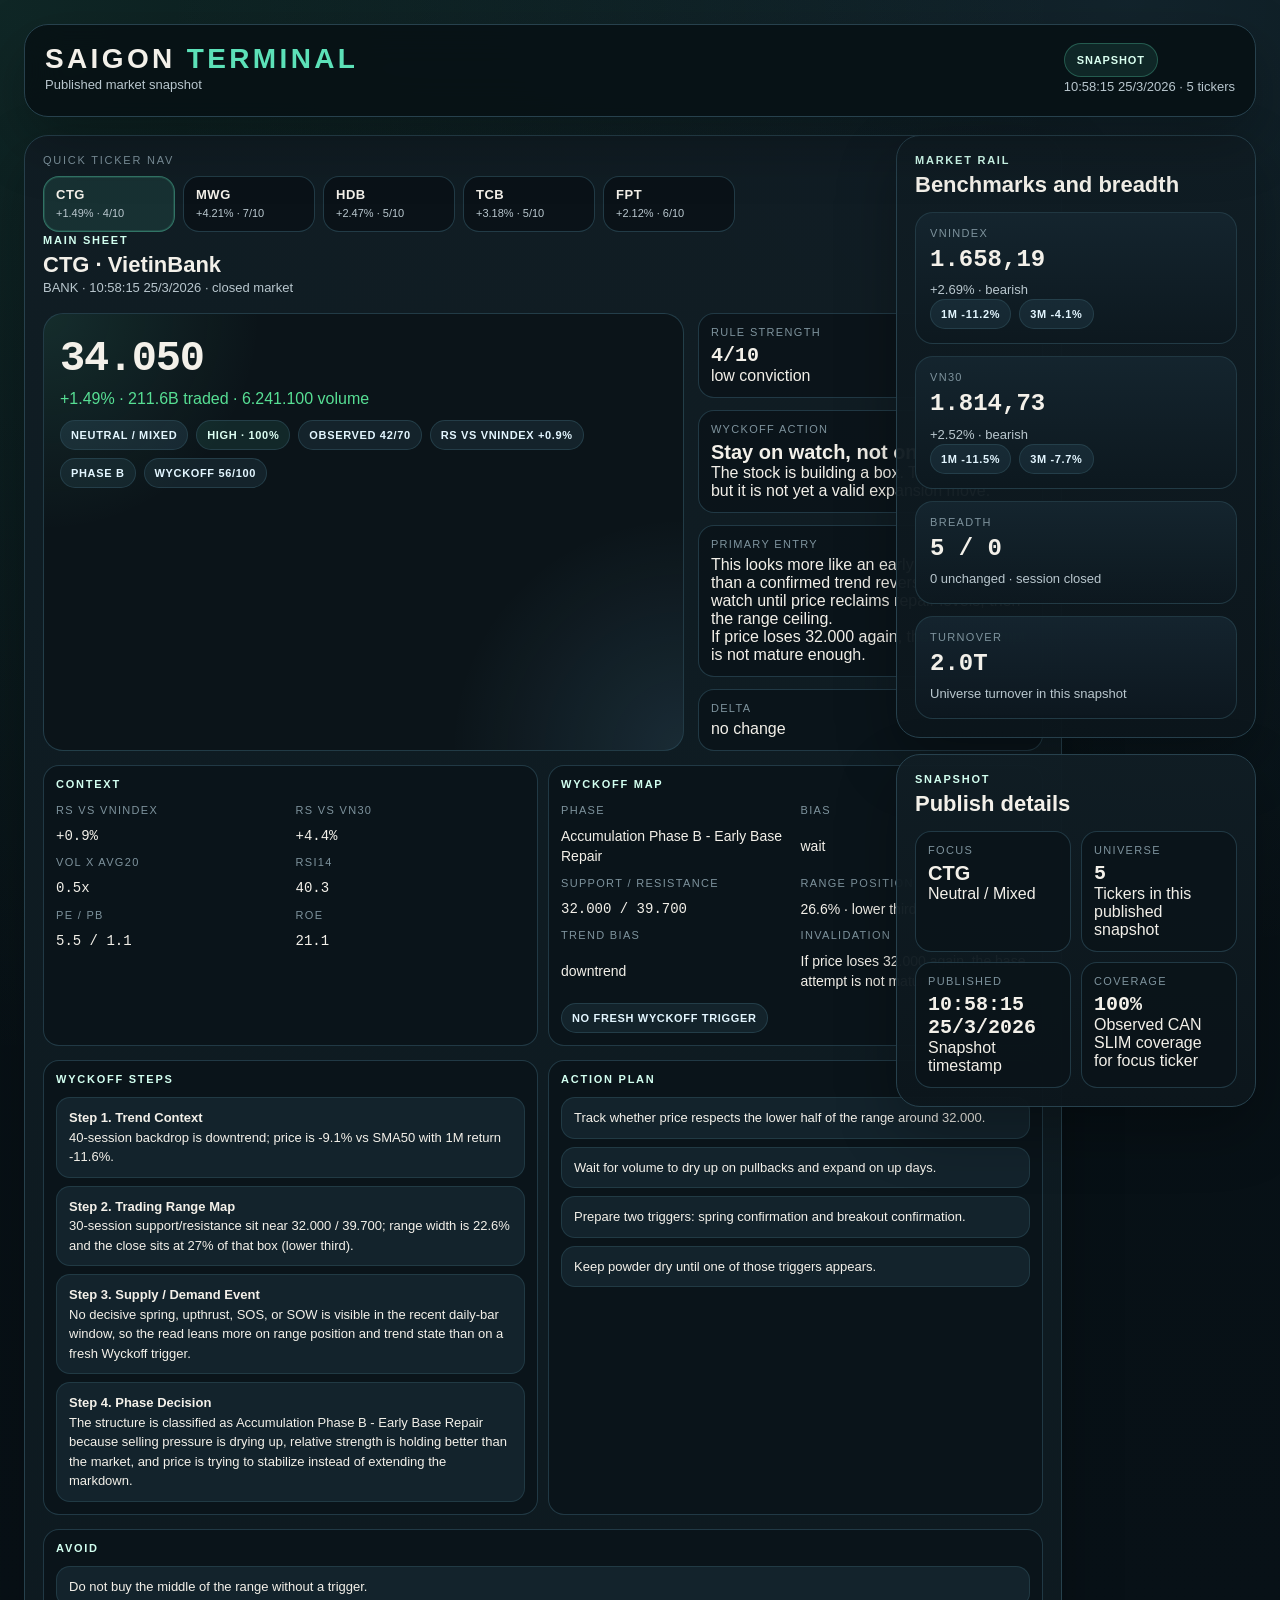
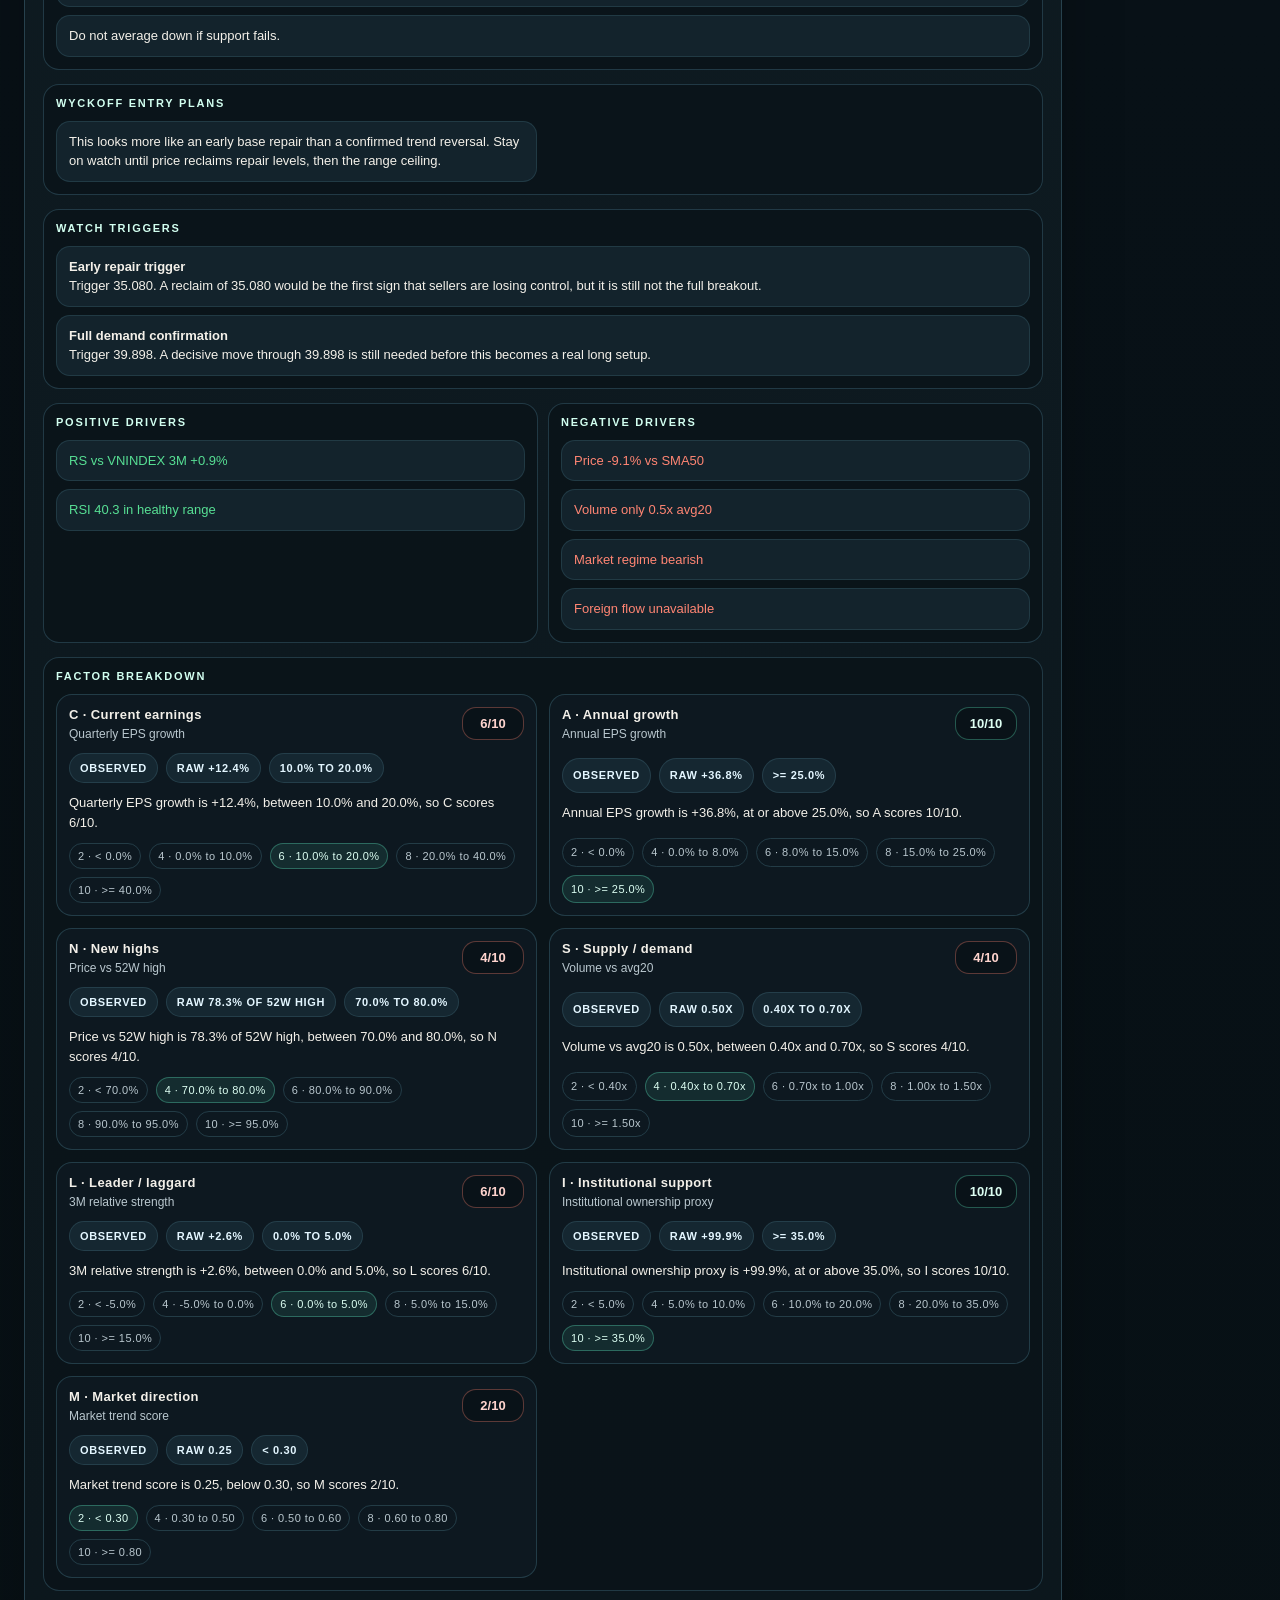
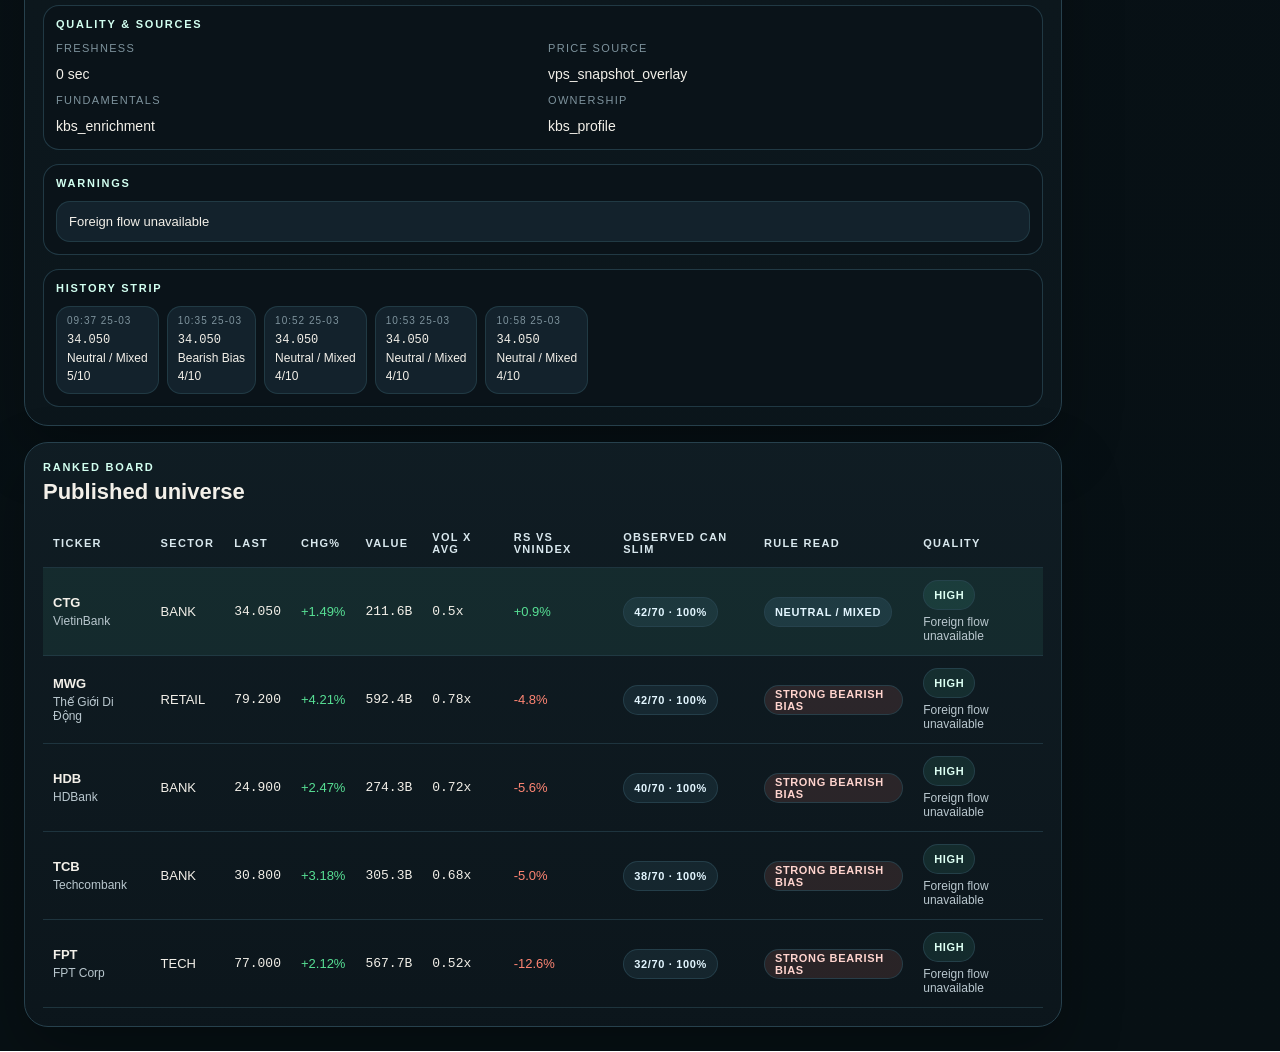
==== docs/index.html @ 7843bdf8 "Enhance stock quality scoring and Wyckoff analysis - Updated qualityScore function to include additi" ====
<!DOCTYPE html>
<html lang="en">
<head>
<meta charset="UTF-8">
<meta name="viewport" content="width=device-width,initial-scale=1">
<title>Saigon Terminal Snapshot</title>
<style>
:root{
  --bg:#071014;
  --bg-2:#0c161c;
  --panel:#101d24;
  --panel-2:#14252f;
  --line:#27414d;
  --text:#f3f0e9;
  --muted:#b9c7ce;
  --subtle:#7e939d;
  --accent:#5ce1b8;
  --accent-2:#7fd0ff;
  --good:#57df94;
  --bad:#ff8573;
  --warn:#ffc869;
  --shadow:0 24px 60px rgba(0,0,0,.28);
}
*{box-sizing:border-box;margin:0;padding:0}
body{
  font-family:"IBM Plex Sans","Avenir Next","Segoe UI",sans-serif;
  color:var(--text);
  background:
    radial-gradient(circle at top left, rgba(92,225,184,.11), transparent 24%),
    radial-gradient(circle at 88% 0%, rgba(127,208,255,.10), transparent 22%),
    linear-gradient(180deg, #061014 0%, #081117 38%, #071014 100%);
}
a{color:#d9fff1;text-decoration:none}
.app{max-width:1500px;margin:0 auto;padding:24px}
.topbar{
  display:flex;justify-content:space-between;align-items:flex-start;gap:18px;flex-wrap:wrap;
  padding:18px 20px;border:1px solid var(--line);border-radius:24px;
  background:rgba(7,16,20,.84);backdrop-filter:blur(18px);box-shadow:var(--shadow);
}
.brand-title{font-size:28px;font-weight:900;letter-spacing:.12em;text-transform:uppercase}
.brand-title span:last-child{color:var(--accent)}
.brand-sub,.meta-copy{color:var(--muted);font-size:13px;line-height:1.6}
.pill{
  display:inline-flex;align-items:center;min-height:34px;padding:0 12px;border-radius:999px;
  border:1px solid rgba(92,225,184,.28);background:rgba(92,225,184,.10);color:#d9fff0;
  font-size:11px;font-weight:800;letter-spacing:.08em;text-transform:uppercase;
}
.layout{display:grid;grid-template-columns:minmax(0,1fr) 360px;gap:18px;margin-top:18px;align-items:start}
.stack,.rail{display:grid;gap:16px}
.panel{
  border:1px solid var(--line);border-radius:24px;padding:18px;
  background:linear-gradient(180deg, rgba(16,29,36,.96), rgba(12,22,28,.96));
  box-shadow:var(--shadow);
}
.eyebrow{font-size:11px;font-weight:800;letter-spacing:.16em;text-transform:uppercase;color:#d2fff0}
.panel-title{font-size:22px;font-weight:800;margin-top:6px}
.sheet-nav-wrap{display:grid;gap:10px}
.sheet-nav-label{font-size:11px;color:var(--subtle);text-transform:uppercase;letter-spacing:.16em}
.sheet-nav{display:flex;gap:8px;overflow:auto;padding-bottom:2px}
.sheet-nav::-webkit-scrollbar{height:8px}
.sheet-nav::-webkit-scrollbar-thumb{background:rgba(40,69,81,.8);border-radius:999px}
.sheet-tab{
  min-width:132px;padding:10px 12px;border-radius:16px;border:1px solid rgba(40,69,81,.82);
  background:rgba(10,18,24,.92);color:var(--text);text-align:left;display:grid;gap:4px;flex:0 0 auto;
}
.sheet-tab.active{
  border-color:rgba(92,225,184,.38);background:rgba(92,225,184,.10);box-shadow:inset 0 0 0 1px rgba(92,225,184,.14);
}
.sheet-tab-ticker{font-size:13px;font-weight:800;letter-spacing:.04em}
.sheet-tab-meta{font-size:11px;color:var(--muted);line-height:1.4}
.focus-hero{
  display:grid;grid-template-columns:minmax(0,1.3fr) minmax(260px,.7fr);gap:14px;margin-top:14px;
}
.hero-slab{
  padding:16px;border-radius:20px;border:1px solid rgba(40,69,81,.82);
  background:
    radial-gradient(circle at 0% 0%, rgba(92,225,184,.12), transparent 28%),
    radial-gradient(circle at 100% 100%, rgba(127,208,255,.12), transparent 30%),
    rgba(11,20,26,.92);
}
.hero-price{font-size:42px;font-weight:900;line-height:1;letter-spacing:-.03em;margin:8px 0 10px}
.mono{font-family:"IBM Plex Mono","SFMono-Regular","Menlo",monospace;font-variant-numeric:tabular-nums}
.chip-row,.market-grid,.kv-grid,.history-strip{display:flex;gap:8px;flex-wrap:wrap}
.chip,.signal-chip,.quality-chip{
  display:inline-flex;align-items:center;min-height:30px;padding:0 10px;border-radius:999px;
  border:1px solid rgba(40,69,81,.8);font-size:11px;font-weight:800;letter-spacing:.06em;text-transform:uppercase;
}
.chip{background:rgba(127,208,255,.08);color:#e3f6ff}
.signal-chip[data-signal="STRONG_BUY"],.signal-chip[data-signal="BUY"]{background:rgba(92,225,184,.10);color:#ddfff3}
.signal-chip[data-signal="HOLD"]{background:rgba(127,208,255,.10);color:#e3f6ff}
.signal-chip[data-signal="SELL"],.signal-chip[data-signal="STRONG_SELL"]{background:rgba(255,133,115,.12);color:#ffd4ce}
.quality-chip[data-tone="high"]{background:rgba(92,225,184,.10);color:#ddfff3}
.quality-chip[data-tone="medium"]{background:rgba(255,200,105,.10);color:#ffecc7}
.quality-chip[data-tone="low"]{background:rgba(255,133,115,.12);color:#ffd4ce}
.tone-good{color:var(--good)}
.tone-bad{color:var(--bad)}
.detail-grid,.kv-grid{display:grid;grid-template-columns:repeat(2,minmax(0,1fr));gap:10px;margin-top:14px}
.stat-card,.section-card{
  padding:12px;border-radius:16px;border:1px solid rgba(40,69,81,.78);background:rgba(11,20,26,.88);
}
.stat-k,.kv .k{font-size:11px;color:var(--subtle);text-transform:uppercase;letter-spacing:.12em;margin-bottom:6px}
.stat-v{font-size:20px;font-weight:800}
.kv{display:grid;gap:4px}
.kv .v{font-size:14px;line-height:1.45}
.list{display:grid;gap:8px}
.item{
  padding:10px 12px;border-radius:14px;background:rgba(20,37,47,.9);
  border:1px solid rgba(40,69,81,.7);font-size:13px;line-height:1.5;
}
.factor-grid{display:grid;grid-template-columns:repeat(2,minmax(0,1fr));gap:12px}
.factor-card{
  padding:12px;border-radius:16px;border:1px solid rgba(40,69,81,.82);background:rgba(15,26,33,.92);display:grid;gap:10px;
}
.factor-card[data-status="unknown"]{border-color:rgba(255,200,105,.28);background:rgba(45,34,18,.20)}
.factor-head{display:flex;justify-content:space-between;gap:12px;align-items:flex-start}
.factor-name{font-size:13px;font-weight:800;letter-spacing:.03em}
.factor-metric{margin-top:4px;color:var(--muted);font-size:12px;line-height:1.4}
.factor-score{
  min-width:62px;padding:8px 10px;border-radius:14px;border:1px solid rgba(40,69,81,.8);
  background:rgba(9,18,24,.9);font-size:13px;font-weight:800;text-align:center;
}
.factor-score[data-tone="strong"]{border-color:rgba(92,225,184,.34);color:#ddfff3}
.factor-score[data-tone="weak"]{border-color:rgba(255,133,115,.34);color:#ffd4ce}
.factor-score[data-tone="unknown"]{border-color:rgba(255,200,105,.34);color:#ffecc7}
.factor-meta,.factor-bands{display:flex;gap:8px;flex-wrap:wrap}
.factor-reason{font-size:13px;color:var(--text);line-height:1.55}
.factor-band{
  display:inline-flex;align-items:center;min-height:26px;padding:0 8px;border-radius:999px;
  border:1px solid rgba(40,69,81,.8);color:var(--muted);font-size:11px;letter-spacing:.04em;
}
.factor-band.active{border-color:rgba(92,225,184,.34);background:rgba(92,225,184,.10);color:#ddfff3}
.board-table{width:100%;border-collapse:collapse;margin-top:14px;min-width:1000px}
.board-wrap{overflow:auto}
.board-table th,.board-table td{padding:12px 10px;border-bottom:1px solid rgba(38,64,76,.7);text-align:left;font-size:13px}
.board-table th{font-size:11px;letter-spacing:.12em;text-transform:uppercase;color:#d9e8ee}
.board-table tr.active{background:rgba(92,225,184,.08)}
.market-grid{display:grid;grid-template-columns:1fr;gap:12px;margin-top:14px}
.market-card{padding:14px;border-radius:18px;border:1px solid rgba(40,69,81,.7);background:linear-gradient(180deg, rgba(21,37,47,.96), rgba(13,24,31,.96))}
.market-k{font-size:11px;color:var(--subtle);text-transform:uppercase;letter-spacing:.12em;margin-bottom:8px}
.market-v{font-size:24px;font-weight:800;line-height:1.05}
.market-s{margin-top:8px;color:var(--muted);font-size:13px;line-height:1.5}
.history-chip{min-width:88px;padding:8px 10px;border-radius:14px;background:rgba(20,37,47,.9);border:1px solid rgba(40,69,81,.7)}
.history-chip .ts{color:var(--subtle);font-size:10px;margin-bottom:5px;text-transform:uppercase;letter-spacing:.1em}
.history-chip .sv{font-size:12px;line-height:1.5}
details{margin-top:14px}
summary{cursor:pointer;color:#d9fff1;font-weight:700}
pre{
  margin-top:10px;padding:16px;border-radius:18px;border:1px solid rgba(40,69,81,.8);
  background:rgba(11,20,26,.92);color:#dbe7ec;font-family:"IBM Plex Mono","SFMono-Regular","Menlo",monospace;
  font-size:12px;white-space:pre-wrap;line-height:1.7
}
@media (max-width:1100px){
  .layout{grid-template-columns:1fr}
  .focus-hero{grid-template-columns:1fr}
  .market-grid{grid-template-columns:repeat(2,minmax(0,1fr))}
}
@media (max-width:760px){
  .app{padding:12px}
  .detail-grid,.kv-grid,.market-grid,.factor-grid{grid-template-columns:1fr}
  .hero-price{font-size:34px}
}
</style>
</head>
<body>
<div class="app">
  <header class="topbar">
    <div>
      <div class="brand-title"><span>SAIGON</span> <span>TERMINAL</span></div>
      <div class="brand-sub">Published market snapshot</div>
    </div>
    <div>
      <span class="pill">Snapshot</span>
      <div class="meta-copy" id="headerMeta"></div>
    </div>
  </header>

  <main class="layout">
    <div class="stack">
      <section class="panel" id="focusPanel"></section>
      <section class="panel">
        <div class="eyebrow">Ranked Board</div>
        <div class="panel-title">Published universe</div>
        <div class="board-wrap" id="boardWrap"></div>
      </section>
    </div>

    <aside class="rail">
      <section class="panel">
        <div class="eyebrow">Market Rail</div>
        <div class="panel-title">Benchmarks and breadth</div>
        <div class="market-grid" id="marketGrid"></div>
      </section>

      <section class="panel">
        <div class="eyebrow">Snapshot</div>
        <div class="panel-title">Publish details</div>
        <div class="detail-grid" id="publishStats"></div>
      </section>
    </aside>
  </main>
</div>

<script>
const DATA = {"snapshot":{"generated":"2026-03-25T10:58:15.347Z","engine":"Saigon Terminal v2.0","dataSource":"VPS + KBS","note":"Board data is VPS-first. KBS now enriches fundamentals and ownership when available. Missing CAN SLIM factors still stay unknown instead of being faked as neutral. Wyckoff output is a daily-bar structural heuristic with explicit action steps and entry conditions.","count":5,"market":{"asOf":"2026-03-25T10:58:15.336Z","session":"closed","regime":"bearish","indexes":{"VNINDEX":{"price":1658.19,"changePct":2.69,"ret1m":-0.1121,"ret3m":-0.0414,"sma20":1730.3,"sma50":1795.61,"regime":"bearish","trendScore":0.25,"date":"2026-03-25"},"VN30":{"price":1814.73,"changePct":2.52,"ret1m":-0.1151,"ret3m":-0.0769,"sma20":1884.99,"sma50":1974.03,"regime":"bearish","trendScore":0.25,"date":"2026-03-25"}},"breadth":{"advancers":5,"decliners":0,"unchanged":0},"turnover":1951389876000,"sectors":{"leaders":[{"sector":"RETAIL","count":1,"turnover":592388692000,"avgChangePct":4.21,"avgObservedScorePct":60},{"sector":"BANK","count":3,"turnover":791254078000,"avgChangePct":2.38,"avgObservedScorePct":57.1},{"sector":"TECH","count":1,"turnover":567747106000,"avgChangePct":2.12,"avgObservedScorePct":45.7}],"laggards":[{"sector":"TECH","count":1,"turnover":567747106000,"avgChangePct":2.12,"avgObservedScorePct":45.7},{"sector":"BANK","count":3,"turnover":791254078000,"avgChangePct":2.38,"avgObservedScorePct":57.1},{"sector":"RETAIL","count":1,"turnover":592388692000,"avgChangePct":4.21,"avgObservedScorePct":60}],"all":[{"sector":"RETAIL","count":1,"turnover":592388692000,"avgChangePct":4.21,"avgObservedScorePct":60},{"sector":"BANK","count":3,"turnover":791254078000,"avgChangePct":2.38,"avgObservedScorePct":57.1},{"sector":"TECH","count":1,"turnover":567747106000,"avgChangePct":2.12,"avgObservedScorePct":45.7}]}},"providers":{"active":["vps","kbs"],"roadmap":{"kbs":{"status":"active","role":"fundamentals_ownership_enrichment"},"fireant":{"status":"planned","role":"fundamentals_enrichment"},"ssi":{"status":"planned","role":"execution_metadata"},"fiingroup":{"status":"vendor_review","role":"enterprise_datafeed"},"vietstock":{"status":"vendor_review","role":"enterprise_datafeed"},"vnstock":{"status":"reference_only","role":"research_prototyping"}}},"stocks":[{"ticker":"CTG","name":"VietinBank","sector":"BANK","scanTime":"2026-03-25T10:58:15.336Z","price":34050,"open":33750,"high":34100,"low":33700,"changePct":1.49,"priceDate":"2026-03-25","volume":6241100,"avgVol20":12468162,"volRatio":0.5,"tradedValue":211635701000,"avgValue20":439196901130,"sma20":35065,"sma50":37470,"sma200":37273,"rsi14":40.3,"macd":-1071,"atr14":1086,"pe":5.5,"pb":1.1,"eps":6441,"roe":21.1,"marketCap":264464464889850,"foreignNet5d":null,"canslim":{"C":6,"A":10,"N":4,"S":4,"L":6,"I":10,"M":2},"observedCanSlim":{"C":6,"A":10,"N":4,"S":4,"L":6,"I":10,"M":2},"canslimTotal":42,"observedCanSlimTotal":42,"observedCanSlimMax":70,"coveragePct":100,"volumeSignal":"NORMAL","wyckoffPhase":"Accumulation","wyckoffStage":"Phase B","wyckoffBias":"wait","wyckoff":{"phase":"Accumulation","stage":"Phase B","label":"Accumulation Phase B - Early Base Repair","code":"acc_b","confidence":56,"confidenceLabel":"low","bias":"wait","levels":{"support":32000,"resistance":39700,"midpoint":35850,"rangeWidthPct":22.61,"pricePositionPct":26.6,"atr":1086},"events":{"spring":{"active":false,"name":"spring"},"upthrust":{"active":false,"name":"upthrust"},"sos":{"active":false,"name":"SOS"},"sow":{"active":false,"name":"SOW"},"stoppingVolume":{"active":false,"name":"stopping_volume"},"buyingClimax":{"active":false,"name":"buying_climax"},"backup":{"active":false,"name":"backup","date":"2026-03-25","price":34050,"support":32000,"resistance":39700,"volumeRatio":0.5},"lpsy":{"active":false,"name":"LPSY","date":"2026-03-25","price":34050,"support":32000,"resistance":39700,"volumeRatio":0.5}},"action":{"label":"Stay on watch, not on full risk","summary":"The stock is building a box. That is useful, but it is not yet a valid expansion move.","steps":["Track whether price respects the lower half of the range around 32.000.","Wait for volume to dry up on pullbacks and expand on up days.","Prepare two triggers: spring confirmation and breakout confirmation.","Keep powder dry until one of those triggers appears."],"shouldAvoid":["Do not buy the middle of the range without a trigger.","Do not average down if support fails."]},"entry":{"status":"wait","summary":"This looks more like an early base repair than a confirmed trend reversal. Stay on watch until price reclaims repair levels, then the range ceiling.","plans":[],"watch":[{"label":"Early repair trigger","price":35080,"why":"A reclaim of 35.080 would be the first sign that sellers are losing control, but it is still not the full breakout."},{"label":"Full demand confirmation","price":39898,"why":"A decisive move through 39.898 is still needed before this becomes a real long setup."}],"invalidation":"If price loses 32.000 again, the base attempt is not mature enough."},"reasoning":[{"step":1,"title":"Trend Context","detail":"40-session backdrop is downtrend; price is -9.1% vs SMA50 with 1M return -11.6%."},{"step":2,"title":"Trading Range Map","detail":"30-session support/resistance sit near 32.000 / 39.700; range width is 22.6% and the close sits at 27% of that box (lower third)."},{"step":3,"title":"Supply / Demand Event","detail":"No decisive spring, upthrust, SOS, or SOW is visible in the recent daily-bar window, so the read leans more on range position and trend state than on a fresh Wyckoff trigger."},{"step":4,"title":"Phase Decision","detail":"The structure is classified as Accumulation Phase B - Early Base Repair because selling pressure is drying up, relative strength is holding better than the market, and price is trying to stabilize instead of extending the markdown."}],"context":{"trendBias":"downtrend","volumeDry":true,"priceVsSma50Pct":-9.13,"ret20":-0.1156,"ret40":-0.153,"distanceFromSma20Atr":-0.93,"rangeLocation":"lower third"},"notes":["Wyckoff output is inferred from daily OHLCV, not intraday tape.","The entry plan is only active when price behavior matches the listed confirmation condition."]},"relative":{"ret1d":0.0149,"ret1w":-0.0271,"ret1m":-0.1086,"ret3m":-0.0327,"vsVNINDEX3m":0.0087,"vsVN303m":0.0442,"priceVsSma20Pct":-2.89,"priceVsSma50Pct":-9.13},"market":{"session":"closed","regime":"bearish","trendScore":0.25,"indexes":{"VNINDEX":{"price":1658.19,"changePct":2.69,"ret1m":-0.1121,"ret3m":-0.0414,"sma20":1730.3,"sma50":1795.61,"regime":"bearish","trendScore":0.25,"date":"2026-03-25"},"VN30":{"price":1814.73,"changePct":2.52,"ret1m":-0.1151,"ret3m":-0.0769,"sma20":1884.99,"sma50":1974.03,"regime":"bearish","trendScore":0.25,"date":"2026-03-25"}}},"quality":{"score":94,"label":"high","coveragePct":100,"coverageLabel":"strong","historyBars":57,"freshnessSec":0,"snapshotOverlayUsed":true,"missingFactors":[],"missingFields":["foreignNet5d"],"sourceFlags":{"price":"vps_snapshot_overlay","market":"vps_history","fundamentals":"kbs_enrichment","ownership":"kbs_profile","foreign":"unavailable","providerRoadmap":{"kbs":{"status":"active","role":"fundamentals_ownership_enrichment"},"fireant":{"status":"planned","role":"fundamentals_enrichment"},"ssi":{"status":"planned","role":"execution_metadata"},"fiingroup":{"status":"vendor_review","role":"enterprise_datafeed"},"vietstock":{"status":"vendor_review","role":"enterprise_datafeed"},"vnstock":{"status":"reference_only","role":"research_prototyping"}}},"warnings":["Foreign flow unavailable"]},"explain":{"ruleRead":"Neutral / Mixed","ruleStrength":{"score":4,"label":"low conviction","rawScore":45},"driversPositive":["RS vs VNINDEX 3M +0.9%","RSI 40.3 in healthy range"],"driversNegative":["Price -9.1% vs SMA50","Volume only 0.5x avg20","Market regime bearish","Foreign flow unavailable"],"factorBreakdown":{"C":{"metric":"epsGrowthQoQ","rawValue":0.1239,"thresholds":[0,0.1,0.2,0.4],"score":6,"status":"observed","legacyScore":6,"factorLabel":"Current earnings","metricLabel":"Quarterly EPS growth","displayValue":"+12.4%","bandLabel":"10.0% to 20.0%","bands":[{"score":2,"label":"\u003c 0.0%","active":false},{"score":4,"label":"0.0% to 10.0%","active":false},{"score":6,"label":"10.0% to 20.0%","active":true},{"score":8,"label":"20.0% to 40.0%","active":false},{"score":10,"label":">= 40.0%","active":false}],"reason":"Quarterly EPS growth is +12.4%, between 10.0% and 20.0%, so C scores 6/10."},"A":{"metric":"epsGrowth1Y","rawValue":0.3683,"thresholds":[0,0.08,0.15,0.25],"score":10,"status":"observed","legacyScore":10,"factorLabel":"Annual growth","metricLabel":"Annual EPS growth","displayValue":"+36.8%","bandLabel":">= 25.0%","bands":[{"score":2,"label":"\u003c 0.0%","active":false},{"score":4,"label":"0.0% to 8.0%","active":false},{"score":6,"label":"8.0% to 15.0%","active":false},{"score":8,"label":"15.0% to 25.0%","active":false},{"score":10,"label":">= 25.0%","active":true}],"reason":"Annual EPS growth is +36.8%, at or above 25.0%, so A scores 10/10."},"N":{"metric":"nearHighPct","rawValue":0.783,"thresholds":[0.7,0.8,0.9,0.95],"score":4,"status":"observed","legacyScore":4,"factorLabel":"New highs","metricLabel":"Price vs 52W high","displayValue":"78.3% of 52W high","bandLabel":"70.0% to 80.0%","bands":[{"score":2,"label":"\u003c 70.0%","active":false},{"score":4,"label":"70.0% to 80.0%","active":true},{"score":6,"label":"80.0% to 90.0%","active":false},{"score":8,"label":"90.0% to 95.0%","active":false},{"score":10,"label":">= 95.0%","active":false}],"reason":"Price vs 52W high is 78.3% of 52W high, between 70.0% and 80.0%, so N scores 4/10."},"S":{"metric":"volScore","rawValue":0.5,"thresholds":[0.4,0.7,1,1.5],"score":4,"status":"observed","legacyScore":4,"factorLabel":"Supply / demand","metricLabel":"Volume vs avg20","displayValue":"0.50x","bandLabel":"0.40x to 0.70x","bands":[{"score":2,"label":"\u003c 0.40x","active":false},{"score":4,"label":"0.40x to 0.70x","active":true},{"score":6,"label":"0.70x to 1.00x","active":false},{"score":8,"label":"1.00x to 1.50x","active":false},{"score":10,"label":">= 1.50x","active":false}],"reason":"Volume vs avg20 is 0.50x, between 0.40x and 0.70x, so S scores 4/10."},"L":{"metric":"rs3m","rawValue":0.0264,"thresholds":[-0.05,0,0.05,0.15],"score":6,"status":"observed","legacyScore":6,"factorLabel":"Leader / laggard","metricLabel":"3M relative strength","displayValue":"+2.6%","bandLabel":"0.0% to 5.0%","bands":[{"score":2,"label":"\u003c -5.0%","active":false},{"score":4,"label":"-5.0% to 0.0%","active":false},{"score":6,"label":"0.0% to 5.0%","active":true},{"score":8,"label":"5.0% to 15.0%","active":false},{"score":10,"label":">= 15.0%","active":false}],"reason":"3M relative strength is +2.6%, between 0.0% and 5.0%, so L scores 6/10."},"I":{"metric":"institutionScore","rawValue":0.9994,"thresholds":[0.05,0.1,0.2,0.35],"score":10,"status":"observed","legacyScore":10,"factorLabel":"Institutional support","metricLabel":"Institutional ownership proxy","displayValue":"+99.9%","bandLabel":">= 35.0%","bands":[{"score":2,"label":"\u003c 5.0%","active":false},{"score":4,"label":"5.0% to 10.0%","active":false},{"score":6,"label":"10.0% to 20.0%","active":false},{"score":8,"label":"20.0% to 35.0%","active":false},{"score":10,"label":">= 35.0%","active":true}],"reason":"Institutional ownership proxy is +99.9%, at or above 35.0%, so I scores 10/10."},"M":{"metric":"marketTrend","rawValue":0.25,"thresholds":[0.3,0.5,0.6,0.8],"score":2,"status":"observed","legacyScore":2,"factorLabel":"Market direction","metricLabel":"Market trend score","displayValue":"0.25","bandLabel":"\u003c 0.30","bands":[{"score":2,"label":"\u003c 0.30","active":true},{"score":4,"label":"0.30 to 0.50","active":false},{"score":6,"label":"0.50 to 0.60","active":false},{"score":8,"label":"0.60 to 0.80","active":false},{"score":10,"label":">= 0.80","active":false}],"reason":"Market trend score is 0.25, below 0.30, so M scores 2/10."}},"normalizedCanSlim":42,"wyckoffAction":{"label":"Stay on watch, not on full risk","summary":"The stock is building a box. That is useful, but it is not yet a valid expansion move.","steps":["Track whether price respects the lower half of the range around 32.000.","Wait for volume to dry up on pullbacks and expand on up days.","Prepare two triggers: spring confirmation and breakout confirmation.","Keep powder dry until one of those triggers appears."],"shouldAvoid":["Do not buy the middle of the range without a trigger.","Do not average down if support fails."]},"wyckoffEntry":{"status":"wait","summary":"This looks more like an early base repair than a confirmed trend reversal. Stay on watch until price reclaims repair levels, then the range ceiling.","plans":[],"watch":[{"label":"Early repair trigger","price":35080,"why":"A reclaim of 35.080 would be the first sign that sellers are losing control, but it is still not the full breakout."},{"label":"Full demand confirmation","price":39898,"why":"A decisive move through 39.898 is still needed before this becomes a real long setup."}],"invalidation":"If price loses 32.000 again, the base attempt is not mature enough."},"wyckoffReasoning":[{"step":1,"title":"Trend Context","detail":"40-session backdrop is downtrend; price is -9.1% vs SMA50 with 1M return -11.6%."},{"step":2,"title":"Trading Range Map","detail":"30-session support/resistance sit near 32.000 / 39.700; range width is 22.6% and the close sits at 27% of that box (lower third)."},{"step":3,"title":"Supply / Demand Event","detail":"No decisive spring, upthrust, SOS, or SOW is visible in the recent daily-bar window, so the read leans more on range position and trend state than on a fresh Wyckoff trigger."},{"step":4,"title":"Phase Decision","detail":"The structure is classified as Accumulation Phase B - Early Base Repair because selling pressure is drying up, relative strength is holding better than the market, and price is trying to stabilize instead of extending the markdown."}]},"entry":[],"tp":[],"sl":null,"signal":"HOLD","confidence":4,"rawScore":45,"delta":"no change","historyMini":[{"timestamp":"2026-03-25T09:37:02.456Z","price":34050,"signal":"HOLD","confidence":5,"observedPct":0.6},{"timestamp":"2026-03-25T10:35:45.552Z","price":34050,"signal":"SELL","confidence":4,"observedPct":0.6},{"timestamp":"2026-03-25T10:52:18.115Z","price":34050,"signal":"HOLD","confidence":4,"observedPct":0.6},{"timestamp":"2026-03-25T10:53:36.561Z","price":34050,"signal":"HOLD","confidence":4,"observedPct":0.6},{"timestamp":"2026-03-25T10:58:15.336Z","price":34050,"signal":"HOLD","confidence":4,"observedPct":0.6}]},{"ticker":"MWG","name":"Thế Giới Di Động","sector":"RETAIL","scanTime":"2026-03-25T10:58:15.228Z","price":79200,"open":77000,"high":79500,"low":76800,"changePct":4.21,"priceDate":"2026-03-25","volume":7550200,"avgVol20":9646817,"volRatio":0.78,"tradedValue":592388692000,"avgValue20":804081109990,"sma20":83560,"sma50":86654,"sma200":86837,"rsi14":42.7,"macd":-2835,"atr14":3543,"pe":18.5,"pb":3.9,"eps":4773,"roe":23.1,"marketCap":116299143496800,"foreignNet5d":null,"canslim":{"C":4,"A":10,"N":6,"S":6,"L":4,"I":10,"M":2},"observedCanSlim":{"C":4,"A":10,"N":6,"S":6,"L":4,"I":10,"M":2},"canslimTotal":42,"observedCanSlimTotal":42,"observedCanSlimMax":70,"coveragePct":100,"volumeSignal":"NORMAL","wyckoffPhase":"Markdown","wyckoffStage":"Phase E","wyckoffBias":"avoid","wyckoff":{"phase":"Markdown","stage":"Phase E","label":"Markdown Phase E - Active Downtrend","code":"markdown","confidence":72,"confidenceLabel":"moderate","bias":"avoid","levels":{"support":74200,"resistance":94300,"midpoint":84250,"rangeWidthPct":25.38,"pricePositionPct":24.9,"atr":3543},"events":{"spring":{"active":false,"name":"spring"},"upthrust":{"active":false,"name":"upthrust"},"sos":{"active":false,"name":"SOS"},"sow":{"active":true,"name":"SOW","index":54,"date":"2026-03-23","price":74200,"low":74200,"high":78100,"support":77000,"resistance":94400,"volumeRatio":1.98,"closeLocation":0},"stoppingVolume":{"active":false,"name":"stopping_volume"},"buyingClimax":{"active":false,"name":"buying_climax"},"backup":{"active":false,"name":"backup","date":"2026-03-25","price":79200,"support":74200,"resistance":94300,"volumeRatio":0.78},"lpsy":{"active":false,"name":"LPSY","date":"2026-03-25","price":79200,"support":77000,"resistance":94300,"volumeRatio":0.78}},"action":{"label":"No long entries in active markdown","summary":"Trend and structure are both hostile. The correct action is patience.","steps":["Stand aside while price stays below key moving averages and keeps making weak rebounds.","Wait for stopping action, a spring, or a new range before reconsidering any long.","Do not treat 74.200 as stable support if price is already below it.","Keep the name on a watchlist, not in a fresh long position."],"shouldAvoid":["Do not catch a falling knife in Phase E markdown.","Do not set a buy just because RSI looks low without structural repair."]},"entry":{"status":"avoid","summary":"Do not buy into active markdown. Wait for stopping action or a spring first.","plans":[],"watch":[{"label":"Early repair / stop bleeding trigger","price":83560,"why":"A reclaim of 83.560 would only improve the tape from damaged to repair mode. It is not the same as a confirmed buy yet."},{"label":"Full demand confirmation","price":94771,"why":"A decisive move through 94.771 is needed before the structure becomes a real buy setup."}],"invalidation":"A clean move below 73.829 keeps the structure defensive."},"reasoning":[{"step":1,"title":"Trend Context","detail":"40-session backdrop is downtrend; price is -8.6% vs SMA50 with 1M return -14.8%."},{"step":2,"title":"Trading Range Map","detail":"30-session support/resistance sit near 74.200 / 94.300; range width is 25.4% and the close sits at 25% of that box (lower third)."},{"step":3,"title":"Supply / Demand Event","detail":"Recent structural signals: SOW on 2026-03-23 (1.98x vol)."},{"step":4,"title":"Phase Decision","detail":"The structure is classified as Markdown Phase E - Active Downtrend because the stock is still below trend support and no convincing stopping or spring event has appeared yet."}],"context":{"trendBias":"downtrend","volumeDry":false,"priceVsSma50Pct":-8.6,"ret20":-0.1484,"ret40":-0.0726,"distanceFromSma20Atr":-1.23,"rangeLocation":"lower third"},"notes":["Wyckoff output is inferred from daily OHLCV, not intraday tape.","The entry plan is only active when price behavior matches the listed confirmation condition."]},"relative":{"ret1d":0.0421,"ret1w":-0.0538,"ret1m":-0.141,"ret3m":-0.0897,"vsVNINDEX3m":-0.0483,"vsVN303m":-0.0128,"priceVsSma20Pct":-5.22,"priceVsSma50Pct":-8.6},"market":{"session":"closed","regime":"bearish","trendScore":0.25,"indexes":{"VNINDEX":{"price":1658.19,"changePct":2.69,"ret1m":-0.1121,"ret3m":-0.0414,"sma20":1730.3,"sma50":1795.61,"regime":"bearish","trendScore":0.25,"date":"2026-03-25"},"VN30":{"price":1814.73,"changePct":2.52,"ret1m":-0.1151,"ret3m":-0.0769,"sma20":1884.99,"sma50":1974.03,"regime":"bearish","trendScore":0.25,"date":"2026-03-25"}}},"quality":{"score":96,"label":"high","coveragePct":100,"coverageLabel":"strong","historyBars":57,"freshnessSec":0,"snapshotOverlayUsed":true,"missingFactors":[],"missingFields":["foreignNet5d"],"sourceFlags":{"price":"vps_snapshot_overlay","market":"vps_history","fundamentals":"kbs_enrichment","ownership":"kbs_profile","foreign":"unavailable","providerRoadmap":{"kbs":{"status":"active","role":"fundamentals_ownership_enrichment"},"fireant":{"status":"planned","role":"fundamentals_enrichment"},"ssi":{"status":"planned","role":"execution_metadata"},"fiingroup":{"status":"vendor_review","role":"enterprise_datafeed"},"vietstock":{"status":"vendor_review","role":"enterprise_datafeed"},"vnstock":{"status":"reference_only","role":"research_prototyping"}}},"warnings":["Foreign flow unavailable"]},"explain":{"ruleRead":"Strong Bearish Bias","ruleStrength":{"score":7,"label":"moderate conviction","rawScore":19},"driversPositive":["RSI 42.7 in healthy range"],"driversNegative":["RS vs VNINDEX 3M -4.8%","Price -8.6% vs SMA50","Market regime bearish","Wyckoff Markdown Phase E - Active Downtrend","Foreign flow unavailable"],"factorBreakdown":{"C":{"metric":"epsGrowthQoQ","rawValue":0.0169,"thresholds":[0,0.1,0.2,0.4],"score":4,"status":"observed","legacyScore":4,"factorLabel":"Current earnings","metricLabel":"Quarterly EPS growth","displayValue":"+1.7%","bandLabel":"0.0% to 10.0%","bands":[{"score":2,"label":"\u003c 0.0%","active":false},{"score":4,"label":"0.0% to 10.0%","active":true},{"score":6,"label":"10.0% to 20.0%","active":false},{"score":8,"label":"20.0% to 40.0%","active":false},{"score":10,"label":">= 40.0%","active":false}],"reason":"Quarterly EPS growth is +1.7%, between 0.0% and 10.0%, so C scores 4/10."},"A":{"metric":"epsGrowth1Y","rawValue":0.9383,"thresholds":[0,0.08,0.15,0.25],"score":10,"status":"observed","legacyScore":10,"factorLabel":"Annual growth","metricLabel":"Annual EPS growth","displayValue":"+93.8%","bandLabel":">= 25.0%","bands":[{"score":2,"label":"\u003c 0.0%","active":false},{"score":4,"label":"0.0% to 8.0%","active":false},{"score":6,"label":"8.0% to 15.0%","active":false},{"score":8,"label":"15.0% to 25.0%","active":false},{"score":10,"label":">= 25.0%","active":true}],"reason":"Annual EPS growth is +93.8%, at or above 25.0%, so A scores 10/10."},"N":{"metric":"nearHighPct","rawValue":0.839,"thresholds":[0.7,0.8,0.9,0.95],"score":6,"status":"observed","legacyScore":6,"factorLabel":"New highs","metricLabel":"Price vs 52W high","displayValue":"83.9% of 52W high","bandLabel":"80.0% to 90.0%","bands":[{"score":2,"label":"\u003c 70.0%","active":false},{"score":4,"label":"70.0% to 80.0%","active":false},{"score":6,"label":"80.0% to 90.0%","active":true},{"score":8,"label":"90.0% to 95.0%","active":false},{"score":10,"label":">= 95.0%","active":false}],"reason":"Price vs 52W high is 83.9% of 52W high, between 80.0% and 90.0%, so N scores 6/10."},"S":{"metric":"volScore","rawValue":0.78,"thresholds":[0.4,0.7,1,1.5],"score":6,"status":"observed","legacyScore":6,"factorLabel":"Supply / demand","metricLabel":"Volume vs avg20","displayValue":"0.78x","bandLabel":"0.70x to 1.00x","bands":[{"score":2,"label":"\u003c 0.40x","active":false},{"score":4,"label":"0.40x to 0.70x","active":false},{"score":6,"label":"0.70x to 1.00x","active":true},{"score":8,"label":"1.00x to 1.50x","active":false},{"score":10,"label":">= 1.50x","active":false}],"reason":"Volume vs avg20 is 0.78x, between 0.70x and 1.00x, so S scores 6/10."},"L":{"metric":"rs3m","rawValue":-0.0306,"thresholds":[-0.05,0,0.05,0.15],"score":4,"status":"observed","legacyScore":4,"factorLabel":"Leader / laggard","metricLabel":"3M relative strength","displayValue":"-3.1%","bandLabel":"-5.0% to 0.0%","bands":[{"score":2,"label":"\u003c -5.0%","active":false},{"score":4,"label":"-5.0% to 0.0%","active":true},{"score":6,"label":"0.0% to 5.0%","active":false},{"score":8,"label":"5.0% to 15.0%","active":false},{"score":10,"label":">= 15.0%","active":false}],"reason":"3M relative strength is -3.1%, between -5.0% and 0.0%, so L scores 4/10."},"I":{"metric":"institutionScore","rawValue":1,"thresholds":[0.05,0.1,0.2,0.35],"score":10,"status":"observed","legacyScore":10,"factorLabel":"Institutional support","metricLabel":"Institutional ownership proxy","displayValue":"+100.0%","bandLabel":">= 35.0%","bands":[{"score":2,"label":"\u003c 5.0%","active":false},{"score":4,"label":"5.0% to 10.0%","active":false},{"score":6,"label":"10.0% to 20.0%","active":false},{"score":8,"label":"20.0% to 35.0%","active":false},{"score":10,"label":">= 35.0%","active":true}],"reason":"Institutional ownership proxy is +100.0%, at or above 35.0%, so I scores 10/10."},"M":{"metric":"marketTrend","rawValue":0.25,"thresholds":[0.3,0.5,0.6,0.8],"score":2,"status":"observed","legacyScore":2,"factorLabel":"Market direction","metricLabel":"Market trend score","displayValue":"0.25","bandLabel":"\u003c 0.30","bands":[{"score":2,"label":"\u003c 0.30","active":true},{"score":4,"label":"0.30 to 0.50","active":false},{"score":6,"label":"0.50 to 0.60","active":false},{"score":8,"label":"0.60 to 0.80","active":false},{"score":10,"label":">= 0.80","active":false}],"reason":"Market trend score is 0.25, below 0.30, so M scores 2/10."}},"normalizedCanSlim":42,"wyckoffAction":{"label":"No long entries in active markdown","summary":"Trend and structure are both hostile. The correct action is patience.","steps":["Stand aside while price stays below key moving averages and keeps making weak rebounds.","Wait for stopping action, a spring, or a new range before reconsidering any long.","Do not treat 74.200 as stable support if price is already below it.","Keep the name on a watchlist, not in a fresh long position."],"shouldAvoid":["Do not catch a falling knife in Phase E markdown.","Do not set a buy just because RSI looks low without structural repair."]},"wyckoffEntry":{"status":"avoid","summary":"Do not buy into active markdown. Wait for stopping action or a spring first.","plans":[],"watch":[{"label":"Early repair / stop bleeding trigger","price":83560,"why":"A reclaim of 83.560 would only improve the tape from damaged to repair mode. It is not the same as a confirmed buy yet."},{"label":"Full demand confirmation","price":94771,"why":"A decisive move through 94.771 is needed before the structure becomes a real buy setup."}],"invalidation":"A clean move below 73.829 keeps the structure defensive."},"wyckoffReasoning":[{"step":1,"title":"Trend Context","detail":"40-session backdrop is downtrend; price is -8.6% vs SMA50 with 1M return -14.8%."},{"step":2,"title":"Trading Range Map","detail":"30-session support/resistance sit near 74.200 / 94.300; range width is 25.4% and the close sits at 25% of that box (lower third)."},{"step":3,"title":"Supply / Demand Event","detail":"Recent structural signals: SOW on 2026-03-23 (1.98x vol)."},{"step":4,"title":"Phase Decision","detail":"The structure is classified as Markdown Phase E - Active Downtrend because the stock is still below trend support and no convincing stopping or spring event has appeared yet."}]},"entry":[],"tp":[],"sl":null,"signal":"STRONG_SELL","confidence":7,"rawScore":19,"delta":"no change","historyMini":[{"timestamp":"2026-03-25T09:37:02.137Z","price":79200,"signal":"HOLD","confidence":5,"observedPct":0.6},{"timestamp":"2026-03-25T10:35:45.261Z","price":79200,"signal":"SELL","confidence":4,"observedPct":0.6},{"timestamp":"2026-03-25T10:52:17.748Z","price":79200,"signal":"STRONG_SELL","confidence":7,"observedPct":0.6},{"timestamp":"2026-03-25T10:53:36.274Z","price":79200,"signal":"STRONG_SELL","confidence":7,"observedPct":0.6},{"timestamp":"2026-03-25T10:58:15.228Z","price":79200,"signal":"STRONG_SELL","confidence":7,"observedPct":0.6}]},{"ticker":"HDB","name":"HDBank","sector":"BANK","scanTime":"2026-03-25T10:58:14.731Z","price":24900,"open":24500,"high":25000,"low":24500,"changePct":2.47,"priceDate":"2026-03-25","volume":11108800,"avgVol20":15414085,"volRatio":0.72,"tradedValue":274276272000,"avgValue20":396024661468,"sma20":25773,"sma50":27231,"sma200":27395,"rsi14":40.9,"macd":-745,"atr14":846,"pe":6.4,"pb":1.5,"eps":4644,"roe":24.5,"marketCap":124631380442700,"foreignNet5d":null,"canslim":{"C":10,"A":10,"N":6,"S":6,"L":4,"I":2,"M":2},"observedCanSlim":{"C":10,"A":10,"N":6,"S":6,"L":4,"I":2,"M":2},"canslimTotal":40,"observedCanSlimTotal":40,"observedCanSlimMax":70,"coveragePct":100,"volumeSignal":"NORMAL","wyckoffPhase":"Markdown","wyckoffStage":"Phase E","wyckoffBias":"avoid","wyckoff":{"phase":"Markdown","stage":"Phase E","label":"Markdown Phase E - Active Downtrend","code":"markdown","confidence":54,"confidenceLabel":"low","bias":"avoid","levels":{"support":23800,"resistance":28850,"midpoint":26325,"rangeWidthPct":20.28,"pricePositionPct":21.8,"atr":846},"events":{"spring":{"active":false,"name":"spring"},"upthrust":{"active":false,"name":"upthrust"},"sos":{"active":false,"name":"SOS"},"sow":{"active":false,"name":"SOW"},"stoppingVolume":{"active":false,"name":"stopping_volume"},"buyingClimax":{"active":false,"name":"buying_climax"},"backup":{"active":false,"name":"backup","date":"2026-03-25","price":24900,"support":23800,"resistance":28850,"volumeRatio":0.72},"lpsy":{"active":false,"name":"LPSY","date":"2026-03-25","price":24900,"support":23800,"resistance":28850,"volumeRatio":0.72}},"action":{"label":"No long entries in active markdown","summary":"Trend and structure are both hostile. The correct action is patience.","steps":["Stand aside while price stays below key moving averages and keeps making weak rebounds.","Wait for stopping action, a spring, or a new range before reconsidering any long.","Do not treat 23.800 as stable support if price is already below it.","Keep the name on a watchlist, not in a fresh long position."],"shouldAvoid":["Do not catch a falling knife in Phase E markdown.","Do not set a buy just because RSI looks low without structural repair."]},"entry":{"status":"avoid","summary":"Do not buy into active markdown. Wait for stopping action or a spring first.","plans":[],"watch":[{"label":"Early repair / stop bleeding trigger","price":25820,"why":"A reclaim of 25.820 would only improve the tape from damaged to repair mode. It is not the same as a confirmed buy yet."},{"label":"Full demand confirmation","price":28994,"why":"A decisive move through 28.994 is needed before the structure becomes a real buy setup."}],"invalidation":"A clean move below 23.681 keeps the structure defensive."},"reasoning":[{"step":1,"title":"Trend Context","detail":"40-session backdrop is downtrend; price is -8.6% vs SMA50 with 1M return -12.5%."},{"step":2,"title":"Trading Range Map","detail":"30-session support/resistance sit near 23.800 / 28.850; range width is 20.3% and the close sits at 22% of that box (lower third)."},{"step":3,"title":"Supply / Demand Event","detail":"No decisive spring, upthrust, SOS, or SOW is visible in the recent daily-bar window, so the read leans more on range position and trend state than on a fresh Wyckoff trigger."},{"step":4,"title":"Phase Decision","detail":"The structure is classified as Markdown Phase E - Active Downtrend because the stock is still below trend support and no convincing stopping or spring event has appeared yet."}],"context":{"trendBias":"downtrend","volumeDry":false,"priceVsSma50Pct":-8.56,"ret20":-0.1248,"ret40":-0.1429,"distanceFromSma20Atr":-1.03,"rangeLocation":"lower third"},"notes":["Wyckoff output is inferred from daily OHLCV, not intraday tape.","The entry plan is only active when price behavior matches the listed confirmation condition."]},"relative":{"ret1d":0.0247,"ret1w":-0.0311,"ret1m":-0.1263,"ret3m":-0.0978,"vsVNINDEX3m":-0.0564,"vsVN303m":-0.0209,"priceVsSma20Pct":-3.39,"priceVsSma50Pct":-8.56},"market":{"session":"closed","regime":"bearish","trendScore":0.25,"indexes":{"VNINDEX":{"price":1658.19,"changePct":2.69,"ret1m":-0.1121,"ret3m":-0.0414,"sma20":1730.3,"sma50":1795.61,"regime":"bearish","trendScore":0.25,"date":"2026-03-25"},"VN30":{"price":1814.73,"changePct":2.52,"ret1m":-0.1151,"ret3m":-0.0769,"sma20":1884.99,"sma50":1974.03,"regime":"bearish","trendScore":0.25,"date":"2026-03-25"}}},"quality":{"score":93,"label":"high","coveragePct":100,"coverageLabel":"strong","historyBars":57,"freshnessSec":0,"snapshotOverlayUsed":true,"missingFactors":[],"missingFields":["foreignNet5d"],"sourceFlags":{"price":"vps_snapshot_overlay","market":"vps_history","fundamentals":"kbs_enrichment","ownership":"kbs_profile","foreign":"unavailable","providerRoadmap":{"kbs":{"status":"active","role":"fundamentals_ownership_enrichment"},"fireant":{"status":"planned","role":"fundamentals_enrichment"},"ssi":{"status":"planned","role":"execution_metadata"},"fiingroup":{"status":"vendor_review","role":"enterprise_datafeed"},"vietstock":{"status":"vendor_review","role":"enterprise_datafeed"},"vnstock":{"status":"reference_only","role":"research_prototyping"}}},"warnings":["Foreign flow unavailable","Wyckoff read is low-confidence"]},"explain":{"ruleRead":"Strong Bearish Bias","ruleStrength":{"score":5,"label":"moderate conviction","rawScore":19},"driversPositive":["RSI 40.9 in healthy range"],"driversNegative":["RS vs VNINDEX 3M -5.6%","Price -8.6% vs SMA50","Market regime bearish","Wyckoff Markdown Phase E - Active Downtrend","Foreign flow unavailable"],"factorBreakdown":{"C":{"metric":"epsGrowthQoQ","rawValue":0.6125,"thresholds":[0,0.1,0.2,0.4],"score":10,"status":"observed","legacyScore":10,"factorLabel":"Current earnings","metricLabel":"Quarterly EPS growth","displayValue":"+61.3%","bandLabel":">= 40.0%","bands":[{"score":2,"label":"\u003c 0.0%","active":false},{"score":4,"label":"0.0% to 10.0%","active":false},{"score":6,"label":"10.0% to 20.0%","active":false},{"score":8,"label":"20.0% to 40.0%","active":false},{"score":10,"label":">= 40.0%","active":true}],"reason":"Quarterly EPS growth is +61.3%, at or above 40.0%, so C scores 10/10."},"A":{"metric":"epsGrowth1Y","rawValue":0.2872,"thresholds":[0,0.08,0.15,0.25],"score":10,"status":"observed","legacyScore":10,"factorLabel":"Annual growth","metricLabel":"Annual EPS growth","displayValue":"+28.7%","bandLabel":">= 25.0%","bands":[{"score":2,"label":"\u003c 0.0%","active":false},{"score":4,"label":"0.0% to 8.0%","active":false},{"score":6,"label":"8.0% to 15.0%","active":false},{"score":8,"label":"15.0% to 25.0%","active":false},{"score":10,"label":">= 25.0%","active":true}],"reason":"Annual EPS growth is +28.7%, at or above 25.0%, so A scores 10/10."},"N":{"metric":"nearHighPct","rawValue":0.83,"thresholds":[0.7,0.8,0.9,0.95],"score":6,"status":"observed","legacyScore":6,"factorLabel":"New highs","metricLabel":"Price vs 52W high","displayValue":"83.0% of 52W high","bandLabel":"80.0% to 90.0%","bands":[{"score":2,"label":"\u003c 70.0%","active":false},{"score":4,"label":"70.0% to 80.0%","active":false},{"score":6,"label":"80.0% to 90.0%","active":true},{"score":8,"label":"90.0% to 95.0%","active":false},{"score":10,"label":">= 95.0%","active":false}],"reason":"Price vs 52W high is 83.0% of 52W high, between 80.0% and 90.0%, so N scores 6/10."},"S":{"metric":"volScore","rawValue":0.72,"thresholds":[0.4,0.7,1,1.5],"score":6,"status":"observed","legacyScore":6,"factorLabel":"Supply / demand","metricLabel":"Volume vs avg20","displayValue":"0.72x","bandLabel":"0.70x to 1.00x","bands":[{"score":2,"label":"\u003c 0.40x","active":false},{"score":4,"label":"0.40x to 0.70x","active":false},{"score":6,"label":"0.70x to 1.00x","active":true},{"score":8,"label":"1.00x to 1.50x","active":false},{"score":10,"label":">= 1.50x","active":false}],"reason":"Volume vs avg20 is 0.72x, between 0.70x and 1.00x, so S scores 6/10."},"L":{"metric":"rs3m","rawValue":-0.0387,"thresholds":[-0.05,0,0.05,0.15],"score":4,"status":"observed","legacyScore":4,"factorLabel":"Leader / laggard","metricLabel":"3M relative strength","displayValue":"-3.9%","bandLabel":"-5.0% to 0.0%","bands":[{"score":2,"label":"\u003c -5.0%","active":false},{"score":4,"label":"-5.0% to 0.0%","active":true},{"score":6,"label":"0.0% to 5.0%","active":false},{"score":8,"label":"5.0% to 15.0%","active":false},{"score":10,"label":">= 15.0%","active":false}],"reason":"3M relative strength is -3.9%, between -5.0% and 0.0%, so L scores 4/10."},"I":{"metric":"institutionScore","rawValue":0.01,"thresholds":[0.05,0.1,0.2,0.35],"score":2,"status":"observed","legacyScore":2,"factorLabel":"Institutional support","metricLabel":"Institutional ownership proxy","displayValue":"+1.0%","bandLabel":"\u003c 5.0%","bands":[{"score":2,"label":"\u003c 5.0%","active":true},{"score":4,"label":"5.0% to 10.0%","active":false},{"score":6,"label":"10.0% to 20.0%","active":false},{"score":8,"label":"20.0% to 35.0%","active":false},{"score":10,"label":">= 35.0%","active":false}],"reason":"Institutional ownership proxy is +1.0%, below 5.0%, so I scores 2/10."},"M":{"metric":"marketTrend","rawValue":0.25,"thresholds":[0.3,0.5,0.6,0.8],"score":2,"status":"observed","legacyScore":2,"factorLabel":"Market direction","metricLabel":"Market trend score","displayValue":"0.25","bandLabel":"\u003c 0.30","bands":[{"score":2,"label":"\u003c 0.30","active":true},{"score":4,"label":"0.30 to 0.50","active":false},{"score":6,"label":"0.50 to 0.60","active":false},{"score":8,"label":"0.60 to 0.80","active":false},{"score":10,"label":">= 0.80","active":false}],"reason":"Market trend score is 0.25, below 0.30, so M scores 2/10."}},"normalizedCanSlim":40,"wyckoffAction":{"label":"No long entries in active markdown","summary":"Trend and structure are both hostile. The correct action is patience.","steps":["Stand aside while price stays below key moving averages and keeps making weak rebounds.","Wait for stopping action, a spring, or a new range before reconsidering any long.","Do not treat 23.800 as stable support if price is already below it.","Keep the name on a watchlist, not in a fresh long position."],"shouldAvoid":["Do not catch a falling knife in Phase E markdown.","Do not set a buy just because RSI looks low without structural repair."]},"wyckoffEntry":{"status":"avoid","summary":"Do not buy into active markdown. Wait for stopping action or a spring first.","plans":[],"watch":[{"label":"Early repair / stop bleeding trigger","price":25820,"why":"A reclaim of 25.820 would only improve the tape from damaged to repair mode. It is not the same as a confirmed buy yet."},{"label":"Full demand confirmation","price":28994,"why":"A decisive move through 28.994 is needed before the structure becomes a real buy setup."}],"invalidation":"A clean move below 23.681 keeps the structure defensive."},"wyckoffReasoning":[{"step":1,"title":"Trend Context","detail":"40-session backdrop is downtrend; price is -8.6% vs SMA50 with 1M return -12.5%."},{"step":2,"title":"Trading Range Map","detail":"30-session support/resistance sit near 23.800 / 28.850; range width is 20.3% and the close sits at 22% of that box (lower third)."},{"step":3,"title":"Supply / Demand Event","detail":"No decisive spring, upthrust, SOS, or SOW is visible in the recent daily-bar window, so the read leans more on range position and trend state than on a fresh Wyckoff trigger."},{"step":4,"title":"Phase Decision","detail":"The structure is classified as Markdown Phase E - Active Downtrend because the stock is still below trend support and no convincing stopping or spring event has appeared yet."}]},"entry":[],"tp":[],"sl":null,"signal":"STRONG_SELL","confidence":5,"rawScore":19,"delta":"no change","historyMini":[{"timestamp":"2026-03-25T09:37:01.818Z","price":24900,"signal":"HOLD","confidence":5,"observedPct":0.57},{"timestamp":"2026-03-25T10:35:45.008Z","price":24900,"signal":"SELL","confidence":4,"observedPct":0.57},{"timestamp":"2026-03-25T10:52:17.550Z","price":24900,"signal":"STRONG_SELL","confidence":5,"observedPct":0.57},{"timestamp":"2026-03-25T10:53:35.973Z","price":24900,"signal":"STRONG_SELL","confidence":5,"observedPct":0.57},{"timestamp":"2026-03-25T10:58:14.731Z","price":24900,"signal":"STRONG_SELL","confidence":5,"observedPct":0.57}]},{"ticker":"TCB","name":"Techcombank","sector":"BANK","scanTime":"2026-03-25T10:58:14.457Z","price":30800,"open":30300,"high":30900,"low":30050,"changePct":3.18,"priceDate":"2026-03-25","volume":10014500,"avgVol20":14685205,"volRatio":0.68,"tradedValue":305342105000,"avgValue20":459344220435,"sma20":31400,"sma50":33945,"sma200":34067,"rsi14":42.6,"macd":-1264,"atr14":954,"pe":9.8,"pb":1.4,"eps":3576,"roe":15.4,"marketCap":218256204751200,"foreignNet5d":null,"canslim":{"C":4,"A":8,"N":6,"S":4,"L":4,"I":10,"M":2},"observedCanSlim":{"C":4,"A":8,"N":6,"S":4,"L":4,"I":10,"M":2},"canslimTotal":38,"observedCanSlimTotal":38,"observedCanSlimMax":70,"coveragePct":100,"volumeSignal":"NORMAL","wyckoffPhase":"Markdown","wyckoffStage":"Phase E","wyckoffBias":"avoid","wyckoff":{"phase":"Markdown","stage":"Phase E","label":"Markdown Phase E - Active Downtrend","code":"markdown","confidence":54,"confidenceLabel":"low","bias":"avoid","levels":{"support":28900,"resistance":36450,"midpoint":32675,"rangeWidthPct":24.51,"pricePositionPct":25.2,"atr":954},"events":{"spring":{"active":false,"name":"spring"},"upthrust":{"active":false,"name":"upthrust"},"sos":{"active":false,"name":"SOS"},"sow":{"active":false,"name":"SOW"},"stoppingVolume":{"active":false,"name":"stopping_volume"},"buyingClimax":{"active":false,"name":"buying_climax"},"backup":{"active":false,"name":"backup","date":"2026-03-25","price":30800,"support":28900,"resistance":36450,"volumeRatio":0.68},"lpsy":{"active":false,"name":"LPSY","date":"2026-03-25","price":30800,"support":28900,"resistance":36450,"volumeRatio":0.68}},"action":{"label":"No long entries in active markdown","summary":"Trend and structure are both hostile. The correct action is patience.","steps":["Stand aside while price stays below key moving averages and keeps making weak rebounds.","Wait for stopping action, a spring, or a new range before reconsidering any long.","Do not treat 28.900 as stable support if price is already below it.","Keep the name on a watchlist, not in a fresh long position."],"shouldAvoid":["Do not catch a falling knife in Phase E markdown.","Do not set a buy just because RSI looks low without structural repair."]},"entry":{"status":"avoid","summary":"Do not buy into active markdown. Wait for stopping action or a spring first.","plans":[],"watch":[{"label":"Early repair / stop bleeding trigger","price":31920,"why":"A reclaim of 31.920 would only improve the tape from damaged to repair mode. It is not the same as a confirmed buy yet."},{"label":"Full demand confirmation","price":36632,"why":"A decisive move through 36.632 is needed before the structure becomes a real buy setup."}],"invalidation":"A clean move below 28.756 keeps the structure defensive."},"reasoning":[{"step":1,"title":"Trend Context","detail":"40-session backdrop is downtrend; price is -9.3% vs SMA50 with 1M return -14.4%."},{"step":2,"title":"Trading Range Map","detail":"30-session support/resistance sit near 28.900 / 36.450; range width is 24.5% and the close sits at 25% of that box (lower third)."},{"step":3,"title":"Supply / Demand Event","detail":"No decisive spring, upthrust, SOS, or SOW is visible in the recent daily-bar window, so the read leans more on range position and trend state than on a fresh Wyckoff trigger."},{"step":4,"title":"Phase Decision","detail":"The structure is classified as Markdown Phase E - Active Downtrend because the stock is still below trend support and no convincing stopping or spring event has appeared yet."}],"context":{"trendBias":"downtrend","volumeDry":true,"priceVsSma50Pct":-9.26,"ret20":-0.1444,"ret40":-0.1397,"distanceFromSma20Atr":-0.63,"rangeLocation":"lower third"},"notes":["Wyckoff output is inferred from daily OHLCV, not intraday tape.","The entry plan is only active when price behavior matches the listed confirmation condition."]},"relative":{"ret1d":0.0318,"ret1w":0.0165,"ret1m":-0.1397,"ret3m":-0.0914,"vsVNINDEX3m":-0.05,"vsVN303m":-0.0145,"priceVsSma20Pct":-1.91,"priceVsSma50Pct":-9.26},"market":{"session":"closed","regime":"bearish","trendScore":0.25,"indexes":{"VNINDEX":{"price":1658.19,"changePct":2.69,"ret1m":-0.1121,"ret3m":-0.0414,"sma20":1730.3,"sma50":1795.61,"regime":"bearish","trendScore":0.25,"date":"2026-03-25"},"VN30":{"price":1814.73,"changePct":2.52,"ret1m":-0.1151,"ret3m":-0.0769,"sma20":1884.99,"sma50":1974.03,"regime":"bearish","trendScore":0.25,"date":"2026-03-25"}}},"quality":{"score":93,"label":"high","coveragePct":100,"coverageLabel":"strong","historyBars":57,"freshnessSec":0,"snapshotOverlayUsed":true,"missingFactors":[],"missingFields":["foreignNet5d"],"sourceFlags":{"price":"vps_snapshot_overlay","market":"vps_history","fundamentals":"kbs_enrichment","ownership":"kbs_profile","foreign":"unavailable","providerRoadmap":{"kbs":{"status":"active","role":"fundamentals_ownership_enrichment"},"fireant":{"status":"planned","role":"fundamentals_enrichment"},"ssi":{"status":"planned","role":"execution_metadata"},"fiingroup":{"status":"vendor_review","role":"enterprise_datafeed"},"vietstock":{"status":"vendor_review","role":"enterprise_datafeed"},"vnstock":{"status":"reference_only","role":"research_prototyping"}}},"warnings":["Foreign flow unavailable","Wyckoff read is low-confidence"]},"explain":{"ruleRead":"Strong Bearish Bias","ruleStrength":{"score":5,"label":"moderate conviction","rawScore":19},"driversPositive":["RSI 42.6 in healthy range"],"driversNegative":["RS vs VNINDEX 3M -5.0%","Price -9.3% vs SMA50","Volume only 0.68x avg20","Market regime bearish","Wyckoff Markdown Phase E - Active Downtrend"],"factorBreakdown":{"C":{"metric":"epsGrowthQoQ","rawValue":0.0104,"thresholds":[0,0.1,0.2,0.4],"score":4,"status":"observed","legacyScore":4,"factorLabel":"Current earnings","metricLabel":"Quarterly EPS growth","displayValue":"+1.0%","bandLabel":"0.0% to 10.0%","bands":[{"score":2,"label":"\u003c 0.0%","active":false},{"score":4,"label":"0.0% to 10.0%","active":true},{"score":6,"label":"10.0% to 20.0%","active":false},{"score":8,"label":"20.0% to 40.0%","active":false},{"score":10,"label":">= 40.0%","active":false}],"reason":"Quarterly EPS growth is +1.0%, between 0.0% and 10.0%, so C scores 4/10."},"A":{"metric":"epsGrowth1Y","rawValue":0.1928,"thresholds":[0,0.08,0.15,0.25],"score":8,"status":"observed","legacyScore":8,"factorLabel":"Annual growth","metricLabel":"Annual EPS growth","displayValue":"+19.3%","bandLabel":"15.0% to 25.0%","bands":[{"score":2,"label":"\u003c 0.0%","active":false},{"score":4,"label":"0.0% to 8.0%","active":false},{"score":6,"label":"8.0% to 15.0%","active":false},{"score":8,"label":"15.0% to 25.0%","active":true},{"score":10,"label":">= 25.0%","active":false}],"reason":"Annual EPS growth is +19.3%, between 15.0% and 25.0%, so A scores 8/10."},"N":{"metric":"nearHighPct","rawValue":0.806,"thresholds":[0.7,0.8,0.9,0.95],"score":6,"status":"observed","legacyScore":6,"factorLabel":"New highs","metricLabel":"Price vs 52W high","displayValue":"80.6% of 52W high","bandLabel":"80.0% to 90.0%","bands":[{"score":2,"label":"\u003c 70.0%","active":false},{"score":4,"label":"70.0% to 80.0%","active":false},{"score":6,"label":"80.0% to 90.0%","active":true},{"score":8,"label":"90.0% to 95.0%","active":false},{"score":10,"label":">= 95.0%","active":false}],"reason":"Price vs 52W high is 80.6% of 52W high, between 80.0% and 90.0%, so N scores 6/10."},"S":{"metric":"volScore","rawValue":0.68,"thresholds":[0.4,0.7,1,1.5],"score":4,"status":"observed","legacyScore":4,"factorLabel":"Supply / demand","metricLabel":"Volume vs avg20","displayValue":"0.68x","bandLabel":"0.40x to 0.70x","bands":[{"score":2,"label":"\u003c 0.40x","active":false},{"score":4,"label":"0.40x to 0.70x","active":true},{"score":6,"label":"0.70x to 1.00x","active":false},{"score":8,"label":"1.00x to 1.50x","active":false},{"score":10,"label":">= 1.50x","active":false}],"reason":"Volume vs avg20 is 0.68x, between 0.40x and 0.70x, so S scores 4/10."},"L":{"metric":"rs3m","rawValue":-0.0323,"thresholds":[-0.05,0,0.05,0.15],"score":4,"status":"observed","legacyScore":4,"factorLabel":"Leader / laggard","metricLabel":"3M relative strength","displayValue":"-3.2%","bandLabel":"-5.0% to 0.0%","bands":[{"score":2,"label":"\u003c -5.0%","active":false},{"score":4,"label":"-5.0% to 0.0%","active":true},{"score":6,"label":"0.0% to 5.0%","active":false},{"score":8,"label":"5.0% to 15.0%","active":false},{"score":10,"label":">= 15.0%","active":false}],"reason":"3M relative strength is -3.2%, between -5.0% and 0.0%, so L scores 4/10."},"I":{"metric":"institutionScore","rawValue":1,"thresholds":[0.05,0.1,0.2,0.35],"score":10,"status":"observed","legacyScore":10,"factorLabel":"Institutional support","metricLabel":"Institutional ownership proxy","displayValue":"+100.0%","bandLabel":">= 35.0%","bands":[{"score":2,"label":"\u003c 5.0%","active":false},{"score":4,"label":"5.0% to 10.0%","active":false},{"score":6,"label":"10.0% to 20.0%","active":false},{"score":8,"label":"20.0% to 35.0%","active":false},{"score":10,"label":">= 35.0%","active":true}],"reason":"Institutional ownership proxy is +100.0%, at or above 35.0%, so I scores 10/10."},"M":{"metric":"marketTrend","rawValue":0.25,"thresholds":[0.3,0.5,0.6,0.8],"score":2,"status":"observed","legacyScore":2,"factorLabel":"Market direction","metricLabel":"Market trend score","displayValue":"0.25","bandLabel":"\u003c 0.30","bands":[{"score":2,"label":"\u003c 0.30","active":true},{"score":4,"label":"0.30 to 0.50","active":false},{"score":6,"label":"0.50 to 0.60","active":false},{"score":8,"label":"0.60 to 0.80","active":false},{"score":10,"label":">= 0.80","active":false}],"reason":"Market trend score is 0.25, below 0.30, so M scores 2/10."}},"normalizedCanSlim":38,"wyckoffAction":{"label":"No long entries in active markdown","summary":"Trend and structure are both hostile. The correct action is patience.","steps":["Stand aside while price stays below key moving averages and keeps making weak rebounds.","Wait for stopping action, a spring, or a new range before reconsidering any long.","Do not treat 28.900 as stable support if price is already below it.","Keep the name on a watchlist, not in a fresh long position."],"shouldAvoid":["Do not catch a falling knife in Phase E markdown.","Do not set a buy just because RSI looks low without structural repair."]},"wyckoffEntry":{"status":"avoid","summary":"Do not buy into active markdown. Wait for stopping action or a spring first.","plans":[],"watch":[{"label":"Early repair / stop bleeding trigger","price":31920,"why":"A reclaim of 31.920 would only improve the tape from damaged to repair mode. It is not the same as a confirmed buy yet."},{"label":"Full demand confirmation","price":36632,"why":"A decisive move through 36.632 is needed before the structure becomes a real buy setup."}],"invalidation":"A clean move below 28.756 keeps the structure defensive."},"wyckoffReasoning":[{"step":1,"title":"Trend Context","detail":"40-session backdrop is downtrend; price is -9.3% vs SMA50 with 1M return -14.4%."},{"step":2,"title":"Trading Range Map","detail":"30-session support/resistance sit near 28.900 / 36.450; range width is 24.5% and the close sits at 25% of that box (lower third)."},{"step":3,"title":"Supply / Demand Event","detail":"No decisive spring, upthrust, SOS, or SOW is visible in the recent daily-bar window, so the read leans more on range position and trend state than on a fresh Wyckoff trigger."},{"step":4,"title":"Phase Decision","detail":"The structure is classified as Markdown Phase E - Active Downtrend because the stock is still below trend support and no convincing stopping or spring event has appeared yet."}]},"entry":[],"tp":[],"sl":null,"signal":"STRONG_SELL","confidence":5,"rawScore":19,"delta":"no change","historyMini":[{"timestamp":"2026-03-25T09:37:01.596Z","price":30800,"signal":"HOLD","confidence":5,"observedPct":0.54},{"timestamp":"2026-03-25T10:35:44.574Z","price":30800,"signal":"SELL","confidence":4,"observedPct":0.54},{"timestamp":"2026-03-25T10:52:17.253Z","price":30800,"signal":"STRONG_SELL","confidence":5,"observedPct":0.54},{"timestamp":"2026-03-25T10:53:35.836Z","price":30800,"signal":"STRONG_SELL","confidence":5,"observedPct":0.54},{"timestamp":"2026-03-25T10:58:14.457Z","price":30800,"signal":"STRONG_SELL","confidence":5,"observedPct":0.54}]},{"ticker":"FPT","name":"FPT Corp","sector":"TECH","scanTime":"2026-03-25T10:58:14.166Z","price":77000,"open":76200,"high":77000,"low":75600,"changePct":2.12,"priceDate":"2026-03-25","volume":7429300,"avgVol20":14406322,"volRatio":0.52,"tradedValue":567747106000,"avgValue20":1176422612080,"sma20":80725,"sma50":92376,"sma200":92709,"rsi14":37.1,"macd":-4900,"atr14":2979,"pe":15.9,"pb":3.7,"eps":6021,"roe":23.6,"marketCap":131170048317000,"foreignNet5d":null,"canslim":{"C":6,"A":4,"N":4,"S":4,"L":2,"I":10,"M":2},"observedCanSlim":{"C":6,"A":4,"N":4,"S":4,"L":2,"I":10,"M":2},"canslimTotal":32,"observedCanSlimTotal":32,"observedCanSlimMax":70,"coveragePct":100,"volumeSignal":"NORMAL","wyckoffPhase":"Markdown","wyckoffStage":"Phase E","wyckoffBias":"avoid","wyckoff":{"phase":"Markdown","stage":"Phase E","label":"Markdown Phase E - Active Downtrend","code":"markdown","confidence":72,"confidenceLabel":"moderate","bias":"avoid","levels":{"support":71600,"resistance":101900,"midpoint":86750,"rangeWidthPct":39.35,"pricePositionPct":17.8,"atr":2979},"events":{"spring":{"active":false,"name":"spring"},"upthrust":{"active":false,"name":"upthrust"},"sos":{"active":false,"name":"SOS"},"sow":{"active":true,"name":"SOW","index":53,"date":"2026-03-20","price":74600,"low":73600,"high":76500,"support":75900,"resistance":106400,"volumeRatio":1.43,"closeLocation":0.34},"stoppingVolume":{"active":false,"name":"stopping_volume"},"buyingClimax":{"active":false,"name":"buying_climax"},"backup":{"active":false,"name":"backup","date":"2026-03-25","price":77000,"support":71600,"resistance":101900,"volumeRatio":0.52},"lpsy":{"active":false,"name":"LPSY","date":"2026-03-25","price":77000,"support":75900,"resistance":101900,"volumeRatio":0.52}},"action":{"label":"No long entries in active markdown","summary":"Trend and structure are both hostile. The correct action is patience.","steps":["Stand aside while price stays below key moving averages and keeps making weak rebounds.","Wait for stopping action, a spring, or a new range before reconsidering any long.","Do not treat 71.600 as stable support if price is already below it.","Keep the name on a watchlist, not in a fresh long position."],"shouldAvoid":["Do not catch a falling knife in Phase E markdown.","Do not set a buy just because RSI looks low without structural repair."]},"entry":{"status":"avoid","summary":"Do not buy into active markdown. Wait for stopping action or a spring first.","plans":[],"watch":[{"label":"Early repair / stop bleeding trigger","price":83720,"why":"A reclaim of 83.720 would only improve the tape from damaged to repair mode. It is not the same as a confirmed buy yet."},{"label":"Full demand confirmation","price":102409,"why":"A decisive move through 102.409 is needed before the structure becomes a real buy setup."}],"invalidation":"A clean move below 71.242 keeps the structure defensive."},"reasoning":[{"step":1,"title":"Trend Context","detail":"40-session backdrop is downtrend; price is -16.6% vs SMA50 with 1M return -13.6%."},{"step":2,"title":"Trading Range Map","detail":"30-session support/resistance sit near 71.600 / 101.900; range width is 39.4% and the close sits at 18% of that box (lower third)."},{"step":3,"title":"Supply / Demand Event","detail":"Recent structural signals: SOW on 2026-03-20 (1.43x vol)."},{"step":4,"title":"Phase Decision","detail":"The structure is classified as Markdown Phase E - Active Downtrend because the stock is still below trend support and no convincing stopping or spring event has appeared yet."}],"context":{"trendBias":"downtrend","volumeDry":true,"priceVsSma50Pct":-16.65,"ret20":-0.1358,"ret40":-0.2667,"distanceFromSma20Atr":-1.25,"rangeLocation":"lower third"},"notes":["Wyckoff output is inferred from daily OHLCV, not intraday tape.","The entry plan is only active when price behavior matches the listed confirmation condition."]},"relative":{"ret1d":0.0212,"ret1w":-0.0204,"ret1m":-0.1676,"ret3m":-0.1676,"vsVNINDEX3m":-0.1262,"vsVN303m":-0.0907,"priceVsSma20Pct":-4.61,"priceVsSma50Pct":-16.65},"market":{"session":"closed","regime":"bearish","trendScore":0.25,"indexes":{"VNINDEX":{"price":1658.19,"changePct":2.69,"ret1m":-0.1121,"ret3m":-0.0414,"sma20":1730.3,"sma50":1795.61,"regime":"bearish","trendScore":0.25,"date":"2026-03-25"},"VN30":{"price":1814.73,"changePct":2.52,"ret1m":-0.1151,"ret3m":-0.0769,"sma20":1884.99,"sma50":1974.03,"regime":"bearish","trendScore":0.25,"date":"2026-03-25"}}},"quality":{"score":96,"label":"high","coveragePct":100,"coverageLabel":"strong","historyBars":57,"freshnessSec":0,"snapshotOverlayUsed":true,"missingFactors":[],"missingFields":["foreignNet5d"],"sourceFlags":{"price":"vps_snapshot_overlay","market":"vps_history","fundamentals":"kbs_enrichment","ownership":"kbs_profile","foreign":"unavailable","providerRoadmap":{"kbs":{"status":"active","role":"fundamentals_ownership_enrichment"},"fireant":{"status":"planned","role":"fundamentals_enrichment"},"ssi":{"status":"planned","role":"execution_metadata"},"fiingroup":{"status":"vendor_review","role":"enterprise_datafeed"},"vietstock":{"status":"vendor_review","role":"enterprise_datafeed"},"vnstock":{"status":"reference_only","role":"research_prototyping"}}},"warnings":["Foreign flow unavailable"]},"explain":{"ruleRead":"Strong Bearish Bias","ruleStrength":{"score":6,"label":"moderate conviction","rawScore":11},"driversPositive":[],"driversNegative":["RS vs VNINDEX 3M -12.6%","Price -16.6% vs SMA50","Volume only 0.52x avg20","Market regime bearish","Wyckoff Markdown Phase E - Active Downtrend"],"factorBreakdown":{"C":{"metric":"epsGrowthQoQ","rawValue":0.1751,"thresholds":[0,0.1,0.2,0.4],"score":6,"status":"observed","legacyScore":6,"factorLabel":"Current earnings","metricLabel":"Quarterly EPS growth","displayValue":"+17.5%","bandLabel":"10.0% to 20.0%","bands":[{"score":2,"label":"\u003c 0.0%","active":false},{"score":4,"label":"0.0% to 10.0%","active":false},{"score":6,"label":"10.0% to 20.0%","active":true},{"score":8,"label":"20.0% to 40.0%","active":false},{"score":10,"label":">= 40.0%","active":false}],"reason":"Quarterly EPS growth is +17.5%, between 10.0% and 20.0%, so C scores 6/10."},"A":{"metric":"epsGrowth1Y","rawValue":0.0553,"thresholds":[0,0.08,0.15,0.25],"score":4,"status":"observed","legacyScore":4,"factorLabel":"Annual growth","metricLabel":"Annual EPS growth","displayValue":"+5.5%","bandLabel":"0.0% to 8.0%","bands":[{"score":2,"label":"\u003c 0.0%","active":false},{"score":4,"label":"0.0% to 8.0%","active":true},{"score":6,"label":"8.0% to 15.0%","active":false},{"score":8,"label":"15.0% to 25.0%","active":false},{"score":10,"label":">= 25.0%","active":false}],"reason":"Annual EPS growth is +5.5%, between 0.0% and 8.0%, so A scores 4/10."},"N":{"metric":"nearHighPct","rawValue":0.708,"thresholds":[0.7,0.8,0.9,0.95],"score":4,"status":"observed","legacyScore":4,"factorLabel":"New highs","metricLabel":"Price vs 52W high","displayValue":"70.8% of 52W high","bandLabel":"70.0% to 80.0%","bands":[{"score":2,"label":"\u003c 70.0%","active":false},{"score":4,"label":"70.0% to 80.0%","active":true},{"score":6,"label":"80.0% to 90.0%","active":false},{"score":8,"label":"90.0% to 95.0%","active":false},{"score":10,"label":">= 95.0%","active":false}],"reason":"Price vs 52W high is 70.8% of 52W high, between 70.0% and 80.0%, so N scores 4/10."},"S":{"metric":"volScore","rawValue":0.52,"thresholds":[0.4,0.7,1,1.5],"score":4,"status":"observed","legacyScore":4,"factorLabel":"Supply / demand","metricLabel":"Volume vs avg20","displayValue":"0.52x","bandLabel":"0.40x to 0.70x","bands":[{"score":2,"label":"\u003c 0.40x","active":false},{"score":4,"label":"0.40x to 0.70x","active":true},{"score":6,"label":"0.70x to 1.00x","active":false},{"score":8,"label":"1.00x to 1.50x","active":false},{"score":10,"label":">= 1.50x","active":false}],"reason":"Volume vs avg20 is 0.52x, between 0.40x and 0.70x, so S scores 4/10."},"L":{"metric":"rs3m","rawValue":-0.1085,"thresholds":[-0.05,0,0.05,0.15],"score":2,"status":"observed","legacyScore":2,"factorLabel":"Leader / laggard","metricLabel":"3M relative strength","displayValue":"-10.8%","bandLabel":"\u003c -5.0%","bands":[{"score":2,"label":"\u003c -5.0%","active":true},{"score":4,"label":"-5.0% to 0.0%","active":false},{"score":6,"label":"0.0% to 5.0%","active":false},{"score":8,"label":"5.0% to 15.0%","active":false},{"score":10,"label":">= 15.0%","active":false}],"reason":"3M relative strength is -10.8%, below -5.0%, so L scores 2/10."},"I":{"metric":"institutionScore","rawValue":0.5699,"thresholds":[0.05,0.1,0.2,0.35],"score":10,"status":"observed","legacyScore":10,"factorLabel":"Institutional support","metricLabel":"Institutional ownership proxy","displayValue":"+57.0%","bandLabel":">= 35.0%","bands":[{"score":2,"label":"\u003c 5.0%","active":false},{"score":4,"label":"5.0% to 10.0%","active":false},{"score":6,"label":"10.0% to 20.0%","active":false},{"score":8,"label":"20.0% to 35.0%","active":false},{"score":10,"label":">= 35.0%","active":true}],"reason":"Institutional ownership proxy is +57.0%, at or above 35.0%, so I scores 10/10."},"M":{"metric":"marketTrend","rawValue":0.25,"thresholds":[0.3,0.5,0.6,0.8],"score":2,"status":"observed","legacyScore":2,"factorLabel":"Market direction","metricLabel":"Market trend score","displayValue":"0.25","bandLabel":"\u003c 0.30","bands":[{"score":2,"label":"\u003c 0.30","active":true},{"score":4,"label":"0.30 to 0.50","active":false},{"score":6,"label":"0.50 to 0.60","active":false},{"score":8,"label":"0.60 to 0.80","active":false},{"score":10,"label":">= 0.80","active":false}],"reason":"Market trend score is 0.25, below 0.30, so M scores 2/10."}},"normalizedCanSlim":32,"wyckoffAction":{"label":"No long entries in active markdown","summary":"Trend and structure are both hostile. The correct action is patience.","steps":["Stand aside while price stays below key moving averages and keeps making weak rebounds.","Wait for stopping action, a spring, or a new range before reconsidering any long.","Do not treat 71.600 as stable support if price is already below it.","Keep the name on a watchlist, not in a fresh long position."],"shouldAvoid":["Do not catch a falling knife in Phase E markdown.","Do not set a buy just because RSI looks low without structural repair."]},"wyckoffEntry":{"status":"avoid","summary":"Do not buy into active markdown. Wait for stopping action or a spring first.","plans":[],"watch":[{"label":"Early repair / stop bleeding trigger","price":83720,"why":"A reclaim of 83.720 would only improve the tape from damaged to repair mode. It is not the same as a confirmed buy yet."},{"label":"Full demand confirmation","price":102409,"why":"A decisive move through 102.409 is needed before the structure becomes a real buy setup."}],"invalidation":"A clean move below 71.242 keeps the structure defensive."},"wyckoffReasoning":[{"step":1,"title":"Trend Context","detail":"40-session backdrop is downtrend; price is -16.6% vs SMA50 with 1M return -13.6%."},{"step":2,"title":"Trading Range Map","detail":"30-session support/resistance sit near 71.600 / 101.900; range width is 39.4% and the close sits at 18% of that box (lower third)."},{"step":3,"title":"Supply / Demand Event","detail":"Recent structural signals: SOW on 2026-03-20 (1.43x vol)."},{"step":4,"title":"Phase Decision","detail":"The structure is classified as Markdown Phase E - Active Downtrend because the stock is still below trend support and no convincing stopping or spring event has appeared yet."}]},"entry":[],"tp":[],"sl":null,"signal":"STRONG_SELL","confidence":6,"rawScore":11,"delta":"no change","historyMini":[{"timestamp":"2026-03-25T09:37:01.250Z","price":77000,"signal":"SELL","confidence":4,"observedPct":0.46},{"timestamp":"2026-03-25T10:35:44.319Z","price":77000,"signal":"SELL","confidence":3,"observedPct":0.46},{"timestamp":"2026-03-25T10:52:17.033Z","price":77000,"signal":"STRONG_SELL","confidence":6,"observedPct":0.46},{"timestamp":"2026-03-25T10:53:35.722Z","price":77000,"signal":"STRONG_SELL","confidence":6,"observedPct":0.46},{"timestamp":"2026-03-25T10:58:14.166Z","price":77000,"signal":"STRONG_SELL","confidence":6,"observedPct":0.46}]}]},"prompt":"I have 5 Vietnam stocks monitored by my local Saigon Terminal snapshot (2026-03-25T10:58:15.347Z).\n\nRules:\n- VPS is the live market source.\n- KBS enriches fundamentals and ownership when reachable.\n- Missing CAN SLIM factors are unknown, not neutral.\n- CAN SLIM ranks ticker strength; Wyckoff governs timing, entry, and exit bias.\n- Confidence is a rule-strength score, not certainty.\n\nMarket:\n- Session: closed\n- Regime: bearish\n- Breadth: 5 up / 0 down / 0 flat\n- Turnover: 2.0T\n\nPlease validate the rule reads, flag weak data coverage, and identify the strongest and weakest setups.\n\n▸ CTG (VietinBank, BANK)\n  Price: 34.050 (+1.49%) | Value: 211.6B | Vol 6.2M (0.5x avg)\n  Relative: 1W -2.7% | 1M -10.9% | 3M -3.3% | vs VNINDEX +0.9% | vs VN30 +4.4%\n  Wyckoff: Accumulation Phase B - Early Base Repair | Bias wait | Confidence 56 | Action Stay on watch, not on full risk\n  Wyckoff plan: This looks more like an early base repair than a confirmed trend reversal. Stay on watch until price reclaims repair levels, then the range ceiling.\n  Observed CAN SLIM: 42/70 | Coverage 100% [C:6 A:10 N:4 S:4 L:6 I:10 M:2]\n  Rule Read: Neutral / Mixed | Rule Strength: 4/10 (low conviction)\n  Positive drivers: RS vs VNINDEX 3M +0.9%; RSI 40.3 in healthy range\n  Negative drivers: Price -9.1% vs SMA50; Volume only 0.5x avg20; Market regime bearish; Foreign flow unavailable\n  Warnings: Foreign flow unavailable\n  No active long entry yet. Watch: Early repair trigger 35.080 | Full demand confirmation 39.898\n\n▸ MWG (Thế Giới Di Động, RETAIL)\n  Price: 79.200 (+4.21%) | Value: 592.4B | Vol 7.6M (0.78x avg)\n  Relative: 1W -5.4% | 1M -14.1% | 3M -9.0% | vs VNINDEX -4.8% | vs VN30 -1.3%\n  Wyckoff: Markdown Phase E - Active Downtrend | Bias avoid | Confidence 72 | Action No long entries in active markdown\n  Wyckoff plan: Do not buy into active markdown. Wait for stopping action or a spring first.\n  Observed CAN SLIM: 42/70 | Coverage 100% [C:4 A:10 N:6 S:6 L:4 I:10 M:2]\n  Rule Read: Strong Bearish Bias | Rule Strength: 7/10 (moderate conviction)\n  Positive drivers: RSI 42.7 in healthy range\n  Negative drivers: RS vs VNINDEX 3M -4.8%; Price -8.6% vs SMA50; Market regime bearish; Wyckoff Markdown Phase E - Active Downtrend; Foreign flow unavailable\n  Warnings: Foreign flow unavailable\n  No active long entry yet. Watch: Early repair / stop bleeding trigger 83.560 | Full demand confirmation 94.771\n\n▸ HDB (HDBank, BANK)\n  Price: 24.900 (+2.47%) | Value: 274.3B | Vol 11.1M (0.72x avg)\n  Relative: 1W -3.1% | 1M -12.6% | 3M -9.8% | vs VNINDEX -5.6% | vs VN30 -2.1%\n  Wyckoff: Markdown Phase E - Active Downtrend | Bias avoid | Confidence 54 | Action No long entries in active markdown\n  Wyckoff plan: Do not buy into active markdown. Wait for stopping action or a spring first.\n  Observed CAN SLIM: 40/70 | Coverage 100% [C:10 A:10 N:6 S:6 L:4 I:2 M:2]\n  Rule Read: Strong Bearish Bias | Rule Strength: 5/10 (moderate conviction)\n  Positive drivers: RSI 40.9 in healthy range\n  Negative drivers: RS vs VNINDEX 3M -5.6%; Price -8.6% vs SMA50; Market regime bearish; Wyckoff Markdown Phase E - Active Downtrend; Foreign flow unavailable\n  Warnings: Foreign flow unavailable; Wyckoff read is low-confidence\n  No active long entry yet. Watch: Early repair / stop bleeding trigger 25.820 | Full demand confirmation 28.994\n\n▸ TCB (Techcombank, BANK)\n  Price: 30.800 (+3.18%) | Value: 305.3B | Vol 10.0M (0.68x avg)\n  Relative: 1W +1.7% | 1M -14.0% | 3M -9.1% | vs VNINDEX -5.0% | vs VN30 -1.5%\n  Wyckoff: Markdown Phase E - Active Downtrend | Bias avoid | Confidence 54 | Action No long entries in active markdown\n  Wyckoff plan: Do not buy into active markdown. Wait for stopping action or a spring first.\n  Observed CAN SLIM: 38/70 | Coverage 100% [C:4 A:8 N:6 S:4 L:4 I:10 M:2]\n  Rule Read: Strong Bearish Bias | Rule Strength: 5/10 (moderate conviction)\n  Positive drivers: RSI 42.6 in healthy range\n  Negative drivers: RS vs VNINDEX 3M -5.0%; Price -9.3% vs SMA50; Volume only 0.68x avg20; Market regime bearish; Wyckoff Markdown Phase E - Active Downtrend\n  Warnings: Foreign flow unavailable; Wyckoff read is low-confidence\n  No active long entry yet. Watch: Early repair / stop bleeding trigger 31.920 | Full demand confirmation 36.632\n\n▸ FPT (FPT Corp, TECH)\n  Price: 77.000 (+2.12%) | Value: 567.7B | Vol 7.4M (0.52x avg)\n  Relative: 1W -2.0% | 1M -16.8% | 3M -16.8% | vs VNINDEX -12.6% | vs VN30 -9.1%\n  Wyckoff: Markdown Phase E - Active Downtrend | Bias avoid | Confidence 72 | Action No long entries in active markdown\n  Wyckoff plan: Do not buy into active markdown. Wait for stopping action or a spring first.\n  Observed CAN SLIM: 32/70 | Coverage 100% [C:6 A:4 N:4 S:4 L:2 I:10 M:2]\n  Rule Read: Strong Bearish Bias | Rule Strength: 6/10 (moderate conviction)\n  Positive drivers: —\n  Negative drivers: RS vs VNINDEX 3M -12.6%; Price -16.6% vs SMA50; Volume only 0.52x avg20; Market regime bearish; Wyckoff Markdown Phase E - Active Downtrend\n  Warnings: Foreign flow unavailable\n  No active long entry yet. Watch: Early repair / stop bleeding trigger 83.720 | Full demand confirmation 102.409","selectedTicker":"CTG"};
const SIGNAL_LABELS = {
  STRONG_BUY: "Strong Bullish Bias",
  BUY: "Bullish Bias",
  HOLD: "Neutral / Mixed",
  SELL: "Bearish Bias",
  STRONG_SELL: "Strong Bearish Bias",
};

const state = {
  snapshot: DATA.snapshot,
  prompt: DATA.prompt || "",
  selectedTicker: DATA.selectedTicker || DATA.snapshot?.stocks?.[0]?.ticker || null,
};

function fNum(n) {
  if (n == null) return "—";
  return Number(n).toLocaleString("vi-VN");
}

function fK(n) {
  if (n == null) return "—";
  if (Math.abs(n) >= 1e12) return (n / 1e12).toFixed(1) + "T";
  if (Math.abs(n) >= 1e9) return (n / 1e9).toFixed(1) + "B";
  if (Math.abs(n) >= 1e6) return (n / 1e6).toFixed(1) + "M";
  if (Math.abs(n) >= 1e3) return (n / 1e3).toFixed(1) + "K";
  return String(n);
}

function fPct(n, scale = 1, digits = 1) {
  if (n == null) return "—";
  const value = Number(n) * scale;
  return `${value >= 0 ? "+" : ""}${value.toFixed(digits)}%`;
}

function signalLabel(signal) {
  return SIGNAL_LABELS[signal] || String(signal || "UNKNOWN").replace(/_/g, " ");
}

function qualityTone(label) {
  return label === "high" ? "high" : (label === "medium" ? "medium" : "low");
}

function factorScoreTone(detail) {
  if (detail.score == null) return "unknown";
  return detail.score >= 8 ? "strong" : "weak";
}

function warningSummary(stock) {
  const missing = stock.quality?.missingFactors?.length ? `Missing ${stock.quality.missingFactors.join("/")}` : null;
  const firstWarning = (stock.quality?.warnings || []).find((warning) =>
    !missing || !warning.includes("Missing CAN SLIM factors")
  ) || null;
  return [missing, firstWarning].filter(Boolean).join(" · ") || "Clean";
}

function fRR(value) {
  if (value == null) return "—";
  return `${Number(value).toFixed(2)}R`;
}

function activeWyckoffEvents(wyckoff) {
  return Object.values(wyckoff?.events || {}).filter((event) => event && event.active);
}

function renderWyckoffPlans(wyckoff) {
  const plans = wyckoff?.entry?.plans || [];
  if (!plans.length) {
    return `<div class="item">${wyckoff?.entry?.summary || "No active long entry."}</div>`;
  }

  return plans.map((plan) => `
    <div class="factor-card">
      <div class="factor-head">
        <div>
          <div class="factor-name">${plan.label}</div>
          <div class="factor-metric">${plan.why || "No rationale provided."}</div>
        </div>
        <div class="factor-score" data-tone="${plan.kind === "buy" ? "strong" : "unknown"}">${plan.kind === "buy" ? "BUY" : "WAIT"}</div>
      </div>
      <div class="factor-meta">
        <span class="chip">Entry ${fNum(plan.price)}</span>
        <span class="chip">Stop ${fNum(plan.stop)}</span>
        <span class="chip">T1 ${fNum(plan.target1)}</span>
        <span class="chip">T2 ${fNum(plan.target2)}</span>
      </div>
      <div class="factor-reason">Risk / reward: ${fRR(plan.riskReward1)} to T1, ${fRR(plan.riskReward2)} to T2.</div>
    </div>
  `).join("");
}

function renderWyckoffWatch(wyckoff) {
  const watch = wyckoff?.entry?.watch || [];
  if (!watch.length) {
    return `<div class="item">${wyckoff?.entry?.invalidation || "No watch trigger defined."}</div>`;
  }

  return watch.map((item) => `
    <div class="item">
      <strong>${item.label}</strong><br>
      ${item.price != null ? `Trigger ${fNum(item.price)}. ` : ""}${item.why || ""}
    </div>
  `).join("");
}

function renderWyckoffReasoning(wyckoff) {
  const reasoning = wyckoff?.reasoning || [];
  return reasoning.map((item) => `
    <div class="item">
      <strong>Step ${item.step}. ${item.title}</strong><br>
      ${item.detail}
    </div>
  `).join("") || `<div class="item">No reasoning available.</div>`;
}

function renderActionItems(items, emptyCopy) {
  if (!items?.length) return `<div class="item">${emptyCopy}</div>`;
  return items.map((item) => `<div class="item">${item}</div>`).join("");
}

function renderHeader() {
  const meta = document.getElementById("headerMeta");
  meta.textContent = `${new Date(state.snapshot.generated).toLocaleString("vi-VN")} · ${state.snapshot.count} tickers`;
}

function renderMarket() {
  const market = state.snapshot.market;
  const grid = document.getElementById("marketGrid");
  const cards = ["VNINDEX", "VN30"].map((symbol) => {
    const index = market.indexes[symbol];
    if (!index) return "";
    const tone = (index.changePct || 0) >= 0 ? "tone-good" : "tone-bad";
    return `
      <div class="market-card">
        <div class="market-k">${symbol}</div>
        <div class="market-v mono">${fNum(index.price)}</div>
        <div class="market-s ${tone}">${index.changePct >= 0 ? "+" : ""}${index.changePct}% · ${index.regime}</div>
        <div class="chip-row">
          <span class="chip">1M ${fPct(index.ret1m, 100)}</span>
          <span class="chip">3M ${fPct(index.ret3m, 100)}</span>
        </div>
      </div>
    `;
  }).join("");

  grid.innerHTML = cards + `
    <div class="market-card">
      <div class="market-k">Breadth</div>
      <div class="market-v mono">${market.breadth.advancers} / ${market.breadth.decliners}</div>
      <div class="market-s">${market.breadth.unchanged} unchanged · session ${market.session.replace(/_/g, " ")}</div>
    </div>
    <div class="market-card">
      <div class="market-k">Turnover</div>
      <div class="market-v mono">${fK(market.turnover)}</div>
      <div class="market-s">Universe turnover in this snapshot</div>
    </div>
  `;
}

function renderPublishStats() {
  const root = document.getElementById("publishStats");
  const selected = state.snapshot.stocks.find((stock) => stock.ticker === state.selectedTicker) || state.snapshot.stocks[0];
  root.innerHTML = [
    `<div class="stat-card"><div class="stat-k">Focus</div><div class="stat-v">${selected?.ticker || "—"}</div><div>${selected ? selected.explain.ruleRead : "—"}</div></div>`,
    `<div class="stat-card"><div class="stat-k">Universe</div><div class="stat-v mono">${state.snapshot.count}</div><div>Tickers in this published snapshot</div></div>`,
    `<div class="stat-card"><div class="stat-k">Published</div><div class="stat-v mono">${new Date(state.snapshot.generated).toLocaleString("vi-VN")}</div><div>Snapshot timestamp</div></div>`,
    `<div class="stat-card"><div class="stat-k">Coverage</div><div class="stat-v mono">${selected?.coveragePct ?? "—"}%</div><div>Observed CAN SLIM coverage for focus ticker</div></div>`,
  ].join("");
}

function renderBoard() {
  const root = document.getElementById("boardWrap");
  root.innerHTML = `
    <table class="board-table">
      <thead>
        <tr>
          <th>Ticker</th>
          <th>Sector</th>
          <th>Last</th>
          <th>Chg%</th>
          <th>Value</th>
          <th>Vol x Avg</th>
          <th>RS vs VNINDEX</th>
          <th>Observed CAN SLIM</th>
          <th>Rule Read</th>
          <th>Quality</th>
        </tr>
      </thead>
      <tbody>
        ${state.snapshot.stocks.map((stock) => {
          const selected = stock.ticker === state.selectedTicker ? "active" : "";
          const observedPct = stock.observedCanSlimMax > 0
            ? `${stock.observedCanSlimTotal}/${stock.observedCanSlimMax} · ${stock.coveragePct}%`
            : `N/A · ${stock.coveragePct}%`;
          return `
            <tr class="${selected}" data-ticker="${stock.ticker}">
              <td><strong>${stock.ticker}</strong><div style="color:var(--muted);font-size:12px;margin-top:4px">${stock.name}</div></td>
              <td>${stock.sector}</td>
              <td class="mono">${fNum(stock.price)}</td>
              <td class="${(stock.changePct || 0) >= 0 ? "tone-good" : "tone-bad"}">${stock.changePct >= 0 ? "+" : ""}${stock.changePct}%</td>
              <td class="mono">${fK(stock.tradedValue)}</td>
              <td class="mono">${stock.volRatio}x</td>
              <td class="${stock.relative?.vsVNINDEX3m >= 0 ? "tone-good" : "tone-bad"}">${fPct(stock.relative?.vsVNINDEX3m, 100)}</td>
              <td><span class="chip">${observedPct}</span></td>
              <td><span class="signal-chip" data-signal="${stock.signal}">${signalLabel(stock.signal)}</span></td>
              <td><span class="quality-chip" data-tone="${qualityTone(stock.quality.label)}">${stock.quality.label}</span><div style="color:var(--muted);font-size:12px;margin-top:5px">${warningSummary(stock)}</div></td>
            </tr>
          `;
        }).join("")}
      </tbody>
    </table>
  `;

  root.querySelectorAll("[data-ticker]").forEach((row) => {
    row.addEventListener("click", () => {
      state.selectedTicker = row.dataset.ticker;
      renderBoard();
      renderFocus();
      renderPublishStats();
    });
  });
}

function renderFocus() {
  const stock = state.snapshot.stocks.find((item) => item.ticker === state.selectedTicker) || state.snapshot.stocks[0];
  const tickerNav = state.snapshot.stocks.map((item) => `
    <button class="sheet-tab ${item.ticker === stock.ticker ? "active" : ""}" data-sheet-nav="${item.ticker}">
      <div class="sheet-tab-ticker">${item.ticker}</div>
      <div class="sheet-tab-meta">${item.changePct >= 0 ? "+" : ""}${item.changePct}% · ${item.confidence}/10</div>
    </button>
  `).join("");
  const positives = stock.explain.driversPositive.length
    ? stock.explain.driversPositive.map((line) => `<div class="item tone-good">${line}</div>`).join("")
    : `<div class="item">No strong positive drivers.</div>`;
  const negatives = stock.explain.driversNegative.length
    ? stock.explain.driversNegative.map((line) => `<div class="item tone-bad">${line}</div>`).join("")
    : `<div class="item">No major negative drivers.</div>`;
  const warnings = stock.quality.warnings.length
    ? stock.quality.warnings.map((line) => `<div class="item">${line}</div>`).join("")
    : `<div class="item">No active warnings.</div>`;
  const factors = Object.entries(stock.explain.factorBreakdown).map(([factor, detail]) =>
    `
      <div class="factor-card" data-status="${detail.status}">
        <div class="factor-head">
          <div>
            <div class="factor-name">${factor} · ${detail.factorLabel}</div>
            <div class="factor-metric">${detail.metricLabel}</div>
          </div>
          <div class="factor-score" data-tone="${factorScoreTone(detail)}">${detail.score == null ? "?" : `${detail.score}/10`}</div>
        </div>
        <div class="factor-meta">
          <span class="chip">${detail.status}</span>
          <span class="chip">Raw ${detail.displayValue}</span>
          <span class="chip">${detail.bandLabel}</span>
        </div>
        <div class="factor-reason">${detail.reason}</div>
        <div class="factor-bands">
          ${detail.bands.map((band) => `<span class="factor-band ${band.active ? "active" : ""}">${band.score} · ${band.label}</span>`).join("")}
        </div>
      </div>
    `
  ).join("");
  const history = (stock.historyMini || []).map((entry) => `
    <div class="history-chip">
      <div class="ts">${new Date(entry.timestamp).toLocaleString("vi-VN", { month: "2-digit", day: "2-digit", hour: "2-digit", minute: "2-digit" })}</div>
      <div class="sv mono">${fNum(entry.price)}</div>
      <div class="sv">${signalLabel(entry.signal)}</div>
      <div class="sv">${entry.confidence}/10</div>
    </div>
  `).join("");

  const wyckoff = stock.wyckoff || {};
  const activeEvents = activeWyckoffEvents(wyckoff);
  const eventChips = activeEvents.length
    ? activeEvents.map((event) => `<span class="chip">${event.name} ${event.volumeRatio != null ? `${event.volumeRatio}x` : ""}</span>`).join("")
    : `<span class="chip">No fresh Wyckoff trigger</span>`;
  const primaryPlan = wyckoff.entry?.plans?.[0] || null;
  const primaryPlanText = primaryPlan
    ? `Entry ${fNum(primaryPlan.price)} · Stop ${fNum(primaryPlan.stop)}`
    : (wyckoff.entry?.summary || "No active long entry.");
  const invalidationText = wyckoff.entry?.invalidation || "No invalidation level recorded.";
  const reasoning = renderWyckoffReasoning(wyckoff);
  const planCards = renderWyckoffPlans(wyckoff);
  const watchItems = renderWyckoffWatch(wyckoff);
  const actionSteps = renderActionItems(wyckoff.action?.steps, "No action steps recorded.");
  const avoidSteps = renderActionItems(wyckoff.action?.shouldAvoid, "No avoid list recorded.");

  document.getElementById("focusPanel").innerHTML = `
    <div class="sheet-nav-wrap">
      <div class="sheet-nav-label">Quick Ticker Nav</div>
      <div class="sheet-nav">${tickerNav}</div>
    </div>

    <div class="eyebrow">Main Sheet</div>
    <div class="panel-title">${stock.ticker} · ${stock.name}</div>
    <div class="meta-copy">${stock.sector} · ${new Date(stock.scanTime).toLocaleString("vi-VN")} · ${stock.market.session.replace(/_/g, " ")} market</div>

    <div class="focus-hero">
      <div class="hero-slab">
        <div class="hero-price mono">${fNum(stock.price)}</div>
        <div class="${stock.changePct >= 0 ? "tone-good" : "tone-bad"}">${stock.changePct >= 0 ? "+" : ""}${stock.changePct}% · ${fK(stock.tradedValue)} traded · ${fNum(stock.volume)} volume</div>
        <div class="chip-row" style="margin-top:12px">
          <span class="signal-chip" data-signal="${stock.signal}">${signalLabel(stock.signal)}</span>
          <span class="quality-chip" data-tone="${qualityTone(stock.quality.label)}">${stock.quality.label} · ${stock.coveragePct}%</span>
          <span class="chip">Observed ${stock.observedCanSlimTotal}/${stock.observedCanSlimMax || 0}</span>
          <span class="chip">RS vs VNINDEX ${fPct(stock.relative.vsVNINDEX3m, 100)}</span>
          <span class="chip">${wyckoff.stage || stock.wyckoffStage || stock.wyckoffPhase || "Wyckoff n/a"}</span>
          <span class="chip">Wyckoff ${wyckoff.confidence || "—"}/100</span>
        </div>
      </div>
      <div class="stack" style="gap:12px">
        <div class="stat-card"><div class="stat-k">Rule Strength</div><div class="stat-v mono">${stock.confidence}/10</div><div>${stock.explain.ruleStrength.label}</div></div>
        <div class="stat-card"><div class="stat-k">Wyckoff Action</div><div class="stat-v">${wyckoff.action?.label || "No action"}</div><div>${wyckoff.action?.summary || wyckoff.entry?.summary || "No Wyckoff action summary."}</div></div>
        <div class="stat-card"><div class="stat-k">Primary Entry</div><div>${primaryPlanText}</div><div>${primaryPlan ? `T1 ${fNum(primaryPlan.target1)} · T2 ${fNum(primaryPlan.target2)}` : invalidationText}</div></div>
        <div class="stat-card"><div class="stat-k">Delta</div><div>${stock.delta}</div></div>
      </div>
    </div>

    <div class="detail-grid">
      <div class="section-card">
        <div class="eyebrow">Context</div>
        <div class="kv-grid">
          <div class="kv"><div class="k">RS vs VNINDEX</div><div class="v mono">${fPct(stock.relative.vsVNINDEX3m, 100)}</div></div>
          <div class="kv"><div class="k">RS vs VN30</div><div class="v mono">${fPct(stock.relative.vsVN303m, 100)}</div></div>
          <div class="kv"><div class="k">Vol x Avg20</div><div class="v mono">${stock.volRatio}x</div></div>
          <div class="kv"><div class="k">RSI14</div><div class="v mono">${stock.rsi14 ?? "—"}</div></div>
          <div class="kv"><div class="k">PE / PB</div><div class="v mono">${stock.pe ?? "—"} / ${stock.pb ?? "—"}</div></div>
          <div class="kv"><div class="k">ROE</div><div class="v mono">${stock.roe ?? "—"}</div></div>
        </div>
      </div>

      <div class="section-card">
        <div class="eyebrow">Wyckoff Map</div>
        <div class="kv-grid">
          <div class="kv"><div class="k">Phase</div><div class="v">${wyckoff.label || stock.wyckoffPhase || "N/A"}</div></div>
          <div class="kv"><div class="k">Bias</div><div class="v">${wyckoff.bias || stock.wyckoffBias || "N/A"}</div></div>
          <div class="kv"><div class="k">Support / Resistance</div><div class="v mono">${fNum(wyckoff.levels?.support)} / ${fNum(wyckoff.levels?.resistance)}</div></div>
          <div class="kv"><div class="k">Range Position</div><div class="v">${wyckoff.levels?.pricePositionPct == null ? "N/A" : `${wyckoff.levels.pricePositionPct}% · ${wyckoff.context?.rangeLocation || ""}`}</div></div>
          <div class="kv"><div class="k">Trend Bias</div><div class="v">${wyckoff.context?.trendBias || "N/A"}</div></div>
          <div class="kv"><div class="k">Invalidation</div><div class="v">${invalidationText}</div></div>
        </div>
        <div class="chip-row" style="margin-top:12px">${eventChips}</div>
      </div>
    </div>

    <div class="detail-grid">
      <div class="section-card">
        <div class="eyebrow">Wyckoff Steps</div>
        <div class="list" style="margin-top:12px">${reasoning}</div>
      </div>
      <div class="section-card">
        <div class="eyebrow">Action Plan</div>
        <div class="list" style="margin-top:12px">${actionSteps}</div>
      </div>
    </div>

    <div class="section-card" style="margin-top:14px">
      <div class="eyebrow">Avoid</div>
      <div class="list" style="margin-top:12px">${avoidSteps}</div>
    </div>

    <div class="section-card" style="margin-top:14px">
      <div class="eyebrow">Wyckoff Entry Plans</div>
      <div class="factor-grid" style="margin-top:12px">${planCards}</div>
    </div>

    <div class="section-card" style="margin-top:14px">
      <div class="eyebrow">Watch Triggers</div>
      <div class="list" style="margin-top:12px">${watchItems}</div>
    </div>

    <div class="detail-grid" style="margin-top:14px">
      <div class="section-card">
        <div class="eyebrow">Positive Drivers</div>
        <div class="list" style="margin-top:12px">${positives}</div>
      </div>
      <div class="section-card">
        <div class="eyebrow">Negative Drivers</div>
        <div class="list" style="margin-top:12px">${negatives}</div>
      </div>
    </div>

    <div class="section-card" style="margin-top:14px">
      <div class="eyebrow">Factor Breakdown</div>
      <div class="factor-grid" style="margin-top:12px">${factors}</div>
    </div>

    <div class="section-card" style="margin-top:14px">
      <div class="eyebrow">Quality & Sources</div>
      <div class="kv-grid" style="margin-top:12px">
        <div class="kv"><div class="k">Freshness</div><div class="v">${stock.quality.freshnessSec == null ? "N/A" : stock.quality.freshnessSec + " sec"}</div></div>
        <div class="kv"><div class="k">Price Source</div><div class="v">${stock.quality.sourceFlags.price}</div></div>
        <div class="kv"><div class="k">Fundamentals</div><div class="v">${stock.quality.sourceFlags.fundamentals}</div></div>
        <div class="kv"><div class="k">Ownership</div><div class="v">${stock.quality.sourceFlags.ownership}</div></div>
      </div>
    </div>

    <div class="section-card" style="margin-top:14px">
      <div class="eyebrow">Warnings</div>
      <div class="list" style="margin-top:12px">${warnings}</div>
    </div>

    <div class="section-card" style="margin-top:14px">
      <div class="eyebrow">History Strip</div>
      <div class="history-strip" style="margin-top:12px">${history}</div>
    </div>
  `;

  document.querySelectorAll("[data-sheet-nav]").forEach((button) => {
    button.addEventListener("click", () => {
      state.selectedTicker = button.dataset.sheetNav;
      renderBoard();
      renderFocus();
      renderPublishStats();
    });
  });
}

renderHeader();
renderMarket();
renderPublishStats();
renderBoard();
renderFocus();
</script>
</body>
</html>
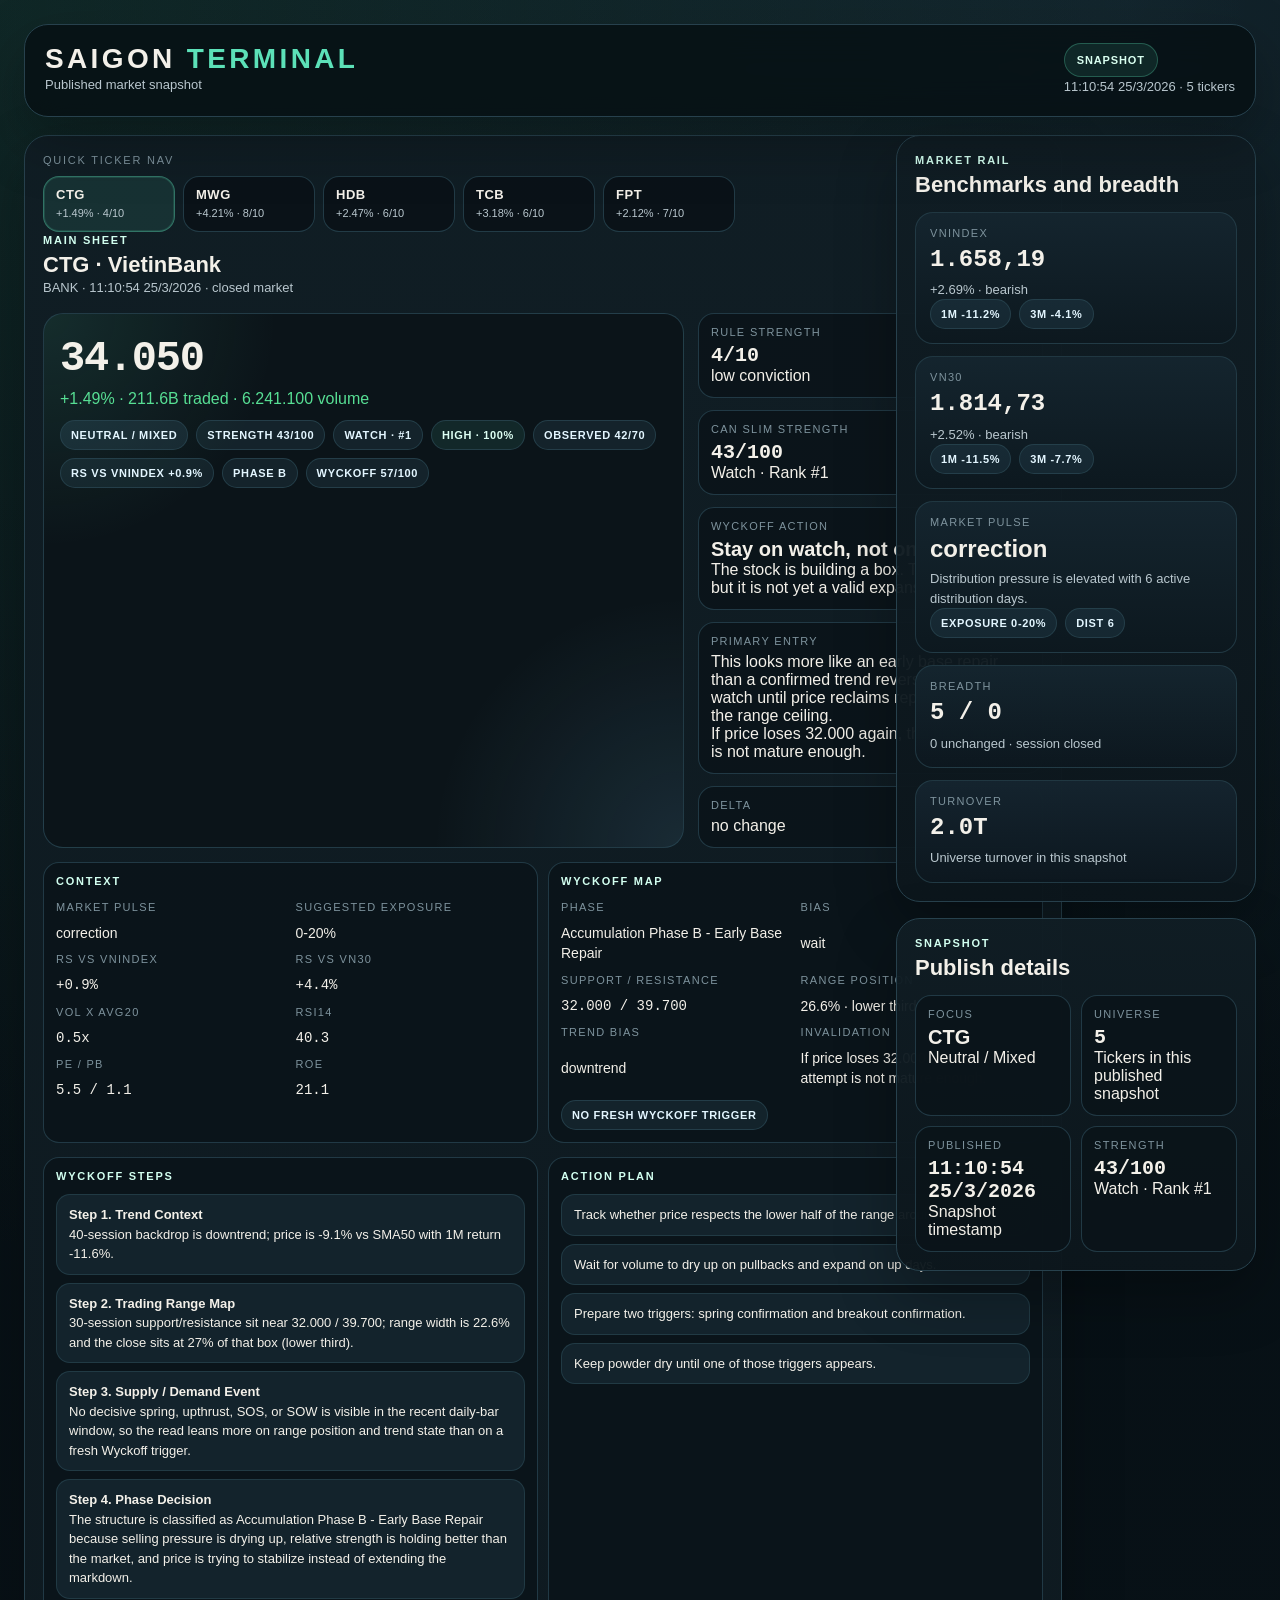
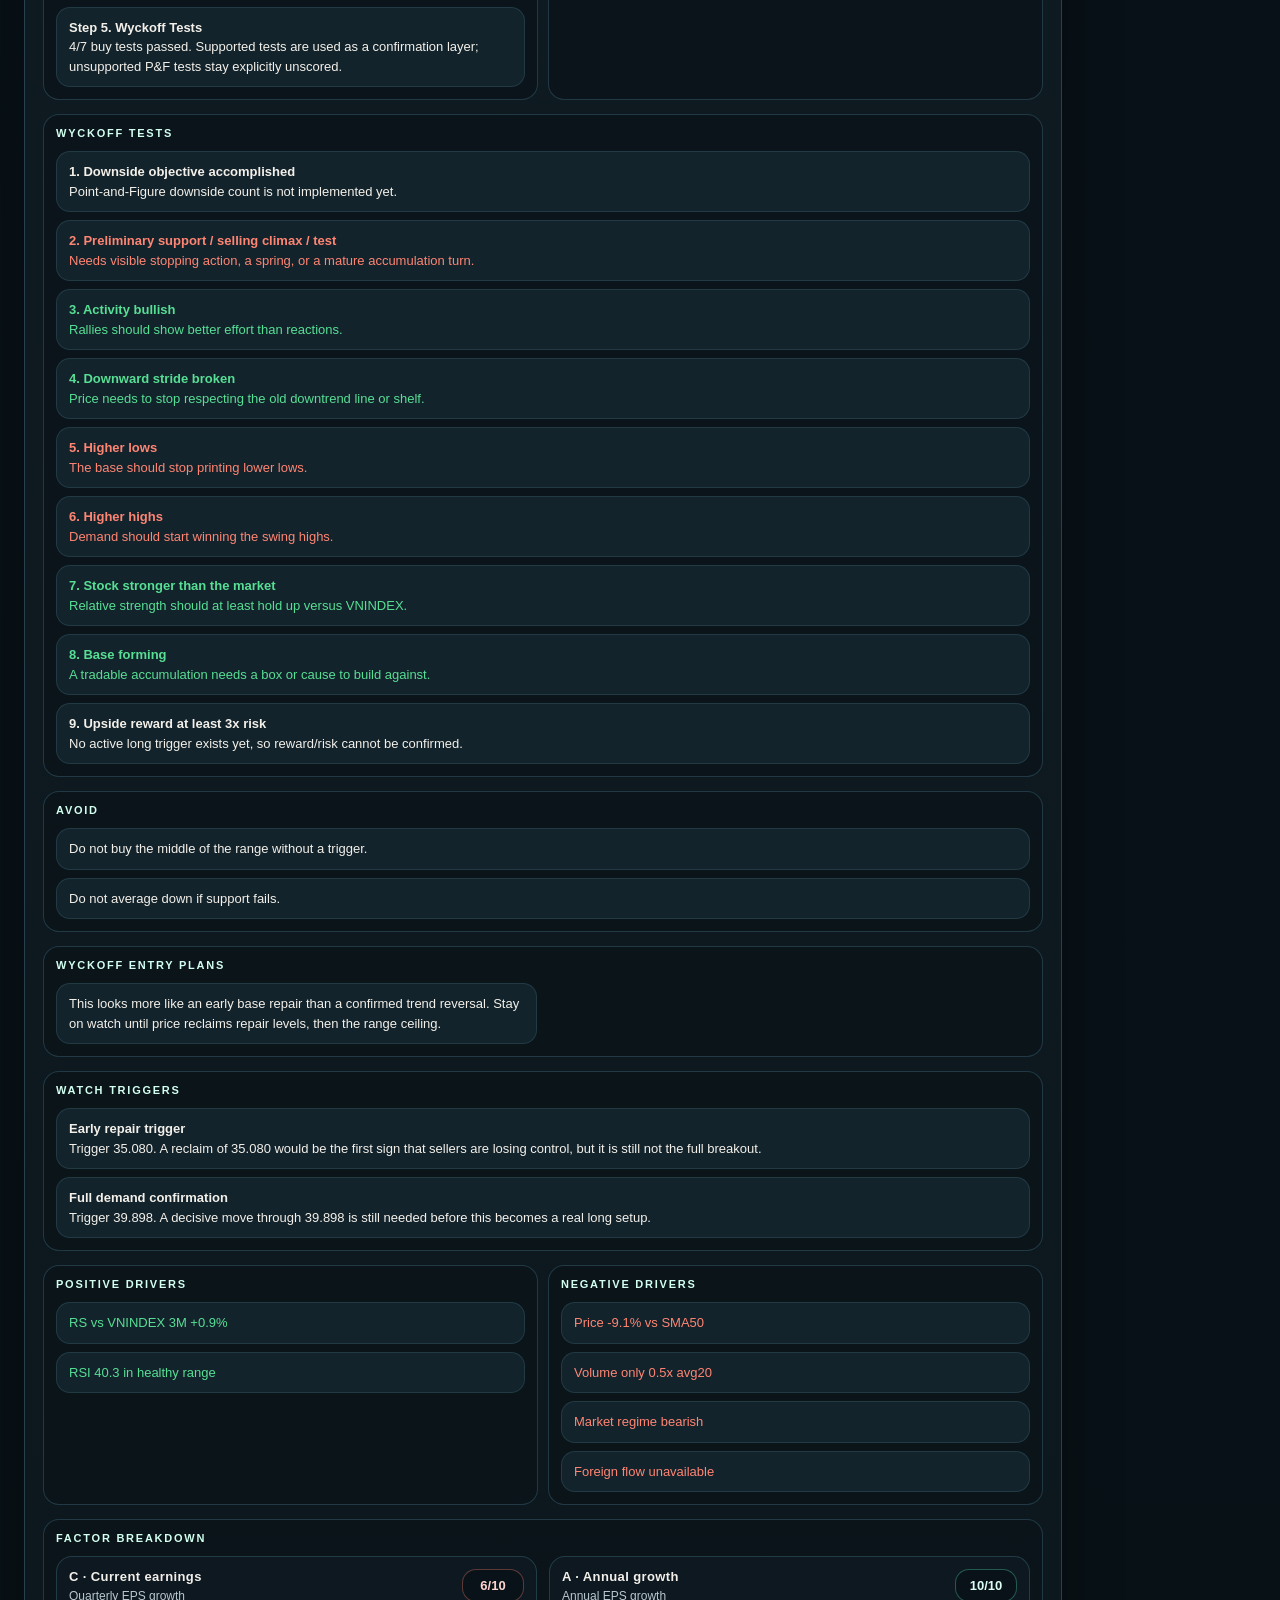
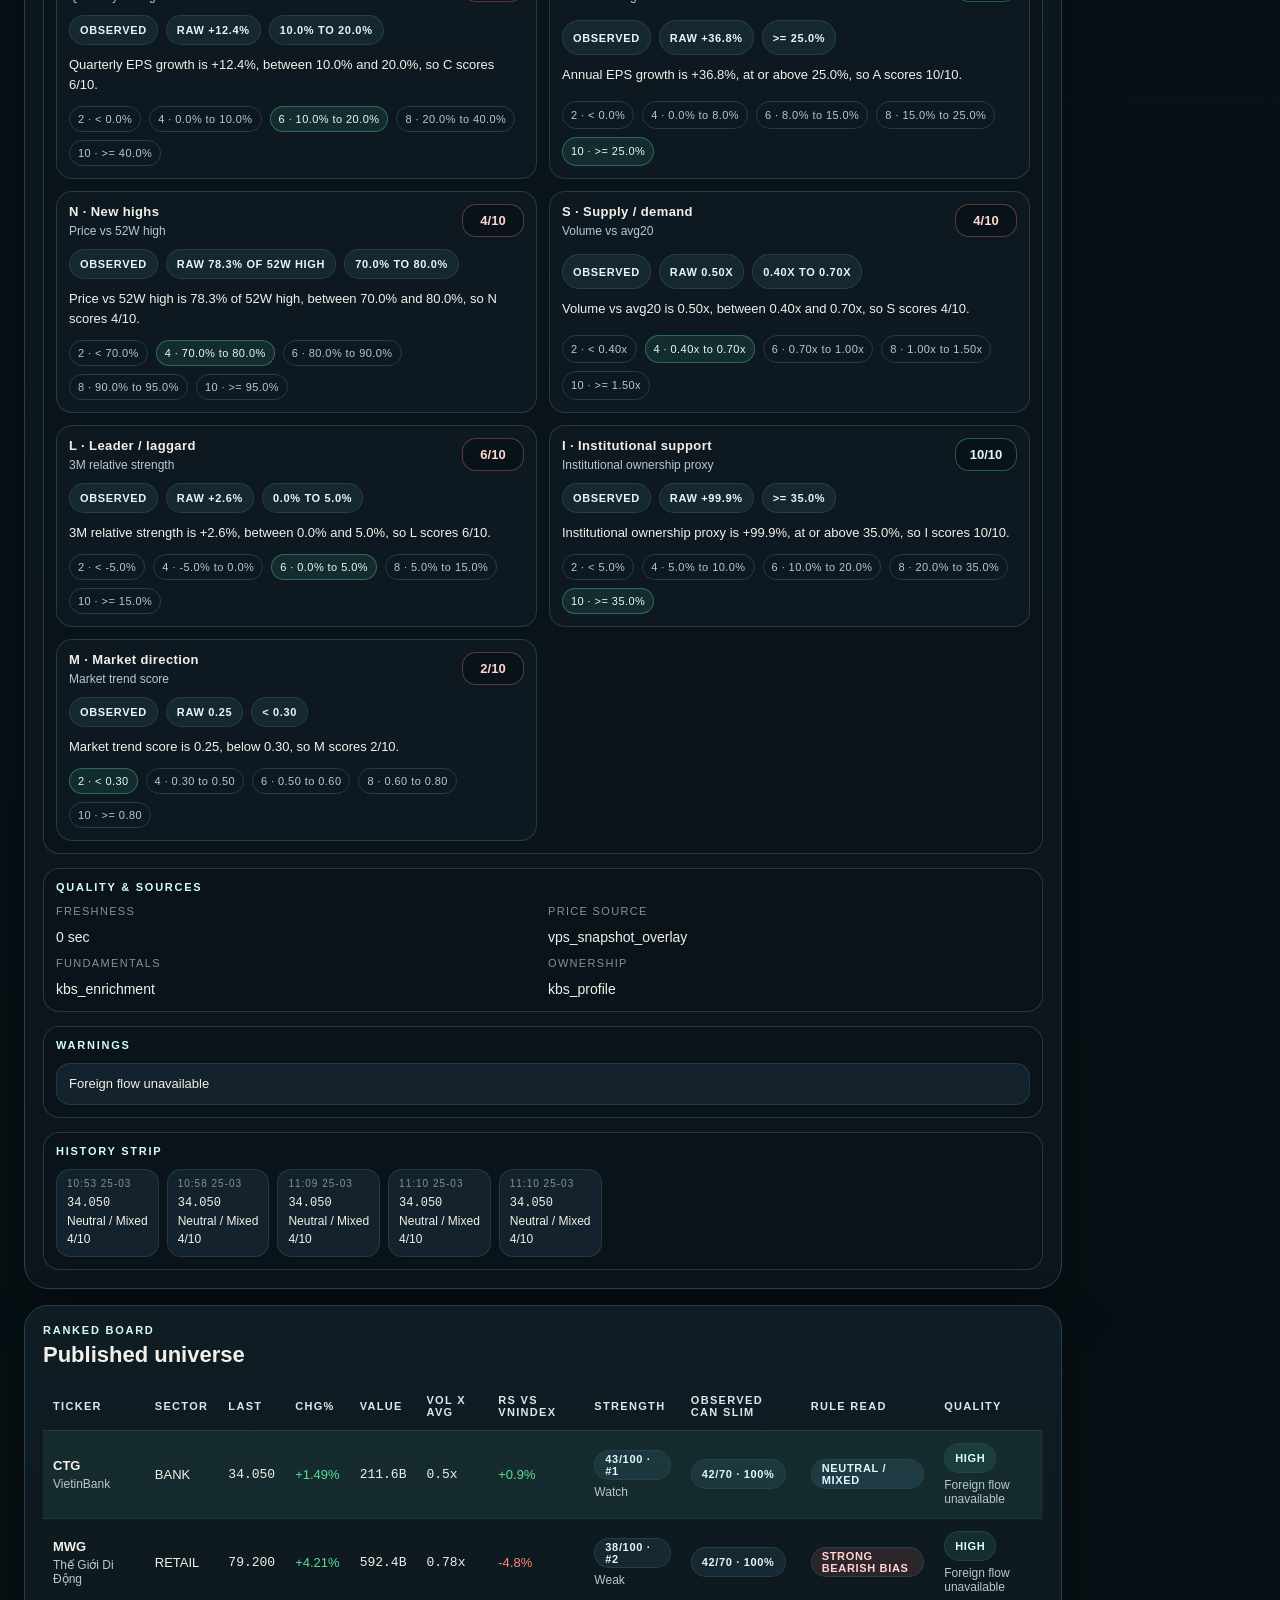
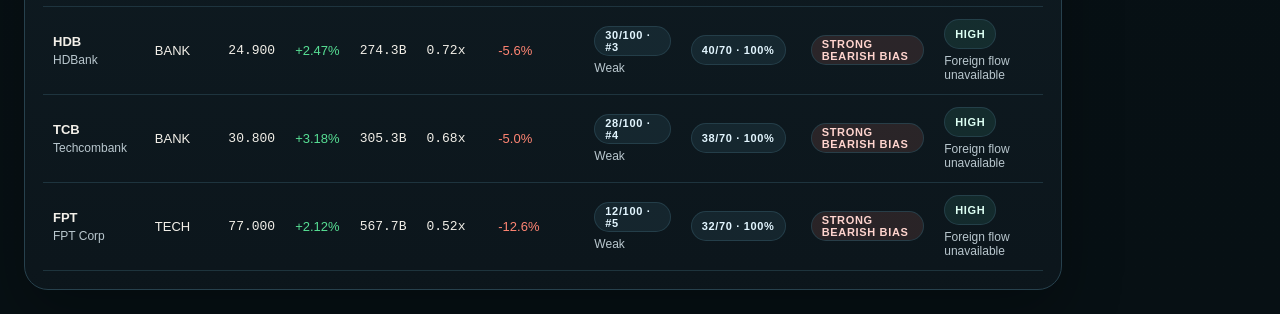
==== commit 5bcdd69a: "feat: Enhance stock analysis with strength scoring and Wyckoff tests - Added a quick sort button for" ====
--- a/docs/index.html
+++ b/docs/index.html
@@ -201,7 +201,7 @@
 </div>
 
 <script>
-const DATA = {"snapshot":{"generated":"2026-03-25T10:58:15.347Z","engine":"Saigon Terminal v2.0","dataSource":"VPS + KBS","note":"Board data is VPS-first. KBS now enriches fundamentals and ownership when available. Missing CAN SLIM factors still stay unknown instead of being faked as neutral. Wyckoff output is a daily-bar structural heuristic with explicit action steps and entry conditions.","count":5,"market":{"asOf":"2026-03-25T10:58:15.336Z","session":"closed","regime":"bearish","indexes":{"VNINDEX":{"price":1658.19,"changePct":2.69,"ret1m":-0.1121,"ret3m":-0.0414,"sma20":1730.3,"sma50":1795.61,"regime":"bearish","trendScore":0.25,"date":"2026-03-25"},"VN30":{"price":1814.73,"changePct":2.52,"ret1m":-0.1151,"ret3m":-0.0769,"sma20":1884.99,"sma50":1974.03,"regime":"bearish","trendScore":0.25,"date":"2026-03-25"}},"breadth":{"advancers":5,"decliners":0,"unchanged":0},"turnover":1951389876000,"sectors":{"leaders":[{"sector":"RETAIL","count":1,"turnover":592388692000,"avgChangePct":4.21,"avgObservedScorePct":60},{"sector":"BANK","count":3,"turnover":791254078000,"avgChangePct":2.38,"avgObservedScorePct":57.1},{"sector":"TECH","count":1,"turnover":567747106000,"avgChangePct":2.12,"avgObservedScorePct":45.7}],"laggards":[{"sector":"TECH","count":1,"turnover":567747106000,"avgChangePct":2.12,"avgObservedScorePct":45.7},{"sector":"BANK","count":3,"turnover":791254078000,"avgChangePct":2.38,"avgObservedScorePct":57.1},{"sector":"RETAIL","count":1,"turnover":592388692000,"avgChangePct":4.21,"avgObservedScorePct":60}],"all":[{"sector":"RETAIL","count":1,"turnover":592388692000,"avgChangePct":4.21,"avgObservedScorePct":60},{"sector":"BANK","count":3,"turnover":791254078000,"avgChangePct":2.38,"avgObservedScorePct":57.1},{"sector":"TECH","count":1,"turnover":567747106000,"avgChangePct":2.12,"avgObservedScorePct":45.7}]}},"providers":{"active":["vps","kbs"],"roadmap":{"kbs":{"status":"active","role":"fundamentals_ownership_enrichment"},"fireant":{"status":"planned","role":"fundamentals_enrichment"},"ssi":{"status":"planned","role":"execution_metadata"},"fiingroup":{"status":"vendor_review","role":"enterprise_datafeed"},"vietstock":{"status":"vendor_review","role":"enterprise_datafeed"},"vnstock":{"status":"reference_only","role":"research_prototyping"}}},"stocks":[{"ticker":"CTG","name":"VietinBank","sector":"BANK","scanTime":"2026-03-25T10:58:15.336Z","price":34050,"open":33750,"high":34100,"low":33700,"changePct":1.49,"priceDate":"2026-03-25","volume":6241100,"avgVol20":12468162,"volRatio":0.5,"tradedValue":211635701000,"avgValue20":439196901130,"sma20":35065,"sma50":37470,"sma200":37273,"rsi14":40.3,"macd":-1071,"atr14":1086,"pe":5.5,"pb":1.1,"eps":6441,"roe":21.1,"marketCap":264464464889850,"foreignNet5d":null,"canslim":{"C":6,"A":10,"N":4,"S":4,"L":6,"I":10,"M":2},"observedCanSlim":{"C":6,"A":10,"N":4,"S":4,"L":6,"I":10,"M":2},"canslimTotal":42,"observedCanSlimTotal":42,"observedCanSlimMax":70,"coveragePct":100,"volumeSignal":"NORMAL","wyckoffPhase":"Accumulation","wyckoffStage":"Phase B","wyckoffBias":"wait","wyckoff":{"phase":"Accumulation","stage":"Phase B","label":"Accumulation Phase B - Early Base Repair","code":"acc_b","confidence":56,"confidenceLabel":"low","bias":"wait","levels":{"support":32000,"resistance":39700,"midpoint":35850,"rangeWidthPct":22.61,"pricePositionPct":26.6,"atr":1086},"events":{"spring":{"active":false,"name":"spring"},"upthrust":{"active":false,"name":"upthrust"},"sos":{"active":false,"name":"SOS"},"sow":{"active":false,"name":"SOW"},"stoppingVolume":{"active":false,"name":"stopping_volume"},"buyingClimax":{"active":false,"name":"buying_climax"},"backup":{"active":false,"name":"backup","date":"2026-03-25","price":34050,"support":32000,"resistance":39700,"volumeRatio":0.5},"lpsy":{"active":false,"name":"LPSY","date":"2026-03-25","price":34050,"support":32000,"resistance":39700,"volumeRatio":0.5}},"action":{"label":"Stay on watch, not on full risk","summary":"The stock is building a box. That is useful, but it is not yet a valid expansion move.","steps":["Track whether price respects the lower half of the range around 32.000.","Wait for volume to dry up on pullbacks and expand on up days.","Prepare two triggers: spring confirmation and breakout confirmation.","Keep powder dry until one of those triggers appears."],"shouldAvoid":["Do not buy the middle of the range without a trigger.","Do not average down if support fails."]},"entry":{"status":"wait","summary":"This looks more like an early base repair than a confirmed trend reversal. Stay on watch until price reclaims repair levels, then the range ceiling.","plans":[],"watch":[{"label":"Early repair trigger","price":35080,"why":"A reclaim of 35.080 would be the first sign that sellers are losing control, but it is still not the full breakout."},{"label":"Full demand confirmation","price":39898,"why":"A decisive move through 39.898 is still needed before this becomes a real long setup."}],"invalidation":"If price loses 32.000 again, the base attempt is not mature enough."},"reasoning":[{"step":1,"title":"Trend Context","detail":"40-session backdrop is downtrend; price is -9.1% vs SMA50 with 1M return -11.6%."},{"step":2,"title":"Trading Range Map","detail":"30-session support/resistance sit near 32.000 / 39.700; range width is 22.6% and the close sits at 27% of that box (lower third)."},{"step":3,"title":"Supply / Demand Event","detail":"No decisive spring, upthrust, SOS, or SOW is visible in the recent daily-bar window, so the read leans more on range position and trend state than on a fresh Wyckoff trigger."},{"step":4,"title":"Phase Decision","detail":"The structure is classified as Accumulation Phase B - Early Base Repair because selling pressure is drying up, relative strength is holding better than the market, and price is trying to stabilize instead of extending the markdown."}],"context":{"trendBias":"downtrend","volumeDry":true,"priceVsSma50Pct":-9.13,"ret20":-0.1156,"ret40":-0.153,"distanceFromSma20Atr":-0.93,"rangeLocation":"lower third"},"notes":["Wyckoff output is inferred from daily OHLCV, not intraday tape.","The entry plan is only active when price behavior matches the listed confirmation condition."]},"relative":{"ret1d":0.0149,"ret1w":-0.0271,"ret1m":-0.1086,"ret3m":-0.0327,"vsVNINDEX3m":0.0087,"vsVN303m":0.0442,"priceVsSma20Pct":-2.89,"priceVsSma50Pct":-9.13},"market":{"session":"closed","regime":"bearish","trendScore":0.25,"indexes":{"VNINDEX":{"price":1658.19,"changePct":2.69,"ret1m":-0.1121,"ret3m":-0.0414,"sma20":1730.3,"sma50":1795.61,"regime":"bearish","trendScore":0.25,"date":"2026-03-25"},"VN30":{"price":1814.73,"changePct":2.52,"ret1m":-0.1151,"ret3m":-0.0769,"sma20":1884.99,"sma50":1974.03,"regime":"bearish","trendScore":0.25,"date":"2026-03-25"}}},"quality":{"score":94,"label":"high","coveragePct":100,"coverageLabel":"strong","historyBars":57,"freshnessSec":0,"snapshotOverlayUsed":true,"missingFactors":[],"missingFields":["foreignNet5d"],"sourceFlags":{"price":"vps_snapshot_overlay","market":"vps_history","fundamentals":"kbs_enrichment","ownership":"kbs_profile","foreign":"unavailable","providerRoadmap":{"kbs":{"status":"active","role":"fundamentals_ownership_enrichment"},"fireant":{"status":"planned","role":"fundamentals_enrichment"},"ssi":{"status":"planned","role":"execution_metadata"},"fiingroup":{"status":"vendor_review","role":"enterprise_datafeed"},"vietstock":{"status":"vendor_review","role":"enterprise_datafeed"},"vnstock":{"status":"reference_only","role":"research_prototyping"}}},"warnings":["Foreign flow unavailable"]},"explain":{"ruleRead":"Neutral / Mixed","ruleStrength":{"score":4,"label":"low conviction","rawScore":45},"driversPositive":["RS vs VNINDEX 3M +0.9%","RSI 40.3 in healthy range"],"driversNegative":["Price -9.1% vs SMA50","Volume only 0.5x avg20","Market regime bearish","Foreign flow unavailable"],"factorBreakdown":{"C":{"metric":"epsGrowthQoQ","rawValue":0.1239,"thresholds":[0,0.1,0.2,0.4],"score":6,"status":"observed","legacyScore":6,"factorLabel":"Current earnings","metricLabel":"Quarterly EPS growth","displayValue":"+12.4%","bandLabel":"10.0% to 20.0%","bands":[{"score":2,"label":"\u003c 0.0%","active":false},{"score":4,"label":"0.0% to 10.0%","active":false},{"score":6,"label":"10.0% to 20.0%","active":true},{"score":8,"label":"20.0% to 40.0%","active":false},{"score":10,"label":">= 40.0%","active":false}],"reason":"Quarterly EPS growth is +12.4%, between 10.0% and 20.0%, so C scores 6/10."},"A":{"metric":"epsGrowth1Y","rawValue":0.3683,"thresholds":[0,0.08,0.15,0.25],"score":10,"status":"observed","legacyScore":10,"factorLabel":"Annual growth","metricLabel":"Annual EPS growth","displayValue":"+36.8%","bandLabel":">= 25.0%","bands":[{"score":2,"label":"\u003c 0.0%","active":false},{"score":4,"label":"0.0% to 8.0%","active":false},{"score":6,"label":"8.0% to 15.0%","active":false},{"score":8,"label":"15.0% to 25.0%","active":false},{"score":10,"label":">= 25.0%","active":true}],"reason":"Annual EPS growth is +36.8%, at or above 25.0%, so A scores 10/10."},"N":{"metric":"nearHighPct","rawValue":0.783,"thresholds":[0.7,0.8,0.9,0.95],"score":4,"status":"observed","legacyScore":4,"factorLabel":"New highs","metricLabel":"Price vs 52W high","displayValue":"78.3% of 52W high","bandLabel":"70.0% to 80.0%","bands":[{"score":2,"label":"\u003c 70.0%","active":false},{"score":4,"label":"70.0% to 80.0%","active":true},{"score":6,"label":"80.0% to 90.0%","active":false},{"score":8,"label":"90.0% to 95.0%","active":false},{"score":10,"label":">= 95.0%","active":false}],"reason":"Price vs 52W high is 78.3% of 52W high, between 70.0% and 80.0%, so N scores 4/10."},"S":{"metric":"volScore","rawValue":0.5,"thresholds":[0.4,0.7,1,1.5],"score":4,"status":"observed","legacyScore":4,"factorLabel":"Supply / demand","metricLabel":"Volume vs avg20","displayValue":"0.50x","bandLabel":"0.40x to 0.70x","bands":[{"score":2,"label":"\u003c 0.40x","active":false},{"score":4,"label":"0.40x to 0.70x","active":true},{"score":6,"label":"0.70x to 1.00x","active":false},{"score":8,"label":"1.00x to 1.50x","active":false},{"score":10,"label":">= 1.50x","active":false}],"reason":"Volume vs avg20 is 0.50x, between 0.40x and 0.70x, so S scores 4/10."},"L":{"metric":"rs3m","rawValue":0.0264,"thresholds":[-0.05,0,0.05,0.15],"score":6,"status":"observed","legacyScore":6,"factorLabel":"Leader / laggard","metricLabel":"3M relative strength","displayValue":"+2.6%","bandLabel":"0.0% to 5.0%","bands":[{"score":2,"label":"\u003c -5.0%","active":false},{"score":4,"label":"-5.0% to 0.0%","active":false},{"score":6,"label":"0.0% to 5.0%","active":true},{"score":8,"label":"5.0% to 15.0%","active":false},{"score":10,"label":">= 15.0%","active":false}],"reason":"3M relative strength is +2.6%, between 0.0% and 5.0%, so L scores 6/10."},"I":{"metric":"institutionScore","rawValue":0.9994,"thresholds":[0.05,0.1,0.2,0.35],"score":10,"status":"observed","legacyScore":10,"factorLabel":"Institutional support","metricLabel":"Institutional ownership proxy","displayValue":"+99.9%","bandLabel":">= 35.0%","bands":[{"score":2,"label":"\u003c 5.0%","active":false},{"score":4,"label":"5.0% to 10.0%","active":false},{"score":6,"label":"10.0% to 20.0%","active":false},{"score":8,"label":"20.0% to 35.0%","active":false},{"score":10,"label":">= 35.0%","active":true}],"reason":"Institutional ownership proxy is +99.9%, at or above 35.0%, so I scores 10/10."},"M":{"metric":"marketTrend","rawValue":0.25,"thresholds":[0.3,0.5,0.6,0.8],"score":2,"status":"observed","legacyScore":2,"factorLabel":"Market direction","metricLabel":"Market trend score","displayValue":"0.25","bandLabel":"\u003c 0.30","bands":[{"score":2,"label":"\u003c 0.30","active":true},{"score":4,"label":"0.30 to 0.50","active":false},{"score":6,"label":"0.50 to 0.60","active":false},{"score":8,"label":"0.60 to 0.80","active":false},{"score":10,"label":">= 0.80","active":false}],"reason":"Market trend score is 0.25, below 0.30, so M scores 2/10."}},"normalizedCanSlim":42,"wyckoffAction":{"label":"Stay on watch, not on full risk","summary":"The stock is building a box. That is useful, but it is not yet a valid expansion move.","steps":["Track whether price respects the lower half of the range around 32.000.","Wait for volume to dry up on pullbacks and expand on up days.","Prepare two triggers: spring confirmation and breakout confirmation.","Keep powder dry until one of those triggers appears."],"shouldAvoid":["Do not buy the middle of the range without a trigger.","Do not average down if support fails."]},"wyckoffEntry":{"status":"wait","summary":"This looks more like an early base repair than a confirmed trend reversal. Stay on watch until price reclaims repair levels, then the range ceiling.","plans":[],"watch":[{"label":"Early repair trigger","price":35080,"why":"A reclaim of 35.080 would be the first sign that sellers are losing control, but it is still not the full breakout."},{"label":"Full demand confirmation","price":39898,"why":"A decisive move through 39.898 is still needed before this becomes a real long setup."}],"invalidation":"If price loses 32.000 again, the base attempt is not mature enough."},"wyckoffReasoning":[{"step":1,"title":"Trend Context","detail":"40-session backdrop is downtrend; price is -9.1% vs SMA50 with 1M return -11.6%."},{"step":2,"title":"Trading Range Map","detail":"30-session support/resistance sit near 32.000 / 39.700; range width is 22.6% and the close sits at 27% of that box (lower third)."},{"step":3,"title":"Supply / Demand Event","detail":"No decisive spring, upthrust, SOS, or SOW is visible in the recent daily-bar window, so the read leans more on range position and trend state than on a fresh Wyckoff trigger."},{"step":4,"title":"Phase Decision","detail":"The structure is classified as Accumulation Phase B - Early Base Repair because selling pressure is drying up, relative strength is holding better than the market, and price is trying to stabilize instead of extending the markdown."}]},"entry":[],"tp":[],"sl":null,"signal":"HOLD","confidence":4,"rawScore":45,"delta":"no change","historyMini":[{"timestamp":"2026-03-25T09:37:02.456Z","price":34050,"signal":"HOLD","confidence":5,"observedPct":0.6},{"timestamp":"2026-03-25T10:35:45.552Z","price":34050,"signal":"SELL","confidence":4,"observedPct":0.6},{"timestamp":"2026-03-25T10:52:18.115Z","price":34050,"signal":"HOLD","confidence":4,"observedPct":0.6},{"timestamp":"2026-03-25T10:53:36.561Z","price":34050,"signal":"HOLD","confidence":4,"observedPct":0.6},{"timestamp":"2026-03-25T10:58:15.336Z","price":34050,"signal":"HOLD","confidence":4,"observedPct":0.6}]},{"ticker":"MWG","name":"Thế Giới Di Động","sector":"RETAIL","scanTime":"2026-03-25T10:58:15.228Z","price":79200,"open":77000,"high":79500,"low":76800,"changePct":4.21,"priceDate":"2026-03-25","volume":7550200,"avgVol20":9646817,"volRatio":0.78,"tradedValue":592388692000,"avgValue20":804081109990,"sma20":83560,"sma50":86654,"sma200":86837,"rsi14":42.7,"macd":-2835,"atr14":3543,"pe":18.5,"pb":3.9,"eps":4773,"roe":23.1,"marketCap":116299143496800,"foreignNet5d":null,"canslim":{"C":4,"A":10,"N":6,"S":6,"L":4,"I":10,"M":2},"observedCanSlim":{"C":4,"A":10,"N":6,"S":6,"L":4,"I":10,"M":2},"canslimTotal":42,"observedCanSlimTotal":42,"observedCanSlimMax":70,"coveragePct":100,"volumeSignal":"NORMAL","wyckoffPhase":"Markdown","wyckoffStage":"Phase E","wyckoffBias":"avoid","wyckoff":{"phase":"Markdown","stage":"Phase E","label":"Markdown Phase E - Active Downtrend","code":"markdown","confidence":72,"confidenceLabel":"moderate","bias":"avoid","levels":{"support":74200,"resistance":94300,"midpoint":84250,"rangeWidthPct":25.38,"pricePositionPct":24.9,"atr":3543},"events":{"spring":{"active":false,"name":"spring"},"upthrust":{"active":false,"name":"upthrust"},"sos":{"active":false,"name":"SOS"},"sow":{"active":true,"name":"SOW","index":54,"date":"2026-03-23","price":74200,"low":74200,"high":78100,"support":77000,"resistance":94400,"volumeRatio":1.98,"closeLocation":0},"stoppingVolume":{"active":false,"name":"stopping_volume"},"buyingClimax":{"active":false,"name":"buying_climax"},"backup":{"active":false,"name":"backup","date":"2026-03-25","price":79200,"support":74200,"resistance":94300,"volumeRatio":0.78},"lpsy":{"active":false,"name":"LPSY","date":"2026-03-25","price":79200,"support":77000,"resistance":94300,"volumeRatio":0.78}},"action":{"label":"No long entries in active markdown","summary":"Trend and structure are both hostile. The correct action is patience.","steps":["Stand aside while price stays below key moving averages and keeps making weak rebounds.","Wait for stopping action, a spring, or a new range before reconsidering any long.","Do not treat 74.200 as stable support if price is already below it.","Keep the name on a watchlist, not in a fresh long position."],"shouldAvoid":["Do not catch a falling knife in Phase E markdown.","Do not set a buy just because RSI looks low without structural repair."]},"entry":{"status":"avoid","summary":"Do not buy into active markdown. Wait for stopping action or a spring first.","plans":[],"watch":[{"label":"Early repair / stop bleeding trigger","price":83560,"why":"A reclaim of 83.560 would only improve the tape from damaged to repair mode. It is not the same as a confirmed buy yet."},{"label":"Full demand confirmation","price":94771,"why":"A decisive move through 94.771 is needed before the structure becomes a real buy setup."}],"invalidation":"A clean move below 73.829 keeps the structure defensive."},"reasoning":[{"step":1,"title":"Trend Context","detail":"40-session backdrop is downtrend; price is -8.6% vs SMA50 with 1M return -14.8%."},{"step":2,"title":"Trading Range Map","detail":"30-session support/resistance sit near 74.200 / 94.300; range width is 25.4% and the close sits at 25% of that box (lower third)."},{"step":3,"title":"Supply / Demand Event","detail":"Recent structural signals: SOW on 2026-03-23 (1.98x vol)."},{"step":4,"title":"Phase Decision","detail":"The structure is classified as Markdown Phase E - Active Downtrend because the stock is still below trend support and no convincing stopping or spring event has appeared yet."}],"context":{"trendBias":"downtrend","volumeDry":false,"priceVsSma50Pct":-8.6,"ret20":-0.1484,"ret40":-0.0726,"distanceFromSma20Atr":-1.23,"rangeLocation":"lower third"},"notes":["Wyckoff output is inferred from daily OHLCV, not intraday tape.","The entry plan is only active when price behavior matches the listed confirmation condition."]},"relative":{"ret1d":0.0421,"ret1w":-0.0538,"ret1m":-0.141,"ret3m":-0.0897,"vsVNINDEX3m":-0.0483,"vsVN303m":-0.0128,"priceVsSma20Pct":-5.22,"priceVsSma50Pct":-8.6},"market":{"session":"closed","regime":"bearish","trendScore":0.25,"indexes":{"VNINDEX":{"price":1658.19,"changePct":2.69,"ret1m":-0.1121,"ret3m":-0.0414,"sma20":1730.3,"sma50":1795.61,"regime":"bearish","trendScore":0.25,"date":"2026-03-25"},"VN30":{"price":1814.73,"changePct":2.52,"ret1m":-0.1151,"ret3m":-0.0769,"sma20":1884.99,"sma50":1974.03,"regime":"bearish","trendScore":0.25,"date":"2026-03-25"}}},"quality":{"score":96,"label":"high","coveragePct":100,"coverageLabel":"strong","historyBars":57,"freshnessSec":0,"snapshotOverlayUsed":true,"missingFactors":[],"missingFields":["foreignNet5d"],"sourceFlags":{"price":"vps_snapshot_overlay","market":"vps_history","fundamentals":"kbs_enrichment","ownership":"kbs_profile","foreign":"unavailable","providerRoadmap":{"kbs":{"status":"active","role":"fundamentals_ownership_enrichment"},"fireant":{"status":"planned","role":"fundamentals_enrichment"},"ssi":{"status":"planned","role":"execution_metadata"},"fiingroup":{"status":"vendor_review","role":"enterprise_datafeed"},"vietstock":{"status":"vendor_review","role":"enterprise_datafeed"},"vnstock":{"status":"reference_only","role":"research_prototyping"}}},"warnings":["Foreign flow unavailable"]},"explain":{"ruleRead":"Strong Bearish Bias","ruleStrength":{"score":7,"label":"moderate conviction","rawScore":19},"driversPositive":["RSI 42.7 in healthy range"],"driversNegative":["RS vs VNINDEX 3M -4.8%","Price -8.6% vs SMA50","Market regime bearish","Wyckoff Markdown Phase E - Active Downtrend","Foreign flow unavailable"],"factorBreakdown":{"C":{"metric":"epsGrowthQoQ","rawValue":0.0169,"thresholds":[0,0.1,0.2,0.4],"score":4,"status":"observed","legacyScore":4,"factorLabel":"Current earnings","metricLabel":"Quarterly EPS growth","displayValue":"+1.7%","bandLabel":"0.0% to 10.0%","bands":[{"score":2,"label":"\u003c 0.0%","active":false},{"score":4,"label":"0.0% to 10.0%","active":true},{"score":6,"label":"10.0% to 20.0%","active":false},{"score":8,"label":"20.0% to 40.0%","active":false},{"score":10,"label":">= 40.0%","active":false}],"reason":"Quarterly EPS growth is +1.7%, between 0.0% and 10.0%, so C scores 4/10."},"A":{"metric":"epsGrowth1Y","rawValue":0.9383,"thresholds":[0,0.08,0.15,0.25],"score":10,"status":"observed","legacyScore":10,"factorLabel":"Annual growth","metricLabel":"Annual EPS growth","displayValue":"+93.8%","bandLabel":">= 25.0%","bands":[{"score":2,"label":"\u003c 0.0%","active":false},{"score":4,"label":"0.0% to 8.0%","active":false},{"score":6,"label":"8.0% to 15.0%","active":false},{"score":8,"label":"15.0% to 25.0%","active":false},{"score":10,"label":">= 25.0%","active":true}],"reason":"Annual EPS growth is +93.8%, at or above 25.0%, so A scores 10/10."},"N":{"metric":"nearHighPct","rawValue":0.839,"thresholds":[0.7,0.8,0.9,0.95],"score":6,"status":"observed","legacyScore":6,"factorLabel":"New highs","metricLabel":"Price vs 52W high","displayValue":"83.9% of 52W high","bandLabel":"80.0% to 90.0%","bands":[{"score":2,"label":"\u003c 70.0%","active":false},{"score":4,"label":"70.0% to 80.0%","active":false},{"score":6,"label":"80.0% to 90.0%","active":true},{"score":8,"label":"90.0% to 95.0%","active":false},{"score":10,"label":">= 95.0%","active":false}],"reason":"Price vs 52W high is 83.9% of 52W high, between 80.0% and 90.0%, so N scores 6/10."},"S":{"metric":"volScore","rawValue":0.78,"thresholds":[0.4,0.7,1,1.5],"score":6,"status":"observed","legacyScore":6,"factorLabel":"Supply / demand","metricLabel":"Volume vs avg20","displayValue":"0.78x","bandLabel":"0.70x to 1.00x","bands":[{"score":2,"label":"\u003c 0.40x","active":false},{"score":4,"label":"0.40x to 0.70x","active":false},{"score":6,"label":"0.70x to 1.00x","active":true},{"score":8,"label":"1.00x to 1.50x","active":false},{"score":10,"label":">= 1.50x","active":false}],"reason":"Volume vs avg20 is 0.78x, between 0.70x and 1.00x, so S scores 6/10."},"L":{"metric":"rs3m","rawValue":-0.0306,"thresholds":[-0.05,0,0.05,0.15],"score":4,"status":"observed","legacyScore":4,"factorLabel":"Leader / laggard","metricLabel":"3M relative strength","displayValue":"-3.1%","bandLabel":"-5.0% to 0.0%","bands":[{"score":2,"label":"\u003c -5.0%","active":false},{"score":4,"label":"-5.0% to 0.0%","active":true},{"score":6,"label":"0.0% to 5.0%","active":false},{"score":8,"label":"5.0% to 15.0%","active":false},{"score":10,"label":">= 15.0%","active":false}],"reason":"3M relative strength is -3.1%, between -5.0% and 0.0%, so L scores 4/10."},"I":{"metric":"institutionScore","rawValue":1,"thresholds":[0.05,0.1,0.2,0.35],"score":10,"status":"observed","legacyScore":10,"factorLabel":"Institutional support","metricLabel":"Institutional ownership proxy","displayValue":"+100.0%","bandLabel":">= 35.0%","bands":[{"score":2,"label":"\u003c 5.0%","active":false},{"score":4,"label":"5.0% to 10.0%","active":false},{"score":6,"label":"10.0% to 20.0%","active":false},{"score":8,"label":"20.0% to 35.0%","active":false},{"score":10,"label":">= 35.0%","active":true}],"reason":"Institutional ownership proxy is +100.0%, at or above 35.0%, so I scores 10/10."},"M":{"metric":"marketTrend","rawValue":0.25,"thresholds":[0.3,0.5,0.6,0.8],"score":2,"status":"observed","legacyScore":2,"factorLabel":"Market direction","metricLabel":"Market trend score","displayValue":"0.25","bandLabel":"\u003c 0.30","bands":[{"score":2,"label":"\u003c 0.30","active":true},{"score":4,"label":"0.30 to 0.50","active":false},{"score":6,"label":"0.50 to 0.60","active":false},{"score":8,"label":"0.60 to 0.80","active":false},{"score":10,"label":">= 0.80","active":false}],"reason":"Market trend score is 0.25, below 0.30, so M scores 2/10."}},"normalizedCanSlim":42,"wyckoffAction":{"label":"No long entries in active markdown","summary":"Trend and structure are both hostile. The correct action is patience.","steps":["Stand aside while price stays below key moving averages and keeps making weak rebounds.","Wait for stopping action, a spring, or a new range before reconsidering any long.","Do not treat 74.200 as stable support if price is already below it.","Keep the name on a watchlist, not in a fresh long position."],"shouldAvoid":["Do not catch a falling knife in Phase E markdown.","Do not set a buy just because RSI looks low without structural repair."]},"wyckoffEntry":{"status":"avoid","summary":"Do not buy into active markdown. Wait for stopping action or a spring first.","plans":[],"watch":[{"label":"Early repair / stop bleeding trigger","price":83560,"why":"A reclaim of 83.560 would only improve the tape from damaged to repair mode. It is not the same as a confirmed buy yet."},{"label":"Full demand confirmation","price":94771,"why":"A decisive move through 94.771 is needed before the structure becomes a real buy setup."}],"invalidation":"A clean move below 73.829 keeps the structure defensive."},"wyckoffReasoning":[{"step":1,"title":"Trend Context","detail":"40-session backdrop is downtrend; price is -8.6% vs SMA50 with 1M return -14.8%."},{"step":2,"title":"Trading Range Map","detail":"30-session support/resistance sit near 74.200 / 94.300; range width is 25.4% and the close sits at 25% of that box (lower third)."},{"step":3,"title":"Supply / Demand Event","detail":"Recent structural signals: SOW on 2026-03-23 (1.98x vol)."},{"step":4,"title":"Phase Decision","detail":"The structure is classified as Markdown Phase E - Active Downtrend because the stock is still below trend support and no convincing stopping or spring event has appeared yet."}]},"entry":[],"tp":[],"sl":null,"signal":"STRONG_SELL","confidence":7,"rawScore":19,"delta":"no change","historyMini":[{"timestamp":"2026-03-25T09:37:02.137Z","price":79200,"signal":"HOLD","confidence":5,"observedPct":0.6},{"timestamp":"2026-03-25T10:35:45.261Z","price":79200,"signal":"SELL","confidence":4,"observedPct":0.6},{"timestamp":"2026-03-25T10:52:17.748Z","price":79200,"signal":"STRONG_SELL","confidence":7,"observedPct":0.6},{"timestamp":"2026-03-25T10:53:36.274Z","price":79200,"signal":"STRONG_SELL","confidence":7,"observedPct":0.6},{"timestamp":"2026-03-25T10:58:15.228Z","price":79200,"signal":"STRONG_SELL","confidence":7,"observedPct":0.6}]},{"ticker":"HDB","name":"HDBank","sector":"BANK","scanTime":"2026-03-25T10:58:14.731Z","price":24900,"open":24500,"high":25000,"low":24500,"changePct":2.47,"priceDate":"2026-03-25","volume":11108800,"avgVol20":15414085,"volRatio":0.72,"tradedValue":274276272000,"avgValue20":396024661468,"sma20":25773,"sma50":27231,"sma200":27395,"rsi14":40.9,"macd":-745,"atr14":846,"pe":6.4,"pb":1.5,"eps":4644,"roe":24.5,"marketCap":124631380442700,"foreignNet5d":null,"canslim":{"C":10,"A":10,"N":6,"S":6,"L":4,"I":2,"M":2},"observedCanSlim":{"C":10,"A":10,"N":6,"S":6,"L":4,"I":2,"M":2},"canslimTotal":40,"observedCanSlimTotal":40,"observedCanSlimMax":70,"coveragePct":100,"volumeSignal":"NORMAL","wyckoffPhase":"Markdown","wyckoffStage":"Phase E","wyckoffBias":"avoid","wyckoff":{"phase":"Markdown","stage":"Phase E","label":"Markdown Phase E - Active Downtrend","code":"markdown","confidence":54,"confidenceLabel":"low","bias":"avoid","levels":{"support":23800,"resistance":28850,"midpoint":26325,"rangeWidthPct":20.28,"pricePositionPct":21.8,"atr":846},"events":{"spring":{"active":false,"name":"spring"},"upthrust":{"active":false,"name":"upthrust"},"sos":{"active":false,"name":"SOS"},"sow":{"active":false,"name":"SOW"},"stoppingVolume":{"active":false,"name":"stopping_volume"},"buyingClimax":{"active":false,"name":"buying_climax"},"backup":{"active":false,"name":"backup","date":"2026-03-25","price":24900,"support":23800,"resistance":28850,"volumeRatio":0.72},"lpsy":{"active":false,"name":"LPSY","date":"2026-03-25","price":24900,"support":23800,"resistance":28850,"volumeRatio":0.72}},"action":{"label":"No long entries in active markdown","summary":"Trend and structure are both hostile. The correct action is patience.","steps":["Stand aside while price stays below key moving averages and keeps making weak rebounds.","Wait for stopping action, a spring, or a new range before reconsidering any long.","Do not treat 23.800 as stable support if price is already below it.","Keep the name on a watchlist, not in a fresh long position."],"shouldAvoid":["Do not catch a falling knife in Phase E markdown.","Do not set a buy just because RSI looks low without structural repair."]},"entry":{"status":"avoid","summary":"Do not buy into active markdown. Wait for stopping action or a spring first.","plans":[],"watch":[{"label":"Early repair / stop bleeding trigger","price":25820,"why":"A reclaim of 25.820 would only improve the tape from damaged to repair mode. It is not the same as a confirmed buy yet."},{"label":"Full demand confirmation","price":28994,"why":"A decisive move through 28.994 is needed before the structure becomes a real buy setup."}],"invalidation":"A clean move below 23.681 keeps the structure defensive."},"reasoning":[{"step":1,"title":"Trend Context","detail":"40-session backdrop is downtrend; price is -8.6% vs SMA50 with 1M return -12.5%."},{"step":2,"title":"Trading Range Map","detail":"30-session support/resistance sit near 23.800 / 28.850; range width is 20.3% and the close sits at 22% of that box (lower third)."},{"step":3,"title":"Supply / Demand Event","detail":"No decisive spring, upthrust, SOS, or SOW is visible in the recent daily-bar window, so the read leans more on range position and trend state than on a fresh Wyckoff trigger."},{"step":4,"title":"Phase Decision","detail":"The structure is classified as Markdown Phase E - Active Downtrend because the stock is still below trend support and no convincing stopping or spring event has appeared yet."}],"context":{"trendBias":"downtrend","volumeDry":false,"priceVsSma50Pct":-8.56,"ret20":-0.1248,"ret40":-0.1429,"distanceFromSma20Atr":-1.03,"rangeLocation":"lower third"},"notes":["Wyckoff output is inferred from daily OHLCV, not intraday tape.","The entry plan is only active when price behavior matches the listed confirmation condition."]},"relative":{"ret1d":0.0247,"ret1w":-0.0311,"ret1m":-0.1263,"ret3m":-0.0978,"vsVNINDEX3m":-0.0564,"vsVN303m":-0.0209,"priceVsSma20Pct":-3.39,"priceVsSma50Pct":-8.56},"market":{"session":"closed","regime":"bearish","trendScore":0.25,"indexes":{"VNINDEX":{"price":1658.19,"changePct":2.69,"ret1m":-0.1121,"ret3m":-0.0414,"sma20":1730.3,"sma50":1795.61,"regime":"bearish","trendScore":0.25,"date":"2026-03-25"},"VN30":{"price":1814.73,"changePct":2.52,"ret1m":-0.1151,"ret3m":-0.0769,"sma20":1884.99,"sma50":1974.03,"regime":"bearish","trendScore":0.25,"date":"2026-03-25"}}},"quality":{"score":93,"label":"high","coveragePct":100,"coverageLabel":"strong","historyBars":57,"freshnessSec":0,"snapshotOverlayUsed":true,"missingFactors":[],"missingFields":["foreignNet5d"],"sourceFlags":{"price":"vps_snapshot_overlay","market":"vps_history","fundamentals":"kbs_enrichment","ownership":"kbs_profile","foreign":"unavailable","providerRoadmap":{"kbs":{"status":"active","role":"fundamentals_ownership_enrichment"},"fireant":{"status":"planned","role":"fundamentals_enrichment"},"ssi":{"status":"planned","role":"execution_metadata"},"fiingroup":{"status":"vendor_review","role":"enterprise_datafeed"},"vietstock":{"status":"vendor_review","role":"enterprise_datafeed"},"vnstock":{"status":"reference_only","role":"research_prototyping"}}},"warnings":["Foreign flow unavailable","Wyckoff read is low-confidence"]},"explain":{"ruleRead":"Strong Bearish Bias","ruleStrength":{"score":5,"label":"moderate conviction","rawScore":19},"driversPositive":["RSI 40.9 in healthy range"],"driversNegative":["RS vs VNINDEX 3M -5.6%","Price -8.6% vs SMA50","Market regime bearish","Wyckoff Markdown Phase E - Active Downtrend","Foreign flow unavailable"],"factorBreakdown":{"C":{"metric":"epsGrowthQoQ","rawValue":0.6125,"thresholds":[0,0.1,0.2,0.4],"score":10,"status":"observed","legacyScore":10,"factorLabel":"Current earnings","metricLabel":"Quarterly EPS growth","displayValue":"+61.3%","bandLabel":">= 40.0%","bands":[{"score":2,"label":"\u003c 0.0%","active":false},{"score":4,"label":"0.0% to 10.0%","active":false},{"score":6,"label":"10.0% to 20.0%","active":false},{"score":8,"label":"20.0% to 40.0%","active":false},{"score":10,"label":">= 40.0%","active":true}],"reason":"Quarterly EPS growth is +61.3%, at or above 40.0%, so C scores 10/10."},"A":{"metric":"epsGrowth1Y","rawValue":0.2872,"thresholds":[0,0.08,0.15,0.25],"score":10,"status":"observed","legacyScore":10,"factorLabel":"Annual growth","metricLabel":"Annual EPS growth","displayValue":"+28.7%","bandLabel":">= 25.0%","bands":[{"score":2,"label":"\u003c 0.0%","active":false},{"score":4,"label":"0.0% to 8.0%","active":false},{"score":6,"label":"8.0% to 15.0%","active":false},{"score":8,"label":"15.0% to 25.0%","active":false},{"score":10,"label":">= 25.0%","active":true}],"reason":"Annual EPS growth is +28.7%, at or above 25.0%, so A scores 10/10."},"N":{"metric":"nearHighPct","rawValue":0.83,"thresholds":[0.7,0.8,0.9,0.95],"score":6,"status":"observed","legacyScore":6,"factorLabel":"New highs","metricLabel":"Price vs 52W high","displayValue":"83.0% of 52W high","bandLabel":"80.0% to 90.0%","bands":[{"score":2,"label":"\u003c 70.0%","active":false},{"score":4,"label":"70.0% to 80.0%","active":false},{"score":6,"label":"80.0% to 90.0%","active":true},{"score":8,"label":"90.0% to 95.0%","active":false},{"score":10,"label":">= 95.0%","active":false}],"reason":"Price vs 52W high is 83.0% of 52W high, between 80.0% and 90.0%, so N scores 6/10."},"S":{"metric":"volScore","rawValue":0.72,"thresholds":[0.4,0.7,1,1.5],"score":6,"status":"observed","legacyScore":6,"factorLabel":"Supply / demand","metricLabel":"Volume vs avg20","displayValue":"0.72x","bandLabel":"0.70x to 1.00x","bands":[{"score":2,"label":"\u003c 0.40x","active":false},{"score":4,"label":"0.40x to 0.70x","active":false},{"score":6,"label":"0.70x to 1.00x","active":true},{"score":8,"label":"1.00x to 1.50x","active":false},{"score":10,"label":">= 1.50x","active":false}],"reason":"Volume vs avg20 is 0.72x, between 0.70x and 1.00x, so S scores 6/10."},"L":{"metric":"rs3m","rawValue":-0.0387,"thresholds":[-0.05,0,0.05,0.15],"score":4,"status":"observed","legacyScore":4,"factorLabel":"Leader / laggard","metricLabel":"3M relative strength","displayValue":"-3.9%","bandLabel":"-5.0% to 0.0%","bands":[{"score":2,"label":"\u003c -5.0%","active":false},{"score":4,"label":"-5.0% to 0.0%","active":true},{"score":6,"label":"0.0% to 5.0%","active":false},{"score":8,"label":"5.0% to 15.0%","active":false},{"score":10,"label":">= 15.0%","active":false}],"reason":"3M relative strength is -3.9%, between -5.0% and 0.0%, so L scores 4/10."},"I":{"metric":"institutionScore","rawValue":0.01,"thresholds":[0.05,0.1,0.2,0.35],"score":2,"status":"observed","legacyScore":2,"factorLabel":"Institutional support","metricLabel":"Institutional ownership proxy","displayValue":"+1.0%","bandLabel":"\u003c 5.0%","bands":[{"score":2,"label":"\u003c 5.0%","active":true},{"score":4,"label":"5.0% to 10.0%","active":false},{"score":6,"label":"10.0% to 20.0%","active":false},{"score":8,"label":"20.0% to 35.0%","active":false},{"score":10,"label":">= 35.0%","active":false}],"reason":"Institutional ownership proxy is +1.0%, below 5.0%, so I scores 2/10."},"M":{"metric":"marketTrend","rawValue":0.25,"thresholds":[0.3,0.5,0.6,0.8],"score":2,"status":"observed","legacyScore":2,"factorLabel":"Market direction","metricLabel":"Market trend score","displayValue":"0.25","bandLabel":"\u003c 0.30","bands":[{"score":2,"label":"\u003c 0.30","active":true},{"score":4,"label":"0.30 to 0.50","active":false},{"score":6,"label":"0.50 to 0.60","active":false},{"score":8,"label":"0.60 to 0.80","active":false},{"score":10,"label":">= 0.80","active":false}],"reason":"Market trend score is 0.25, below 0.30, so M scores 2/10."}},"normalizedCanSlim":40,"wyckoffAction":{"label":"No long entries in active markdown","summary":"Trend and structure are both hostile. The correct action is patience.","steps":["Stand aside while price stays below key moving averages and keeps making weak rebounds.","Wait for stopping action, a spring, or a new range before reconsidering any long.","Do not treat 23.800 as stable support if price is already below it.","Keep the name on a watchlist, not in a fresh long position."],"shouldAvoid":["Do not catch a falling knife in Phase E markdown.","Do not set a buy just because RSI looks low without structural repair."]},"wyckoffEntry":{"status":"avoid","summary":"Do not buy into active markdown. Wait for stopping action or a spring first.","plans":[],"watch":[{"label":"Early repair / stop bleeding trigger","price":25820,"why":"A reclaim of 25.820 would only improve the tape from damaged to repair mode. It is not the same as a confirmed buy yet."},{"label":"Full demand confirmation","price":28994,"why":"A decisive move through 28.994 is needed before the structure becomes a real buy setup."}],"invalidation":"A clean move below 23.681 keeps the structure defensive."},"wyckoffReasoning":[{"step":1,"title":"Trend Context","detail":"40-session backdrop is downtrend; price is -8.6% vs SMA50 with 1M return -12.5%."},{"step":2,"title":"Trading Range Map","detail":"30-session support/resistance sit near 23.800 / 28.850; range width is 20.3% and the close sits at 22% of that box (lower third)."},{"step":3,"title":"Supply / Demand Event","detail":"No decisive spring, upthrust, SOS, or SOW is visible in the recent daily-bar window, so the read leans more on range position and trend state than on a fresh Wyckoff trigger."},{"step":4,"title":"Phase Decision","detail":"The structure is classified as Markdown Phase E - Active Downtrend because the stock is still below trend support and no convincing stopping or spring event has appeared yet."}]},"entry":[],"tp":[],"sl":null,"signal":"STRONG_SELL","confidence":5,"rawScore":19,"delta":"no change","historyMini":[{"timestamp":"2026-03-25T09:37:01.818Z","price":24900,"signal":"HOLD","confidence":5,"observedPct":0.57},{"timestamp":"2026-03-25T10:35:45.008Z","price":24900,"signal":"SELL","confidence":4,"observedPct":0.57},{"timestamp":"2026-03-25T10:52:17.550Z","price":24900,"signal":"STRONG_SELL","confidence":5,"observedPct":0.57},{"timestamp":"2026-03-25T10:53:35.973Z","price":24900,"signal":"STRONG_SELL","confidence":5,"observedPct":0.57},{"timestamp":"2026-03-25T10:58:14.731Z","price":24900,"signal":"STRONG_SELL","confidence":5,"observedPct":0.57}]},{"ticker":"TCB","name":"Techcombank","sector":"BANK","scanTime":"2026-03-25T10:58:14.457Z","price":30800,"open":30300,"high":30900,"low":30050,"changePct":3.18,"priceDate":"2026-03-25","volume":10014500,"avgVol20":14685205,"volRatio":0.68,"tradedValue":305342105000,"avgValue20":459344220435,"sma20":31400,"sma50":33945,"sma200":34067,"rsi14":42.6,"macd":-1264,"atr14":954,"pe":9.8,"pb":1.4,"eps":3576,"roe":15.4,"marketCap":218256204751200,"foreignNet5d":null,"canslim":{"C":4,"A":8,"N":6,"S":4,"L":4,"I":10,"M":2},"observedCanSlim":{"C":4,"A":8,"N":6,"S":4,"L":4,"I":10,"M":2},"canslimTotal":38,"observedCanSlimTotal":38,"observedCanSlimMax":70,"coveragePct":100,"volumeSignal":"NORMAL","wyckoffPhase":"Markdown","wyckoffStage":"Phase E","wyckoffBias":"avoid","wyckoff":{"phase":"Markdown","stage":"Phase E","label":"Markdown Phase E - Active Downtrend","code":"markdown","confidence":54,"confidenceLabel":"low","bias":"avoid","levels":{"support":28900,"resistance":36450,"midpoint":32675,"rangeWidthPct":24.51,"pricePositionPct":25.2,"atr":954},"events":{"spring":{"active":false,"name":"spring"},"upthrust":{"active":false,"name":"upthrust"},"sos":{"active":false,"name":"SOS"},"sow":{"active":false,"name":"SOW"},"stoppingVolume":{"active":false,"name":"stopping_volume"},"buyingClimax":{"active":false,"name":"buying_climax"},"backup":{"active":false,"name":"backup","date":"2026-03-25","price":30800,"support":28900,"resistance":36450,"volumeRatio":0.68},"lpsy":{"active":false,"name":"LPSY","date":"2026-03-25","price":30800,"support":28900,"resistance":36450,"volumeRatio":0.68}},"action":{"label":"No long entries in active markdown","summary":"Trend and structure are both hostile. The correct action is patience.","steps":["Stand aside while price stays below key moving averages and keeps making weak rebounds.","Wait for stopping action, a spring, or a new range before reconsidering any long.","Do not treat 28.900 as stable support if price is already below it.","Keep the name on a watchlist, not in a fresh long position."],"shouldAvoid":["Do not catch a falling knife in Phase E markdown.","Do not set a buy just because RSI looks low without structural repair."]},"entry":{"status":"avoid","summary":"Do not buy into active markdown. Wait for stopping action or a spring first.","plans":[],"watch":[{"label":"Early repair / stop bleeding trigger","price":31920,"why":"A reclaim of 31.920 would only improve the tape from damaged to repair mode. It is not the same as a confirmed buy yet."},{"label":"Full demand confirmation","price":36632,"why":"A decisive move through 36.632 is needed before the structure becomes a real buy setup."}],"invalidation":"A clean move below 28.756 keeps the structure defensive."},"reasoning":[{"step":1,"title":"Trend Context","detail":"40-session backdrop is downtrend; price is -9.3% vs SMA50 with 1M return -14.4%."},{"step":2,"title":"Trading Range Map","detail":"30-session support/resistance sit near 28.900 / 36.450; range width is 24.5% and the close sits at 25% of that box (lower third)."},{"step":3,"title":"Supply / Demand Event","detail":"No decisive spring, upthrust, SOS, or SOW is visible in the recent daily-bar window, so the read leans more on range position and trend state than on a fresh Wyckoff trigger."},{"step":4,"title":"Phase Decision","detail":"The structure is classified as Markdown Phase E - Active Downtrend because the stock is still below trend support and no convincing stopping or spring event has appeared yet."}],"context":{"trendBias":"downtrend","volumeDry":true,"priceVsSma50Pct":-9.26,"ret20":-0.1444,"ret40":-0.1397,"distanceFromSma20Atr":-0.63,"rangeLocation":"lower third"},"notes":["Wyckoff output is inferred from daily OHLCV, not intraday tape.","The entry plan is only active when price behavior matches the listed confirmation condition."]},"relative":{"ret1d":0.0318,"ret1w":0.0165,"ret1m":-0.1397,"ret3m":-0.0914,"vsVNINDEX3m":-0.05,"vsVN303m":-0.0145,"priceVsSma20Pct":-1.91,"priceVsSma50Pct":-9.26},"market":{"session":"closed","regime":"bearish","trendScore":0.25,"indexes":{"VNINDEX":{"price":1658.19,"changePct":2.69,"ret1m":-0.1121,"ret3m":-0.0414,"sma20":1730.3,"sma50":1795.61,"regime":"bearish","trendScore":0.25,"date":"2026-03-25"},"VN30":{"price":1814.73,"changePct":2.52,"ret1m":-0.1151,"ret3m":-0.0769,"sma20":1884.99,"sma50":1974.03,"regime":"bearish","trendScore":0.25,"date":"2026-03-25"}}},"quality":{"score":93,"label":"high","coveragePct":100,"coverageLabel":"strong","historyBars":57,"freshnessSec":0,"snapshotOverlayUsed":true,"missingFactors":[],"missingFields":["foreignNet5d"],"sourceFlags":{"price":"vps_snapshot_overlay","market":"vps_history","fundamentals":"kbs_enrichment","ownership":"kbs_profile","foreign":"unavailable","providerRoadmap":{"kbs":{"status":"active","role":"fundamentals_ownership_enrichment"},"fireant":{"status":"planned","role":"fundamentals_enrichment"},"ssi":{"status":"planned","role":"execution_metadata"},"fiingroup":{"status":"vendor_review","role":"enterprise_datafeed"},"vietstock":{"status":"vendor_review","role":"enterprise_datafeed"},"vnstock":{"status":"reference_only","role":"research_prototyping"}}},"warnings":["Foreign flow unavailable","Wyckoff read is low-confidence"]},"explain":{"ruleRead":"Strong Bearish Bias","ruleStrength":{"score":5,"label":"moderate conviction","rawScore":19},"driversPositive":["RSI 42.6 in healthy range"],"driversNegative":["RS vs VNINDEX 3M -5.0%","Price -9.3% vs SMA50","Volume only 0.68x avg20","Market regime bearish","Wyckoff Markdown Phase E - Active Downtrend"],"factorBreakdown":{"C":{"metric":"epsGrowthQoQ","rawValue":0.0104,"thresholds":[0,0.1,0.2,0.4],"score":4,"status":"observed","legacyScore":4,"factorLabel":"Current earnings","metricLabel":"Quarterly EPS growth","displayValue":"+1.0%","bandLabel":"0.0% to 10.0%","bands":[{"score":2,"label":"\u003c 0.0%","active":false},{"score":4,"label":"0.0% to 10.0%","active":true},{"score":6,"label":"10.0% to 20.0%","active":false},{"score":8,"label":"20.0% to 40.0%","active":false},{"score":10,"label":">= 40.0%","active":false}],"reason":"Quarterly EPS growth is +1.0%, between 0.0% and 10.0%, so C scores 4/10."},"A":{"metric":"epsGrowth1Y","rawValue":0.1928,"thresholds":[0,0.08,0.15,0.25],"score":8,"status":"observed","legacyScore":8,"factorLabel":"Annual growth","metricLabel":"Annual EPS growth","displayValue":"+19.3%","bandLabel":"15.0% to 25.0%","bands":[{"score":2,"label":"\u003c 0.0%","active":false},{"score":4,"label":"0.0% to 8.0%","active":false},{"score":6,"label":"8.0% to 15.0%","active":false},{"score":8,"label":"15.0% to 25.0%","active":true},{"score":10,"label":">= 25.0%","active":false}],"reason":"Annual EPS growth is +19.3%, between 15.0% and 25.0%, so A scores 8/10."},"N":{"metric":"nearHighPct","rawValue":0.806,"thresholds":[0.7,0.8,0.9,0.95],"score":6,"status":"observed","legacyScore":6,"factorLabel":"New highs","metricLabel":"Price vs 52W high","displayValue":"80.6% of 52W high","bandLabel":"80.0% to 90.0%","bands":[{"score":2,"label":"\u003c 70.0%","active":false},{"score":4,"label":"70.0% to 80.0%","active":false},{"score":6,"label":"80.0% to 90.0%","active":true},{"score":8,"label":"90.0% to 95.0%","active":false},{"score":10,"label":">= 95.0%","active":false}],"reason":"Price vs 52W high is 80.6% of 52W high, between 80.0% and 90.0%, so N scores 6/10."},"S":{"metric":"volScore","rawValue":0.68,"thresholds":[0.4,0.7,1,1.5],"score":4,"status":"observed","legacyScore":4,"factorLabel":"Supply / demand","metricLabel":"Volume vs avg20","displayValue":"0.68x","bandLabel":"0.40x to 0.70x","bands":[{"score":2,"label":"\u003c 0.40x","active":false},{"score":4,"label":"0.40x to 0.70x","active":true},{"score":6,"label":"0.70x to 1.00x","active":false},{"score":8,"label":"1.00x to 1.50x","active":false},{"score":10,"label":">= 1.50x","active":false}],"reason":"Volume vs avg20 is 0.68x, between 0.40x and 0.70x, so S scores 4/10."},"L":{"metric":"rs3m","rawValue":-0.0323,"thresholds":[-0.05,0,0.05,0.15],"score":4,"status":"observed","legacyScore":4,"factorLabel":"Leader / laggard","metricLabel":"3M relative strength","displayValue":"-3.2%","bandLabel":"-5.0% to 0.0%","bands":[{"score":2,"label":"\u003c -5.0%","active":false},{"score":4,"label":"-5.0% to 0.0%","active":true},{"score":6,"label":"0.0% to 5.0%","active":false},{"score":8,"label":"5.0% to 15.0%","active":false},{"score":10,"label":">= 15.0%","active":false}],"reason":"3M relative strength is -3.2%, between -5.0% and 0.0%, so L scores 4/10."},"I":{"metric":"institutionScore","rawValue":1,"thresholds":[0.05,0.1,0.2,0.35],"score":10,"status":"observed","legacyScore":10,"factorLabel":"Institutional support","metricLabel":"Institutional ownership proxy","displayValue":"+100.0%","bandLabel":">= 35.0%","bands":[{"score":2,"label":"\u003c 5.0%","active":false},{"score":4,"label":"5.0% to 10.0%","active":false},{"score":6,"label":"10.0% to 20.0%","active":false},{"score":8,"label":"20.0% to 35.0%","active":false},{"score":10,"label":">= 35.0%","active":true}],"reason":"Institutional ownership proxy is +100.0%, at or above 35.0%, so I scores 10/10."},"M":{"metric":"marketTrend","rawValue":0.25,"thresholds":[0.3,0.5,0.6,0.8],"score":2,"status":"observed","legacyScore":2,"factorLabel":"Market direction","metricLabel":"Market trend score","displayValue":"0.25","bandLabel":"\u003c 0.30","bands":[{"score":2,"label":"\u003c 0.30","active":true},{"score":4,"label":"0.30 to 0.50","active":false},{"score":6,"label":"0.50 to 0.60","active":false},{"score":8,"label":"0.60 to 0.80","active":false},{"score":10,"label":">= 0.80","active":false}],"reason":"Market trend score is 0.25, below 0.30, so M scores 2/10."}},"normalizedCanSlim":38,"wyckoffAction":{"label":"No long entries in active markdown","summary":"Trend and structure are both hostile. The correct action is patience.","steps":["Stand aside while price stays below key moving averages and keeps making weak rebounds.","Wait for stopping action, a spring, or a new range before reconsidering any long.","Do not treat 28.900 as stable support if price is already below it.","Keep the name on a watchlist, not in a fresh long position."],"shouldAvoid":["Do not catch a falling knife in Phase E markdown.","Do not set a buy just because RSI looks low without structural repair."]},"wyckoffEntry":{"status":"avoid","summary":"Do not buy into active markdown. Wait for stopping action or a spring first.","plans":[],"watch":[{"label":"Early repair / stop bleeding trigger","price":31920,"why":"A reclaim of 31.920 would only improve the tape from damaged to repair mode. It is not the same as a confirmed buy yet."},{"label":"Full demand confirmation","price":36632,"why":"A decisive move through 36.632 is needed before the structure becomes a real buy setup."}],"invalidation":"A clean move below 28.756 keeps the structure defensive."},"wyckoffReasoning":[{"step":1,"title":"Trend Context","detail":"40-session backdrop is downtrend; price is -9.3% vs SMA50 with 1M return -14.4%."},{"step":2,"title":"Trading Range Map","detail":"30-session support/resistance sit near 28.900 / 36.450; range width is 24.5% and the close sits at 25% of that box (lower third)."},{"step":3,"title":"Supply / Demand Event","detail":"No decisive spring, upthrust, SOS, or SOW is visible in the recent daily-bar window, so the read leans more on range position and trend state than on a fresh Wyckoff trigger."},{"step":4,"title":"Phase Decision","detail":"The structure is classified as Markdown Phase E - Active Downtrend because the stock is still below trend support and no convincing stopping or spring event has appeared yet."}]},"entry":[],"tp":[],"sl":null,"signal":"STRONG_SELL","confidence":5,"rawScore":19,"delta":"no change","historyMini":[{"timestamp":"2026-03-25T09:37:01.596Z","price":30800,"signal":"HOLD","confidence":5,"observedPct":0.54},{"timestamp":"2026-03-25T10:35:44.574Z","price":30800,"signal":"SELL","confidence":4,"observedPct":0.54},{"timestamp":"2026-03-25T10:52:17.253Z","price":30800,"signal":"STRONG_SELL","confidence":5,"observedPct":0.54},{"timestamp":"2026-03-25T10:53:35.836Z","price":30800,"signal":"STRONG_SELL","confidence":5,"observedPct":0.54},{"timestamp":"2026-03-25T10:58:14.457Z","price":30800,"signal":"STRONG_SELL","confidence":5,"observedPct":0.54}]},{"ticker":"FPT","name":"FPT Corp","sector":"TECH","scanTime":"2026-03-25T10:58:14.166Z","price":77000,"open":76200,"high":77000,"low":75600,"changePct":2.12,"priceDate":"2026-03-25","volume":7429300,"avgVol20":14406322,"volRatio":0.52,"tradedValue":567747106000,"avgValue20":1176422612080,"sma20":80725,"sma50":92376,"sma200":92709,"rsi14":37.1,"macd":-4900,"atr14":2979,"pe":15.9,"pb":3.7,"eps":6021,"roe":23.6,"marketCap":131170048317000,"foreignNet5d":null,"canslim":{"C":6,"A":4,"N":4,"S":4,"L":2,"I":10,"M":2},"observedCanSlim":{"C":6,"A":4,"N":4,"S":4,"L":2,"I":10,"M":2},"canslimTotal":32,"observedCanSlimTotal":32,"observedCanSlimMax":70,"coveragePct":100,"volumeSignal":"NORMAL","wyckoffPhase":"Markdown","wyckoffStage":"Phase E","wyckoffBias":"avoid","wyckoff":{"phase":"Markdown","stage":"Phase E","label":"Markdown Phase E - Active Downtrend","code":"markdown","confidence":72,"confidenceLabel":"moderate","bias":"avoid","levels":{"support":71600,"resistance":101900,"midpoint":86750,"rangeWidthPct":39.35,"pricePositionPct":17.8,"atr":2979},"events":{"spring":{"active":false,"name":"spring"},"upthrust":{"active":false,"name":"upthrust"},"sos":{"active":false,"name":"SOS"},"sow":{"active":true,"name":"SOW","index":53,"date":"2026-03-20","price":74600,"low":73600,"high":76500,"support":75900,"resistance":106400,"volumeRatio":1.43,"closeLocation":0.34},"stoppingVolume":{"active":false,"name":"stopping_volume"},"buyingClimax":{"active":false,"name":"buying_climax"},"backup":{"active":false,"name":"backup","date":"2026-03-25","price":77000,"support":71600,"resistance":101900,"volumeRatio":0.52},"lpsy":{"active":false,"name":"LPSY","date":"2026-03-25","price":77000,"support":75900,"resistance":101900,"volumeRatio":0.52}},"action":{"label":"No long entries in active markdown","summary":"Trend and structure are both hostile. The correct action is patience.","steps":["Stand aside while price stays below key moving averages and keeps making weak rebounds.","Wait for stopping action, a spring, or a new range before reconsidering any long.","Do not treat 71.600 as stable support if price is already below it.","Keep the name on a watchlist, not in a fresh long position."],"shouldAvoid":["Do not catch a falling knife in Phase E markdown.","Do not set a buy just because RSI looks low without structural repair."]},"entry":{"status":"avoid","summary":"Do not buy into active markdown. Wait for stopping action or a spring first.","plans":[],"watch":[{"label":"Early repair / stop bleeding trigger","price":83720,"why":"A reclaim of 83.720 would only improve the tape from damaged to repair mode. It is not the same as a confirmed buy yet."},{"label":"Full demand confirmation","price":102409,"why":"A decisive move through 102.409 is needed before the structure becomes a real buy setup."}],"invalidation":"A clean move below 71.242 keeps the structure defensive."},"reasoning":[{"step":1,"title":"Trend Context","detail":"40-session backdrop is downtrend; price is -16.6% vs SMA50 with 1M return -13.6%."},{"step":2,"title":"Trading Range Map","detail":"30-session support/resistance sit near 71.600 / 101.900; range width is 39.4% and the close sits at 18% of that box (lower third)."},{"step":3,"title":"Supply / Demand Event","detail":"Recent structural signals: SOW on 2026-03-20 (1.43x vol)."},{"step":4,"title":"Phase Decision","detail":"The structure is classified as Markdown Phase E - Active Downtrend because the stock is still below trend support and no convincing stopping or spring event has appeared yet."}],"context":{"trendBias":"downtrend","volumeDry":true,"priceVsSma50Pct":-16.65,"ret20":-0.1358,"ret40":-0.2667,"distanceFromSma20Atr":-1.25,"rangeLocation":"lower third"},"notes":["Wyckoff output is inferred from daily OHLCV, not intraday tape.","The entry plan is only active when price behavior matches the listed confirmation condition."]},"relative":{"ret1d":0.0212,"ret1w":-0.0204,"ret1m":-0.1676,"ret3m":-0.1676,"vsVNINDEX3m":-0.1262,"vsVN303m":-0.0907,"priceVsSma20Pct":-4.61,"priceVsSma50Pct":-16.65},"market":{"session":"closed","regime":"bearish","trendScore":0.25,"indexes":{"VNINDEX":{"price":1658.19,"changePct":2.69,"ret1m":-0.1121,"ret3m":-0.0414,"sma20":1730.3,"sma50":1795.61,"regime":"bearish","trendScore":0.25,"date":"2026-03-25"},"VN30":{"price":1814.73,"changePct":2.52,"ret1m":-0.1151,"ret3m":-0.0769,"sma20":1884.99,"sma50":1974.03,"regime":"bearish","trendScore":0.25,"date":"2026-03-25"}}},"quality":{"score":96,"label":"high","coveragePct":100,"coverageLabel":"strong","historyBars":57,"freshnessSec":0,"snapshotOverlayUsed":true,"missingFactors":[],"missingFields":["foreignNet5d"],"sourceFlags":{"price":"vps_snapshot_overlay","market":"vps_history","fundamentals":"kbs_enrichment","ownership":"kbs_profile","foreign":"unavailable","providerRoadmap":{"kbs":{"status":"active","role":"fundamentals_ownership_enrichment"},"fireant":{"status":"planned","role":"fundamentals_enrichment"},"ssi":{"status":"planned","role":"execution_metadata"},"fiingroup":{"status":"vendor_review","role":"enterprise_datafeed"},"vietstock":{"status":"vendor_review","role":"enterprise_datafeed"},"vnstock":{"status":"reference_only","role":"research_prototyping"}}},"warnings":["Foreign flow unavailable"]},"explain":{"ruleRead":"Strong Bearish Bias","ruleStrength":{"score":6,"label":"moderate conviction","rawScore":11},"driversPositive":[],"driversNegative":["RS vs VNINDEX 3M -12.6%","Price -16.6% vs SMA50","Volume only 0.52x avg20","Market regime bearish","Wyckoff Markdown Phase E - Active Downtrend"],"factorBreakdown":{"C":{"metric":"epsGrowthQoQ","rawValue":0.1751,"thresholds":[0,0.1,0.2,0.4],"score":6,"status":"observed","legacyScore":6,"factorLabel":"Current earnings","metricLabel":"Quarterly EPS growth","displayValue":"+17.5%","bandLabel":"10.0% to 20.0%","bands":[{"score":2,"label":"\u003c 0.0%","active":false},{"score":4,"label":"0.0% to 10.0%","active":false},{"score":6,"label":"10.0% to 20.0%","active":true},{"score":8,"label":"20.0% to 40.0%","active":false},{"score":10,"label":">= 40.0%","active":false}],"reason":"Quarterly EPS growth is +17.5%, between 10.0% and 20.0%, so C scores 6/10."},"A":{"metric":"epsGrowth1Y","rawValue":0.0553,"thresholds":[0,0.08,0.15,0.25],"score":4,"status":"observed","legacyScore":4,"factorLabel":"Annual growth","metricLabel":"Annual EPS growth","displayValue":"+5.5%","bandLabel":"0.0% to 8.0%","bands":[{"score":2,"label":"\u003c 0.0%","active":false},{"score":4,"label":"0.0% to 8.0%","active":true},{"score":6,"label":"8.0% to 15.0%","active":false},{"score":8,"label":"15.0% to 25.0%","active":false},{"score":10,"label":">= 25.0%","active":false}],"reason":"Annual EPS growth is +5.5%, between 0.0% and 8.0%, so A scores 4/10."},"N":{"metric":"nearHighPct","rawValue":0.708,"thresholds":[0.7,0.8,0.9,0.95],"score":4,"status":"observed","legacyScore":4,"factorLabel":"New highs","metricLabel":"Price vs 52W high","displayValue":"70.8% of 52W high","bandLabel":"70.0% to 80.0%","bands":[{"score":2,"label":"\u003c 70.0%","active":false},{"score":4,"label":"70.0% to 80.0%","active":true},{"score":6,"label":"80.0% to 90.0%","active":false},{"score":8,"label":"90.0% to 95.0%","active":false},{"score":10,"label":">= 95.0%","active":false}],"reason":"Price vs 52W high is 70.8% of 52W high, between 70.0% and 80.0%, so N scores 4/10."},"S":{"metric":"volScore","rawValue":0.52,"thresholds":[0.4,0.7,1,1.5],"score":4,"status":"observed","legacyScore":4,"factorLabel":"Supply / demand","metricLabel":"Volume vs avg20","displayValue":"0.52x","bandLabel":"0.40x to 0.70x","bands":[{"score":2,"label":"\u003c 0.40x","active":false},{"score":4,"label":"0.40x to 0.70x","active":true},{"score":6,"label":"0.70x to 1.00x","active":false},{"score":8,"label":"1.00x to 1.50x","active":false},{"score":10,"label":">= 1.50x","active":false}],"reason":"Volume vs avg20 is 0.52x, between 0.40x and 0.70x, so S scores 4/10."},"L":{"metric":"rs3m","rawValue":-0.1085,"thresholds":[-0.05,0,0.05,0.15],"score":2,"status":"observed","legacyScore":2,"factorLabel":"Leader / laggard","metricLabel":"3M relative strength","displayValue":"-10.8%","bandLabel":"\u003c -5.0%","bands":[{"score":2,"label":"\u003c -5.0%","active":true},{"score":4,"label":"-5.0% to 0.0%","active":false},{"score":6,"label":"0.0% to 5.0%","active":false},{"score":8,"label":"5.0% to 15.0%","active":false},{"score":10,"label":">= 15.0%","active":false}],"reason":"3M relative strength is -10.8%, below -5.0%, so L scores 2/10."},"I":{"metric":"institutionScore","rawValue":0.5699,"thresholds":[0.05,0.1,0.2,0.35],"score":10,"status":"observed","legacyScore":10,"factorLabel":"Institutional support","metricLabel":"Institutional ownership proxy","displayValue":"+57.0%","bandLabel":">= 35.0%","bands":[{"score":2,"label":"\u003c 5.0%","active":false},{"score":4,"label":"5.0% to 10.0%","active":false},{"score":6,"label":"10.0% to 20.0%","active":false},{"score":8,"label":"20.0% to 35.0%","active":false},{"score":10,"label":">= 35.0%","active":true}],"reason":"Institutional ownership proxy is +57.0%, at or above 35.0%, so I scores 10/10."},"M":{"metric":"marketTrend","rawValue":0.25,"thresholds":[0.3,0.5,0.6,0.8],"score":2,"status":"observed","legacyScore":2,"factorLabel":"Market direction","metricLabel":"Market trend score","displayValue":"0.25","bandLabel":"\u003c 0.30","bands":[{"score":2,"label":"\u003c 0.30","active":true},{"score":4,"label":"0.30 to 0.50","active":false},{"score":6,"label":"0.50 to 0.60","active":false},{"score":8,"label":"0.60 to 0.80","active":false},{"score":10,"label":">= 0.80","active":false}],"reason":"Market trend score is 0.25, below 0.30, so M scores 2/10."}},"normalizedCanSlim":32,"wyckoffAction":{"label":"No long entries in active markdown","summary":"Trend and structure are both hostile. The correct action is patience.","steps":["Stand aside while price stays below key moving averages and keeps making weak rebounds.","Wait for stopping action, a spring, or a new range before reconsidering any long.","Do not treat 71.600 as stable support if price is already below it.","Keep the name on a watchlist, not in a fresh long position."],"shouldAvoid":["Do not catch a falling knife in Phase E markdown.","Do not set a buy just because RSI looks low without structural repair."]},"wyckoffEntry":{"status":"avoid","summary":"Do not buy into active markdown. Wait for stopping action or a spring first.","plans":[],"watch":[{"label":"Early repair / stop bleeding trigger","price":83720,"why":"A reclaim of 83.720 would only improve the tape from damaged to repair mode. It is not the same as a confirmed buy yet."},{"label":"Full demand confirmation","price":102409,"why":"A decisive move through 102.409 is needed before the structure becomes a real buy setup."}],"invalidation":"A clean move below 71.242 keeps the structure defensive."},"wyckoffReasoning":[{"step":1,"title":"Trend Context","detail":"40-session backdrop is downtrend; price is -16.6% vs SMA50 with 1M return -13.6%."},{"step":2,"title":"Trading Range Map","detail":"30-session support/resistance sit near 71.600 / 101.900; range width is 39.4% and the close sits at 18% of that box (lower third)."},{"step":3,"title":"Supply / Demand Event","detail":"Recent structural signals: SOW on 2026-03-20 (1.43x vol)."},{"step":4,"title":"Phase Decision","detail":"The structure is classified as Markdown Phase E - Active Downtrend because the stock is still below trend support and no convincing stopping or spring event has appeared yet."}]},"entry":[],"tp":[],"sl":null,"signal":"STRONG_SELL","confidence":6,"rawScore":11,"delta":"no change","historyMini":[{"timestamp":"2026-03-25T09:37:01.250Z","price":77000,"signal":"SELL","confidence":4,"observedPct":0.46},{"timestamp":"2026-03-25T10:35:44.319Z","price":77000,"signal":"SELL","confidence":3,"observedPct":0.46},{"timestamp":"2026-03-25T10:52:17.033Z","price":77000,"signal":"STRONG_SELL","confidence":6,"observedPct":0.46},{"timestamp":"2026-03-25T10:53:35.722Z","price":77000,"signal":"STRONG_SELL","confidence":6,"observedPct":0.46},{"timestamp":"2026-03-25T10:58:14.166Z","price":77000,"signal":"STRONG_SELL","confidence":6,"observedPct":0.46}]}]},"prompt":"I have 5 Vietnam stocks monitored by my local Saigon Terminal snapshot (2026-03-25T10:58:15.347Z).\n\nRules:\n- VPS is the live market source.\n- KBS enriches fundamentals and ownership when reachable.\n- Missing CAN SLIM factors are unknown, not neutral.\n- CAN SLIM ranks ticker strength; Wyckoff governs timing, entry, and exit bias.\n- Confidence is a rule-strength score, not certainty.\n\nMarket:\n- Session: closed\n- Regime: bearish\n- Breadth: 5 up / 0 down / 0 flat\n- Turnover: 2.0T\n\nPlease validate the rule reads, flag weak data coverage, and identify the strongest and weakest setups.\n\n▸ CTG (VietinBank, BANK)\n  Price: 34.050 (+1.49%) | Value: 211.6B | Vol 6.2M (0.5x avg)\n  Relative: 1W -2.7% | 1M -10.9% | 3M -3.3% | vs VNINDEX +0.9% | vs VN30 +4.4%\n  Wyckoff: Accumulation Phase B - Early Base Repair | Bias wait | Confidence 56 | Action Stay on watch, not on full risk\n  Wyckoff plan: This looks more like an early base repair than a confirmed trend reversal. Stay on watch until price reclaims repair levels, then the range ceiling.\n  Observed CAN SLIM: 42/70 | Coverage 100% [C:6 A:10 N:4 S:4 L:6 I:10 M:2]\n  Rule Read: Neutral / Mixed | Rule Strength: 4/10 (low conviction)\n  Positive drivers: RS vs VNINDEX 3M +0.9%; RSI 40.3 in healthy range\n  Negative drivers: Price -9.1% vs SMA50; Volume only 0.5x avg20; Market regime bearish; Foreign flow unavailable\n  Warnings: Foreign flow unavailable\n  No active long entry yet. Watch: Early repair trigger 35.080 | Full demand confirmation 39.898\n\n▸ MWG (Thế Giới Di Động, RETAIL)\n  Price: 79.200 (+4.21%) | Value: 592.4B | Vol 7.6M (0.78x avg)\n  Relative: 1W -5.4% | 1M -14.1% | 3M -9.0% | vs VNINDEX -4.8% | vs VN30 -1.3%\n  Wyckoff: Markdown Phase E - Active Downtrend | Bias avoid | Confidence 72 | Action No long entries in active markdown\n  Wyckoff plan: Do not buy into active markdown. Wait for stopping action or a spring first.\n  Observed CAN SLIM: 42/70 | Coverage 100% [C:4 A:10 N:6 S:6 L:4 I:10 M:2]\n  Rule Read: Strong Bearish Bias | Rule Strength: 7/10 (moderate conviction)\n  Positive drivers: RSI 42.7 in healthy range\n  Negative drivers: RS vs VNINDEX 3M -4.8%; Price -8.6% vs SMA50; Market regime bearish; Wyckoff Markdown Phase E - Active Downtrend; Foreign flow unavailable\n  Warnings: Foreign flow unavailable\n  No active long entry yet. Watch: Early repair / stop bleeding trigger 83.560 | Full demand confirmation 94.771\n\n▸ HDB (HDBank, BANK)\n  Price: 24.900 (+2.47%) | Value: 274.3B | Vol 11.1M (0.72x avg)\n  Relative: 1W -3.1% | 1M -12.6% | 3M -9.8% | vs VNINDEX -5.6% | vs VN30 -2.1%\n  Wyckoff: Markdown Phase E - Active Downtrend | Bias avoid | Confidence 54 | Action No long entries in active markdown\n  Wyckoff plan: Do not buy into active markdown. Wait for stopping action or a spring first.\n  Observed CAN SLIM: 40/70 | Coverage 100% [C:10 A:10 N:6 S:6 L:4 I:2 M:2]\n  Rule Read: Strong Bearish Bias | Rule Strength: 5/10 (moderate conviction)\n  Positive drivers: RSI 40.9 in healthy range\n  Negative drivers: RS vs VNINDEX 3M -5.6%; Price -8.6% vs SMA50; Market regime bearish; Wyckoff Markdown Phase E - Active Downtrend; Foreign flow unavailable\n  Warnings: Foreign flow unavailable; Wyckoff read is low-confidence\n  No active long entry yet. Watch: Early repair / stop bleeding trigger 25.820 | Full demand confirmation 28.994\n\n▸ TCB (Techcombank, BANK)\n  Price: 30.800 (+3.18%) | Value: 305.3B | Vol 10.0M (0.68x avg)\n  Relative: 1W +1.7% | 1M -14.0% | 3M -9.1% | vs VNINDEX -5.0% | vs VN30 -1.5%\n  Wyckoff: Markdown Phase E - Active Downtrend | Bias avoid | Confidence 54 | Action No long entries in active markdown\n  Wyckoff plan: Do not buy into active markdown. Wait for stopping action or a spring first.\n  Observed CAN SLIM: 38/70 | Coverage 100% [C:4 A:8 N:6 S:4 L:4 I:10 M:2]\n  Rule Read: Strong Bearish Bias | Rule Strength: 5/10 (moderate conviction)\n  Positive drivers: RSI 42.6 in healthy range\n  Negative drivers: RS vs VNINDEX 3M -5.0%; Price -9.3% vs SMA50; Volume only 0.68x avg20; Market regime bearish; Wyckoff Markdown Phase E - Active Downtrend\n  Warnings: Foreign flow unavailable; Wyckoff read is low-confidence\n  No active long entry yet. Watch: Early repair / stop bleeding trigger 31.920 | Full demand confirmation 36.632\n\n▸ FPT (FPT Corp, TECH)\n  Price: 77.000 (+2.12%) | Value: 567.7B | Vol 7.4M (0.52x avg)\n  Relative: 1W -2.0% | 1M -16.8% | 3M -16.8% | vs VNINDEX -12.6% | vs VN30 -9.1%\n  Wyckoff: Markdown Phase E - Active Downtrend | Bias avoid | Confidence 72 | Action No long entries in active markdown\n  Wyckoff plan: Do not buy into active markdown. Wait for stopping action or a spring first.\n  Observed CAN SLIM: 32/70 | Coverage 100% [C:6 A:4 N:4 S:4 L:2 I:10 M:2]\n  Rule Read: Strong Bearish Bias | Rule Strength: 6/10 (moderate conviction)\n  Positive drivers: —\n  Negative drivers: RS vs VNINDEX 3M -12.6%; Price -16.6% vs SMA50; Volume only 0.52x avg20; Market regime bearish; Wyckoff Markdown Phase E - Active Downtrend\n  Warnings: Foreign flow unavailable\n  No active long entry yet. Watch: Early repair / stop bleeding trigger 83.720 | Full demand confirmation 102.409","selectedTicker":"CTG"};
+const DATA = {"snapshot":{"generated":"2026-03-25T11:10:54.717Z","engine":"Saigon Terminal v2.0","dataSource":"VPS + KBS","note":"Board data is VPS-first. KBS enriches fundamentals and ownership when available. CAN SLIM is the ticker-strength layer, while Wyckoff handles timing and entry logic. Market direction now includes an IBD-style pulse proxy and Wyckoff output includes a test checklist.","count":5,"market":{"asOf":"2026-03-25T11:10:54.706Z","session":"closed","regime":"bearish","pulse":{"primary":"VNINDEX","status":"correction","score":0.25,"exposure":"0-20%","distributionDays":6,"followThrough":null,"note":"Distribution pressure is elevated with 6 active distribution days."},"indexes":{"VNINDEX":{"price":1658.19,"changePct":2.69,"ret1m":-0.1121,"ret3m":-0.0414,"sma20":1730.3,"sma50":1795.61,"regime":"bearish","regimeScore":0.25,"trendScore":0.25,"pulse":{"symbol":"VNINDEX","status":"correction","score":0.25,"exposure":"0-20%","distributionDays":6,"distributionDayDates":["2026-03-02","2026-03-09","2026-03-13","2026-03-19","2026-03-20","2026-03-23"],"rallyDayCount":2,"followThrough":null,"note":"Distribution pressure is elevated with 6 active distribution days."},"date":"2026-03-25"},"VN30":{"price":1814.73,"changePct":2.52,"ret1m":-0.1151,"ret3m":-0.0769,"sma20":1884.99,"sma50":1974.03,"regime":"bearish","regimeScore":0.25,"trendScore":0.25,"pulse":{"symbol":"VN30","status":"correction","score":0.25,"exposure":"0-20%","distributionDays":5,"distributionDayDates":["2026-03-02","2026-03-09","2026-03-18","2026-03-19","2026-03-23"],"rallyDayCount":2,"followThrough":null,"note":"Distribution pressure is elevated with 5 active distribution days."},"date":"2026-03-25"}},"breadth":{"advancers":5,"decliners":0,"unchanged":0},"turnover":1951389876000,"sectors":{"leaders":[{"sector":"RETAIL","count":1,"turnover":592388692000,"avgChangePct":4.21,"avgObservedScorePct":60},{"sector":"BANK","count":3,"turnover":791254078000,"avgChangePct":2.38,"avgObservedScorePct":57.1},{"sector":"TECH","count":1,"turnover":567747106000,"avgChangePct":2.12,"avgObservedScorePct":45.7}],"laggards":[{"sector":"TECH","count":1,"turnover":567747106000,"avgChangePct":2.12,"avgObservedScorePct":45.7},{"sector":"BANK","count":3,"turnover":791254078000,"avgChangePct":2.38,"avgObservedScorePct":57.1},{"sector":"RETAIL","count":1,"turnover":592388692000,"avgChangePct":4.21,"avgObservedScorePct":60}],"all":[{"sector":"RETAIL","count":1,"turnover":592388692000,"avgChangePct":4.21,"avgObservedScorePct":60},{"sector":"BANK","count":3,"turnover":791254078000,"avgChangePct":2.38,"avgObservedScorePct":57.1},{"sector":"TECH","count":1,"turnover":567747106000,"avgChangePct":2.12,"avgObservedScorePct":45.7}]}},"providers":{"active":["vps","kbs"],"roadmap":{"kbs":{"status":"active","role":"fundamentals_ownership_enrichment"},"fireant":{"status":"planned","role":"fundamentals_enrichment"},"ssi":{"status":"planned","role":"execution_metadata"},"fiingroup":{"status":"vendor_review","role":"enterprise_datafeed"},"vietstock":{"status":"vendor_review","role":"enterprise_datafeed"},"vnstock":{"status":"reference_only","role":"research_prototyping"}}},"stocks":[{"ticker":"CTG","name":"VietinBank","sector":"BANK","scanTime":"2026-03-25T11:10:54.706Z","price":34050,"open":33750,"high":34100,"low":33700,"changePct":1.49,"priceDate":"2026-03-25","volume":6241100,"avgVol20":12468162,"volRatio":0.5,"tradedValue":211635701000,"avgValue20":439196901130,"sma20":35065,"sma50":37470,"sma200":37273,"rsi14":40.3,"macd":-1071,"atr14":1086,"pe":5.5,"pb":1.1,"eps":6441,"roe":21.1,"marketCap":264464464889850,"foreignNet5d":null,"canslim":{"C":6,"A":10,"N":4,"S":4,"L":6,"I":10,"M":2},"observedCanSlim":{"C":6,"A":10,"N":4,"S":4,"L":6,"I":10,"M":2},"canslimTotal":42,"observedCanSlimTotal":42,"observedCanSlimMax":70,"coveragePct":100,"strength":{"score":43,"label":"Watch","canSlimRatio":60,"marketLeader":false,"rank":1,"percentile":100},"volumeSignal":"NORMAL","wyckoffPhase":"Accumulation","wyckoffStage":"Phase B","wyckoffBias":"wait","wyckoff":{"phase":"Accumulation","stage":"Phase B","label":"Accumulation Phase B - Early Base Repair","code":"acc_b","confidence":57,"confidenceLabel":"low","bias":"wait","levels":{"support":32000,"resistance":39700,"midpoint":35850,"rangeWidthPct":22.61,"pricePositionPct":26.6,"atr":1086},"events":{"spring":{"active":false,"name":"spring"},"upthrust":{"active":false,"name":"upthrust"},"sos":{"active":false,"name":"SOS"},"sow":{"active":false,"name":"SOW"},"stoppingVolume":{"active":false,"name":"stopping_volume"},"buyingClimax":{"active":false,"name":"buying_climax"},"backup":{"active":false,"name":"backup","date":"2026-03-25","price":34050,"support":32000,"resistance":39700,"volumeRatio":0.5},"lpsy":{"active":false,"name":"LPSY","date":"2026-03-25","price":34050,"support":32000,"resistance":39700,"volumeRatio":0.5}},"tests":{"activeSide":"buy","summary":"4/7 buy tests passed","active":{"side":"buy","supported":7,"passed":4,"ratio":0.57,"summary":"4/7 buy tests passed"},"buy":{"side":"buy","supported":7,"passed":4,"ratio":0.57,"summary":"4/7 buy tests passed","items":[{"label":"1. Downside objective accomplished","supported":false,"passed":null,"status":"unsupported","detail":"Point-and-Figure downside count is not implemented yet."},{"label":"2. Preliminary support / selling climax / test","supported":true,"passed":false,"status":"fail","detail":"Needs visible stopping action, a spring, or a mature accumulation turn."},{"label":"3. Activity bullish","supported":true,"passed":true,"status":"pass","detail":"Rallies should show better effort than reactions."},{"label":"4. Downward stride broken","supported":true,"passed":true,"status":"pass","detail":"Price needs to stop respecting the old downtrend line or shelf."},{"label":"5. Higher lows","supported":true,"passed":false,"status":"fail","detail":"The base should stop printing lower lows."},{"label":"6. Higher highs","supported":true,"passed":false,"status":"fail","detail":"Demand should start winning the swing highs."},{"label":"7. Stock stronger than the market","supported":true,"passed":true,"status":"pass","detail":"Relative strength should at least hold up versus VNINDEX."},{"label":"8. Base forming","supported":true,"passed":true,"status":"pass","detail":"A tradable accumulation needs a box or cause to build against."},{"label":"9. Upside reward at least 3x risk","supported":false,"passed":null,"status":"unsupported","detail":"No active long trigger exists yet, so reward/risk cannot be confirmed."}]},"sell":{"side":"sell","supported":8,"passed":3,"ratio":0.38,"summary":"3/8 sell tests passed","items":[{"label":"1. Upside objective accomplished","supported":false,"passed":null,"status":"unsupported","detail":"Point-and-Figure upside count is not implemented yet."},{"label":"2. Activity bearish","supported":true,"passed":true,"status":"pass","detail":"Reactions should carry more pressure than rallies."},{"label":"3. Preliminary supply / buying climax","supported":true,"passed":false,"status":"fail","detail":"Supply should be visible near the top or at the failed breakout."},{"label":"4. Stock weaker than the market","supported":true,"passed":false,"status":"fail","detail":"Relative weakness should confirm the bearish case."},{"label":"5. Upward stride broken","supported":true,"passed":true,"status":"pass","detail":"The prior uptrend should no longer be intact."},{"label":"6. Lower highs","supported":true,"passed":false,"status":"fail","detail":"Bearish structures lose altitude on rallies."},{"label":"7. Lower lows","supported":true,"passed":true,"status":"pass","detail":"Support breaks should create lower lows."},{"label":"8. Crown / supply range forming","supported":true,"passed":false,"status":"fail","detail":"Distribution normally leaves a lateral crown before markdown expands."},{"label":"9. Downside reward at least 3x risk","supported":true,"passed":false,"status":"fail","detail":"The damaged structure should still offer meaningful downside asymmetry."}]}},"action":{"label":"Stay on watch, not on full risk","summary":"The stock is building a box. That is useful, but it is not yet a valid expansion move.","steps":["Track whether price respects the lower half of the range around 32.000.","Wait for volume to dry up on pullbacks and expand on up days.","Prepare two triggers: spring confirmation and breakout confirmation.","Keep powder dry until one of those triggers appears."],"shouldAvoid":["Do not buy the middle of the range without a trigger.","Do not average down if support fails."]},"entry":{"status":"wait","summary":"This looks more like an early base repair than a confirmed trend reversal. Stay on watch until price reclaims repair levels, then the range ceiling.","plans":[],"watch":[{"label":"Early repair trigger","price":35080,"why":"A reclaim of 35.080 would be the first sign that sellers are losing control, but it is still not the full breakout."},{"label":"Full demand confirmation","price":39898,"why":"A decisive move through 39.898 is still needed before this becomes a real long setup."}],"invalidation":"If price loses 32.000 again, the base attempt is not mature enough."},"reasoning":[{"step":1,"title":"Trend Context","detail":"40-session backdrop is downtrend; price is -9.1% vs SMA50 with 1M return -11.6%."},{"step":2,"title":"Trading Range Map","detail":"30-session support/resistance sit near 32.000 / 39.700; range width is 22.6% and the close sits at 27% of that box (lower third)."},{"step":3,"title":"Supply / Demand Event","detail":"No decisive spring, upthrust, SOS, or SOW is visible in the recent daily-bar window, so the read leans more on range position and trend state than on a fresh Wyckoff trigger."},{"step":4,"title":"Phase Decision","detail":"The structure is classified as Accumulation Phase B - Early Base Repair because selling pressure is drying up, relative strength is holding better than the market, and price is trying to stabilize instead of extending the markdown."},{"step":5,"title":"Wyckoff Tests","detail":"4/7 buy tests passed. Supported tests are used as a confirmation layer; unsupported P&F tests stay explicitly unscored."}],"context":{"trendBias":"downtrend","volumeDry":true,"priceVsSma50Pct":-9.13,"ret20":-0.1156,"ret40":-0.153,"distanceFromSma20Atr":-0.93,"rangeLocation":"lower third"},"notes":["Wyckoff output is inferred from daily OHLCV, not intraday tape.","The entry plan is only active when price behavior matches the listed confirmation condition."]},"relative":{"ret1d":0.0149,"ret1w":-0.0271,"ret1m":-0.1086,"ret3m":-0.0327,"vsVNINDEX3m":0.0087,"vsVN303m":0.0442,"priceVsSma20Pct":-2.89,"priceVsSma50Pct":-9.13},"market":{"session":"closed","regime":"bearish","trendScore":0.25,"pulse":{"primary":"VNINDEX","status":"correction","score":0.25,"exposure":"0-20%","distributionDays":6,"followThrough":null,"note":"Distribution pressure is elevated with 6 active distribution days."},"indexes":{"VNINDEX":{"price":1658.19,"changePct":2.69,"ret1m":-0.1121,"ret3m":-0.0414,"sma20":1730.3,"sma50":1795.61,"regime":"bearish","regimeScore":0.25,"trendScore":0.25,"pulse":{"symbol":"VNINDEX","status":"correction","score":0.25,"exposure":"0-20%","distributionDays":6,"distributionDayDates":["2026-03-02","2026-03-09","2026-03-13","2026-03-19","2026-03-20","2026-03-23"],"rallyDayCount":2,"followThrough":null,"note":"Distribution pressure is elevated with 6 active distribution days."},"date":"2026-03-25"},"VN30":{"price":1814.73,"changePct":2.52,"ret1m":-0.1151,"ret3m":-0.0769,"sma20":1884.99,"sma50":1974.03,"regime":"bearish","regimeScore":0.25,"trendScore":0.25,"pulse":{"symbol":"VN30","status":"correction","score":0.25,"exposure":"0-20%","distributionDays":5,"distributionDayDates":["2026-03-02","2026-03-09","2026-03-18","2026-03-19","2026-03-23"],"rallyDayCount":2,"followThrough":null,"note":"Distribution pressure is elevated with 5 active distribution days."},"date":"2026-03-25"}}},"quality":{"score":94,"label":"high","coveragePct":100,"coverageLabel":"strong","historyBars":57,"freshnessSec":0,"snapshotOverlayUsed":true,"missingFactors":[],"missingFields":["foreignNet5d"],"sourceFlags":{"price":"vps_snapshot_overlay","market":"vps_history","fundamentals":"kbs_enrichment","ownership":"kbs_profile","foreign":"unavailable","providerRoadmap":{"kbs":{"status":"active","role":"fundamentals_ownership_enrichment"},"fireant":{"status":"planned","role":"fundamentals_enrichment"},"ssi":{"status":"planned","role":"execution_metadata"},"fiingroup":{"status":"vendor_review","role":"enterprise_datafeed"},"vietstock":{"status":"vendor_review","role":"enterprise_datafeed"},"vnstock":{"status":"reference_only","role":"research_prototyping"}}},"warnings":["Foreign flow unavailable"]},"explain":{"ruleRead":"Neutral / Mixed","ruleStrength":{"score":4,"label":"low conviction","rawScore":44},"driversPositive":["RS vs VNINDEX 3M +0.9%","RSI 40.3 in healthy range"],"driversNegative":["Price -9.1% vs SMA50","Volume only 0.5x avg20","Market regime bearish","Foreign flow unavailable"],"factorBreakdown":{"C":{"metric":"epsGrowthQoQ","rawValue":0.1239,"thresholds":[0,0.1,0.2,0.4],"score":6,"status":"observed","legacyScore":6,"factorLabel":"Current earnings","metricLabel":"Quarterly EPS growth","displayValue":"+12.4%","bandLabel":"10.0% to 20.0%","bands":[{"score":2,"label":"\u003c 0.0%","active":false},{"score":4,"label":"0.0% to 10.0%","active":false},{"score":6,"label":"10.0% to 20.0%","active":true},{"score":8,"label":"20.0% to 40.0%","active":false},{"score":10,"label":">= 40.0%","active":false}],"reason":"Quarterly EPS growth is +12.4%, between 10.0% and 20.0%, so C scores 6/10."},"A":{"metric":"epsGrowth1Y","rawValue":0.3683,"thresholds":[0,0.08,0.15,0.25],"score":10,"status":"observed","legacyScore":10,"factorLabel":"Annual growth","metricLabel":"Annual EPS growth","displayValue":"+36.8%","bandLabel":">= 25.0%","bands":[{"score":2,"label":"\u003c 0.0%","active":false},{"score":4,"label":"0.0% to 8.0%","active":false},{"score":6,"label":"8.0% to 15.0%","active":false},{"score":8,"label":"15.0% to 25.0%","active":false},{"score":10,"label":">= 25.0%","active":true}],"reason":"Annual EPS growth is +36.8%, at or above 25.0%, so A scores 10/10."},"N":{"metric":"nearHighPct","rawValue":0.783,"thresholds":[0.7,0.8,0.9,0.95],"score":4,"status":"observed","legacyScore":4,"factorLabel":"New highs","metricLabel":"Price vs 52W high","displayValue":"78.3% of 52W high","bandLabel":"70.0% to 80.0%","bands":[{"score":2,"label":"\u003c 70.0%","active":false},{"score":4,"label":"70.0% to 80.0%","active":true},{"score":6,"label":"80.0% to 90.0%","active":false},{"score":8,"label":"90.0% to 95.0%","active":false},{"score":10,"label":">= 95.0%","active":false}],"reason":"Price vs 52W high is 78.3% of 52W high, between 70.0% and 80.0%, so N scores 4/10."},"S":{"metric":"volScore","rawValue":0.5,"thresholds":[0.4,0.7,1,1.5],"score":4,"status":"observed","legacyScore":4,"factorLabel":"Supply / demand","metricLabel":"Volume vs avg20","displayValue":"0.50x","bandLabel":"0.40x to 0.70x","bands":[{"score":2,"label":"\u003c 0.40x","active":false},{"score":4,"label":"0.40x to 0.70x","active":true},{"score":6,"label":"0.70x to 1.00x","active":false},{"score":8,"label":"1.00x to 1.50x","active":false},{"score":10,"label":">= 1.50x","active":false}],"reason":"Volume vs avg20 is 0.50x, between 0.40x and 0.70x, so S scores 4/10."},"L":{"metric":"rs3m","rawValue":0.0264,"thresholds":[-0.05,0,0.05,0.15],"score":6,"status":"observed","legacyScore":6,"factorLabel":"Leader / laggard","metricLabel":"3M relative strength","displayValue":"+2.6%","bandLabel":"0.0% to 5.0%","bands":[{"score":2,"label":"\u003c -5.0%","active":false},{"score":4,"label":"-5.0% to 0.0%","active":false},{"score":6,"label":"0.0% to 5.0%","active":true},{"score":8,"label":"5.0% to 15.0%","active":false},{"score":10,"label":">= 15.0%","active":false}],"reason":"3M relative strength is +2.6%, between 0.0% and 5.0%, so L scores 6/10."},"I":{"metric":"institutionScore","rawValue":0.9994,"thresholds":[0.05,0.1,0.2,0.35],"score":10,"status":"observed","legacyScore":10,"factorLabel":"Institutional support","metricLabel":"Institutional ownership proxy","displayValue":"+99.9%","bandLabel":">= 35.0%","bands":[{"score":2,"label":"\u003c 5.0%","active":false},{"score":4,"label":"5.0% to 10.0%","active":false},{"score":6,"label":"10.0% to 20.0%","active":false},{"score":8,"label":"20.0% to 35.0%","active":false},{"score":10,"label":">= 35.0%","active":true}],"reason":"Institutional ownership proxy is +99.9%, at or above 35.0%, so I scores 10/10."},"M":{"metric":"marketTrend","rawValue":0.25,"thresholds":[0.3,0.5,0.6,0.8],"score":2,"status":"observed","legacyScore":2,"factorLabel":"Market direction","metricLabel":"Market trend score","displayValue":"0.25","bandLabel":"\u003c 0.30","bands":[{"score":2,"label":"\u003c 0.30","active":true},{"score":4,"label":"0.30 to 0.50","active":false},{"score":6,"label":"0.50 to 0.60","active":false},{"score":8,"label":"0.60 to 0.80","active":false},{"score":10,"label":">= 0.80","active":false}],"reason":"Market trend score is 0.25, below 0.30, so M scores 2/10."}},"normalizedCanSlim":42,"wyckoffAction":{"label":"Stay on watch, not on full risk","summary":"The stock is building a box. That is useful, but it is not yet a valid expansion move.","steps":["Track whether price respects the lower half of the range around 32.000.","Wait for volume to dry up on pullbacks and expand on up days.","Prepare two triggers: spring confirmation and breakout confirmation.","Keep powder dry until one of those triggers appears."],"shouldAvoid":["Do not buy the middle of the range without a trigger.","Do not average down if support fails."]},"wyckoffEntry":{"status":"wait","summary":"This looks more like an early base repair than a confirmed trend reversal. Stay on watch until price reclaims repair levels, then the range ceiling.","plans":[],"watch":[{"label":"Early repair trigger","price":35080,"why":"A reclaim of 35.080 would be the first sign that sellers are losing control, but it is still not the full breakout."},{"label":"Full demand confirmation","price":39898,"why":"A decisive move through 39.898 is still needed before this becomes a real long setup."}],"invalidation":"If price loses 32.000 again, the base attempt is not mature enough."},"wyckoffReasoning":[{"step":1,"title":"Trend Context","detail":"40-session backdrop is downtrend; price is -9.1% vs SMA50 with 1M return -11.6%."},{"step":2,"title":"Trading Range Map","detail":"30-session support/resistance sit near 32.000 / 39.700; range width is 22.6% and the close sits at 27% of that box (lower third)."},{"step":3,"title":"Supply / Demand Event","detail":"No decisive spring, upthrust, SOS, or SOW is visible in the recent daily-bar window, so the read leans more on range position and trend state than on a fresh Wyckoff trigger."},{"step":4,"title":"Phase Decision","detail":"The structure is classified as Accumulation Phase B - Early Base Repair because selling pressure is drying up, relative strength is holding better than the market, and price is trying to stabilize instead of extending the markdown."},{"step":5,"title":"Wyckoff Tests","detail":"4/7 buy tests passed. Supported tests are used as a confirmation layer; unsupported P&F tests stay explicitly unscored."}]},"entry":[],"tp":[],"sl":null,"signal":"HOLD","confidence":4,"rawScore":44,"delta":"no change","historyMini":[{"timestamp":"2026-03-25T10:53:36.561Z","price":34050,"signal":"HOLD","confidence":4,"observedPct":0.6},{"timestamp":"2026-03-25T10:58:15.336Z","price":34050,"signal":"HOLD","confidence":4,"observedPct":0.6},{"timestamp":"2026-03-25T11:09:19.358Z","price":34050,"signal":"HOLD","confidence":4,"observedPct":0.6},{"timestamp":"2026-03-25T11:10:37.754Z","price":34050,"signal":"HOLD","confidence":4,"observedPct":0.6},{"timestamp":"2026-03-25T11:10:54.706Z","price":34050,"signal":"HOLD","confidence":4,"observedPct":0.6}]},{"ticker":"MWG","name":"Thế Giới Di Động","sector":"RETAIL","scanTime":"2026-03-25T11:10:54.388Z","price":79200,"open":77000,"high":79500,"low":76800,"changePct":4.21,"priceDate":"2026-03-25","volume":7550200,"avgVol20":9646817,"volRatio":0.78,"tradedValue":592388692000,"avgValue20":804081109990,"sma20":83560,"sma50":86654,"sma200":86837,"rsi14":42.7,"macd":-2835,"atr14":3543,"pe":18.5,"pb":3.9,"eps":4773,"roe":23.1,"marketCap":116299143496800,"foreignNet5d":null,"canslim":{"C":4,"A":10,"N":6,"S":6,"L":4,"I":10,"M":2},"observedCanSlim":{"C":4,"A":10,"N":6,"S":6,"L":4,"I":10,"M":2},"canslimTotal":42,"observedCanSlimTotal":42,"observedCanSlimMax":70,"coveragePct":100,"strength":{"score":38,"label":"Weak","canSlimRatio":60,"marketLeader":false,"rank":2,"percentile":75},"volumeSignal":"NORMAL","wyckoffPhase":"Markdown","wyckoffStage":"Phase E","wyckoffBias":"avoid","wyckoff":{"phase":"Markdown","stage":"Phase E","label":"Markdown Phase E - Active Downtrend","code":"markdown","confidence":77,"confidenceLabel":"moderate","bias":"avoid","levels":{"support":74200,"resistance":94300,"midpoint":84250,"rangeWidthPct":25.38,"pricePositionPct":24.9,"atr":3543},"events":{"spring":{"active":false,"name":"spring"},"upthrust":{"active":false,"name":"upthrust"},"sos":{"active":false,"name":"SOS"},"sow":{"active":true,"name":"SOW","index":54,"date":"2026-03-23","price":74200,"low":74200,"high":78100,"support":77000,"resistance":94400,"volumeRatio":1.98,"closeLocation":0},"stoppingVolume":{"active":false,"name":"stopping_volume"},"buyingClimax":{"active":false,"name":"buying_climax"},"backup":{"active":false,"name":"backup","date":"2026-03-25","price":79200,"support":74200,"resistance":94300,"volumeRatio":0.78},"lpsy":{"active":false,"name":"LPSY","date":"2026-03-25","price":79200,"support":77000,"resistance":94300,"volumeRatio":0.78}},"tests":{"activeSide":"sell","summary":"6/8 sell tests passed","active":{"side":"sell","supported":8,"passed":6,"ratio":0.75,"summary":"6/8 sell tests passed"},"buy":{"side":"buy","supported":7,"passed":1,"ratio":0.14,"summary":"1/7 buy tests passed","items":[{"label":"1. Downside objective accomplished","supported":false,"passed":null,"status":"unsupported","detail":"Point-and-Figure downside count is not implemented yet."},{"label":"2. Preliminary support / selling climax / test","supported":true,"passed":false,"status":"fail","detail":"Needs visible stopping action, a spring, or a mature accumulation turn."},{"label":"3. Activity bullish","supported":true,"passed":true,"status":"pass","detail":"Rallies should show better effort than reactions."},{"label":"4. Downward stride broken","supported":true,"passed":false,"status":"fail","detail":"Price needs to stop respecting the old downtrend line or shelf."},{"label":"5. Higher lows","supported":true,"passed":false,"status":"fail","detail":"The base should stop printing lower lows."},{"label":"6. Higher highs","supported":true,"passed":false,"status":"fail","detail":"Demand should start winning the swing highs."},{"label":"7. Stock stronger than the market","supported":true,"passed":false,"status":"fail","detail":"Relative strength should at least hold up versus VNINDEX."},{"label":"8. Base forming","supported":true,"passed":false,"status":"fail","detail":"A tradable accumulation needs a box or cause to build against."},{"label":"9. Upside reward at least 3x risk","supported":false,"passed":null,"status":"unsupported","detail":"No active long trigger exists yet, so reward/risk cannot be confirmed."}]},"sell":{"side":"sell","supported":8,"passed":6,"ratio":0.75,"summary":"6/8 sell tests passed","items":[{"label":"1. Upside objective accomplished","supported":false,"passed":null,"status":"unsupported","detail":"Point-and-Figure upside count is not implemented yet."},{"label":"2. Activity bearish","supported":true,"passed":true,"status":"pass","detail":"Reactions should carry more pressure than rallies."},{"label":"3. Preliminary supply / buying climax","supported":true,"passed":false,"status":"fail","detail":"Supply should be visible near the top or at the failed breakout."},{"label":"4. Stock weaker than the market","supported":true,"passed":true,"status":"pass","detail":"Relative weakness should confirm the bearish case."},{"label":"5. Upward stride broken","supported":true,"passed":true,"status":"pass","detail":"The prior uptrend should no longer be intact."},{"label":"6. Lower highs","supported":true,"passed":true,"status":"pass","detail":"Bearish structures lose altitude on rallies."},{"label":"7. Lower lows","supported":true,"passed":true,"status":"pass","detail":"Support breaks should create lower lows."},{"label":"8. Crown / supply range forming","supported":true,"passed":true,"status":"pass","detail":"Distribution normally leaves a lateral crown before markdown expands."},{"label":"9. Downside reward at least 3x risk","supported":true,"passed":false,"status":"fail","detail":"The damaged structure should still offer meaningful downside asymmetry."}]}},"action":{"label":"No long entries in active markdown","summary":"Trend and structure are both hostile. The correct action is patience.","steps":["Stand aside while price stays below key moving averages and keeps making weak rebounds.","Wait for stopping action, a spring, or a new range before reconsidering any long.","Do not treat 74.200 as stable support if price is already below it.","Keep the name on a watchlist, not in a fresh long position."],"shouldAvoid":["Do not catch a falling knife in Phase E markdown.","Do not set a buy just because RSI looks low without structural repair."]},"entry":{"status":"avoid","summary":"Do not buy into active markdown. Wait for stopping action or a spring first.","plans":[],"watch":[{"label":"Early repair / stop bleeding trigger","price":83560,"why":"A reclaim of 83.560 would only improve the tape from damaged to repair mode. It is not the same as a confirmed buy yet."},{"label":"Full demand confirmation","price":94771,"why":"A decisive move through 94.771 is needed before the structure becomes a real buy setup."}],"invalidation":"A clean move below 73.829 keeps the structure defensive."},"reasoning":[{"step":1,"title":"Trend Context","detail":"40-session backdrop is downtrend; price is -8.6% vs SMA50 with 1M return -14.8%."},{"step":2,"title":"Trading Range Map","detail":"30-session support/resistance sit near 74.200 / 94.300; range width is 25.4% and the close sits at 25% of that box (lower third)."},{"step":3,"title":"Supply / Demand Event","detail":"Recent structural signals: SOW on 2026-03-23 (1.98x vol)."},{"step":4,"title":"Phase Decision","detail":"The structure is classified as Markdown Phase E - Active Downtrend because the stock is still below trend support and no convincing stopping or spring event has appeared yet."},{"step":5,"title":"Wyckoff Tests","detail":"6/8 sell tests passed. Supported tests are used as a confirmation layer; unsupported P&F tests stay explicitly unscored."}],"context":{"trendBias":"downtrend","volumeDry":false,"priceVsSma50Pct":-8.6,"ret20":-0.1484,"ret40":-0.0726,"distanceFromSma20Atr":-1.23,"rangeLocation":"lower third"},"notes":["Wyckoff output is inferred from daily OHLCV, not intraday tape.","The entry plan is only active when price behavior matches the listed confirmation condition."]},"relative":{"ret1d":0.0421,"ret1w":-0.0538,"ret1m":-0.141,"ret3m":-0.0897,"vsVNINDEX3m":-0.0483,"vsVN303m":-0.0128,"priceVsSma20Pct":-5.22,"priceVsSma50Pct":-8.6},"market":{"session":"closed","regime":"bearish","trendScore":0.25,"pulse":{"primary":"VNINDEX","status":"correction","score":0.25,"exposure":"0-20%","distributionDays":6,"followThrough":null,"note":"Distribution pressure is elevated with 6 active distribution days."},"indexes":{"VNINDEX":{"price":1658.19,"changePct":2.69,"ret1m":-0.1121,"ret3m":-0.0414,"sma20":1730.3,"sma50":1795.61,"regime":"bearish","regimeScore":0.25,"trendScore":0.25,"pulse":{"symbol":"VNINDEX","status":"correction","score":0.25,"exposure":"0-20%","distributionDays":6,"distributionDayDates":["2026-03-02","2026-03-09","2026-03-13","2026-03-19","2026-03-20","2026-03-23"],"rallyDayCount":2,"followThrough":null,"note":"Distribution pressure is elevated with 6 active distribution days."},"date":"2026-03-25"},"VN30":{"price":1814.73,"changePct":2.52,"ret1m":-0.1151,"ret3m":-0.0769,"sma20":1884.99,"sma50":1974.03,"regime":"bearish","regimeScore":0.25,"trendScore":0.25,"pulse":{"symbol":"VN30","status":"correction","score":0.25,"exposure":"0-20%","distributionDays":5,"distributionDayDates":["2026-03-02","2026-03-09","2026-03-18","2026-03-19","2026-03-23"],"rallyDayCount":2,"followThrough":null,"note":"Distribution pressure is elevated with 5 active distribution days."},"date":"2026-03-25"}}},"quality":{"score":96,"label":"high","coveragePct":100,"coverageLabel":"strong","historyBars":57,"freshnessSec":0,"snapshotOverlayUsed":true,"missingFactors":[],"missingFields":["foreignNet5d"],"sourceFlags":{"price":"vps_snapshot_overlay","market":"vps_history","fundamentals":"kbs_enrichment","ownership":"kbs_profile","foreign":"unavailable","providerRoadmap":{"kbs":{"status":"active","role":"fundamentals_ownership_enrichment"},"fireant":{"status":"planned","role":"fundamentals_enrichment"},"ssi":{"status":"planned","role":"execution_metadata"},"fiingroup":{"status":"vendor_review","role":"enterprise_datafeed"},"vietstock":{"status":"vendor_review","role":"enterprise_datafeed"},"vnstock":{"status":"reference_only","role":"research_prototyping"}}},"warnings":["Foreign flow unavailable"]},"explain":{"ruleRead":"Strong Bearish Bias","ruleStrength":{"score":8,"label":"high conviction","rawScore":18},"driversPositive":["RSI 42.7 in healthy range"],"driversNegative":["RS vs VNINDEX 3M -4.8%","Price -8.6% vs SMA50","Market regime bearish","CAN SLIM strength Weak (38/100)","Wyckoff Markdown Phase E - Active Downtrend"],"factorBreakdown":{"C":{"metric":"epsGrowthQoQ","rawValue":0.0169,"thresholds":[0,0.1,0.2,0.4],"score":4,"status":"observed","legacyScore":4,"factorLabel":"Current earnings","metricLabel":"Quarterly EPS growth","displayValue":"+1.7%","bandLabel":"0.0% to 10.0%","bands":[{"score":2,"label":"\u003c 0.0%","active":false},{"score":4,"label":"0.0% to 10.0%","active":true},{"score":6,"label":"10.0% to 20.0%","active":false},{"score":8,"label":"20.0% to 40.0%","active":false},{"score":10,"label":">= 40.0%","active":false}],"reason":"Quarterly EPS growth is +1.7%, between 0.0% and 10.0%, so C scores 4/10."},"A":{"metric":"epsGrowth1Y","rawValue":0.9383,"thresholds":[0,0.08,0.15,0.25],"score":10,"status":"observed","legacyScore":10,"factorLabel":"Annual growth","metricLabel":"Annual EPS growth","displayValue":"+93.8%","bandLabel":">= 25.0%","bands":[{"score":2,"label":"\u003c 0.0%","active":false},{"score":4,"label":"0.0% to 8.0%","active":false},{"score":6,"label":"8.0% to 15.0%","active":false},{"score":8,"label":"15.0% to 25.0%","active":false},{"score":10,"label":">= 25.0%","active":true}],"reason":"Annual EPS growth is +93.8%, at or above 25.0%, so A scores 10/10."},"N":{"metric":"nearHighPct","rawValue":0.839,"thresholds":[0.7,0.8,0.9,0.95],"score":6,"status":"observed","legacyScore":6,"factorLabel":"New highs","metricLabel":"Price vs 52W high","displayValue":"83.9% of 52W high","bandLabel":"80.0% to 90.0%","bands":[{"score":2,"label":"\u003c 70.0%","active":false},{"score":4,"label":"70.0% to 80.0%","active":false},{"score":6,"label":"80.0% to 90.0%","active":true},{"score":8,"label":"90.0% to 95.0%","active":false},{"score":10,"label":">= 95.0%","active":false}],"reason":"Price vs 52W high is 83.9% of 52W high, between 80.0% and 90.0%, so N scores 6/10."},"S":{"metric":"volScore","rawValue":0.78,"thresholds":[0.4,0.7,1,1.5],"score":6,"status":"observed","legacyScore":6,"factorLabel":"Supply / demand","metricLabel":"Volume vs avg20","displayValue":"0.78x","bandLabel":"0.70x to 1.00x","bands":[{"score":2,"label":"\u003c 0.40x","active":false},{"score":4,"label":"0.40x to 0.70x","active":false},{"score":6,"label":"0.70x to 1.00x","active":true},{"score":8,"label":"1.00x to 1.50x","active":false},{"score":10,"label":">= 1.50x","active":false}],"reason":"Volume vs avg20 is 0.78x, between 0.70x and 1.00x, so S scores 6/10."},"L":{"metric":"rs3m","rawValue":-0.0306,"thresholds":[-0.05,0,0.05,0.15],"score":4,"status":"observed","legacyScore":4,"factorLabel":"Leader / laggard","metricLabel":"3M relative strength","displayValue":"-3.1%","bandLabel":"-5.0% to 0.0%","bands":[{"score":2,"label":"\u003c -5.0%","active":false},{"score":4,"label":"-5.0% to 0.0%","active":true},{"score":6,"label":"0.0% to 5.0%","active":false},{"score":8,"label":"5.0% to 15.0%","active":false},{"score":10,"label":">= 15.0%","active":false}],"reason":"3M relative strength is -3.1%, between -5.0% and 0.0%, so L scores 4/10."},"I":{"metric":"institutionScore","rawValue":1,"thresholds":[0.05,0.1,0.2,0.35],"score":10,"status":"observed","legacyScore":10,"factorLabel":"Institutional support","metricLabel":"Institutional ownership proxy","displayValue":"+100.0%","bandLabel":">= 35.0%","bands":[{"score":2,"label":"\u003c 5.0%","active":false},{"score":4,"label":"5.0% to 10.0%","active":false},{"score":6,"label":"10.0% to 20.0%","active":false},{"score":8,"label":"20.0% to 35.0%","active":false},{"score":10,"label":">= 35.0%","active":true}],"reason":"Institutional ownership proxy is +100.0%, at or above 35.0%, so I scores 10/10."},"M":{"metric":"marketTrend","rawValue":0.25,"thresholds":[0.3,0.5,0.6,0.8],"score":2,"status":"observed","legacyScore":2,"factorLabel":"Market direction","metricLabel":"Market trend score","displayValue":"0.25","bandLabel":"\u003c 0.30","bands":[{"score":2,"label":"\u003c 0.30","active":true},{"score":4,"label":"0.30 to 0.50","active":false},{"score":6,"label":"0.50 to 0.60","active":false},{"score":8,"label":"0.60 to 0.80","active":false},{"score":10,"label":">= 0.80","active":false}],"reason":"Market trend score is 0.25, below 0.30, so M scores 2/10."}},"normalizedCanSlim":42,"wyckoffAction":{"label":"No long entries in active markdown","summary":"Trend and structure are both hostile. The correct action is patience.","steps":["Stand aside while price stays below key moving averages and keeps making weak rebounds.","Wait for stopping action, a spring, or a new range before reconsidering any long.","Do not treat 74.200 as stable support if price is already below it.","Keep the name on a watchlist, not in a fresh long position."],"shouldAvoid":["Do not catch a falling knife in Phase E markdown.","Do not set a buy just because RSI looks low without structural repair."]},"wyckoffEntry":{"status":"avoid","summary":"Do not buy into active markdown. Wait for stopping action or a spring first.","plans":[],"watch":[{"label":"Early repair / stop bleeding trigger","price":83560,"why":"A reclaim of 83.560 would only improve the tape from damaged to repair mode. It is not the same as a confirmed buy yet."},{"label":"Full demand confirmation","price":94771,"why":"A decisive move through 94.771 is needed before the structure becomes a real buy setup."}],"invalidation":"A clean move below 73.829 keeps the structure defensive."},"wyckoffReasoning":[{"step":1,"title":"Trend Context","detail":"40-session backdrop is downtrend; price is -8.6% vs SMA50 with 1M return -14.8%."},{"step":2,"title":"Trading Range Map","detail":"30-session support/resistance sit near 74.200 / 94.300; range width is 25.4% and the close sits at 25% of that box (lower third)."},{"step":3,"title":"Supply / Demand Event","detail":"Recent structural signals: SOW on 2026-03-23 (1.98x vol)."},{"step":4,"title":"Phase Decision","detail":"The structure is classified as Markdown Phase E - Active Downtrend because the stock is still below trend support and no convincing stopping or spring event has appeared yet."},{"step":5,"title":"Wyckoff Tests","detail":"6/8 sell tests passed. Supported tests are used as a confirmation layer; unsupported P&F tests stay explicitly unscored."}]},"entry":[],"tp":[],"sl":null,"signal":"STRONG_SELL","confidence":8,"rawScore":18,"delta":"no change","historyMini":[{"timestamp":"2026-03-25T10:53:36.274Z","price":79200,"signal":"STRONG_SELL","confidence":7,"observedPct":0.6},{"timestamp":"2026-03-25T10:58:15.228Z","price":79200,"signal":"STRONG_SELL","confidence":7,"observedPct":0.6},{"timestamp":"2026-03-25T11:09:19.068Z","price":79200,"signal":"STRONG_SELL","confidence":8,"observedPct":0.6},{"timestamp":"2026-03-25T11:10:37.413Z","price":79200,"signal":"STRONG_SELL","confidence":8,"observedPct":0.6},{"timestamp":"2026-03-25T11:10:54.388Z","price":79200,"signal":"STRONG_SELL","confidence":8,"observedPct":0.6}]},{"ticker":"HDB","name":"HDBank","sector":"BANK","scanTime":"2026-03-25T11:10:54.212Z","price":24900,"open":24500,"high":25000,"low":24500,"changePct":2.47,"priceDate":"2026-03-25","volume":11108800,"avgVol20":15414085,"volRatio":0.72,"tradedValue":274276272000,"avgValue20":396024661468,"sma20":25773,"sma50":27231,"sma200":27395,"rsi14":40.9,"macd":-745,"atr14":846,"pe":6.4,"pb":1.5,"eps":4644,"roe":24.5,"marketCap":124631380442700,"foreignNet5d":null,"canslim":{"C":10,"A":10,"N":6,"S":6,"L":4,"I":2,"M":2},"observedCanSlim":{"C":10,"A":10,"N":6,"S":6,"L":4,"I":2,"M":2},"canslimTotal":40,"observedCanSlimTotal":40,"observedCanSlimMax":70,"coveragePct":100,"strength":{"score":30,"label":"Weak","canSlimRatio":57.1,"marketLeader":false,"rank":3,"percentile":50},"volumeSignal":"NORMAL","wyckoffPhase":"Markdown","wyckoffStage":"Phase E","wyckoffBias":"avoid","wyckoff":{"phase":"Markdown","stage":"Phase E","label":"Markdown Phase E - Active Downtrend","code":"markdown","confidence":59,"confidenceLabel":"low","bias":"avoid","levels":{"support":23800,"resistance":28850,"midpoint":26325,"rangeWidthPct":20.28,"pricePositionPct":21.8,"atr":846},"events":{"spring":{"active":false,"name":"spring"},"upthrust":{"active":false,"name":"upthrust"},"sos":{"active":false,"name":"SOS"},"sow":{"active":false,"name":"SOW"},"stoppingVolume":{"active":false,"name":"stopping_volume"},"buyingClimax":{"active":false,"name":"buying_climax"},"backup":{"active":false,"name":"backup","date":"2026-03-25","price":24900,"support":23800,"resistance":28850,"volumeRatio":0.72},"lpsy":{"active":false,"name":"LPSY","date":"2026-03-25","price":24900,"support":23800,"resistance":28850,"volumeRatio":0.72}},"tests":{"activeSide":"sell","summary":"6/8 sell tests passed","active":{"side":"sell","supported":8,"passed":6,"ratio":0.75,"summary":"6/8 sell tests passed"},"buy":{"side":"buy","supported":7,"passed":1,"ratio":0.14,"summary":"1/7 buy tests passed","items":[{"label":"1. Downside objective accomplished","supported":false,"passed":null,"status":"unsupported","detail":"Point-and-Figure downside count is not implemented yet."},{"label":"2. Preliminary support / selling climax / test","supported":true,"passed":false,"status":"fail","detail":"Needs visible stopping action, a spring, or a mature accumulation turn."},{"label":"3. Activity bullish","supported":true,"passed":false,"status":"fail","detail":"Rallies should show better effort than reactions."},{"label":"4. Downward stride broken","supported":true,"passed":true,"status":"pass","detail":"Price needs to stop respecting the old downtrend line or shelf."},{"label":"5. Higher lows","supported":true,"passed":false,"status":"fail","detail":"The base should stop printing lower lows."},{"label":"6. Higher highs","supported":true,"passed":false,"status":"fail","detail":"Demand should start winning the swing highs."},{"label":"7. Stock stronger than the market","supported":true,"passed":false,"status":"fail","detail":"Relative strength should at least hold up versus VNINDEX."},{"label":"8. Base forming","supported":true,"passed":false,"status":"fail","detail":"A tradable accumulation needs a box or cause to build against."},{"label":"9. Upside reward at least 3x risk","supported":false,"passed":null,"status":"unsupported","detail":"No active long trigger exists yet, so reward/risk cannot be confirmed."}]},"sell":{"side":"sell","supported":8,"passed":6,"ratio":0.75,"summary":"6/8 sell tests passed","items":[{"label":"1. Upside objective accomplished","supported":false,"passed":null,"status":"unsupported","detail":"Point-and-Figure upside count is not implemented yet."},{"label":"2. Activity bearish","supported":true,"passed":true,"status":"pass","detail":"Reactions should carry more pressure than rallies."},{"label":"3. Preliminary supply / buying climax","supported":true,"passed":false,"status":"fail","detail":"Supply should be visible near the top or at the failed breakout."},{"label":"4. Stock weaker than the market","supported":true,"passed":true,"status":"pass","detail":"Relative weakness should confirm the bearish case."},{"label":"5. Upward stride broken","supported":true,"passed":true,"status":"pass","detail":"The prior uptrend should no longer be intact."},{"label":"6. Lower highs","supported":true,"passed":true,"status":"pass","detail":"Bearish structures lose altitude on rallies."},{"label":"7. Lower lows","supported":true,"passed":true,"status":"pass","detail":"Support breaks should create lower lows."},{"label":"8. Crown / supply range forming","supported":true,"passed":true,"status":"pass","detail":"Distribution normally leaves a lateral crown before markdown expands."},{"label":"9. Downside reward at least 3x risk","supported":true,"passed":false,"status":"fail","detail":"The damaged structure should still offer meaningful downside asymmetry."}]}},"action":{"label":"No long entries in active markdown","summary":"Trend and structure are both hostile. The correct action is patience.","steps":["Stand aside while price stays below key moving averages and keeps making weak rebounds.","Wait for stopping action, a spring, or a new range before reconsidering any long.","Do not treat 23.800 as stable support if price is already below it.","Keep the name on a watchlist, not in a fresh long position."],"shouldAvoid":["Do not catch a falling knife in Phase E markdown.","Do not set a buy just because RSI looks low without structural repair."]},"entry":{"status":"avoid","summary":"Do not buy into active markdown. Wait for stopping action or a spring first.","plans":[],"watch":[{"label":"Early repair / stop bleeding trigger","price":25820,"why":"A reclaim of 25.820 would only improve the tape from damaged to repair mode. It is not the same as a confirmed buy yet."},{"label":"Full demand confirmation","price":28994,"why":"A decisive move through 28.994 is needed before the structure becomes a real buy setup."}],"invalidation":"A clean move below 23.681 keeps the structure defensive."},"reasoning":[{"step":1,"title":"Trend Context","detail":"40-session backdrop is downtrend; price is -8.6% vs SMA50 with 1M return -12.5%."},{"step":2,"title":"Trading Range Map","detail":"30-session support/resistance sit near 23.800 / 28.850; range width is 20.3% and the close sits at 22% of that box (lower third)."},{"step":3,"title":"Supply / Demand Event","detail":"No decisive spring, upthrust, SOS, or SOW is visible in the recent daily-bar window, so the read leans more on range position and trend state than on a fresh Wyckoff trigger."},{"step":4,"title":"Phase Decision","detail":"The structure is classified as Markdown Phase E - Active Downtrend because the stock is still below trend support and no convincing stopping or spring event has appeared yet."},{"step":5,"title":"Wyckoff Tests","detail":"6/8 sell tests passed. Supported tests are used as a confirmation layer; unsupported P&F tests stay explicitly unscored."}],"context":{"trendBias":"downtrend","volumeDry":false,"priceVsSma50Pct":-8.56,"ret20":-0.1248,"ret40":-0.1429,"distanceFromSma20Atr":-1.03,"rangeLocation":"lower third"},"notes":["Wyckoff output is inferred from daily OHLCV, not intraday tape.","The entry plan is only active when price behavior matches the listed confirmation condition."]},"relative":{"ret1d":0.0247,"ret1w":-0.0311,"ret1m":-0.1263,"ret3m":-0.0978,"vsVNINDEX3m":-0.0564,"vsVN303m":-0.0209,"priceVsSma20Pct":-3.39,"priceVsSma50Pct":-8.56},"market":{"session":"closed","regime":"bearish","trendScore":0.25,"pulse":{"primary":"VNINDEX","status":"correction","score":0.25,"exposure":"0-20%","distributionDays":6,"followThrough":null,"note":"Distribution pressure is elevated with 6 active distribution days."},"indexes":{"VNINDEX":{"price":1658.19,"changePct":2.69,"ret1m":-0.1121,"ret3m":-0.0414,"sma20":1730.3,"sma50":1795.61,"regime":"bearish","regimeScore":0.25,"trendScore":0.25,"pulse":{"symbol":"VNINDEX","status":"correction","score":0.25,"exposure":"0-20%","distributionDays":6,"distributionDayDates":["2026-03-02","2026-03-09","2026-03-13","2026-03-19","2026-03-20","2026-03-23"],"rallyDayCount":2,"followThrough":null,"note":"Distribution pressure is elevated with 6 active distribution days."},"date":"2026-03-25"},"VN30":{"price":1814.73,"changePct":2.52,"ret1m":-0.1151,"ret3m":-0.0769,"sma20":1884.99,"sma50":1974.03,"regime":"bearish","regimeScore":0.25,"trendScore":0.25,"pulse":{"symbol":"VN30","status":"correction","score":0.25,"exposure":"0-20%","distributionDays":5,"distributionDayDates":["2026-03-02","2026-03-09","2026-03-18","2026-03-19","2026-03-23"],"rallyDayCount":2,"followThrough":null,"note":"Distribution pressure is elevated with 5 active distribution days."},"date":"2026-03-25"}}},"quality":{"score":94,"label":"high","coveragePct":100,"coverageLabel":"strong","historyBars":57,"freshnessSec":0,"snapshotOverlayUsed":true,"missingFactors":[],"missingFields":["foreignNet5d"],"sourceFlags":{"price":"vps_snapshot_overlay","market":"vps_history","fundamentals":"kbs_enrichment","ownership":"kbs_profile","foreign":"unavailable","providerRoadmap":{"kbs":{"status":"active","role":"fundamentals_ownership_enrichment"},"fireant":{"status":"planned","role":"fundamentals_enrichment"},"ssi":{"status":"planned","role":"execution_metadata"},"fiingroup":{"status":"vendor_review","role":"enterprise_datafeed"},"vietstock":{"status":"vendor_review","role":"enterprise_datafeed"},"vnstock":{"status":"reference_only","role":"research_prototyping"}}},"warnings":["Foreign flow unavailable"]},"explain":{"ruleRead":"Strong Bearish Bias","ruleStrength":{"score":6,"label":"moderate conviction","rawScore":18},"driversPositive":["RSI 40.9 in healthy range"],"driversNegative":["RS vs VNINDEX 3M -5.6%","Price -8.6% vs SMA50","Market regime bearish","CAN SLIM strength Weak (30/100)","Wyckoff Markdown Phase E - Active Downtrend"],"factorBreakdown":{"C":{"metric":"epsGrowthQoQ","rawValue":0.6125,"thresholds":[0,0.1,0.2,0.4],"score":10,"status":"observed","legacyScore":10,"factorLabel":"Current earnings","metricLabel":"Quarterly EPS growth","displayValue":"+61.3%","bandLabel":">= 40.0%","bands":[{"score":2,"label":"\u003c 0.0%","active":false},{"score":4,"label":"0.0% to 10.0%","active":false},{"score":6,"label":"10.0% to 20.0%","active":false},{"score":8,"label":"20.0% to 40.0%","active":false},{"score":10,"label":">= 40.0%","active":true}],"reason":"Quarterly EPS growth is +61.3%, at or above 40.0%, so C scores 10/10."},"A":{"metric":"epsGrowth1Y","rawValue":0.2872,"thresholds":[0,0.08,0.15,0.25],"score":10,"status":"observed","legacyScore":10,"factorLabel":"Annual growth","metricLabel":"Annual EPS growth","displayValue":"+28.7%","bandLabel":">= 25.0%","bands":[{"score":2,"label":"\u003c 0.0%","active":false},{"score":4,"label":"0.0% to 8.0%","active":false},{"score":6,"label":"8.0% to 15.0%","active":false},{"score":8,"label":"15.0% to 25.0%","active":false},{"score":10,"label":">= 25.0%","active":true}],"reason":"Annual EPS growth is +28.7%, at or above 25.0%, so A scores 10/10."},"N":{"metric":"nearHighPct","rawValue":0.83,"thresholds":[0.7,0.8,0.9,0.95],"score":6,"status":"observed","legacyScore":6,"factorLabel":"New highs","metricLabel":"Price vs 52W high","displayValue":"83.0% of 52W high","bandLabel":"80.0% to 90.0%","bands":[{"score":2,"label":"\u003c 70.0%","active":false},{"score":4,"label":"70.0% to 80.0%","active":false},{"score":6,"label":"80.0% to 90.0%","active":true},{"score":8,"label":"90.0% to 95.0%","active":false},{"score":10,"label":">= 95.0%","active":false}],"reason":"Price vs 52W high is 83.0% of 52W high, between 80.0% and 90.0%, so N scores 6/10."},"S":{"metric":"volScore","rawValue":0.72,"thresholds":[0.4,0.7,1,1.5],"score":6,"status":"observed","legacyScore":6,"factorLabel":"Supply / demand","metricLabel":"Volume vs avg20","displayValue":"0.72x","bandLabel":"0.70x to 1.00x","bands":[{"score":2,"label":"\u003c 0.40x","active":false},{"score":4,"label":"0.40x to 0.70x","active":false},{"score":6,"label":"0.70x to 1.00x","active":true},{"score":8,"label":"1.00x to 1.50x","active":false},{"score":10,"label":">= 1.50x","active":false}],"reason":"Volume vs avg20 is 0.72x, between 0.70x and 1.00x, so S scores 6/10."},"L":{"metric":"rs3m","rawValue":-0.0387,"thresholds":[-0.05,0,0.05,0.15],"score":4,"status":"observed","legacyScore":4,"factorLabel":"Leader / laggard","metricLabel":"3M relative strength","displayValue":"-3.9%","bandLabel":"-5.0% to 0.0%","bands":[{"score":2,"label":"\u003c -5.0%","active":false},{"score":4,"label":"-5.0% to 0.0%","active":true},{"score":6,"label":"0.0% to 5.0%","active":false},{"score":8,"label":"5.0% to 15.0%","active":false},{"score":10,"label":">= 15.0%","active":false}],"reason":"3M relative strength is -3.9%, between -5.0% and 0.0%, so L scores 4/10."},"I":{"metric":"institutionScore","rawValue":0.01,"thresholds":[0.05,0.1,0.2,0.35],"score":2,"status":"observed","legacyScore":2,"factorLabel":"Institutional support","metricLabel":"Institutional ownership proxy","displayValue":"+1.0%","bandLabel":"\u003c 5.0%","bands":[{"score":2,"label":"\u003c 5.0%","active":true},{"score":4,"label":"5.0% to 10.0%","active":false},{"score":6,"label":"10.0% to 20.0%","active":false},{"score":8,"label":"20.0% to 35.0%","active":false},{"score":10,"label":">= 35.0%","active":false}],"reason":"Institutional ownership proxy is +1.0%, below 5.0%, so I scores 2/10."},"M":{"metric":"marketTrend","rawValue":0.25,"thresholds":[0.3,0.5,0.6,0.8],"score":2,"status":"observed","legacyScore":2,"factorLabel":"Market direction","metricLabel":"Market trend score","displayValue":"0.25","bandLabel":"\u003c 0.30","bands":[{"score":2,"label":"\u003c 0.30","active":true},{"score":4,"label":"0.30 to 0.50","active":false},{"score":6,"label":"0.50 to 0.60","active":false},{"score":8,"label":"0.60 to 0.80","active":false},{"score":10,"label":">= 0.80","active":false}],"reason":"Market trend score is 0.25, below 0.30, so M scores 2/10."}},"normalizedCanSlim":40,"wyckoffAction":{"label":"No long entries in active markdown","summary":"Trend and structure are both hostile. The correct action is patience.","steps":["Stand aside while price stays below key moving averages and keeps making weak rebounds.","Wait for stopping action, a spring, or a new range before reconsidering any long.","Do not treat 23.800 as stable support if price is already below it.","Keep the name on a watchlist, not in a fresh long position."],"shouldAvoid":["Do not catch a falling knife in Phase E markdown.","Do not set a buy just because RSI looks low without structural repair."]},"wyckoffEntry":{"status":"avoid","summary":"Do not buy into active markdown. Wait for stopping action or a spring first.","plans":[],"watch":[{"label":"Early repair / stop bleeding trigger","price":25820,"why":"A reclaim of 25.820 would only improve the tape from damaged to repair mode. It is not the same as a confirmed buy yet."},{"label":"Full demand confirmation","price":28994,"why":"A decisive move through 28.994 is needed before the structure becomes a real buy setup."}],"invalidation":"A clean move below 23.681 keeps the structure defensive."},"wyckoffReasoning":[{"step":1,"title":"Trend Context","detail":"40-session backdrop is downtrend; price is -8.6% vs SMA50 with 1M return -12.5%."},{"step":2,"title":"Trading Range Map","detail":"30-session support/resistance sit near 23.800 / 28.850; range width is 20.3% and the close sits at 22% of that box (lower third)."},{"step":3,"title":"Supply / Demand Event","detail":"No decisive spring, upthrust, SOS, or SOW is visible in the recent daily-bar window, so the read leans more on range position and trend state than on a fresh Wyckoff trigger."},{"step":4,"title":"Phase Decision","detail":"The structure is classified as Markdown Phase E - Active Downtrend because the stock is still below trend support and no convincing stopping or spring event has appeared yet."},{"step":5,"title":"Wyckoff Tests","detail":"6/8 sell tests passed. Supported tests are used as a confirmation layer; unsupported P&F tests stay explicitly unscored."}]},"entry":[],"tp":[],"sl":null,"signal":"STRONG_SELL","confidence":6,"rawScore":18,"delta":"no change","historyMini":[{"timestamp":"2026-03-25T10:53:35.973Z","price":24900,"signal":"STRONG_SELL","confidence":5,"observedPct":0.57},{"timestamp":"2026-03-25T10:58:14.731Z","price":24900,"signal":"STRONG_SELL","confidence":5,"observedPct":0.57},{"timestamp":"2026-03-25T11:09:18.808Z","price":24900,"signal":"STRONG_SELL","confidence":6,"observedPct":0.57},{"timestamp":"2026-03-25T11:10:37.044Z","price":24900,"signal":"STRONG_SELL","confidence":6,"observedPct":0.57},{"timestamp":"2026-03-25T11:10:54.212Z","price":24900,"signal":"STRONG_SELL","confidence":6,"observedPct":0.57}]},{"ticker":"TCB","name":"Techcombank","sector":"BANK","scanTime":"2026-03-25T11:10:53.947Z","price":30800,"open":30300,"high":30900,"low":30050,"changePct":3.18,"priceDate":"2026-03-25","volume":10014500,"avgVol20":14685205,"volRatio":0.68,"tradedValue":305342105000,"avgValue20":459344220435,"sma20":31400,"sma50":33945,"sma200":34067,"rsi14":42.6,"macd":-1264,"atr14":954,"pe":9.8,"pb":1.4,"eps":3576,"roe":15.4,"marketCap":218256204751200,"foreignNet5d":null,"canslim":{"C":4,"A":8,"N":6,"S":4,"L":4,"I":10,"M":2},"observedCanSlim":{"C":4,"A":8,"N":6,"S":4,"L":4,"I":10,"M":2},"canslimTotal":38,"observedCanSlimTotal":38,"observedCanSlimMax":70,"coveragePct":100,"strength":{"score":28,"label":"Weak","canSlimRatio":54.3,"marketLeader":false,"rank":4,"percentile":25},"volumeSignal":"NORMAL","wyckoffPhase":"Markdown","wyckoffStage":"Phase E","wyckoffBias":"avoid","wyckoff":{"phase":"Markdown","stage":"Phase E","label":"Markdown Phase E - Active Downtrend","code":"markdown","confidence":56,"confidenceLabel":"low","bias":"avoid","levels":{"support":28900,"resistance":36450,"midpoint":32675,"rangeWidthPct":24.51,"pricePositionPct":25.2,"atr":954},"events":{"spring":{"active":false,"name":"spring"},"upthrust":{"active":false,"name":"upthrust"},"sos":{"active":false,"name":"SOS"},"sow":{"active":false,"name":"SOW"},"stoppingVolume":{"active":false,"name":"stopping_volume"},"buyingClimax":{"active":false,"name":"buying_climax"},"backup":{"active":false,"name":"backup","date":"2026-03-25","price":30800,"support":28900,"resistance":36450,"volumeRatio":0.68},"lpsy":{"active":false,"name":"LPSY","date":"2026-03-25","price":30800,"support":28900,"resistance":36450,"volumeRatio":0.68}},"tests":{"activeSide":"sell","summary":"5/8 sell tests passed","active":{"side":"sell","supported":8,"passed":5,"ratio":0.63,"summary":"5/8 sell tests passed"},"buy":{"side":"buy","supported":7,"passed":1,"ratio":0.14,"summary":"1/7 buy tests passed","items":[{"label":"1. Downside objective accomplished","supported":false,"passed":null,"status":"unsupported","detail":"Point-and-Figure downside count is not implemented yet."},{"label":"2. Preliminary support / selling climax / test","supported":true,"passed":false,"status":"fail","detail":"Needs visible stopping action, a spring, or a mature accumulation turn."},{"label":"3. Activity bullish","supported":true,"passed":true,"status":"pass","detail":"Rallies should show better effort than reactions."},{"label":"4. Downward stride broken","supported":true,"passed":false,"status":"fail","detail":"Price needs to stop respecting the old downtrend line or shelf."},{"label":"5. Higher lows","supported":true,"passed":false,"status":"fail","detail":"The base should stop printing lower lows."},{"label":"6. Higher highs","supported":true,"passed":false,"status":"fail","detail":"Demand should start winning the swing highs."},{"label":"7. Stock stronger than the market","supported":true,"passed":false,"status":"fail","detail":"Relative strength should at least hold up versus VNINDEX."},{"label":"8. Base forming","supported":true,"passed":false,"status":"fail","detail":"A tradable accumulation needs a box or cause to build against."},{"label":"9. Upside reward at least 3x risk","supported":false,"passed":null,"status":"unsupported","detail":"No active long trigger exists yet, so reward/risk cannot be confirmed."}]},"sell":{"side":"sell","supported":8,"passed":5,"ratio":0.63,"summary":"5/8 sell tests passed","items":[{"label":"1. Upside objective accomplished","supported":false,"passed":null,"status":"unsupported","detail":"Point-and-Figure upside count is not implemented yet."},{"label":"2. Activity bearish","supported":true,"passed":false,"status":"fail","detail":"Reactions should carry more pressure than rallies."},{"label":"3. Preliminary supply / buying climax","supported":true,"passed":false,"status":"fail","detail":"Supply should be visible near the top or at the failed breakout."},{"label":"4. Stock weaker than the market","supported":true,"passed":true,"status":"pass","detail":"Relative weakness should confirm the bearish case."},{"label":"5. Upward stride broken","supported":true,"passed":true,"status":"pass","detail":"The prior uptrend should no longer be intact."},{"label":"6. Lower highs","supported":true,"passed":true,"status":"pass","detail":"Bearish structures lose altitude on rallies."},{"label":"7. Lower lows","supported":true,"passed":true,"status":"pass","detail":"Support breaks should create lower lows."},{"label":"8. Crown / supply range forming","supported":true,"passed":true,"status":"pass","detail":"Distribution normally leaves a lateral crown before markdown expands."},{"label":"9. Downside reward at least 3x risk","supported":true,"passed":false,"status":"fail","detail":"The damaged structure should still offer meaningful downside asymmetry."}]}},"action":{"label":"No long entries in active markdown","summary":"Trend and structure are both hostile. The correct action is patience.","steps":["Stand aside while price stays below key moving averages and keeps making weak rebounds.","Wait for stopping action, a spring, or a new range before reconsidering any long.","Do not treat 28.900 as stable support if price is already below it.","Keep the name on a watchlist, not in a fresh long position."],"shouldAvoid":["Do not catch a falling knife in Phase E markdown.","Do not set a buy just because RSI looks low without structural repair."]},"entry":{"status":"avoid","summary":"Do not buy into active markdown. Wait for stopping action or a spring first.","plans":[],"watch":[{"label":"Early repair / stop bleeding trigger","price":31920,"why":"A reclaim of 31.920 would only improve the tape from damaged to repair mode. It is not the same as a confirmed buy yet."},{"label":"Full demand confirmation","price":36632,"why":"A decisive move through 36.632 is needed before the structure becomes a real buy setup."}],"invalidation":"A clean move below 28.756 keeps the structure defensive."},"reasoning":[{"step":1,"title":"Trend Context","detail":"40-session backdrop is downtrend; price is -9.3% vs SMA50 with 1M return -14.4%."},{"step":2,"title":"Trading Range Map","detail":"30-session support/resistance sit near 28.900 / 36.450; range width is 24.5% and the close sits at 25% of that box (lower third)."},{"step":3,"title":"Supply / Demand Event","detail":"No decisive spring, upthrust, SOS, or SOW is visible in the recent daily-bar window, so the read leans more on range position and trend state than on a fresh Wyckoff trigger."},{"step":4,"title":"Phase Decision","detail":"The structure is classified as Markdown Phase E - Active Downtrend because the stock is still below trend support and no convincing stopping or spring event has appeared yet."},{"step":5,"title":"Wyckoff Tests","detail":"5/8 sell tests passed. Supported tests are used as a confirmation layer; unsupported P&F tests stay explicitly unscored."}],"context":{"trendBias":"downtrend","volumeDry":true,"priceVsSma50Pct":-9.26,"ret20":-0.1444,"ret40":-0.1397,"distanceFromSma20Atr":-0.63,"rangeLocation":"lower third"},"notes":["Wyckoff output is inferred from daily OHLCV, not intraday tape.","The entry plan is only active when price behavior matches the listed confirmation condition."]},"relative":{"ret1d":0.0318,"ret1w":0.0165,"ret1m":-0.1397,"ret3m":-0.0914,"vsVNINDEX3m":-0.05,"vsVN303m":-0.0145,"priceVsSma20Pct":-1.91,"priceVsSma50Pct":-9.26},"market":{"session":"closed","regime":"bearish","trendScore":0.25,"pulse":{"primary":"VNINDEX","status":"correction","score":0.25,"exposure":"0-20%","distributionDays":6,"followThrough":null,"note":"Distribution pressure is elevated with 6 active distribution days."},"indexes":{"VNINDEX":{"price":1658.19,"changePct":2.69,"ret1m":-0.1121,"ret3m":-0.0414,"sma20":1730.3,"sma50":1795.61,"regime":"bearish","regimeScore":0.25,"trendScore":0.25,"pulse":{"symbol":"VNINDEX","status":"correction","score":0.25,"exposure":"0-20%","distributionDays":6,"distributionDayDates":["2026-03-02","2026-03-09","2026-03-13","2026-03-19","2026-03-20","2026-03-23"],"rallyDayCount":2,"followThrough":null,"note":"Distribution pressure is elevated with 6 active distribution days."},"date":"2026-03-25"},"VN30":{"price":1814.73,"changePct":2.52,"ret1m":-0.1151,"ret3m":-0.0769,"sma20":1884.99,"sma50":1974.03,"regime":"bearish","regimeScore":0.25,"trendScore":0.25,"pulse":{"symbol":"VN30","status":"correction","score":0.25,"exposure":"0-20%","distributionDays":5,"distributionDayDates":["2026-03-02","2026-03-09","2026-03-18","2026-03-19","2026-03-23"],"rallyDayCount":2,"followThrough":null,"note":"Distribution pressure is elevated with 5 active distribution days."},"date":"2026-03-25"}}},"quality":{"score":94,"label":"high","coveragePct":100,"coverageLabel":"strong","historyBars":57,"freshnessSec":1,"snapshotOverlayUsed":true,"missingFactors":[],"missingFields":["foreignNet5d"],"sourceFlags":{"price":"vps_snapshot_overlay","market":"vps_history","fundamentals":"kbs_enrichment","ownership":"kbs_profile","foreign":"unavailable","providerRoadmap":{"kbs":{"status":"active","role":"fundamentals_ownership_enrichment"},"fireant":{"status":"planned","role":"fundamentals_enrichment"},"ssi":{"status":"planned","role":"execution_metadata"},"fiingroup":{"status":"vendor_review","role":"enterprise_datafeed"},"vietstock":{"status":"vendor_review","role":"enterprise_datafeed"},"vnstock":{"status":"reference_only","role":"research_prototyping"}}},"warnings":["Foreign flow unavailable"]},"explain":{"ruleRead":"Strong Bearish Bias","ruleStrength":{"score":6,"label":"moderate conviction","rawScore":18},"driversPositive":["RSI 42.6 in healthy range"],"driversNegative":["RS vs VNINDEX 3M -5.0%","Price -9.3% vs SMA50","Volume only 0.68x avg20","Market regime bearish","CAN SLIM strength Weak (28/100)"],"factorBreakdown":{"C":{"metric":"epsGrowthQoQ","rawValue":0.0104,"thresholds":[0,0.1,0.2,0.4],"score":4,"status":"observed","legacyScore":4,"factorLabel":"Current earnings","metricLabel":"Quarterly EPS growth","displayValue":"+1.0%","bandLabel":"0.0% to 10.0%","bands":[{"score":2,"label":"\u003c 0.0%","active":false},{"score":4,"label":"0.0% to 10.0%","active":true},{"score":6,"label":"10.0% to 20.0%","active":false},{"score":8,"label":"20.0% to 40.0%","active":false},{"score":10,"label":">= 40.0%","active":false}],"reason":"Quarterly EPS growth is +1.0%, between 0.0% and 10.0%, so C scores 4/10."},"A":{"metric":"epsGrowth1Y","rawValue":0.1928,"thresholds":[0,0.08,0.15,0.25],"score":8,"status":"observed","legacyScore":8,"factorLabel":"Annual growth","metricLabel":"Annual EPS growth","displayValue":"+19.3%","bandLabel":"15.0% to 25.0%","bands":[{"score":2,"label":"\u003c 0.0%","active":false},{"score":4,"label":"0.0% to 8.0%","active":false},{"score":6,"label":"8.0% to 15.0%","active":false},{"score":8,"label":"15.0% to 25.0%","active":true},{"score":10,"label":">= 25.0%","active":false}],"reason":"Annual EPS growth is +19.3%, between 15.0% and 25.0%, so A scores 8/10."},"N":{"metric":"nearHighPct","rawValue":0.806,"thresholds":[0.7,0.8,0.9,0.95],"score":6,"status":"observed","legacyScore":6,"factorLabel":"New highs","metricLabel":"Price vs 52W high","displayValue":"80.6% of 52W high","bandLabel":"80.0% to 90.0%","bands":[{"score":2,"label":"\u003c 70.0%","active":false},{"score":4,"label":"70.0% to 80.0%","active":false},{"score":6,"label":"80.0% to 90.0%","active":true},{"score":8,"label":"90.0% to 95.0%","active":false},{"score":10,"label":">= 95.0%","active":false}],"reason":"Price vs 52W high is 80.6% of 52W high, between 80.0% and 90.0%, so N scores 6/10."},"S":{"metric":"volScore","rawValue":0.68,"thresholds":[0.4,0.7,1,1.5],"score":4,"status":"observed","legacyScore":4,"factorLabel":"Supply / demand","metricLabel":"Volume vs avg20","displayValue":"0.68x","bandLabel":"0.40x to 0.70x","bands":[{"score":2,"label":"\u003c 0.40x","active":false},{"score":4,"label":"0.40x to 0.70x","active":true},{"score":6,"label":"0.70x to 1.00x","active":false},{"score":8,"label":"1.00x to 1.50x","active":false},{"score":10,"label":">= 1.50x","active":false}],"reason":"Volume vs avg20 is 0.68x, between 0.40x and 0.70x, so S scores 4/10."},"L":{"metric":"rs3m","rawValue":-0.0323,"thresholds":[-0.05,0,0.05,0.15],"score":4,"status":"observed","legacyScore":4,"factorLabel":"Leader / laggard","metricLabel":"3M relative strength","displayValue":"-3.2%","bandLabel":"-5.0% to 0.0%","bands":[{"score":2,"label":"\u003c -5.0%","active":false},{"score":4,"label":"-5.0% to 0.0%","active":true},{"score":6,"label":"0.0% to 5.0%","active":false},{"score":8,"label":"5.0% to 15.0%","active":false},{"score":10,"label":">= 15.0%","active":false}],"reason":"3M relative strength is -3.2%, between -5.0% and 0.0%, so L scores 4/10."},"I":{"metric":"institutionScore","rawValue":1,"thresholds":[0.05,0.1,0.2,0.35],"score":10,"status":"observed","legacyScore":10,"factorLabel":"Institutional support","metricLabel":"Institutional ownership proxy","displayValue":"+100.0%","bandLabel":">= 35.0%","bands":[{"score":2,"label":"\u003c 5.0%","active":false},{"score":4,"label":"5.0% to 10.0%","active":false},{"score":6,"label":"10.0% to 20.0%","active":false},{"score":8,"label":"20.0% to 35.0%","active":false},{"score":10,"label":">= 35.0%","active":true}],"reason":"Institutional ownership proxy is +100.0%, at or above 35.0%, so I scores 10/10."},"M":{"metric":"marketTrend","rawValue":0.25,"thresholds":[0.3,0.5,0.6,0.8],"score":2,"status":"observed","legacyScore":2,"factorLabel":"Market direction","metricLabel":"Market trend score","displayValue":"0.25","bandLabel":"\u003c 0.30","bands":[{"score":2,"label":"\u003c 0.30","active":true},{"score":4,"label":"0.30 to 0.50","active":false},{"score":6,"label":"0.50 to 0.60","active":false},{"score":8,"label":"0.60 to 0.80","active":false},{"score":10,"label":">= 0.80","active":false}],"reason":"Market trend score is 0.25, below 0.30, so M scores 2/10."}},"normalizedCanSlim":38,"wyckoffAction":{"label":"No long entries in active markdown","summary":"Trend and structure are both hostile. The correct action is patience.","steps":["Stand aside while price stays below key moving averages and keeps making weak rebounds.","Wait for stopping action, a spring, or a new range before reconsidering any long.","Do not treat 28.900 as stable support if price is already below it.","Keep the name on a watchlist, not in a fresh long position."],"shouldAvoid":["Do not catch a falling knife in Phase E markdown.","Do not set a buy just because RSI looks low without structural repair."]},"wyckoffEntry":{"status":"avoid","summary":"Do not buy into active markdown. Wait for stopping action or a spring first.","plans":[],"watch":[{"label":"Early repair / stop bleeding trigger","price":31920,"why":"A reclaim of 31.920 would only improve the tape from damaged to repair mode. It is not the same as a confirmed buy yet."},{"label":"Full demand confirmation","price":36632,"why":"A decisive move through 36.632 is needed before the structure becomes a real buy setup."}],"invalidation":"A clean move below 28.756 keeps the structure defensive."},"wyckoffReasoning":[{"step":1,"title":"Trend Context","detail":"40-session backdrop is downtrend; price is -9.3% vs SMA50 with 1M return -14.4%."},{"step":2,"title":"Trading Range Map","detail":"30-session support/resistance sit near 28.900 / 36.450; range width is 24.5% and the close sits at 25% of that box (lower third)."},{"step":3,"title":"Supply / Demand Event","detail":"No decisive spring, upthrust, SOS, or SOW is visible in the recent daily-bar window, so the read leans more on range position and trend state than on a fresh Wyckoff trigger."},{"step":4,"title":"Phase Decision","detail":"The structure is classified as Markdown Phase E - Active Downtrend because the stock is still below trend support and no convincing stopping or spring event has appeared yet."},{"step":5,"title":"Wyckoff Tests","detail":"5/8 sell tests passed. Supported tests are used as a confirmation layer; unsupported P&F tests stay explicitly unscored."}]},"entry":[],"tp":[],"sl":null,"signal":"STRONG_SELL","confidence":6,"rawScore":18,"delta":"no change","historyMini":[{"timestamp":"2026-03-25T10:53:35.836Z","price":30800,"signal":"STRONG_SELL","confidence":5,"observedPct":0.54},{"timestamp":"2026-03-25T10:58:14.457Z","price":30800,"signal":"STRONG_SELL","confidence":5,"observedPct":0.54},{"timestamp":"2026-03-25T11:09:18.511Z","price":30800,"signal":"STRONG_SELL","confidence":6,"observedPct":0.54},{"timestamp":"2026-03-25T11:10:36.838Z","price":30800,"signal":"STRONG_SELL","confidence":6,"observedPct":0.54},{"timestamp":"2026-03-25T11:10:53.947Z","price":30800,"signal":"STRONG_SELL","confidence":6,"observedPct":0.54}]},{"ticker":"FPT","name":"FPT Corp","sector":"TECH","scanTime":"2026-03-25T11:10:52.824Z","price":77000,"open":76200,"high":77000,"low":75600,"changePct":2.12,"priceDate":"2026-03-25","volume":7429300,"avgVol20":14406322,"volRatio":0.52,"tradedValue":567747106000,"avgValue20":1176422612080,"sma20":80725,"sma50":92376,"sma200":92709,"rsi14":37.1,"macd":-4900,"atr14":2979,"pe":15.9,"pb":3.7,"eps":6021,"roe":23.6,"marketCap":131170048317000,"foreignNet5d":null,"canslim":{"C":6,"A":4,"N":4,"S":4,"L":2,"I":10,"M":2},"observedCanSlim":{"C":6,"A":4,"N":4,"S":4,"L":2,"I":10,"M":2},"canslimTotal":32,"observedCanSlimTotal":32,"observedCanSlimMax":70,"coveragePct":100,"strength":{"score":12,"label":"Weak","canSlimRatio":45.7,"marketLeader":false,"rank":5,"percentile":0},"volumeSignal":"NORMAL","wyckoffPhase":"Markdown","wyckoffStage":"Phase E","wyckoffBias":"avoid","wyckoff":{"phase":"Markdown","stage":"Phase E","label":"Markdown Phase E - Active Downtrend","code":"markdown","confidence":77,"confidenceLabel":"moderate","bias":"avoid","levels":{"support":71600,"resistance":101900,"midpoint":86750,"rangeWidthPct":39.35,"pricePositionPct":17.8,"atr":2979},"events":{"spring":{"active":false,"name":"spring"},"upthrust":{"active":false,"name":"upthrust"},"sos":{"active":false,"name":"SOS"},"sow":{"active":true,"name":"SOW","index":53,"date":"2026-03-20","price":74600,"low":73600,"high":76500,"support":75900,"resistance":106400,"volumeRatio":1.43,"closeLocation":0.34},"stoppingVolume":{"active":false,"name":"stopping_volume"},"buyingClimax":{"active":false,"name":"buying_climax"},"backup":{"active":false,"name":"backup","date":"2026-03-25","price":77000,"support":71600,"resistance":101900,"volumeRatio":0.52},"lpsy":{"active":false,"name":"LPSY","date":"2026-03-25","price":77000,"support":75900,"resistance":101900,"volumeRatio":0.52}},"tests":{"activeSide":"sell","summary":"6/8 sell tests passed","active":{"side":"sell","supported":8,"passed":6,"ratio":0.75,"summary":"6/8 sell tests passed"},"buy":{"side":"buy","supported":7,"passed":1,"ratio":0.14,"summary":"1/7 buy tests passed","items":[{"label":"1. Downside objective accomplished","supported":false,"passed":null,"status":"unsupported","detail":"Point-and-Figure downside count is not implemented yet."},{"label":"2. Preliminary support / selling climax / test","supported":true,"passed":false,"status":"fail","detail":"Needs visible stopping action, a spring, or a mature accumulation turn."},{"label":"3. Activity bullish","supported":true,"passed":false,"status":"fail","detail":"Rallies should show better effort than reactions."},{"label":"4. Downward stride broken","supported":true,"passed":true,"status":"pass","detail":"Price needs to stop respecting the old downtrend line or shelf."},{"label":"5. Higher lows","supported":true,"passed":false,"status":"fail","detail":"The base should stop printing lower lows."},{"label":"6. Higher highs","supported":true,"passed":false,"status":"fail","detail":"Demand should start winning the swing highs."},{"label":"7. Stock stronger than the market","supported":true,"passed":false,"status":"fail","detail":"Relative strength should at least hold up versus VNINDEX."},{"label":"8. Base forming","supported":true,"passed":false,"status":"fail","detail":"A tradable accumulation needs a box or cause to build against."},{"label":"9. Upside reward at least 3x risk","supported":false,"passed":null,"status":"unsupported","detail":"No active long trigger exists yet, so reward/risk cannot be confirmed."}]},"sell":{"side":"sell","supported":8,"passed":6,"ratio":0.75,"summary":"6/8 sell tests passed","items":[{"label":"1. Upside objective accomplished","supported":false,"passed":null,"status":"unsupported","detail":"Point-and-Figure upside count is not implemented yet."},{"label":"2. Activity bearish","supported":true,"passed":true,"status":"pass","detail":"Reactions should carry more pressure than rallies."},{"label":"3. Preliminary supply / buying climax","supported":true,"passed":false,"status":"fail","detail":"Supply should be visible near the top or at the failed breakout."},{"label":"4. Stock weaker than the market","supported":true,"passed":true,"status":"pass","detail":"Relative weakness should confirm the bearish case."},{"label":"5. Upward stride broken","supported":true,"passed":true,"status":"pass","detail":"The prior uptrend should no longer be intact."},{"label":"6. Lower highs","supported":true,"passed":true,"status":"pass","detail":"Bearish structures lose altitude on rallies."},{"label":"7. Lower lows","supported":true,"passed":true,"status":"pass","detail":"Support breaks should create lower lows."},{"label":"8. Crown / supply range forming","supported":true,"passed":true,"status":"pass","detail":"Distribution normally leaves a lateral crown before markdown expands."},{"label":"9. Downside reward at least 3x risk","supported":true,"passed":false,"status":"fail","detail":"The damaged structure should still offer meaningful downside asymmetry."}]}},"action":{"label":"No long entries in active markdown","summary":"Trend and structure are both hostile. The correct action is patience.","steps":["Stand aside while price stays below key moving averages and keeps making weak rebounds.","Wait for stopping action, a spring, or a new range before reconsidering any long.","Do not treat 71.600 as stable support if price is already below it.","Keep the name on a watchlist, not in a fresh long position."],"shouldAvoid":["Do not catch a falling knife in Phase E markdown.","Do not set a buy just because RSI looks low without structural repair."]},"entry":{"status":"avoid","summary":"Do not buy into active markdown. Wait for stopping action or a spring first.","plans":[],"watch":[{"label":"Early repair / stop bleeding trigger","price":83720,"why":"A reclaim of 83.720 would only improve the tape from damaged to repair mode. It is not the same as a confirmed buy yet."},{"label":"Full demand confirmation","price":102409,"why":"A decisive move through 102.409 is needed before the structure becomes a real buy setup."}],"invalidation":"A clean move below 71.242 keeps the structure defensive."},"reasoning":[{"step":1,"title":"Trend Context","detail":"40-session backdrop is downtrend; price is -16.6% vs SMA50 with 1M return -13.6%."},{"step":2,"title":"Trading Range Map","detail":"30-session support/resistance sit near 71.600 / 101.900; range width is 39.4% and the close sits at 18% of that box (lower third)."},{"step":3,"title":"Supply / Demand Event","detail":"Recent structural signals: SOW on 2026-03-20 (1.43x vol)."},{"step":4,"title":"Phase Decision","detail":"The structure is classified as Markdown Phase E - Active Downtrend because the stock is still below trend support and no convincing stopping or spring event has appeared yet."},{"step":5,"title":"Wyckoff Tests","detail":"6/8 sell tests passed. Supported tests are used as a confirmation layer; unsupported P&F tests stay explicitly unscored."}],"context":{"trendBias":"downtrend","volumeDry":true,"priceVsSma50Pct":-16.65,"ret20":-0.1358,"ret40":-0.2667,"distanceFromSma20Atr":-1.25,"rangeLocation":"lower third"},"notes":["Wyckoff output is inferred from daily OHLCV, not intraday tape.","The entry plan is only active when price behavior matches the listed confirmation condition."]},"relative":{"ret1d":0.0212,"ret1w":-0.0204,"ret1m":-0.1676,"ret3m":-0.1676,"vsVNINDEX3m":-0.1262,"vsVN303m":-0.0907,"priceVsSma20Pct":-4.61,"priceVsSma50Pct":-16.65},"market":{"session":"closed","regime":"bearish","trendScore":0.25,"pulse":{"primary":"VNINDEX","status":"correction","score":0.25,"exposure":"0-20%","distributionDays":6,"followThrough":null,"note":"Distribution pressure is elevated with 6 active distribution days."},"indexes":{"VNINDEX":{"price":1658.19,"changePct":2.69,"ret1m":-0.1121,"ret3m":-0.0414,"sma20":1730.3,"sma50":1795.61,"regime":"bearish","regimeScore":0.25,"trendScore":0.25,"pulse":{"symbol":"VNINDEX","status":"correction","score":0.25,"exposure":"0-20%","distributionDays":6,"distributionDayDates":["2026-03-02","2026-03-09","2026-03-13","2026-03-19","2026-03-20","2026-03-23"],"rallyDayCount":2,"followThrough":null,"note":"Distribution pressure is elevated with 6 active distribution days."},"date":"2026-03-25"},"VN30":{"price":1814.73,"changePct":2.52,"ret1m":-0.1151,"ret3m":-0.0769,"sma20":1884.99,"sma50":1974.03,"regime":"bearish","regimeScore":0.25,"trendScore":0.25,"pulse":{"symbol":"VN30","status":"correction","score":0.25,"exposure":"0-20%","distributionDays":5,"distributionDayDates":["2026-03-02","2026-03-09","2026-03-18","2026-03-19","2026-03-23"],"rallyDayCount":2,"followThrough":null,"note":"Distribution pressure is elevated with 5 active distribution days."},"date":"2026-03-25"}}},"quality":{"score":96,"label":"high","coveragePct":100,"coverageLabel":"strong","historyBars":57,"freshnessSec":1,"snapshotOverlayUsed":true,"missingFactors":[],"missingFields":["foreignNet5d"],"sourceFlags":{"price":"vps_snapshot_overlay","market":"vps_history","fundamentals":"kbs_enrichment","ownership":"kbs_profile","foreign":"unavailable","providerRoadmap":{"kbs":{"status":"active","role":"fundamentals_ownership_enrichment"},"fireant":{"status":"planned","role":"fundamentals_enrichment"},"ssi":{"status":"planned","role":"execution_metadata"},"fiingroup":{"status":"vendor_review","role":"enterprise_datafeed"},"vietstock":{"status":"vendor_review","role":"enterprise_datafeed"},"vnstock":{"status":"reference_only","role":"research_prototyping"}}},"warnings":["Foreign flow unavailable"]},"explain":{"ruleRead":"Strong Bearish Bias","ruleStrength":{"score":7,"label":"moderate conviction","rawScore":10},"driversPositive":[],"driversNegative":["RS vs VNINDEX 3M -12.6%","Price -16.6% vs SMA50","Volume only 0.52x avg20","Market regime bearish","CAN SLIM strength Weak (12/100)"],"factorBreakdown":{"C":{"metric":"epsGrowthQoQ","rawValue":0.1751,"thresholds":[0,0.1,0.2,0.4],"score":6,"status":"observed","legacyScore":6,"factorLabel":"Current earnings","metricLabel":"Quarterly EPS growth","displayValue":"+17.5%","bandLabel":"10.0% to 20.0%","bands":[{"score":2,"label":"\u003c 0.0%","active":false},{"score":4,"label":"0.0% to 10.0%","active":false},{"score":6,"label":"10.0% to 20.0%","active":true},{"score":8,"label":"20.0% to 40.0%","active":false},{"score":10,"label":">= 40.0%","active":false}],"reason":"Quarterly EPS growth is +17.5%, between 10.0% and 20.0%, so C scores 6/10."},"A":{"metric":"epsGrowth1Y","rawValue":0.0553,"thresholds":[0,0.08,0.15,0.25],"score":4,"status":"observed","legacyScore":4,"factorLabel":"Annual growth","metricLabel":"Annual EPS growth","displayValue":"+5.5%","bandLabel":"0.0% to 8.0%","bands":[{"score":2,"label":"\u003c 0.0%","active":false},{"score":4,"label":"0.0% to 8.0%","active":true},{"score":6,"label":"8.0% to 15.0%","active":false},{"score":8,"label":"15.0% to 25.0%","active":false},{"score":10,"label":">= 25.0%","active":false}],"reason":"Annual EPS growth is +5.5%, between 0.0% and 8.0%, so A scores 4/10."},"N":{"metric":"nearHighPct","rawValue":0.708,"thresholds":[0.7,0.8,0.9,0.95],"score":4,"status":"observed","legacyScore":4,"factorLabel":"New highs","metricLabel":"Price vs 52W high","displayValue":"70.8% of 52W high","bandLabel":"70.0% to 80.0%","bands":[{"score":2,"label":"\u003c 70.0%","active":false},{"score":4,"label":"70.0% to 80.0%","active":true},{"score":6,"label":"80.0% to 90.0%","active":false},{"score":8,"label":"90.0% to 95.0%","active":false},{"score":10,"label":">= 95.0%","active":false}],"reason":"Price vs 52W high is 70.8% of 52W high, between 70.0% and 80.0%, so N scores 4/10."},"S":{"metric":"volScore","rawValue":0.52,"thresholds":[0.4,0.7,1,1.5],"score":4,"status":"observed","legacyScore":4,"factorLabel":"Supply / demand","metricLabel":"Volume vs avg20","displayValue":"0.52x","bandLabel":"0.40x to 0.70x","bands":[{"score":2,"label":"\u003c 0.40x","active":false},{"score":4,"label":"0.40x to 0.70x","active":true},{"score":6,"label":"0.70x to 1.00x","active":false},{"score":8,"label":"1.00x to 1.50x","active":false},{"score":10,"label":">= 1.50x","active":false}],"reason":"Volume vs avg20 is 0.52x, between 0.40x and 0.70x, so S scores 4/10."},"L":{"metric":"rs3m","rawValue":-0.1085,"thresholds":[-0.05,0,0.05,0.15],"score":2,"status":"observed","legacyScore":2,"factorLabel":"Leader / laggard","metricLabel":"3M relative strength","displayValue":"-10.8%","bandLabel":"\u003c -5.0%","bands":[{"score":2,"label":"\u003c -5.0%","active":true},{"score":4,"label":"-5.0% to 0.0%","active":false},{"score":6,"label":"0.0% to 5.0%","active":false},{"score":8,"label":"5.0% to 15.0%","active":false},{"score":10,"label":">= 15.0%","active":false}],"reason":"3M relative strength is -10.8%, below -5.0%, so L scores 2/10."},"I":{"metric":"institutionScore","rawValue":0.5699,"thresholds":[0.05,0.1,0.2,0.35],"score":10,"status":"observed","legacyScore":10,"factorLabel":"Institutional support","metricLabel":"Institutional ownership proxy","displayValue":"+57.0%","bandLabel":">= 35.0%","bands":[{"score":2,"label":"\u003c 5.0%","active":false},{"score":4,"label":"5.0% to 10.0%","active":false},{"score":6,"label":"10.0% to 20.0%","active":false},{"score":8,"label":"20.0% to 35.0%","active":false},{"score":10,"label":">= 35.0%","active":true}],"reason":"Institutional ownership proxy is +57.0%, at or above 35.0%, so I scores 10/10."},"M":{"metric":"marketTrend","rawValue":0.25,"thresholds":[0.3,0.5,0.6,0.8],"score":2,"status":"observed","legacyScore":2,"factorLabel":"Market direction","metricLabel":"Market trend score","displayValue":"0.25","bandLabel":"\u003c 0.30","bands":[{"score":2,"label":"\u003c 0.30","active":true},{"score":4,"label":"0.30 to 0.50","active":false},{"score":6,"label":"0.50 to 0.60","active":false},{"score":8,"label":"0.60 to 0.80","active":false},{"score":10,"label":">= 0.80","active":false}],"reason":"Market trend score is 0.25, below 0.30, so M scores 2/10."}},"normalizedCanSlim":32,"wyckoffAction":{"label":"No long entries in active markdown","summary":"Trend and structure are both hostile. The correct action is patience.","steps":["Stand aside while price stays below key moving averages and keeps making weak rebounds.","Wait for stopping action, a spring, or a new range before reconsidering any long.","Do not treat 71.600 as stable support if price is already below it.","Keep the name on a watchlist, not in a fresh long position."],"shouldAvoid":["Do not catch a falling knife in Phase E markdown.","Do not set a buy just because RSI looks low without structural repair."]},"wyckoffEntry":{"status":"avoid","summary":"Do not buy into active markdown. Wait for stopping action or a spring first.","plans":[],"watch":[{"label":"Early repair / stop bleeding trigger","price":83720,"why":"A reclaim of 83.720 would only improve the tape from damaged to repair mode. It is not the same as a confirmed buy yet."},{"label":"Full demand confirmation","price":102409,"why":"A decisive move through 102.409 is needed before the structure becomes a real buy setup."}],"invalidation":"A clean move below 71.242 keeps the structure defensive."},"wyckoffReasoning":[{"step":1,"title":"Trend Context","detail":"40-session backdrop is downtrend; price is -16.6% vs SMA50 with 1M return -13.6%."},{"step":2,"title":"Trading Range Map","detail":"30-session support/resistance sit near 71.600 / 101.900; range width is 39.4% and the close sits at 18% of that box (lower third)."},{"step":3,"title":"Supply / Demand Event","detail":"Recent structural signals: SOW on 2026-03-20 (1.43x vol)."},{"step":4,"title":"Phase Decision","detail":"The structure is classified as Markdown Phase E - Active Downtrend because the stock is still below trend support and no convincing stopping or spring event has appeared yet."},{"step":5,"title":"Wyckoff Tests","detail":"6/8 sell tests passed. Supported tests are used as a confirmation layer; unsupported P&F tests stay explicitly unscored."}]},"entry":[],"tp":[],"sl":null,"signal":"STRONG_SELL","confidence":7,"rawScore":10,"delta":"no change","historyMini":[{"timestamp":"2026-03-25T10:53:35.722Z","price":77000,"signal":"STRONG_SELL","confidence":6,"observedPct":0.46},{"timestamp":"2026-03-25T10:58:14.166Z","price":77000,"signal":"STRONG_SELL","confidence":6,"observedPct":0.46},{"timestamp":"2026-03-25T11:09:18.190Z","price":77000,"signal":"STRONG_SELL","confidence":7,"observedPct":0.46},{"timestamp":"2026-03-25T11:10:36.364Z","price":77000,"signal":"STRONG_SELL","confidence":7,"observedPct":0.46},{"timestamp":"2026-03-25T11:10:52.824Z","price":77000,"signal":"STRONG_SELL","confidence":7,"observedPct":0.46}]}]},"prompt":"","selectedTicker":"CTG"};
 const SIGNAL_LABELS = {
   STRONG_BUY: "Strong Bullish Bias",
   BUY: "Bullish Bias",
@@ -319,6 +319,12 @@
 function renderActionItems(items, emptyCopy) {
   if (!items?.length) return `<div class="item">${emptyCopy}</div>`;
   return items.map((item) => `<div class="item">${item}</div>`).join("");
+}
+
+function renderWyckoffTests(wyckoff) {
+  const active = wyckoff?.tests?.activeSide === "sell" ? wyckoff?.tests?.sell?.items : wyckoff?.tests?.buy?.items;
+  if (!active?.length) return `<div class="item">No Wyckoff tests recorded.</div>`;
+  return active.map((test) => `<div class="item ${test.status === "pass" ? "tone-good" : test.status === "fail" ? "tone-bad" : ""}"><strong>${test.label}</strong><br>${test.detail}</div>`).join("");
 }
 
 function renderHeader() {
@@ -348,6 +354,16 @@
 
   grid.innerHTML = cards + `
     <div class="market-card">
+      <div class="market-k">Market Pulse</div>
+      <div class="market-v">${market.pulse?.status || "unknown"}</div>
+      <div class="market-s">${market.pulse?.note || "No pulse note available."}</div>
+      <div class="chip-row">
+        <span class="chip">Exposure ${market.pulse?.exposure || "n/a"}</span>
+        <span class="chip">Dist ${market.pulse?.distributionDays ?? "n/a"}</span>
+        ${market.pulse?.followThrough?.date ? `<span class="chip">FTD ${market.pulse.followThrough.date}</span>` : ""}
+      </div>
+    </div>
+    <div class="market-card">
       <div class="market-k">Breadth</div>
       <div class="market-v mono">${market.breadth.advancers} / ${market.breadth.decliners}</div>
       <div class="market-s">${market.breadth.unchanged} unchanged · session ${market.session.replace(/_/g, " ")}</div>
@@ -367,7 +383,7 @@
     `<div class="stat-card"><div class="stat-k">Focus</div><div class="stat-v">${selected?.ticker || "—"}</div><div>${selected ? selected.explain.ruleRead : "—"}</div></div>`,
     `<div class="stat-card"><div class="stat-k">Universe</div><div class="stat-v mono">${state.snapshot.count}</div><div>Tickers in this published snapshot</div></div>`,
     `<div class="stat-card"><div class="stat-k">Published</div><div class="stat-v mono">${new Date(state.snapshot.generated).toLocaleString("vi-VN")}</div><div>Snapshot timestamp</div></div>`,
-    `<div class="stat-card"><div class="stat-k">Coverage</div><div class="stat-v mono">${selected?.coveragePct ?? "—"}%</div><div>Observed CAN SLIM coverage for focus ticker</div></div>`,
+    `<div class="stat-card"><div class="stat-k">Strength</div><div class="stat-v mono">${selected?.strength?.score == null ? "—" : `${selected.strength.score}/100`}</div><div>${selected?.strength?.label || "No strength label"}${selected?.strength?.rank ? ` · Rank #${selected.strength.rank}` : ""}</div></div>`,
   ].join("");
 }
 
@@ -384,6 +400,7 @@
           <th>Value</th>
           <th>Vol x Avg</th>
           <th>RS vs VNINDEX</th>
+          <th>Strength</th>
           <th>Observed CAN SLIM</th>
           <th>Rule Read</th>
           <th>Quality</th>
@@ -395,6 +412,9 @@
           const observedPct = stock.observedCanSlimMax > 0
             ? `${stock.observedCanSlimTotal}/${stock.observedCanSlimMax} · ${stock.coveragePct}%`
             : `N/A · ${stock.coveragePct}%`;
+          const strengthText = stock.strength?.score == null
+            ? "N/A"
+            : `${stock.strength.score}/100 · #${stock.strength?.rank || "—"}`;
           return `
             <tr class="${selected}" data-ticker="${stock.ticker}">
               <td><strong>${stock.ticker}</strong><div style="color:var(--muted);font-size:12px;margin-top:4px">${stock.name}</div></td>
@@ -404,6 +424,7 @@
               <td class="mono">${fK(stock.tradedValue)}</td>
               <td class="mono">${stock.volRatio}x</td>
               <td class="${stock.relative?.vsVNINDEX3m >= 0 ? "tone-good" : "tone-bad"}">${fPct(stock.relative?.vsVNINDEX3m, 100)}</td>
+              <td><span class="chip">${strengthText}</span><div style="color:var(--muted);font-size:12px;margin-top:5px">${stock.strength?.label || "n/a"}</div></td>
               <td><span class="chip">${observedPct}</span></td>
               <td><span class="signal-chip" data-signal="${stock.signal}">${signalLabel(stock.signal)}</span></td>
               <td><span class="quality-chip" data-tone="${qualityTone(stock.quality.label)}">${stock.quality.label}</span><div style="color:var(--muted);font-size:12px;margin-top:5px">${warningSummary(stock)}</div></td>
@@ -487,6 +508,7 @@
   const watchItems = renderWyckoffWatch(wyckoff);
   const actionSteps = renderActionItems(wyckoff.action?.steps, "No action steps recorded.");
   const avoidSteps = renderActionItems(wyckoff.action?.shouldAvoid, "No avoid list recorded.");
+  const testItems = renderWyckoffTests(wyckoff);
 
   document.getElementById("focusPanel").innerHTML = `
     <div class="sheet-nav-wrap">
@@ -504,6 +526,8 @@
         <div class="${stock.changePct >= 0 ? "tone-good" : "tone-bad"}">${stock.changePct >= 0 ? "+" : ""}${stock.changePct}% · ${fK(stock.tradedValue)} traded · ${fNum(stock.volume)} volume</div>
         <div class="chip-row" style="margin-top:12px">
           <span class="signal-chip" data-signal="${stock.signal}">${signalLabel(stock.signal)}</span>
+          <span class="chip">Strength ${stock.strength?.score == null ? "N/A" : `${stock.strength.score}/100`}</span>
+          <span class="chip">${stock.strength?.label || "n/a"}${stock.strength?.rank ? ` · #${stock.strength.rank}` : ""}</span>
           <span class="quality-chip" data-tone="${qualityTone(stock.quality.label)}">${stock.quality.label} · ${stock.coveragePct}%</span>
           <span class="chip">Observed ${stock.observedCanSlimTotal}/${stock.observedCanSlimMax || 0}</span>
           <span class="chip">RS vs VNINDEX ${fPct(stock.relative.vsVNINDEX3m, 100)}</span>
@@ -513,6 +537,7 @@
       </div>
       <div class="stack" style="gap:12px">
         <div class="stat-card"><div class="stat-k">Rule Strength</div><div class="stat-v mono">${stock.confidence}/10</div><div>${stock.explain.ruleStrength.label}</div></div>
+        <div class="stat-card"><div class="stat-k">CAN SLIM Strength</div><div class="stat-v mono">${stock.strength?.score == null ? "—" : `${stock.strength.score}/100`}</div><div>${stock.strength?.label || "No strength label"}${stock.strength?.rank ? ` · Rank #${stock.strength.rank}` : ""}</div></div>
         <div class="stat-card"><div class="stat-k">Wyckoff Action</div><div class="stat-v">${wyckoff.action?.label || "No action"}</div><div>${wyckoff.action?.summary || wyckoff.entry?.summary || "No Wyckoff action summary."}</div></div>
         <div class="stat-card"><div class="stat-k">Primary Entry</div><div>${primaryPlanText}</div><div>${primaryPlan ? `T1 ${fNum(primaryPlan.target1)} · T2 ${fNum(primaryPlan.target2)}` : invalidationText}</div></div>
         <div class="stat-card"><div class="stat-k">Delta</div><div>${stock.delta}</div></div>
@@ -523,6 +548,8 @@
       <div class="section-card">
         <div class="eyebrow">Context</div>
         <div class="kv-grid">
+          <div class="kv"><div class="k">Market Pulse</div><div class="v">${stock.market.pulse?.status || "unknown"}</div></div>
+          <div class="kv"><div class="k">Suggested Exposure</div><div class="v">${stock.market.pulse?.exposure || "n/a"}</div></div>
           <div class="kv"><div class="k">RS vs VNINDEX</div><div class="v mono">${fPct(stock.relative.vsVNINDEX3m, 100)}</div></div>
           <div class="kv"><div class="k">RS vs VN30</div><div class="v mono">${fPct(stock.relative.vsVN303m, 100)}</div></div>
           <div class="kv"><div class="k">Vol x Avg20</div><div class="v mono">${stock.volRatio}x</div></div>
@@ -558,6 +585,11 @@
     </div>
 
     <div class="section-card" style="margin-top:14px">
+      <div class="eyebrow">Wyckoff Tests</div>
+      <div class="list" style="margin-top:12px">${testItems}</div>
+    </div>
+
+    <div class="section-card" style="margin-top:14px">
       <div class="eyebrow">Avoid</div>
       <div class="list" style="margin-top:12px">${avoidSteps}</div>
     </div>
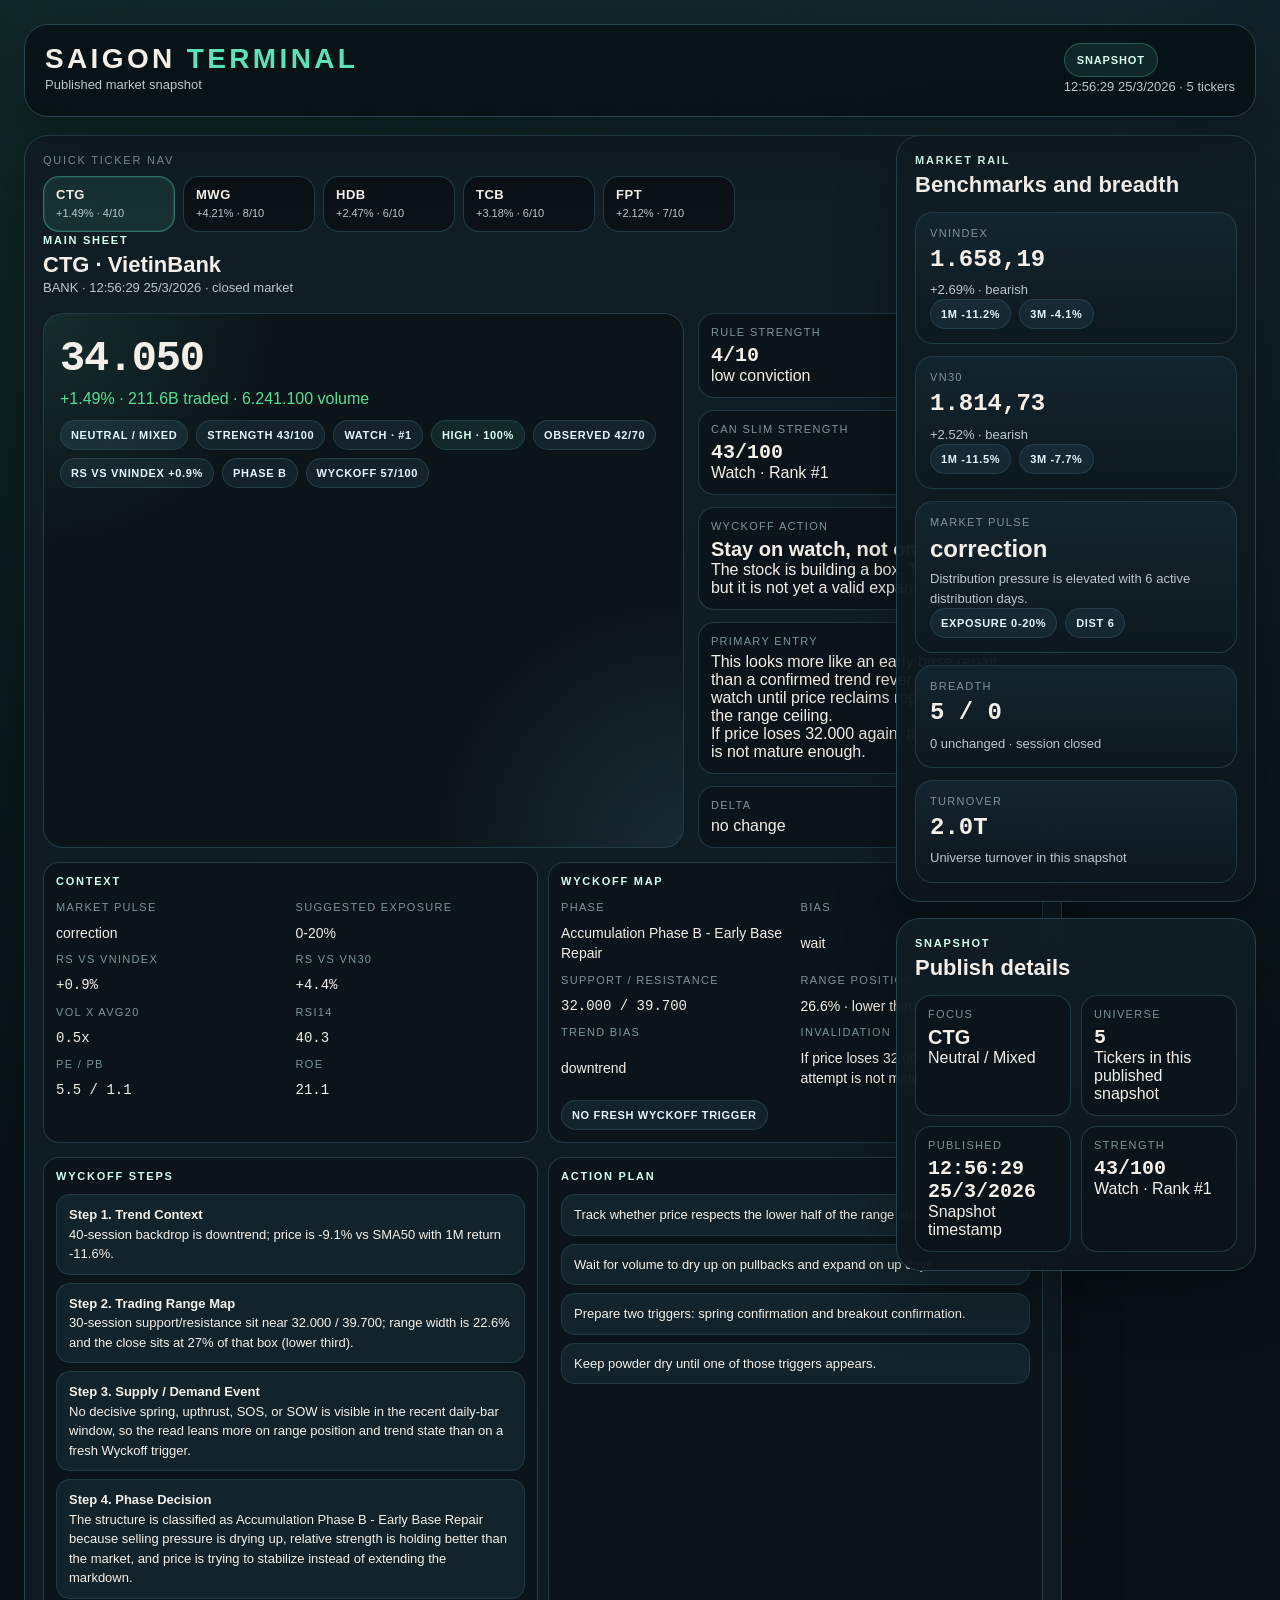
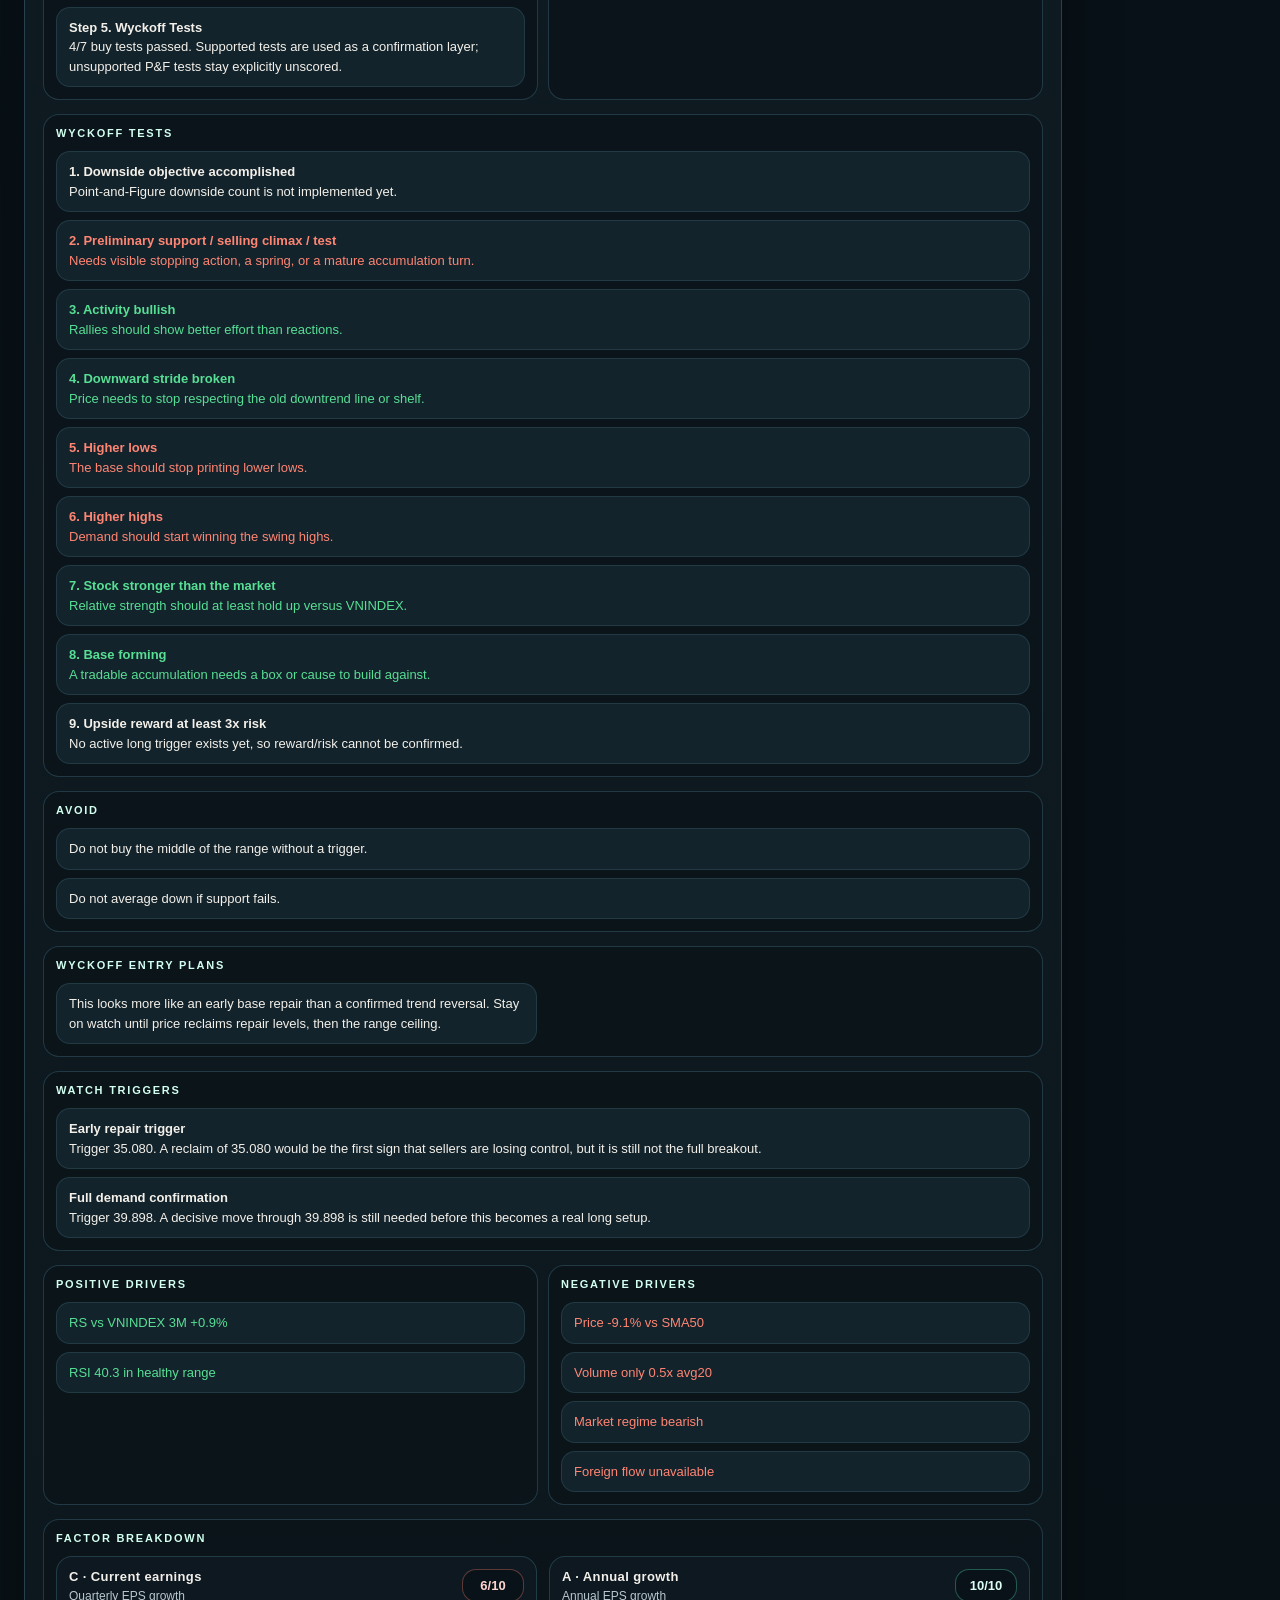
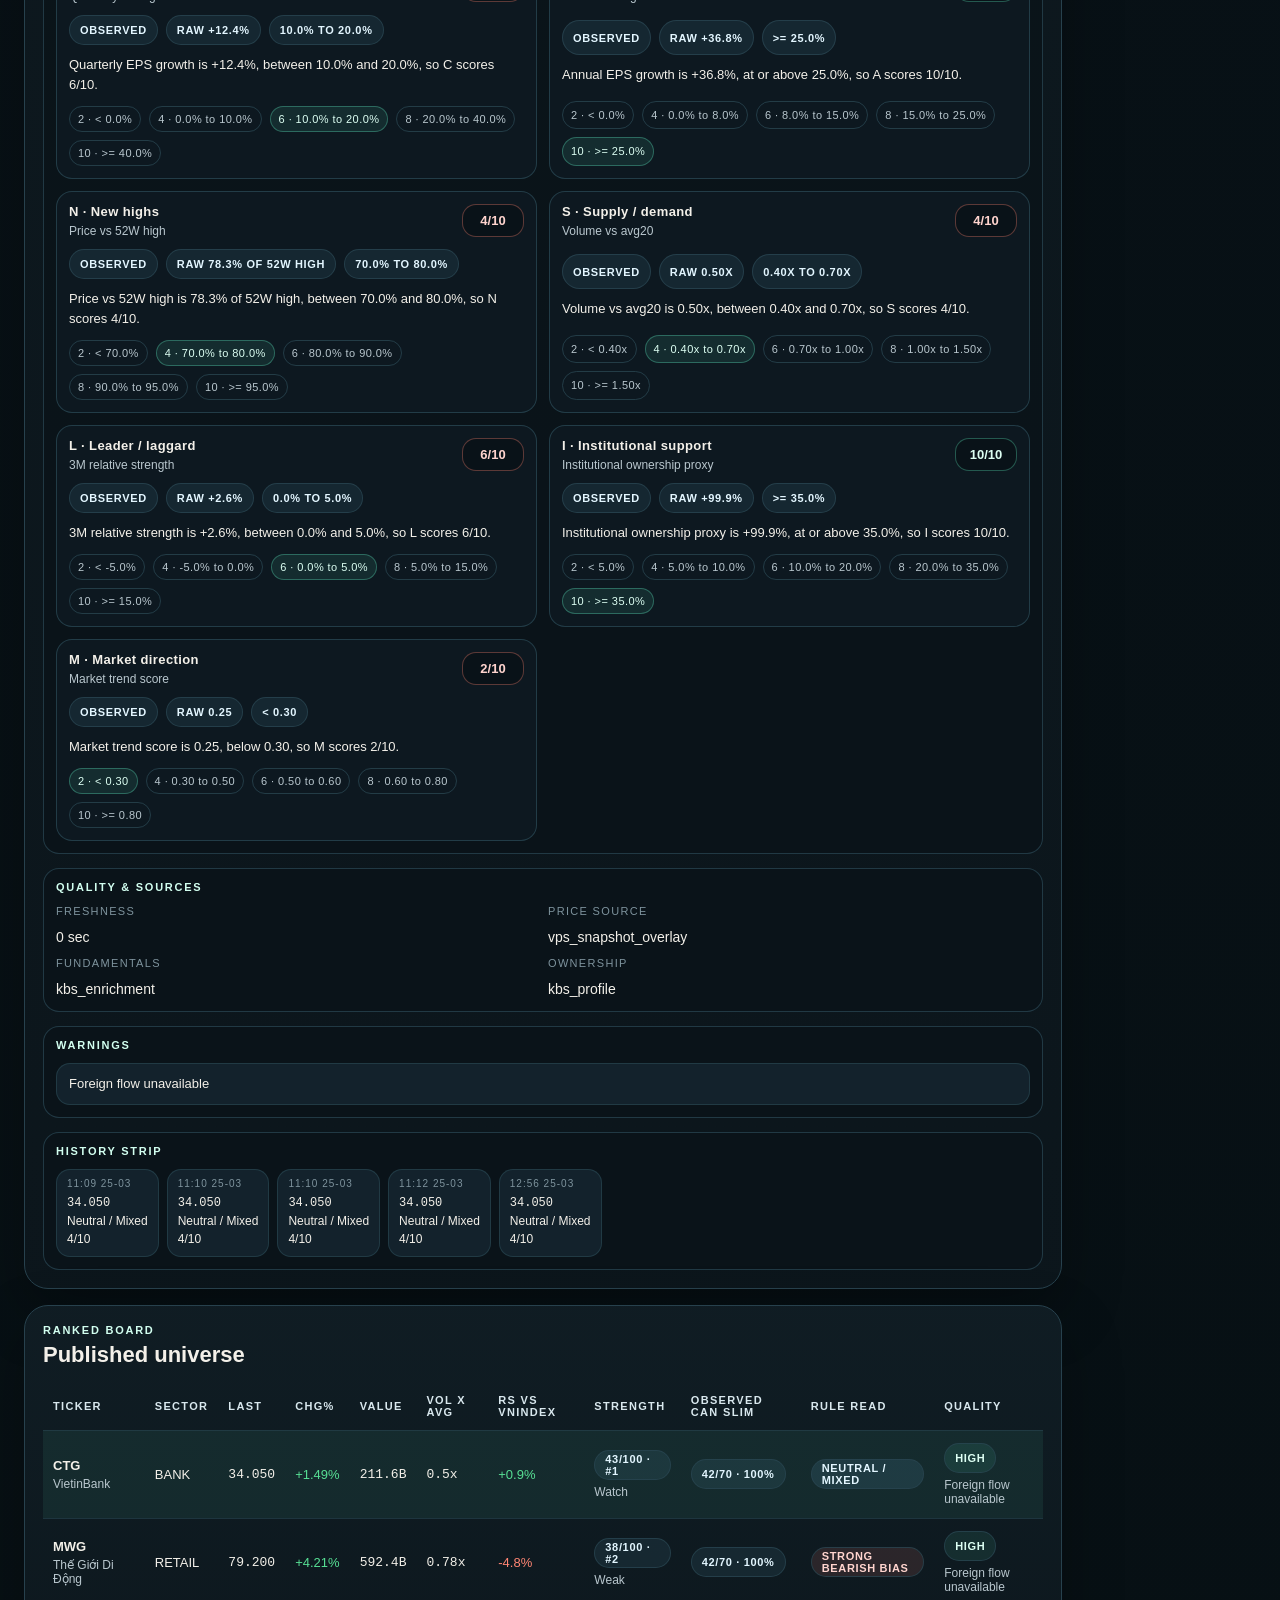
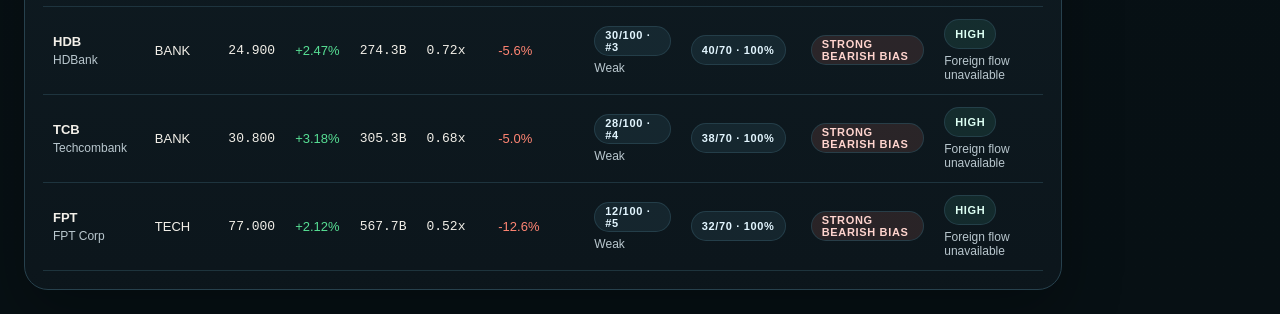
==== commit 98a6e3bb: "feat: implement watchlist management and batch scanning features - Added a new watchlist module for " ====
--- a/docs/index.html
+++ b/docs/index.html
@@ -201,7 +201,7 @@
 </div>
 
 <script>
-const DATA = {"snapshot":{"generated":"2026-03-25T11:10:54.717Z","engine":"Saigon Terminal v2.0","dataSource":"VPS + KBS","note":"Board data is VPS-first. KBS enriches fundamentals and ownership when available. CAN SLIM is the ticker-strength layer, while Wyckoff handles timing and entry logic. Market direction now includes an IBD-style pulse proxy and Wyckoff output includes a test checklist.","count":5,"market":{"asOf":"2026-03-25T11:10:54.706Z","session":"closed","regime":"bearish","pulse":{"primary":"VNINDEX","status":"correction","score":0.25,"exposure":"0-20%","distributionDays":6,"followThrough":null,"note":"Distribution pressure is elevated with 6 active distribution days."},"indexes":{"VNINDEX":{"price":1658.19,"changePct":2.69,"ret1m":-0.1121,"ret3m":-0.0414,"sma20":1730.3,"sma50":1795.61,"regime":"bearish","regimeScore":0.25,"trendScore":0.25,"pulse":{"symbol":"VNINDEX","status":"correction","score":0.25,"exposure":"0-20%","distributionDays":6,"distributionDayDates":["2026-03-02","2026-03-09","2026-03-13","2026-03-19","2026-03-20","2026-03-23"],"rallyDayCount":2,"followThrough":null,"note":"Distribution pressure is elevated with 6 active distribution days."},"date":"2026-03-25"},"VN30":{"price":1814.73,"changePct":2.52,"ret1m":-0.1151,"ret3m":-0.0769,"sma20":1884.99,"sma50":1974.03,"regime":"bearish","regimeScore":0.25,"trendScore":0.25,"pulse":{"symbol":"VN30","status":"correction","score":0.25,"exposure":"0-20%","distributionDays":5,"distributionDayDates":["2026-03-02","2026-03-09","2026-03-18","2026-03-19","2026-03-23"],"rallyDayCount":2,"followThrough":null,"note":"Distribution pressure is elevated with 5 active distribution days."},"date":"2026-03-25"}},"breadth":{"advancers":5,"decliners":0,"unchanged":0},"turnover":1951389876000,"sectors":{"leaders":[{"sector":"RETAIL","count":1,"turnover":592388692000,"avgChangePct":4.21,"avgObservedScorePct":60},{"sector":"BANK","count":3,"turnover":791254078000,"avgChangePct":2.38,"avgObservedScorePct":57.1},{"sector":"TECH","count":1,"turnover":567747106000,"avgChangePct":2.12,"avgObservedScorePct":45.7}],"laggards":[{"sector":"TECH","count":1,"turnover":567747106000,"avgChangePct":2.12,"avgObservedScorePct":45.7},{"sector":"BANK","count":3,"turnover":791254078000,"avgChangePct":2.38,"avgObservedScorePct":57.1},{"sector":"RETAIL","count":1,"turnover":592388692000,"avgChangePct":4.21,"avgObservedScorePct":60}],"all":[{"sector":"RETAIL","count":1,"turnover":592388692000,"avgChangePct":4.21,"avgObservedScorePct":60},{"sector":"BANK","count":3,"turnover":791254078000,"avgChangePct":2.38,"avgObservedScorePct":57.1},{"sector":"TECH","count":1,"turnover":567747106000,"avgChangePct":2.12,"avgObservedScorePct":45.7}]}},"providers":{"active":["vps","kbs"],"roadmap":{"kbs":{"status":"active","role":"fundamentals_ownership_enrichment"},"fireant":{"status":"planned","role":"fundamentals_enrichment"},"ssi":{"status":"planned","role":"execution_metadata"},"fiingroup":{"status":"vendor_review","role":"enterprise_datafeed"},"vietstock":{"status":"vendor_review","role":"enterprise_datafeed"},"vnstock":{"status":"reference_only","role":"research_prototyping"}}},"stocks":[{"ticker":"CTG","name":"VietinBank","sector":"BANK","scanTime":"2026-03-25T11:10:54.706Z","price":34050,"open":33750,"high":34100,"low":33700,"changePct":1.49,"priceDate":"2026-03-25","volume":6241100,"avgVol20":12468162,"volRatio":0.5,"tradedValue":211635701000,"avgValue20":439196901130,"sma20":35065,"sma50":37470,"sma200":37273,"rsi14":40.3,"macd":-1071,"atr14":1086,"pe":5.5,"pb":1.1,"eps":6441,"roe":21.1,"marketCap":264464464889850,"foreignNet5d":null,"canslim":{"C":6,"A":10,"N":4,"S":4,"L":6,"I":10,"M":2},"observedCanSlim":{"C":6,"A":10,"N":4,"S":4,"L":6,"I":10,"M":2},"canslimTotal":42,"observedCanSlimTotal":42,"observedCanSlimMax":70,"coveragePct":100,"strength":{"score":43,"label":"Watch","canSlimRatio":60,"marketLeader":false,"rank":1,"percentile":100},"volumeSignal":"NORMAL","wyckoffPhase":"Accumulation","wyckoffStage":"Phase B","wyckoffBias":"wait","wyckoff":{"phase":"Accumulation","stage":"Phase B","label":"Accumulation Phase B - Early Base Repair","code":"acc_b","confidence":57,"confidenceLabel":"low","bias":"wait","levels":{"support":32000,"resistance":39700,"midpoint":35850,"rangeWidthPct":22.61,"pricePositionPct":26.6,"atr":1086},"events":{"spring":{"active":false,"name":"spring"},"upthrust":{"active":false,"name":"upthrust"},"sos":{"active":false,"name":"SOS"},"sow":{"active":false,"name":"SOW"},"stoppingVolume":{"active":false,"name":"stopping_volume"},"buyingClimax":{"active":false,"name":"buying_climax"},"backup":{"active":false,"name":"backup","date":"2026-03-25","price":34050,"support":32000,"resistance":39700,"volumeRatio":0.5},"lpsy":{"active":false,"name":"LPSY","date":"2026-03-25","price":34050,"support":32000,"resistance":39700,"volumeRatio":0.5}},"tests":{"activeSide":"buy","summary":"4/7 buy tests passed","active":{"side":"buy","supported":7,"passed":4,"ratio":0.57,"summary":"4/7 buy tests passed"},"buy":{"side":"buy","supported":7,"passed":4,"ratio":0.57,"summary":"4/7 buy tests passed","items":[{"label":"1. Downside objective accomplished","supported":false,"passed":null,"status":"unsupported","detail":"Point-and-Figure downside count is not implemented yet."},{"label":"2. Preliminary support / selling climax / test","supported":true,"passed":false,"status":"fail","detail":"Needs visible stopping action, a spring, or a mature accumulation turn."},{"label":"3. Activity bullish","supported":true,"passed":true,"status":"pass","detail":"Rallies should show better effort than reactions."},{"label":"4. Downward stride broken","supported":true,"passed":true,"status":"pass","detail":"Price needs to stop respecting the old downtrend line or shelf."},{"label":"5. Higher lows","supported":true,"passed":false,"status":"fail","detail":"The base should stop printing lower lows."},{"label":"6. Higher highs","supported":true,"passed":false,"status":"fail","detail":"Demand should start winning the swing highs."},{"label":"7. Stock stronger than the market","supported":true,"passed":true,"status":"pass","detail":"Relative strength should at least hold up versus VNINDEX."},{"label":"8. Base forming","supported":true,"passed":true,"status":"pass","detail":"A tradable accumulation needs a box or cause to build against."},{"label":"9. Upside reward at least 3x risk","supported":false,"passed":null,"status":"unsupported","detail":"No active long trigger exists yet, so reward/risk cannot be confirmed."}]},"sell":{"side":"sell","supported":8,"passed":3,"ratio":0.38,"summary":"3/8 sell tests passed","items":[{"label":"1. Upside objective accomplished","supported":false,"passed":null,"status":"unsupported","detail":"Point-and-Figure upside count is not implemented yet."},{"label":"2. Activity bearish","supported":true,"passed":true,"status":"pass","detail":"Reactions should carry more pressure than rallies."},{"label":"3. Preliminary supply / buying climax","supported":true,"passed":false,"status":"fail","detail":"Supply should be visible near the top or at the failed breakout."},{"label":"4. Stock weaker than the market","supported":true,"passed":false,"status":"fail","detail":"Relative weakness should confirm the bearish case."},{"label":"5. Upward stride broken","supported":true,"passed":true,"status":"pass","detail":"The prior uptrend should no longer be intact."},{"label":"6. Lower highs","supported":true,"passed":false,"status":"fail","detail":"Bearish structures lose altitude on rallies."},{"label":"7. Lower lows","supported":true,"passed":true,"status":"pass","detail":"Support breaks should create lower lows."},{"label":"8. Crown / supply range forming","supported":true,"passed":false,"status":"fail","detail":"Distribution normally leaves a lateral crown before markdown expands."},{"label":"9. Downside reward at least 3x risk","supported":true,"passed":false,"status":"fail","detail":"The damaged structure should still offer meaningful downside asymmetry."}]}},"action":{"label":"Stay on watch, not on full risk","summary":"The stock is building a box. That is useful, but it is not yet a valid expansion move.","steps":["Track whether price respects the lower half of the range around 32.000.","Wait for volume to dry up on pullbacks and expand on up days.","Prepare two triggers: spring confirmation and breakout confirmation.","Keep powder dry until one of those triggers appears."],"shouldAvoid":["Do not buy the middle of the range without a trigger.","Do not average down if support fails."]},"entry":{"status":"wait","summary":"This looks more like an early base repair than a confirmed trend reversal. Stay on watch until price reclaims repair levels, then the range ceiling.","plans":[],"watch":[{"label":"Early repair trigger","price":35080,"why":"A reclaim of 35.080 would be the first sign that sellers are losing control, but it is still not the full breakout."},{"label":"Full demand confirmation","price":39898,"why":"A decisive move through 39.898 is still needed before this becomes a real long setup."}],"invalidation":"If price loses 32.000 again, the base attempt is not mature enough."},"reasoning":[{"step":1,"title":"Trend Context","detail":"40-session backdrop is downtrend; price is -9.1% vs SMA50 with 1M return -11.6%."},{"step":2,"title":"Trading Range Map","detail":"30-session support/resistance sit near 32.000 / 39.700; range width is 22.6% and the close sits at 27% of that box (lower third)."},{"step":3,"title":"Supply / Demand Event","detail":"No decisive spring, upthrust, SOS, or SOW is visible in the recent daily-bar window, so the read leans more on range position and trend state than on a fresh Wyckoff trigger."},{"step":4,"title":"Phase Decision","detail":"The structure is classified as Accumulation Phase B - Early Base Repair because selling pressure is drying up, relative strength is holding better than the market, and price is trying to stabilize instead of extending the markdown."},{"step":5,"title":"Wyckoff Tests","detail":"4/7 buy tests passed. Supported tests are used as a confirmation layer; unsupported P&F tests stay explicitly unscored."}],"context":{"trendBias":"downtrend","volumeDry":true,"priceVsSma50Pct":-9.13,"ret20":-0.1156,"ret40":-0.153,"distanceFromSma20Atr":-0.93,"rangeLocation":"lower third"},"notes":["Wyckoff output is inferred from daily OHLCV, not intraday tape.","The entry plan is only active when price behavior matches the listed confirmation condition."]},"relative":{"ret1d":0.0149,"ret1w":-0.0271,"ret1m":-0.1086,"ret3m":-0.0327,"vsVNINDEX3m":0.0087,"vsVN303m":0.0442,"priceVsSma20Pct":-2.89,"priceVsSma50Pct":-9.13},"market":{"session":"closed","regime":"bearish","trendScore":0.25,"pulse":{"primary":"VNINDEX","status":"correction","score":0.25,"exposure":"0-20%","distributionDays":6,"followThrough":null,"note":"Distribution pressure is elevated with 6 active distribution days."},"indexes":{"VNINDEX":{"price":1658.19,"changePct":2.69,"ret1m":-0.1121,"ret3m":-0.0414,"sma20":1730.3,"sma50":1795.61,"regime":"bearish","regimeScore":0.25,"trendScore":0.25,"pulse":{"symbol":"VNINDEX","status":"correction","score":0.25,"exposure":"0-20%","distributionDays":6,"distributionDayDates":["2026-03-02","2026-03-09","2026-03-13","2026-03-19","2026-03-20","2026-03-23"],"rallyDayCount":2,"followThrough":null,"note":"Distribution pressure is elevated with 6 active distribution days."},"date":"2026-03-25"},"VN30":{"price":1814.73,"changePct":2.52,"ret1m":-0.1151,"ret3m":-0.0769,"sma20":1884.99,"sma50":1974.03,"regime":"bearish","regimeScore":0.25,"trendScore":0.25,"pulse":{"symbol":"VN30","status":"correction","score":0.25,"exposure":"0-20%","distributionDays":5,"distributionDayDates":["2026-03-02","2026-03-09","2026-03-18","2026-03-19","2026-03-23"],"rallyDayCount":2,"followThrough":null,"note":"Distribution pressure is elevated with 5 active distribution days."},"date":"2026-03-25"}}},"quality":{"score":94,"label":"high","coveragePct":100,"coverageLabel":"strong","historyBars":57,"freshnessSec":0,"snapshotOverlayUsed":true,"missingFactors":[],"missingFields":["foreignNet5d"],"sourceFlags":{"price":"vps_snapshot_overlay","market":"vps_history","fundamentals":"kbs_enrichment","ownership":"kbs_profile","foreign":"unavailable","providerRoadmap":{"kbs":{"status":"active","role":"fundamentals_ownership_enrichment"},"fireant":{"status":"planned","role":"fundamentals_enrichment"},"ssi":{"status":"planned","role":"execution_metadata"},"fiingroup":{"status":"vendor_review","role":"enterprise_datafeed"},"vietstock":{"status":"vendor_review","role":"enterprise_datafeed"},"vnstock":{"status":"reference_only","role":"research_prototyping"}}},"warnings":["Foreign flow unavailable"]},"explain":{"ruleRead":"Neutral / Mixed","ruleStrength":{"score":4,"label":"low conviction","rawScore":44},"driversPositive":["RS vs VNINDEX 3M +0.9%","RSI 40.3 in healthy range"],"driversNegative":["Price -9.1% vs SMA50","Volume only 0.5x avg20","Market regime bearish","Foreign flow unavailable"],"factorBreakdown":{"C":{"metric":"epsGrowthQoQ","rawValue":0.1239,"thresholds":[0,0.1,0.2,0.4],"score":6,"status":"observed","legacyScore":6,"factorLabel":"Current earnings","metricLabel":"Quarterly EPS growth","displayValue":"+12.4%","bandLabel":"10.0% to 20.0%","bands":[{"score":2,"label":"\u003c 0.0%","active":false},{"score":4,"label":"0.0% to 10.0%","active":false},{"score":6,"label":"10.0% to 20.0%","active":true},{"score":8,"label":"20.0% to 40.0%","active":false},{"score":10,"label":">= 40.0%","active":false}],"reason":"Quarterly EPS growth is +12.4%, between 10.0% and 20.0%, so C scores 6/10."},"A":{"metric":"epsGrowth1Y","rawValue":0.3683,"thresholds":[0,0.08,0.15,0.25],"score":10,"status":"observed","legacyScore":10,"factorLabel":"Annual growth","metricLabel":"Annual EPS growth","displayValue":"+36.8%","bandLabel":">= 25.0%","bands":[{"score":2,"label":"\u003c 0.0%","active":false},{"score":4,"label":"0.0% to 8.0%","active":false},{"score":6,"label":"8.0% to 15.0%","active":false},{"score":8,"label":"15.0% to 25.0%","active":false},{"score":10,"label":">= 25.0%","active":true}],"reason":"Annual EPS growth is +36.8%, at or above 25.0%, so A scores 10/10."},"N":{"metric":"nearHighPct","rawValue":0.783,"thresholds":[0.7,0.8,0.9,0.95],"score":4,"status":"observed","legacyScore":4,"factorLabel":"New highs","metricLabel":"Price vs 52W high","displayValue":"78.3% of 52W high","bandLabel":"70.0% to 80.0%","bands":[{"score":2,"label":"\u003c 70.0%","active":false},{"score":4,"label":"70.0% to 80.0%","active":true},{"score":6,"label":"80.0% to 90.0%","active":false},{"score":8,"label":"90.0% to 95.0%","active":false},{"score":10,"label":">= 95.0%","active":false}],"reason":"Price vs 52W high is 78.3% of 52W high, between 70.0% and 80.0%, so N scores 4/10."},"S":{"metric":"volScore","rawValue":0.5,"thresholds":[0.4,0.7,1,1.5],"score":4,"status":"observed","legacyScore":4,"factorLabel":"Supply / demand","metricLabel":"Volume vs avg20","displayValue":"0.50x","bandLabel":"0.40x to 0.70x","bands":[{"score":2,"label":"\u003c 0.40x","active":false},{"score":4,"label":"0.40x to 0.70x","active":true},{"score":6,"label":"0.70x to 1.00x","active":false},{"score":8,"label":"1.00x to 1.50x","active":false},{"score":10,"label":">= 1.50x","active":false}],"reason":"Volume vs avg20 is 0.50x, between 0.40x and 0.70x, so S scores 4/10."},"L":{"metric":"rs3m","rawValue":0.0264,"thresholds":[-0.05,0,0.05,0.15],"score":6,"status":"observed","legacyScore":6,"factorLabel":"Leader / laggard","metricLabel":"3M relative strength","displayValue":"+2.6%","bandLabel":"0.0% to 5.0%","bands":[{"score":2,"label":"\u003c -5.0%","active":false},{"score":4,"label":"-5.0% to 0.0%","active":false},{"score":6,"label":"0.0% to 5.0%","active":true},{"score":8,"label":"5.0% to 15.0%","active":false},{"score":10,"label":">= 15.0%","active":false}],"reason":"3M relative strength is +2.6%, between 0.0% and 5.0%, so L scores 6/10."},"I":{"metric":"institutionScore","rawValue":0.9994,"thresholds":[0.05,0.1,0.2,0.35],"score":10,"status":"observed","legacyScore":10,"factorLabel":"Institutional support","metricLabel":"Institutional ownership proxy","displayValue":"+99.9%","bandLabel":">= 35.0%","bands":[{"score":2,"label":"\u003c 5.0%","active":false},{"score":4,"label":"5.0% to 10.0%","active":false},{"score":6,"label":"10.0% to 20.0%","active":false},{"score":8,"label":"20.0% to 35.0%","active":false},{"score":10,"label":">= 35.0%","active":true}],"reason":"Institutional ownership proxy is +99.9%, at or above 35.0%, so I scores 10/10."},"M":{"metric":"marketTrend","rawValue":0.25,"thresholds":[0.3,0.5,0.6,0.8],"score":2,"status":"observed","legacyScore":2,"factorLabel":"Market direction","metricLabel":"Market trend score","displayValue":"0.25","bandLabel":"\u003c 0.30","bands":[{"score":2,"label":"\u003c 0.30","active":true},{"score":4,"label":"0.30 to 0.50","active":false},{"score":6,"label":"0.50 to 0.60","active":false},{"score":8,"label":"0.60 to 0.80","active":false},{"score":10,"label":">= 0.80","active":false}],"reason":"Market trend score is 0.25, below 0.30, so M scores 2/10."}},"normalizedCanSlim":42,"wyckoffAction":{"label":"Stay on watch, not on full risk","summary":"The stock is building a box. That is useful, but it is not yet a valid expansion move.","steps":["Track whether price respects the lower half of the range around 32.000.","Wait for volume to dry up on pullbacks and expand on up days.","Prepare two triggers: spring confirmation and breakout confirmation.","Keep powder dry until one of those triggers appears."],"shouldAvoid":["Do not buy the middle of the range without a trigger.","Do not average down if support fails."]},"wyckoffEntry":{"status":"wait","summary":"This looks more like an early base repair than a confirmed trend reversal. Stay on watch until price reclaims repair levels, then the range ceiling.","plans":[],"watch":[{"label":"Early repair trigger","price":35080,"why":"A reclaim of 35.080 would be the first sign that sellers are losing control, but it is still not the full breakout."},{"label":"Full demand confirmation","price":39898,"why":"A decisive move through 39.898 is still needed before this becomes a real long setup."}],"invalidation":"If price loses 32.000 again, the base attempt is not mature enough."},"wyckoffReasoning":[{"step":1,"title":"Trend Context","detail":"40-session backdrop is downtrend; price is -9.1% vs SMA50 with 1M return -11.6%."},{"step":2,"title":"Trading Range Map","detail":"30-session support/resistance sit near 32.000 / 39.700; range width is 22.6% and the close sits at 27% of that box (lower third)."},{"step":3,"title":"Supply / Demand Event","detail":"No decisive spring, upthrust, SOS, or SOW is visible in the recent daily-bar window, so the read leans more on range position and trend state than on a fresh Wyckoff trigger."},{"step":4,"title":"Phase Decision","detail":"The structure is classified as Accumulation Phase B - Early Base Repair because selling pressure is drying up, relative strength is holding better than the market, and price is trying to stabilize instead of extending the markdown."},{"step":5,"title":"Wyckoff Tests","detail":"4/7 buy tests passed. Supported tests are used as a confirmation layer; unsupported P&F tests stay explicitly unscored."}]},"entry":[],"tp":[],"sl":null,"signal":"HOLD","confidence":4,"rawScore":44,"delta":"no change","historyMini":[{"timestamp":"2026-03-25T10:53:36.561Z","price":34050,"signal":"HOLD","confidence":4,"observedPct":0.6},{"timestamp":"2026-03-25T10:58:15.336Z","price":34050,"signal":"HOLD","confidence":4,"observedPct":0.6},{"timestamp":"2026-03-25T11:09:19.358Z","price":34050,"signal":"HOLD","confidence":4,"observedPct":0.6},{"timestamp":"2026-03-25T11:10:37.754Z","price":34050,"signal":"HOLD","confidence":4,"observedPct":0.6},{"timestamp":"2026-03-25T11:10:54.706Z","price":34050,"signal":"HOLD","confidence":4,"observedPct":0.6}]},{"ticker":"MWG","name":"Thế Giới Di Động","sector":"RETAIL","scanTime":"2026-03-25T11:10:54.388Z","price":79200,"open":77000,"high":79500,"low":76800,"changePct":4.21,"priceDate":"2026-03-25","volume":7550200,"avgVol20":9646817,"volRatio":0.78,"tradedValue":592388692000,"avgValue20":804081109990,"sma20":83560,"sma50":86654,"sma200":86837,"rsi14":42.7,"macd":-2835,"atr14":3543,"pe":18.5,"pb":3.9,"eps":4773,"roe":23.1,"marketCap":116299143496800,"foreignNet5d":null,"canslim":{"C":4,"A":10,"N":6,"S":6,"L":4,"I":10,"M":2},"observedCanSlim":{"C":4,"A":10,"N":6,"S":6,"L":4,"I":10,"M":2},"canslimTotal":42,"observedCanSlimTotal":42,"observedCanSlimMax":70,"coveragePct":100,"strength":{"score":38,"label":"Weak","canSlimRatio":60,"marketLeader":false,"rank":2,"percentile":75},"volumeSignal":"NORMAL","wyckoffPhase":"Markdown","wyckoffStage":"Phase E","wyckoffBias":"avoid","wyckoff":{"phase":"Markdown","stage":"Phase E","label":"Markdown Phase E - Active Downtrend","code":"markdown","confidence":77,"confidenceLabel":"moderate","bias":"avoid","levels":{"support":74200,"resistance":94300,"midpoint":84250,"rangeWidthPct":25.38,"pricePositionPct":24.9,"atr":3543},"events":{"spring":{"active":false,"name":"spring"},"upthrust":{"active":false,"name":"upthrust"},"sos":{"active":false,"name":"SOS"},"sow":{"active":true,"name":"SOW","index":54,"date":"2026-03-23","price":74200,"low":74200,"high":78100,"support":77000,"resistance":94400,"volumeRatio":1.98,"closeLocation":0},"stoppingVolume":{"active":false,"name":"stopping_volume"},"buyingClimax":{"active":false,"name":"buying_climax"},"backup":{"active":false,"name":"backup","date":"2026-03-25","price":79200,"support":74200,"resistance":94300,"volumeRatio":0.78},"lpsy":{"active":false,"name":"LPSY","date":"2026-03-25","price":79200,"support":77000,"resistance":94300,"volumeRatio":0.78}},"tests":{"activeSide":"sell","summary":"6/8 sell tests passed","active":{"side":"sell","supported":8,"passed":6,"ratio":0.75,"summary":"6/8 sell tests passed"},"buy":{"side":"buy","supported":7,"passed":1,"ratio":0.14,"summary":"1/7 buy tests passed","items":[{"label":"1. Downside objective accomplished","supported":false,"passed":null,"status":"unsupported","detail":"Point-and-Figure downside count is not implemented yet."},{"label":"2. Preliminary support / selling climax / test","supported":true,"passed":false,"status":"fail","detail":"Needs visible stopping action, a spring, or a mature accumulation turn."},{"label":"3. Activity bullish","supported":true,"passed":true,"status":"pass","detail":"Rallies should show better effort than reactions."},{"label":"4. Downward stride broken","supported":true,"passed":false,"status":"fail","detail":"Price needs to stop respecting the old downtrend line or shelf."},{"label":"5. Higher lows","supported":true,"passed":false,"status":"fail","detail":"The base should stop printing lower lows."},{"label":"6. Higher highs","supported":true,"passed":false,"status":"fail","detail":"Demand should start winning the swing highs."},{"label":"7. Stock stronger than the market","supported":true,"passed":false,"status":"fail","detail":"Relative strength should at least hold up versus VNINDEX."},{"label":"8. Base forming","supported":true,"passed":false,"status":"fail","detail":"A tradable accumulation needs a box or cause to build against."},{"label":"9. Upside reward at least 3x risk","supported":false,"passed":null,"status":"unsupported","detail":"No active long trigger exists yet, so reward/risk cannot be confirmed."}]},"sell":{"side":"sell","supported":8,"passed":6,"ratio":0.75,"summary":"6/8 sell tests passed","items":[{"label":"1. Upside objective accomplished","supported":false,"passed":null,"status":"unsupported","detail":"Point-and-Figure upside count is not implemented yet."},{"label":"2. Activity bearish","supported":true,"passed":true,"status":"pass","detail":"Reactions should carry more pressure than rallies."},{"label":"3. Preliminary supply / buying climax","supported":true,"passed":false,"status":"fail","detail":"Supply should be visible near the top or at the failed breakout."},{"label":"4. Stock weaker than the market","supported":true,"passed":true,"status":"pass","detail":"Relative weakness should confirm the bearish case."},{"label":"5. Upward stride broken","supported":true,"passed":true,"status":"pass","detail":"The prior uptrend should no longer be intact."},{"label":"6. Lower highs","supported":true,"passed":true,"status":"pass","detail":"Bearish structures lose altitude on rallies."},{"label":"7. Lower lows","supported":true,"passed":true,"status":"pass","detail":"Support breaks should create lower lows."},{"label":"8. Crown / supply range forming","supported":true,"passed":true,"status":"pass","detail":"Distribution normally leaves a lateral crown before markdown expands."},{"label":"9. Downside reward at least 3x risk","supported":true,"passed":false,"status":"fail","detail":"The damaged structure should still offer meaningful downside asymmetry."}]}},"action":{"label":"No long entries in active markdown","summary":"Trend and structure are both hostile. The correct action is patience.","steps":["Stand aside while price stays below key moving averages and keeps making weak rebounds.","Wait for stopping action, a spring, or a new range before reconsidering any long.","Do not treat 74.200 as stable support if price is already below it.","Keep the name on a watchlist, not in a fresh long position."],"shouldAvoid":["Do not catch a falling knife in Phase E markdown.","Do not set a buy just because RSI looks low without structural repair."]},"entry":{"status":"avoid","summary":"Do not buy into active markdown. Wait for stopping action or a spring first.","plans":[],"watch":[{"label":"Early repair / stop bleeding trigger","price":83560,"why":"A reclaim of 83.560 would only improve the tape from damaged to repair mode. It is not the same as a confirmed buy yet."},{"label":"Full demand confirmation","price":94771,"why":"A decisive move through 94.771 is needed before the structure becomes a real buy setup."}],"invalidation":"A clean move below 73.829 keeps the structure defensive."},"reasoning":[{"step":1,"title":"Trend Context","detail":"40-session backdrop is downtrend; price is -8.6% vs SMA50 with 1M return -14.8%."},{"step":2,"title":"Trading Range Map","detail":"30-session support/resistance sit near 74.200 / 94.300; range width is 25.4% and the close sits at 25% of that box (lower third)."},{"step":3,"title":"Supply / Demand Event","detail":"Recent structural signals: SOW on 2026-03-23 (1.98x vol)."},{"step":4,"title":"Phase Decision","detail":"The structure is classified as Markdown Phase E - Active Downtrend because the stock is still below trend support and no convincing stopping or spring event has appeared yet."},{"step":5,"title":"Wyckoff Tests","detail":"6/8 sell tests passed. Supported tests are used as a confirmation layer; unsupported P&F tests stay explicitly unscored."}],"context":{"trendBias":"downtrend","volumeDry":false,"priceVsSma50Pct":-8.6,"ret20":-0.1484,"ret40":-0.0726,"distanceFromSma20Atr":-1.23,"rangeLocation":"lower third"},"notes":["Wyckoff output is inferred from daily OHLCV, not intraday tape.","The entry plan is only active when price behavior matches the listed confirmation condition."]},"relative":{"ret1d":0.0421,"ret1w":-0.0538,"ret1m":-0.141,"ret3m":-0.0897,"vsVNINDEX3m":-0.0483,"vsVN303m":-0.0128,"priceVsSma20Pct":-5.22,"priceVsSma50Pct":-8.6},"market":{"session":"closed","regime":"bearish","trendScore":0.25,"pulse":{"primary":"VNINDEX","status":"correction","score":0.25,"exposure":"0-20%","distributionDays":6,"followThrough":null,"note":"Distribution pressure is elevated with 6 active distribution days."},"indexes":{"VNINDEX":{"price":1658.19,"changePct":2.69,"ret1m":-0.1121,"ret3m":-0.0414,"sma20":1730.3,"sma50":1795.61,"regime":"bearish","regimeScore":0.25,"trendScore":0.25,"pulse":{"symbol":"VNINDEX","status":"correction","score":0.25,"exposure":"0-20%","distributionDays":6,"distributionDayDates":["2026-03-02","2026-03-09","2026-03-13","2026-03-19","2026-03-20","2026-03-23"],"rallyDayCount":2,"followThrough":null,"note":"Distribution pressure is elevated with 6 active distribution days."},"date":"2026-03-25"},"VN30":{"price":1814.73,"changePct":2.52,"ret1m":-0.1151,"ret3m":-0.0769,"sma20":1884.99,"sma50":1974.03,"regime":"bearish","regimeScore":0.25,"trendScore":0.25,"pulse":{"symbol":"VN30","status":"correction","score":0.25,"exposure":"0-20%","distributionDays":5,"distributionDayDates":["2026-03-02","2026-03-09","2026-03-18","2026-03-19","2026-03-23"],"rallyDayCount":2,"followThrough":null,"note":"Distribution pressure is elevated with 5 active distribution days."},"date":"2026-03-25"}}},"quality":{"score":96,"label":"high","coveragePct":100,"coverageLabel":"strong","historyBars":57,"freshnessSec":0,"snapshotOverlayUsed":true,"missingFactors":[],"missingFields":["foreignNet5d"],"sourceFlags":{"price":"vps_snapshot_overlay","market":"vps_history","fundamentals":"kbs_enrichment","ownership":"kbs_profile","foreign":"unavailable","providerRoadmap":{"kbs":{"status":"active","role":"fundamentals_ownership_enrichment"},"fireant":{"status":"planned","role":"fundamentals_enrichment"},"ssi":{"status":"planned","role":"execution_metadata"},"fiingroup":{"status":"vendor_review","role":"enterprise_datafeed"},"vietstock":{"status":"vendor_review","role":"enterprise_datafeed"},"vnstock":{"status":"reference_only","role":"research_prototyping"}}},"warnings":["Foreign flow unavailable"]},"explain":{"ruleRead":"Strong Bearish Bias","ruleStrength":{"score":8,"label":"high conviction","rawScore":18},"driversPositive":["RSI 42.7 in healthy range"],"driversNegative":["RS vs VNINDEX 3M -4.8%","Price -8.6% vs SMA50","Market regime bearish","CAN SLIM strength Weak (38/100)","Wyckoff Markdown Phase E - Active Downtrend"],"factorBreakdown":{"C":{"metric":"epsGrowthQoQ","rawValue":0.0169,"thresholds":[0,0.1,0.2,0.4],"score":4,"status":"observed","legacyScore":4,"factorLabel":"Current earnings","metricLabel":"Quarterly EPS growth","displayValue":"+1.7%","bandLabel":"0.0% to 10.0%","bands":[{"score":2,"label":"\u003c 0.0%","active":false},{"score":4,"label":"0.0% to 10.0%","active":true},{"score":6,"label":"10.0% to 20.0%","active":false},{"score":8,"label":"20.0% to 40.0%","active":false},{"score":10,"label":">= 40.0%","active":false}],"reason":"Quarterly EPS growth is +1.7%, between 0.0% and 10.0%, so C scores 4/10."},"A":{"metric":"epsGrowth1Y","rawValue":0.9383,"thresholds":[0,0.08,0.15,0.25],"score":10,"status":"observed","legacyScore":10,"factorLabel":"Annual growth","metricLabel":"Annual EPS growth","displayValue":"+93.8%","bandLabel":">= 25.0%","bands":[{"score":2,"label":"\u003c 0.0%","active":false},{"score":4,"label":"0.0% to 8.0%","active":false},{"score":6,"label":"8.0% to 15.0%","active":false},{"score":8,"label":"15.0% to 25.0%","active":false},{"score":10,"label":">= 25.0%","active":true}],"reason":"Annual EPS growth is +93.8%, at or above 25.0%, so A scores 10/10."},"N":{"metric":"nearHighPct","rawValue":0.839,"thresholds":[0.7,0.8,0.9,0.95],"score":6,"status":"observed","legacyScore":6,"factorLabel":"New highs","metricLabel":"Price vs 52W high","displayValue":"83.9% of 52W high","bandLabel":"80.0% to 90.0%","bands":[{"score":2,"label":"\u003c 70.0%","active":false},{"score":4,"label":"70.0% to 80.0%","active":false},{"score":6,"label":"80.0% to 90.0%","active":true},{"score":8,"label":"90.0% to 95.0%","active":false},{"score":10,"label":">= 95.0%","active":false}],"reason":"Price vs 52W high is 83.9% of 52W high, between 80.0% and 90.0%, so N scores 6/10."},"S":{"metric":"volScore","rawValue":0.78,"thresholds":[0.4,0.7,1,1.5],"score":6,"status":"observed","legacyScore":6,"factorLabel":"Supply / demand","metricLabel":"Volume vs avg20","displayValue":"0.78x","bandLabel":"0.70x to 1.00x","bands":[{"score":2,"label":"\u003c 0.40x","active":false},{"score":4,"label":"0.40x to 0.70x","active":false},{"score":6,"label":"0.70x to 1.00x","active":true},{"score":8,"label":"1.00x to 1.50x","active":false},{"score":10,"label":">= 1.50x","active":false}],"reason":"Volume vs avg20 is 0.78x, between 0.70x and 1.00x, so S scores 6/10."},"L":{"metric":"rs3m","rawValue":-0.0306,"thresholds":[-0.05,0,0.05,0.15],"score":4,"status":"observed","legacyScore":4,"factorLabel":"Leader / laggard","metricLabel":"3M relative strength","displayValue":"-3.1%","bandLabel":"-5.0% to 0.0%","bands":[{"score":2,"label":"\u003c -5.0%","active":false},{"score":4,"label":"-5.0% to 0.0%","active":true},{"score":6,"label":"0.0% to 5.0%","active":false},{"score":8,"label":"5.0% to 15.0%","active":false},{"score":10,"label":">= 15.0%","active":false}],"reason":"3M relative strength is -3.1%, between -5.0% and 0.0%, so L scores 4/10."},"I":{"metric":"institutionScore","rawValue":1,"thresholds":[0.05,0.1,0.2,0.35],"score":10,"status":"observed","legacyScore":10,"factorLabel":"Institutional support","metricLabel":"Institutional ownership proxy","displayValue":"+100.0%","bandLabel":">= 35.0%","bands":[{"score":2,"label":"\u003c 5.0%","active":false},{"score":4,"label":"5.0% to 10.0%","active":false},{"score":6,"label":"10.0% to 20.0%","active":false},{"score":8,"label":"20.0% to 35.0%","active":false},{"score":10,"label":">= 35.0%","active":true}],"reason":"Institutional ownership proxy is +100.0%, at or above 35.0%, so I scores 10/10."},"M":{"metric":"marketTrend","rawValue":0.25,"thresholds":[0.3,0.5,0.6,0.8],"score":2,"status":"observed","legacyScore":2,"factorLabel":"Market direction","metricLabel":"Market trend score","displayValue":"0.25","bandLabel":"\u003c 0.30","bands":[{"score":2,"label":"\u003c 0.30","active":true},{"score":4,"label":"0.30 to 0.50","active":false},{"score":6,"label":"0.50 to 0.60","active":false},{"score":8,"label":"0.60 to 0.80","active":false},{"score":10,"label":">= 0.80","active":false}],"reason":"Market trend score is 0.25, below 0.30, so M scores 2/10."}},"normalizedCanSlim":42,"wyckoffAction":{"label":"No long entries in active markdown","summary":"Trend and structure are both hostile. The correct action is patience.","steps":["Stand aside while price stays below key moving averages and keeps making weak rebounds.","Wait for stopping action, a spring, or a new range before reconsidering any long.","Do not treat 74.200 as stable support if price is already below it.","Keep the name on a watchlist, not in a fresh long position."],"shouldAvoid":["Do not catch a falling knife in Phase E markdown.","Do not set a buy just because RSI looks low without structural repair."]},"wyckoffEntry":{"status":"avoid","summary":"Do not buy into active markdown. Wait for stopping action or a spring first.","plans":[],"watch":[{"label":"Early repair / stop bleeding trigger","price":83560,"why":"A reclaim of 83.560 would only improve the tape from damaged to repair mode. It is not the same as a confirmed buy yet."},{"label":"Full demand confirmation","price":94771,"why":"A decisive move through 94.771 is needed before the structure becomes a real buy setup."}],"invalidation":"A clean move below 73.829 keeps the structure defensive."},"wyckoffReasoning":[{"step":1,"title":"Trend Context","detail":"40-session backdrop is downtrend; price is -8.6% vs SMA50 with 1M return -14.8%."},{"step":2,"title":"Trading Range Map","detail":"30-session support/resistance sit near 74.200 / 94.300; range width is 25.4% and the close sits at 25% of that box (lower third)."},{"step":3,"title":"Supply / Demand Event","detail":"Recent structural signals: SOW on 2026-03-23 (1.98x vol)."},{"step":4,"title":"Phase Decision","detail":"The structure is classified as Markdown Phase E - Active Downtrend because the stock is still below trend support and no convincing stopping or spring event has appeared yet."},{"step":5,"title":"Wyckoff Tests","detail":"6/8 sell tests passed. Supported tests are used as a confirmation layer; unsupported P&F tests stay explicitly unscored."}]},"entry":[],"tp":[],"sl":null,"signal":"STRONG_SELL","confidence":8,"rawScore":18,"delta":"no change","historyMini":[{"timestamp":"2026-03-25T10:53:36.274Z","price":79200,"signal":"STRONG_SELL","confidence":7,"observedPct":0.6},{"timestamp":"2026-03-25T10:58:15.228Z","price":79200,"signal":"STRONG_SELL","confidence":7,"observedPct":0.6},{"timestamp":"2026-03-25T11:09:19.068Z","price":79200,"signal":"STRONG_SELL","confidence":8,"observedPct":0.6},{"timestamp":"2026-03-25T11:10:37.413Z","price":79200,"signal":"STRONG_SELL","confidence":8,"observedPct":0.6},{"timestamp":"2026-03-25T11:10:54.388Z","price":79200,"signal":"STRONG_SELL","confidence":8,"observedPct":0.6}]},{"ticker":"HDB","name":"HDBank","sector":"BANK","scanTime":"2026-03-25T11:10:54.212Z","price":24900,"open":24500,"high":25000,"low":24500,"changePct":2.47,"priceDate":"2026-03-25","volume":11108800,"avgVol20":15414085,"volRatio":0.72,"tradedValue":274276272000,"avgValue20":396024661468,"sma20":25773,"sma50":27231,"sma200":27395,"rsi14":40.9,"macd":-745,"atr14":846,"pe":6.4,"pb":1.5,"eps":4644,"roe":24.5,"marketCap":124631380442700,"foreignNet5d":null,"canslim":{"C":10,"A":10,"N":6,"S":6,"L":4,"I":2,"M":2},"observedCanSlim":{"C":10,"A":10,"N":6,"S":6,"L":4,"I":2,"M":2},"canslimTotal":40,"observedCanSlimTotal":40,"observedCanSlimMax":70,"coveragePct":100,"strength":{"score":30,"label":"Weak","canSlimRatio":57.1,"marketLeader":false,"rank":3,"percentile":50},"volumeSignal":"NORMAL","wyckoffPhase":"Markdown","wyckoffStage":"Phase E","wyckoffBias":"avoid","wyckoff":{"phase":"Markdown","stage":"Phase E","label":"Markdown Phase E - Active Downtrend","code":"markdown","confidence":59,"confidenceLabel":"low","bias":"avoid","levels":{"support":23800,"resistance":28850,"midpoint":26325,"rangeWidthPct":20.28,"pricePositionPct":21.8,"atr":846},"events":{"spring":{"active":false,"name":"spring"},"upthrust":{"active":false,"name":"upthrust"},"sos":{"active":false,"name":"SOS"},"sow":{"active":false,"name":"SOW"},"stoppingVolume":{"active":false,"name":"stopping_volume"},"buyingClimax":{"active":false,"name":"buying_climax"},"backup":{"active":false,"name":"backup","date":"2026-03-25","price":24900,"support":23800,"resistance":28850,"volumeRatio":0.72},"lpsy":{"active":false,"name":"LPSY","date":"2026-03-25","price":24900,"support":23800,"resistance":28850,"volumeRatio":0.72}},"tests":{"activeSide":"sell","summary":"6/8 sell tests passed","active":{"side":"sell","supported":8,"passed":6,"ratio":0.75,"summary":"6/8 sell tests passed"},"buy":{"side":"buy","supported":7,"passed":1,"ratio":0.14,"summary":"1/7 buy tests passed","items":[{"label":"1. Downside objective accomplished","supported":false,"passed":null,"status":"unsupported","detail":"Point-and-Figure downside count is not implemented yet."},{"label":"2. Preliminary support / selling climax / test","supported":true,"passed":false,"status":"fail","detail":"Needs visible stopping action, a spring, or a mature accumulation turn."},{"label":"3. Activity bullish","supported":true,"passed":false,"status":"fail","detail":"Rallies should show better effort than reactions."},{"label":"4. Downward stride broken","supported":true,"passed":true,"status":"pass","detail":"Price needs to stop respecting the old downtrend line or shelf."},{"label":"5. Higher lows","supported":true,"passed":false,"status":"fail","detail":"The base should stop printing lower lows."},{"label":"6. Higher highs","supported":true,"passed":false,"status":"fail","detail":"Demand should start winning the swing highs."},{"label":"7. Stock stronger than the market","supported":true,"passed":false,"status":"fail","detail":"Relative strength should at least hold up versus VNINDEX."},{"label":"8. Base forming","supported":true,"passed":false,"status":"fail","detail":"A tradable accumulation needs a box or cause to build against."},{"label":"9. Upside reward at least 3x risk","supported":false,"passed":null,"status":"unsupported","detail":"No active long trigger exists yet, so reward/risk cannot be confirmed."}]},"sell":{"side":"sell","supported":8,"passed":6,"ratio":0.75,"summary":"6/8 sell tests passed","items":[{"label":"1. Upside objective accomplished","supported":false,"passed":null,"status":"unsupported","detail":"Point-and-Figure upside count is not implemented yet."},{"label":"2. Activity bearish","supported":true,"passed":true,"status":"pass","detail":"Reactions should carry more pressure than rallies."},{"label":"3. Preliminary supply / buying climax","supported":true,"passed":false,"status":"fail","detail":"Supply should be visible near the top or at the failed breakout."},{"label":"4. Stock weaker than the market","supported":true,"passed":true,"status":"pass","detail":"Relative weakness should confirm the bearish case."},{"label":"5. Upward stride broken","supported":true,"passed":true,"status":"pass","detail":"The prior uptrend should no longer be intact."},{"label":"6. Lower highs","supported":true,"passed":true,"status":"pass","detail":"Bearish structures lose altitude on rallies."},{"label":"7. Lower lows","supported":true,"passed":true,"status":"pass","detail":"Support breaks should create lower lows."},{"label":"8. Crown / supply range forming","supported":true,"passed":true,"status":"pass","detail":"Distribution normally leaves a lateral crown before markdown expands."},{"label":"9. Downside reward at least 3x risk","supported":true,"passed":false,"status":"fail","detail":"The damaged structure should still offer meaningful downside asymmetry."}]}},"action":{"label":"No long entries in active markdown","summary":"Trend and structure are both hostile. The correct action is patience.","steps":["Stand aside while price stays below key moving averages and keeps making weak rebounds.","Wait for stopping action, a spring, or a new range before reconsidering any long.","Do not treat 23.800 as stable support if price is already below it.","Keep the name on a watchlist, not in a fresh long position."],"shouldAvoid":["Do not catch a falling knife in Phase E markdown.","Do not set a buy just because RSI looks low without structural repair."]},"entry":{"status":"avoid","summary":"Do not buy into active markdown. Wait for stopping action or a spring first.","plans":[],"watch":[{"label":"Early repair / stop bleeding trigger","price":25820,"why":"A reclaim of 25.820 would only improve the tape from damaged to repair mode. It is not the same as a confirmed buy yet."},{"label":"Full demand confirmation","price":28994,"why":"A decisive move through 28.994 is needed before the structure becomes a real buy setup."}],"invalidation":"A clean move below 23.681 keeps the structure defensive."},"reasoning":[{"step":1,"title":"Trend Context","detail":"40-session backdrop is downtrend; price is -8.6% vs SMA50 with 1M return -12.5%."},{"step":2,"title":"Trading Range Map","detail":"30-session support/resistance sit near 23.800 / 28.850; range width is 20.3% and the close sits at 22% of that box (lower third)."},{"step":3,"title":"Supply / Demand Event","detail":"No decisive spring, upthrust, SOS, or SOW is visible in the recent daily-bar window, so the read leans more on range position and trend state than on a fresh Wyckoff trigger."},{"step":4,"title":"Phase Decision","detail":"The structure is classified as Markdown Phase E - Active Downtrend because the stock is still below trend support and no convincing stopping or spring event has appeared yet."},{"step":5,"title":"Wyckoff Tests","detail":"6/8 sell tests passed. Supported tests are used as a confirmation layer; unsupported P&F tests stay explicitly unscored."}],"context":{"trendBias":"downtrend","volumeDry":false,"priceVsSma50Pct":-8.56,"ret20":-0.1248,"ret40":-0.1429,"distanceFromSma20Atr":-1.03,"rangeLocation":"lower third"},"notes":["Wyckoff output is inferred from daily OHLCV, not intraday tape.","The entry plan is only active when price behavior matches the listed confirmation condition."]},"relative":{"ret1d":0.0247,"ret1w":-0.0311,"ret1m":-0.1263,"ret3m":-0.0978,"vsVNINDEX3m":-0.0564,"vsVN303m":-0.0209,"priceVsSma20Pct":-3.39,"priceVsSma50Pct":-8.56},"market":{"session":"closed","regime":"bearish","trendScore":0.25,"pulse":{"primary":"VNINDEX","status":"correction","score":0.25,"exposure":"0-20%","distributionDays":6,"followThrough":null,"note":"Distribution pressure is elevated with 6 active distribution days."},"indexes":{"VNINDEX":{"price":1658.19,"changePct":2.69,"ret1m":-0.1121,"ret3m":-0.0414,"sma20":1730.3,"sma50":1795.61,"regime":"bearish","regimeScore":0.25,"trendScore":0.25,"pulse":{"symbol":"VNINDEX","status":"correction","score":0.25,"exposure":"0-20%","distributionDays":6,"distributionDayDates":["2026-03-02","2026-03-09","2026-03-13","2026-03-19","2026-03-20","2026-03-23"],"rallyDayCount":2,"followThrough":null,"note":"Distribution pressure is elevated with 6 active distribution days."},"date":"2026-03-25"},"VN30":{"price":1814.73,"changePct":2.52,"ret1m":-0.1151,"ret3m":-0.0769,"sma20":1884.99,"sma50":1974.03,"regime":"bearish","regimeScore":0.25,"trendScore":0.25,"pulse":{"symbol":"VN30","status":"correction","score":0.25,"exposure":"0-20%","distributionDays":5,"distributionDayDates":["2026-03-02","2026-03-09","2026-03-18","2026-03-19","2026-03-23"],"rallyDayCount":2,"followThrough":null,"note":"Distribution pressure is elevated with 5 active distribution days."},"date":"2026-03-25"}}},"quality":{"score":94,"label":"high","coveragePct":100,"coverageLabel":"strong","historyBars":57,"freshnessSec":0,"snapshotOverlayUsed":true,"missingFactors":[],"missingFields":["foreignNet5d"],"sourceFlags":{"price":"vps_snapshot_overlay","market":"vps_history","fundamentals":"kbs_enrichment","ownership":"kbs_profile","foreign":"unavailable","providerRoadmap":{"kbs":{"status":"active","role":"fundamentals_ownership_enrichment"},"fireant":{"status":"planned","role":"fundamentals_enrichment"},"ssi":{"status":"planned","role":"execution_metadata"},"fiingroup":{"status":"vendor_review","role":"enterprise_datafeed"},"vietstock":{"status":"vendor_review","role":"enterprise_datafeed"},"vnstock":{"status":"reference_only","role":"research_prototyping"}}},"warnings":["Foreign flow unavailable"]},"explain":{"ruleRead":"Strong Bearish Bias","ruleStrength":{"score":6,"label":"moderate conviction","rawScore":18},"driversPositive":["RSI 40.9 in healthy range"],"driversNegative":["RS vs VNINDEX 3M -5.6%","Price -8.6% vs SMA50","Market regime bearish","CAN SLIM strength Weak (30/100)","Wyckoff Markdown Phase E - Active Downtrend"],"factorBreakdown":{"C":{"metric":"epsGrowthQoQ","rawValue":0.6125,"thresholds":[0,0.1,0.2,0.4],"score":10,"status":"observed","legacyScore":10,"factorLabel":"Current earnings","metricLabel":"Quarterly EPS growth","displayValue":"+61.3%","bandLabel":">= 40.0%","bands":[{"score":2,"label":"\u003c 0.0%","active":false},{"score":4,"label":"0.0% to 10.0%","active":false},{"score":6,"label":"10.0% to 20.0%","active":false},{"score":8,"label":"20.0% to 40.0%","active":false},{"score":10,"label":">= 40.0%","active":true}],"reason":"Quarterly EPS growth is +61.3%, at or above 40.0%, so C scores 10/10."},"A":{"metric":"epsGrowth1Y","rawValue":0.2872,"thresholds":[0,0.08,0.15,0.25],"score":10,"status":"observed","legacyScore":10,"factorLabel":"Annual growth","metricLabel":"Annual EPS growth","displayValue":"+28.7%","bandLabel":">= 25.0%","bands":[{"score":2,"label":"\u003c 0.0%","active":false},{"score":4,"label":"0.0% to 8.0%","active":false},{"score":6,"label":"8.0% to 15.0%","active":false},{"score":8,"label":"15.0% to 25.0%","active":false},{"score":10,"label":">= 25.0%","active":true}],"reason":"Annual EPS growth is +28.7%, at or above 25.0%, so A scores 10/10."},"N":{"metric":"nearHighPct","rawValue":0.83,"thresholds":[0.7,0.8,0.9,0.95],"score":6,"status":"observed","legacyScore":6,"factorLabel":"New highs","metricLabel":"Price vs 52W high","displayValue":"83.0% of 52W high","bandLabel":"80.0% to 90.0%","bands":[{"score":2,"label":"\u003c 70.0%","active":false},{"score":4,"label":"70.0% to 80.0%","active":false},{"score":6,"label":"80.0% to 90.0%","active":true},{"score":8,"label":"90.0% to 95.0%","active":false},{"score":10,"label":">= 95.0%","active":false}],"reason":"Price vs 52W high is 83.0% of 52W high, between 80.0% and 90.0%, so N scores 6/10."},"S":{"metric":"volScore","rawValue":0.72,"thresholds":[0.4,0.7,1,1.5],"score":6,"status":"observed","legacyScore":6,"factorLabel":"Supply / demand","metricLabel":"Volume vs avg20","displayValue":"0.72x","bandLabel":"0.70x to 1.00x","bands":[{"score":2,"label":"\u003c 0.40x","active":false},{"score":4,"label":"0.40x to 0.70x","active":false},{"score":6,"label":"0.70x to 1.00x","active":true},{"score":8,"label":"1.00x to 1.50x","active":false},{"score":10,"label":">= 1.50x","active":false}],"reason":"Volume vs avg20 is 0.72x, between 0.70x and 1.00x, so S scores 6/10."},"L":{"metric":"rs3m","rawValue":-0.0387,"thresholds":[-0.05,0,0.05,0.15],"score":4,"status":"observed","legacyScore":4,"factorLabel":"Leader / laggard","metricLabel":"3M relative strength","displayValue":"-3.9%","bandLabel":"-5.0% to 0.0%","bands":[{"score":2,"label":"\u003c -5.0%","active":false},{"score":4,"label":"-5.0% to 0.0%","active":true},{"score":6,"label":"0.0% to 5.0%","active":false},{"score":8,"label":"5.0% to 15.0%","active":false},{"score":10,"label":">= 15.0%","active":false}],"reason":"3M relative strength is -3.9%, between -5.0% and 0.0%, so L scores 4/10."},"I":{"metric":"institutionScore","rawValue":0.01,"thresholds":[0.05,0.1,0.2,0.35],"score":2,"status":"observed","legacyScore":2,"factorLabel":"Institutional support","metricLabel":"Institutional ownership proxy","displayValue":"+1.0%","bandLabel":"\u003c 5.0%","bands":[{"score":2,"label":"\u003c 5.0%","active":true},{"score":4,"label":"5.0% to 10.0%","active":false},{"score":6,"label":"10.0% to 20.0%","active":false},{"score":8,"label":"20.0% to 35.0%","active":false},{"score":10,"label":">= 35.0%","active":false}],"reason":"Institutional ownership proxy is +1.0%, below 5.0%, so I scores 2/10."},"M":{"metric":"marketTrend","rawValue":0.25,"thresholds":[0.3,0.5,0.6,0.8],"score":2,"status":"observed","legacyScore":2,"factorLabel":"Market direction","metricLabel":"Market trend score","displayValue":"0.25","bandLabel":"\u003c 0.30","bands":[{"score":2,"label":"\u003c 0.30","active":true},{"score":4,"label":"0.30 to 0.50","active":false},{"score":6,"label":"0.50 to 0.60","active":false},{"score":8,"label":"0.60 to 0.80","active":false},{"score":10,"label":">= 0.80","active":false}],"reason":"Market trend score is 0.25, below 0.30, so M scores 2/10."}},"normalizedCanSlim":40,"wyckoffAction":{"label":"No long entries in active markdown","summary":"Trend and structure are both hostile. The correct action is patience.","steps":["Stand aside while price stays below key moving averages and keeps making weak rebounds.","Wait for stopping action, a spring, or a new range before reconsidering any long.","Do not treat 23.800 as stable support if price is already below it.","Keep the name on a watchlist, not in a fresh long position."],"shouldAvoid":["Do not catch a falling knife in Phase E markdown.","Do not set a buy just because RSI looks low without structural repair."]},"wyckoffEntry":{"status":"avoid","summary":"Do not buy into active markdown. Wait for stopping action or a spring first.","plans":[],"watch":[{"label":"Early repair / stop bleeding trigger","price":25820,"why":"A reclaim of 25.820 would only improve the tape from damaged to repair mode. It is not the same as a confirmed buy yet."},{"label":"Full demand confirmation","price":28994,"why":"A decisive move through 28.994 is needed before the structure becomes a real buy setup."}],"invalidation":"A clean move below 23.681 keeps the structure defensive."},"wyckoffReasoning":[{"step":1,"title":"Trend Context","detail":"40-session backdrop is downtrend; price is -8.6% vs SMA50 with 1M return -12.5%."},{"step":2,"title":"Trading Range Map","detail":"30-session support/resistance sit near 23.800 / 28.850; range width is 20.3% and the close sits at 22% of that box (lower third)."},{"step":3,"title":"Supply / Demand Event","detail":"No decisive spring, upthrust, SOS, or SOW is visible in the recent daily-bar window, so the read leans more on range position and trend state than on a fresh Wyckoff trigger."},{"step":4,"title":"Phase Decision","detail":"The structure is classified as Markdown Phase E - Active Downtrend because the stock is still below trend support and no convincing stopping or spring event has appeared yet."},{"step":5,"title":"Wyckoff Tests","detail":"6/8 sell tests passed. Supported tests are used as a confirmation layer; unsupported P&F tests stay explicitly unscored."}]},"entry":[],"tp":[],"sl":null,"signal":"STRONG_SELL","confidence":6,"rawScore":18,"delta":"no change","historyMini":[{"timestamp":"2026-03-25T10:53:35.973Z","price":24900,"signal":"STRONG_SELL","confidence":5,"observedPct":0.57},{"timestamp":"2026-03-25T10:58:14.731Z","price":24900,"signal":"STRONG_SELL","confidence":5,"observedPct":0.57},{"timestamp":"2026-03-25T11:09:18.808Z","price":24900,"signal":"STRONG_SELL","confidence":6,"observedPct":0.57},{"timestamp":"2026-03-25T11:10:37.044Z","price":24900,"signal":"STRONG_SELL","confidence":6,"observedPct":0.57},{"timestamp":"2026-03-25T11:10:54.212Z","price":24900,"signal":"STRONG_SELL","confidence":6,"observedPct":0.57}]},{"ticker":"TCB","name":"Techcombank","sector":"BANK","scanTime":"2026-03-25T11:10:53.947Z","price":30800,"open":30300,"high":30900,"low":30050,"changePct":3.18,"priceDate":"2026-03-25","volume":10014500,"avgVol20":14685205,"volRatio":0.68,"tradedValue":305342105000,"avgValue20":459344220435,"sma20":31400,"sma50":33945,"sma200":34067,"rsi14":42.6,"macd":-1264,"atr14":954,"pe":9.8,"pb":1.4,"eps":3576,"roe":15.4,"marketCap":218256204751200,"foreignNet5d":null,"canslim":{"C":4,"A":8,"N":6,"S":4,"L":4,"I":10,"M":2},"observedCanSlim":{"C":4,"A":8,"N":6,"S":4,"L":4,"I":10,"M":2},"canslimTotal":38,"observedCanSlimTotal":38,"observedCanSlimMax":70,"coveragePct":100,"strength":{"score":28,"label":"Weak","canSlimRatio":54.3,"marketLeader":false,"rank":4,"percentile":25},"volumeSignal":"NORMAL","wyckoffPhase":"Markdown","wyckoffStage":"Phase E","wyckoffBias":"avoid","wyckoff":{"phase":"Markdown","stage":"Phase E","label":"Markdown Phase E - Active Downtrend","code":"markdown","confidence":56,"confidenceLabel":"low","bias":"avoid","levels":{"support":28900,"resistance":36450,"midpoint":32675,"rangeWidthPct":24.51,"pricePositionPct":25.2,"atr":954},"events":{"spring":{"active":false,"name":"spring"},"upthrust":{"active":false,"name":"upthrust"},"sos":{"active":false,"name":"SOS"},"sow":{"active":false,"name":"SOW"},"stoppingVolume":{"active":false,"name":"stopping_volume"},"buyingClimax":{"active":false,"name":"buying_climax"},"backup":{"active":false,"name":"backup","date":"2026-03-25","price":30800,"support":28900,"resistance":36450,"volumeRatio":0.68},"lpsy":{"active":false,"name":"LPSY","date":"2026-03-25","price":30800,"support":28900,"resistance":36450,"volumeRatio":0.68}},"tests":{"activeSide":"sell","summary":"5/8 sell tests passed","active":{"side":"sell","supported":8,"passed":5,"ratio":0.63,"summary":"5/8 sell tests passed"},"buy":{"side":"buy","supported":7,"passed":1,"ratio":0.14,"summary":"1/7 buy tests passed","items":[{"label":"1. Downside objective accomplished","supported":false,"passed":null,"status":"unsupported","detail":"Point-and-Figure downside count is not implemented yet."},{"label":"2. Preliminary support / selling climax / test","supported":true,"passed":false,"status":"fail","detail":"Needs visible stopping action, a spring, or a mature accumulation turn."},{"label":"3. Activity bullish","supported":true,"passed":true,"status":"pass","detail":"Rallies should show better effort than reactions."},{"label":"4. Downward stride broken","supported":true,"passed":false,"status":"fail","detail":"Price needs to stop respecting the old downtrend line or shelf."},{"label":"5. Higher lows","supported":true,"passed":false,"status":"fail","detail":"The base should stop printing lower lows."},{"label":"6. Higher highs","supported":true,"passed":false,"status":"fail","detail":"Demand should start winning the swing highs."},{"label":"7. Stock stronger than the market","supported":true,"passed":false,"status":"fail","detail":"Relative strength should at least hold up versus VNINDEX."},{"label":"8. Base forming","supported":true,"passed":false,"status":"fail","detail":"A tradable accumulation needs a box or cause to build against."},{"label":"9. Upside reward at least 3x risk","supported":false,"passed":null,"status":"unsupported","detail":"No active long trigger exists yet, so reward/risk cannot be confirmed."}]},"sell":{"side":"sell","supported":8,"passed":5,"ratio":0.63,"summary":"5/8 sell tests passed","items":[{"label":"1. Upside objective accomplished","supported":false,"passed":null,"status":"unsupported","detail":"Point-and-Figure upside count is not implemented yet."},{"label":"2. Activity bearish","supported":true,"passed":false,"status":"fail","detail":"Reactions should carry more pressure than rallies."},{"label":"3. Preliminary supply / buying climax","supported":true,"passed":false,"status":"fail","detail":"Supply should be visible near the top or at the failed breakout."},{"label":"4. Stock weaker than the market","supported":true,"passed":true,"status":"pass","detail":"Relative weakness should confirm the bearish case."},{"label":"5. Upward stride broken","supported":true,"passed":true,"status":"pass","detail":"The prior uptrend should no longer be intact."},{"label":"6. Lower highs","supported":true,"passed":true,"status":"pass","detail":"Bearish structures lose altitude on rallies."},{"label":"7. Lower lows","supported":true,"passed":true,"status":"pass","detail":"Support breaks should create lower lows."},{"label":"8. Crown / supply range forming","supported":true,"passed":true,"status":"pass","detail":"Distribution normally leaves a lateral crown before markdown expands."},{"label":"9. Downside reward at least 3x risk","supported":true,"passed":false,"status":"fail","detail":"The damaged structure should still offer meaningful downside asymmetry."}]}},"action":{"label":"No long entries in active markdown","summary":"Trend and structure are both hostile. The correct action is patience.","steps":["Stand aside while price stays below key moving averages and keeps making weak rebounds.","Wait for stopping action, a spring, or a new range before reconsidering any long.","Do not treat 28.900 as stable support if price is already below it.","Keep the name on a watchlist, not in a fresh long position."],"shouldAvoid":["Do not catch a falling knife in Phase E markdown.","Do not set a buy just because RSI looks low without structural repair."]},"entry":{"status":"avoid","summary":"Do not buy into active markdown. Wait for stopping action or a spring first.","plans":[],"watch":[{"label":"Early repair / stop bleeding trigger","price":31920,"why":"A reclaim of 31.920 would only improve the tape from damaged to repair mode. It is not the same as a confirmed buy yet."},{"label":"Full demand confirmation","price":36632,"why":"A decisive move through 36.632 is needed before the structure becomes a real buy setup."}],"invalidation":"A clean move below 28.756 keeps the structure defensive."},"reasoning":[{"step":1,"title":"Trend Context","detail":"40-session backdrop is downtrend; price is -9.3% vs SMA50 with 1M return -14.4%."},{"step":2,"title":"Trading Range Map","detail":"30-session support/resistance sit near 28.900 / 36.450; range width is 24.5% and the close sits at 25% of that box (lower third)."},{"step":3,"title":"Supply / Demand Event","detail":"No decisive spring, upthrust, SOS, or SOW is visible in the recent daily-bar window, so the read leans more on range position and trend state than on a fresh Wyckoff trigger."},{"step":4,"title":"Phase Decision","detail":"The structure is classified as Markdown Phase E - Active Downtrend because the stock is still below trend support and no convincing stopping or spring event has appeared yet."},{"step":5,"title":"Wyckoff Tests","detail":"5/8 sell tests passed. Supported tests are used as a confirmation layer; unsupported P&F tests stay explicitly unscored."}],"context":{"trendBias":"downtrend","volumeDry":true,"priceVsSma50Pct":-9.26,"ret20":-0.1444,"ret40":-0.1397,"distanceFromSma20Atr":-0.63,"rangeLocation":"lower third"},"notes":["Wyckoff output is inferred from daily OHLCV, not intraday tape.","The entry plan is only active when price behavior matches the listed confirmation condition."]},"relative":{"ret1d":0.0318,"ret1w":0.0165,"ret1m":-0.1397,"ret3m":-0.0914,"vsVNINDEX3m":-0.05,"vsVN303m":-0.0145,"priceVsSma20Pct":-1.91,"priceVsSma50Pct":-9.26},"market":{"session":"closed","regime":"bearish","trendScore":0.25,"pulse":{"primary":"VNINDEX","status":"correction","score":0.25,"exposure":"0-20%","distributionDays":6,"followThrough":null,"note":"Distribution pressure is elevated with 6 active distribution days."},"indexes":{"VNINDEX":{"price":1658.19,"changePct":2.69,"ret1m":-0.1121,"ret3m":-0.0414,"sma20":1730.3,"sma50":1795.61,"regime":"bearish","regimeScore":0.25,"trendScore":0.25,"pulse":{"symbol":"VNINDEX","status":"correction","score":0.25,"exposure":"0-20%","distributionDays":6,"distributionDayDates":["2026-03-02","2026-03-09","2026-03-13","2026-03-19","2026-03-20","2026-03-23"],"rallyDayCount":2,"followThrough":null,"note":"Distribution pressure is elevated with 6 active distribution days."},"date":"2026-03-25"},"VN30":{"price":1814.73,"changePct":2.52,"ret1m":-0.1151,"ret3m":-0.0769,"sma20":1884.99,"sma50":1974.03,"regime":"bearish","regimeScore":0.25,"trendScore":0.25,"pulse":{"symbol":"VN30","status":"correction","score":0.25,"exposure":"0-20%","distributionDays":5,"distributionDayDates":["2026-03-02","2026-03-09","2026-03-18","2026-03-19","2026-03-23"],"rallyDayCount":2,"followThrough":null,"note":"Distribution pressure is elevated with 5 active distribution days."},"date":"2026-03-25"}}},"quality":{"score":94,"label":"high","coveragePct":100,"coverageLabel":"strong","historyBars":57,"freshnessSec":1,"snapshotOverlayUsed":true,"missingFactors":[],"missingFields":["foreignNet5d"],"sourceFlags":{"price":"vps_snapshot_overlay","market":"vps_history","fundamentals":"kbs_enrichment","ownership":"kbs_profile","foreign":"unavailable","providerRoadmap":{"kbs":{"status":"active","role":"fundamentals_ownership_enrichment"},"fireant":{"status":"planned","role":"fundamentals_enrichment"},"ssi":{"status":"planned","role":"execution_metadata"},"fiingroup":{"status":"vendor_review","role":"enterprise_datafeed"},"vietstock":{"status":"vendor_review","role":"enterprise_datafeed"},"vnstock":{"status":"reference_only","role":"research_prototyping"}}},"warnings":["Foreign flow unavailable"]},"explain":{"ruleRead":"Strong Bearish Bias","ruleStrength":{"score":6,"label":"moderate conviction","rawScore":18},"driversPositive":["RSI 42.6 in healthy range"],"driversNegative":["RS vs VNINDEX 3M -5.0%","Price -9.3% vs SMA50","Volume only 0.68x avg20","Market regime bearish","CAN SLIM strength Weak (28/100)"],"factorBreakdown":{"C":{"metric":"epsGrowthQoQ","rawValue":0.0104,"thresholds":[0,0.1,0.2,0.4],"score":4,"status":"observed","legacyScore":4,"factorLabel":"Current earnings","metricLabel":"Quarterly EPS growth","displayValue":"+1.0%","bandLabel":"0.0% to 10.0%","bands":[{"score":2,"label":"\u003c 0.0%","active":false},{"score":4,"label":"0.0% to 10.0%","active":true},{"score":6,"label":"10.0% to 20.0%","active":false},{"score":8,"label":"20.0% to 40.0%","active":false},{"score":10,"label":">= 40.0%","active":false}],"reason":"Quarterly EPS growth is +1.0%, between 0.0% and 10.0%, so C scores 4/10."},"A":{"metric":"epsGrowth1Y","rawValue":0.1928,"thresholds":[0,0.08,0.15,0.25],"score":8,"status":"observed","legacyScore":8,"factorLabel":"Annual growth","metricLabel":"Annual EPS growth","displayValue":"+19.3%","bandLabel":"15.0% to 25.0%","bands":[{"score":2,"label":"\u003c 0.0%","active":false},{"score":4,"label":"0.0% to 8.0%","active":false},{"score":6,"label":"8.0% to 15.0%","active":false},{"score":8,"label":"15.0% to 25.0%","active":true},{"score":10,"label":">= 25.0%","active":false}],"reason":"Annual EPS growth is +19.3%, between 15.0% and 25.0%, so A scores 8/10."},"N":{"metric":"nearHighPct","rawValue":0.806,"thresholds":[0.7,0.8,0.9,0.95],"score":6,"status":"observed","legacyScore":6,"factorLabel":"New highs","metricLabel":"Price vs 52W high","displayValue":"80.6% of 52W high","bandLabel":"80.0% to 90.0%","bands":[{"score":2,"label":"\u003c 70.0%","active":false},{"score":4,"label":"70.0% to 80.0%","active":false},{"score":6,"label":"80.0% to 90.0%","active":true},{"score":8,"label":"90.0% to 95.0%","active":false},{"score":10,"label":">= 95.0%","active":false}],"reason":"Price vs 52W high is 80.6% of 52W high, between 80.0% and 90.0%, so N scores 6/10."},"S":{"metric":"volScore","rawValue":0.68,"thresholds":[0.4,0.7,1,1.5],"score":4,"status":"observed","legacyScore":4,"factorLabel":"Supply / demand","metricLabel":"Volume vs avg20","displayValue":"0.68x","bandLabel":"0.40x to 0.70x","bands":[{"score":2,"label":"\u003c 0.40x","active":false},{"score":4,"label":"0.40x to 0.70x","active":true},{"score":6,"label":"0.70x to 1.00x","active":false},{"score":8,"label":"1.00x to 1.50x","active":false},{"score":10,"label":">= 1.50x","active":false}],"reason":"Volume vs avg20 is 0.68x, between 0.40x and 0.70x, so S scores 4/10."},"L":{"metric":"rs3m","rawValue":-0.0323,"thresholds":[-0.05,0,0.05,0.15],"score":4,"status":"observed","legacyScore":4,"factorLabel":"Leader / laggard","metricLabel":"3M relative strength","displayValue":"-3.2%","bandLabel":"-5.0% to 0.0%","bands":[{"score":2,"label":"\u003c -5.0%","active":false},{"score":4,"label":"-5.0% to 0.0%","active":true},{"score":6,"label":"0.0% to 5.0%","active":false},{"score":8,"label":"5.0% to 15.0%","active":false},{"score":10,"label":">= 15.0%","active":false}],"reason":"3M relative strength is -3.2%, between -5.0% and 0.0%, so L scores 4/10."},"I":{"metric":"institutionScore","rawValue":1,"thresholds":[0.05,0.1,0.2,0.35],"score":10,"status":"observed","legacyScore":10,"factorLabel":"Institutional support","metricLabel":"Institutional ownership proxy","displayValue":"+100.0%","bandLabel":">= 35.0%","bands":[{"score":2,"label":"\u003c 5.0%","active":false},{"score":4,"label":"5.0% to 10.0%","active":false},{"score":6,"label":"10.0% to 20.0%","active":false},{"score":8,"label":"20.0% to 35.0%","active":false},{"score":10,"label":">= 35.0%","active":true}],"reason":"Institutional ownership proxy is +100.0%, at or above 35.0%, so I scores 10/10."},"M":{"metric":"marketTrend","rawValue":0.25,"thresholds":[0.3,0.5,0.6,0.8],"score":2,"status":"observed","legacyScore":2,"factorLabel":"Market direction","metricLabel":"Market trend score","displayValue":"0.25","bandLabel":"\u003c 0.30","bands":[{"score":2,"label":"\u003c 0.30","active":true},{"score":4,"label":"0.30 to 0.50","active":false},{"score":6,"label":"0.50 to 0.60","active":false},{"score":8,"label":"0.60 to 0.80","active":false},{"score":10,"label":">= 0.80","active":false}],"reason":"Market trend score is 0.25, below 0.30, so M scores 2/10."}},"normalizedCanSlim":38,"wyckoffAction":{"label":"No long entries in active markdown","summary":"Trend and structure are both hostile. The correct action is patience.","steps":["Stand aside while price stays below key moving averages and keeps making weak rebounds.","Wait for stopping action, a spring, or a new range before reconsidering any long.","Do not treat 28.900 as stable support if price is already below it.","Keep the name on a watchlist, not in a fresh long position."],"shouldAvoid":["Do not catch a falling knife in Phase E markdown.","Do not set a buy just because RSI looks low without structural repair."]},"wyckoffEntry":{"status":"avoid","summary":"Do not buy into active markdown. Wait for stopping action or a spring first.","plans":[],"watch":[{"label":"Early repair / stop bleeding trigger","price":31920,"why":"A reclaim of 31.920 would only improve the tape from damaged to repair mode. It is not the same as a confirmed buy yet."},{"label":"Full demand confirmation","price":36632,"why":"A decisive move through 36.632 is needed before the structure becomes a real buy setup."}],"invalidation":"A clean move below 28.756 keeps the structure defensive."},"wyckoffReasoning":[{"step":1,"title":"Trend Context","detail":"40-session backdrop is downtrend; price is -9.3% vs SMA50 with 1M return -14.4%."},{"step":2,"title":"Trading Range Map","detail":"30-session support/resistance sit near 28.900 / 36.450; range width is 24.5% and the close sits at 25% of that box (lower third)."},{"step":3,"title":"Supply / Demand Event","detail":"No decisive spring, upthrust, SOS, or SOW is visible in the recent daily-bar window, so the read leans more on range position and trend state than on a fresh Wyckoff trigger."},{"step":4,"title":"Phase Decision","detail":"The structure is classified as Markdown Phase E - Active Downtrend because the stock is still below trend support and no convincing stopping or spring event has appeared yet."},{"step":5,"title":"Wyckoff Tests","detail":"5/8 sell tests passed. Supported tests are used as a confirmation layer; unsupported P&F tests stay explicitly unscored."}]},"entry":[],"tp":[],"sl":null,"signal":"STRONG_SELL","confidence":6,"rawScore":18,"delta":"no change","historyMini":[{"timestamp":"2026-03-25T10:53:35.836Z","price":30800,"signal":"STRONG_SELL","confidence":5,"observedPct":0.54},{"timestamp":"2026-03-25T10:58:14.457Z","price":30800,"signal":"STRONG_SELL","confidence":5,"observedPct":0.54},{"timestamp":"2026-03-25T11:09:18.511Z","price":30800,"signal":"STRONG_SELL","confidence":6,"observedPct":0.54},{"timestamp":"2026-03-25T11:10:36.838Z","price":30800,"signal":"STRONG_SELL","confidence":6,"observedPct":0.54},{"timestamp":"2026-03-25T11:10:53.947Z","price":30800,"signal":"STRONG_SELL","confidence":6,"observedPct":0.54}]},{"ticker":"FPT","name":"FPT Corp","sector":"TECH","scanTime":"2026-03-25T11:10:52.824Z","price":77000,"open":76200,"high":77000,"low":75600,"changePct":2.12,"priceDate":"2026-03-25","volume":7429300,"avgVol20":14406322,"volRatio":0.52,"tradedValue":567747106000,"avgValue20":1176422612080,"sma20":80725,"sma50":92376,"sma200":92709,"rsi14":37.1,"macd":-4900,"atr14":2979,"pe":15.9,"pb":3.7,"eps":6021,"roe":23.6,"marketCap":131170048317000,"foreignNet5d":null,"canslim":{"C":6,"A":4,"N":4,"S":4,"L":2,"I":10,"M":2},"observedCanSlim":{"C":6,"A":4,"N":4,"S":4,"L":2,"I":10,"M":2},"canslimTotal":32,"observedCanSlimTotal":32,"observedCanSlimMax":70,"coveragePct":100,"strength":{"score":12,"label":"Weak","canSlimRatio":45.7,"marketLeader":false,"rank":5,"percentile":0},"volumeSignal":"NORMAL","wyckoffPhase":"Markdown","wyckoffStage":"Phase E","wyckoffBias":"avoid","wyckoff":{"phase":"Markdown","stage":"Phase E","label":"Markdown Phase E - Active Downtrend","code":"markdown","confidence":77,"confidenceLabel":"moderate","bias":"avoid","levels":{"support":71600,"resistance":101900,"midpoint":86750,"rangeWidthPct":39.35,"pricePositionPct":17.8,"atr":2979},"events":{"spring":{"active":false,"name":"spring"},"upthrust":{"active":false,"name":"upthrust"},"sos":{"active":false,"name":"SOS"},"sow":{"active":true,"name":"SOW","index":53,"date":"2026-03-20","price":74600,"low":73600,"high":76500,"support":75900,"resistance":106400,"volumeRatio":1.43,"closeLocation":0.34},"stoppingVolume":{"active":false,"name":"stopping_volume"},"buyingClimax":{"active":false,"name":"buying_climax"},"backup":{"active":false,"name":"backup","date":"2026-03-25","price":77000,"support":71600,"resistance":101900,"volumeRatio":0.52},"lpsy":{"active":false,"name":"LPSY","date":"2026-03-25","price":77000,"support":75900,"resistance":101900,"volumeRatio":0.52}},"tests":{"activeSide":"sell","summary":"6/8 sell tests passed","active":{"side":"sell","supported":8,"passed":6,"ratio":0.75,"summary":"6/8 sell tests passed"},"buy":{"side":"buy","supported":7,"passed":1,"ratio":0.14,"summary":"1/7 buy tests passed","items":[{"label":"1. Downside objective accomplished","supported":false,"passed":null,"status":"unsupported","detail":"Point-and-Figure downside count is not implemented yet."},{"label":"2. Preliminary support / selling climax / test","supported":true,"passed":false,"status":"fail","detail":"Needs visible stopping action, a spring, or a mature accumulation turn."},{"label":"3. Activity bullish","supported":true,"passed":false,"status":"fail","detail":"Rallies should show better effort than reactions."},{"label":"4. Downward stride broken","supported":true,"passed":true,"status":"pass","detail":"Price needs to stop respecting the old downtrend line or shelf."},{"label":"5. Higher lows","supported":true,"passed":false,"status":"fail","detail":"The base should stop printing lower lows."},{"label":"6. Higher highs","supported":true,"passed":false,"status":"fail","detail":"Demand should start winning the swing highs."},{"label":"7. Stock stronger than the market","supported":true,"passed":false,"status":"fail","detail":"Relative strength should at least hold up versus VNINDEX."},{"label":"8. Base forming","supported":true,"passed":false,"status":"fail","detail":"A tradable accumulation needs a box or cause to build against."},{"label":"9. Upside reward at least 3x risk","supported":false,"passed":null,"status":"unsupported","detail":"No active long trigger exists yet, so reward/risk cannot be confirmed."}]},"sell":{"side":"sell","supported":8,"passed":6,"ratio":0.75,"summary":"6/8 sell tests passed","items":[{"label":"1. Upside objective accomplished","supported":false,"passed":null,"status":"unsupported","detail":"Point-and-Figure upside count is not implemented yet."},{"label":"2. Activity bearish","supported":true,"passed":true,"status":"pass","detail":"Reactions should carry more pressure than rallies."},{"label":"3. Preliminary supply / buying climax","supported":true,"passed":false,"status":"fail","detail":"Supply should be visible near the top or at the failed breakout."},{"label":"4. Stock weaker than the market","supported":true,"passed":true,"status":"pass","detail":"Relative weakness should confirm the bearish case."},{"label":"5. Upward stride broken","supported":true,"passed":true,"status":"pass","detail":"The prior uptrend should no longer be intact."},{"label":"6. Lower highs","supported":true,"passed":true,"status":"pass","detail":"Bearish structures lose altitude on rallies."},{"label":"7. Lower lows","supported":true,"passed":true,"status":"pass","detail":"Support breaks should create lower lows."},{"label":"8. Crown / supply range forming","supported":true,"passed":true,"status":"pass","detail":"Distribution normally leaves a lateral crown before markdown expands."},{"label":"9. Downside reward at least 3x risk","supported":true,"passed":false,"status":"fail","detail":"The damaged structure should still offer meaningful downside asymmetry."}]}},"action":{"label":"No long entries in active markdown","summary":"Trend and structure are both hostile. The correct action is patience.","steps":["Stand aside while price stays below key moving averages and keeps making weak rebounds.","Wait for stopping action, a spring, or a new range before reconsidering any long.","Do not treat 71.600 as stable support if price is already below it.","Keep the name on a watchlist, not in a fresh long position."],"shouldAvoid":["Do not catch a falling knife in Phase E markdown.","Do not set a buy just because RSI looks low without structural repair."]},"entry":{"status":"avoid","summary":"Do not buy into active markdown. Wait for stopping action or a spring first.","plans":[],"watch":[{"label":"Early repair / stop bleeding trigger","price":83720,"why":"A reclaim of 83.720 would only improve the tape from damaged to repair mode. It is not the same as a confirmed buy yet."},{"label":"Full demand confirmation","price":102409,"why":"A decisive move through 102.409 is needed before the structure becomes a real buy setup."}],"invalidation":"A clean move below 71.242 keeps the structure defensive."},"reasoning":[{"step":1,"title":"Trend Context","detail":"40-session backdrop is downtrend; price is -16.6% vs SMA50 with 1M return -13.6%."},{"step":2,"title":"Trading Range Map","detail":"30-session support/resistance sit near 71.600 / 101.900; range width is 39.4% and the close sits at 18% of that box (lower third)."},{"step":3,"title":"Supply / Demand Event","detail":"Recent structural signals: SOW on 2026-03-20 (1.43x vol)."},{"step":4,"title":"Phase Decision","detail":"The structure is classified as Markdown Phase E - Active Downtrend because the stock is still below trend support and no convincing stopping or spring event has appeared yet."},{"step":5,"title":"Wyckoff Tests","detail":"6/8 sell tests passed. Supported tests are used as a confirmation layer; unsupported P&F tests stay explicitly unscored."}],"context":{"trendBias":"downtrend","volumeDry":true,"priceVsSma50Pct":-16.65,"ret20":-0.1358,"ret40":-0.2667,"distanceFromSma20Atr":-1.25,"rangeLocation":"lower third"},"notes":["Wyckoff output is inferred from daily OHLCV, not intraday tape.","The entry plan is only active when price behavior matches the listed confirmation condition."]},"relative":{"ret1d":0.0212,"ret1w":-0.0204,"ret1m":-0.1676,"ret3m":-0.1676,"vsVNINDEX3m":-0.1262,"vsVN303m":-0.0907,"priceVsSma20Pct":-4.61,"priceVsSma50Pct":-16.65},"market":{"session":"closed","regime":"bearish","trendScore":0.25,"pulse":{"primary":"VNINDEX","status":"correction","score":0.25,"exposure":"0-20%","distributionDays":6,"followThrough":null,"note":"Distribution pressure is elevated with 6 active distribution days."},"indexes":{"VNINDEX":{"price":1658.19,"changePct":2.69,"ret1m":-0.1121,"ret3m":-0.0414,"sma20":1730.3,"sma50":1795.61,"regime":"bearish","regimeScore":0.25,"trendScore":0.25,"pulse":{"symbol":"VNINDEX","status":"correction","score":0.25,"exposure":"0-20%","distributionDays":6,"distributionDayDates":["2026-03-02","2026-03-09","2026-03-13","2026-03-19","2026-03-20","2026-03-23"],"rallyDayCount":2,"followThrough":null,"note":"Distribution pressure is elevated with 6 active distribution days."},"date":"2026-03-25"},"VN30":{"price":1814.73,"changePct":2.52,"ret1m":-0.1151,"ret3m":-0.0769,"sma20":1884.99,"sma50":1974.03,"regime":"bearish","regimeScore":0.25,"trendScore":0.25,"pulse":{"symbol":"VN30","status":"correction","score":0.25,"exposure":"0-20%","distributionDays":5,"distributionDayDates":["2026-03-02","2026-03-09","2026-03-18","2026-03-19","2026-03-23"],"rallyDayCount":2,"followThrough":null,"note":"Distribution pressure is elevated with 5 active distribution days."},"date":"2026-03-25"}}},"quality":{"score":96,"label":"high","coveragePct":100,"coverageLabel":"strong","historyBars":57,"freshnessSec":1,"snapshotOverlayUsed":true,"missingFactors":[],"missingFields":["foreignNet5d"],"sourceFlags":{"price":"vps_snapshot_overlay","market":"vps_history","fundamentals":"kbs_enrichment","ownership":"kbs_profile","foreign":"unavailable","providerRoadmap":{"kbs":{"status":"active","role":"fundamentals_ownership_enrichment"},"fireant":{"status":"planned","role":"fundamentals_enrichment"},"ssi":{"status":"planned","role":"execution_metadata"},"fiingroup":{"status":"vendor_review","role":"enterprise_datafeed"},"vietstock":{"status":"vendor_review","role":"enterprise_datafeed"},"vnstock":{"status":"reference_only","role":"research_prototyping"}}},"warnings":["Foreign flow unavailable"]},"explain":{"ruleRead":"Strong Bearish Bias","ruleStrength":{"score":7,"label":"moderate conviction","rawScore":10},"driversPositive":[],"driversNegative":["RS vs VNINDEX 3M -12.6%","Price -16.6% vs SMA50","Volume only 0.52x avg20","Market regime bearish","CAN SLIM strength Weak (12/100)"],"factorBreakdown":{"C":{"metric":"epsGrowthQoQ","rawValue":0.1751,"thresholds":[0,0.1,0.2,0.4],"score":6,"status":"observed","legacyScore":6,"factorLabel":"Current earnings","metricLabel":"Quarterly EPS growth","displayValue":"+17.5%","bandLabel":"10.0% to 20.0%","bands":[{"score":2,"label":"\u003c 0.0%","active":false},{"score":4,"label":"0.0% to 10.0%","active":false},{"score":6,"label":"10.0% to 20.0%","active":true},{"score":8,"label":"20.0% to 40.0%","active":false},{"score":10,"label":">= 40.0%","active":false}],"reason":"Quarterly EPS growth is +17.5%, between 10.0% and 20.0%, so C scores 6/10."},"A":{"metric":"epsGrowth1Y","rawValue":0.0553,"thresholds":[0,0.08,0.15,0.25],"score":4,"status":"observed","legacyScore":4,"factorLabel":"Annual growth","metricLabel":"Annual EPS growth","displayValue":"+5.5%","bandLabel":"0.0% to 8.0%","bands":[{"score":2,"label":"\u003c 0.0%","active":false},{"score":4,"label":"0.0% to 8.0%","active":true},{"score":6,"label":"8.0% to 15.0%","active":false},{"score":8,"label":"15.0% to 25.0%","active":false},{"score":10,"label":">= 25.0%","active":false}],"reason":"Annual EPS growth is +5.5%, between 0.0% and 8.0%, so A scores 4/10."},"N":{"metric":"nearHighPct","rawValue":0.708,"thresholds":[0.7,0.8,0.9,0.95],"score":4,"status":"observed","legacyScore":4,"factorLabel":"New highs","metricLabel":"Price vs 52W high","displayValue":"70.8% of 52W high","bandLabel":"70.0% to 80.0%","bands":[{"score":2,"label":"\u003c 70.0%","active":false},{"score":4,"label":"70.0% to 80.0%","active":true},{"score":6,"label":"80.0% to 90.0%","active":false},{"score":8,"label":"90.0% to 95.0%","active":false},{"score":10,"label":">= 95.0%","active":false}],"reason":"Price vs 52W high is 70.8% of 52W high, between 70.0% and 80.0%, so N scores 4/10."},"S":{"metric":"volScore","rawValue":0.52,"thresholds":[0.4,0.7,1,1.5],"score":4,"status":"observed","legacyScore":4,"factorLabel":"Supply / demand","metricLabel":"Volume vs avg20","displayValue":"0.52x","bandLabel":"0.40x to 0.70x","bands":[{"score":2,"label":"\u003c 0.40x","active":false},{"score":4,"label":"0.40x to 0.70x","active":true},{"score":6,"label":"0.70x to 1.00x","active":false},{"score":8,"label":"1.00x to 1.50x","active":false},{"score":10,"label":">= 1.50x","active":false}],"reason":"Volume vs avg20 is 0.52x, between 0.40x and 0.70x, so S scores 4/10."},"L":{"metric":"rs3m","rawValue":-0.1085,"thresholds":[-0.05,0,0.05,0.15],"score":2,"status":"observed","legacyScore":2,"factorLabel":"Leader / laggard","metricLabel":"3M relative strength","displayValue":"-10.8%","bandLabel":"\u003c -5.0%","bands":[{"score":2,"label":"\u003c -5.0%","active":true},{"score":4,"label":"-5.0% to 0.0%","active":false},{"score":6,"label":"0.0% to 5.0%","active":false},{"score":8,"label":"5.0% to 15.0%","active":false},{"score":10,"label":">= 15.0%","active":false}],"reason":"3M relative strength is -10.8%, below -5.0%, so L scores 2/10."},"I":{"metric":"institutionScore","rawValue":0.5699,"thresholds":[0.05,0.1,0.2,0.35],"score":10,"status":"observed","legacyScore":10,"factorLabel":"Institutional support","metricLabel":"Institutional ownership proxy","displayValue":"+57.0%","bandLabel":">= 35.0%","bands":[{"score":2,"label":"\u003c 5.0%","active":false},{"score":4,"label":"5.0% to 10.0%","active":false},{"score":6,"label":"10.0% to 20.0%","active":false},{"score":8,"label":"20.0% to 35.0%","active":false},{"score":10,"label":">= 35.0%","active":true}],"reason":"Institutional ownership proxy is +57.0%, at or above 35.0%, so I scores 10/10."},"M":{"metric":"marketTrend","rawValue":0.25,"thresholds":[0.3,0.5,0.6,0.8],"score":2,"status":"observed","legacyScore":2,"factorLabel":"Market direction","metricLabel":"Market trend score","displayValue":"0.25","bandLabel":"\u003c 0.30","bands":[{"score":2,"label":"\u003c 0.30","active":true},{"score":4,"label":"0.30 to 0.50","active":false},{"score":6,"label":"0.50 to 0.60","active":false},{"score":8,"label":"0.60 to 0.80","active":false},{"score":10,"label":">= 0.80","active":false}],"reason":"Market trend score is 0.25, below 0.30, so M scores 2/10."}},"normalizedCanSlim":32,"wyckoffAction":{"label":"No long entries in active markdown","summary":"Trend and structure are both hostile. The correct action is patience.","steps":["Stand aside while price stays below key moving averages and keeps making weak rebounds.","Wait for stopping action, a spring, or a new range before reconsidering any long.","Do not treat 71.600 as stable support if price is already below it.","Keep the name on a watchlist, not in a fresh long position."],"shouldAvoid":["Do not catch a falling knife in Phase E markdown.","Do not set a buy just because RSI looks low without structural repair."]},"wyckoffEntry":{"status":"avoid","summary":"Do not buy into active markdown. Wait for stopping action or a spring first.","plans":[],"watch":[{"label":"Early repair / stop bleeding trigger","price":83720,"why":"A reclaim of 83.720 would only improve the tape from damaged to repair mode. It is not the same as a confirmed buy yet."},{"label":"Full demand confirmation","price":102409,"why":"A decisive move through 102.409 is needed before the structure becomes a real buy setup."}],"invalidation":"A clean move below 71.242 keeps the structure defensive."},"wyckoffReasoning":[{"step":1,"title":"Trend Context","detail":"40-session backdrop is downtrend; price is -16.6% vs SMA50 with 1M return -13.6%."},{"step":2,"title":"Trading Range Map","detail":"30-session support/resistance sit near 71.600 / 101.900; range width is 39.4% and the close sits at 18% of that box (lower third)."},{"step":3,"title":"Supply / Demand Event","detail":"Recent structural signals: SOW on 2026-03-20 (1.43x vol)."},{"step":4,"title":"Phase Decision","detail":"The structure is classified as Markdown Phase E - Active Downtrend because the stock is still below trend support and no convincing stopping or spring event has appeared yet."},{"step":5,"title":"Wyckoff Tests","detail":"6/8 sell tests passed. Supported tests are used as a confirmation layer; unsupported P&F tests stay explicitly unscored."}]},"entry":[],"tp":[],"sl":null,"signal":"STRONG_SELL","confidence":7,"rawScore":10,"delta":"no change","historyMini":[{"timestamp":"2026-03-25T10:53:35.722Z","price":77000,"signal":"STRONG_SELL","confidence":6,"observedPct":0.46},{"timestamp":"2026-03-25T10:58:14.166Z","price":77000,"signal":"STRONG_SELL","confidence":6,"observedPct":0.46},{"timestamp":"2026-03-25T11:09:18.190Z","price":77000,"signal":"STRONG_SELL","confidence":7,"observedPct":0.46},{"timestamp":"2026-03-25T11:10:36.364Z","price":77000,"signal":"STRONG_SELL","confidence":7,"observedPct":0.46},{"timestamp":"2026-03-25T11:10:52.824Z","price":77000,"signal":"STRONG_SELL","confidence":7,"observedPct":0.46}]}]},"prompt":"","selectedTicker":"CTG"};
+const DATA = {"snapshot":{"generated":"2026-03-25T12:56:29.810Z","engine":"Saigon Terminal v2.0","dataSource":"VPS + KBS","note":"Board data is VPS-first. KBS enriches fundamentals and ownership when available. CAN SLIM is the ticker-strength layer, while Wyckoff handles timing and entry logic. Market direction now includes an IBD-style pulse proxy and Wyckoff output includes a test checklist.","count":5,"universeCount":5,"requestedCount":5,"scannedCount":5,"errorCount":0,"scanMode":"watchlist","topN":null,"throttleMs":0,"market":{"asOf":"2026-03-25T12:56:29.787Z","session":"closed","regime":"bearish","pulse":{"primary":"VNINDEX","status":"correction","score":0.25,"exposure":"0-20%","distributionDays":6,"followThrough":null,"note":"Distribution pressure is elevated with 6 active distribution days."},"indexes":{"VNINDEX":{"price":1658.19,"changePct":2.69,"ret1m":-0.1121,"ret3m":-0.0414,"sma20":1730.3,"sma50":1795.61,"regime":"bearish","regimeScore":0.25,"trendScore":0.25,"pulse":{"symbol":"VNINDEX","status":"correction","score":0.25,"exposure":"0-20%","distributionDays":6,"distributionDayDates":["2026-03-02","2026-03-09","2026-03-13","2026-03-19","2026-03-20","2026-03-23"],"rallyDayCount":2,"followThrough":null,"note":"Distribution pressure is elevated with 6 active distribution days."},"date":"2026-03-25"},"VN30":{"price":1814.73,"changePct":2.52,"ret1m":-0.1151,"ret3m":-0.0769,"sma20":1884.99,"sma50":1974.03,"regime":"bearish","regimeScore":0.25,"trendScore":0.25,"pulse":{"symbol":"VN30","status":"correction","score":0.25,"exposure":"0-20%","distributionDays":5,"distributionDayDates":["2026-03-02","2026-03-09","2026-03-18","2026-03-19","2026-03-23"],"rallyDayCount":2,"followThrough":null,"note":"Distribution pressure is elevated with 5 active distribution days."},"date":"2026-03-25"}},"breadth":{"advancers":5,"decliners":0,"unchanged":0},"turnover":1951389876000,"sectors":{"leaders":[{"sector":"RETAIL","count":1,"turnover":592388692000,"avgChangePct":4.21,"avgObservedScorePct":60},{"sector":"BANK","count":3,"turnover":791254078000,"avgChangePct":2.38,"avgObservedScorePct":57.1},{"sector":"TECH","count":1,"turnover":567747106000,"avgChangePct":2.12,"avgObservedScorePct":45.7}],"laggards":[{"sector":"TECH","count":1,"turnover":567747106000,"avgChangePct":2.12,"avgObservedScorePct":45.7},{"sector":"BANK","count":3,"turnover":791254078000,"avgChangePct":2.38,"avgObservedScorePct":57.1},{"sector":"RETAIL","count":1,"turnover":592388692000,"avgChangePct":4.21,"avgObservedScorePct":60}],"all":[{"sector":"RETAIL","count":1,"turnover":592388692000,"avgChangePct":4.21,"avgObservedScorePct":60},{"sector":"BANK","count":3,"turnover":791254078000,"avgChangePct":2.38,"avgObservedScorePct":57.1},{"sector":"TECH","count":1,"turnover":567747106000,"avgChangePct":2.12,"avgObservedScorePct":45.7}]}},"providers":{"active":["vps","kbs"],"roadmap":{"kbs":{"status":"active","role":"fundamentals_ownership_enrichment"},"fireant":{"status":"planned","role":"fundamentals_enrichment"},"ssi":{"status":"planned","role":"execution_metadata"},"fiingroup":{"status":"vendor_review","role":"enterprise_datafeed"},"vietstock":{"status":"vendor_review","role":"enterprise_datafeed"},"vnstock":{"status":"reference_only","role":"research_prototyping"}}},"stocks":[{"ticker":"CTG","name":"VietinBank","sector":"BANK","scanTime":"2026-03-25T12:56:29.787Z","price":34050,"open":33750,"high":34100,"low":33700,"changePct":1.49,"priceDate":"2026-03-25","volume":6241100,"avgVol20":12468162,"volRatio":0.5,"tradedValue":211635701000,"avgValue20":439196901130,"sma20":35065,"sma50":37470,"sma200":37273,"rsi14":40.3,"macd":-1071,"atr14":1086,"pe":5.5,"pb":1.1,"eps":6441,"roe":21.1,"marketCap":264464464889850,"foreignNet5d":null,"canslim":{"C":6,"A":10,"N":4,"S":4,"L":6,"I":10,"M":2},"observedCanSlim":{"C":6,"A":10,"N":4,"S":4,"L":6,"I":10,"M":2},"canslimTotal":42,"observedCanSlimTotal":42,"observedCanSlimMax":70,"coveragePct":100,"strength":{"score":43,"label":"Watch","canSlimRatio":60,"marketLeader":false,"rank":1,"percentile":100},"volumeSignal":"NORMAL","wyckoffPhase":"Accumulation","wyckoffStage":"Phase B","wyckoffBias":"wait","wyckoff":{"phase":"Accumulation","stage":"Phase B","label":"Accumulation Phase B - Early Base Repair","code":"acc_b","confidence":57,"confidenceLabel":"low","bias":"wait","levels":{"support":32000,"resistance":39700,"midpoint":35850,"rangeWidthPct":22.61,"pricePositionPct":26.6,"atr":1086},"events":{"spring":{"active":false,"name":"spring"},"upthrust":{"active":false,"name":"upthrust"},"sos":{"active":false,"name":"SOS"},"sow":{"active":false,"name":"SOW"},"stoppingVolume":{"active":false,"name":"stopping_volume"},"buyingClimax":{"active":false,"name":"buying_climax"},"backup":{"active":false,"name":"backup","date":"2026-03-25","price":34050,"support":32000,"resistance":39700,"volumeRatio":0.5},"lpsy":{"active":false,"name":"LPSY","date":"2026-03-25","price":34050,"support":32000,"resistance":39700,"volumeRatio":0.5}},"tests":{"activeSide":"buy","summary":"4/7 buy tests passed","active":{"side":"buy","supported":7,"passed":4,"ratio":0.57,"summary":"4/7 buy tests passed"},"buy":{"side":"buy","supported":7,"passed":4,"ratio":0.57,"summary":"4/7 buy tests passed","items":[{"label":"1. Downside objective accomplished","supported":false,"passed":null,"status":"unsupported","detail":"Point-and-Figure downside count is not implemented yet."},{"label":"2. Preliminary support / selling climax / test","supported":true,"passed":false,"status":"fail","detail":"Needs visible stopping action, a spring, or a mature accumulation turn."},{"label":"3. Activity bullish","supported":true,"passed":true,"status":"pass","detail":"Rallies should show better effort than reactions."},{"label":"4. Downward stride broken","supported":true,"passed":true,"status":"pass","detail":"Price needs to stop respecting the old downtrend line or shelf."},{"label":"5. Higher lows","supported":true,"passed":false,"status":"fail","detail":"The base should stop printing lower lows."},{"label":"6. Higher highs","supported":true,"passed":false,"status":"fail","detail":"Demand should start winning the swing highs."},{"label":"7. Stock stronger than the market","supported":true,"passed":true,"status":"pass","detail":"Relative strength should at least hold up versus VNINDEX."},{"label":"8. Base forming","supported":true,"passed":true,"status":"pass","detail":"A tradable accumulation needs a box or cause to build against."},{"label":"9. Upside reward at least 3x risk","supported":false,"passed":null,"status":"unsupported","detail":"No active long trigger exists yet, so reward/risk cannot be confirmed."}]},"sell":{"side":"sell","supported":8,"passed":3,"ratio":0.38,"summary":"3/8 sell tests passed","items":[{"label":"1. Upside objective accomplished","supported":false,"passed":null,"status":"unsupported","detail":"Point-and-Figure upside count is not implemented yet."},{"label":"2. Activity bearish","supported":true,"passed":true,"status":"pass","detail":"Reactions should carry more pressure than rallies."},{"label":"3. Preliminary supply / buying climax","supported":true,"passed":false,"status":"fail","detail":"Supply should be visible near the top or at the failed breakout."},{"label":"4. Stock weaker than the market","supported":true,"passed":false,"status":"fail","detail":"Relative weakness should confirm the bearish case."},{"label":"5. Upward stride broken","supported":true,"passed":true,"status":"pass","detail":"The prior uptrend should no longer be intact."},{"label":"6. Lower highs","supported":true,"passed":false,"status":"fail","detail":"Bearish structures lose altitude on rallies."},{"label":"7. Lower lows","supported":true,"passed":true,"status":"pass","detail":"Support breaks should create lower lows."},{"label":"8. Crown / supply range forming","supported":true,"passed":false,"status":"fail","detail":"Distribution normally leaves a lateral crown before markdown expands."},{"label":"9. Downside reward at least 3x risk","supported":true,"passed":false,"status":"fail","detail":"The damaged structure should still offer meaningful downside asymmetry."}]}},"action":{"label":"Stay on watch, not on full risk","summary":"The stock is building a box. That is useful, but it is not yet a valid expansion move.","steps":["Track whether price respects the lower half of the range around 32.000.","Wait for volume to dry up on pullbacks and expand on up days.","Prepare two triggers: spring confirmation and breakout confirmation.","Keep powder dry until one of those triggers appears."],"shouldAvoid":["Do not buy the middle of the range without a trigger.","Do not average down if support fails."]},"entry":{"status":"wait","summary":"This looks more like an early base repair than a confirmed trend reversal. Stay on watch until price reclaims repair levels, then the range ceiling.","plans":[],"watch":[{"label":"Early repair trigger","price":35080,"why":"A reclaim of 35.080 would be the first sign that sellers are losing control, but it is still not the full breakout."},{"label":"Full demand confirmation","price":39898,"why":"A decisive move through 39.898 is still needed before this becomes a real long setup."}],"invalidation":"If price loses 32.000 again, the base attempt is not mature enough."},"reasoning":[{"step":1,"title":"Trend Context","detail":"40-session backdrop is downtrend; price is -9.1% vs SMA50 with 1M return -11.6%."},{"step":2,"title":"Trading Range Map","detail":"30-session support/resistance sit near 32.000 / 39.700; range width is 22.6% and the close sits at 27% of that box (lower third)."},{"step":3,"title":"Supply / Demand Event","detail":"No decisive spring, upthrust, SOS, or SOW is visible in the recent daily-bar window, so the read leans more on range position and trend state than on a fresh Wyckoff trigger."},{"step":4,"title":"Phase Decision","detail":"The structure is classified as Accumulation Phase B - Early Base Repair because selling pressure is drying up, relative strength is holding better than the market, and price is trying to stabilize instead of extending the markdown."},{"step":5,"title":"Wyckoff Tests","detail":"4/7 buy tests passed. Supported tests are used as a confirmation layer; unsupported P&F tests stay explicitly unscored."}],"context":{"trendBias":"downtrend","volumeDry":true,"priceVsSma50Pct":-9.13,"ret20":-0.1156,"ret40":-0.153,"distanceFromSma20Atr":-0.93,"rangeLocation":"lower third"},"notes":["Wyckoff output is inferred from daily OHLCV, not intraday tape.","The entry plan is only active when price behavior matches the listed confirmation condition."]},"relative":{"ret1d":0.0149,"ret1w":-0.0271,"ret1m":-0.1086,"ret3m":-0.0327,"vsVNINDEX3m":0.0087,"vsVN303m":0.0442,"priceVsSma20Pct":-2.89,"priceVsSma50Pct":-9.13},"market":{"session":"closed","regime":"bearish","trendScore":0.25,"pulse":{"primary":"VNINDEX","status":"correction","score":0.25,"exposure":"0-20%","distributionDays":6,"followThrough":null,"note":"Distribution pressure is elevated with 6 active distribution days."},"indexes":{"VNINDEX":{"price":1658.19,"changePct":2.69,"ret1m":-0.1121,"ret3m":-0.0414,"sma20":1730.3,"sma50":1795.61,"regime":"bearish","regimeScore":0.25,"trendScore":0.25,"pulse":{"symbol":"VNINDEX","status":"correction","score":0.25,"exposure":"0-20%","distributionDays":6,"distributionDayDates":["2026-03-02","2026-03-09","2026-03-13","2026-03-19","2026-03-20","2026-03-23"],"rallyDayCount":2,"followThrough":null,"note":"Distribution pressure is elevated with 6 active distribution days."},"date":"2026-03-25"},"VN30":{"price":1814.73,"changePct":2.52,"ret1m":-0.1151,"ret3m":-0.0769,"sma20":1884.99,"sma50":1974.03,"regime":"bearish","regimeScore":0.25,"trendScore":0.25,"pulse":{"symbol":"VN30","status":"correction","score":0.25,"exposure":"0-20%","distributionDays":5,"distributionDayDates":["2026-03-02","2026-03-09","2026-03-18","2026-03-19","2026-03-23"],"rallyDayCount":2,"followThrough":null,"note":"Distribution pressure is elevated with 5 active distribution days."},"date":"2026-03-25"}}},"quality":{"score":94,"label":"high","coveragePct":100,"coverageLabel":"strong","historyBars":57,"freshnessSec":0,"snapshotOverlayUsed":true,"missingFactors":[],"missingFields":["foreignNet5d"],"sourceFlags":{"price":"vps_snapshot_overlay","market":"vps_history","fundamentals":"kbs_enrichment","ownership":"kbs_profile","foreign":"unavailable","providerRoadmap":{"kbs":{"status":"active","role":"fundamentals_ownership_enrichment"},"fireant":{"status":"planned","role":"fundamentals_enrichment"},"ssi":{"status":"planned","role":"execution_metadata"},"fiingroup":{"status":"vendor_review","role":"enterprise_datafeed"},"vietstock":{"status":"vendor_review","role":"enterprise_datafeed"},"vnstock":{"status":"reference_only","role":"research_prototyping"}}},"warnings":["Foreign flow unavailable"]},"explain":{"ruleRead":"Neutral / Mixed","ruleStrength":{"score":4,"label":"low conviction","rawScore":44},"driversPositive":["RS vs VNINDEX 3M +0.9%","RSI 40.3 in healthy range"],"driversNegative":["Price -9.1% vs SMA50","Volume only 0.5x avg20","Market regime bearish","Foreign flow unavailable"],"factorBreakdown":{"C":{"metric":"epsGrowthQoQ","rawValue":0.1239,"thresholds":[0,0.1,0.2,0.4],"score":6,"status":"observed","legacyScore":6,"factorLabel":"Current earnings","metricLabel":"Quarterly EPS growth","displayValue":"+12.4%","bandLabel":"10.0% to 20.0%","bands":[{"score":2,"label":"\u003c 0.0%","active":false},{"score":4,"label":"0.0% to 10.0%","active":false},{"score":6,"label":"10.0% to 20.0%","active":true},{"score":8,"label":"20.0% to 40.0%","active":false},{"score":10,"label":">= 40.0%","active":false}],"reason":"Quarterly EPS growth is +12.4%, between 10.0% and 20.0%, so C scores 6/10."},"A":{"metric":"epsGrowth1Y","rawValue":0.3683,"thresholds":[0,0.08,0.15,0.25],"score":10,"status":"observed","legacyScore":10,"factorLabel":"Annual growth","metricLabel":"Annual EPS growth","displayValue":"+36.8%","bandLabel":">= 25.0%","bands":[{"score":2,"label":"\u003c 0.0%","active":false},{"score":4,"label":"0.0% to 8.0%","active":false},{"score":6,"label":"8.0% to 15.0%","active":false},{"score":8,"label":"15.0% to 25.0%","active":false},{"score":10,"label":">= 25.0%","active":true}],"reason":"Annual EPS growth is +36.8%, at or above 25.0%, so A scores 10/10."},"N":{"metric":"nearHighPct","rawValue":0.783,"thresholds":[0.7,0.8,0.9,0.95],"score":4,"status":"observed","legacyScore":4,"factorLabel":"New highs","metricLabel":"Price vs 52W high","displayValue":"78.3% of 52W high","bandLabel":"70.0% to 80.0%","bands":[{"score":2,"label":"\u003c 70.0%","active":false},{"score":4,"label":"70.0% to 80.0%","active":true},{"score":6,"label":"80.0% to 90.0%","active":false},{"score":8,"label":"90.0% to 95.0%","active":false},{"score":10,"label":">= 95.0%","active":false}],"reason":"Price vs 52W high is 78.3% of 52W high, between 70.0% and 80.0%, so N scores 4/10."},"S":{"metric":"volScore","rawValue":0.5,"thresholds":[0.4,0.7,1,1.5],"score":4,"status":"observed","legacyScore":4,"factorLabel":"Supply / demand","metricLabel":"Volume vs avg20","displayValue":"0.50x","bandLabel":"0.40x to 0.70x","bands":[{"score":2,"label":"\u003c 0.40x","active":false},{"score":4,"label":"0.40x to 0.70x","active":true},{"score":6,"label":"0.70x to 1.00x","active":false},{"score":8,"label":"1.00x to 1.50x","active":false},{"score":10,"label":">= 1.50x","active":false}],"reason":"Volume vs avg20 is 0.50x, between 0.40x and 0.70x, so S scores 4/10."},"L":{"metric":"rs3m","rawValue":0.0264,"thresholds":[-0.05,0,0.05,0.15],"score":6,"status":"observed","legacyScore":6,"factorLabel":"Leader / laggard","metricLabel":"3M relative strength","displayValue":"+2.6%","bandLabel":"0.0% to 5.0%","bands":[{"score":2,"label":"\u003c -5.0%","active":false},{"score":4,"label":"-5.0% to 0.0%","active":false},{"score":6,"label":"0.0% to 5.0%","active":true},{"score":8,"label":"5.0% to 15.0%","active":false},{"score":10,"label":">= 15.0%","active":false}],"reason":"3M relative strength is +2.6%, between 0.0% and 5.0%, so L scores 6/10."},"I":{"metric":"institutionScore","rawValue":0.9994,"thresholds":[0.05,0.1,0.2,0.35],"score":10,"status":"observed","legacyScore":10,"factorLabel":"Institutional support","metricLabel":"Institutional ownership proxy","displayValue":"+99.9%","bandLabel":">= 35.0%","bands":[{"score":2,"label":"\u003c 5.0%","active":false},{"score":4,"label":"5.0% to 10.0%","active":false},{"score":6,"label":"10.0% to 20.0%","active":false},{"score":8,"label":"20.0% to 35.0%","active":false},{"score":10,"label":">= 35.0%","active":true}],"reason":"Institutional ownership proxy is +99.9%, at or above 35.0%, so I scores 10/10."},"M":{"metric":"marketTrend","rawValue":0.25,"thresholds":[0.3,0.5,0.6,0.8],"score":2,"status":"observed","legacyScore":2,"factorLabel":"Market direction","metricLabel":"Market trend score","displayValue":"0.25","bandLabel":"\u003c 0.30","bands":[{"score":2,"label":"\u003c 0.30","active":true},{"score":4,"label":"0.30 to 0.50","active":false},{"score":6,"label":"0.50 to 0.60","active":false},{"score":8,"label":"0.60 to 0.80","active":false},{"score":10,"label":">= 0.80","active":false}],"reason":"Market trend score is 0.25, below 0.30, so M scores 2/10."}},"normalizedCanSlim":42,"wyckoffAction":{"label":"Stay on watch, not on full risk","summary":"The stock is building a box. That is useful, but it is not yet a valid expansion move.","steps":["Track whether price respects the lower half of the range around 32.000.","Wait for volume to dry up on pullbacks and expand on up days.","Prepare two triggers: spring confirmation and breakout confirmation.","Keep powder dry until one of those triggers appears."],"shouldAvoid":["Do not buy the middle of the range without a trigger.","Do not average down if support fails."]},"wyckoffEntry":{"status":"wait","summary":"This looks more like an early base repair than a confirmed trend reversal. Stay on watch until price reclaims repair levels, then the range ceiling.","plans":[],"watch":[{"label":"Early repair trigger","price":35080,"why":"A reclaim of 35.080 would be the first sign that sellers are losing control, but it is still not the full breakout."},{"label":"Full demand confirmation","price":39898,"why":"A decisive move through 39.898 is still needed before this becomes a real long setup."}],"invalidation":"If price loses 32.000 again, the base attempt is not mature enough."},"wyckoffReasoning":[{"step":1,"title":"Trend Context","detail":"40-session backdrop is downtrend; price is -9.1% vs SMA50 with 1M return -11.6%."},{"step":2,"title":"Trading Range Map","detail":"30-session support/resistance sit near 32.000 / 39.700; range width is 22.6% and the close sits at 27% of that box (lower third)."},{"step":3,"title":"Supply / Demand Event","detail":"No decisive spring, upthrust, SOS, or SOW is visible in the recent daily-bar window, so the read leans more on range position and trend state than on a fresh Wyckoff trigger."},{"step":4,"title":"Phase Decision","detail":"The structure is classified as Accumulation Phase B - Early Base Repair because selling pressure is drying up, relative strength is holding better than the market, and price is trying to stabilize instead of extending the markdown."},{"step":5,"title":"Wyckoff Tests","detail":"4/7 buy tests passed. Supported tests are used as a confirmation layer; unsupported P&F tests stay explicitly unscored."}]},"entry":[],"tp":[],"sl":null,"signal":"HOLD","confidence":4,"rawScore":44,"delta":"no change","historyMini":[{"timestamp":"2026-03-25T11:09:19.358Z","price":34050,"signal":"HOLD","confidence":4,"observedPct":0.6},{"timestamp":"2026-03-25T11:10:37.754Z","price":34050,"signal":"HOLD","confidence":4,"observedPct":0.6},{"timestamp":"2026-03-25T11:10:54.706Z","price":34050,"signal":"HOLD","confidence":4,"observedPct":0.6},{"timestamp":"2026-03-25T11:12:08.452Z","price":34050,"signal":"HOLD","confidence":4,"observedPct":0.6},{"timestamp":"2026-03-25T12:56:29.787Z","price":34050,"signal":"HOLD","confidence":4,"observedPct":0.6}]},{"ticker":"MWG","name":"Thế Giới Di Động","sector":"RETAIL","scanTime":"2026-03-25T12:56:29.446Z","price":79200,"open":77000,"high":79500,"low":76800,"changePct":4.21,"priceDate":"2026-03-25","volume":7550200,"avgVol20":9646817,"volRatio":0.78,"tradedValue":592388692000,"avgValue20":804081109990,"sma20":83560,"sma50":86654,"sma200":86837,"rsi14":42.7,"macd":-2835,"atr14":3543,"pe":18.5,"pb":3.9,"eps":4773,"roe":23.1,"marketCap":116299143496800,"foreignNet5d":null,"canslim":{"C":4,"A":10,"N":6,"S":6,"L":4,"I":10,"M":2},"observedCanSlim":{"C":4,"A":10,"N":6,"S":6,"L":4,"I":10,"M":2},"canslimTotal":42,"observedCanSlimTotal":42,"observedCanSlimMax":70,"coveragePct":100,"strength":{"score":38,"label":"Weak","canSlimRatio":60,"marketLeader":false,"rank":2,"percentile":75},"volumeSignal":"NORMAL","wyckoffPhase":"Markdown","wyckoffStage":"Phase E","wyckoffBias":"avoid","wyckoff":{"phase":"Markdown","stage":"Phase E","label":"Markdown Phase E - Active Downtrend","code":"markdown","confidence":77,"confidenceLabel":"moderate","bias":"avoid","levels":{"support":74200,"resistance":94300,"midpoint":84250,"rangeWidthPct":25.38,"pricePositionPct":24.9,"atr":3543},"events":{"spring":{"active":false,"name":"spring"},"upthrust":{"active":false,"name":"upthrust"},"sos":{"active":false,"name":"SOS"},"sow":{"active":true,"name":"SOW","index":54,"date":"2026-03-23","price":74200,"low":74200,"high":78100,"support":77000,"resistance":94400,"volumeRatio":1.98,"closeLocation":0},"stoppingVolume":{"active":false,"name":"stopping_volume"},"buyingClimax":{"active":false,"name":"buying_climax"},"backup":{"active":false,"name":"backup","date":"2026-03-25","price":79200,"support":74200,"resistance":94300,"volumeRatio":0.78},"lpsy":{"active":false,"name":"LPSY","date":"2026-03-25","price":79200,"support":77000,"resistance":94300,"volumeRatio":0.78}},"tests":{"activeSide":"sell","summary":"6/8 sell tests passed","active":{"side":"sell","supported":8,"passed":6,"ratio":0.75,"summary":"6/8 sell tests passed"},"buy":{"side":"buy","supported":7,"passed":1,"ratio":0.14,"summary":"1/7 buy tests passed","items":[{"label":"1. Downside objective accomplished","supported":false,"passed":null,"status":"unsupported","detail":"Point-and-Figure downside count is not implemented yet."},{"label":"2. Preliminary support / selling climax / test","supported":true,"passed":false,"status":"fail","detail":"Needs visible stopping action, a spring, or a mature accumulation turn."},{"label":"3. Activity bullish","supported":true,"passed":true,"status":"pass","detail":"Rallies should show better effort than reactions."},{"label":"4. Downward stride broken","supported":true,"passed":false,"status":"fail","detail":"Price needs to stop respecting the old downtrend line or shelf."},{"label":"5. Higher lows","supported":true,"passed":false,"status":"fail","detail":"The base should stop printing lower lows."},{"label":"6. Higher highs","supported":true,"passed":false,"status":"fail","detail":"Demand should start winning the swing highs."},{"label":"7. Stock stronger than the market","supported":true,"passed":false,"status":"fail","detail":"Relative strength should at least hold up versus VNINDEX."},{"label":"8. Base forming","supported":true,"passed":false,"status":"fail","detail":"A tradable accumulation needs a box or cause to build against."},{"label":"9. Upside reward at least 3x risk","supported":false,"passed":null,"status":"unsupported","detail":"No active long trigger exists yet, so reward/risk cannot be confirmed."}]},"sell":{"side":"sell","supported":8,"passed":6,"ratio":0.75,"summary":"6/8 sell tests passed","items":[{"label":"1. Upside objective accomplished","supported":false,"passed":null,"status":"unsupported","detail":"Point-and-Figure upside count is not implemented yet."},{"label":"2. Activity bearish","supported":true,"passed":true,"status":"pass","detail":"Reactions should carry more pressure than rallies."},{"label":"3. Preliminary supply / buying climax","supported":true,"passed":false,"status":"fail","detail":"Supply should be visible near the top or at the failed breakout."},{"label":"4. Stock weaker than the market","supported":true,"passed":true,"status":"pass","detail":"Relative weakness should confirm the bearish case."},{"label":"5. Upward stride broken","supported":true,"passed":true,"status":"pass","detail":"The prior uptrend should no longer be intact."},{"label":"6. Lower highs","supported":true,"passed":true,"status":"pass","detail":"Bearish structures lose altitude on rallies."},{"label":"7. Lower lows","supported":true,"passed":true,"status":"pass","detail":"Support breaks should create lower lows."},{"label":"8. Crown / supply range forming","supported":true,"passed":true,"status":"pass","detail":"Distribution normally leaves a lateral crown before markdown expands."},{"label":"9. Downside reward at least 3x risk","supported":true,"passed":false,"status":"fail","detail":"The damaged structure should still offer meaningful downside asymmetry."}]}},"action":{"label":"No long entries in active markdown","summary":"Trend and structure are both hostile. The correct action is patience.","steps":["Stand aside while price stays below key moving averages and keeps making weak rebounds.","Wait for stopping action, a spring, or a new range before reconsidering any long.","Do not treat 74.200 as stable support if price is already below it.","Keep the name on a watchlist, not in a fresh long position."],"shouldAvoid":["Do not catch a falling knife in Phase E markdown.","Do not set a buy just because RSI looks low without structural repair."]},"entry":{"status":"avoid","summary":"Do not buy into active markdown. Wait for stopping action or a spring first.","plans":[],"watch":[{"label":"Early repair / stop bleeding trigger","price":83560,"why":"A reclaim of 83.560 would only improve the tape from damaged to repair mode. It is not the same as a confirmed buy yet."},{"label":"Full demand confirmation","price":94771,"why":"A decisive move through 94.771 is needed before the structure becomes a real buy setup."}],"invalidation":"A clean move below 73.829 keeps the structure defensive."},"reasoning":[{"step":1,"title":"Trend Context","detail":"40-session backdrop is downtrend; price is -8.6% vs SMA50 with 1M return -14.8%."},{"step":2,"title":"Trading Range Map","detail":"30-session support/resistance sit near 74.200 / 94.300; range width is 25.4% and the close sits at 25% of that box (lower third)."},{"step":3,"title":"Supply / Demand Event","detail":"Recent structural signals: SOW on 2026-03-23 (1.98x vol)."},{"step":4,"title":"Phase Decision","detail":"The structure is classified as Markdown Phase E - Active Downtrend because the stock is still below trend support and no convincing stopping or spring event has appeared yet."},{"step":5,"title":"Wyckoff Tests","detail":"6/8 sell tests passed. Supported tests are used as a confirmation layer; unsupported P&F tests stay explicitly unscored."}],"context":{"trendBias":"downtrend","volumeDry":false,"priceVsSma50Pct":-8.6,"ret20":-0.1484,"ret40":-0.0726,"distanceFromSma20Atr":-1.23,"rangeLocation":"lower third"},"notes":["Wyckoff output is inferred from daily OHLCV, not intraday tape.","The entry plan is only active when price behavior matches the listed confirmation condition."]},"relative":{"ret1d":0.0421,"ret1w":-0.0538,"ret1m":-0.141,"ret3m":-0.0897,"vsVNINDEX3m":-0.0483,"vsVN303m":-0.0128,"priceVsSma20Pct":-5.22,"priceVsSma50Pct":-8.6},"market":{"session":"closed","regime":"bearish","trendScore":0.25,"pulse":{"primary":"VNINDEX","status":"correction","score":0.25,"exposure":"0-20%","distributionDays":6,"followThrough":null,"note":"Distribution pressure is elevated with 6 active distribution days."},"indexes":{"VNINDEX":{"price":1658.19,"changePct":2.69,"ret1m":-0.1121,"ret3m":-0.0414,"sma20":1730.3,"sma50":1795.61,"regime":"bearish","regimeScore":0.25,"trendScore":0.25,"pulse":{"symbol":"VNINDEX","status":"correction","score":0.25,"exposure":"0-20%","distributionDays":6,"distributionDayDates":["2026-03-02","2026-03-09","2026-03-13","2026-03-19","2026-03-20","2026-03-23"],"rallyDayCount":2,"followThrough":null,"note":"Distribution pressure is elevated with 6 active distribution days."},"date":"2026-03-25"},"VN30":{"price":1814.73,"changePct":2.52,"ret1m":-0.1151,"ret3m":-0.0769,"sma20":1884.99,"sma50":1974.03,"regime":"bearish","regimeScore":0.25,"trendScore":0.25,"pulse":{"symbol":"VN30","status":"correction","score":0.25,"exposure":"0-20%","distributionDays":5,"distributionDayDates":["2026-03-02","2026-03-09","2026-03-18","2026-03-19","2026-03-23"],"rallyDayCount":2,"followThrough":null,"note":"Distribution pressure is elevated with 5 active distribution days."},"date":"2026-03-25"}}},"quality":{"score":96,"label":"high","coveragePct":100,"coverageLabel":"strong","historyBars":57,"freshnessSec":0,"snapshotOverlayUsed":true,"missingFactors":[],"missingFields":["foreignNet5d"],"sourceFlags":{"price":"vps_snapshot_overlay","market":"vps_history","fundamentals":"kbs_enrichment","ownership":"kbs_profile","foreign":"unavailable","providerRoadmap":{"kbs":{"status":"active","role":"fundamentals_ownership_enrichment"},"fireant":{"status":"planned","role":"fundamentals_enrichment"},"ssi":{"status":"planned","role":"execution_metadata"},"fiingroup":{"status":"vendor_review","role":"enterprise_datafeed"},"vietstock":{"status":"vendor_review","role":"enterprise_datafeed"},"vnstock":{"status":"reference_only","role":"research_prototyping"}}},"warnings":["Foreign flow unavailable"]},"explain":{"ruleRead":"Strong Bearish Bias","ruleStrength":{"score":8,"label":"high conviction","rawScore":18},"driversPositive":["RSI 42.7 in healthy range"],"driversNegative":["RS vs VNINDEX 3M -4.8%","Price -8.6% vs SMA50","Market regime bearish","CAN SLIM strength Weak (38/100)","Wyckoff Markdown Phase E - Active Downtrend"],"factorBreakdown":{"C":{"metric":"epsGrowthQoQ","rawValue":0.0169,"thresholds":[0,0.1,0.2,0.4],"score":4,"status":"observed","legacyScore":4,"factorLabel":"Current earnings","metricLabel":"Quarterly EPS growth","displayValue":"+1.7%","bandLabel":"0.0% to 10.0%","bands":[{"score":2,"label":"\u003c 0.0%","active":false},{"score":4,"label":"0.0% to 10.0%","active":true},{"score":6,"label":"10.0% to 20.0%","active":false},{"score":8,"label":"20.0% to 40.0%","active":false},{"score":10,"label":">= 40.0%","active":false}],"reason":"Quarterly EPS growth is +1.7%, between 0.0% and 10.0%, so C scores 4/10."},"A":{"metric":"epsGrowth1Y","rawValue":0.9383,"thresholds":[0,0.08,0.15,0.25],"score":10,"status":"observed","legacyScore":10,"factorLabel":"Annual growth","metricLabel":"Annual EPS growth","displayValue":"+93.8%","bandLabel":">= 25.0%","bands":[{"score":2,"label":"\u003c 0.0%","active":false},{"score":4,"label":"0.0% to 8.0%","active":false},{"score":6,"label":"8.0% to 15.0%","active":false},{"score":8,"label":"15.0% to 25.0%","active":false},{"score":10,"label":">= 25.0%","active":true}],"reason":"Annual EPS growth is +93.8%, at or above 25.0%, so A scores 10/10."},"N":{"metric":"nearHighPct","rawValue":0.839,"thresholds":[0.7,0.8,0.9,0.95],"score":6,"status":"observed","legacyScore":6,"factorLabel":"New highs","metricLabel":"Price vs 52W high","displayValue":"83.9% of 52W high","bandLabel":"80.0% to 90.0%","bands":[{"score":2,"label":"\u003c 70.0%","active":false},{"score":4,"label":"70.0% to 80.0%","active":false},{"score":6,"label":"80.0% to 90.0%","active":true},{"score":8,"label":"90.0% to 95.0%","active":false},{"score":10,"label":">= 95.0%","active":false}],"reason":"Price vs 52W high is 83.9% of 52W high, between 80.0% and 90.0%, so N scores 6/10."},"S":{"metric":"volScore","rawValue":0.78,"thresholds":[0.4,0.7,1,1.5],"score":6,"status":"observed","legacyScore":6,"factorLabel":"Supply / demand","metricLabel":"Volume vs avg20","displayValue":"0.78x","bandLabel":"0.70x to 1.00x","bands":[{"score":2,"label":"\u003c 0.40x","active":false},{"score":4,"label":"0.40x to 0.70x","active":false},{"score":6,"label":"0.70x to 1.00x","active":true},{"score":8,"label":"1.00x to 1.50x","active":false},{"score":10,"label":">= 1.50x","active":false}],"reason":"Volume vs avg20 is 0.78x, between 0.70x and 1.00x, so S scores 6/10."},"L":{"metric":"rs3m","rawValue":-0.0306,"thresholds":[-0.05,0,0.05,0.15],"score":4,"status":"observed","legacyScore":4,"factorLabel":"Leader / laggard","metricLabel":"3M relative strength","displayValue":"-3.1%","bandLabel":"-5.0% to 0.0%","bands":[{"score":2,"label":"\u003c -5.0%","active":false},{"score":4,"label":"-5.0% to 0.0%","active":true},{"score":6,"label":"0.0% to 5.0%","active":false},{"score":8,"label":"5.0% to 15.0%","active":false},{"score":10,"label":">= 15.0%","active":false}],"reason":"3M relative strength is -3.1%, between -5.0% and 0.0%, so L scores 4/10."},"I":{"metric":"institutionScore","rawValue":1,"thresholds":[0.05,0.1,0.2,0.35],"score":10,"status":"observed","legacyScore":10,"factorLabel":"Institutional support","metricLabel":"Institutional ownership proxy","displayValue":"+100.0%","bandLabel":">= 35.0%","bands":[{"score":2,"label":"\u003c 5.0%","active":false},{"score":4,"label":"5.0% to 10.0%","active":false},{"score":6,"label":"10.0% to 20.0%","active":false},{"score":8,"label":"20.0% to 35.0%","active":false},{"score":10,"label":">= 35.0%","active":true}],"reason":"Institutional ownership proxy is +100.0%, at or above 35.0%, so I scores 10/10."},"M":{"metric":"marketTrend","rawValue":0.25,"thresholds":[0.3,0.5,0.6,0.8],"score":2,"status":"observed","legacyScore":2,"factorLabel":"Market direction","metricLabel":"Market trend score","displayValue":"0.25","bandLabel":"\u003c 0.30","bands":[{"score":2,"label":"\u003c 0.30","active":true},{"score":4,"label":"0.30 to 0.50","active":false},{"score":6,"label":"0.50 to 0.60","active":false},{"score":8,"label":"0.60 to 0.80","active":false},{"score":10,"label":">= 0.80","active":false}],"reason":"Market trend score is 0.25, below 0.30, so M scores 2/10."}},"normalizedCanSlim":42,"wyckoffAction":{"label":"No long entries in active markdown","summary":"Trend and structure are both hostile. The correct action is patience.","steps":["Stand aside while price stays below key moving averages and keeps making weak rebounds.","Wait for stopping action, a spring, or a new range before reconsidering any long.","Do not treat 74.200 as stable support if price is already below it.","Keep the name on a watchlist, not in a fresh long position."],"shouldAvoid":["Do not catch a falling knife in Phase E markdown.","Do not set a buy just because RSI looks low without structural repair."]},"wyckoffEntry":{"status":"avoid","summary":"Do not buy into active markdown. Wait for stopping action or a spring first.","plans":[],"watch":[{"label":"Early repair / stop bleeding trigger","price":83560,"why":"A reclaim of 83.560 would only improve the tape from damaged to repair mode. It is not the same as a confirmed buy yet."},{"label":"Full demand confirmation","price":94771,"why":"A decisive move through 94.771 is needed before the structure becomes a real buy setup."}],"invalidation":"A clean move below 73.829 keeps the structure defensive."},"wyckoffReasoning":[{"step":1,"title":"Trend Context","detail":"40-session backdrop is downtrend; price is -8.6% vs SMA50 with 1M return -14.8%."},{"step":2,"title":"Trading Range Map","detail":"30-session support/resistance sit near 74.200 / 94.300; range width is 25.4% and the close sits at 25% of that box (lower third)."},{"step":3,"title":"Supply / Demand Event","detail":"Recent structural signals: SOW on 2026-03-23 (1.98x vol)."},{"step":4,"title":"Phase Decision","detail":"The structure is classified as Markdown Phase E - Active Downtrend because the stock is still below trend support and no convincing stopping or spring event has appeared yet."},{"step":5,"title":"Wyckoff Tests","detail":"6/8 sell tests passed. Supported tests are used as a confirmation layer; unsupported P&F tests stay explicitly unscored."}]},"entry":[],"tp":[],"sl":null,"signal":"STRONG_SELL","confidence":8,"rawScore":18,"delta":"no change","historyMini":[{"timestamp":"2026-03-25T11:09:19.068Z","price":79200,"signal":"STRONG_SELL","confidence":8,"observedPct":0.6},{"timestamp":"2026-03-25T11:10:37.413Z","price":79200,"signal":"STRONG_SELL","confidence":8,"observedPct":0.6},{"timestamp":"2026-03-25T11:10:54.388Z","price":79200,"signal":"STRONG_SELL","confidence":8,"observedPct":0.6},{"timestamp":"2026-03-25T11:12:08.133Z","price":79200,"signal":"STRONG_SELL","confidence":8,"observedPct":0.6},{"timestamp":"2026-03-25T12:56:29.446Z","price":79200,"signal":"STRONG_SELL","confidence":8,"observedPct":0.6}]},{"ticker":"HDB","name":"HDBank","sector":"BANK","scanTime":"2026-03-25T12:56:29.030Z","price":24900,"open":24500,"high":25000,"low":24500,"changePct":2.47,"priceDate":"2026-03-25","volume":11108800,"avgVol20":15414085,"volRatio":0.72,"tradedValue":274276272000,"avgValue20":396024661468,"sma20":25773,"sma50":27231,"sma200":27395,"rsi14":40.9,"macd":-745,"atr14":846,"pe":6.4,"pb":1.5,"eps":4644,"roe":24.5,"marketCap":124631380442700,"foreignNet5d":null,"canslim":{"C":10,"A":10,"N":6,"S":6,"L":4,"I":2,"M":2},"observedCanSlim":{"C":10,"A":10,"N":6,"S":6,"L":4,"I":2,"M":2},"canslimTotal":40,"observedCanSlimTotal":40,"observedCanSlimMax":70,"coveragePct":100,"strength":{"score":30,"label":"Weak","canSlimRatio":57.1,"marketLeader":false,"rank":3,"percentile":50},"volumeSignal":"NORMAL","wyckoffPhase":"Markdown","wyckoffStage":"Phase E","wyckoffBias":"avoid","wyckoff":{"phase":"Markdown","stage":"Phase E","label":"Markdown Phase E - Active Downtrend","code":"markdown","confidence":59,"confidenceLabel":"low","bias":"avoid","levels":{"support":23800,"resistance":28850,"midpoint":26325,"rangeWidthPct":20.28,"pricePositionPct":21.8,"atr":846},"events":{"spring":{"active":false,"name":"spring"},"upthrust":{"active":false,"name":"upthrust"},"sos":{"active":false,"name":"SOS"},"sow":{"active":false,"name":"SOW"},"stoppingVolume":{"active":false,"name":"stopping_volume"},"buyingClimax":{"active":false,"name":"buying_climax"},"backup":{"active":false,"name":"backup","date":"2026-03-25","price":24900,"support":23800,"resistance":28850,"volumeRatio":0.72},"lpsy":{"active":false,"name":"LPSY","date":"2026-03-25","price":24900,"support":23800,"resistance":28850,"volumeRatio":0.72}},"tests":{"activeSide":"sell","summary":"6/8 sell tests passed","active":{"side":"sell","supported":8,"passed":6,"ratio":0.75,"summary":"6/8 sell tests passed"},"buy":{"side":"buy","supported":7,"passed":1,"ratio":0.14,"summary":"1/7 buy tests passed","items":[{"label":"1. Downside objective accomplished","supported":false,"passed":null,"status":"unsupported","detail":"Point-and-Figure downside count is not implemented yet."},{"label":"2. Preliminary support / selling climax / test","supported":true,"passed":false,"status":"fail","detail":"Needs visible stopping action, a spring, or a mature accumulation turn."},{"label":"3. Activity bullish","supported":true,"passed":false,"status":"fail","detail":"Rallies should show better effort than reactions."},{"label":"4. Downward stride broken","supported":true,"passed":true,"status":"pass","detail":"Price needs to stop respecting the old downtrend line or shelf."},{"label":"5. Higher lows","supported":true,"passed":false,"status":"fail","detail":"The base should stop printing lower lows."},{"label":"6. Higher highs","supported":true,"passed":false,"status":"fail","detail":"Demand should start winning the swing highs."},{"label":"7. Stock stronger than the market","supported":true,"passed":false,"status":"fail","detail":"Relative strength should at least hold up versus VNINDEX."},{"label":"8. Base forming","supported":true,"passed":false,"status":"fail","detail":"A tradable accumulation needs a box or cause to build against."},{"label":"9. Upside reward at least 3x risk","supported":false,"passed":null,"status":"unsupported","detail":"No active long trigger exists yet, so reward/risk cannot be confirmed."}]},"sell":{"side":"sell","supported":8,"passed":6,"ratio":0.75,"summary":"6/8 sell tests passed","items":[{"label":"1. Upside objective accomplished","supported":false,"passed":null,"status":"unsupported","detail":"Point-and-Figure upside count is not implemented yet."},{"label":"2. Activity bearish","supported":true,"passed":true,"status":"pass","detail":"Reactions should carry more pressure than rallies."},{"label":"3. Preliminary supply / buying climax","supported":true,"passed":false,"status":"fail","detail":"Supply should be visible near the top or at the failed breakout."},{"label":"4. Stock weaker than the market","supported":true,"passed":true,"status":"pass","detail":"Relative weakness should confirm the bearish case."},{"label":"5. Upward stride broken","supported":true,"passed":true,"status":"pass","detail":"The prior uptrend should no longer be intact."},{"label":"6. Lower highs","supported":true,"passed":true,"status":"pass","detail":"Bearish structures lose altitude on rallies."},{"label":"7. Lower lows","supported":true,"passed":true,"status":"pass","detail":"Support breaks should create lower lows."},{"label":"8. Crown / supply range forming","supported":true,"passed":true,"status":"pass","detail":"Distribution normally leaves a lateral crown before markdown expands."},{"label":"9. Downside reward at least 3x risk","supported":true,"passed":false,"status":"fail","detail":"The damaged structure should still offer meaningful downside asymmetry."}]}},"action":{"label":"No long entries in active markdown","summary":"Trend and structure are both hostile. The correct action is patience.","steps":["Stand aside while price stays below key moving averages and keeps making weak rebounds.","Wait for stopping action, a spring, or a new range before reconsidering any long.","Do not treat 23.800 as stable support if price is already below it.","Keep the name on a watchlist, not in a fresh long position."],"shouldAvoid":["Do not catch a falling knife in Phase E markdown.","Do not set a buy just because RSI looks low without structural repair."]},"entry":{"status":"avoid","summary":"Do not buy into active markdown. Wait for stopping action or a spring first.","plans":[],"watch":[{"label":"Early repair / stop bleeding trigger","price":25820,"why":"A reclaim of 25.820 would only improve the tape from damaged to repair mode. It is not the same as a confirmed buy yet."},{"label":"Full demand confirmation","price":28994,"why":"A decisive move through 28.994 is needed before the structure becomes a real buy setup."}],"invalidation":"A clean move below 23.681 keeps the structure defensive."},"reasoning":[{"step":1,"title":"Trend Context","detail":"40-session backdrop is downtrend; price is -8.6% vs SMA50 with 1M return -12.5%."},{"step":2,"title":"Trading Range Map","detail":"30-session support/resistance sit near 23.800 / 28.850; range width is 20.3% and the close sits at 22% of that box (lower third)."},{"step":3,"title":"Supply / Demand Event","detail":"No decisive spring, upthrust, SOS, or SOW is visible in the recent daily-bar window, so the read leans more on range position and trend state than on a fresh Wyckoff trigger."},{"step":4,"title":"Phase Decision","detail":"The structure is classified as Markdown Phase E - Active Downtrend because the stock is still below trend support and no convincing stopping or spring event has appeared yet."},{"step":5,"title":"Wyckoff Tests","detail":"6/8 sell tests passed. Supported tests are used as a confirmation layer; unsupported P&F tests stay explicitly unscored."}],"context":{"trendBias":"downtrend","volumeDry":false,"priceVsSma50Pct":-8.56,"ret20":-0.1248,"ret40":-0.1429,"distanceFromSma20Atr":-1.03,"rangeLocation":"lower third"},"notes":["Wyckoff output is inferred from daily OHLCV, not intraday tape.","The entry plan is only active when price behavior matches the listed confirmation condition."]},"relative":{"ret1d":0.0247,"ret1w":-0.0311,"ret1m":-0.1263,"ret3m":-0.0978,"vsVNINDEX3m":-0.0564,"vsVN303m":-0.0209,"priceVsSma20Pct":-3.39,"priceVsSma50Pct":-8.56},"market":{"session":"closed","regime":"bearish","trendScore":0.25,"pulse":{"primary":"VNINDEX","status":"correction","score":0.25,"exposure":"0-20%","distributionDays":6,"followThrough":null,"note":"Distribution pressure is elevated with 6 active distribution days."},"indexes":{"VNINDEX":{"price":1658.19,"changePct":2.69,"ret1m":-0.1121,"ret3m":-0.0414,"sma20":1730.3,"sma50":1795.61,"regime":"bearish","regimeScore":0.25,"trendScore":0.25,"pulse":{"symbol":"VNINDEX","status":"correction","score":0.25,"exposure":"0-20%","distributionDays":6,"distributionDayDates":["2026-03-02","2026-03-09","2026-03-13","2026-03-19","2026-03-20","2026-03-23"],"rallyDayCount":2,"followThrough":null,"note":"Distribution pressure is elevated with 6 active distribution days."},"date":"2026-03-25"},"VN30":{"price":1814.73,"changePct":2.52,"ret1m":-0.1151,"ret3m":-0.0769,"sma20":1884.99,"sma50":1974.03,"regime":"bearish","regimeScore":0.25,"trendScore":0.25,"pulse":{"symbol":"VN30","status":"correction","score":0.25,"exposure":"0-20%","distributionDays":5,"distributionDayDates":["2026-03-02","2026-03-09","2026-03-18","2026-03-19","2026-03-23"],"rallyDayCount":2,"followThrough":null,"note":"Distribution pressure is elevated with 5 active distribution days."},"date":"2026-03-25"}}},"quality":{"score":94,"label":"high","coveragePct":100,"coverageLabel":"strong","historyBars":57,"freshnessSec":0,"snapshotOverlayUsed":true,"missingFactors":[],"missingFields":["foreignNet5d"],"sourceFlags":{"price":"vps_snapshot_overlay","market":"vps_history","fundamentals":"kbs_enrichment","ownership":"kbs_profile","foreign":"unavailable","providerRoadmap":{"kbs":{"status":"active","role":"fundamentals_ownership_enrichment"},"fireant":{"status":"planned","role":"fundamentals_enrichment"},"ssi":{"status":"planned","role":"execution_metadata"},"fiingroup":{"status":"vendor_review","role":"enterprise_datafeed"},"vietstock":{"status":"vendor_review","role":"enterprise_datafeed"},"vnstock":{"status":"reference_only","role":"research_prototyping"}}},"warnings":["Foreign flow unavailable"]},"explain":{"ruleRead":"Strong Bearish Bias","ruleStrength":{"score":6,"label":"moderate conviction","rawScore":18},"driversPositive":["RSI 40.9 in healthy range"],"driversNegative":["RS vs VNINDEX 3M -5.6%","Price -8.6% vs SMA50","Market regime bearish","CAN SLIM strength Weak (30/100)","Wyckoff Markdown Phase E - Active Downtrend"],"factorBreakdown":{"C":{"metric":"epsGrowthQoQ","rawValue":0.6125,"thresholds":[0,0.1,0.2,0.4],"score":10,"status":"observed","legacyScore":10,"factorLabel":"Current earnings","metricLabel":"Quarterly EPS growth","displayValue":"+61.3%","bandLabel":">= 40.0%","bands":[{"score":2,"label":"\u003c 0.0%","active":false},{"score":4,"label":"0.0% to 10.0%","active":false},{"score":6,"label":"10.0% to 20.0%","active":false},{"score":8,"label":"20.0% to 40.0%","active":false},{"score":10,"label":">= 40.0%","active":true}],"reason":"Quarterly EPS growth is +61.3%, at or above 40.0%, so C scores 10/10."},"A":{"metric":"epsGrowth1Y","rawValue":0.2872,"thresholds":[0,0.08,0.15,0.25],"score":10,"status":"observed","legacyScore":10,"factorLabel":"Annual growth","metricLabel":"Annual EPS growth","displayValue":"+28.7%","bandLabel":">= 25.0%","bands":[{"score":2,"label":"\u003c 0.0%","active":false},{"score":4,"label":"0.0% to 8.0%","active":false},{"score":6,"label":"8.0% to 15.0%","active":false},{"score":8,"label":"15.0% to 25.0%","active":false},{"score":10,"label":">= 25.0%","active":true}],"reason":"Annual EPS growth is +28.7%, at or above 25.0%, so A scores 10/10."},"N":{"metric":"nearHighPct","rawValue":0.83,"thresholds":[0.7,0.8,0.9,0.95],"score":6,"status":"observed","legacyScore":6,"factorLabel":"New highs","metricLabel":"Price vs 52W high","displayValue":"83.0% of 52W high","bandLabel":"80.0% to 90.0%","bands":[{"score":2,"label":"\u003c 70.0%","active":false},{"score":4,"label":"70.0% to 80.0%","active":false},{"score":6,"label":"80.0% to 90.0%","active":true},{"score":8,"label":"90.0% to 95.0%","active":false},{"score":10,"label":">= 95.0%","active":false}],"reason":"Price vs 52W high is 83.0% of 52W high, between 80.0% and 90.0%, so N scores 6/10."},"S":{"metric":"volScore","rawValue":0.72,"thresholds":[0.4,0.7,1,1.5],"score":6,"status":"observed","legacyScore":6,"factorLabel":"Supply / demand","metricLabel":"Volume vs avg20","displayValue":"0.72x","bandLabel":"0.70x to 1.00x","bands":[{"score":2,"label":"\u003c 0.40x","active":false},{"score":4,"label":"0.40x to 0.70x","active":false},{"score":6,"label":"0.70x to 1.00x","active":true},{"score":8,"label":"1.00x to 1.50x","active":false},{"score":10,"label":">= 1.50x","active":false}],"reason":"Volume vs avg20 is 0.72x, between 0.70x and 1.00x, so S scores 6/10."},"L":{"metric":"rs3m","rawValue":-0.0387,"thresholds":[-0.05,0,0.05,0.15],"score":4,"status":"observed","legacyScore":4,"factorLabel":"Leader / laggard","metricLabel":"3M relative strength","displayValue":"-3.9%","bandLabel":"-5.0% to 0.0%","bands":[{"score":2,"label":"\u003c -5.0%","active":false},{"score":4,"label":"-5.0% to 0.0%","active":true},{"score":6,"label":"0.0% to 5.0%","active":false},{"score":8,"label":"5.0% to 15.0%","active":false},{"score":10,"label":">= 15.0%","active":false}],"reason":"3M relative strength is -3.9%, between -5.0% and 0.0%, so L scores 4/10."},"I":{"metric":"institutionScore","rawValue":0.01,"thresholds":[0.05,0.1,0.2,0.35],"score":2,"status":"observed","legacyScore":2,"factorLabel":"Institutional support","metricLabel":"Institutional ownership proxy","displayValue":"+1.0%","bandLabel":"\u003c 5.0%","bands":[{"score":2,"label":"\u003c 5.0%","active":true},{"score":4,"label":"5.0% to 10.0%","active":false},{"score":6,"label":"10.0% to 20.0%","active":false},{"score":8,"label":"20.0% to 35.0%","active":false},{"score":10,"label":">= 35.0%","active":false}],"reason":"Institutional ownership proxy is +1.0%, below 5.0%, so I scores 2/10."},"M":{"metric":"marketTrend","rawValue":0.25,"thresholds":[0.3,0.5,0.6,0.8],"score":2,"status":"observed","legacyScore":2,"factorLabel":"Market direction","metricLabel":"Market trend score","displayValue":"0.25","bandLabel":"\u003c 0.30","bands":[{"score":2,"label":"\u003c 0.30","active":true},{"score":4,"label":"0.30 to 0.50","active":false},{"score":6,"label":"0.50 to 0.60","active":false},{"score":8,"label":"0.60 to 0.80","active":false},{"score":10,"label":">= 0.80","active":false}],"reason":"Market trend score is 0.25, below 0.30, so M scores 2/10."}},"normalizedCanSlim":40,"wyckoffAction":{"label":"No long entries in active markdown","summary":"Trend and structure are both hostile. The correct action is patience.","steps":["Stand aside while price stays below key moving averages and keeps making weak rebounds.","Wait for stopping action, a spring, or a new range before reconsidering any long.","Do not treat 23.800 as stable support if price is already below it.","Keep the name on a watchlist, not in a fresh long position."],"shouldAvoid":["Do not catch a falling knife in Phase E markdown.","Do not set a buy just because RSI looks low without structural repair."]},"wyckoffEntry":{"status":"avoid","summary":"Do not buy into active markdown. Wait for stopping action or a spring first.","plans":[],"watch":[{"label":"Early repair / stop bleeding trigger","price":25820,"why":"A reclaim of 25.820 would only improve the tape from damaged to repair mode. It is not the same as a confirmed buy yet."},{"label":"Full demand confirmation","price":28994,"why":"A decisive move through 28.994 is needed before the structure becomes a real buy setup."}],"invalidation":"A clean move below 23.681 keeps the structure defensive."},"wyckoffReasoning":[{"step":1,"title":"Trend Context","detail":"40-session backdrop is downtrend; price is -8.6% vs SMA50 with 1M return -12.5%."},{"step":2,"title":"Trading Range Map","detail":"30-session support/resistance sit near 23.800 / 28.850; range width is 20.3% and the close sits at 22% of that box (lower third)."},{"step":3,"title":"Supply / Demand Event","detail":"No decisive spring, upthrust, SOS, or SOW is visible in the recent daily-bar window, so the read leans more on range position and trend state than on a fresh Wyckoff trigger."},{"step":4,"title":"Phase Decision","detail":"The structure is classified as Markdown Phase E - Active Downtrend because the stock is still below trend support and no convincing stopping or spring event has appeared yet."},{"step":5,"title":"Wyckoff Tests","detail":"6/8 sell tests passed. Supported tests are used as a confirmation layer; unsupported P&F tests stay explicitly unscored."}]},"entry":[],"tp":[],"sl":null,"signal":"STRONG_SELL","confidence":6,"rawScore":18,"delta":"no change","historyMini":[{"timestamp":"2026-03-25T11:09:18.808Z","price":24900,"signal":"STRONG_SELL","confidence":6,"observedPct":0.57},{"timestamp":"2026-03-25T11:10:37.044Z","price":24900,"signal":"STRONG_SELL","confidence":6,"observedPct":0.57},{"timestamp":"2026-03-25T11:10:54.212Z","price":24900,"signal":"STRONG_SELL","confidence":6,"observedPct":0.57},{"timestamp":"2026-03-25T11:12:07.865Z","price":24900,"signal":"STRONG_SELL","confidence":6,"observedPct":0.57},{"timestamp":"2026-03-25T12:56:29.030Z","price":24900,"signal":"STRONG_SELL","confidence":6,"observedPct":0.57}]},{"ticker":"TCB","name":"Techcombank","sector":"BANK","scanTime":"2026-03-25T12:56:28.781Z","price":30800,"open":30300,"high":30900,"low":30050,"changePct":3.18,"priceDate":"2026-03-25","volume":10014500,"avgVol20":14685205,"volRatio":0.68,"tradedValue":305342105000,"avgValue20":459344220435,"sma20":31400,"sma50":33945,"sma200":34067,"rsi14":42.6,"macd":-1264,"atr14":954,"pe":9.8,"pb":1.4,"eps":3576,"roe":15.4,"marketCap":218256204751200,"foreignNet5d":null,"canslim":{"C":4,"A":8,"N":6,"S":4,"L":4,"I":10,"M":2},"observedCanSlim":{"C":4,"A":8,"N":6,"S":4,"L":4,"I":10,"M":2},"canslimTotal":38,"observedCanSlimTotal":38,"observedCanSlimMax":70,"coveragePct":100,"strength":{"score":28,"label":"Weak","canSlimRatio":54.3,"marketLeader":false,"rank":4,"percentile":25},"volumeSignal":"NORMAL","wyckoffPhase":"Markdown","wyckoffStage":"Phase E","wyckoffBias":"avoid","wyckoff":{"phase":"Markdown","stage":"Phase E","label":"Markdown Phase E - Active Downtrend","code":"markdown","confidence":56,"confidenceLabel":"low","bias":"avoid","levels":{"support":28900,"resistance":36450,"midpoint":32675,"rangeWidthPct":24.51,"pricePositionPct":25.2,"atr":954},"events":{"spring":{"active":false,"name":"spring"},"upthrust":{"active":false,"name":"upthrust"},"sos":{"active":false,"name":"SOS"},"sow":{"active":false,"name":"SOW"},"stoppingVolume":{"active":false,"name":"stopping_volume"},"buyingClimax":{"active":false,"name":"buying_climax"},"backup":{"active":false,"name":"backup","date":"2026-03-25","price":30800,"support":28900,"resistance":36450,"volumeRatio":0.68},"lpsy":{"active":false,"name":"LPSY","date":"2026-03-25","price":30800,"support":28900,"resistance":36450,"volumeRatio":0.68}},"tests":{"activeSide":"sell","summary":"5/8 sell tests passed","active":{"side":"sell","supported":8,"passed":5,"ratio":0.63,"summary":"5/8 sell tests passed"},"buy":{"side":"buy","supported":7,"passed":1,"ratio":0.14,"summary":"1/7 buy tests passed","items":[{"label":"1. Downside objective accomplished","supported":false,"passed":null,"status":"unsupported","detail":"Point-and-Figure downside count is not implemented yet."},{"label":"2. Preliminary support / selling climax / test","supported":true,"passed":false,"status":"fail","detail":"Needs visible stopping action, a spring, or a mature accumulation turn."},{"label":"3. Activity bullish","supported":true,"passed":true,"status":"pass","detail":"Rallies should show better effort than reactions."},{"label":"4. Downward stride broken","supported":true,"passed":false,"status":"fail","detail":"Price needs to stop respecting the old downtrend line or shelf."},{"label":"5. Higher lows","supported":true,"passed":false,"status":"fail","detail":"The base should stop printing lower lows."},{"label":"6. Higher highs","supported":true,"passed":false,"status":"fail","detail":"Demand should start winning the swing highs."},{"label":"7. Stock stronger than the market","supported":true,"passed":false,"status":"fail","detail":"Relative strength should at least hold up versus VNINDEX."},{"label":"8. Base forming","supported":true,"passed":false,"status":"fail","detail":"A tradable accumulation needs a box or cause to build against."},{"label":"9. Upside reward at least 3x risk","supported":false,"passed":null,"status":"unsupported","detail":"No active long trigger exists yet, so reward/risk cannot be confirmed."}]},"sell":{"side":"sell","supported":8,"passed":5,"ratio":0.63,"summary":"5/8 sell tests passed","items":[{"label":"1. Upside objective accomplished","supported":false,"passed":null,"status":"unsupported","detail":"Point-and-Figure upside count is not implemented yet."},{"label":"2. Activity bearish","supported":true,"passed":false,"status":"fail","detail":"Reactions should carry more pressure than rallies."},{"label":"3. Preliminary supply / buying climax","supported":true,"passed":false,"status":"fail","detail":"Supply should be visible near the top or at the failed breakout."},{"label":"4. Stock weaker than the market","supported":true,"passed":true,"status":"pass","detail":"Relative weakness should confirm the bearish case."},{"label":"5. Upward stride broken","supported":true,"passed":true,"status":"pass","detail":"The prior uptrend should no longer be intact."},{"label":"6. Lower highs","supported":true,"passed":true,"status":"pass","detail":"Bearish structures lose altitude on rallies."},{"label":"7. Lower lows","supported":true,"passed":true,"status":"pass","detail":"Support breaks should create lower lows."},{"label":"8. Crown / supply range forming","supported":true,"passed":true,"status":"pass","detail":"Distribution normally leaves a lateral crown before markdown expands."},{"label":"9. Downside reward at least 3x risk","supported":true,"passed":false,"status":"fail","detail":"The damaged structure should still offer meaningful downside asymmetry."}]}},"action":{"label":"No long entries in active markdown","summary":"Trend and structure are both hostile. The correct action is patience.","steps":["Stand aside while price stays below key moving averages and keeps making weak rebounds.","Wait for stopping action, a spring, or a new range before reconsidering any long.","Do not treat 28.900 as stable support if price is already below it.","Keep the name on a watchlist, not in a fresh long position."],"shouldAvoid":["Do not catch a falling knife in Phase E markdown.","Do not set a buy just because RSI looks low without structural repair."]},"entry":{"status":"avoid","summary":"Do not buy into active markdown. Wait for stopping action or a spring first.","plans":[],"watch":[{"label":"Early repair / stop bleeding trigger","price":31920,"why":"A reclaim of 31.920 would only improve the tape from damaged to repair mode. It is not the same as a confirmed buy yet."},{"label":"Full demand confirmation","price":36632,"why":"A decisive move through 36.632 is needed before the structure becomes a real buy setup."}],"invalidation":"A clean move below 28.756 keeps the structure defensive."},"reasoning":[{"step":1,"title":"Trend Context","detail":"40-session backdrop is downtrend; price is -9.3% vs SMA50 with 1M return -14.4%."},{"step":2,"title":"Trading Range Map","detail":"30-session support/resistance sit near 28.900 / 36.450; range width is 24.5% and the close sits at 25% of that box (lower third)."},{"step":3,"title":"Supply / Demand Event","detail":"No decisive spring, upthrust, SOS, or SOW is visible in the recent daily-bar window, so the read leans more on range position and trend state than on a fresh Wyckoff trigger."},{"step":4,"title":"Phase Decision","detail":"The structure is classified as Markdown Phase E - Active Downtrend because the stock is still below trend support and no convincing stopping or spring event has appeared yet."},{"step":5,"title":"Wyckoff Tests","detail":"5/8 sell tests passed. Supported tests are used as a confirmation layer; unsupported P&F tests stay explicitly unscored."}],"context":{"trendBias":"downtrend","volumeDry":true,"priceVsSma50Pct":-9.26,"ret20":-0.1444,"ret40":-0.1397,"distanceFromSma20Atr":-0.63,"rangeLocation":"lower third"},"notes":["Wyckoff output is inferred from daily OHLCV, not intraday tape.","The entry plan is only active when price behavior matches the listed confirmation condition."]},"relative":{"ret1d":0.0318,"ret1w":0.0165,"ret1m":-0.1397,"ret3m":-0.0914,"vsVNINDEX3m":-0.05,"vsVN303m":-0.0145,"priceVsSma20Pct":-1.91,"priceVsSma50Pct":-9.26},"market":{"session":"closed","regime":"bearish","trendScore":0.25,"pulse":{"primary":"VNINDEX","status":"correction","score":0.25,"exposure":"0-20%","distributionDays":6,"followThrough":null,"note":"Distribution pressure is elevated with 6 active distribution days."},"indexes":{"VNINDEX":{"price":1658.19,"changePct":2.69,"ret1m":-0.1121,"ret3m":-0.0414,"sma20":1730.3,"sma50":1795.61,"regime":"bearish","regimeScore":0.25,"trendScore":0.25,"pulse":{"symbol":"VNINDEX","status":"correction","score":0.25,"exposure":"0-20%","distributionDays":6,"distributionDayDates":["2026-03-02","2026-03-09","2026-03-13","2026-03-19","2026-03-20","2026-03-23"],"rallyDayCount":2,"followThrough":null,"note":"Distribution pressure is elevated with 6 active distribution days."},"date":"2026-03-25"},"VN30":{"price":1814.73,"changePct":2.52,"ret1m":-0.1151,"ret3m":-0.0769,"sma20":1884.99,"sma50":1974.03,"regime":"bearish","regimeScore":0.25,"trendScore":0.25,"pulse":{"symbol":"VN30","status":"correction","score":0.25,"exposure":"0-20%","distributionDays":5,"distributionDayDates":["2026-03-02","2026-03-09","2026-03-18","2026-03-19","2026-03-23"],"rallyDayCount":2,"followThrough":null,"note":"Distribution pressure is elevated with 5 active distribution days."},"date":"2026-03-25"}}},"quality":{"score":94,"label":"high","coveragePct":100,"coverageLabel":"strong","historyBars":57,"freshnessSec":0,"snapshotOverlayUsed":true,"missingFactors":[],"missingFields":["foreignNet5d"],"sourceFlags":{"price":"vps_snapshot_overlay","market":"vps_history","fundamentals":"kbs_enrichment","ownership":"kbs_profile","foreign":"unavailable","providerRoadmap":{"kbs":{"status":"active","role":"fundamentals_ownership_enrichment"},"fireant":{"status":"planned","role":"fundamentals_enrichment"},"ssi":{"status":"planned","role":"execution_metadata"},"fiingroup":{"status":"vendor_review","role":"enterprise_datafeed"},"vietstock":{"status":"vendor_review","role":"enterprise_datafeed"},"vnstock":{"status":"reference_only","role":"research_prototyping"}}},"warnings":["Foreign flow unavailable"]},"explain":{"ruleRead":"Strong Bearish Bias","ruleStrength":{"score":6,"label":"moderate conviction","rawScore":18},"driversPositive":["RSI 42.6 in healthy range"],"driversNegative":["RS vs VNINDEX 3M -5.0%","Price -9.3% vs SMA50","Volume only 0.68x avg20","Market regime bearish","CAN SLIM strength Weak (28/100)"],"factorBreakdown":{"C":{"metric":"epsGrowthQoQ","rawValue":0.0104,"thresholds":[0,0.1,0.2,0.4],"score":4,"status":"observed","legacyScore":4,"factorLabel":"Current earnings","metricLabel":"Quarterly EPS growth","displayValue":"+1.0%","bandLabel":"0.0% to 10.0%","bands":[{"score":2,"label":"\u003c 0.0%","active":false},{"score":4,"label":"0.0% to 10.0%","active":true},{"score":6,"label":"10.0% to 20.0%","active":false},{"score":8,"label":"20.0% to 40.0%","active":false},{"score":10,"label":">= 40.0%","active":false}],"reason":"Quarterly EPS growth is +1.0%, between 0.0% and 10.0%, so C scores 4/10."},"A":{"metric":"epsGrowth1Y","rawValue":0.1928,"thresholds":[0,0.08,0.15,0.25],"score":8,"status":"observed","legacyScore":8,"factorLabel":"Annual growth","metricLabel":"Annual EPS growth","displayValue":"+19.3%","bandLabel":"15.0% to 25.0%","bands":[{"score":2,"label":"\u003c 0.0%","active":false},{"score":4,"label":"0.0% to 8.0%","active":false},{"score":6,"label":"8.0% to 15.0%","active":false},{"score":8,"label":"15.0% to 25.0%","active":true},{"score":10,"label":">= 25.0%","active":false}],"reason":"Annual EPS growth is +19.3%, between 15.0% and 25.0%, so A scores 8/10."},"N":{"metric":"nearHighPct","rawValue":0.806,"thresholds":[0.7,0.8,0.9,0.95],"score":6,"status":"observed","legacyScore":6,"factorLabel":"New highs","metricLabel":"Price vs 52W high","displayValue":"80.6% of 52W high","bandLabel":"80.0% to 90.0%","bands":[{"score":2,"label":"\u003c 70.0%","active":false},{"score":4,"label":"70.0% to 80.0%","active":false},{"score":6,"label":"80.0% to 90.0%","active":true},{"score":8,"label":"90.0% to 95.0%","active":false},{"score":10,"label":">= 95.0%","active":false}],"reason":"Price vs 52W high is 80.6% of 52W high, between 80.0% and 90.0%, so N scores 6/10."},"S":{"metric":"volScore","rawValue":0.68,"thresholds":[0.4,0.7,1,1.5],"score":4,"status":"observed","legacyScore":4,"factorLabel":"Supply / demand","metricLabel":"Volume vs avg20","displayValue":"0.68x","bandLabel":"0.40x to 0.70x","bands":[{"score":2,"label":"\u003c 0.40x","active":false},{"score":4,"label":"0.40x to 0.70x","active":true},{"score":6,"label":"0.70x to 1.00x","active":false},{"score":8,"label":"1.00x to 1.50x","active":false},{"score":10,"label":">= 1.50x","active":false}],"reason":"Volume vs avg20 is 0.68x, between 0.40x and 0.70x, so S scores 4/10."},"L":{"metric":"rs3m","rawValue":-0.0323,"thresholds":[-0.05,0,0.05,0.15],"score":4,"status":"observed","legacyScore":4,"factorLabel":"Leader / laggard","metricLabel":"3M relative strength","displayValue":"-3.2%","bandLabel":"-5.0% to 0.0%","bands":[{"score":2,"label":"\u003c -5.0%","active":false},{"score":4,"label":"-5.0% to 0.0%","active":true},{"score":6,"label":"0.0% to 5.0%","active":false},{"score":8,"label":"5.0% to 15.0%","active":false},{"score":10,"label":">= 15.0%","active":false}],"reason":"3M relative strength is -3.2%, between -5.0% and 0.0%, so L scores 4/10."},"I":{"metric":"institutionScore","rawValue":1,"thresholds":[0.05,0.1,0.2,0.35],"score":10,"status":"observed","legacyScore":10,"factorLabel":"Institutional support","metricLabel":"Institutional ownership proxy","displayValue":"+100.0%","bandLabel":">= 35.0%","bands":[{"score":2,"label":"\u003c 5.0%","active":false},{"score":4,"label":"5.0% to 10.0%","active":false},{"score":6,"label":"10.0% to 20.0%","active":false},{"score":8,"label":"20.0% to 35.0%","active":false},{"score":10,"label":">= 35.0%","active":true}],"reason":"Institutional ownership proxy is +100.0%, at or above 35.0%, so I scores 10/10."},"M":{"metric":"marketTrend","rawValue":0.25,"thresholds":[0.3,0.5,0.6,0.8],"score":2,"status":"observed","legacyScore":2,"factorLabel":"Market direction","metricLabel":"Market trend score","displayValue":"0.25","bandLabel":"\u003c 0.30","bands":[{"score":2,"label":"\u003c 0.30","active":true},{"score":4,"label":"0.30 to 0.50","active":false},{"score":6,"label":"0.50 to 0.60","active":false},{"score":8,"label":"0.60 to 0.80","active":false},{"score":10,"label":">= 0.80","active":false}],"reason":"Market trend score is 0.25, below 0.30, so M scores 2/10."}},"normalizedCanSlim":38,"wyckoffAction":{"label":"No long entries in active markdown","summary":"Trend and structure are both hostile. The correct action is patience.","steps":["Stand aside while price stays below key moving averages and keeps making weak rebounds.","Wait for stopping action, a spring, or a new range before reconsidering any long.","Do not treat 28.900 as stable support if price is already below it.","Keep the name on a watchlist, not in a fresh long position."],"shouldAvoid":["Do not catch a falling knife in Phase E markdown.","Do not set a buy just because RSI looks low without structural repair."]},"wyckoffEntry":{"status":"avoid","summary":"Do not buy into active markdown. Wait for stopping action or a spring first.","plans":[],"watch":[{"label":"Early repair / stop bleeding trigger","price":31920,"why":"A reclaim of 31.920 would only improve the tape from damaged to repair mode. It is not the same as a confirmed buy yet."},{"label":"Full demand confirmation","price":36632,"why":"A decisive move through 36.632 is needed before the structure becomes a real buy setup."}],"invalidation":"A clean move below 28.756 keeps the structure defensive."},"wyckoffReasoning":[{"step":1,"title":"Trend Context","detail":"40-session backdrop is downtrend; price is -9.3% vs SMA50 with 1M return -14.4%."},{"step":2,"title":"Trading Range Map","detail":"30-session support/resistance sit near 28.900 / 36.450; range width is 24.5% and the close sits at 25% of that box (lower third)."},{"step":3,"title":"Supply / Demand Event","detail":"No decisive spring, upthrust, SOS, or SOW is visible in the recent daily-bar window, so the read leans more on range position and trend state than on a fresh Wyckoff trigger."},{"step":4,"title":"Phase Decision","detail":"The structure is classified as Markdown Phase E - Active Downtrend because the stock is still below trend support and no convincing stopping or spring event has appeared yet."},{"step":5,"title":"Wyckoff Tests","detail":"5/8 sell tests passed. Supported tests are used as a confirmation layer; unsupported P&F tests stay explicitly unscored."}]},"entry":[],"tp":[],"sl":null,"signal":"STRONG_SELL","confidence":6,"rawScore":18,"delta":"no change","historyMini":[{"timestamp":"2026-03-25T11:09:18.511Z","price":30800,"signal":"STRONG_SELL","confidence":6,"observedPct":0.54},{"timestamp":"2026-03-25T11:10:36.838Z","price":30800,"signal":"STRONG_SELL","confidence":6,"observedPct":0.54},{"timestamp":"2026-03-25T11:10:53.947Z","price":30800,"signal":"STRONG_SELL","confidence":6,"observedPct":0.54},{"timestamp":"2026-03-25T11:12:07.757Z","price":30800,"signal":"STRONG_SELL","confidence":6,"observedPct":0.54},{"timestamp":"2026-03-25T12:56:28.781Z","price":30800,"signal":"STRONG_SELL","confidence":6,"observedPct":0.54}]},{"ticker":"FPT","name":"FPT Corp","sector":"TECH","scanTime":"2026-03-25T12:56:28.385Z","price":77000,"open":76200,"high":77000,"low":75600,"changePct":2.12,"priceDate":"2026-03-25","volume":7429300,"avgVol20":14406322,"volRatio":0.52,"tradedValue":567747106000,"avgValue20":1176422612080,"sma20":80725,"sma50":92376,"sma200":92709,"rsi14":37.1,"macd":-4900,"atr14":2979,"pe":15.9,"pb":3.7,"eps":6021,"roe":23.6,"marketCap":131170048317000,"foreignNet5d":null,"canslim":{"C":6,"A":4,"N":4,"S":4,"L":2,"I":10,"M":2},"observedCanSlim":{"C":6,"A":4,"N":4,"S":4,"L":2,"I":10,"M":2},"canslimTotal":32,"observedCanSlimTotal":32,"observedCanSlimMax":70,"coveragePct":100,"strength":{"score":12,"label":"Weak","canSlimRatio":45.7,"marketLeader":false,"rank":5,"percentile":0},"volumeSignal":"NORMAL","wyckoffPhase":"Markdown","wyckoffStage":"Phase E","wyckoffBias":"avoid","wyckoff":{"phase":"Markdown","stage":"Phase E","label":"Markdown Phase E - Active Downtrend","code":"markdown","confidence":77,"confidenceLabel":"moderate","bias":"avoid","levels":{"support":71600,"resistance":101900,"midpoint":86750,"rangeWidthPct":39.35,"pricePositionPct":17.8,"atr":2979},"events":{"spring":{"active":false,"name":"spring"},"upthrust":{"active":false,"name":"upthrust"},"sos":{"active":false,"name":"SOS"},"sow":{"active":true,"name":"SOW","index":53,"date":"2026-03-20","price":74600,"low":73600,"high":76500,"support":75900,"resistance":106400,"volumeRatio":1.43,"closeLocation":0.34},"stoppingVolume":{"active":false,"name":"stopping_volume"},"buyingClimax":{"active":false,"name":"buying_climax"},"backup":{"active":false,"name":"backup","date":"2026-03-25","price":77000,"support":71600,"resistance":101900,"volumeRatio":0.52},"lpsy":{"active":false,"name":"LPSY","date":"2026-03-25","price":77000,"support":75900,"resistance":101900,"volumeRatio":0.52}},"tests":{"activeSide":"sell","summary":"6/8 sell tests passed","active":{"side":"sell","supported":8,"passed":6,"ratio":0.75,"summary":"6/8 sell tests passed"},"buy":{"side":"buy","supported":7,"passed":1,"ratio":0.14,"summary":"1/7 buy tests passed","items":[{"label":"1. Downside objective accomplished","supported":false,"passed":null,"status":"unsupported","detail":"Point-and-Figure downside count is not implemented yet."},{"label":"2. Preliminary support / selling climax / test","supported":true,"passed":false,"status":"fail","detail":"Needs visible stopping action, a spring, or a mature accumulation turn."},{"label":"3. Activity bullish","supported":true,"passed":false,"status":"fail","detail":"Rallies should show better effort than reactions."},{"label":"4. Downward stride broken","supported":true,"passed":true,"status":"pass","detail":"Price needs to stop respecting the old downtrend line or shelf."},{"label":"5. Higher lows","supported":true,"passed":false,"status":"fail","detail":"The base should stop printing lower lows."},{"label":"6. Higher highs","supported":true,"passed":false,"status":"fail","detail":"Demand should start winning the swing highs."},{"label":"7. Stock stronger than the market","supported":true,"passed":false,"status":"fail","detail":"Relative strength should at least hold up versus VNINDEX."},{"label":"8. Base forming","supported":true,"passed":false,"status":"fail","detail":"A tradable accumulation needs a box or cause to build against."},{"label":"9. Upside reward at least 3x risk","supported":false,"passed":null,"status":"unsupported","detail":"No active long trigger exists yet, so reward/risk cannot be confirmed."}]},"sell":{"side":"sell","supported":8,"passed":6,"ratio":0.75,"summary":"6/8 sell tests passed","items":[{"label":"1. Upside objective accomplished","supported":false,"passed":null,"status":"unsupported","detail":"Point-and-Figure upside count is not implemented yet."},{"label":"2. Activity bearish","supported":true,"passed":true,"status":"pass","detail":"Reactions should carry more pressure than rallies."},{"label":"3. Preliminary supply / buying climax","supported":true,"passed":false,"status":"fail","detail":"Supply should be visible near the top or at the failed breakout."},{"label":"4. Stock weaker than the market","supported":true,"passed":true,"status":"pass","detail":"Relative weakness should confirm the bearish case."},{"label":"5. Upward stride broken","supported":true,"passed":true,"status":"pass","detail":"The prior uptrend should no longer be intact."},{"label":"6. Lower highs","supported":true,"passed":true,"status":"pass","detail":"Bearish structures lose altitude on rallies."},{"label":"7. Lower lows","supported":true,"passed":true,"status":"pass","detail":"Support breaks should create lower lows."},{"label":"8. Crown / supply range forming","supported":true,"passed":true,"status":"pass","detail":"Distribution normally leaves a lateral crown before markdown expands."},{"label":"9. Downside reward at least 3x risk","supported":true,"passed":false,"status":"fail","detail":"The damaged structure should still offer meaningful downside asymmetry."}]}},"action":{"label":"No long entries in active markdown","summary":"Trend and structure are both hostile. The correct action is patience.","steps":["Stand aside while price stays below key moving averages and keeps making weak rebounds.","Wait for stopping action, a spring, or a new range before reconsidering any long.","Do not treat 71.600 as stable support if price is already below it.","Keep the name on a watchlist, not in a fresh long position."],"shouldAvoid":["Do not catch a falling knife in Phase E markdown.","Do not set a buy just because RSI looks low without structural repair."]},"entry":{"status":"avoid","summary":"Do not buy into active markdown. Wait for stopping action or a spring first.","plans":[],"watch":[{"label":"Early repair / stop bleeding trigger","price":83720,"why":"A reclaim of 83.720 would only improve the tape from damaged to repair mode. It is not the same as a confirmed buy yet."},{"label":"Full demand confirmation","price":102409,"why":"A decisive move through 102.409 is needed before the structure becomes a real buy setup."}],"invalidation":"A clean move below 71.242 keeps the structure defensive."},"reasoning":[{"step":1,"title":"Trend Context","detail":"40-session backdrop is downtrend; price is -16.6% vs SMA50 with 1M return -13.6%."},{"step":2,"title":"Trading Range Map","detail":"30-session support/resistance sit near 71.600 / 101.900; range width is 39.4% and the close sits at 18% of that box (lower third)."},{"step":3,"title":"Supply / Demand Event","detail":"Recent structural signals: SOW on 2026-03-20 (1.43x vol)."},{"step":4,"title":"Phase Decision","detail":"The structure is classified as Markdown Phase E - Active Downtrend because the stock is still below trend support and no convincing stopping or spring event has appeared yet."},{"step":5,"title":"Wyckoff Tests","detail":"6/8 sell tests passed. Supported tests are used as a confirmation layer; unsupported P&F tests stay explicitly unscored."}],"context":{"trendBias":"downtrend","volumeDry":true,"priceVsSma50Pct":-16.65,"ret20":-0.1358,"ret40":-0.2667,"distanceFromSma20Atr":-1.25,"rangeLocation":"lower third"},"notes":["Wyckoff output is inferred from daily OHLCV, not intraday tape.","The entry plan is only active when price behavior matches the listed confirmation condition."]},"relative":{"ret1d":0.0212,"ret1w":-0.0204,"ret1m":-0.1676,"ret3m":-0.1676,"vsVNINDEX3m":-0.1262,"vsVN303m":-0.0907,"priceVsSma20Pct":-4.61,"priceVsSma50Pct":-16.65},"market":{"session":"closed","regime":"bearish","trendScore":0.25,"pulse":{"primary":"VNINDEX","status":"correction","score":0.25,"exposure":"0-20%","distributionDays":6,"followThrough":null,"note":"Distribution pressure is elevated with 6 active distribution days."},"indexes":{"VNINDEX":{"price":1658.19,"changePct":2.69,"ret1m":-0.1121,"ret3m":-0.0414,"sma20":1730.3,"sma50":1795.61,"regime":"bearish","regimeScore":0.25,"trendScore":0.25,"pulse":{"symbol":"VNINDEX","status":"correction","score":0.25,"exposure":"0-20%","distributionDays":6,"distributionDayDates":["2026-03-02","2026-03-09","2026-03-13","2026-03-19","2026-03-20","2026-03-23"],"rallyDayCount":2,"followThrough":null,"note":"Distribution pressure is elevated with 6 active distribution days."},"date":"2026-03-25"},"VN30":{"price":1814.73,"changePct":2.52,"ret1m":-0.1151,"ret3m":-0.0769,"sma20":1884.99,"sma50":1974.03,"regime":"bearish","regimeScore":0.25,"trendScore":0.25,"pulse":{"symbol":"VN30","status":"correction","score":0.25,"exposure":"0-20%","distributionDays":5,"distributionDayDates":["2026-03-02","2026-03-09","2026-03-18","2026-03-19","2026-03-23"],"rallyDayCount":2,"followThrough":null,"note":"Distribution pressure is elevated with 5 active distribution days."},"date":"2026-03-25"}}},"quality":{"score":96,"label":"high","coveragePct":100,"coverageLabel":"strong","historyBars":57,"freshnessSec":1,"snapshotOverlayUsed":true,"missingFactors":[],"missingFields":["foreignNet5d"],"sourceFlags":{"price":"vps_snapshot_overlay","market":"vps_history","fundamentals":"kbs_enrichment","ownership":"kbs_profile","foreign":"unavailable","providerRoadmap":{"kbs":{"status":"active","role":"fundamentals_ownership_enrichment"},"fireant":{"status":"planned","role":"fundamentals_enrichment"},"ssi":{"status":"planned","role":"execution_metadata"},"fiingroup":{"status":"vendor_review","role":"enterprise_datafeed"},"vietstock":{"status":"vendor_review","role":"enterprise_datafeed"},"vnstock":{"status":"reference_only","role":"research_prototyping"}}},"warnings":["Foreign flow unavailable"]},"explain":{"ruleRead":"Strong Bearish Bias","ruleStrength":{"score":7,"label":"moderate conviction","rawScore":10},"driversPositive":[],"driversNegative":["RS vs VNINDEX 3M -12.6%","Price -16.6% vs SMA50","Volume only 0.52x avg20","Market regime bearish","CAN SLIM strength Weak (12/100)"],"factorBreakdown":{"C":{"metric":"epsGrowthQoQ","rawValue":0.1751,"thresholds":[0,0.1,0.2,0.4],"score":6,"status":"observed","legacyScore":6,"factorLabel":"Current earnings","metricLabel":"Quarterly EPS growth","displayValue":"+17.5%","bandLabel":"10.0% to 20.0%","bands":[{"score":2,"label":"\u003c 0.0%","active":false},{"score":4,"label":"0.0% to 10.0%","active":false},{"score":6,"label":"10.0% to 20.0%","active":true},{"score":8,"label":"20.0% to 40.0%","active":false},{"score":10,"label":">= 40.0%","active":false}],"reason":"Quarterly EPS growth is +17.5%, between 10.0% and 20.0%, so C scores 6/10."},"A":{"metric":"epsGrowth1Y","rawValue":0.0553,"thresholds":[0,0.08,0.15,0.25],"score":4,"status":"observed","legacyScore":4,"factorLabel":"Annual growth","metricLabel":"Annual EPS growth","displayValue":"+5.5%","bandLabel":"0.0% to 8.0%","bands":[{"score":2,"label":"\u003c 0.0%","active":false},{"score":4,"label":"0.0% to 8.0%","active":true},{"score":6,"label":"8.0% to 15.0%","active":false},{"score":8,"label":"15.0% to 25.0%","active":false},{"score":10,"label":">= 25.0%","active":false}],"reason":"Annual EPS growth is +5.5%, between 0.0% and 8.0%, so A scores 4/10."},"N":{"metric":"nearHighPct","rawValue":0.708,"thresholds":[0.7,0.8,0.9,0.95],"score":4,"status":"observed","legacyScore":4,"factorLabel":"New highs","metricLabel":"Price vs 52W high","displayValue":"70.8% of 52W high","bandLabel":"70.0% to 80.0%","bands":[{"score":2,"label":"\u003c 70.0%","active":false},{"score":4,"label":"70.0% to 80.0%","active":true},{"score":6,"label":"80.0% to 90.0%","active":false},{"score":8,"label":"90.0% to 95.0%","active":false},{"score":10,"label":">= 95.0%","active":false}],"reason":"Price vs 52W high is 70.8% of 52W high, between 70.0% and 80.0%, so N scores 4/10."},"S":{"metric":"volScore","rawValue":0.52,"thresholds":[0.4,0.7,1,1.5],"score":4,"status":"observed","legacyScore":4,"factorLabel":"Supply / demand","metricLabel":"Volume vs avg20","displayValue":"0.52x","bandLabel":"0.40x to 0.70x","bands":[{"score":2,"label":"\u003c 0.40x","active":false},{"score":4,"label":"0.40x to 0.70x","active":true},{"score":6,"label":"0.70x to 1.00x","active":false},{"score":8,"label":"1.00x to 1.50x","active":false},{"score":10,"label":">= 1.50x","active":false}],"reason":"Volume vs avg20 is 0.52x, between 0.40x and 0.70x, so S scores 4/10."},"L":{"metric":"rs3m","rawValue":-0.1085,"thresholds":[-0.05,0,0.05,0.15],"score":2,"status":"observed","legacyScore":2,"factorLabel":"Leader / laggard","metricLabel":"3M relative strength","displayValue":"-10.8%","bandLabel":"\u003c -5.0%","bands":[{"score":2,"label":"\u003c -5.0%","active":true},{"score":4,"label":"-5.0% to 0.0%","active":false},{"score":6,"label":"0.0% to 5.0%","active":false},{"score":8,"label":"5.0% to 15.0%","active":false},{"score":10,"label":">= 15.0%","active":false}],"reason":"3M relative strength is -10.8%, below -5.0%, so L scores 2/10."},"I":{"metric":"institutionScore","rawValue":0.5699,"thresholds":[0.05,0.1,0.2,0.35],"score":10,"status":"observed","legacyScore":10,"factorLabel":"Institutional support","metricLabel":"Institutional ownership proxy","displayValue":"+57.0%","bandLabel":">= 35.0%","bands":[{"score":2,"label":"\u003c 5.0%","active":false},{"score":4,"label":"5.0% to 10.0%","active":false},{"score":6,"label":"10.0% to 20.0%","active":false},{"score":8,"label":"20.0% to 35.0%","active":false},{"score":10,"label":">= 35.0%","active":true}],"reason":"Institutional ownership proxy is +57.0%, at or above 35.0%, so I scores 10/10."},"M":{"metric":"marketTrend","rawValue":0.25,"thresholds":[0.3,0.5,0.6,0.8],"score":2,"status":"observed","legacyScore":2,"factorLabel":"Market direction","metricLabel":"Market trend score","displayValue":"0.25","bandLabel":"\u003c 0.30","bands":[{"score":2,"label":"\u003c 0.30","active":true},{"score":4,"label":"0.30 to 0.50","active":false},{"score":6,"label":"0.50 to 0.60","active":false},{"score":8,"label":"0.60 to 0.80","active":false},{"score":10,"label":">= 0.80","active":false}],"reason":"Market trend score is 0.25, below 0.30, so M scores 2/10."}},"normalizedCanSlim":32,"wyckoffAction":{"label":"No long entries in active markdown","summary":"Trend and structure are both hostile. The correct action is patience.","steps":["Stand aside while price stays below key moving averages and keeps making weak rebounds.","Wait for stopping action, a spring, or a new range before reconsidering any long.","Do not treat 71.600 as stable support if price is already below it.","Keep the name on a watchlist, not in a fresh long position."],"shouldAvoid":["Do not catch a falling knife in Phase E markdown.","Do not set a buy just because RSI looks low without structural repair."]},"wyckoffEntry":{"status":"avoid","summary":"Do not buy into active markdown. Wait for stopping action or a spring first.","plans":[],"watch":[{"label":"Early repair / stop bleeding trigger","price":83720,"why":"A reclaim of 83.720 would only improve the tape from damaged to repair mode. It is not the same as a confirmed buy yet."},{"label":"Full demand confirmation","price":102409,"why":"A decisive move through 102.409 is needed before the structure becomes a real buy setup."}],"invalidation":"A clean move below 71.242 keeps the structure defensive."},"wyckoffReasoning":[{"step":1,"title":"Trend Context","detail":"40-session backdrop is downtrend; price is -16.6% vs SMA50 with 1M return -13.6%."},{"step":2,"title":"Trading Range Map","detail":"30-session support/resistance sit near 71.600 / 101.900; range width is 39.4% and the close sits at 18% of that box (lower third)."},{"step":3,"title":"Supply / Demand Event","detail":"Recent structural signals: SOW on 2026-03-20 (1.43x vol)."},{"step":4,"title":"Phase Decision","detail":"The structure is classified as Markdown Phase E - Active Downtrend because the stock is still below trend support and no convincing stopping or spring event has appeared yet."},{"step":5,"title":"Wyckoff Tests","detail":"6/8 sell tests passed. Supported tests are used as a confirmation layer; unsupported P&F tests stay explicitly unscored."}]},"entry":[],"tp":[],"sl":null,"signal":"STRONG_SELL","confidence":7,"rawScore":10,"delta":"no change","historyMini":[{"timestamp":"2026-03-25T11:09:18.190Z","price":77000,"signal":"STRONG_SELL","confidence":7,"observedPct":0.46},{"timestamp":"2026-03-25T11:10:36.364Z","price":77000,"signal":"STRONG_SELL","confidence":7,"observedPct":0.46},{"timestamp":"2026-03-25T11:10:52.824Z","price":77000,"signal":"STRONG_SELL","confidence":7,"observedPct":0.46},{"timestamp":"2026-03-25T11:12:07.478Z","price":77000,"signal":"STRONG_SELL","confidence":7,"observedPct":0.46},{"timestamp":"2026-03-25T12:56:28.385Z","price":77000,"signal":"STRONG_SELL","confidence":7,"observedPct":0.46}]}]},"prompt":"I have 5 Vietnam stocks monitored by my local Saigon Terminal snapshot (2026-03-25T12:56:29.810Z).\n\nRules:\n- VPS is the live market source.\n- KBS enriches fundamentals and ownership when reachable.\n- Missing CAN SLIM factors are unknown, not neutral.\n- CAN SLIM ranks ticker strength; Wyckoff governs timing, entry, and exit bias.\n- Confidence is a rule-strength score, not certainty.\n\nMarket:\n- Session: closed\n- Regime: bearish\n- Pulse: correction | Exposure 0-20% | Dist days 6\n- Breadth: 5 up / 0 down / 0 flat\n- Turnover: 2.0T\n\nPlease validate the rule reads, flag weak data coverage, and identify the strongest and weakest setups.\n\n▸ CTG (VietinBank, BANK)\n  Price: 34.050 (+1.49%) | Value: 211.6B | Vol 6.2M (0.5x avg)\nStrength: Watch 43/100 | Rank #1\n  Relative: 1W -2.7% | 1M -10.9% | 3M -3.3% | vs VNINDEX +0.9% | vs VN30 +4.4%\n  Market pulse: correction | Exposure 0-20% | Dist days 6\n  Wyckoff: Accumulation Phase B - Early Base Repair | Bias wait | Confidence 57 | Action Stay on watch, not on full risk\n  Wyckoff tests: 4/7 buy tests passed\n  Wyckoff plan: This looks more like an early base repair than a confirmed trend reversal. Stay on watch until price reclaims repair levels, then the range ceiling.\n  Observed CAN SLIM: 42/70 | Coverage 100% [C:6 A:10 N:4 S:4 L:6 I:10 M:2]\n  Rule Read: Neutral / Mixed | Rule Strength: 4/10 (low conviction)\n  Positive drivers: RS vs VNINDEX 3M +0.9%; RSI 40.3 in healthy range\n  Negative drivers: Price -9.1% vs SMA50; Volume only 0.5x avg20; Market regime bearish; Foreign flow unavailable\n  Warnings: Foreign flow unavailable\n  No active long entry yet. Watch: Early repair trigger 35.080 | Full demand confirmation 39.898\n\n▸ MWG (Thế Giới Di Động, RETAIL)\n  Price: 79.200 (+4.21%) | Value: 592.4B | Vol 7.6M (0.78x avg)\nStrength: Weak 38/100 | Rank #2\n  Relative: 1W -5.4% | 1M -14.1% | 3M -9.0% | vs VNINDEX -4.8% | vs VN30 -1.3%\n  Market pulse: correction | Exposure 0-20% | Dist days 6\n  Wyckoff: Markdown Phase E - Active Downtrend | Bias avoid | Confidence 77 | Action No long entries in active markdown\n  Wyckoff tests: 6/8 sell tests passed\n  Wyckoff plan: Do not buy into active markdown. Wait for stopping action or a spring first.\n  Observed CAN SLIM: 42/70 | Coverage 100% [C:4 A:10 N:6 S:6 L:4 I:10 M:2]\n  Rule Read: Strong Bearish Bias | Rule Strength: 8/10 (high conviction)\n  Positive drivers: RSI 42.7 in healthy range\n  Negative drivers: RS vs VNINDEX 3M -4.8%; Price -8.6% vs SMA50; Market regime bearish; CAN SLIM strength Weak (38/100); Wyckoff Markdown Phase E - Active Downtrend\n  Warnings: Foreign flow unavailable\n  No active long entry yet. Watch: Early repair / stop bleeding trigger 83.560 | Full demand confirmation 94.771\n\n▸ HDB (HDBank, BANK)\n  Price: 24.900 (+2.47%) | Value: 274.3B | Vol 11.1M (0.72x avg)\nStrength: Weak 30/100 | Rank #3\n  Relative: 1W -3.1% | 1M -12.6% | 3M -9.8% | vs VNINDEX -5.6% | vs VN30 -2.1%\n  Market pulse: correction | Exposure 0-20% | Dist days 6\n  Wyckoff: Markdown Phase E - Active Downtrend | Bias avoid | Confidence 59 | Action No long entries in active markdown\n  Wyckoff tests: 6/8 sell tests passed\n  Wyckoff plan: Do not buy into active markdown. Wait for stopping action or a spring first.\n  Observed CAN SLIM: 40/70 | Coverage 100% [C:10 A:10 N:6 S:6 L:4 I:2 M:2]\n  Rule Read: Strong Bearish Bias | Rule Strength: 6/10 (moderate conviction)\n  Positive drivers: RSI 40.9 in healthy range\n  Negative drivers: RS vs VNINDEX 3M -5.6%; Price -8.6% vs SMA50; Market regime bearish; CAN SLIM strength Weak (30/100); Wyckoff Markdown Phase E - Active Downtrend\n  Warnings: Foreign flow unavailable\n  No active long entry yet. Watch: Early repair / stop bleeding trigger 25.820 | Full demand confirmation 28.994\n\n▸ TCB (Techcombank, BANK)\n  Price: 30.800 (+3.18%) | Value: 305.3B | Vol 10.0M (0.68x avg)\nStrength: Weak 28/100 | Rank #4\n  Relative: 1W +1.7% | 1M -14.0% | 3M -9.1% | vs VNINDEX -5.0% | vs VN30 -1.5%\n  Market pulse: correction | Exposure 0-20% | Dist days 6\n  Wyckoff: Markdown Phase E - Active Downtrend | Bias avoid | Confidence 56 | Action No long entries in active markdown\n  Wyckoff tests: 5/8 sell tests passed\n  Wyckoff plan: Do not buy into active markdown. Wait for stopping action or a spring first.\n  Observed CAN SLIM: 38/70 | Coverage 100% [C:4 A:8 N:6 S:4 L:4 I:10 M:2]\n  Rule Read: Strong Bearish Bias | Rule Strength: 6/10 (moderate conviction)\n  Positive drivers: RSI 42.6 in healthy range\n  Negative drivers: RS vs VNINDEX 3M -5.0%; Price -9.3% vs SMA50; Volume only 0.68x avg20; Market regime bearish; CAN SLIM strength Weak (28/100)\n  Warnings: Foreign flow unavailable\n  No active long entry yet. Watch: Early repair / stop bleeding trigger 31.920 | Full demand confirmation 36.632\n\n▸ FPT (FPT Corp, TECH)\n  Price: 77.000 (+2.12%) | Value: 567.7B | Vol 7.4M (0.52x avg)\nStrength: Weak 12/100 | Rank #5\n  Relative: 1W -2.0% | 1M -16.8% | 3M -16.8% | vs VNINDEX -12.6% | vs VN30 -9.1%\n  Market pulse: correction | Exposure 0-20% | Dist days 6\n  Wyckoff: Markdown Phase E - Active Downtrend | Bias avoid | Confidence 77 | Action No long entries in active markdown\n  Wyckoff tests: 6/8 sell tests passed\n  Wyckoff plan: Do not buy into active markdown. Wait for stopping action or a spring first.\n  Observed CAN SLIM: 32/70 | Coverage 100% [C:6 A:4 N:4 S:4 L:2 I:10 M:2]\n  Rule Read: Strong Bearish Bias | Rule Strength: 7/10 (moderate conviction)\n  Positive drivers: —\n  Negative drivers: RS vs VNINDEX 3M -12.6%; Price -16.6% vs SMA50; Volume only 0.52x avg20; Market regime bearish; CAN SLIM strength Weak (12/100)\n  Warnings: Foreign flow unavailable\n  No active long entry yet. Watch: Early repair / stop bleeding trigger 83.720 | Full demand confirmation 102.409","selectedTicker":"CTG"};
 const SIGNAL_LABELS = {
   STRONG_BUY: "Strong Bullish Bias",
   BUY: "Bullish Bias",
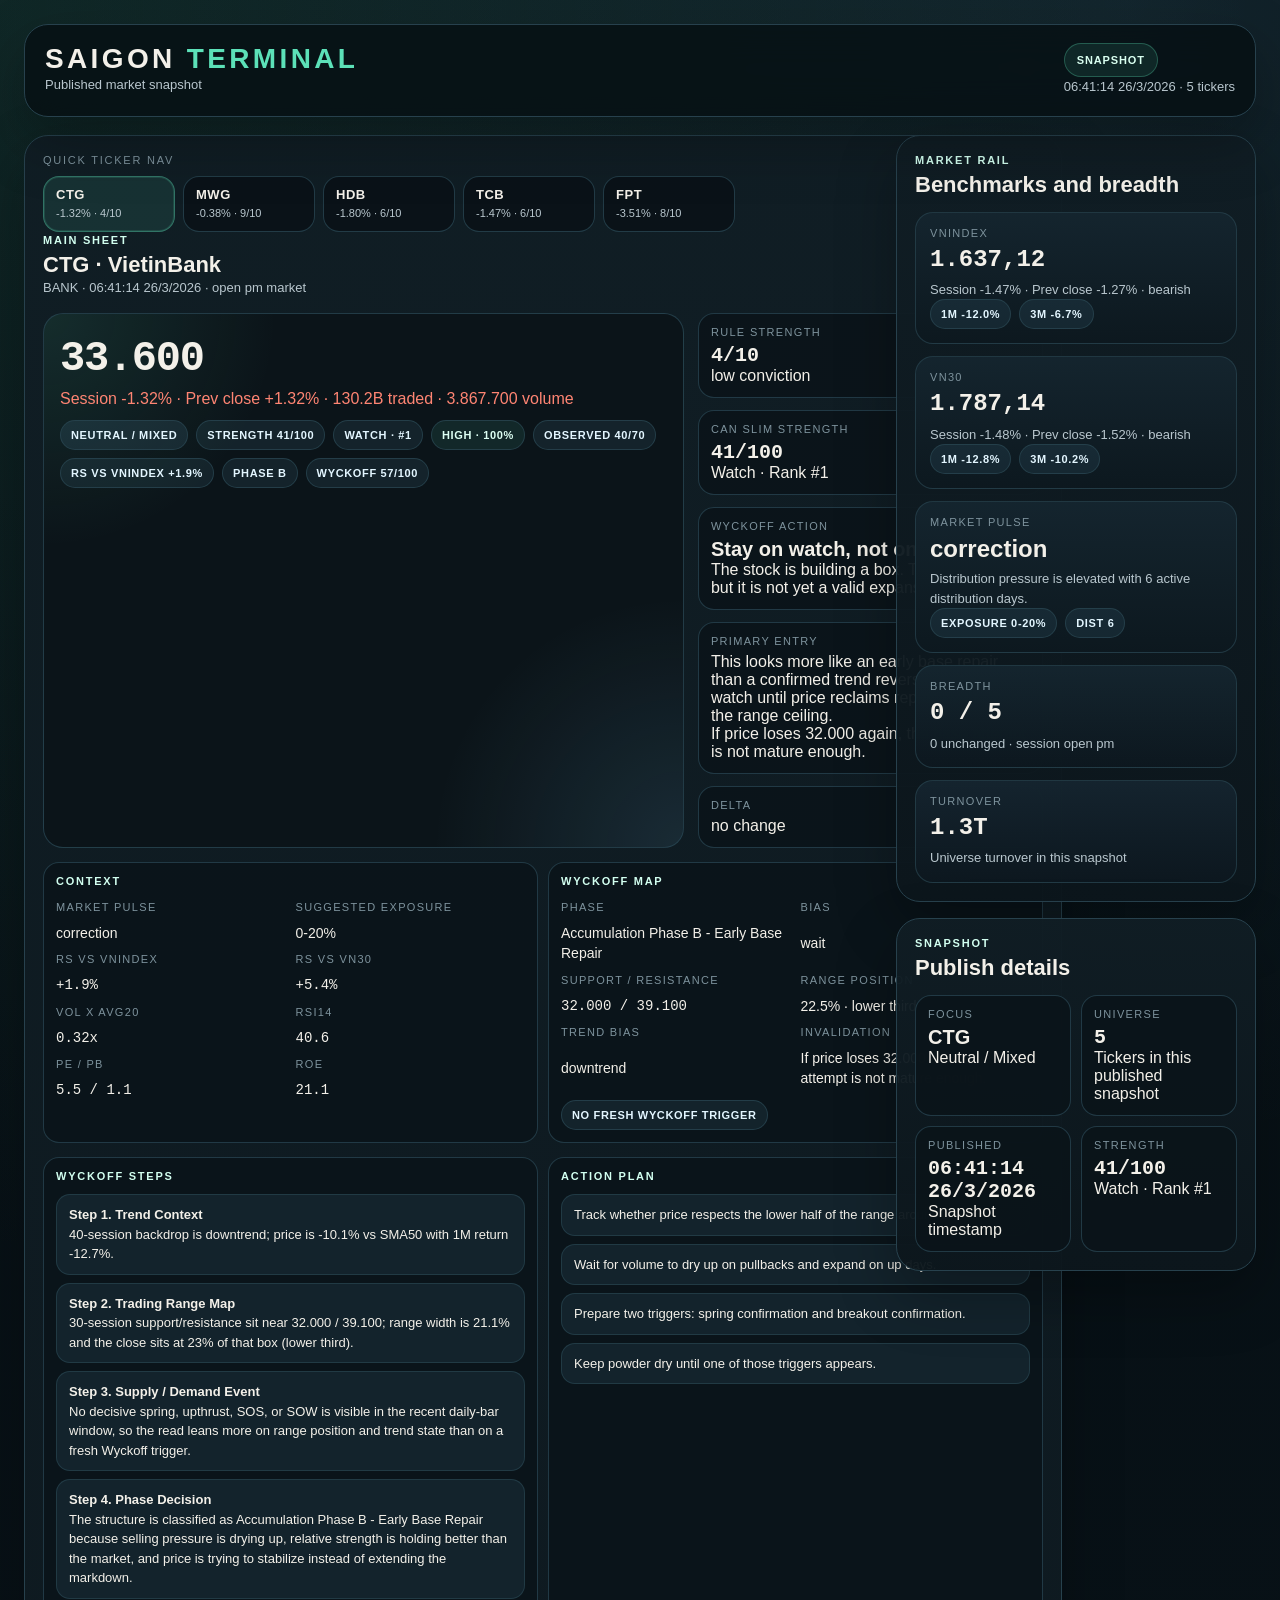
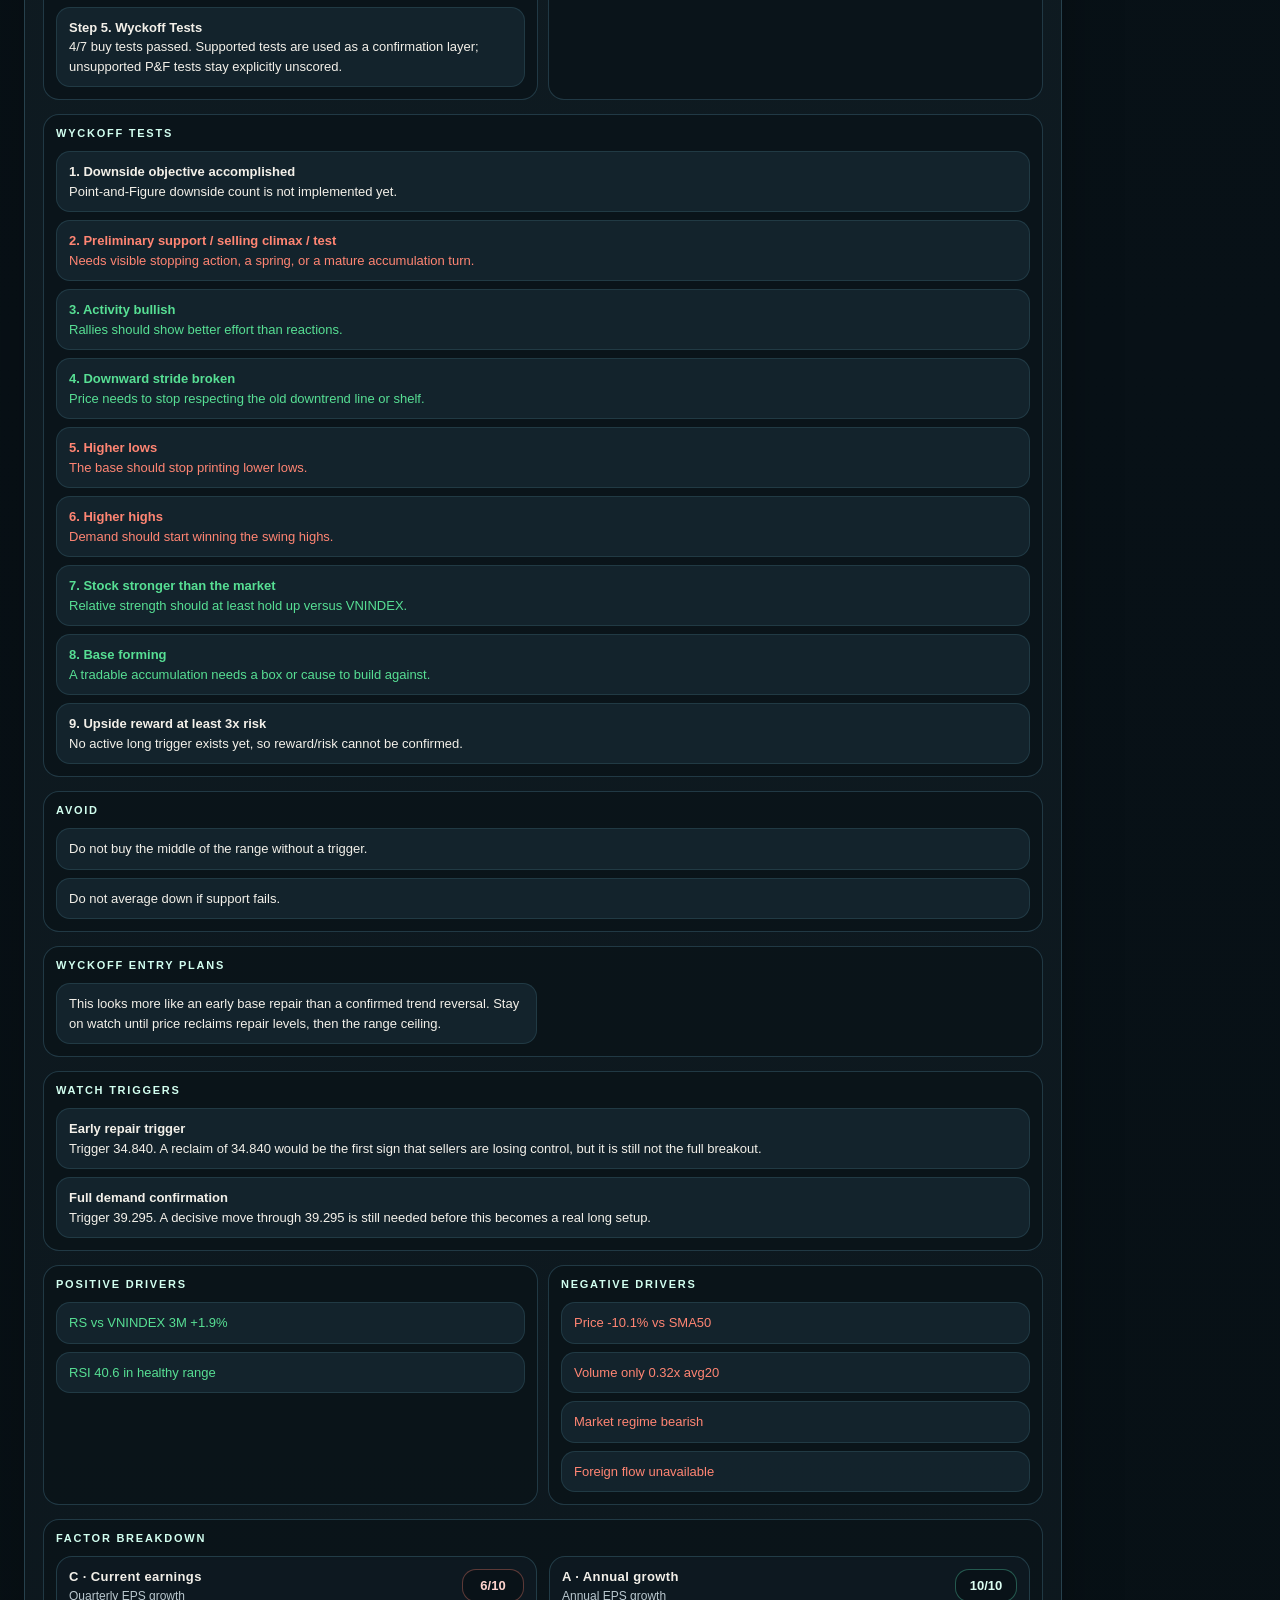
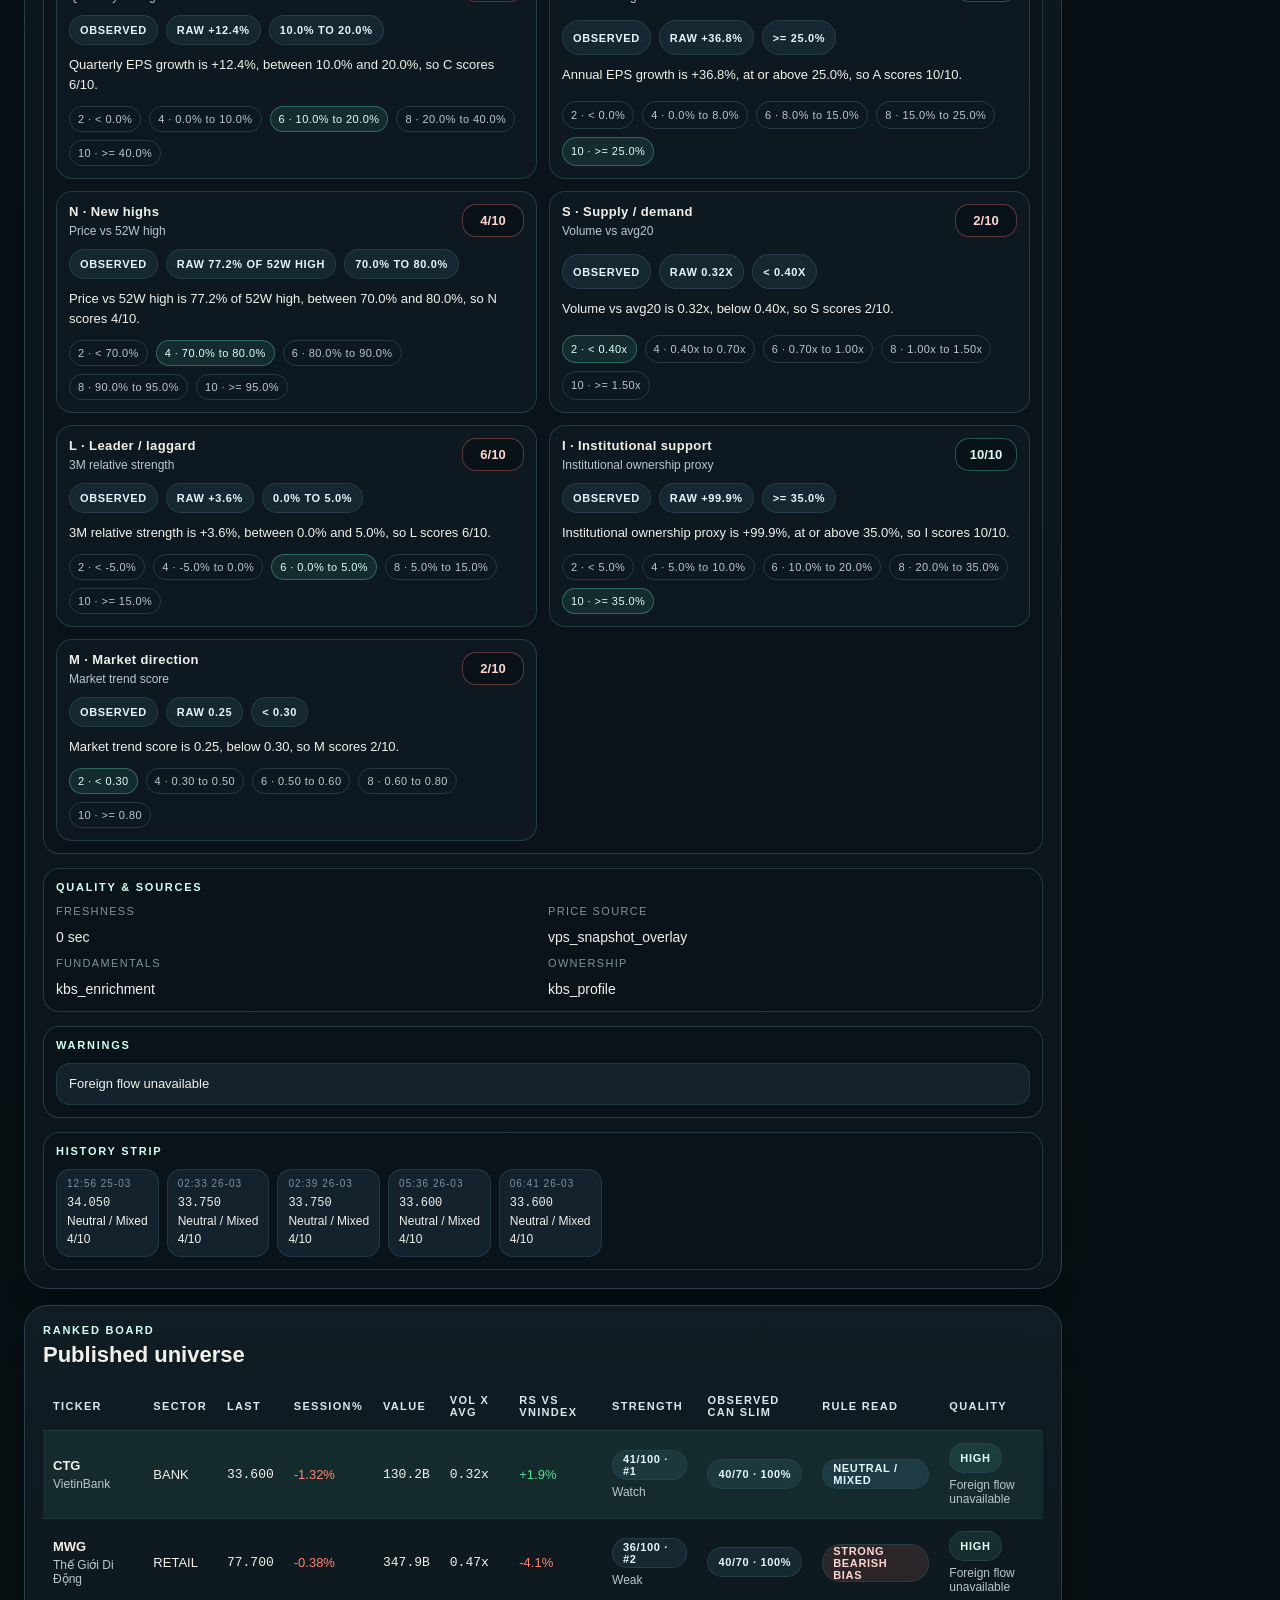
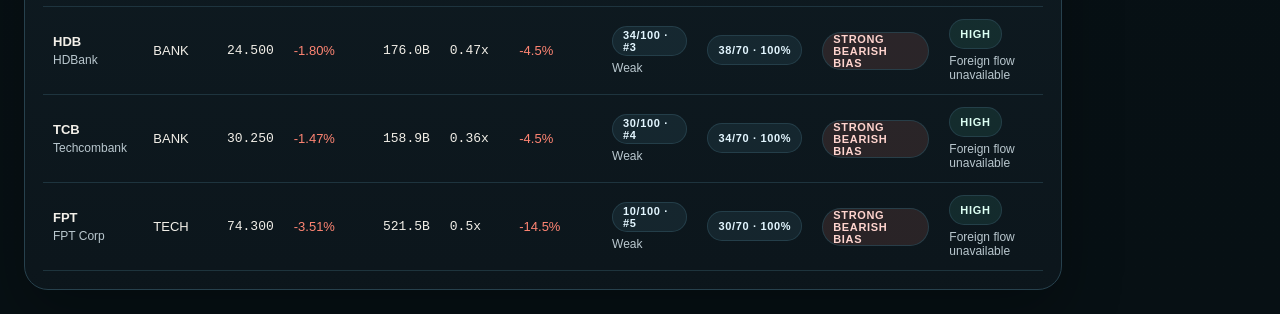
==== commit cabbb35b: "feat: add alert center command layer and intraday change semantics" ====
--- a/docs/index.html
+++ b/docs/index.html
@@ -201,7 +201,7 @@
 </div>
 
 <script>
-const DATA = {"snapshot":{"generated":"2026-03-25T12:56:29.810Z","engine":"Saigon Terminal v2.0","dataSource":"VPS + KBS","note":"Board data is VPS-first. KBS enriches fundamentals and ownership when available. CAN SLIM is the ticker-strength layer, while Wyckoff handles timing and entry logic. Market direction now includes an IBD-style pulse proxy and Wyckoff output includes a test checklist.","count":5,"universeCount":5,"requestedCount":5,"scannedCount":5,"errorCount":0,"scanMode":"watchlist","topN":null,"throttleMs":0,"market":{"asOf":"2026-03-25T12:56:29.787Z","session":"closed","regime":"bearish","pulse":{"primary":"VNINDEX","status":"correction","score":0.25,"exposure":"0-20%","distributionDays":6,"followThrough":null,"note":"Distribution pressure is elevated with 6 active distribution days."},"indexes":{"VNINDEX":{"price":1658.19,"changePct":2.69,"ret1m":-0.1121,"ret3m":-0.0414,"sma20":1730.3,"sma50":1795.61,"regime":"bearish","regimeScore":0.25,"trendScore":0.25,"pulse":{"symbol":"VNINDEX","status":"correction","score":0.25,"exposure":"0-20%","distributionDays":6,"distributionDayDates":["2026-03-02","2026-03-09","2026-03-13","2026-03-19","2026-03-20","2026-03-23"],"rallyDayCount":2,"followThrough":null,"note":"Distribution pressure is elevated with 6 active distribution days."},"date":"2026-03-25"},"VN30":{"price":1814.73,"changePct":2.52,"ret1m":-0.1151,"ret3m":-0.0769,"sma20":1884.99,"sma50":1974.03,"regime":"bearish","regimeScore":0.25,"trendScore":0.25,"pulse":{"symbol":"VN30","status":"correction","score":0.25,"exposure":"0-20%","distributionDays":5,"distributionDayDates":["2026-03-02","2026-03-09","2026-03-18","2026-03-19","2026-03-23"],"rallyDayCount":2,"followThrough":null,"note":"Distribution pressure is elevated with 5 active distribution days."},"date":"2026-03-25"}},"breadth":{"advancers":5,"decliners":0,"unchanged":0},"turnover":1951389876000,"sectors":{"leaders":[{"sector":"RETAIL","count":1,"turnover":592388692000,"avgChangePct":4.21,"avgObservedScorePct":60},{"sector":"BANK","count":3,"turnover":791254078000,"avgChangePct":2.38,"avgObservedScorePct":57.1},{"sector":"TECH","count":1,"turnover":567747106000,"avgChangePct":2.12,"avgObservedScorePct":45.7}],"laggards":[{"sector":"TECH","count":1,"turnover":567747106000,"avgChangePct":2.12,"avgObservedScorePct":45.7},{"sector":"BANK","count":3,"turnover":791254078000,"avgChangePct":2.38,"avgObservedScorePct":57.1},{"sector":"RETAIL","count":1,"turnover":592388692000,"avgChangePct":4.21,"avgObservedScorePct":60}],"all":[{"sector":"RETAIL","count":1,"turnover":592388692000,"avgChangePct":4.21,"avgObservedScorePct":60},{"sector":"BANK","count":3,"turnover":791254078000,"avgChangePct":2.38,"avgObservedScorePct":57.1},{"sector":"TECH","count":1,"turnover":567747106000,"avgChangePct":2.12,"avgObservedScorePct":45.7}]}},"providers":{"active":["vps","kbs"],"roadmap":{"kbs":{"status":"active","role":"fundamentals_ownership_enrichment"},"fireant":{"status":"planned","role":"fundamentals_enrichment"},"ssi":{"status":"planned","role":"execution_metadata"},"fiingroup":{"status":"vendor_review","role":"enterprise_datafeed"},"vietstock":{"status":"vendor_review","role":"enterprise_datafeed"},"vnstock":{"status":"reference_only","role":"research_prototyping"}}},"stocks":[{"ticker":"CTG","name":"VietinBank","sector":"BANK","scanTime":"2026-03-25T12:56:29.787Z","price":34050,"open":33750,"high":34100,"low":33700,"changePct":1.49,"priceDate":"2026-03-25","volume":6241100,"avgVol20":12468162,"volRatio":0.5,"tradedValue":211635701000,"avgValue20":439196901130,"sma20":35065,"sma50":37470,"sma200":37273,"rsi14":40.3,"macd":-1071,"atr14":1086,"pe":5.5,"pb":1.1,"eps":6441,"roe":21.1,"marketCap":264464464889850,"foreignNet5d":null,"canslim":{"C":6,"A":10,"N":4,"S":4,"L":6,"I":10,"M":2},"observedCanSlim":{"C":6,"A":10,"N":4,"S":4,"L":6,"I":10,"M":2},"canslimTotal":42,"observedCanSlimTotal":42,"observedCanSlimMax":70,"coveragePct":100,"strength":{"score":43,"label":"Watch","canSlimRatio":60,"marketLeader":false,"rank":1,"percentile":100},"volumeSignal":"NORMAL","wyckoffPhase":"Accumulation","wyckoffStage":"Phase B","wyckoffBias":"wait","wyckoff":{"phase":"Accumulation","stage":"Phase B","label":"Accumulation Phase B - Early Base Repair","code":"acc_b","confidence":57,"confidenceLabel":"low","bias":"wait","levels":{"support":32000,"resistance":39700,"midpoint":35850,"rangeWidthPct":22.61,"pricePositionPct":26.6,"atr":1086},"events":{"spring":{"active":false,"name":"spring"},"upthrust":{"active":false,"name":"upthrust"},"sos":{"active":false,"name":"SOS"},"sow":{"active":false,"name":"SOW"},"stoppingVolume":{"active":false,"name":"stopping_volume"},"buyingClimax":{"active":false,"name":"buying_climax"},"backup":{"active":false,"name":"backup","date":"2026-03-25","price":34050,"support":32000,"resistance":39700,"volumeRatio":0.5},"lpsy":{"active":false,"name":"LPSY","date":"2026-03-25","price":34050,"support":32000,"resistance":39700,"volumeRatio":0.5}},"tests":{"activeSide":"buy","summary":"4/7 buy tests passed","active":{"side":"buy","supported":7,"passed":4,"ratio":0.57,"summary":"4/7 buy tests passed"},"buy":{"side":"buy","supported":7,"passed":4,"ratio":0.57,"summary":"4/7 buy tests passed","items":[{"label":"1. Downside objective accomplished","supported":false,"passed":null,"status":"unsupported","detail":"Point-and-Figure downside count is not implemented yet."},{"label":"2. Preliminary support / selling climax / test","supported":true,"passed":false,"status":"fail","detail":"Needs visible stopping action, a spring, or a mature accumulation turn."},{"label":"3. Activity bullish","supported":true,"passed":true,"status":"pass","detail":"Rallies should show better effort than reactions."},{"label":"4. Downward stride broken","supported":true,"passed":true,"status":"pass","detail":"Price needs to stop respecting the old downtrend line or shelf."},{"label":"5. Higher lows","supported":true,"passed":false,"status":"fail","detail":"The base should stop printing lower lows."},{"label":"6. Higher highs","supported":true,"passed":false,"status":"fail","detail":"Demand should start winning the swing highs."},{"label":"7. Stock stronger than the market","supported":true,"passed":true,"status":"pass","detail":"Relative strength should at least hold up versus VNINDEX."},{"label":"8. Base forming","supported":true,"passed":true,"status":"pass","detail":"A tradable accumulation needs a box or cause to build against."},{"label":"9. Upside reward at least 3x risk","supported":false,"passed":null,"status":"unsupported","detail":"No active long trigger exists yet, so reward/risk cannot be confirmed."}]},"sell":{"side":"sell","supported":8,"passed":3,"ratio":0.38,"summary":"3/8 sell tests passed","items":[{"label":"1. Upside objective accomplished","supported":false,"passed":null,"status":"unsupported","detail":"Point-and-Figure upside count is not implemented yet."},{"label":"2. Activity bearish","supported":true,"passed":true,"status":"pass","detail":"Reactions should carry more pressure than rallies."},{"label":"3. Preliminary supply / buying climax","supported":true,"passed":false,"status":"fail","detail":"Supply should be visible near the top or at the failed breakout."},{"label":"4. Stock weaker than the market","supported":true,"passed":false,"status":"fail","detail":"Relative weakness should confirm the bearish case."},{"label":"5. Upward stride broken","supported":true,"passed":true,"status":"pass","detail":"The prior uptrend should no longer be intact."},{"label":"6. Lower highs","supported":true,"passed":false,"status":"fail","detail":"Bearish structures lose altitude on rallies."},{"label":"7. Lower lows","supported":true,"passed":true,"status":"pass","detail":"Support breaks should create lower lows."},{"label":"8. Crown / supply range forming","supported":true,"passed":false,"status":"fail","detail":"Distribution normally leaves a lateral crown before markdown expands."},{"label":"9. Downside reward at least 3x risk","supported":true,"passed":false,"status":"fail","detail":"The damaged structure should still offer meaningful downside asymmetry."}]}},"action":{"label":"Stay on watch, not on full risk","summary":"The stock is building a box. That is useful, but it is not yet a valid expansion move.","steps":["Track whether price respects the lower half of the range around 32.000.","Wait for volume to dry up on pullbacks and expand on up days.","Prepare two triggers: spring confirmation and breakout confirmation.","Keep powder dry until one of those triggers appears."],"shouldAvoid":["Do not buy the middle of the range without a trigger.","Do not average down if support fails."]},"entry":{"status":"wait","summary":"This looks more like an early base repair than a confirmed trend reversal. Stay on watch until price reclaims repair levels, then the range ceiling.","plans":[],"watch":[{"label":"Early repair trigger","price":35080,"why":"A reclaim of 35.080 would be the first sign that sellers are losing control, but it is still not the full breakout."},{"label":"Full demand confirmation","price":39898,"why":"A decisive move through 39.898 is still needed before this becomes a real long setup."}],"invalidation":"If price loses 32.000 again, the base attempt is not mature enough."},"reasoning":[{"step":1,"title":"Trend Context","detail":"40-session backdrop is downtrend; price is -9.1% vs SMA50 with 1M return -11.6%."},{"step":2,"title":"Trading Range Map","detail":"30-session support/resistance sit near 32.000 / 39.700; range width is 22.6% and the close sits at 27% of that box (lower third)."},{"step":3,"title":"Supply / Demand Event","detail":"No decisive spring, upthrust, SOS, or SOW is visible in the recent daily-bar window, so the read leans more on range position and trend state than on a fresh Wyckoff trigger."},{"step":4,"title":"Phase Decision","detail":"The structure is classified as Accumulation Phase B - Early Base Repair because selling pressure is drying up, relative strength is holding better than the market, and price is trying to stabilize instead of extending the markdown."},{"step":5,"title":"Wyckoff Tests","detail":"4/7 buy tests passed. Supported tests are used as a confirmation layer; unsupported P&F tests stay explicitly unscored."}],"context":{"trendBias":"downtrend","volumeDry":true,"priceVsSma50Pct":-9.13,"ret20":-0.1156,"ret40":-0.153,"distanceFromSma20Atr":-0.93,"rangeLocation":"lower third"},"notes":["Wyckoff output is inferred from daily OHLCV, not intraday tape.","The entry plan is only active when price behavior matches the listed confirmation condition."]},"relative":{"ret1d":0.0149,"ret1w":-0.0271,"ret1m":-0.1086,"ret3m":-0.0327,"vsVNINDEX3m":0.0087,"vsVN303m":0.0442,"priceVsSma20Pct":-2.89,"priceVsSma50Pct":-9.13},"market":{"session":"closed","regime":"bearish","trendScore":0.25,"pulse":{"primary":"VNINDEX","status":"correction","score":0.25,"exposure":"0-20%","distributionDays":6,"followThrough":null,"note":"Distribution pressure is elevated with 6 active distribution days."},"indexes":{"VNINDEX":{"price":1658.19,"changePct":2.69,"ret1m":-0.1121,"ret3m":-0.0414,"sma20":1730.3,"sma50":1795.61,"regime":"bearish","regimeScore":0.25,"trendScore":0.25,"pulse":{"symbol":"VNINDEX","status":"correction","score":0.25,"exposure":"0-20%","distributionDays":6,"distributionDayDates":["2026-03-02","2026-03-09","2026-03-13","2026-03-19","2026-03-20","2026-03-23"],"rallyDayCount":2,"followThrough":null,"note":"Distribution pressure is elevated with 6 active distribution days."},"date":"2026-03-25"},"VN30":{"price":1814.73,"changePct":2.52,"ret1m":-0.1151,"ret3m":-0.0769,"sma20":1884.99,"sma50":1974.03,"regime":"bearish","regimeScore":0.25,"trendScore":0.25,"pulse":{"symbol":"VN30","status":"correction","score":0.25,"exposure":"0-20%","distributionDays":5,"distributionDayDates":["2026-03-02","2026-03-09","2026-03-18","2026-03-19","2026-03-23"],"rallyDayCount":2,"followThrough":null,"note":"Distribution pressure is elevated with 5 active distribution days."},"date":"2026-03-25"}}},"quality":{"score":94,"label":"high","coveragePct":100,"coverageLabel":"strong","historyBars":57,"freshnessSec":0,"snapshotOverlayUsed":true,"missingFactors":[],"missingFields":["foreignNet5d"],"sourceFlags":{"price":"vps_snapshot_overlay","market":"vps_history","fundamentals":"kbs_enrichment","ownership":"kbs_profile","foreign":"unavailable","providerRoadmap":{"kbs":{"status":"active","role":"fundamentals_ownership_enrichment"},"fireant":{"status":"planned","role":"fundamentals_enrichment"},"ssi":{"status":"planned","role":"execution_metadata"},"fiingroup":{"status":"vendor_review","role":"enterprise_datafeed"},"vietstock":{"status":"vendor_review","role":"enterprise_datafeed"},"vnstock":{"status":"reference_only","role":"research_prototyping"}}},"warnings":["Foreign flow unavailable"]},"explain":{"ruleRead":"Neutral / Mixed","ruleStrength":{"score":4,"label":"low conviction","rawScore":44},"driversPositive":["RS vs VNINDEX 3M +0.9%","RSI 40.3 in healthy range"],"driversNegative":["Price -9.1% vs SMA50","Volume only 0.5x avg20","Market regime bearish","Foreign flow unavailable"],"factorBreakdown":{"C":{"metric":"epsGrowthQoQ","rawValue":0.1239,"thresholds":[0,0.1,0.2,0.4],"score":6,"status":"observed","legacyScore":6,"factorLabel":"Current earnings","metricLabel":"Quarterly EPS growth","displayValue":"+12.4%","bandLabel":"10.0% to 20.0%","bands":[{"score":2,"label":"\u003c 0.0%","active":false},{"score":4,"label":"0.0% to 10.0%","active":false},{"score":6,"label":"10.0% to 20.0%","active":true},{"score":8,"label":"20.0% to 40.0%","active":false},{"score":10,"label":">= 40.0%","active":false}],"reason":"Quarterly EPS growth is +12.4%, between 10.0% and 20.0%, so C scores 6/10."},"A":{"metric":"epsGrowth1Y","rawValue":0.3683,"thresholds":[0,0.08,0.15,0.25],"score":10,"status":"observed","legacyScore":10,"factorLabel":"Annual growth","metricLabel":"Annual EPS growth","displayValue":"+36.8%","bandLabel":">= 25.0%","bands":[{"score":2,"label":"\u003c 0.0%","active":false},{"score":4,"label":"0.0% to 8.0%","active":false},{"score":6,"label":"8.0% to 15.0%","active":false},{"score":8,"label":"15.0% to 25.0%","active":false},{"score":10,"label":">= 25.0%","active":true}],"reason":"Annual EPS growth is +36.8%, at or above 25.0%, so A scores 10/10."},"N":{"metric":"nearHighPct","rawValue":0.783,"thresholds":[0.7,0.8,0.9,0.95],"score":4,"status":"observed","legacyScore":4,"factorLabel":"New highs","metricLabel":"Price vs 52W high","displayValue":"78.3% of 52W high","bandLabel":"70.0% to 80.0%","bands":[{"score":2,"label":"\u003c 70.0%","active":false},{"score":4,"label":"70.0% to 80.0%","active":true},{"score":6,"label":"80.0% to 90.0%","active":false},{"score":8,"label":"90.0% to 95.0%","active":false},{"score":10,"label":">= 95.0%","active":false}],"reason":"Price vs 52W high is 78.3% of 52W high, between 70.0% and 80.0%, so N scores 4/10."},"S":{"metric":"volScore","rawValue":0.5,"thresholds":[0.4,0.7,1,1.5],"score":4,"status":"observed","legacyScore":4,"factorLabel":"Supply / demand","metricLabel":"Volume vs avg20","displayValue":"0.50x","bandLabel":"0.40x to 0.70x","bands":[{"score":2,"label":"\u003c 0.40x","active":false},{"score":4,"label":"0.40x to 0.70x","active":true},{"score":6,"label":"0.70x to 1.00x","active":false},{"score":8,"label":"1.00x to 1.50x","active":false},{"score":10,"label":">= 1.50x","active":false}],"reason":"Volume vs avg20 is 0.50x, between 0.40x and 0.70x, so S scores 4/10."},"L":{"metric":"rs3m","rawValue":0.0264,"thresholds":[-0.05,0,0.05,0.15],"score":6,"status":"observed","legacyScore":6,"factorLabel":"Leader / laggard","metricLabel":"3M relative strength","displayValue":"+2.6%","bandLabel":"0.0% to 5.0%","bands":[{"score":2,"label":"\u003c -5.0%","active":false},{"score":4,"label":"-5.0% to 0.0%","active":false},{"score":6,"label":"0.0% to 5.0%","active":true},{"score":8,"label":"5.0% to 15.0%","active":false},{"score":10,"label":">= 15.0%","active":false}],"reason":"3M relative strength is +2.6%, between 0.0% and 5.0%, so L scores 6/10."},"I":{"metric":"institutionScore","rawValue":0.9994,"thresholds":[0.05,0.1,0.2,0.35],"score":10,"status":"observed","legacyScore":10,"factorLabel":"Institutional support","metricLabel":"Institutional ownership proxy","displayValue":"+99.9%","bandLabel":">= 35.0%","bands":[{"score":2,"label":"\u003c 5.0%","active":false},{"score":4,"label":"5.0% to 10.0%","active":false},{"score":6,"label":"10.0% to 20.0%","active":false},{"score":8,"label":"20.0% to 35.0%","active":false},{"score":10,"label":">= 35.0%","active":true}],"reason":"Institutional ownership proxy is +99.9%, at or above 35.0%, so I scores 10/10."},"M":{"metric":"marketTrend","rawValue":0.25,"thresholds":[0.3,0.5,0.6,0.8],"score":2,"status":"observed","legacyScore":2,"factorLabel":"Market direction","metricLabel":"Market trend score","displayValue":"0.25","bandLabel":"\u003c 0.30","bands":[{"score":2,"label":"\u003c 0.30","active":true},{"score":4,"label":"0.30 to 0.50","active":false},{"score":6,"label":"0.50 to 0.60","active":false},{"score":8,"label":"0.60 to 0.80","active":false},{"score":10,"label":">= 0.80","active":false}],"reason":"Market trend score is 0.25, below 0.30, so M scores 2/10."}},"normalizedCanSlim":42,"wyckoffAction":{"label":"Stay on watch, not on full risk","summary":"The stock is building a box. That is useful, but it is not yet a valid expansion move.","steps":["Track whether price respects the lower half of the range around 32.000.","Wait for volume to dry up on pullbacks and expand on up days.","Prepare two triggers: spring confirmation and breakout confirmation.","Keep powder dry until one of those triggers appears."],"shouldAvoid":["Do not buy the middle of the range without a trigger.","Do not average down if support fails."]},"wyckoffEntry":{"status":"wait","summary":"This looks more like an early base repair than a confirmed trend reversal. Stay on watch until price reclaims repair levels, then the range ceiling.","plans":[],"watch":[{"label":"Early repair trigger","price":35080,"why":"A reclaim of 35.080 would be the first sign that sellers are losing control, but it is still not the full breakout."},{"label":"Full demand confirmation","price":39898,"why":"A decisive move through 39.898 is still needed before this becomes a real long setup."}],"invalidation":"If price loses 32.000 again, the base attempt is not mature enough."},"wyckoffReasoning":[{"step":1,"title":"Trend Context","detail":"40-session backdrop is downtrend; price is -9.1% vs SMA50 with 1M return -11.6%."},{"step":2,"title":"Trading Range Map","detail":"30-session support/resistance sit near 32.000 / 39.700; range width is 22.6% and the close sits at 27% of that box (lower third)."},{"step":3,"title":"Supply / Demand Event","detail":"No decisive spring, upthrust, SOS, or SOW is visible in the recent daily-bar window, so the read leans more on range position and trend state than on a fresh Wyckoff trigger."},{"step":4,"title":"Phase Decision","detail":"The structure is classified as Accumulation Phase B - Early Base Repair because selling pressure is drying up, relative strength is holding better than the market, and price is trying to stabilize instead of extending the markdown."},{"step":5,"title":"Wyckoff Tests","detail":"4/7 buy tests passed. Supported tests are used as a confirmation layer; unsupported P&F tests stay explicitly unscored."}]},"entry":[],"tp":[],"sl":null,"signal":"HOLD","confidence":4,"rawScore":44,"delta":"no change","historyMini":[{"timestamp":"2026-03-25T11:09:19.358Z","price":34050,"signal":"HOLD","confidence":4,"observedPct":0.6},{"timestamp":"2026-03-25T11:10:37.754Z","price":34050,"signal":"HOLD","confidence":4,"observedPct":0.6},{"timestamp":"2026-03-25T11:10:54.706Z","price":34050,"signal":"HOLD","confidence":4,"observedPct":0.6},{"timestamp":"2026-03-25T11:12:08.452Z","price":34050,"signal":"HOLD","confidence":4,"observedPct":0.6},{"timestamp":"2026-03-25T12:56:29.787Z","price":34050,"signal":"HOLD","confidence":4,"observedPct":0.6}]},{"ticker":"MWG","name":"Thế Giới Di Động","sector":"RETAIL","scanTime":"2026-03-25T12:56:29.446Z","price":79200,"open":77000,"high":79500,"low":76800,"changePct":4.21,"priceDate":"2026-03-25","volume":7550200,"avgVol20":9646817,"volRatio":0.78,"tradedValue":592388692000,"avgValue20":804081109990,"sma20":83560,"sma50":86654,"sma200":86837,"rsi14":42.7,"macd":-2835,"atr14":3543,"pe":18.5,"pb":3.9,"eps":4773,"roe":23.1,"marketCap":116299143496800,"foreignNet5d":null,"canslim":{"C":4,"A":10,"N":6,"S":6,"L":4,"I":10,"M":2},"observedCanSlim":{"C":4,"A":10,"N":6,"S":6,"L":4,"I":10,"M":2},"canslimTotal":42,"observedCanSlimTotal":42,"observedCanSlimMax":70,"coveragePct":100,"strength":{"score":38,"label":"Weak","canSlimRatio":60,"marketLeader":false,"rank":2,"percentile":75},"volumeSignal":"NORMAL","wyckoffPhase":"Markdown","wyckoffStage":"Phase E","wyckoffBias":"avoid","wyckoff":{"phase":"Markdown","stage":"Phase E","label":"Markdown Phase E - Active Downtrend","code":"markdown","confidence":77,"confidenceLabel":"moderate","bias":"avoid","levels":{"support":74200,"resistance":94300,"midpoint":84250,"rangeWidthPct":25.38,"pricePositionPct":24.9,"atr":3543},"events":{"spring":{"active":false,"name":"spring"},"upthrust":{"active":false,"name":"upthrust"},"sos":{"active":false,"name":"SOS"},"sow":{"active":true,"name":"SOW","index":54,"date":"2026-03-23","price":74200,"low":74200,"high":78100,"support":77000,"resistance":94400,"volumeRatio":1.98,"closeLocation":0},"stoppingVolume":{"active":false,"name":"stopping_volume"},"buyingClimax":{"active":false,"name":"buying_climax"},"backup":{"active":false,"name":"backup","date":"2026-03-25","price":79200,"support":74200,"resistance":94300,"volumeRatio":0.78},"lpsy":{"active":false,"name":"LPSY","date":"2026-03-25","price":79200,"support":77000,"resistance":94300,"volumeRatio":0.78}},"tests":{"activeSide":"sell","summary":"6/8 sell tests passed","active":{"side":"sell","supported":8,"passed":6,"ratio":0.75,"summary":"6/8 sell tests passed"},"buy":{"side":"buy","supported":7,"passed":1,"ratio":0.14,"summary":"1/7 buy tests passed","items":[{"label":"1. Downside objective accomplished","supported":false,"passed":null,"status":"unsupported","detail":"Point-and-Figure downside count is not implemented yet."},{"label":"2. Preliminary support / selling climax / test","supported":true,"passed":false,"status":"fail","detail":"Needs visible stopping action, a spring, or a mature accumulation turn."},{"label":"3. Activity bullish","supported":true,"passed":true,"status":"pass","detail":"Rallies should show better effort than reactions."},{"label":"4. Downward stride broken","supported":true,"passed":false,"status":"fail","detail":"Price needs to stop respecting the old downtrend line or shelf."},{"label":"5. Higher lows","supported":true,"passed":false,"status":"fail","detail":"The base should stop printing lower lows."},{"label":"6. Higher highs","supported":true,"passed":false,"status":"fail","detail":"Demand should start winning the swing highs."},{"label":"7. Stock stronger than the market","supported":true,"passed":false,"status":"fail","detail":"Relative strength should at least hold up versus VNINDEX."},{"label":"8. Base forming","supported":true,"passed":false,"status":"fail","detail":"A tradable accumulation needs a box or cause to build against."},{"label":"9. Upside reward at least 3x risk","supported":false,"passed":null,"status":"unsupported","detail":"No active long trigger exists yet, so reward/risk cannot be confirmed."}]},"sell":{"side":"sell","supported":8,"passed":6,"ratio":0.75,"summary":"6/8 sell tests passed","items":[{"label":"1. Upside objective accomplished","supported":false,"passed":null,"status":"unsupported","detail":"Point-and-Figure upside count is not implemented yet."},{"label":"2. Activity bearish","supported":true,"passed":true,"status":"pass","detail":"Reactions should carry more pressure than rallies."},{"label":"3. Preliminary supply / buying climax","supported":true,"passed":false,"status":"fail","detail":"Supply should be visible near the top or at the failed breakout."},{"label":"4. Stock weaker than the market","supported":true,"passed":true,"status":"pass","detail":"Relative weakness should confirm the bearish case."},{"label":"5. Upward stride broken","supported":true,"passed":true,"status":"pass","detail":"The prior uptrend should no longer be intact."},{"label":"6. Lower highs","supported":true,"passed":true,"status":"pass","detail":"Bearish structures lose altitude on rallies."},{"label":"7. Lower lows","supported":true,"passed":true,"status":"pass","detail":"Support breaks should create lower lows."},{"label":"8. Crown / supply range forming","supported":true,"passed":true,"status":"pass","detail":"Distribution normally leaves a lateral crown before markdown expands."},{"label":"9. Downside reward at least 3x risk","supported":true,"passed":false,"status":"fail","detail":"The damaged structure should still offer meaningful downside asymmetry."}]}},"action":{"label":"No long entries in active markdown","summary":"Trend and structure are both hostile. The correct action is patience.","steps":["Stand aside while price stays below key moving averages and keeps making weak rebounds.","Wait for stopping action, a spring, or a new range before reconsidering any long.","Do not treat 74.200 as stable support if price is already below it.","Keep the name on a watchlist, not in a fresh long position."],"shouldAvoid":["Do not catch a falling knife in Phase E markdown.","Do not set a buy just because RSI looks low without structural repair."]},"entry":{"status":"avoid","summary":"Do not buy into active markdown. Wait for stopping action or a spring first.","plans":[],"watch":[{"label":"Early repair / stop bleeding trigger","price":83560,"why":"A reclaim of 83.560 would only improve the tape from damaged to repair mode. It is not the same as a confirmed buy yet."},{"label":"Full demand confirmation","price":94771,"why":"A decisive move through 94.771 is needed before the structure becomes a real buy setup."}],"invalidation":"A clean move below 73.829 keeps the structure defensive."},"reasoning":[{"step":1,"title":"Trend Context","detail":"40-session backdrop is downtrend; price is -8.6% vs SMA50 with 1M return -14.8%."},{"step":2,"title":"Trading Range Map","detail":"30-session support/resistance sit near 74.200 / 94.300; range width is 25.4% and the close sits at 25% of that box (lower third)."},{"step":3,"title":"Supply / Demand Event","detail":"Recent structural signals: SOW on 2026-03-23 (1.98x vol)."},{"step":4,"title":"Phase Decision","detail":"The structure is classified as Markdown Phase E - Active Downtrend because the stock is still below trend support and no convincing stopping or spring event has appeared yet."},{"step":5,"title":"Wyckoff Tests","detail":"6/8 sell tests passed. Supported tests are used as a confirmation layer; unsupported P&F tests stay explicitly unscored."}],"context":{"trendBias":"downtrend","volumeDry":false,"priceVsSma50Pct":-8.6,"ret20":-0.1484,"ret40":-0.0726,"distanceFromSma20Atr":-1.23,"rangeLocation":"lower third"},"notes":["Wyckoff output is inferred from daily OHLCV, not intraday tape.","The entry plan is only active when price behavior matches the listed confirmation condition."]},"relative":{"ret1d":0.0421,"ret1w":-0.0538,"ret1m":-0.141,"ret3m":-0.0897,"vsVNINDEX3m":-0.0483,"vsVN303m":-0.0128,"priceVsSma20Pct":-5.22,"priceVsSma50Pct":-8.6},"market":{"session":"closed","regime":"bearish","trendScore":0.25,"pulse":{"primary":"VNINDEX","status":"correction","score":0.25,"exposure":"0-20%","distributionDays":6,"followThrough":null,"note":"Distribution pressure is elevated with 6 active distribution days."},"indexes":{"VNINDEX":{"price":1658.19,"changePct":2.69,"ret1m":-0.1121,"ret3m":-0.0414,"sma20":1730.3,"sma50":1795.61,"regime":"bearish","regimeScore":0.25,"trendScore":0.25,"pulse":{"symbol":"VNINDEX","status":"correction","score":0.25,"exposure":"0-20%","distributionDays":6,"distributionDayDates":["2026-03-02","2026-03-09","2026-03-13","2026-03-19","2026-03-20","2026-03-23"],"rallyDayCount":2,"followThrough":null,"note":"Distribution pressure is elevated with 6 active distribution days."},"date":"2026-03-25"},"VN30":{"price":1814.73,"changePct":2.52,"ret1m":-0.1151,"ret3m":-0.0769,"sma20":1884.99,"sma50":1974.03,"regime":"bearish","regimeScore":0.25,"trendScore":0.25,"pulse":{"symbol":"VN30","status":"correction","score":0.25,"exposure":"0-20%","distributionDays":5,"distributionDayDates":["2026-03-02","2026-03-09","2026-03-18","2026-03-19","2026-03-23"],"rallyDayCount":2,"followThrough":null,"note":"Distribution pressure is elevated with 5 active distribution days."},"date":"2026-03-25"}}},"quality":{"score":96,"label":"high","coveragePct":100,"coverageLabel":"strong","historyBars":57,"freshnessSec":0,"snapshotOverlayUsed":true,"missingFactors":[],"missingFields":["foreignNet5d"],"sourceFlags":{"price":"vps_snapshot_overlay","market":"vps_history","fundamentals":"kbs_enrichment","ownership":"kbs_profile","foreign":"unavailable","providerRoadmap":{"kbs":{"status":"active","role":"fundamentals_ownership_enrichment"},"fireant":{"status":"planned","role":"fundamentals_enrichment"},"ssi":{"status":"planned","role":"execution_metadata"},"fiingroup":{"status":"vendor_review","role":"enterprise_datafeed"},"vietstock":{"status":"vendor_review","role":"enterprise_datafeed"},"vnstock":{"status":"reference_only","role":"research_prototyping"}}},"warnings":["Foreign flow unavailable"]},"explain":{"ruleRead":"Strong Bearish Bias","ruleStrength":{"score":8,"label":"high conviction","rawScore":18},"driversPositive":["RSI 42.7 in healthy range"],"driversNegative":["RS vs VNINDEX 3M -4.8%","Price -8.6% vs SMA50","Market regime bearish","CAN SLIM strength Weak (38/100)","Wyckoff Markdown Phase E - Active Downtrend"],"factorBreakdown":{"C":{"metric":"epsGrowthQoQ","rawValue":0.0169,"thresholds":[0,0.1,0.2,0.4],"score":4,"status":"observed","legacyScore":4,"factorLabel":"Current earnings","metricLabel":"Quarterly EPS growth","displayValue":"+1.7%","bandLabel":"0.0% to 10.0%","bands":[{"score":2,"label":"\u003c 0.0%","active":false},{"score":4,"label":"0.0% to 10.0%","active":true},{"score":6,"label":"10.0% to 20.0%","active":false},{"score":8,"label":"20.0% to 40.0%","active":false},{"score":10,"label":">= 40.0%","active":false}],"reason":"Quarterly EPS growth is +1.7%, between 0.0% and 10.0%, so C scores 4/10."},"A":{"metric":"epsGrowth1Y","rawValue":0.9383,"thresholds":[0,0.08,0.15,0.25],"score":10,"status":"observed","legacyScore":10,"factorLabel":"Annual growth","metricLabel":"Annual EPS growth","displayValue":"+93.8%","bandLabel":">= 25.0%","bands":[{"score":2,"label":"\u003c 0.0%","active":false},{"score":4,"label":"0.0% to 8.0%","active":false},{"score":6,"label":"8.0% to 15.0%","active":false},{"score":8,"label":"15.0% to 25.0%","active":false},{"score":10,"label":">= 25.0%","active":true}],"reason":"Annual EPS growth is +93.8%, at or above 25.0%, so A scores 10/10."},"N":{"metric":"nearHighPct","rawValue":0.839,"thresholds":[0.7,0.8,0.9,0.95],"score":6,"status":"observed","legacyScore":6,"factorLabel":"New highs","metricLabel":"Price vs 52W high","displayValue":"83.9% of 52W high","bandLabel":"80.0% to 90.0%","bands":[{"score":2,"label":"\u003c 70.0%","active":false},{"score":4,"label":"70.0% to 80.0%","active":false},{"score":6,"label":"80.0% to 90.0%","active":true},{"score":8,"label":"90.0% to 95.0%","active":false},{"score":10,"label":">= 95.0%","active":false}],"reason":"Price vs 52W high is 83.9% of 52W high, between 80.0% and 90.0%, so N scores 6/10."},"S":{"metric":"volScore","rawValue":0.78,"thresholds":[0.4,0.7,1,1.5],"score":6,"status":"observed","legacyScore":6,"factorLabel":"Supply / demand","metricLabel":"Volume vs avg20","displayValue":"0.78x","bandLabel":"0.70x to 1.00x","bands":[{"score":2,"label":"\u003c 0.40x","active":false},{"score":4,"label":"0.40x to 0.70x","active":false},{"score":6,"label":"0.70x to 1.00x","active":true},{"score":8,"label":"1.00x to 1.50x","active":false},{"score":10,"label":">= 1.50x","active":false}],"reason":"Volume vs avg20 is 0.78x, between 0.70x and 1.00x, so S scores 6/10."},"L":{"metric":"rs3m","rawValue":-0.0306,"thresholds":[-0.05,0,0.05,0.15],"score":4,"status":"observed","legacyScore":4,"factorLabel":"Leader / laggard","metricLabel":"3M relative strength","displayValue":"-3.1%","bandLabel":"-5.0% to 0.0%","bands":[{"score":2,"label":"\u003c -5.0%","active":false},{"score":4,"label":"-5.0% to 0.0%","active":true},{"score":6,"label":"0.0% to 5.0%","active":false},{"score":8,"label":"5.0% to 15.0%","active":false},{"score":10,"label":">= 15.0%","active":false}],"reason":"3M relative strength is -3.1%, between -5.0% and 0.0%, so L scores 4/10."},"I":{"metric":"institutionScore","rawValue":1,"thresholds":[0.05,0.1,0.2,0.35],"score":10,"status":"observed","legacyScore":10,"factorLabel":"Institutional support","metricLabel":"Institutional ownership proxy","displayValue":"+100.0%","bandLabel":">= 35.0%","bands":[{"score":2,"label":"\u003c 5.0%","active":false},{"score":4,"label":"5.0% to 10.0%","active":false},{"score":6,"label":"10.0% to 20.0%","active":false},{"score":8,"label":"20.0% to 35.0%","active":false},{"score":10,"label":">= 35.0%","active":true}],"reason":"Institutional ownership proxy is +100.0%, at or above 35.0%, so I scores 10/10."},"M":{"metric":"marketTrend","rawValue":0.25,"thresholds":[0.3,0.5,0.6,0.8],"score":2,"status":"observed","legacyScore":2,"factorLabel":"Market direction","metricLabel":"Market trend score","displayValue":"0.25","bandLabel":"\u003c 0.30","bands":[{"score":2,"label":"\u003c 0.30","active":true},{"score":4,"label":"0.30 to 0.50","active":false},{"score":6,"label":"0.50 to 0.60","active":false},{"score":8,"label":"0.60 to 0.80","active":false},{"score":10,"label":">= 0.80","active":false}],"reason":"Market trend score is 0.25, below 0.30, so M scores 2/10."}},"normalizedCanSlim":42,"wyckoffAction":{"label":"No long entries in active markdown","summary":"Trend and structure are both hostile. The correct action is patience.","steps":["Stand aside while price stays below key moving averages and keeps making weak rebounds.","Wait for stopping action, a spring, or a new range before reconsidering any long.","Do not treat 74.200 as stable support if price is already below it.","Keep the name on a watchlist, not in a fresh long position."],"shouldAvoid":["Do not catch a falling knife in Phase E markdown.","Do not set a buy just because RSI looks low without structural repair."]},"wyckoffEntry":{"status":"avoid","summary":"Do not buy into active markdown. Wait for stopping action or a spring first.","plans":[],"watch":[{"label":"Early repair / stop bleeding trigger","price":83560,"why":"A reclaim of 83.560 would only improve the tape from damaged to repair mode. It is not the same as a confirmed buy yet."},{"label":"Full demand confirmation","price":94771,"why":"A decisive move through 94.771 is needed before the structure becomes a real buy setup."}],"invalidation":"A clean move below 73.829 keeps the structure defensive."},"wyckoffReasoning":[{"step":1,"title":"Trend Context","detail":"40-session backdrop is downtrend; price is -8.6% vs SMA50 with 1M return -14.8%."},{"step":2,"title":"Trading Range Map","detail":"30-session support/resistance sit near 74.200 / 94.300; range width is 25.4% and the close sits at 25% of that box (lower third)."},{"step":3,"title":"Supply / Demand Event","detail":"Recent structural signals: SOW on 2026-03-23 (1.98x vol)."},{"step":4,"title":"Phase Decision","detail":"The structure is classified as Markdown Phase E - Active Downtrend because the stock is still below trend support and no convincing stopping or spring event has appeared yet."},{"step":5,"title":"Wyckoff Tests","detail":"6/8 sell tests passed. Supported tests are used as a confirmation layer; unsupported P&F tests stay explicitly unscored."}]},"entry":[],"tp":[],"sl":null,"signal":"STRONG_SELL","confidence":8,"rawScore":18,"delta":"no change","historyMini":[{"timestamp":"2026-03-25T11:09:19.068Z","price":79200,"signal":"STRONG_SELL","confidence":8,"observedPct":0.6},{"timestamp":"2026-03-25T11:10:37.413Z","price":79200,"signal":"STRONG_SELL","confidence":8,"observedPct":0.6},{"timestamp":"2026-03-25T11:10:54.388Z","price":79200,"signal":"STRONG_SELL","confidence":8,"observedPct":0.6},{"timestamp":"2026-03-25T11:12:08.133Z","price":79200,"signal":"STRONG_SELL","confidence":8,"observedPct":0.6},{"timestamp":"2026-03-25T12:56:29.446Z","price":79200,"signal":"STRONG_SELL","confidence":8,"observedPct":0.6}]},{"ticker":"HDB","name":"HDBank","sector":"BANK","scanTime":"2026-03-25T12:56:29.030Z","price":24900,"open":24500,"high":25000,"low":24500,"changePct":2.47,"priceDate":"2026-03-25","volume":11108800,"avgVol20":15414085,"volRatio":0.72,"tradedValue":274276272000,"avgValue20":396024661468,"sma20":25773,"sma50":27231,"sma200":27395,"rsi14":40.9,"macd":-745,"atr14":846,"pe":6.4,"pb":1.5,"eps":4644,"roe":24.5,"marketCap":124631380442700,"foreignNet5d":null,"canslim":{"C":10,"A":10,"N":6,"S":6,"L":4,"I":2,"M":2},"observedCanSlim":{"C":10,"A":10,"N":6,"S":6,"L":4,"I":2,"M":2},"canslimTotal":40,"observedCanSlimTotal":40,"observedCanSlimMax":70,"coveragePct":100,"strength":{"score":30,"label":"Weak","canSlimRatio":57.1,"marketLeader":false,"rank":3,"percentile":50},"volumeSignal":"NORMAL","wyckoffPhase":"Markdown","wyckoffStage":"Phase E","wyckoffBias":"avoid","wyckoff":{"phase":"Markdown","stage":"Phase E","label":"Markdown Phase E - Active Downtrend","code":"markdown","confidence":59,"confidenceLabel":"low","bias":"avoid","levels":{"support":23800,"resistance":28850,"midpoint":26325,"rangeWidthPct":20.28,"pricePositionPct":21.8,"atr":846},"events":{"spring":{"active":false,"name":"spring"},"upthrust":{"active":false,"name":"upthrust"},"sos":{"active":false,"name":"SOS"},"sow":{"active":false,"name":"SOW"},"stoppingVolume":{"active":false,"name":"stopping_volume"},"buyingClimax":{"active":false,"name":"buying_climax"},"backup":{"active":false,"name":"backup","date":"2026-03-25","price":24900,"support":23800,"resistance":28850,"volumeRatio":0.72},"lpsy":{"active":false,"name":"LPSY","date":"2026-03-25","price":24900,"support":23800,"resistance":28850,"volumeRatio":0.72}},"tests":{"activeSide":"sell","summary":"6/8 sell tests passed","active":{"side":"sell","supported":8,"passed":6,"ratio":0.75,"summary":"6/8 sell tests passed"},"buy":{"side":"buy","supported":7,"passed":1,"ratio":0.14,"summary":"1/7 buy tests passed","items":[{"label":"1. Downside objective accomplished","supported":false,"passed":null,"status":"unsupported","detail":"Point-and-Figure downside count is not implemented yet."},{"label":"2. Preliminary support / selling climax / test","supported":true,"passed":false,"status":"fail","detail":"Needs visible stopping action, a spring, or a mature accumulation turn."},{"label":"3. Activity bullish","supported":true,"passed":false,"status":"fail","detail":"Rallies should show better effort than reactions."},{"label":"4. Downward stride broken","supported":true,"passed":true,"status":"pass","detail":"Price needs to stop respecting the old downtrend line or shelf."},{"label":"5. Higher lows","supported":true,"passed":false,"status":"fail","detail":"The base should stop printing lower lows."},{"label":"6. Higher highs","supported":true,"passed":false,"status":"fail","detail":"Demand should start winning the swing highs."},{"label":"7. Stock stronger than the market","supported":true,"passed":false,"status":"fail","detail":"Relative strength should at least hold up versus VNINDEX."},{"label":"8. Base forming","supported":true,"passed":false,"status":"fail","detail":"A tradable accumulation needs a box or cause to build against."},{"label":"9. Upside reward at least 3x risk","supported":false,"passed":null,"status":"unsupported","detail":"No active long trigger exists yet, so reward/risk cannot be confirmed."}]},"sell":{"side":"sell","supported":8,"passed":6,"ratio":0.75,"summary":"6/8 sell tests passed","items":[{"label":"1. Upside objective accomplished","supported":false,"passed":null,"status":"unsupported","detail":"Point-and-Figure upside count is not implemented yet."},{"label":"2. Activity bearish","supported":true,"passed":true,"status":"pass","detail":"Reactions should carry more pressure than rallies."},{"label":"3. Preliminary supply / buying climax","supported":true,"passed":false,"status":"fail","detail":"Supply should be visible near the top or at the failed breakout."},{"label":"4. Stock weaker than the market","supported":true,"passed":true,"status":"pass","detail":"Relative weakness should confirm the bearish case."},{"label":"5. Upward stride broken","supported":true,"passed":true,"status":"pass","detail":"The prior uptrend should no longer be intact."},{"label":"6. Lower highs","supported":true,"passed":true,"status":"pass","detail":"Bearish structures lose altitude on rallies."},{"label":"7. Lower lows","supported":true,"passed":true,"status":"pass","detail":"Support breaks should create lower lows."},{"label":"8. Crown / supply range forming","supported":true,"passed":true,"status":"pass","detail":"Distribution normally leaves a lateral crown before markdown expands."},{"label":"9. Downside reward at least 3x risk","supported":true,"passed":false,"status":"fail","detail":"The damaged structure should still offer meaningful downside asymmetry."}]}},"action":{"label":"No long entries in active markdown","summary":"Trend and structure are both hostile. The correct action is patience.","steps":["Stand aside while price stays below key moving averages and keeps making weak rebounds.","Wait for stopping action, a spring, or a new range before reconsidering any long.","Do not treat 23.800 as stable support if price is already below it.","Keep the name on a watchlist, not in a fresh long position."],"shouldAvoid":["Do not catch a falling knife in Phase E markdown.","Do not set a buy just because RSI looks low without structural repair."]},"entry":{"status":"avoid","summary":"Do not buy into active markdown. Wait for stopping action or a spring first.","plans":[],"watch":[{"label":"Early repair / stop bleeding trigger","price":25820,"why":"A reclaim of 25.820 would only improve the tape from damaged to repair mode. It is not the same as a confirmed buy yet."},{"label":"Full demand confirmation","price":28994,"why":"A decisive move through 28.994 is needed before the structure becomes a real buy setup."}],"invalidation":"A clean move below 23.681 keeps the structure defensive."},"reasoning":[{"step":1,"title":"Trend Context","detail":"40-session backdrop is downtrend; price is -8.6% vs SMA50 with 1M return -12.5%."},{"step":2,"title":"Trading Range Map","detail":"30-session support/resistance sit near 23.800 / 28.850; range width is 20.3% and the close sits at 22% of that box (lower third)."},{"step":3,"title":"Supply / Demand Event","detail":"No decisive spring, upthrust, SOS, or SOW is visible in the recent daily-bar window, so the read leans more on range position and trend state than on a fresh Wyckoff trigger."},{"step":4,"title":"Phase Decision","detail":"The structure is classified as Markdown Phase E - Active Downtrend because the stock is still below trend support and no convincing stopping or spring event has appeared yet."},{"step":5,"title":"Wyckoff Tests","detail":"6/8 sell tests passed. Supported tests are used as a confirmation layer; unsupported P&F tests stay explicitly unscored."}],"context":{"trendBias":"downtrend","volumeDry":false,"priceVsSma50Pct":-8.56,"ret20":-0.1248,"ret40":-0.1429,"distanceFromSma20Atr":-1.03,"rangeLocation":"lower third"},"notes":["Wyckoff output is inferred from daily OHLCV, not intraday tape.","The entry plan is only active when price behavior matches the listed confirmation condition."]},"relative":{"ret1d":0.0247,"ret1w":-0.0311,"ret1m":-0.1263,"ret3m":-0.0978,"vsVNINDEX3m":-0.0564,"vsVN303m":-0.0209,"priceVsSma20Pct":-3.39,"priceVsSma50Pct":-8.56},"market":{"session":"closed","regime":"bearish","trendScore":0.25,"pulse":{"primary":"VNINDEX","status":"correction","score":0.25,"exposure":"0-20%","distributionDays":6,"followThrough":null,"note":"Distribution pressure is elevated with 6 active distribution days."},"indexes":{"VNINDEX":{"price":1658.19,"changePct":2.69,"ret1m":-0.1121,"ret3m":-0.0414,"sma20":1730.3,"sma50":1795.61,"regime":"bearish","regimeScore":0.25,"trendScore":0.25,"pulse":{"symbol":"VNINDEX","status":"correction","score":0.25,"exposure":"0-20%","distributionDays":6,"distributionDayDates":["2026-03-02","2026-03-09","2026-03-13","2026-03-19","2026-03-20","2026-03-23"],"rallyDayCount":2,"followThrough":null,"note":"Distribution pressure is elevated with 6 active distribution days."},"date":"2026-03-25"},"VN30":{"price":1814.73,"changePct":2.52,"ret1m":-0.1151,"ret3m":-0.0769,"sma20":1884.99,"sma50":1974.03,"regime":"bearish","regimeScore":0.25,"trendScore":0.25,"pulse":{"symbol":"VN30","status":"correction","score":0.25,"exposure":"0-20%","distributionDays":5,"distributionDayDates":["2026-03-02","2026-03-09","2026-03-18","2026-03-19","2026-03-23"],"rallyDayCount":2,"followThrough":null,"note":"Distribution pressure is elevated with 5 active distribution days."},"date":"2026-03-25"}}},"quality":{"score":94,"label":"high","coveragePct":100,"coverageLabel":"strong","historyBars":57,"freshnessSec":0,"snapshotOverlayUsed":true,"missingFactors":[],"missingFields":["foreignNet5d"],"sourceFlags":{"price":"vps_snapshot_overlay","market":"vps_history","fundamentals":"kbs_enrichment","ownership":"kbs_profile","foreign":"unavailable","providerRoadmap":{"kbs":{"status":"active","role":"fundamentals_ownership_enrichment"},"fireant":{"status":"planned","role":"fundamentals_enrichment"},"ssi":{"status":"planned","role":"execution_metadata"},"fiingroup":{"status":"vendor_review","role":"enterprise_datafeed"},"vietstock":{"status":"vendor_review","role":"enterprise_datafeed"},"vnstock":{"status":"reference_only","role":"research_prototyping"}}},"warnings":["Foreign flow unavailable"]},"explain":{"ruleRead":"Strong Bearish Bias","ruleStrength":{"score":6,"label":"moderate conviction","rawScore":18},"driversPositive":["RSI 40.9 in healthy range"],"driversNegative":["RS vs VNINDEX 3M -5.6%","Price -8.6% vs SMA50","Market regime bearish","CAN SLIM strength Weak (30/100)","Wyckoff Markdown Phase E - Active Downtrend"],"factorBreakdown":{"C":{"metric":"epsGrowthQoQ","rawValue":0.6125,"thresholds":[0,0.1,0.2,0.4],"score":10,"status":"observed","legacyScore":10,"factorLabel":"Current earnings","metricLabel":"Quarterly EPS growth","displayValue":"+61.3%","bandLabel":">= 40.0%","bands":[{"score":2,"label":"\u003c 0.0%","active":false},{"score":4,"label":"0.0% to 10.0%","active":false},{"score":6,"label":"10.0% to 20.0%","active":false},{"score":8,"label":"20.0% to 40.0%","active":false},{"score":10,"label":">= 40.0%","active":true}],"reason":"Quarterly EPS growth is +61.3%, at or above 40.0%, so C scores 10/10."},"A":{"metric":"epsGrowth1Y","rawValue":0.2872,"thresholds":[0,0.08,0.15,0.25],"score":10,"status":"observed","legacyScore":10,"factorLabel":"Annual growth","metricLabel":"Annual EPS growth","displayValue":"+28.7%","bandLabel":">= 25.0%","bands":[{"score":2,"label":"\u003c 0.0%","active":false},{"score":4,"label":"0.0% to 8.0%","active":false},{"score":6,"label":"8.0% to 15.0%","active":false},{"score":8,"label":"15.0% to 25.0%","active":false},{"score":10,"label":">= 25.0%","active":true}],"reason":"Annual EPS growth is +28.7%, at or above 25.0%, so A scores 10/10."},"N":{"metric":"nearHighPct","rawValue":0.83,"thresholds":[0.7,0.8,0.9,0.95],"score":6,"status":"observed","legacyScore":6,"factorLabel":"New highs","metricLabel":"Price vs 52W high","displayValue":"83.0% of 52W high","bandLabel":"80.0% to 90.0%","bands":[{"score":2,"label":"\u003c 70.0%","active":false},{"score":4,"label":"70.0% to 80.0%","active":false},{"score":6,"label":"80.0% to 90.0%","active":true},{"score":8,"label":"90.0% to 95.0%","active":false},{"score":10,"label":">= 95.0%","active":false}],"reason":"Price vs 52W high is 83.0% of 52W high, between 80.0% and 90.0%, so N scores 6/10."},"S":{"metric":"volScore","rawValue":0.72,"thresholds":[0.4,0.7,1,1.5],"score":6,"status":"observed","legacyScore":6,"factorLabel":"Supply / demand","metricLabel":"Volume vs avg20","displayValue":"0.72x","bandLabel":"0.70x to 1.00x","bands":[{"score":2,"label":"\u003c 0.40x","active":false},{"score":4,"label":"0.40x to 0.70x","active":false},{"score":6,"label":"0.70x to 1.00x","active":true},{"score":8,"label":"1.00x to 1.50x","active":false},{"score":10,"label":">= 1.50x","active":false}],"reason":"Volume vs avg20 is 0.72x, between 0.70x and 1.00x, so S scores 6/10."},"L":{"metric":"rs3m","rawValue":-0.0387,"thresholds":[-0.05,0,0.05,0.15],"score":4,"status":"observed","legacyScore":4,"factorLabel":"Leader / laggard","metricLabel":"3M relative strength","displayValue":"-3.9%","bandLabel":"-5.0% to 0.0%","bands":[{"score":2,"label":"\u003c -5.0%","active":false},{"score":4,"label":"-5.0% to 0.0%","active":true},{"score":6,"label":"0.0% to 5.0%","active":false},{"score":8,"label":"5.0% to 15.0%","active":false},{"score":10,"label":">= 15.0%","active":false}],"reason":"3M relative strength is -3.9%, between -5.0% and 0.0%, so L scores 4/10."},"I":{"metric":"institutionScore","rawValue":0.01,"thresholds":[0.05,0.1,0.2,0.35],"score":2,"status":"observed","legacyScore":2,"factorLabel":"Institutional support","metricLabel":"Institutional ownership proxy","displayValue":"+1.0%","bandLabel":"\u003c 5.0%","bands":[{"score":2,"label":"\u003c 5.0%","active":true},{"score":4,"label":"5.0% to 10.0%","active":false},{"score":6,"label":"10.0% to 20.0%","active":false},{"score":8,"label":"20.0% to 35.0%","active":false},{"score":10,"label":">= 35.0%","active":false}],"reason":"Institutional ownership proxy is +1.0%, below 5.0%, so I scores 2/10."},"M":{"metric":"marketTrend","rawValue":0.25,"thresholds":[0.3,0.5,0.6,0.8],"score":2,"status":"observed","legacyScore":2,"factorLabel":"Market direction","metricLabel":"Market trend score","displayValue":"0.25","bandLabel":"\u003c 0.30","bands":[{"score":2,"label":"\u003c 0.30","active":true},{"score":4,"label":"0.30 to 0.50","active":false},{"score":6,"label":"0.50 to 0.60","active":false},{"score":8,"label":"0.60 to 0.80","active":false},{"score":10,"label":">= 0.80","active":false}],"reason":"Market trend score is 0.25, below 0.30, so M scores 2/10."}},"normalizedCanSlim":40,"wyckoffAction":{"label":"No long entries in active markdown","summary":"Trend and structure are both hostile. The correct action is patience.","steps":["Stand aside while price stays below key moving averages and keeps making weak rebounds.","Wait for stopping action, a spring, or a new range before reconsidering any long.","Do not treat 23.800 as stable support if price is already below it.","Keep the name on a watchlist, not in a fresh long position."],"shouldAvoid":["Do not catch a falling knife in Phase E markdown.","Do not set a buy just because RSI looks low without structural repair."]},"wyckoffEntry":{"status":"avoid","summary":"Do not buy into active markdown. Wait for stopping action or a spring first.","plans":[],"watch":[{"label":"Early repair / stop bleeding trigger","price":25820,"why":"A reclaim of 25.820 would only improve the tape from damaged to repair mode. It is not the same as a confirmed buy yet."},{"label":"Full demand confirmation","price":28994,"why":"A decisive move through 28.994 is needed before the structure becomes a real buy setup."}],"invalidation":"A clean move below 23.681 keeps the structure defensive."},"wyckoffReasoning":[{"step":1,"title":"Trend Context","detail":"40-session backdrop is downtrend; price is -8.6% vs SMA50 with 1M return -12.5%."},{"step":2,"title":"Trading Range Map","detail":"30-session support/resistance sit near 23.800 / 28.850; range width is 20.3% and the close sits at 22% of that box (lower third)."},{"step":3,"title":"Supply / Demand Event","detail":"No decisive spring, upthrust, SOS, or SOW is visible in the recent daily-bar window, so the read leans more on range position and trend state than on a fresh Wyckoff trigger."},{"step":4,"title":"Phase Decision","detail":"The structure is classified as Markdown Phase E - Active Downtrend because the stock is still below trend support and no convincing stopping or spring event has appeared yet."},{"step":5,"title":"Wyckoff Tests","detail":"6/8 sell tests passed. Supported tests are used as a confirmation layer; unsupported P&F tests stay explicitly unscored."}]},"entry":[],"tp":[],"sl":null,"signal":"STRONG_SELL","confidence":6,"rawScore":18,"delta":"no change","historyMini":[{"timestamp":"2026-03-25T11:09:18.808Z","price":24900,"signal":"STRONG_SELL","confidence":6,"observedPct":0.57},{"timestamp":"2026-03-25T11:10:37.044Z","price":24900,"signal":"STRONG_SELL","confidence":6,"observedPct":0.57},{"timestamp":"2026-03-25T11:10:54.212Z","price":24900,"signal":"STRONG_SELL","confidence":6,"observedPct":0.57},{"timestamp":"2026-03-25T11:12:07.865Z","price":24900,"signal":"STRONG_SELL","confidence":6,"observedPct":0.57},{"timestamp":"2026-03-25T12:56:29.030Z","price":24900,"signal":"STRONG_SELL","confidence":6,"observedPct":0.57}]},{"ticker":"TCB","name":"Techcombank","sector":"BANK","scanTime":"2026-03-25T12:56:28.781Z","price":30800,"open":30300,"high":30900,"low":30050,"changePct":3.18,"priceDate":"2026-03-25","volume":10014500,"avgVol20":14685205,"volRatio":0.68,"tradedValue":305342105000,"avgValue20":459344220435,"sma20":31400,"sma50":33945,"sma200":34067,"rsi14":42.6,"macd":-1264,"atr14":954,"pe":9.8,"pb":1.4,"eps":3576,"roe":15.4,"marketCap":218256204751200,"foreignNet5d":null,"canslim":{"C":4,"A":8,"N":6,"S":4,"L":4,"I":10,"M":2},"observedCanSlim":{"C":4,"A":8,"N":6,"S":4,"L":4,"I":10,"M":2},"canslimTotal":38,"observedCanSlimTotal":38,"observedCanSlimMax":70,"coveragePct":100,"strength":{"score":28,"label":"Weak","canSlimRatio":54.3,"marketLeader":false,"rank":4,"percentile":25},"volumeSignal":"NORMAL","wyckoffPhase":"Markdown","wyckoffStage":"Phase E","wyckoffBias":"avoid","wyckoff":{"phase":"Markdown","stage":"Phase E","label":"Markdown Phase E - Active Downtrend","code":"markdown","confidence":56,"confidenceLabel":"low","bias":"avoid","levels":{"support":28900,"resistance":36450,"midpoint":32675,"rangeWidthPct":24.51,"pricePositionPct":25.2,"atr":954},"events":{"spring":{"active":false,"name":"spring"},"upthrust":{"active":false,"name":"upthrust"},"sos":{"active":false,"name":"SOS"},"sow":{"active":false,"name":"SOW"},"stoppingVolume":{"active":false,"name":"stopping_volume"},"buyingClimax":{"active":false,"name":"buying_climax"},"backup":{"active":false,"name":"backup","date":"2026-03-25","price":30800,"support":28900,"resistance":36450,"volumeRatio":0.68},"lpsy":{"active":false,"name":"LPSY","date":"2026-03-25","price":30800,"support":28900,"resistance":36450,"volumeRatio":0.68}},"tests":{"activeSide":"sell","summary":"5/8 sell tests passed","active":{"side":"sell","supported":8,"passed":5,"ratio":0.63,"summary":"5/8 sell tests passed"},"buy":{"side":"buy","supported":7,"passed":1,"ratio":0.14,"summary":"1/7 buy tests passed","items":[{"label":"1. Downside objective accomplished","supported":false,"passed":null,"status":"unsupported","detail":"Point-and-Figure downside count is not implemented yet."},{"label":"2. Preliminary support / selling climax / test","supported":true,"passed":false,"status":"fail","detail":"Needs visible stopping action, a spring, or a mature accumulation turn."},{"label":"3. Activity bullish","supported":true,"passed":true,"status":"pass","detail":"Rallies should show better effort than reactions."},{"label":"4. Downward stride broken","supported":true,"passed":false,"status":"fail","detail":"Price needs to stop respecting the old downtrend line or shelf."},{"label":"5. Higher lows","supported":true,"passed":false,"status":"fail","detail":"The base should stop printing lower lows."},{"label":"6. Higher highs","supported":true,"passed":false,"status":"fail","detail":"Demand should start winning the swing highs."},{"label":"7. Stock stronger than the market","supported":true,"passed":false,"status":"fail","detail":"Relative strength should at least hold up versus VNINDEX."},{"label":"8. Base forming","supported":true,"passed":false,"status":"fail","detail":"A tradable accumulation needs a box or cause to build against."},{"label":"9. Upside reward at least 3x risk","supported":false,"passed":null,"status":"unsupported","detail":"No active long trigger exists yet, so reward/risk cannot be confirmed."}]},"sell":{"side":"sell","supported":8,"passed":5,"ratio":0.63,"summary":"5/8 sell tests passed","items":[{"label":"1. Upside objective accomplished","supported":false,"passed":null,"status":"unsupported","detail":"Point-and-Figure upside count is not implemented yet."},{"label":"2. Activity bearish","supported":true,"passed":false,"status":"fail","detail":"Reactions should carry more pressure than rallies."},{"label":"3. Preliminary supply / buying climax","supported":true,"passed":false,"status":"fail","detail":"Supply should be visible near the top or at the failed breakout."},{"label":"4. Stock weaker than the market","supported":true,"passed":true,"status":"pass","detail":"Relative weakness should confirm the bearish case."},{"label":"5. Upward stride broken","supported":true,"passed":true,"status":"pass","detail":"The prior uptrend should no longer be intact."},{"label":"6. Lower highs","supported":true,"passed":true,"status":"pass","detail":"Bearish structures lose altitude on rallies."},{"label":"7. Lower lows","supported":true,"passed":true,"status":"pass","detail":"Support breaks should create lower lows."},{"label":"8. Crown / supply range forming","supported":true,"passed":true,"status":"pass","detail":"Distribution normally leaves a lateral crown before markdown expands."},{"label":"9. Downside reward at least 3x risk","supported":true,"passed":false,"status":"fail","detail":"The damaged structure should still offer meaningful downside asymmetry."}]}},"action":{"label":"No long entries in active markdown","summary":"Trend and structure are both hostile. The correct action is patience.","steps":["Stand aside while price stays below key moving averages and keeps making weak rebounds.","Wait for stopping action, a spring, or a new range before reconsidering any long.","Do not treat 28.900 as stable support if price is already below it.","Keep the name on a watchlist, not in a fresh long position."],"shouldAvoid":["Do not catch a falling knife in Phase E markdown.","Do not set a buy just because RSI looks low without structural repair."]},"entry":{"status":"avoid","summary":"Do not buy into active markdown. Wait for stopping action or a spring first.","plans":[],"watch":[{"label":"Early repair / stop bleeding trigger","price":31920,"why":"A reclaim of 31.920 would only improve the tape from damaged to repair mode. It is not the same as a confirmed buy yet."},{"label":"Full demand confirmation","price":36632,"why":"A decisive move through 36.632 is needed before the structure becomes a real buy setup."}],"invalidation":"A clean move below 28.756 keeps the structure defensive."},"reasoning":[{"step":1,"title":"Trend Context","detail":"40-session backdrop is downtrend; price is -9.3% vs SMA50 with 1M return -14.4%."},{"step":2,"title":"Trading Range Map","detail":"30-session support/resistance sit near 28.900 / 36.450; range width is 24.5% and the close sits at 25% of that box (lower third)."},{"step":3,"title":"Supply / Demand Event","detail":"No decisive spring, upthrust, SOS, or SOW is visible in the recent daily-bar window, so the read leans more on range position and trend state than on a fresh Wyckoff trigger."},{"step":4,"title":"Phase Decision","detail":"The structure is classified as Markdown Phase E - Active Downtrend because the stock is still below trend support and no convincing stopping or spring event has appeared yet."},{"step":5,"title":"Wyckoff Tests","detail":"5/8 sell tests passed. Supported tests are used as a confirmation layer; unsupported P&F tests stay explicitly unscored."}],"context":{"trendBias":"downtrend","volumeDry":true,"priceVsSma50Pct":-9.26,"ret20":-0.1444,"ret40":-0.1397,"distanceFromSma20Atr":-0.63,"rangeLocation":"lower third"},"notes":["Wyckoff output is inferred from daily OHLCV, not intraday tape.","The entry plan is only active when price behavior matches the listed confirmation condition."]},"relative":{"ret1d":0.0318,"ret1w":0.0165,"ret1m":-0.1397,"ret3m":-0.0914,"vsVNINDEX3m":-0.05,"vsVN303m":-0.0145,"priceVsSma20Pct":-1.91,"priceVsSma50Pct":-9.26},"market":{"session":"closed","regime":"bearish","trendScore":0.25,"pulse":{"primary":"VNINDEX","status":"correction","score":0.25,"exposure":"0-20%","distributionDays":6,"followThrough":null,"note":"Distribution pressure is elevated with 6 active distribution days."},"indexes":{"VNINDEX":{"price":1658.19,"changePct":2.69,"ret1m":-0.1121,"ret3m":-0.0414,"sma20":1730.3,"sma50":1795.61,"regime":"bearish","regimeScore":0.25,"trendScore":0.25,"pulse":{"symbol":"VNINDEX","status":"correction","score":0.25,"exposure":"0-20%","distributionDays":6,"distributionDayDates":["2026-03-02","2026-03-09","2026-03-13","2026-03-19","2026-03-20","2026-03-23"],"rallyDayCount":2,"followThrough":null,"note":"Distribution pressure is elevated with 6 active distribution days."},"date":"2026-03-25"},"VN30":{"price":1814.73,"changePct":2.52,"ret1m":-0.1151,"ret3m":-0.0769,"sma20":1884.99,"sma50":1974.03,"regime":"bearish","regimeScore":0.25,"trendScore":0.25,"pulse":{"symbol":"VN30","status":"correction","score":0.25,"exposure":"0-20%","distributionDays":5,"distributionDayDates":["2026-03-02","2026-03-09","2026-03-18","2026-03-19","2026-03-23"],"rallyDayCount":2,"followThrough":null,"note":"Distribution pressure is elevated with 5 active distribution days."},"date":"2026-03-25"}}},"quality":{"score":94,"label":"high","coveragePct":100,"coverageLabel":"strong","historyBars":57,"freshnessSec":0,"snapshotOverlayUsed":true,"missingFactors":[],"missingFields":["foreignNet5d"],"sourceFlags":{"price":"vps_snapshot_overlay","market":"vps_history","fundamentals":"kbs_enrichment","ownership":"kbs_profile","foreign":"unavailable","providerRoadmap":{"kbs":{"status":"active","role":"fundamentals_ownership_enrichment"},"fireant":{"status":"planned","role":"fundamentals_enrichment"},"ssi":{"status":"planned","role":"execution_metadata"},"fiingroup":{"status":"vendor_review","role":"enterprise_datafeed"},"vietstock":{"status":"vendor_review","role":"enterprise_datafeed"},"vnstock":{"status":"reference_only","role":"research_prototyping"}}},"warnings":["Foreign flow unavailable"]},"explain":{"ruleRead":"Strong Bearish Bias","ruleStrength":{"score":6,"label":"moderate conviction","rawScore":18},"driversPositive":["RSI 42.6 in healthy range"],"driversNegative":["RS vs VNINDEX 3M -5.0%","Price -9.3% vs SMA50","Volume only 0.68x avg20","Market regime bearish","CAN SLIM strength Weak (28/100)"],"factorBreakdown":{"C":{"metric":"epsGrowthQoQ","rawValue":0.0104,"thresholds":[0,0.1,0.2,0.4],"score":4,"status":"observed","legacyScore":4,"factorLabel":"Current earnings","metricLabel":"Quarterly EPS growth","displayValue":"+1.0%","bandLabel":"0.0% to 10.0%","bands":[{"score":2,"label":"\u003c 0.0%","active":false},{"score":4,"label":"0.0% to 10.0%","active":true},{"score":6,"label":"10.0% to 20.0%","active":false},{"score":8,"label":"20.0% to 40.0%","active":false},{"score":10,"label":">= 40.0%","active":false}],"reason":"Quarterly EPS growth is +1.0%, between 0.0% and 10.0%, so C scores 4/10."},"A":{"metric":"epsGrowth1Y","rawValue":0.1928,"thresholds":[0,0.08,0.15,0.25],"score":8,"status":"observed","legacyScore":8,"factorLabel":"Annual growth","metricLabel":"Annual EPS growth","displayValue":"+19.3%","bandLabel":"15.0% to 25.0%","bands":[{"score":2,"label":"\u003c 0.0%","active":false},{"score":4,"label":"0.0% to 8.0%","active":false},{"score":6,"label":"8.0% to 15.0%","active":false},{"score":8,"label":"15.0% to 25.0%","active":true},{"score":10,"label":">= 25.0%","active":false}],"reason":"Annual EPS growth is +19.3%, between 15.0% and 25.0%, so A scores 8/10."},"N":{"metric":"nearHighPct","rawValue":0.806,"thresholds":[0.7,0.8,0.9,0.95],"score":6,"status":"observed","legacyScore":6,"factorLabel":"New highs","metricLabel":"Price vs 52W high","displayValue":"80.6% of 52W high","bandLabel":"80.0% to 90.0%","bands":[{"score":2,"label":"\u003c 70.0%","active":false},{"score":4,"label":"70.0% to 80.0%","active":false},{"score":6,"label":"80.0% to 90.0%","active":true},{"score":8,"label":"90.0% to 95.0%","active":false},{"score":10,"label":">= 95.0%","active":false}],"reason":"Price vs 52W high is 80.6% of 52W high, between 80.0% and 90.0%, so N scores 6/10."},"S":{"metric":"volScore","rawValue":0.68,"thresholds":[0.4,0.7,1,1.5],"score":4,"status":"observed","legacyScore":4,"factorLabel":"Supply / demand","metricLabel":"Volume vs avg20","displayValue":"0.68x","bandLabel":"0.40x to 0.70x","bands":[{"score":2,"label":"\u003c 0.40x","active":false},{"score":4,"label":"0.40x to 0.70x","active":true},{"score":6,"label":"0.70x to 1.00x","active":false},{"score":8,"label":"1.00x to 1.50x","active":false},{"score":10,"label":">= 1.50x","active":false}],"reason":"Volume vs avg20 is 0.68x, between 0.40x and 0.70x, so S scores 4/10."},"L":{"metric":"rs3m","rawValue":-0.0323,"thresholds":[-0.05,0,0.05,0.15],"score":4,"status":"observed","legacyScore":4,"factorLabel":"Leader / laggard","metricLabel":"3M relative strength","displayValue":"-3.2%","bandLabel":"-5.0% to 0.0%","bands":[{"score":2,"label":"\u003c -5.0%","active":false},{"score":4,"label":"-5.0% to 0.0%","active":true},{"score":6,"label":"0.0% to 5.0%","active":false},{"score":8,"label":"5.0% to 15.0%","active":false},{"score":10,"label":">= 15.0%","active":false}],"reason":"3M relative strength is -3.2%, between -5.0% and 0.0%, so L scores 4/10."},"I":{"metric":"institutionScore","rawValue":1,"thresholds":[0.05,0.1,0.2,0.35],"score":10,"status":"observed","legacyScore":10,"factorLabel":"Institutional support","metricLabel":"Institutional ownership proxy","displayValue":"+100.0%","bandLabel":">= 35.0%","bands":[{"score":2,"label":"\u003c 5.0%","active":false},{"score":4,"label":"5.0% to 10.0%","active":false},{"score":6,"label":"10.0% to 20.0%","active":false},{"score":8,"label":"20.0% to 35.0%","active":false},{"score":10,"label":">= 35.0%","active":true}],"reason":"Institutional ownership proxy is +100.0%, at or above 35.0%, so I scores 10/10."},"M":{"metric":"marketTrend","rawValue":0.25,"thresholds":[0.3,0.5,0.6,0.8],"score":2,"status":"observed","legacyScore":2,"factorLabel":"Market direction","metricLabel":"Market trend score","displayValue":"0.25","bandLabel":"\u003c 0.30","bands":[{"score":2,"label":"\u003c 0.30","active":true},{"score":4,"label":"0.30 to 0.50","active":false},{"score":6,"label":"0.50 to 0.60","active":false},{"score":8,"label":"0.60 to 0.80","active":false},{"score":10,"label":">= 0.80","active":false}],"reason":"Market trend score is 0.25, below 0.30, so M scores 2/10."}},"normalizedCanSlim":38,"wyckoffAction":{"label":"No long entries in active markdown","summary":"Trend and structure are both hostile. The correct action is patience.","steps":["Stand aside while price stays below key moving averages and keeps making weak rebounds.","Wait for stopping action, a spring, or a new range before reconsidering any long.","Do not treat 28.900 as stable support if price is already below it.","Keep the name on a watchlist, not in a fresh long position."],"shouldAvoid":["Do not catch a falling knife in Phase E markdown.","Do not set a buy just because RSI looks low without structural repair."]},"wyckoffEntry":{"status":"avoid","summary":"Do not buy into active markdown. Wait for stopping action or a spring first.","plans":[],"watch":[{"label":"Early repair / stop bleeding trigger","price":31920,"why":"A reclaim of 31.920 would only improve the tape from damaged to repair mode. It is not the same as a confirmed buy yet."},{"label":"Full demand confirmation","price":36632,"why":"A decisive move through 36.632 is needed before the structure becomes a real buy setup."}],"invalidation":"A clean move below 28.756 keeps the structure defensive."},"wyckoffReasoning":[{"step":1,"title":"Trend Context","detail":"40-session backdrop is downtrend; price is -9.3% vs SMA50 with 1M return -14.4%."},{"step":2,"title":"Trading Range Map","detail":"30-session support/resistance sit near 28.900 / 36.450; range width is 24.5% and the close sits at 25% of that box (lower third)."},{"step":3,"title":"Supply / Demand Event","detail":"No decisive spring, upthrust, SOS, or SOW is visible in the recent daily-bar window, so the read leans more on range position and trend state than on a fresh Wyckoff trigger."},{"step":4,"title":"Phase Decision","detail":"The structure is classified as Markdown Phase E - Active Downtrend because the stock is still below trend support and no convincing stopping or spring event has appeared yet."},{"step":5,"title":"Wyckoff Tests","detail":"5/8 sell tests passed. Supported tests are used as a confirmation layer; unsupported P&F tests stay explicitly unscored."}]},"entry":[],"tp":[],"sl":null,"signal":"STRONG_SELL","confidence":6,"rawScore":18,"delta":"no change","historyMini":[{"timestamp":"2026-03-25T11:09:18.511Z","price":30800,"signal":"STRONG_SELL","confidence":6,"observedPct":0.54},{"timestamp":"2026-03-25T11:10:36.838Z","price":30800,"signal":"STRONG_SELL","confidence":6,"observedPct":0.54},{"timestamp":"2026-03-25T11:10:53.947Z","price":30800,"signal":"STRONG_SELL","confidence":6,"observedPct":0.54},{"timestamp":"2026-03-25T11:12:07.757Z","price":30800,"signal":"STRONG_SELL","confidence":6,"observedPct":0.54},{"timestamp":"2026-03-25T12:56:28.781Z","price":30800,"signal":"STRONG_SELL","confidence":6,"observedPct":0.54}]},{"ticker":"FPT","name":"FPT Corp","sector":"TECH","scanTime":"2026-03-25T12:56:28.385Z","price":77000,"open":76200,"high":77000,"low":75600,"changePct":2.12,"priceDate":"2026-03-25","volume":7429300,"avgVol20":14406322,"volRatio":0.52,"tradedValue":567747106000,"avgValue20":1176422612080,"sma20":80725,"sma50":92376,"sma200":92709,"rsi14":37.1,"macd":-4900,"atr14":2979,"pe":15.9,"pb":3.7,"eps":6021,"roe":23.6,"marketCap":131170048317000,"foreignNet5d":null,"canslim":{"C":6,"A":4,"N":4,"S":4,"L":2,"I":10,"M":2},"observedCanSlim":{"C":6,"A":4,"N":4,"S":4,"L":2,"I":10,"M":2},"canslimTotal":32,"observedCanSlimTotal":32,"observedCanSlimMax":70,"coveragePct":100,"strength":{"score":12,"label":"Weak","canSlimRatio":45.7,"marketLeader":false,"rank":5,"percentile":0},"volumeSignal":"NORMAL","wyckoffPhase":"Markdown","wyckoffStage":"Phase E","wyckoffBias":"avoid","wyckoff":{"phase":"Markdown","stage":"Phase E","label":"Markdown Phase E - Active Downtrend","code":"markdown","confidence":77,"confidenceLabel":"moderate","bias":"avoid","levels":{"support":71600,"resistance":101900,"midpoint":86750,"rangeWidthPct":39.35,"pricePositionPct":17.8,"atr":2979},"events":{"spring":{"active":false,"name":"spring"},"upthrust":{"active":false,"name":"upthrust"},"sos":{"active":false,"name":"SOS"},"sow":{"active":true,"name":"SOW","index":53,"date":"2026-03-20","price":74600,"low":73600,"high":76500,"support":75900,"resistance":106400,"volumeRatio":1.43,"closeLocation":0.34},"stoppingVolume":{"active":false,"name":"stopping_volume"},"buyingClimax":{"active":false,"name":"buying_climax"},"backup":{"active":false,"name":"backup","date":"2026-03-25","price":77000,"support":71600,"resistance":101900,"volumeRatio":0.52},"lpsy":{"active":false,"name":"LPSY","date":"2026-03-25","price":77000,"support":75900,"resistance":101900,"volumeRatio":0.52}},"tests":{"activeSide":"sell","summary":"6/8 sell tests passed","active":{"side":"sell","supported":8,"passed":6,"ratio":0.75,"summary":"6/8 sell tests passed"},"buy":{"side":"buy","supported":7,"passed":1,"ratio":0.14,"summary":"1/7 buy tests passed","items":[{"label":"1. Downside objective accomplished","supported":false,"passed":null,"status":"unsupported","detail":"Point-and-Figure downside count is not implemented yet."},{"label":"2. Preliminary support / selling climax / test","supported":true,"passed":false,"status":"fail","detail":"Needs visible stopping action, a spring, or a mature accumulation turn."},{"label":"3. Activity bullish","supported":true,"passed":false,"status":"fail","detail":"Rallies should show better effort than reactions."},{"label":"4. Downward stride broken","supported":true,"passed":true,"status":"pass","detail":"Price needs to stop respecting the old downtrend line or shelf."},{"label":"5. Higher lows","supported":true,"passed":false,"status":"fail","detail":"The base should stop printing lower lows."},{"label":"6. Higher highs","supported":true,"passed":false,"status":"fail","detail":"Demand should start winning the swing highs."},{"label":"7. Stock stronger than the market","supported":true,"passed":false,"status":"fail","detail":"Relative strength should at least hold up versus VNINDEX."},{"label":"8. Base forming","supported":true,"passed":false,"status":"fail","detail":"A tradable accumulation needs a box or cause to build against."},{"label":"9. Upside reward at least 3x risk","supported":false,"passed":null,"status":"unsupported","detail":"No active long trigger exists yet, so reward/risk cannot be confirmed."}]},"sell":{"side":"sell","supported":8,"passed":6,"ratio":0.75,"summary":"6/8 sell tests passed","items":[{"label":"1. Upside objective accomplished","supported":false,"passed":null,"status":"unsupported","detail":"Point-and-Figure upside count is not implemented yet."},{"label":"2. Activity bearish","supported":true,"passed":true,"status":"pass","detail":"Reactions should carry more pressure than rallies."},{"label":"3. Preliminary supply / buying climax","supported":true,"passed":false,"status":"fail","detail":"Supply should be visible near the top or at the failed breakout."},{"label":"4. Stock weaker than the market","supported":true,"passed":true,"status":"pass","detail":"Relative weakness should confirm the bearish case."},{"label":"5. Upward stride broken","supported":true,"passed":true,"status":"pass","detail":"The prior uptrend should no longer be intact."},{"label":"6. Lower highs","supported":true,"passed":true,"status":"pass","detail":"Bearish structures lose altitude on rallies."},{"label":"7. Lower lows","supported":true,"passed":true,"status":"pass","detail":"Support breaks should create lower lows."},{"label":"8. Crown / supply range forming","supported":true,"passed":true,"status":"pass","detail":"Distribution normally leaves a lateral crown before markdown expands."},{"label":"9. Downside reward at least 3x risk","supported":true,"passed":false,"status":"fail","detail":"The damaged structure should still offer meaningful downside asymmetry."}]}},"action":{"label":"No long entries in active markdown","summary":"Trend and structure are both hostile. The correct action is patience.","steps":["Stand aside while price stays below key moving averages and keeps making weak rebounds.","Wait for stopping action, a spring, or a new range before reconsidering any long.","Do not treat 71.600 as stable support if price is already below it.","Keep the name on a watchlist, not in a fresh long position."],"shouldAvoid":["Do not catch a falling knife in Phase E markdown.","Do not set a buy just because RSI looks low without structural repair."]},"entry":{"status":"avoid","summary":"Do not buy into active markdown. Wait for stopping action or a spring first.","plans":[],"watch":[{"label":"Early repair / stop bleeding trigger","price":83720,"why":"A reclaim of 83.720 would only improve the tape from damaged to repair mode. It is not the same as a confirmed buy yet."},{"label":"Full demand confirmation","price":102409,"why":"A decisive move through 102.409 is needed before the structure becomes a real buy setup."}],"invalidation":"A clean move below 71.242 keeps the structure defensive."},"reasoning":[{"step":1,"title":"Trend Context","detail":"40-session backdrop is downtrend; price is -16.6% vs SMA50 with 1M return -13.6%."},{"step":2,"title":"Trading Range Map","detail":"30-session support/resistance sit near 71.600 / 101.900; range width is 39.4% and the close sits at 18% of that box (lower third)."},{"step":3,"title":"Supply / Demand Event","detail":"Recent structural signals: SOW on 2026-03-20 (1.43x vol)."},{"step":4,"title":"Phase Decision","detail":"The structure is classified as Markdown Phase E - Active Downtrend because the stock is still below trend support and no convincing stopping or spring event has appeared yet."},{"step":5,"title":"Wyckoff Tests","detail":"6/8 sell tests passed. Supported tests are used as a confirmation layer; unsupported P&F tests stay explicitly unscored."}],"context":{"trendBias":"downtrend","volumeDry":true,"priceVsSma50Pct":-16.65,"ret20":-0.1358,"ret40":-0.2667,"distanceFromSma20Atr":-1.25,"rangeLocation":"lower third"},"notes":["Wyckoff output is inferred from daily OHLCV, not intraday tape.","The entry plan is only active when price behavior matches the listed confirmation condition."]},"relative":{"ret1d":0.0212,"ret1w":-0.0204,"ret1m":-0.1676,"ret3m":-0.1676,"vsVNINDEX3m":-0.1262,"vsVN303m":-0.0907,"priceVsSma20Pct":-4.61,"priceVsSma50Pct":-16.65},"market":{"session":"closed","regime":"bearish","trendScore":0.25,"pulse":{"primary":"VNINDEX","status":"correction","score":0.25,"exposure":"0-20%","distributionDays":6,"followThrough":null,"note":"Distribution pressure is elevated with 6 active distribution days."},"indexes":{"VNINDEX":{"price":1658.19,"changePct":2.69,"ret1m":-0.1121,"ret3m":-0.0414,"sma20":1730.3,"sma50":1795.61,"regime":"bearish","regimeScore":0.25,"trendScore":0.25,"pulse":{"symbol":"VNINDEX","status":"correction","score":0.25,"exposure":"0-20%","distributionDays":6,"distributionDayDates":["2026-03-02","2026-03-09","2026-03-13","2026-03-19","2026-03-20","2026-03-23"],"rallyDayCount":2,"followThrough":null,"note":"Distribution pressure is elevated with 6 active distribution days."},"date":"2026-03-25"},"VN30":{"price":1814.73,"changePct":2.52,"ret1m":-0.1151,"ret3m":-0.0769,"sma20":1884.99,"sma50":1974.03,"regime":"bearish","regimeScore":0.25,"trendScore":0.25,"pulse":{"symbol":"VN30","status":"correction","score":0.25,"exposure":"0-20%","distributionDays":5,"distributionDayDates":["2026-03-02","2026-03-09","2026-03-18","2026-03-19","2026-03-23"],"rallyDayCount":2,"followThrough":null,"note":"Distribution pressure is elevated with 5 active distribution days."},"date":"2026-03-25"}}},"quality":{"score":96,"label":"high","coveragePct":100,"coverageLabel":"strong","historyBars":57,"freshnessSec":1,"snapshotOverlayUsed":true,"missingFactors":[],"missingFields":["foreignNet5d"],"sourceFlags":{"price":"vps_snapshot_overlay","market":"vps_history","fundamentals":"kbs_enrichment","ownership":"kbs_profile","foreign":"unavailable","providerRoadmap":{"kbs":{"status":"active","role":"fundamentals_ownership_enrichment"},"fireant":{"status":"planned","role":"fundamentals_enrichment"},"ssi":{"status":"planned","role":"execution_metadata"},"fiingroup":{"status":"vendor_review","role":"enterprise_datafeed"},"vietstock":{"status":"vendor_review","role":"enterprise_datafeed"},"vnstock":{"status":"reference_only","role":"research_prototyping"}}},"warnings":["Foreign flow unavailable"]},"explain":{"ruleRead":"Strong Bearish Bias","ruleStrength":{"score":7,"label":"moderate conviction","rawScore":10},"driversPositive":[],"driversNegative":["RS vs VNINDEX 3M -12.6%","Price -16.6% vs SMA50","Volume only 0.52x avg20","Market regime bearish","CAN SLIM strength Weak (12/100)"],"factorBreakdown":{"C":{"metric":"epsGrowthQoQ","rawValue":0.1751,"thresholds":[0,0.1,0.2,0.4],"score":6,"status":"observed","legacyScore":6,"factorLabel":"Current earnings","metricLabel":"Quarterly EPS growth","displayValue":"+17.5%","bandLabel":"10.0% to 20.0%","bands":[{"score":2,"label":"\u003c 0.0%","active":false},{"score":4,"label":"0.0% to 10.0%","active":false},{"score":6,"label":"10.0% to 20.0%","active":true},{"score":8,"label":"20.0% to 40.0%","active":false},{"score":10,"label":">= 40.0%","active":false}],"reason":"Quarterly EPS growth is +17.5%, between 10.0% and 20.0%, so C scores 6/10."},"A":{"metric":"epsGrowth1Y","rawValue":0.0553,"thresholds":[0,0.08,0.15,0.25],"score":4,"status":"observed","legacyScore":4,"factorLabel":"Annual growth","metricLabel":"Annual EPS growth","displayValue":"+5.5%","bandLabel":"0.0% to 8.0%","bands":[{"score":2,"label":"\u003c 0.0%","active":false},{"score":4,"label":"0.0% to 8.0%","active":true},{"score":6,"label":"8.0% to 15.0%","active":false},{"score":8,"label":"15.0% to 25.0%","active":false},{"score":10,"label":">= 25.0%","active":false}],"reason":"Annual EPS growth is +5.5%, between 0.0% and 8.0%, so A scores 4/10."},"N":{"metric":"nearHighPct","rawValue":0.708,"thresholds":[0.7,0.8,0.9,0.95],"score":4,"status":"observed","legacyScore":4,"factorLabel":"New highs","metricLabel":"Price vs 52W high","displayValue":"70.8% of 52W high","bandLabel":"70.0% to 80.0%","bands":[{"score":2,"label":"\u003c 70.0%","active":false},{"score":4,"label":"70.0% to 80.0%","active":true},{"score":6,"label":"80.0% to 90.0%","active":false},{"score":8,"label":"90.0% to 95.0%","active":false},{"score":10,"label":">= 95.0%","active":false}],"reason":"Price vs 52W high is 70.8% of 52W high, between 70.0% and 80.0%, so N scores 4/10."},"S":{"metric":"volScore","rawValue":0.52,"thresholds":[0.4,0.7,1,1.5],"score":4,"status":"observed","legacyScore":4,"factorLabel":"Supply / demand","metricLabel":"Volume vs avg20","displayValue":"0.52x","bandLabel":"0.40x to 0.70x","bands":[{"score":2,"label":"\u003c 0.40x","active":false},{"score":4,"label":"0.40x to 0.70x","active":true},{"score":6,"label":"0.70x to 1.00x","active":false},{"score":8,"label":"1.00x to 1.50x","active":false},{"score":10,"label":">= 1.50x","active":false}],"reason":"Volume vs avg20 is 0.52x, between 0.40x and 0.70x, so S scores 4/10."},"L":{"metric":"rs3m","rawValue":-0.1085,"thresholds":[-0.05,0,0.05,0.15],"score":2,"status":"observed","legacyScore":2,"factorLabel":"Leader / laggard","metricLabel":"3M relative strength","displayValue":"-10.8%","bandLabel":"\u003c -5.0%","bands":[{"score":2,"label":"\u003c -5.0%","active":true},{"score":4,"label":"-5.0% to 0.0%","active":false},{"score":6,"label":"0.0% to 5.0%","active":false},{"score":8,"label":"5.0% to 15.0%","active":false},{"score":10,"label":">= 15.0%","active":false}],"reason":"3M relative strength is -10.8%, below -5.0%, so L scores 2/10."},"I":{"metric":"institutionScore","rawValue":0.5699,"thresholds":[0.05,0.1,0.2,0.35],"score":10,"status":"observed","legacyScore":10,"factorLabel":"Institutional support","metricLabel":"Institutional ownership proxy","displayValue":"+57.0%","bandLabel":">= 35.0%","bands":[{"score":2,"label":"\u003c 5.0%","active":false},{"score":4,"label":"5.0% to 10.0%","active":false},{"score":6,"label":"10.0% to 20.0%","active":false},{"score":8,"label":"20.0% to 35.0%","active":false},{"score":10,"label":">= 35.0%","active":true}],"reason":"Institutional ownership proxy is +57.0%, at or above 35.0%, so I scores 10/10."},"M":{"metric":"marketTrend","rawValue":0.25,"thresholds":[0.3,0.5,0.6,0.8],"score":2,"status":"observed","legacyScore":2,"factorLabel":"Market direction","metricLabel":"Market trend score","displayValue":"0.25","bandLabel":"\u003c 0.30","bands":[{"score":2,"label":"\u003c 0.30","active":true},{"score":4,"label":"0.30 to 0.50","active":false},{"score":6,"label":"0.50 to 0.60","active":false},{"score":8,"label":"0.60 to 0.80","active":false},{"score":10,"label":">= 0.80","active":false}],"reason":"Market trend score is 0.25, below 0.30, so M scores 2/10."}},"normalizedCanSlim":32,"wyckoffAction":{"label":"No long entries in active markdown","summary":"Trend and structure are both hostile. The correct action is patience.","steps":["Stand aside while price stays below key moving averages and keeps making weak rebounds.","Wait for stopping action, a spring, or a new range before reconsidering any long.","Do not treat 71.600 as stable support if price is already below it.","Keep the name on a watchlist, not in a fresh long position."],"shouldAvoid":["Do not catch a falling knife in Phase E markdown.","Do not set a buy just because RSI looks low without structural repair."]},"wyckoffEntry":{"status":"avoid","summary":"Do not buy into active markdown. Wait for stopping action or a spring first.","plans":[],"watch":[{"label":"Early repair / stop bleeding trigger","price":83720,"why":"A reclaim of 83.720 would only improve the tape from damaged to repair mode. It is not the same as a confirmed buy yet."},{"label":"Full demand confirmation","price":102409,"why":"A decisive move through 102.409 is needed before the structure becomes a real buy setup."}],"invalidation":"A clean move below 71.242 keeps the structure defensive."},"wyckoffReasoning":[{"step":1,"title":"Trend Context","detail":"40-session backdrop is downtrend; price is -16.6% vs SMA50 with 1M return -13.6%."},{"step":2,"title":"Trading Range Map","detail":"30-session support/resistance sit near 71.600 / 101.900; range width is 39.4% and the close sits at 18% of that box (lower third)."},{"step":3,"title":"Supply / Demand Event","detail":"Recent structural signals: SOW on 2026-03-20 (1.43x vol)."},{"step":4,"title":"Phase Decision","detail":"The structure is classified as Markdown Phase E - Active Downtrend because the stock is still below trend support and no convincing stopping or spring event has appeared yet."},{"step":5,"title":"Wyckoff Tests","detail":"6/8 sell tests passed. Supported tests are used as a confirmation layer; unsupported P&F tests stay explicitly unscored."}]},"entry":[],"tp":[],"sl":null,"signal":"STRONG_SELL","confidence":7,"rawScore":10,"delta":"no change","historyMini":[{"timestamp":"2026-03-25T11:09:18.190Z","price":77000,"signal":"STRONG_SELL","confidence":7,"observedPct":0.46},{"timestamp":"2026-03-25T11:10:36.364Z","price":77000,"signal":"STRONG_SELL","confidence":7,"observedPct":0.46},{"timestamp":"2026-03-25T11:10:52.824Z","price":77000,"signal":"STRONG_SELL","confidence":7,"observedPct":0.46},{"timestamp":"2026-03-25T11:12:07.478Z","price":77000,"signal":"STRONG_SELL","confidence":7,"observedPct":0.46},{"timestamp":"2026-03-25T12:56:28.385Z","price":77000,"signal":"STRONG_SELL","confidence":7,"observedPct":0.46}]}]},"prompt":"I have 5 Vietnam stocks monitored by my local Saigon Terminal snapshot (2026-03-25T12:56:29.810Z).\n\nRules:\n- VPS is the live market source.\n- KBS enriches fundamentals and ownership when reachable.\n- Missing CAN SLIM factors are unknown, not neutral.\n- CAN SLIM ranks ticker strength; Wyckoff governs timing, entry, and exit bias.\n- Confidence is a rule-strength score, not certainty.\n\nMarket:\n- Session: closed\n- Regime: bearish\n- Pulse: correction | Exposure 0-20% | Dist days 6\n- Breadth: 5 up / 0 down / 0 flat\n- Turnover: 2.0T\n\nPlease validate the rule reads, flag weak data coverage, and identify the strongest and weakest setups.\n\n▸ CTG (VietinBank, BANK)\n  Price: 34.050 (+1.49%) | Value: 211.6B | Vol 6.2M (0.5x avg)\nStrength: Watch 43/100 | Rank #1\n  Relative: 1W -2.7% | 1M -10.9% | 3M -3.3% | vs VNINDEX +0.9% | vs VN30 +4.4%\n  Market pulse: correction | Exposure 0-20% | Dist days 6\n  Wyckoff: Accumulation Phase B - Early Base Repair | Bias wait | Confidence 57 | Action Stay on watch, not on full risk\n  Wyckoff tests: 4/7 buy tests passed\n  Wyckoff plan: This looks more like an early base repair than a confirmed trend reversal. Stay on watch until price reclaims repair levels, then the range ceiling.\n  Observed CAN SLIM: 42/70 | Coverage 100% [C:6 A:10 N:4 S:4 L:6 I:10 M:2]\n  Rule Read: Neutral / Mixed | Rule Strength: 4/10 (low conviction)\n  Positive drivers: RS vs VNINDEX 3M +0.9%; RSI 40.3 in healthy range\n  Negative drivers: Price -9.1% vs SMA50; Volume only 0.5x avg20; Market regime bearish; Foreign flow unavailable\n  Warnings: Foreign flow unavailable\n  No active long entry yet. Watch: Early repair trigger 35.080 | Full demand confirmation 39.898\n\n▸ MWG (Thế Giới Di Động, RETAIL)\n  Price: 79.200 (+4.21%) | Value: 592.4B | Vol 7.6M (0.78x avg)\nStrength: Weak 38/100 | Rank #2\n  Relative: 1W -5.4% | 1M -14.1% | 3M -9.0% | vs VNINDEX -4.8% | vs VN30 -1.3%\n  Market pulse: correction | Exposure 0-20% | Dist days 6\n  Wyckoff: Markdown Phase E - Active Downtrend | Bias avoid | Confidence 77 | Action No long entries in active markdown\n  Wyckoff tests: 6/8 sell tests passed\n  Wyckoff plan: Do not buy into active markdown. Wait for stopping action or a spring first.\n  Observed CAN SLIM: 42/70 | Coverage 100% [C:4 A:10 N:6 S:6 L:4 I:10 M:2]\n  Rule Read: Strong Bearish Bias | Rule Strength: 8/10 (high conviction)\n  Positive drivers: RSI 42.7 in healthy range\n  Negative drivers: RS vs VNINDEX 3M -4.8%; Price -8.6% vs SMA50; Market regime bearish; CAN SLIM strength Weak (38/100); Wyckoff Markdown Phase E - Active Downtrend\n  Warnings: Foreign flow unavailable\n  No active long entry yet. Watch: Early repair / stop bleeding trigger 83.560 | Full demand confirmation 94.771\n\n▸ HDB (HDBank, BANK)\n  Price: 24.900 (+2.47%) | Value: 274.3B | Vol 11.1M (0.72x avg)\nStrength: Weak 30/100 | Rank #3\n  Relative: 1W -3.1% | 1M -12.6% | 3M -9.8% | vs VNINDEX -5.6% | vs VN30 -2.1%\n  Market pulse: correction | Exposure 0-20% | Dist days 6\n  Wyckoff: Markdown Phase E - Active Downtrend | Bias avoid | Confidence 59 | Action No long entries in active markdown\n  Wyckoff tests: 6/8 sell tests passed\n  Wyckoff plan: Do not buy into active markdown. Wait for stopping action or a spring first.\n  Observed CAN SLIM: 40/70 | Coverage 100% [C:10 A:10 N:6 S:6 L:4 I:2 M:2]\n  Rule Read: Strong Bearish Bias | Rule Strength: 6/10 (moderate conviction)\n  Positive drivers: RSI 40.9 in healthy range\n  Negative drivers: RS vs VNINDEX 3M -5.6%; Price -8.6% vs SMA50; Market regime bearish; CAN SLIM strength Weak (30/100); Wyckoff Markdown Phase E - Active Downtrend\n  Warnings: Foreign flow unavailable\n  No active long entry yet. Watch: Early repair / stop bleeding trigger 25.820 | Full demand confirmation 28.994\n\n▸ TCB (Techcombank, BANK)\n  Price: 30.800 (+3.18%) | Value: 305.3B | Vol 10.0M (0.68x avg)\nStrength: Weak 28/100 | Rank #4\n  Relative: 1W +1.7% | 1M -14.0% | 3M -9.1% | vs VNINDEX -5.0% | vs VN30 -1.5%\n  Market pulse: correction | Exposure 0-20% | Dist days 6\n  Wyckoff: Markdown Phase E - Active Downtrend | Bias avoid | Confidence 56 | Action No long entries in active markdown\n  Wyckoff tests: 5/8 sell tests passed\n  Wyckoff plan: Do not buy into active markdown. Wait for stopping action or a spring first.\n  Observed CAN SLIM: 38/70 | Coverage 100% [C:4 A:8 N:6 S:4 L:4 I:10 M:2]\n  Rule Read: Strong Bearish Bias | Rule Strength: 6/10 (moderate conviction)\n  Positive drivers: RSI 42.6 in healthy range\n  Negative drivers: RS vs VNINDEX 3M -5.0%; Price -9.3% vs SMA50; Volume only 0.68x avg20; Market regime bearish; CAN SLIM strength Weak (28/100)\n  Warnings: Foreign flow unavailable\n  No active long entry yet. Watch: Early repair / stop bleeding trigger 31.920 | Full demand confirmation 36.632\n\n▸ FPT (FPT Corp, TECH)\n  Price: 77.000 (+2.12%) | Value: 567.7B | Vol 7.4M (0.52x avg)\nStrength: Weak 12/100 | Rank #5\n  Relative: 1W -2.0% | 1M -16.8% | 3M -16.8% | vs VNINDEX -12.6% | vs VN30 -9.1%\n  Market pulse: correction | Exposure 0-20% | Dist days 6\n  Wyckoff: Markdown Phase E - Active Downtrend | Bias avoid | Confidence 77 | Action No long entries in active markdown\n  Wyckoff tests: 6/8 sell tests passed\n  Wyckoff plan: Do not buy into active markdown. Wait for stopping action or a spring first.\n  Observed CAN SLIM: 32/70 | Coverage 100% [C:6 A:4 N:4 S:4 L:2 I:10 M:2]\n  Rule Read: Strong Bearish Bias | Rule Strength: 7/10 (moderate conviction)\n  Positive drivers: —\n  Negative drivers: RS vs VNINDEX 3M -12.6%; Price -16.6% vs SMA50; Volume only 0.52x avg20; Market regime bearish; CAN SLIM strength Weak (12/100)\n  Warnings: Foreign flow unavailable\n  No active long entry yet. Watch: Early repair / stop bleeding trigger 83.720 | Full demand confirmation 102.409","selectedTicker":"CTG"};
+const DATA = {"snapshot":{"generated":"2026-03-26T06:41:14.308Z","engine":"Saigon Terminal v2.0","dataSource":"VPS + KBS","note":"Board data is VPS-first. KBS enriches fundamentals and ownership when available. CAN SLIM is the ticker-strength layer, while Wyckoff handles timing and entry logic. Market direction now includes an IBD-style pulse proxy and Wyckoff output includes a test checklist.","count":5,"universeCount":5,"requestedCount":5,"scannedCount":5,"errorCount":0,"scanMode":"watchlist","topN":null,"throttleMs":0,"market":{"asOf":"2026-03-26T06:41:14.287Z","session":"open_pm","regime":"bearish","pulse":{"primary":"VNINDEX","status":"correction","score":0.25,"exposure":"0-20%","distributionDays":6,"followThrough":null,"note":"Distribution pressure is elevated with 6 active distribution days."},"indexes":{"VNINDEX":{"price":1637.12,"open":1661.53,"prevClose":1658.19,"sessionChangePct":-1.47,"prevCloseChangePct":-1.27,"changePct":-1.47,"ret1m":-0.1203,"ret3m":-0.0671,"sma20":1718.17,"sma50":1791.24,"regime":"bearish","regimeScore":0.25,"trendScore":0.25,"pulse":{"symbol":"VNINDEX","status":"correction","score":0.25,"exposure":"0-20%","distributionDays":6,"distributionDayDates":["2026-03-02","2026-03-09","2026-03-13","2026-03-19","2026-03-20","2026-03-23"],"rallyDayCount":3,"followThrough":null,"note":"Distribution pressure is elevated with 6 active distribution days."},"date":"2026-03-26"},"VN30":{"price":1787.14,"open":1813.98,"prevClose":1814.73,"sessionChangePct":-1.48,"prevCloseChangePct":-1.52,"changePct":-1.48,"ret1m":-0.1281,"ret3m":-0.1022,"sma20":1870.85,"sma50":1968.29,"regime":"bearish","regimeScore":0.25,"trendScore":0.25,"pulse":{"symbol":"VN30","status":"correction","score":0.25,"exposure":"0-20%","distributionDays":5,"distributionDayDates":["2026-03-02","2026-03-09","2026-03-18","2026-03-19","2026-03-23"],"rallyDayCount":3,"followThrough":null,"note":"Distribution pressure is elevated with 5 active distribution days."},"date":"2026-03-26"}},"breadth":{"advancers":0,"decliners":5,"unchanged":0},"turnover":1334481966000,"sectors":{"leaders":[{"sector":"RETAIL","count":1,"turnover":347906016000,"avgChangePct":-0.38,"avgObservedScorePct":57.1},{"sector":"BANK","count":3,"turnover":465064687000,"avgChangePct":-1.53,"avgObservedScorePct":53.3},{"sector":"TECH","count":1,"turnover":521511263000,"avgChangePct":-3.51,"avgObservedScorePct":42.9}],"laggards":[{"sector":"TECH","count":1,"turnover":521511263000,"avgChangePct":-3.51,"avgObservedScorePct":42.9},{"sector":"BANK","count":3,"turnover":465064687000,"avgChangePct":-1.53,"avgObservedScorePct":53.3},{"sector":"RETAIL","count":1,"turnover":347906016000,"avgChangePct":-0.38,"avgObservedScorePct":57.1}],"all":[{"sector":"RETAIL","count":1,"turnover":347906016000,"avgChangePct":-0.38,"avgObservedScorePct":57.1},{"sector":"BANK","count":3,"turnover":465064687000,"avgChangePct":-1.53,"avgObservedScorePct":53.3},{"sector":"TECH","count":1,"turnover":521511263000,"avgChangePct":-3.51,"avgObservedScorePct":42.9}]}},"providers":{"active":["vps","kbs"],"roadmap":{"kbs":{"status":"active","role":"fundamentals_ownership_enrichment"},"fireant":{"status":"planned","role":"fundamentals_enrichment"},"ssi":{"status":"planned","role":"execution_metadata"},"fiingroup":{"status":"vendor_review","role":"enterprise_datafeed"},"vietstock":{"status":"vendor_review","role":"enterprise_datafeed"},"vnstock":{"status":"reference_only","role":"research_prototyping"}}},"stocks":[{"ticker":"CTG","name":"VietinBank","sector":"BANK","scanTime":"2026-03-26T06:41:14.287Z","price":33600,"open":34050,"high":34100,"low":33450,"sessionChangePct":-1.32,"prevCloseChangePct":1.32,"changePct":-1.32,"priceDate":"2026-03-26","volume":3867700,"avgVol20":12086260,"volRatio":0.32,"tradedValue":130225459000,"avgValue20":423603339230,"sma20":34820,"sma50":37378,"sma200":37245,"rsi14":40.6,"macd":-1056,"atr14":1086,"pe":5.5,"pb":1.1,"eps":6441,"roe":21.1,"marketCap":260969339803200,"foreignNet5d":null,"canslim":{"C":6,"A":10,"N":4,"S":2,"L":6,"I":10,"M":2},"observedCanSlim":{"C":6,"A":10,"N":4,"S":2,"L":6,"I":10,"M":2},"canslimTotal":40,"observedCanSlimTotal":40,"observedCanSlimMax":70,"coveragePct":100,"strength":{"score":41,"label":"Watch","canSlimRatio":57.1,"marketLeader":false,"rank":1,"percentile":100},"volumeSignal":"DRY_UP","wyckoffPhase":"Accumulation","wyckoffStage":"Phase B","wyckoffBias":"wait","wyckoff":{"phase":"Accumulation","stage":"Phase B","label":"Accumulation Phase B - Early Base Repair","code":"acc_b","confidence":57,"confidenceLabel":"low","bias":"wait","levels":{"support":32000,"resistance":39100,"midpoint":35550,"rangeWidthPct":21.13,"pricePositionPct":22.5,"atr":1086},"events":{"spring":{"active":false,"name":"spring"},"upthrust":{"active":false,"name":"upthrust"},"sos":{"active":false,"name":"SOS"},"sow":{"active":false,"name":"SOW"},"stoppingVolume":{"active":false,"name":"stopping_volume"},"buyingClimax":{"active":false,"name":"buying_climax"},"backup":{"active":false,"name":"backup","date":"2026-03-26","price":33600,"support":32000,"resistance":39100,"volumeRatio":0.32},"lpsy":{"active":false,"name":"LPSY","date":"2026-03-26","price":33600,"support":32000,"resistance":39100,"volumeRatio":0.32}},"tests":{"activeSide":"buy","summary":"4/7 buy tests passed","active":{"side":"buy","supported":7,"passed":4,"ratio":0.57,"summary":"4/7 buy tests passed"},"buy":{"side":"buy","supported":7,"passed":4,"ratio":0.57,"summary":"4/7 buy tests passed","items":[{"label":"1. Downside objective accomplished","supported":false,"passed":null,"status":"unsupported","detail":"Point-and-Figure downside count is not implemented yet."},{"label":"2. Preliminary support / selling climax / test","supported":true,"passed":false,"status":"fail","detail":"Needs visible stopping action, a spring, or a mature accumulation turn."},{"label":"3. Activity bullish","supported":true,"passed":true,"status":"pass","detail":"Rallies should show better effort than reactions."},{"label":"4. Downward stride broken","supported":true,"passed":true,"status":"pass","detail":"Price needs to stop respecting the old downtrend line or shelf."},{"label":"5. Higher lows","supported":true,"passed":false,"status":"fail","detail":"The base should stop printing lower lows."},{"label":"6. Higher highs","supported":true,"passed":false,"status":"fail","detail":"Demand should start winning the swing highs."},{"label":"7. Stock stronger than the market","supported":true,"passed":true,"status":"pass","detail":"Relative strength should at least hold up versus VNINDEX."},{"label":"8. Base forming","supported":true,"passed":true,"status":"pass","detail":"A tradable accumulation needs a box or cause to build against."},{"label":"9. Upside reward at least 3x risk","supported":false,"passed":null,"status":"unsupported","detail":"No active long trigger exists yet, so reward/risk cannot be confirmed."}]},"sell":{"side":"sell","supported":8,"passed":4,"ratio":0.5,"summary":"4/8 sell tests passed","items":[{"label":"1. Upside objective accomplished","supported":false,"passed":null,"status":"unsupported","detail":"Point-and-Figure upside count is not implemented yet."},{"label":"2. Activity bearish","supported":true,"passed":true,"status":"pass","detail":"Reactions should carry more pressure than rallies."},{"label":"3. Preliminary supply / buying climax","supported":true,"passed":false,"status":"fail","detail":"Supply should be visible near the top or at the failed breakout."},{"label":"4. Stock weaker than the market","supported":true,"passed":false,"status":"fail","detail":"Relative weakness should confirm the bearish case."},{"label":"5. Upward stride broken","supported":true,"passed":true,"status":"pass","detail":"The prior uptrend should no longer be intact."},{"label":"6. Lower highs","supported":true,"passed":true,"status":"pass","detail":"Bearish structures lose altitude on rallies."},{"label":"7. Lower lows","supported":true,"passed":true,"status":"pass","detail":"Support breaks should create lower lows."},{"label":"8. Crown / supply range forming","supported":true,"passed":false,"status":"fail","detail":"Distribution normally leaves a lateral crown before markdown expands."},{"label":"9. Downside reward at least 3x risk","supported":true,"passed":false,"status":"fail","detail":"The damaged structure should still offer meaningful downside asymmetry."}]}},"action":{"label":"Stay on watch, not on full risk","summary":"The stock is building a box. That is useful, but it is not yet a valid expansion move.","steps":["Track whether price respects the lower half of the range around 32.000.","Wait for volume to dry up on pullbacks and expand on up days.","Prepare two triggers: spring confirmation and breakout confirmation.","Keep powder dry until one of those triggers appears."],"shouldAvoid":["Do not buy the middle of the range without a trigger.","Do not average down if support fails."]},"entry":{"status":"wait","summary":"This looks more like an early base repair than a confirmed trend reversal. Stay on watch until price reclaims repair levels, then the range ceiling.","plans":[],"watch":[{"label":"Early repair trigger","price":34840,"why":"A reclaim of 34.840 would be the first sign that sellers are losing control, but it is still not the full breakout."},{"label":"Full demand confirmation","price":39295,"why":"A decisive move through 39.295 is still needed before this becomes a real long setup."}],"invalidation":"If price loses 32.000 again, the base attempt is not mature enough."},"reasoning":[{"step":1,"title":"Trend Context","detail":"40-session backdrop is downtrend; price is -10.1% vs SMA50 with 1M return -12.7%."},{"step":2,"title":"Trading Range Map","detail":"30-session support/resistance sit near 32.000 / 39.100; range width is 21.1% and the close sits at 23% of that box (lower third)."},{"step":3,"title":"Supply / Demand Event","detail":"No decisive spring, upthrust, SOS, or SOW is visible in the recent daily-bar window, so the read leans more on range position and trend state than on a fresh Wyckoff trigger."},{"step":4,"title":"Phase Decision","detail":"The structure is classified as Accumulation Phase B - Early Base Repair because selling pressure is drying up, relative strength is holding better than the market, and price is trying to stabilize instead of extending the markdown."},{"step":5,"title":"Wyckoff Tests","detail":"4/7 buy tests passed. Supported tests are used as a confirmation layer; unsupported P&F tests stay explicitly unscored."}],"context":{"trendBias":"downtrend","volumeDry":true,"priceVsSma50Pct":-10.11,"ret20":-0.1273,"ret40":-0.1579,"distanceFromSma20Atr":-1.12,"rangeLocation":"lower third"},"notes":["Wyckoff output is inferred from daily OHLCV, not intraday tape.","The entry plan is only active when price behavior matches the listed confirmation condition."]},"relative":{"ret1d":-0.0132,"ret1w":-0.0303,"ret1m":-0.1273,"ret3m":-0.0482,"vsVNINDEX3m":0.0189,"vsVN303m":0.054,"priceVsSma20Pct":-3.5,"priceVsSma50Pct":-10.11},"market":{"session":"open_pm","regime":"bearish","trendScore":0.25,"pulse":{"primary":"VNINDEX","status":"correction","score":0.25,"exposure":"0-20%","distributionDays":6,"followThrough":null,"note":"Distribution pressure is elevated with 6 active distribution days."},"indexes":{"VNINDEX":{"price":1637.12,"open":1661.53,"prevClose":1658.19,"sessionChangePct":-1.47,"prevCloseChangePct":-1.27,"changePct":-1.47,"ret1m":-0.1203,"ret3m":-0.0671,"sma20":1718.17,"sma50":1791.24,"regime":"bearish","regimeScore":0.25,"trendScore":0.25,"pulse":{"symbol":"VNINDEX","status":"correction","score":0.25,"exposure":"0-20%","distributionDays":6,"distributionDayDates":["2026-03-02","2026-03-09","2026-03-13","2026-03-19","2026-03-20","2026-03-23"],"rallyDayCount":3,"followThrough":null,"note":"Distribution pressure is elevated with 6 active distribution days."},"date":"2026-03-26"},"VN30":{"price":1787.14,"open":1813.98,"prevClose":1814.73,"sessionChangePct":-1.48,"prevCloseChangePct":-1.52,"changePct":-1.48,"ret1m":-0.1281,"ret3m":-0.1022,"sma20":1870.85,"sma50":1968.29,"regime":"bearish","regimeScore":0.25,"trendScore":0.25,"pulse":{"symbol":"VN30","status":"correction","score":0.25,"exposure":"0-20%","distributionDays":5,"distributionDayDates":["2026-03-02","2026-03-09","2026-03-18","2026-03-19","2026-03-23"],"rallyDayCount":3,"followThrough":null,"note":"Distribution pressure is elevated with 5 active distribution days."},"date":"2026-03-26"}}},"quality":{"score":94,"label":"high","coveragePct":100,"coverageLabel":"strong","historyBars":57,"freshnessSec":0,"snapshotOverlayUsed":true,"missingFactors":[],"missingFields":["foreignNet5d"],"sourceFlags":{"price":"vps_snapshot_overlay","market":"vps_history","fundamentals":"kbs_enrichment","ownership":"kbs_profile","foreign":"unavailable","providerRoadmap":{"kbs":{"status":"active","role":"fundamentals_ownership_enrichment"},"fireant":{"status":"planned","role":"fundamentals_enrichment"},"ssi":{"status":"planned","role":"execution_metadata"},"fiingroup":{"status":"vendor_review","role":"enterprise_datafeed"},"vietstock":{"status":"vendor_review","role":"enterprise_datafeed"},"vnstock":{"status":"reference_only","role":"research_prototyping"}}},"warnings":["Foreign flow unavailable"]},"explain":{"ruleRead":"Neutral / Mixed","ruleStrength":{"score":4,"label":"low conviction","rawScore":44},"driversPositive":["RS vs VNINDEX 3M +1.9%","RSI 40.6 in healthy range"],"driversNegative":["Price -10.1% vs SMA50","Volume only 0.32x avg20","Market regime bearish","Foreign flow unavailable"],"factorBreakdown":{"C":{"metric":"epsGrowthQoQ","rawValue":0.1239,"thresholds":[0,0.1,0.2,0.4],"score":6,"status":"observed","legacyScore":6,"factorLabel":"Current earnings","metricLabel":"Quarterly EPS growth","displayValue":"+12.4%","bandLabel":"10.0% to 20.0%","bands":[{"score":2,"label":"\u003c 0.0%","active":false},{"score":4,"label":"0.0% to 10.0%","active":false},{"score":6,"label":"10.0% to 20.0%","active":true},{"score":8,"label":"20.0% to 40.0%","active":false},{"score":10,"label":">= 40.0%","active":false}],"reason":"Quarterly EPS growth is +12.4%, between 10.0% and 20.0%, so C scores 6/10."},"A":{"metric":"epsGrowth1Y","rawValue":0.3683,"thresholds":[0,0.08,0.15,0.25],"score":10,"status":"observed","legacyScore":10,"factorLabel":"Annual growth","metricLabel":"Annual EPS growth","displayValue":"+36.8%","bandLabel":">= 25.0%","bands":[{"score":2,"label":"\u003c 0.0%","active":false},{"score":4,"label":"0.0% to 8.0%","active":false},{"score":6,"label":"8.0% to 15.0%","active":false},{"score":8,"label":"15.0% to 25.0%","active":false},{"score":10,"label":">= 25.0%","active":true}],"reason":"Annual EPS growth is +36.8%, at or above 25.0%, so A scores 10/10."},"N":{"metric":"nearHighPct","rawValue":0.772,"thresholds":[0.7,0.8,0.9,0.95],"score":4,"status":"observed","legacyScore":4,"factorLabel":"New highs","metricLabel":"Price vs 52W high","displayValue":"77.2% of 52W high","bandLabel":"70.0% to 80.0%","bands":[{"score":2,"label":"\u003c 70.0%","active":false},{"score":4,"label":"70.0% to 80.0%","active":true},{"score":6,"label":"80.0% to 90.0%","active":false},{"score":8,"label":"90.0% to 95.0%","active":false},{"score":10,"label":">= 95.0%","active":false}],"reason":"Price vs 52W high is 77.2% of 52W high, between 70.0% and 80.0%, so N scores 4/10."},"S":{"metric":"volScore","rawValue":0.32,"thresholds":[0.4,0.7,1,1.5],"score":2,"status":"observed","legacyScore":2,"factorLabel":"Supply / demand","metricLabel":"Volume vs avg20","displayValue":"0.32x","bandLabel":"\u003c 0.40x","bands":[{"score":2,"label":"\u003c 0.40x","active":true},{"score":4,"label":"0.40x to 0.70x","active":false},{"score":6,"label":"0.70x to 1.00x","active":false},{"score":8,"label":"1.00x to 1.50x","active":false},{"score":10,"label":">= 1.50x","active":false}],"reason":"Volume vs avg20 is 0.32x, below 0.40x, so S scores 2/10."},"L":{"metric":"rs3m","rawValue":0.0365,"thresholds":[-0.05,0,0.05,0.15],"score":6,"status":"observed","legacyScore":6,"factorLabel":"Leader / laggard","metricLabel":"3M relative strength","displayValue":"+3.6%","bandLabel":"0.0% to 5.0%","bands":[{"score":2,"label":"\u003c -5.0%","active":false},{"score":4,"label":"-5.0% to 0.0%","active":false},{"score":6,"label":"0.0% to 5.0%","active":true},{"score":8,"label":"5.0% to 15.0%","active":false},{"score":10,"label":">= 15.0%","active":false}],"reason":"3M relative strength is +3.6%, between 0.0% and 5.0%, so L scores 6/10."},"I":{"metric":"institutionScore","rawValue":0.9994,"thresholds":[0.05,0.1,0.2,0.35],"score":10,"status":"observed","legacyScore":10,"factorLabel":"Institutional support","metricLabel":"Institutional ownership proxy","displayValue":"+99.9%","bandLabel":">= 35.0%","bands":[{"score":2,"label":"\u003c 5.0%","active":false},{"score":4,"label":"5.0% to 10.0%","active":false},{"score":6,"label":"10.0% to 20.0%","active":false},{"score":8,"label":"20.0% to 35.0%","active":false},{"score":10,"label":">= 35.0%","active":true}],"reason":"Institutional ownership proxy is +99.9%, at or above 35.0%, so I scores 10/10."},"M":{"metric":"marketTrend","rawValue":0.25,"thresholds":[0.3,0.5,0.6,0.8],"score":2,"status":"observed","legacyScore":2,"factorLabel":"Market direction","metricLabel":"Market trend score","displayValue":"0.25","bandLabel":"\u003c 0.30","bands":[{"score":2,"label":"\u003c 0.30","active":true},{"score":4,"label":"0.30 to 0.50","active":false},{"score":6,"label":"0.50 to 0.60","active":false},{"score":8,"label":"0.60 to 0.80","active":false},{"score":10,"label":">= 0.80","active":false}],"reason":"Market trend score is 0.25, below 0.30, so M scores 2/10."}},"normalizedCanSlim":40,"wyckoffAction":{"label":"Stay on watch, not on full risk","summary":"The stock is building a box. That is useful, but it is not yet a valid expansion move.","steps":["Track whether price respects the lower half of the range around 32.000.","Wait for volume to dry up on pullbacks and expand on up days.","Prepare two triggers: spring confirmation and breakout confirmation.","Keep powder dry until one of those triggers appears."],"shouldAvoid":["Do not buy the middle of the range without a trigger.","Do not average down if support fails."]},"wyckoffEntry":{"status":"wait","summary":"This looks more like an early base repair than a confirmed trend reversal. Stay on watch until price reclaims repair levels, then the range ceiling.","plans":[],"watch":[{"label":"Early repair trigger","price":34840,"why":"A reclaim of 34.840 would be the first sign that sellers are losing control, but it is still not the full breakout."},{"label":"Full demand confirmation","price":39295,"why":"A decisive move through 39.295 is still needed before this becomes a real long setup."}],"invalidation":"If price loses 32.000 again, the base attempt is not mature enough."},"wyckoffReasoning":[{"step":1,"title":"Trend Context","detail":"40-session backdrop is downtrend; price is -10.1% vs SMA50 with 1M return -12.7%."},{"step":2,"title":"Trading Range Map","detail":"30-session support/resistance sit near 32.000 / 39.100; range width is 21.1% and the close sits at 23% of that box (lower third)."},{"step":3,"title":"Supply / Demand Event","detail":"No decisive spring, upthrust, SOS, or SOW is visible in the recent daily-bar window, so the read leans more on range position and trend state than on a fresh Wyckoff trigger."},{"step":4,"title":"Phase Decision","detail":"The structure is classified as Accumulation Phase B - Early Base Repair because selling pressure is drying up, relative strength is holding better than the market, and price is trying to stabilize instead of extending the markdown."},{"step":5,"title":"Wyckoff Tests","detail":"4/7 buy tests passed. Supported tests are used as a confirmation layer; unsupported P&F tests stay explicitly unscored."}]},"entry":[],"tp":[],"sl":null,"signal":"HOLD","confidence":4,"rawScore":44,"delta":"no change","historyMini":[{"timestamp":"2026-03-25T12:56:29.787Z","price":34050,"signal":"HOLD","confidence":4,"observedPct":0.6},{"timestamp":"2026-03-26T02:33:26.924Z","price":33750,"signal":"HOLD","confidence":4,"observedPct":0.57},{"timestamp":"2026-03-26T02:39:11.944Z","price":33750,"signal":"HOLD","confidence":4,"observedPct":0.57},{"timestamp":"2026-03-26T05:36:03.344Z","price":33600,"signal":"HOLD","confidence":4,"observedPct":0.57},{"timestamp":"2026-03-26T06:41:14.287Z","price":33600,"signal":"HOLD","confidence":4,"observedPct":0.57}]},{"ticker":"MWG","name":"Thế Giới Di Động","sector":"RETAIL","scanTime":"2026-03-26T06:41:13.874Z","price":77700,"open":78000,"high":78900,"low":77400,"sessionChangePct":-0.38,"prevCloseChangePct":1.89,"changePct":-0.38,"priceDate":"2026-03-26","volume":4474100,"avgVol20":9619580,"volRatio":0.47,"tradedValue":347906016000,"avgValue20":798267573590,"sma20":82765,"sma50":86458,"sma200":86674,"rsi14":43.8,"macd":-2850,"atr14":3421,"pe":18.5,"pb":3.9,"eps":4773,"roe":23.1,"marketCap":114096508203300,"foreignNet5d":null,"canslim":{"C":4,"A":10,"N":6,"S":4,"L":4,"I":10,"M":2},"observedCanSlim":{"C":4,"A":10,"N":6,"S":4,"L":4,"I":10,"M":2},"canslimTotal":40,"observedCanSlimTotal":40,"observedCanSlimMax":70,"coveragePct":100,"strength":{"score":36,"label":"Weak","canSlimRatio":57.1,"marketLeader":false,"rank":2,"percentile":75},"volumeSignal":"DRY_UP","wyckoffPhase":"Markdown","wyckoffStage":"Phase E","wyckoffBias":"avoid","wyckoff":{"phase":"Markdown","stage":"Phase E","label":"Markdown Phase E - Active Downtrend","code":"markdown","confidence":85,"confidenceLabel":"high","bias":"avoid","levels":{"support":74200,"resistance":94300,"midpoint":84250,"rangeWidthPct":25.87,"pricePositionPct":17.4,"atr":3421},"events":{"spring":{"active":false,"name":"spring"},"upthrust":{"active":false,"name":"upthrust"},"sos":{"active":false,"name":"SOS"},"sow":{"active":true,"name":"SOW","index":53,"date":"2026-03-23","price":74200,"low":74200,"high":78100,"support":77000,"resistance":94400,"volumeRatio":1.98,"closeLocation":0},"stoppingVolume":{"active":false,"name":"stopping_volume"},"buyingClimax":{"active":false,"name":"buying_climax"},"backup":{"active":false,"name":"backup","date":"2026-03-26","price":77700,"support":74200,"resistance":94300,"volumeRatio":0.47},"lpsy":{"active":true,"name":"LPSY","date":"2026-03-26","price":77700,"support":77000,"resistance":94300,"volumeRatio":0.47}},"tests":{"activeSide":"sell","summary":"6/8 sell tests passed","active":{"side":"sell","supported":8,"passed":6,"ratio":0.75,"summary":"6/8 sell tests passed"},"buy":{"side":"buy","supported":7,"passed":1,"ratio":0.14,"summary":"1/7 buy tests passed","items":[{"label":"1. Downside objective accomplished","supported":false,"passed":null,"status":"unsupported","detail":"Point-and-Figure downside count is not implemented yet."},{"label":"2. Preliminary support / selling climax / test","supported":true,"passed":false,"status":"fail","detail":"Needs visible stopping action, a spring, or a mature accumulation turn."},{"label":"3. Activity bullish","supported":true,"passed":true,"status":"pass","detail":"Rallies should show better effort than reactions."},{"label":"4. Downward stride broken","supported":true,"passed":false,"status":"fail","detail":"Price needs to stop respecting the old downtrend line or shelf."},{"label":"5. Higher lows","supported":true,"passed":false,"status":"fail","detail":"The base should stop printing lower lows."},{"label":"6. Higher highs","supported":true,"passed":false,"status":"fail","detail":"Demand should start winning the swing highs."},{"label":"7. Stock stronger than the market","supported":true,"passed":false,"status":"fail","detail":"Relative strength should at least hold up versus VNINDEX."},{"label":"8. Base forming","supported":true,"passed":false,"status":"fail","detail":"A tradable accumulation needs a box or cause to build against."},{"label":"9. Upside reward at least 3x risk","supported":false,"passed":null,"status":"unsupported","detail":"No active long trigger exists yet, so reward/risk cannot be confirmed."}]},"sell":{"side":"sell","supported":8,"passed":6,"ratio":0.75,"summary":"6/8 sell tests passed","items":[{"label":"1. Upside objective accomplished","supported":false,"passed":null,"status":"unsupported","detail":"Point-and-Figure upside count is not implemented yet."},{"label":"2. Activity bearish","supported":true,"passed":true,"status":"pass","detail":"Reactions should carry more pressure than rallies."},{"label":"3. Preliminary supply / buying climax","supported":true,"passed":false,"status":"fail","detail":"Supply should be visible near the top or at the failed breakout."},{"label":"4. Stock weaker than the market","supported":true,"passed":true,"status":"pass","detail":"Relative weakness should confirm the bearish case."},{"label":"5. Upward stride broken","supported":true,"passed":true,"status":"pass","detail":"The prior uptrend should no longer be intact."},{"label":"6. Lower highs","supported":true,"passed":true,"status":"pass","detail":"Bearish structures lose altitude on rallies."},{"label":"7. Lower lows","supported":true,"passed":true,"status":"pass","detail":"Support breaks should create lower lows."},{"label":"8. Crown / supply range forming","supported":true,"passed":true,"status":"pass","detail":"Distribution normally leaves a lateral crown before markdown expands."},{"label":"9. Downside reward at least 3x risk","supported":true,"passed":false,"status":"fail","detail":"The damaged structure should still offer meaningful downside asymmetry."}]}},"action":{"label":"No long entries in active markdown","summary":"Trend and structure are both hostile. The correct action is patience.","steps":["Stand aside while price stays below key moving averages and keeps making weak rebounds.","Wait for stopping action, a spring, or a new range before reconsidering any long.","Do not treat 74.200 as stable support if price is already below it.","Keep the name on a watchlist, not in a fresh long position."],"shouldAvoid":["Do not catch a falling knife in Phase E markdown.","Do not set a buy just because RSI looks low without structural repair."]},"entry":{"status":"avoid","summary":"Do not buy into active markdown. Wait for stopping action or a spring first.","plans":[],"watch":[{"label":"Early repair / stop bleeding trigger","price":82765,"why":"A reclaim of 82.765 would only improve the tape from damaged to repair mode. It is not the same as a confirmed buy yet."},{"label":"Full demand confirmation","price":94771,"why":"A decisive move through 94.771 is needed before the structure becomes a real buy setup."}],"invalidation":"A clean move below 73.829 keeps the structure defensive."},"reasoning":[{"step":1,"title":"Trend Context","detail":"40-session backdrop is downtrend; price is -10.1% vs SMA50 with 1M return -17.0%."},{"step":2,"title":"Trading Range Map","detail":"30-session support/resistance sit near 74.200 / 94.300; range width is 25.9% and the close sits at 17% of that box (lower third)."},{"step":3,"title":"Supply / Demand Event","detail":"Recent structural signals: SOW on 2026-03-23 (1.98x vol), LPSY on 2026-03-26 (0.47x vol)."},{"step":4,"title":"Phase Decision","detail":"The structure is classified as Markdown Phase E - Active Downtrend because the stock is still below trend support and no convincing stopping or spring event has appeared yet."},{"step":5,"title":"Wyckoff Tests","detail":"6/8 sell tests passed. Supported tests are used as a confirmation layer; unsupported P&F tests stay explicitly unscored."}],"context":{"trendBias":"downtrend","volumeDry":false,"priceVsSma50Pct":-10.13,"ret20":-0.1699,"ret40":-0.1017,"distanceFromSma20Atr":-1.48,"rangeLocation":"lower third"},"notes":["Wyckoff output is inferred from daily OHLCV, not intraday tape.","The entry plan is only active when price behavior matches the listed confirmation condition."]},"relative":{"ret1d":-0.0189,"ret1w":-0.057,"ret1m":-0.1645,"ret3m":-0.1079,"vsVNINDEX3m":-0.0408,"vsVN303m":-0.0057,"priceVsSma20Pct":-6.12,"priceVsSma50Pct":-10.13},"market":{"session":"open_pm","regime":"bearish","trendScore":0.25,"pulse":{"primary":"VNINDEX","status":"correction","score":0.25,"exposure":"0-20%","distributionDays":6,"followThrough":null,"note":"Distribution pressure is elevated with 6 active distribution days."},"indexes":{"VNINDEX":{"price":1637.12,"open":1661.53,"prevClose":1658.19,"sessionChangePct":-1.47,"prevCloseChangePct":-1.27,"changePct":-1.47,"ret1m":-0.1203,"ret3m":-0.0671,"sma20":1718.17,"sma50":1791.24,"regime":"bearish","regimeScore":0.25,"trendScore":0.25,"pulse":{"symbol":"VNINDEX","status":"correction","score":0.25,"exposure":"0-20%","distributionDays":6,"distributionDayDates":["2026-03-02","2026-03-09","2026-03-13","2026-03-19","2026-03-20","2026-03-23"],"rallyDayCount":3,"followThrough":null,"note":"Distribution pressure is elevated with 6 active distribution days."},"date":"2026-03-26"},"VN30":{"price":1787.14,"open":1813.98,"prevClose":1814.73,"sessionChangePct":-1.48,"prevCloseChangePct":-1.52,"changePct":-1.48,"ret1m":-0.1281,"ret3m":-0.1022,"sma20":1870.85,"sma50":1968.29,"regime":"bearish","regimeScore":0.25,"trendScore":0.25,"pulse":{"symbol":"VN30","status":"correction","score":0.25,"exposure":"0-20%","distributionDays":5,"distributionDayDates":["2026-03-02","2026-03-09","2026-03-18","2026-03-19","2026-03-23"],"rallyDayCount":3,"followThrough":null,"note":"Distribution pressure is elevated with 5 active distribution days."},"date":"2026-03-26"}}},"quality":{"score":96,"label":"high","coveragePct":100,"coverageLabel":"strong","historyBars":57,"freshnessSec":0,"snapshotOverlayUsed":true,"missingFactors":[],"missingFields":["foreignNet5d"],"sourceFlags":{"price":"vps_snapshot_overlay","market":"vps_history","fundamentals":"kbs_enrichment","ownership":"kbs_profile","foreign":"unavailable","providerRoadmap":{"kbs":{"status":"active","role":"fundamentals_ownership_enrichment"},"fireant":{"status":"planned","role":"fundamentals_enrichment"},"ssi":{"status":"planned","role":"execution_metadata"},"fiingroup":{"status":"vendor_review","role":"enterprise_datafeed"},"vietstock":{"status":"vendor_review","role":"enterprise_datafeed"},"vnstock":{"status":"reference_only","role":"research_prototyping"}}},"warnings":["Foreign flow unavailable"]},"explain":{"ruleRead":"Strong Bearish Bias","ruleStrength":{"score":9,"label":"high conviction","rawScore":18},"driversPositive":["RSI 43.8 in healthy range"],"driversNegative":["RS vs VNINDEX 3M -4.1%","Price -10.1% vs SMA50","Volume only 0.47x avg20","Market regime bearish","CAN SLIM strength Weak (36/100)"],"factorBreakdown":{"C":{"metric":"epsGrowthQoQ","rawValue":0.0169,"thresholds":[0,0.1,0.2,0.4],"score":4,"status":"observed","legacyScore":4,"factorLabel":"Current earnings","metricLabel":"Quarterly EPS growth","displayValue":"+1.7%","bandLabel":"0.0% to 10.0%","bands":[{"score":2,"label":"\u003c 0.0%","active":false},{"score":4,"label":"0.0% to 10.0%","active":true},{"score":6,"label":"10.0% to 20.0%","active":false},{"score":8,"label":"20.0% to 40.0%","active":false},{"score":10,"label":">= 40.0%","active":false}],"reason":"Quarterly EPS growth is +1.7%, between 0.0% and 10.0%, so C scores 4/10."},"A":{"metric":"epsGrowth1Y","rawValue":0.9383,"thresholds":[0,0.08,0.15,0.25],"score":10,"status":"observed","legacyScore":10,"factorLabel":"Annual growth","metricLabel":"Annual EPS growth","displayValue":"+93.8%","bandLabel":">= 25.0%","bands":[{"score":2,"label":"\u003c 0.0%","active":false},{"score":4,"label":"0.0% to 8.0%","active":false},{"score":6,"label":"8.0% to 15.0%","active":false},{"score":8,"label":"15.0% to 25.0%","active":false},{"score":10,"label":">= 25.0%","active":true}],"reason":"Annual EPS growth is +93.8%, at or above 25.0%, so A scores 10/10."},"N":{"metric":"nearHighPct","rawValue":0.823,"thresholds":[0.7,0.8,0.9,0.95],"score":6,"status":"observed","legacyScore":6,"factorLabel":"New highs","metricLabel":"Price vs 52W high","displayValue":"82.3% of 52W high","bandLabel":"80.0% to 90.0%","bands":[{"score":2,"label":"\u003c 70.0%","active":false},{"score":4,"label":"70.0% to 80.0%","active":false},{"score":6,"label":"80.0% to 90.0%","active":true},{"score":8,"label":"90.0% to 95.0%","active":false},{"score":10,"label":">= 95.0%","active":false}],"reason":"Price vs 52W high is 82.3% of 52W high, between 80.0% and 90.0%, so N scores 6/10."},"S":{"metric":"volScore","rawValue":0.47,"thresholds":[0.4,0.7,1,1.5],"score":4,"status":"observed","legacyScore":4,"factorLabel":"Supply / demand","metricLabel":"Volume vs avg20","displayValue":"0.47x","bandLabel":"0.40x to 0.70x","bands":[{"score":2,"label":"\u003c 0.40x","active":false},{"score":4,"label":"0.40x to 0.70x","active":true},{"score":6,"label":"0.70x to 1.00x","active":false},{"score":8,"label":"1.00x to 1.50x","active":false},{"score":10,"label":">= 1.50x","active":false}],"reason":"Volume vs avg20 is 0.47x, between 0.40x and 0.70x, so S scores 4/10."},"L":{"metric":"rs3m","rawValue":-0.0232,"thresholds":[-0.05,0,0.05,0.15],"score":4,"status":"observed","legacyScore":4,"factorLabel":"Leader / laggard","metricLabel":"3M relative strength","displayValue":"-2.3%","bandLabel":"-5.0% to 0.0%","bands":[{"score":2,"label":"\u003c -5.0%","active":false},{"score":4,"label":"-5.0% to 0.0%","active":true},{"score":6,"label":"0.0% to 5.0%","active":false},{"score":8,"label":"5.0% to 15.0%","active":false},{"score":10,"label":">= 15.0%","active":false}],"reason":"3M relative strength is -2.3%, between -5.0% and 0.0%, so L scores 4/10."},"I":{"metric":"institutionScore","rawValue":1,"thresholds":[0.05,0.1,0.2,0.35],"score":10,"status":"observed","legacyScore":10,"factorLabel":"Institutional support","metricLabel":"Institutional ownership proxy","displayValue":"+100.0%","bandLabel":">= 35.0%","bands":[{"score":2,"label":"\u003c 5.0%","active":false},{"score":4,"label":"5.0% to 10.0%","active":false},{"score":6,"label":"10.0% to 20.0%","active":false},{"score":8,"label":"20.0% to 35.0%","active":false},{"score":10,"label":">= 35.0%","active":true}],"reason":"Institutional ownership proxy is +100.0%, at or above 35.0%, so I scores 10/10."},"M":{"metric":"marketTrend","rawValue":0.25,"thresholds":[0.3,0.5,0.6,0.8],"score":2,"status":"observed","legacyScore":2,"factorLabel":"Market direction","metricLabel":"Market trend score","displayValue":"0.25","bandLabel":"\u003c 0.30","bands":[{"score":2,"label":"\u003c 0.30","active":true},{"score":4,"label":"0.30 to 0.50","active":false},{"score":6,"label":"0.50 to 0.60","active":false},{"score":8,"label":"0.60 to 0.80","active":false},{"score":10,"label":">= 0.80","active":false}],"reason":"Market trend score is 0.25, below 0.30, so M scores 2/10."}},"normalizedCanSlim":40,"wyckoffAction":{"label":"No long entries in active markdown","summary":"Trend and structure are both hostile. The correct action is patience.","steps":["Stand aside while price stays below key moving averages and keeps making weak rebounds.","Wait for stopping action, a spring, or a new range before reconsidering any long.","Do not treat 74.200 as stable support if price is already below it.","Keep the name on a watchlist, not in a fresh long position."],"shouldAvoid":["Do not catch a falling knife in Phase E markdown.","Do not set a buy just because RSI looks low without structural repair."]},"wyckoffEntry":{"status":"avoid","summary":"Do not buy into active markdown. Wait for stopping action or a spring first.","plans":[],"watch":[{"label":"Early repair / stop bleeding trigger","price":82765,"why":"A reclaim of 82.765 would only improve the tape from damaged to repair mode. It is not the same as a confirmed buy yet."},{"label":"Full demand confirmation","price":94771,"why":"A decisive move through 94.771 is needed before the structure becomes a real buy setup."}],"invalidation":"A clean move below 73.829 keeps the structure defensive."},"wyckoffReasoning":[{"step":1,"title":"Trend Context","detail":"40-session backdrop is downtrend; price is -10.1% vs SMA50 with 1M return -17.0%."},{"step":2,"title":"Trading Range Map","detail":"30-session support/resistance sit near 74.200 / 94.300; range width is 25.9% and the close sits at 17% of that box (lower third)."},{"step":3,"title":"Supply / Demand Event","detail":"Recent structural signals: SOW on 2026-03-23 (1.98x vol), LPSY on 2026-03-26 (0.47x vol)."},{"step":4,"title":"Phase Decision","detail":"The structure is classified as Markdown Phase E - Active Downtrend because the stock is still below trend support and no convincing stopping or spring event has appeared yet."},{"step":5,"title":"Wyckoff Tests","detail":"6/8 sell tests passed. Supported tests are used as a confirmation layer; unsupported P&F tests stay explicitly unscored."}]},"entry":[],"tp":[],"sl":null,"signal":"STRONG_SELL","confidence":9,"rawScore":18,"delta":"price -0.1%, observed CS 38→40","historyMini":[{"timestamp":"2026-03-25T12:56:29.446Z","price":79200,"signal":"STRONG_SELL","confidence":8,"observedPct":0.6},{"timestamp":"2026-03-26T02:33:26.386Z","price":77800,"signal":"STRONG_SELL","confidence":8,"observedPct":0.54},{"timestamp":"2026-03-26T02:39:09.963Z","price":77900,"signal":"STRONG_SELL","confidence":8,"observedPct":0.54},{"timestamp":"2026-03-26T05:36:02.963Z","price":77800,"signal":"STRONG_SELL","confidence":8,"observedPct":0.54},{"timestamp":"2026-03-26T06:41:13.874Z","price":77700,"signal":"STRONG_SELL","confidence":9,"observedPct":0.57}]},{"ticker":"HDB","name":"HDBank","sector":"BANK","scanTime":"2026-03-26T06:41:13.439Z","price":24500,"open":24950,"high":25000,"low":24500,"sessionChangePct":-1.8,"prevCloseChangePct":1.61,"changePct":-1.8,"priceDate":"2026-03-26","volume":7138800,"avgVol20":15063879,"volRatio":0.47,"tradedValue":175971420000,"avgValue20":384856939828,"sma20":25578,"sma50":27145,"sma200":27340,"rsi14":38.5,"macd":-758,"atr14":839,"pe":6.4,"pb":1.5,"eps":4644,"roe":24.5,"marketCap":122629269913500,"foreignNet5d":null,"canslim":{"C":10,"A":10,"N":6,"S":4,"L":4,"I":2,"M":2},"observedCanSlim":{"C":10,"A":10,"N":6,"S":4,"L":4,"I":2,"M":2},"canslimTotal":38,"observedCanSlimTotal":38,"observedCanSlimMax":70,"coveragePct":100,"strength":{"score":34,"label":"Weak","canSlimRatio":54.3,"marketLeader":false,"rank":3,"percentile":50},"volumeSignal":"DRY_UP","wyckoffPhase":"Markdown","wyckoffStage":"Phase E","wyckoffBias":"avoid","wyckoff":{"phase":"Markdown","stage":"Phase E","label":"Markdown Phase E - Active Downtrend","code":"markdown","confidence":59,"confidenceLabel":"low","bias":"avoid","levels":{"support":23800,"resistance":28850,"midpoint":26325,"rangeWidthPct":20.61,"pricePositionPct":13.9,"atr":839},"events":{"spring":{"active":false,"name":"spring"},"upthrust":{"active":false,"name":"upthrust"},"sos":{"active":false,"name":"SOS"},"sow":{"active":false,"name":"SOW"},"stoppingVolume":{"active":false,"name":"stopping_volume"},"buyingClimax":{"active":false,"name":"buying_climax"},"backup":{"active":false,"name":"backup","date":"2026-03-26","price":24500,"support":23800,"resistance":28850,"volumeRatio":0.47},"lpsy":{"active":false,"name":"LPSY","date":"2026-03-26","price":24500,"support":23800,"resistance":28850,"volumeRatio":0.47}},"tests":{"activeSide":"sell","summary":"6/8 sell tests passed","active":{"side":"sell","supported":8,"passed":6,"ratio":0.75,"summary":"6/8 sell tests passed"},"buy":{"side":"buy","supported":7,"passed":1,"ratio":0.14,"summary":"1/7 buy tests passed","items":[{"label":"1. Downside objective accomplished","supported":false,"passed":null,"status":"unsupported","detail":"Point-and-Figure downside count is not implemented yet."},{"label":"2. Preliminary support / selling climax / test","supported":true,"passed":false,"status":"fail","detail":"Needs visible stopping action, a spring, or a mature accumulation turn."},{"label":"3. Activity bullish","supported":true,"passed":false,"status":"fail","detail":"Rallies should show better effort than reactions."},{"label":"4. Downward stride broken","supported":true,"passed":true,"status":"pass","detail":"Price needs to stop respecting the old downtrend line or shelf."},{"label":"5. Higher lows","supported":true,"passed":false,"status":"fail","detail":"The base should stop printing lower lows."},{"label":"6. Higher highs","supported":true,"passed":false,"status":"fail","detail":"Demand should start winning the swing highs."},{"label":"7. Stock stronger than the market","supported":true,"passed":false,"status":"fail","detail":"Relative strength should at least hold up versus VNINDEX."},{"label":"8. Base forming","supported":true,"passed":false,"status":"fail","detail":"A tradable accumulation needs a box or cause to build against."},{"label":"9. Upside reward at least 3x risk","supported":false,"passed":null,"status":"unsupported","detail":"No active long trigger exists yet, so reward/risk cannot be confirmed."}]},"sell":{"side":"sell","supported":8,"passed":6,"ratio":0.75,"summary":"6/8 sell tests passed","items":[{"label":"1. Upside objective accomplished","supported":false,"passed":null,"status":"unsupported","detail":"Point-and-Figure upside count is not implemented yet."},{"label":"2. Activity bearish","supported":true,"passed":true,"status":"pass","detail":"Reactions should carry more pressure than rallies."},{"label":"3. Preliminary supply / buying climax","supported":true,"passed":false,"status":"fail","detail":"Supply should be visible near the top or at the failed breakout."},{"label":"4. Stock weaker than the market","supported":true,"passed":true,"status":"pass","detail":"Relative weakness should confirm the bearish case."},{"label":"5. Upward stride broken","supported":true,"passed":true,"status":"pass","detail":"The prior uptrend should no longer be intact."},{"label":"6. Lower highs","supported":true,"passed":true,"status":"pass","detail":"Bearish structures lose altitude on rallies."},{"label":"7. Lower lows","supported":true,"passed":true,"status":"pass","detail":"Support breaks should create lower lows."},{"label":"8. Crown / supply range forming","supported":true,"passed":true,"status":"pass","detail":"Distribution normally leaves a lateral crown before markdown expands."},{"label":"9. Downside reward at least 3x risk","supported":true,"passed":false,"status":"fail","detail":"The damaged structure should still offer meaningful downside asymmetry."}]}},"action":{"label":"No long entries in active markdown","summary":"Trend and structure are both hostile. The correct action is patience.","steps":["Stand aside while price stays below key moving averages and keeps making weak rebounds.","Wait for stopping action, a spring, or a new range before reconsidering any long.","Do not treat 23.800 as stable support if price is already below it.","Keep the name on a watchlist, not in a fresh long position."],"shouldAvoid":["Do not catch a falling knife in Phase E markdown.","Do not set a buy just because RSI looks low without structural repair."]},"entry":{"status":"avoid","summary":"Do not buy into active markdown. Wait for stopping action or a spring first.","plans":[],"watch":[{"label":"Early repair / stop bleeding trigger","price":25820,"why":"A reclaim of 25.820 would only improve the tape from damaged to repair mode. It is not the same as a confirmed buy yet."},{"label":"Full demand confirmation","price":28994,"why":"A decisive move through 28.994 is needed before the structure becomes a real buy setup."}],"invalidation":"A clean move below 23.681 keeps the structure defensive."},"reasoning":[{"step":1,"title":"Trend Context","detail":"40-session backdrop is downtrend; price is -9.7% vs SMA50 with 1M return -13.7%."},{"step":2,"title":"Trading Range Map","detail":"30-session support/resistance sit near 23.800 / 28.850; range width is 20.6% and the close sits at 14% of that box (lower third)."},{"step":3,"title":"Supply / Demand Event","detail":"No decisive spring, upthrust, SOS, or SOW is visible in the recent daily-bar window, so the read leans more on range position and trend state than on a fresh Wyckoff trigger."},{"step":4,"title":"Phase Decision","detail":"The structure is classified as Markdown Phase E - Active Downtrend because the stock is still below trend support and no convincing stopping or spring event has appeared yet."},{"step":5,"title":"Wyckoff Tests","detail":"6/8 sell tests passed. Supported tests are used as a confirmation layer; unsupported P&F tests stay explicitly unscored."}],"context":{"trendBias":"downtrend","volumeDry":false,"priceVsSma50Pct":-9.74,"ret20":-0.1373,"ret40":-0.161,"distanceFromSma20Atr":-1.28,"rangeLocation":"lower third"},"notes":["Wyckoff output is inferred from daily OHLCV, not intraday tape.","The entry plan is only active when price behavior matches the listed confirmation condition."]},"relative":{"ret1d":-0.0161,"ret1w":-0.0448,"ret1m":-0.1388,"ret3m":-0.1123,"vsVNINDEX3m":-0.0452,"vsVN303m":-0.0101,"priceVsSma20Pct":-4.21,"priceVsSma50Pct":-9.74},"market":{"session":"open_pm","regime":"bearish","trendScore":0.25,"pulse":{"primary":"VNINDEX","status":"correction","score":0.25,"exposure":"0-20%","distributionDays":6,"followThrough":null,"note":"Distribution pressure is elevated with 6 active distribution days."},"indexes":{"VNINDEX":{"price":1637.12,"open":1661.53,"prevClose":1658.19,"sessionChangePct":-1.47,"prevCloseChangePct":-1.27,"changePct":-1.47,"ret1m":-0.1203,"ret3m":-0.0671,"sma20":1718.17,"sma50":1791.24,"regime":"bearish","regimeScore":0.25,"trendScore":0.25,"pulse":{"symbol":"VNINDEX","status":"correction","score":0.25,"exposure":"0-20%","distributionDays":6,"distributionDayDates":["2026-03-02","2026-03-09","2026-03-13","2026-03-19","2026-03-20","2026-03-23"],"rallyDayCount":3,"followThrough":null,"note":"Distribution pressure is elevated with 6 active distribution days."},"date":"2026-03-26"},"VN30":{"price":1787.14,"open":1813.98,"prevClose":1814.73,"sessionChangePct":-1.48,"prevCloseChangePct":-1.52,"changePct":-1.48,"ret1m":-0.1281,"ret3m":-0.1022,"sma20":1870.85,"sma50":1968.29,"regime":"bearish","regimeScore":0.25,"trendScore":0.25,"pulse":{"symbol":"VN30","status":"correction","score":0.25,"exposure":"0-20%","distributionDays":5,"distributionDayDates":["2026-03-02","2026-03-09","2026-03-18","2026-03-19","2026-03-23"],"rallyDayCount":3,"followThrough":null,"note":"Distribution pressure is elevated with 5 active distribution days."},"date":"2026-03-26"}}},"quality":{"score":94,"label":"high","coveragePct":100,"coverageLabel":"strong","historyBars":57,"freshnessSec":0,"snapshotOverlayUsed":true,"missingFactors":[],"missingFields":["foreignNet5d"],"sourceFlags":{"price":"vps_snapshot_overlay","market":"vps_history","fundamentals":"kbs_enrichment","ownership":"kbs_profile","foreign":"unavailable","providerRoadmap":{"kbs":{"status":"active","role":"fundamentals_ownership_enrichment"},"fireant":{"status":"planned","role":"fundamentals_enrichment"},"ssi":{"status":"planned","role":"execution_metadata"},"fiingroup":{"status":"vendor_review","role":"enterprise_datafeed"},"vietstock":{"status":"vendor_review","role":"enterprise_datafeed"},"vnstock":{"status":"reference_only","role":"research_prototyping"}}},"warnings":["Foreign flow unavailable"]},"explain":{"ruleRead":"Strong Bearish Bias","ruleStrength":{"score":6,"label":"moderate conviction","rawScore":18},"driversPositive":[],"driversNegative":["RS vs VNINDEX 3M -4.5%","Price -9.7% vs SMA50","Volume only 0.47x avg20","Market regime bearish","CAN SLIM strength Weak (34/100)"],"factorBreakdown":{"C":{"metric":"epsGrowthQoQ","rawValue":0.6125,"thresholds":[0,0.1,0.2,0.4],"score":10,"status":"observed","legacyScore":10,"factorLabel":"Current earnings","metricLabel":"Quarterly EPS growth","displayValue":"+61.3%","bandLabel":">= 40.0%","bands":[{"score":2,"label":"\u003c 0.0%","active":false},{"score":4,"label":"0.0% to 10.0%","active":false},{"score":6,"label":"10.0% to 20.0%","active":false},{"score":8,"label":"20.0% to 40.0%","active":false},{"score":10,"label":">= 40.0%","active":true}],"reason":"Quarterly EPS growth is +61.3%, at or above 40.0%, so C scores 10/10."},"A":{"metric":"epsGrowth1Y","rawValue":0.2872,"thresholds":[0,0.08,0.15,0.25],"score":10,"status":"observed","legacyScore":10,"factorLabel":"Annual growth","metricLabel":"Annual EPS growth","displayValue":"+28.7%","bandLabel":">= 25.0%","bands":[{"score":2,"label":"\u003c 0.0%","active":false},{"score":4,"label":"0.0% to 8.0%","active":false},{"score":6,"label":"8.0% to 15.0%","active":false},{"score":8,"label":"15.0% to 25.0%","active":false},{"score":10,"label":">= 25.0%","active":true}],"reason":"Annual EPS growth is +28.7%, at or above 25.0%, so A scores 10/10."},"N":{"metric":"nearHighPct","rawValue":0.817,"thresholds":[0.7,0.8,0.9,0.95],"score":6,"status":"observed","legacyScore":6,"factorLabel":"New highs","metricLabel":"Price vs 52W high","displayValue":"81.7% of 52W high","bandLabel":"80.0% to 90.0%","bands":[{"score":2,"label":"\u003c 70.0%","active":false},{"score":4,"label":"70.0% to 80.0%","active":false},{"score":6,"label":"80.0% to 90.0%","active":true},{"score":8,"label":"90.0% to 95.0%","active":false},{"score":10,"label":">= 95.0%","active":false}],"reason":"Price vs 52W high is 81.7% of 52W high, between 80.0% and 90.0%, so N scores 6/10."},"S":{"metric":"volScore","rawValue":0.47,"thresholds":[0.4,0.7,1,1.5],"score":4,"status":"observed","legacyScore":4,"factorLabel":"Supply / demand","metricLabel":"Volume vs avg20","displayValue":"0.47x","bandLabel":"0.40x to 0.70x","bands":[{"score":2,"label":"\u003c 0.40x","active":false},{"score":4,"label":"0.40x to 0.70x","active":true},{"score":6,"label":"0.70x to 1.00x","active":false},{"score":8,"label":"1.00x to 1.50x","active":false},{"score":10,"label":">= 1.50x","active":false}],"reason":"Volume vs avg20 is 0.47x, between 0.40x and 0.70x, so S scores 4/10."},"L":{"metric":"rs3m","rawValue":-0.0276,"thresholds":[-0.05,0,0.05,0.15],"score":4,"status":"observed","legacyScore":4,"factorLabel":"Leader / laggard","metricLabel":"3M relative strength","displayValue":"-2.8%","bandLabel":"-5.0% to 0.0%","bands":[{"score":2,"label":"\u003c -5.0%","active":false},{"score":4,"label":"-5.0% to 0.0%","active":true},{"score":6,"label":"0.0% to 5.0%","active":false},{"score":8,"label":"5.0% to 15.0%","active":false},{"score":10,"label":">= 15.0%","active":false}],"reason":"3M relative strength is -2.8%, between -5.0% and 0.0%, so L scores 4/10."},"I":{"metric":"institutionScore","rawValue":0.01,"thresholds":[0.05,0.1,0.2,0.35],"score":2,"status":"observed","legacyScore":2,"factorLabel":"Institutional support","metricLabel":"Institutional ownership proxy","displayValue":"+1.0%","bandLabel":"\u003c 5.0%","bands":[{"score":2,"label":"\u003c 5.0%","active":true},{"score":4,"label":"5.0% to 10.0%","active":false},{"score":6,"label":"10.0% to 20.0%","active":false},{"score":8,"label":"20.0% to 35.0%","active":false},{"score":10,"label":">= 35.0%","active":false}],"reason":"Institutional ownership proxy is +1.0%, below 5.0%, so I scores 2/10."},"M":{"metric":"marketTrend","rawValue":0.25,"thresholds":[0.3,0.5,0.6,0.8],"score":2,"status":"observed","legacyScore":2,"factorLabel":"Market direction","metricLabel":"Market trend score","displayValue":"0.25","bandLabel":"\u003c 0.30","bands":[{"score":2,"label":"\u003c 0.30","active":true},{"score":4,"label":"0.30 to 0.50","active":false},{"score":6,"label":"0.50 to 0.60","active":false},{"score":8,"label":"0.60 to 0.80","active":false},{"score":10,"label":">= 0.80","active":false}],"reason":"Market trend score is 0.25, below 0.30, so M scores 2/10."}},"normalizedCanSlim":38,"wyckoffAction":{"label":"No long entries in active markdown","summary":"Trend and structure are both hostile. The correct action is patience.","steps":["Stand aside while price stays below key moving averages and keeps making weak rebounds.","Wait for stopping action, a spring, or a new range before reconsidering any long.","Do not treat 23.800 as stable support if price is already below it.","Keep the name on a watchlist, not in a fresh long position."],"shouldAvoid":["Do not catch a falling knife in Phase E markdown.","Do not set a buy just because RSI looks low without structural repair."]},"wyckoffEntry":{"status":"avoid","summary":"Do not buy into active markdown. Wait for stopping action or a spring first.","plans":[],"watch":[{"label":"Early repair / stop bleeding trigger","price":25820,"why":"A reclaim of 25.820 would only improve the tape from damaged to repair mode. It is not the same as a confirmed buy yet."},{"label":"Full demand confirmation","price":28994,"why":"A decisive move through 28.994 is needed before the structure becomes a real buy setup."}],"invalidation":"A clean move below 23.681 keeps the structure defensive."},"wyckoffReasoning":[{"step":1,"title":"Trend Context","detail":"40-session backdrop is downtrend; price is -9.7% vs SMA50 with 1M return -13.7%."},{"step":2,"title":"Trading Range Map","detail":"30-session support/resistance sit near 23.800 / 28.850; range width is 20.6% and the close sits at 14% of that box (lower third)."},{"step":3,"title":"Supply / Demand Event","detail":"No decisive spring, upthrust, SOS, or SOW is visible in the recent daily-bar window, so the read leans more on range position and trend state than on a fresh Wyckoff trigger."},{"step":4,"title":"Phase Decision","detail":"The structure is classified as Markdown Phase E - Active Downtrend because the stock is still below trend support and no convincing stopping or spring event has appeared yet."},{"step":5,"title":"Wyckoff Tests","detail":"6/8 sell tests passed. Supported tests are used as a confirmation layer; unsupported P&F tests stay explicitly unscored."}]},"entry":[],"tp":[],"sl":null,"signal":"STRONG_SELL","confidence":6,"rawScore":18,"delta":"price -0.6%, observed CS 36→38","historyMini":[{"timestamp":"2026-03-25T12:56:29.030Z","price":24900,"signal":"STRONG_SELL","confidence":6,"observedPct":0.57},{"timestamp":"2026-03-26T02:33:25.742Z","price":24700,"signal":"STRONG_SELL","confidence":6,"observedPct":0.51},{"timestamp":"2026-03-26T02:39:07.015Z","price":24600,"signal":"STRONG_SELL","confidence":6,"observedPct":0.51},{"timestamp":"2026-03-26T05:36:02.705Z","price":24650,"signal":"STRONG_SELL","confidence":6,"observedPct":0.51},{"timestamp":"2026-03-26T06:41:13.439Z","price":24500,"signal":"STRONG_SELL","confidence":6,"observedPct":0.54}]},{"ticker":"TCB","name":"Techcombank","sector":"BANK","scanTime":"2026-03-26T06:41:13.057Z","price":30250,"open":30700,"high":30700,"low":30150,"sessionChangePct":-1.47,"prevCloseChangePct":1.79,"changePct":-1.47,"priceDate":"2026-03-26","volume":5232800,"avgVol20":14481093,"volRatio":0.36,"tradedValue":158867808000,"avgValue20":450466184298,"sma20":31090,"sma50":33830,"sma200":34003,"rsi14":43.5,"macd":-1200,"atr14":939,"pe":9.8,"pb":1.4,"eps":3576,"roe":15.4,"marketCap":214358772523500,"foreignNet5d":null,"canslim":{"C":4,"A":8,"N":4,"S":2,"L":4,"I":10,"M":2},"observedCanSlim":{"C":4,"A":8,"N":4,"S":2,"L":4,"I":10,"M":2},"canslimTotal":34,"observedCanSlimTotal":34,"observedCanSlimMax":70,"coveragePct":100,"strength":{"score":30,"label":"Weak","canSlimRatio":48.6,"marketLeader":false,"rank":4,"percentile":25},"volumeSignal":"DRY_UP","wyckoffPhase":"Markdown","wyckoffStage":"Phase E","wyckoffBias":"avoid","wyckoff":{"phase":"Markdown","stage":"Phase E","label":"Markdown Phase E - Active Downtrend","code":"markdown","confidence":56,"confidenceLabel":"low","bias":"avoid","levels":{"support":28900,"resistance":36450,"midpoint":32675,"rangeWidthPct":24.96,"pricePositionPct":17.9,"atr":939},"events":{"spring":{"active":false,"name":"spring"},"upthrust":{"active":false,"name":"upthrust"},"sos":{"active":false,"name":"SOS"},"sow":{"active":false,"name":"SOW"},"stoppingVolume":{"active":false,"name":"stopping_volume"},"buyingClimax":{"active":false,"name":"buying_climax"},"backup":{"active":false,"name":"backup","date":"2026-03-26","price":30250,"support":28900,"resistance":36450,"volumeRatio":0.36},"lpsy":{"active":false,"name":"LPSY","date":"2026-03-26","price":30250,"support":28900,"resistance":36450,"volumeRatio":0.36}},"tests":{"activeSide":"sell","summary":"5/8 sell tests passed","active":{"side":"sell","supported":8,"passed":5,"ratio":0.63,"summary":"5/8 sell tests passed"},"buy":{"side":"buy","supported":7,"passed":1,"ratio":0.14,"summary":"1/7 buy tests passed","items":[{"label":"1. Downside objective accomplished","supported":false,"passed":null,"status":"unsupported","detail":"Point-and-Figure downside count is not implemented yet."},{"label":"2. Preliminary support / selling climax / test","supported":true,"passed":false,"status":"fail","detail":"Needs visible stopping action, a spring, or a mature accumulation turn."},{"label":"3. Activity bullish","supported":true,"passed":true,"status":"pass","detail":"Rallies should show better effort than reactions."},{"label":"4. Downward stride broken","supported":true,"passed":false,"status":"fail","detail":"Price needs to stop respecting the old downtrend line or shelf."},{"label":"5. Higher lows","supported":true,"passed":false,"status":"fail","detail":"The base should stop printing lower lows."},{"label":"6. Higher highs","supported":true,"passed":false,"status":"fail","detail":"Demand should start winning the swing highs."},{"label":"7. Stock stronger than the market","supported":true,"passed":false,"status":"fail","detail":"Relative strength should at least hold up versus VNINDEX."},{"label":"8. Base forming","supported":true,"passed":false,"status":"fail","detail":"A tradable accumulation needs a box or cause to build against."},{"label":"9. Upside reward at least 3x risk","supported":false,"passed":null,"status":"unsupported","detail":"No active long trigger exists yet, so reward/risk cannot be confirmed."}]},"sell":{"side":"sell","supported":8,"passed":5,"ratio":0.63,"summary":"5/8 sell tests passed","items":[{"label":"1. Upside objective accomplished","supported":false,"passed":null,"status":"unsupported","detail":"Point-and-Figure upside count is not implemented yet."},{"label":"2. Activity bearish","supported":true,"passed":false,"status":"fail","detail":"Reactions should carry more pressure than rallies."},{"label":"3. Preliminary supply / buying climax","supported":true,"passed":false,"status":"fail","detail":"Supply should be visible near the top or at the failed breakout."},{"label":"4. Stock weaker than the market","supported":true,"passed":true,"status":"pass","detail":"Relative weakness should confirm the bearish case."},{"label":"5. Upward stride broken","supported":true,"passed":true,"status":"pass","detail":"The prior uptrend should no longer be intact."},{"label":"6. Lower highs","supported":true,"passed":true,"status":"pass","detail":"Bearish structures lose altitude on rallies."},{"label":"7. Lower lows","supported":true,"passed":true,"status":"pass","detail":"Support breaks should create lower lows."},{"label":"8. Crown / supply range forming","supported":true,"passed":true,"status":"pass","detail":"Distribution normally leaves a lateral crown before markdown expands."},{"label":"9. Downside reward at least 3x risk","supported":true,"passed":false,"status":"fail","detail":"The damaged structure should still offer meaningful downside asymmetry."}]}},"action":{"label":"No long entries in active markdown","summary":"Trend and structure are both hostile. The correct action is patience.","steps":["Stand aside while price stays below key moving averages and keeps making weak rebounds.","Wait for stopping action, a spring, or a new range before reconsidering any long.","Do not treat 28.900 as stable support if price is already below it.","Keep the name on a watchlist, not in a fresh long position."],"shouldAvoid":["Do not catch a falling knife in Phase E markdown.","Do not set a buy just because RSI looks low without structural repair."]},"entry":{"status":"avoid","summary":"Do not buy into active markdown. Wait for stopping action or a spring first.","plans":[],"watch":[{"label":"Early repair / stop bleeding trigger","price":31920,"why":"A reclaim of 31.920 would only improve the tape from damaged to repair mode. It is not the same as a confirmed buy yet."},{"label":"Full demand confirmation","price":36632,"why":"A decisive move through 36.632 is needed before the structure becomes a real buy setup."}],"invalidation":"A clean move below 28.756 keeps the structure defensive."},"reasoning":[{"step":1,"title":"Trend Context","detail":"40-session backdrop is downtrend; price is -10.6% vs SMA50 with 1M return -17.0%."},{"step":2,"title":"Trading Range Map","detail":"30-session support/resistance sit near 28.900 / 36.450; range width is 25.0% and the close sits at 18% of that box (lower third)."},{"step":3,"title":"Supply / Demand Event","detail":"No decisive spring, upthrust, SOS, or SOW is visible in the recent daily-bar window, so the read leans more on range position and trend state than on a fresh Wyckoff trigger."},{"step":4,"title":"Phase Decision","detail":"The structure is classified as Markdown Phase E - Active Downtrend because the stock is still below trend support and no convincing stopping or spring event has appeared yet."},{"step":5,"title":"Wyckoff Tests","detail":"5/8 sell tests passed. Supported tests are used as a confirmation layer; unsupported P&F tests stay explicitly unscored."}],"context":{"trendBias":"downtrend","volumeDry":true,"priceVsSma50Pct":-10.58,"ret20":-0.1701,"ret40":-0.1597,"distanceFromSma20Atr":-0.89,"rangeLocation":"lower third"},"notes":["Wyckoff output is inferred from daily OHLCV, not intraday tape.","The entry plan is only active when price behavior matches the listed confirmation condition."]},"relative":{"ret1d":-0.0179,"ret1w":0.0067,"ret1m":-0.1597,"ret3m":-0.1116,"vsVNINDEX3m":-0.0445,"vsVN303m":-0.0094,"priceVsSma20Pct":-2.7,"priceVsSma50Pct":-10.58},"market":{"session":"open_pm","regime":"bearish","trendScore":0.25,"pulse":{"primary":"VNINDEX","status":"correction","score":0.25,"exposure":"0-20%","distributionDays":6,"followThrough":null,"note":"Distribution pressure is elevated with 6 active distribution days."},"indexes":{"VNINDEX":{"price":1637.12,"open":1661.53,"prevClose":1658.19,"sessionChangePct":-1.47,"prevCloseChangePct":-1.27,"changePct":-1.47,"ret1m":-0.1203,"ret3m":-0.0671,"sma20":1718.17,"sma50":1791.24,"regime":"bearish","regimeScore":0.25,"trendScore":0.25,"pulse":{"symbol":"VNINDEX","status":"correction","score":0.25,"exposure":"0-20%","distributionDays":6,"distributionDayDates":["2026-03-02","2026-03-09","2026-03-13","2026-03-19","2026-03-20","2026-03-23"],"rallyDayCount":3,"followThrough":null,"note":"Distribution pressure is elevated with 6 active distribution days."},"date":"2026-03-26"},"VN30":{"price":1787.14,"open":1813.98,"prevClose":1814.73,"sessionChangePct":-1.48,"prevCloseChangePct":-1.52,"changePct":-1.48,"ret1m":-0.1281,"ret3m":-0.1022,"sma20":1870.85,"sma50":1968.29,"regime":"bearish","regimeScore":0.25,"trendScore":0.25,"pulse":{"symbol":"VN30","status":"correction","score":0.25,"exposure":"0-20%","distributionDays":5,"distributionDayDates":["2026-03-02","2026-03-09","2026-03-18","2026-03-19","2026-03-23"],"rallyDayCount":3,"followThrough":null,"note":"Distribution pressure is elevated with 5 active distribution days."},"date":"2026-03-26"}}},"quality":{"score":94,"label":"high","coveragePct":100,"coverageLabel":"strong","historyBars":57,"freshnessSec":1,"snapshotOverlayUsed":true,"missingFactors":[],"missingFields":["foreignNet5d"],"sourceFlags":{"price":"vps_snapshot_overlay","market":"vps_history","fundamentals":"kbs_enrichment","ownership":"kbs_profile","foreign":"unavailable","providerRoadmap":{"kbs":{"status":"active","role":"fundamentals_ownership_enrichment"},"fireant":{"status":"planned","role":"fundamentals_enrichment"},"ssi":{"status":"planned","role":"execution_metadata"},"fiingroup":{"status":"vendor_review","role":"enterprise_datafeed"},"vietstock":{"status":"vendor_review","role":"enterprise_datafeed"},"vnstock":{"status":"reference_only","role":"research_prototyping"}}},"warnings":["Foreign flow unavailable"]},"explain":{"ruleRead":"Strong Bearish Bias","ruleStrength":{"score":6,"label":"moderate conviction","rawScore":18},"driversPositive":["RSI 43.5 in healthy range"],"driversNegative":["RS vs VNINDEX 3M -4.5%","Price -10.6% vs SMA50","Volume only 0.36x avg20","Market regime bearish","CAN SLIM strength Weak (30/100)"],"factorBreakdown":{"C":{"metric":"epsGrowthQoQ","rawValue":0.0104,"thresholds":[0,0.1,0.2,0.4],"score":4,"status":"observed","legacyScore":4,"factorLabel":"Current earnings","metricLabel":"Quarterly EPS growth","displayValue":"+1.0%","bandLabel":"0.0% to 10.0%","bands":[{"score":2,"label":"\u003c 0.0%","active":false},{"score":4,"label":"0.0% to 10.0%","active":true},{"score":6,"label":"10.0% to 20.0%","active":false},{"score":8,"label":"20.0% to 40.0%","active":false},{"score":10,"label":">= 40.0%","active":false}],"reason":"Quarterly EPS growth is +1.0%, between 0.0% and 10.0%, so C scores 4/10."},"A":{"metric":"epsGrowth1Y","rawValue":0.1928,"thresholds":[0,0.08,0.15,0.25],"score":8,"status":"observed","legacyScore":8,"factorLabel":"Annual growth","metricLabel":"Annual EPS growth","displayValue":"+19.3%","bandLabel":"15.0% to 25.0%","bands":[{"score":2,"label":"\u003c 0.0%","active":false},{"score":4,"label":"0.0% to 8.0%","active":false},{"score":6,"label":"8.0% to 15.0%","active":false},{"score":8,"label":"15.0% to 25.0%","active":true},{"score":10,"label":">= 25.0%","active":false}],"reason":"Annual EPS growth is +19.3%, between 15.0% and 25.0%, so A scores 8/10."},"N":{"metric":"nearHighPct","rawValue":0.792,"thresholds":[0.7,0.8,0.9,0.95],"score":4,"status":"observed","legacyScore":4,"factorLabel":"New highs","metricLabel":"Price vs 52W high","displayValue":"79.2% of 52W high","bandLabel":"70.0% to 80.0%","bands":[{"score":2,"label":"\u003c 70.0%","active":false},{"score":4,"label":"70.0% to 80.0%","active":true},{"score":6,"label":"80.0% to 90.0%","active":false},{"score":8,"label":"90.0% to 95.0%","active":false},{"score":10,"label":">= 95.0%","active":false}],"reason":"Price vs 52W high is 79.2% of 52W high, between 70.0% and 80.0%, so N scores 4/10."},"S":{"metric":"volScore","rawValue":0.36,"thresholds":[0.4,0.7,1,1.5],"score":2,"status":"observed","legacyScore":2,"factorLabel":"Supply / demand","metricLabel":"Volume vs avg20","displayValue":"0.36x","bandLabel":"\u003c 0.40x","bands":[{"score":2,"label":"\u003c 0.40x","active":true},{"score":4,"label":"0.40x to 0.70x","active":false},{"score":6,"label":"0.70x to 1.00x","active":false},{"score":8,"label":"1.00x to 1.50x","active":false},{"score":10,"label":">= 1.50x","active":false}],"reason":"Volume vs avg20 is 0.36x, below 0.40x, so S scores 2/10."},"L":{"metric":"rs3m","rawValue":-0.0269,"thresholds":[-0.05,0,0.05,0.15],"score":4,"status":"observed","legacyScore":4,"factorLabel":"Leader / laggard","metricLabel":"3M relative strength","displayValue":"-2.7%","bandLabel":"-5.0% to 0.0%","bands":[{"score":2,"label":"\u003c -5.0%","active":false},{"score":4,"label":"-5.0% to 0.0%","active":true},{"score":6,"label":"0.0% to 5.0%","active":false},{"score":8,"label":"5.0% to 15.0%","active":false},{"score":10,"label":">= 15.0%","active":false}],"reason":"3M relative strength is -2.7%, between -5.0% and 0.0%, so L scores 4/10."},"I":{"metric":"institutionScore","rawValue":1,"thresholds":[0.05,0.1,0.2,0.35],"score":10,"status":"observed","legacyScore":10,"factorLabel":"Institutional support","metricLabel":"Institutional ownership proxy","displayValue":"+100.0%","bandLabel":">= 35.0%","bands":[{"score":2,"label":"\u003c 5.0%","active":false},{"score":4,"label":"5.0% to 10.0%","active":false},{"score":6,"label":"10.0% to 20.0%","active":false},{"score":8,"label":"20.0% to 35.0%","active":false},{"score":10,"label":">= 35.0%","active":true}],"reason":"Institutional ownership proxy is +100.0%, at or above 35.0%, so I scores 10/10."},"M":{"metric":"marketTrend","rawValue":0.25,"thresholds":[0.3,0.5,0.6,0.8],"score":2,"status":"observed","legacyScore":2,"factorLabel":"Market direction","metricLabel":"Market trend score","displayValue":"0.25","bandLabel":"\u003c 0.30","bands":[{"score":2,"label":"\u003c 0.30","active":true},{"score":4,"label":"0.30 to 0.50","active":false},{"score":6,"label":"0.50 to 0.60","active":false},{"score":8,"label":"0.60 to 0.80","active":false},{"score":10,"label":">= 0.80","active":false}],"reason":"Market trend score is 0.25, below 0.30, so M scores 2/10."}},"normalizedCanSlim":34,"wyckoffAction":{"label":"No long entries in active markdown","summary":"Trend and structure are both hostile. The correct action is patience.","steps":["Stand aside while price stays below key moving averages and keeps making weak rebounds.","Wait for stopping action, a spring, or a new range before reconsidering any long.","Do not treat 28.900 as stable support if price is already below it.","Keep the name on a watchlist, not in a fresh long position."],"shouldAvoid":["Do not catch a falling knife in Phase E markdown.","Do not set a buy just because RSI looks low without structural repair."]},"wyckoffEntry":{"status":"avoid","summary":"Do not buy into active markdown. Wait for stopping action or a spring first.","plans":[],"watch":[{"label":"Early repair / stop bleeding trigger","price":31920,"why":"A reclaim of 31.920 would only improve the tape from damaged to repair mode. It is not the same as a confirmed buy yet."},{"label":"Full demand confirmation","price":36632,"why":"A decisive move through 36.632 is needed before the structure becomes a real buy setup."}],"invalidation":"A clean move below 28.756 keeps the structure defensive."},"wyckoffReasoning":[{"step":1,"title":"Trend Context","detail":"40-session backdrop is downtrend; price is -10.6% vs SMA50 with 1M return -17.0%."},{"step":2,"title":"Trading Range Map","detail":"30-session support/resistance sit near 28.900 / 36.450; range width is 25.0% and the close sits at 18% of that box (lower third)."},{"step":3,"title":"Supply / Demand Event","detail":"No decisive spring, upthrust, SOS, or SOW is visible in the recent daily-bar window, so the read leans more on range position and trend state than on a fresh Wyckoff trigger."},{"step":4,"title":"Phase Decision","detail":"The structure is classified as Markdown Phase E - Active Downtrend because the stock is still below trend support and no convincing stopping or spring event has appeared yet."},{"step":5,"title":"Wyckoff Tests","detail":"5/8 sell tests passed. Supported tests are used as a confirmation layer; unsupported P&F tests stay explicitly unscored."}]},"entry":[],"tp":[],"sl":null,"signal":"STRONG_SELL","confidence":6,"rawScore":18,"delta":"price -0.3%","historyMini":[{"timestamp":"2026-03-25T12:56:28.781Z","price":30800,"signal":"STRONG_SELL","confidence":6,"observedPct":0.54},{"timestamp":"2026-03-26T02:33:25.143Z","price":30350,"signal":"STRONG_SELL","confidence":6,"observedPct":0.49},{"timestamp":"2026-03-26T02:39:05.838Z","price":30300,"signal":"STRONG_SELL","confidence":6,"observedPct":0.49},{"timestamp":"2026-03-26T05:36:02.235Z","price":30350,"signal":"STRONG_SELL","confidence":6,"observedPct":0.49},{"timestamp":"2026-03-26T06:41:13.057Z","price":30250,"signal":"STRONG_SELL","confidence":6,"observedPct":0.49}]},{"ticker":"FPT","name":"FPT Corp","sector":"TECH","scanTime":"2026-03-26T06:41:12.450Z","price":74300,"open":77000,"high":77000,"low":74200,"sessionChangePct":-3.51,"prevCloseChangePct":3.51,"changePct":-3.51,"priceDate":"2026-03-26","volume":6943300,"avgVol20":13873819,"volRatio":0.5,"tradedValue":521511263000,"avgValue20":1123103634730,"sma20":79915,"sma50":91932,"sma200":92389,"rsi14":37.2,"macd":-4853,"atr14":2957,"pe":15.9,"pb":3.7,"eps":6021,"roe":23.6,"marketCap":126570579090300,"foreignNet5d":null,"canslim":{"C":6,"A":4,"N":2,"S":4,"L":2,"I":10,"M":2},"observedCanSlim":{"C":6,"A":4,"N":2,"S":4,"L":2,"I":10,"M":2},"canslimTotal":30,"observedCanSlimTotal":30,"observedCanSlimMax":70,"coveragePct":100,"strength":{"score":10,"label":"Weak","canSlimRatio":42.9,"marketLeader":false,"rank":5,"percentile":0},"volumeSignal":"NORMAL","wyckoffPhase":"Markdown","wyckoffStage":"Phase E","wyckoffBias":"avoid","wyckoff":{"phase":"Markdown","stage":"Phase E","label":"Markdown Phase E - Active Downtrend","code":"markdown","confidence":85,"confidenceLabel":"high","bias":"avoid","levels":{"support":71600,"resistance":100000,"midpoint":85800,"rangeWidthPct":38.22,"pricePositionPct":9.5,"atr":2957},"events":{"spring":{"active":false,"name":"spring"},"upthrust":{"active":false,"name":"upthrust"},"sos":{"active":false,"name":"SOS"},"sow":{"active":true,"name":"SOW","index":52,"date":"2026-03-20","price":74600,"low":73600,"high":76500,"support":75900,"resistance":106400,"volumeRatio":1.43,"closeLocation":0.34},"stoppingVolume":{"active":false,"name":"stopping_volume"},"buyingClimax":{"active":false,"name":"buying_climax"},"backup":{"active":false,"name":"backup","date":"2026-03-26","price":74300,"support":71600,"resistance":100000,"volumeRatio":0.5},"lpsy":{"active":true,"name":"LPSY","date":"2026-03-26","price":74300,"support":75900,"resistance":100000,"volumeRatio":0.5}},"tests":{"activeSide":"sell","summary":"6/8 sell tests passed","active":{"side":"sell","supported":8,"passed":6,"ratio":0.75,"summary":"6/8 sell tests passed"},"buy":{"side":"buy","supported":7,"passed":1,"ratio":0.14,"summary":"1/7 buy tests passed","items":[{"label":"1. Downside objective accomplished","supported":false,"passed":null,"status":"unsupported","detail":"Point-and-Figure downside count is not implemented yet."},{"label":"2. Preliminary support / selling climax / test","supported":true,"passed":false,"status":"fail","detail":"Needs visible stopping action, a spring, or a mature accumulation turn."},{"label":"3. Activity bullish","supported":true,"passed":false,"status":"fail","detail":"Rallies should show better effort than reactions."},{"label":"4. Downward stride broken","supported":true,"passed":true,"status":"pass","detail":"Price needs to stop respecting the old downtrend line or shelf."},{"label":"5. Higher lows","supported":true,"passed":false,"status":"fail","detail":"The base should stop printing lower lows."},{"label":"6. Higher highs","supported":true,"passed":false,"status":"fail","detail":"Demand should start winning the swing highs."},{"label":"7. Stock stronger than the market","supported":true,"passed":false,"status":"fail","detail":"Relative strength should at least hold up versus VNINDEX."},{"label":"8. Base forming","supported":true,"passed":false,"status":"fail","detail":"A tradable accumulation needs a box or cause to build against."},{"label":"9. Upside reward at least 3x risk","supported":false,"passed":null,"status":"unsupported","detail":"No active long trigger exists yet, so reward/risk cannot be confirmed."}]},"sell":{"side":"sell","supported":8,"passed":6,"ratio":0.75,"summary":"6/8 sell tests passed","items":[{"label":"1. Upside objective accomplished","supported":false,"passed":null,"status":"unsupported","detail":"Point-and-Figure upside count is not implemented yet."},{"label":"2. Activity bearish","supported":true,"passed":true,"status":"pass","detail":"Reactions should carry more pressure than rallies."},{"label":"3. Preliminary supply / buying climax","supported":true,"passed":false,"status":"fail","detail":"Supply should be visible near the top or at the failed breakout."},{"label":"4. Stock weaker than the market","supported":true,"passed":true,"status":"pass","detail":"Relative weakness should confirm the bearish case."},{"label":"5. Upward stride broken","supported":true,"passed":true,"status":"pass","detail":"The prior uptrend should no longer be intact."},{"label":"6. Lower highs","supported":true,"passed":true,"status":"pass","detail":"Bearish structures lose altitude on rallies."},{"label":"7. Lower lows","supported":true,"passed":true,"status":"pass","detail":"Support breaks should create lower lows."},{"label":"8. Crown / supply range forming","supported":true,"passed":true,"status":"pass","detail":"Distribution normally leaves a lateral crown before markdown expands."},{"label":"9. Downside reward at least 3x risk","supported":true,"passed":false,"status":"fail","detail":"The damaged structure should still offer meaningful downside asymmetry."}]}},"action":{"label":"No long entries in active markdown","summary":"Trend and structure are both hostile. The correct action is patience.","steps":["Stand aside while price stays below key moving averages and keeps making weak rebounds.","Wait for stopping action, a spring, or a new range before reconsidering any long.","Do not treat 71.600 as stable support if price is already below it.","Keep the name on a watchlist, not in a fresh long position."],"shouldAvoid":["Do not catch a falling knife in Phase E markdown.","Do not set a buy just because RSI looks low without structural repair."]},"entry":{"status":"avoid","summary":"Do not buy into active markdown. Wait for stopping action or a spring first.","plans":[],"watch":[{"label":"Early repair / stop bleeding trigger","price":82960,"why":"A reclaim of 82.960 would only improve the tape from damaged to repair mode. It is not the same as a confirmed buy yet."},{"label":"Full demand confirmation","price":100500,"why":"A decisive move through 100.500 is needed before the structure becomes a real buy setup."}],"invalidation":"A clean move below 71.242 keeps the structure defensive."},"reasoning":[{"step":1,"title":"Trend Context","detail":"40-session backdrop is downtrend; price is -19.2% vs SMA50 with 1M return -17.9%."},{"step":2,"title":"Trading Range Map","detail":"30-session support/resistance sit near 71.600 / 100.000; range width is 38.2% and the close sits at 10% of that box (lower third)."},{"step":3,"title":"Supply / Demand Event","detail":"Recent structural signals: SOW on 2026-03-20 (1.43x vol), LPSY on 2026-03-26 (0.5x vol)."},{"step":4,"title":"Phase Decision","detail":"The structure is classified as Markdown Phase E - Active Downtrend because the stock is still below trend support and no convincing stopping or spring event has appeared yet."},{"step":5,"title":"Wyckoff Tests","detail":"6/8 sell tests passed. Supported tests are used as a confirmation layer; unsupported P&F tests stay explicitly unscored."}],"context":{"trendBias":"downtrend","volumeDry":true,"priceVsSma50Pct":-19.18,"ret20":-0.179,"ret40":-0.2821,"distanceFromSma20Atr":-1.9,"rangeLocation":"lower third"},"notes":["Wyckoff output is inferred from daily OHLCV, not intraday tape.","The entry plan is only active when price behavior matches the listed confirmation condition."]},"relative":{"ret1d":-0.0351,"ret1w":-0.0326,"ret1m":-0.1661,"ret3m":-0.2121,"vsVNINDEX3m":-0.145,"vsVN303m":-0.1099,"priceVsSma20Pct":-7.03,"priceVsSma50Pct":-19.18},"market":{"session":"open_pm","regime":"bearish","trendScore":0.25,"pulse":{"primary":"VNINDEX","status":"correction","score":0.25,"exposure":"0-20%","distributionDays":6,"followThrough":null,"note":"Distribution pressure is elevated with 6 active distribution days."},"indexes":{"VNINDEX":{"price":1637.12,"open":1661.53,"prevClose":1658.19,"sessionChangePct":-1.47,"prevCloseChangePct":-1.27,"changePct":-1.47,"ret1m":-0.1203,"ret3m":-0.0671,"sma20":1718.17,"sma50":1791.24,"regime":"bearish","regimeScore":0.25,"trendScore":0.25,"pulse":{"symbol":"VNINDEX","status":"correction","score":0.25,"exposure":"0-20%","distributionDays":6,"distributionDayDates":["2026-03-02","2026-03-09","2026-03-13","2026-03-19","2026-03-20","2026-03-23"],"rallyDayCount":3,"followThrough":null,"note":"Distribution pressure is elevated with 6 active distribution days."},"date":"2026-03-26"},"VN30":{"price":1787.14,"open":1813.98,"prevClose":1814.73,"sessionChangePct":-1.48,"prevCloseChangePct":-1.52,"changePct":-1.48,"ret1m":-0.1281,"ret3m":-0.1022,"sma20":1870.85,"sma50":1968.29,"regime":"bearish","regimeScore":0.25,"trendScore":0.25,"pulse":{"symbol":"VN30","status":"correction","score":0.25,"exposure":"0-20%","distributionDays":5,"distributionDayDates":["2026-03-02","2026-03-09","2026-03-18","2026-03-19","2026-03-23"],"rallyDayCount":3,"followThrough":null,"note":"Distribution pressure is elevated with 5 active distribution days."},"date":"2026-03-26"}}},"quality":{"score":96,"label":"high","coveragePct":100,"coverageLabel":"strong","historyBars":57,"freshnessSec":1,"snapshotOverlayUsed":true,"missingFactors":[],"missingFields":["foreignNet5d"],"sourceFlags":{"price":"vps_snapshot_overlay","market":"vps_history","fundamentals":"kbs_enrichment","ownership":"kbs_profile","foreign":"unavailable","providerRoadmap":{"kbs":{"status":"active","role":"fundamentals_ownership_enrichment"},"fireant":{"status":"planned","role":"fundamentals_enrichment"},"ssi":{"status":"planned","role":"execution_metadata"},"fiingroup":{"status":"vendor_review","role":"enterprise_datafeed"},"vietstock":{"status":"vendor_review","role":"enterprise_datafeed"},"vnstock":{"status":"reference_only","role":"research_prototyping"}}},"warnings":["Foreign flow unavailable"]},"explain":{"ruleRead":"Strong Bearish Bias","ruleStrength":{"score":8,"label":"high conviction","rawScore":10},"driversPositive":[],"driversNegative":["RS vs VNINDEX 3M -14.5%","Price -19.2% vs SMA50","Volume only 0.5x avg20","Market regime bearish","CAN SLIM strength Weak (10/100)"],"factorBreakdown":{"C":{"metric":"epsGrowthQoQ","rawValue":0.1751,"thresholds":[0,0.1,0.2,0.4],"score":6,"status":"observed","legacyScore":6,"factorLabel":"Current earnings","metricLabel":"Quarterly EPS growth","displayValue":"+17.5%","bandLabel":"10.0% to 20.0%","bands":[{"score":2,"label":"\u003c 0.0%","active":false},{"score":4,"label":"0.0% to 10.0%","active":false},{"score":6,"label":"10.0% to 20.0%","active":true},{"score":8,"label":"20.0% to 40.0%","active":false},{"score":10,"label":">= 40.0%","active":false}],"reason":"Quarterly EPS growth is +17.5%, between 10.0% and 20.0%, so C scores 6/10."},"A":{"metric":"epsGrowth1Y","rawValue":0.0553,"thresholds":[0,0.08,0.15,0.25],"score":4,"status":"observed","legacyScore":4,"factorLabel":"Annual growth","metricLabel":"Annual EPS growth","displayValue":"+5.5%","bandLabel":"0.0% to 8.0%","bands":[{"score":2,"label":"\u003c 0.0%","active":false},{"score":4,"label":"0.0% to 8.0%","active":true},{"score":6,"label":"8.0% to 15.0%","active":false},{"score":8,"label":"15.0% to 25.0%","active":false},{"score":10,"label":">= 25.0%","active":false}],"reason":"Annual EPS growth is +5.5%, between 0.0% and 8.0%, so A scores 4/10."},"N":{"metric":"nearHighPct","rawValue":0.684,"thresholds":[0.7,0.8,0.9,0.95],"score":2,"status":"observed","legacyScore":2,"factorLabel":"New highs","metricLabel":"Price vs 52W high","displayValue":"68.4% of 52W high","bandLabel":"\u003c 70.0%","bands":[{"score":2,"label":"\u003c 70.0%","active":true},{"score":4,"label":"70.0% to 80.0%","active":false},{"score":6,"label":"80.0% to 90.0%","active":false},{"score":8,"label":"90.0% to 95.0%","active":false},{"score":10,"label":">= 95.0%","active":false}],"reason":"Price vs 52W high is 68.4% of 52W high, below 70.0%, so N scores 2/10."},"S":{"metric":"volScore","rawValue":0.5,"thresholds":[0.4,0.7,1,1.5],"score":4,"status":"observed","legacyScore":4,"factorLabel":"Supply / demand","metricLabel":"Volume vs avg20","displayValue":"0.50x","bandLabel":"0.40x to 0.70x","bands":[{"score":2,"label":"\u003c 0.40x","active":false},{"score":4,"label":"0.40x to 0.70x","active":true},{"score":6,"label":"0.70x to 1.00x","active":false},{"score":8,"label":"1.00x to 1.50x","active":false},{"score":10,"label":">= 1.50x","active":false}],"reason":"Volume vs avg20 is 0.50x, between 0.40x and 0.70x, so S scores 4/10."},"L":{"metric":"rs3m","rawValue":-0.1274,"thresholds":[-0.05,0,0.05,0.15],"score":2,"status":"observed","legacyScore":2,"factorLabel":"Leader / laggard","metricLabel":"3M relative strength","displayValue":"-12.7%","bandLabel":"\u003c -5.0%","bands":[{"score":2,"label":"\u003c -5.0%","active":true},{"score":4,"label":"-5.0% to 0.0%","active":false},{"score":6,"label":"0.0% to 5.0%","active":false},{"score":8,"label":"5.0% to 15.0%","active":false},{"score":10,"label":">= 15.0%","active":false}],"reason":"3M relative strength is -12.7%, below -5.0%, so L scores 2/10."},"I":{"metric":"institutionScore","rawValue":0.5699,"thresholds":[0.05,0.1,0.2,0.35],"score":10,"status":"observed","legacyScore":10,"factorLabel":"Institutional support","metricLabel":"Institutional ownership proxy","displayValue":"+57.0%","bandLabel":">= 35.0%","bands":[{"score":2,"label":"\u003c 5.0%","active":false},{"score":4,"label":"5.0% to 10.0%","active":false},{"score":6,"label":"10.0% to 20.0%","active":false},{"score":8,"label":"20.0% to 35.0%","active":false},{"score":10,"label":">= 35.0%","active":true}],"reason":"Institutional ownership proxy is +57.0%, at or above 35.0%, so I scores 10/10."},"M":{"metric":"marketTrend","rawValue":0.25,"thresholds":[0.3,0.5,0.6,0.8],"score":2,"status":"observed","legacyScore":2,"factorLabel":"Market direction","metricLabel":"Market trend score","displayValue":"0.25","bandLabel":"\u003c 0.30","bands":[{"score":2,"label":"\u003c 0.30","active":true},{"score":4,"label":"0.30 to 0.50","active":false},{"score":6,"label":"0.50 to 0.60","active":false},{"score":8,"label":"0.60 to 0.80","active":false},{"score":10,"label":">= 0.80","active":false}],"reason":"Market trend score is 0.25, below 0.30, so M scores 2/10."}},"normalizedCanSlim":30,"wyckoffAction":{"label":"No long entries in active markdown","summary":"Trend and structure are both hostile. The correct action is patience.","steps":["Stand aside while price stays below key moving averages and keeps making weak rebounds.","Wait for stopping action, a spring, or a new range before reconsidering any long.","Do not treat 71.600 as stable support if price is already below it.","Keep the name on a watchlist, not in a fresh long position."],"shouldAvoid":["Do not catch a falling knife in Phase E markdown.","Do not set a buy just because RSI looks low without structural repair."]},"wyckoffEntry":{"status":"avoid","summary":"Do not buy into active markdown. Wait for stopping action or a spring first.","plans":[],"watch":[{"label":"Early repair / stop bleeding trigger","price":82960,"why":"A reclaim of 82.960 would only improve the tape from damaged to repair mode. It is not the same as a confirmed buy yet."},{"label":"Full demand confirmation","price":100500,"why":"A decisive move through 100.500 is needed before the structure becomes a real buy setup."}],"invalidation":"A clean move below 71.242 keeps the structure defensive."},"wyckoffReasoning":[{"step":1,"title":"Trend Context","detail":"40-session backdrop is downtrend; price is -19.2% vs SMA50 with 1M return -17.9%."},{"step":2,"title":"Trading Range Map","detail":"30-session support/resistance sit near 71.600 / 100.000; range width is 38.2% and the close sits at 10% of that box (lower third)."},{"step":3,"title":"Supply / Demand Event","detail":"Recent structural signals: SOW on 2026-03-20 (1.43x vol), LPSY on 2026-03-26 (0.5x vol)."},{"step":4,"title":"Phase Decision","detail":"The structure is classified as Markdown Phase E - Active Downtrend because the stock is still below trend support and no convincing stopping or spring event has appeared yet."},{"step":5,"title":"Wyckoff Tests","detail":"6/8 sell tests passed. Supported tests are used as a confirmation layer; unsupported P&F tests stay explicitly unscored."}]},"entry":[],"tp":[],"sl":null,"signal":"STRONG_SELL","confidence":8,"rawScore":10,"delta":"price -0.3%","historyMini":[{"timestamp":"2026-03-25T12:56:28.385Z","price":77000,"signal":"STRONG_SELL","confidence":7,"observedPct":0.46},{"timestamp":"2026-03-26T02:33:24.518Z","price":75400,"signal":"STRONG_SELL","confidence":8,"observedPct":0.4},{"timestamp":"2026-03-26T02:39:02.518Z","price":75500,"signal":"STRONG_SELL","confidence":8,"observedPct":0.4},{"timestamp":"2026-03-26T05:36:01.803Z","price":74500,"signal":"STRONG_SELL","confidence":8,"observedPct":0.43},{"timestamp":"2026-03-26T06:41:12.450Z","price":74300,"signal":"STRONG_SELL","confidence":8,"observedPct":0.43}]}],"alerts":{"generated":"2026-03-26T06:41:14.308Z","scanMode":"watchlist","universeCount":5,"requestedCount":5,"scannedCount":5,"errorCount":0,"total":13,"counts":{"total":13,"byLevel":{"critical":5,"high":0,"medium":8,"low":0,"info":0},"byCategory":{"market_risk":1,"bearish_breakdown":4,"near_trigger":5,"leader":3},"byTicker":{"FPT":2,"MWG":3,"HDB":3,"TCB":2,"CTG":2}},"groups":[{"category":"market_risk","label":"Market Risk","count":1,"topSeverity":99,"items":[{"id":"market:market-risk","category":"market_risk","categoryLabel":"Market Risk","severity":99,"level":"critical","ticker":null,"name":null,"title":"Market risk is elevated","summary":"Distribution pressure is elevated with 6 active distribution days. Exposure should stay defensive.","reasons":["Regime bearish","Pulse correction","6 distribution day(s)","Exposure 0-20%","No follow-through day yet"],"next":["Keep new longs in watch mode only.","Respect the current exposure guidance until the pulse repairs.","Wait for a clean follow-through or a broad repair before sizing up."],"evidence":{"regime":"bearish","pulseStatus":"correction","distributionDays":6,"exposure":"0-20%","breadth":{"advancers":0,"decliners":5,"unchanged":0},"followThrough":null},"source":"market"}]},{"category":"bearish_breakdown","label":"Bearish Breakdown","count":4,"topSeverity":98,"items":[{"id":"ticker:FPT:bearish-breakdown","category":"bearish_breakdown","categoryLabel":"Bearish Breakdown","severity":98,"level":"critical","ticker":"FPT","name":"FPT Corp","title":"FPT bearish breakdown","summary":"Markdown Phase E - Active Downtrend is not a long setup. Bias remains avoid.","reasons":["Markdown Phase E - Active Downtrend","Signal STRONG_SELL","Active SOW","Relative vs VNINDEX 3M -14.5%"],"next":["Do not open new longs while the structure is damaged.","Wait for a repaired base, spring, or reclaim before reconsidering."],"evidence":{"phase":"Markdown","stage":"Phase E","bias":"avoid","signal":"STRONG_SELL","events":{"spring":{"active":false,"name":"spring"},"upthrust":{"active":false,"name":"upthrust"},"sos":{"active":false,"name":"SOS"},"sow":{"active":true,"name":"SOW","index":52,"date":"2026-03-20","price":74600,"low":73600,"high":76500,"support":75900,"resistance":106400,"volumeRatio":1.43,"closeLocation":0.34},"stoppingVolume":{"active":false,"name":"stopping_volume"},"buyingClimax":{"active":false,"name":"buying_climax"},"backup":{"active":false,"name":"backup","date":"2026-03-26","price":74300,"support":71600,"resistance":100000,"volumeRatio":0.5},"lpsy":{"active":true,"name":"LPSY","date":"2026-03-26","price":74300,"support":75900,"resistance":100000,"volumeRatio":0.5}}},"source":"stock"},{"id":"ticker:MWG:bearish-breakdown","category":"bearish_breakdown","categoryLabel":"Bearish Breakdown","severity":98,"level":"critical","ticker":"MWG","name":"Thế Giới Di Động","title":"MWG bearish breakdown","summary":"Markdown Phase E - Active Downtrend is not a long setup. Bias remains avoid.","reasons":["Markdown Phase E - Active Downtrend","Signal STRONG_SELL","Active SOW","Relative vs VNINDEX 3M -4.1%"],"next":["Do not open new longs while the structure is damaged.","Wait for a repaired base, spring, or reclaim before reconsidering."],"evidence":{"phase":"Markdown","stage":"Phase E","bias":"avoid","signal":"STRONG_SELL","events":{"spring":{"active":false,"name":"spring"},"upthrust":{"active":false,"name":"upthrust"},"sos":{"active":false,"name":"SOS"},"sow":{"active":true,"name":"SOW","index":53,"date":"2026-03-23","price":74200,"low":74200,"high":78100,"support":77000,"resistance":94400,"volumeRatio":1.98,"closeLocation":0},"stoppingVolume":{"active":false,"name":"stopping_volume"},"buyingClimax":{"active":false,"name":"buying_climax"},"backup":{"active":false,"name":"backup","date":"2026-03-26","price":77700,"support":74200,"resistance":94300,"volumeRatio":0.47},"lpsy":{"active":true,"name":"LPSY","date":"2026-03-26","price":77700,"support":77000,"resistance":94300,"volumeRatio":0.47}}},"source":"stock"},{"id":"ticker:HDB:bearish-breakdown","category":"bearish_breakdown","categoryLabel":"Bearish Breakdown","severity":86,"level":"critical","ticker":"HDB","name":"HDBank","title":"HDB bearish breakdown","summary":"Markdown Phase E - Active Downtrend is not a long setup. Bias remains avoid.","reasons":["Markdown Phase E - Active Downtrend","Signal STRONG_SELL","Relative vs VNINDEX 3M -4.5%"],"next":["Do not open new longs while the structure is damaged.","Wait for a repaired base, spring, or reclaim before reconsidering."],"evidence":{"phase":"Markdown","stage":"Phase E","bias":"avoid","signal":"STRONG_SELL","events":{"spring":{"active":false,"name":"spring"},"upthrust":{"active":false,"name":"upthrust"},"sos":{"active":false,"name":"SOS"},"sow":{"active":false,"name":"SOW"},"stoppingVolume":{"active":false,"name":"stopping_volume"},"buyingClimax":{"active":false,"name":"buying_climax"},"backup":{"active":false,"name":"backup","date":"2026-03-26","price":24500,"support":23800,"resistance":28850,"volumeRatio":0.47},"lpsy":{"active":false,"name":"LPSY","date":"2026-03-26","price":24500,"support":23800,"resistance":28850,"volumeRatio":0.47}}},"source":"stock"},{"id":"ticker:TCB:bearish-breakdown","category":"bearish_breakdown","categoryLabel":"Bearish Breakdown","severity":86,"level":"critical","ticker":"TCB","name":"Techcombank","title":"TCB bearish breakdown","summary":"Markdown Phase E - Active Downtrend is not a long setup. Bias remains avoid.","reasons":["Markdown Phase E - Active Downtrend","Signal STRONG_SELL","Relative vs VNINDEX 3M -4.5%"],"next":["Do not open new longs while the structure is damaged.","Wait for a repaired base, spring, or reclaim before reconsidering."],"evidence":{"phase":"Markdown","stage":"Phase E","bias":"avoid","signal":"STRONG_SELL","events":{"spring":{"active":false,"name":"spring"},"upthrust":{"active":false,"name":"upthrust"},"sos":{"active":false,"name":"SOS"},"sow":{"active":false,"name":"SOW"},"stoppingVolume":{"active":false,"name":"stopping_volume"},"buyingClimax":{"active":false,"name":"buying_climax"},"backup":{"active":false,"name":"backup","date":"2026-03-26","price":30250,"support":28900,"resistance":36450,"volumeRatio":0.36},"lpsy":{"active":false,"name":"LPSY","date":"2026-03-26","price":30250,"support":28900,"resistance":36450,"volumeRatio":0.36}}},"source":"stock"}]},{"category":"near_trigger","label":"Near Trigger","count":5,"topSeverity":60,"items":[{"id":"ticker:CTG:near-trigger","category":"near_trigger","categoryLabel":"Near Trigger","severity":60,"level":"medium","ticker":"CTG","name":"VietinBank","title":"CTG near-trigger watch","summary":"Early repair trigger @ 34.840 | Full demand confirmation @ 39.295","reasons":["This looks more like an early base repair than a confirmed trend reversal. Stay on watch until price reclaims repair levels, then the range ceiling.","Invalidation: If price loses 32.000 again, the base attempt is not mature enough."],"next":["Wait for the trigger, not the middle of the range.","Re-check volume expansion at the trigger level."],"evidence":{"watch":[{"label":"Early repair trigger","price":34840,"why":"A reclaim of 34.840 would be the first sign that sellers are losing control, but it is still not the full breakout."},{"label":"Full demand confirmation","price":39295,"why":"A decisive move through 39.295 is still needed before this becomes a real long setup."}],"entry":{"status":"wait","summary":"This looks more like an early base repair than a confirmed trend reversal. Stay on watch until price reclaims repair levels, then the range ceiling.","plans":[],"watch":[{"label":"Early repair trigger","price":34840,"why":"A reclaim of 34.840 would be the first sign that sellers are losing control, but it is still not the full breakout."},{"label":"Full demand confirmation","price":39295,"why":"A decisive move through 39.295 is still needed before this becomes a real long setup."}],"invalidation":"If price loses 32.000 again, the base attempt is not mature enough."},"wyckoffLabel":"Accumulation Phase B - Early Base Repair","signal":"HOLD"},"source":"stock"},{"id":"ticker:FPT:near-trigger","category":"near_trigger","categoryLabel":"Near Trigger","severity":60,"level":"medium","ticker":"FPT","name":"FPT Corp","title":"FPT near-trigger watch","summary":"Early repair / stop bleeding trigger @ 82.960 | Full demand confirmation @ 100.500","reasons":["Do not buy into active markdown. Wait for stopping action or a spring first.","Invalidation: A clean move below 71.242 keeps the structure defensive."],"next":["Wait for the trigger, not the middle of the range.","Re-check volume expansion at the trigger level."],"evidence":{"watch":[{"label":"Early repair / stop bleeding trigger","price":82960,"why":"A reclaim of 82.960 would only improve the tape from damaged to repair mode. It is not the same as a confirmed buy yet."},{"label":"Full demand confirmation","price":100500,"why":"A decisive move through 100.500 is needed before the structure becomes a real buy setup."}],"entry":{"status":"avoid","summary":"Do not buy into active markdown. Wait for stopping action or a spring first.","plans":[],"watch":[{"label":"Early repair / stop bleeding trigger","price":82960,"why":"A reclaim of 82.960 would only improve the tape from damaged to repair mode. It is not the same as a confirmed buy yet."},{"label":"Full demand confirmation","price":100500,"why":"A decisive move through 100.500 is needed before the structure becomes a real buy setup."}],"invalidation":"A clean move below 71.242 keeps the structure defensive."},"wyckoffLabel":"Markdown Phase E - Active Downtrend","signal":"STRONG_SELL"},"source":"stock"},{"id":"ticker:HDB:near-trigger","category":"near_trigger","categoryLabel":"Near Trigger","severity":60,"level":"medium","ticker":"HDB","name":"HDBank","title":"HDB near-trigger watch","summary":"Early repair / stop bleeding trigger @ 25.820 | Full demand confirmation @ 28.994","reasons":["Do not buy into active markdown. Wait for stopping action or a spring first.","Invalidation: A clean move below 23.681 keeps the structure defensive."],"next":["Wait for the trigger, not the middle of the range.","Re-check volume expansion at the trigger level."],"evidence":{"watch":[{"label":"Early repair / stop bleeding trigger","price":25820,"why":"A reclaim of 25.820 would only improve the tape from damaged to repair mode. It is not the same as a confirmed buy yet."},{"label":"Full demand confirmation","price":28994,"why":"A decisive move through 28.994 is needed before the structure becomes a real buy setup."}],"entry":{"status":"avoid","summary":"Do not buy into active markdown. Wait for stopping action or a spring first.","plans":[],"watch":[{"label":"Early repair / stop bleeding trigger","price":25820,"why":"A reclaim of 25.820 would only improve the tape from damaged to repair mode. It is not the same as a confirmed buy yet."},{"label":"Full demand confirmation","price":28994,"why":"A decisive move through 28.994 is needed before the structure becomes a real buy setup."}],"invalidation":"A clean move below 23.681 keeps the structure defensive."},"wyckoffLabel":"Markdown Phase E - Active Downtrend","signal":"STRONG_SELL"},"source":"stock"},{"id":"ticker:MWG:near-trigger","category":"near_trigger","categoryLabel":"Near Trigger","severity":60,"level":"medium","ticker":"MWG","name":"Thế Giới Di Động","title":"MWG near-trigger watch","summary":"Early repair / stop bleeding trigger @ 82.765 | Full demand confirmation @ 94.771","reasons":["Do not buy into active markdown. Wait for stopping action or a spring first.","Invalidation: A clean move below 73.829 keeps the structure defensive."],"next":["Wait for the trigger, not the middle of the range.","Re-check volume expansion at the trigger level."],"evidence":{"watch":[{"label":"Early repair / stop bleeding trigger","price":82765,"why":"A reclaim of 82.765 would only improve the tape from damaged to repair mode. It is not the same as a confirmed buy yet."},{"label":"Full demand confirmation","price":94771,"why":"A decisive move through 94.771 is needed before the structure becomes a real buy setup."}],"entry":{"status":"avoid","summary":"Do not buy into active markdown. Wait for stopping action or a spring first.","plans":[],"watch":[{"label":"Early repair / stop bleeding trigger","price":82765,"why":"A reclaim of 82.765 would only improve the tape from damaged to repair mode. It is not the same as a confirmed buy yet."},{"label":"Full demand confirmation","price":94771,"why":"A decisive move through 94.771 is needed before the structure becomes a real buy setup."}],"invalidation":"A clean move below 73.829 keeps the structure defensive."},"wyckoffLabel":"Markdown Phase E - Active Downtrend","signal":"STRONG_SELL"},"source":"stock"},{"id":"ticker:TCB:near-trigger","category":"near_trigger","categoryLabel":"Near Trigger","severity":60,"level":"medium","ticker":"TCB","name":"Techcombank","title":"TCB near-trigger watch","summary":"Early repair / stop bleeding trigger @ 31.920 | Full demand confirmation @ 36.632","reasons":["Do not buy into active markdown. Wait for stopping action or a spring first.","Invalidation: A clean move below 28.756 keeps the structure defensive."],"next":["Wait for the trigger, not the middle of the range.","Re-check volume expansion at the trigger level."],"evidence":{"watch":[{"label":"Early repair / stop bleeding trigger","price":31920,"why":"A reclaim of 31.920 would only improve the tape from damaged to repair mode. It is not the same as a confirmed buy yet."},{"label":"Full demand confirmation","price":36632,"why":"A decisive move through 36.632 is needed before the structure becomes a real buy setup."}],"entry":{"status":"avoid","summary":"Do not buy into active markdown. Wait for stopping action or a spring first.","plans":[],"watch":[{"label":"Early repair / stop bleeding trigger","price":31920,"why":"A reclaim of 31.920 would only improve the tape from damaged to repair mode. It is not the same as a confirmed buy yet."},{"label":"Full demand confirmation","price":36632,"why":"A decisive move through 36.632 is needed before the structure becomes a real buy setup."}],"invalidation":"A clean move below 28.756 keeps the structure defensive."},"wyckoffLabel":"Markdown Phase E - Active Downtrend","signal":"STRONG_SELL"},"source":"stock"}]},{"category":"leader","label":"Strength Leader","count":3,"topSeverity":52,"items":[{"id":"ticker:CTG:leader","category":"leader","categoryLabel":"Strength Leader","severity":52,"level":"medium","ticker":"CTG","name":"VietinBank","title":"CTG strength leader #1","summary":"Watch 41/100 vs VNINDEX 3M +1.9%.","reasons":["Strength Watch","Rank #1","Price vs SMA50 -10.1%"],"next":["Keep it on the front page even if the setup is not buy-ready yet.","Promote it only when Wyckoff timing flips constructive."],"evidence":{"strength":{"score":41,"label":"Watch","canSlimRatio":57.1,"marketLeader":false,"rank":1,"percentile":100},"relative":{"ret1d":-0.0132,"ret1w":-0.0303,"ret1m":-0.1273,"ret3m":-0.0482,"vsVNINDEX3m":0.0189,"vsVN303m":0.054,"priceVsSma20Pct":-3.5,"priceVsSma50Pct":-10.11},"signal":"HOLD"},"source":"stock"},{"id":"ticker:HDB:leader","category":"leader","categoryLabel":"Strength Leader","severity":48,"level":"medium","ticker":"HDB","name":"HDBank","title":"HDB strength leader #3","summary":"Weak 34/100 vs VNINDEX 3M -4.5%.","reasons":["Strength Weak","Rank #3","Price vs SMA50 -9.7%"],"next":["Keep it on the front page even if the setup is not buy-ready yet.","Promote it only when Wyckoff timing flips constructive."],"evidence":{"strength":{"score":34,"label":"Weak","canSlimRatio":54.3,"marketLeader":false,"rank":3,"percentile":50},"relative":{"ret1d":-0.0161,"ret1w":-0.0448,"ret1m":-0.1388,"ret3m":-0.1123,"vsVNINDEX3m":-0.0452,"vsVN303m":-0.0101,"priceVsSma20Pct":-4.21,"priceVsSma50Pct":-9.74},"signal":"STRONG_SELL"},"source":"stock"},{"id":"ticker:MWG:leader","category":"leader","categoryLabel":"Strength Leader","severity":48,"level":"medium","ticker":"MWG","name":"Thế Giới Di Động","title":"MWG strength leader #2","summary":"Weak 36/100 vs VNINDEX 3M -4.1%.","reasons":["Strength Weak","Rank #2","Price vs SMA50 -10.1%"],"next":["Keep it on the front page even if the setup is not buy-ready yet.","Promote it only when Wyckoff timing flips constructive."],"evidence":{"strength":{"score":36,"label":"Weak","canSlimRatio":57.1,"marketLeader":false,"rank":2,"percentile":75},"relative":{"ret1d":-0.0189,"ret1w":-0.057,"ret1m":-0.1645,"ret3m":-0.1079,"vsVNINDEX3m":-0.0408,"vsVN303m":-0.0057,"priceVsSma20Pct":-6.12,"priceVsSma50Pct":-10.13},"signal":"STRONG_SELL"},"source":"stock"}]}],"items":[{"id":"market:market-risk","category":"market_risk","categoryLabel":"Market Risk","severity":99,"level":"critical","ticker":null,"name":null,"title":"Market risk is elevated","summary":"Distribution pressure is elevated with 6 active distribution days. Exposure should stay defensive.","reasons":["Regime bearish","Pulse correction","6 distribution day(s)","Exposure 0-20%","No follow-through day yet"],"next":["Keep new longs in watch mode only.","Respect the current exposure guidance until the pulse repairs.","Wait for a clean follow-through or a broad repair before sizing up."],"evidence":{"regime":"bearish","pulseStatus":"correction","distributionDays":6,"exposure":"0-20%","breadth":{"advancers":0,"decliners":5,"unchanged":0},"followThrough":null},"source":"market"},{"id":"ticker:FPT:bearish-breakdown","category":"bearish_breakdown","categoryLabel":"Bearish Breakdown","severity":98,"level":"critical","ticker":"FPT","name":"FPT Corp","title":"FPT bearish breakdown","summary":"Markdown Phase E - Active Downtrend is not a long setup. Bias remains avoid.","reasons":["Markdown Phase E - Active Downtrend","Signal STRONG_SELL","Active SOW","Relative vs VNINDEX 3M -14.5%"],"next":["Do not open new longs while the structure is damaged.","Wait for a repaired base, spring, or reclaim before reconsidering."],"evidence":{"phase":"Markdown","stage":"Phase E","bias":"avoid","signal":"STRONG_SELL","events":{"spring":{"active":false,"name":"spring"},"upthrust":{"active":false,"name":"upthrust"},"sos":{"active":false,"name":"SOS"},"sow":{"active":true,"name":"SOW","index":52,"date":"2026-03-20","price":74600,"low":73600,"high":76500,"support":75900,"resistance":106400,"volumeRatio":1.43,"closeLocation":0.34},"stoppingVolume":{"active":false,"name":"stopping_volume"},"buyingClimax":{"active":false,"name":"buying_climax"},"backup":{"active":false,"name":"backup","date":"2026-03-26","price":74300,"support":71600,"resistance":100000,"volumeRatio":0.5},"lpsy":{"active":true,"name":"LPSY","date":"2026-03-26","price":74300,"support":75900,"resistance":100000,"volumeRatio":0.5}}},"source":"stock"},{"id":"ticker:MWG:bearish-breakdown","category":"bearish_breakdown","categoryLabel":"Bearish Breakdown","severity":98,"level":"critical","ticker":"MWG","name":"Thế Giới Di Động","title":"MWG bearish breakdown","summary":"Markdown Phase E - Active Downtrend is not a long setup. Bias remains avoid.","reasons":["Markdown Phase E - Active Downtrend","Signal STRONG_SELL","Active SOW","Relative vs VNINDEX 3M -4.1%"],"next":["Do not open new longs while the structure is damaged.","Wait for a repaired base, spring, or reclaim before reconsidering."],"evidence":{"phase":"Markdown","stage":"Phase E","bias":"avoid","signal":"STRONG_SELL","events":{"spring":{"active":false,"name":"spring"},"upthrust":{"active":false,"name":"upthrust"},"sos":{"active":false,"name":"SOS"},"sow":{"active":true,"name":"SOW","index":53,"date":"2026-03-23","price":74200,"low":74200,"high":78100,"support":77000,"resistance":94400,"volumeRatio":1.98,"closeLocation":0},"stoppingVolume":{"active":false,"name":"stopping_volume"},"buyingClimax":{"active":false,"name":"buying_climax"},"backup":{"active":false,"name":"backup","date":"2026-03-26","price":77700,"support":74200,"resistance":94300,"volumeRatio":0.47},"lpsy":{"active":true,"name":"LPSY","date":"2026-03-26","price":77700,"support":77000,"resistance":94300,"volumeRatio":0.47}}},"source":"stock"},{"id":"ticker:HDB:bearish-breakdown","category":"bearish_breakdown","categoryLabel":"Bearish Breakdown","severity":86,"level":"critical","ticker":"HDB","name":"HDBank","title":"HDB bearish breakdown","summary":"Markdown Phase E - Active Downtrend is not a long setup. Bias remains avoid.","reasons":["Markdown Phase E - Active Downtrend","Signal STRONG_SELL","Relative vs VNINDEX 3M -4.5%"],"next":["Do not open new longs while the structure is damaged.","Wait for a repaired base, spring, or reclaim before reconsidering."],"evidence":{"phase":"Markdown","stage":"Phase E","bias":"avoid","signal":"STRONG_SELL","events":{"spring":{"active":false,"name":"spring"},"upthrust":{"active":false,"name":"upthrust"},"sos":{"active":false,"name":"SOS"},"sow":{"active":false,"name":"SOW"},"stoppingVolume":{"active":false,"name":"stopping_volume"},"buyingClimax":{"active":false,"name":"buying_climax"},"backup":{"active":false,"name":"backup","date":"2026-03-26","price":24500,"support":23800,"resistance":28850,"volumeRatio":0.47},"lpsy":{"active":false,"name":"LPSY","date":"2026-03-26","price":24500,"support":23800,"resistance":28850,"volumeRatio":0.47}}},"source":"stock"},{"id":"ticker:TCB:bearish-breakdown","category":"bearish_breakdown","categoryLabel":"Bearish Breakdown","severity":86,"level":"critical","ticker":"TCB","name":"Techcombank","title":"TCB bearish breakdown","summary":"Markdown Phase E - Active Downtrend is not a long setup. Bias remains avoid.","reasons":["Markdown Phase E - Active Downtrend","Signal STRONG_SELL","Relative vs VNINDEX 3M -4.5%"],"next":["Do not open new longs while the structure is damaged.","Wait for a repaired base, spring, or reclaim before reconsidering."],"evidence":{"phase":"Markdown","stage":"Phase E","bias":"avoid","signal":"STRONG_SELL","events":{"spring":{"active":false,"name":"spring"},"upthrust":{"active":false,"name":"upthrust"},"sos":{"active":false,"name":"SOS"},"sow":{"active":false,"name":"SOW"},"stoppingVolume":{"active":false,"name":"stopping_volume"},"buyingClimax":{"active":false,"name":"buying_climax"},"backup":{"active":false,"name":"backup","date":"2026-03-26","price":30250,"support":28900,"resistance":36450,"volumeRatio":0.36},"lpsy":{"active":false,"name":"LPSY","date":"2026-03-26","price":30250,"support":28900,"resistance":36450,"volumeRatio":0.36}}},"source":"stock"},{"id":"ticker:CTG:near-trigger","category":"near_trigger","categoryLabel":"Near Trigger","severity":60,"level":"medium","ticker":"CTG","name":"VietinBank","title":"CTG near-trigger watch","summary":"Early repair trigger @ 34.840 | Full demand confirmation @ 39.295","reasons":["This looks more like an early base repair than a confirmed trend reversal. Stay on watch until price reclaims repair levels, then the range ceiling.","Invalidation: If price loses 32.000 again, the base attempt is not mature enough."],"next":["Wait for the trigger, not the middle of the range.","Re-check volume expansion at the trigger level."],"evidence":{"watch":[{"label":"Early repair trigger","price":34840,"why":"A reclaim of 34.840 would be the first sign that sellers are losing control, but it is still not the full breakout."},{"label":"Full demand confirmation","price":39295,"why":"A decisive move through 39.295 is still needed before this becomes a real long setup."}],"entry":{"status":"wait","summary":"This looks more like an early base repair than a confirmed trend reversal. Stay on watch until price reclaims repair levels, then the range ceiling.","plans":[],"watch":[{"label":"Early repair trigger","price":34840,"why":"A reclaim of 34.840 would be the first sign that sellers are losing control, but it is still not the full breakout."},{"label":"Full demand confirmation","price":39295,"why":"A decisive move through 39.295 is still needed before this becomes a real long setup."}],"invalidation":"If price loses 32.000 again, the base attempt is not mature enough."},"wyckoffLabel":"Accumulation Phase B - Early Base Repair","signal":"HOLD"},"source":"stock"},{"id":"ticker:FPT:near-trigger","category":"near_trigger","categoryLabel":"Near Trigger","severity":60,"level":"medium","ticker":"FPT","name":"FPT Corp","title":"FPT near-trigger watch","summary":"Early repair / stop bleeding trigger @ 82.960 | Full demand confirmation @ 100.500","reasons":["Do not buy into active markdown. Wait for stopping action or a spring first.","Invalidation: A clean move below 71.242 keeps the structure defensive."],"next":["Wait for the trigger, not the middle of the range.","Re-check volume expansion at the trigger level."],"evidence":{"watch":[{"label":"Early repair / stop bleeding trigger","price":82960,"why":"A reclaim of 82.960 would only improve the tape from damaged to repair mode. It is not the same as a confirmed buy yet."},{"label":"Full demand confirmation","price":100500,"why":"A decisive move through 100.500 is needed before the structure becomes a real buy setup."}],"entry":{"status":"avoid","summary":"Do not buy into active markdown. Wait for stopping action or a spring first.","plans":[],"watch":[{"label":"Early repair / stop bleeding trigger","price":82960,"why":"A reclaim of 82.960 would only improve the tape from damaged to repair mode. It is not the same as a confirmed buy yet."},{"label":"Full demand confirmation","price":100500,"why":"A decisive move through 100.500 is needed before the structure becomes a real buy setup."}],"invalidation":"A clean move below 71.242 keeps the structure defensive."},"wyckoffLabel":"Markdown Phase E - Active Downtrend","signal":"STRONG_SELL"},"source":"stock"},{"id":"ticker:HDB:near-trigger","category":"near_trigger","categoryLabel":"Near Trigger","severity":60,"level":"medium","ticker":"HDB","name":"HDBank","title":"HDB near-trigger watch","summary":"Early repair / stop bleeding trigger @ 25.820 | Full demand confirmation @ 28.994","reasons":["Do not buy into active markdown. Wait for stopping action or a spring first.","Invalidation: A clean move below 23.681 keeps the structure defensive."],"next":["Wait for the trigger, not the middle of the range.","Re-check volume expansion at the trigger level."],"evidence":{"watch":[{"label":"Early repair / stop bleeding trigger","price":25820,"why":"A reclaim of 25.820 would only improve the tape from damaged to repair mode. It is not the same as a confirmed buy yet."},{"label":"Full demand confirmation","price":28994,"why":"A decisive move through 28.994 is needed before the structure becomes a real buy setup."}],"entry":{"status":"avoid","summary":"Do not buy into active markdown. Wait for stopping action or a spring first.","plans":[],"watch":[{"label":"Early repair / stop bleeding trigger","price":25820,"why":"A reclaim of 25.820 would only improve the tape from damaged to repair mode. It is not the same as a confirmed buy yet."},{"label":"Full demand confirmation","price":28994,"why":"A decisive move through 28.994 is needed before the structure becomes a real buy setup."}],"invalidation":"A clean move below 23.681 keeps the structure defensive."},"wyckoffLabel":"Markdown Phase E - Active Downtrend","signal":"STRONG_SELL"},"source":"stock"},{"id":"ticker:MWG:near-trigger","category":"near_trigger","categoryLabel":"Near Trigger","severity":60,"level":"medium","ticker":"MWG","name":"Thế Giới Di Động","title":"MWG near-trigger watch","summary":"Early repair / stop bleeding trigger @ 82.765 | Full demand confirmation @ 94.771","reasons":["Do not buy into active markdown. Wait for stopping action or a spring first.","Invalidation: A clean move below 73.829 keeps the structure defensive."],"next":["Wait for the trigger, not the middle of the range.","Re-check volume expansion at the trigger level."],"evidence":{"watch":[{"label":"Early repair / stop bleeding trigger","price":82765,"why":"A reclaim of 82.765 would only improve the tape from damaged to repair mode. It is not the same as a confirmed buy yet."},{"label":"Full demand confirmation","price":94771,"why":"A decisive move through 94.771 is needed before the structure becomes a real buy setup."}],"entry":{"status":"avoid","summary":"Do not buy into active markdown. Wait for stopping action or a spring first.","plans":[],"watch":[{"label":"Early repair / stop bleeding trigger","price":82765,"why":"A reclaim of 82.765 would only improve the tape from damaged to repair mode. It is not the same as a confirmed buy yet."},{"label":"Full demand confirmation","price":94771,"why":"A decisive move through 94.771 is needed before the structure becomes a real buy setup."}],"invalidation":"A clean move below 73.829 keeps the structure defensive."},"wyckoffLabel":"Markdown Phase E - Active Downtrend","signal":"STRONG_SELL"},"source":"stock"},{"id":"ticker:TCB:near-trigger","category":"near_trigger","categoryLabel":"Near Trigger","severity":60,"level":"medium","ticker":"TCB","name":"Techcombank","title":"TCB near-trigger watch","summary":"Early repair / stop bleeding trigger @ 31.920 | Full demand confirmation @ 36.632","reasons":["Do not buy into active markdown. Wait for stopping action or a spring first.","Invalidation: A clean move below 28.756 keeps the structure defensive."],"next":["Wait for the trigger, not the middle of the range.","Re-check volume expansion at the trigger level."],"evidence":{"watch":[{"label":"Early repair / stop bleeding trigger","price":31920,"why":"A reclaim of 31.920 would only improve the tape from damaged to repair mode. It is not the same as a confirmed buy yet."},{"label":"Full demand confirmation","price":36632,"why":"A decisive move through 36.632 is needed before the structure becomes a real buy setup."}],"entry":{"status":"avoid","summary":"Do not buy into active markdown. Wait for stopping action or a spring first.","plans":[],"watch":[{"label":"Early repair / stop bleeding trigger","price":31920,"why":"A reclaim of 31.920 would only improve the tape from damaged to repair mode. It is not the same as a confirmed buy yet."},{"label":"Full demand confirmation","price":36632,"why":"A decisive move through 36.632 is needed before the structure becomes a real buy setup."}],"invalidation":"A clean move below 28.756 keeps the structure defensive."},"wyckoffLabel":"Markdown Phase E - Active Downtrend","signal":"STRONG_SELL"},"source":"stock"},{"id":"ticker:CTG:leader","category":"leader","categoryLabel":"Strength Leader","severity":52,"level":"medium","ticker":"CTG","name":"VietinBank","title":"CTG strength leader #1","summary":"Watch 41/100 vs VNINDEX 3M +1.9%.","reasons":["Strength Watch","Rank #1","Price vs SMA50 -10.1%"],"next":["Keep it on the front page even if the setup is not buy-ready yet.","Promote it only when Wyckoff timing flips constructive."],"evidence":{"strength":{"score":41,"label":"Watch","canSlimRatio":57.1,"marketLeader":false,"rank":1,"percentile":100},"relative":{"ret1d":-0.0132,"ret1w":-0.0303,"ret1m":-0.1273,"ret3m":-0.0482,"vsVNINDEX3m":0.0189,"vsVN303m":0.054,"priceVsSma20Pct":-3.5,"priceVsSma50Pct":-10.11},"signal":"HOLD"},"source":"stock"},{"id":"ticker:HDB:leader","category":"leader","categoryLabel":"Strength Leader","severity":48,"level":"medium","ticker":"HDB","name":"HDBank","title":"HDB strength leader #3","summary":"Weak 34/100 vs VNINDEX 3M -4.5%.","reasons":["Strength Weak","Rank #3","Price vs SMA50 -9.7%"],"next":["Keep it on the front page even if the setup is not buy-ready yet.","Promote it only when Wyckoff timing flips constructive."],"evidence":{"strength":{"score":34,"label":"Weak","canSlimRatio":54.3,"marketLeader":false,"rank":3,"percentile":50},"relative":{"ret1d":-0.0161,"ret1w":-0.0448,"ret1m":-0.1388,"ret3m":-0.1123,"vsVNINDEX3m":-0.0452,"vsVN303m":-0.0101,"priceVsSma20Pct":-4.21,"priceVsSma50Pct":-9.74},"signal":"STRONG_SELL"},"source":"stock"},{"id":"ticker:MWG:leader","category":"leader","categoryLabel":"Strength Leader","severity":48,"level":"medium","ticker":"MWG","name":"Thế Giới Di Động","title":"MWG strength leader #2","summary":"Weak 36/100 vs VNINDEX 3M -4.1%.","reasons":["Strength Weak","Rank #2","Price vs SMA50 -10.1%"],"next":["Keep it on the front page even if the setup is not buy-ready yet.","Promote it only when Wyckoff timing flips constructive."],"evidence":{"strength":{"score":36,"label":"Weak","canSlimRatio":57.1,"marketLeader":false,"rank":2,"percentile":75},"relative":{"ret1d":-0.0189,"ret1w":-0.057,"ret1m":-0.1645,"ret3m":-0.1079,"vsVNINDEX3m":-0.0408,"vsVN303m":-0.0057,"priceVsSma20Pct":-6.12,"priceVsSma50Pct":-10.13},"signal":"STRONG_SELL"},"source":"stock"}],"topAlert":{"id":"market:market-risk","category":"market_risk","categoryLabel":"Market Risk","severity":99,"level":"critical","ticker":null,"name":null,"title":"Market risk is elevated","summary":"Distribution pressure is elevated with 6 active distribution days. Exposure should stay defensive.","reasons":["Regime bearish","Pulse correction","6 distribution day(s)","Exposure 0-20%","No follow-through day yet"],"next":["Keep new longs in watch mode only.","Respect the current exposure guidance until the pulse repairs.","Wait for a clean follow-through or a broad repair before sizing up."],"evidence":{"regime":"bearish","pulseStatus":"correction","distributionDays":6,"exposure":"0-20%","breadth":{"advancers":0,"decliners":5,"unchanged":0},"followThrough":null},"source":"market"},"market":{"regime":"bearish","pulseStatus":"correction","exposure":"0-20%","distributionDays":6,"followThrough":null,"breadth":{"advancers":0,"decliners":5,"unchanged":0},"note":"Distribution pressure is elevated with 6 active distribution days."},"meta":{"source":"alerts.js","maxItems":25,"minSeverity":0,"includeMarket":true,"includeQuality":true,"tickers":null}},"smartLists":{"generated":"2026-03-26T06:41:14.316Z","snapshotGenerated":"2026-03-26T06:41:14.308Z","universeCount":5,"market":{"regime":"bearish","session":"open_pm","pulseStatus":"correction","exposure":"0-20%","distributionDays":6,"followThroughDate":null},"presets":[{"id":"leaders","label":"Leadership","description":"Top CAN SLIM names with the strongest relative strength and best trend context."},{"id":"near_entry","label":"Near Entry","description":"Names close to an actionable Wyckoff trigger or already in a buy-ready state."},{"id":"repair_watch","label":"Repair Watch","description":"Constructive bases that still need repair, confirmation, or a fresh trigger."},{"id":"breakdown_risk","label":"Breakdown Risk","description":"Names with structural damage, weak trend context, or active markdown pressure."},{"id":"short_candidates","label":"High-Conviction Shorts","description":"The clearest bearish candidates when the tape is weak and Wyckoff confirms it."},{"id":"quality_names","label":"High-Quality Names","description":"Highest-quality snapshots with clean coverage and reliable data."}],"lists":[{"id":"leaders","label":"Leadership","description":"Top CAN SLIM names with the strongest relative strength and best trend context.","count":3,"tickers":["CTG","MWG","HDB"],"items":[{"ticker":"CTG","name":"VietinBank","sector":"BANK","price":33600,"signal":"HOLD","confidence":4,"strength":{"score":41,"label":"Watch","rank":1,"percentile":100,"marketLeader":false},"quality":{"score":94,"label":"high","coveragePct":100},"relative":{"ret1w":-0.0303,"ret1m":-0.1273,"ret3m":-0.0482,"vsVNINDEX3m":0.0189,"vsVN303m":0.054,"priceVsSma20Pct":-3.5,"priceVsSma50Pct":-10.11},"wyckoff":{"phase":"Accumulation","stage":"Phase B","label":"Accumulation Phase B - Early Base Repair","bias":"wait","confidence":57,"entryStatus":"wait"},"trigger":{"kind":"watch","price":34840,"label":"Early repair trigger","reason":"A reclaim of 34.840 would be the first sign that sellers are losing control, but it is still not the full breakout."},"triggerDistancePct":3.69,"score":157,"reason":"Watch strength | RS vs index +1.9% | quality 94"},{"ticker":"MWG","name":"Thế Giới Di Động","sector":"RETAIL","price":77700,"signal":"STRONG_SELL","confidence":9,"strength":{"score":36,"label":"Weak","rank":2,"percentile":75,"marketLeader":false},"quality":{"score":96,"label":"high","coveragePct":100},"relative":{"ret1w":-0.057,"ret1m":-0.1645,"ret3m":-0.1079,"vsVNINDEX3m":-0.0408,"vsVN303m":-0.0057,"priceVsSma20Pct":-6.12,"priceVsSma50Pct":-10.13},"wyckoff":{"phase":"Markdown","stage":"Phase E","label":"Markdown Phase E - Active Downtrend","bias":"avoid","confidence":85,"entryStatus":"avoid"},"trigger":{"kind":"watch","price":82765,"label":"Early repair / stop bleeding trigger","reason":"A reclaim of 82.765 would only improve the tape from damaged to repair mode. It is not the same as a confirmed buy yet."},"triggerDistancePct":6.52,"score":106.5,"reason":"Weak strength | RS vs index -4.1% | quality 96"},{"ticker":"HDB","name":"HDBank","sector":"BANK","price":24500,"signal":"STRONG_SELL","confidence":6,"strength":{"score":34,"label":"Weak","rank":3,"percentile":50,"marketLeader":false},"quality":{"score":94,"label":"high","coveragePct":100},"relative":{"ret1w":-0.0448,"ret1m":-0.1388,"ret3m":-0.1123,"vsVNINDEX3m":-0.0452,"vsVN303m":-0.0101,"priceVsSma20Pct":-4.21,"priceVsSma50Pct":-9.74},"wyckoff":{"phase":"Markdown","stage":"Phase E","label":"Markdown Phase E - Active Downtrend","bias":"avoid","confidence":59,"entryStatus":"avoid"},"trigger":{"kind":"watch","price":25820,"label":"Early repair / stop bleeding trigger","reason":"A reclaim of 25.820 would only improve the tape from damaged to repair mode. It is not the same as a confirmed buy yet."},"triggerDistancePct":5.39,"score":87,"reason":"Weak strength | RS vs index -4.5% | quality 94"}],"meta":{"snapshotGenerated":"2026-03-26T06:41:14.308Z","marketRegime":"bearish","marketSession":"open_pm","pulseStatus":"correction","exposure":"0-20%","distributionDays":6,"followThroughDate":null,"averageStrength":37,"averageQuality":94.7,"topTicker":"CTG","topReason":"Watch strength | RS vs index +1.9% | quality 94"}},{"id":"near_entry","label":"Near Entry","description":"Names close to an actionable Wyckoff trigger or already in a buy-ready state.","count":1,"tickers":["CTG"],"items":[{"ticker":"CTG","name":"VietinBank","sector":"BANK","price":33600,"signal":"HOLD","confidence":4,"strength":{"score":41,"label":"Watch","rank":1,"percentile":100,"marketLeader":false},"quality":{"score":94,"label":"high","coveragePct":100},"relative":{"ret1w":-0.0303,"ret1m":-0.1273,"ret3m":-0.0482,"vsVNINDEX3m":0.0189,"vsVN303m":0.054,"priceVsSma20Pct":-3.5,"priceVsSma50Pct":-10.11},"wyckoff":{"phase":"Accumulation","stage":"Phase B","label":"Accumulation Phase B - Early Base Repair","bias":"wait","confidence":57,"entryStatus":"wait"},"trigger":{"kind":"watch","price":34840,"label":"Early repair trigger","reason":"A reclaim of 34.840 would be the first sign that sellers are losing control, but it is still not the full breakout."},"triggerDistancePct":3.69,"score":40.01,"reason":"early repair trigger 34.840 | distance +3.7%"}],"meta":{"snapshotGenerated":"2026-03-26T06:41:14.308Z","marketRegime":"bearish","marketSession":"open_pm","pulseStatus":"correction","exposure":"0-20%","distributionDays":6,"followThroughDate":null,"averageStrength":41,"averageQuality":94,"topTicker":"CTG","topReason":"early repair trigger 34.840 | distance +3.7%"}},{"id":"repair_watch","label":"Repair Watch","description":"Constructive bases that still need repair, confirmation, or a fresh trigger.","count":1,"tickers":["CTG"],"items":[{"ticker":"CTG","name":"VietinBank","sector":"BANK","price":33600,"signal":"HOLD","confidence":4,"strength":{"score":41,"label":"Watch","rank":1,"percentile":100,"marketLeader":false},"quality":{"score":94,"label":"high","coveragePct":100},"relative":{"ret1w":-0.0303,"ret1m":-0.1273,"ret3m":-0.0482,"vsVNINDEX3m":0.0189,"vsVN303m":0.054,"priceVsSma20Pct":-3.5,"priceVsSma50Pct":-10.11},"wyckoff":{"phase":"Accumulation","stage":"Phase B","label":"Accumulation Phase B - Early Base Repair","bias":"wait","confidence":57,"entryStatus":"wait"},"trigger":{"kind":"watch","price":34840,"label":"Early repair trigger","reason":"A reclaim of 34.840 would be the first sign that sellers are losing control, but it is still not the full breakout."},"triggerDistancePct":3.69,"score":70.3,"reason":"Accumulation Phase B - Early Base Repair repair | 2 watch trigger(s) | 4/7 buy tests passed | trigger 34.840"}],"meta":{"snapshotGenerated":"2026-03-26T06:41:14.308Z","marketRegime":"bearish","marketSession":"open_pm","pulseStatus":"correction","exposure":"0-20%","distributionDays":6,"followThroughDate":null,"averageStrength":41,"averageQuality":94,"topTicker":"CTG","topReason":"Accumulation Phase B - Early Base Repair repair | 2 watch trigger(s) | 4/7 buy tests passed | trigger 34.840"}},{"id":"breakdown_risk","label":"Breakdown Risk","description":"Names with structural damage, weak trend context, or active markdown pressure.","count":4,"tickers":["FPT","TCB","MWG","HDB"],"items":[{"ticker":"FPT","name":"FPT Corp","sector":"TECH","price":74300,"signal":"STRONG_SELL","confidence":8,"strength":{"score":10,"label":"Weak","rank":5,"percentile":0,"marketLeader":false},"quality":{"score":96,"label":"high","coveragePct":100},"relative":{"ret1w":-0.0326,"ret1m":-0.1661,"ret3m":-0.2121,"vsVNINDEX3m":-0.145,"vsVN303m":-0.1099,"priceVsSma20Pct":-7.03,"priceVsSma50Pct":-19.18},"wyckoff":{"phase":"Markdown","stage":"Phase E","label":"Markdown Phase E - Active Downtrend","bias":"avoid","confidence":85,"entryStatus":"avoid"},"trigger":{"kind":"watch","price":82960,"label":"Early repair / stop bleeding trigger","reason":"A reclaim of 82.960 would only improve the tape from damaged to repair mode. It is not the same as a confirmed buy yet."},"triggerDistancePct":11.66,"score":126.333,"reason":"STRONG_SELL | Markdown Phase E - Active Downtrend | price vs SMA50 -19.2% | RS vs index -14.5%"},{"ticker":"TCB","name":"Techcombank","sector":"BANK","price":30250,"signal":"STRONG_SELL","confidence":6,"strength":{"score":30,"label":"Weak","rank":4,"percentile":25,"marketLeader":false},"quality":{"score":94,"label":"high","coveragePct":100},"relative":{"ret1w":0.0067,"ret1m":-0.1597,"ret3m":-0.1116,"vsVNINDEX3m":-0.0445,"vsVN303m":-0.0094,"priceVsSma20Pct":-2.7,"priceVsSma50Pct":-10.58},"wyckoff":{"phase":"Markdown","stage":"Phase E","label":"Markdown Phase E - Active Downtrend","bias":"avoid","confidence":56,"entryStatus":"avoid"},"trigger":{"kind":"watch","price":31920,"label":"Early repair / stop bleeding trigger","reason":"A reclaim of 31.920 would only improve the tape from damaged to repair mode. It is not the same as a confirmed buy yet."},"triggerDistancePct":5.52,"score":109.6555,"reason":"STRONG_SELL | Markdown Phase E - Active Downtrend | price vs SMA50 -10.6% | RS vs index -4.5%"},{"ticker":"MWG","name":"Thế Giới Di Động","sector":"RETAIL","price":77700,"signal":"STRONG_SELL","confidence":9,"strength":{"score":36,"label":"Weak","rank":2,"percentile":75,"marketLeader":false},"quality":{"score":96,"label":"high","coveragePct":100},"relative":{"ret1w":-0.057,"ret1m":-0.1645,"ret3m":-0.1079,"vsVNINDEX3m":-0.0408,"vsVN303m":-0.0057,"priceVsSma20Pct":-6.12,"priceVsSma50Pct":-10.13},"wyckoff":{"phase":"Markdown","stage":"Phase E","label":"Markdown Phase E - Active Downtrend","bias":"avoid","confidence":85,"entryStatus":"avoid"},"trigger":{"kind":"watch","price":82765,"label":"Early repair / stop bleeding trigger","reason":"A reclaim of 82.765 would only improve the tape from damaged to repair mode. It is not the same as a confirmed buy yet."},"triggerDistancePct":6.52,"score":108.656,"reason":"STRONG_SELL | Markdown Phase E - Active Downtrend | price vs SMA50 -10.1% | RS vs index -4.1%"},{"ticker":"HDB","name":"HDBank","sector":"BANK","price":24500,"signal":"STRONG_SELL","confidence":6,"strength":{"score":34,"label":"Weak","rank":3,"percentile":50,"marketLeader":false},"quality":{"score":94,"label":"high","coveragePct":100},"relative":{"ret1w":-0.0448,"ret1m":-0.1388,"ret3m":-0.1123,"vsVNINDEX3m":-0.0452,"vsVN303m":-0.0101,"priceVsSma20Pct":-4.21,"priceVsSma50Pct":-9.74},"wyckoff":{"phase":"Markdown","stage":"Phase E","label":"Markdown Phase E - Active Downtrend","bias":"avoid","confidence":59,"entryStatus":"avoid"},"trigger":{"kind":"watch","price":25820,"label":"Early repair / stop bleeding trigger","reason":"A reclaim of 25.820 would only improve the tape from damaged to repair mode. It is not the same as a confirmed buy yet."},"triggerDistancePct":5.39,"score":107.77599999999998,"reason":"STRONG_SELL | Markdown Phase E - Active Downtrend | price vs SMA50 -9.7% | RS vs index -4.5%"}],"meta":{"snapshotGenerated":"2026-03-26T06:41:14.308Z","marketRegime":"bearish","marketSession":"open_pm","pulseStatus":"correction","exposure":"0-20%","distributionDays":6,"followThroughDate":null,"averageStrength":27.5,"averageQuality":95,"topTicker":"FPT","topReason":"STRONG_SELL | Markdown Phase E - Active Downtrend | price vs SMA50 -19.2% | RS vs index -14.5%"}},{"id":"short_candidates","label":"High-Conviction Shorts","description":"The clearest bearish candidates when the tape is weak and Wyckoff confirms it.","count":4,"tickers":["FPT","MWG","TCB","HDB"],"items":[{"ticker":"FPT","name":"FPT Corp","sector":"TECH","price":74300,"signal":"STRONG_SELL","confidence":8,"strength":{"score":10,"label":"Weak","rank":5,"percentile":0,"marketLeader":false},"quality":{"score":96,"label":"high","coveragePct":100},"relative":{"ret1w":-0.0326,"ret1m":-0.1661,"ret3m":-0.2121,"vsVNINDEX3m":-0.145,"vsVN303m":-0.1099,"priceVsSma20Pct":-7.03,"priceVsSma50Pct":-19.18},"wyckoff":{"phase":"Markdown","stage":"Phase E","label":"Markdown Phase E - Active Downtrend","bias":"avoid","confidence":85,"entryStatus":"avoid"},"trigger":{"kind":"watch","price":82960,"label":"Early repair / stop bleeding trigger","reason":"A reclaim of 82.960 would only improve the tape from damaged to repair mode. It is not the same as a confirmed buy yet."},"triggerDistancePct":11.66,"score":134.333,"reason":"STRONG_SELL | Markdown Phase E - Active Downtrend | 6/8 sell tests passed | RS vs index -14.5%"},{"ticker":"MWG","name":"Thế Giới Di Động","sector":"RETAIL","price":77700,"signal":"STRONG_SELL","confidence":9,"strength":{"score":36,"label":"Weak","rank":2,"percentile":75,"marketLeader":false},"quality":{"score":96,"label":"high","coveragePct":100},"relative":{"ret1w":-0.057,"ret1m":-0.1645,"ret3m":-0.1079,"vsVNINDEX3m":-0.0408,"vsVN303m":-0.0057,"priceVsSma20Pct":-6.12,"priceVsSma50Pct":-10.13},"wyckoff":{"phase":"Markdown","stage":"Phase E","label":"Markdown Phase E - Active Downtrend","bias":"avoid","confidence":85,"entryStatus":"avoid"},"trigger":{"kind":"watch","price":82765,"label":"Early repair / stop bleeding trigger","reason":"A reclaim of 82.765 would only improve the tape from damaged to repair mode. It is not the same as a confirmed buy yet."},"triggerDistancePct":6.52,"score":117.656,"reason":"STRONG_SELL | Markdown Phase E - Active Downtrend | 6/8 sell tests passed | RS vs index -4.1%"},{"ticker":"TCB","name":"Techcombank","sector":"BANK","price":30250,"signal":"STRONG_SELL","confidence":6,"strength":{"score":30,"label":"Weak","rank":4,"percentile":25,"marketLeader":false},"quality":{"score":94,"label":"high","coveragePct":100},"relative":{"ret1w":0.0067,"ret1m":-0.1597,"ret3m":-0.1116,"vsVNINDEX3m":-0.0445,"vsVN303m":-0.0094,"priceVsSma20Pct":-2.7,"priceVsSma50Pct":-10.58},"wyckoff":{"phase":"Markdown","stage":"Phase E","label":"Markdown Phase E - Active Downtrend","bias":"avoid","confidence":56,"entryStatus":"avoid"},"trigger":{"kind":"watch","price":31920,"label":"Early repair / stop bleeding trigger","reason":"A reclaim of 31.920 would only improve the tape from damaged to repair mode. It is not the same as a confirmed buy yet."},"triggerDistancePct":5.52,"score":115.6555,"reason":"STRONG_SELL | Markdown Phase E - Active Downtrend | 5/8 sell tests passed | RS vs index -4.5%"},{"ticker":"HDB","name":"HDBank","sector":"BANK","price":24500,"signal":"STRONG_SELL","confidence":6,"strength":{"score":34,"label":"Weak","rank":3,"percentile":50,"marketLeader":false},"quality":{"score":94,"label":"high","coveragePct":100},"relative":{"ret1w":-0.0448,"ret1m":-0.1388,"ret3m":-0.1123,"vsVNINDEX3m":-0.0452,"vsVN303m":-0.0101,"priceVsSma20Pct":-4.21,"priceVsSma50Pct":-9.74},"wyckoff":{"phase":"Markdown","stage":"Phase E","label":"Markdown Phase E - Active Downtrend","bias":"avoid","confidence":59,"entryStatus":"avoid"},"trigger":{"kind":"watch","price":25820,"label":"Early repair / stop bleeding trigger","reason":"A reclaim of 25.820 would only improve the tape from damaged to repair mode. It is not the same as a confirmed buy yet."},"triggerDistancePct":5.39,"score":113.77599999999998,"reason":"STRONG_SELL | Markdown Phase E - Active Downtrend | 6/8 sell tests passed | RS vs index -4.5%"}],"meta":{"snapshotGenerated":"2026-03-26T06:41:14.308Z","marketRegime":"bearish","marketSession":"open_pm","pulseStatus":"correction","exposure":"0-20%","distributionDays":6,"followThroughDate":null,"averageStrength":27.5,"averageQuality":95,"topTicker":"FPT","topReason":"STRONG_SELL | Markdown Phase E - Active Downtrend | 6/8 sell tests passed | RS vs index -14.5%"}},{"id":"quality_names","label":"High-Quality Names","description":"Highest-quality snapshots with clean coverage and reliable data.","count":5,"tickers":["MWG","CTG","HDB","TCB","FPT"],"items":[{"ticker":"MWG","name":"Thế Giới Di Động","sector":"RETAIL","price":77700,"signal":"STRONG_SELL","confidence":9,"strength":{"score":36,"label":"Weak","rank":2,"percentile":75,"marketLeader":false},"quality":{"score":96,"label":"high","coveragePct":100},"relative":{"ret1w":-0.057,"ret1m":-0.1645,"ret3m":-0.1079,"vsVNINDEX3m":-0.0408,"vsVN303m":-0.0057,"priceVsSma20Pct":-6.12,"priceVsSma50Pct":-10.13},"wyckoff":{"phase":"Markdown","stage":"Phase E","label":"Markdown Phase E - Active Downtrend","bias":"avoid","confidence":85,"entryStatus":"avoid"},"trigger":{"kind":"watch","price":82765,"label":"Early repair / stop bleeding trigger","reason":"A reclaim of 82.765 would only improve the tape from damaged to repair mode. It is not the same as a confirmed buy yet."},"triggerDistancePct":6.52,"score":105,"reason":"high quality | coverage 100% | Weak | STRONG_SELL"},{"ticker":"CTG","name":"VietinBank","sector":"BANK","price":33600,"signal":"HOLD","confidence":4,"strength":{"score":41,"label":"Watch","rank":1,"percentile":100,"marketLeader":false},"quality":{"score":94,"label":"high","coveragePct":100},"relative":{"ret1w":-0.0303,"ret1m":-0.1273,"ret3m":-0.0482,"vsVNINDEX3m":0.0189,"vsVN303m":0.054,"priceVsSma20Pct":-3.5,"priceVsSma50Pct":-10.11},"wyckoff":{"phase":"Accumulation","stage":"Phase B","label":"Accumulation Phase B - Early Base Repair","bias":"wait","confidence":57,"entryStatus":"wait"},"trigger":{"kind":"watch","price":34840,"label":"Early repair trigger","reason":"A reclaim of 34.840 would be the first sign that sellers are losing control, but it is still not the full breakout."},"triggerDistancePct":3.69,"score":104.25,"reason":"high quality | coverage 100% | Watch | HOLD"},{"ticker":"HDB","name":"HDBank","sector":"BANK","price":24500,"signal":"STRONG_SELL","confidence":6,"strength":{"score":34,"label":"Weak","rank":3,"percentile":50,"marketLeader":false},"quality":{"score":94,"label":"high","coveragePct":100},"relative":{"ret1w":-0.0448,"ret1m":-0.1388,"ret3m":-0.1123,"vsVNINDEX3m":-0.0452,"vsVN303m":-0.0101,"priceVsSma20Pct":-4.21,"priceVsSma50Pct":-9.74},"wyckoff":{"phase":"Markdown","stage":"Phase E","label":"Markdown Phase E - Active Downtrend","bias":"avoid","confidence":59,"entryStatus":"avoid"},"trigger":{"kind":"watch","price":25820,"label":"Early repair / stop bleeding trigger","reason":"A reclaim of 25.820 would only improve the tape from damaged to repair mode. It is not the same as a confirmed buy yet."},"triggerDistancePct":5.39,"score":102.5,"reason":"high quality | coverage 100% | Weak | STRONG_SELL"},{"ticker":"TCB","name":"Techcombank","sector":"BANK","price":30250,"signal":"STRONG_SELL","confidence":6,"strength":{"score":30,"label":"Weak","rank":4,"percentile":25,"marketLeader":false},"quality":{"score":94,"label":"high","coveragePct":100},"relative":{"ret1w":0.0067,"ret1m":-0.1597,"ret3m":-0.1116,"vsVNINDEX3m":-0.0445,"vsVN303m":-0.0094,"priceVsSma20Pct":-2.7,"priceVsSma50Pct":-10.58},"wyckoff":{"phase":"Markdown","stage":"Phase E","label":"Markdown Phase E - Active Downtrend","bias":"avoid","confidence":56,"entryStatus":"avoid"},"trigger":{"kind":"watch","price":31920,"label":"Early repair / stop bleeding trigger","reason":"A reclaim of 31.920 would only improve the tape from damaged to repair mode. It is not the same as a confirmed buy yet."},"triggerDistancePct":5.52,"score":101.5,"reason":"high quality | coverage 100% | Weak | STRONG_SELL"},{"ticker":"FPT","name":"FPT Corp","sector":"TECH","price":74300,"signal":"STRONG_SELL","confidence":8,"strength":{"score":10,"label":"Weak","rank":5,"percentile":0,"marketLeader":false},"quality":{"score":96,"label":"high","coveragePct":100},"relative":{"ret1w":-0.0326,"ret1m":-0.1661,"ret3m":-0.2121,"vsVNINDEX3m":-0.145,"vsVN303m":-0.1099,"priceVsSma20Pct":-7.03,"priceVsSma50Pct":-19.18},"wyckoff":{"phase":"Markdown","stage":"Phase E","label":"Markdown Phase E - Active Downtrend","bias":"avoid","confidence":85,"entryStatus":"avoid"},"trigger":{"kind":"watch","price":82960,"label":"Early repair / stop bleeding trigger","reason":"A reclaim of 82.960 would only improve the tape from damaged to repair mode. It is not the same as a confirmed buy yet."},"triggerDistancePct":11.66,"score":98.5,"reason":"high quality | coverage 100% | Weak | STRONG_SELL"}],"meta":{"snapshotGenerated":"2026-03-26T06:41:14.308Z","marketRegime":"bearish","marketSession":"open_pm","pulseStatus":"correction","exposure":"0-20%","distributionDays":6,"followThroughDate":null,"averageStrength":30.2,"averageQuality":94.8,"topTicker":"MWG","topReason":"high quality | coverage 100% | Weak | STRONG_SELL"}}],"byId":{"leaders":{"id":"leaders","label":"Leadership","description":"Top CAN SLIM names with the strongest relative strength and best trend context.","count":3,"tickers":["CTG","MWG","HDB"],"items":[{"ticker":"CTG","name":"VietinBank","sector":"BANK","price":33600,"signal":"HOLD","confidence":4,"strength":{"score":41,"label":"Watch","rank":1,"percentile":100,"marketLeader":false},"quality":{"score":94,"label":"high","coveragePct":100},"relative":{"ret1w":-0.0303,"ret1m":-0.1273,"ret3m":-0.0482,"vsVNINDEX3m":0.0189,"vsVN303m":0.054,"priceVsSma20Pct":-3.5,"priceVsSma50Pct":-10.11},"wyckoff":{"phase":"Accumulation","stage":"Phase B","label":"Accumulation Phase B - Early Base Repair","bias":"wait","confidence":57,"entryStatus":"wait"},"trigger":{"kind":"watch","price":34840,"label":"Early repair trigger","reason":"A reclaim of 34.840 would be the first sign that sellers are losing control, but it is still not the full breakout."},"triggerDistancePct":3.69,"score":157,"reason":"Watch strength | RS vs index +1.9% | quality 94"},{"ticker":"MWG","name":"Thế Giới Di Động","sector":"RETAIL","price":77700,"signal":"STRONG_SELL","confidence":9,"strength":{"score":36,"label":"Weak","rank":2,"percentile":75,"marketLeader":false},"quality":{"score":96,"label":"high","coveragePct":100},"relative":{"ret1w":-0.057,"ret1m":-0.1645,"ret3m":-0.1079,"vsVNINDEX3m":-0.0408,"vsVN303m":-0.0057,"priceVsSma20Pct":-6.12,"priceVsSma50Pct":-10.13},"wyckoff":{"phase":"Markdown","stage":"Phase E","label":"Markdown Phase E - Active Downtrend","bias":"avoid","confidence":85,"entryStatus":"avoid"},"trigger":{"kind":"watch","price":82765,"label":"Early repair / stop bleeding trigger","reason":"A reclaim of 82.765 would only improve the tape from damaged to repair mode. It is not the same as a confirmed buy yet."},"triggerDistancePct":6.52,"score":106.5,"reason":"Weak strength | RS vs index -4.1% | quality 96"},{"ticker":"HDB","name":"HDBank","sector":"BANK","price":24500,"signal":"STRONG_SELL","confidence":6,"strength":{"score":34,"label":"Weak","rank":3,"percentile":50,"marketLeader":false},"quality":{"score":94,"label":"high","coveragePct":100},"relative":{"ret1w":-0.0448,"ret1m":-0.1388,"ret3m":-0.1123,"vsVNINDEX3m":-0.0452,"vsVN303m":-0.0101,"priceVsSma20Pct":-4.21,"priceVsSma50Pct":-9.74},"wyckoff":{"phase":"Markdown","stage":"Phase E","label":"Markdown Phase E - Active Downtrend","bias":"avoid","confidence":59,"entryStatus":"avoid"},"trigger":{"kind":"watch","price":25820,"label":"Early repair / stop bleeding trigger","reason":"A reclaim of 25.820 would only improve the tape from damaged to repair mode. It is not the same as a confirmed buy yet."},"triggerDistancePct":5.39,"score":87,"reason":"Weak strength | RS vs index -4.5% | quality 94"}],"meta":{"snapshotGenerated":"2026-03-26T06:41:14.308Z","marketRegime":"bearish","marketSession":"open_pm","pulseStatus":"correction","exposure":"0-20%","distributionDays":6,"followThroughDate":null,"averageStrength":37,"averageQuality":94.7,"topTicker":"CTG","topReason":"Watch strength | RS vs index +1.9% | quality 94"}},"near_entry":{"id":"near_entry","label":"Near Entry","description":"Names close to an actionable Wyckoff trigger or already in a buy-ready state.","count":1,"tickers":["CTG"],"items":[{"ticker":"CTG","name":"VietinBank","sector":"BANK","price":33600,"signal":"HOLD","confidence":4,"strength":{"score":41,"label":"Watch","rank":1,"percentile":100,"marketLeader":false},"quality":{"score":94,"label":"high","coveragePct":100},"relative":{"ret1w":-0.0303,"ret1m":-0.1273,"ret3m":-0.0482,"vsVNINDEX3m":0.0189,"vsVN303m":0.054,"priceVsSma20Pct":-3.5,"priceVsSma50Pct":-10.11},"wyckoff":{"phase":"Accumulation","stage":"Phase B","label":"Accumulation Phase B - Early Base Repair","bias":"wait","confidence":57,"entryStatus":"wait"},"trigger":{"kind":"watch","price":34840,"label":"Early repair trigger","reason":"A reclaim of 34.840 would be the first sign that sellers are losing control, but it is still not the full breakout."},"triggerDistancePct":3.69,"score":40.01,"reason":"early repair trigger 34.840 | distance +3.7%"}],"meta":{"snapshotGenerated":"2026-03-26T06:41:14.308Z","marketRegime":"bearish","marketSession":"open_pm","pulseStatus":"correction","exposure":"0-20%","distributionDays":6,"followThroughDate":null,"averageStrength":41,"averageQuality":94,"topTicker":"CTG","topReason":"early repair trigger 34.840 | distance +3.7%"}},"repair_watch":{"id":"repair_watch","label":"Repair Watch","description":"Constructive bases that still need repair, confirmation, or a fresh trigger.","count":1,"tickers":["CTG"],"items":[{"ticker":"CTG","name":"VietinBank","sector":"BANK","price":33600,"signal":"HOLD","confidence":4,"strength":{"score":41,"label":"Watch","rank":1,"percentile":100,"marketLeader":false},"quality":{"score":94,"label":"high","coveragePct":100},"relative":{"ret1w":-0.0303,"ret1m":-0.1273,"ret3m":-0.0482,"vsVNINDEX3m":0.0189,"vsVN303m":0.054,"priceVsSma20Pct":-3.5,"priceVsSma50Pct":-10.11},"wyckoff":{"phase":"Accumulation","stage":"Phase B","label":"Accumulation Phase B - Early Base Repair","bias":"wait","confidence":57,"entryStatus":"wait"},"trigger":{"kind":"watch","price":34840,"label":"Early repair trigger","reason":"A reclaim of 34.840 would be the first sign that sellers are losing control, but it is still not the full breakout."},"triggerDistancePct":3.69,"score":70.3,"reason":"Accumulation Phase B - Early Base Repair repair | 2 watch trigger(s) | 4/7 buy tests passed | trigger 34.840"}],"meta":{"snapshotGenerated":"2026-03-26T06:41:14.308Z","marketRegime":"bearish","marketSession":"open_pm","pulseStatus":"correction","exposure":"0-20%","distributionDays":6,"followThroughDate":null,"averageStrength":41,"averageQuality":94,"topTicker":"CTG","topReason":"Accumulation Phase B - Early Base Repair repair | 2 watch trigger(s) | 4/7 buy tests passed | trigger 34.840"}},"breakdown_risk":{"id":"breakdown_risk","label":"Breakdown Risk","description":"Names with structural damage, weak trend context, or active markdown pressure.","count":4,"tickers":["FPT","TCB","MWG","HDB"],"items":[{"ticker":"FPT","name":"FPT Corp","sector":"TECH","price":74300,"signal":"STRONG_SELL","confidence":8,"strength":{"score":10,"label":"Weak","rank":5,"percentile":0,"marketLeader":false},"quality":{"score":96,"label":"high","coveragePct":100},"relative":{"ret1w":-0.0326,"ret1m":-0.1661,"ret3m":-0.2121,"vsVNINDEX3m":-0.145,"vsVN303m":-0.1099,"priceVsSma20Pct":-7.03,"priceVsSma50Pct":-19.18},"wyckoff":{"phase":"Markdown","stage":"Phase E","label":"Markdown Phase E - Active Downtrend","bias":"avoid","confidence":85,"entryStatus":"avoid"},"trigger":{"kind":"watch","price":82960,"label":"Early repair / stop bleeding trigger","reason":"A reclaim of 82.960 would only improve the tape from damaged to repair mode. It is not the same as a confirmed buy yet."},"triggerDistancePct":11.66,"score":126.333,"reason":"STRONG_SELL | Markdown Phase E - Active Downtrend | price vs SMA50 -19.2% | RS vs index -14.5%"},{"ticker":"TCB","name":"Techcombank","sector":"BANK","price":30250,"signal":"STRONG_SELL","confidence":6,"strength":{"score":30,"label":"Weak","rank":4,"percentile":25,"marketLeader":false},"quality":{"score":94,"label":"high","coveragePct":100},"relative":{"ret1w":0.0067,"ret1m":-0.1597,"ret3m":-0.1116,"vsVNINDEX3m":-0.0445,"vsVN303m":-0.0094,"priceVsSma20Pct":-2.7,"priceVsSma50Pct":-10.58},"wyckoff":{"phase":"Markdown","stage":"Phase E","label":"Markdown Phase E - Active Downtrend","bias":"avoid","confidence":56,"entryStatus":"avoid"},"trigger":{"kind":"watch","price":31920,"label":"Early repair / stop bleeding trigger","reason":"A reclaim of 31.920 would only improve the tape from damaged to repair mode. It is not the same as a confirmed buy yet."},"triggerDistancePct":5.52,"score":109.6555,"reason":"STRONG_SELL | Markdown Phase E - Active Downtrend | price vs SMA50 -10.6% | RS vs index -4.5%"},{"ticker":"MWG","name":"Thế Giới Di Động","sector":"RETAIL","price":77700,"signal":"STRONG_SELL","confidence":9,"strength":{"score":36,"label":"Weak","rank":2,"percentile":75,"marketLeader":false},"quality":{"score":96,"label":"high","coveragePct":100},"relative":{"ret1w":-0.057,"ret1m":-0.1645,"ret3m":-0.1079,"vsVNINDEX3m":-0.0408,"vsVN303m":-0.0057,"priceVsSma20Pct":-6.12,"priceVsSma50Pct":-10.13},"wyckoff":{"phase":"Markdown","stage":"Phase E","label":"Markdown Phase E - Active Downtrend","bias":"avoid","confidence":85,"entryStatus":"avoid"},"trigger":{"kind":"watch","price":82765,"label":"Early repair / stop bleeding trigger","reason":"A reclaim of 82.765 would only improve the tape from damaged to repair mode. It is not the same as a confirmed buy yet."},"triggerDistancePct":6.52,"score":108.656,"reason":"STRONG_SELL | Markdown Phase E - Active Downtrend | price vs SMA50 -10.1% | RS vs index -4.1%"},{"ticker":"HDB","name":"HDBank","sector":"BANK","price":24500,"signal":"STRONG_SELL","confidence":6,"strength":{"score":34,"label":"Weak","rank":3,"percentile":50,"marketLeader":false},"quality":{"score":94,"label":"high","coveragePct":100},"relative":{"ret1w":-0.0448,"ret1m":-0.1388,"ret3m":-0.1123,"vsVNINDEX3m":-0.0452,"vsVN303m":-0.0101,"priceVsSma20Pct":-4.21,"priceVsSma50Pct":-9.74},"wyckoff":{"phase":"Markdown","stage":"Phase E","label":"Markdown Phase E - Active Downtrend","bias":"avoid","confidence":59,"entryStatus":"avoid"},"trigger":{"kind":"watch","price":25820,"label":"Early repair / stop bleeding trigger","reason":"A reclaim of 25.820 would only improve the tape from damaged to repair mode. It is not the same as a confirmed buy yet."},"triggerDistancePct":5.39,"score":107.77599999999998,"reason":"STRONG_SELL | Markdown Phase E - Active Downtrend | price vs SMA50 -9.7% | RS vs index -4.5%"}],"meta":{"snapshotGenerated":"2026-03-26T06:41:14.308Z","marketRegime":"bearish","marketSession":"open_pm","pulseStatus":"correction","exposure":"0-20%","distributionDays":6,"followThroughDate":null,"averageStrength":27.5,"averageQuality":95,"topTicker":"FPT","topReason":"STRONG_SELL | Markdown Phase E - Active Downtrend | price vs SMA50 -19.2% | RS vs index -14.5%"}},"short_candidates":{"id":"short_candidates","label":"High-Conviction Shorts","description":"The clearest bearish candidates when the tape is weak and Wyckoff confirms it.","count":4,"tickers":["FPT","MWG","TCB","HDB"],"items":[{"ticker":"FPT","name":"FPT Corp","sector":"TECH","price":74300,"signal":"STRONG_SELL","confidence":8,"strength":{"score":10,"label":"Weak","rank":5,"percentile":0,"marketLeader":false},"quality":{"score":96,"label":"high","coveragePct":100},"relative":{"ret1w":-0.0326,"ret1m":-0.1661,"ret3m":-0.2121,"vsVNINDEX3m":-0.145,"vsVN303m":-0.1099,"priceVsSma20Pct":-7.03,"priceVsSma50Pct":-19.18},"wyckoff":{"phase":"Markdown","stage":"Phase E","label":"Markdown Phase E - Active Downtrend","bias":"avoid","confidence":85,"entryStatus":"avoid"},"trigger":{"kind":"watch","price":82960,"label":"Early repair / stop bleeding trigger","reason":"A reclaim of 82.960 would only improve the tape from damaged to repair mode. It is not the same as a confirmed buy yet."},"triggerDistancePct":11.66,"score":134.333,"reason":"STRONG_SELL | Markdown Phase E - Active Downtrend | 6/8 sell tests passed | RS vs index -14.5%"},{"ticker":"MWG","name":"Thế Giới Di Động","sector":"RETAIL","price":77700,"signal":"STRONG_SELL","confidence":9,"strength":{"score":36,"label":"Weak","rank":2,"percentile":75,"marketLeader":false},"quality":{"score":96,"label":"high","coveragePct":100},"relative":{"ret1w":-0.057,"ret1m":-0.1645,"ret3m":-0.1079,"vsVNINDEX3m":-0.0408,"vsVN303m":-0.0057,"priceVsSma20Pct":-6.12,"priceVsSma50Pct":-10.13},"wyckoff":{"phase":"Markdown","stage":"Phase E","label":"Markdown Phase E - Active Downtrend","bias":"avoid","confidence":85,"entryStatus":"avoid"},"trigger":{"kind":"watch","price":82765,"label":"Early repair / stop bleeding trigger","reason":"A reclaim of 82.765 would only improve the tape from damaged to repair mode. It is not the same as a confirmed buy yet."},"triggerDistancePct":6.52,"score":117.656,"reason":"STRONG_SELL | Markdown Phase E - Active Downtrend | 6/8 sell tests passed | RS vs index -4.1%"},{"ticker":"TCB","name":"Techcombank","sector":"BANK","price":30250,"signal":"STRONG_SELL","confidence":6,"strength":{"score":30,"label":"Weak","rank":4,"percentile":25,"marketLeader":false},"quality":{"score":94,"label":"high","coveragePct":100},"relative":{"ret1w":0.0067,"ret1m":-0.1597,"ret3m":-0.1116,"vsVNINDEX3m":-0.0445,"vsVN303m":-0.0094,"priceVsSma20Pct":-2.7,"priceVsSma50Pct":-10.58},"wyckoff":{"phase":"Markdown","stage":"Phase E","label":"Markdown Phase E - Active Downtrend","bias":"avoid","confidence":56,"entryStatus":"avoid"},"trigger":{"kind":"watch","price":31920,"label":"Early repair / stop bleeding trigger","reason":"A reclaim of 31.920 would only improve the tape from damaged to repair mode. It is not the same as a confirmed buy yet."},"triggerDistancePct":5.52,"score":115.6555,"reason":"STRONG_SELL | Markdown Phase E - Active Downtrend | 5/8 sell tests passed | RS vs index -4.5%"},{"ticker":"HDB","name":"HDBank","sector":"BANK","price":24500,"signal":"STRONG_SELL","confidence":6,"strength":{"score":34,"label":"Weak","rank":3,"percentile":50,"marketLeader":false},"quality":{"score":94,"label":"high","coveragePct":100},"relative":{"ret1w":-0.0448,"ret1m":-0.1388,"ret3m":-0.1123,"vsVNINDEX3m":-0.0452,"vsVN303m":-0.0101,"priceVsSma20Pct":-4.21,"priceVsSma50Pct":-9.74},"wyckoff":{"phase":"Markdown","stage":"Phase E","label":"Markdown Phase E - Active Downtrend","bias":"avoid","confidence":59,"entryStatus":"avoid"},"trigger":{"kind":"watch","price":25820,"label":"Early repair / stop bleeding trigger","reason":"A reclaim of 25.820 would only improve the tape from damaged to repair mode. It is not the same as a confirmed buy yet."},"triggerDistancePct":5.39,"score":113.77599999999998,"reason":"STRONG_SELL | Markdown Phase E - Active Downtrend | 6/8 sell tests passed | RS vs index -4.5%"}],"meta":{"snapshotGenerated":"2026-03-26T06:41:14.308Z","marketRegime":"bearish","marketSession":"open_pm","pulseStatus":"correction","exposure":"0-20%","distributionDays":6,"followThroughDate":null,"averageStrength":27.5,"averageQuality":95,"topTicker":"FPT","topReason":"STRONG_SELL | Markdown Phase E - Active Downtrend | 6/8 sell tests passed | RS vs index -14.5%"}},"quality_names":{"id":"quality_names","label":"High-Quality Names","description":"Highest-quality snapshots with clean coverage and reliable data.","count":5,"tickers":["MWG","CTG","HDB","TCB","FPT"],"items":[{"ticker":"MWG","name":"Thế Giới Di Động","sector":"RETAIL","price":77700,"signal":"STRONG_SELL","confidence":9,"strength":{"score":36,"label":"Weak","rank":2,"percentile":75,"marketLeader":false},"quality":{"score":96,"label":"high","coveragePct":100},"relative":{"ret1w":-0.057,"ret1m":-0.1645,"ret3m":-0.1079,"vsVNINDEX3m":-0.0408,"vsVN303m":-0.0057,"priceVsSma20Pct":-6.12,"priceVsSma50Pct":-10.13},"wyckoff":{"phase":"Markdown","stage":"Phase E","label":"Markdown Phase E - Active Downtrend","bias":"avoid","confidence":85,"entryStatus":"avoid"},"trigger":{"kind":"watch","price":82765,"label":"Early repair / stop bleeding trigger","reason":"A reclaim of 82.765 would only improve the tape from damaged to repair mode. It is not the same as a confirmed buy yet."},"triggerDistancePct":6.52,"score":105,"reason":"high quality | coverage 100% | Weak | STRONG_SELL"},{"ticker":"CTG","name":"VietinBank","sector":"BANK","price":33600,"signal":"HOLD","confidence":4,"strength":{"score":41,"label":"Watch","rank":1,"percentile":100,"marketLeader":false},"quality":{"score":94,"label":"high","coveragePct":100},"relative":{"ret1w":-0.0303,"ret1m":-0.1273,"ret3m":-0.0482,"vsVNINDEX3m":0.0189,"vsVN303m":0.054,"priceVsSma20Pct":-3.5,"priceVsSma50Pct":-10.11},"wyckoff":{"phase":"Accumulation","stage":"Phase B","label":"Accumulation Phase B - Early Base Repair","bias":"wait","confidence":57,"entryStatus":"wait"},"trigger":{"kind":"watch","price":34840,"label":"Early repair trigger","reason":"A reclaim of 34.840 would be the first sign that sellers are losing control, but it is still not the full breakout."},"triggerDistancePct":3.69,"score":104.25,"reason":"high quality | coverage 100% | Watch | HOLD"},{"ticker":"HDB","name":"HDBank","sector":"BANK","price":24500,"signal":"STRONG_SELL","confidence":6,"strength":{"score":34,"label":"Weak","rank":3,"percentile":50,"marketLeader":false},"quality":{"score":94,"label":"high","coveragePct":100},"relative":{"ret1w":-0.0448,"ret1m":-0.1388,"ret3m":-0.1123,"vsVNINDEX3m":-0.0452,"vsVN303m":-0.0101,"priceVsSma20Pct":-4.21,"priceVsSma50Pct":-9.74},"wyckoff":{"phase":"Markdown","stage":"Phase E","label":"Markdown Phase E - Active Downtrend","bias":"avoid","confidence":59,"entryStatus":"avoid"},"trigger":{"kind":"watch","price":25820,"label":"Early repair / stop bleeding trigger","reason":"A reclaim of 25.820 would only improve the tape from damaged to repair mode. It is not the same as a confirmed buy yet."},"triggerDistancePct":5.39,"score":102.5,"reason":"high quality | coverage 100% | Weak | STRONG_SELL"},{"ticker":"TCB","name":"Techcombank","sector":"BANK","price":30250,"signal":"STRONG_SELL","confidence":6,"strength":{"score":30,"label":"Weak","rank":4,"percentile":25,"marketLeader":false},"quality":{"score":94,"label":"high","coveragePct":100},"relative":{"ret1w":0.0067,"ret1m":-0.1597,"ret3m":-0.1116,"vsVNINDEX3m":-0.0445,"vsVN303m":-0.0094,"priceVsSma20Pct":-2.7,"priceVsSma50Pct":-10.58},"wyckoff":{"phase":"Markdown","stage":"Phase E","label":"Markdown Phase E - Active Downtrend","bias":"avoid","confidence":56,"entryStatus":"avoid"},"trigger":{"kind":"watch","price":31920,"label":"Early repair / stop bleeding trigger","reason":"A reclaim of 31.920 would only improve the tape from damaged to repair mode. It is not the same as a confirmed buy yet."},"triggerDistancePct":5.52,"score":101.5,"reason":"high quality | coverage 100% | Weak | STRONG_SELL"},{"ticker":"FPT","name":"FPT Corp","sector":"TECH","price":74300,"signal":"STRONG_SELL","confidence":8,"strength":{"score":10,"label":"Weak","rank":5,"percentile":0,"marketLeader":false},"quality":{"score":96,"label":"high","coveragePct":100},"relative":{"ret1w":-0.0326,"ret1m":-0.1661,"ret3m":-0.2121,"vsVNINDEX3m":-0.145,"vsVN303m":-0.1099,"priceVsSma20Pct":-7.03,"priceVsSma50Pct":-19.18},"wyckoff":{"phase":"Markdown","stage":"Phase E","label":"Markdown Phase E - Active Downtrend","bias":"avoid","confidence":85,"entryStatus":"avoid"},"trigger":{"kind":"watch","price":82960,"label":"Early repair / stop bleeding trigger","reason":"A reclaim of 82.960 would only improve the tape from damaged to repair mode. It is not the same as a confirmed buy yet."},"triggerDistancePct":11.66,"score":98.5,"reason":"high quality | coverage 100% | Weak | STRONG_SELL"}],"meta":{"snapshotGenerated":"2026-03-26T06:41:14.308Z","marketRegime":"bearish","marketSession":"open_pm","pulseStatus":"correction","exposure":"0-20%","distributionDays":6,"followThroughDate":null,"averageStrength":30.2,"averageQuality":94.8,"topTicker":"MWG","topReason":"high quality | coverage 100% | Weak | STRONG_SELL"}}},"summary":{"totalLists":6,"populatedLists":6,"totalMatches":18,"topLeaders":["CTG","MWG","HDB"]}}},"prompt":"","selectedTicker":"CTG"};
 const SIGNAL_LABELS = {
   STRONG_BUY: "Strong Bullish Bias",
   BUY: "Bullish Bias",
@@ -236,6 +236,39 @@
   return `${value >= 0 ? "+" : ""}${value.toFixed(digits)}%`;
 }
 
+function fSignedPct(n, digits = 2) {
+  if (n == null || !Number.isFinite(Number(n))) return "—";
+  const value = Number(n);
+  return `${value >= 0 ? "+" : ""}${value.toFixed(digits)}%`;
+}
+
+function stockSessionChange(stock) {
+  if (stock?.sessionChangePct != null && Number.isFinite(Number(stock.sessionChangePct))) return Number(stock.sessionChangePct);
+  if (stock?.changePct != null && Number.isFinite(Number(stock.changePct))) return Number(stock.changePct);
+  return null;
+}
+
+function stockPrevCloseChange(stock) {
+  if (stock?.prevCloseChangePct != null && Number.isFinite(Number(stock.prevCloseChangePct))) return Number(stock.prevCloseChangePct);
+  return null;
+}
+
+function indexSessionChange(index) {
+  if (index?.sessionChangePct != null && Number.isFinite(Number(index.sessionChangePct))) return Number(index.sessionChangePct);
+  if (index?.changePct != null && Number.isFinite(Number(index.changePct))) return Number(index.changePct);
+  return null;
+}
+
+function indexPrevCloseChange(index) {
+  if (index?.prevCloseChangePct != null && Number.isFinite(Number(index.prevCloseChangePct))) return Number(index.prevCloseChangePct);
+  return null;
+}
+
+function toneByChange(value) {
+  if (value == null || !Number.isFinite(Number(value))) return "";
+  return Number(value) >= 0 ? "tone-good" : "tone-bad";
+}
+
 function signalLabel(signal) {
   return SIGNAL_LABELS[signal] || String(signal || "UNKNOWN").replace(/_/g, " ");
 }
@@ -338,12 +371,14 @@
   const cards = ["VNINDEX", "VN30"].map((symbol) => {
     const index = market.indexes[symbol];
     if (!index) return "";
-    const tone = (index.changePct || 0) >= 0 ? "tone-good" : "tone-bad";
+    const sessionPct = indexSessionChange(index);
+    const prevClosePct = indexPrevCloseChange(index);
+    const tone = toneByChange(sessionPct);
     return `
       <div class="market-card">
         <div class="market-k">${symbol}</div>
         <div class="market-v mono">${fNum(index.price)}</div>
-        <div class="market-s ${tone}">${index.changePct >= 0 ? "+" : ""}${index.changePct}% · ${index.regime}</div>
+        <div class="market-s ${tone}">Session ${fSignedPct(sessionPct)} · Prev close ${fSignedPct(prevClosePct)} · ${index.regime}</div>
         <div class="chip-row">
           <span class="chip">1M ${fPct(index.ret1m, 100)}</span>
           <span class="chip">3M ${fPct(index.ret3m, 100)}</span>
@@ -396,7 +431,7 @@
           <th>Ticker</th>
           <th>Sector</th>
           <th>Last</th>
-          <th>Chg%</th>
+          <th>Session%</th>
           <th>Value</th>
           <th>Vol x Avg</th>
           <th>RS vs VNINDEX</th>
@@ -420,7 +455,7 @@
               <td><strong>${stock.ticker}</strong><div style="color:var(--muted);font-size:12px;margin-top:4px">${stock.name}</div></td>
               <td>${stock.sector}</td>
               <td class="mono">${fNum(stock.price)}</td>
-              <td class="${(stock.changePct || 0) >= 0 ? "tone-good" : "tone-bad"}">${stock.changePct >= 0 ? "+" : ""}${stock.changePct}%</td>
+              <td class="${toneByChange(stockSessionChange(stock))}">${fSignedPct(stockSessionChange(stock))}</td>
               <td class="mono">${fK(stock.tradedValue)}</td>
               <td class="mono">${stock.volRatio}x</td>
               <td class="${stock.relative?.vsVNINDEX3m >= 0 ? "tone-good" : "tone-bad"}">${fPct(stock.relative?.vsVNINDEX3m, 100)}</td>
@@ -450,7 +485,7 @@
   const tickerNav = state.snapshot.stocks.map((item) => `
     <button class="sheet-tab ${item.ticker === stock.ticker ? "active" : ""}" data-sheet-nav="${item.ticker}">
       <div class="sheet-tab-ticker">${item.ticker}</div>
-      <div class="sheet-tab-meta">${item.changePct >= 0 ? "+" : ""}${item.changePct}% · ${item.confidence}/10</div>
+      <div class="sheet-tab-meta">${fSignedPct(stockSessionChange(item))} · ${item.confidence}/10</div>
     </button>
   `).join("");
   const positives = stock.explain.driversPositive.length
@@ -523,7 +558,7 @@
     <div class="focus-hero">
       <div class="hero-slab">
         <div class="hero-price mono">${fNum(stock.price)}</div>
-        <div class="${stock.changePct >= 0 ? "tone-good" : "tone-bad"}">${stock.changePct >= 0 ? "+" : ""}${stock.changePct}% · ${fK(stock.tradedValue)} traded · ${fNum(stock.volume)} volume</div>
+        <div class="${toneByChange(stockSessionChange(stock))}">Session ${fSignedPct(stockSessionChange(stock))} · Prev close ${fSignedPct(stockPrevCloseChange(stock))} · ${fK(stock.tradedValue)} traded · ${fNum(stock.volume)} volume</div>
         <div class="chip-row" style="margin-top:12px">
           <span class="signal-chip" data-signal="${stock.signal}">${signalLabel(stock.signal)}</span>
           <span class="chip">Strength ${stock.strength?.score == null ? "N/A" : `${stock.strength.score}/100`}</span>
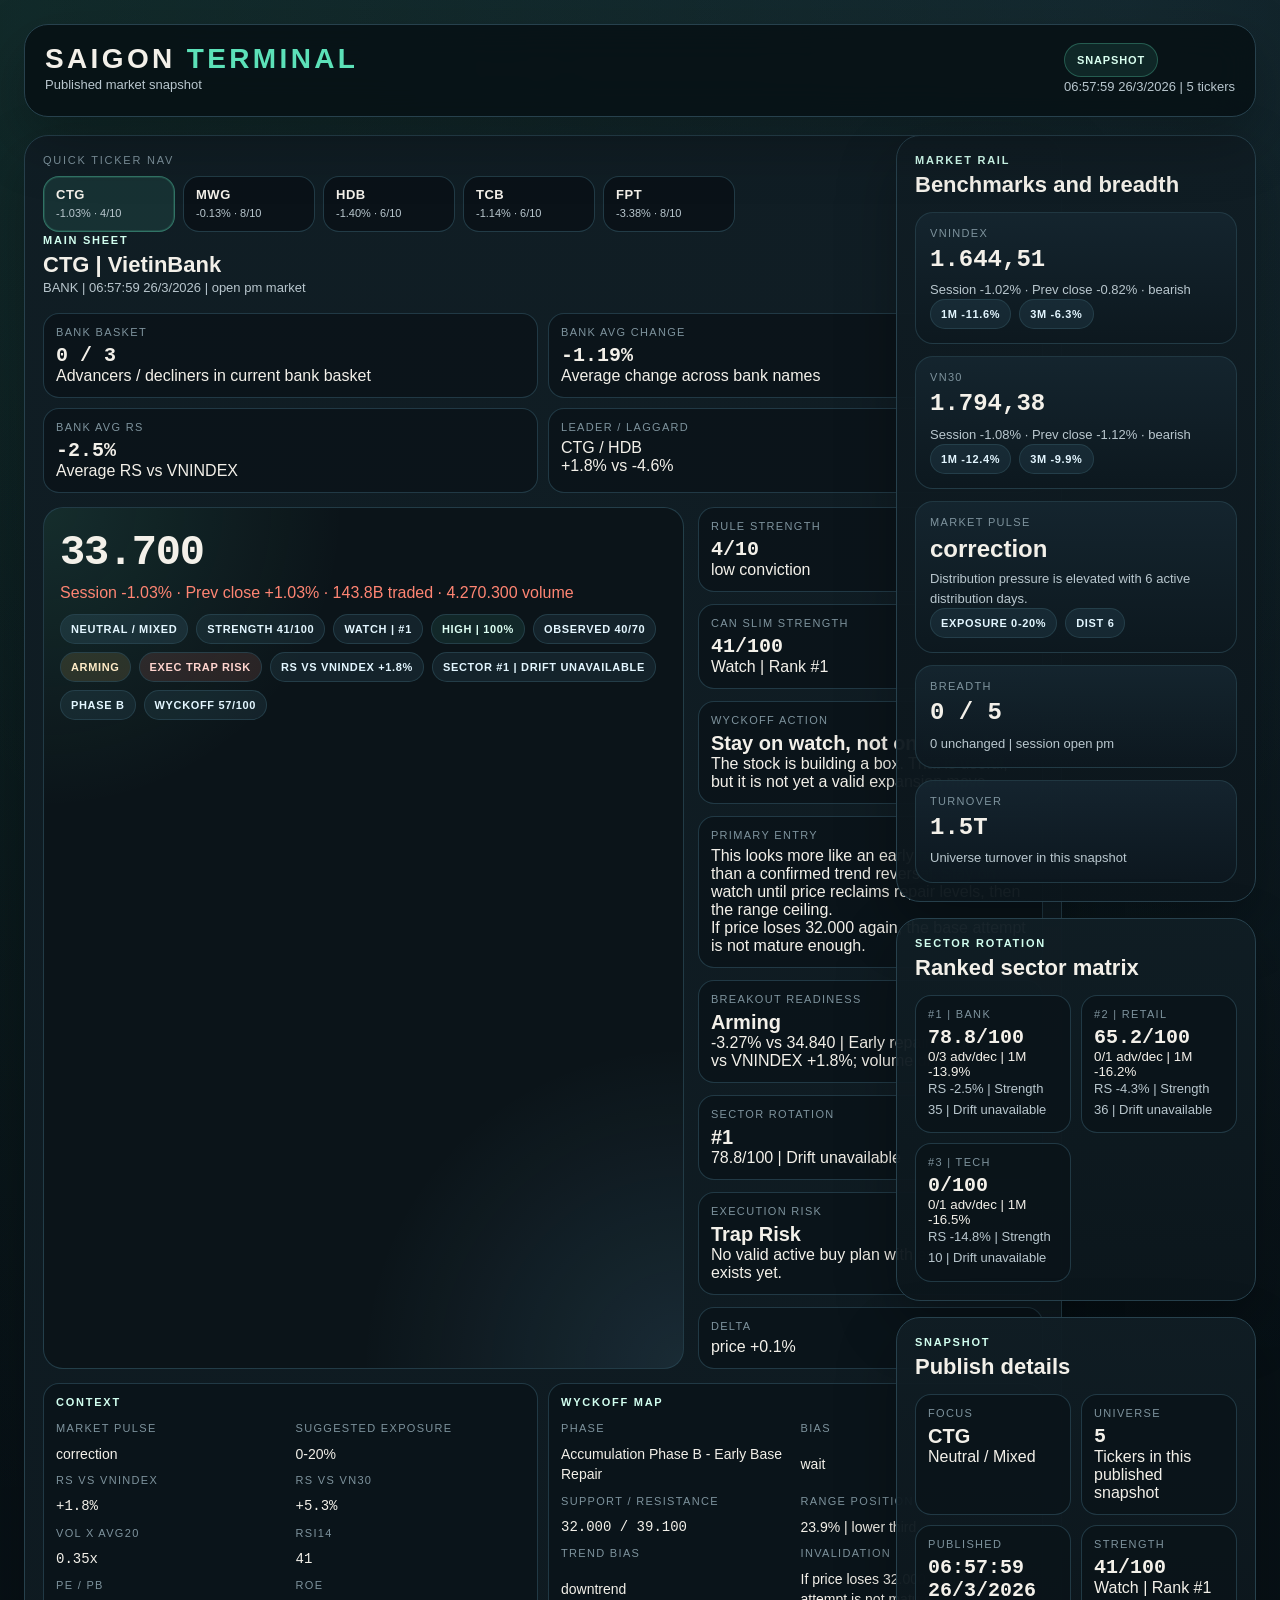
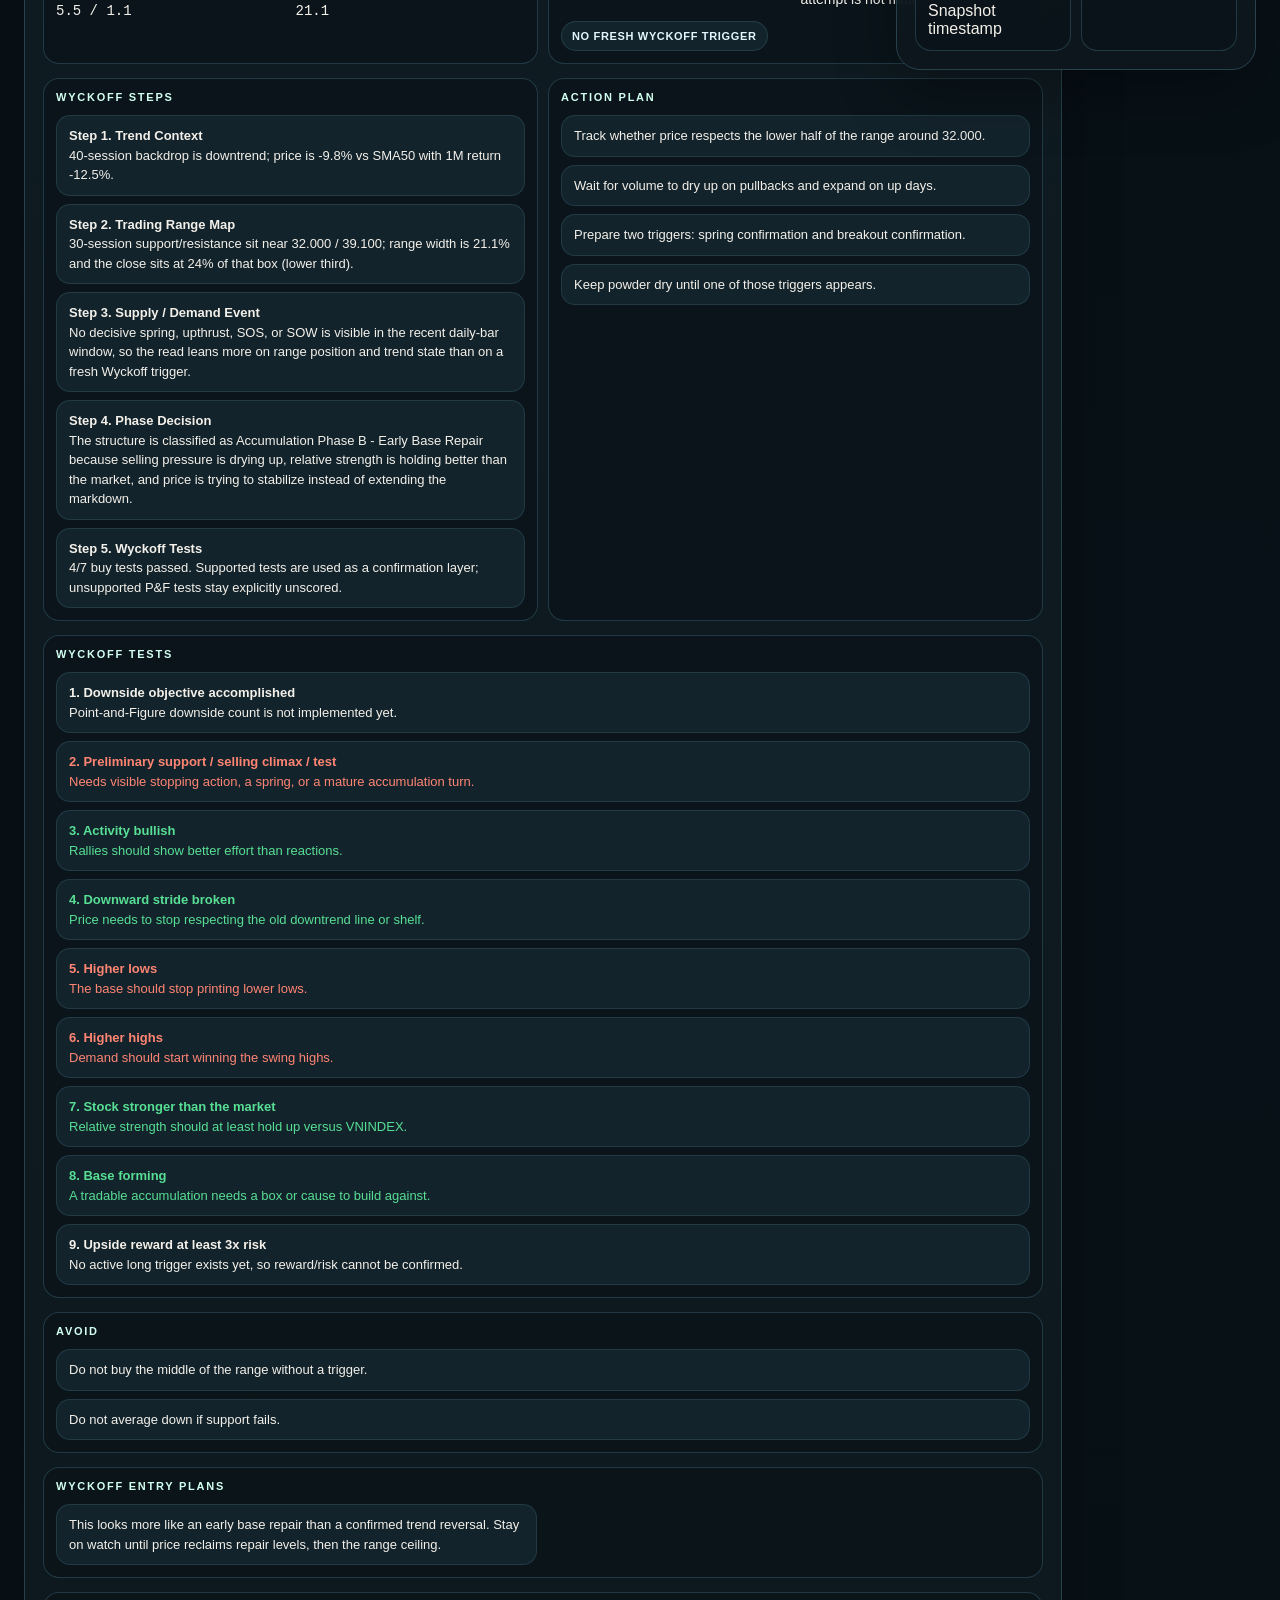
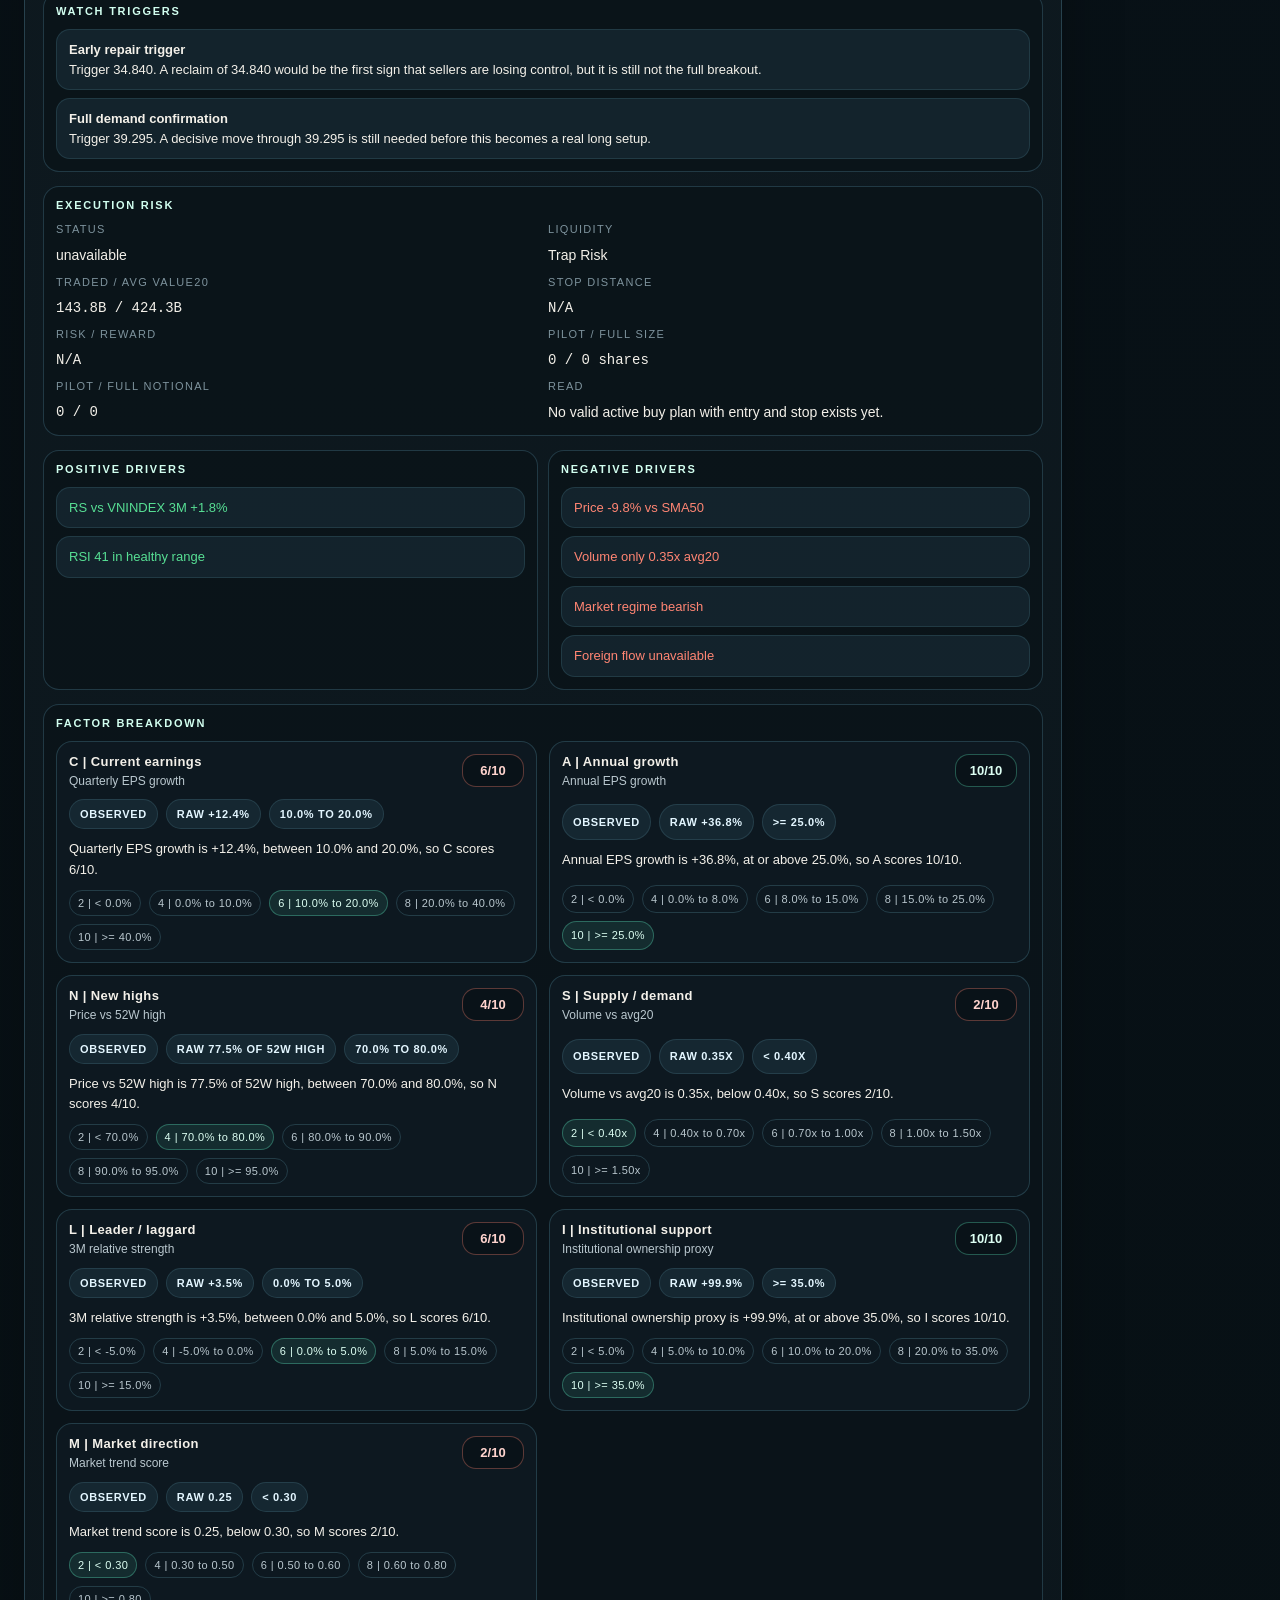
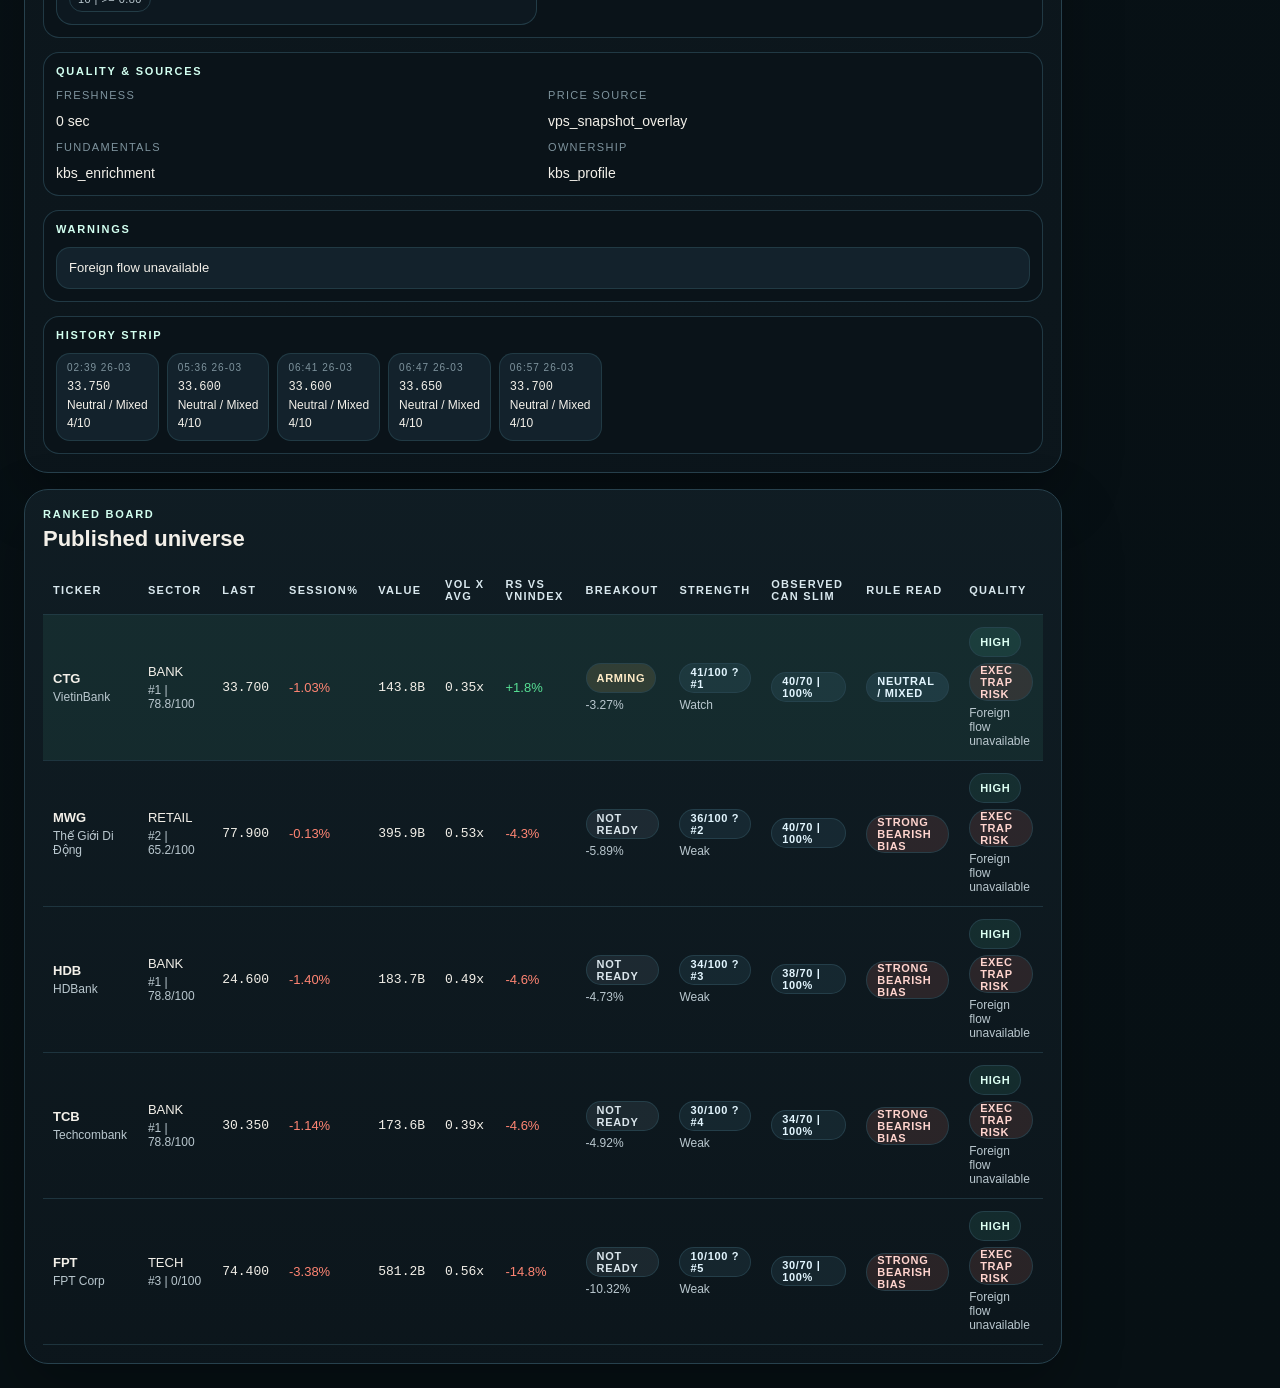
==== commit 8f4d1c16: "Update snapshot" ====
--- a/docs/index.html
+++ b/docs/index.html
@@ -81,7 +81,7 @@
 .hero-price{font-size:42px;font-weight:900;line-height:1;letter-spacing:-.03em;margin:8px 0 10px}
 .mono{font-family:"IBM Plex Mono","SFMono-Regular","Menlo",monospace;font-variant-numeric:tabular-nums}
 .chip-row,.market-grid,.kv-grid,.history-strip{display:flex;gap:8px;flex-wrap:wrap}
-.chip,.signal-chip,.quality-chip{
+.chip,.signal-chip,.quality-chip,.breakout-chip,.execution-chip{
   display:inline-flex;align-items:center;min-height:30px;padding:0 10px;border-radius:999px;
   border:1px solid rgba(40,69,81,.8);font-size:11px;font-weight:800;letter-spacing:.06em;text-transform:uppercase;
 }
@@ -92,6 +92,14 @@
 .quality-chip[data-tone="high"]{background:rgba(92,225,184,.10);color:#ddfff3}
 .quality-chip[data-tone="medium"]{background:rgba(255,200,105,.10);color:#ffecc7}
 .quality-chip[data-tone="low"]{background:rgba(255,133,115,.12);color:#ffd4ce}
+.breakout-chip[data-state="triggered"]{background:rgba(92,225,184,.12);color:#ddfff3}
+.breakout-chip[data-state="near_trigger"]{background:rgba(127,208,255,.12);color:#e3f6ff}
+.breakout-chip[data-state="arming"]{background:rgba(255,200,105,.12);color:#ffecc7}
+.breakout-chip[data-state="extended"]{background:rgba(255,133,115,.12);color:#ffd4ce}
+.breakout-chip[data-state="not_ready"]{background:rgba(143,167,181,.12);color:#dbe6ec}
+.execution-chip[data-risk="tradeable"]{background:rgba(92,225,184,.12);color:#ddfff3}
+.execution-chip[data-risk="caution"]{background:rgba(255,200,105,.12);color:#ffecc7}
+.execution-chip[data-risk="trap_risk"]{background:rgba(255,133,115,.12);color:#ffd4ce}
 .tone-good{color:var(--good)}
 .tone-bad{color:var(--bad)}
 .detail-grid,.kv-grid{display:grid;grid-template-columns:repeat(2,minmax(0,1fr));gap:10px;margin-top:14px}
@@ -139,6 +147,13 @@
 .market-k{font-size:11px;color:var(--subtle);text-transform:uppercase;letter-spacing:.12em;margin-bottom:8px}
 .market-v{font-size:24px;font-weight:800;line-height:1.05}
 .market-s{margin-top:8px;color:var(--muted);font-size:13px;line-height:1.5}
+.sector-card{
+  padding:12px;border-radius:16px;border:1px solid rgba(40,69,81,.78);background:rgba(11,20,26,.88);
+  color:var(--text);text-align:left;width:100%;appearance:none;cursor:pointer;
+}
+.sector-card.active{
+  border-color:rgba(92,225,184,.38);background:rgba(92,225,184,.10);box-shadow:inset 0 0 0 1px rgba(92,225,184,.14);
+}
 .history-chip{min-width:88px;padding:8px 10px;border-radius:14px;background:rgba(20,37,47,.9);border:1px solid rgba(40,69,81,.7)}
 .history-chip .ts{color:var(--subtle);font-size:10px;margin-bottom:5px;text-transform:uppercase;letter-spacing:.1em}
 .history-chip .sv{font-size:12px;line-height:1.5}
@@ -192,6 +207,12 @@
       </section>
 
       <section class="panel">
+        <div class="eyebrow">Sector Rotation</div>
+        <div class="panel-title">Ranked sector matrix</div>
+        <div class="detail-grid" id="sectorPanel"></div>
+      </section>
+
+      <section class="panel">
         <div class="eyebrow">Snapshot</div>
         <div class="panel-title">Publish details</div>
         <div class="detail-grid" id="publishStats"></div>
@@ -201,7 +222,7 @@
 </div>
 
 <script>
-const DATA = {"snapshot":{"generated":"2026-03-26T06:41:14.308Z","engine":"Saigon Terminal v2.0","dataSource":"VPS + KBS","note":"Board data is VPS-first. KBS enriches fundamentals and ownership when available. CAN SLIM is the ticker-strength layer, while Wyckoff handles timing and entry logic. Market direction now includes an IBD-style pulse proxy and Wyckoff output includes a test checklist.","count":5,"universeCount":5,"requestedCount":5,"scannedCount":5,"errorCount":0,"scanMode":"watchlist","topN":null,"throttleMs":0,"market":{"asOf":"2026-03-26T06:41:14.287Z","session":"open_pm","regime":"bearish","pulse":{"primary":"VNINDEX","status":"correction","score":0.25,"exposure":"0-20%","distributionDays":6,"followThrough":null,"note":"Distribution pressure is elevated with 6 active distribution days."},"indexes":{"VNINDEX":{"price":1637.12,"open":1661.53,"prevClose":1658.19,"sessionChangePct":-1.47,"prevCloseChangePct":-1.27,"changePct":-1.47,"ret1m":-0.1203,"ret3m":-0.0671,"sma20":1718.17,"sma50":1791.24,"regime":"bearish","regimeScore":0.25,"trendScore":0.25,"pulse":{"symbol":"VNINDEX","status":"correction","score":0.25,"exposure":"0-20%","distributionDays":6,"distributionDayDates":["2026-03-02","2026-03-09","2026-03-13","2026-03-19","2026-03-20","2026-03-23"],"rallyDayCount":3,"followThrough":null,"note":"Distribution pressure is elevated with 6 active distribution days."},"date":"2026-03-26"},"VN30":{"price":1787.14,"open":1813.98,"prevClose":1814.73,"sessionChangePct":-1.48,"prevCloseChangePct":-1.52,"changePct":-1.48,"ret1m":-0.1281,"ret3m":-0.1022,"sma20":1870.85,"sma50":1968.29,"regime":"bearish","regimeScore":0.25,"trendScore":0.25,"pulse":{"symbol":"VN30","status":"correction","score":0.25,"exposure":"0-20%","distributionDays":5,"distributionDayDates":["2026-03-02","2026-03-09","2026-03-18","2026-03-19","2026-03-23"],"rallyDayCount":3,"followThrough":null,"note":"Distribution pressure is elevated with 5 active distribution days."},"date":"2026-03-26"}},"breadth":{"advancers":0,"decliners":5,"unchanged":0},"turnover":1334481966000,"sectors":{"leaders":[{"sector":"RETAIL","count":1,"turnover":347906016000,"avgChangePct":-0.38,"avgObservedScorePct":57.1},{"sector":"BANK","count":3,"turnover":465064687000,"avgChangePct":-1.53,"avgObservedScorePct":53.3},{"sector":"TECH","count":1,"turnover":521511263000,"avgChangePct":-3.51,"avgObservedScorePct":42.9}],"laggards":[{"sector":"TECH","count":1,"turnover":521511263000,"avgChangePct":-3.51,"avgObservedScorePct":42.9},{"sector":"BANK","count":3,"turnover":465064687000,"avgChangePct":-1.53,"avgObservedScorePct":53.3},{"sector":"RETAIL","count":1,"turnover":347906016000,"avgChangePct":-0.38,"avgObservedScorePct":57.1}],"all":[{"sector":"RETAIL","count":1,"turnover":347906016000,"avgChangePct":-0.38,"avgObservedScorePct":57.1},{"sector":"BANK","count":3,"turnover":465064687000,"avgChangePct":-1.53,"avgObservedScorePct":53.3},{"sector":"TECH","count":1,"turnover":521511263000,"avgChangePct":-3.51,"avgObservedScorePct":42.9}]}},"providers":{"active":["vps","kbs"],"roadmap":{"kbs":{"status":"active","role":"fundamentals_ownership_enrichment"},"fireant":{"status":"planned","role":"fundamentals_enrichment"},"ssi":{"status":"planned","role":"execution_metadata"},"fiingroup":{"status":"vendor_review","role":"enterprise_datafeed"},"vietstock":{"status":"vendor_review","role":"enterprise_datafeed"},"vnstock":{"status":"reference_only","role":"research_prototyping"}}},"stocks":[{"ticker":"CTG","name":"VietinBank","sector":"BANK","scanTime":"2026-03-26T06:41:14.287Z","price":33600,"open":34050,"high":34100,"low":33450,"sessionChangePct":-1.32,"prevCloseChangePct":1.32,"changePct":-1.32,"priceDate":"2026-03-26","volume":3867700,"avgVol20":12086260,"volRatio":0.32,"tradedValue":130225459000,"avgValue20":423603339230,"sma20":34820,"sma50":37378,"sma200":37245,"rsi14":40.6,"macd":-1056,"atr14":1086,"pe":5.5,"pb":1.1,"eps":6441,"roe":21.1,"marketCap":260969339803200,"foreignNet5d":null,"canslim":{"C":6,"A":10,"N":4,"S":2,"L":6,"I":10,"M":2},"observedCanSlim":{"C":6,"A":10,"N":4,"S":2,"L":6,"I":10,"M":2},"canslimTotal":40,"observedCanSlimTotal":40,"observedCanSlimMax":70,"coveragePct":100,"strength":{"score":41,"label":"Watch","canSlimRatio":57.1,"marketLeader":false,"rank":1,"percentile":100},"volumeSignal":"DRY_UP","wyckoffPhase":"Accumulation","wyckoffStage":"Phase B","wyckoffBias":"wait","wyckoff":{"phase":"Accumulation","stage":"Phase B","label":"Accumulation Phase B - Early Base Repair","code":"acc_b","confidence":57,"confidenceLabel":"low","bias":"wait","levels":{"support":32000,"resistance":39100,"midpoint":35550,"rangeWidthPct":21.13,"pricePositionPct":22.5,"atr":1086},"events":{"spring":{"active":false,"name":"spring"},"upthrust":{"active":false,"name":"upthrust"},"sos":{"active":false,"name":"SOS"},"sow":{"active":false,"name":"SOW"},"stoppingVolume":{"active":false,"name":"stopping_volume"},"buyingClimax":{"active":false,"name":"buying_climax"},"backup":{"active":false,"name":"backup","date":"2026-03-26","price":33600,"support":32000,"resistance":39100,"volumeRatio":0.32},"lpsy":{"active":false,"name":"LPSY","date":"2026-03-26","price":33600,"support":32000,"resistance":39100,"volumeRatio":0.32}},"tests":{"activeSide":"buy","summary":"4/7 buy tests passed","active":{"side":"buy","supported":7,"passed":4,"ratio":0.57,"summary":"4/7 buy tests passed"},"buy":{"side":"buy","supported":7,"passed":4,"ratio":0.57,"summary":"4/7 buy tests passed","items":[{"label":"1. Downside objective accomplished","supported":false,"passed":null,"status":"unsupported","detail":"Point-and-Figure downside count is not implemented yet."},{"label":"2. Preliminary support / selling climax / test","supported":true,"passed":false,"status":"fail","detail":"Needs visible stopping action, a spring, or a mature accumulation turn."},{"label":"3. Activity bullish","supported":true,"passed":true,"status":"pass","detail":"Rallies should show better effort than reactions."},{"label":"4. Downward stride broken","supported":true,"passed":true,"status":"pass","detail":"Price needs to stop respecting the old downtrend line or shelf."},{"label":"5. Higher lows","supported":true,"passed":false,"status":"fail","detail":"The base should stop printing lower lows."},{"label":"6. Higher highs","supported":true,"passed":false,"status":"fail","detail":"Demand should start winning the swing highs."},{"label":"7. Stock stronger than the market","supported":true,"passed":true,"status":"pass","detail":"Relative strength should at least hold up versus VNINDEX."},{"label":"8. Base forming","supported":true,"passed":true,"status":"pass","detail":"A tradable accumulation needs a box or cause to build against."},{"label":"9. Upside reward at least 3x risk","supported":false,"passed":null,"status":"unsupported","detail":"No active long trigger exists yet, so reward/risk cannot be confirmed."}]},"sell":{"side":"sell","supported":8,"passed":4,"ratio":0.5,"summary":"4/8 sell tests passed","items":[{"label":"1. Upside objective accomplished","supported":false,"passed":null,"status":"unsupported","detail":"Point-and-Figure upside count is not implemented yet."},{"label":"2. Activity bearish","supported":true,"passed":true,"status":"pass","detail":"Reactions should carry more pressure than rallies."},{"label":"3. Preliminary supply / buying climax","supported":true,"passed":false,"status":"fail","detail":"Supply should be visible near the top or at the failed breakout."},{"label":"4. Stock weaker than the market","supported":true,"passed":false,"status":"fail","detail":"Relative weakness should confirm the bearish case."},{"label":"5. Upward stride broken","supported":true,"passed":true,"status":"pass","detail":"The prior uptrend should no longer be intact."},{"label":"6. Lower highs","supported":true,"passed":true,"status":"pass","detail":"Bearish structures lose altitude on rallies."},{"label":"7. Lower lows","supported":true,"passed":true,"status":"pass","detail":"Support breaks should create lower lows."},{"label":"8. Crown / supply range forming","supported":true,"passed":false,"status":"fail","detail":"Distribution normally leaves a lateral crown before markdown expands."},{"label":"9. Downside reward at least 3x risk","supported":true,"passed":false,"status":"fail","detail":"The damaged structure should still offer meaningful downside asymmetry."}]}},"action":{"label":"Stay on watch, not on full risk","summary":"The stock is building a box. That is useful, but it is not yet a valid expansion move.","steps":["Track whether price respects the lower half of the range around 32.000.","Wait for volume to dry up on pullbacks and expand on up days.","Prepare two triggers: spring confirmation and breakout confirmation.","Keep powder dry until one of those triggers appears."],"shouldAvoid":["Do not buy the middle of the range without a trigger.","Do not average down if support fails."]},"entry":{"status":"wait","summary":"This looks more like an early base repair than a confirmed trend reversal. Stay on watch until price reclaims repair levels, then the range ceiling.","plans":[],"watch":[{"label":"Early repair trigger","price":34840,"why":"A reclaim of 34.840 would be the first sign that sellers are losing control, but it is still not the full breakout."},{"label":"Full demand confirmation","price":39295,"why":"A decisive move through 39.295 is still needed before this becomes a real long setup."}],"invalidation":"If price loses 32.000 again, the base attempt is not mature enough."},"reasoning":[{"step":1,"title":"Trend Context","detail":"40-session backdrop is downtrend; price is -10.1% vs SMA50 with 1M return -12.7%."},{"step":2,"title":"Trading Range Map","detail":"30-session support/resistance sit near 32.000 / 39.100; range width is 21.1% and the close sits at 23% of that box (lower third)."},{"step":3,"title":"Supply / Demand Event","detail":"No decisive spring, upthrust, SOS, or SOW is visible in the recent daily-bar window, so the read leans more on range position and trend state than on a fresh Wyckoff trigger."},{"step":4,"title":"Phase Decision","detail":"The structure is classified as Accumulation Phase B - Early Base Repair because selling pressure is drying up, relative strength is holding better than the market, and price is trying to stabilize instead of extending the markdown."},{"step":5,"title":"Wyckoff Tests","detail":"4/7 buy tests passed. Supported tests are used as a confirmation layer; unsupported P&F tests stay explicitly unscored."}],"context":{"trendBias":"downtrend","volumeDry":true,"priceVsSma50Pct":-10.11,"ret20":-0.1273,"ret40":-0.1579,"distanceFromSma20Atr":-1.12,"rangeLocation":"lower third"},"notes":["Wyckoff output is inferred from daily OHLCV, not intraday tape.","The entry plan is only active when price behavior matches the listed confirmation condition."]},"relative":{"ret1d":-0.0132,"ret1w":-0.0303,"ret1m":-0.1273,"ret3m":-0.0482,"vsVNINDEX3m":0.0189,"vsVN303m":0.054,"priceVsSma20Pct":-3.5,"priceVsSma50Pct":-10.11},"market":{"session":"open_pm","regime":"bearish","trendScore":0.25,"pulse":{"primary":"VNINDEX","status":"correction","score":0.25,"exposure":"0-20%","distributionDays":6,"followThrough":null,"note":"Distribution pressure is elevated with 6 active distribution days."},"indexes":{"VNINDEX":{"price":1637.12,"open":1661.53,"prevClose":1658.19,"sessionChangePct":-1.47,"prevCloseChangePct":-1.27,"changePct":-1.47,"ret1m":-0.1203,"ret3m":-0.0671,"sma20":1718.17,"sma50":1791.24,"regime":"bearish","regimeScore":0.25,"trendScore":0.25,"pulse":{"symbol":"VNINDEX","status":"correction","score":0.25,"exposure":"0-20%","distributionDays":6,"distributionDayDates":["2026-03-02","2026-03-09","2026-03-13","2026-03-19","2026-03-20","2026-03-23"],"rallyDayCount":3,"followThrough":null,"note":"Distribution pressure is elevated with 6 active distribution days."},"date":"2026-03-26"},"VN30":{"price":1787.14,"open":1813.98,"prevClose":1814.73,"sessionChangePct":-1.48,"prevCloseChangePct":-1.52,"changePct":-1.48,"ret1m":-0.1281,"ret3m":-0.1022,"sma20":1870.85,"sma50":1968.29,"regime":"bearish","regimeScore":0.25,"trendScore":0.25,"pulse":{"symbol":"VN30","status":"correction","score":0.25,"exposure":"0-20%","distributionDays":5,"distributionDayDates":["2026-03-02","2026-03-09","2026-03-18","2026-03-19","2026-03-23"],"rallyDayCount":3,"followThrough":null,"note":"Distribution pressure is elevated with 5 active distribution days."},"date":"2026-03-26"}}},"quality":{"score":94,"label":"high","coveragePct":100,"coverageLabel":"strong","historyBars":57,"freshnessSec":0,"snapshotOverlayUsed":true,"missingFactors":[],"missingFields":["foreignNet5d"],"sourceFlags":{"price":"vps_snapshot_overlay","market":"vps_history","fundamentals":"kbs_enrichment","ownership":"kbs_profile","foreign":"unavailable","providerRoadmap":{"kbs":{"status":"active","role":"fundamentals_ownership_enrichment"},"fireant":{"status":"planned","role":"fundamentals_enrichment"},"ssi":{"status":"planned","role":"execution_metadata"},"fiingroup":{"status":"vendor_review","role":"enterprise_datafeed"},"vietstock":{"status":"vendor_review","role":"enterprise_datafeed"},"vnstock":{"status":"reference_only","role":"research_prototyping"}}},"warnings":["Foreign flow unavailable"]},"explain":{"ruleRead":"Neutral / Mixed","ruleStrength":{"score":4,"label":"low conviction","rawScore":44},"driversPositive":["RS vs VNINDEX 3M +1.9%","RSI 40.6 in healthy range"],"driversNegative":["Price -10.1% vs SMA50","Volume only 0.32x avg20","Market regime bearish","Foreign flow unavailable"],"factorBreakdown":{"C":{"metric":"epsGrowthQoQ","rawValue":0.1239,"thresholds":[0,0.1,0.2,0.4],"score":6,"status":"observed","legacyScore":6,"factorLabel":"Current earnings","metricLabel":"Quarterly EPS growth","displayValue":"+12.4%","bandLabel":"10.0% to 20.0%","bands":[{"score":2,"label":"\u003c 0.0%","active":false},{"score":4,"label":"0.0% to 10.0%","active":false},{"score":6,"label":"10.0% to 20.0%","active":true},{"score":8,"label":"20.0% to 40.0%","active":false},{"score":10,"label":">= 40.0%","active":false}],"reason":"Quarterly EPS growth is +12.4%, between 10.0% and 20.0%, so C scores 6/10."},"A":{"metric":"epsGrowth1Y","rawValue":0.3683,"thresholds":[0,0.08,0.15,0.25],"score":10,"status":"observed","legacyScore":10,"factorLabel":"Annual growth","metricLabel":"Annual EPS growth","displayValue":"+36.8%","bandLabel":">= 25.0%","bands":[{"score":2,"label":"\u003c 0.0%","active":false},{"score":4,"label":"0.0% to 8.0%","active":false},{"score":6,"label":"8.0% to 15.0%","active":false},{"score":8,"label":"15.0% to 25.0%","active":false},{"score":10,"label":">= 25.0%","active":true}],"reason":"Annual EPS growth is +36.8%, at or above 25.0%, so A scores 10/10."},"N":{"metric":"nearHighPct","rawValue":0.772,"thresholds":[0.7,0.8,0.9,0.95],"score":4,"status":"observed","legacyScore":4,"factorLabel":"New highs","metricLabel":"Price vs 52W high","displayValue":"77.2% of 52W high","bandLabel":"70.0% to 80.0%","bands":[{"score":2,"label":"\u003c 70.0%","active":false},{"score":4,"label":"70.0% to 80.0%","active":true},{"score":6,"label":"80.0% to 90.0%","active":false},{"score":8,"label":"90.0% to 95.0%","active":false},{"score":10,"label":">= 95.0%","active":false}],"reason":"Price vs 52W high is 77.2% of 52W high, between 70.0% and 80.0%, so N scores 4/10."},"S":{"metric":"volScore","rawValue":0.32,"thresholds":[0.4,0.7,1,1.5],"score":2,"status":"observed","legacyScore":2,"factorLabel":"Supply / demand","metricLabel":"Volume vs avg20","displayValue":"0.32x","bandLabel":"\u003c 0.40x","bands":[{"score":2,"label":"\u003c 0.40x","active":true},{"score":4,"label":"0.40x to 0.70x","active":false},{"score":6,"label":"0.70x to 1.00x","active":false},{"score":8,"label":"1.00x to 1.50x","active":false},{"score":10,"label":">= 1.50x","active":false}],"reason":"Volume vs avg20 is 0.32x, below 0.40x, so S scores 2/10."},"L":{"metric":"rs3m","rawValue":0.0365,"thresholds":[-0.05,0,0.05,0.15],"score":6,"status":"observed","legacyScore":6,"factorLabel":"Leader / laggard","metricLabel":"3M relative strength","displayValue":"+3.6%","bandLabel":"0.0% to 5.0%","bands":[{"score":2,"label":"\u003c -5.0%","active":false},{"score":4,"label":"-5.0% to 0.0%","active":false},{"score":6,"label":"0.0% to 5.0%","active":true},{"score":8,"label":"5.0% to 15.0%","active":false},{"score":10,"label":">= 15.0%","active":false}],"reason":"3M relative strength is +3.6%, between 0.0% and 5.0%, so L scores 6/10."},"I":{"metric":"institutionScore","rawValue":0.9994,"thresholds":[0.05,0.1,0.2,0.35],"score":10,"status":"observed","legacyScore":10,"factorLabel":"Institutional support","metricLabel":"Institutional ownership proxy","displayValue":"+99.9%","bandLabel":">= 35.0%","bands":[{"score":2,"label":"\u003c 5.0%","active":false},{"score":4,"label":"5.0% to 10.0%","active":false},{"score":6,"label":"10.0% to 20.0%","active":false},{"score":8,"label":"20.0% to 35.0%","active":false},{"score":10,"label":">= 35.0%","active":true}],"reason":"Institutional ownership proxy is +99.9%, at or above 35.0%, so I scores 10/10."},"M":{"metric":"marketTrend","rawValue":0.25,"thresholds":[0.3,0.5,0.6,0.8],"score":2,"status":"observed","legacyScore":2,"factorLabel":"Market direction","metricLabel":"Market trend score","displayValue":"0.25","bandLabel":"\u003c 0.30","bands":[{"score":2,"label":"\u003c 0.30","active":true},{"score":4,"label":"0.30 to 0.50","active":false},{"score":6,"label":"0.50 to 0.60","active":false},{"score":8,"label":"0.60 to 0.80","active":false},{"score":10,"label":">= 0.80","active":false}],"reason":"Market trend score is 0.25, below 0.30, so M scores 2/10."}},"normalizedCanSlim":40,"wyckoffAction":{"label":"Stay on watch, not on full risk","summary":"The stock is building a box. That is useful, but it is not yet a valid expansion move.","steps":["Track whether price respects the lower half of the range around 32.000.","Wait for volume to dry up on pullbacks and expand on up days.","Prepare two triggers: spring confirmation and breakout confirmation.","Keep powder dry until one of those triggers appears."],"shouldAvoid":["Do not buy the middle of the range without a trigger.","Do not average down if support fails."]},"wyckoffEntry":{"status":"wait","summary":"This looks more like an early base repair than a confirmed trend reversal. Stay on watch until price reclaims repair levels, then the range ceiling.","plans":[],"watch":[{"label":"Early repair trigger","price":34840,"why":"A reclaim of 34.840 would be the first sign that sellers are losing control, but it is still not the full breakout."},{"label":"Full demand confirmation","price":39295,"why":"A decisive move through 39.295 is still needed before this becomes a real long setup."}],"invalidation":"If price loses 32.000 again, the base attempt is not mature enough."},"wyckoffReasoning":[{"step":1,"title":"Trend Context","detail":"40-session backdrop is downtrend; price is -10.1% vs SMA50 with 1M return -12.7%."},{"step":2,"title":"Trading Range Map","detail":"30-session support/resistance sit near 32.000 / 39.100; range width is 21.1% and the close sits at 23% of that box (lower third)."},{"step":3,"title":"Supply / Demand Event","detail":"No decisive spring, upthrust, SOS, or SOW is visible in the recent daily-bar window, so the read leans more on range position and trend state than on a fresh Wyckoff trigger."},{"step":4,"title":"Phase Decision","detail":"The structure is classified as Accumulation Phase B - Early Base Repair because selling pressure is drying up, relative strength is holding better than the market, and price is trying to stabilize instead of extending the markdown."},{"step":5,"title":"Wyckoff Tests","detail":"4/7 buy tests passed. Supported tests are used as a confirmation layer; unsupported P&F tests stay explicitly unscored."}]},"entry":[],"tp":[],"sl":null,"signal":"HOLD","confidence":4,"rawScore":44,"delta":"no change","historyMini":[{"timestamp":"2026-03-25T12:56:29.787Z","price":34050,"signal":"HOLD","confidence":4,"observedPct":0.6},{"timestamp":"2026-03-26T02:33:26.924Z","price":33750,"signal":"HOLD","confidence":4,"observedPct":0.57},{"timestamp":"2026-03-26T02:39:11.944Z","price":33750,"signal":"HOLD","confidence":4,"observedPct":0.57},{"timestamp":"2026-03-26T05:36:03.344Z","price":33600,"signal":"HOLD","confidence":4,"observedPct":0.57},{"timestamp":"2026-03-26T06:41:14.287Z","price":33600,"signal":"HOLD","confidence":4,"observedPct":0.57}]},{"ticker":"MWG","name":"Thế Giới Di Động","sector":"RETAIL","scanTime":"2026-03-26T06:41:13.874Z","price":77700,"open":78000,"high":78900,"low":77400,"sessionChangePct":-0.38,"prevCloseChangePct":1.89,"changePct":-0.38,"priceDate":"2026-03-26","volume":4474100,"avgVol20":9619580,"volRatio":0.47,"tradedValue":347906016000,"avgValue20":798267573590,"sma20":82765,"sma50":86458,"sma200":86674,"rsi14":43.8,"macd":-2850,"atr14":3421,"pe":18.5,"pb":3.9,"eps":4773,"roe":23.1,"marketCap":114096508203300,"foreignNet5d":null,"canslim":{"C":4,"A":10,"N":6,"S":4,"L":4,"I":10,"M":2},"observedCanSlim":{"C":4,"A":10,"N":6,"S":4,"L":4,"I":10,"M":2},"canslimTotal":40,"observedCanSlimTotal":40,"observedCanSlimMax":70,"coveragePct":100,"strength":{"score":36,"label":"Weak","canSlimRatio":57.1,"marketLeader":false,"rank":2,"percentile":75},"volumeSignal":"DRY_UP","wyckoffPhase":"Markdown","wyckoffStage":"Phase E","wyckoffBias":"avoid","wyckoff":{"phase":"Markdown","stage":"Phase E","label":"Markdown Phase E - Active Downtrend","code":"markdown","confidence":85,"confidenceLabel":"high","bias":"avoid","levels":{"support":74200,"resistance":94300,"midpoint":84250,"rangeWidthPct":25.87,"pricePositionPct":17.4,"atr":3421},"events":{"spring":{"active":false,"name":"spring"},"upthrust":{"active":false,"name":"upthrust"},"sos":{"active":false,"name":"SOS"},"sow":{"active":true,"name":"SOW","index":53,"date":"2026-03-23","price":74200,"low":74200,"high":78100,"support":77000,"resistance":94400,"volumeRatio":1.98,"closeLocation":0},"stoppingVolume":{"active":false,"name":"stopping_volume"},"buyingClimax":{"active":false,"name":"buying_climax"},"backup":{"active":false,"name":"backup","date":"2026-03-26","price":77700,"support":74200,"resistance":94300,"volumeRatio":0.47},"lpsy":{"active":true,"name":"LPSY","date":"2026-03-26","price":77700,"support":77000,"resistance":94300,"volumeRatio":0.47}},"tests":{"activeSide":"sell","summary":"6/8 sell tests passed","active":{"side":"sell","supported":8,"passed":6,"ratio":0.75,"summary":"6/8 sell tests passed"},"buy":{"side":"buy","supported":7,"passed":1,"ratio":0.14,"summary":"1/7 buy tests passed","items":[{"label":"1. Downside objective accomplished","supported":false,"passed":null,"status":"unsupported","detail":"Point-and-Figure downside count is not implemented yet."},{"label":"2. Preliminary support / selling climax / test","supported":true,"passed":false,"status":"fail","detail":"Needs visible stopping action, a spring, or a mature accumulation turn."},{"label":"3. Activity bullish","supported":true,"passed":true,"status":"pass","detail":"Rallies should show better effort than reactions."},{"label":"4. Downward stride broken","supported":true,"passed":false,"status":"fail","detail":"Price needs to stop respecting the old downtrend line or shelf."},{"label":"5. Higher lows","supported":true,"passed":false,"status":"fail","detail":"The base should stop printing lower lows."},{"label":"6. Higher highs","supported":true,"passed":false,"status":"fail","detail":"Demand should start winning the swing highs."},{"label":"7. Stock stronger than the market","supported":true,"passed":false,"status":"fail","detail":"Relative strength should at least hold up versus VNINDEX."},{"label":"8. Base forming","supported":true,"passed":false,"status":"fail","detail":"A tradable accumulation needs a box or cause to build against."},{"label":"9. Upside reward at least 3x risk","supported":false,"passed":null,"status":"unsupported","detail":"No active long trigger exists yet, so reward/risk cannot be confirmed."}]},"sell":{"side":"sell","supported":8,"passed":6,"ratio":0.75,"summary":"6/8 sell tests passed","items":[{"label":"1. Upside objective accomplished","supported":false,"passed":null,"status":"unsupported","detail":"Point-and-Figure upside count is not implemented yet."},{"label":"2. Activity bearish","supported":true,"passed":true,"status":"pass","detail":"Reactions should carry more pressure than rallies."},{"label":"3. Preliminary supply / buying climax","supported":true,"passed":false,"status":"fail","detail":"Supply should be visible near the top or at the failed breakout."},{"label":"4. Stock weaker than the market","supported":true,"passed":true,"status":"pass","detail":"Relative weakness should confirm the bearish case."},{"label":"5. Upward stride broken","supported":true,"passed":true,"status":"pass","detail":"The prior uptrend should no longer be intact."},{"label":"6. Lower highs","supported":true,"passed":true,"status":"pass","detail":"Bearish structures lose altitude on rallies."},{"label":"7. Lower lows","supported":true,"passed":true,"status":"pass","detail":"Support breaks should create lower lows."},{"label":"8. Crown / supply range forming","supported":true,"passed":true,"status":"pass","detail":"Distribution normally leaves a lateral crown before markdown expands."},{"label":"9. Downside reward at least 3x risk","supported":true,"passed":false,"status":"fail","detail":"The damaged structure should still offer meaningful downside asymmetry."}]}},"action":{"label":"No long entries in active markdown","summary":"Trend and structure are both hostile. The correct action is patience.","steps":["Stand aside while price stays below key moving averages and keeps making weak rebounds.","Wait for stopping action, a spring, or a new range before reconsidering any long.","Do not treat 74.200 as stable support if price is already below it.","Keep the name on a watchlist, not in a fresh long position."],"shouldAvoid":["Do not catch a falling knife in Phase E markdown.","Do not set a buy just because RSI looks low without structural repair."]},"entry":{"status":"avoid","summary":"Do not buy into active markdown. Wait for stopping action or a spring first.","plans":[],"watch":[{"label":"Early repair / stop bleeding trigger","price":82765,"why":"A reclaim of 82.765 would only improve the tape from damaged to repair mode. It is not the same as a confirmed buy yet."},{"label":"Full demand confirmation","price":94771,"why":"A decisive move through 94.771 is needed before the structure becomes a real buy setup."}],"invalidation":"A clean move below 73.829 keeps the structure defensive."},"reasoning":[{"step":1,"title":"Trend Context","detail":"40-session backdrop is downtrend; price is -10.1% vs SMA50 with 1M return -17.0%."},{"step":2,"title":"Trading Range Map","detail":"30-session support/resistance sit near 74.200 / 94.300; range width is 25.9% and the close sits at 17% of that box (lower third)."},{"step":3,"title":"Supply / Demand Event","detail":"Recent structural signals: SOW on 2026-03-23 (1.98x vol), LPSY on 2026-03-26 (0.47x vol)."},{"step":4,"title":"Phase Decision","detail":"The structure is classified as Markdown Phase E - Active Downtrend because the stock is still below trend support and no convincing stopping or spring event has appeared yet."},{"step":5,"title":"Wyckoff Tests","detail":"6/8 sell tests passed. Supported tests are used as a confirmation layer; unsupported P&F tests stay explicitly unscored."}],"context":{"trendBias":"downtrend","volumeDry":false,"priceVsSma50Pct":-10.13,"ret20":-0.1699,"ret40":-0.1017,"distanceFromSma20Atr":-1.48,"rangeLocation":"lower third"},"notes":["Wyckoff output is inferred from daily OHLCV, not intraday tape.","The entry plan is only active when price behavior matches the listed confirmation condition."]},"relative":{"ret1d":-0.0189,"ret1w":-0.057,"ret1m":-0.1645,"ret3m":-0.1079,"vsVNINDEX3m":-0.0408,"vsVN303m":-0.0057,"priceVsSma20Pct":-6.12,"priceVsSma50Pct":-10.13},"market":{"session":"open_pm","regime":"bearish","trendScore":0.25,"pulse":{"primary":"VNINDEX","status":"correction","score":0.25,"exposure":"0-20%","distributionDays":6,"followThrough":null,"note":"Distribution pressure is elevated with 6 active distribution days."},"indexes":{"VNINDEX":{"price":1637.12,"open":1661.53,"prevClose":1658.19,"sessionChangePct":-1.47,"prevCloseChangePct":-1.27,"changePct":-1.47,"ret1m":-0.1203,"ret3m":-0.0671,"sma20":1718.17,"sma50":1791.24,"regime":"bearish","regimeScore":0.25,"trendScore":0.25,"pulse":{"symbol":"VNINDEX","status":"correction","score":0.25,"exposure":"0-20%","distributionDays":6,"distributionDayDates":["2026-03-02","2026-03-09","2026-03-13","2026-03-19","2026-03-20","2026-03-23"],"rallyDayCount":3,"followThrough":null,"note":"Distribution pressure is elevated with 6 active distribution days."},"date":"2026-03-26"},"VN30":{"price":1787.14,"open":1813.98,"prevClose":1814.73,"sessionChangePct":-1.48,"prevCloseChangePct":-1.52,"changePct":-1.48,"ret1m":-0.1281,"ret3m":-0.1022,"sma20":1870.85,"sma50":1968.29,"regime":"bearish","regimeScore":0.25,"trendScore":0.25,"pulse":{"symbol":"VN30","status":"correction","score":0.25,"exposure":"0-20%","distributionDays":5,"distributionDayDates":["2026-03-02","2026-03-09","2026-03-18","2026-03-19","2026-03-23"],"rallyDayCount":3,"followThrough":null,"note":"Distribution pressure is elevated with 5 active distribution days."},"date":"2026-03-26"}}},"quality":{"score":96,"label":"high","coveragePct":100,"coverageLabel":"strong","historyBars":57,"freshnessSec":0,"snapshotOverlayUsed":true,"missingFactors":[],"missingFields":["foreignNet5d"],"sourceFlags":{"price":"vps_snapshot_overlay","market":"vps_history","fundamentals":"kbs_enrichment","ownership":"kbs_profile","foreign":"unavailable","providerRoadmap":{"kbs":{"status":"active","role":"fundamentals_ownership_enrichment"},"fireant":{"status":"planned","role":"fundamentals_enrichment"},"ssi":{"status":"planned","role":"execution_metadata"},"fiingroup":{"status":"vendor_review","role":"enterprise_datafeed"},"vietstock":{"status":"vendor_review","role":"enterprise_datafeed"},"vnstock":{"status":"reference_only","role":"research_prototyping"}}},"warnings":["Foreign flow unavailable"]},"explain":{"ruleRead":"Strong Bearish Bias","ruleStrength":{"score":9,"label":"high conviction","rawScore":18},"driversPositive":["RSI 43.8 in healthy range"],"driversNegative":["RS vs VNINDEX 3M -4.1%","Price -10.1% vs SMA50","Volume only 0.47x avg20","Market regime bearish","CAN SLIM strength Weak (36/100)"],"factorBreakdown":{"C":{"metric":"epsGrowthQoQ","rawValue":0.0169,"thresholds":[0,0.1,0.2,0.4],"score":4,"status":"observed","legacyScore":4,"factorLabel":"Current earnings","metricLabel":"Quarterly EPS growth","displayValue":"+1.7%","bandLabel":"0.0% to 10.0%","bands":[{"score":2,"label":"\u003c 0.0%","active":false},{"score":4,"label":"0.0% to 10.0%","active":true},{"score":6,"label":"10.0% to 20.0%","active":false},{"score":8,"label":"20.0% to 40.0%","active":false},{"score":10,"label":">= 40.0%","active":false}],"reason":"Quarterly EPS growth is +1.7%, between 0.0% and 10.0%, so C scores 4/10."},"A":{"metric":"epsGrowth1Y","rawValue":0.9383,"thresholds":[0,0.08,0.15,0.25],"score":10,"status":"observed","legacyScore":10,"factorLabel":"Annual growth","metricLabel":"Annual EPS growth","displayValue":"+93.8%","bandLabel":">= 25.0%","bands":[{"score":2,"label":"\u003c 0.0%","active":false},{"score":4,"label":"0.0% to 8.0%","active":false},{"score":6,"label":"8.0% to 15.0%","active":false},{"score":8,"label":"15.0% to 25.0%","active":false},{"score":10,"label":">= 25.0%","active":true}],"reason":"Annual EPS growth is +93.8%, at or above 25.0%, so A scores 10/10."},"N":{"metric":"nearHighPct","rawValue":0.823,"thresholds":[0.7,0.8,0.9,0.95],"score":6,"status":"observed","legacyScore":6,"factorLabel":"New highs","metricLabel":"Price vs 52W high","displayValue":"82.3% of 52W high","bandLabel":"80.0% to 90.0%","bands":[{"score":2,"label":"\u003c 70.0%","active":false},{"score":4,"label":"70.0% to 80.0%","active":false},{"score":6,"label":"80.0% to 90.0%","active":true},{"score":8,"label":"90.0% to 95.0%","active":false},{"score":10,"label":">= 95.0%","active":false}],"reason":"Price vs 52W high is 82.3% of 52W high, between 80.0% and 90.0%, so N scores 6/10."},"S":{"metric":"volScore","rawValue":0.47,"thresholds":[0.4,0.7,1,1.5],"score":4,"status":"observed","legacyScore":4,"factorLabel":"Supply / demand","metricLabel":"Volume vs avg20","displayValue":"0.47x","bandLabel":"0.40x to 0.70x","bands":[{"score":2,"label":"\u003c 0.40x","active":false},{"score":4,"label":"0.40x to 0.70x","active":true},{"score":6,"label":"0.70x to 1.00x","active":false},{"score":8,"label":"1.00x to 1.50x","active":false},{"score":10,"label":">= 1.50x","active":false}],"reason":"Volume vs avg20 is 0.47x, between 0.40x and 0.70x, so S scores 4/10."},"L":{"metric":"rs3m","rawValue":-0.0232,"thresholds":[-0.05,0,0.05,0.15],"score":4,"status":"observed","legacyScore":4,"factorLabel":"Leader / laggard","metricLabel":"3M relative strength","displayValue":"-2.3%","bandLabel":"-5.0% to 0.0%","bands":[{"score":2,"label":"\u003c -5.0%","active":false},{"score":4,"label":"-5.0% to 0.0%","active":true},{"score":6,"label":"0.0% to 5.0%","active":false},{"score":8,"label":"5.0% to 15.0%","active":false},{"score":10,"label":">= 15.0%","active":false}],"reason":"3M relative strength is -2.3%, between -5.0% and 0.0%, so L scores 4/10."},"I":{"metric":"institutionScore","rawValue":1,"thresholds":[0.05,0.1,0.2,0.35],"score":10,"status":"observed","legacyScore":10,"factorLabel":"Institutional support","metricLabel":"Institutional ownership proxy","displayValue":"+100.0%","bandLabel":">= 35.0%","bands":[{"score":2,"label":"\u003c 5.0%","active":false},{"score":4,"label":"5.0% to 10.0%","active":false},{"score":6,"label":"10.0% to 20.0%","active":false},{"score":8,"label":"20.0% to 35.0%","active":false},{"score":10,"label":">= 35.0%","active":true}],"reason":"Institutional ownership proxy is +100.0%, at or above 35.0%, so I scores 10/10."},"M":{"metric":"marketTrend","rawValue":0.25,"thresholds":[0.3,0.5,0.6,0.8],"score":2,"status":"observed","legacyScore":2,"factorLabel":"Market direction","metricLabel":"Market trend score","displayValue":"0.25","bandLabel":"\u003c 0.30","bands":[{"score":2,"label":"\u003c 0.30","active":true},{"score":4,"label":"0.30 to 0.50","active":false},{"score":6,"label":"0.50 to 0.60","active":false},{"score":8,"label":"0.60 to 0.80","active":false},{"score":10,"label":">= 0.80","active":false}],"reason":"Market trend score is 0.25, below 0.30, so M scores 2/10."}},"normalizedCanSlim":40,"wyckoffAction":{"label":"No long entries in active markdown","summary":"Trend and structure are both hostile. The correct action is patience.","steps":["Stand aside while price stays below key moving averages and keeps making weak rebounds.","Wait for stopping action, a spring, or a new range before reconsidering any long.","Do not treat 74.200 as stable support if price is already below it.","Keep the name on a watchlist, not in a fresh long position."],"shouldAvoid":["Do not catch a falling knife in Phase E markdown.","Do not set a buy just because RSI looks low without structural repair."]},"wyckoffEntry":{"status":"avoid","summary":"Do not buy into active markdown. Wait for stopping action or a spring first.","plans":[],"watch":[{"label":"Early repair / stop bleeding trigger","price":82765,"why":"A reclaim of 82.765 would only improve the tape from damaged to repair mode. It is not the same as a confirmed buy yet."},{"label":"Full demand confirmation","price":94771,"why":"A decisive move through 94.771 is needed before the structure becomes a real buy setup."}],"invalidation":"A clean move below 73.829 keeps the structure defensive."},"wyckoffReasoning":[{"step":1,"title":"Trend Context","detail":"40-session backdrop is downtrend; price is -10.1% vs SMA50 with 1M return -17.0%."},{"step":2,"title":"Trading Range Map","detail":"30-session support/resistance sit near 74.200 / 94.300; range width is 25.9% and the close sits at 17% of that box (lower third)."},{"step":3,"title":"Supply / Demand Event","detail":"Recent structural signals: SOW on 2026-03-23 (1.98x vol), LPSY on 2026-03-26 (0.47x vol)."},{"step":4,"title":"Phase Decision","detail":"The structure is classified as Markdown Phase E - Active Downtrend because the stock is still below trend support and no convincing stopping or spring event has appeared yet."},{"step":5,"title":"Wyckoff Tests","detail":"6/8 sell tests passed. Supported tests are used as a confirmation layer; unsupported P&F tests stay explicitly unscored."}]},"entry":[],"tp":[],"sl":null,"signal":"STRONG_SELL","confidence":9,"rawScore":18,"delta":"price -0.1%, observed CS 38→40","historyMini":[{"timestamp":"2026-03-25T12:56:29.446Z","price":79200,"signal":"STRONG_SELL","confidence":8,"observedPct":0.6},{"timestamp":"2026-03-26T02:33:26.386Z","price":77800,"signal":"STRONG_SELL","confidence":8,"observedPct":0.54},{"timestamp":"2026-03-26T02:39:09.963Z","price":77900,"signal":"STRONG_SELL","confidence":8,"observedPct":0.54},{"timestamp":"2026-03-26T05:36:02.963Z","price":77800,"signal":"STRONG_SELL","confidence":8,"observedPct":0.54},{"timestamp":"2026-03-26T06:41:13.874Z","price":77700,"signal":"STRONG_SELL","confidence":9,"observedPct":0.57}]},{"ticker":"HDB","name":"HDBank","sector":"BANK","scanTime":"2026-03-26T06:41:13.439Z","price":24500,"open":24950,"high":25000,"low":24500,"sessionChangePct":-1.8,"prevCloseChangePct":1.61,"changePct":-1.8,"priceDate":"2026-03-26","volume":7138800,"avgVol20":15063879,"volRatio":0.47,"tradedValue":175971420000,"avgValue20":384856939828,"sma20":25578,"sma50":27145,"sma200":27340,"rsi14":38.5,"macd":-758,"atr14":839,"pe":6.4,"pb":1.5,"eps":4644,"roe":24.5,"marketCap":122629269913500,"foreignNet5d":null,"canslim":{"C":10,"A":10,"N":6,"S":4,"L":4,"I":2,"M":2},"observedCanSlim":{"C":10,"A":10,"N":6,"S":4,"L":4,"I":2,"M":2},"canslimTotal":38,"observedCanSlimTotal":38,"observedCanSlimMax":70,"coveragePct":100,"strength":{"score":34,"label":"Weak","canSlimRatio":54.3,"marketLeader":false,"rank":3,"percentile":50},"volumeSignal":"DRY_UP","wyckoffPhase":"Markdown","wyckoffStage":"Phase E","wyckoffBias":"avoid","wyckoff":{"phase":"Markdown","stage":"Phase E","label":"Markdown Phase E - Active Downtrend","code":"markdown","confidence":59,"confidenceLabel":"low","bias":"avoid","levels":{"support":23800,"resistance":28850,"midpoint":26325,"rangeWidthPct":20.61,"pricePositionPct":13.9,"atr":839},"events":{"spring":{"active":false,"name":"spring"},"upthrust":{"active":false,"name":"upthrust"},"sos":{"active":false,"name":"SOS"},"sow":{"active":false,"name":"SOW"},"stoppingVolume":{"active":false,"name":"stopping_volume"},"buyingClimax":{"active":false,"name":"buying_climax"},"backup":{"active":false,"name":"backup","date":"2026-03-26","price":24500,"support":23800,"resistance":28850,"volumeRatio":0.47},"lpsy":{"active":false,"name":"LPSY","date":"2026-03-26","price":24500,"support":23800,"resistance":28850,"volumeRatio":0.47}},"tests":{"activeSide":"sell","summary":"6/8 sell tests passed","active":{"side":"sell","supported":8,"passed":6,"ratio":0.75,"summary":"6/8 sell tests passed"},"buy":{"side":"buy","supported":7,"passed":1,"ratio":0.14,"summary":"1/7 buy tests passed","items":[{"label":"1. Downside objective accomplished","supported":false,"passed":null,"status":"unsupported","detail":"Point-and-Figure downside count is not implemented yet."},{"label":"2. Preliminary support / selling climax / test","supported":true,"passed":false,"status":"fail","detail":"Needs visible stopping action, a spring, or a mature accumulation turn."},{"label":"3. Activity bullish","supported":true,"passed":false,"status":"fail","detail":"Rallies should show better effort than reactions."},{"label":"4. Downward stride broken","supported":true,"passed":true,"status":"pass","detail":"Price needs to stop respecting the old downtrend line or shelf."},{"label":"5. Higher lows","supported":true,"passed":false,"status":"fail","detail":"The base should stop printing lower lows."},{"label":"6. Higher highs","supported":true,"passed":false,"status":"fail","detail":"Demand should start winning the swing highs."},{"label":"7. Stock stronger than the market","supported":true,"passed":false,"status":"fail","detail":"Relative strength should at least hold up versus VNINDEX."},{"label":"8. Base forming","supported":true,"passed":false,"status":"fail","detail":"A tradable accumulation needs a box or cause to build against."},{"label":"9. Upside reward at least 3x risk","supported":false,"passed":null,"status":"unsupported","detail":"No active long trigger exists yet, so reward/risk cannot be confirmed."}]},"sell":{"side":"sell","supported":8,"passed":6,"ratio":0.75,"summary":"6/8 sell tests passed","items":[{"label":"1. Upside objective accomplished","supported":false,"passed":null,"status":"unsupported","detail":"Point-and-Figure upside count is not implemented yet."},{"label":"2. Activity bearish","supported":true,"passed":true,"status":"pass","detail":"Reactions should carry more pressure than rallies."},{"label":"3. Preliminary supply / buying climax","supported":true,"passed":false,"status":"fail","detail":"Supply should be visible near the top or at the failed breakout."},{"label":"4. Stock weaker than the market","supported":true,"passed":true,"status":"pass","detail":"Relative weakness should confirm the bearish case."},{"label":"5. Upward stride broken","supported":true,"passed":true,"status":"pass","detail":"The prior uptrend should no longer be intact."},{"label":"6. Lower highs","supported":true,"passed":true,"status":"pass","detail":"Bearish structures lose altitude on rallies."},{"label":"7. Lower lows","supported":true,"passed":true,"status":"pass","detail":"Support breaks should create lower lows."},{"label":"8. Crown / supply range forming","supported":true,"passed":true,"status":"pass","detail":"Distribution normally leaves a lateral crown before markdown expands."},{"label":"9. Downside reward at least 3x risk","supported":true,"passed":false,"status":"fail","detail":"The damaged structure should still offer meaningful downside asymmetry."}]}},"action":{"label":"No long entries in active markdown","summary":"Trend and structure are both hostile. The correct action is patience.","steps":["Stand aside while price stays below key moving averages and keeps making weak rebounds.","Wait for stopping action, a spring, or a new range before reconsidering any long.","Do not treat 23.800 as stable support if price is already below it.","Keep the name on a watchlist, not in a fresh long position."],"shouldAvoid":["Do not catch a falling knife in Phase E markdown.","Do not set a buy just because RSI looks low without structural repair."]},"entry":{"status":"avoid","summary":"Do not buy into active markdown. Wait for stopping action or a spring first.","plans":[],"watch":[{"label":"Early repair / stop bleeding trigger","price":25820,"why":"A reclaim of 25.820 would only improve the tape from damaged to repair mode. It is not the same as a confirmed buy yet."},{"label":"Full demand confirmation","price":28994,"why":"A decisive move through 28.994 is needed before the structure becomes a real buy setup."}],"invalidation":"A clean move below 23.681 keeps the structure defensive."},"reasoning":[{"step":1,"title":"Trend Context","detail":"40-session backdrop is downtrend; price is -9.7% vs SMA50 with 1M return -13.7%."},{"step":2,"title":"Trading Range Map","detail":"30-session support/resistance sit near 23.800 / 28.850; range width is 20.6% and the close sits at 14% of that box (lower third)."},{"step":3,"title":"Supply / Demand Event","detail":"No decisive spring, upthrust, SOS, or SOW is visible in the recent daily-bar window, so the read leans more on range position and trend state than on a fresh Wyckoff trigger."},{"step":4,"title":"Phase Decision","detail":"The structure is classified as Markdown Phase E - Active Downtrend because the stock is still below trend support and no convincing stopping or spring event has appeared yet."},{"step":5,"title":"Wyckoff Tests","detail":"6/8 sell tests passed. Supported tests are used as a confirmation layer; unsupported P&F tests stay explicitly unscored."}],"context":{"trendBias":"downtrend","volumeDry":false,"priceVsSma50Pct":-9.74,"ret20":-0.1373,"ret40":-0.161,"distanceFromSma20Atr":-1.28,"rangeLocation":"lower third"},"notes":["Wyckoff output is inferred from daily OHLCV, not intraday tape.","The entry plan is only active when price behavior matches the listed confirmation condition."]},"relative":{"ret1d":-0.0161,"ret1w":-0.0448,"ret1m":-0.1388,"ret3m":-0.1123,"vsVNINDEX3m":-0.0452,"vsVN303m":-0.0101,"priceVsSma20Pct":-4.21,"priceVsSma50Pct":-9.74},"market":{"session":"open_pm","regime":"bearish","trendScore":0.25,"pulse":{"primary":"VNINDEX","status":"correction","score":0.25,"exposure":"0-20%","distributionDays":6,"followThrough":null,"note":"Distribution pressure is elevated with 6 active distribution days."},"indexes":{"VNINDEX":{"price":1637.12,"open":1661.53,"prevClose":1658.19,"sessionChangePct":-1.47,"prevCloseChangePct":-1.27,"changePct":-1.47,"ret1m":-0.1203,"ret3m":-0.0671,"sma20":1718.17,"sma50":1791.24,"regime":"bearish","regimeScore":0.25,"trendScore":0.25,"pulse":{"symbol":"VNINDEX","status":"correction","score":0.25,"exposure":"0-20%","distributionDays":6,"distributionDayDates":["2026-03-02","2026-03-09","2026-03-13","2026-03-19","2026-03-20","2026-03-23"],"rallyDayCount":3,"followThrough":null,"note":"Distribution pressure is elevated with 6 active distribution days."},"date":"2026-03-26"},"VN30":{"price":1787.14,"open":1813.98,"prevClose":1814.73,"sessionChangePct":-1.48,"prevCloseChangePct":-1.52,"changePct":-1.48,"ret1m":-0.1281,"ret3m":-0.1022,"sma20":1870.85,"sma50":1968.29,"regime":"bearish","regimeScore":0.25,"trendScore":0.25,"pulse":{"symbol":"VN30","status":"correction","score":0.25,"exposure":"0-20%","distributionDays":5,"distributionDayDates":["2026-03-02","2026-03-09","2026-03-18","2026-03-19","2026-03-23"],"rallyDayCount":3,"followThrough":null,"note":"Distribution pressure is elevated with 5 active distribution days."},"date":"2026-03-26"}}},"quality":{"score":94,"label":"high","coveragePct":100,"coverageLabel":"strong","historyBars":57,"freshnessSec":0,"snapshotOverlayUsed":true,"missingFactors":[],"missingFields":["foreignNet5d"],"sourceFlags":{"price":"vps_snapshot_overlay","market":"vps_history","fundamentals":"kbs_enrichment","ownership":"kbs_profile","foreign":"unavailable","providerRoadmap":{"kbs":{"status":"active","role":"fundamentals_ownership_enrichment"},"fireant":{"status":"planned","role":"fundamentals_enrichment"},"ssi":{"status":"planned","role":"execution_metadata"},"fiingroup":{"status":"vendor_review","role":"enterprise_datafeed"},"vietstock":{"status":"vendor_review","role":"enterprise_datafeed"},"vnstock":{"status":"reference_only","role":"research_prototyping"}}},"warnings":["Foreign flow unavailable"]},"explain":{"ruleRead":"Strong Bearish Bias","ruleStrength":{"score":6,"label":"moderate conviction","rawScore":18},"driversPositive":[],"driversNegative":["RS vs VNINDEX 3M -4.5%","Price -9.7% vs SMA50","Volume only 0.47x avg20","Market regime bearish","CAN SLIM strength Weak (34/100)"],"factorBreakdown":{"C":{"metric":"epsGrowthQoQ","rawValue":0.6125,"thresholds":[0,0.1,0.2,0.4],"score":10,"status":"observed","legacyScore":10,"factorLabel":"Current earnings","metricLabel":"Quarterly EPS growth","displayValue":"+61.3%","bandLabel":">= 40.0%","bands":[{"score":2,"label":"\u003c 0.0%","active":false},{"score":4,"label":"0.0% to 10.0%","active":false},{"score":6,"label":"10.0% to 20.0%","active":false},{"score":8,"label":"20.0% to 40.0%","active":false},{"score":10,"label":">= 40.0%","active":true}],"reason":"Quarterly EPS growth is +61.3%, at or above 40.0%, so C scores 10/10."},"A":{"metric":"epsGrowth1Y","rawValue":0.2872,"thresholds":[0,0.08,0.15,0.25],"score":10,"status":"observed","legacyScore":10,"factorLabel":"Annual growth","metricLabel":"Annual EPS growth","displayValue":"+28.7%","bandLabel":">= 25.0%","bands":[{"score":2,"label":"\u003c 0.0%","active":false},{"score":4,"label":"0.0% to 8.0%","active":false},{"score":6,"label":"8.0% to 15.0%","active":false},{"score":8,"label":"15.0% to 25.0%","active":false},{"score":10,"label":">= 25.0%","active":true}],"reason":"Annual EPS growth is +28.7%, at or above 25.0%, so A scores 10/10."},"N":{"metric":"nearHighPct","rawValue":0.817,"thresholds":[0.7,0.8,0.9,0.95],"score":6,"status":"observed","legacyScore":6,"factorLabel":"New highs","metricLabel":"Price vs 52W high","displayValue":"81.7% of 52W high","bandLabel":"80.0% to 90.0%","bands":[{"score":2,"label":"\u003c 70.0%","active":false},{"score":4,"label":"70.0% to 80.0%","active":false},{"score":6,"label":"80.0% to 90.0%","active":true},{"score":8,"label":"90.0% to 95.0%","active":false},{"score":10,"label":">= 95.0%","active":false}],"reason":"Price vs 52W high is 81.7% of 52W high, between 80.0% and 90.0%, so N scores 6/10."},"S":{"metric":"volScore","rawValue":0.47,"thresholds":[0.4,0.7,1,1.5],"score":4,"status":"observed","legacyScore":4,"factorLabel":"Supply / demand","metricLabel":"Volume vs avg20","displayValue":"0.47x","bandLabel":"0.40x to 0.70x","bands":[{"score":2,"label":"\u003c 0.40x","active":false},{"score":4,"label":"0.40x to 0.70x","active":true},{"score":6,"label":"0.70x to 1.00x","active":false},{"score":8,"label":"1.00x to 1.50x","active":false},{"score":10,"label":">= 1.50x","active":false}],"reason":"Volume vs avg20 is 0.47x, between 0.40x and 0.70x, so S scores 4/10."},"L":{"metric":"rs3m","rawValue":-0.0276,"thresholds":[-0.05,0,0.05,0.15],"score":4,"status":"observed","legacyScore":4,"factorLabel":"Leader / laggard","metricLabel":"3M relative strength","displayValue":"-2.8%","bandLabel":"-5.0% to 0.0%","bands":[{"score":2,"label":"\u003c -5.0%","active":false},{"score":4,"label":"-5.0% to 0.0%","active":true},{"score":6,"label":"0.0% to 5.0%","active":false},{"score":8,"label":"5.0% to 15.0%","active":false},{"score":10,"label":">= 15.0%","active":false}],"reason":"3M relative strength is -2.8%, between -5.0% and 0.0%, so L scores 4/10."},"I":{"metric":"institutionScore","rawValue":0.01,"thresholds":[0.05,0.1,0.2,0.35],"score":2,"status":"observed","legacyScore":2,"factorLabel":"Institutional support","metricLabel":"Institutional ownership proxy","displayValue":"+1.0%","bandLabel":"\u003c 5.0%","bands":[{"score":2,"label":"\u003c 5.0%","active":true},{"score":4,"label":"5.0% to 10.0%","active":false},{"score":6,"label":"10.0% to 20.0%","active":false},{"score":8,"label":"20.0% to 35.0%","active":false},{"score":10,"label":">= 35.0%","active":false}],"reason":"Institutional ownership proxy is +1.0%, below 5.0%, so I scores 2/10."},"M":{"metric":"marketTrend","rawValue":0.25,"thresholds":[0.3,0.5,0.6,0.8],"score":2,"status":"observed","legacyScore":2,"factorLabel":"Market direction","metricLabel":"Market trend score","displayValue":"0.25","bandLabel":"\u003c 0.30","bands":[{"score":2,"label":"\u003c 0.30","active":true},{"score":4,"label":"0.30 to 0.50","active":false},{"score":6,"label":"0.50 to 0.60","active":false},{"score":8,"label":"0.60 to 0.80","active":false},{"score":10,"label":">= 0.80","active":false}],"reason":"Market trend score is 0.25, below 0.30, so M scores 2/10."}},"normalizedCanSlim":38,"wyckoffAction":{"label":"No long entries in active markdown","summary":"Trend and structure are both hostile. The correct action is patience.","steps":["Stand aside while price stays below key moving averages and keeps making weak rebounds.","Wait for stopping action, a spring, or a new range before reconsidering any long.","Do not treat 23.800 as stable support if price is already below it.","Keep the name on a watchlist, not in a fresh long position."],"shouldAvoid":["Do not catch a falling knife in Phase E markdown.","Do not set a buy just because RSI looks low without structural repair."]},"wyckoffEntry":{"status":"avoid","summary":"Do not buy into active markdown. Wait for stopping action or a spring first.","plans":[],"watch":[{"label":"Early repair / stop bleeding trigger","price":25820,"why":"A reclaim of 25.820 would only improve the tape from damaged to repair mode. It is not the same as a confirmed buy yet."},{"label":"Full demand confirmation","price":28994,"why":"A decisive move through 28.994 is needed before the structure becomes a real buy setup."}],"invalidation":"A clean move below 23.681 keeps the structure defensive."},"wyckoffReasoning":[{"step":1,"title":"Trend Context","detail":"40-session backdrop is downtrend; price is -9.7% vs SMA50 with 1M return -13.7%."},{"step":2,"title":"Trading Range Map","detail":"30-session support/resistance sit near 23.800 / 28.850; range width is 20.6% and the close sits at 14% of that box (lower third)."},{"step":3,"title":"Supply / Demand Event","detail":"No decisive spring, upthrust, SOS, or SOW is visible in the recent daily-bar window, so the read leans more on range position and trend state than on a fresh Wyckoff trigger."},{"step":4,"title":"Phase Decision","detail":"The structure is classified as Markdown Phase E - Active Downtrend because the stock is still below trend support and no convincing stopping or spring event has appeared yet."},{"step":5,"title":"Wyckoff Tests","detail":"6/8 sell tests passed. Supported tests are used as a confirmation layer; unsupported P&F tests stay explicitly unscored."}]},"entry":[],"tp":[],"sl":null,"signal":"STRONG_SELL","confidence":6,"rawScore":18,"delta":"price -0.6%, observed CS 36→38","historyMini":[{"timestamp":"2026-03-25T12:56:29.030Z","price":24900,"signal":"STRONG_SELL","confidence":6,"observedPct":0.57},{"timestamp":"2026-03-26T02:33:25.742Z","price":24700,"signal":"STRONG_SELL","confidence":6,"observedPct":0.51},{"timestamp":"2026-03-26T02:39:07.015Z","price":24600,"signal":"STRONG_SELL","confidence":6,"observedPct":0.51},{"timestamp":"2026-03-26T05:36:02.705Z","price":24650,"signal":"STRONG_SELL","confidence":6,"observedPct":0.51},{"timestamp":"2026-03-26T06:41:13.439Z","price":24500,"signal":"STRONG_SELL","confidence":6,"observedPct":0.54}]},{"ticker":"TCB","name":"Techcombank","sector":"BANK","scanTime":"2026-03-26T06:41:13.057Z","price":30250,"open":30700,"high":30700,"low":30150,"sessionChangePct":-1.47,"prevCloseChangePct":1.79,"changePct":-1.47,"priceDate":"2026-03-26","volume":5232800,"avgVol20":14481093,"volRatio":0.36,"tradedValue":158867808000,"avgValue20":450466184298,"sma20":31090,"sma50":33830,"sma200":34003,"rsi14":43.5,"macd":-1200,"atr14":939,"pe":9.8,"pb":1.4,"eps":3576,"roe":15.4,"marketCap":214358772523500,"foreignNet5d":null,"canslim":{"C":4,"A":8,"N":4,"S":2,"L":4,"I":10,"M":2},"observedCanSlim":{"C":4,"A":8,"N":4,"S":2,"L":4,"I":10,"M":2},"canslimTotal":34,"observedCanSlimTotal":34,"observedCanSlimMax":70,"coveragePct":100,"strength":{"score":30,"label":"Weak","canSlimRatio":48.6,"marketLeader":false,"rank":4,"percentile":25},"volumeSignal":"DRY_UP","wyckoffPhase":"Markdown","wyckoffStage":"Phase E","wyckoffBias":"avoid","wyckoff":{"phase":"Markdown","stage":"Phase E","label":"Markdown Phase E - Active Downtrend","code":"markdown","confidence":56,"confidenceLabel":"low","bias":"avoid","levels":{"support":28900,"resistance":36450,"midpoint":32675,"rangeWidthPct":24.96,"pricePositionPct":17.9,"atr":939},"events":{"spring":{"active":false,"name":"spring"},"upthrust":{"active":false,"name":"upthrust"},"sos":{"active":false,"name":"SOS"},"sow":{"active":false,"name":"SOW"},"stoppingVolume":{"active":false,"name":"stopping_volume"},"buyingClimax":{"active":false,"name":"buying_climax"},"backup":{"active":false,"name":"backup","date":"2026-03-26","price":30250,"support":28900,"resistance":36450,"volumeRatio":0.36},"lpsy":{"active":false,"name":"LPSY","date":"2026-03-26","price":30250,"support":28900,"resistance":36450,"volumeRatio":0.36}},"tests":{"activeSide":"sell","summary":"5/8 sell tests passed","active":{"side":"sell","supported":8,"passed":5,"ratio":0.63,"summary":"5/8 sell tests passed"},"buy":{"side":"buy","supported":7,"passed":1,"ratio":0.14,"summary":"1/7 buy tests passed","items":[{"label":"1. Downside objective accomplished","supported":false,"passed":null,"status":"unsupported","detail":"Point-and-Figure downside count is not implemented yet."},{"label":"2. Preliminary support / selling climax / test","supported":true,"passed":false,"status":"fail","detail":"Needs visible stopping action, a spring, or a mature accumulation turn."},{"label":"3. Activity bullish","supported":true,"passed":true,"status":"pass","detail":"Rallies should show better effort than reactions."},{"label":"4. Downward stride broken","supported":true,"passed":false,"status":"fail","detail":"Price needs to stop respecting the old downtrend line or shelf."},{"label":"5. Higher lows","supported":true,"passed":false,"status":"fail","detail":"The base should stop printing lower lows."},{"label":"6. Higher highs","supported":true,"passed":false,"status":"fail","detail":"Demand should start winning the swing highs."},{"label":"7. Stock stronger than the market","supported":true,"passed":false,"status":"fail","detail":"Relative strength should at least hold up versus VNINDEX."},{"label":"8. Base forming","supported":true,"passed":false,"status":"fail","detail":"A tradable accumulation needs a box or cause to build against."},{"label":"9. Upside reward at least 3x risk","supported":false,"passed":null,"status":"unsupported","detail":"No active long trigger exists yet, so reward/risk cannot be confirmed."}]},"sell":{"side":"sell","supported":8,"passed":5,"ratio":0.63,"summary":"5/8 sell tests passed","items":[{"label":"1. Upside objective accomplished","supported":false,"passed":null,"status":"unsupported","detail":"Point-and-Figure upside count is not implemented yet."},{"label":"2. Activity bearish","supported":true,"passed":false,"status":"fail","detail":"Reactions should carry more pressure than rallies."},{"label":"3. Preliminary supply / buying climax","supported":true,"passed":false,"status":"fail","detail":"Supply should be visible near the top or at the failed breakout."},{"label":"4. Stock weaker than the market","supported":true,"passed":true,"status":"pass","detail":"Relative weakness should confirm the bearish case."},{"label":"5. Upward stride broken","supported":true,"passed":true,"status":"pass","detail":"The prior uptrend should no longer be intact."},{"label":"6. Lower highs","supported":true,"passed":true,"status":"pass","detail":"Bearish structures lose altitude on rallies."},{"label":"7. Lower lows","supported":true,"passed":true,"status":"pass","detail":"Support breaks should create lower lows."},{"label":"8. Crown / supply range forming","supported":true,"passed":true,"status":"pass","detail":"Distribution normally leaves a lateral crown before markdown expands."},{"label":"9. Downside reward at least 3x risk","supported":true,"passed":false,"status":"fail","detail":"The damaged structure should still offer meaningful downside asymmetry."}]}},"action":{"label":"No long entries in active markdown","summary":"Trend and structure are both hostile. The correct action is patience.","steps":["Stand aside while price stays below key moving averages and keeps making weak rebounds.","Wait for stopping action, a spring, or a new range before reconsidering any long.","Do not treat 28.900 as stable support if price is already below it.","Keep the name on a watchlist, not in a fresh long position."],"shouldAvoid":["Do not catch a falling knife in Phase E markdown.","Do not set a buy just because RSI looks low without structural repair."]},"entry":{"status":"avoid","summary":"Do not buy into active markdown. Wait for stopping action or a spring first.","plans":[],"watch":[{"label":"Early repair / stop bleeding trigger","price":31920,"why":"A reclaim of 31.920 would only improve the tape from damaged to repair mode. It is not the same as a confirmed buy yet."},{"label":"Full demand confirmation","price":36632,"why":"A decisive move through 36.632 is needed before the structure becomes a real buy setup."}],"invalidation":"A clean move below 28.756 keeps the structure defensive."},"reasoning":[{"step":1,"title":"Trend Context","detail":"40-session backdrop is downtrend; price is -10.6% vs SMA50 with 1M return -17.0%."},{"step":2,"title":"Trading Range Map","detail":"30-session support/resistance sit near 28.900 / 36.450; range width is 25.0% and the close sits at 18% of that box (lower third)."},{"step":3,"title":"Supply / Demand Event","detail":"No decisive spring, upthrust, SOS, or SOW is visible in the recent daily-bar window, so the read leans more on range position and trend state than on a fresh Wyckoff trigger."},{"step":4,"title":"Phase Decision","detail":"The structure is classified as Markdown Phase E - Active Downtrend because the stock is still below trend support and no convincing stopping or spring event has appeared yet."},{"step":5,"title":"Wyckoff Tests","detail":"5/8 sell tests passed. Supported tests are used as a confirmation layer; unsupported P&F tests stay explicitly unscored."}],"context":{"trendBias":"downtrend","volumeDry":true,"priceVsSma50Pct":-10.58,"ret20":-0.1701,"ret40":-0.1597,"distanceFromSma20Atr":-0.89,"rangeLocation":"lower third"},"notes":["Wyckoff output is inferred from daily OHLCV, not intraday tape.","The entry plan is only active when price behavior matches the listed confirmation condition."]},"relative":{"ret1d":-0.0179,"ret1w":0.0067,"ret1m":-0.1597,"ret3m":-0.1116,"vsVNINDEX3m":-0.0445,"vsVN303m":-0.0094,"priceVsSma20Pct":-2.7,"priceVsSma50Pct":-10.58},"market":{"session":"open_pm","regime":"bearish","trendScore":0.25,"pulse":{"primary":"VNINDEX","status":"correction","score":0.25,"exposure":"0-20%","distributionDays":6,"followThrough":null,"note":"Distribution pressure is elevated with 6 active distribution days."},"indexes":{"VNINDEX":{"price":1637.12,"open":1661.53,"prevClose":1658.19,"sessionChangePct":-1.47,"prevCloseChangePct":-1.27,"changePct":-1.47,"ret1m":-0.1203,"ret3m":-0.0671,"sma20":1718.17,"sma50":1791.24,"regime":"bearish","regimeScore":0.25,"trendScore":0.25,"pulse":{"symbol":"VNINDEX","status":"correction","score":0.25,"exposure":"0-20%","distributionDays":6,"distributionDayDates":["2026-03-02","2026-03-09","2026-03-13","2026-03-19","2026-03-20","2026-03-23"],"rallyDayCount":3,"followThrough":null,"note":"Distribution pressure is elevated with 6 active distribution days."},"date":"2026-03-26"},"VN30":{"price":1787.14,"open":1813.98,"prevClose":1814.73,"sessionChangePct":-1.48,"prevCloseChangePct":-1.52,"changePct":-1.48,"ret1m":-0.1281,"ret3m":-0.1022,"sma20":1870.85,"sma50":1968.29,"regime":"bearish","regimeScore":0.25,"trendScore":0.25,"pulse":{"symbol":"VN30","status":"correction","score":0.25,"exposure":"0-20%","distributionDays":5,"distributionDayDates":["2026-03-02","2026-03-09","2026-03-18","2026-03-19","2026-03-23"],"rallyDayCount":3,"followThrough":null,"note":"Distribution pressure is elevated with 5 active distribution days."},"date":"2026-03-26"}}},"quality":{"score":94,"label":"high","coveragePct":100,"coverageLabel":"strong","historyBars":57,"freshnessSec":1,"snapshotOverlayUsed":true,"missingFactors":[],"missingFields":["foreignNet5d"],"sourceFlags":{"price":"vps_snapshot_overlay","market":"vps_history","fundamentals":"kbs_enrichment","ownership":"kbs_profile","foreign":"unavailable","providerRoadmap":{"kbs":{"status":"active","role":"fundamentals_ownership_enrichment"},"fireant":{"status":"planned","role":"fundamentals_enrichment"},"ssi":{"status":"planned","role":"execution_metadata"},"fiingroup":{"status":"vendor_review","role":"enterprise_datafeed"},"vietstock":{"status":"vendor_review","role":"enterprise_datafeed"},"vnstock":{"status":"reference_only","role":"research_prototyping"}}},"warnings":["Foreign flow unavailable"]},"explain":{"ruleRead":"Strong Bearish Bias","ruleStrength":{"score":6,"label":"moderate conviction","rawScore":18},"driversPositive":["RSI 43.5 in healthy range"],"driversNegative":["RS vs VNINDEX 3M -4.5%","Price -10.6% vs SMA50","Volume only 0.36x avg20","Market regime bearish","CAN SLIM strength Weak (30/100)"],"factorBreakdown":{"C":{"metric":"epsGrowthQoQ","rawValue":0.0104,"thresholds":[0,0.1,0.2,0.4],"score":4,"status":"observed","legacyScore":4,"factorLabel":"Current earnings","metricLabel":"Quarterly EPS growth","displayValue":"+1.0%","bandLabel":"0.0% to 10.0%","bands":[{"score":2,"label":"\u003c 0.0%","active":false},{"score":4,"label":"0.0% to 10.0%","active":true},{"score":6,"label":"10.0% to 20.0%","active":false},{"score":8,"label":"20.0% to 40.0%","active":false},{"score":10,"label":">= 40.0%","active":false}],"reason":"Quarterly EPS growth is +1.0%, between 0.0% and 10.0%, so C scores 4/10."},"A":{"metric":"epsGrowth1Y","rawValue":0.1928,"thresholds":[0,0.08,0.15,0.25],"score":8,"status":"observed","legacyScore":8,"factorLabel":"Annual growth","metricLabel":"Annual EPS growth","displayValue":"+19.3%","bandLabel":"15.0% to 25.0%","bands":[{"score":2,"label":"\u003c 0.0%","active":false},{"score":4,"label":"0.0% to 8.0%","active":false},{"score":6,"label":"8.0% to 15.0%","active":false},{"score":8,"label":"15.0% to 25.0%","active":true},{"score":10,"label":">= 25.0%","active":false}],"reason":"Annual EPS growth is +19.3%, between 15.0% and 25.0%, so A scores 8/10."},"N":{"metric":"nearHighPct","rawValue":0.792,"thresholds":[0.7,0.8,0.9,0.95],"score":4,"status":"observed","legacyScore":4,"factorLabel":"New highs","metricLabel":"Price vs 52W high","displayValue":"79.2% of 52W high","bandLabel":"70.0% to 80.0%","bands":[{"score":2,"label":"\u003c 70.0%","active":false},{"score":4,"label":"70.0% to 80.0%","active":true},{"score":6,"label":"80.0% to 90.0%","active":false},{"score":8,"label":"90.0% to 95.0%","active":false},{"score":10,"label":">= 95.0%","active":false}],"reason":"Price vs 52W high is 79.2% of 52W high, between 70.0% and 80.0%, so N scores 4/10."},"S":{"metric":"volScore","rawValue":0.36,"thresholds":[0.4,0.7,1,1.5],"score":2,"status":"observed","legacyScore":2,"factorLabel":"Supply / demand","metricLabel":"Volume vs avg20","displayValue":"0.36x","bandLabel":"\u003c 0.40x","bands":[{"score":2,"label":"\u003c 0.40x","active":true},{"score":4,"label":"0.40x to 0.70x","active":false},{"score":6,"label":"0.70x to 1.00x","active":false},{"score":8,"label":"1.00x to 1.50x","active":false},{"score":10,"label":">= 1.50x","active":false}],"reason":"Volume vs avg20 is 0.36x, below 0.40x, so S scores 2/10."},"L":{"metric":"rs3m","rawValue":-0.0269,"thresholds":[-0.05,0,0.05,0.15],"score":4,"status":"observed","legacyScore":4,"factorLabel":"Leader / laggard","metricLabel":"3M relative strength","displayValue":"-2.7%","bandLabel":"-5.0% to 0.0%","bands":[{"score":2,"label":"\u003c -5.0%","active":false},{"score":4,"label":"-5.0% to 0.0%","active":true},{"score":6,"label":"0.0% to 5.0%","active":false},{"score":8,"label":"5.0% to 15.0%","active":false},{"score":10,"label":">= 15.0%","active":false}],"reason":"3M relative strength is -2.7%, between -5.0% and 0.0%, so L scores 4/10."},"I":{"metric":"institutionScore","rawValue":1,"thresholds":[0.05,0.1,0.2,0.35],"score":10,"status":"observed","legacyScore":10,"factorLabel":"Institutional support","metricLabel":"Institutional ownership proxy","displayValue":"+100.0%","bandLabel":">= 35.0%","bands":[{"score":2,"label":"\u003c 5.0%","active":false},{"score":4,"label":"5.0% to 10.0%","active":false},{"score":6,"label":"10.0% to 20.0%","active":false},{"score":8,"label":"20.0% to 35.0%","active":false},{"score":10,"label":">= 35.0%","active":true}],"reason":"Institutional ownership proxy is +100.0%, at or above 35.0%, so I scores 10/10."},"M":{"metric":"marketTrend","rawValue":0.25,"thresholds":[0.3,0.5,0.6,0.8],"score":2,"status":"observed","legacyScore":2,"factorLabel":"Market direction","metricLabel":"Market trend score","displayValue":"0.25","bandLabel":"\u003c 0.30","bands":[{"score":2,"label":"\u003c 0.30","active":true},{"score":4,"label":"0.30 to 0.50","active":false},{"score":6,"label":"0.50 to 0.60","active":false},{"score":8,"label":"0.60 to 0.80","active":false},{"score":10,"label":">= 0.80","active":false}],"reason":"Market trend score is 0.25, below 0.30, so M scores 2/10."}},"normalizedCanSlim":34,"wyckoffAction":{"label":"No long entries in active markdown","summary":"Trend and structure are both hostile. The correct action is patience.","steps":["Stand aside while price stays below key moving averages and keeps making weak rebounds.","Wait for stopping action, a spring, or a new range before reconsidering any long.","Do not treat 28.900 as stable support if price is already below it.","Keep the name on a watchlist, not in a fresh long position."],"shouldAvoid":["Do not catch a falling knife in Phase E markdown.","Do not set a buy just because RSI looks low without structural repair."]},"wyckoffEntry":{"status":"avoid","summary":"Do not buy into active markdown. Wait for stopping action or a spring first.","plans":[],"watch":[{"label":"Early repair / stop bleeding trigger","price":31920,"why":"A reclaim of 31.920 would only improve the tape from damaged to repair mode. It is not the same as a confirmed buy yet."},{"label":"Full demand confirmation","price":36632,"why":"A decisive move through 36.632 is needed before the structure becomes a real buy setup."}],"invalidation":"A clean move below 28.756 keeps the structure defensive."},"wyckoffReasoning":[{"step":1,"title":"Trend Context","detail":"40-session backdrop is downtrend; price is -10.6% vs SMA50 with 1M return -17.0%."},{"step":2,"title":"Trading Range Map","detail":"30-session support/resistance sit near 28.900 / 36.450; range width is 25.0% and the close sits at 18% of that box (lower third)."},{"step":3,"title":"Supply / Demand Event","detail":"No decisive spring, upthrust, SOS, or SOW is visible in the recent daily-bar window, so the read leans more on range position and trend state than on a fresh Wyckoff trigger."},{"step":4,"title":"Phase Decision","detail":"The structure is classified as Markdown Phase E - Active Downtrend because the stock is still below trend support and no convincing stopping or spring event has appeared yet."},{"step":5,"title":"Wyckoff Tests","detail":"5/8 sell tests passed. Supported tests are used as a confirmation layer; unsupported P&F tests stay explicitly unscored."}]},"entry":[],"tp":[],"sl":null,"signal":"STRONG_SELL","confidence":6,"rawScore":18,"delta":"price -0.3%","historyMini":[{"timestamp":"2026-03-25T12:56:28.781Z","price":30800,"signal":"STRONG_SELL","confidence":6,"observedPct":0.54},{"timestamp":"2026-03-26T02:33:25.143Z","price":30350,"signal":"STRONG_SELL","confidence":6,"observedPct":0.49},{"timestamp":"2026-03-26T02:39:05.838Z","price":30300,"signal":"STRONG_SELL","confidence":6,"observedPct":0.49},{"timestamp":"2026-03-26T05:36:02.235Z","price":30350,"signal":"STRONG_SELL","confidence":6,"observedPct":0.49},{"timestamp":"2026-03-26T06:41:13.057Z","price":30250,"signal":"STRONG_SELL","confidence":6,"observedPct":0.49}]},{"ticker":"FPT","name":"FPT Corp","sector":"TECH","scanTime":"2026-03-26T06:41:12.450Z","price":74300,"open":77000,"high":77000,"low":74200,"sessionChangePct":-3.51,"prevCloseChangePct":3.51,"changePct":-3.51,"priceDate":"2026-03-26","volume":6943300,"avgVol20":13873819,"volRatio":0.5,"tradedValue":521511263000,"avgValue20":1123103634730,"sma20":79915,"sma50":91932,"sma200":92389,"rsi14":37.2,"macd":-4853,"atr14":2957,"pe":15.9,"pb":3.7,"eps":6021,"roe":23.6,"marketCap":126570579090300,"foreignNet5d":null,"canslim":{"C":6,"A":4,"N":2,"S":4,"L":2,"I":10,"M":2},"observedCanSlim":{"C":6,"A":4,"N":2,"S":4,"L":2,"I":10,"M":2},"canslimTotal":30,"observedCanSlimTotal":30,"observedCanSlimMax":70,"coveragePct":100,"strength":{"score":10,"label":"Weak","canSlimRatio":42.9,"marketLeader":false,"rank":5,"percentile":0},"volumeSignal":"NORMAL","wyckoffPhase":"Markdown","wyckoffStage":"Phase E","wyckoffBias":"avoid","wyckoff":{"phase":"Markdown","stage":"Phase E","label":"Markdown Phase E - Active Downtrend","code":"markdown","confidence":85,"confidenceLabel":"high","bias":"avoid","levels":{"support":71600,"resistance":100000,"midpoint":85800,"rangeWidthPct":38.22,"pricePositionPct":9.5,"atr":2957},"events":{"spring":{"active":false,"name":"spring"},"upthrust":{"active":false,"name":"upthrust"},"sos":{"active":false,"name":"SOS"},"sow":{"active":true,"name":"SOW","index":52,"date":"2026-03-20","price":74600,"low":73600,"high":76500,"support":75900,"resistance":106400,"volumeRatio":1.43,"closeLocation":0.34},"stoppingVolume":{"active":false,"name":"stopping_volume"},"buyingClimax":{"active":false,"name":"buying_climax"},"backup":{"active":false,"name":"backup","date":"2026-03-26","price":74300,"support":71600,"resistance":100000,"volumeRatio":0.5},"lpsy":{"active":true,"name":"LPSY","date":"2026-03-26","price":74300,"support":75900,"resistance":100000,"volumeRatio":0.5}},"tests":{"activeSide":"sell","summary":"6/8 sell tests passed","active":{"side":"sell","supported":8,"passed":6,"ratio":0.75,"summary":"6/8 sell tests passed"},"buy":{"side":"buy","supported":7,"passed":1,"ratio":0.14,"summary":"1/7 buy tests passed","items":[{"label":"1. Downside objective accomplished","supported":false,"passed":null,"status":"unsupported","detail":"Point-and-Figure downside count is not implemented yet."},{"label":"2. Preliminary support / selling climax / test","supported":true,"passed":false,"status":"fail","detail":"Needs visible stopping action, a spring, or a mature accumulation turn."},{"label":"3. Activity bullish","supported":true,"passed":false,"status":"fail","detail":"Rallies should show better effort than reactions."},{"label":"4. Downward stride broken","supported":true,"passed":true,"status":"pass","detail":"Price needs to stop respecting the old downtrend line or shelf."},{"label":"5. Higher lows","supported":true,"passed":false,"status":"fail","detail":"The base should stop printing lower lows."},{"label":"6. Higher highs","supported":true,"passed":false,"status":"fail","detail":"Demand should start winning the swing highs."},{"label":"7. Stock stronger than the market","supported":true,"passed":false,"status":"fail","detail":"Relative strength should at least hold up versus VNINDEX."},{"label":"8. Base forming","supported":true,"passed":false,"status":"fail","detail":"A tradable accumulation needs a box or cause to build against."},{"label":"9. Upside reward at least 3x risk","supported":false,"passed":null,"status":"unsupported","detail":"No active long trigger exists yet, so reward/risk cannot be confirmed."}]},"sell":{"side":"sell","supported":8,"passed":6,"ratio":0.75,"summary":"6/8 sell tests passed","items":[{"label":"1. Upside objective accomplished","supported":false,"passed":null,"status":"unsupported","detail":"Point-and-Figure upside count is not implemented yet."},{"label":"2. Activity bearish","supported":true,"passed":true,"status":"pass","detail":"Reactions should carry more pressure than rallies."},{"label":"3. Preliminary supply / buying climax","supported":true,"passed":false,"status":"fail","detail":"Supply should be visible near the top or at the failed breakout."},{"label":"4. Stock weaker than the market","supported":true,"passed":true,"status":"pass","detail":"Relative weakness should confirm the bearish case."},{"label":"5. Upward stride broken","supported":true,"passed":true,"status":"pass","detail":"The prior uptrend should no longer be intact."},{"label":"6. Lower highs","supported":true,"passed":true,"status":"pass","detail":"Bearish structures lose altitude on rallies."},{"label":"7. Lower lows","supported":true,"passed":true,"status":"pass","detail":"Support breaks should create lower lows."},{"label":"8. Crown / supply range forming","supported":true,"passed":true,"status":"pass","detail":"Distribution normally leaves a lateral crown before markdown expands."},{"label":"9. Downside reward at least 3x risk","supported":true,"passed":false,"status":"fail","detail":"The damaged structure should still offer meaningful downside asymmetry."}]}},"action":{"label":"No long entries in active markdown","summary":"Trend and structure are both hostile. The correct action is patience.","steps":["Stand aside while price stays below key moving averages and keeps making weak rebounds.","Wait for stopping action, a spring, or a new range before reconsidering any long.","Do not treat 71.600 as stable support if price is already below it.","Keep the name on a watchlist, not in a fresh long position."],"shouldAvoid":["Do not catch a falling knife in Phase E markdown.","Do not set a buy just because RSI looks low without structural repair."]},"entry":{"status":"avoid","summary":"Do not buy into active markdown. Wait for stopping action or a spring first.","plans":[],"watch":[{"label":"Early repair / stop bleeding trigger","price":82960,"why":"A reclaim of 82.960 would only improve the tape from damaged to repair mode. It is not the same as a confirmed buy yet."},{"label":"Full demand confirmation","price":100500,"why":"A decisive move through 100.500 is needed before the structure becomes a real buy setup."}],"invalidation":"A clean move below 71.242 keeps the structure defensive."},"reasoning":[{"step":1,"title":"Trend Context","detail":"40-session backdrop is downtrend; price is -19.2% vs SMA50 with 1M return -17.9%."},{"step":2,"title":"Trading Range Map","detail":"30-session support/resistance sit near 71.600 / 100.000; range width is 38.2% and the close sits at 10% of that box (lower third)."},{"step":3,"title":"Supply / Demand Event","detail":"Recent structural signals: SOW on 2026-03-20 (1.43x vol), LPSY on 2026-03-26 (0.5x vol)."},{"step":4,"title":"Phase Decision","detail":"The structure is classified as Markdown Phase E - Active Downtrend because the stock is still below trend support and no convincing stopping or spring event has appeared yet."},{"step":5,"title":"Wyckoff Tests","detail":"6/8 sell tests passed. Supported tests are used as a confirmation layer; unsupported P&F tests stay explicitly unscored."}],"context":{"trendBias":"downtrend","volumeDry":true,"priceVsSma50Pct":-19.18,"ret20":-0.179,"ret40":-0.2821,"distanceFromSma20Atr":-1.9,"rangeLocation":"lower third"},"notes":["Wyckoff output is inferred from daily OHLCV, not intraday tape.","The entry plan is only active when price behavior matches the listed confirmation condition."]},"relative":{"ret1d":-0.0351,"ret1w":-0.0326,"ret1m":-0.1661,"ret3m":-0.2121,"vsVNINDEX3m":-0.145,"vsVN303m":-0.1099,"priceVsSma20Pct":-7.03,"priceVsSma50Pct":-19.18},"market":{"session":"open_pm","regime":"bearish","trendScore":0.25,"pulse":{"primary":"VNINDEX","status":"correction","score":0.25,"exposure":"0-20%","distributionDays":6,"followThrough":null,"note":"Distribution pressure is elevated with 6 active distribution days."},"indexes":{"VNINDEX":{"price":1637.12,"open":1661.53,"prevClose":1658.19,"sessionChangePct":-1.47,"prevCloseChangePct":-1.27,"changePct":-1.47,"ret1m":-0.1203,"ret3m":-0.0671,"sma20":1718.17,"sma50":1791.24,"regime":"bearish","regimeScore":0.25,"trendScore":0.25,"pulse":{"symbol":"VNINDEX","status":"correction","score":0.25,"exposure":"0-20%","distributionDays":6,"distributionDayDates":["2026-03-02","2026-03-09","2026-03-13","2026-03-19","2026-03-20","2026-03-23"],"rallyDayCount":3,"followThrough":null,"note":"Distribution pressure is elevated with 6 active distribution days."},"date":"2026-03-26"},"VN30":{"price":1787.14,"open":1813.98,"prevClose":1814.73,"sessionChangePct":-1.48,"prevCloseChangePct":-1.52,"changePct":-1.48,"ret1m":-0.1281,"ret3m":-0.1022,"sma20":1870.85,"sma50":1968.29,"regime":"bearish","regimeScore":0.25,"trendScore":0.25,"pulse":{"symbol":"VN30","status":"correction","score":0.25,"exposure":"0-20%","distributionDays":5,"distributionDayDates":["2026-03-02","2026-03-09","2026-03-18","2026-03-19","2026-03-23"],"rallyDayCount":3,"followThrough":null,"note":"Distribution pressure is elevated with 5 active distribution days."},"date":"2026-03-26"}}},"quality":{"score":96,"label":"high","coveragePct":100,"coverageLabel":"strong","historyBars":57,"freshnessSec":1,"snapshotOverlayUsed":true,"missingFactors":[],"missingFields":["foreignNet5d"],"sourceFlags":{"price":"vps_snapshot_overlay","market":"vps_history","fundamentals":"kbs_enrichment","ownership":"kbs_profile","foreign":"unavailable","providerRoadmap":{"kbs":{"status":"active","role":"fundamentals_ownership_enrichment"},"fireant":{"status":"planned","role":"fundamentals_enrichment"},"ssi":{"status":"planned","role":"execution_metadata"},"fiingroup":{"status":"vendor_review","role":"enterprise_datafeed"},"vietstock":{"status":"vendor_review","role":"enterprise_datafeed"},"vnstock":{"status":"reference_only","role":"research_prototyping"}}},"warnings":["Foreign flow unavailable"]},"explain":{"ruleRead":"Strong Bearish Bias","ruleStrength":{"score":8,"label":"high conviction","rawScore":10},"driversPositive":[],"driversNegative":["RS vs VNINDEX 3M -14.5%","Price -19.2% vs SMA50","Volume only 0.5x avg20","Market regime bearish","CAN SLIM strength Weak (10/100)"],"factorBreakdown":{"C":{"metric":"epsGrowthQoQ","rawValue":0.1751,"thresholds":[0,0.1,0.2,0.4],"score":6,"status":"observed","legacyScore":6,"factorLabel":"Current earnings","metricLabel":"Quarterly EPS growth","displayValue":"+17.5%","bandLabel":"10.0% to 20.0%","bands":[{"score":2,"label":"\u003c 0.0%","active":false},{"score":4,"label":"0.0% to 10.0%","active":false},{"score":6,"label":"10.0% to 20.0%","active":true},{"score":8,"label":"20.0% to 40.0%","active":false},{"score":10,"label":">= 40.0%","active":false}],"reason":"Quarterly EPS growth is +17.5%, between 10.0% and 20.0%, so C scores 6/10."},"A":{"metric":"epsGrowth1Y","rawValue":0.0553,"thresholds":[0,0.08,0.15,0.25],"score":4,"status":"observed","legacyScore":4,"factorLabel":"Annual growth","metricLabel":"Annual EPS growth","displayValue":"+5.5%","bandLabel":"0.0% to 8.0%","bands":[{"score":2,"label":"\u003c 0.0%","active":false},{"score":4,"label":"0.0% to 8.0%","active":true},{"score":6,"label":"8.0% to 15.0%","active":false},{"score":8,"label":"15.0% to 25.0%","active":false},{"score":10,"label":">= 25.0%","active":false}],"reason":"Annual EPS growth is +5.5%, between 0.0% and 8.0%, so A scores 4/10."},"N":{"metric":"nearHighPct","rawValue":0.684,"thresholds":[0.7,0.8,0.9,0.95],"score":2,"status":"observed","legacyScore":2,"factorLabel":"New highs","metricLabel":"Price vs 52W high","displayValue":"68.4% of 52W high","bandLabel":"\u003c 70.0%","bands":[{"score":2,"label":"\u003c 70.0%","active":true},{"score":4,"label":"70.0% to 80.0%","active":false},{"score":6,"label":"80.0% to 90.0%","active":false},{"score":8,"label":"90.0% to 95.0%","active":false},{"score":10,"label":">= 95.0%","active":false}],"reason":"Price vs 52W high is 68.4% of 52W high, below 70.0%, so N scores 2/10."},"S":{"metric":"volScore","rawValue":0.5,"thresholds":[0.4,0.7,1,1.5],"score":4,"status":"observed","legacyScore":4,"factorLabel":"Supply / demand","metricLabel":"Volume vs avg20","displayValue":"0.50x","bandLabel":"0.40x to 0.70x","bands":[{"score":2,"label":"\u003c 0.40x","active":false},{"score":4,"label":"0.40x to 0.70x","active":true},{"score":6,"label":"0.70x to 1.00x","active":false},{"score":8,"label":"1.00x to 1.50x","active":false},{"score":10,"label":">= 1.50x","active":false}],"reason":"Volume vs avg20 is 0.50x, between 0.40x and 0.70x, so S scores 4/10."},"L":{"metric":"rs3m","rawValue":-0.1274,"thresholds":[-0.05,0,0.05,0.15],"score":2,"status":"observed","legacyScore":2,"factorLabel":"Leader / laggard","metricLabel":"3M relative strength","displayValue":"-12.7%","bandLabel":"\u003c -5.0%","bands":[{"score":2,"label":"\u003c -5.0%","active":true},{"score":4,"label":"-5.0% to 0.0%","active":false},{"score":6,"label":"0.0% to 5.0%","active":false},{"score":8,"label":"5.0% to 15.0%","active":false},{"score":10,"label":">= 15.0%","active":false}],"reason":"3M relative strength is -12.7%, below -5.0%, so L scores 2/10."},"I":{"metric":"institutionScore","rawValue":0.5699,"thresholds":[0.05,0.1,0.2,0.35],"score":10,"status":"observed","legacyScore":10,"factorLabel":"Institutional support","metricLabel":"Institutional ownership proxy","displayValue":"+57.0%","bandLabel":">= 35.0%","bands":[{"score":2,"label":"\u003c 5.0%","active":false},{"score":4,"label":"5.0% to 10.0%","active":false},{"score":6,"label":"10.0% to 20.0%","active":false},{"score":8,"label":"20.0% to 35.0%","active":false},{"score":10,"label":">= 35.0%","active":true}],"reason":"Institutional ownership proxy is +57.0%, at or above 35.0%, so I scores 10/10."},"M":{"metric":"marketTrend","rawValue":0.25,"thresholds":[0.3,0.5,0.6,0.8],"score":2,"status":"observed","legacyScore":2,"factorLabel":"Market direction","metricLabel":"Market trend score","displayValue":"0.25","bandLabel":"\u003c 0.30","bands":[{"score":2,"label":"\u003c 0.30","active":true},{"score":4,"label":"0.30 to 0.50","active":false},{"score":6,"label":"0.50 to 0.60","active":false},{"score":8,"label":"0.60 to 0.80","active":false},{"score":10,"label":">= 0.80","active":false}],"reason":"Market trend score is 0.25, below 0.30, so M scores 2/10."}},"normalizedCanSlim":30,"wyckoffAction":{"label":"No long entries in active markdown","summary":"Trend and structure are both hostile. The correct action is patience.","steps":["Stand aside while price stays below key moving averages and keeps making weak rebounds.","Wait for stopping action, a spring, or a new range before reconsidering any long.","Do not treat 71.600 as stable support if price is already below it.","Keep the name on a watchlist, not in a fresh long position."],"shouldAvoid":["Do not catch a falling knife in Phase E markdown.","Do not set a buy just because RSI looks low without structural repair."]},"wyckoffEntry":{"status":"avoid","summary":"Do not buy into active markdown. Wait for stopping action or a spring first.","plans":[],"watch":[{"label":"Early repair / stop bleeding trigger","price":82960,"why":"A reclaim of 82.960 would only improve the tape from damaged to repair mode. It is not the same as a confirmed buy yet."},{"label":"Full demand confirmation","price":100500,"why":"A decisive move through 100.500 is needed before the structure becomes a real buy setup."}],"invalidation":"A clean move below 71.242 keeps the structure defensive."},"wyckoffReasoning":[{"step":1,"title":"Trend Context","detail":"40-session backdrop is downtrend; price is -19.2% vs SMA50 with 1M return -17.9%."},{"step":2,"title":"Trading Range Map","detail":"30-session support/resistance sit near 71.600 / 100.000; range width is 38.2% and the close sits at 10% of that box (lower third)."},{"step":3,"title":"Supply / Demand Event","detail":"Recent structural signals: SOW on 2026-03-20 (1.43x vol), LPSY on 2026-03-26 (0.5x vol)."},{"step":4,"title":"Phase Decision","detail":"The structure is classified as Markdown Phase E - Active Downtrend because the stock is still below trend support and no convincing stopping or spring event has appeared yet."},{"step":5,"title":"Wyckoff Tests","detail":"6/8 sell tests passed. Supported tests are used as a confirmation layer; unsupported P&F tests stay explicitly unscored."}]},"entry":[],"tp":[],"sl":null,"signal":"STRONG_SELL","confidence":8,"rawScore":10,"delta":"price -0.3%","historyMini":[{"timestamp":"2026-03-25T12:56:28.385Z","price":77000,"signal":"STRONG_SELL","confidence":7,"observedPct":0.46},{"timestamp":"2026-03-26T02:33:24.518Z","price":75400,"signal":"STRONG_SELL","confidence":8,"observedPct":0.4},{"timestamp":"2026-03-26T02:39:02.518Z","price":75500,"signal":"STRONG_SELL","confidence":8,"observedPct":0.4},{"timestamp":"2026-03-26T05:36:01.803Z","price":74500,"signal":"STRONG_SELL","confidence":8,"observedPct":0.43},{"timestamp":"2026-03-26T06:41:12.450Z","price":74300,"signal":"STRONG_SELL","confidence":8,"observedPct":0.43}]}],"alerts":{"generated":"2026-03-26T06:41:14.308Z","scanMode":"watchlist","universeCount":5,"requestedCount":5,"scannedCount":5,"errorCount":0,"total":13,"counts":{"total":13,"byLevel":{"critical":5,"high":0,"medium":8,"low":0,"info":0},"byCategory":{"market_risk":1,"bearish_breakdown":4,"near_trigger":5,"leader":3},"byTicker":{"FPT":2,"MWG":3,"HDB":3,"TCB":2,"CTG":2}},"groups":[{"category":"market_risk","label":"Market Risk","count":1,"topSeverity":99,"items":[{"id":"market:market-risk","category":"market_risk","categoryLabel":"Market Risk","severity":99,"level":"critical","ticker":null,"name":null,"title":"Market risk is elevated","summary":"Distribution pressure is elevated with 6 active distribution days. Exposure should stay defensive.","reasons":["Regime bearish","Pulse correction","6 distribution day(s)","Exposure 0-20%","No follow-through day yet"],"next":["Keep new longs in watch mode only.","Respect the current exposure guidance until the pulse repairs.","Wait for a clean follow-through or a broad repair before sizing up."],"evidence":{"regime":"bearish","pulseStatus":"correction","distributionDays":6,"exposure":"0-20%","breadth":{"advancers":0,"decliners":5,"unchanged":0},"followThrough":null},"source":"market"}]},{"category":"bearish_breakdown","label":"Bearish Breakdown","count":4,"topSeverity":98,"items":[{"id":"ticker:FPT:bearish-breakdown","category":"bearish_breakdown","categoryLabel":"Bearish Breakdown","severity":98,"level":"critical","ticker":"FPT","name":"FPT Corp","title":"FPT bearish breakdown","summary":"Markdown Phase E - Active Downtrend is not a long setup. Bias remains avoid.","reasons":["Markdown Phase E - Active Downtrend","Signal STRONG_SELL","Active SOW","Relative vs VNINDEX 3M -14.5%"],"next":["Do not open new longs while the structure is damaged.","Wait for a repaired base, spring, or reclaim before reconsidering."],"evidence":{"phase":"Markdown","stage":"Phase E","bias":"avoid","signal":"STRONG_SELL","events":{"spring":{"active":false,"name":"spring"},"upthrust":{"active":false,"name":"upthrust"},"sos":{"active":false,"name":"SOS"},"sow":{"active":true,"name":"SOW","index":52,"date":"2026-03-20","price":74600,"low":73600,"high":76500,"support":75900,"resistance":106400,"volumeRatio":1.43,"closeLocation":0.34},"stoppingVolume":{"active":false,"name":"stopping_volume"},"buyingClimax":{"active":false,"name":"buying_climax"},"backup":{"active":false,"name":"backup","date":"2026-03-26","price":74300,"support":71600,"resistance":100000,"volumeRatio":0.5},"lpsy":{"active":true,"name":"LPSY","date":"2026-03-26","price":74300,"support":75900,"resistance":100000,"volumeRatio":0.5}}},"source":"stock"},{"id":"ticker:MWG:bearish-breakdown","category":"bearish_breakdown","categoryLabel":"Bearish Breakdown","severity":98,"level":"critical","ticker":"MWG","name":"Thế Giới Di Động","title":"MWG bearish breakdown","summary":"Markdown Phase E - Active Downtrend is not a long setup. Bias remains avoid.","reasons":["Markdown Phase E - Active Downtrend","Signal STRONG_SELL","Active SOW","Relative vs VNINDEX 3M -4.1%"],"next":["Do not open new longs while the structure is damaged.","Wait for a repaired base, spring, or reclaim before reconsidering."],"evidence":{"phase":"Markdown","stage":"Phase E","bias":"avoid","signal":"STRONG_SELL","events":{"spring":{"active":false,"name":"spring"},"upthrust":{"active":false,"name":"upthrust"},"sos":{"active":false,"name":"SOS"},"sow":{"active":true,"name":"SOW","index":53,"date":"2026-03-23","price":74200,"low":74200,"high":78100,"support":77000,"resistance":94400,"volumeRatio":1.98,"closeLocation":0},"stoppingVolume":{"active":false,"name":"stopping_volume"},"buyingClimax":{"active":false,"name":"buying_climax"},"backup":{"active":false,"name":"backup","date":"2026-03-26","price":77700,"support":74200,"resistance":94300,"volumeRatio":0.47},"lpsy":{"active":true,"name":"LPSY","date":"2026-03-26","price":77700,"support":77000,"resistance":94300,"volumeRatio":0.47}}},"source":"stock"},{"id":"ticker:HDB:bearish-breakdown","category":"bearish_breakdown","categoryLabel":"Bearish Breakdown","severity":86,"level":"critical","ticker":"HDB","name":"HDBank","title":"HDB bearish breakdown","summary":"Markdown Phase E - Active Downtrend is not a long setup. Bias remains avoid.","reasons":["Markdown Phase E - Active Downtrend","Signal STRONG_SELL","Relative vs VNINDEX 3M -4.5%"],"next":["Do not open new longs while the structure is damaged.","Wait for a repaired base, spring, or reclaim before reconsidering."],"evidence":{"phase":"Markdown","stage":"Phase E","bias":"avoid","signal":"STRONG_SELL","events":{"spring":{"active":false,"name":"spring"},"upthrust":{"active":false,"name":"upthrust"},"sos":{"active":false,"name":"SOS"},"sow":{"active":false,"name":"SOW"},"stoppingVolume":{"active":false,"name":"stopping_volume"},"buyingClimax":{"active":false,"name":"buying_climax"},"backup":{"active":false,"name":"backup","date":"2026-03-26","price":24500,"support":23800,"resistance":28850,"volumeRatio":0.47},"lpsy":{"active":false,"name":"LPSY","date":"2026-03-26","price":24500,"support":23800,"resistance":28850,"volumeRatio":0.47}}},"source":"stock"},{"id":"ticker:TCB:bearish-breakdown","category":"bearish_breakdown","categoryLabel":"Bearish Breakdown","severity":86,"level":"critical","ticker":"TCB","name":"Techcombank","title":"TCB bearish breakdown","summary":"Markdown Phase E - Active Downtrend is not a long setup. Bias remains avoid.","reasons":["Markdown Phase E - Active Downtrend","Signal STRONG_SELL","Relative vs VNINDEX 3M -4.5%"],"next":["Do not open new longs while the structure is damaged.","Wait for a repaired base, spring, or reclaim before reconsidering."],"evidence":{"phase":"Markdown","stage":"Phase E","bias":"avoid","signal":"STRONG_SELL","events":{"spring":{"active":false,"name":"spring"},"upthrust":{"active":false,"name":"upthrust"},"sos":{"active":false,"name":"SOS"},"sow":{"active":false,"name":"SOW"},"stoppingVolume":{"active":false,"name":"stopping_volume"},"buyingClimax":{"active":false,"name":"buying_climax"},"backup":{"active":false,"name":"backup","date":"2026-03-26","price":30250,"support":28900,"resistance":36450,"volumeRatio":0.36},"lpsy":{"active":false,"name":"LPSY","date":"2026-03-26","price":30250,"support":28900,"resistance":36450,"volumeRatio":0.36}}},"source":"stock"}]},{"category":"near_trigger","label":"Near Trigger","count":5,"topSeverity":60,"items":[{"id":"ticker:CTG:near-trigger","category":"near_trigger","categoryLabel":"Near Trigger","severity":60,"level":"medium","ticker":"CTG","name":"VietinBank","title":"CTG near-trigger watch","summary":"Early repair trigger @ 34.840 | Full demand confirmation @ 39.295","reasons":["This looks more like an early base repair than a confirmed trend reversal. Stay on watch until price reclaims repair levels, then the range ceiling.","Invalidation: If price loses 32.000 again, the base attempt is not mature enough."],"next":["Wait for the trigger, not the middle of the range.","Re-check volume expansion at the trigger level."],"evidence":{"watch":[{"label":"Early repair trigger","price":34840,"why":"A reclaim of 34.840 would be the first sign that sellers are losing control, but it is still not the full breakout."},{"label":"Full demand confirmation","price":39295,"why":"A decisive move through 39.295 is still needed before this becomes a real long setup."}],"entry":{"status":"wait","summary":"This looks more like an early base repair than a confirmed trend reversal. Stay on watch until price reclaims repair levels, then the range ceiling.","plans":[],"watch":[{"label":"Early repair trigger","price":34840,"why":"A reclaim of 34.840 would be the first sign that sellers are losing control, but it is still not the full breakout."},{"label":"Full demand confirmation","price":39295,"why":"A decisive move through 39.295 is still needed before this becomes a real long setup."}],"invalidation":"If price loses 32.000 again, the base attempt is not mature enough."},"wyckoffLabel":"Accumulation Phase B - Early Base Repair","signal":"HOLD"},"source":"stock"},{"id":"ticker:FPT:near-trigger","category":"near_trigger","categoryLabel":"Near Trigger","severity":60,"level":"medium","ticker":"FPT","name":"FPT Corp","title":"FPT near-trigger watch","summary":"Early repair / stop bleeding trigger @ 82.960 | Full demand confirmation @ 100.500","reasons":["Do not buy into active markdown. Wait for stopping action or a spring first.","Invalidation: A clean move below 71.242 keeps the structure defensive."],"next":["Wait for the trigger, not the middle of the range.","Re-check volume expansion at the trigger level."],"evidence":{"watch":[{"label":"Early repair / stop bleeding trigger","price":82960,"why":"A reclaim of 82.960 would only improve the tape from damaged to repair mode. It is not the same as a confirmed buy yet."},{"label":"Full demand confirmation","price":100500,"why":"A decisive move through 100.500 is needed before the structure becomes a real buy setup."}],"entry":{"status":"avoid","summary":"Do not buy into active markdown. Wait for stopping action or a spring first.","plans":[],"watch":[{"label":"Early repair / stop bleeding trigger","price":82960,"why":"A reclaim of 82.960 would only improve the tape from damaged to repair mode. It is not the same as a confirmed buy yet."},{"label":"Full demand confirmation","price":100500,"why":"A decisive move through 100.500 is needed before the structure becomes a real buy setup."}],"invalidation":"A clean move below 71.242 keeps the structure defensive."},"wyckoffLabel":"Markdown Phase E - Active Downtrend","signal":"STRONG_SELL"},"source":"stock"},{"id":"ticker:HDB:near-trigger","category":"near_trigger","categoryLabel":"Near Trigger","severity":60,"level":"medium","ticker":"HDB","name":"HDBank","title":"HDB near-trigger watch","summary":"Early repair / stop bleeding trigger @ 25.820 | Full demand confirmation @ 28.994","reasons":["Do not buy into active markdown. Wait for stopping action or a spring first.","Invalidation: A clean move below 23.681 keeps the structure defensive."],"next":["Wait for the trigger, not the middle of the range.","Re-check volume expansion at the trigger level."],"evidence":{"watch":[{"label":"Early repair / stop bleeding trigger","price":25820,"why":"A reclaim of 25.820 would only improve the tape from damaged to repair mode. It is not the same as a confirmed buy yet."},{"label":"Full demand confirmation","price":28994,"why":"A decisive move through 28.994 is needed before the structure becomes a real buy setup."}],"entry":{"status":"avoid","summary":"Do not buy into active markdown. Wait for stopping action or a spring first.","plans":[],"watch":[{"label":"Early repair / stop bleeding trigger","price":25820,"why":"A reclaim of 25.820 would only improve the tape from damaged to repair mode. It is not the same as a confirmed buy yet."},{"label":"Full demand confirmation","price":28994,"why":"A decisive move through 28.994 is needed before the structure becomes a real buy setup."}],"invalidation":"A clean move below 23.681 keeps the structure defensive."},"wyckoffLabel":"Markdown Phase E - Active Downtrend","signal":"STRONG_SELL"},"source":"stock"},{"id":"ticker:MWG:near-trigger","category":"near_trigger","categoryLabel":"Near Trigger","severity":60,"level":"medium","ticker":"MWG","name":"Thế Giới Di Động","title":"MWG near-trigger watch","summary":"Early repair / stop bleeding trigger @ 82.765 | Full demand confirmation @ 94.771","reasons":["Do not buy into active markdown. Wait for stopping action or a spring first.","Invalidation: A clean move below 73.829 keeps the structure defensive."],"next":["Wait for the trigger, not the middle of the range.","Re-check volume expansion at the trigger level."],"evidence":{"watch":[{"label":"Early repair / stop bleeding trigger","price":82765,"why":"A reclaim of 82.765 would only improve the tape from damaged to repair mode. It is not the same as a confirmed buy yet."},{"label":"Full demand confirmation","price":94771,"why":"A decisive move through 94.771 is needed before the structure becomes a real buy setup."}],"entry":{"status":"avoid","summary":"Do not buy into active markdown. Wait for stopping action or a spring first.","plans":[],"watch":[{"label":"Early repair / stop bleeding trigger","price":82765,"why":"A reclaim of 82.765 would only improve the tape from damaged to repair mode. It is not the same as a confirmed buy yet."},{"label":"Full demand confirmation","price":94771,"why":"A decisive move through 94.771 is needed before the structure becomes a real buy setup."}],"invalidation":"A clean move below 73.829 keeps the structure defensive."},"wyckoffLabel":"Markdown Phase E - Active Downtrend","signal":"STRONG_SELL"},"source":"stock"},{"id":"ticker:TCB:near-trigger","category":"near_trigger","categoryLabel":"Near Trigger","severity":60,"level":"medium","ticker":"TCB","name":"Techcombank","title":"TCB near-trigger watch","summary":"Early repair / stop bleeding trigger @ 31.920 | Full demand confirmation @ 36.632","reasons":["Do not buy into active markdown. Wait for stopping action or a spring first.","Invalidation: A clean move below 28.756 keeps the structure defensive."],"next":["Wait for the trigger, not the middle of the range.","Re-check volume expansion at the trigger level."],"evidence":{"watch":[{"label":"Early repair / stop bleeding trigger","price":31920,"why":"A reclaim of 31.920 would only improve the tape from damaged to repair mode. It is not the same as a confirmed buy yet."},{"label":"Full demand confirmation","price":36632,"why":"A decisive move through 36.632 is needed before the structure becomes a real buy setup."}],"entry":{"status":"avoid","summary":"Do not buy into active markdown. Wait for stopping action or a spring first.","plans":[],"watch":[{"label":"Early repair / stop bleeding trigger","price":31920,"why":"A reclaim of 31.920 would only improve the tape from damaged to repair mode. It is not the same as a confirmed buy yet."},{"label":"Full demand confirmation","price":36632,"why":"A decisive move through 36.632 is needed before the structure becomes a real buy setup."}],"invalidation":"A clean move below 28.756 keeps the structure defensive."},"wyckoffLabel":"Markdown Phase E - Active Downtrend","signal":"STRONG_SELL"},"source":"stock"}]},{"category":"leader","label":"Strength Leader","count":3,"topSeverity":52,"items":[{"id":"ticker:CTG:leader","category":"leader","categoryLabel":"Strength Leader","severity":52,"level":"medium","ticker":"CTG","name":"VietinBank","title":"CTG strength leader #1","summary":"Watch 41/100 vs VNINDEX 3M +1.9%.","reasons":["Strength Watch","Rank #1","Price vs SMA50 -10.1%"],"next":["Keep it on the front page even if the setup is not buy-ready yet.","Promote it only when Wyckoff timing flips constructive."],"evidence":{"strength":{"score":41,"label":"Watch","canSlimRatio":57.1,"marketLeader":false,"rank":1,"percentile":100},"relative":{"ret1d":-0.0132,"ret1w":-0.0303,"ret1m":-0.1273,"ret3m":-0.0482,"vsVNINDEX3m":0.0189,"vsVN303m":0.054,"priceVsSma20Pct":-3.5,"priceVsSma50Pct":-10.11},"signal":"HOLD"},"source":"stock"},{"id":"ticker:HDB:leader","category":"leader","categoryLabel":"Strength Leader","severity":48,"level":"medium","ticker":"HDB","name":"HDBank","title":"HDB strength leader #3","summary":"Weak 34/100 vs VNINDEX 3M -4.5%.","reasons":["Strength Weak","Rank #3","Price vs SMA50 -9.7%"],"next":["Keep it on the front page even if the setup is not buy-ready yet.","Promote it only when Wyckoff timing flips constructive."],"evidence":{"strength":{"score":34,"label":"Weak","canSlimRatio":54.3,"marketLeader":false,"rank":3,"percentile":50},"relative":{"ret1d":-0.0161,"ret1w":-0.0448,"ret1m":-0.1388,"ret3m":-0.1123,"vsVNINDEX3m":-0.0452,"vsVN303m":-0.0101,"priceVsSma20Pct":-4.21,"priceVsSma50Pct":-9.74},"signal":"STRONG_SELL"},"source":"stock"},{"id":"ticker:MWG:leader","category":"leader","categoryLabel":"Strength Leader","severity":48,"level":"medium","ticker":"MWG","name":"Thế Giới Di Động","title":"MWG strength leader #2","summary":"Weak 36/100 vs VNINDEX 3M -4.1%.","reasons":["Strength Weak","Rank #2","Price vs SMA50 -10.1%"],"next":["Keep it on the front page even if the setup is not buy-ready yet.","Promote it only when Wyckoff timing flips constructive."],"evidence":{"strength":{"score":36,"label":"Weak","canSlimRatio":57.1,"marketLeader":false,"rank":2,"percentile":75},"relative":{"ret1d":-0.0189,"ret1w":-0.057,"ret1m":-0.1645,"ret3m":-0.1079,"vsVNINDEX3m":-0.0408,"vsVN303m":-0.0057,"priceVsSma20Pct":-6.12,"priceVsSma50Pct":-10.13},"signal":"STRONG_SELL"},"source":"stock"}]}],"items":[{"id":"market:market-risk","category":"market_risk","categoryLabel":"Market Risk","severity":99,"level":"critical","ticker":null,"name":null,"title":"Market risk is elevated","summary":"Distribution pressure is elevated with 6 active distribution days. Exposure should stay defensive.","reasons":["Regime bearish","Pulse correction","6 distribution day(s)","Exposure 0-20%","No follow-through day yet"],"next":["Keep new longs in watch mode only.","Respect the current exposure guidance until the pulse repairs.","Wait for a clean follow-through or a broad repair before sizing up."],"evidence":{"regime":"bearish","pulseStatus":"correction","distributionDays":6,"exposure":"0-20%","breadth":{"advancers":0,"decliners":5,"unchanged":0},"followThrough":null},"source":"market"},{"id":"ticker:FPT:bearish-breakdown","category":"bearish_breakdown","categoryLabel":"Bearish Breakdown","severity":98,"level":"critical","ticker":"FPT","name":"FPT Corp","title":"FPT bearish breakdown","summary":"Markdown Phase E - Active Downtrend is not a long setup. Bias remains avoid.","reasons":["Markdown Phase E - Active Downtrend","Signal STRONG_SELL","Active SOW","Relative vs VNINDEX 3M -14.5%"],"next":["Do not open new longs while the structure is damaged.","Wait for a repaired base, spring, or reclaim before reconsidering."],"evidence":{"phase":"Markdown","stage":"Phase E","bias":"avoid","signal":"STRONG_SELL","events":{"spring":{"active":false,"name":"spring"},"upthrust":{"active":false,"name":"upthrust"},"sos":{"active":false,"name":"SOS"},"sow":{"active":true,"name":"SOW","index":52,"date":"2026-03-20","price":74600,"low":73600,"high":76500,"support":75900,"resistance":106400,"volumeRatio":1.43,"closeLocation":0.34},"stoppingVolume":{"active":false,"name":"stopping_volume"},"buyingClimax":{"active":false,"name":"buying_climax"},"backup":{"active":false,"name":"backup","date":"2026-03-26","price":74300,"support":71600,"resistance":100000,"volumeRatio":0.5},"lpsy":{"active":true,"name":"LPSY","date":"2026-03-26","price":74300,"support":75900,"resistance":100000,"volumeRatio":0.5}}},"source":"stock"},{"id":"ticker:MWG:bearish-breakdown","category":"bearish_breakdown","categoryLabel":"Bearish Breakdown","severity":98,"level":"critical","ticker":"MWG","name":"Thế Giới Di Động","title":"MWG bearish breakdown","summary":"Markdown Phase E - Active Downtrend is not a long setup. Bias remains avoid.","reasons":["Markdown Phase E - Active Downtrend","Signal STRONG_SELL","Active SOW","Relative vs VNINDEX 3M -4.1%"],"next":["Do not open new longs while the structure is damaged.","Wait for a repaired base, spring, or reclaim before reconsidering."],"evidence":{"phase":"Markdown","stage":"Phase E","bias":"avoid","signal":"STRONG_SELL","events":{"spring":{"active":false,"name":"spring"},"upthrust":{"active":false,"name":"upthrust"},"sos":{"active":false,"name":"SOS"},"sow":{"active":true,"name":"SOW","index":53,"date":"2026-03-23","price":74200,"low":74200,"high":78100,"support":77000,"resistance":94400,"volumeRatio":1.98,"closeLocation":0},"stoppingVolume":{"active":false,"name":"stopping_volume"},"buyingClimax":{"active":false,"name":"buying_climax"},"backup":{"active":false,"name":"backup","date":"2026-03-26","price":77700,"support":74200,"resistance":94300,"volumeRatio":0.47},"lpsy":{"active":true,"name":"LPSY","date":"2026-03-26","price":77700,"support":77000,"resistance":94300,"volumeRatio":0.47}}},"source":"stock"},{"id":"ticker:HDB:bearish-breakdown","category":"bearish_breakdown","categoryLabel":"Bearish Breakdown","severity":86,"level":"critical","ticker":"HDB","name":"HDBank","title":"HDB bearish breakdown","summary":"Markdown Phase E - Active Downtrend is not a long setup. Bias remains avoid.","reasons":["Markdown Phase E - Active Downtrend","Signal STRONG_SELL","Relative vs VNINDEX 3M -4.5%"],"next":["Do not open new longs while the structure is damaged.","Wait for a repaired base, spring, or reclaim before reconsidering."],"evidence":{"phase":"Markdown","stage":"Phase E","bias":"avoid","signal":"STRONG_SELL","events":{"spring":{"active":false,"name":"spring"},"upthrust":{"active":false,"name":"upthrust"},"sos":{"active":false,"name":"SOS"},"sow":{"active":false,"name":"SOW"},"stoppingVolume":{"active":false,"name":"stopping_volume"},"buyingClimax":{"active":false,"name":"buying_climax"},"backup":{"active":false,"name":"backup","date":"2026-03-26","price":24500,"support":23800,"resistance":28850,"volumeRatio":0.47},"lpsy":{"active":false,"name":"LPSY","date":"2026-03-26","price":24500,"support":23800,"resistance":28850,"volumeRatio":0.47}}},"source":"stock"},{"id":"ticker:TCB:bearish-breakdown","category":"bearish_breakdown","categoryLabel":"Bearish Breakdown","severity":86,"level":"critical","ticker":"TCB","name":"Techcombank","title":"TCB bearish breakdown","summary":"Markdown Phase E - Active Downtrend is not a long setup. Bias remains avoid.","reasons":["Markdown Phase E - Active Downtrend","Signal STRONG_SELL","Relative vs VNINDEX 3M -4.5%"],"next":["Do not open new longs while the structure is damaged.","Wait for a repaired base, spring, or reclaim before reconsidering."],"evidence":{"phase":"Markdown","stage":"Phase E","bias":"avoid","signal":"STRONG_SELL","events":{"spring":{"active":false,"name":"spring"},"upthrust":{"active":false,"name":"upthrust"},"sos":{"active":false,"name":"SOS"},"sow":{"active":false,"name":"SOW"},"stoppingVolume":{"active":false,"name":"stopping_volume"},"buyingClimax":{"active":false,"name":"buying_climax"},"backup":{"active":false,"name":"backup","date":"2026-03-26","price":30250,"support":28900,"resistance":36450,"volumeRatio":0.36},"lpsy":{"active":false,"name":"LPSY","date":"2026-03-26","price":30250,"support":28900,"resistance":36450,"volumeRatio":0.36}}},"source":"stock"},{"id":"ticker:CTG:near-trigger","category":"near_trigger","categoryLabel":"Near Trigger","severity":60,"level":"medium","ticker":"CTG","name":"VietinBank","title":"CTG near-trigger watch","summary":"Early repair trigger @ 34.840 | Full demand confirmation @ 39.295","reasons":["This looks more like an early base repair than a confirmed trend reversal. Stay on watch until price reclaims repair levels, then the range ceiling.","Invalidation: If price loses 32.000 again, the base attempt is not mature enough."],"next":["Wait for the trigger, not the middle of the range.","Re-check volume expansion at the trigger level."],"evidence":{"watch":[{"label":"Early repair trigger","price":34840,"why":"A reclaim of 34.840 would be the first sign that sellers are losing control, but it is still not the full breakout."},{"label":"Full demand confirmation","price":39295,"why":"A decisive move through 39.295 is still needed before this becomes a real long setup."}],"entry":{"status":"wait","summary":"This looks more like an early base repair than a confirmed trend reversal. Stay on watch until price reclaims repair levels, then the range ceiling.","plans":[],"watch":[{"label":"Early repair trigger","price":34840,"why":"A reclaim of 34.840 would be the first sign that sellers are losing control, but it is still not the full breakout."},{"label":"Full demand confirmation","price":39295,"why":"A decisive move through 39.295 is still needed before this becomes a real long setup."}],"invalidation":"If price loses 32.000 again, the base attempt is not mature enough."},"wyckoffLabel":"Accumulation Phase B - Early Base Repair","signal":"HOLD"},"source":"stock"},{"id":"ticker:FPT:near-trigger","category":"near_trigger","categoryLabel":"Near Trigger","severity":60,"level":"medium","ticker":"FPT","name":"FPT Corp","title":"FPT near-trigger watch","summary":"Early repair / stop bleeding trigger @ 82.960 | Full demand confirmation @ 100.500","reasons":["Do not buy into active markdown. Wait for stopping action or a spring first.","Invalidation: A clean move below 71.242 keeps the structure defensive."],"next":["Wait for the trigger, not the middle of the range.","Re-check volume expansion at the trigger level."],"evidence":{"watch":[{"label":"Early repair / stop bleeding trigger","price":82960,"why":"A reclaim of 82.960 would only improve the tape from damaged to repair mode. It is not the same as a confirmed buy yet."},{"label":"Full demand confirmation","price":100500,"why":"A decisive move through 100.500 is needed before the structure becomes a real buy setup."}],"entry":{"status":"avoid","summary":"Do not buy into active markdown. Wait for stopping action or a spring first.","plans":[],"watch":[{"label":"Early repair / stop bleeding trigger","price":82960,"why":"A reclaim of 82.960 would only improve the tape from damaged to repair mode. It is not the same as a confirmed buy yet."},{"label":"Full demand confirmation","price":100500,"why":"A decisive move through 100.500 is needed before the structure becomes a real buy setup."}],"invalidation":"A clean move below 71.242 keeps the structure defensive."},"wyckoffLabel":"Markdown Phase E - Active Downtrend","signal":"STRONG_SELL"},"source":"stock"},{"id":"ticker:HDB:near-trigger","category":"near_trigger","categoryLabel":"Near Trigger","severity":60,"level":"medium","ticker":"HDB","name":"HDBank","title":"HDB near-trigger watch","summary":"Early repair / stop bleeding trigger @ 25.820 | Full demand confirmation @ 28.994","reasons":["Do not buy into active markdown. Wait for stopping action or a spring first.","Invalidation: A clean move below 23.681 keeps the structure defensive."],"next":["Wait for the trigger, not the middle of the range.","Re-check volume expansion at the trigger level."],"evidence":{"watch":[{"label":"Early repair / stop bleeding trigger","price":25820,"why":"A reclaim of 25.820 would only improve the tape from damaged to repair mode. It is not the same as a confirmed buy yet."},{"label":"Full demand confirmation","price":28994,"why":"A decisive move through 28.994 is needed before the structure becomes a real buy setup."}],"entry":{"status":"avoid","summary":"Do not buy into active markdown. Wait for stopping action or a spring first.","plans":[],"watch":[{"label":"Early repair / stop bleeding trigger","price":25820,"why":"A reclaim of 25.820 would only improve the tape from damaged to repair mode. It is not the same as a confirmed buy yet."},{"label":"Full demand confirmation","price":28994,"why":"A decisive move through 28.994 is needed before the structure becomes a real buy setup."}],"invalidation":"A clean move below 23.681 keeps the structure defensive."},"wyckoffLabel":"Markdown Phase E - Active Downtrend","signal":"STRONG_SELL"},"source":"stock"},{"id":"ticker:MWG:near-trigger","category":"near_trigger","categoryLabel":"Near Trigger","severity":60,"level":"medium","ticker":"MWG","name":"Thế Giới Di Động","title":"MWG near-trigger watch","summary":"Early repair / stop bleeding trigger @ 82.765 | Full demand confirmation @ 94.771","reasons":["Do not buy into active markdown. Wait for stopping action or a spring first.","Invalidation: A clean move below 73.829 keeps the structure defensive."],"next":["Wait for the trigger, not the middle of the range.","Re-check volume expansion at the trigger level."],"evidence":{"watch":[{"label":"Early repair / stop bleeding trigger","price":82765,"why":"A reclaim of 82.765 would only improve the tape from damaged to repair mode. It is not the same as a confirmed buy yet."},{"label":"Full demand confirmation","price":94771,"why":"A decisive move through 94.771 is needed before the structure becomes a real buy setup."}],"entry":{"status":"avoid","summary":"Do not buy into active markdown. Wait for stopping action or a spring first.","plans":[],"watch":[{"label":"Early repair / stop bleeding trigger","price":82765,"why":"A reclaim of 82.765 would only improve the tape from damaged to repair mode. It is not the same as a confirmed buy yet."},{"label":"Full demand confirmation","price":94771,"why":"A decisive move through 94.771 is needed before the structure becomes a real buy setup."}],"invalidation":"A clean move below 73.829 keeps the structure defensive."},"wyckoffLabel":"Markdown Phase E - Active Downtrend","signal":"STRONG_SELL"},"source":"stock"},{"id":"ticker:TCB:near-trigger","category":"near_trigger","categoryLabel":"Near Trigger","severity":60,"level":"medium","ticker":"TCB","name":"Techcombank","title":"TCB near-trigger watch","summary":"Early repair / stop bleeding trigger @ 31.920 | Full demand confirmation @ 36.632","reasons":["Do not buy into active markdown. Wait for stopping action or a spring first.","Invalidation: A clean move below 28.756 keeps the structure defensive."],"next":["Wait for the trigger, not the middle of the range.","Re-check volume expansion at the trigger level."],"evidence":{"watch":[{"label":"Early repair / stop bleeding trigger","price":31920,"why":"A reclaim of 31.920 would only improve the tape from damaged to repair mode. It is not the same as a confirmed buy yet."},{"label":"Full demand confirmation","price":36632,"why":"A decisive move through 36.632 is needed before the structure becomes a real buy setup."}],"entry":{"status":"avoid","summary":"Do not buy into active markdown. Wait for stopping action or a spring first.","plans":[],"watch":[{"label":"Early repair / stop bleeding trigger","price":31920,"why":"A reclaim of 31.920 would only improve the tape from damaged to repair mode. It is not the same as a confirmed buy yet."},{"label":"Full demand confirmation","price":36632,"why":"A decisive move through 36.632 is needed before the structure becomes a real buy setup."}],"invalidation":"A clean move below 28.756 keeps the structure defensive."},"wyckoffLabel":"Markdown Phase E - Active Downtrend","signal":"STRONG_SELL"},"source":"stock"},{"id":"ticker:CTG:leader","category":"leader","categoryLabel":"Strength Leader","severity":52,"level":"medium","ticker":"CTG","name":"VietinBank","title":"CTG strength leader #1","summary":"Watch 41/100 vs VNINDEX 3M +1.9%.","reasons":["Strength Watch","Rank #1","Price vs SMA50 -10.1%"],"next":["Keep it on the front page even if the setup is not buy-ready yet.","Promote it only when Wyckoff timing flips constructive."],"evidence":{"strength":{"score":41,"label":"Watch","canSlimRatio":57.1,"marketLeader":false,"rank":1,"percentile":100},"relative":{"ret1d":-0.0132,"ret1w":-0.0303,"ret1m":-0.1273,"ret3m":-0.0482,"vsVNINDEX3m":0.0189,"vsVN303m":0.054,"priceVsSma20Pct":-3.5,"priceVsSma50Pct":-10.11},"signal":"HOLD"},"source":"stock"},{"id":"ticker:HDB:leader","category":"leader","categoryLabel":"Strength Leader","severity":48,"level":"medium","ticker":"HDB","name":"HDBank","title":"HDB strength leader #3","summary":"Weak 34/100 vs VNINDEX 3M -4.5%.","reasons":["Strength Weak","Rank #3","Price vs SMA50 -9.7%"],"next":["Keep it on the front page even if the setup is not buy-ready yet.","Promote it only when Wyckoff timing flips constructive."],"evidence":{"strength":{"score":34,"label":"Weak","canSlimRatio":54.3,"marketLeader":false,"rank":3,"percentile":50},"relative":{"ret1d":-0.0161,"ret1w":-0.0448,"ret1m":-0.1388,"ret3m":-0.1123,"vsVNINDEX3m":-0.0452,"vsVN303m":-0.0101,"priceVsSma20Pct":-4.21,"priceVsSma50Pct":-9.74},"signal":"STRONG_SELL"},"source":"stock"},{"id":"ticker:MWG:leader","category":"leader","categoryLabel":"Strength Leader","severity":48,"level":"medium","ticker":"MWG","name":"Thế Giới Di Động","title":"MWG strength leader #2","summary":"Weak 36/100 vs VNINDEX 3M -4.1%.","reasons":["Strength Weak","Rank #2","Price vs SMA50 -10.1%"],"next":["Keep it on the front page even if the setup is not buy-ready yet.","Promote it only when Wyckoff timing flips constructive."],"evidence":{"strength":{"score":36,"label":"Weak","canSlimRatio":57.1,"marketLeader":false,"rank":2,"percentile":75},"relative":{"ret1d":-0.0189,"ret1w":-0.057,"ret1m":-0.1645,"ret3m":-0.1079,"vsVNINDEX3m":-0.0408,"vsVN303m":-0.0057,"priceVsSma20Pct":-6.12,"priceVsSma50Pct":-10.13},"signal":"STRONG_SELL"},"source":"stock"}],"topAlert":{"id":"market:market-risk","category":"market_risk","categoryLabel":"Market Risk","severity":99,"level":"critical","ticker":null,"name":null,"title":"Market risk is elevated","summary":"Distribution pressure is elevated with 6 active distribution days. Exposure should stay defensive.","reasons":["Regime bearish","Pulse correction","6 distribution day(s)","Exposure 0-20%","No follow-through day yet"],"next":["Keep new longs in watch mode only.","Respect the current exposure guidance until the pulse repairs.","Wait for a clean follow-through or a broad repair before sizing up."],"evidence":{"regime":"bearish","pulseStatus":"correction","distributionDays":6,"exposure":"0-20%","breadth":{"advancers":0,"decliners":5,"unchanged":0},"followThrough":null},"source":"market"},"market":{"regime":"bearish","pulseStatus":"correction","exposure":"0-20%","distributionDays":6,"followThrough":null,"breadth":{"advancers":0,"decliners":5,"unchanged":0},"note":"Distribution pressure is elevated with 6 active distribution days."},"meta":{"source":"alerts.js","maxItems":25,"minSeverity":0,"includeMarket":true,"includeQuality":true,"tickers":null}},"smartLists":{"generated":"2026-03-26T06:41:14.316Z","snapshotGenerated":"2026-03-26T06:41:14.308Z","universeCount":5,"market":{"regime":"bearish","session":"open_pm","pulseStatus":"correction","exposure":"0-20%","distributionDays":6,"followThroughDate":null},"presets":[{"id":"leaders","label":"Leadership","description":"Top CAN SLIM names with the strongest relative strength and best trend context."},{"id":"near_entry","label":"Near Entry","description":"Names close to an actionable Wyckoff trigger or already in a buy-ready state."},{"id":"repair_watch","label":"Repair Watch","description":"Constructive bases that still need repair, confirmation, or a fresh trigger."},{"id":"breakdown_risk","label":"Breakdown Risk","description":"Names with structural damage, weak trend context, or active markdown pressure."},{"id":"short_candidates","label":"High-Conviction Shorts","description":"The clearest bearish candidates when the tape is weak and Wyckoff confirms it."},{"id":"quality_names","label":"High-Quality Names","description":"Highest-quality snapshots with clean coverage and reliable data."}],"lists":[{"id":"leaders","label":"Leadership","description":"Top CAN SLIM names with the strongest relative strength and best trend context.","count":3,"tickers":["CTG","MWG","HDB"],"items":[{"ticker":"CTG","name":"VietinBank","sector":"BANK","price":33600,"signal":"HOLD","confidence":4,"strength":{"score":41,"label":"Watch","rank":1,"percentile":100,"marketLeader":false},"quality":{"score":94,"label":"high","coveragePct":100},"relative":{"ret1w":-0.0303,"ret1m":-0.1273,"ret3m":-0.0482,"vsVNINDEX3m":0.0189,"vsVN303m":0.054,"priceVsSma20Pct":-3.5,"priceVsSma50Pct":-10.11},"wyckoff":{"phase":"Accumulation","stage":"Phase B","label":"Accumulation Phase B - Early Base Repair","bias":"wait","confidence":57,"entryStatus":"wait"},"trigger":{"kind":"watch","price":34840,"label":"Early repair trigger","reason":"A reclaim of 34.840 would be the first sign that sellers are losing control, but it is still not the full breakout."},"triggerDistancePct":3.69,"score":157,"reason":"Watch strength | RS vs index +1.9% | quality 94"},{"ticker":"MWG","name":"Thế Giới Di Động","sector":"RETAIL","price":77700,"signal":"STRONG_SELL","confidence":9,"strength":{"score":36,"label":"Weak","rank":2,"percentile":75,"marketLeader":false},"quality":{"score":96,"label":"high","coveragePct":100},"relative":{"ret1w":-0.057,"ret1m":-0.1645,"ret3m":-0.1079,"vsVNINDEX3m":-0.0408,"vsVN303m":-0.0057,"priceVsSma20Pct":-6.12,"priceVsSma50Pct":-10.13},"wyckoff":{"phase":"Markdown","stage":"Phase E","label":"Markdown Phase E - Active Downtrend","bias":"avoid","confidence":85,"entryStatus":"avoid"},"trigger":{"kind":"watch","price":82765,"label":"Early repair / stop bleeding trigger","reason":"A reclaim of 82.765 would only improve the tape from damaged to repair mode. It is not the same as a confirmed buy yet."},"triggerDistancePct":6.52,"score":106.5,"reason":"Weak strength | RS vs index -4.1% | quality 96"},{"ticker":"HDB","name":"HDBank","sector":"BANK","price":24500,"signal":"STRONG_SELL","confidence":6,"strength":{"score":34,"label":"Weak","rank":3,"percentile":50,"marketLeader":false},"quality":{"score":94,"label":"high","coveragePct":100},"relative":{"ret1w":-0.0448,"ret1m":-0.1388,"ret3m":-0.1123,"vsVNINDEX3m":-0.0452,"vsVN303m":-0.0101,"priceVsSma20Pct":-4.21,"priceVsSma50Pct":-9.74},"wyckoff":{"phase":"Markdown","stage":"Phase E","label":"Markdown Phase E - Active Downtrend","bias":"avoid","confidence":59,"entryStatus":"avoid"},"trigger":{"kind":"watch","price":25820,"label":"Early repair / stop bleeding trigger","reason":"A reclaim of 25.820 would only improve the tape from damaged to repair mode. It is not the same as a confirmed buy yet."},"triggerDistancePct":5.39,"score":87,"reason":"Weak strength | RS vs index -4.5% | quality 94"}],"meta":{"snapshotGenerated":"2026-03-26T06:41:14.308Z","marketRegime":"bearish","marketSession":"open_pm","pulseStatus":"correction","exposure":"0-20%","distributionDays":6,"followThroughDate":null,"averageStrength":37,"averageQuality":94.7,"topTicker":"CTG","topReason":"Watch strength | RS vs index +1.9% | quality 94"}},{"id":"near_entry","label":"Near Entry","description":"Names close to an actionable Wyckoff trigger or already in a buy-ready state.","count":1,"tickers":["CTG"],"items":[{"ticker":"CTG","name":"VietinBank","sector":"BANK","price":33600,"signal":"HOLD","confidence":4,"strength":{"score":41,"label":"Watch","rank":1,"percentile":100,"marketLeader":false},"quality":{"score":94,"label":"high","coveragePct":100},"relative":{"ret1w":-0.0303,"ret1m":-0.1273,"ret3m":-0.0482,"vsVNINDEX3m":0.0189,"vsVN303m":0.054,"priceVsSma20Pct":-3.5,"priceVsSma50Pct":-10.11},"wyckoff":{"phase":"Accumulation","stage":"Phase B","label":"Accumulation Phase B - Early Base Repair","bias":"wait","confidence":57,"entryStatus":"wait"},"trigger":{"kind":"watch","price":34840,"label":"Early repair trigger","reason":"A reclaim of 34.840 would be the first sign that sellers are losing control, but it is still not the full breakout."},"triggerDistancePct":3.69,"score":40.01,"reason":"early repair trigger 34.840 | distance +3.7%"}],"meta":{"snapshotGenerated":"2026-03-26T06:41:14.308Z","marketRegime":"bearish","marketSession":"open_pm","pulseStatus":"correction","exposure":"0-20%","distributionDays":6,"followThroughDate":null,"averageStrength":41,"averageQuality":94,"topTicker":"CTG","topReason":"early repair trigger 34.840 | distance +3.7%"}},{"id":"repair_watch","label":"Repair Watch","description":"Constructive bases that still need repair, confirmation, or a fresh trigger.","count":1,"tickers":["CTG"],"items":[{"ticker":"CTG","name":"VietinBank","sector":"BANK","price":33600,"signal":"HOLD","confidence":4,"strength":{"score":41,"label":"Watch","rank":1,"percentile":100,"marketLeader":false},"quality":{"score":94,"label":"high","coveragePct":100},"relative":{"ret1w":-0.0303,"ret1m":-0.1273,"ret3m":-0.0482,"vsVNINDEX3m":0.0189,"vsVN303m":0.054,"priceVsSma20Pct":-3.5,"priceVsSma50Pct":-10.11},"wyckoff":{"phase":"Accumulation","stage":"Phase B","label":"Accumulation Phase B - Early Base Repair","bias":"wait","confidence":57,"entryStatus":"wait"},"trigger":{"kind":"watch","price":34840,"label":"Early repair trigger","reason":"A reclaim of 34.840 would be the first sign that sellers are losing control, but it is still not the full breakout."},"triggerDistancePct":3.69,"score":70.3,"reason":"Accumulation Phase B - Early Base Repair repair | 2 watch trigger(s) | 4/7 buy tests passed | trigger 34.840"}],"meta":{"snapshotGenerated":"2026-03-26T06:41:14.308Z","marketRegime":"bearish","marketSession":"open_pm","pulseStatus":"correction","exposure":"0-20%","distributionDays":6,"followThroughDate":null,"averageStrength":41,"averageQuality":94,"topTicker":"CTG","topReason":"Accumulation Phase B - Early Base Repair repair | 2 watch trigger(s) | 4/7 buy tests passed | trigger 34.840"}},{"id":"breakdown_risk","label":"Breakdown Risk","description":"Names with structural damage, weak trend context, or active markdown pressure.","count":4,"tickers":["FPT","TCB","MWG","HDB"],"items":[{"ticker":"FPT","name":"FPT Corp","sector":"TECH","price":74300,"signal":"STRONG_SELL","confidence":8,"strength":{"score":10,"label":"Weak","rank":5,"percentile":0,"marketLeader":false},"quality":{"score":96,"label":"high","coveragePct":100},"relative":{"ret1w":-0.0326,"ret1m":-0.1661,"ret3m":-0.2121,"vsVNINDEX3m":-0.145,"vsVN303m":-0.1099,"priceVsSma20Pct":-7.03,"priceVsSma50Pct":-19.18},"wyckoff":{"phase":"Markdown","stage":"Phase E","label":"Markdown Phase E - Active Downtrend","bias":"avoid","confidence":85,"entryStatus":"avoid"},"trigger":{"kind":"watch","price":82960,"label":"Early repair / stop bleeding trigger","reason":"A reclaim of 82.960 would only improve the tape from damaged to repair mode. It is not the same as a confirmed buy yet."},"triggerDistancePct":11.66,"score":126.333,"reason":"STRONG_SELL | Markdown Phase E - Active Downtrend | price vs SMA50 -19.2% | RS vs index -14.5%"},{"ticker":"TCB","name":"Techcombank","sector":"BANK","price":30250,"signal":"STRONG_SELL","confidence":6,"strength":{"score":30,"label":"Weak","rank":4,"percentile":25,"marketLeader":false},"quality":{"score":94,"label":"high","coveragePct":100},"relative":{"ret1w":0.0067,"ret1m":-0.1597,"ret3m":-0.1116,"vsVNINDEX3m":-0.0445,"vsVN303m":-0.0094,"priceVsSma20Pct":-2.7,"priceVsSma50Pct":-10.58},"wyckoff":{"phase":"Markdown","stage":"Phase E","label":"Markdown Phase E - Active Downtrend","bias":"avoid","confidence":56,"entryStatus":"avoid"},"trigger":{"kind":"watch","price":31920,"label":"Early repair / stop bleeding trigger","reason":"A reclaim of 31.920 would only improve the tape from damaged to repair mode. It is not the same as a confirmed buy yet."},"triggerDistancePct":5.52,"score":109.6555,"reason":"STRONG_SELL | Markdown Phase E - Active Downtrend | price vs SMA50 -10.6% | RS vs index -4.5%"},{"ticker":"MWG","name":"Thế Giới Di Động","sector":"RETAIL","price":77700,"signal":"STRONG_SELL","confidence":9,"strength":{"score":36,"label":"Weak","rank":2,"percentile":75,"marketLeader":false},"quality":{"score":96,"label":"high","coveragePct":100},"relative":{"ret1w":-0.057,"ret1m":-0.1645,"ret3m":-0.1079,"vsVNINDEX3m":-0.0408,"vsVN303m":-0.0057,"priceVsSma20Pct":-6.12,"priceVsSma50Pct":-10.13},"wyckoff":{"phase":"Markdown","stage":"Phase E","label":"Markdown Phase E - Active Downtrend","bias":"avoid","confidence":85,"entryStatus":"avoid"},"trigger":{"kind":"watch","price":82765,"label":"Early repair / stop bleeding trigger","reason":"A reclaim of 82.765 would only improve the tape from damaged to repair mode. It is not the same as a confirmed buy yet."},"triggerDistancePct":6.52,"score":108.656,"reason":"STRONG_SELL | Markdown Phase E - Active Downtrend | price vs SMA50 -10.1% | RS vs index -4.1%"},{"ticker":"HDB","name":"HDBank","sector":"BANK","price":24500,"signal":"STRONG_SELL","confidence":6,"strength":{"score":34,"label":"Weak","rank":3,"percentile":50,"marketLeader":false},"quality":{"score":94,"label":"high","coveragePct":100},"relative":{"ret1w":-0.0448,"ret1m":-0.1388,"ret3m":-0.1123,"vsVNINDEX3m":-0.0452,"vsVN303m":-0.0101,"priceVsSma20Pct":-4.21,"priceVsSma50Pct":-9.74},"wyckoff":{"phase":"Markdown","stage":"Phase E","label":"Markdown Phase E - Active Downtrend","bias":"avoid","confidence":59,"entryStatus":"avoid"},"trigger":{"kind":"watch","price":25820,"label":"Early repair / stop bleeding trigger","reason":"A reclaim of 25.820 would only improve the tape from damaged to repair mode. It is not the same as a confirmed buy yet."},"triggerDistancePct":5.39,"score":107.77599999999998,"reason":"STRONG_SELL | Markdown Phase E - Active Downtrend | price vs SMA50 -9.7% | RS vs index -4.5%"}],"meta":{"snapshotGenerated":"2026-03-26T06:41:14.308Z","marketRegime":"bearish","marketSession":"open_pm","pulseStatus":"correction","exposure":"0-20%","distributionDays":6,"followThroughDate":null,"averageStrength":27.5,"averageQuality":95,"topTicker":"FPT","topReason":"STRONG_SELL | Markdown Phase E - Active Downtrend | price vs SMA50 -19.2% | RS vs index -14.5%"}},{"id":"short_candidates","label":"High-Conviction Shorts","description":"The clearest bearish candidates when the tape is weak and Wyckoff confirms it.","count":4,"tickers":["FPT","MWG","TCB","HDB"],"items":[{"ticker":"FPT","name":"FPT Corp","sector":"TECH","price":74300,"signal":"STRONG_SELL","confidence":8,"strength":{"score":10,"label":"Weak","rank":5,"percentile":0,"marketLeader":false},"quality":{"score":96,"label":"high","coveragePct":100},"relative":{"ret1w":-0.0326,"ret1m":-0.1661,"ret3m":-0.2121,"vsVNINDEX3m":-0.145,"vsVN303m":-0.1099,"priceVsSma20Pct":-7.03,"priceVsSma50Pct":-19.18},"wyckoff":{"phase":"Markdown","stage":"Phase E","label":"Markdown Phase E - Active Downtrend","bias":"avoid","confidence":85,"entryStatus":"avoid"},"trigger":{"kind":"watch","price":82960,"label":"Early repair / stop bleeding trigger","reason":"A reclaim of 82.960 would only improve the tape from damaged to repair mode. It is not the same as a confirmed buy yet."},"triggerDistancePct":11.66,"score":134.333,"reason":"STRONG_SELL | Markdown Phase E - Active Downtrend | 6/8 sell tests passed | RS vs index -14.5%"},{"ticker":"MWG","name":"Thế Giới Di Động","sector":"RETAIL","price":77700,"signal":"STRONG_SELL","confidence":9,"strength":{"score":36,"label":"Weak","rank":2,"percentile":75,"marketLeader":false},"quality":{"score":96,"label":"high","coveragePct":100},"relative":{"ret1w":-0.057,"ret1m":-0.1645,"ret3m":-0.1079,"vsVNINDEX3m":-0.0408,"vsVN303m":-0.0057,"priceVsSma20Pct":-6.12,"priceVsSma50Pct":-10.13},"wyckoff":{"phase":"Markdown","stage":"Phase E","label":"Markdown Phase E - Active Downtrend","bias":"avoid","confidence":85,"entryStatus":"avoid"},"trigger":{"kind":"watch","price":82765,"label":"Early repair / stop bleeding trigger","reason":"A reclaim of 82.765 would only improve the tape from damaged to repair mode. It is not the same as a confirmed buy yet."},"triggerDistancePct":6.52,"score":117.656,"reason":"STRONG_SELL | Markdown Phase E - Active Downtrend | 6/8 sell tests passed | RS vs index -4.1%"},{"ticker":"TCB","name":"Techcombank","sector":"BANK","price":30250,"signal":"STRONG_SELL","confidence":6,"strength":{"score":30,"label":"Weak","rank":4,"percentile":25,"marketLeader":false},"quality":{"score":94,"label":"high","coveragePct":100},"relative":{"ret1w":0.0067,"ret1m":-0.1597,"ret3m":-0.1116,"vsVNINDEX3m":-0.0445,"vsVN303m":-0.0094,"priceVsSma20Pct":-2.7,"priceVsSma50Pct":-10.58},"wyckoff":{"phase":"Markdown","stage":"Phase E","label":"Markdown Phase E - Active Downtrend","bias":"avoid","confidence":56,"entryStatus":"avoid"},"trigger":{"kind":"watch","price":31920,"label":"Early repair / stop bleeding trigger","reason":"A reclaim of 31.920 would only improve the tape from damaged to repair mode. It is not the same as a confirmed buy yet."},"triggerDistancePct":5.52,"score":115.6555,"reason":"STRONG_SELL | Markdown Phase E - Active Downtrend | 5/8 sell tests passed | RS vs index -4.5%"},{"ticker":"HDB","name":"HDBank","sector":"BANK","price":24500,"signal":"STRONG_SELL","confidence":6,"strength":{"score":34,"label":"Weak","rank":3,"percentile":50,"marketLeader":false},"quality":{"score":94,"label":"high","coveragePct":100},"relative":{"ret1w":-0.0448,"ret1m":-0.1388,"ret3m":-0.1123,"vsVNINDEX3m":-0.0452,"vsVN303m":-0.0101,"priceVsSma20Pct":-4.21,"priceVsSma50Pct":-9.74},"wyckoff":{"phase":"Markdown","stage":"Phase E","label":"Markdown Phase E - Active Downtrend","bias":"avoid","confidence":59,"entryStatus":"avoid"},"trigger":{"kind":"watch","price":25820,"label":"Early repair / stop bleeding trigger","reason":"A reclaim of 25.820 would only improve the tape from damaged to repair mode. It is not the same as a confirmed buy yet."},"triggerDistancePct":5.39,"score":113.77599999999998,"reason":"STRONG_SELL | Markdown Phase E - Active Downtrend | 6/8 sell tests passed | RS vs index -4.5%"}],"meta":{"snapshotGenerated":"2026-03-26T06:41:14.308Z","marketRegime":"bearish","marketSession":"open_pm","pulseStatus":"correction","exposure":"0-20%","distributionDays":6,"followThroughDate":null,"averageStrength":27.5,"averageQuality":95,"topTicker":"FPT","topReason":"STRONG_SELL | Markdown Phase E - Active Downtrend | 6/8 sell tests passed | RS vs index -14.5%"}},{"id":"quality_names","label":"High-Quality Names","description":"Highest-quality snapshots with clean coverage and reliable data.","count":5,"tickers":["MWG","CTG","HDB","TCB","FPT"],"items":[{"ticker":"MWG","name":"Thế Giới Di Động","sector":"RETAIL","price":77700,"signal":"STRONG_SELL","confidence":9,"strength":{"score":36,"label":"Weak","rank":2,"percentile":75,"marketLeader":false},"quality":{"score":96,"label":"high","coveragePct":100},"relative":{"ret1w":-0.057,"ret1m":-0.1645,"ret3m":-0.1079,"vsVNINDEX3m":-0.0408,"vsVN303m":-0.0057,"priceVsSma20Pct":-6.12,"priceVsSma50Pct":-10.13},"wyckoff":{"phase":"Markdown","stage":"Phase E","label":"Markdown Phase E - Active Downtrend","bias":"avoid","confidence":85,"entryStatus":"avoid"},"trigger":{"kind":"watch","price":82765,"label":"Early repair / stop bleeding trigger","reason":"A reclaim of 82.765 would only improve the tape from damaged to repair mode. It is not the same as a confirmed buy yet."},"triggerDistancePct":6.52,"score":105,"reason":"high quality | coverage 100% | Weak | STRONG_SELL"},{"ticker":"CTG","name":"VietinBank","sector":"BANK","price":33600,"signal":"HOLD","confidence":4,"strength":{"score":41,"label":"Watch","rank":1,"percentile":100,"marketLeader":false},"quality":{"score":94,"label":"high","coveragePct":100},"relative":{"ret1w":-0.0303,"ret1m":-0.1273,"ret3m":-0.0482,"vsVNINDEX3m":0.0189,"vsVN303m":0.054,"priceVsSma20Pct":-3.5,"priceVsSma50Pct":-10.11},"wyckoff":{"phase":"Accumulation","stage":"Phase B","label":"Accumulation Phase B - Early Base Repair","bias":"wait","confidence":57,"entryStatus":"wait"},"trigger":{"kind":"watch","price":34840,"label":"Early repair trigger","reason":"A reclaim of 34.840 would be the first sign that sellers are losing control, but it is still not the full breakout."},"triggerDistancePct":3.69,"score":104.25,"reason":"high quality | coverage 100% | Watch | HOLD"},{"ticker":"HDB","name":"HDBank","sector":"BANK","price":24500,"signal":"STRONG_SELL","confidence":6,"strength":{"score":34,"label":"Weak","rank":3,"percentile":50,"marketLeader":false},"quality":{"score":94,"label":"high","coveragePct":100},"relative":{"ret1w":-0.0448,"ret1m":-0.1388,"ret3m":-0.1123,"vsVNINDEX3m":-0.0452,"vsVN303m":-0.0101,"priceVsSma20Pct":-4.21,"priceVsSma50Pct":-9.74},"wyckoff":{"phase":"Markdown","stage":"Phase E","label":"Markdown Phase E - Active Downtrend","bias":"avoid","confidence":59,"entryStatus":"avoid"},"trigger":{"kind":"watch","price":25820,"label":"Early repair / stop bleeding trigger","reason":"A reclaim of 25.820 would only improve the tape from damaged to repair mode. It is not the same as a confirmed buy yet."},"triggerDistancePct":5.39,"score":102.5,"reason":"high quality | coverage 100% | Weak | STRONG_SELL"},{"ticker":"TCB","name":"Techcombank","sector":"BANK","price":30250,"signal":"STRONG_SELL","confidence":6,"strength":{"score":30,"label":"Weak","rank":4,"percentile":25,"marketLeader":false},"quality":{"score":94,"label":"high","coveragePct":100},"relative":{"ret1w":0.0067,"ret1m":-0.1597,"ret3m":-0.1116,"vsVNINDEX3m":-0.0445,"vsVN303m":-0.0094,"priceVsSma20Pct":-2.7,"priceVsSma50Pct":-10.58},"wyckoff":{"phase":"Markdown","stage":"Phase E","label":"Markdown Phase E - Active Downtrend","bias":"avoid","confidence":56,"entryStatus":"avoid"},"trigger":{"kind":"watch","price":31920,"label":"Early repair / stop bleeding trigger","reason":"A reclaim of 31.920 would only improve the tape from damaged to repair mode. It is not the same as a confirmed buy yet."},"triggerDistancePct":5.52,"score":101.5,"reason":"high quality | coverage 100% | Weak | STRONG_SELL"},{"ticker":"FPT","name":"FPT Corp","sector":"TECH","price":74300,"signal":"STRONG_SELL","confidence":8,"strength":{"score":10,"label":"Weak","rank":5,"percentile":0,"marketLeader":false},"quality":{"score":96,"label":"high","coveragePct":100},"relative":{"ret1w":-0.0326,"ret1m":-0.1661,"ret3m":-0.2121,"vsVNINDEX3m":-0.145,"vsVN303m":-0.1099,"priceVsSma20Pct":-7.03,"priceVsSma50Pct":-19.18},"wyckoff":{"phase":"Markdown","stage":"Phase E","label":"Markdown Phase E - Active Downtrend","bias":"avoid","confidence":85,"entryStatus":"avoid"},"trigger":{"kind":"watch","price":82960,"label":"Early repair / stop bleeding trigger","reason":"A reclaim of 82.960 would only improve the tape from damaged to repair mode. It is not the same as a confirmed buy yet."},"triggerDistancePct":11.66,"score":98.5,"reason":"high quality | coverage 100% | Weak | STRONG_SELL"}],"meta":{"snapshotGenerated":"2026-03-26T06:41:14.308Z","marketRegime":"bearish","marketSession":"open_pm","pulseStatus":"correction","exposure":"0-20%","distributionDays":6,"followThroughDate":null,"averageStrength":30.2,"averageQuality":94.8,"topTicker":"MWG","topReason":"high quality | coverage 100% | Weak | STRONG_SELL"}}],"byId":{"leaders":{"id":"leaders","label":"Leadership","description":"Top CAN SLIM names with the strongest relative strength and best trend context.","count":3,"tickers":["CTG","MWG","HDB"],"items":[{"ticker":"CTG","name":"VietinBank","sector":"BANK","price":33600,"signal":"HOLD","confidence":4,"strength":{"score":41,"label":"Watch","rank":1,"percentile":100,"marketLeader":false},"quality":{"score":94,"label":"high","coveragePct":100},"relative":{"ret1w":-0.0303,"ret1m":-0.1273,"ret3m":-0.0482,"vsVNINDEX3m":0.0189,"vsVN303m":0.054,"priceVsSma20Pct":-3.5,"priceVsSma50Pct":-10.11},"wyckoff":{"phase":"Accumulation","stage":"Phase B","label":"Accumulation Phase B - Early Base Repair","bias":"wait","confidence":57,"entryStatus":"wait"},"trigger":{"kind":"watch","price":34840,"label":"Early repair trigger","reason":"A reclaim of 34.840 would be the first sign that sellers are losing control, but it is still not the full breakout."},"triggerDistancePct":3.69,"score":157,"reason":"Watch strength | RS vs index +1.9% | quality 94"},{"ticker":"MWG","name":"Thế Giới Di Động","sector":"RETAIL","price":77700,"signal":"STRONG_SELL","confidence":9,"strength":{"score":36,"label":"Weak","rank":2,"percentile":75,"marketLeader":false},"quality":{"score":96,"label":"high","coveragePct":100},"relative":{"ret1w":-0.057,"ret1m":-0.1645,"ret3m":-0.1079,"vsVNINDEX3m":-0.0408,"vsVN303m":-0.0057,"priceVsSma20Pct":-6.12,"priceVsSma50Pct":-10.13},"wyckoff":{"phase":"Markdown","stage":"Phase E","label":"Markdown Phase E - Active Downtrend","bias":"avoid","confidence":85,"entryStatus":"avoid"},"trigger":{"kind":"watch","price":82765,"label":"Early repair / stop bleeding trigger","reason":"A reclaim of 82.765 would only improve the tape from damaged to repair mode. It is not the same as a confirmed buy yet."},"triggerDistancePct":6.52,"score":106.5,"reason":"Weak strength | RS vs index -4.1% | quality 96"},{"ticker":"HDB","name":"HDBank","sector":"BANK","price":24500,"signal":"STRONG_SELL","confidence":6,"strength":{"score":34,"label":"Weak","rank":3,"percentile":50,"marketLeader":false},"quality":{"score":94,"label":"high","coveragePct":100},"relative":{"ret1w":-0.0448,"ret1m":-0.1388,"ret3m":-0.1123,"vsVNINDEX3m":-0.0452,"vsVN303m":-0.0101,"priceVsSma20Pct":-4.21,"priceVsSma50Pct":-9.74},"wyckoff":{"phase":"Markdown","stage":"Phase E","label":"Markdown Phase E - Active Downtrend","bias":"avoid","confidence":59,"entryStatus":"avoid"},"trigger":{"kind":"watch","price":25820,"label":"Early repair / stop bleeding trigger","reason":"A reclaim of 25.820 would only improve the tape from damaged to repair mode. It is not the same as a confirmed buy yet."},"triggerDistancePct":5.39,"score":87,"reason":"Weak strength | RS vs index -4.5% | quality 94"}],"meta":{"snapshotGenerated":"2026-03-26T06:41:14.308Z","marketRegime":"bearish","marketSession":"open_pm","pulseStatus":"correction","exposure":"0-20%","distributionDays":6,"followThroughDate":null,"averageStrength":37,"averageQuality":94.7,"topTicker":"CTG","topReason":"Watch strength | RS vs index +1.9% | quality 94"}},"near_entry":{"id":"near_entry","label":"Near Entry","description":"Names close to an actionable Wyckoff trigger or already in a buy-ready state.","count":1,"tickers":["CTG"],"items":[{"ticker":"CTG","name":"VietinBank","sector":"BANK","price":33600,"signal":"HOLD","confidence":4,"strength":{"score":41,"label":"Watch","rank":1,"percentile":100,"marketLeader":false},"quality":{"score":94,"label":"high","coveragePct":100},"relative":{"ret1w":-0.0303,"ret1m":-0.1273,"ret3m":-0.0482,"vsVNINDEX3m":0.0189,"vsVN303m":0.054,"priceVsSma20Pct":-3.5,"priceVsSma50Pct":-10.11},"wyckoff":{"phase":"Accumulation","stage":"Phase B","label":"Accumulation Phase B - Early Base Repair","bias":"wait","confidence":57,"entryStatus":"wait"},"trigger":{"kind":"watch","price":34840,"label":"Early repair trigger","reason":"A reclaim of 34.840 would be the first sign that sellers are losing control, but it is still not the full breakout."},"triggerDistancePct":3.69,"score":40.01,"reason":"early repair trigger 34.840 | distance +3.7%"}],"meta":{"snapshotGenerated":"2026-03-26T06:41:14.308Z","marketRegime":"bearish","marketSession":"open_pm","pulseStatus":"correction","exposure":"0-20%","distributionDays":6,"followThroughDate":null,"averageStrength":41,"averageQuality":94,"topTicker":"CTG","topReason":"early repair trigger 34.840 | distance +3.7%"}},"repair_watch":{"id":"repair_watch","label":"Repair Watch","description":"Constructive bases that still need repair, confirmation, or a fresh trigger.","count":1,"tickers":["CTG"],"items":[{"ticker":"CTG","name":"VietinBank","sector":"BANK","price":33600,"signal":"HOLD","confidence":4,"strength":{"score":41,"label":"Watch","rank":1,"percentile":100,"marketLeader":false},"quality":{"score":94,"label":"high","coveragePct":100},"relative":{"ret1w":-0.0303,"ret1m":-0.1273,"ret3m":-0.0482,"vsVNINDEX3m":0.0189,"vsVN303m":0.054,"priceVsSma20Pct":-3.5,"priceVsSma50Pct":-10.11},"wyckoff":{"phase":"Accumulation","stage":"Phase B","label":"Accumulation Phase B - Early Base Repair","bias":"wait","confidence":57,"entryStatus":"wait"},"trigger":{"kind":"watch","price":34840,"label":"Early repair trigger","reason":"A reclaim of 34.840 would be the first sign that sellers are losing control, but it is still not the full breakout."},"triggerDistancePct":3.69,"score":70.3,"reason":"Accumulation Phase B - Early Base Repair repair | 2 watch trigger(s) | 4/7 buy tests passed | trigger 34.840"}],"meta":{"snapshotGenerated":"2026-03-26T06:41:14.308Z","marketRegime":"bearish","marketSession":"open_pm","pulseStatus":"correction","exposure":"0-20%","distributionDays":6,"followThroughDate":null,"averageStrength":41,"averageQuality":94,"topTicker":"CTG","topReason":"Accumulation Phase B - Early Base Repair repair | 2 watch trigger(s) | 4/7 buy tests passed | trigger 34.840"}},"breakdown_risk":{"id":"breakdown_risk","label":"Breakdown Risk","description":"Names with structural damage, weak trend context, or active markdown pressure.","count":4,"tickers":["FPT","TCB","MWG","HDB"],"items":[{"ticker":"FPT","name":"FPT Corp","sector":"TECH","price":74300,"signal":"STRONG_SELL","confidence":8,"strength":{"score":10,"label":"Weak","rank":5,"percentile":0,"marketLeader":false},"quality":{"score":96,"label":"high","coveragePct":100},"relative":{"ret1w":-0.0326,"ret1m":-0.1661,"ret3m":-0.2121,"vsVNINDEX3m":-0.145,"vsVN303m":-0.1099,"priceVsSma20Pct":-7.03,"priceVsSma50Pct":-19.18},"wyckoff":{"phase":"Markdown","stage":"Phase E","label":"Markdown Phase E - Active Downtrend","bias":"avoid","confidence":85,"entryStatus":"avoid"},"trigger":{"kind":"watch","price":82960,"label":"Early repair / stop bleeding trigger","reason":"A reclaim of 82.960 would only improve the tape from damaged to repair mode. It is not the same as a confirmed buy yet."},"triggerDistancePct":11.66,"score":126.333,"reason":"STRONG_SELL | Markdown Phase E - Active Downtrend | price vs SMA50 -19.2% | RS vs index -14.5%"},{"ticker":"TCB","name":"Techcombank","sector":"BANK","price":30250,"signal":"STRONG_SELL","confidence":6,"strength":{"score":30,"label":"Weak","rank":4,"percentile":25,"marketLeader":false},"quality":{"score":94,"label":"high","coveragePct":100},"relative":{"ret1w":0.0067,"ret1m":-0.1597,"ret3m":-0.1116,"vsVNINDEX3m":-0.0445,"vsVN303m":-0.0094,"priceVsSma20Pct":-2.7,"priceVsSma50Pct":-10.58},"wyckoff":{"phase":"Markdown","stage":"Phase E","label":"Markdown Phase E - Active Downtrend","bias":"avoid","confidence":56,"entryStatus":"avoid"},"trigger":{"kind":"watch","price":31920,"label":"Early repair / stop bleeding trigger","reason":"A reclaim of 31.920 would only improve the tape from damaged to repair mode. It is not the same as a confirmed buy yet."},"triggerDistancePct":5.52,"score":109.6555,"reason":"STRONG_SELL | Markdown Phase E - Active Downtrend | price vs SMA50 -10.6% | RS vs index -4.5%"},{"ticker":"MWG","name":"Thế Giới Di Động","sector":"RETAIL","price":77700,"signal":"STRONG_SELL","confidence":9,"strength":{"score":36,"label":"Weak","rank":2,"percentile":75,"marketLeader":false},"quality":{"score":96,"label":"high","coveragePct":100},"relative":{"ret1w":-0.057,"ret1m":-0.1645,"ret3m":-0.1079,"vsVNINDEX3m":-0.0408,"vsVN303m":-0.0057,"priceVsSma20Pct":-6.12,"priceVsSma50Pct":-10.13},"wyckoff":{"phase":"Markdown","stage":"Phase E","label":"Markdown Phase E - Active Downtrend","bias":"avoid","confidence":85,"entryStatus":"avoid"},"trigger":{"kind":"watch","price":82765,"label":"Early repair / stop bleeding trigger","reason":"A reclaim of 82.765 would only improve the tape from damaged to repair mode. It is not the same as a confirmed buy yet."},"triggerDistancePct":6.52,"score":108.656,"reason":"STRONG_SELL | Markdown Phase E - Active Downtrend | price vs SMA50 -10.1% | RS vs index -4.1%"},{"ticker":"HDB","name":"HDBank","sector":"BANK","price":24500,"signal":"STRONG_SELL","confidence":6,"strength":{"score":34,"label":"Weak","rank":3,"percentile":50,"marketLeader":false},"quality":{"score":94,"label":"high","coveragePct":100},"relative":{"ret1w":-0.0448,"ret1m":-0.1388,"ret3m":-0.1123,"vsVNINDEX3m":-0.0452,"vsVN303m":-0.0101,"priceVsSma20Pct":-4.21,"priceVsSma50Pct":-9.74},"wyckoff":{"phase":"Markdown","stage":"Phase E","label":"Markdown Phase E - Active Downtrend","bias":"avoid","confidence":59,"entryStatus":"avoid"},"trigger":{"kind":"watch","price":25820,"label":"Early repair / stop bleeding trigger","reason":"A reclaim of 25.820 would only improve the tape from damaged to repair mode. It is not the same as a confirmed buy yet."},"triggerDistancePct":5.39,"score":107.77599999999998,"reason":"STRONG_SELL | Markdown Phase E - Active Downtrend | price vs SMA50 -9.7% | RS vs index -4.5%"}],"meta":{"snapshotGenerated":"2026-03-26T06:41:14.308Z","marketRegime":"bearish","marketSession":"open_pm","pulseStatus":"correction","exposure":"0-20%","distributionDays":6,"followThroughDate":null,"averageStrength":27.5,"averageQuality":95,"topTicker":"FPT","topReason":"STRONG_SELL | Markdown Phase E - Active Downtrend | price vs SMA50 -19.2% | RS vs index -14.5%"}},"short_candidates":{"id":"short_candidates","label":"High-Conviction Shorts","description":"The clearest bearish candidates when the tape is weak and Wyckoff confirms it.","count":4,"tickers":["FPT","MWG","TCB","HDB"],"items":[{"ticker":"FPT","name":"FPT Corp","sector":"TECH","price":74300,"signal":"STRONG_SELL","confidence":8,"strength":{"score":10,"label":"Weak","rank":5,"percentile":0,"marketLeader":false},"quality":{"score":96,"label":"high","coveragePct":100},"relative":{"ret1w":-0.0326,"ret1m":-0.1661,"ret3m":-0.2121,"vsVNINDEX3m":-0.145,"vsVN303m":-0.1099,"priceVsSma20Pct":-7.03,"priceVsSma50Pct":-19.18},"wyckoff":{"phase":"Markdown","stage":"Phase E","label":"Markdown Phase E - Active Downtrend","bias":"avoid","confidence":85,"entryStatus":"avoid"},"trigger":{"kind":"watch","price":82960,"label":"Early repair / stop bleeding trigger","reason":"A reclaim of 82.960 would only improve the tape from damaged to repair mode. It is not the same as a confirmed buy yet."},"triggerDistancePct":11.66,"score":134.333,"reason":"STRONG_SELL | Markdown Phase E - Active Downtrend | 6/8 sell tests passed | RS vs index -14.5%"},{"ticker":"MWG","name":"Thế Giới Di Động","sector":"RETAIL","price":77700,"signal":"STRONG_SELL","confidence":9,"strength":{"score":36,"label":"Weak","rank":2,"percentile":75,"marketLeader":false},"quality":{"score":96,"label":"high","coveragePct":100},"relative":{"ret1w":-0.057,"ret1m":-0.1645,"ret3m":-0.1079,"vsVNINDEX3m":-0.0408,"vsVN303m":-0.0057,"priceVsSma20Pct":-6.12,"priceVsSma50Pct":-10.13},"wyckoff":{"phase":"Markdown","stage":"Phase E","label":"Markdown Phase E - Active Downtrend","bias":"avoid","confidence":85,"entryStatus":"avoid"},"trigger":{"kind":"watch","price":82765,"label":"Early repair / stop bleeding trigger","reason":"A reclaim of 82.765 would only improve the tape from damaged to repair mode. It is not the same as a confirmed buy yet."},"triggerDistancePct":6.52,"score":117.656,"reason":"STRONG_SELL | Markdown Phase E - Active Downtrend | 6/8 sell tests passed | RS vs index -4.1%"},{"ticker":"TCB","name":"Techcombank","sector":"BANK","price":30250,"signal":"STRONG_SELL","confidence":6,"strength":{"score":30,"label":"Weak","rank":4,"percentile":25,"marketLeader":false},"quality":{"score":94,"label":"high","coveragePct":100},"relative":{"ret1w":0.0067,"ret1m":-0.1597,"ret3m":-0.1116,"vsVNINDEX3m":-0.0445,"vsVN303m":-0.0094,"priceVsSma20Pct":-2.7,"priceVsSma50Pct":-10.58},"wyckoff":{"phase":"Markdown","stage":"Phase E","label":"Markdown Phase E - Active Downtrend","bias":"avoid","confidence":56,"entryStatus":"avoid"},"trigger":{"kind":"watch","price":31920,"label":"Early repair / stop bleeding trigger","reason":"A reclaim of 31.920 would only improve the tape from damaged to repair mode. It is not the same as a confirmed buy yet."},"triggerDistancePct":5.52,"score":115.6555,"reason":"STRONG_SELL | Markdown Phase E - Active Downtrend | 5/8 sell tests passed | RS vs index -4.5%"},{"ticker":"HDB","name":"HDBank","sector":"BANK","price":24500,"signal":"STRONG_SELL","confidence":6,"strength":{"score":34,"label":"Weak","rank":3,"percentile":50,"marketLeader":false},"quality":{"score":94,"label":"high","coveragePct":100},"relative":{"ret1w":-0.0448,"ret1m":-0.1388,"ret3m":-0.1123,"vsVNINDEX3m":-0.0452,"vsVN303m":-0.0101,"priceVsSma20Pct":-4.21,"priceVsSma50Pct":-9.74},"wyckoff":{"phase":"Markdown","stage":"Phase E","label":"Markdown Phase E - Active Downtrend","bias":"avoid","confidence":59,"entryStatus":"avoid"},"trigger":{"kind":"watch","price":25820,"label":"Early repair / stop bleeding trigger","reason":"A reclaim of 25.820 would only improve the tape from damaged to repair mode. It is not the same as a confirmed buy yet."},"triggerDistancePct":5.39,"score":113.77599999999998,"reason":"STRONG_SELL | Markdown Phase E - Active Downtrend | 6/8 sell tests passed | RS vs index -4.5%"}],"meta":{"snapshotGenerated":"2026-03-26T06:41:14.308Z","marketRegime":"bearish","marketSession":"open_pm","pulseStatus":"correction","exposure":"0-20%","distributionDays":6,"followThroughDate":null,"averageStrength":27.5,"averageQuality":95,"topTicker":"FPT","topReason":"STRONG_SELL | Markdown Phase E - Active Downtrend | 6/8 sell tests passed | RS vs index -14.5%"}},"quality_names":{"id":"quality_names","label":"High-Quality Names","description":"Highest-quality snapshots with clean coverage and reliable data.","count":5,"tickers":["MWG","CTG","HDB","TCB","FPT"],"items":[{"ticker":"MWG","name":"Thế Giới Di Động","sector":"RETAIL","price":77700,"signal":"STRONG_SELL","confidence":9,"strength":{"score":36,"label":"Weak","rank":2,"percentile":75,"marketLeader":false},"quality":{"score":96,"label":"high","coveragePct":100},"relative":{"ret1w":-0.057,"ret1m":-0.1645,"ret3m":-0.1079,"vsVNINDEX3m":-0.0408,"vsVN303m":-0.0057,"priceVsSma20Pct":-6.12,"priceVsSma50Pct":-10.13},"wyckoff":{"phase":"Markdown","stage":"Phase E","label":"Markdown Phase E - Active Downtrend","bias":"avoid","confidence":85,"entryStatus":"avoid"},"trigger":{"kind":"watch","price":82765,"label":"Early repair / stop bleeding trigger","reason":"A reclaim of 82.765 would only improve the tape from damaged to repair mode. It is not the same as a confirmed buy yet."},"triggerDistancePct":6.52,"score":105,"reason":"high quality | coverage 100% | Weak | STRONG_SELL"},{"ticker":"CTG","name":"VietinBank","sector":"BANK","price":33600,"signal":"HOLD","confidence":4,"strength":{"score":41,"label":"Watch","rank":1,"percentile":100,"marketLeader":false},"quality":{"score":94,"label":"high","coveragePct":100},"relative":{"ret1w":-0.0303,"ret1m":-0.1273,"ret3m":-0.0482,"vsVNINDEX3m":0.0189,"vsVN303m":0.054,"priceVsSma20Pct":-3.5,"priceVsSma50Pct":-10.11},"wyckoff":{"phase":"Accumulation","stage":"Phase B","label":"Accumulation Phase B - Early Base Repair","bias":"wait","confidence":57,"entryStatus":"wait"},"trigger":{"kind":"watch","price":34840,"label":"Early repair trigger","reason":"A reclaim of 34.840 would be the first sign that sellers are losing control, but it is still not the full breakout."},"triggerDistancePct":3.69,"score":104.25,"reason":"high quality | coverage 100% | Watch | HOLD"},{"ticker":"HDB","name":"HDBank","sector":"BANK","price":24500,"signal":"STRONG_SELL","confidence":6,"strength":{"score":34,"label":"Weak","rank":3,"percentile":50,"marketLeader":false},"quality":{"score":94,"label":"high","coveragePct":100},"relative":{"ret1w":-0.0448,"ret1m":-0.1388,"ret3m":-0.1123,"vsVNINDEX3m":-0.0452,"vsVN303m":-0.0101,"priceVsSma20Pct":-4.21,"priceVsSma50Pct":-9.74},"wyckoff":{"phase":"Markdown","stage":"Phase E","label":"Markdown Phase E - Active Downtrend","bias":"avoid","confidence":59,"entryStatus":"avoid"},"trigger":{"kind":"watch","price":25820,"label":"Early repair / stop bleeding trigger","reason":"A reclaim of 25.820 would only improve the tape from damaged to repair mode. It is not the same as a confirmed buy yet."},"triggerDistancePct":5.39,"score":102.5,"reason":"high quality | coverage 100% | Weak | STRONG_SELL"},{"ticker":"TCB","name":"Techcombank","sector":"BANK","price":30250,"signal":"STRONG_SELL","confidence":6,"strength":{"score":30,"label":"Weak","rank":4,"percentile":25,"marketLeader":false},"quality":{"score":94,"label":"high","coveragePct":100},"relative":{"ret1w":0.0067,"ret1m":-0.1597,"ret3m":-0.1116,"vsVNINDEX3m":-0.0445,"vsVN303m":-0.0094,"priceVsSma20Pct":-2.7,"priceVsSma50Pct":-10.58},"wyckoff":{"phase":"Markdown","stage":"Phase E","label":"Markdown Phase E - Active Downtrend","bias":"avoid","confidence":56,"entryStatus":"avoid"},"trigger":{"kind":"watch","price":31920,"label":"Early repair / stop bleeding trigger","reason":"A reclaim of 31.920 would only improve the tape from damaged to repair mode. It is not the same as a confirmed buy yet."},"triggerDistancePct":5.52,"score":101.5,"reason":"high quality | coverage 100% | Weak | STRONG_SELL"},{"ticker":"FPT","name":"FPT Corp","sector":"TECH","price":74300,"signal":"STRONG_SELL","confidence":8,"strength":{"score":10,"label":"Weak","rank":5,"percentile":0,"marketLeader":false},"quality":{"score":96,"label":"high","coveragePct":100},"relative":{"ret1w":-0.0326,"ret1m":-0.1661,"ret3m":-0.2121,"vsVNINDEX3m":-0.145,"vsVN303m":-0.1099,"priceVsSma20Pct":-7.03,"priceVsSma50Pct":-19.18},"wyckoff":{"phase":"Markdown","stage":"Phase E","label":"Markdown Phase E - Active Downtrend","bias":"avoid","confidence":85,"entryStatus":"avoid"},"trigger":{"kind":"watch","price":82960,"label":"Early repair / stop bleeding trigger","reason":"A reclaim of 82.960 would only improve the tape from damaged to repair mode. It is not the same as a confirmed buy yet."},"triggerDistancePct":11.66,"score":98.5,"reason":"high quality | coverage 100% | Weak | STRONG_SELL"}],"meta":{"snapshotGenerated":"2026-03-26T06:41:14.308Z","marketRegime":"bearish","marketSession":"open_pm","pulseStatus":"correction","exposure":"0-20%","distributionDays":6,"followThroughDate":null,"averageStrength":30.2,"averageQuality":94.8,"topTicker":"MWG","topReason":"high quality | coverage 100% | Weak | STRONG_SELL"}}},"summary":{"totalLists":6,"populatedLists":6,"totalMatches":18,"topLeaders":["CTG","MWG","HDB"]}}},"prompt":"","selectedTicker":"CTG"};
+const DATA = {"snapshot":{"generated":"2026-03-26T06:57:59.362Z","engine":"Saigon Terminal v2.0","dataSource":"VPS + KBS","note":"Board data is VPS-first. KBS enriches fundamentals and ownership when available. CAN SLIM is the ticker-strength layer, while Wyckoff handles timing and entry logic. Market direction now includes an IBD-style pulse proxy and Wyckoff output includes a test checklist.","count":5,"universeCount":5,"requestedCount":5,"scannedCount":5,"errorCount":0,"scanMode":"watchlist","topN":null,"throttleMs":0,"market":{"asOf":"2026-03-26T06:57:59.326Z","session":"open_pm","regime":"bearish","pulse":{"primary":"VNINDEX","status":"correction","score":0.25,"exposure":"0-20%","distributionDays":6,"followThrough":null,"note":"Distribution pressure is elevated with 6 active distribution days."},"indexes":{"VNINDEX":{"price":1644.51,"open":1661.53,"prevClose":1658.19,"sessionChangePct":-1.02,"prevCloseChangePct":-0.82,"changePct":-1.02,"ret1m":-0.1163,"ret3m":-0.0629,"sma20":1718.54,"sma50":1791.39,"regime":"bearish","regimeScore":0.25,"trendScore":0.25,"pulse":{"symbol":"VNINDEX","status":"correction","score":0.25,"exposure":"0-20%","distributionDays":6,"distributionDayDates":["2026-03-02","2026-03-09","2026-03-13","2026-03-19","2026-03-20","2026-03-23"],"rallyDayCount":3,"followThrough":null,"note":"Distribution pressure is elevated with 6 active distribution days."},"date":"2026-03-26"},"VN30":{"price":1794.38,"open":1813.98,"prevClose":1814.73,"sessionChangePct":-1.08,"prevCloseChangePct":-1.12,"changePct":-1.08,"ret1m":-0.1245,"ret3m":-0.0986,"sma20":1871.22,"sma50":1968.44,"regime":"bearish","regimeScore":0.25,"trendScore":0.25,"pulse":{"symbol":"VN30","status":"correction","score":0.25,"exposure":"0-20%","distributionDays":5,"distributionDayDates":["2026-03-02","2026-03-09","2026-03-18","2026-03-19","2026-03-23"],"rallyDayCount":3,"followThrough":null,"note":"Distribution pressure is elevated with 5 active distribution days."},"date":"2026-03-26"}},"breadth":{"advancers":0,"decliners":5,"unchanged":0},"turnover":1478213905000,"sectors":{"leaders":[{"sector":"BANK","count":3,"turnover":501125626000,"advancers":0,"decliners":3,"avgChangePct":-1.19,"avgObservedScorePct":53.3,"avgRsVsVNINDEX3m":-0.0247,"avgRet1w":-0.0194,"avgRet1m":-0.139,"avgRet3m":-0.0876,"avgStrengthScore":35,"rotationScore":78.8,"rank":1,"prevRank":null,"rankDelta":null},{"sector":"RETAIL","count":1,"turnover":395868384000,"advancers":0,"decliners":1,"avgChangePct":-0.13,"avgObservedScorePct":57.1,"avgRsVsVNINDEX3m":-0.0427,"avgRet1w":-0.0546,"avgRet1m":-0.1624,"avgRet3m":-0.1056,"avgStrengthScore":36,"rotationScore":65.2,"rank":2,"prevRank":null,"rankDelta":null},{"sector":"TECH","count":1,"turnover":581219895000,"advancers":0,"decliners":1,"avgChangePct":-3.38,"avgObservedScorePct":42.9,"avgRsVsVNINDEX3m":-0.1481,"avgRet1w":-0.0313,"avgRet1m":-0.165,"avgRet3m":-0.211,"avgStrengthScore":10,"rotationScore":0,"rank":3,"prevRank":null,"rankDelta":null}],"laggards":[{"sector":"TECH","count":1,"turnover":581219895000,"advancers":0,"decliners":1,"avgChangePct":-3.38,"avgObservedScorePct":42.9,"avgRsVsVNINDEX3m":-0.1481,"avgRet1w":-0.0313,"avgRet1m":-0.165,"avgRet3m":-0.211,"avgStrengthScore":10,"rotationScore":0,"rank":3,"prevRank":null,"rankDelta":null},{"sector":"RETAIL","count":1,"turnover":395868384000,"advancers":0,"decliners":1,"avgChangePct":-0.13,"avgObservedScorePct":57.1,"avgRsVsVNINDEX3m":-0.0427,"avgRet1w":-0.0546,"avgRet1m":-0.1624,"avgRet3m":-0.1056,"avgStrengthScore":36,"rotationScore":65.2,"rank":2,"prevRank":null,"rankDelta":null},{"sector":"BANK","count":3,"turnover":501125626000,"advancers":0,"decliners":3,"avgChangePct":-1.19,"avgObservedScorePct":53.3,"avgRsVsVNINDEX3m":-0.0247,"avgRet1w":-0.0194,"avgRet1m":-0.139,"avgRet3m":-0.0876,"avgStrengthScore":35,"rotationScore":78.8,"rank":1,"prevRank":null,"rankDelta":null}],"all":[{"sector":"BANK","count":3,"turnover":501125626000,"advancers":0,"decliners":3,"avgChangePct":-1.19,"avgObservedScorePct":53.3,"avgRsVsVNINDEX3m":-0.0247,"avgRet1w":-0.0194,"avgRet1m":-0.139,"avgRet3m":-0.0876,"avgStrengthScore":35,"rotationScore":78.8,"rank":1,"prevRank":null,"rankDelta":null},{"sector":"RETAIL","count":1,"turnover":395868384000,"advancers":0,"decliners":1,"avgChangePct":-0.13,"avgObservedScorePct":57.1,"avgRsVsVNINDEX3m":-0.0427,"avgRet1w":-0.0546,"avgRet1m":-0.1624,"avgRet3m":-0.1056,"avgStrengthScore":36,"rotationScore":65.2,"rank":2,"prevRank":null,"rankDelta":null},{"sector":"TECH","count":1,"turnover":581219895000,"advancers":0,"decliners":1,"avgChangePct":-3.38,"avgObservedScorePct":42.9,"avgRsVsVNINDEX3m":-0.1481,"avgRet1w":-0.0313,"avgRet1m":-0.165,"avgRet3m":-0.211,"avgStrengthScore":10,"rotationScore":0,"rank":3,"prevRank":null,"rankDelta":null}]}},"providers":{"active":["vps","kbs"],"roadmap":{"kbs":{"status":"active","role":"fundamentals_ownership_enrichment"},"fireant":{"status":"planned","role":"fundamentals_enrichment"},"ssi":{"status":"planned","role":"execution_metadata"},"fiingroup":{"status":"vendor_review","role":"enterprise_datafeed"},"vietstock":{"status":"vendor_review","role":"enterprise_datafeed"},"vnstock":{"status":"reference_only","role":"research_prototyping"}}},"stocks":[{"ticker":"CTG","name":"VietinBank","sector":"BANK","scanTime":"2026-03-26T06:57:59.326Z","scanRunId":"watchlist-mn74esaa-njk7qw","price":33700,"open":34050,"high":34100,"low":33450,"sessionChangePct":-1.03,"prevCloseChangePct":1.03,"changePct":-1.03,"priceDate":"2026-03-26","volume":4270300,"avgVol20":12106390,"volRatio":0.35,"tradedValue":143781001000,"avgValue20":424281116330,"sma20":34825,"sma50":37380,"sma200":37246,"rsi14":41,"macd":-1048,"atr14":1086,"pe":5.5,"pb":1.1,"eps":6441,"roe":21.1,"marketCap":261746034266900,"foreignNet5d":null,"canslim":{"C":6,"A":10,"N":4,"S":2,"L":6,"I":10,"M":2},"observedCanSlim":{"C":6,"A":10,"N":4,"S":2,"L":6,"I":10,"M":2},"canslimTotal":40,"observedCanSlimTotal":40,"observedCanSlimMax":70,"coveragePct":100,"strength":{"score":41,"label":"Watch","canSlimRatio":57.1,"marketLeader":false,"rank":1,"percentile":100},"volumeSignal":"DRY_UP","wyckoffPhase":"Accumulation","wyckoffStage":"Phase B","wyckoffBias":"wait","wyckoff":{"phase":"Accumulation","stage":"Phase B","label":"Accumulation Phase B - Early Base Repair","code":"acc_b","confidence":57,"confidenceLabel":"low","bias":"wait","levels":{"support":32000,"resistance":39100,"midpoint":35550,"rangeWidthPct":21.07,"pricePositionPct":23.9,"atr":1086},"events":{"spring":{"active":false,"name":"spring"},"upthrust":{"active":false,"name":"upthrust"},"sos":{"active":false,"name":"SOS"},"sow":{"active":false,"name":"SOW"},"stoppingVolume":{"active":false,"name":"stopping_volume"},"buyingClimax":{"active":false,"name":"buying_climax"},"backup":{"active":false,"name":"backup","date":"2026-03-26","price":33700,"support":32000,"resistance":39100,"volumeRatio":0.35},"lpsy":{"active":false,"name":"LPSY","date":"2026-03-26","price":33700,"support":32000,"resistance":39100,"volumeRatio":0.35}},"tests":{"activeSide":"buy","summary":"4/7 buy tests passed","active":{"side":"buy","supported":7,"passed":4,"ratio":0.57,"summary":"4/7 buy tests passed"},"buy":{"side":"buy","supported":7,"passed":4,"ratio":0.57,"summary":"4/7 buy tests passed","items":[{"label":"1. Downside objective accomplished","supported":false,"passed":null,"status":"unsupported","detail":"Point-and-Figure downside count is not implemented yet."},{"label":"2. Preliminary support / selling climax / test","supported":true,"passed":false,"status":"fail","detail":"Needs visible stopping action, a spring, or a mature accumulation turn."},{"label":"3. Activity bullish","supported":true,"passed":true,"status":"pass","detail":"Rallies should show better effort than reactions."},{"label":"4. Downward stride broken","supported":true,"passed":true,"status":"pass","detail":"Price needs to stop respecting the old downtrend line or shelf."},{"label":"5. Higher lows","supported":true,"passed":false,"status":"fail","detail":"The base should stop printing lower lows."},{"label":"6. Higher highs","supported":true,"passed":false,"status":"fail","detail":"Demand should start winning the swing highs."},{"label":"7. Stock stronger than the market","supported":true,"passed":true,"status":"pass","detail":"Relative strength should at least hold up versus VNINDEX."},{"label":"8. Base forming","supported":true,"passed":true,"status":"pass","detail":"A tradable accumulation needs a box or cause to build against."},{"label":"9. Upside reward at least 3x risk","supported":false,"passed":null,"status":"unsupported","detail":"No active long trigger exists yet, so reward/risk cannot be confirmed."}]},"sell":{"side":"sell","supported":8,"passed":4,"ratio":0.5,"summary":"4/8 sell tests passed","items":[{"label":"1. Upside objective accomplished","supported":false,"passed":null,"status":"unsupported","detail":"Point-and-Figure upside count is not implemented yet."},{"label":"2. Activity bearish","supported":true,"passed":true,"status":"pass","detail":"Reactions should carry more pressure than rallies."},{"label":"3. Preliminary supply / buying climax","supported":true,"passed":false,"status":"fail","detail":"Supply should be visible near the top or at the failed breakout."},{"label":"4. Stock weaker than the market","supported":true,"passed":false,"status":"fail","detail":"Relative weakness should confirm the bearish case."},{"label":"5. Upward stride broken","supported":true,"passed":true,"status":"pass","detail":"The prior uptrend should no longer be intact."},{"label":"6. Lower highs","supported":true,"passed":true,"status":"pass","detail":"Bearish structures lose altitude on rallies."},{"label":"7. Lower lows","supported":true,"passed":true,"status":"pass","detail":"Support breaks should create lower lows."},{"label":"8. Crown / supply range forming","supported":true,"passed":false,"status":"fail","detail":"Distribution normally leaves a lateral crown before markdown expands."},{"label":"9. Downside reward at least 3x risk","supported":true,"passed":false,"status":"fail","detail":"The damaged structure should still offer meaningful downside asymmetry."}]}},"action":{"label":"Stay on watch, not on full risk","summary":"The stock is building a box. That is useful, but it is not yet a valid expansion move.","steps":["Track whether price respects the lower half of the range around 32.000.","Wait for volume to dry up on pullbacks and expand on up days.","Prepare two triggers: spring confirmation and breakout confirmation.","Keep powder dry until one of those triggers appears."],"shouldAvoid":["Do not buy the middle of the range without a trigger.","Do not average down if support fails."]},"entry":{"status":"wait","summary":"This looks more like an early base repair than a confirmed trend reversal. Stay on watch until price reclaims repair levels, then the range ceiling.","plans":[],"watch":[{"label":"Early repair trigger","price":34840,"why":"A reclaim of 34.840 would be the first sign that sellers are losing control, but it is still not the full breakout."},{"label":"Full demand confirmation","price":39295,"why":"A decisive move through 39.295 is still needed before this becomes a real long setup."}],"invalidation":"If price loses 32.000 again, the base attempt is not mature enough."},"reasoning":[{"step":1,"title":"Trend Context","detail":"40-session backdrop is downtrend; price is -9.8% vs SMA50 with 1M return -12.5%."},{"step":2,"title":"Trading Range Map","detail":"30-session support/resistance sit near 32.000 / 39.100; range width is 21.1% and the close sits at 24% of that box (lower third)."},{"step":3,"title":"Supply / Demand Event","detail":"No decisive spring, upthrust, SOS, or SOW is visible in the recent daily-bar window, so the read leans more on range position and trend state than on a fresh Wyckoff trigger."},{"step":4,"title":"Phase Decision","detail":"The structure is classified as Accumulation Phase B - Early Base Repair because selling pressure is drying up, relative strength is holding better than the market, and price is trying to stabilize instead of extending the markdown."},{"step":5,"title":"Wyckoff Tests","detail":"4/7 buy tests passed. Supported tests are used as a confirmation layer; unsupported P&F tests stay explicitly unscored."}],"context":{"trendBias":"downtrend","volumeDry":true,"priceVsSma50Pct":-9.84,"ret20":-0.1247,"ret40":-0.1554,"distanceFromSma20Atr":-1.04,"rangeLocation":"lower third"},"notes":["Wyckoff output is inferred from daily OHLCV, not intraday tape.","The entry plan is only active when price behavior matches the listed confirmation condition."]},"relative":{"ret1d":-0.0103,"ret1w":-0.0274,"ret1m":-0.1247,"ret3m":-0.0453,"vsVNINDEX3m":0.0176,"vsVN303m":0.0533,"priceVsSma20Pct":-3.23,"priceVsSma50Pct":-9.84},"market":{"session":"open_pm","regime":"bearish","trendScore":0.25,"pulse":{"primary":"VNINDEX","status":"correction","score":0.25,"exposure":"0-20%","distributionDays":6,"followThrough":null,"note":"Distribution pressure is elevated with 6 active distribution days."},"indexes":{"VNINDEX":{"price":1644.51,"open":1661.53,"prevClose":1658.19,"sessionChangePct":-1.02,"prevCloseChangePct":-0.82,"changePct":-1.02,"ret1m":-0.1163,"ret3m":-0.0629,"sma20":1718.54,"sma50":1791.39,"regime":"bearish","regimeScore":0.25,"trendScore":0.25,"pulse":{"symbol":"VNINDEX","status":"correction","score":0.25,"exposure":"0-20%","distributionDays":6,"distributionDayDates":["2026-03-02","2026-03-09","2026-03-13","2026-03-19","2026-03-20","2026-03-23"],"rallyDayCount":3,"followThrough":null,"note":"Distribution pressure is elevated with 6 active distribution days."},"date":"2026-03-26"},"VN30":{"price":1794.38,"open":1813.98,"prevClose":1814.73,"sessionChangePct":-1.08,"prevCloseChangePct":-1.12,"changePct":-1.08,"ret1m":-0.1245,"ret3m":-0.0986,"sma20":1871.22,"sma50":1968.44,"regime":"bearish","regimeScore":0.25,"trendScore":0.25,"pulse":{"symbol":"VN30","status":"correction","score":0.25,"exposure":"0-20%","distributionDays":5,"distributionDayDates":["2026-03-02","2026-03-09","2026-03-18","2026-03-19","2026-03-23"],"rallyDayCount":3,"followThrough":null,"note":"Distribution pressure is elevated with 5 active distribution days."},"date":"2026-03-26"}}},"quality":{"score":94,"label":"high","coveragePct":100,"coverageLabel":"strong","historyBars":57,"freshnessSec":0,"snapshotOverlayUsed":true,"missingFactors":[],"missingFields":["foreignNet5d"],"sourceFlags":{"price":"vps_snapshot_overlay","market":"vps_history","fundamentals":"kbs_enrichment","ownership":"kbs_profile","foreign":"unavailable","providerRoadmap":{"kbs":{"status":"active","role":"fundamentals_ownership_enrichment"},"fireant":{"status":"planned","role":"fundamentals_enrichment"},"ssi":{"status":"planned","role":"execution_metadata"},"fiingroup":{"status":"vendor_review","role":"enterprise_datafeed"},"vietstock":{"status":"vendor_review","role":"enterprise_datafeed"},"vnstock":{"status":"reference_only","role":"research_prototyping"}}},"warnings":["Foreign flow unavailable"]},"explain":{"ruleRead":"Neutral / Mixed","ruleStrength":{"score":4,"label":"low conviction","rawScore":44},"driversPositive":["RS vs VNINDEX 3M +1.8%","RSI 41 in healthy range"],"driversNegative":["Price -9.8% vs SMA50","Volume only 0.35x avg20","Market regime bearish","Foreign flow unavailable"],"factorBreakdown":{"C":{"metric":"epsGrowthQoQ","rawValue":0.1239,"thresholds":[0,0.1,0.2,0.4],"score":6,"status":"observed","legacyScore":6,"factorLabel":"Current earnings","metricLabel":"Quarterly EPS growth","displayValue":"+12.4%","bandLabel":"10.0% to 20.0%","bands":[{"score":2,"label":"\u003c 0.0%","active":false},{"score":4,"label":"0.0% to 10.0%","active":false},{"score":6,"label":"10.0% to 20.0%","active":true},{"score":8,"label":"20.0% to 40.0%","active":false},{"score":10,"label":">= 40.0%","active":false}],"reason":"Quarterly EPS growth is +12.4%, between 10.0% and 20.0%, so C scores 6/10."},"A":{"metric":"epsGrowth1Y","rawValue":0.3683,"thresholds":[0,0.08,0.15,0.25],"score":10,"status":"observed","legacyScore":10,"factorLabel":"Annual growth","metricLabel":"Annual EPS growth","displayValue":"+36.8%","bandLabel":">= 25.0%","bands":[{"score":2,"label":"\u003c 0.0%","active":false},{"score":4,"label":"0.0% to 8.0%","active":false},{"score":6,"label":"8.0% to 15.0%","active":false},{"score":8,"label":"15.0% to 25.0%","active":false},{"score":10,"label":">= 25.0%","active":true}],"reason":"Annual EPS growth is +36.8%, at or above 25.0%, so A scores 10/10."},"N":{"metric":"nearHighPct","rawValue":0.775,"thresholds":[0.7,0.8,0.9,0.95],"score":4,"status":"observed","legacyScore":4,"factorLabel":"New highs","metricLabel":"Price vs 52W high","displayValue":"77.5% of 52W high","bandLabel":"70.0% to 80.0%","bands":[{"score":2,"label":"\u003c 70.0%","active":false},{"score":4,"label":"70.0% to 80.0%","active":true},{"score":6,"label":"80.0% to 90.0%","active":false},{"score":8,"label":"90.0% to 95.0%","active":false},{"score":10,"label":">= 95.0%","active":false}],"reason":"Price vs 52W high is 77.5% of 52W high, between 70.0% and 80.0%, so N scores 4/10."},"S":{"metric":"volScore","rawValue":0.35,"thresholds":[0.4,0.7,1,1.5],"score":2,"status":"observed","legacyScore":2,"factorLabel":"Supply / demand","metricLabel":"Volume vs avg20","displayValue":"0.35x","bandLabel":"\u003c 0.40x","bands":[{"score":2,"label":"\u003c 0.40x","active":true},{"score":4,"label":"0.40x to 0.70x","active":false},{"score":6,"label":"0.70x to 1.00x","active":false},{"score":8,"label":"1.00x to 1.50x","active":false},{"score":10,"label":">= 1.50x","active":false}],"reason":"Volume vs avg20 is 0.35x, below 0.40x, so S scores 2/10."},"L":{"metric":"rs3m","rawValue":0.0354,"thresholds":[-0.05,0,0.05,0.15],"score":6,"status":"observed","legacyScore":6,"factorLabel":"Leader / laggard","metricLabel":"3M relative strength","displayValue":"+3.5%","bandLabel":"0.0% to 5.0%","bands":[{"score":2,"label":"\u003c -5.0%","active":false},{"score":4,"label":"-5.0% to 0.0%","active":false},{"score":6,"label":"0.0% to 5.0%","active":true},{"score":8,"label":"5.0% to 15.0%","active":false},{"score":10,"label":">= 15.0%","active":false}],"reason":"3M relative strength is +3.5%, between 0.0% and 5.0%, so L scores 6/10."},"I":{"metric":"institutionScore","rawValue":0.9994,"thresholds":[0.05,0.1,0.2,0.35],"score":10,"status":"observed","legacyScore":10,"factorLabel":"Institutional support","metricLabel":"Institutional ownership proxy","displayValue":"+99.9%","bandLabel":">= 35.0%","bands":[{"score":2,"label":"\u003c 5.0%","active":false},{"score":4,"label":"5.0% to 10.0%","active":false},{"score":6,"label":"10.0% to 20.0%","active":false},{"score":8,"label":"20.0% to 35.0%","active":false},{"score":10,"label":">= 35.0%","active":true}],"reason":"Institutional ownership proxy is +99.9%, at or above 35.0%, so I scores 10/10."},"M":{"metric":"marketTrend","rawValue":0.25,"thresholds":[0.3,0.5,0.6,0.8],"score":2,"status":"observed","legacyScore":2,"factorLabel":"Market direction","metricLabel":"Market trend score","displayValue":"0.25","bandLabel":"\u003c 0.30","bands":[{"score":2,"label":"\u003c 0.30","active":true},{"score":4,"label":"0.30 to 0.50","active":false},{"score":6,"label":"0.50 to 0.60","active":false},{"score":8,"label":"0.60 to 0.80","active":false},{"score":10,"label":">= 0.80","active":false}],"reason":"Market trend score is 0.25, below 0.30, so M scores 2/10."}},"normalizedCanSlim":40,"wyckoffAction":{"label":"Stay on watch, not on full risk","summary":"The stock is building a box. That is useful, but it is not yet a valid expansion move.","steps":["Track whether price respects the lower half of the range around 32.000.","Wait for volume to dry up on pullbacks and expand on up days.","Prepare two triggers: spring confirmation and breakout confirmation.","Keep powder dry until one of those triggers appears."],"shouldAvoid":["Do not buy the middle of the range without a trigger.","Do not average down if support fails."]},"wyckoffEntry":{"status":"wait","summary":"This looks more like an early base repair than a confirmed trend reversal. Stay on watch until price reclaims repair levels, then the range ceiling.","plans":[],"watch":[{"label":"Early repair trigger","price":34840,"why":"A reclaim of 34.840 would be the first sign that sellers are losing control, but it is still not the full breakout."},{"label":"Full demand confirmation","price":39295,"why":"A decisive move through 39.295 is still needed before this becomes a real long setup."}],"invalidation":"If price loses 32.000 again, the base attempt is not mature enough."},"wyckoffReasoning":[{"step":1,"title":"Trend Context","detail":"40-session backdrop is downtrend; price is -9.8% vs SMA50 with 1M return -12.5%."},{"step":2,"title":"Trading Range Map","detail":"30-session support/resistance sit near 32.000 / 39.100; range width is 21.1% and the close sits at 24% of that box (lower third)."},{"step":3,"title":"Supply / Demand Event","detail":"No decisive spring, upthrust, SOS, or SOW is visible in the recent daily-bar window, so the read leans more on range position and trend state than on a fresh Wyckoff trigger."},{"step":4,"title":"Phase Decision","detail":"The structure is classified as Accumulation Phase B - Early Base Repair because selling pressure is drying up, relative strength is holding better than the market, and price is trying to stabilize instead of extending the markdown."},{"step":5,"title":"Wyckoff Tests","detail":"4/7 buy tests passed. Supported tests are used as a confirmation layer; unsupported P&F tests stay explicitly unscored."}]},"entry":[],"tp":[],"sl":null,"signal":"HOLD","confidence":4,"rawScore":44,"breakout":{"state":"arming","score":39,"triggerPrice":34840,"distancePct":-3.27,"invalidation":"If price loses 32.000 again, the base attempt is not mature enough.","volumeSupport":"dry","reason":"Early repair trigger; RS vs VNINDEX +1.8%; volume dry"},"executionRisk":{"status":"unavailable","liquidityLabel":"trap_risk","avgValue20":424281116330,"tradedValue":143781001000,"stopDistancePct":null,"stopDistanceAtr":null,"riskReward1":null,"riskReward2":null,"pilotShares":0,"fullShares":0,"pilotNotional":0,"fullNotional":0,"reason":"No valid active buy plan with entry and stop exists yet."},"delta":"price +0.1%","historyMini":[{"timestamp":"2026-03-26T02:39:11.944Z","price":33750,"signal":"HOLD","confidence":4,"observedPct":0.57},{"timestamp":"2026-03-26T05:36:03.344Z","price":33600,"signal":"HOLD","confidence":4,"observedPct":0.57},{"timestamp":"2026-03-26T06:41:14.287Z","price":33600,"signal":"HOLD","confidence":4,"observedPct":0.57},{"timestamp":"2026-03-26T06:47:22.430Z","price":33650,"signal":"HOLD","confidence":4,"observedPct":0.57},{"timestamp":"2026-03-26T06:57:59.326Z","price":33700,"signal":"HOLD","confidence":4,"observedPct":0.57}]},{"ticker":"MWG","name":"Thế Giới Di Động","sector":"RETAIL","scanTime":"2026-03-26T06:57:58.844Z","scanRunId":"watchlist-mn74esaa-njk7qw","price":77900,"open":78000,"high":78900,"low":77400,"sessionChangePct":-0.13,"prevCloseChangePct":1.64,"changePct":-0.13,"priceDate":"2026-03-26","volume":5090900,"avgVol20":9650420,"volRatio":0.53,"tradedValue":395868384000,"avgValue20":800665691990,"sma20":82775,"sma50":86462,"sma200":86677,"rsi14":44,"macd":-2834,"atr14":3421,"pe":18.5,"pb":3.9,"eps":4773,"roe":23.1,"marketCap":114390192909100,"foreignNet5d":null,"canslim":{"C":4,"A":10,"N":6,"S":4,"L":4,"I":10,"M":2},"observedCanSlim":{"C":4,"A":10,"N":6,"S":4,"L":4,"I":10,"M":2},"canslimTotal":40,"observedCanSlimTotal":40,"observedCanSlimMax":70,"coveragePct":100,"strength":{"score":36,"label":"Weak","canSlimRatio":57.1,"marketLeader":false,"rank":2,"percentile":75},"volumeSignal":"NORMAL","wyckoffPhase":"Markdown","wyckoffStage":"Phase E","wyckoffBias":"avoid","wyckoff":{"phase":"Markdown","stage":"Phase E","label":"Markdown Phase E - Active Downtrend","code":"markdown","confidence":77,"confidenceLabel":"moderate","bias":"avoid","levels":{"support":74200,"resistance":94300,"midpoint":84250,"rangeWidthPct":25.8,"pricePositionPct":18.4,"atr":3421},"events":{"spring":{"active":false,"name":"spring"},"upthrust":{"active":false,"name":"upthrust"},"sos":{"active":false,"name":"SOS"},"sow":{"active":true,"name":"SOW","index":53,"date":"2026-03-23","price":74200,"low":74200,"high":78100,"support":77000,"resistance":94400,"volumeRatio":1.98,"closeLocation":0},"stoppingVolume":{"active":false,"name":"stopping_volume"},"buyingClimax":{"active":false,"name":"buying_climax"},"backup":{"active":false,"name":"backup","date":"2026-03-26","price":77900,"support":74200,"resistance":94300,"volumeRatio":0.53},"lpsy":{"active":false,"name":"LPSY","date":"2026-03-26","price":77900,"support":77000,"resistance":94300,"volumeRatio":0.53}},"tests":{"activeSide":"sell","summary":"6/8 sell tests passed","active":{"side":"sell","supported":8,"passed":6,"ratio":0.75,"summary":"6/8 sell tests passed"},"buy":{"side":"buy","supported":7,"passed":1,"ratio":0.14,"summary":"1/7 buy tests passed","items":[{"label":"1. Downside objective accomplished","supported":false,"passed":null,"status":"unsupported","detail":"Point-and-Figure downside count is not implemented yet."},{"label":"2. Preliminary support / selling climax / test","supported":true,"passed":false,"status":"fail","detail":"Needs visible stopping action, a spring, or a mature accumulation turn."},{"label":"3. Activity bullish","supported":true,"passed":true,"status":"pass","detail":"Rallies should show better effort than reactions."},{"label":"4. Downward stride broken","supported":true,"passed":false,"status":"fail","detail":"Price needs to stop respecting the old downtrend line or shelf."},{"label":"5. Higher lows","supported":true,"passed":false,"status":"fail","detail":"The base should stop printing lower lows."},{"label":"6. Higher highs","supported":true,"passed":false,"status":"fail","detail":"Demand should start winning the swing highs."},{"label":"7. Stock stronger than the market","supported":true,"passed":false,"status":"fail","detail":"Relative strength should at least hold up versus VNINDEX."},{"label":"8. Base forming","supported":true,"passed":false,"status":"fail","detail":"A tradable accumulation needs a box or cause to build against."},{"label":"9. Upside reward at least 3x risk","supported":false,"passed":null,"status":"unsupported","detail":"No active long trigger exists yet, so reward/risk cannot be confirmed."}]},"sell":{"side":"sell","supported":8,"passed":6,"ratio":0.75,"summary":"6/8 sell tests passed","items":[{"label":"1. Upside objective accomplished","supported":false,"passed":null,"status":"unsupported","detail":"Point-and-Figure upside count is not implemented yet."},{"label":"2. Activity bearish","supported":true,"passed":true,"status":"pass","detail":"Reactions should carry more pressure than rallies."},{"label":"3. Preliminary supply / buying climax","supported":true,"passed":false,"status":"fail","detail":"Supply should be visible near the top or at the failed breakout."},{"label":"4. Stock weaker than the market","supported":true,"passed":true,"status":"pass","detail":"Relative weakness should confirm the bearish case."},{"label":"5. Upward stride broken","supported":true,"passed":true,"status":"pass","detail":"The prior uptrend should no longer be intact."},{"label":"6. Lower highs","supported":true,"passed":true,"status":"pass","detail":"Bearish structures lose altitude on rallies."},{"label":"7. Lower lows","supported":true,"passed":true,"status":"pass","detail":"Support breaks should create lower lows."},{"label":"8. Crown / supply range forming","supported":true,"passed":true,"status":"pass","detail":"Distribution normally leaves a lateral crown before markdown expands."},{"label":"9. Downside reward at least 3x risk","supported":true,"passed":false,"status":"fail","detail":"The damaged structure should still offer meaningful downside asymmetry."}]}},"action":{"label":"No long entries in active markdown","summary":"Trend and structure are both hostile. The correct action is patience.","steps":["Stand aside while price stays below key moving averages and keeps making weak rebounds.","Wait for stopping action, a spring, or a new range before reconsidering any long.","Do not treat 74.200 as stable support if price is already below it.","Keep the name on a watchlist, not in a fresh long position."],"shouldAvoid":["Do not catch a falling knife in Phase E markdown.","Do not set a buy just because RSI looks low without structural repair."]},"entry":{"status":"avoid","summary":"Do not buy into active markdown. Wait for stopping action or a spring first.","plans":[],"watch":[{"label":"Early repair / stop bleeding trigger","price":82775,"why":"A reclaim of 82.775 would only improve the tape from damaged to repair mode. It is not the same as a confirmed buy yet."},{"label":"Full demand confirmation","price":94771,"why":"A decisive move through 94.771 is needed before the structure becomes a real buy setup."}],"invalidation":"A clean move below 73.829 keeps the structure defensive."},"reasoning":[{"step":1,"title":"Trend Context","detail":"40-session backdrop is downtrend; price is -9.9% vs SMA50 with 1M return -16.8%."},{"step":2,"title":"Trading Range Map","detail":"30-session support/resistance sit near 74.200 / 94.300; range width is 25.8% and the close sits at 18% of that box (lower third)."},{"step":3,"title":"Supply / Demand Event","detail":"Recent structural signals: SOW on 2026-03-23 (1.98x vol)."},{"step":4,"title":"Phase Decision","detail":"The structure is classified as Markdown Phase E - Active Downtrend because the stock is still below trend support and no convincing stopping or spring event has appeared yet."},{"step":5,"title":"Wyckoff Tests","detail":"6/8 sell tests passed. Supported tests are used as a confirmation layer; unsupported P&F tests stay explicitly unscored."}],"context":{"trendBias":"downtrend","volumeDry":false,"priceVsSma50Pct":-9.9,"ret20":-0.1677,"ret40":-0.0994,"distanceFromSma20Atr":-1.43,"rangeLocation":"lower third"},"notes":["Wyckoff output is inferred from daily OHLCV, not intraday tape.","The entry plan is only active when price behavior matches the listed confirmation condition."]},"relative":{"ret1d":-0.0164,"ret1w":-0.0546,"ret1m":-0.1624,"ret3m":-0.1056,"vsVNINDEX3m":-0.0427,"vsVN303m":-0.007,"priceVsSma20Pct":-5.89,"priceVsSma50Pct":-9.9},"market":{"session":"open_pm","regime":"bearish","trendScore":0.25,"pulse":{"primary":"VNINDEX","status":"correction","score":0.25,"exposure":"0-20%","distributionDays":6,"followThrough":null,"note":"Distribution pressure is elevated with 6 active distribution days."},"indexes":{"VNINDEX":{"price":1644.51,"open":1661.53,"prevClose":1658.19,"sessionChangePct":-1.02,"prevCloseChangePct":-0.82,"changePct":-1.02,"ret1m":-0.1163,"ret3m":-0.0629,"sma20":1718.54,"sma50":1791.39,"regime":"bearish","regimeScore":0.25,"trendScore":0.25,"pulse":{"symbol":"VNINDEX","status":"correction","score":0.25,"exposure":"0-20%","distributionDays":6,"distributionDayDates":["2026-03-02","2026-03-09","2026-03-13","2026-03-19","2026-03-20","2026-03-23"],"rallyDayCount":3,"followThrough":null,"note":"Distribution pressure is elevated with 6 active distribution days."},"date":"2026-03-26"},"VN30":{"price":1794.38,"open":1813.98,"prevClose":1814.73,"sessionChangePct":-1.08,"prevCloseChangePct":-1.12,"changePct":-1.08,"ret1m":-0.1245,"ret3m":-0.0986,"sma20":1871.22,"sma50":1968.44,"regime":"bearish","regimeScore":0.25,"trendScore":0.25,"pulse":{"symbol":"VN30","status":"correction","score":0.25,"exposure":"0-20%","distributionDays":5,"distributionDayDates":["2026-03-02","2026-03-09","2026-03-18","2026-03-19","2026-03-23"],"rallyDayCount":3,"followThrough":null,"note":"Distribution pressure is elevated with 5 active distribution days."},"date":"2026-03-26"}}},"quality":{"score":96,"label":"high","coveragePct":100,"coverageLabel":"strong","historyBars":57,"freshnessSec":1,"snapshotOverlayUsed":true,"missingFactors":[],"missingFields":["foreignNet5d"],"sourceFlags":{"price":"vps_snapshot_overlay","market":"vps_history","fundamentals":"kbs_enrichment","ownership":"kbs_profile","foreign":"unavailable","providerRoadmap":{"kbs":{"status":"active","role":"fundamentals_ownership_enrichment"},"fireant":{"status":"planned","role":"fundamentals_enrichment"},"ssi":{"status":"planned","role":"execution_metadata"},"fiingroup":{"status":"vendor_review","role":"enterprise_datafeed"},"vietstock":{"status":"vendor_review","role":"enterprise_datafeed"},"vnstock":{"status":"reference_only","role":"research_prototyping"}}},"warnings":["Foreign flow unavailable"]},"explain":{"ruleRead":"Strong Bearish Bias","ruleStrength":{"score":8,"label":"high conviction","rawScore":18},"driversPositive":["RSI 44 in healthy range"],"driversNegative":["RS vs VNINDEX 3M -4.3%","Price -9.9% vs SMA50","Volume only 0.53x avg20","Market regime bearish","CAN SLIM strength Weak (36/100)"],"factorBreakdown":{"C":{"metric":"epsGrowthQoQ","rawValue":0.0169,"thresholds":[0,0.1,0.2,0.4],"score":4,"status":"observed","legacyScore":4,"factorLabel":"Current earnings","metricLabel":"Quarterly EPS growth","displayValue":"+1.7%","bandLabel":"0.0% to 10.0%","bands":[{"score":2,"label":"\u003c 0.0%","active":false},{"score":4,"label":"0.0% to 10.0%","active":true},{"score":6,"label":"10.0% to 20.0%","active":false},{"score":8,"label":"20.0% to 40.0%","active":false},{"score":10,"label":">= 40.0%","active":false}],"reason":"Quarterly EPS growth is +1.7%, between 0.0% and 10.0%, so C scores 4/10."},"A":{"metric":"epsGrowth1Y","rawValue":0.9383,"thresholds":[0,0.08,0.15,0.25],"score":10,"status":"observed","legacyScore":10,"factorLabel":"Annual growth","metricLabel":"Annual EPS growth","displayValue":"+93.8%","bandLabel":">= 25.0%","bands":[{"score":2,"label":"\u003c 0.0%","active":false},{"score":4,"label":"0.0% to 8.0%","active":false},{"score":6,"label":"8.0% to 15.0%","active":false},{"score":8,"label":"15.0% to 25.0%","active":false},{"score":10,"label":">= 25.0%","active":true}],"reason":"Annual EPS growth is +93.8%, at or above 25.0%, so A scores 10/10."},"N":{"metric":"nearHighPct","rawValue":0.825,"thresholds":[0.7,0.8,0.9,0.95],"score":6,"status":"observed","legacyScore":6,"factorLabel":"New highs","metricLabel":"Price vs 52W high","displayValue":"82.5% of 52W high","bandLabel":"80.0% to 90.0%","bands":[{"score":2,"label":"\u003c 70.0%","active":false},{"score":4,"label":"70.0% to 80.0%","active":false},{"score":6,"label":"80.0% to 90.0%","active":true},{"score":8,"label":"90.0% to 95.0%","active":false},{"score":10,"label":">= 95.0%","active":false}],"reason":"Price vs 52W high is 82.5% of 52W high, between 80.0% and 90.0%, so N scores 6/10."},"S":{"metric":"volScore","rawValue":0.53,"thresholds":[0.4,0.7,1,1.5],"score":4,"status":"observed","legacyScore":4,"factorLabel":"Supply / demand","metricLabel":"Volume vs avg20","displayValue":"0.53x","bandLabel":"0.40x to 0.70x","bands":[{"score":2,"label":"\u003c 0.40x","active":false},{"score":4,"label":"0.40x to 0.70x","active":true},{"score":6,"label":"0.70x to 1.00x","active":false},{"score":8,"label":"1.00x to 1.50x","active":false},{"score":10,"label":">= 1.50x","active":false}],"reason":"Volume vs avg20 is 0.53x, between 0.40x and 0.70x, so S scores 4/10."},"L":{"metric":"rs3m","rawValue":-0.0249,"thresholds":[-0.05,0,0.05,0.15],"score":4,"status":"observed","legacyScore":4,"factorLabel":"Leader / laggard","metricLabel":"3M relative strength","displayValue":"-2.5%","bandLabel":"-5.0% to 0.0%","bands":[{"score":2,"label":"\u003c -5.0%","active":false},{"score":4,"label":"-5.0% to 0.0%","active":true},{"score":6,"label":"0.0% to 5.0%","active":false},{"score":8,"label":"5.0% to 15.0%","active":false},{"score":10,"label":">= 15.0%","active":false}],"reason":"3M relative strength is -2.5%, between -5.0% and 0.0%, so L scores 4/10."},"I":{"metric":"institutionScore","rawValue":1,"thresholds":[0.05,0.1,0.2,0.35],"score":10,"status":"observed","legacyScore":10,"factorLabel":"Institutional support","metricLabel":"Institutional ownership proxy","displayValue":"+100.0%","bandLabel":">= 35.0%","bands":[{"score":2,"label":"\u003c 5.0%","active":false},{"score":4,"label":"5.0% to 10.0%","active":false},{"score":6,"label":"10.0% to 20.0%","active":false},{"score":8,"label":"20.0% to 35.0%","active":false},{"score":10,"label":">= 35.0%","active":true}],"reason":"Institutional ownership proxy is +100.0%, at or above 35.0%, so I scores 10/10."},"M":{"metric":"marketTrend","rawValue":0.25,"thresholds":[0.3,0.5,0.6,0.8],"score":2,"status":"observed","legacyScore":2,"factorLabel":"Market direction","metricLabel":"Market trend score","displayValue":"0.25","bandLabel":"\u003c 0.30","bands":[{"score":2,"label":"\u003c 0.30","active":true},{"score":4,"label":"0.30 to 0.50","active":false},{"score":6,"label":"0.50 to 0.60","active":false},{"score":8,"label":"0.60 to 0.80","active":false},{"score":10,"label":">= 0.80","active":false}],"reason":"Market trend score is 0.25, below 0.30, so M scores 2/10."}},"normalizedCanSlim":40,"wyckoffAction":{"label":"No long entries in active markdown","summary":"Trend and structure are both hostile. The correct action is patience.","steps":["Stand aside while price stays below key moving averages and keeps making weak rebounds.","Wait for stopping action, a spring, or a new range before reconsidering any long.","Do not treat 74.200 as stable support if price is already below it.","Keep the name on a watchlist, not in a fresh long position."],"shouldAvoid":["Do not catch a falling knife in Phase E markdown.","Do not set a buy just because RSI looks low without structural repair."]},"wyckoffEntry":{"status":"avoid","summary":"Do not buy into active markdown. Wait for stopping action or a spring first.","plans":[],"watch":[{"label":"Early repair / stop bleeding trigger","price":82775,"why":"A reclaim of 82.775 would only improve the tape from damaged to repair mode. It is not the same as a confirmed buy yet."},{"label":"Full demand confirmation","price":94771,"why":"A decisive move through 94.771 is needed before the structure becomes a real buy setup."}],"invalidation":"A clean move below 73.829 keeps the structure defensive."},"wyckoffReasoning":[{"step":1,"title":"Trend Context","detail":"40-session backdrop is downtrend; price is -9.9% vs SMA50 with 1M return -16.8%."},{"step":2,"title":"Trading Range Map","detail":"30-session support/resistance sit near 74.200 / 94.300; range width is 25.8% and the close sits at 18% of that box (lower third)."},{"step":3,"title":"Supply / Demand Event","detail":"Recent structural signals: SOW on 2026-03-23 (1.98x vol)."},{"step":4,"title":"Phase Decision","detail":"The structure is classified as Markdown Phase E - Active Downtrend because the stock is still below trend support and no convincing stopping or spring event has appeared yet."},{"step":5,"title":"Wyckoff Tests","detail":"6/8 sell tests passed. Supported tests are used as a confirmation layer; unsupported P&F tests stay explicitly unscored."}]},"entry":[],"tp":[],"sl":null,"signal":"STRONG_SELL","confidence":8,"rawScore":18,"breakout":{"state":"not_ready","score":4,"triggerPrice":82775,"distancePct":-5.89,"invalidation":"A clean move below 73.829 keeps the structure defensive.","volumeSupport":"dry","reason":"Early repair / stop bleeding trigger; RS vs VNINDEX -4.3%; volume dry"},"executionRisk":{"status":"unavailable","liquidityLabel":"trap_risk","avgValue20":800665691990,"tradedValue":395868384000,"stopDistancePct":null,"stopDistanceAtr":null,"riskReward1":null,"riskReward2":null,"pilotShares":0,"fullShares":0,"pilotNotional":0,"fullNotional":0,"reason":"No valid active buy plan with entry and stop exists yet."},"delta":"price +0.5%","historyMini":[{"timestamp":"2026-03-26T02:39:09.963Z","price":77900,"signal":"STRONG_SELL","confidence":8,"observedPct":0.54},{"timestamp":"2026-03-26T05:36:02.963Z","price":77800,"signal":"STRONG_SELL","confidence":8,"observedPct":0.54},{"timestamp":"2026-03-26T06:41:13.874Z","price":77700,"signal":"STRONG_SELL","confidence":9,"observedPct":0.57},{"timestamp":"2026-03-26T06:47:22.110Z","price":77500,"signal":"STRONG_SELL","confidence":9,"observedPct":0.57},{"timestamp":"2026-03-26T06:57:58.844Z","price":77900,"signal":"STRONG_SELL","confidence":8,"observedPct":0.57}]},{"ticker":"HDB","name":"HDBank","sector":"BANK","scanTime":"2026-03-26T06:57:58.122Z","scanRunId":"watchlist-mn74esaa-njk7qw","price":24600,"open":24950,"high":25000,"low":24500,"sessionChangePct":-1.4,"prevCloseChangePct":1.2,"changePct":-1.4,"priceDate":"2026-03-26","volume":7453200,"avgVol20":15079599,"volRatio":0.49,"tradedValue":183721380000,"avgValue20":385244437828,"sma20":25583,"sma50":27147,"sma200":27342,"rsi14":39.2,"macd":-750,"atr14":839,"pe":6.4,"pb":1.5,"eps":4644,"roe":24.5,"marketCap":123129797545800,"foreignNet5d":null,"canslim":{"C":10,"A":10,"N":6,"S":4,"L":4,"I":2,"M":2},"observedCanSlim":{"C":10,"A":10,"N":6,"S":4,"L":4,"I":2,"M":2},"canslimTotal":38,"observedCanSlimTotal":38,"observedCanSlimMax":70,"coveragePct":100,"strength":{"score":34,"label":"Weak","canSlimRatio":54.3,"marketLeader":false,"rank":3,"percentile":50},"volumeSignal":"DRY_UP","wyckoffPhase":"Markdown","wyckoffStage":"Phase E","wyckoffBias":"avoid","wyckoff":{"phase":"Markdown","stage":"Phase E","label":"Markdown Phase E - Active Downtrend","code":"markdown","confidence":59,"confidenceLabel":"low","bias":"avoid","levels":{"support":23800,"resistance":28850,"midpoint":26325,"rangeWidthPct":20.53,"pricePositionPct":15.8,"atr":839},"events":{"spring":{"active":false,"name":"spring"},"upthrust":{"active":false,"name":"upthrust"},"sos":{"active":false,"name":"SOS"},"sow":{"active":false,"name":"SOW"},"stoppingVolume":{"active":false,"name":"stopping_volume"},"buyingClimax":{"active":false,"name":"buying_climax"},"backup":{"active":false,"name":"backup","date":"2026-03-26","price":24600,"support":23800,"resistance":28850,"volumeRatio":0.49},"lpsy":{"active":false,"name":"LPSY","date":"2026-03-26","price":24600,"support":23800,"resistance":28850,"volumeRatio":0.49}},"tests":{"activeSide":"sell","summary":"6/8 sell tests passed","active":{"side":"sell","supported":8,"passed":6,"ratio":0.75,"summary":"6/8 sell tests passed"},"buy":{"side":"buy","supported":7,"passed":1,"ratio":0.14,"summary":"1/7 buy tests passed","items":[{"label":"1. Downside objective accomplished","supported":false,"passed":null,"status":"unsupported","detail":"Point-and-Figure downside count is not implemented yet."},{"label":"2. Preliminary support / selling climax / test","supported":true,"passed":false,"status":"fail","detail":"Needs visible stopping action, a spring, or a mature accumulation turn."},{"label":"3. Activity bullish","supported":true,"passed":false,"status":"fail","detail":"Rallies should show better effort than reactions."},{"label":"4. Downward stride broken","supported":true,"passed":true,"status":"pass","detail":"Price needs to stop respecting the old downtrend line or shelf."},{"label":"5. Higher lows","supported":true,"passed":false,"status":"fail","detail":"The base should stop printing lower lows."},{"label":"6. Higher highs","supported":true,"passed":false,"status":"fail","detail":"Demand should start winning the swing highs."},{"label":"7. Stock stronger than the market","supported":true,"passed":false,"status":"fail","detail":"Relative strength should at least hold up versus VNINDEX."},{"label":"8. Base forming","supported":true,"passed":false,"status":"fail","detail":"A tradable accumulation needs a box or cause to build against."},{"label":"9. Upside reward at least 3x risk","supported":false,"passed":null,"status":"unsupported","detail":"No active long trigger exists yet, so reward/risk cannot be confirmed."}]},"sell":{"side":"sell","supported":8,"passed":6,"ratio":0.75,"summary":"6/8 sell tests passed","items":[{"label":"1. Upside objective accomplished","supported":false,"passed":null,"status":"unsupported","detail":"Point-and-Figure upside count is not implemented yet."},{"label":"2. Activity bearish","supported":true,"passed":true,"status":"pass","detail":"Reactions should carry more pressure than rallies."},{"label":"3. Preliminary supply / buying climax","supported":true,"passed":false,"status":"fail","detail":"Supply should be visible near the top or at the failed breakout."},{"label":"4. Stock weaker than the market","supported":true,"passed":true,"status":"pass","detail":"Relative weakness should confirm the bearish case."},{"label":"5. Upward stride broken","supported":true,"passed":true,"status":"pass","detail":"The prior uptrend should no longer be intact."},{"label":"6. Lower highs","supported":true,"passed":true,"status":"pass","detail":"Bearish structures lose altitude on rallies."},{"label":"7. Lower lows","supported":true,"passed":true,"status":"pass","detail":"Support breaks should create lower lows."},{"label":"8. Crown / supply range forming","supported":true,"passed":true,"status":"pass","detail":"Distribution normally leaves a lateral crown before markdown expands."},{"label":"9. Downside reward at least 3x risk","supported":true,"passed":false,"status":"fail","detail":"The damaged structure should still offer meaningful downside asymmetry."}]}},"action":{"label":"No long entries in active markdown","summary":"Trend and structure are both hostile. The correct action is patience.","steps":["Stand aside while price stays below key moving averages and keeps making weak rebounds.","Wait for stopping action, a spring, or a new range before reconsidering any long.","Do not treat 23.800 as stable support if price is already below it.","Keep the name on a watchlist, not in a fresh long position."],"shouldAvoid":["Do not catch a falling knife in Phase E markdown.","Do not set a buy just because RSI looks low without structural repair."]},"entry":{"status":"avoid","summary":"Do not buy into active markdown. Wait for stopping action or a spring first.","plans":[],"watch":[{"label":"Early repair / stop bleeding trigger","price":25820,"why":"A reclaim of 25.820 would only improve the tape from damaged to repair mode. It is not the same as a confirmed buy yet."},{"label":"Full demand confirmation","price":28994,"why":"A decisive move through 28.994 is needed before the structure becomes a real buy setup."}],"invalidation":"A clean move below 23.681 keeps the structure defensive."},"reasoning":[{"step":1,"title":"Trend Context","detail":"40-session backdrop is downtrend; price is -9.4% vs SMA50 with 1M return -13.4%."},{"step":2,"title":"Trading Range Map","detail":"30-session support/resistance sit near 23.800 / 28.850; range width is 20.5% and the close sits at 16% of that box (lower third)."},{"step":3,"title":"Supply / Demand Event","detail":"No decisive spring, upthrust, SOS, or SOW is visible in the recent daily-bar window, so the read leans more on range position and trend state than on a fresh Wyckoff trigger."},{"step":4,"title":"Phase Decision","detail":"The structure is classified as Markdown Phase E - Active Downtrend because the stock is still below trend support and no convincing stopping or spring event has appeared yet."},{"step":5,"title":"Wyckoff Tests","detail":"6/8 sell tests passed. Supported tests are used as a confirmation layer; unsupported P&F tests stay explicitly unscored."}],"context":{"trendBias":"downtrend","volumeDry":false,"priceVsSma50Pct":-9.38,"ret20":-0.1338,"ret40":-0.1575,"distanceFromSma20Atr":-1.17,"rangeLocation":"lower third"},"notes":["Wyckoff output is inferred from daily OHLCV, not intraday tape.","The entry plan is only active when price behavior matches the listed confirmation condition."]},"relative":{"ret1d":-0.012,"ret1w":-0.0409,"ret1m":-0.1353,"ret3m":-0.1087,"vsVNINDEX3m":-0.0458,"vsVN303m":-0.0101,"priceVsSma20Pct":-3.84,"priceVsSma50Pct":-9.38},"market":{"session":"open_pm","regime":"bearish","trendScore":0.25,"pulse":{"primary":"VNINDEX","status":"correction","score":0.25,"exposure":"0-20%","distributionDays":6,"followThrough":null,"note":"Distribution pressure is elevated with 6 active distribution days."},"indexes":{"VNINDEX":{"price":1644.51,"open":1661.53,"prevClose":1658.19,"sessionChangePct":-1.02,"prevCloseChangePct":-0.82,"changePct":-1.02,"ret1m":-0.1163,"ret3m":-0.0629,"sma20":1718.54,"sma50":1791.39,"regime":"bearish","regimeScore":0.25,"trendScore":0.25,"pulse":{"symbol":"VNINDEX","status":"correction","score":0.25,"exposure":"0-20%","distributionDays":6,"distributionDayDates":["2026-03-02","2026-03-09","2026-03-13","2026-03-19","2026-03-20","2026-03-23"],"rallyDayCount":3,"followThrough":null,"note":"Distribution pressure is elevated with 6 active distribution days."},"date":"2026-03-26"},"VN30":{"price":1794.38,"open":1813.98,"prevClose":1814.73,"sessionChangePct":-1.08,"prevCloseChangePct":-1.12,"changePct":-1.08,"ret1m":-0.1245,"ret3m":-0.0986,"sma20":1871.22,"sma50":1968.44,"regime":"bearish","regimeScore":0.25,"trendScore":0.25,"pulse":{"symbol":"VN30","status":"correction","score":0.25,"exposure":"0-20%","distributionDays":5,"distributionDayDates":["2026-03-02","2026-03-09","2026-03-18","2026-03-19","2026-03-23"],"rallyDayCount":3,"followThrough":null,"note":"Distribution pressure is elevated with 5 active distribution days."},"date":"2026-03-26"}}},"quality":{"score":94,"label":"high","coveragePct":100,"coverageLabel":"strong","historyBars":57,"freshnessSec":1,"snapshotOverlayUsed":true,"missingFactors":[],"missingFields":["foreignNet5d"],"sourceFlags":{"price":"vps_snapshot_overlay","market":"vps_history","fundamentals":"kbs_enrichment","ownership":"kbs_profile","foreign":"unavailable","providerRoadmap":{"kbs":{"status":"active","role":"fundamentals_ownership_enrichment"},"fireant":{"status":"planned","role":"fundamentals_enrichment"},"ssi":{"status":"planned","role":"execution_metadata"},"fiingroup":{"status":"vendor_review","role":"enterprise_datafeed"},"vietstock":{"status":"vendor_review","role":"enterprise_datafeed"},"vnstock":{"status":"reference_only","role":"research_prototyping"}}},"warnings":["Foreign flow unavailable"]},"explain":{"ruleRead":"Strong Bearish Bias","ruleStrength":{"score":6,"label":"moderate conviction","rawScore":18},"driversPositive":[],"driversNegative":["RS vs VNINDEX 3M -4.6%","Price -9.4% vs SMA50","Volume only 0.49x avg20","Market regime bearish","CAN SLIM strength Weak (34/100)"],"factorBreakdown":{"C":{"metric":"epsGrowthQoQ","rawValue":0.6125,"thresholds":[0,0.1,0.2,0.4],"score":10,"status":"observed","legacyScore":10,"factorLabel":"Current earnings","metricLabel":"Quarterly EPS growth","displayValue":"+61.3%","bandLabel":">= 40.0%","bands":[{"score":2,"label":"\u003c 0.0%","active":false},{"score":4,"label":"0.0% to 10.0%","active":false},{"score":6,"label":"10.0% to 20.0%","active":false},{"score":8,"label":"20.0% to 40.0%","active":false},{"score":10,"label":">= 40.0%","active":true}],"reason":"Quarterly EPS growth is +61.3%, at or above 40.0%, so C scores 10/10."},"A":{"metric":"epsGrowth1Y","rawValue":0.2872,"thresholds":[0,0.08,0.15,0.25],"score":10,"status":"observed","legacyScore":10,"factorLabel":"Annual growth","metricLabel":"Annual EPS growth","displayValue":"+28.7%","bandLabel":">= 25.0%","bands":[{"score":2,"label":"\u003c 0.0%","active":false},{"score":4,"label":"0.0% to 8.0%","active":false},{"score":6,"label":"8.0% to 15.0%","active":false},{"score":8,"label":"15.0% to 25.0%","active":false},{"score":10,"label":">= 25.0%","active":true}],"reason":"Annual EPS growth is +28.7%, at or above 25.0%, so A scores 10/10."},"N":{"metric":"nearHighPct","rawValue":0.82,"thresholds":[0.7,0.8,0.9,0.95],"score":6,"status":"observed","legacyScore":6,"factorLabel":"New highs","metricLabel":"Price vs 52W high","displayValue":"82.0% of 52W high","bandLabel":"80.0% to 90.0%","bands":[{"score":2,"label":"\u003c 70.0%","active":false},{"score":4,"label":"70.0% to 80.0%","active":false},{"score":6,"label":"80.0% to 90.0%","active":true},{"score":8,"label":"90.0% to 95.0%","active":false},{"score":10,"label":">= 95.0%","active":false}],"reason":"Price vs 52W high is 82.0% of 52W high, between 80.0% and 90.0%, so N scores 6/10."},"S":{"metric":"volScore","rawValue":0.49,"thresholds":[0.4,0.7,1,1.5],"score":4,"status":"observed","legacyScore":4,"factorLabel":"Supply / demand","metricLabel":"Volume vs avg20","displayValue":"0.49x","bandLabel":"0.40x to 0.70x","bands":[{"score":2,"label":"\u003c 0.40x","active":false},{"score":4,"label":"0.40x to 0.70x","active":true},{"score":6,"label":"0.70x to 1.00x","active":false},{"score":8,"label":"1.00x to 1.50x","active":false},{"score":10,"label":">= 1.50x","active":false}],"reason":"Volume vs avg20 is 0.49x, between 0.40x and 0.70x, so S scores 4/10."},"L":{"metric":"rs3m","rawValue":-0.028,"thresholds":[-0.05,0,0.05,0.15],"score":4,"status":"observed","legacyScore":4,"factorLabel":"Leader / laggard","metricLabel":"3M relative strength","displayValue":"-2.8%","bandLabel":"-5.0% to 0.0%","bands":[{"score":2,"label":"\u003c -5.0%","active":false},{"score":4,"label":"-5.0% to 0.0%","active":true},{"score":6,"label":"0.0% to 5.0%","active":false},{"score":8,"label":"5.0% to 15.0%","active":false},{"score":10,"label":">= 15.0%","active":false}],"reason":"3M relative strength is -2.8%, between -5.0% and 0.0%, so L scores 4/10."},"I":{"metric":"institutionScore","rawValue":0.01,"thresholds":[0.05,0.1,0.2,0.35],"score":2,"status":"observed","legacyScore":2,"factorLabel":"Institutional support","metricLabel":"Institutional ownership proxy","displayValue":"+1.0%","bandLabel":"\u003c 5.0%","bands":[{"score":2,"label":"\u003c 5.0%","active":true},{"score":4,"label":"5.0% to 10.0%","active":false},{"score":6,"label":"10.0% to 20.0%","active":false},{"score":8,"label":"20.0% to 35.0%","active":false},{"score":10,"label":">= 35.0%","active":false}],"reason":"Institutional ownership proxy is +1.0%, below 5.0%, so I scores 2/10."},"M":{"metric":"marketTrend","rawValue":0.25,"thresholds":[0.3,0.5,0.6,0.8],"score":2,"status":"observed","legacyScore":2,"factorLabel":"Market direction","metricLabel":"Market trend score","displayValue":"0.25","bandLabel":"\u003c 0.30","bands":[{"score":2,"label":"\u003c 0.30","active":true},{"score":4,"label":"0.30 to 0.50","active":false},{"score":6,"label":"0.50 to 0.60","active":false},{"score":8,"label":"0.60 to 0.80","active":false},{"score":10,"label":">= 0.80","active":false}],"reason":"Market trend score is 0.25, below 0.30, so M scores 2/10."}},"normalizedCanSlim":38,"wyckoffAction":{"label":"No long entries in active markdown","summary":"Trend and structure are both hostile. The correct action is patience.","steps":["Stand aside while price stays below key moving averages and keeps making weak rebounds.","Wait for stopping action, a spring, or a new range before reconsidering any long.","Do not treat 23.800 as stable support if price is already below it.","Keep the name on a watchlist, not in a fresh long position."],"shouldAvoid":["Do not catch a falling knife in Phase E markdown.","Do not set a buy just because RSI looks low without structural repair."]},"wyckoffEntry":{"status":"avoid","summary":"Do not buy into active markdown. Wait for stopping action or a spring first.","plans":[],"watch":[{"label":"Early repair / stop bleeding trigger","price":25820,"why":"A reclaim of 25.820 would only improve the tape from damaged to repair mode. It is not the same as a confirmed buy yet."},{"label":"Full demand confirmation","price":28994,"why":"A decisive move through 28.994 is needed before the structure becomes a real buy setup."}],"invalidation":"A clean move below 23.681 keeps the structure defensive."},"wyckoffReasoning":[{"step":1,"title":"Trend Context","detail":"40-session backdrop is downtrend; price is -9.4% vs SMA50 with 1M return -13.4%."},{"step":2,"title":"Trading Range Map","detail":"30-session support/resistance sit near 23.800 / 28.850; range width is 20.5% and the close sits at 16% of that box (lower third)."},{"step":3,"title":"Supply / Demand Event","detail":"No decisive spring, upthrust, SOS, or SOW is visible in the recent daily-bar window, so the read leans more on range position and trend state than on a fresh Wyckoff trigger."},{"step":4,"title":"Phase Decision","detail":"The structure is classified as Markdown Phase E - Active Downtrend because the stock is still below trend support and no convincing stopping or spring event has appeared yet."},{"step":5,"title":"Wyckoff Tests","detail":"6/8 sell tests passed. Supported tests are used as a confirmation layer; unsupported P&F tests stay explicitly unscored."}]},"entry":[],"tp":[],"sl":null,"signal":"STRONG_SELL","confidence":6,"rawScore":18,"breakout":{"state":"not_ready","score":4,"triggerPrice":25820,"distancePct":-4.73,"invalidation":"A clean move below 23.681 keeps the structure defensive.","volumeSupport":"dry","reason":"Early repair / stop bleeding trigger; RS vs VNINDEX -4.6%; volume dry"},"executionRisk":{"status":"unavailable","liquidityLabel":"trap_risk","avgValue20":385244437828,"tradedValue":183721380000,"stopDistancePct":null,"stopDistanceAtr":null,"riskReward1":null,"riskReward2":null,"pilotShares":0,"fullShares":0,"pilotNotional":0,"fullNotional":0,"reason":"No valid active buy plan with entry and stop exists yet."},"delta":"price +0.2%","historyMini":[{"timestamp":"2026-03-26T02:39:07.015Z","price":24600,"signal":"STRONG_SELL","confidence":6,"observedPct":0.51},{"timestamp":"2026-03-26T05:36:02.705Z","price":24650,"signal":"STRONG_SELL","confidence":6,"observedPct":0.51},{"timestamp":"2026-03-26T06:41:13.439Z","price":24500,"signal":"STRONG_SELL","confidence":6,"observedPct":0.54},{"timestamp":"2026-03-26T06:47:21.648Z","price":24550,"signal":"STRONG_SELL","confidence":6,"observedPct":0.54},{"timestamp":"2026-03-26T06:57:58.122Z","price":24600,"signal":"STRONG_SELL","confidence":6,"observedPct":0.54}]},{"ticker":"TCB","name":"Techcombank","sector":"BANK","scanTime":"2026-03-26T06:57:57.325Z","scanRunId":"watchlist-mn74esaa-njk7qw","price":30350,"open":30700,"high":30700,"low":30150,"sessionChangePct":-1.14,"prevCloseChangePct":1.46,"changePct":-1.14,"priceDate":"2026-03-26","volume":5720700,"avgVol20":14505488,"volRatio":0.39,"tradedValue":173623245000,"avgValue20":451203956148,"sma20":31095,"sma50":33832,"sma200":34004,"rsi14":44,"macd":-1192,"atr14":939,"pe":9.8,"pb":1.4,"eps":3576,"roe":15.4,"marketCap":215067396564900,"foreignNet5d":null,"canslim":{"C":4,"A":8,"N":4,"S":2,"L":4,"I":10,"M":2},"observedCanSlim":{"C":4,"A":8,"N":4,"S":2,"L":4,"I":10,"M":2},"canslimTotal":34,"observedCanSlimTotal":34,"observedCanSlimMax":70,"coveragePct":100,"strength":{"score":30,"label":"Weak","canSlimRatio":48.6,"marketLeader":false,"rank":4,"percentile":25},"volumeSignal":"DRY_UP","wyckoffPhase":"Markdown","wyckoffStage":"Phase E","wyckoffBias":"avoid","wyckoff":{"phase":"Markdown","stage":"Phase E","label":"Markdown Phase E - Active Downtrend","code":"markdown","confidence":56,"confidenceLabel":"low","bias":"avoid","levels":{"support":28900,"resistance":36450,"midpoint":32675,"rangeWidthPct":24.88,"pricePositionPct":19.2,"atr":939},"events":{"spring":{"active":false,"name":"spring"},"upthrust":{"active":false,"name":"upthrust"},"sos":{"active":false,"name":"SOS"},"sow":{"active":false,"name":"SOW"},"stoppingVolume":{"active":false,"name":"stopping_volume"},"buyingClimax":{"active":false,"name":"buying_climax"},"backup":{"active":false,"name":"backup","date":"2026-03-26","price":30350,"support":28900,"resistance":36450,"volumeRatio":0.39},"lpsy":{"active":false,"name":"LPSY","date":"2026-03-26","price":30350,"support":28900,"resistance":36450,"volumeRatio":0.39}},"tests":{"activeSide":"sell","summary":"5/8 sell tests passed","active":{"side":"sell","supported":8,"passed":5,"ratio":0.63,"summary":"5/8 sell tests passed"},"buy":{"side":"buy","supported":7,"passed":1,"ratio":0.14,"summary":"1/7 buy tests passed","items":[{"label":"1. Downside objective accomplished","supported":false,"passed":null,"status":"unsupported","detail":"Point-and-Figure downside count is not implemented yet."},{"label":"2. Preliminary support / selling climax / test","supported":true,"passed":false,"status":"fail","detail":"Needs visible stopping action, a spring, or a mature accumulation turn."},{"label":"3. Activity bullish","supported":true,"passed":true,"status":"pass","detail":"Rallies should show better effort than reactions."},{"label":"4. Downward stride broken","supported":true,"passed":false,"status":"fail","detail":"Price needs to stop respecting the old downtrend line or shelf."},{"label":"5. Higher lows","supported":true,"passed":false,"status":"fail","detail":"The base should stop printing lower lows."},{"label":"6. Higher highs","supported":true,"passed":false,"status":"fail","detail":"Demand should start winning the swing highs."},{"label":"7. Stock stronger than the market","supported":true,"passed":false,"status":"fail","detail":"Relative strength should at least hold up versus VNINDEX."},{"label":"8. Base forming","supported":true,"passed":false,"status":"fail","detail":"A tradable accumulation needs a box or cause to build against."},{"label":"9. Upside reward at least 3x risk","supported":false,"passed":null,"status":"unsupported","detail":"No active long trigger exists yet, so reward/risk cannot be confirmed."}]},"sell":{"side":"sell","supported":8,"passed":5,"ratio":0.63,"summary":"5/8 sell tests passed","items":[{"label":"1. Upside objective accomplished","supported":false,"passed":null,"status":"unsupported","detail":"Point-and-Figure upside count is not implemented yet."},{"label":"2. Activity bearish","supported":true,"passed":false,"status":"fail","detail":"Reactions should carry more pressure than rallies."},{"label":"3. Preliminary supply / buying climax","supported":true,"passed":false,"status":"fail","detail":"Supply should be visible near the top or at the failed breakout."},{"label":"4. Stock weaker than the market","supported":true,"passed":true,"status":"pass","detail":"Relative weakness should confirm the bearish case."},{"label":"5. Upward stride broken","supported":true,"passed":true,"status":"pass","detail":"The prior uptrend should no longer be intact."},{"label":"6. Lower highs","supported":true,"passed":true,"status":"pass","detail":"Bearish structures lose altitude on rallies."},{"label":"7. Lower lows","supported":true,"passed":true,"status":"pass","detail":"Support breaks should create lower lows."},{"label":"8. Crown / supply range forming","supported":true,"passed":true,"status":"pass","detail":"Distribution normally leaves a lateral crown before markdown expands."},{"label":"9. Downside reward at least 3x risk","supported":true,"passed":false,"status":"fail","detail":"The damaged structure should still offer meaningful downside asymmetry."}]}},"action":{"label":"No long entries in active markdown","summary":"Trend and structure are both hostile. The correct action is patience.","steps":["Stand aside while price stays below key moving averages and keeps making weak rebounds.","Wait for stopping action, a spring, or a new range before reconsidering any long.","Do not treat 28.900 as stable support if price is already below it.","Keep the name on a watchlist, not in a fresh long position."],"shouldAvoid":["Do not catch a falling knife in Phase E markdown.","Do not set a buy just because RSI looks low without structural repair."]},"entry":{"status":"avoid","summary":"Do not buy into active markdown. Wait for stopping action or a spring first.","plans":[],"watch":[{"label":"Early repair / stop bleeding trigger","price":31920,"why":"A reclaim of 31.920 would only improve the tape from damaged to repair mode. It is not the same as a confirmed buy yet."},{"label":"Full demand confirmation","price":36632,"why":"A decisive move through 36.632 is needed before the structure becomes a real buy setup."}],"invalidation":"A clean move below 28.756 keeps the structure defensive."},"reasoning":[{"step":1,"title":"Trend Context","detail":"40-session backdrop is downtrend; price is -10.3% vs SMA50 with 1M return -16.7%."},{"step":2,"title":"Trading Range Map","detail":"30-session support/resistance sit near 28.900 / 36.450; range width is 24.9% and the close sits at 19% of that box (lower third)."},{"step":3,"title":"Supply / Demand Event","detail":"No decisive spring, upthrust, SOS, or SOW is visible in the recent daily-bar window, so the read leans more on range position and trend state than on a fresh Wyckoff trigger."},{"step":4,"title":"Phase Decision","detail":"The structure is classified as Markdown Phase E - Active Downtrend because the stock is still below trend support and no convincing stopping or spring event has appeared yet."},{"step":5,"title":"Wyckoff Tests","detail":"5/8 sell tests passed. Supported tests are used as a confirmation layer; unsupported P&F tests stay explicitly unscored."}],"context":{"trendBias":"downtrend","volumeDry":true,"priceVsSma50Pct":-10.29,"ret20":-0.1674,"ret40":-0.1569,"distanceFromSma20Atr":-0.79,"rangeLocation":"lower third"},"notes":["Wyckoff output is inferred from daily OHLCV, not intraday tape.","The entry plan is only active when price behavior matches the listed confirmation condition."]},"relative":{"ret1d":-0.0146,"ret1w":0.01,"ret1m":-0.1569,"ret3m":-0.1087,"vsVNINDEX3m":-0.0458,"vsVN303m":-0.0101,"priceVsSma20Pct":-2.4,"priceVsSma50Pct":-10.29},"market":{"session":"open_pm","regime":"bearish","trendScore":0.25,"pulse":{"primary":"VNINDEX","status":"correction","score":0.25,"exposure":"0-20%","distributionDays":6,"followThrough":null,"note":"Distribution pressure is elevated with 6 active distribution days."},"indexes":{"VNINDEX":{"price":1644.51,"open":1661.53,"prevClose":1658.19,"sessionChangePct":-1.02,"prevCloseChangePct":-0.82,"changePct":-1.02,"ret1m":-0.1163,"ret3m":-0.0629,"sma20":1718.54,"sma50":1791.39,"regime":"bearish","regimeScore":0.25,"trendScore":0.25,"pulse":{"symbol":"VNINDEX","status":"correction","score":0.25,"exposure":"0-20%","distributionDays":6,"distributionDayDates":["2026-03-02","2026-03-09","2026-03-13","2026-03-19","2026-03-20","2026-03-23"],"rallyDayCount":3,"followThrough":null,"note":"Distribution pressure is elevated with 6 active distribution days."},"date":"2026-03-26"},"VN30":{"price":1794.38,"open":1813.98,"prevClose":1814.73,"sessionChangePct":-1.08,"prevCloseChangePct":-1.12,"changePct":-1.08,"ret1m":-0.1245,"ret3m":-0.0986,"sma20":1871.22,"sma50":1968.44,"regime":"bearish","regimeScore":0.25,"trendScore":0.25,"pulse":{"symbol":"VN30","status":"correction","score":0.25,"exposure":"0-20%","distributionDays":5,"distributionDayDates":["2026-03-02","2026-03-09","2026-03-18","2026-03-19","2026-03-23"],"rallyDayCount":3,"followThrough":null,"note":"Distribution pressure is elevated with 5 active distribution days."},"date":"2026-03-26"}}},"quality":{"score":94,"label":"high","coveragePct":100,"coverageLabel":"strong","historyBars":57,"freshnessSec":1,"snapshotOverlayUsed":true,"missingFactors":[],"missingFields":["foreignNet5d"],"sourceFlags":{"price":"vps_snapshot_overlay","market":"vps_history","fundamentals":"kbs_enrichment","ownership":"kbs_profile","foreign":"unavailable","providerRoadmap":{"kbs":{"status":"active","role":"fundamentals_ownership_enrichment"},"fireant":{"status":"planned","role":"fundamentals_enrichment"},"ssi":{"status":"planned","role":"execution_metadata"},"fiingroup":{"status":"vendor_review","role":"enterprise_datafeed"},"vietstock":{"status":"vendor_review","role":"enterprise_datafeed"},"vnstock":{"status":"reference_only","role":"research_prototyping"}}},"warnings":["Foreign flow unavailable"]},"explain":{"ruleRead":"Strong Bearish Bias","ruleStrength":{"score":6,"label":"moderate conviction","rawScore":18},"driversPositive":["RSI 44 in healthy range"],"driversNegative":["RS vs VNINDEX 3M -4.6%","Price -10.3% vs SMA50","Volume only 0.39x avg20","Market regime bearish","CAN SLIM strength Weak (30/100)"],"factorBreakdown":{"C":{"metric":"epsGrowthQoQ","rawValue":0.0104,"thresholds":[0,0.1,0.2,0.4],"score":4,"status":"observed","legacyScore":4,"factorLabel":"Current earnings","metricLabel":"Quarterly EPS growth","displayValue":"+1.0%","bandLabel":"0.0% to 10.0%","bands":[{"score":2,"label":"\u003c 0.0%","active":false},{"score":4,"label":"0.0% to 10.0%","active":true},{"score":6,"label":"10.0% to 20.0%","active":false},{"score":8,"label":"20.0% to 40.0%","active":false},{"score":10,"label":">= 40.0%","active":false}],"reason":"Quarterly EPS growth is +1.0%, between 0.0% and 10.0%, so C scores 4/10."},"A":{"metric":"epsGrowth1Y","rawValue":0.1928,"thresholds":[0,0.08,0.15,0.25],"score":8,"status":"observed","legacyScore":8,"factorLabel":"Annual growth","metricLabel":"Annual EPS growth","displayValue":"+19.3%","bandLabel":"15.0% to 25.0%","bands":[{"score":2,"label":"\u003c 0.0%","active":false},{"score":4,"label":"0.0% to 8.0%","active":false},{"score":6,"label":"8.0% to 15.0%","active":false},{"score":8,"label":"15.0% to 25.0%","active":true},{"score":10,"label":">= 25.0%","active":false}],"reason":"Annual EPS growth is +19.3%, between 15.0% and 25.0%, so A scores 8/10."},"N":{"metric":"nearHighPct","rawValue":0.795,"thresholds":[0.7,0.8,0.9,0.95],"score":4,"status":"observed","legacyScore":4,"factorLabel":"New highs","metricLabel":"Price vs 52W high","displayValue":"79.5% of 52W high","bandLabel":"70.0% to 80.0%","bands":[{"score":2,"label":"\u003c 70.0%","active":false},{"score":4,"label":"70.0% to 80.0%","active":true},{"score":6,"label":"80.0% to 90.0%","active":false},{"score":8,"label":"90.0% to 95.0%","active":false},{"score":10,"label":">= 95.0%","active":false}],"reason":"Price vs 52W high is 79.5% of 52W high, between 70.0% and 80.0%, so N scores 4/10."},"S":{"metric":"volScore","rawValue":0.39,"thresholds":[0.4,0.7,1,1.5],"score":2,"status":"observed","legacyScore":2,"factorLabel":"Supply / demand","metricLabel":"Volume vs avg20","displayValue":"0.39x","bandLabel":"\u003c 0.40x","bands":[{"score":2,"label":"\u003c 0.40x","active":true},{"score":4,"label":"0.40x to 0.70x","active":false},{"score":6,"label":"0.70x to 1.00x","active":false},{"score":8,"label":"1.00x to 1.50x","active":false},{"score":10,"label":">= 1.50x","active":false}],"reason":"Volume vs avg20 is 0.39x, below 0.40x, so S scores 2/10."},"L":{"metric":"rs3m","rawValue":-0.028,"thresholds":[-0.05,0,0.05,0.15],"score":4,"status":"observed","legacyScore":4,"factorLabel":"Leader / laggard","metricLabel":"3M relative strength","displayValue":"-2.8%","bandLabel":"-5.0% to 0.0%","bands":[{"score":2,"label":"\u003c -5.0%","active":false},{"score":4,"label":"-5.0% to 0.0%","active":true},{"score":6,"label":"0.0% to 5.0%","active":false},{"score":8,"label":"5.0% to 15.0%","active":false},{"score":10,"label":">= 15.0%","active":false}],"reason":"3M relative strength is -2.8%, between -5.0% and 0.0%, so L scores 4/10."},"I":{"metric":"institutionScore","rawValue":1,"thresholds":[0.05,0.1,0.2,0.35],"score":10,"status":"observed","legacyScore":10,"factorLabel":"Institutional support","metricLabel":"Institutional ownership proxy","displayValue":"+100.0%","bandLabel":">= 35.0%","bands":[{"score":2,"label":"\u003c 5.0%","active":false},{"score":4,"label":"5.0% to 10.0%","active":false},{"score":6,"label":"10.0% to 20.0%","active":false},{"score":8,"label":"20.0% to 35.0%","active":false},{"score":10,"label":">= 35.0%","active":true}],"reason":"Institutional ownership proxy is +100.0%, at or above 35.0%, so I scores 10/10."},"M":{"metric":"marketTrend","rawValue":0.25,"thresholds":[0.3,0.5,0.6,0.8],"score":2,"status":"observed","legacyScore":2,"factorLabel":"Market direction","metricLabel":"Market trend score","displayValue":"0.25","bandLabel":"\u003c 0.30","bands":[{"score":2,"label":"\u003c 0.30","active":true},{"score":4,"label":"0.30 to 0.50","active":false},{"score":6,"label":"0.50 to 0.60","active":false},{"score":8,"label":"0.60 to 0.80","active":false},{"score":10,"label":">= 0.80","active":false}],"reason":"Market trend score is 0.25, below 0.30, so M scores 2/10."}},"normalizedCanSlim":34,"wyckoffAction":{"label":"No long entries in active markdown","summary":"Trend and structure are both hostile. The correct action is patience.","steps":["Stand aside while price stays below key moving averages and keeps making weak rebounds.","Wait for stopping action, a spring, or a new range before reconsidering any long.","Do not treat 28.900 as stable support if price is already below it.","Keep the name on a watchlist, not in a fresh long position."],"shouldAvoid":["Do not catch a falling knife in Phase E markdown.","Do not set a buy just because RSI looks low without structural repair."]},"wyckoffEntry":{"status":"avoid","summary":"Do not buy into active markdown. Wait for stopping action or a spring first.","plans":[],"watch":[{"label":"Early repair / stop bleeding trigger","price":31920,"why":"A reclaim of 31.920 would only improve the tape from damaged to repair mode. It is not the same as a confirmed buy yet."},{"label":"Full demand confirmation","price":36632,"why":"A decisive move through 36.632 is needed before the structure becomes a real buy setup."}],"invalidation":"A clean move below 28.756 keeps the structure defensive."},"wyckoffReasoning":[{"step":1,"title":"Trend Context","detail":"40-session backdrop is downtrend; price is -10.3% vs SMA50 with 1M return -16.7%."},{"step":2,"title":"Trading Range Map","detail":"30-session support/resistance sit near 28.900 / 36.450; range width is 24.9% and the close sits at 19% of that box (lower third)."},{"step":3,"title":"Supply / Demand Event","detail":"No decisive spring, upthrust, SOS, or SOW is visible in the recent daily-bar window, so the read leans more on range position and trend state than on a fresh Wyckoff trigger."},{"step":4,"title":"Phase Decision","detail":"The structure is classified as Markdown Phase E - Active Downtrend because the stock is still below trend support and no convincing stopping or spring event has appeared yet."},{"step":5,"title":"Wyckoff Tests","detail":"5/8 sell tests passed. Supported tests are used as a confirmation layer; unsupported P&F tests stay explicitly unscored."}]},"entry":[],"tp":[],"sl":null,"signal":"STRONG_SELL","confidence":6,"rawScore":18,"breakout":{"state":"not_ready","score":4,"triggerPrice":31920,"distancePct":-4.92,"invalidation":"A clean move below 28.756 keeps the structure defensive.","volumeSupport":"dry","reason":"Early repair / stop bleeding trigger; RS vs VNINDEX -4.6%; volume dry"},"executionRisk":{"status":"unavailable","liquidityLabel":"trap_risk","avgValue20":451203956148,"tradedValue":173623245000,"stopDistancePct":null,"stopDistanceAtr":null,"riskReward1":null,"riskReward2":null,"pilotShares":0,"fullShares":0,"pilotNotional":0,"fullNotional":0,"reason":"No valid active buy plan with entry and stop exists yet."},"delta":"price +0.5%","historyMini":[{"timestamp":"2026-03-26T02:39:05.838Z","price":30300,"signal":"STRONG_SELL","confidence":6,"observedPct":0.49},{"timestamp":"2026-03-26T05:36:02.235Z","price":30350,"signal":"STRONG_SELL","confidence":6,"observedPct":0.49},{"timestamp":"2026-03-26T06:41:13.057Z","price":30250,"signal":"STRONG_SELL","confidence":6,"observedPct":0.49},{"timestamp":"2026-03-26T06:47:21.364Z","price":30200,"signal":"STRONG_SELL","confidence":6,"observedPct":0.49},{"timestamp":"2026-03-26T06:57:57.325Z","price":30350,"signal":"STRONG_SELL","confidence":6,"observedPct":0.49}]},{"ticker":"FPT","name":"FPT Corp","sector":"TECH","scanTime":"2026-03-26T06:57:56.700Z","scanRunId":"watchlist-mn74esaa-njk7qw","price":74400,"open":77000,"high":77000,"low":74200,"sessionChangePct":-3.38,"prevCloseChangePct":3.38,"changePct":-3.38,"priceDate":"2026-03-26","volume":7746500,"avgVol20":13913979,"volRatio":0.56,"tradedValue":581219895000,"avgValue20":1126089066330,"sma20":79920,"sma50":91934,"sma200":92391,"rsi14":37.3,"macd":-4845,"atr14":2957,"pe":15.9,"pb":3.7,"eps":6021,"roe":23.6,"marketCap":126740929802400,"foreignNet5d":null,"canslim":{"C":6,"A":4,"N":2,"S":4,"L":2,"I":10,"M":2},"observedCanSlim":{"C":6,"A":4,"N":2,"S":4,"L":2,"I":10,"M":2},"canslimTotal":30,"observedCanSlimTotal":30,"observedCanSlimMax":70,"coveragePct":100,"strength":{"score":10,"label":"Weak","canSlimRatio":42.9,"marketLeader":false,"rank":5,"percentile":0},"volumeSignal":"NORMAL","wyckoffPhase":"Markdown","wyckoffStage":"Phase E","wyckoffBias":"avoid","wyckoff":{"phase":"Markdown","stage":"Phase E","label":"Markdown Phase E - Active Downtrend","code":"markdown","confidence":85,"confidenceLabel":"high","bias":"avoid","levels":{"support":71600,"resistance":100000,"midpoint":85800,"rangeWidthPct":38.17,"pricePositionPct":9.9,"atr":2957},"events":{"spring":{"active":false,"name":"spring"},"upthrust":{"active":false,"name":"upthrust"},"sos":{"active":false,"name":"SOS"},"sow":{"active":true,"name":"SOW","index":52,"date":"2026-03-20","price":74600,"low":73600,"high":76500,"support":75900,"resistance":106400,"volumeRatio":1.43,"closeLocation":0.34},"stoppingVolume":{"active":false,"name":"stopping_volume"},"buyingClimax":{"active":false,"name":"buying_climax"},"backup":{"active":false,"name":"backup","date":"2026-03-26","price":74400,"support":71600,"resistance":100000,"volumeRatio":0.56},"lpsy":{"active":true,"name":"LPSY","date":"2026-03-26","price":74400,"support":75900,"resistance":100000,"volumeRatio":0.56}},"tests":{"activeSide":"sell","summary":"6/8 sell tests passed","active":{"side":"sell","supported":8,"passed":6,"ratio":0.75,"summary":"6/8 sell tests passed"},"buy":{"side":"buy","supported":7,"passed":1,"ratio":0.14,"summary":"1/7 buy tests passed","items":[{"label":"1. Downside objective accomplished","supported":false,"passed":null,"status":"unsupported","detail":"Point-and-Figure downside count is not implemented yet."},{"label":"2. Preliminary support / selling climax / test","supported":true,"passed":false,"status":"fail","detail":"Needs visible stopping action, a spring, or a mature accumulation turn."},{"label":"3. Activity bullish","supported":true,"passed":false,"status":"fail","detail":"Rallies should show better effort than reactions."},{"label":"4. Downward stride broken","supported":true,"passed":true,"status":"pass","detail":"Price needs to stop respecting the old downtrend line or shelf."},{"label":"5. Higher lows","supported":true,"passed":false,"status":"fail","detail":"The base should stop printing lower lows."},{"label":"6. Higher highs","supported":true,"passed":false,"status":"fail","detail":"Demand should start winning the swing highs."},{"label":"7. Stock stronger than the market","supported":true,"passed":false,"status":"fail","detail":"Relative strength should at least hold up versus VNINDEX."},{"label":"8. Base forming","supported":true,"passed":false,"status":"fail","detail":"A tradable accumulation needs a box or cause to build against."},{"label":"9. Upside reward at least 3x risk","supported":false,"passed":null,"status":"unsupported","detail":"No active long trigger exists yet, so reward/risk cannot be confirmed."}]},"sell":{"side":"sell","supported":8,"passed":6,"ratio":0.75,"summary":"6/8 sell tests passed","items":[{"label":"1. Upside objective accomplished","supported":false,"passed":null,"status":"unsupported","detail":"Point-and-Figure upside count is not implemented yet."},{"label":"2. Activity bearish","supported":true,"passed":true,"status":"pass","detail":"Reactions should carry more pressure than rallies."},{"label":"3. Preliminary supply / buying climax","supported":true,"passed":false,"status":"fail","detail":"Supply should be visible near the top or at the failed breakout."},{"label":"4. Stock weaker than the market","supported":true,"passed":true,"status":"pass","detail":"Relative weakness should confirm the bearish case."},{"label":"5. Upward stride broken","supported":true,"passed":true,"status":"pass","detail":"The prior uptrend should no longer be intact."},{"label":"6. Lower highs","supported":true,"passed":true,"status":"pass","detail":"Bearish structures lose altitude on rallies."},{"label":"7. Lower lows","supported":true,"passed":true,"status":"pass","detail":"Support breaks should create lower lows."},{"label":"8. Crown / supply range forming","supported":true,"passed":true,"status":"pass","detail":"Distribution normally leaves a lateral crown before markdown expands."},{"label":"9. Downside reward at least 3x risk","supported":true,"passed":false,"status":"fail","detail":"The damaged structure should still offer meaningful downside asymmetry."}]}},"action":{"label":"No long entries in active markdown","summary":"Trend and structure are both hostile. The correct action is patience.","steps":["Stand aside while price stays below key moving averages and keeps making weak rebounds.","Wait for stopping action, a spring, or a new range before reconsidering any long.","Do not treat 71.600 as stable support if price is already below it.","Keep the name on a watchlist, not in a fresh long position."],"shouldAvoid":["Do not catch a falling knife in Phase E markdown.","Do not set a buy just because RSI looks low without structural repair."]},"entry":{"status":"avoid","summary":"Do not buy into active markdown. Wait for stopping action or a spring first.","plans":[],"watch":[{"label":"Early repair / stop bleeding trigger","price":82960,"why":"A reclaim of 82.960 would only improve the tape from damaged to repair mode. It is not the same as a confirmed buy yet."},{"label":"Full demand confirmation","price":100500,"why":"A decisive move through 100.500 is needed before the structure becomes a real buy setup."}],"invalidation":"A clean move below 71.242 keeps the structure defensive."},"reasoning":[{"step":1,"title":"Trend Context","detail":"40-session backdrop is downtrend; price is -19.1% vs SMA50 with 1M return -17.8%."},{"step":2,"title":"Trading Range Map","detail":"30-session support/resistance sit near 71.600 / 100.000; range width is 38.2% and the close sits at 10% of that box (lower third)."},{"step":3,"title":"Supply / Demand Event","detail":"Recent structural signals: SOW on 2026-03-20 (1.43x vol), LPSY on 2026-03-26 (0.56x vol)."},{"step":4,"title":"Phase Decision","detail":"The structure is classified as Markdown Phase E - Active Downtrend because the stock is still below trend support and no convincing stopping or spring event has appeared yet."},{"step":5,"title":"Wyckoff Tests","detail":"6/8 sell tests passed. Supported tests are used as a confirmation layer; unsupported P&F tests stay explicitly unscored."}],"context":{"trendBias":"downtrend","volumeDry":true,"priceVsSma50Pct":-19.07,"ret20":-0.1779,"ret40":-0.2812,"distanceFromSma20Atr":-1.87,"rangeLocation":"lower third"},"notes":["Wyckoff output is inferred from daily OHLCV, not intraday tape.","The entry plan is only active when price behavior matches the listed confirmation condition."]},"relative":{"ret1d":-0.0338,"ret1w":-0.0313,"ret1m":-0.165,"ret3m":-0.211,"vsVNINDEX3m":-0.1481,"vsVN303m":-0.1124,"priceVsSma20Pct":-6.91,"priceVsSma50Pct":-19.07},"market":{"session":"open_pm","regime":"bearish","trendScore":0.25,"pulse":{"primary":"VNINDEX","status":"correction","score":0.25,"exposure":"0-20%","distributionDays":6,"followThrough":null,"note":"Distribution pressure is elevated with 6 active distribution days."},"indexes":{"VNINDEX":{"price":1644.51,"open":1661.53,"prevClose":1658.19,"sessionChangePct":-1.02,"prevCloseChangePct":-0.82,"changePct":-1.02,"ret1m":-0.1163,"ret3m":-0.0629,"sma20":1718.54,"sma50":1791.39,"regime":"bearish","regimeScore":0.25,"trendScore":0.25,"pulse":{"symbol":"VNINDEX","status":"correction","score":0.25,"exposure":"0-20%","distributionDays":6,"distributionDayDates":["2026-03-02","2026-03-09","2026-03-13","2026-03-19","2026-03-20","2026-03-23"],"rallyDayCount":3,"followThrough":null,"note":"Distribution pressure is elevated with 6 active distribution days."},"date":"2026-03-26"},"VN30":{"price":1794.38,"open":1813.98,"prevClose":1814.73,"sessionChangePct":-1.08,"prevCloseChangePct":-1.12,"changePct":-1.08,"ret1m":-0.1245,"ret3m":-0.0986,"sma20":1871.22,"sma50":1968.44,"regime":"bearish","regimeScore":0.25,"trendScore":0.25,"pulse":{"symbol":"VN30","status":"correction","score":0.25,"exposure":"0-20%","distributionDays":5,"distributionDayDates":["2026-03-02","2026-03-09","2026-03-18","2026-03-19","2026-03-23"],"rallyDayCount":3,"followThrough":null,"note":"Distribution pressure is elevated with 5 active distribution days."},"date":"2026-03-26"}}},"quality":{"score":96,"label":"high","coveragePct":100,"coverageLabel":"strong","historyBars":57,"freshnessSec":1,"snapshotOverlayUsed":true,"missingFactors":[],"missingFields":["foreignNet5d"],"sourceFlags":{"price":"vps_snapshot_overlay","market":"vps_history","fundamentals":"kbs_enrichment","ownership":"kbs_profile","foreign":"unavailable","providerRoadmap":{"kbs":{"status":"active","role":"fundamentals_ownership_enrichment"},"fireant":{"status":"planned","role":"fundamentals_enrichment"},"ssi":{"status":"planned","role":"execution_metadata"},"fiingroup":{"status":"vendor_review","role":"enterprise_datafeed"},"vietstock":{"status":"vendor_review","role":"enterprise_datafeed"},"vnstock":{"status":"reference_only","role":"research_prototyping"}}},"warnings":["Foreign flow unavailable"]},"explain":{"ruleRead":"Strong Bearish Bias","ruleStrength":{"score":8,"label":"high conviction","rawScore":10},"driversPositive":[],"driversNegative":["RS vs VNINDEX 3M -14.8%","Price -19.1% vs SMA50","Volume only 0.56x avg20","Market regime bearish","CAN SLIM strength Weak (10/100)"],"factorBreakdown":{"C":{"metric":"epsGrowthQoQ","rawValue":0.1751,"thresholds":[0,0.1,0.2,0.4],"score":6,"status":"observed","legacyScore":6,"factorLabel":"Current earnings","metricLabel":"Quarterly EPS growth","displayValue":"+17.5%","bandLabel":"10.0% to 20.0%","bands":[{"score":2,"label":"\u003c 0.0%","active":false},{"score":4,"label":"0.0% to 10.0%","active":false},{"score":6,"label":"10.0% to 20.0%","active":true},{"score":8,"label":"20.0% to 40.0%","active":false},{"score":10,"label":">= 40.0%","active":false}],"reason":"Quarterly EPS growth is +17.5%, between 10.0% and 20.0%, so C scores 6/10."},"A":{"metric":"epsGrowth1Y","rawValue":0.0553,"thresholds":[0,0.08,0.15,0.25],"score":4,"status":"observed","legacyScore":4,"factorLabel":"Annual growth","metricLabel":"Annual EPS growth","displayValue":"+5.5%","bandLabel":"0.0% to 8.0%","bands":[{"score":2,"label":"\u003c 0.0%","active":false},{"score":4,"label":"0.0% to 8.0%","active":true},{"score":6,"label":"8.0% to 15.0%","active":false},{"score":8,"label":"15.0% to 25.0%","active":false},{"score":10,"label":">= 25.0%","active":false}],"reason":"Annual EPS growth is +5.5%, between 0.0% and 8.0%, so A scores 4/10."},"N":{"metric":"nearHighPct","rawValue":0.684,"thresholds":[0.7,0.8,0.9,0.95],"score":2,"status":"observed","legacyScore":2,"factorLabel":"New highs","metricLabel":"Price vs 52W high","displayValue":"68.4% of 52W high","bandLabel":"\u003c 70.0%","bands":[{"score":2,"label":"\u003c 70.0%","active":true},{"score":4,"label":"70.0% to 80.0%","active":false},{"score":6,"label":"80.0% to 90.0%","active":false},{"score":8,"label":"90.0% to 95.0%","active":false},{"score":10,"label":">= 95.0%","active":false}],"reason":"Price vs 52W high is 68.4% of 52W high, below 70.0%, so N scores 2/10."},"S":{"metric":"volScore","rawValue":0.56,"thresholds":[0.4,0.7,1,1.5],"score":4,"status":"observed","legacyScore":4,"factorLabel":"Supply / demand","metricLabel":"Volume vs avg20","displayValue":"0.56x","bandLabel":"0.40x to 0.70x","bands":[{"score":2,"label":"\u003c 0.40x","active":false},{"score":4,"label":"0.40x to 0.70x","active":true},{"score":6,"label":"0.70x to 1.00x","active":false},{"score":8,"label":"1.00x to 1.50x","active":false},{"score":10,"label":">= 1.50x","active":false}],"reason":"Volume vs avg20 is 0.56x, between 0.40x and 0.70x, so S scores 4/10."},"L":{"metric":"rs3m","rawValue":-0.1303,"thresholds":[-0.05,0,0.05,0.15],"score":2,"status":"observed","legacyScore":2,"factorLabel":"Leader / laggard","metricLabel":"3M relative strength","displayValue":"-13.0%","bandLabel":"\u003c -5.0%","bands":[{"score":2,"label":"\u003c -5.0%","active":true},{"score":4,"label":"-5.0% to 0.0%","active":false},{"score":6,"label":"0.0% to 5.0%","active":false},{"score":8,"label":"5.0% to 15.0%","active":false},{"score":10,"label":">= 15.0%","active":false}],"reason":"3M relative strength is -13.0%, below -5.0%, so L scores 2/10."},"I":{"metric":"institutionScore","rawValue":0.5699,"thresholds":[0.05,0.1,0.2,0.35],"score":10,"status":"observed","legacyScore":10,"factorLabel":"Institutional support","metricLabel":"Institutional ownership proxy","displayValue":"+57.0%","bandLabel":">= 35.0%","bands":[{"score":2,"label":"\u003c 5.0%","active":false},{"score":4,"label":"5.0% to 10.0%","active":false},{"score":6,"label":"10.0% to 20.0%","active":false},{"score":8,"label":"20.0% to 35.0%","active":false},{"score":10,"label":">= 35.0%","active":true}],"reason":"Institutional ownership proxy is +57.0%, at or above 35.0%, so I scores 10/10."},"M":{"metric":"marketTrend","rawValue":0.25,"thresholds":[0.3,0.5,0.6,0.8],"score":2,"status":"observed","legacyScore":2,"factorLabel":"Market direction","metricLabel":"Market trend score","displayValue":"0.25","bandLabel":"\u003c 0.30","bands":[{"score":2,"label":"\u003c 0.30","active":true},{"score":4,"label":"0.30 to 0.50","active":false},{"score":6,"label":"0.50 to 0.60","active":false},{"score":8,"label":"0.60 to 0.80","active":false},{"score":10,"label":">= 0.80","active":false}],"reason":"Market trend score is 0.25, below 0.30, so M scores 2/10."}},"normalizedCanSlim":30,"wyckoffAction":{"label":"No long entries in active markdown","summary":"Trend and structure are both hostile. The correct action is patience.","steps":["Stand aside while price stays below key moving averages and keeps making weak rebounds.","Wait for stopping action, a spring, or a new range before reconsidering any long.","Do not treat 71.600 as stable support if price is already below it.","Keep the name on a watchlist, not in a fresh long position."],"shouldAvoid":["Do not catch a falling knife in Phase E markdown.","Do not set a buy just because RSI looks low without structural repair."]},"wyckoffEntry":{"status":"avoid","summary":"Do not buy into active markdown. Wait for stopping action or a spring first.","plans":[],"watch":[{"label":"Early repair / stop bleeding trigger","price":82960,"why":"A reclaim of 82.960 would only improve the tape from damaged to repair mode. It is not the same as a confirmed buy yet."},{"label":"Full demand confirmation","price":100500,"why":"A decisive move through 100.500 is needed before the structure becomes a real buy setup."}],"invalidation":"A clean move below 71.242 keeps the structure defensive."},"wyckoffReasoning":[{"step":1,"title":"Trend Context","detail":"40-session backdrop is downtrend; price is -19.1% vs SMA50 with 1M return -17.8%."},{"step":2,"title":"Trading Range Map","detail":"30-session support/resistance sit near 71.600 / 100.000; range width is 38.2% and the close sits at 10% of that box (lower third)."},{"step":3,"title":"Supply / Demand Event","detail":"Recent structural signals: SOW on 2026-03-20 (1.43x vol), LPSY on 2026-03-26 (0.56x vol)."},{"step":4,"title":"Phase Decision","detail":"The structure is classified as Markdown Phase E - Active Downtrend because the stock is still below trend support and no convincing stopping or spring event has appeared yet."},{"step":5,"title":"Wyckoff Tests","detail":"6/8 sell tests passed. Supported tests are used as a confirmation layer; unsupported P&F tests stay explicitly unscored."}]},"entry":[],"tp":[],"sl":null,"signal":"STRONG_SELL","confidence":8,"rawScore":10,"breakout":{"state":"not_ready","score":0,"triggerPrice":82960,"distancePct":-10.32,"invalidation":"A clean move below 71.242 keeps the structure defensive.","volumeSupport":"dry","reason":"Early repair / stop bleeding trigger; RS vs VNINDEX -14.8%; volume dry"},"executionRisk":{"status":"unavailable","liquidityLabel":"trap_risk","avgValue20":1126089066330,"tradedValue":581219895000,"stopDistancePct":null,"stopDistanceAtr":null,"riskReward1":null,"riskReward2":null,"pilotShares":0,"fullShares":0,"pilotNotional":0,"fullNotional":0,"reason":"No valid active buy plan with entry and stop exists yet."},"delta":"no change","historyMini":[{"timestamp":"2026-03-26T02:39:02.518Z","price":75500,"signal":"STRONG_SELL","confidence":8,"observedPct":0.4},{"timestamp":"2026-03-26T05:36:01.803Z","price":74500,"signal":"STRONG_SELL","confidence":8,"observedPct":0.43},{"timestamp":"2026-03-26T06:41:12.450Z","price":74300,"signal":"STRONG_SELL","confidence":8,"observedPct":0.43},{"timestamp":"2026-03-26T06:47:20.968Z","price":74400,"signal":"STRONG_SELL","confidence":8,"observedPct":0.43},{"timestamp":"2026-03-26T06:57:56.700Z","price":74400,"signal":"STRONG_SELL","confidence":8,"observedPct":0.43}]}],"alerts":{"generated":"2026-03-26T06:57:59.362Z","scanMode":"watchlist","universeCount":5,"requestedCount":5,"scannedCount":5,"errorCount":0,"total":13,"counts":{"total":13,"byLevel":{"critical":5,"high":0,"medium":8,"low":0,"info":0},"byCategory":{"market_risk":1,"bearish_breakdown":4,"near_trigger":5,"leader":3},"byTicker":{"FPT":2,"MWG":3,"HDB":3,"TCB":2,"CTG":2}},"groups":[{"category":"market_risk","label":"Market Risk","count":1,"topSeverity":99,"items":[{"id":"market:market-risk","category":"market_risk","categoryLabel":"Market Risk","severity":99,"level":"critical","ticker":null,"name":null,"title":"Market risk is elevated","summary":"Distribution pressure is elevated with 6 active distribution days. Exposure should stay defensive.","reasons":["Regime bearish","Pulse correction","6 distribution day(s)","Exposure 0-20%","No follow-through day yet"],"next":["Keep new longs in watch mode only.","Respect the current exposure guidance until the pulse repairs.","Wait for a clean follow-through or a broad repair before sizing up."],"evidence":{"regime":"bearish","pulseStatus":"correction","distributionDays":6,"exposure":"0-20%","breadth":{"advancers":0,"decliners":5,"unchanged":0},"followThrough":null},"source":"market"}]},{"category":"bearish_breakdown","label":"Bearish Breakdown","count":4,"topSeverity":98,"items":[{"id":"ticker:FPT:bearish-breakdown","category":"bearish_breakdown","categoryLabel":"Bearish Breakdown","severity":98,"level":"critical","ticker":"FPT","name":"FPT Corp","title":"FPT bearish breakdown","summary":"Markdown Phase E - Active Downtrend is not a long setup. Bias remains avoid.","reasons":["Markdown Phase E - Active Downtrend","Signal STRONG_SELL","Active SOW","Relative vs VNINDEX 3M -14.8%"],"next":["Do not open new longs while the structure is damaged.","Wait for a repaired base, spring, or reclaim before reconsidering."],"evidence":{"phase":"Markdown","stage":"Phase E","bias":"avoid","signal":"STRONG_SELL","events":{"spring":{"active":false,"name":"spring"},"upthrust":{"active":false,"name":"upthrust"},"sos":{"active":false,"name":"SOS"},"sow":{"active":true,"name":"SOW","index":52,"date":"2026-03-20","price":74600,"low":73600,"high":76500,"support":75900,"resistance":106400,"volumeRatio":1.43,"closeLocation":0.34},"stoppingVolume":{"active":false,"name":"stopping_volume"},"buyingClimax":{"active":false,"name":"buying_climax"},"backup":{"active":false,"name":"backup","date":"2026-03-26","price":74400,"support":71600,"resistance":100000,"volumeRatio":0.56},"lpsy":{"active":true,"name":"LPSY","date":"2026-03-26","price":74400,"support":75900,"resistance":100000,"volumeRatio":0.56}}},"source":"stock"},{"id":"ticker:MWG:bearish-breakdown","category":"bearish_breakdown","categoryLabel":"Bearish Breakdown","severity":98,"level":"critical","ticker":"MWG","name":"Thế Giới Di Động","title":"MWG bearish breakdown","summary":"Markdown Phase E - Active Downtrend is not a long setup. Bias remains avoid.","reasons":["Markdown Phase E - Active Downtrend","Signal STRONG_SELL","Active SOW","Relative vs VNINDEX 3M -4.3%"],"next":["Do not open new longs while the structure is damaged.","Wait for a repaired base, spring, or reclaim before reconsidering."],"evidence":{"phase":"Markdown","stage":"Phase E","bias":"avoid","signal":"STRONG_SELL","events":{"spring":{"active":false,"name":"spring"},"upthrust":{"active":false,"name":"upthrust"},"sos":{"active":false,"name":"SOS"},"sow":{"active":true,"name":"SOW","index":53,"date":"2026-03-23","price":74200,"low":74200,"high":78100,"support":77000,"resistance":94400,"volumeRatio":1.98,"closeLocation":0},"stoppingVolume":{"active":false,"name":"stopping_volume"},"buyingClimax":{"active":false,"name":"buying_climax"},"backup":{"active":false,"name":"backup","date":"2026-03-26","price":77900,"support":74200,"resistance":94300,"volumeRatio":0.53},"lpsy":{"active":false,"name":"LPSY","date":"2026-03-26","price":77900,"support":77000,"resistance":94300,"volumeRatio":0.53}}},"source":"stock"},{"id":"ticker:HDB:bearish-breakdown","category":"bearish_breakdown","categoryLabel":"Bearish Breakdown","severity":86,"level":"critical","ticker":"HDB","name":"HDBank","title":"HDB bearish breakdown","summary":"Markdown Phase E - Active Downtrend is not a long setup. Bias remains avoid.","reasons":["Markdown Phase E - Active Downtrend","Signal STRONG_SELL","Relative vs VNINDEX 3M -4.6%"],"next":["Do not open new longs while the structure is damaged.","Wait for a repaired base, spring, or reclaim before reconsidering."],"evidence":{"phase":"Markdown","stage":"Phase E","bias":"avoid","signal":"STRONG_SELL","events":{"spring":{"active":false,"name":"spring"},"upthrust":{"active":false,"name":"upthrust"},"sos":{"active":false,"name":"SOS"},"sow":{"active":false,"name":"SOW"},"stoppingVolume":{"active":false,"name":"stopping_volume"},"buyingClimax":{"active":false,"name":"buying_climax"},"backup":{"active":false,"name":"backup","date":"2026-03-26","price":24600,"support":23800,"resistance":28850,"volumeRatio":0.49},"lpsy":{"active":false,"name":"LPSY","date":"2026-03-26","price":24600,"support":23800,"resistance":28850,"volumeRatio":0.49}}},"source":"stock"},{"id":"ticker:TCB:bearish-breakdown","category":"bearish_breakdown","categoryLabel":"Bearish Breakdown","severity":86,"level":"critical","ticker":"TCB","name":"Techcombank","title":"TCB bearish breakdown","summary":"Markdown Phase E - Active Downtrend is not a long setup. Bias remains avoid.","reasons":["Markdown Phase E - Active Downtrend","Signal STRONG_SELL","Relative vs VNINDEX 3M -4.6%"],"next":["Do not open new longs while the structure is damaged.","Wait for a repaired base, spring, or reclaim before reconsidering."],"evidence":{"phase":"Markdown","stage":"Phase E","bias":"avoid","signal":"STRONG_SELL","events":{"spring":{"active":false,"name":"spring"},"upthrust":{"active":false,"name":"upthrust"},"sos":{"active":false,"name":"SOS"},"sow":{"active":false,"name":"SOW"},"stoppingVolume":{"active":false,"name":"stopping_volume"},"buyingClimax":{"active":false,"name":"buying_climax"},"backup":{"active":false,"name":"backup","date":"2026-03-26","price":30350,"support":28900,"resistance":36450,"volumeRatio":0.39},"lpsy":{"active":false,"name":"LPSY","date":"2026-03-26","price":30350,"support":28900,"resistance":36450,"volumeRatio":0.39}}},"source":"stock"}]},{"category":"near_trigger","label":"Near Trigger","count":5,"topSeverity":60,"items":[{"id":"ticker:CTG:near-trigger","category":"near_trigger","categoryLabel":"Near Trigger","severity":60,"level":"medium","ticker":"CTG","name":"VietinBank","title":"CTG near-trigger watch","summary":"Early repair trigger @ 34.840 | Full demand confirmation @ 39.295","reasons":["This looks more like an early base repair than a confirmed trend reversal. Stay on watch until price reclaims repair levels, then the range ceiling.","Invalidation: If price loses 32.000 again, the base attempt is not mature enough."],"next":["Wait for the trigger, not the middle of the range.","Re-check volume expansion at the trigger level."],"evidence":{"watch":[{"label":"Early repair trigger","price":34840,"why":"A reclaim of 34.840 would be the first sign that sellers are losing control, but it is still not the full breakout."},{"label":"Full demand confirmation","price":39295,"why":"A decisive move through 39.295 is still needed before this becomes a real long setup."}],"entry":{"status":"wait","summary":"This looks more like an early base repair than a confirmed trend reversal. Stay on watch until price reclaims repair levels, then the range ceiling.","plans":[],"watch":[{"label":"Early repair trigger","price":34840,"why":"A reclaim of 34.840 would be the first sign that sellers are losing control, but it is still not the full breakout."},{"label":"Full demand confirmation","price":39295,"why":"A decisive move through 39.295 is still needed before this becomes a real long setup."}],"invalidation":"If price loses 32.000 again, the base attempt is not mature enough."},"wyckoffLabel":"Accumulation Phase B - Early Base Repair","signal":"HOLD"},"source":"stock"},{"id":"ticker:FPT:near-trigger","category":"near_trigger","categoryLabel":"Near Trigger","severity":60,"level":"medium","ticker":"FPT","name":"FPT Corp","title":"FPT near-trigger watch","summary":"Early repair / stop bleeding trigger @ 82.960 | Full demand confirmation @ 100.500","reasons":["Do not buy into active markdown. Wait for stopping action or a spring first.","Invalidation: A clean move below 71.242 keeps the structure defensive."],"next":["Wait for the trigger, not the middle of the range.","Re-check volume expansion at the trigger level."],"evidence":{"watch":[{"label":"Early repair / stop bleeding trigger","price":82960,"why":"A reclaim of 82.960 would only improve the tape from damaged to repair mode. It is not the same as a confirmed buy yet."},{"label":"Full demand confirmation","price":100500,"why":"A decisive move through 100.500 is needed before the structure becomes a real buy setup."}],"entry":{"status":"avoid","summary":"Do not buy into active markdown. Wait for stopping action or a spring first.","plans":[],"watch":[{"label":"Early repair / stop bleeding trigger","price":82960,"why":"A reclaim of 82.960 would only improve the tape from damaged to repair mode. It is not the same as a confirmed buy yet."},{"label":"Full demand confirmation","price":100500,"why":"A decisive move through 100.500 is needed before the structure becomes a real buy setup."}],"invalidation":"A clean move below 71.242 keeps the structure defensive."},"wyckoffLabel":"Markdown Phase E - Active Downtrend","signal":"STRONG_SELL"},"source":"stock"},{"id":"ticker:HDB:near-trigger","category":"near_trigger","categoryLabel":"Near Trigger","severity":60,"level":"medium","ticker":"HDB","name":"HDBank","title":"HDB near-trigger watch","summary":"Early repair / stop bleeding trigger @ 25.820 | Full demand confirmation @ 28.994","reasons":["Do not buy into active markdown. Wait for stopping action or a spring first.","Invalidation: A clean move below 23.681 keeps the structure defensive."],"next":["Wait for the trigger, not the middle of the range.","Re-check volume expansion at the trigger level."],"evidence":{"watch":[{"label":"Early repair / stop bleeding trigger","price":25820,"why":"A reclaim of 25.820 would only improve the tape from damaged to repair mode. It is not the same as a confirmed buy yet."},{"label":"Full demand confirmation","price":28994,"why":"A decisive move through 28.994 is needed before the structure becomes a real buy setup."}],"entry":{"status":"avoid","summary":"Do not buy into active markdown. Wait for stopping action or a spring first.","plans":[],"watch":[{"label":"Early repair / stop bleeding trigger","price":25820,"why":"A reclaim of 25.820 would only improve the tape from damaged to repair mode. It is not the same as a confirmed buy yet."},{"label":"Full demand confirmation","price":28994,"why":"A decisive move through 28.994 is needed before the structure becomes a real buy setup."}],"invalidation":"A clean move below 23.681 keeps the structure defensive."},"wyckoffLabel":"Markdown Phase E - Active Downtrend","signal":"STRONG_SELL"},"source":"stock"},{"id":"ticker:MWG:near-trigger","category":"near_trigger","categoryLabel":"Near Trigger","severity":60,"level":"medium","ticker":"MWG","name":"Thế Giới Di Động","title":"MWG near-trigger watch","summary":"Early repair / stop bleeding trigger @ 82.775 | Full demand confirmation @ 94.771","reasons":["Do not buy into active markdown. Wait for stopping action or a spring first.","Invalidation: A clean move below 73.829 keeps the structure defensive."],"next":["Wait for the trigger, not the middle of the range.","Re-check volume expansion at the trigger level."],"evidence":{"watch":[{"label":"Early repair / stop bleeding trigger","price":82775,"why":"A reclaim of 82.775 would only improve the tape from damaged to repair mode. It is not the same as a confirmed buy yet."},{"label":"Full demand confirmation","price":94771,"why":"A decisive move through 94.771 is needed before the structure becomes a real buy setup."}],"entry":{"status":"avoid","summary":"Do not buy into active markdown. Wait for stopping action or a spring first.","plans":[],"watch":[{"label":"Early repair / stop bleeding trigger","price":82775,"why":"A reclaim of 82.775 would only improve the tape from damaged to repair mode. It is not the same as a confirmed buy yet."},{"label":"Full demand confirmation","price":94771,"why":"A decisive move through 94.771 is needed before the structure becomes a real buy setup."}],"invalidation":"A clean move below 73.829 keeps the structure defensive."},"wyckoffLabel":"Markdown Phase E - Active Downtrend","signal":"STRONG_SELL"},"source":"stock"},{"id":"ticker:TCB:near-trigger","category":"near_trigger","categoryLabel":"Near Trigger","severity":60,"level":"medium","ticker":"TCB","name":"Techcombank","title":"TCB near-trigger watch","summary":"Early repair / stop bleeding trigger @ 31.920 | Full demand confirmation @ 36.632","reasons":["Do not buy into active markdown. Wait for stopping action or a spring first.","Invalidation: A clean move below 28.756 keeps the structure defensive."],"next":["Wait for the trigger, not the middle of the range.","Re-check volume expansion at the trigger level."],"evidence":{"watch":[{"label":"Early repair / stop bleeding trigger","price":31920,"why":"A reclaim of 31.920 would only improve the tape from damaged to repair mode. It is not the same as a confirmed buy yet."},{"label":"Full demand confirmation","price":36632,"why":"A decisive move through 36.632 is needed before the structure becomes a real buy setup."}],"entry":{"status":"avoid","summary":"Do not buy into active markdown. Wait for stopping action or a spring first.","plans":[],"watch":[{"label":"Early repair / stop bleeding trigger","price":31920,"why":"A reclaim of 31.920 would only improve the tape from damaged to repair mode. It is not the same as a confirmed buy yet."},{"label":"Full demand confirmation","price":36632,"why":"A decisive move through 36.632 is needed before the structure becomes a real buy setup."}],"invalidation":"A clean move below 28.756 keeps the structure defensive."},"wyckoffLabel":"Markdown Phase E - Active Downtrend","signal":"STRONG_SELL"},"source":"stock"}]},{"category":"leader","label":"Strength Leader","count":3,"topSeverity":52,"items":[{"id":"ticker:CTG:leader","category":"leader","categoryLabel":"Strength Leader","severity":52,"level":"medium","ticker":"CTG","name":"VietinBank","title":"CTG strength leader #1","summary":"Watch 41/100 vs VNINDEX 3M +1.8%.","reasons":["Strength Watch","Rank #1","Price vs SMA50 -9.8%"],"next":["Keep it on the front page even if the setup is not buy-ready yet.","Promote it only when Wyckoff timing flips constructive."],"evidence":{"strength":{"score":41,"label":"Watch","canSlimRatio":57.1,"marketLeader":false,"rank":1,"percentile":100},"relative":{"ret1d":-0.0103,"ret1w":-0.0274,"ret1m":-0.1247,"ret3m":-0.0453,"vsVNINDEX3m":0.0176,"vsVN303m":0.0533,"priceVsSma20Pct":-3.23,"priceVsSma50Pct":-9.84},"signal":"HOLD"},"source":"stock"},{"id":"ticker:HDB:leader","category":"leader","categoryLabel":"Strength Leader","severity":48,"level":"medium","ticker":"HDB","name":"HDBank","title":"HDB strength leader #3","summary":"Weak 34/100 vs VNINDEX 3M -4.6%.","reasons":["Strength Weak","Rank #3","Price vs SMA50 -9.4%"],"next":["Keep it on the front page even if the setup is not buy-ready yet.","Promote it only when Wyckoff timing flips constructive."],"evidence":{"strength":{"score":34,"label":"Weak","canSlimRatio":54.3,"marketLeader":false,"rank":3,"percentile":50},"relative":{"ret1d":-0.012,"ret1w":-0.0409,"ret1m":-0.1353,"ret3m":-0.1087,"vsVNINDEX3m":-0.0458,"vsVN303m":-0.0101,"priceVsSma20Pct":-3.84,"priceVsSma50Pct":-9.38},"signal":"STRONG_SELL"},"source":"stock"},{"id":"ticker:MWG:leader","category":"leader","categoryLabel":"Strength Leader","severity":48,"level":"medium","ticker":"MWG","name":"Thế Giới Di Động","title":"MWG strength leader #2","summary":"Weak 36/100 vs VNINDEX 3M -4.3%.","reasons":["Strength Weak","Rank #2","Price vs SMA50 -9.9%"],"next":["Keep it on the front page even if the setup is not buy-ready yet.","Promote it only when Wyckoff timing flips constructive."],"evidence":{"strength":{"score":36,"label":"Weak","canSlimRatio":57.1,"marketLeader":false,"rank":2,"percentile":75},"relative":{"ret1d":-0.0164,"ret1w":-0.0546,"ret1m":-0.1624,"ret3m":-0.1056,"vsVNINDEX3m":-0.0427,"vsVN303m":-0.007,"priceVsSma20Pct":-5.89,"priceVsSma50Pct":-9.9},"signal":"STRONG_SELL"},"source":"stock"}]}],"items":[{"id":"market:market-risk","category":"market_risk","categoryLabel":"Market Risk","severity":99,"level":"critical","ticker":null,"name":null,"title":"Market risk is elevated","summary":"Distribution pressure is elevated with 6 active distribution days. Exposure should stay defensive.","reasons":["Regime bearish","Pulse correction","6 distribution day(s)","Exposure 0-20%","No follow-through day yet"],"next":["Keep new longs in watch mode only.","Respect the current exposure guidance until the pulse repairs.","Wait for a clean follow-through or a broad repair before sizing up."],"evidence":{"regime":"bearish","pulseStatus":"correction","distributionDays":6,"exposure":"0-20%","breadth":{"advancers":0,"decliners":5,"unchanged":0},"followThrough":null},"source":"market"},{"id":"ticker:FPT:bearish-breakdown","category":"bearish_breakdown","categoryLabel":"Bearish Breakdown","severity":98,"level":"critical","ticker":"FPT","name":"FPT Corp","title":"FPT bearish breakdown","summary":"Markdown Phase E - Active Downtrend is not a long setup. Bias remains avoid.","reasons":["Markdown Phase E - Active Downtrend","Signal STRONG_SELL","Active SOW","Relative vs VNINDEX 3M -14.8%"],"next":["Do not open new longs while the structure is damaged.","Wait for a repaired base, spring, or reclaim before reconsidering."],"evidence":{"phase":"Markdown","stage":"Phase E","bias":"avoid","signal":"STRONG_SELL","events":{"spring":{"active":false,"name":"spring"},"upthrust":{"active":false,"name":"upthrust"},"sos":{"active":false,"name":"SOS"},"sow":{"active":true,"name":"SOW","index":52,"date":"2026-03-20","price":74600,"low":73600,"high":76500,"support":75900,"resistance":106400,"volumeRatio":1.43,"closeLocation":0.34},"stoppingVolume":{"active":false,"name":"stopping_volume"},"buyingClimax":{"active":false,"name":"buying_climax"},"backup":{"active":false,"name":"backup","date":"2026-03-26","price":74400,"support":71600,"resistance":100000,"volumeRatio":0.56},"lpsy":{"active":true,"name":"LPSY","date":"2026-03-26","price":74400,"support":75900,"resistance":100000,"volumeRatio":0.56}}},"source":"stock"},{"id":"ticker:MWG:bearish-breakdown","category":"bearish_breakdown","categoryLabel":"Bearish Breakdown","severity":98,"level":"critical","ticker":"MWG","name":"Thế Giới Di Động","title":"MWG bearish breakdown","summary":"Markdown Phase E - Active Downtrend is not a long setup. Bias remains avoid.","reasons":["Markdown Phase E - Active Downtrend","Signal STRONG_SELL","Active SOW","Relative vs VNINDEX 3M -4.3%"],"next":["Do not open new longs while the structure is damaged.","Wait for a repaired base, spring, or reclaim before reconsidering."],"evidence":{"phase":"Markdown","stage":"Phase E","bias":"avoid","signal":"STRONG_SELL","events":{"spring":{"active":false,"name":"spring"},"upthrust":{"active":false,"name":"upthrust"},"sos":{"active":false,"name":"SOS"},"sow":{"active":true,"name":"SOW","index":53,"date":"2026-03-23","price":74200,"low":74200,"high":78100,"support":77000,"resistance":94400,"volumeRatio":1.98,"closeLocation":0},"stoppingVolume":{"active":false,"name":"stopping_volume"},"buyingClimax":{"active":false,"name":"buying_climax"},"backup":{"active":false,"name":"backup","date":"2026-03-26","price":77900,"support":74200,"resistance":94300,"volumeRatio":0.53},"lpsy":{"active":false,"name":"LPSY","date":"2026-03-26","price":77900,"support":77000,"resistance":94300,"volumeRatio":0.53}}},"source":"stock"},{"id":"ticker:HDB:bearish-breakdown","category":"bearish_breakdown","categoryLabel":"Bearish Breakdown","severity":86,"level":"critical","ticker":"HDB","name":"HDBank","title":"HDB bearish breakdown","summary":"Markdown Phase E - Active Downtrend is not a long setup. Bias remains avoid.","reasons":["Markdown Phase E - Active Downtrend","Signal STRONG_SELL","Relative vs VNINDEX 3M -4.6%"],"next":["Do not open new longs while the structure is damaged.","Wait for a repaired base, spring, or reclaim before reconsidering."],"evidence":{"phase":"Markdown","stage":"Phase E","bias":"avoid","signal":"STRONG_SELL","events":{"spring":{"active":false,"name":"spring"},"upthrust":{"active":false,"name":"upthrust"},"sos":{"active":false,"name":"SOS"},"sow":{"active":false,"name":"SOW"},"stoppingVolume":{"active":false,"name":"stopping_volume"},"buyingClimax":{"active":false,"name":"buying_climax"},"backup":{"active":false,"name":"backup","date":"2026-03-26","price":24600,"support":23800,"resistance":28850,"volumeRatio":0.49},"lpsy":{"active":false,"name":"LPSY","date":"2026-03-26","price":24600,"support":23800,"resistance":28850,"volumeRatio":0.49}}},"source":"stock"},{"id":"ticker:TCB:bearish-breakdown","category":"bearish_breakdown","categoryLabel":"Bearish Breakdown","severity":86,"level":"critical","ticker":"TCB","name":"Techcombank","title":"TCB bearish breakdown","summary":"Markdown Phase E - Active Downtrend is not a long setup. Bias remains avoid.","reasons":["Markdown Phase E - Active Downtrend","Signal STRONG_SELL","Relative vs VNINDEX 3M -4.6%"],"next":["Do not open new longs while the structure is damaged.","Wait for a repaired base, spring, or reclaim before reconsidering."],"evidence":{"phase":"Markdown","stage":"Phase E","bias":"avoid","signal":"STRONG_SELL","events":{"spring":{"active":false,"name":"spring"},"upthrust":{"active":false,"name":"upthrust"},"sos":{"active":false,"name":"SOS"},"sow":{"active":false,"name":"SOW"},"stoppingVolume":{"active":false,"name":"stopping_volume"},"buyingClimax":{"active":false,"name":"buying_climax"},"backup":{"active":false,"name":"backup","date":"2026-03-26","price":30350,"support":28900,"resistance":36450,"volumeRatio":0.39},"lpsy":{"active":false,"name":"LPSY","date":"2026-03-26","price":30350,"support":28900,"resistance":36450,"volumeRatio":0.39}}},"source":"stock"},{"id":"ticker:CTG:near-trigger","category":"near_trigger","categoryLabel":"Near Trigger","severity":60,"level":"medium","ticker":"CTG","name":"VietinBank","title":"CTG near-trigger watch","summary":"Early repair trigger @ 34.840 | Full demand confirmation @ 39.295","reasons":["This looks more like an early base repair than a confirmed trend reversal. Stay on watch until price reclaims repair levels, then the range ceiling.","Invalidation: If price loses 32.000 again, the base attempt is not mature enough."],"next":["Wait for the trigger, not the middle of the range.","Re-check volume expansion at the trigger level."],"evidence":{"watch":[{"label":"Early repair trigger","price":34840,"why":"A reclaim of 34.840 would be the first sign that sellers are losing control, but it is still not the full breakout."},{"label":"Full demand confirmation","price":39295,"why":"A decisive move through 39.295 is still needed before this becomes a real long setup."}],"entry":{"status":"wait","summary":"This looks more like an early base repair than a confirmed trend reversal. Stay on watch until price reclaims repair levels, then the range ceiling.","plans":[],"watch":[{"label":"Early repair trigger","price":34840,"why":"A reclaim of 34.840 would be the first sign that sellers are losing control, but it is still not the full breakout."},{"label":"Full demand confirmation","price":39295,"why":"A decisive move through 39.295 is still needed before this becomes a real long setup."}],"invalidation":"If price loses 32.000 again, the base attempt is not mature enough."},"wyckoffLabel":"Accumulation Phase B - Early Base Repair","signal":"HOLD"},"source":"stock"},{"id":"ticker:FPT:near-trigger","category":"near_trigger","categoryLabel":"Near Trigger","severity":60,"level":"medium","ticker":"FPT","name":"FPT Corp","title":"FPT near-trigger watch","summary":"Early repair / stop bleeding trigger @ 82.960 | Full demand confirmation @ 100.500","reasons":["Do not buy into active markdown. Wait for stopping action or a spring first.","Invalidation: A clean move below 71.242 keeps the structure defensive."],"next":["Wait for the trigger, not the middle of the range.","Re-check volume expansion at the trigger level."],"evidence":{"watch":[{"label":"Early repair / stop bleeding trigger","price":82960,"why":"A reclaim of 82.960 would only improve the tape from damaged to repair mode. It is not the same as a confirmed buy yet."},{"label":"Full demand confirmation","price":100500,"why":"A decisive move through 100.500 is needed before the structure becomes a real buy setup."}],"entry":{"status":"avoid","summary":"Do not buy into active markdown. Wait for stopping action or a spring first.","plans":[],"watch":[{"label":"Early repair / stop bleeding trigger","price":82960,"why":"A reclaim of 82.960 would only improve the tape from damaged to repair mode. It is not the same as a confirmed buy yet."},{"label":"Full demand confirmation","price":100500,"why":"A decisive move through 100.500 is needed before the structure becomes a real buy setup."}],"invalidation":"A clean move below 71.242 keeps the structure defensive."},"wyckoffLabel":"Markdown Phase E - Active Downtrend","signal":"STRONG_SELL"},"source":"stock"},{"id":"ticker:HDB:near-trigger","category":"near_trigger","categoryLabel":"Near Trigger","severity":60,"level":"medium","ticker":"HDB","name":"HDBank","title":"HDB near-trigger watch","summary":"Early repair / stop bleeding trigger @ 25.820 | Full demand confirmation @ 28.994","reasons":["Do not buy into active markdown. Wait for stopping action or a spring first.","Invalidation: A clean move below 23.681 keeps the structure defensive."],"next":["Wait for the trigger, not the middle of the range.","Re-check volume expansion at the trigger level."],"evidence":{"watch":[{"label":"Early repair / stop bleeding trigger","price":25820,"why":"A reclaim of 25.820 would only improve the tape from damaged to repair mode. It is not the same as a confirmed buy yet."},{"label":"Full demand confirmation","price":28994,"why":"A decisive move through 28.994 is needed before the structure becomes a real buy setup."}],"entry":{"status":"avoid","summary":"Do not buy into active markdown. Wait for stopping action or a spring first.","plans":[],"watch":[{"label":"Early repair / stop bleeding trigger","price":25820,"why":"A reclaim of 25.820 would only improve the tape from damaged to repair mode. It is not the same as a confirmed buy yet."},{"label":"Full demand confirmation","price":28994,"why":"A decisive move through 28.994 is needed before the structure becomes a real buy setup."}],"invalidation":"A clean move below 23.681 keeps the structure defensive."},"wyckoffLabel":"Markdown Phase E - Active Downtrend","signal":"STRONG_SELL"},"source":"stock"},{"id":"ticker:MWG:near-trigger","category":"near_trigger","categoryLabel":"Near Trigger","severity":60,"level":"medium","ticker":"MWG","name":"Thế Giới Di Động","title":"MWG near-trigger watch","summary":"Early repair / stop bleeding trigger @ 82.775 | Full demand confirmation @ 94.771","reasons":["Do not buy into active markdown. Wait for stopping action or a spring first.","Invalidation: A clean move below 73.829 keeps the structure defensive."],"next":["Wait for the trigger, not the middle of the range.","Re-check volume expansion at the trigger level."],"evidence":{"watch":[{"label":"Early repair / stop bleeding trigger","price":82775,"why":"A reclaim of 82.775 would only improve the tape from damaged to repair mode. It is not the same as a confirmed buy yet."},{"label":"Full demand confirmation","price":94771,"why":"A decisive move through 94.771 is needed before the structure becomes a real buy setup."}],"entry":{"status":"avoid","summary":"Do not buy into active markdown. Wait for stopping action or a spring first.","plans":[],"watch":[{"label":"Early repair / stop bleeding trigger","price":82775,"why":"A reclaim of 82.775 would only improve the tape from damaged to repair mode. It is not the same as a confirmed buy yet."},{"label":"Full demand confirmation","price":94771,"why":"A decisive move through 94.771 is needed before the structure becomes a real buy setup."}],"invalidation":"A clean move below 73.829 keeps the structure defensive."},"wyckoffLabel":"Markdown Phase E - Active Downtrend","signal":"STRONG_SELL"},"source":"stock"},{"id":"ticker:TCB:near-trigger","category":"near_trigger","categoryLabel":"Near Trigger","severity":60,"level":"medium","ticker":"TCB","name":"Techcombank","title":"TCB near-trigger watch","summary":"Early repair / stop bleeding trigger @ 31.920 | Full demand confirmation @ 36.632","reasons":["Do not buy into active markdown. Wait for stopping action or a spring first.","Invalidation: A clean move below 28.756 keeps the structure defensive."],"next":["Wait for the trigger, not the middle of the range.","Re-check volume expansion at the trigger level."],"evidence":{"watch":[{"label":"Early repair / stop bleeding trigger","price":31920,"why":"A reclaim of 31.920 would only improve the tape from damaged to repair mode. It is not the same as a confirmed buy yet."},{"label":"Full demand confirmation","price":36632,"why":"A decisive move through 36.632 is needed before the structure becomes a real buy setup."}],"entry":{"status":"avoid","summary":"Do not buy into active markdown. Wait for stopping action or a spring first.","plans":[],"watch":[{"label":"Early repair / stop bleeding trigger","price":31920,"why":"A reclaim of 31.920 would only improve the tape from damaged to repair mode. It is not the same as a confirmed buy yet."},{"label":"Full demand confirmation","price":36632,"why":"A decisive move through 36.632 is needed before the structure becomes a real buy setup."}],"invalidation":"A clean move below 28.756 keeps the structure defensive."},"wyckoffLabel":"Markdown Phase E - Active Downtrend","signal":"STRONG_SELL"},"source":"stock"},{"id":"ticker:CTG:leader","category":"leader","categoryLabel":"Strength Leader","severity":52,"level":"medium","ticker":"CTG","name":"VietinBank","title":"CTG strength leader #1","summary":"Watch 41/100 vs VNINDEX 3M +1.8%.","reasons":["Strength Watch","Rank #1","Price vs SMA50 -9.8%"],"next":["Keep it on the front page even if the setup is not buy-ready yet.","Promote it only when Wyckoff timing flips constructive."],"evidence":{"strength":{"score":41,"label":"Watch","canSlimRatio":57.1,"marketLeader":false,"rank":1,"percentile":100},"relative":{"ret1d":-0.0103,"ret1w":-0.0274,"ret1m":-0.1247,"ret3m":-0.0453,"vsVNINDEX3m":0.0176,"vsVN303m":0.0533,"priceVsSma20Pct":-3.23,"priceVsSma50Pct":-9.84},"signal":"HOLD"},"source":"stock"},{"id":"ticker:HDB:leader","category":"leader","categoryLabel":"Strength Leader","severity":48,"level":"medium","ticker":"HDB","name":"HDBank","title":"HDB strength leader #3","summary":"Weak 34/100 vs VNINDEX 3M -4.6%.","reasons":["Strength Weak","Rank #3","Price vs SMA50 -9.4%"],"next":["Keep it on the front page even if the setup is not buy-ready yet.","Promote it only when Wyckoff timing flips constructive."],"evidence":{"strength":{"score":34,"label":"Weak","canSlimRatio":54.3,"marketLeader":false,"rank":3,"percentile":50},"relative":{"ret1d":-0.012,"ret1w":-0.0409,"ret1m":-0.1353,"ret3m":-0.1087,"vsVNINDEX3m":-0.0458,"vsVN303m":-0.0101,"priceVsSma20Pct":-3.84,"priceVsSma50Pct":-9.38},"signal":"STRONG_SELL"},"source":"stock"},{"id":"ticker:MWG:leader","category":"leader","categoryLabel":"Strength Leader","severity":48,"level":"medium","ticker":"MWG","name":"Thế Giới Di Động","title":"MWG strength leader #2","summary":"Weak 36/100 vs VNINDEX 3M -4.3%.","reasons":["Strength Weak","Rank #2","Price vs SMA50 -9.9%"],"next":["Keep it on the front page even if the setup is not buy-ready yet.","Promote it only when Wyckoff timing flips constructive."],"evidence":{"strength":{"score":36,"label":"Weak","canSlimRatio":57.1,"marketLeader":false,"rank":2,"percentile":75},"relative":{"ret1d":-0.0164,"ret1w":-0.0546,"ret1m":-0.1624,"ret3m":-0.1056,"vsVNINDEX3m":-0.0427,"vsVN303m":-0.007,"priceVsSma20Pct":-5.89,"priceVsSma50Pct":-9.9},"signal":"STRONG_SELL"},"source":"stock"}],"topAlert":{"id":"market:market-risk","category":"market_risk","categoryLabel":"Market Risk","severity":99,"level":"critical","ticker":null,"name":null,"title":"Market risk is elevated","summary":"Distribution pressure is elevated with 6 active distribution days. Exposure should stay defensive.","reasons":["Regime bearish","Pulse correction","6 distribution day(s)","Exposure 0-20%","No follow-through day yet"],"next":["Keep new longs in watch mode only.","Respect the current exposure guidance until the pulse repairs.","Wait for a clean follow-through or a broad repair before sizing up."],"evidence":{"regime":"bearish","pulseStatus":"correction","distributionDays":6,"exposure":"0-20%","breadth":{"advancers":0,"decliners":5,"unchanged":0},"followThrough":null},"source":"market"},"market":{"regime":"bearish","pulseStatus":"correction","exposure":"0-20%","distributionDays":6,"followThrough":null,"breadth":{"advancers":0,"decliners":5,"unchanged":0},"note":"Distribution pressure is elevated with 6 active distribution days."},"meta":{"source":"alerts.js","maxItems":25,"minSeverity":0,"includeMarket":true,"includeQuality":true,"tickers":null}},"smartLists":{"generated":"2026-03-26T06:57:59.372Z","snapshotGenerated":"2026-03-26T06:57:59.362Z","universeCount":5,"market":{"regime":"bearish","session":"open_pm","pulseStatus":"correction","exposure":"0-20%","distributionDays":6,"followThroughDate":null},"presets":[{"id":"leaders","label":"Leadership","description":"Top CAN SLIM names with the strongest relative strength and best trend context."},{"id":"near_entry","label":"Near Entry","description":"Names close to an actionable Wyckoff trigger or already in a buy-ready state."},{"id":"repair_watch","label":"Repair Watch","description":"Constructive bases that still need repair, confirmation, or a fresh trigger."},{"id":"breakdown_risk","label":"Breakdown Risk","description":"Names with structural damage, weak trend context, or active markdown pressure."},{"id":"short_candidates","label":"High-Conviction Shorts","description":"The clearest bearish candidates when the tape is weak and Wyckoff confirms it."},{"id":"quality_names","label":"High-Quality Names","description":"Highest-quality snapshots with clean coverage and reliable data."}],"lists":[{"id":"leaders","label":"Leadership","description":"Top CAN SLIM names with the strongest relative strength and best trend context.","count":3,"tickers":["CTG","MWG","HDB"],"items":[{"ticker":"CTG","name":"VietinBank","sector":"BANK","price":33700,"signal":"HOLD","confidence":4,"strength":{"score":41,"label":"Watch","rank":1,"percentile":100,"marketLeader":false},"quality":{"score":94,"label":"high","coveragePct":100},"relative":{"ret1w":-0.0274,"ret1m":-0.1247,"ret3m":-0.0453,"vsVNINDEX3m":0.0176,"vsVN303m":0.0533,"priceVsSma20Pct":-3.23,"priceVsSma50Pct":-9.84},"wyckoff":{"phase":"Accumulation","stage":"Phase B","label":"Accumulation Phase B - Early Base Repair","bias":"wait","confidence":57,"entryStatus":"wait"},"trigger":{"kind":"watch","price":34840,"label":"Early repair trigger","reason":"A reclaim of 34.840 would be the first sign that sellers are losing control, but it is still not the full breakout."},"triggerDistancePct":3.38,"score":157,"reason":"Watch strength | RS vs index +1.8% | quality 94"},{"ticker":"MWG","name":"Thế Giới Di Động","sector":"RETAIL","price":77900,"signal":"STRONG_SELL","confidence":8,"strength":{"score":36,"label":"Weak","rank":2,"percentile":75,"marketLeader":false},"quality":{"score":96,"label":"high","coveragePct":100},"relative":{"ret1w":-0.0546,"ret1m":-0.1624,"ret3m":-0.1056,"vsVNINDEX3m":-0.0427,"vsVN303m":-0.007,"priceVsSma20Pct":-5.89,"priceVsSma50Pct":-9.9},"wyckoff":{"phase":"Markdown","stage":"Phase E","label":"Markdown Phase E - Active Downtrend","bias":"avoid","confidence":77,"entryStatus":"avoid"},"trigger":{"kind":"watch","price":82775,"label":"Early repair / stop bleeding trigger","reason":"A reclaim of 82.775 would only improve the tape from damaged to repair mode. It is not the same as a confirmed buy yet."},"triggerDistancePct":6.26,"score":106.5,"reason":"Weak strength | RS vs index -4.3% | quality 96"},{"ticker":"HDB","name":"HDBank","sector":"BANK","price":24600,"signal":"STRONG_SELL","confidence":6,"strength":{"score":34,"label":"Weak","rank":3,"percentile":50,"marketLeader":false},"quality":{"score":94,"label":"high","coveragePct":100},"relative":{"ret1w":-0.0409,"ret1m":-0.1353,"ret3m":-0.1087,"vsVNINDEX3m":-0.0458,"vsVN303m":-0.0101,"priceVsSma20Pct":-3.84,"priceVsSma50Pct":-9.38},"wyckoff":{"phase":"Markdown","stage":"Phase E","label":"Markdown Phase E - Active Downtrend","bias":"avoid","confidence":59,"entryStatus":"avoid"},"trigger":{"kind":"watch","price":25820,"label":"Early repair / stop bleeding trigger","reason":"A reclaim of 25.820 would only improve the tape from damaged to repair mode. It is not the same as a confirmed buy yet."},"triggerDistancePct":4.96,"score":87,"reason":"Weak strength | RS vs index -4.6% | quality 94"}],"meta":{"snapshotGenerated":"2026-03-26T06:57:59.362Z","marketRegime":"bearish","marketSession":"open_pm","pulseStatus":"correction","exposure":"0-20%","distributionDays":6,"followThroughDate":null,"averageStrength":37,"averageQuality":94.7,"topTicker":"CTG","topReason":"Watch strength | RS vs index +1.8% | quality 94"}},{"id":"near_entry","label":"Near Entry","description":"Names close to an actionable Wyckoff trigger or already in a buy-ready state.","count":1,"tickers":["CTG"],"items":[{"ticker":"CTG","name":"VietinBank","sector":"BANK","price":33700,"signal":"HOLD","confidence":4,"strength":{"score":41,"label":"Watch","rank":1,"percentile":100,"marketLeader":false},"quality":{"score":94,"label":"high","coveragePct":100},"relative":{"ret1w":-0.0274,"ret1m":-0.1247,"ret3m":-0.0453,"vsVNINDEX3m":0.0176,"vsVN303m":0.0533,"priceVsSma20Pct":-3.23,"priceVsSma50Pct":-9.84},"wyckoff":{"phase":"Accumulation","stage":"Phase B","label":"Accumulation Phase B - Early Base Repair","bias":"wait","confidence":57,"entryStatus":"wait"},"trigger":{"kind":"watch","price":34840,"label":"Early repair trigger","reason":"A reclaim of 34.840 would be the first sign that sellers are losing control, but it is still not the full breakout."},"triggerDistancePct":3.38,"score":40.32,"reason":"early repair trigger 34.840 | distance +3.4%"}],"meta":{"snapshotGenerated":"2026-03-26T06:57:59.362Z","marketRegime":"bearish","marketSession":"open_pm","pulseStatus":"correction","exposure":"0-20%","distributionDays":6,"followThroughDate":null,"averageStrength":41,"averageQuality":94,"topTicker":"CTG","topReason":"early repair trigger 34.840 | distance +3.4%"}},{"id":"repair_watch","label":"Repair Watch","description":"Constructive bases that still need repair, confirmation, or a fresh trigger.","count":1,"tickers":["CTG"],"items":[{"ticker":"CTG","name":"VietinBank","sector":"BANK","price":33700,"signal":"HOLD","confidence":4,"strength":{"score":41,"label":"Watch","rank":1,"percentile":100,"marketLeader":false},"quality":{"score":94,"label":"high","coveragePct":100},"relative":{"ret1w":-0.0274,"ret1m":-0.1247,"ret3m":-0.0453,"vsVNINDEX3m":0.0176,"vsVN303m":0.0533,"priceVsSma20Pct":-3.23,"priceVsSma50Pct":-9.84},"wyckoff":{"phase":"Accumulation","stage":"Phase B","label":"Accumulation Phase B - Early Base Repair","bias":"wait","confidence":57,"entryStatus":"wait"},"trigger":{"kind":"watch","price":34840,"label":"Early repair trigger","reason":"A reclaim of 34.840 would be the first sign that sellers are losing control, but it is still not the full breakout."},"triggerDistancePct":3.38,"score":70.3,"reason":"Accumulation Phase B - Early Base Repair repair | 2 watch trigger(s) | 4/7 buy tests passed | trigger 34.840"}],"meta":{"snapshotGenerated":"2026-03-26T06:57:59.362Z","marketRegime":"bearish","marketSession":"open_pm","pulseStatus":"correction","exposure":"0-20%","distributionDays":6,"followThroughDate":null,"averageStrength":41,"averageQuality":94,"topTicker":"CTG","topReason":"Accumulation Phase B - Early Base Repair repair | 2 watch trigger(s) | 4/7 buy tests passed | trigger 34.840"}},{"id":"breakdown_risk","label":"Breakdown Risk","description":"Names with structural damage, weak trend context, or active markdown pressure.","count":4,"tickers":["FPT","TCB","MWG","HDB"],"items":[{"ticker":"FPT","name":"FPT Corp","sector":"TECH","price":74400,"signal":"STRONG_SELL","confidence":8,"strength":{"score":10,"label":"Weak","rank":5,"percentile":0,"marketLeader":false},"quality":{"score":96,"label":"high","coveragePct":100},"relative":{"ret1w":-0.0313,"ret1m":-0.165,"ret3m":-0.211,"vsVNINDEX3m":-0.1481,"vsVN303m":-0.1124,"priceVsSma20Pct":-6.91,"priceVsSma50Pct":-19.07},"wyckoff":{"phase":"Markdown","stage":"Phase E","label":"Markdown Phase E - Active Downtrend","bias":"avoid","confidence":85,"entryStatus":"avoid"},"trigger":{"kind":"watch","price":82960,"label":"Early repair / stop bleeding trigger","reason":"A reclaim of 82.960 would only improve the tape from damaged to repair mode. It is not the same as a confirmed buy yet."},"triggerDistancePct":11.51,"score":126.3755,"reason":"STRONG_SELL | Markdown 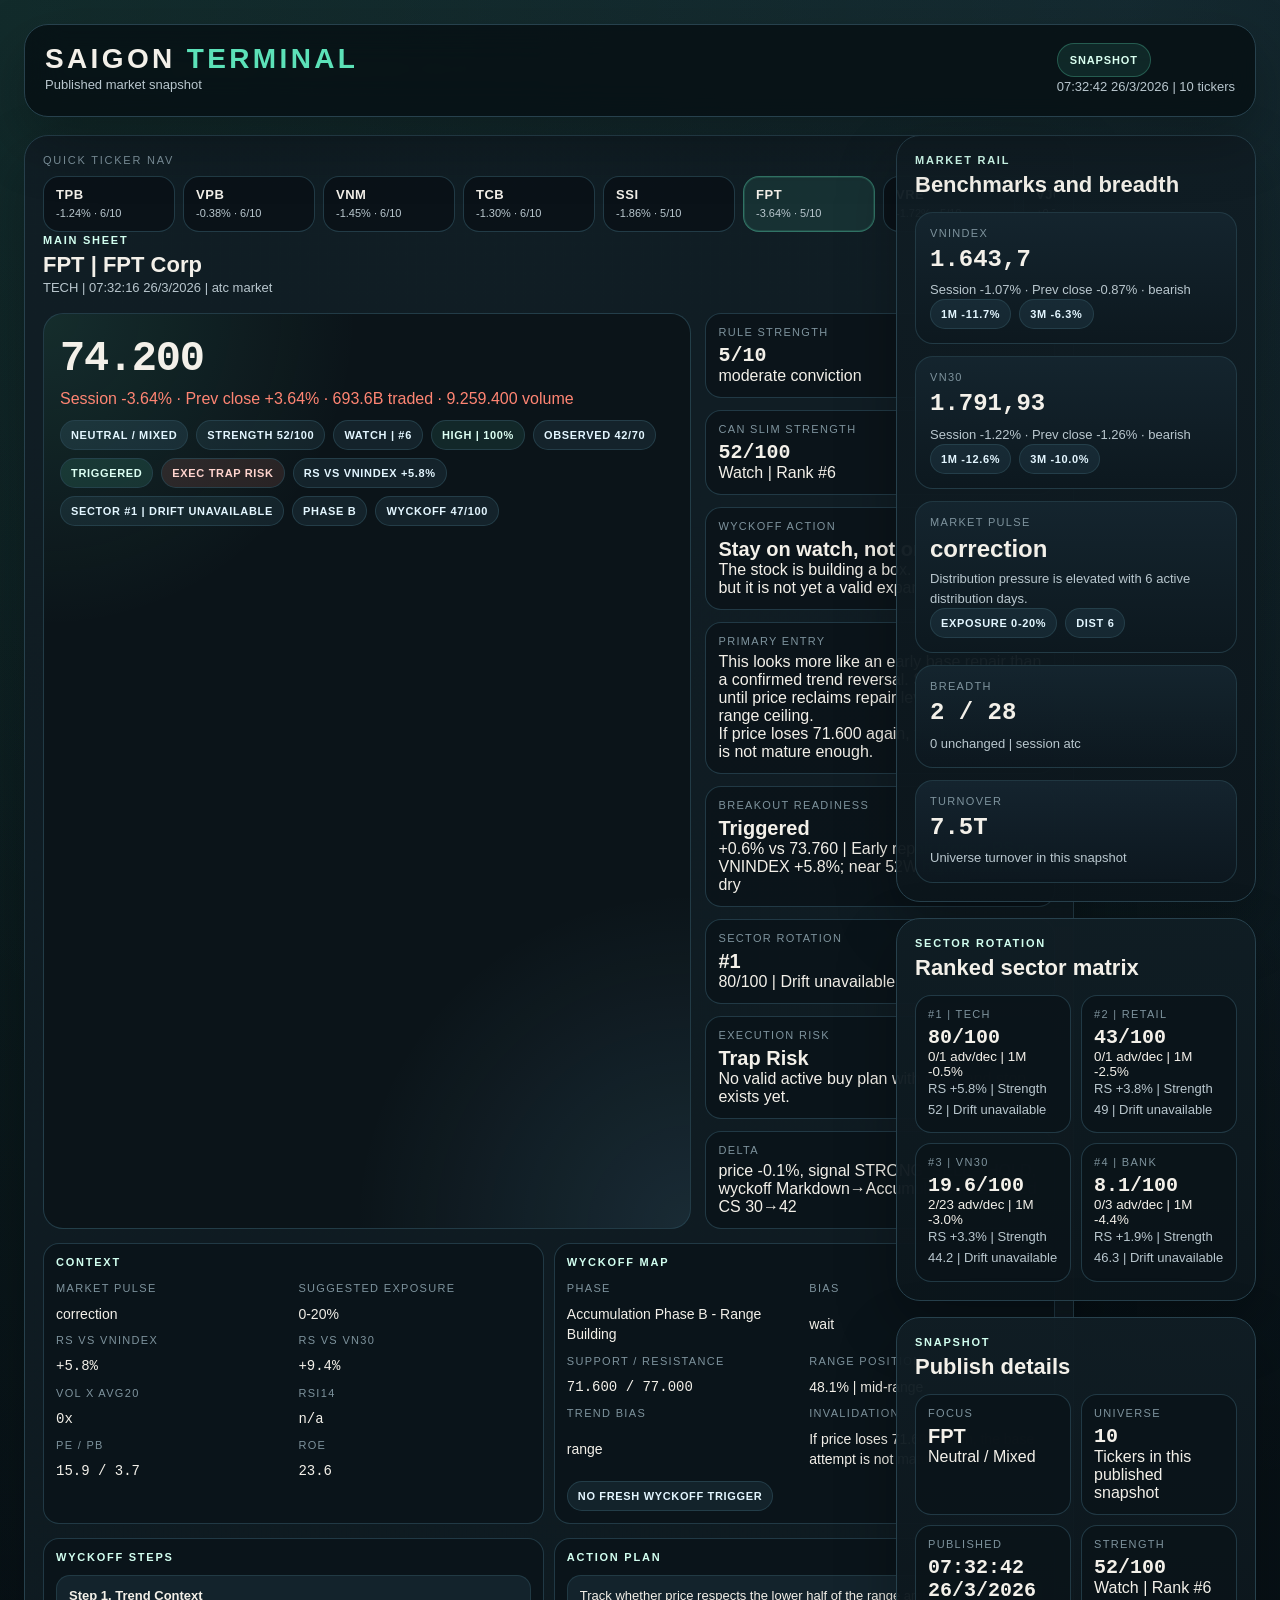
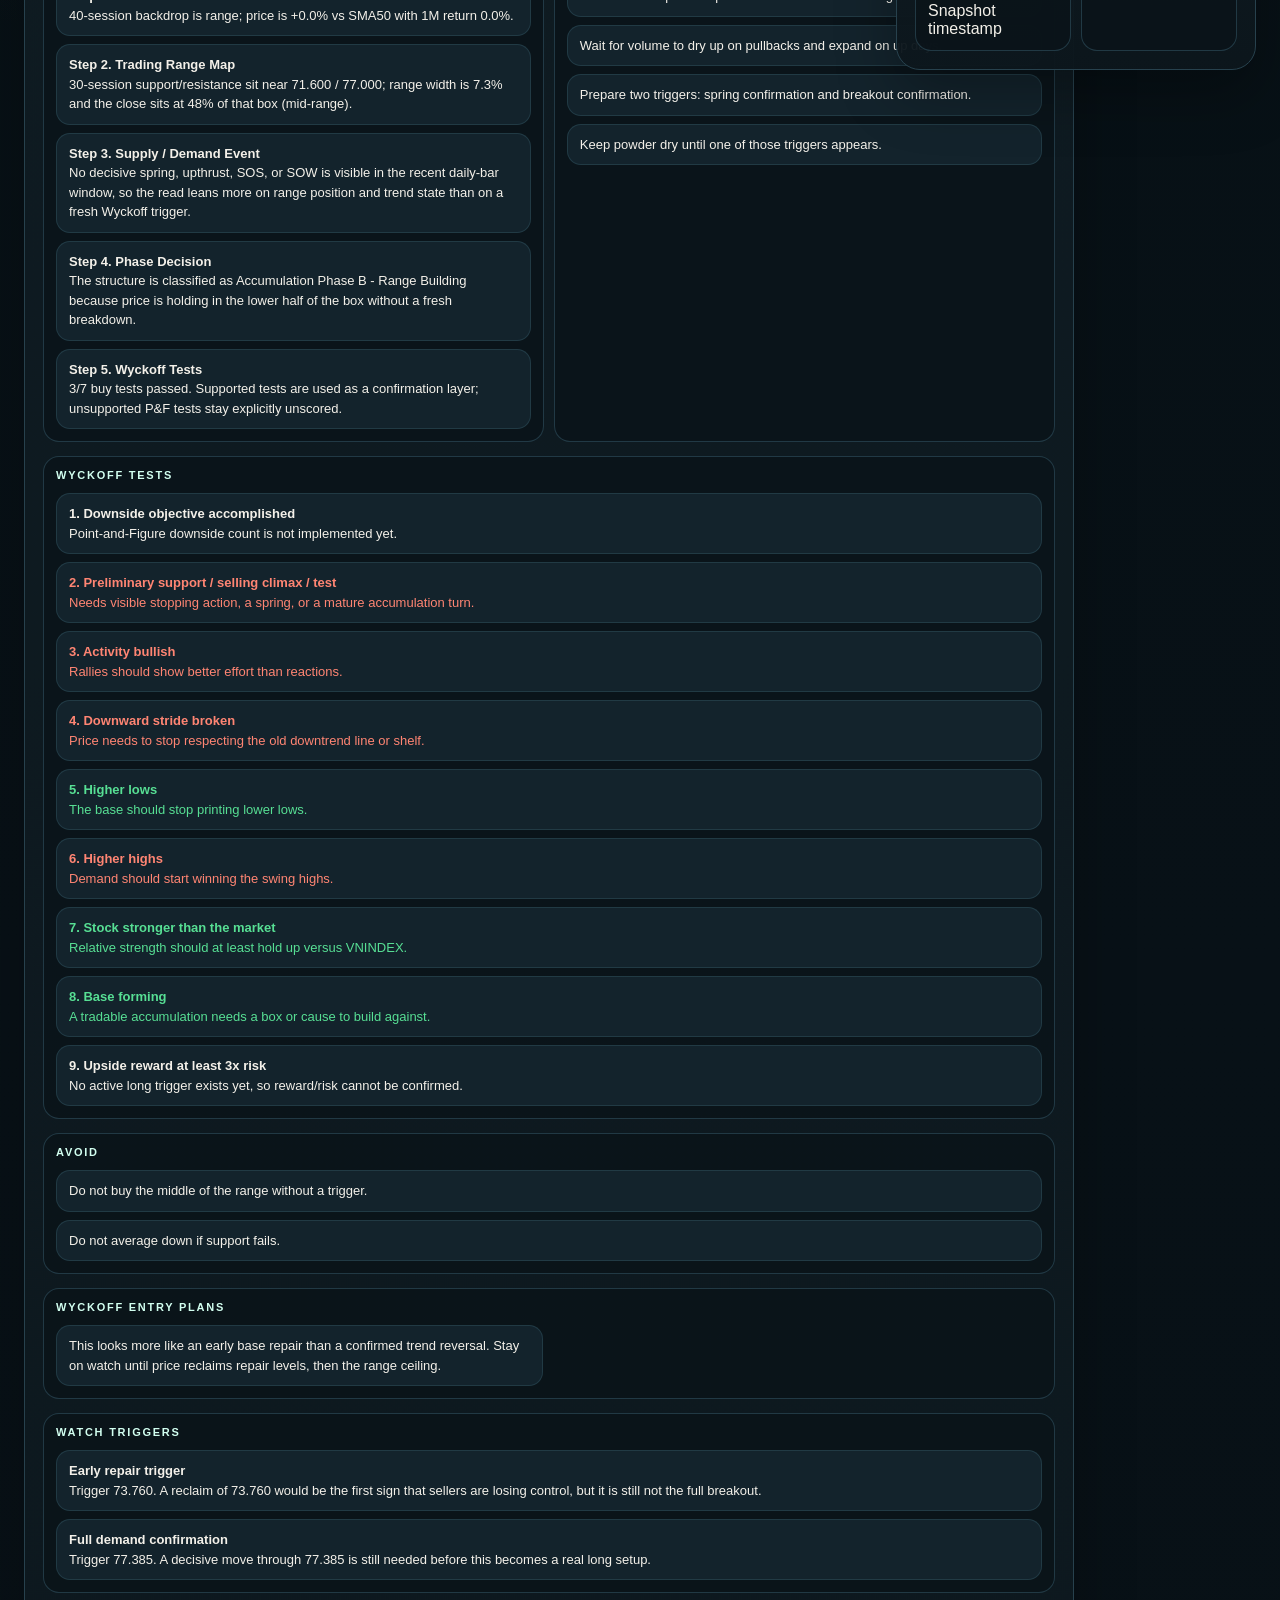
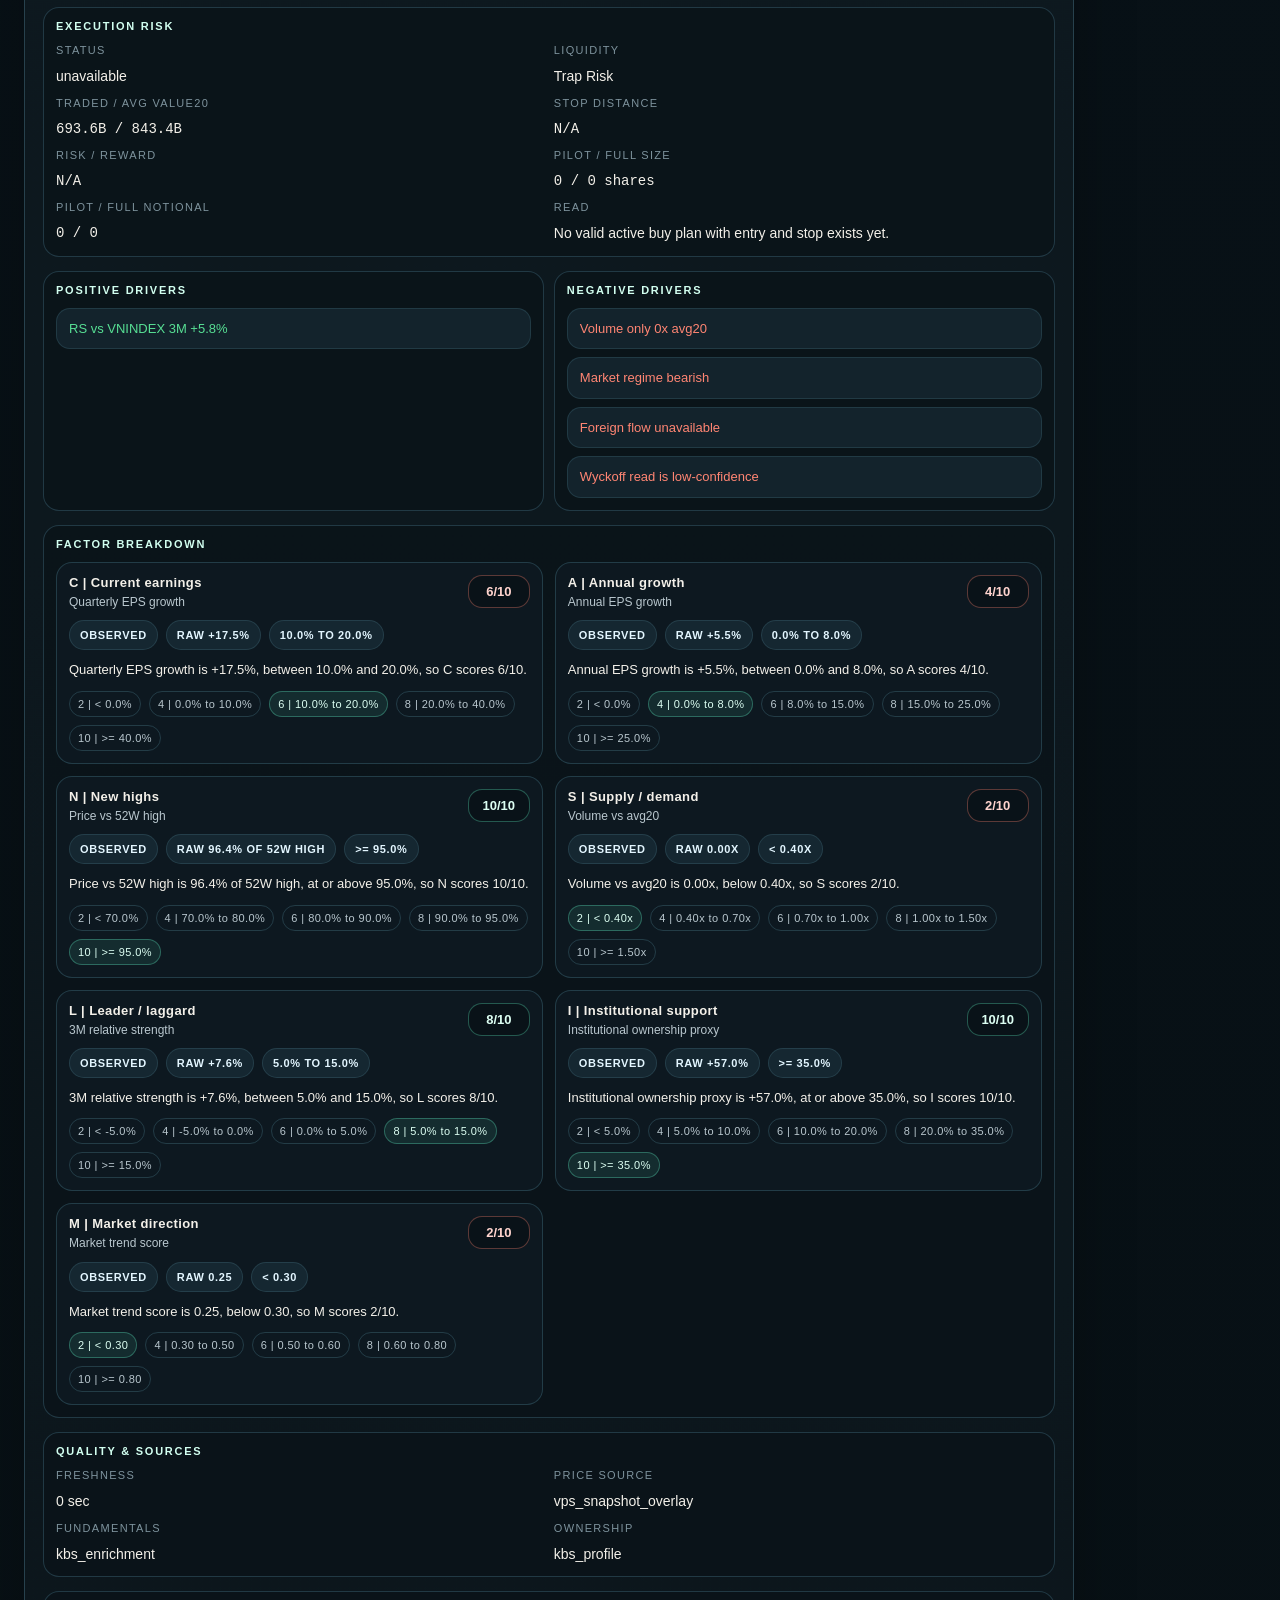
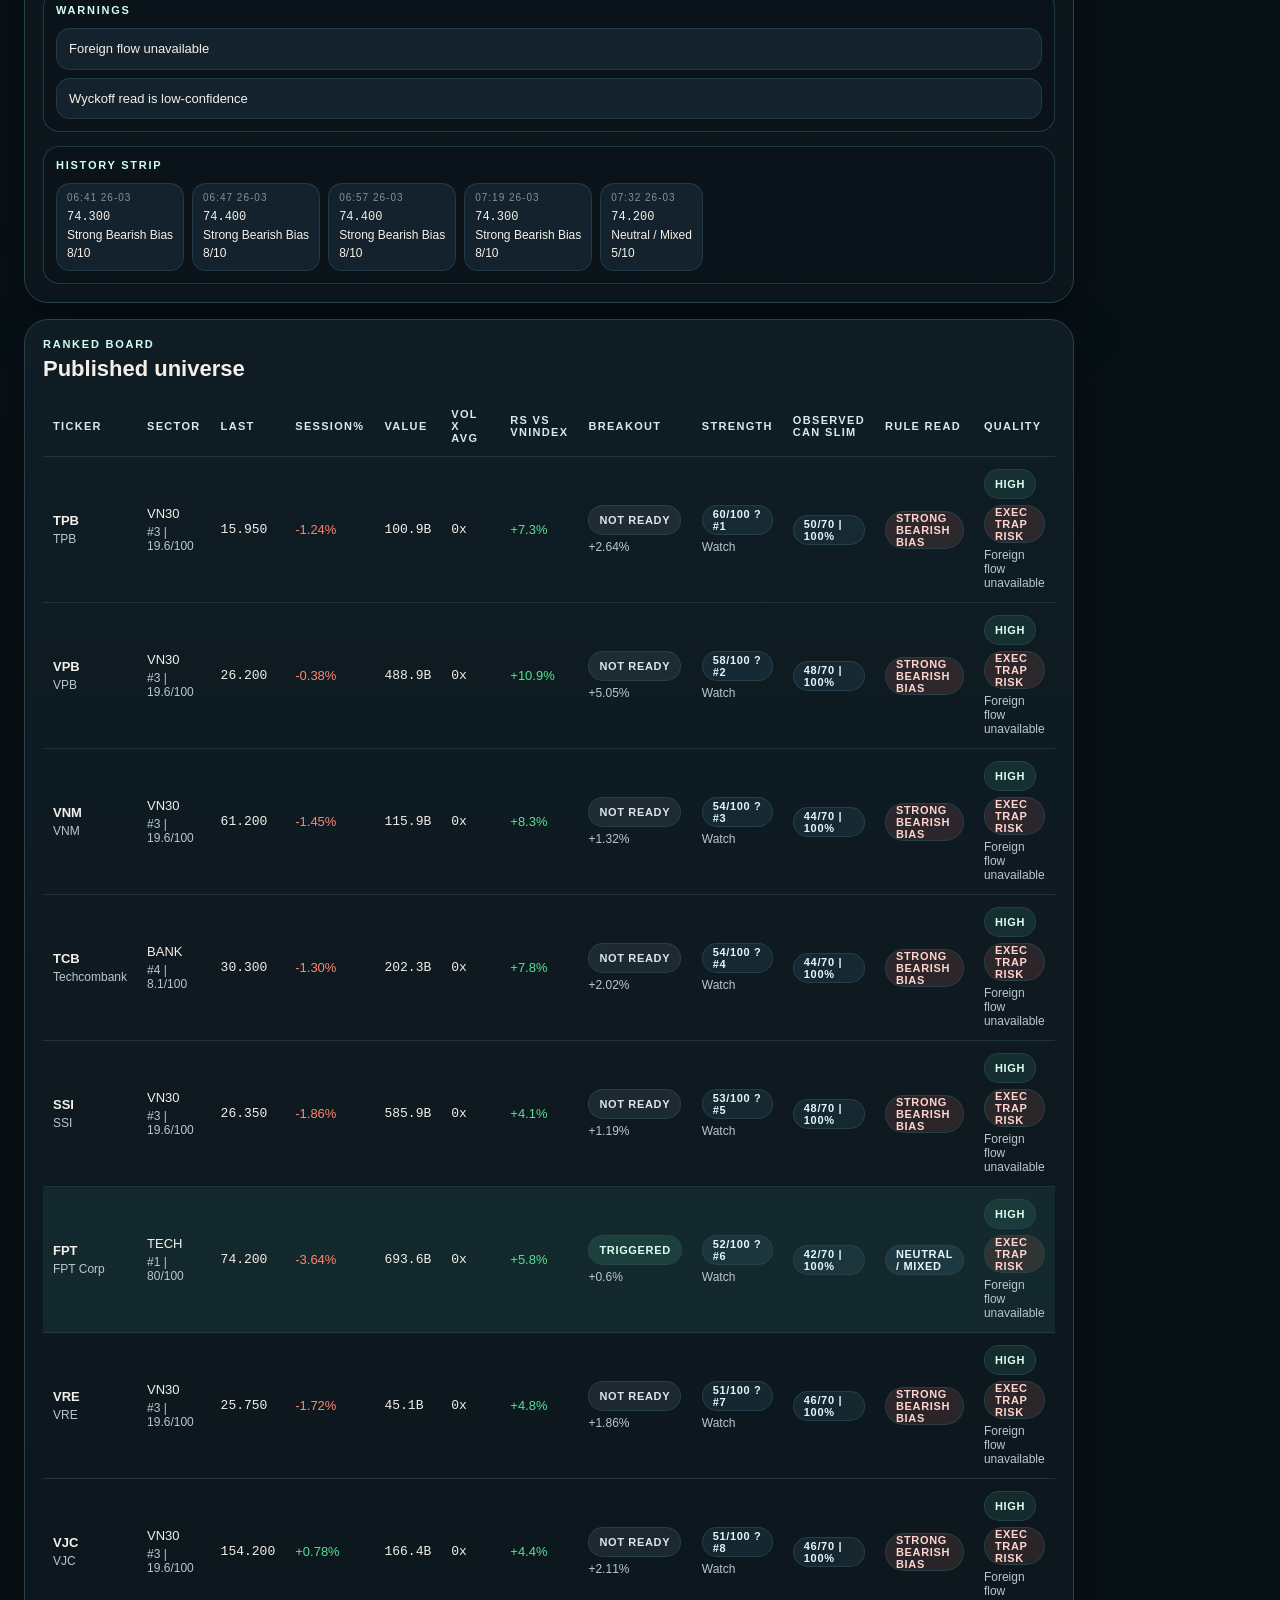
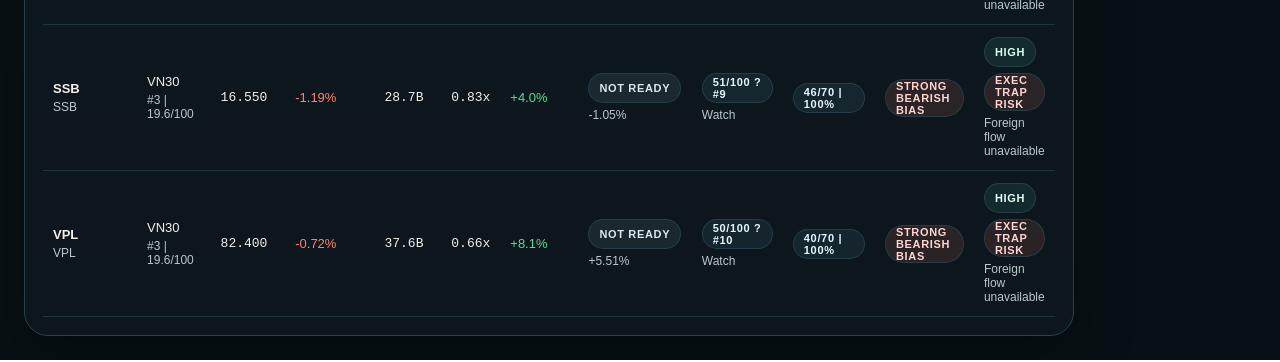
==== commit 905663e7: "feat: enhance OHLCV lookback handling and Wyckoff recommendations - Introduced normalizeLookbackDays" ====
--- a/docs/index.html
+++ b/docs/index.html
@@ -222,7 +222,7 @@
 </div>
 
 <script>
-const DATA = {"snapshot":{"generated":"2026-03-26T06:57:59.362Z","engine":"Saigon Terminal v2.0","dataSource":"VPS + KBS","note":"Board data is VPS-first. KBS enriches fundamentals and ownership when available. CAN SLIM is the ticker-strength layer, while Wyckoff handles timing and entry logic. Market direction now includes an IBD-style pulse proxy and Wyckoff output includes a test checklist.","count":5,"universeCount":5,"requestedCount":5,"scannedCount":5,"errorCount":0,"scanMode":"watchlist","topN":null,"throttleMs":0,"market":{"asOf":"2026-03-26T06:57:59.326Z","session":"open_pm","regime":"bearish","pulse":{"primary":"VNINDEX","status":"correction","score":0.25,"exposure":"0-20%","distributionDays":6,"followThrough":null,"note":"Distribution pressure is elevated with 6 active distribution days."},"indexes":{"VNINDEX":{"price":1644.51,"open":1661.53,"prevClose":1658.19,"sessionChangePct":-1.02,"prevCloseChangePct":-0.82,"changePct":-1.02,"ret1m":-0.1163,"ret3m":-0.0629,"sma20":1718.54,"sma50":1791.39,"regime":"bearish","regimeScore":0.25,"trendScore":0.25,"pulse":{"symbol":"VNINDEX","status":"correction","score":0.25,"exposure":"0-20%","distributionDays":6,"distributionDayDates":["2026-03-02","2026-03-09","2026-03-13","2026-03-19","2026-03-20","2026-03-23"],"rallyDayCount":3,"followThrough":null,"note":"Distribution pressure is elevated with 6 active distribution days."},"date":"2026-03-26"},"VN30":{"price":1794.38,"open":1813.98,"prevClose":1814.73,"sessionChangePct":-1.08,"prevCloseChangePct":-1.12,"changePct":-1.08,"ret1m":-0.1245,"ret3m":-0.0986,"sma20":1871.22,"sma50":1968.44,"regime":"bearish","regimeScore":0.25,"trendScore":0.25,"pulse":{"symbol":"VN30","status":"correction","score":0.25,"exposure":"0-20%","distributionDays":5,"distributionDayDates":["2026-03-02","2026-03-09","2026-03-18","2026-03-19","2026-03-23"],"rallyDayCount":3,"followThrough":null,"note":"Distribution pressure is elevated with 5 active distribution days."},"date":"2026-03-26"}},"breadth":{"advancers":0,"decliners":5,"unchanged":0},"turnover":1478213905000,"sectors":{"leaders":[{"sector":"BANK","count":3,"turnover":501125626000,"advancers":0,"decliners":3,"avgChangePct":-1.19,"avgObservedScorePct":53.3,"avgRsVsVNINDEX3m":-0.0247,"avgRet1w":-0.0194,"avgRet1m":-0.139,"avgRet3m":-0.0876,"avgStrengthScore":35,"rotationScore":78.8,"rank":1,"prevRank":null,"rankDelta":null},{"sector":"RETAIL","count":1,"turnover":395868384000,"advancers":0,"decliners":1,"avgChangePct":-0.13,"avgObservedScorePct":57.1,"avgRsVsVNINDEX3m":-0.0427,"avgRet1w":-0.0546,"avgRet1m":-0.1624,"avgRet3m":-0.1056,"avgStrengthScore":36,"rotationScore":65.2,"rank":2,"prevRank":null,"rankDelta":null},{"sector":"TECH","count":1,"turnover":581219895000,"advancers":0,"decliners":1,"avgChangePct":-3.38,"avgObservedScorePct":42.9,"avgRsVsVNINDEX3m":-0.1481,"avgRet1w":-0.0313,"avgRet1m":-0.165,"avgRet3m":-0.211,"avgStrengthScore":10,"rotationScore":0,"rank":3,"prevRank":null,"rankDelta":null}],"laggards":[{"sector":"TECH","count":1,"turnover":581219895000,"advancers":0,"decliners":1,"avgChangePct":-3.38,"avgObservedScorePct":42.9,"avgRsVsVNINDEX3m":-0.1481,"avgRet1w":-0.0313,"avgRet1m":-0.165,"avgRet3m":-0.211,"avgStrengthScore":10,"rotationScore":0,"rank":3,"prevRank":null,"rankDelta":null},{"sector":"RETAIL","count":1,"turnover":395868384000,"advancers":0,"decliners":1,"avgChangePct":-0.13,"avgObservedScorePct":57.1,"avgRsVsVNINDEX3m":-0.0427,"avgRet1w":-0.0546,"avgRet1m":-0.1624,"avgRet3m":-0.1056,"avgStrengthScore":36,"rotationScore":65.2,"rank":2,"prevRank":null,"rankDelta":null},{"sector":"BANK","count":3,"turnover":501125626000,"advancers":0,"decliners":3,"avgChangePct":-1.19,"avgObservedScorePct":53.3,"avgRsVsVNINDEX3m":-0.0247,"avgRet1w":-0.0194,"avgRet1m":-0.139,"avgRet3m":-0.0876,"avgStrengthScore":35,"rotationScore":78.8,"rank":1,"prevRank":null,"rankDelta":null}],"all":[{"sector":"BANK","count":3,"turnover":501125626000,"advancers":0,"decliners":3,"avgChangePct":-1.19,"avgObservedScorePct":53.3,"avgRsVsVNINDEX3m":-0.0247,"avgRet1w":-0.0194,"avgRet1m":-0.139,"avgRet3m":-0.0876,"avgStrengthScore":35,"rotationScore":78.8,"rank":1,"prevRank":null,"rankDelta":null},{"sector":"RETAIL","count":1,"turnover":395868384000,"advancers":0,"decliners":1,"avgChangePct":-0.13,"avgObservedScorePct":57.1,"avgRsVsVNINDEX3m":-0.0427,"avgRet1w":-0.0546,"avgRet1m":-0.1624,"avgRet3m":-0.1056,"avgStrengthScore":36,"rotationScore":65.2,"rank":2,"prevRank":null,"rankDelta":null},{"sector":"TECH","count":1,"turnover":581219895000,"advancers":0,"decliners":1,"avgChangePct":-3.38,"avgObservedScorePct":42.9,"avgRsVsVNINDEX3m":-0.1481,"avgRet1w":-0.0313,"avgRet1m":-0.165,"avgRet3m":-0.211,"avgStrengthScore":10,"rotationScore":0,"rank":3,"prevRank":null,"rankDelta":null}]}},"providers":{"active":["vps","kbs"],"roadmap":{"kbs":{"status":"active","role":"fundamentals_ownership_enrichment"},"fireant":{"status":"planned","role":"fundamentals_enrichment"},"ssi":{"status":"planned","role":"execution_metadata"},"fiingroup":{"status":"vendor_review","role":"enterprise_datafeed"},"vietstock":{"status":"vendor_review","role":"enterprise_datafeed"},"vnstock":{"status":"reference_only","role":"research_prototyping"}}},"stocks":[{"ticker":"CTG","name":"VietinBank","sector":"BANK","scanTime":"2026-03-26T06:57:59.326Z","scanRunId":"watchlist-mn74esaa-njk7qw","price":33700,"open":34050,"high":34100,"low":33450,"sessionChangePct":-1.03,"prevCloseChangePct":1.03,"changePct":-1.03,"priceDate":"2026-03-26","volume":4270300,"avgVol20":12106390,"volRatio":0.35,"tradedValue":143781001000,"avgValue20":424281116330,"sma20":34825,"sma50":37380,"sma200":37246,"rsi14":41,"macd":-1048,"atr14":1086,"pe":5.5,"pb":1.1,"eps":6441,"roe":21.1,"marketCap":261746034266900,"foreignNet5d":null,"canslim":{"C":6,"A":10,"N":4,"S":2,"L":6,"I":10,"M":2},"observedCanSlim":{"C":6,"A":10,"N":4,"S":2,"L":6,"I":10,"M":2},"canslimTotal":40,"observedCanSlimTotal":40,"observedCanSlimMax":70,"coveragePct":100,"strength":{"score":41,"label":"Watch","canSlimRatio":57.1,"marketLeader":false,"rank":1,"percentile":100},"volumeSignal":"DRY_UP","wyckoffPhase":"Accumulation","wyckoffStage":"Phase B","wyckoffBias":"wait","wyckoff":{"phase":"Accumulation","stage":"Phase B","label":"Accumulation Phase B - Early Base Repair","code":"acc_b","confidence":57,"confidenceLabel":"low","bias":"wait","levels":{"support":32000,"resistance":39100,"midpoint":35550,"rangeWidthPct":21.07,"pricePositionPct":23.9,"atr":1086},"events":{"spring":{"active":false,"name":"spring"},"upthrust":{"active":false,"name":"upthrust"},"sos":{"active":false,"name":"SOS"},"sow":{"active":false,"name":"SOW"},"stoppingVolume":{"active":false,"name":"stopping_volume"},"buyingClimax":{"active":false,"name":"buying_climax"},"backup":{"active":false,"name":"backup","date":"2026-03-26","price":33700,"support":32000,"resistance":39100,"volumeRatio":0.35},"lpsy":{"active":false,"name":"LPSY","date":"2026-03-26","price":33700,"support":32000,"resistance":39100,"volumeRatio":0.35}},"tests":{"activeSide":"buy","summary":"4/7 buy tests passed","active":{"side":"buy","supported":7,"passed":4,"ratio":0.57,"summary":"4/7 buy tests passed"},"buy":{"side":"buy","supported":7,"passed":4,"ratio":0.57,"summary":"4/7 buy tests passed","items":[{"label":"1. Downside objective accomplished","supported":false,"passed":null,"status":"unsupported","detail":"Point-and-Figure downside count is not implemented yet."},{"label":"2. Preliminary support / selling climax / test","supported":true,"passed":false,"status":"fail","detail":"Needs visible stopping action, a spring, or a mature accumulation turn."},{"label":"3. Activity bullish","supported":true,"passed":true,"status":"pass","detail":"Rallies should show better effort than reactions."},{"label":"4. Downward stride broken","supported":true,"passed":true,"status":"pass","detail":"Price needs to stop respecting the old downtrend line or shelf."},{"label":"5. Higher lows","supported":true,"passed":false,"status":"fail","detail":"The base should stop printing lower lows."},{"label":"6. Higher highs","supported":true,"passed":false,"status":"fail","detail":"Demand should start winning the swing highs."},{"label":"7. Stock stronger than the market","supported":true,"passed":true,"status":"pass","detail":"Relative strength should at least hold up versus VNINDEX."},{"label":"8. Base forming","supported":true,"passed":true,"status":"pass","detail":"A tradable accumulation needs a box or cause to build against."},{"label":"9. Upside reward at least 3x risk","supported":false,"passed":null,"status":"unsupported","detail":"No active long trigger exists yet, so reward/risk cannot be confirmed."}]},"sell":{"side":"sell","supported":8,"passed":4,"ratio":0.5,"summary":"4/8 sell tests passed","items":[{"label":"1. Upside objective accomplished","supported":false,"passed":null,"status":"unsupported","detail":"Point-and-Figure upside count is not implemented yet."},{"label":"2. Activity bearish","supported":true,"passed":true,"status":"pass","detail":"Reactions should carry more pressure than rallies."},{"label":"3. Preliminary supply / buying climax","supported":true,"passed":false,"status":"fail","detail":"Supply should be visible near the top or at the failed breakout."},{"label":"4. Stock weaker than the market","supported":true,"passed":false,"status":"fail","detail":"Relative weakness should confirm the bearish case."},{"label":"5. Upward stride broken","supported":true,"passed":true,"status":"pass","detail":"The prior uptrend should no longer be intact."},{"label":"6. Lower highs","supported":true,"passed":true,"status":"pass","detail":"Bearish structures lose altitude on rallies."},{"label":"7. Lower lows","supported":true,"passed":true,"status":"pass","detail":"Support breaks should create lower lows."},{"label":"8. Crown / supply range forming","supported":true,"passed":false,"status":"fail","detail":"Distribution normally leaves a lateral crown before markdown expands."},{"label":"9. Downside reward at least 3x risk","supported":true,"passed":false,"status":"fail","detail":"The damaged structure should still offer meaningful downside asymmetry."}]}},"action":{"label":"Stay on watch, not on full risk","summary":"The stock is building a box. That is useful, but it is not yet a valid expansion move.","steps":["Track whether price respects the lower half of the range around 32.000.","Wait for volume to dry up on pullbacks and expand on up days.","Prepare two triggers: spring confirmation and breakout confirmation.","Keep powder dry until one of those triggers appears."],"shouldAvoid":["Do not buy the middle of the range without a trigger.","Do not average down if support fails."]},"entry":{"status":"wait","summary":"This looks more like an early base repair than a confirmed trend reversal. Stay on watch until price reclaims repair levels, then the range ceiling.","plans":[],"watch":[{"label":"Early repair trigger","price":34840,"why":"A reclaim of 34.840 would be the first sign that sellers are losing control, but it is still not the full breakout."},{"label":"Full demand confirmation","price":39295,"why":"A decisive move through 39.295 is still needed before this becomes a real long setup."}],"invalidation":"If price loses 32.000 again, the base attempt is not mature enough."},"reasoning":[{"step":1,"title":"Trend Context","detail":"40-session backdrop is downtrend; price is -9.8% vs SMA50 with 1M return -12.5%."},{"step":2,"title":"Trading Range Map","detail":"30-session support/resistance sit near 32.000 / 39.100; range width is 21.1% and the close sits at 24% of that box (lower third)."},{"step":3,"title":"Supply / Demand Event","detail":"No decisive spring, upthrust, SOS, or SOW is visible in the recent daily-bar window, so the read leans more on range position and trend state than on a fresh Wyckoff trigger."},{"step":4,"title":"Phase Decision","detail":"The structure is classified as Accumulation Phase B - Early Base Repair because selling pressure is drying up, relative strength is holding better than the market, and price is trying to stabilize instead of extending the markdown."},{"step":5,"title":"Wyckoff Tests","detail":"4/7 buy tests passed. Supported tests are used as a confirmation layer; unsupported P&F tests stay explicitly unscored."}],"context":{"trendBias":"downtrend","volumeDry":true,"priceVsSma50Pct":-9.84,"ret20":-0.1247,"ret40":-0.1554,"distanceFromSma20Atr":-1.04,"rangeLocation":"lower third"},"notes":["Wyckoff output is inferred from daily OHLCV, not intraday tape.","The entry plan is only active when price behavior matches the listed confirmation condition."]},"relative":{"ret1d":-0.0103,"ret1w":-0.0274,"ret1m":-0.1247,"ret3m":-0.0453,"vsVNINDEX3m":0.0176,"vsVN303m":0.0533,"priceVsSma20Pct":-3.23,"priceVsSma50Pct":-9.84},"market":{"session":"open_pm","regime":"bearish","trendScore":0.25,"pulse":{"primary":"VNINDEX","status":"correction","score":0.25,"exposure":"0-20%","distributionDays":6,"followThrough":null,"note":"Distribution pressure is elevated with 6 active distribution days."},"indexes":{"VNINDEX":{"price":1644.51,"open":1661.53,"prevClose":1658.19,"sessionChangePct":-1.02,"prevCloseChangePct":-0.82,"changePct":-1.02,"ret1m":-0.1163,"ret3m":-0.0629,"sma20":1718.54,"sma50":1791.39,"regime":"bearish","regimeScore":0.25,"trendScore":0.25,"pulse":{"symbol":"VNINDEX","status":"correction","score":0.25,"exposure":"0-20%","distributionDays":6,"distributionDayDates":["2026-03-02","2026-03-09","2026-03-13","2026-03-19","2026-03-20","2026-03-23"],"rallyDayCount":3,"followThrough":null,"note":"Distribution pressure is elevated with 6 active distribution days."},"date":"2026-03-26"},"VN30":{"price":1794.38,"open":1813.98,"prevClose":1814.73,"sessionChangePct":-1.08,"prevCloseChangePct":-1.12,"changePct":-1.08,"ret1m":-0.1245,"ret3m":-0.0986,"sma20":1871.22,"sma50":1968.44,"regime":"bearish","regimeScore":0.25,"trendScore":0.25,"pulse":{"symbol":"VN30","status":"correction","score":0.25,"exposure":"0-20%","distributionDays":5,"distributionDayDates":["2026-03-02","2026-03-09","2026-03-18","2026-03-19","2026-03-23"],"rallyDayCount":3,"followThrough":null,"note":"Distribution pressure is elevated with 5 active distribution days."},"date":"2026-03-26"}}},"quality":{"score":94,"label":"high","coveragePct":100,"coverageLabel":"strong","historyBars":57,"freshnessSec":0,"snapshotOverlayUsed":true,"missingFactors":[],"missingFields":["foreignNet5d"],"sourceFlags":{"price":"vps_snapshot_overlay","market":"vps_history","fundamentals":"kbs_enrichment","ownership":"kbs_profile","foreign":"unavailable","providerRoadmap":{"kbs":{"status":"active","role":"fundamentals_ownership_enrichment"},"fireant":{"status":"planned","role":"fundamentals_enrichment"},"ssi":{"status":"planned","role":"execution_metadata"},"fiingroup":{"status":"vendor_review","role":"enterprise_datafeed"},"vietstock":{"status":"vendor_review","role":"enterprise_datafeed"},"vnstock":{"status":"reference_only","role":"research_prototyping"}}},"warnings":["Foreign flow unavailable"]},"explain":{"ruleRead":"Neutral / Mixed","ruleStrength":{"score":4,"label":"low conviction","rawScore":44},"driversPositive":["RS vs VNINDEX 3M +1.8%","RSI 41 in healthy range"],"driversNegative":["Price -9.8% vs SMA50","Volume only 0.35x avg20","Market regime bearish","Foreign flow unavailable"],"factorBreakdown":{"C":{"metric":"epsGrowthQoQ","rawValue":0.1239,"thresholds":[0,0.1,0.2,0.4],"score":6,"status":"observed","legacyScore":6,"factorLabel":"Current earnings","metricLabel":"Quarterly EPS growth","displayValue":"+12.4%","bandLabel":"10.0% to 20.0%","bands":[{"score":2,"label":"\u003c 0.0%","active":false},{"score":4,"label":"0.0% to 10.0%","active":false},{"score":6,"label":"10.0% to 20.0%","active":true},{"score":8,"label":"20.0% to 40.0%","active":false},{"score":10,"label":">= 40.0%","active":false}],"reason":"Quarterly EPS growth is +12.4%, between 10.0% and 20.0%, so C scores 6/10."},"A":{"metric":"epsGrowth1Y","rawValue":0.3683,"thresholds":[0,0.08,0.15,0.25],"score":10,"status":"observed","legacyScore":10,"factorLabel":"Annual growth","metricLabel":"Annual EPS growth","displayValue":"+36.8%","bandLabel":">= 25.0%","bands":[{"score":2,"label":"\u003c 0.0%","active":false},{"score":4,"label":"0.0% to 8.0%","active":false},{"score":6,"label":"8.0% to 15.0%","active":false},{"score":8,"label":"15.0% to 25.0%","active":false},{"score":10,"label":">= 25.0%","active":true}],"reason":"Annual EPS growth is +36.8%, at or above 25.0%, so A scores 10/10."},"N":{"metric":"nearHighPct","rawValue":0.775,"thresholds":[0.7,0.8,0.9,0.95],"score":4,"status":"observed","legacyScore":4,"factorLabel":"New highs","metricLabel":"Price vs 52W high","displayValue":"77.5% of 52W high","bandLabel":"70.0% to 80.0%","bands":[{"score":2,"label":"\u003c 70.0%","active":false},{"score":4,"label":"70.0% to 80.0%","active":true},{"score":6,"label":"80.0% to 90.0%","active":false},{"score":8,"label":"90.0% to 95.0%","active":false},{"score":10,"label":">= 95.0%","active":false}],"reason":"Price vs 52W high is 77.5% of 52W high, between 70.0% and 80.0%, so N scores 4/10."},"S":{"metric":"volScore","rawValue":0.35,"thresholds":[0.4,0.7,1,1.5],"score":2,"status":"observed","legacyScore":2,"factorLabel":"Supply / demand","metricLabel":"Volume vs avg20","displayValue":"0.35x","bandLabel":"\u003c 0.40x","bands":[{"score":2,"label":"\u003c 0.40x","active":true},{"score":4,"label":"0.40x to 0.70x","active":false},{"score":6,"label":"0.70x to 1.00x","active":false},{"score":8,"label":"1.00x to 1.50x","active":false},{"score":10,"label":">= 1.50x","active":false}],"reason":"Volume vs avg20 is 0.35x, below 0.40x, so S scores 2/10."},"L":{"metric":"rs3m","rawValue":0.0354,"thresholds":[-0.05,0,0.05,0.15],"score":6,"status":"observed","legacyScore":6,"factorLabel":"Leader / laggard","metricLabel":"3M relative strength","displayValue":"+3.5%","bandLabel":"0.0% to 5.0%","bands":[{"score":2,"label":"\u003c -5.0%","active":false},{"score":4,"label":"-5.0% to 0.0%","active":false},{"score":6,"label":"0.0% to 5.0%","active":true},{"score":8,"label":"5.0% to 15.0%","active":false},{"score":10,"label":">= 15.0%","active":false}],"reason":"3M relative strength is +3.5%, between 0.0% and 5.0%, so L scores 6/10."},"I":{"metric":"institutionScore","rawValue":0.9994,"thresholds":[0.05,0.1,0.2,0.35],"score":10,"status":"observed","legacyScore":10,"factorLabel":"Institutional support","metricLabel":"Institutional ownership proxy","displayValue":"+99.9%","bandLabel":">= 35.0%","bands":[{"score":2,"label":"\u003c 5.0%","active":false},{"score":4,"label":"5.0% to 10.0%","active":false},{"score":6,"label":"10.0% to 20.0%","active":false},{"score":8,"label":"20.0% to 35.0%","active":false},{"score":10,"label":">= 35.0%","active":true}],"reason":"Institutional ownership proxy is +99.9%, at or above 35.0%, so I scores 10/10."},"M":{"metric":"marketTrend","rawValue":0.25,"thresholds":[0.3,0.5,0.6,0.8],"score":2,"status":"observed","legacyScore":2,"factorLabel":"Market direction","metricLabel":"Market trend score","displayValue":"0.25","bandLabel":"\u003c 0.30","bands":[{"score":2,"label":"\u003c 0.30","active":true},{"score":4,"label":"0.30 to 0.50","active":false},{"score":6,"label":"0.50 to 0.60","active":false},{"score":8,"label":"0.60 to 0.80","active":false},{"score":10,"label":">= 0.80","active":false}],"reason":"Market trend score is 0.25, below 0.30, so M scores 2/10."}},"normalizedCanSlim":40,"wyckoffAction":{"label":"Stay on watch, not on full risk","summary":"The stock is building a box. That is useful, but it is not yet a valid expansion move.","steps":["Track whether price respects the lower half of the range around 32.000.","Wait for volume to dry up on pullbacks and expand on up days.","Prepare two triggers: spring confirmation and breakout confirmation.","Keep powder dry until one of those triggers appears."],"shouldAvoid":["Do not buy the middle of the range without a trigger.","Do not average down if support fails."]},"wyckoffEntry":{"status":"wait","summary":"This looks more like an early base repair than a confirmed trend reversal. Stay on watch until price reclaims repair levels, then the range ceiling.","plans":[],"watch":[{"label":"Early repair trigger","price":34840,"why":"A reclaim of 34.840 would be the first sign that sellers are losing control, but it is still not the full breakout."},{"label":"Full demand confirmation","price":39295,"why":"A decisive move through 39.295 is still needed before this becomes a real long setup."}],"invalidation":"If price loses 32.000 again, the base attempt is not mature enough."},"wyckoffReasoning":[{"step":1,"title":"Trend Context","detail":"40-session backdrop is downtrend; price is -9.8% vs SMA50 with 1M return -12.5%."},{"step":2,"title":"Trading Range Map","detail":"30-session support/resistance sit near 32.000 / 39.100; range width is 21.1% and the close sits at 24% of that box (lower third)."},{"step":3,"title":"Supply / Demand Event","detail":"No decisive spring, upthrust, SOS, or SOW is visible in the recent daily-bar window, so the read leans more on range position and trend state than on a fresh Wyckoff trigger."},{"step":4,"title":"Phase Decision","detail":"The structure is classified as Accumulation Phase B - Early Base Repair because selling pressure is drying up, relative strength is holding better than the market, and price is trying to stabilize instead of extending the markdown."},{"step":5,"title":"Wyckoff Tests","detail":"4/7 buy tests passed. Supported tests are used as a confirmation layer; unsupported P&F tests stay explicitly unscored."}]},"entry":[],"tp":[],"sl":null,"signal":"HOLD","confidence":4,"rawScore":44,"breakout":{"state":"arming","score":39,"triggerPrice":34840,"distancePct":-3.27,"invalidation":"If price loses 32.000 again, the base attempt is not mature enough.","volumeSupport":"dry","reason":"Early repair trigger; RS vs VNINDEX +1.8%; volume dry"},"executionRisk":{"status":"unavailable","liquidityLabel":"trap_risk","avgValue20":424281116330,"tradedValue":143781001000,"stopDistancePct":null,"stopDistanceAtr":null,"riskReward1":null,"riskReward2":null,"pilotShares":0,"fullShares":0,"pilotNotional":0,"fullNotional":0,"reason":"No valid active buy plan with entry and stop exists yet."},"delta":"price +0.1%","historyMini":[{"timestamp":"2026-03-26T02:39:11.944Z","price":33750,"signal":"HOLD","confidence":4,"observedPct":0.57},{"timestamp":"2026-03-26T05:36:03.344Z","price":33600,"signal":"HOLD","confidence":4,"observedPct":0.57},{"timestamp":"2026-03-26T06:41:14.287Z","price":33600,"signal":"HOLD","confidence":4,"observedPct":0.57},{"timestamp":"2026-03-26T06:47:22.430Z","price":33650,"signal":"HOLD","confidence":4,"observedPct":0.57},{"timestamp":"2026-03-26T06:57:59.326Z","price":33700,"signal":"HOLD","confidence":4,"observedPct":0.57}]},{"ticker":"MWG","name":"Thế Giới Di Động","sector":"RETAIL","scanTime":"2026-03-26T06:57:58.844Z","scanRunId":"watchlist-mn74esaa-njk7qw","price":77900,"open":78000,"high":78900,"low":77400,"sessionChangePct":-0.13,"prevCloseChangePct":1.64,"changePct":-0.13,"priceDate":"2026-03-26","volume":5090900,"avgVol20":9650420,"volRatio":0.53,"tradedValue":395868384000,"avgValue20":800665691990,"sma20":82775,"sma50":86462,"sma200":86677,"rsi14":44,"macd":-2834,"atr14":3421,"pe":18.5,"pb":3.9,"eps":4773,"roe":23.1,"marketCap":114390192909100,"foreignNet5d":null,"canslim":{"C":4,"A":10,"N":6,"S":4,"L":4,"I":10,"M":2},"observedCanSlim":{"C":4,"A":10,"N":6,"S":4,"L":4,"I":10,"M":2},"canslimTotal":40,"observedCanSlimTotal":40,"observedCanSlimMax":70,"coveragePct":100,"strength":{"score":36,"label":"Weak","canSlimRatio":57.1,"marketLeader":false,"rank":2,"percentile":75},"volumeSignal":"NORMAL","wyckoffPhase":"Markdown","wyckoffStage":"Phase E","wyckoffBias":"avoid","wyckoff":{"phase":"Markdown","stage":"Phase E","label":"Markdown Phase E - Active Downtrend","code":"markdown","confidence":77,"confidenceLabel":"moderate","bias":"avoid","levels":{"support":74200,"resistance":94300,"midpoint":84250,"rangeWidthPct":25.8,"pricePositionPct":18.4,"atr":3421},"events":{"spring":{"active":false,"name":"spring"},"upthrust":{"active":false,"name":"upthrust"},"sos":{"active":false,"name":"SOS"},"sow":{"active":true,"name":"SOW","index":53,"date":"2026-03-23","price":74200,"low":74200,"high":78100,"support":77000,"resistance":94400,"volumeRatio":1.98,"closeLocation":0},"stoppingVolume":{"active":false,"name":"stopping_volume"},"buyingClimax":{"active":false,"name":"buying_climax"},"backup":{"active":false,"name":"backup","date":"2026-03-26","price":77900,"support":74200,"resistance":94300,"volumeRatio":0.53},"lpsy":{"active":false,"name":"LPSY","date":"2026-03-26","price":77900,"support":77000,"resistance":94300,"volumeRatio":0.53}},"tests":{"activeSide":"sell","summary":"6/8 sell tests passed","active":{"side":"sell","supported":8,"passed":6,"ratio":0.75,"summary":"6/8 sell tests passed"},"buy":{"side":"buy","supported":7,"passed":1,"ratio":0.14,"summary":"1/7 buy tests passed","items":[{"label":"1. Downside objective accomplished","supported":false,"passed":null,"status":"unsupported","detail":"Point-and-Figure downside count is not implemented yet."},{"label":"2. Preliminary support / selling climax / test","supported":true,"passed":false,"status":"fail","detail":"Needs visible stopping action, a spring, or a mature accumulation turn."},{"label":"3. Activity bullish","supported":true,"passed":true,"status":"pass","detail":"Rallies should show better effort than reactions."},{"label":"4. Downward stride broken","supported":true,"passed":false,"status":"fail","detail":"Price needs to stop respecting the old downtrend line or shelf."},{"label":"5. Higher lows","supported":true,"passed":false,"status":"fail","detail":"The base should stop printing lower lows."},{"label":"6. Higher highs","supported":true,"passed":false,"status":"fail","detail":"Demand should start winning the swing highs."},{"label":"7. Stock stronger than the market","supported":true,"passed":false,"status":"fail","detail":"Relative strength should at least hold up versus VNINDEX."},{"label":"8. Base forming","supported":true,"passed":false,"status":"fail","detail":"A tradable accumulation needs a box or cause to build against."},{"label":"9. Upside reward at least 3x risk","supported":false,"passed":null,"status":"unsupported","detail":"No active long trigger exists yet, so reward/risk cannot be confirmed."}]},"sell":{"side":"sell","supported":8,"passed":6,"ratio":0.75,"summary":"6/8 sell tests passed","items":[{"label":"1. Upside objective accomplished","supported":false,"passed":null,"status":"unsupported","detail":"Point-and-Figure upside count is not implemented yet."},{"label":"2. Activity bearish","supported":true,"passed":true,"status":"pass","detail":"Reactions should carry more pressure than rallies."},{"label":"3. Preliminary supply / buying climax","supported":true,"passed":false,"status":"fail","detail":"Supply should be visible near the top or at the failed breakout."},{"label":"4. Stock weaker than the market","supported":true,"passed":true,"status":"pass","detail":"Relative weakness should confirm the bearish case."},{"label":"5. Upward stride broken","supported":true,"passed":true,"status":"pass","detail":"The prior uptrend should no longer be intact."},{"label":"6. Lower highs","supported":true,"passed":true,"status":"pass","detail":"Bearish structures lose altitude on rallies."},{"label":"7. Lower lows","supported":true,"passed":true,"status":"pass","detail":"Support breaks should create lower lows."},{"label":"8. Crown / supply range forming","supported":true,"passed":true,"status":"pass","detail":"Distribution normally leaves a lateral crown before markdown expands."},{"label":"9. Downside reward at least 3x risk","supported":true,"passed":false,"status":"fail","detail":"The damaged structure should still offer meaningful downside asymmetry."}]}},"action":{"label":"No long entries in active markdown","summary":"Trend and structure are both hostile. The correct action is patience.","steps":["Stand aside while price stays below key moving averages and keeps making weak rebounds.","Wait for stopping action, a spring, or a new range before reconsidering any long.","Do not treat 74.200 as stable support if price is already below it.","Keep the name on a watchlist, not in a fresh long position."],"shouldAvoid":["Do not catch a falling knife in Phase E markdown.","Do not set a buy just because RSI looks low without structural repair."]},"entry":{"status":"avoid","summary":"Do not buy into active markdown. Wait for stopping action or a spring first.","plans":[],"watch":[{"label":"Early repair / stop bleeding trigger","price":82775,"why":"A reclaim of 82.775 would only improve the tape from damaged to repair mode. It is not the same as a confirmed buy yet."},{"label":"Full demand confirmation","price":94771,"why":"A decisive move through 94.771 is needed before the structure becomes a real buy setup."}],"invalidation":"A clean move below 73.829 keeps the structure defensive."},"reasoning":[{"step":1,"title":"Trend Context","detail":"40-session backdrop is downtrend; price is -9.9% vs SMA50 with 1M return -16.8%."},{"step":2,"title":"Trading Range Map","detail":"30-session support/resistance sit near 74.200 / 94.300; range width is 25.8% and the close sits at 18% of that box (lower third)."},{"step":3,"title":"Supply / Demand Event","detail":"Recent structural signals: SOW on 2026-03-23 (1.98x vol)."},{"step":4,"title":"Phase Decision","detail":"The structure is classified as Markdown Phase E - Active Downtrend because the stock is still below trend support and no convincing stopping or spring event has appeared yet."},{"step":5,"title":"Wyckoff Tests","detail":"6/8 sell tests passed. Supported tests are used as a confirmation layer; unsupported P&F tests stay explicitly unscored."}],"context":{"trendBias":"downtrend","volumeDry":false,"priceVsSma50Pct":-9.9,"ret20":-0.1677,"ret40":-0.0994,"distanceFromSma20Atr":-1.43,"rangeLocation":"lower third"},"notes":["Wyckoff output is inferred from daily OHLCV, not intraday tape.","The entry plan is only active when price behavior matches the listed confirmation condition."]},"relative":{"ret1d":-0.0164,"ret1w":-0.0546,"ret1m":-0.1624,"ret3m":-0.1056,"vsVNINDEX3m":-0.0427,"vsVN303m":-0.007,"priceVsSma20Pct":-5.89,"priceVsSma50Pct":-9.9},"market":{"session":"open_pm","regime":"bearish","trendScore":0.25,"pulse":{"primary":"VNINDEX","status":"correction","score":0.25,"exposure":"0-20%","distributionDays":6,"followThrough":null,"note":"Distribution pressure is elevated with 6 active distribution days."},"indexes":{"VNINDEX":{"price":1644.51,"open":1661.53,"prevClose":1658.19,"sessionChangePct":-1.02,"prevCloseChangePct":-0.82,"changePct":-1.02,"ret1m":-0.1163,"ret3m":-0.0629,"sma20":1718.54,"sma50":1791.39,"regime":"bearish","regimeScore":0.25,"trendScore":0.25,"pulse":{"symbol":"VNINDEX","status":"correction","score":0.25,"exposure":"0-20%","distributionDays":6,"distributionDayDates":["2026-03-02","2026-03-09","2026-03-13","2026-03-19","2026-03-20","2026-03-23"],"rallyDayCount":3,"followThrough":null,"note":"Distribution pressure is elevated with 6 active distribution days."},"date":"2026-03-26"},"VN30":{"price":1794.38,"open":1813.98,"prevClose":1814.73,"sessionChangePct":-1.08,"prevCloseChangePct":-1.12,"changePct":-1.08,"ret1m":-0.1245,"ret3m":-0.0986,"sma20":1871.22,"sma50":1968.44,"regime":"bearish","regimeScore":0.25,"trendScore":0.25,"pulse":{"symbol":"VN30","status":"correction","score":0.25,"exposure":"0-20%","distributionDays":5,"distributionDayDates":["2026-03-02","2026-03-09","2026-03-18","2026-03-19","2026-03-23"],"rallyDayCount":3,"followThrough":null,"note":"Distribution pressure is elevated with 5 active distribution days."},"date":"2026-03-26"}}},"quality":{"score":96,"label":"high","coveragePct":100,"coverageLabel":"strong","historyBars":57,"freshnessSec":1,"snapshotOverlayUsed":true,"missingFactors":[],"missingFields":["foreignNet5d"],"sourceFlags":{"price":"vps_snapshot_overlay","market":"vps_history","fundamentals":"kbs_enrichment","ownership":"kbs_profile","foreign":"unavailable","providerRoadmap":{"kbs":{"status":"active","role":"fundamentals_ownership_enrichment"},"fireant":{"status":"planned","role":"fundamentals_enrichment"},"ssi":{"status":"planned","role":"execution_metadata"},"fiingroup":{"status":"vendor_review","role":"enterprise_datafeed"},"vietstock":{"status":"vendor_review","role":"enterprise_datafeed"},"vnstock":{"status":"reference_only","role":"research_prototyping"}}},"warnings":["Foreign flow unavailable"]},"explain":{"ruleRead":"Strong Bearish Bias","ruleStrength":{"score":8,"label":"high conviction","rawScore":18},"driversPositive":["RSI 44 in healthy range"],"driversNegative":["RS vs VNINDEX 3M -4.3%","Price -9.9% vs SMA50","Volume only 0.53x avg20","Market regime bearish","CAN SLIM strength Weak (36/100)"],"factorBreakdown":{"C":{"metric":"epsGrowthQoQ","rawValue":0.0169,"thresholds":[0,0.1,0.2,0.4],"score":4,"status":"observed","legacyScore":4,"factorLabel":"Current earnings","metricLabel":"Quarterly EPS growth","displayValue":"+1.7%","bandLabel":"0.0% to 10.0%","bands":[{"score":2,"label":"\u003c 0.0%","active":false},{"score":4,"label":"0.0% to 10.0%","active":true},{"score":6,"label":"10.0% to 20.0%","active":false},{"score":8,"label":"20.0% to 40.0%","active":false},{"score":10,"label":">= 40.0%","active":false}],"reason":"Quarterly EPS growth is +1.7%, between 0.0% and 10.0%, so C scores 4/10."},"A":{"metric":"epsGrowth1Y","rawValue":0.9383,"thresholds":[0,0.08,0.15,0.25],"score":10,"status":"observed","legacyScore":10,"factorLabel":"Annual growth","metricLabel":"Annual EPS growth","displayValue":"+93.8%","bandLabel":">= 25.0%","bands":[{"score":2,"label":"\u003c 0.0%","active":false},{"score":4,"label":"0.0% to 8.0%","active":false},{"score":6,"label":"8.0% to 15.0%","active":false},{"score":8,"label":"15.0% to 25.0%","active":false},{"score":10,"label":">= 25.0%","active":true}],"reason":"Annual EPS growth is +93.8%, at or above 25.0%, so A scores 10/10."},"N":{"metric":"nearHighPct","rawValue":0.825,"thresholds":[0.7,0.8,0.9,0.95],"score":6,"status":"observed","legacyScore":6,"factorLabel":"New highs","metricLabel":"Price vs 52W high","displayValue":"82.5% of 52W high","bandLabel":"80.0% to 90.0%","bands":[{"score":2,"label":"\u003c 70.0%","active":false},{"score":4,"label":"70.0% to 80.0%","active":false},{"score":6,"label":"80.0% to 90.0%","active":true},{"score":8,"label":"90.0% to 95.0%","active":false},{"score":10,"label":">= 95.0%","active":false}],"reason":"Price vs 52W high is 82.5% of 52W high, between 80.0% and 90.0%, so N scores 6/10."},"S":{"metric":"volScore","rawValue":0.53,"thresholds":[0.4,0.7,1,1.5],"score":4,"status":"observed","legacyScore":4,"factorLabel":"Supply / demand","metricLabel":"Volume vs avg20","displayValue":"0.53x","bandLabel":"0.40x to 0.70x","bands":[{"score":2,"label":"\u003c 0.40x","active":false},{"score":4,"label":"0.40x to 0.70x","active":true},{"score":6,"label":"0.70x to 1.00x","active":false},{"score":8,"label":"1.00x to 1.50x","active":false},{"score":10,"label":">= 1.50x","active":false}],"reason":"Volume vs avg20 is 0.53x, between 0.40x and 0.70x, so S scores 4/10."},"L":{"metric":"rs3m","rawValue":-0.0249,"thresholds":[-0.05,0,0.05,0.15],"score":4,"status":"observed","legacyScore":4,"factorLabel":"Leader / laggard","metricLabel":"3M relative strength","displayValue":"-2.5%","bandLabel":"-5.0% to 0.0%","bands":[{"score":2,"label":"\u003c -5.0%","active":false},{"score":4,"label":"-5.0% to 0.0%","active":true},{"score":6,"label":"0.0% to 5.0%","active":false},{"score":8,"label":"5.0% to 15.0%","active":false},{"score":10,"label":">= 15.0%","active":false}],"reason":"3M relative strength is -2.5%, between -5.0% and 0.0%, so L scores 4/10."},"I":{"metric":"institutionScore","rawValue":1,"thresholds":[0.05,0.1,0.2,0.35],"score":10,"status":"observed","legacyScore":10,"factorLabel":"Institutional support","metricLabel":"Institutional ownership proxy","displayValue":"+100.0%","bandLabel":">= 35.0%","bands":[{"score":2,"label":"\u003c 5.0%","active":false},{"score":4,"label":"5.0% to 10.0%","active":false},{"score":6,"label":"10.0% to 20.0%","active":false},{"score":8,"label":"20.0% to 35.0%","active":false},{"score":10,"label":">= 35.0%","active":true}],"reason":"Institutional ownership proxy is +100.0%, at or above 35.0%, so I scores 10/10."},"M":{"metric":"marketTrend","rawValue":0.25,"thresholds":[0.3,0.5,0.6,0.8],"score":2,"status":"observed","legacyScore":2,"factorLabel":"Market direction","metricLabel":"Market trend score","displayValue":"0.25","bandLabel":"\u003c 0.30","bands":[{"score":2,"label":"\u003c 0.30","active":true},{"score":4,"label":"0.30 to 0.50","active":false},{"score":6,"label":"0.50 to 0.60","active":false},{"score":8,"label":"0.60 to 0.80","active":false},{"score":10,"label":">= 0.80","active":false}],"reason":"Market trend score is 0.25, below 0.30, so M scores 2/10."}},"normalizedCanSlim":40,"wyckoffAction":{"label":"No long entries in active markdown","summary":"Trend and structure are both hostile. The correct action is patience.","steps":["Stand aside while price stays below key moving averages and keeps making weak rebounds.","Wait for stopping action, a spring, or a new range before reconsidering any long.","Do not treat 74.200 as stable support if price is already below it.","Keep the name on a watchlist, not in a fresh long position."],"shouldAvoid":["Do not catch a falling knife in Phase E markdown.","Do not set a buy just because RSI looks low without structural repair."]},"wyckoffEntry":{"status":"avoid","summary":"Do not buy into active markdown. Wait for stopping action or a spring first.","plans":[],"watch":[{"label":"Early repair / stop bleeding trigger","price":82775,"why":"A reclaim of 82.775 would only improve the tape from damaged to repair mode. It is not the same as a confirmed buy yet."},{"label":"Full demand confirmation","price":94771,"why":"A decisive move through 94.771 is needed before the structure becomes a real buy setup."}],"invalidation":"A clean move below 73.829 keeps the structure defensive."},"wyckoffReasoning":[{"step":1,"title":"Trend Context","detail":"40-session backdrop is downtrend; price is -9.9% vs SMA50 with 1M return -16.8%."},{"step":2,"title":"Trading Range Map","detail":"30-session support/resistance sit near 74.200 / 94.300; range width is 25.8% and the close sits at 18% of that box (lower third)."},{"step":3,"title":"Supply / Demand Event","detail":"Recent structural signals: SOW on 2026-03-23 (1.98x vol)."},{"step":4,"title":"Phase Decision","detail":"The structure is classified as Markdown Phase E - Active Downtrend because the stock is still below trend support and no convincing stopping or spring event has appeared yet."},{"step":5,"title":"Wyckoff Tests","detail":"6/8 sell tests passed. Supported tests are used as a confirmation layer; unsupported P&F tests stay explicitly unscored."}]},"entry":[],"tp":[],"sl":null,"signal":"STRONG_SELL","confidence":8,"rawScore":18,"breakout":{"state":"not_ready","score":4,"triggerPrice":82775,"distancePct":-5.89,"invalidation":"A clean move below 73.829 keeps the structure defensive.","volumeSupport":"dry","reason":"Early repair / stop bleeding trigger; RS vs VNINDEX -4.3%; volume dry"},"executionRisk":{"status":"unavailable","liquidityLabel":"trap_risk","avgValue20":800665691990,"tradedValue":395868384000,"stopDistancePct":null,"stopDistanceAtr":null,"riskReward1":null,"riskReward2":null,"pilotShares":0,"fullShares":0,"pilotNotional":0,"fullNotional":0,"reason":"No valid active buy plan with entry and stop exists yet."},"delta":"price +0.5%","historyMini":[{"timestamp":"2026-03-26T02:39:09.963Z","price":77900,"signal":"STRONG_SELL","confidence":8,"observedPct":0.54},{"timestamp":"2026-03-26T05:36:02.963Z","price":77800,"signal":"STRONG_SELL","confidence":8,"observedPct":0.54},{"timestamp":"2026-03-26T06:41:13.874Z","price":77700,"signal":"STRONG_SELL","confidence":9,"observedPct":0.57},{"timestamp":"2026-03-26T06:47:22.110Z","price":77500,"signal":"STRONG_SELL","confidence":9,"observedPct":0.57},{"timestamp":"2026-03-26T06:57:58.844Z","price":77900,"signal":"STRONG_SELL","confidence":8,"observedPct":0.57}]},{"ticker":"HDB","name":"HDBank","sector":"BANK","scanTime":"2026-03-26T06:57:58.122Z","scanRunId":"watchlist-mn74esaa-njk7qw","price":24600,"open":24950,"high":25000,"low":24500,"sessionChangePct":-1.4,"prevCloseChangePct":1.2,"changePct":-1.4,"priceDate":"2026-03-26","volume":7453200,"avgVol20":15079599,"volRatio":0.49,"tradedValue":183721380000,"avgValue20":385244437828,"sma20":25583,"sma50":27147,"sma200":27342,"rsi14":39.2,"macd":-750,"atr14":839,"pe":6.4,"pb":1.5,"eps":4644,"roe":24.5,"marketCap":123129797545800,"foreignNet5d":null,"canslim":{"C":10,"A":10,"N":6,"S":4,"L":4,"I":2,"M":2},"observedCanSlim":{"C":10,"A":10,"N":6,"S":4,"L":4,"I":2,"M":2},"canslimTotal":38,"observedCanSlimTotal":38,"observedCanSlimMax":70,"coveragePct":100,"strength":{"score":34,"label":"Weak","canSlimRatio":54.3,"marketLeader":false,"rank":3,"percentile":50},"volumeSignal":"DRY_UP","wyckoffPhase":"Markdown","wyckoffStage":"Phase E","wyckoffBias":"avoid","wyckoff":{"phase":"Markdown","stage":"Phase E","label":"Markdown Phase E - Active Downtrend","code":"markdown","confidence":59,"confidenceLabel":"low","bias":"avoid","levels":{"support":23800,"resistance":28850,"midpoint":26325,"rangeWidthPct":20.53,"pricePositionPct":15.8,"atr":839},"events":{"spring":{"active":false,"name":"spring"},"upthrust":{"active":false,"name":"upthrust"},"sos":{"active":false,"name":"SOS"},"sow":{"active":false,"name":"SOW"},"stoppingVolume":{"active":false,"name":"stopping_volume"},"buyingClimax":{"active":false,"name":"buying_climax"},"backup":{"active":false,"name":"backup","date":"2026-03-26","price":24600,"support":23800,"resistance":28850,"volumeRatio":0.49},"lpsy":{"active":false,"name":"LPSY","date":"2026-03-26","price":24600,"support":23800,"resistance":28850,"volumeRatio":0.49}},"tests":{"activeSide":"sell","summary":"6/8 sell tests passed","active":{"side":"sell","supported":8,"passed":6,"ratio":0.75,"summary":"6/8 sell tests passed"},"buy":{"side":"buy","supported":7,"passed":1,"ratio":0.14,"summary":"1/7 buy tests passed","items":[{"label":"1. Downside objective accomplished","supported":false,"passed":null,"status":"unsupported","detail":"Point-and-Figure downside count is not implemented yet."},{"label":"2. Preliminary support / selling climax / test","supported":true,"passed":false,"status":"fail","detail":"Needs visible stopping action, a spring, or a mature accumulation turn."},{"label":"3. Activity bullish","supported":true,"passed":false,"status":"fail","detail":"Rallies should show better effort than reactions."},{"label":"4. Downward stride broken","supported":true,"passed":true,"status":"pass","detail":"Price needs to stop respecting the old downtrend line or shelf."},{"label":"5. Higher lows","supported":true,"passed":false,"status":"fail","detail":"The base should stop printing lower lows."},{"label":"6. Higher highs","supported":true,"passed":false,"status":"fail","detail":"Demand should start winning the swing highs."},{"label":"7. Stock stronger than the market","supported":true,"passed":false,"status":"fail","detail":"Relative strength should at least hold up versus VNINDEX."},{"label":"8. Base forming","supported":true,"passed":false,"status":"fail","detail":"A tradable accumulation needs a box or cause to build against."},{"label":"9. Upside reward at least 3x risk","supported":false,"passed":null,"status":"unsupported","detail":"No active long trigger exists yet, so reward/risk cannot be confirmed."}]},"sell":{"side":"sell","supported":8,"passed":6,"ratio":0.75,"summary":"6/8 sell tests passed","items":[{"label":"1. Upside objective accomplished","supported":false,"passed":null,"status":"unsupported","detail":"Point-and-Figure upside count is not implemented yet."},{"label":"2. Activity bearish","supported":true,"passed":true,"status":"pass","detail":"Reactions should carry more pressure than rallies."},{"label":"3. Preliminary supply / buying climax","supported":true,"passed":false,"status":"fail","detail":"Supply should be visible near the top or at the failed breakout."},{"label":"4. Stock weaker than the market","supported":true,"passed":true,"status":"pass","detail":"Relative weakness should confirm the bearish case."},{"label":"5. Upward stride broken","supported":true,"passed":true,"status":"pass","detail":"The prior uptrend should no longer be intact."},{"label":"6. Lower highs","supported":true,"passed":true,"status":"pass","detail":"Bearish structures lose altitude on rallies."},{"label":"7. Lower lows","supported":true,"passed":true,"status":"pass","detail":"Support breaks should create lower lows."},{"label":"8. Crown / supply range forming","supported":true,"passed":true,"status":"pass","detail":"Distribution normally leaves a lateral crown before markdown expands."},{"label":"9. Downside reward at least 3x risk","supported":true,"passed":false,"status":"fail","detail":"The damaged structure should still offer meaningful downside asymmetry."}]}},"action":{"label":"No long entries in active markdown","summary":"Trend and structure are both hostile. The correct action is patience.","steps":["Stand aside while price stays below key moving averages and keeps making weak rebounds.","Wait for stopping action, a spring, or a new range before reconsidering any long.","Do not treat 23.800 as stable support if price is already below it.","Keep the name on a watchlist, not in a fresh long position."],"shouldAvoid":["Do not catch a falling knife in Phase E markdown.","Do not set a buy just because RSI looks low without structural repair."]},"entry":{"status":"avoid","summary":"Do not buy into active markdown. Wait for stopping action or a spring first.","plans":[],"watch":[{"label":"Early repair / stop bleeding trigger","price":25820,"why":"A reclaim of 25.820 would only improve the tape from damaged to repair mode. It is not the same as a confirmed buy yet."},{"label":"Full demand confirmation","price":28994,"why":"A decisive move through 28.994 is needed before the structure becomes a real buy setup."}],"invalidation":"A clean move below 23.681 keeps the structure defensive."},"reasoning":[{"step":1,"title":"Trend Context","detail":"40-session backdrop is downtrend; price is -9.4% vs SMA50 with 1M return -13.4%."},{"step":2,"title":"Trading Range Map","detail":"30-session support/resistance sit near 23.800 / 28.850; range width is 20.5% and the close sits at 16% of that box (lower third)."},{"step":3,"title":"Supply / Demand Event","detail":"No decisive spring, upthrust, SOS, or SOW is visible in the recent daily-bar window, so the read leans more on range position and trend state than on a fresh Wyckoff trigger."},{"step":4,"title":"Phase Decision","detail":"The structure is classified as Markdown Phase E - Active Downtrend because the stock is still below trend support and no convincing stopping or spring event has appeared yet."},{"step":5,"title":"Wyckoff Tests","detail":"6/8 sell tests passed. Supported tests are used as a confirmation layer; unsupported P&F tests stay explicitly unscored."}],"context":{"trendBias":"downtrend","volumeDry":false,"priceVsSma50Pct":-9.38,"ret20":-0.1338,"ret40":-0.1575,"distanceFromSma20Atr":-1.17,"rangeLocation":"lower third"},"notes":["Wyckoff output is inferred from daily OHLCV, not intraday tape.","The entry plan is only active when price behavior matches the listed confirmation condition."]},"relative":{"ret1d":-0.012,"ret1w":-0.0409,"ret1m":-0.1353,"ret3m":-0.1087,"vsVNINDEX3m":-0.0458,"vsVN303m":-0.0101,"priceVsSma20Pct":-3.84,"priceVsSma50Pct":-9.38},"market":{"session":"open_pm","regime":"bearish","trendScore":0.25,"pulse":{"primary":"VNINDEX","status":"correction","score":0.25,"exposure":"0-20%","distributionDays":6,"followThrough":null,"note":"Distribution pressure is elevated with 6 active distribution days."},"indexes":{"VNINDEX":{"price":1644.51,"open":1661.53,"prevClose":1658.19,"sessionChangePct":-1.02,"prevCloseChangePct":-0.82,"changePct":-1.02,"ret1m":-0.1163,"ret3m":-0.0629,"sma20":1718.54,"sma50":1791.39,"regime":"bearish","regimeScore":0.25,"trendScore":0.25,"pulse":{"symbol":"VNINDEX","status":"correction","score":0.25,"exposure":"0-20%","distributionDays":6,"distributionDayDates":["2026-03-02","2026-03-09","2026-03-13","2026-03-19","2026-03-20","2026-03-23"],"rallyDayCount":3,"followThrough":null,"note":"Distribution pressure is elevated with 6 active distribution days."},"date":"2026-03-26"},"VN30":{"price":1794.38,"open":1813.98,"prevClose":1814.73,"sessionChangePct":-1.08,"prevCloseChangePct":-1.12,"changePct":-1.08,"ret1m":-0.1245,"ret3m":-0.0986,"sma20":1871.22,"sma50":1968.44,"regime":"bearish","regimeScore":0.25,"trendScore":0.25,"pulse":{"symbol":"VN30","status":"correction","score":0.25,"exposure":"0-20%","distributionDays":5,"distributionDayDates":["2026-03-02","2026-03-09","2026-03-18","2026-03-19","2026-03-23"],"rallyDayCount":3,"followThrough":null,"note":"Distribution pressure is elevated with 5 active distribution days."},"date":"2026-03-26"}}},"quality":{"score":94,"label":"high","coveragePct":100,"coverageLabel":"strong","historyBars":57,"freshnessSec":1,"snapshotOverlayUsed":true,"missingFactors":[],"missingFields":["foreignNet5d"],"sourceFlags":{"price":"vps_snapshot_overlay","market":"vps_history","fundamentals":"kbs_enrichment","ownership":"kbs_profile","foreign":"unavailable","providerRoadmap":{"kbs":{"status":"active","role":"fundamentals_ownership_enrichment"},"fireant":{"status":"planned","role":"fundamentals_enrichment"},"ssi":{"status":"planned","role":"execution_metadata"},"fiingroup":{"status":"vendor_review","role":"enterprise_datafeed"},"vietstock":{"status":"vendor_review","role":"enterprise_datafeed"},"vnstock":{"status":"reference_only","role":"research_prototyping"}}},"warnings":["Foreign flow unavailable"]},"explain":{"ruleRead":"Strong Bearish Bias","ruleStrength":{"score":6,"label":"moderate conviction","rawScore":18},"driversPositive":[],"driversNegative":["RS vs VNINDEX 3M -4.6%","Price -9.4% vs SMA50","Volume only 0.49x avg20","Market regime bearish","CAN SLIM strength Weak (34/100)"],"factorBreakdown":{"C":{"metric":"epsGrowthQoQ","rawValue":0.6125,"thresholds":[0,0.1,0.2,0.4],"score":10,"status":"observed","legacyScore":10,"factorLabel":"Current earnings","metricLabel":"Quarterly EPS growth","displayValue":"+61.3%","bandLabel":">= 40.0%","bands":[{"score":2,"label":"\u003c 0.0%","active":false},{"score":4,"label":"0.0% to 10.0%","active":false},{"score":6,"label":"10.0% to 20.0%","active":false},{"score":8,"label":"20.0% to 40.0%","active":false},{"score":10,"label":">= 40.0%","active":true}],"reason":"Quarterly EPS growth is +61.3%, at or above 40.0%, so C scores 10/10."},"A":{"metric":"epsGrowth1Y","rawValue":0.2872,"thresholds":[0,0.08,0.15,0.25],"score":10,"status":"observed","legacyScore":10,"factorLabel":"Annual growth","metricLabel":"Annual EPS growth","displayValue":"+28.7%","bandLabel":">= 25.0%","bands":[{"score":2,"label":"\u003c 0.0%","active":false},{"score":4,"label":"0.0% to 8.0%","active":false},{"score":6,"label":"8.0% to 15.0%","active":false},{"score":8,"label":"15.0% to 25.0%","active":false},{"score":10,"label":">= 25.0%","active":true}],"reason":"Annual EPS growth is +28.7%, at or above 25.0%, so A scores 10/10."},"N":{"metric":"nearHighPct","rawValue":0.82,"thresholds":[0.7,0.8,0.9,0.95],"score":6,"status":"observed","legacyScore":6,"factorLabel":"New highs","metricLabel":"Price vs 52W high","displayValue":"82.0% of 52W high","bandLabel":"80.0% to 90.0%","bands":[{"score":2,"label":"\u003c 70.0%","active":false},{"score":4,"label":"70.0% to 80.0%","active":false},{"score":6,"label":"80.0% to 90.0%","active":true},{"score":8,"label":"90.0% to 95.0%","active":false},{"score":10,"label":">= 95.0%","active":false}],"reason":"Price vs 52W high is 82.0% of 52W high, between 80.0% and 90.0%, so N scores 6/10."},"S":{"metric":"volScore","rawValue":0.49,"thresholds":[0.4,0.7,1,1.5],"score":4,"status":"observed","legacyScore":4,"factorLabel":"Supply / demand","metricLabel":"Volume vs avg20","displayValue":"0.49x","bandLabel":"0.40x to 0.70x","bands":[{"score":2,"label":"\u003c 0.40x","active":false},{"score":4,"label":"0.40x to 0.70x","active":true},{"score":6,"label":"0.70x to 1.00x","active":false},{"score":8,"label":"1.00x to 1.50x","active":false},{"score":10,"label":">= 1.50x","active":false}],"reason":"Volume vs avg20 is 0.49x, between 0.40x and 0.70x, so S scores 4/10."},"L":{"metric":"rs3m","rawValue":-0.028,"thresholds":[-0.05,0,0.05,0.15],"score":4,"status":"observed","legacyScore":4,"factorLabel":"Leader / laggard","metricLabel":"3M relative strength","displayValue":"-2.8%","bandLabel":"-5.0% to 0.0%","bands":[{"score":2,"label":"\u003c -5.0%","active":false},{"score":4,"label":"-5.0% to 0.0%","active":true},{"score":6,"label":"0.0% to 5.0%","active":false},{"score":8,"label":"5.0% to 15.0%","active":false},{"score":10,"label":">= 15.0%","active":false}],"reason":"3M relative strength is -2.8%, between -5.0% and 0.0%, so L scores 4/10."},"I":{"metric":"institutionScore","rawValue":0.01,"thresholds":[0.05,0.1,0.2,0.35],"score":2,"status":"observed","legacyScore":2,"factorLabel":"Institutional support","metricLabel":"Institutional ownership proxy","displayValue":"+1.0%","bandLabel":"\u003c 5.0%","bands":[{"score":2,"label":"\u003c 5.0%","active":true},{"score":4,"label":"5.0% to 10.0%","active":false},{"score":6,"label":"10.0% to 20.0%","active":false},{"score":8,"label":"20.0% to 35.0%","active":false},{"score":10,"label":">= 35.0%","active":false}],"reason":"Institutional ownership proxy is +1.0%, below 5.0%, so I scores 2/10."},"M":{"metric":"marketTrend","rawValue":0.25,"thresholds":[0.3,0.5,0.6,0.8],"score":2,"status":"observed","legacyScore":2,"factorLabel":"Market direction","metricLabel":"Market trend score","displayValue":"0.25","bandLabel":"\u003c 0.30","bands":[{"score":2,"label":"\u003c 0.30","active":true},{"score":4,"label":"0.30 to 0.50","active":false},{"score":6,"label":"0.50 to 0.60","active":false},{"score":8,"label":"0.60 to 0.80","active":false},{"score":10,"label":">= 0.80","active":false}],"reason":"Market trend score is 0.25, below 0.30, so M scores 2/10."}},"normalizedCanSlim":38,"wyckoffAction":{"label":"No long entries in active markdown","summary":"Trend and structure are both hostile. The correct action is patience.","steps":["Stand aside while price stays below key moving averages and keeps making weak rebounds.","Wait for stopping action, a spring, or a new range before reconsidering any long.","Do not treat 23.800 as stable support if price is already below it.","Keep the name on a watchlist, not in a fresh long position."],"shouldAvoid":["Do not catch a falling knife in Phase E markdown.","Do not set a buy just because RSI looks low without structural repair."]},"wyckoffEntry":{"status":"avoid","summary":"Do not buy into active markdown. Wait for stopping action or a spring first.","plans":[],"watch":[{"label":"Early repair / stop bleeding trigger","price":25820,"why":"A reclaim of 25.820 would only improve the tape from damaged to repair mode. It is not the same as a confirmed buy yet."},{"label":"Full demand confirmation","price":28994,"why":"A decisive move through 28.994 is needed before the structure becomes a real buy setup."}],"invalidation":"A clean move below 23.681 keeps the structure defensive."},"wyckoffReasoning":[{"step":1,"title":"Trend Context","detail":"40-session backdrop is downtrend; price is -9.4% vs SMA50 with 1M return -13.4%."},{"step":2,"title":"Trading Range Map","detail":"30-session support/resistance sit near 23.800 / 28.850; range width is 20.5% and the close sits at 16% of that box (lower third)."},{"step":3,"title":"Supply / Demand Event","detail":"No decisive spring, upthrust, SOS, or SOW is visible in the recent daily-bar window, so the read leans more on range position and trend state than on a fresh Wyckoff trigger."},{"step":4,"title":"Phase Decision","detail":"The structure is classified as Markdown Phase E - Active Downtrend because the stock is still below trend support and no convincing stopping or spring event has appeared yet."},{"step":5,"title":"Wyckoff Tests","detail":"6/8 sell tests passed. Supported tests are used as a confirmation layer; unsupported P&F tests stay explicitly unscored."}]},"entry":[],"tp":[],"sl":null,"signal":"STRONG_SELL","confidence":6,"rawScore":18,"breakout":{"state":"not_ready","score":4,"triggerPrice":25820,"distancePct":-4.73,"invalidation":"A clean move below 23.681 keeps the structure defensive.","volumeSupport":"dry","reason":"Early repair / stop bleeding trigger; RS vs VNINDEX -4.6%; volume dry"},"executionRisk":{"status":"unavailable","liquidityLabel":"trap_risk","avgValue20":385244437828,"tradedValue":183721380000,"stopDistancePct":null,"stopDistanceAtr":null,"riskReward1":null,"riskReward2":null,"pilotShares":0,"fullShares":0,"pilotNotional":0,"fullNotional":0,"reason":"No valid active buy plan with entry and stop exists yet."},"delta":"price +0.2%","historyMini":[{"timestamp":"2026-03-26T02:39:07.015Z","price":24600,"signal":"STRONG_SELL","confidence":6,"observedPct":0.51},{"timestamp":"2026-03-26T05:36:02.705Z","price":24650,"signal":"STRONG_SELL","confidence":6,"observedPct":0.51},{"timestamp":"2026-03-26T06:41:13.439Z","price":24500,"signal":"STRONG_SELL","confidence":6,"observedPct":0.54},{"timestamp":"2026-03-26T06:47:21.648Z","price":24550,"signal":"STRONG_SELL","confidence":6,"observedPct":0.54},{"timestamp":"2026-03-26T06:57:58.122Z","price":24600,"signal":"STRONG_SELL","confidence":6,"observedPct":0.54}]},{"ticker":"TCB","name":"Techcombank","sector":"BANK","scanTime":"2026-03-26T06:57:57.325Z","scanRunId":"watchlist-mn74esaa-njk7qw","price":30350,"open":30700,"high":30700,"low":30150,"sessionChangePct":-1.14,"prevCloseChangePct":1.46,"changePct":-1.14,"priceDate":"2026-03-26","volume":5720700,"avgVol20":14505488,"volRatio":0.39,"tradedValue":173623245000,"avgValue20":451203956148,"sma20":31095,"sma50":33832,"sma200":34004,"rsi14":44,"macd":-1192,"atr14":939,"pe":9.8,"pb":1.4,"eps":3576,"roe":15.4,"marketCap":215067396564900,"foreignNet5d":null,"canslim":{"C":4,"A":8,"N":4,"S":2,"L":4,"I":10,"M":2},"observedCanSlim":{"C":4,"A":8,"N":4,"S":2,"L":4,"I":10,"M":2},"canslimTotal":34,"observedCanSlimTotal":34,"observedCanSlimMax":70,"coveragePct":100,"strength":{"score":30,"label":"Weak","canSlimRatio":48.6,"marketLeader":false,"rank":4,"percentile":25},"volumeSignal":"DRY_UP","wyckoffPhase":"Markdown","wyckoffStage":"Phase E","wyckoffBias":"avoid","wyckoff":{"phase":"Markdown","stage":"Phase E","label":"Markdown Phase E - Active Downtrend","code":"markdown","confidence":56,"confidenceLabel":"low","bias":"avoid","levels":{"support":28900,"resistance":36450,"midpoint":32675,"rangeWidthPct":24.88,"pricePositionPct":19.2,"atr":939},"events":{"spring":{"active":false,"name":"spring"},"upthrust":{"active":false,"name":"upthrust"},"sos":{"active":false,"name":"SOS"},"sow":{"active":false,"name":"SOW"},"stoppingVolume":{"active":false,"name":"stopping_volume"},"buyingClimax":{"active":false,"name":"buying_climax"},"backup":{"active":false,"name":"backup","date":"2026-03-26","price":30350,"support":28900,"resistance":36450,"volumeRatio":0.39},"lpsy":{"active":false,"name":"LPSY","date":"2026-03-26","price":30350,"support":28900,"resistance":36450,"volumeRatio":0.39}},"tests":{"activeSide":"sell","summary":"5/8 sell tests passed","active":{"side":"sell","supported":8,"passed":5,"ratio":0.63,"summary":"5/8 sell tests passed"},"buy":{"side":"buy","supported":7,"passed":1,"ratio":0.14,"summary":"1/7 buy tests passed","items":[{"label":"1. Downside objective accomplished","supported":false,"passed":null,"status":"unsupported","detail":"Point-and-Figure downside count is not implemented yet."},{"label":"2. Preliminary support / selling climax / test","supported":true,"passed":false,"status":"fail","detail":"Needs visible stopping action, a spring, or a mature accumulation turn."},{"label":"3. Activity bullish","supported":true,"passed":true,"status":"pass","detail":"Rallies should show better effort than reactions."},{"label":"4. Downward stride broken","supported":true,"passed":false,"status":"fail","detail":"Price needs to stop respecting the old downtrend line or shelf."},{"label":"5. Higher lows","supported":true,"passed":false,"status":"fail","detail":"The base should stop printing lower lows."},{"label":"6. Higher highs","supported":true,"passed":false,"status":"fail","detail":"Demand should start winning the swing highs."},{"label":"7. Stock stronger than the market","supported":true,"passed":false,"status":"fail","detail":"Relative strength should at least hold up versus VNINDEX."},{"label":"8. Base forming","supported":true,"passed":false,"status":"fail","detail":"A tradable accumulation needs a box or cause to build against."},{"label":"9. Upside reward at least 3x risk","supported":false,"passed":null,"status":"unsupported","detail":"No active long trigger exists yet, so reward/risk cannot be confirmed."}]},"sell":{"side":"sell","supported":8,"passed":5,"ratio":0.63,"summary":"5/8 sell tests passed","items":[{"label":"1. Upside objective accomplished","supported":false,"passed":null,"status":"unsupported","detail":"Point-and-Figure upside count is not implemented yet."},{"label":"2. Activity bearish","supported":true,"passed":false,"status":"fail","detail":"Reactions should carry more pressure than rallies."},{"label":"3. Preliminary supply / buying climax","supported":true,"passed":false,"status":"fail","detail":"Supply should be visible near the top or at the failed breakout."},{"label":"4. Stock weaker than the market","supported":true,"passed":true,"status":"pass","detail":"Relative weakness should confirm the bearish case."},{"label":"5. Upward stride broken","supported":true,"passed":true,"status":"pass","detail":"The prior uptrend should no longer be intact."},{"label":"6. Lower highs","supported":true,"passed":true,"status":"pass","detail":"Bearish structures lose altitude on rallies."},{"label":"7. Lower lows","supported":true,"passed":true,"status":"pass","detail":"Support breaks should create lower lows."},{"label":"8. Crown / supply range forming","supported":true,"passed":true,"status":"pass","detail":"Distribution normally leaves a lateral crown before markdown expands."},{"label":"9. Downside reward at least 3x risk","supported":true,"passed":false,"status":"fail","detail":"The damaged structure should still offer meaningful downside asymmetry."}]}},"action":{"label":"No long entries in active markdown","summary":"Trend and structure are both hostile. The correct action is patience.","steps":["Stand aside while price stays below key moving averages and keeps making weak rebounds.","Wait for stopping action, a spring, or a new range before reconsidering any long.","Do not treat 28.900 as stable support if price is already below it.","Keep the name on a watchlist, not in a fresh long position."],"shouldAvoid":["Do not catch a falling knife in Phase E markdown.","Do not set a buy just because RSI looks low without structural repair."]},"entry":{"status":"avoid","summary":"Do not buy into active markdown. Wait for stopping action or a spring first.","plans":[],"watch":[{"label":"Early repair / stop bleeding trigger","price":31920,"why":"A reclaim of 31.920 would only improve the tape from damaged to repair mode. It is not the same as a confirmed buy yet."},{"label":"Full demand confirmation","price":36632,"why":"A decisive move through 36.632 is needed before the structure becomes a real buy setup."}],"invalidation":"A clean move below 28.756 keeps the structure defensive."},"reasoning":[{"step":1,"title":"Trend Context","detail":"40-session backdrop is downtrend; price is -10.3% vs SMA50 with 1M return -16.7%."},{"step":2,"title":"Trading Range Map","detail":"30-session support/resistance sit near 28.900 / 36.450; range width is 24.9% and the close sits at 19% of that box (lower third)."},{"step":3,"title":"Supply / Demand Event","detail":"No decisive spring, upthrust, SOS, or SOW is visible in the recent daily-bar window, so the read leans more on range position and trend state than on a fresh Wyckoff trigger."},{"step":4,"title":"Phase Decision","detail":"The structure is classified as Markdown Phase E - Active Downtrend because the stock is still below trend support and no convincing stopping or spring event has appeared yet."},{"step":5,"title":"Wyckoff Tests","detail":"5/8 sell tests passed. Supported tests are used as a confirmation layer; unsupported P&F tests stay explicitly unscored."}],"context":{"trendBias":"downtrend","volumeDry":true,"priceVsSma50Pct":-10.29,"ret20":-0.1674,"ret40":-0.1569,"distanceFromSma20Atr":-0.79,"rangeLocation":"lower third"},"notes":["Wyckoff output is inferred from daily OHLCV, not intraday tape.","The entry plan is only active when price behavior matches the listed confirmation condition."]},"relative":{"ret1d":-0.0146,"ret1w":0.01,"ret1m":-0.1569,"ret3m":-0.1087,"vsVNINDEX3m":-0.0458,"vsVN303m":-0.0101,"priceVsSma20Pct":-2.4,"priceVsSma50Pct":-10.29},"market":{"session":"open_pm","regime":"bearish","trendScore":0.25,"pulse":{"primary":"VNINDEX","status":"correction","score":0.25,"exposure":"0-20%","distributionDays":6,"followThrough":null,"note":"Distribution pressure is elevated with 6 active distribution days."},"indexes":{"VNINDEX":{"price":1644.51,"open":1661.53,"prevClose":1658.19,"sessionChangePct":-1.02,"prevCloseChangePct":-0.82,"changePct":-1.02,"ret1m":-0.1163,"ret3m":-0.0629,"sma20":1718.54,"sma50":1791.39,"regime":"bearish","regimeScore":0.25,"trendScore":0.25,"pulse":{"symbol":"VNINDEX","status":"correction","score":0.25,"exposure":"0-20%","distributionDays":6,"distributionDayDates":["2026-03-02","2026-03-09","2026-03-13","2026-03-19","2026-03-20","2026-03-23"],"rallyDayCount":3,"followThrough":null,"note":"Distribution pressure is elevated with 6 active distribution days."},"date":"2026-03-26"},"VN30":{"price":1794.38,"open":1813.98,"prevClose":1814.73,"sessionChangePct":-1.08,"prevCloseChangePct":-1.12,"changePct":-1.08,"ret1m":-0.1245,"ret3m":-0.0986,"sma20":1871.22,"sma50":1968.44,"regime":"bearish","regimeScore":0.25,"trendScore":0.25,"pulse":{"symbol":"VN30","status":"correction","score":0.25,"exposure":"0-20%","distributionDays":5,"distributionDayDates":["2026-03-02","2026-03-09","2026-03-18","2026-03-19","2026-03-23"],"rallyDayCount":3,"followThrough":null,"note":"Distribution pressure is elevated with 5 active distribution days."},"date":"2026-03-26"}}},"quality":{"score":94,"label":"high","coveragePct":100,"coverageLabel":"strong","historyBars":57,"freshnessSec":1,"snapshotOverlayUsed":true,"missingFactors":[],"missingFields":["foreignNet5d"],"sourceFlags":{"price":"vps_snapshot_overlay","market":"vps_history","fundamentals":"kbs_enrichment","ownership":"kbs_profile","foreign":"unavailable","providerRoadmap":{"kbs":{"status":"active","role":"fundamentals_ownership_enrichment"},"fireant":{"status":"planned","role":"fundamentals_enrichment"},"ssi":{"status":"planned","role":"execution_metadata"},"fiingroup":{"status":"vendor_review","role":"enterprise_datafeed"},"vietstock":{"status":"vendor_review","role":"enterprise_datafeed"},"vnstock":{"status":"reference_only","role":"research_prototyping"}}},"warnings":["Foreign flow unavailable"]},"explain":{"ruleRead":"Strong Bearish Bias","ruleStrength":{"score":6,"label":"moderate conviction","rawScore":18},"driversPositive":["RSI 44 in healthy range"],"driversNegative":["RS vs VNINDEX 3M -4.6%","Price -10.3% vs SMA50","Volume only 0.39x avg20","Market regime bearish","CAN SLIM strength Weak (30/100)"],"factorBreakdown":{"C":{"metric":"epsGrowthQoQ","rawValue":0.0104,"thresholds":[0,0.1,0.2,0.4],"score":4,"status":"observed","legacyScore":4,"factorLabel":"Current earnings","metricLabel":"Quarterly EPS growth","displayValue":"+1.0%","bandLabel":"0.0% to 10.0%","bands":[{"score":2,"label":"\u003c 0.0%","active":false},{"score":4,"label":"0.0% to 10.0%","active":true},{"score":6,"label":"10.0% to 20.0%","active":false},{"score":8,"label":"20.0% to 40.0%","active":false},{"score":10,"label":">= 40.0%","active":false}],"reason":"Quarterly EPS growth is +1.0%, between 0.0% and 10.0%, so C scores 4/10."},"A":{"metric":"epsGrowth1Y","rawValue":0.1928,"thresholds":[0,0.08,0.15,0.25],"score":8,"status":"observed","legacyScore":8,"factorLabel":"Annual growth","metricLabel":"Annual EPS growth","displayValue":"+19.3%","bandLabel":"15.0% to 25.0%","bands":[{"score":2,"label":"\u003c 0.0%","active":false},{"score":4,"label":"0.0% to 8.0%","active":false},{"score":6,"label":"8.0% to 15.0%","active":false},{"score":8,"label":"15.0% to 25.0%","active":true},{"score":10,"label":">= 25.0%","active":false}],"reason":"Annual EPS growth is +19.3%, between 15.0% and 25.0%, so A scores 8/10."},"N":{"metric":"nearHighPct","rawValue":0.795,"thresholds":[0.7,0.8,0.9,0.95],"score":4,"status":"observed","legacyScore":4,"factorLabel":"New highs","metricLabel":"Price vs 52W high","displayValue":"79.5% of 52W high","bandLabel":"70.0% to 80.0%","bands":[{"score":2,"label":"\u003c 70.0%","active":false},{"score":4,"label":"70.0% to 80.0%","active":true},{"score":6,"label":"80.0% to 90.0%","active":false},{"score":8,"label":"90.0% to 95.0%","active":false},{"score":10,"label":">= 95.0%","active":false}],"reason":"Price vs 52W high is 79.5% of 52W high, between 70.0% and 80.0%, so N scores 4/10."},"S":{"metric":"volScore","rawValue":0.39,"thresholds":[0.4,0.7,1,1.5],"score":2,"status":"observed","legacyScore":2,"factorLabel":"Supply / demand","metricLabel":"Volume vs avg20","displayValue":"0.39x","bandLabel":"\u003c 0.40x","bands":[{"score":2,"label":"\u003c 0.40x","active":true},{"score":4,"label":"0.40x to 0.70x","active":false},{"score":6,"label":"0.70x to 1.00x","active":false},{"score":8,"label":"1.00x to 1.50x","active":false},{"score":10,"label":">= 1.50x","active":false}],"reason":"Volume vs avg20 is 0.39x, below 0.40x, so S scores 2/10."},"L":{"metric":"rs3m","rawValue":-0.028,"thresholds":[-0.05,0,0.05,0.15],"score":4,"status":"observed","legacyScore":4,"factorLabel":"Leader / laggard","metricLabel":"3M relative strength","displayValue":"-2.8%","bandLabel":"-5.0% to 0.0%","bands":[{"score":2,"label":"\u003c -5.0%","active":false},{"score":4,"label":"-5.0% to 0.0%","active":true},{"score":6,"label":"0.0% to 5.0%","active":false},{"score":8,"label":"5.0% to 15.0%","active":false},{"score":10,"label":">= 15.0%","active":false}],"reason":"3M relative strength is -2.8%, between -5.0% and 0.0%, so L scores 4/10."},"I":{"metric":"institutionScore","rawValue":1,"thresholds":[0.05,0.1,0.2,0.35],"score":10,"status":"observed","legacyScore":10,"factorLabel":"Institutional support","metricLabel":"Institutional ownership proxy","displayValue":"+100.0%","bandLabel":">= 35.0%","bands":[{"score":2,"label":"\u003c 5.0%","active":false},{"score":4,"label":"5.0% to 10.0%","active":false},{"score":6,"label":"10.0% to 20.0%","active":false},{"score":8,"label":"20.0% to 35.0%","active":false},{"score":10,"label":">= 35.0%","active":true}],"reason":"Institutional ownership proxy is +100.0%, at or above 35.0%, so I scores 10/10."},"M":{"metric":"marketTrend","rawValue":0.25,"thresholds":[0.3,0.5,0.6,0.8],"score":2,"status":"observed","legacyScore":2,"factorLabel":"Market direction","metricLabel":"Market trend score","displayValue":"0.25","bandLabel":"\u003c 0.30","bands":[{"score":2,"label":"\u003c 0.30","active":true},{"score":4,"label":"0.30 to 0.50","active":false},{"score":6,"label":"0.50 to 0.60","active":false},{"score":8,"label":"0.60 to 0.80","active":false},{"score":10,"label":">= 0.80","active":false}],"reason":"Market trend score is 0.25, below 0.30, so M scores 2/10."}},"normalizedCanSlim":34,"wyckoffAction":{"label":"No long entries in active markdown","summary":"Trend and structure are both hostile. The correct action is patience.","steps":["Stand aside while price stays below key moving averages and keeps making weak rebounds.","Wait for stopping action, a spring, or a new range before reconsidering any long.","Do not treat 28.900 as stable support if price is already below it.","Keep the name on a watchlist, not in a fresh long position."],"shouldAvoid":["Do not catch a falling knife in Phase E markdown.","Do not set a buy just because RSI looks low without structural repair."]},"wyckoffEntry":{"status":"avoid","summary":"Do not buy into active markdown. Wait for stopping action or a spring first.","plans":[],"watch":[{"label":"Early repair / stop bleeding trigger","price":31920,"why":"A reclaim of 31.920 would only improve the tape from damaged to repair mode. It is not the same as a confirmed buy yet."},{"label":"Full demand confirmation","price":36632,"why":"A decisive move through 36.632 is needed before the structure becomes a real buy setup."}],"invalidation":"A clean move below 28.756 keeps the structure defensive."},"wyckoffReasoning":[{"step":1,"title":"Trend Context","detail":"40-session backdrop is downtrend; price is -10.3% vs SMA50 with 1M return -16.7%."},{"step":2,"title":"Trading Range Map","detail":"30-session support/resistance sit near 28.900 / 36.450; range width is 24.9% and the close sits at 19% of that box (lower third)."},{"step":3,"title":"Supply / Demand Event","detail":"No decisive spring, upthrust, SOS, or SOW is visible in the recent daily-bar window, so the read leans more on range position and trend state than on a fresh Wyckoff trigger."},{"step":4,"title":"Phase Decision","detail":"The structure is classified as Markdown Phase E - Active Downtrend because the stock is still below trend support and no convincing stopping or spring event has appeared yet."},{"step":5,"title":"Wyckoff Tests","detail":"5/8 sell tests passed. Supported tests are used as a confirmation layer; unsupported P&F tests stay explicitly unscored."}]},"entry":[],"tp":[],"sl":null,"signal":"STRONG_SELL","confidence":6,"rawScore":18,"breakout":{"state":"not_ready","score":4,"triggerPrice":31920,"distancePct":-4.92,"invalidation":"A clean move below 28.756 keeps the structure defensive.","volumeSupport":"dry","reason":"Early repair / stop bleeding trigger; RS vs VNINDEX -4.6%; volume dry"},"executionRisk":{"status":"unavailable","liquidityLabel":"trap_risk","avgValue20":451203956148,"tradedValue":173623245000,"stopDistancePct":null,"stopDistanceAtr":null,"riskReward1":null,"riskReward2":null,"pilotShares":0,"fullShares":0,"pilotNotional":0,"fullNotional":0,"reason":"No valid active buy plan with entry and stop exists yet."},"delta":"price +0.5%","historyMini":[{"timestamp":"2026-03-26T02:39:05.838Z","price":30300,"signal":"STRONG_SELL","confidence":6,"observedPct":0.49},{"timestamp":"2026-03-26T05:36:02.235Z","price":30350,"signal":"STRONG_SELL","confidence":6,"observedPct":0.49},{"timestamp":"2026-03-26T06:41:13.057Z","price":30250,"signal":"STRONG_SELL","confidence":6,"observedPct":0.49},{"timestamp":"2026-03-26T06:47:21.364Z","price":30200,"signal":"STRONG_SELL","confidence":6,"observedPct":0.49},{"timestamp":"2026-03-26T06:57:57.325Z","price":30350,"signal":"STRONG_SELL","confidence":6,"observedPct":0.49}]},{"ticker":"FPT","name":"FPT Corp","sector":"TECH","scanTime":"2026-03-26T06:57:56.700Z","scanRunId":"watchlist-mn74esaa-njk7qw","price":74400,"open":77000,"high":77000,"low":74200,"sessionChangePct":-3.38,"prevCloseChangePct":3.38,"changePct":-3.38,"priceDate":"2026-03-26","volume":7746500,"avgVol20":13913979,"volRatio":0.56,"tradedValue":581219895000,"avgValue20":1126089066330,"sma20":79920,"sma50":91934,"sma200":92391,"rsi14":37.3,"macd":-4845,"atr14":2957,"pe":15.9,"pb":3.7,"eps":6021,"roe":23.6,"marketCap":126740929802400,"foreignNet5d":null,"canslim":{"C":6,"A":4,"N":2,"S":4,"L":2,"I":10,"M":2},"observedCanSlim":{"C":6,"A":4,"N":2,"S":4,"L":2,"I":10,"M":2},"canslimTotal":30,"observedCanSlimTotal":30,"observedCanSlimMax":70,"coveragePct":100,"strength":{"score":10,"label":"Weak","canSlimRatio":42.9,"marketLeader":false,"rank":5,"percentile":0},"volumeSignal":"NORMAL","wyckoffPhase":"Markdown","wyckoffStage":"Phase E","wyckoffBias":"avoid","wyckoff":{"phase":"Markdown","stage":"Phase E","label":"Markdown Phase E - Active Downtrend","code":"markdown","confidence":85,"confidenceLabel":"high","bias":"avoid","levels":{"support":71600,"resistance":100000,"midpoint":85800,"rangeWidthPct":38.17,"pricePositionPct":9.9,"atr":2957},"events":{"spring":{"active":false,"name":"spring"},"upthrust":{"active":false,"name":"upthrust"},"sos":{"active":false,"name":"SOS"},"sow":{"active":true,"name":"SOW","index":52,"date":"2026-03-20","price":74600,"low":73600,"high":76500,"support":75900,"resistance":106400,"volumeRatio":1.43,"closeLocation":0.34},"stoppingVolume":{"active":false,"name":"stopping_volume"},"buyingClimax":{"active":false,"name":"buying_climax"},"backup":{"active":false,"name":"backup","date":"2026-03-26","price":74400,"support":71600,"resistance":100000,"volumeRatio":0.56},"lpsy":{"active":true,"name":"LPSY","date":"2026-03-26","price":74400,"support":75900,"resistance":100000,"volumeRatio":0.56}},"tests":{"activeSide":"sell","summary":"6/8 sell tests passed","active":{"side":"sell","supported":8,"passed":6,"ratio":0.75,"summary":"6/8 sell tests passed"},"buy":{"side":"buy","supported":7,"passed":1,"ratio":0.14,"summary":"1/7 buy tests passed","items":[{"label":"1. Downside objective accomplished","supported":false,"passed":null,"status":"unsupported","detail":"Point-and-Figure downside count is not implemented yet."},{"label":"2. Preliminary support / selling climax / test","supported":true,"passed":false,"status":"fail","detail":"Needs visible stopping action, a spring, or a mature accumulation turn."},{"label":"3. Activity bullish","supported":true,"passed":false,"status":"fail","detail":"Rallies should show better effort than reactions."},{"label":"4. Downward stride broken","supported":true,"passed":true,"status":"pass","detail":"Price needs to stop respecting the old downtrend line or shelf."},{"label":"5. Higher lows","supported":true,"passed":false,"status":"fail","detail":"The base should stop printing lower lows."},{"label":"6. Higher highs","supported":true,"passed":false,"status":"fail","detail":"Demand should start winning the swing highs."},{"label":"7. Stock stronger than the market","supported":true,"passed":false,"status":"fail","detail":"Relative strength should at least hold up versus VNINDEX."},{"label":"8. Base forming","supported":true,"passed":false,"status":"fail","detail":"A tradable accumulation needs a box or cause to build against."},{"label":"9. Upside reward at least 3x risk","supported":false,"passed":null,"status":"unsupported","detail":"No active long trigger exists yet, so reward/risk cannot be confirmed."}]},"sell":{"side":"sell","supported":8,"passed":6,"ratio":0.75,"summary":"6/8 sell tests passed","items":[{"label":"1. Upside objective accomplished","supported":false,"passed":null,"status":"unsupported","detail":"Point-and-Figure upside count is not implemented yet."},{"label":"2. Activity bearish","supported":true,"passed":true,"status":"pass","detail":"Reactions should carry more pressure than rallies."},{"label":"3. Preliminary supply / buying climax","supported":true,"passed":false,"status":"fail","detail":"Supply should be visible near the top or at the failed breakout."},{"label":"4. Stock weaker than the market","supported":true,"passed":true,"status":"pass","detail":"Relative weakness should confirm the bearish case."},{"label":"5. Upward stride broken","supported":true,"passed":true,"status":"pass","detail":"The prior uptrend should no longer be intact."},{"label":"6. Lower highs","supported":true,"passed":true,"status":"pass","detail":"Bearish structures lose altitude on rallies."},{"label":"7. Lower lows","supported":true,"passed":true,"status":"pass","detail":"Support breaks should create lower lows."},{"label":"8. Crown / supply range forming","supported":true,"passed":true,"status":"pass","detail":"Distribution normally leaves a lateral crown before markdown expands."},{"label":"9. Downside reward at least 3x risk","supported":true,"passed":false,"status":"fail","detail":"The damaged structure should still offer meaningful downside asymmetry."}]}},"action":{"label":"No long entries in active markdown","summary":"Trend and structure are both hostile. The correct action is patience.","steps":["Stand aside while price stays below key moving averages and keeps making weak rebounds.","Wait for stopping action, a spring, or a new range before reconsidering any long.","Do not treat 71.600 as stable support if price is already below it.","Keep the name on a watchlist, not in a fresh long position."],"shouldAvoid":["Do not catch a falling knife in Phase E markdown.","Do not set a buy just because RSI looks low without structural repair."]},"entry":{"status":"avoid","summary":"Do not buy into active markdown. Wait for stopping action or a spring first.","plans":[],"watch":[{"label":"Early repair / stop bleeding trigger","price":82960,"why":"A reclaim of 82.960 would only improve the tape from damaged to repair mode. It is not the same as a confirmed buy yet."},{"label":"Full demand confirmation","price":100500,"why":"A decisive move through 100.500 is needed before the structure becomes a real buy setup."}],"invalidation":"A clean move below 71.242 keeps the structure defensive."},"reasoning":[{"step":1,"title":"Trend Context","detail":"40-session backdrop is downtrend; price is -19.1% vs SMA50 with 1M return -17.8%."},{"step":2,"title":"Trading Range Map","detail":"30-session support/resistance sit near 71.600 / 100.000; range width is 38.2% and the close sits at 10% of that box (lower third)."},{"step":3,"title":"Supply / Demand Event","detail":"Recent structural signals: SOW on 2026-03-20 (1.43x vol), LPSY on 2026-03-26 (0.56x vol)."},{"step":4,"title":"Phase Decision","detail":"The structure is classified as Markdown Phase E - Active Downtrend because the stock is still below trend support and no convincing stopping or spring event has appeared yet."},{"step":5,"title":"Wyckoff Tests","detail":"6/8 sell tests passed. Supported tests are used as a confirmation layer; unsupported P&F tests stay explicitly unscored."}],"context":{"trendBias":"downtrend","volumeDry":true,"priceVsSma50Pct":-19.07,"ret20":-0.1779,"ret40":-0.2812,"distanceFromSma20Atr":-1.87,"rangeLocation":"lower third"},"notes":["Wyckoff output is inferred from daily OHLCV, not intraday tape.","The entry plan is only active when price behavior matches the listed confirmation condition."]},"relative":{"ret1d":-0.0338,"ret1w":-0.0313,"ret1m":-0.165,"ret3m":-0.211,"vsVNINDEX3m":-0.1481,"vsVN303m":-0.1124,"priceVsSma20Pct":-6.91,"priceVsSma50Pct":-19.07},"market":{"session":"open_pm","regime":"bearish","trendScore":0.25,"pulse":{"primary":"VNINDEX","status":"correction","score":0.25,"exposure":"0-20%","distributionDays":6,"followThrough":null,"note":"Distribution pressure is elevated with 6 active distribution days."},"indexes":{"VNINDEX":{"price":1644.51,"open":1661.53,"prevClose":1658.19,"sessionChangePct":-1.02,"prevCloseChangePct":-0.82,"changePct":-1.02,"ret1m":-0.1163,"ret3m":-0.0629,"sma20":1718.54,"sma50":1791.39,"regime":"bearish","regimeScore":0.25,"trendScore":0.25,"pulse":{"symbol":"VNINDEX","status":"correction","score":0.25,"exposure":"0-20%","distributionDays":6,"distributionDayDates":["2026-03-02","2026-03-09","2026-03-13","2026-03-19","2026-03-20","2026-03-23"],"rallyDayCount":3,"followThrough":null,"note":"Distribution pressure is elevated with 6 active distribution days."},"date":"2026-03-26"},"VN30":{"price":1794.38,"open":1813.98,"prevClose":1814.73,"sessionChangePct":-1.08,"prevCloseChangePct":-1.12,"changePct":-1.08,"ret1m":-0.1245,"ret3m":-0.0986,"sma20":1871.22,"sma50":1968.44,"regime":"bearish","regimeScore":0.25,"trendScore":0.25,"pulse":{"symbol":"VN30","status":"correction","score":0.25,"exposure":"0-20%","distributionDays":5,"distributionDayDates":["2026-03-02","2026-03-09","2026-03-18","2026-03-19","2026-03-23"],"rallyDayCount":3,"followThrough":null,"note":"Distribution pressure is elevated with 5 active distribution days."},"date":"2026-03-26"}}},"quality":{"score":96,"label":"high","coveragePct":100,"coverageLabel":"strong","historyBars":57,"freshnessSec":1,"snapshotOverlayUsed":true,"missingFactors":[],"missingFields":["foreignNet5d"],"sourceFlags":{"price":"vps_snapshot_overlay","market":"vps_history","fundamentals":"kbs_enrichment","ownership":"kbs_profile","foreign":"unavailable","providerRoadmap":{"kbs":{"status":"active","role":"fundamentals_ownership_enrichment"},"fireant":{"status":"planned","role":"fundamentals_enrichment"},"ssi":{"status":"planned","role":"execution_metadata"},"fiingroup":{"status":"vendor_review","role":"enterprise_datafeed"},"vietstock":{"status":"vendor_review","role":"enterprise_datafeed"},"vnstock":{"status":"reference_only","role":"research_prototyping"}}},"warnings":["Foreign flow unavailable"]},"explain":{"ruleRead":"Strong Bearish Bias","ruleStrength":{"score":8,"label":"high conviction","rawScore":10},"driversPositive":[],"driversNegative":["RS vs VNINDEX 3M -14.8%","Price -19.1% vs SMA50","Volume only 0.56x avg20","Market regime bearish","CAN SLIM strength Weak (10/100)"],"factorBreakdown":{"C":{"metric":"epsGrowthQoQ","rawValue":0.1751,"thresholds":[0,0.1,0.2,0.4],"score":6,"status":"observed","legacyScore":6,"factorLabel":"Current earnings","metricLabel":"Quarterly EPS growth","displayValue":"+17.5%","bandLabel":"10.0% to 20.0%","bands":[{"score":2,"label":"\u003c 0.0%","active":false},{"score":4,"label":"0.0% to 10.0%","active":false},{"score":6,"label":"10.0% to 20.0%","active":true},{"score":8,"label":"20.0% to 40.0%","active":false},{"score":10,"label":">= 40.0%","active":false}],"reason":"Quarterly EPS growth is +17.5%, between 10.0% and 20.0%, so C scores 6/10."},"A":{"metric":"epsGrowth1Y","rawValue":0.0553,"thresholds":[0,0.08,0.15,0.25],"score":4,"status":"observed","legacyScore":4,"factorLabel":"Annual growth","metricLabel":"Annual EPS growth","displayValue":"+5.5%","bandLabel":"0.0% to 8.0%","bands":[{"score":2,"label":"\u003c 0.0%","active":false},{"score":4,"label":"0.0% to 8.0%","active":true},{"score":6,"label":"8.0% to 15.0%","active":false},{"score":8,"label":"15.0% to 25.0%","active":false},{"score":10,"label":">= 25.0%","active":false}],"reason":"Annual EPS growth is +5.5%, between 0.0% and 8.0%, so A scores 4/10."},"N":{"metric":"nearHighPct","rawValue":0.684,"thresholds":[0.7,0.8,0.9,0.95],"score":2,"status":"observed","legacyScore":2,"factorLabel":"New highs","metricLabel":"Price vs 52W high","displayValue":"68.4% of 52W high","bandLabel":"\u003c 70.0%","bands":[{"score":2,"label":"\u003c 70.0%","active":true},{"score":4,"label":"70.0% to 80.0%","active":false},{"score":6,"label":"80.0% to 90.0%","active":false},{"score":8,"label":"90.0% to 95.0%","active":false},{"score":10,"label":">= 95.0%","active":false}],"reason":"Price vs 52W high is 68.4% of 52W high, below 70.0%, so N scores 2/10."},"S":{"metric":"volScore","rawValue":0.56,"thresholds":[0.4,0.7,1,1.5],"score":4,"status":"observed","legacyScore":4,"factorLabel":"Supply / demand","metricLabel":"Volume vs avg20","displayValue":"0.56x","bandLabel":"0.40x to 0.70x","bands":[{"score":2,"label":"\u003c 0.40x","active":false},{"score":4,"label":"0.40x to 0.70x","active":true},{"score":6,"label":"0.70x to 1.00x","active":false},{"score":8,"label":"1.00x to 1.50x","active":false},{"score":10,"label":">= 1.50x","active":false}],"reason":"Volume vs avg20 is 0.56x, between 0.40x and 0.70x, so S scores 4/10."},"L":{"metric":"rs3m","rawValue":-0.1303,"thresholds":[-0.05,0,0.05,0.15],"score":2,"status":"observed","legacyScore":2,"factorLabel":"Leader / laggard","metricLabel":"3M relative strength","displayValue":"-13.0%","bandLabel":"\u003c -5.0%","bands":[{"score":2,"label":"\u003c -5.0%","active":true},{"score":4,"label":"-5.0% to 0.0%","active":false},{"score":6,"label":"0.0% to 5.0%","active":false},{"score":8,"label":"5.0% to 15.0%","active":false},{"score":10,"label":">= 15.0%","active":false}],"reason":"3M relative strength is -13.0%, below -5.0%, so L scores 2/10."},"I":{"metric":"institutionScore","rawValue":0.5699,"thresholds":[0.05,0.1,0.2,0.35],"score":10,"status":"observed","legacyScore":10,"factorLabel":"Institutional support","metricLabel":"Institutional ownership proxy","displayValue":"+57.0%","bandLabel":">= 35.0%","bands":[{"score":2,"label":"\u003c 5.0%","active":false},{"score":4,"label":"5.0% to 10.0%","active":false},{"score":6,"label":"10.0% to 20.0%","active":false},{"score":8,"label":"20.0% to 35.0%","active":false},{"score":10,"label":">= 35.0%","active":true}],"reason":"Institutional ownership proxy is +57.0%, at or above 35.0%, so I scores 10/10."},"M":{"metric":"marketTrend","rawValue":0.25,"thresholds":[0.3,0.5,0.6,0.8],"score":2,"status":"observed","legacyScore":2,"factorLabel":"Market direction","metricLabel":"Market trend score","displayValue":"0.25","bandLabel":"\u003c 0.30","bands":[{"score":2,"label":"\u003c 0.30","active":true},{"score":4,"label":"0.30 to 0.50","active":false},{"score":6,"label":"0.50 to 0.60","active":false},{"score":8,"label":"0.60 to 0.80","active":false},{"score":10,"label":">= 0.80","active":false}],"reason":"Market trend score is 0.25, below 0.30, so M scores 2/10."}},"normalizedCanSlim":30,"wyckoffAction":{"label":"No long entries in active markdown","summary":"Trend and structure are both hostile. The correct action is patience.","steps":["Stand aside while price stays below key moving averages and keeps making weak rebounds.","Wait for stopping action, a spring, or a new range before reconsidering any long.","Do not treat 71.600 as stable support if price is already below it.","Keep the name on a watchlist, not in a fresh long position."],"shouldAvoid":["Do not catch a falling knife in Phase E markdown.","Do not set a buy just because RSI looks low without structural repair."]},"wyckoffEntry":{"status":"avoid","summary":"Do not buy into active markdown. Wait for stopping action or a spring first.","plans":[],"watch":[{"label":"Early repair / stop bleeding trigger","price":82960,"why":"A reclaim of 82.960 would only improve the tape from damaged to repair mode. It is not the same as a confirmed buy yet."},{"label":"Full demand confirmation","price":100500,"why":"A decisive move through 100.500 is needed before the structure becomes a real buy setup."}],"invalidation":"A clean move below 71.242 keeps the structure defensive."},"wyckoffReasoning":[{"step":1,"title":"Trend Context","detail":"40-session backdrop is downtrend; price is -19.1% vs SMA50 with 1M return -17.8%."},{"step":2,"title":"Trading Range Map","detail":"30-session support/resistance sit near 71.600 / 100.000; range width is 38.2% and the close sits at 10% of that box (lower third)."},{"step":3,"title":"Supply / Demand Event","detail":"Recent structural signals: SOW on 2026-03-20 (1.43x vol), LPSY on 2026-03-26 (0.56x vol)."},{"step":4,"title":"Phase Decision","detail":"The structure is classified as Markdown Phase E - Active Downtrend because the stock is still below trend support and no convincing stopping or spring event has appeared yet."},{"step":5,"title":"Wyckoff Tests","detail":"6/8 sell tests passed. Supported tests are used as a confirmation layer; unsupported P&F tests stay explicitly unscored."}]},"entry":[],"tp":[],"sl":null,"signal":"STRONG_SELL","confidence":8,"rawScore":10,"breakout":{"state":"not_ready","score":0,"triggerPrice":82960,"distancePct":-10.32,"invalidation":"A clean move below 71.242 keeps the structure defensive.","volumeSupport":"dry","reason":"Early repair / stop bleeding trigger; RS vs VNINDEX -14.8%; volume dry"},"executionRisk":{"status":"unavailable","liquidityLabel":"trap_risk","avgValue20":1126089066330,"tradedValue":581219895000,"stopDistancePct":null,"stopDistanceAtr":null,"riskReward1":null,"riskReward2":null,"pilotShares":0,"fullShares":0,"pilotNotional":0,"fullNotional":0,"reason":"No valid active buy plan with entry and stop exists yet."},"delta":"no change","historyMini":[{"timestamp":"2026-03-26T02:39:02.518Z","price":75500,"signal":"STRONG_SELL","confidence":8,"observedPct":0.4},{"timestamp":"2026-03-26T05:36:01.803Z","price":74500,"signal":"STRONG_SELL","confidence":8,"observedPct":0.43},{"timestamp":"2026-03-26T06:41:12.450Z","price":74300,"signal":"STRONG_SELL","confidence":8,"observedPct":0.43},{"timestamp":"2026-03-26T06:47:20.968Z","price":74400,"signal":"STRONG_SELL","confidence":8,"observedPct":0.43},{"timestamp":"2026-03-26T06:57:56.700Z","price":74400,"signal":"STRONG_SELL","confidence":8,"observedPct":0.43}]}],"alerts":{"generated":"2026-03-26T06:57:59.362Z","scanMode":"watchlist","universeCount":5,"requestedCount":5,"scannedCount":5,"errorCount":0,"total":13,"counts":{"total":13,"byLevel":{"critical":5,"high":0,"medium":8,"low":0,"info":0},"byCategory":{"market_risk":1,"bearish_breakdown":4,"near_trigger":5,"leader":3},"byTicker":{"FPT":2,"MWG":3,"HDB":3,"TCB":2,"CTG":2}},"groups":[{"category":"market_risk","label":"Market Risk","count":1,"topSeverity":99,"items":[{"id":"market:market-risk","category":"market_risk","categoryLabel":"Market Risk","severity":99,"level":"critical","ticker":null,"name":null,"title":"Market risk is elevated","summary":"Distribution pressure is elevated with 6 active distribution days. Exposure should stay defensive.","reasons":["Regime bearish","Pulse correction","6 distribution day(s)","Exposure 0-20%","No follow-through day yet"],"next":["Keep new longs in watch mode only.","Respect the current exposure guidance until the pulse repairs.","Wait for a clean follow-through or a broad repair before sizing up."],"evidence":{"regime":"bearish","pulseStatus":"correction","distributionDays":6,"exposure":"0-20%","breadth":{"advancers":0,"decliners":5,"unchanged":0},"followThrough":null},"source":"market"}]},{"category":"bearish_breakdown","label":"Bearish Breakdown","count":4,"topSeverity":98,"items":[{"id":"ticker:FPT:bearish-breakdown","category":"bearish_breakdown","categoryLabel":"Bearish Breakdown","severity":98,"level":"critical","ticker":"FPT","name":"FPT Corp","title":"FPT bearish breakdown","summary":"Markdown Phase E - Active Downtrend is not a long setup. Bias remains avoid.","reasons":["Markdown Phase E - Active Downtrend","Signal STRONG_SELL","Active SOW","Relative vs VNINDEX 3M -14.8%"],"next":["Do not open new longs while the structure is damaged.","Wait for a repaired base, spring, or reclaim before reconsidering."],"evidence":{"phase":"Markdown","stage":"Phase E","bias":"avoid","signal":"STRONG_SELL","events":{"spring":{"active":false,"name":"spring"},"upthrust":{"active":false,"name":"upthrust"},"sos":{"active":false,"name":"SOS"},"sow":{"active":true,"name":"SOW","index":52,"date":"2026-03-20","price":74600,"low":73600,"high":76500,"support":75900,"resistance":106400,"volumeRatio":1.43,"closeLocation":0.34},"stoppingVolume":{"active":false,"name":"stopping_volume"},"buyingClimax":{"active":false,"name":"buying_climax"},"backup":{"active":false,"name":"backup","date":"2026-03-26","price":74400,"support":71600,"resistance":100000,"volumeRatio":0.56},"lpsy":{"active":true,"name":"LPSY","date":"2026-03-26","price":74400,"support":75900,"resistance":100000,"volumeRatio":0.56}}},"source":"stock"},{"id":"ticker:MWG:bearish-breakdown","category":"bearish_breakdown","categoryLabel":"Bearish Breakdown","severity":98,"level":"critical","ticker":"MWG","name":"Thế Giới Di Động","title":"MWG bearish breakdown","summary":"Markdown Phase E - Active Downtrend is not a long setup. Bias remains avoid.","reasons":["Markdown Phase E - Active Downtrend","Signal STRONG_SELL","Active SOW","Relative vs VNINDEX 3M -4.3%"],"next":["Do not open new longs while the structure is damaged.","Wait for a repaired base, spring, or reclaim before reconsidering."],"evidence":{"phase":"Markdown","stage":"Phase E","bias":"avoid","signal":"STRONG_SELL","events":{"spring":{"active":false,"name":"spring"},"upthrust":{"active":false,"name":"upthrust"},"sos":{"active":false,"name":"SOS"},"sow":{"active":true,"name":"SOW","index":53,"date":"2026-03-23","price":74200,"low":74200,"high":78100,"support":77000,"resistance":94400,"volumeRatio":1.98,"closeLocation":0},"stoppingVolume":{"active":false,"name":"stopping_volume"},"buyingClimax":{"active":false,"name":"buying_climax"},"backup":{"active":false,"name":"backup","date":"2026-03-26","price":77900,"support":74200,"resistance":94300,"volumeRatio":0.53},"lpsy":{"active":false,"name":"LPSY","date":"2026-03-26","price":77900,"support":77000,"resistance":94300,"volumeRatio":0.53}}},"source":"stock"},{"id":"ticker:HDB:bearish-breakdown","category":"bearish_breakdown","categoryLabel":"Bearish Breakdown","severity":86,"level":"critical","ticker":"HDB","name":"HDBank","title":"HDB bearish breakdown","summary":"Markdown Phase E - Active Downtrend is not a long setup. Bias remains avoid.","reasons":["Markdown Phase E - Active Downtrend","Signal STRONG_SELL","Relative vs VNINDEX 3M -4.6%"],"next":["Do not open new longs while the structure is damaged.","Wait for a repaired base, spring, or reclaim before reconsidering."],"evidence":{"phase":"Markdown","stage":"Phase E","bias":"avoid","signal":"STRONG_SELL","events":{"spring":{"active":false,"name":"spring"},"upthrust":{"active":false,"name":"upthrust"},"sos":{"active":false,"name":"SOS"},"sow":{"active":false,"name":"SOW"},"stoppingVolume":{"active":false,"name":"stopping_volume"},"buyingClimax":{"active":false,"name":"buying_climax"},"backup":{"active":false,"name":"backup","date":"2026-03-26","price":24600,"support":23800,"resistance":28850,"volumeRatio":0.49},"lpsy":{"active":false,"name":"LPSY","date":"2026-03-26","price":24600,"support":23800,"resistance":28850,"volumeRatio":0.49}}},"source":"stock"},{"id":"ticker:TCB:bearish-breakdown","category":"bearish_breakdown","categoryLabel":"Bearish Breakdown","severity":86,"level":"critical","ticker":"TCB","name":"Techcombank","title":"TCB bearish breakdown","summary":"Markdown Phase E - Active Downtrend is not a long setup. Bias remains avoid.","reasons":["Markdown Phase E - Active Downtrend","Signal STRONG_SELL","Relative vs VNINDEX 3M -4.6%"],"next":["Do not open new longs while the structure is damaged.","Wait for a repaired base, spring, or reclaim before reconsidering."],"evidence":{"phase":"Markdown","stage":"Phase E","bias":"avoid","signal":"STRONG_SELL","events":{"spring":{"active":false,"name":"spring"},"upthrust":{"active":false,"name":"upthrust"},"sos":{"active":false,"name":"SOS"},"sow":{"active":false,"name":"SOW"},"stoppingVolume":{"active":false,"name":"stopping_volume"},"buyingClimax":{"active":false,"name":"buying_climax"},"backup":{"active":false,"name":"backup","date":"2026-03-26","price":30350,"support":28900,"resistance":36450,"volumeRatio":0.39},"lpsy":{"active":false,"name":"LPSY","date":"2026-03-26","price":30350,"support":28900,"resistance":36450,"volumeRatio":0.39}}},"source":"stock"}]},{"category":"near_trigger","label":"Near Trigger","count":5,"topSeverity":60,"items":[{"id":"ticker:CTG:near-trigger","category":"near_trigger","categoryLabel":"Near Trigger","severity":60,"level":"medium","ticker":"CTG","name":"VietinBank","title":"CTG near-trigger watch","summary":"Early repair trigger @ 34.840 | Full demand confirmation @ 39.295","reasons":["This looks more like an early base repair than a confirmed trend reversal. Stay on watch until price reclaims repair levels, then the range ceiling.","Invalidation: If price loses 32.000 again, the base attempt is not mature enough."],"next":["Wait for the trigger, not the middle of the range.","Re-check volume expansion at the trigger level."],"evidence":{"watch":[{"label":"Early repair trigger","price":34840,"why":"A reclaim of 34.840 would be the first sign that sellers are losing control, but it is still not the full breakout."},{"label":"Full demand confirmation","price":39295,"why":"A decisive move through 39.295 is still needed before this becomes a real long setup."}],"entry":{"status":"wait","summary":"This looks more like an early base repair than a confirmed trend reversal. Stay on watch until price reclaims repair levels, then the range ceiling.","plans":[],"watch":[{"label":"Early repair trigger","price":34840,"why":"A reclaim of 34.840 would be the first sign that sellers are losing control, but it is still not the full breakout."},{"label":"Full demand confirmation","price":39295,"why":"A decisive move through 39.295 is still needed before this becomes a real long setup."}],"invalidation":"If price loses 32.000 again, the base attempt is not mature enough."},"wyckoffLabel":"Accumulation Phase B - Early Base Repair","signal":"HOLD"},"source":"stock"},{"id":"ticker:FPT:near-trigger","category":"near_trigger","categoryLabel":"Near Trigger","severity":60,"level":"medium","ticker":"FPT","name":"FPT Corp","title":"FPT near-trigger watch","summary":"Early repair / stop bleeding trigger @ 82.960 | Full demand confirmation @ 100.500","reasons":["Do not buy into active markdown. Wait for stopping action or a spring first.","Invalidation: A clean move below 71.242 keeps the structure defensive."],"next":["Wait for the trigger, not the middle of the range.","Re-check volume expansion at the trigger level."],"evidence":{"watch":[{"label":"Early repair / stop bleeding trigger","price":82960,"why":"A reclaim of 82.960 would only improve the tape from damaged to repair mode. It is not the same as a confirmed buy yet."},{"label":"Full demand confirmation","price":100500,"why":"A decisive move through 100.500 is needed before the structure becomes a real buy setup."}],"entry":{"status":"avoid","summary":"Do not buy into active markdown. Wait for stopping action or a spring first.","plans":[],"watch":[{"label":"Early repair / stop bleeding trigger","price":82960,"why":"A reclaim of 82.960 would only improve the tape from damaged to repair mode. It is not the same as a confirmed buy yet."},{"label":"Full demand confirmation","price":100500,"why":"A decisive move through 100.500 is needed before the structure becomes a real buy setup."}],"invalidation":"A clean move below 71.242 keeps the structure defensive."},"wyckoffLabel":"Markdown Phase E - Active Downtrend","signal":"STRONG_SELL"},"source":"stock"},{"id":"ticker:HDB:near-trigger","category":"near_trigger","categoryLabel":"Near Trigger","severity":60,"level":"medium","ticker":"HDB","name":"HDBank","title":"HDB near-trigger watch","summary":"Early repair / stop bleeding trigger @ 25.820 | Full demand confirmation @ 28.994","reasons":["Do not buy into active markdown. Wait for stopping action or a spring first.","Invalidation: A clean move below 23.681 keeps the structure defensive."],"next":["Wait for the trigger, not the middle of the range.","Re-check volume expansion at the trigger level."],"evidence":{"watch":[{"label":"Early repair / stop bleeding trigger","price":25820,"why":"A reclaim of 25.820 would only improve the tape from damaged to repair mode. It is not the same as a confirmed buy yet."},{"label":"Full demand confirmation","price":28994,"why":"A decisive move through 28.994 is needed before the structure becomes a real buy setup."}],"entry":{"status":"avoid","summary":"Do not buy into active markdown. Wait for stopping action or a spring first.","plans":[],"watch":[{"label":"Early repair / stop bleeding trigger","price":25820,"why":"A reclaim of 25.820 would only improve the tape from damaged to repair mode. It is not the same as a confirmed buy yet."},{"label":"Full demand confirmation","price":28994,"why":"A decisive move through 28.994 is needed before the structure becomes a real buy setup."}],"invalidation":"A clean move below 23.681 keeps the structure defensive."},"wyckoffLabel":"Markdown Phase E - Active Downtrend","signal":"STRONG_SELL"},"source":"stock"},{"id":"ticker:MWG:near-trigger","category":"near_trigger","categoryLabel":"Near Trigger","severity":60,"level":"medium","ticker":"MWG","name":"Thế Giới Di Động","title":"MWG near-trigger watch","summary":"Early repair / stop bleeding trigger @ 82.775 | Full demand confirmation @ 94.771","reasons":["Do not buy into active markdown. Wait for stopping action or a spring first.","Invalidation: A clean move below 73.829 keeps the structure defensive."],"next":["Wait for the trigger, not the middle of the range.","Re-check volume expansion at the trigger level."],"evidence":{"watch":[{"label":"Early repair / stop bleeding trigger","price":82775,"why":"A reclaim of 82.775 would only improve the tape from damaged to repair mode. It is not the same as a confirmed buy yet."},{"label":"Full demand confirmation","price":94771,"why":"A decisive move through 94.771 is needed before the structure becomes a real buy setup."}],"entry":{"status":"avoid","summary":"Do not buy into active markdown. Wait for stopping action or a spring first.","plans":[],"watch":[{"label":"Early repair / stop bleeding trigger","price":82775,"why":"A reclaim of 82.775 would only improve the tape from damaged to repair mode. It is not the same as a confirmed buy yet."},{"label":"Full demand confirmation","price":94771,"why":"A decisive move through 94.771 is needed before the structure becomes a real buy setup."}],"invalidation":"A clean move below 73.829 keeps the structure defensive."},"wyckoffLabel":"Markdown Phase E - Active Downtrend","signal":"STRONG_SELL"},"source":"stock"},{"id":"ticker:TCB:near-trigger","category":"near_trigger","categoryLabel":"Near Trigger","severity":60,"level":"medium","ticker":"TCB","name":"Techcombank","title":"TCB near-trigger watch","summary":"Early repair / stop bleeding trigger @ 31.920 | Full demand confirmation @ 36.632","reasons":["Do not buy into active markdown. Wait for stopping action or a spring first.","Invalidation: A clean move below 28.756 keeps the structure defensive."],"next":["Wait for the trigger, not the middle of the range.","Re-check volume expansion at the trigger level."],"evidence":{"watch":[{"label":"Early repair / stop bleeding trigger","price":31920,"why":"A reclaim of 31.920 would only improve the tape from damaged to repair mode. It is not the same as a confirmed buy yet."},{"label":"Full demand confirmation","price":36632,"why":"A decisive move through 36.632 is needed before the structure becomes a real buy setup."}],"entry":{"status":"avoid","summary":"Do not buy into active markdown. Wait for stopping action or a spring first.","plans":[],"watch":[{"label":"Early repair / stop bleeding trigger","price":31920,"why":"A reclaim of 31.920 would only improve the tape from damaged to repair mode. It is not the same as a confirmed buy yet."},{"label":"Full demand confirmation","price":36632,"why":"A decisive move through 36.632 is needed before the structure becomes a real buy setup."}],"invalidation":"A clean move below 28.756 keeps the structure defensive."},"wyckoffLabel":"Markdown Phase E - Active Downtrend","signal":"STRONG_SELL"},"source":"stock"}]},{"category":"leader","label":"Strength Leader","count":3,"topSeverity":52,"items":[{"id":"ticker:CTG:leader","category":"leader","categoryLabel":"Strength Leader","severity":52,"level":"medium","ticker":"CTG","name":"VietinBank","title":"CTG strength leader #1","summary":"Watch 41/100 vs VNINDEX 3M +1.8%.","reasons":["Strength Watch","Rank #1","Price vs SMA50 -9.8%"],"next":["Keep it on the front page even if the setup is not buy-ready yet.","Promote it only when Wyckoff timing flips constructive."],"evidence":{"strength":{"score":41,"label":"Watch","canSlimRatio":57.1,"marketLeader":false,"rank":1,"percentile":100},"relative":{"ret1d":-0.0103,"ret1w":-0.0274,"ret1m":-0.1247,"ret3m":-0.0453,"vsVNINDEX3m":0.0176,"vsVN303m":0.0533,"priceVsSma20Pct":-3.23,"priceVsSma50Pct":-9.84},"signal":"HOLD"},"source":"stock"},{"id":"ticker:HDB:leader","category":"leader","categoryLabel":"Strength Leader","severity":48,"level":"medium","ticker":"HDB","name":"HDBank","title":"HDB strength leader #3","summary":"Weak 34/100 vs VNINDEX 3M -4.6%.","reasons":["Strength Weak","Rank #3","Price vs SMA50 -9.4%"],"next":["Keep it on the front page even if the setup is not buy-ready yet.","Promote it only when Wyckoff timing flips constructive."],"evidence":{"strength":{"score":34,"label":"Weak","canSlimRatio":54.3,"marketLeader":false,"rank":3,"percentile":50},"relative":{"ret1d":-0.012,"ret1w":-0.0409,"ret1m":-0.1353,"ret3m":-0.1087,"vsVNINDEX3m":-0.0458,"vsVN303m":-0.0101,"priceVsSma20Pct":-3.84,"priceVsSma50Pct":-9.38},"signal":"STRONG_SELL"},"source":"stock"},{"id":"ticker:MWG:leader","category":"leader","categoryLabel":"Strength Leader","severity":48,"level":"medium","ticker":"MWG","name":"Thế Giới Di Động","title":"MWG strength leader #2","summary":"Weak 36/100 vs VNINDEX 3M -4.3%.","reasons":["Strength Weak","Rank #2","Price vs SMA50 -9.9%"],"next":["Keep it on the front page even if the setup is not buy-ready yet.","Promote it only when Wyckoff timing flips constructive."],"evidence":{"strength":{"score":36,"label":"Weak","canSlimRatio":57.1,"marketLeader":false,"rank":2,"percentile":75},"relative":{"ret1d":-0.0164,"ret1w":-0.0546,"ret1m":-0.1624,"ret3m":-0.1056,"vsVNINDEX3m":-0.0427,"vsVN303m":-0.007,"priceVsSma20Pct":-5.89,"priceVsSma50Pct":-9.9},"signal":"STRONG_SELL"},"source":"stock"}]}],"items":[{"id":"market:market-risk","category":"market_risk","categoryLabel":"Market Risk","severity":99,"level":"critical","ticker":null,"name":null,"title":"Market risk is elevated","summary":"Distribution pressure is elevated with 6 active distribution days. Exposure should stay defensive.","reasons":["Regime bearish","Pulse correction","6 distribution day(s)","Exposure 0-20%","No follow-through day yet"],"next":["Keep new longs in watch mode only.","Respect the current exposure guidance until the pulse repairs.","Wait for a clean follow-through or a broad repair before sizing up."],"evidence":{"regime":"bearish","pulseStatus":"correction","distributionDays":6,"exposure":"0-20%","breadth":{"advancers":0,"decliners":5,"unchanged":0},"followThrough":null},"source":"market"},{"id":"ticker:FPT:bearish-breakdown","category":"bearish_breakdown","categoryLabel":"Bearish Breakdown","severity":98,"level":"critical","ticker":"FPT","name":"FPT Corp","title":"FPT bearish breakdown","summary":"Markdown Phase E - Active Downtrend is not a long setup. Bias remains avoid.","reasons":["Markdown Phase E - Active Downtrend","Signal STRONG_SELL","Active SOW","Relative vs VNINDEX 3M -14.8%"],"next":["Do not open new longs while the structure is damaged.","Wait for a repaired base, spring, or reclaim before reconsidering."],"evidence":{"phase":"Markdown","stage":"Phase E","bias":"avoid","signal":"STRONG_SELL","events":{"spring":{"active":false,"name":"spring"},"upthrust":{"active":false,"name":"upthrust"},"sos":{"active":false,"name":"SOS"},"sow":{"active":true,"name":"SOW","index":52,"date":"2026-03-20","price":74600,"low":73600,"high":76500,"support":75900,"resistance":106400,"volumeRatio":1.43,"closeLocation":0.34},"stoppingVolume":{"active":false,"name":"stopping_volume"},"buyingClimax":{"active":false,"name":"buying_climax"},"backup":{"active":false,"name":"backup","date":"2026-03-26","price":74400,"support":71600,"resistance":100000,"volumeRatio":0.56},"lpsy":{"active":true,"name":"LPSY","date":"2026-03-26","price":74400,"support":75900,"resistance":100000,"volumeRatio":0.56}}},"source":"stock"},{"id":"ticker:MWG:bearish-breakdown","category":"bearish_breakdown","categoryLabel":"Bearish Breakdown","severity":98,"level":"critical","ticker":"MWG","name":"Thế Giới Di Động","title":"MWG bearish breakdown","summary":"Markdown Phase E - Active Downtrend is not a long setup. Bias remains avoid.","reasons":["Markdown Phase E - Active Downtrend","Signal STRONG_SELL","Active SOW","Relative vs VNINDEX 3M -4.3%"],"next":["Do not open new longs while the structure is damaged.","Wait for a repaired base, spring, or reclaim before reconsidering."],"evidence":{"phase":"Markdown","stage":"Phase E","bias":"avoid","signal":"STRONG_SELL","events":{"spring":{"active":false,"name":"spring"},"upthrust":{"active":false,"name":"upthrust"},"sos":{"active":false,"name":"SOS"},"sow":{"active":true,"name":"SOW","index":53,"date":"2026-03-23","price":74200,"low":74200,"high":78100,"support":77000,"resistance":94400,"volumeRatio":1.98,"closeLocation":0},"stoppingVolume":{"active":false,"name":"stopping_volume"},"buyingClimax":{"active":false,"name":"buying_climax"},"backup":{"active":false,"name":"backup","date":"2026-03-26","price":77900,"support":74200,"resistance":94300,"volumeRatio":0.53},"lpsy":{"active":false,"name":"LPSY","date":"2026-03-26","price":77900,"support":77000,"resistance":94300,"volumeRatio":0.53}}},"source":"stock"},{"id":"ticker:HDB:bearish-breakdown","category":"bearish_breakdown","categoryLabel":"Bearish Breakdown","severity":86,"level":"critical","ticker":"HDB","name":"HDBank","title":"HDB bearish breakdown","summary":"Markdown Phase E - Active Downtrend is not a long setup. Bias remains avoid.","reasons":["Markdown Phase E - Active Downtrend","Signal STRONG_SELL","Relative vs VNINDEX 3M -4.6%"],"next":["Do not open new longs while the structure is damaged.","Wait for a repaired base, spring, or reclaim before reconsidering."],"evidence":{"phase":"Markdown","stage":"Phase E","bias":"avoid","signal":"STRONG_SELL","events":{"spring":{"active":false,"name":"spring"},"upthrust":{"active":false,"name":"upthrust"},"sos":{"active":false,"name":"SOS"},"sow":{"active":false,"name":"SOW"},"stoppingVolume":{"active":false,"name":"stopping_volume"},"buyingClimax":{"active":false,"name":"buying_climax"},"backup":{"active":false,"name":"backup","date":"2026-03-26","price":24600,"support":23800,"resistance":28850,"volumeRatio":0.49},"lpsy":{"active":false,"name":"LPSY","date":"2026-03-26","price":24600,"support":23800,"resistance":28850,"volumeRatio":0.49}}},"source":"stock"},{"id":"ticker:TCB:bearish-breakdown","category":"bearish_breakdown","categoryLabel":"Bearish Breakdown","severity":86,"level":"critical","ticker":"TCB","name":"Techcombank","title":"TCB bearish breakdown","summary":"Markdown Phase E - Active Downtrend is not a long setup. Bias remains avoid.","reasons":["Markdown Phase E - Active Downtrend","Signal STRONG_SELL","Relative vs VNINDEX 3M -4.6%"],"next":["Do not open new longs while the structure is damaged.","Wait for a repaired base, spring, or reclaim before reconsidering."],"evidence":{"phase":"Markdown","stage":"Phase E","bias":"avoid","signal":"STRONG_SELL","events":{"spring":{"active":false,"name":"spring"},"upthrust":{"active":false,"name":"upthrust"},"sos":{"active":false,"name":"SOS"},"sow":{"active":false,"name":"SOW"},"stoppingVolume":{"active":false,"name":"stopping_volume"},"buyingClimax":{"active":false,"name":"buying_climax"},"backup":{"active":false,"name":"backup","date":"2026-03-26","price":30350,"support":28900,"resistance":36450,"volumeRatio":0.39},"lpsy":{"active":false,"name":"LPSY","date":"2026-03-26","price":30350,"support":28900,"resistance":36450,"volumeRatio":0.39}}},"source":"stock"},{"id":"ticker:CTG:near-trigger","category":"near_trigger","categoryLabel":"Near Trigger","severity":60,"level":"medium","ticker":"CTG","name":"VietinBank","title":"CTG near-trigger watch","summary":"Early repair trigger @ 34.840 | Full demand confirmation @ 39.295","reasons":["This looks more like an early base repair than a confirmed trend reversal. Stay on watch until price reclaims repair levels, then the range ceiling.","Invalidation: If price loses 32.000 again, the base attempt is not mature enough."],"next":["Wait for the trigger, not the middle of the range.","Re-check volume expansion at the trigger level."],"evidence":{"watch":[{"label":"Early repair trigger","price":34840,"why":"A reclaim of 34.840 would be the first sign that sellers are losing control, but it is still not the full breakout."},{"label":"Full demand confirmation","price":39295,"why":"A decisive move through 39.295 is still needed before this becomes a real long setup."}],"entry":{"status":"wait","summary":"This looks more like an early base repair than a confirmed trend reversal. Stay on watch until price reclaims repair levels, then the range ceiling.","plans":[],"watch":[{"label":"Early repair trigger","price":34840,"why":"A reclaim of 34.840 would be the first sign that sellers are losing control, but it is still not the full breakout."},{"label":"Full demand confirmation","price":39295,"why":"A decisive move through 39.295 is still needed before this becomes a real long setup."}],"invalidation":"If price loses 32.000 again, the base attempt is not mature enough."},"wyckoffLabel":"Accumulation Phase B - Early Base Repair","signal":"HOLD"},"source":"stock"},{"id":"ticker:FPT:near-trigger","category":"near_trigger","categoryLabel":"Near Trigger","severity":60,"level":"medium","ticker":"FPT","name":"FPT Corp","title":"FPT near-trigger watch","summary":"Early repair / stop bleeding trigger @ 82.960 | Full demand confirmation @ 100.500","reasons":["Do not buy into active markdown. Wait for stopping action or a spring first.","Invalidation: A clean move below 71.242 keeps the structure defensive."],"next":["Wait for the trigger, not the middle of the range.","Re-check volume expansion at the trigger level."],"evidence":{"watch":[{"label":"Early repair / stop bleeding trigger","price":82960,"why":"A reclaim of 82.960 would only improve the tape from damaged to repair mode. It is not the same as a confirmed buy yet."},{"label":"Full demand confirmation","price":100500,"why":"A decisive move through 100.500 is needed before the structure becomes a real buy setup."}],"entry":{"status":"avoid","summary":"Do not buy into active markdown. Wait for stopping action or a spring first.","plans":[],"watch":[{"label":"Early repair / stop bleeding trigger","price":82960,"why":"A reclaim of 82.960 would only improve the tape from damaged to repair mode. It is not the same as a confirmed buy yet."},{"label":"Full demand confirmation","price":100500,"why":"A decisive move through 100.500 is needed before the structure becomes a real buy setup."}],"invalidation":"A clean move below 71.242 keeps the structure defensive."},"wyckoffLabel":"Markdown Phase E - Active Downtrend","signal":"STRONG_SELL"},"source":"stock"},{"id":"ticker:HDB:near-trigger","category":"near_trigger","categoryLabel":"Near Trigger","severity":60,"level":"medium","ticker":"HDB","name":"HDBank","title":"HDB near-trigger watch","summary":"Early repair / stop bleeding trigger @ 25.820 | Full demand confirmation @ 28.994","reasons":["Do not buy into active markdown. Wait for stopping action or a spring first.","Invalidation: A clean move below 23.681 keeps the structure defensive."],"next":["Wait for the trigger, not the middle of the range.","Re-check volume expansion at the trigger level."],"evidence":{"watch":[{"label":"Early repair / stop bleeding trigger","price":25820,"why":"A reclaim of 25.820 would only improve the tape from damaged to repair mode. It is not the same as a confirmed buy yet."},{"label":"Full demand confirmation","price":28994,"why":"A decisive move through 28.994 is needed before the structure becomes a real buy setup."}],"entry":{"status":"avoid","summary":"Do not buy into active markdown. Wait for stopping action or a spring first.","plans":[],"watch":[{"label":"Early repair / stop bleeding trigger","price":25820,"why":"A reclaim of 25.820 would only improve the tape from damaged to repair mode. It is not the same as a confirmed buy yet."},{"label":"Full demand confirmation","price":28994,"why":"A decisive move through 28.994 is needed before the structure becomes a real buy setup."}],"invalidation":"A clean move below 23.681 keeps the structure defensive."},"wyckoffLabel":"Markdown Phase E - Active Downtrend","signal":"STRONG_SELL"},"source":"stock"},{"id":"ticker:MWG:near-trigger","category":"near_trigger","categoryLabel":"Near Trigger","severity":60,"level":"medium","ticker":"MWG","name":"Thế Giới Di Động","title":"MWG near-trigger watch","summary":"Early repair / stop bleeding trigger @ 82.775 | Full demand confirmation @ 94.771","reasons":["Do not buy into active markdown. Wait for stopping action or a spring first.","Invalidation: A clean move below 73.829 keeps the structure defensive."],"next":["Wait for the trigger, not the middle of the range.","Re-check volume expansion at the trigger level."],"evidence":{"watch":[{"label":"Early repair / stop bleeding trigger","price":82775,"why":"A reclaim of 82.775 would only improve the tape from damaged to repair mode. It is not the same as a confirmed buy yet."},{"label":"Full demand confirmation","price":94771,"why":"A decisive move through 94.771 is needed before the structure becomes a real buy setup."}],"entry":{"status":"avoid","summary":"Do not buy into active markdown. Wait for stopping action or a spring first.","plans":[],"watch":[{"label":"Early repair / stop bleeding trigger","price":82775,"why":"A reclaim of 82.775 would only improve the tape from damaged to repair mode. It is not the same as a confirmed buy yet."},{"label":"Full demand confirmation","price":94771,"why":"A decisive move through 94.771 is needed before the structure becomes a real buy setup."}],"invalidation":"A clean move below 73.829 keeps the structure defensive."},"wyckoffLabel":"Markdown Phase E - Active Downtrend","signal":"STRONG_SELL"},"source":"stock"},{"id":"ticker:TCB:near-trigger","category":"near_trigger","categoryLabel":"Near Trigger","severity":60,"level":"medium","ticker":"TCB","name":"Techcombank","title":"TCB near-trigger watch","summary":"Early repair / stop bleeding trigger @ 31.920 | Full demand confirmation @ 36.632","reasons":["Do not buy into active markdown. Wait for stopping action or a spring first.","Invalidation: A clean move below 28.756 keeps the structure defensive."],"next":["Wait for the trigger, not the middle of the range.","Re-check volume expansion at the trigger level."],"evidence":{"watch":[{"label":"Early repair / stop bleeding trigger","price":31920,"why":"A reclaim of 31.920 would only improve the tape from damaged to repair mode. It is not the same as a confirmed buy yet."},{"label":"Full demand confirmation","price":36632,"why":"A decisive move through 36.632 is needed before the structure becomes a real buy setup."}],"entry":{"status":"avoid","summary":"Do not buy into active markdown. Wait for stopping action or a spring first.","plans":[],"watch":[{"label":"Early repair / stop bleeding trigger","price":31920,"why":"A reclaim of 31.920 would only improve the tape from damaged to repair mode. It is not the same as a confirmed buy yet."},{"label":"Full demand confirmation","price":36632,"why":"A decisive move through 36.632 is needed before the structure becomes a real buy setup."}],"invalidation":"A clean move below 28.756 keeps the structure defensive."},"wyckoffLabel":"Markdown Phase E - Active Downtrend","signal":"STRONG_SELL"},"source":"stock"},{"id":"ticker:CTG:leader","category":"leader","categoryLabel":"Strength Leader","severity":52,"level":"medium","ticker":"CTG","name":"VietinBank","title":"CTG strength leader #1","summary":"Watch 41/100 vs VNINDEX 3M +1.8%.","reasons":["Strength Watch","Rank #1","Price vs SMA50 -9.8%"],"next":["Keep it on the front page even if the setup is not buy-ready yet.","Promote it only when Wyckoff timing flips constructive."],"evidence":{"strength":{"score":41,"label":"Watch","canSlimRatio":57.1,"marketLeader":false,"rank":1,"percentile":100},"relative":{"ret1d":-0.0103,"ret1w":-0.0274,"ret1m":-0.1247,"ret3m":-0.0453,"vsVNINDEX3m":0.0176,"vsVN303m":0.0533,"priceVsSma20Pct":-3.23,"priceVsSma50Pct":-9.84},"signal":"HOLD"},"source":"stock"},{"id":"ticker:HDB:leader","category":"leader","categoryLabel":"Strength Leader","severity":48,"level":"medium","ticker":"HDB","name":"HDBank","title":"HDB strength leader #3","summary":"Weak 34/100 vs VNINDEX 3M -4.6%.","reasons":["Strength Weak","Rank #3","Price vs SMA50 -9.4%"],"next":["Keep it on the front page even if the setup is not buy-ready yet.","Promote it only when Wyckoff timing flips constructive."],"evidence":{"strength":{"score":34,"label":"Weak","canSlimRatio":54.3,"marketLeader":false,"rank":3,"percentile":50},"relative":{"ret1d":-0.012,"ret1w":-0.0409,"ret1m":-0.1353,"ret3m":-0.1087,"vsVNINDEX3m":-0.0458,"vsVN303m":-0.0101,"priceVsSma20Pct":-3.84,"priceVsSma50Pct":-9.38},"signal":"STRONG_SELL"},"source":"stock"},{"id":"ticker:MWG:leader","category":"leader","categoryLabel":"Strength Leader","severity":48,"level":"medium","ticker":"MWG","name":"Thế Giới Di Động","title":"MWG strength leader #2","summary":"Weak 36/100 vs VNINDEX 3M -4.3%.","reasons":["Strength Weak","Rank #2","Price vs SMA50 -9.9%"],"next":["Keep it on the front page even if the setup is not buy-ready yet.","Promote it only when Wyckoff timing flips constructive."],"evidence":{"strength":{"score":36,"label":"Weak","canSlimRatio":57.1,"marketLeader":false,"rank":2,"percentile":75},"relative":{"ret1d":-0.0164,"ret1w":-0.0546,"ret1m":-0.1624,"ret3m":-0.1056,"vsVNINDEX3m":-0.0427,"vsVN303m":-0.007,"priceVsSma20Pct":-5.89,"priceVsSma50Pct":-9.9},"signal":"STRONG_SELL"},"source":"stock"}],"topAlert":{"id":"market:market-risk","category":"market_risk","categoryLabel":"Market Risk","severity":99,"level":"critical","ticker":null,"name":null,"title":"Market risk is elevated","summary":"Distribution pressure is elevated with 6 active distribution days. Exposure should stay defensive.","reasons":["Regime bearish","Pulse correction","6 distribution day(s)","Exposure 0-20%","No follow-through day yet"],"next":["Keep new longs in watch mode only.","Respect the current exposure guidance until the pulse repairs.","Wait for a clean follow-through or a broad repair before sizing up."],"evidence":{"regime":"bearish","pulseStatus":"correction","distributionDays":6,"exposure":"0-20%","breadth":{"advancers":0,"decliners":5,"unchanged":0},"followThrough":null},"source":"market"},"market":{"regime":"bearish","pulseStatus":"correction","exposure":"0-20%","distributionDays":6,"followThrough":null,"breadth":{"advancers":0,"decliners":5,"unchanged":0},"note":"Distribution pressure is elevated with 6 active distribution days."},"meta":{"source":"alerts.js","maxItems":25,"minSeverity":0,"includeMarket":true,"includeQuality":true,"tickers":null}},"smartLists":{"generated":"2026-03-26T06:57:59.372Z","snapshotGenerated":"2026-03-26T06:57:59.362Z","universeCount":5,"market":{"regime":"bearish","session":"open_pm","pulseStatus":"correction","exposure":"0-20%","distributionDays":6,"followThroughDate":null},"presets":[{"id":"leaders","label":"Leadership","description":"Top CAN SLIM names with the strongest relative strength and best trend context."},{"id":"near_entry","label":"Near Entry","description":"Names close to an actionable Wyckoff trigger or already in a buy-ready state."},{"id":"repair_watch","label":"Repair Watch","description":"Constructive bases that still need repair, confirmation, or a fresh trigger."},{"id":"breakdown_risk","label":"Breakdown Risk","description":"Names with structural damage, weak trend context, or active markdown pressure."},{"id":"short_candidates","label":"High-Conviction Shorts","description":"The clearest bearish candidates when the tape is weak and Wyckoff confirms it."},{"id":"quality_names","label":"High-Quality Names","description":"Highest-quality snapshots with clean coverage and reliable data."}],"lists":[{"id":"leaders","label":"Leadership","description":"Top CAN SLIM names with the strongest relative strength and best trend context.","count":3,"tickers":["CTG","MWG","HDB"],"items":[{"ticker":"CTG","name":"VietinBank","sector":"BANK","price":33700,"signal":"HOLD","confidence":4,"strength":{"score":41,"label":"Watch","rank":1,"percentile":100,"marketLeader":false},"quality":{"score":94,"label":"high","coveragePct":100},"relative":{"ret1w":-0.0274,"ret1m":-0.1247,"ret3m":-0.0453,"vsVNINDEX3m":0.0176,"vsVN303m":0.0533,"priceVsSma20Pct":-3.23,"priceVsSma50Pct":-9.84},"wyckoff":{"phase":"Accumulation","stage":"Phase B","label":"Accumulation Phase B - Early Base Repair","bias":"wait","confidence":57,"entryStatus":"wait"},"trigger":{"kind":"watch","price":34840,"label":"Early repair trigger","reason":"A reclaim of 34.840 would be the first sign that sellers are losing control, but it is still not the full breakout."},"triggerDistancePct":3.38,"score":157,"reason":"Watch strength | RS vs index +1.8% | quality 94"},{"ticker":"MWG","name":"Thế Giới Di Động","sector":"RETAIL","price":77900,"signal":"STRONG_SELL","confidence":8,"strength":{"score":36,"label":"Weak","rank":2,"percentile":75,"marketLeader":false},"quality":{"score":96,"label":"high","coveragePct":100},"relative":{"ret1w":-0.0546,"ret1m":-0.1624,"ret3m":-0.1056,"vsVNINDEX3m":-0.0427,"vsVN303m":-0.007,"priceVsSma20Pct":-5.89,"priceVsSma50Pct":-9.9},"wyckoff":{"phase":"Markdown","stage":"Phase E","label":"Markdown Phase E - Active Downtrend","bias":"avoid","confidence":77,"entryStatus":"avoid"},"trigger":{"kind":"watch","price":82775,"label":"Early repair / stop bleeding trigger","reason":"A reclaim of 82.775 would only improve the tape from damaged to repair mode. It is not the same as a confirmed buy yet."},"triggerDistancePct":6.26,"score":106.5,"reason":"Weak strength | RS vs index -4.3% | quality 96"},{"ticker":"HDB","name":"HDBank","sector":"BANK","price":24600,"signal":"STRONG_SELL","confidence":6,"strength":{"score":34,"label":"Weak","rank":3,"percentile":50,"marketLeader":false},"quality":{"score":94,"label":"high","coveragePct":100},"relative":{"ret1w":-0.0409,"ret1m":-0.1353,"ret3m":-0.1087,"vsVNINDEX3m":-0.0458,"vsVN303m":-0.0101,"priceVsSma20Pct":-3.84,"priceVsSma50Pct":-9.38},"wyckoff":{"phase":"Markdown","stage":"Phase E","label":"Markdown Phase E - Active Downtrend","bias":"avoid","confidence":59,"entryStatus":"avoid"},"trigger":{"kind":"watch","price":25820,"label":"Early repair / stop bleeding trigger","reason":"A reclaim of 25.820 would only improve the tape from damaged to repair mode. It is not the same as a confirmed buy yet."},"triggerDistancePct":4.96,"score":87,"reason":"Weak strength | RS vs index -4.6% | quality 94"}],"meta":{"snapshotGenerated":"2026-03-26T06:57:59.362Z","marketRegime":"bearish","marketSession":"open_pm","pulseStatus":"correction","exposure":"0-20%","distributionDays":6,"followThroughDate":null,"averageStrength":37,"averageQuality":94.7,"topTicker":"CTG","topReason":"Watch strength | RS vs index +1.8% | quality 94"}},{"id":"near_entry","label":"Near Entry","description":"Names close to an actionable Wyckoff trigger or already in a buy-ready state.","count":1,"tickers":["CTG"],"items":[{"ticker":"CTG","name":"VietinBank","sector":"BANK","price":33700,"signal":"HOLD","confidence":4,"strength":{"score":41,"label":"Watch","rank":1,"percentile":100,"marketLeader":false},"quality":{"score":94,"label":"high","coveragePct":100},"relative":{"ret1w":-0.0274,"ret1m":-0.1247,"ret3m":-0.0453,"vsVNINDEX3m":0.0176,"vsVN303m":0.0533,"priceVsSma20Pct":-3.23,"priceVsSma50Pct":-9.84},"wyckoff":{"phase":"Accumulation","stage":"Phase B","label":"Accumulation Phase B - Early Base Repair","bias":"wait","confidence":57,"entryStatus":"wait"},"trigger":{"kind":"watch","price":34840,"label":"Early repair trigger","reason":"A reclaim of 34.840 would be the first sign that sellers are losing control, but it is still not the full breakout."},"triggerDistancePct":3.38,"score":40.32,"reason":"early repair trigger 34.840 | distance +3.4%"}],"meta":{"snapshotGenerated":"2026-03-26T06:57:59.362Z","marketRegime":"bearish","marketSession":"open_pm","pulseStatus":"correction","exposure":"0-20%","distributionDays":6,"followThroughDate":null,"averageStrength":41,"averageQuality":94,"topTicker":"CTG","topReason":"early repair trigger 34.840 | distance +3.4%"}},{"id":"repair_watch","label":"Repair Watch","description":"Constructive bases that still need repair, confirmation, or a fresh trigger.","count":1,"tickers":["CTG"],"items":[{"ticker":"CTG","name":"VietinBank","sector":"BANK","price":33700,"signal":"HOLD","confidence":4,"strength":{"score":41,"label":"Watch","rank":1,"percentile":100,"marketLeader":false},"quality":{"score":94,"label":"high","coveragePct":100},"relative":{"ret1w":-0.0274,"ret1m":-0.1247,"ret3m":-0.0453,"vsVNINDEX3m":0.0176,"vsVN303m":0.0533,"priceVsSma20Pct":-3.23,"priceVsSma50Pct":-9.84},"wyckoff":{"phase":"Accumulation","stage":"Phase B","label":"Accumulation Phase B - Early Base Repair","bias":"wait","confidence":57,"entryStatus":"wait"},"trigger":{"kind":"watch","price":34840,"label":"Early repair trigger","reason":"A reclaim of 34.840 would be the first sign that sellers are losing control, but it is still not the full breakout."},"triggerDistancePct":3.38,"score":70.3,"reason":"Accumulation Phase B - Early Base Repair repair | 2 watch trigger(s) | 4/7 buy tests passed | trigger 34.840"}],"meta":{"snapshotGenerated":"2026-03-26T06:57:59.362Z","marketRegime":"bearish","marketSession":"open_pm","pulseStatus":"correction","exposure":"0-20%","distributionDays":6,"followThroughDate":null,"averageStrength":41,"averageQuality":94,"topTicker":"CTG","topReason":"Accumulation Phase B - Early Base Repair repair | 2 watch trigger(s) | 4/7 buy tests passed | trigger 34.840"}},{"id":"breakdown_risk","label":"Breakdown Risk","description":"Names with structural damage, weak trend context, or active markdown pressure.","count":4,"tickers":["FPT","TCB","MWG","HDB"],"items":[{"ticker":"FPT","name":"FPT Corp","sector":"TECH","price":74400,"signal":"STRONG_SELL","confidence":8,"strength":{"score":10,"label":"Weak","rank":5,"percentile":0,"marketLeader":false},"quality":{"score":96,"label":"high","coveragePct":100},"relative":{"ret1w":-0.0313,"ret1m":-0.165,"ret3m":-0.211,"vsVNINDEX3m":-0.1481,"vsVN303m":-0.1124,"priceVsSma20Pct":-6.91,"priceVsSma50Pct":-19.07},"wyckoff":{"phase":"Markdown","stage":"Phase E","label":"Markdown Phase E - Active Downtrend","bias":"avoid","confidence":85,"entryStatus":"avoid"},"trigger":{"kind":"watch","price":82960,"label":"Early repair / stop bleeding trigger","reason":"A reclaim of 82.960 would only improve the tape from damaged to repair mode. It is not the same as a confirmed buy yet."},"triggerDistancePct":11.51,"score":126.3755,"reason":"STRONG_SELL | Markdown Phase E - Active Downtrend | price vs SMA50 -19.1% | RS vs index -14.8%"},{"ticker":"TCB","name":"Techcombank","sector":"BANK","price":30350,"signal":"STRONG_SELL","confidence":6,"strength":{"score":30,"label":"Weak","rank":4,"percentile":25,"marketLeader":false},"quality":{"score":94,"label":"high","coveragePct":100},"relative":{"ret1w":0.01,"ret1m":-0.1569,"ret3m":-0.1087,"vsVNINDEX3m":-0.0458,"vsVN303m":-0.0101,"priceVsSma20Pct":-2.4,"priceVsSma50Pct":-10.29},"wyckoff":{"phase":"Markdown","stage":"Phase E","label":"Markdown Phase E - Active Downtrend","bias":"avoid","confidence":56,"entryStatus":"avoid"},"trigger":{"kind":"watch","price":31920,"label":"Early repair / stop bleeding trigger","reason":"A reclaim of 31.920 would only improve the tape from damaged to repair mode. It is not the same as a confirmed buy yet."},"triggerDistancePct":5.17,"score":109.527,"reason":"STRONG_SELL | Markdown Phase E - Active Downtrend | price vs SMA50 -10.3% | RS vs index -4.6%"},{"ticker":"MWG","name":"Thế Giới Di Động","sector":"RETAIL","price":77900,"signal":"STRONG_SELL","confidence":8,"strength":{"score":36,"label":"Weak","rank":2,"percentile":75,"marketLeader":false},"quality":{"score":96,"label":"high","coveragePct":100},"relative":{"ret1w":-0.0546,"ret1m":-0.1624,"ret3m":-0.1056,"vsVNINDEX3m":-0.0427,"vsVN303m":-0.007,"priceVsSma20Pct":-5.89,"priceVsSma50Pct":-9.9},"wyckoff":{"phase":"Markdown","stage":"Phase E","label":"Markdown Phase E - Active Downtrend","bias":"avoid","confidence":77,"entryStatus":"avoid"},"trigger":{"kind":"watch","price":82775,"label":"Early repair / stop bleeding trigger","reason":"A reclaim of 82.775 would only improve the tape from damaged to repair mode. It is not the same as a confirmed buy yet."},"triggerDistancePct":6.26,"score":108.0845,"reason":"STRONG_SELL | Markdown Phase E - Active Downtrend | price vs SMA50 -9.9% | RS vs index -4.3%"},{"ticker":"HDB","name":"HDBank","sector":"BANK","price":24600,"signal":"STRONG_SELL","confidence":6,"strength":{"score":34,"label":"Weak","rank":3,"percentile":50,"marketLeader":false},"quality":{"score":94,"label":"high","coveragePct":100},"relative":{"ret1w":-0.0409,"ret1m":-0.1353,"ret3m":-0.1087,"vsVNINDEX3m":-0.0458,"vsVN303m":-0.0101,"priceVsSma20Pct":-3.84,"priceVsSma50Pct":-9.38},"wyckoff":{"phase":"Markdown","stage":"Phase E","label":"Markdown Phase E - Active Downtrend","bias":"avoid","confidence":59,"entryStatus":"avoid"},"trigger":{"kind":"watch","price":25820,"label":"Early repair / stop bleeding trigger","reason":"A reclaim of 25.820 would only improve the tape from damaged to repair mode. It is not the same as a confirmed buy yet."},"triggerDistancePct":4.96,"score":107.58099999999999,"reason":"STRONG_SELL | Markdown Phase E - Active Downtrend | price vs SMA50 -9.4% | RS vs index -4.6%"}],"meta":{"snapshotGenerated":"2026-03-26T06:57:59.362Z","marketRegime":"bearish","marketSession":"open_pm","pulseStatus":"correction","exposure":"0-20%","distributionDays":6,"followThroughDate":null,"averageStrength":27.5,"averageQuality":95,"topTicker":"FPT","topReason":"STRONG_SELL | Markdown Phase E - Active Downtrend | price vs SMA50 -19.1% | RS vs index -14.8%"}},{"id":"short_candidates","label":"High-Conviction Shorts","description":"The clearest bearish candidates when the tape is weak and Wyckoff confirms it.","count":4,"tickers":["FPT","MWG","TCB","HDB"],"items":[{"ticker":"FPT","name":"FPT Corp","sector":"TECH","price":74400,"signal":"STRONG_SELL","confidence":8,"strength":{"score":10,"label":"Weak","rank":5,"percentile":0,"marketLeader":false},"quality":{"score":96,"label":"high","coveragePct":100},"relative":{"ret1w":-0.0313,"ret1m":-0.165,"ret3m":-0.211,"vsVNINDEX3m":-0.1481,"vsVN303m":-0.1124,"priceVsSma20Pct":-6.91,"priceVsSma50Pct":-19.07},"wyckoff":{"phase":"Markdown","stage":"Phase E","label":"Markdown Phase E - Active Downtrend","bias":"avoid","confidence":85,"entryStatus":"avoid"},"trigger":{"kind":"watch","price":82960,"label":"Early repair / stop bleeding trigger","reason":"A reclaim of 82.960 would only improve the tape from damaged to repair mode. It is not the same as a confirmed buy yet."},"triggerDistancePct":11.51,"score":134.3755,"reason":"STRONG_SELL | Markdown Phase E - Active Downtrend | 6/8 sell tests passed | RS vs index -14.8%"},{"ticker":"MWG","name":"Thế Giới Di Động","sector":"RETAIL","price":77900,"signal":"STRONG_SELL","confidence":8,"strength":{"score":36,"label":"Weak","rank":2,"percentile":75,"marketLeader":false},"quality":{"score":96,"label":"high","coveragePct":100},"relative":{"ret1w":-0.0546,"ret1m":-0.1624,"ret3m":-0.1056,"vsVNINDEX3m":-0.0427,"vsVN303m":-0.007,"priceVsSma20Pct":-5.89,"priceVsSma50Pct":-9.9},"wyckoff":{"phase":"Markdown","stage":"Phase E","label":"Markdown Phase E - Active Downtrend","bias":"avoid","confidence":77,"entryStatus":"avoid"},"trigger":{"kind":"watch","price":82775,"label":"Early repair / stop bleeding trigger","reason":"A reclaim of 82.775 would only improve the tape from damaged to repair mode. It is not the same as a confirmed buy yet."},"triggerDistancePct":6.26,"score":116.0845,"reason":"STRONG_SELL | Markdown Phase E - Active Downtrend | 6/8 sell tests passed | RS vs index -4.3%"},{"ticker":"TCB","name":"Techcombank","sector":"BANK","price":30350,"signal":"STRONG_SELL","confidence":6,"strength":{"score":30,"label":"Weak","rank":4,"percentile":25,"marketLeader":false},"quality":{"score":94,"label":"high","coveragePct":100},"relative":{"ret1w":0.01,"ret1m":-0.1569,"ret3m":-0.1087,"vsVNINDEX3m":-0.0458,"vsVN303m":-0.0101,"priceVsSma20Pct":-2.4,"priceVsSma50Pct":-10.29},"wyckoff":{"phase":"Markdown","stage":"Phase E","label":"Markdown Phase E - Active Downtrend","bias":"avoid","confidence":56,"entryStatus":"avoid"},"trigger":{"kind":"watch","price":31920,"label":"Early repair / stop bleeding trigger","reason":"A reclaim of 31.920 would only improve the tape from damaged to repair mode. It is not the same as a confirmed buy yet."},"triggerDistancePct":5.17,"score":115.527,"reason":"STRONG_SELL | Markdown Phase E - Active Downtrend | 5/8 sell tests passed | RS vs index -4.6%"},{"ticker":"HDB","name":"HDBank","sector":"BANK","price":24600,"signal":"STRONG_SELL","confidence":6,"strength":{"score":34,"label":"Weak","rank":3,"percentile":50,"marketLeader":false},"quality":{"score":94,"label":"high","coveragePct":100},"relative":{"ret1w":-0.0409,"ret1m":-0.1353,"ret3m":-0.1087,"vsVNINDEX3m":-0.0458,"vsVN303m":-0.0101,"priceVsSma20Pct":-3.84,"priceVsSma50Pct":-9.38},"wyckoff":{"phase":"Markdown","stage":"Phase E","label":"Markdown Phase E - Active Downtrend","bias":"avoid","confidence":59,"entryStatus":"avoid"},"trigger":{"kind":"watch","price":25820,"label":"Early repair / stop bleeding trigger","reason":"A reclaim of 25.820 would only improve the tape from damaged to repair mode. It is not the same as a confirmed buy yet."},"triggerDistancePct":4.96,"score":113.58099999999999,"reason":"STRONG_SELL | Markdown Phase E - Active Downtrend | 6/8 sell tests passed | RS vs index -4.6%"}],"meta":{"snapshotGenerated":"2026-03-26T06:57:59.362Z","marketRegime":"bearish","marketSession":"open_pm","pulseStatus":"correction","exposure":"0-20%","distributionDays":6,"followThroughDate":null,"averageStrength":27.5,"averageQuality":95,"topTicker":"FPT","topReason":"STRONG_SELL | Markdown Phase E - Active Downtrend | 6/8 sell tests passed | RS vs index -14.8%"}},{"id":"quality_names","label":"High-Quality Names","description":"Highest-quality snapshots with clean coverage and reliable data.","count":5,"tickers":["MWG","CTG","HDB","TCB","FPT"],"items":[{"ticker":"MWG","name":"Thế Giới Di Động","sector":"RETAIL","price":77900,"signal":"STRONG_SELL","confidence":8,"strength":{"score":36,"label":"Weak","rank":2,"percentile":75,"marketLeader":false},"quality":{"score":96,"label":"high","coveragePct":100},"relative":{"ret1w":-0.0546,"ret1m":-0.1624,"ret3m":-0.1056,"vsVNINDEX3m":-0.0427,"vsVN303m":-0.007,"priceVsSma20Pct":-5.89,"priceVsSma50Pct":-9.9},"wyckoff":{"phase":"Markdown","stage":"Phase E","label":"Markdown Phase E - Active Downtrend","bias":"avoid","confidence":77,"entryStatus":"avoid"},"trigger":{"kind":"watch","price":82775,"label":"Early repair / stop bleeding trigger","reason":"A reclaim of 82.775 would only improve the tape from damaged to repair mode. It is not the same as a confirmed buy yet."},"triggerDistancePct":6.26,"score":105,"reason":"high quality | coverage 100% | Weak | STRONG_SELL"},{"ticker":"CTG","name":"VietinBank","sector":"BANK","price":33700,"signal":"HOLD","confidence":4,"strength":{"score":41,"label":"Watch","rank":1,"percentile":100,"marketLeader":false},"quality":{"score":94,"label":"high","coveragePct":100},"relative":{"ret1w":-0.0274,"ret1m":-0.1247,"ret3m":-0.0453,"vsVNINDEX3m":0.0176,"vsVN303m":0.0533,"priceVsSma20Pct":-3.23,"priceVsSma50Pct":-9.84},"wyckoff":{"phase":"Accumulation","stage":"Phase B","label":"Accumulation Phase B - Early Base Repair","bias":"wait","confidence":57,"entryStatus":"wait"},"trigger":{"kind":"watch","price":34840,"label":"Early repair trigger","reason":"A reclaim of 34.840 would be the first sign that sellers are losing control, but it is still not the full breakout."},"triggerDistancePct":3.38,"score":104.25,"reason":"high quality | coverage 100% | Watch | HOLD"},{"ticker":"HDB","name":"HDBank","sector":"BANK","price":24600,"signal":"STRONG_SELL","confidence":6,"strength":{"score":34,"label":"Weak","rank":3,"percentile":50,"marketLeader":false},"quality":{"score":94,"label":"high","coveragePct":100},"relative":{"ret1w":-0.0409,"ret1m":-0.1353,"ret3m":-0.1087,"vsVNINDEX3m":-0.0458,"vsVN303m":-0.0101,"priceVsSma20Pct":-3.84,"priceVsSma50Pct":-9.38},"wyckoff":{"phase":"Markdown","stage":"Phase E","label":"Markdown Phase E - Active Downtrend","bias":"avoid","confidence":59,"entryStatus":"avoid"},"trigger":{"kind":"watch","price":25820,"label":"Early repair / stop bleeding trigger","reason":"A reclaim of 25.820 would only improve the tape from damaged to repair mode. It is not the same as a confirmed buy yet."},"triggerDistancePct":4.96,"score":102.5,"reason":"high quality | coverage 100% | Weak | STRONG_SELL"},{"ticker":"TCB","name":"Techcombank","sector":"BANK","price":30350,"signal":"STRONG_SELL","confidence":6,"strength":{"score":30,"label":"Weak","rank":4,"percentile":25,"marketLeader":false},"quality":{"score":94,"label":"high","coveragePct":100},"relative":{"ret1w":0.01,"ret1m":-0.1569,"ret3m":-0.1087,"vsVNINDEX3m":-0.0458,"vsVN303m":-0.0101,"priceVsSma20Pct":-2.4,"priceVsSma50Pct":-10.29},"wyckoff":{"phase":"Markdown","stage":"Phase E","label":"Markdown Phase E - Active Downtrend","bias":"avoid","confidence":56,"entryStatus":"avoid"},"trigger":{"kind":"watch","price":31920,"label":"Early repair / stop bleeding trigger","reason":"A reclaim of 31.920 would only improve the tape from damaged to repair mode. It is not the same as a confirmed buy yet."},"triggerDistancePct":5.17,"score":101.5,"reason":"high quality | coverage 100% | Weak | STRONG_SELL"},{"ticker":"FPT","name":"FPT Corp","sector":"TECH","price":74400,"signal":"STRONG_SELL","confidence":8,"strength":{"score":10,"label":"Weak","rank":5,"percentile":0,"marketLeader":false},"quality":{"score":96,"label":"high","coveragePct":100},"relative":{"ret1w":-0.0313,"ret1m":-0.165,"ret3m":-0.211,"vsVNINDEX3m":-0.1481,"vsVN303m":-0.1124,"priceVsSma20Pct":-6.91,"priceVsSma50Pct":-19.07},"wyckoff":{"phase":"Markdown","stage":"Phase E","label":"Markdown Phase E - Active Downtrend","bias":"avoid","confidence":85,"entryStatus":"avoid"},"trigger":{"kind":"watch","price":82960,"label":"Early repair / stop bleeding trigger","reason":"A reclaim of 82.960 would only improve the tape from damaged to repair mode. It is not the same as a confirmed buy yet."},"triggerDistancePct":11.51,"score":98.5,"reason":"high quality | coverage 100% | Weak | STRONG_SELL"}],"meta":{"snapshotGenerated":"2026-03-26T06:57:59.362Z","marketRegime":"bearish","marketSession":"open_pm","pulseStatus":"correction","exposure":"0-20%","distributionDays":6,"followThroughDate":null,"averageStrength":30.2,"averageQuality":94.8,"topTicker":"MWG","topReason":"high quality | coverage 100% | Weak | STRONG_SELL"}}],"byId":{"leaders":{"id":"leaders","label":"Leadership","description":"Top CAN SLIM names with the strongest relative strength and best trend context.","count":3,"tickers":["CTG","MWG","HDB"],"items":[{"ticker":"CTG","name":"VietinBank","sector":"BANK","price":33700,"signal":"HOLD","confidence":4,"strength":{"score":41,"label":"Watch","rank":1,"percentile":100,"marketLeader":false},"quality":{"score":94,"label":"high","coveragePct":100},"relative":{"ret1w":-0.0274,"ret1m":-0.1247,"ret3m":-0.0453,"vsVNINDEX3m":0.0176,"vsVN303m":0.0533,"priceVsSma20Pct":-3.23,"priceVsSma50Pct":-9.84},"wyckoff":{"phase":"Accumulation","stage":"Phase B","label":"Accumulation Phase B - Early Base Repair","bias":"wait","confidence":57,"entryStatus":"wait"},"trigger":{"kind":"watch","price":34840,"label":"Early repair trigger","reason":"A reclaim of 34.840 would be the first sign that sellers are losing control, but it is still not the full breakout."},"triggerDistancePct":3.38,"score":157,"reason":"Watch strength | RS vs index +1.8% | quality 94"},{"ticker":"MWG","name":"Thế Giới Di Động","sector":"RETAIL","price":77900,"signal":"STRONG_SELL","confidence":8,"strength":{"score":36,"label":"Weak","rank":2,"percentile":75,"marketLeader":false},"quality":{"score":96,"label":"high","coveragePct":100},"relative":{"ret1w":-0.0546,"ret1m":-0.1624,"ret3m":-0.1056,"vsVNINDEX3m":-0.0427,"vsVN303m":-0.007,"priceVsSma20Pct":-5.89,"priceVsSma50Pct":-9.9},"wyckoff":{"phase":"Markdown","stage":"Phase E","label":"Markdown Phase E - Active Downtrend","bias":"avoid","confidence":77,"entryStatus":"avoid"},"trigger":{"kind":"watch","price":82775,"label":"Early repair / stop bleeding trigger","reason":"A reclaim of 82.775 would only improve the tape from damaged to repair mode. It is not the same as a confirmed buy yet."},"triggerDistancePct":6.26,"score":106.5,"reason":"Weak strength | RS vs index -4.3% | quality 96"},{"ticker":"HDB","name":"HDBank","sector":"BANK","price":24600,"signal":"STRONG_SELL","confidence":6,"strength":{"score":34,"label":"Weak","rank":3,"percentile":50,"marketLeader":false},"quality":{"score":94,"label":"high","coveragePct":100},"relative":{"ret1w":-0.0409,"ret1m":-0.1353,"ret3m":-0.1087,"vsVNINDEX3m":-0.0458,"vsVN303m":-0.0101,"priceVsSma20Pct":-3.84,"priceVsSma50Pct":-9.38},"wyckoff":{"phase":"Markdown","stage":"Phase E","label":"Markdown Phase E - Active Downtrend","bias":"avoid","confidence":59,"entryStatus":"avoid"},"trigger":{"kind":"watch","price":25820,"label":"Early repair / stop bleeding trigger","reason":"A reclaim of 25.820 would only improve the tape from damaged to repair mode. It is not the same as a confirmed buy yet."},"triggerDistancePct":4.96,"score":87,"reason":"Weak strength | RS vs index -4.6% | quality 94"}],"meta":{"snapshotGenerated":"2026-03-26T06:57:59.362Z","marketRegime":"bearish","marketSession":"open_pm","pulseStatus":"correction","exposure":"0-20%","distributionDays":6,"followThroughDate":null,"averageStrength":37,"averageQuality":94.7,"topTicker":"CTG","topReason":"Watch strength | RS vs index +1.8% | quality 94"}},"near_entry":{"id":"near_entry","label":"Near Entry","description":"Names close to an actionable Wyckoff trigger or already in a buy-ready state.","count":1,"tickers":["CTG"],"items":[{"ticker":"CTG","name":"VietinBank","sector":"BANK","price":33700,"signal":"HOLD","confidence":4,"strength":{"score":41,"label":"Watch","rank":1,"percentile":100,"marketLeader":false},"quality":{"score":94,"label":"high","coveragePct":100},"relative":{"ret1w":-0.0274,"ret1m":-0.1247,"ret3m":-0.0453,"vsVNINDEX3m":0.0176,"vsVN303m":0.0533,"priceVsSma20Pct":-3.23,"priceVsSma50Pct":-9.84},"wyckoff":{"phase":"Accumulation","stage":"Phase B","label":"Accumulation Phase B - Early Base Repair","bias":"wait","confidence":57,"entryStatus":"wait"},"trigger":{"kind":"watch","price":34840,"label":"Early repair trigger","reason":"A reclaim of 34.840 would be the first sign that sellers are losing control, but it is still not the full breakout."},"triggerDistancePct":3.38,"score":40.32,"reason":"early repair trigger 34.840 | distance +3.4%"}],"meta":{"snapshotGenerated":"2026-03-26T06:57:59.362Z","marketRegime":"bearish","marketSession":"open_pm","pulseStatus":"correction","exposure":"0-20%","distributionDays":6,"followThroughDate":null,"averageStrength":41,"averageQuality":94,"topTicker":"CTG","topReason":"early repair trigger 34.840 | distance +3.4%"}},"repair_watch":{"id":"repair_watch","label":"Repair Watch","description":"Constructive bases that still need repair, confirmation, or a fresh trigger.","count":1,"tickers":["CTG"],"items":[{"ticker":"CTG","name":"VietinBank","sector":"BANK","price":33700,"signal":"HOLD","confidence":4,"strength":{"score":41,"label":"Watch","rank":1,"percentile":100,"marketLeader":false},"quality":{"score":94,"label":"high","coveragePct":100},"relative":{"ret1w":-0.0274,"ret1m":-0.1247,"ret3m":-0.0453,"vsVNINDEX3m":0.0176,"vsVN303m":0.0533,"priceVsSma20Pct":-3.23,"priceVsSma50Pct":-9.84},"wyckoff":{"phase":"Accumulation","stage":"Phase B","label":"Accumulation Phase B - Early Base Repair","bias":"wait","confidence":57,"entryStatus":"wait"},"trigger":{"kind":"watch","price":34840,"label":"Early repair trigger","reason":"A reclaim of 34.840 would be the first sign that sellers are losing control, but it is still not the full breakout."},"triggerDistancePct":3.38,"score":70.3,"reason":"Accumulation Phase B - Early Base Repair repair | 2 watch trigger(s) | 4/7 buy tests passed | trigger 34.840"}],"meta":{"snapshotGenerated":"2026-03-26T06:57:59.362Z","marketRegime":"bearish","marketSession":"open_pm","pulseStatus":"correction","exposure":"0-20%","distributionDays":6,"followThroughDate":null,"averageStrength":41,"averageQuality":94,"topTicker":"CTG","topReason":"Accumulation Phase B - Early Base Repair repair | 2 watch trigger(s) | 4/7 buy tests passed | trigger 34.840"}},"breakdown_risk":{"id":"breakdown_risk","label":"Breakdown Risk","description":"Names with structural damage, weak trend context, or active markdown pressure.","count":4,"tickers":["FPT","TCB","MWG","HDB"],"items":[{"ticker":"FPT","name":"FPT Corp","sector":"TECH","price":74400,"signal":"STRONG_SELL","confidence":8,"strength":{"score":10,"label":"Weak","rank":5,"percentile":0,"marketLeader":false},"quality":{"score":96,"label":"high","coveragePct":100},"relative":{"ret1w":-0.0313,"ret1m":-0.165,"ret3m":-0.211,"vsVNINDEX3m":-0.1481,"vsVN303m":-0.1124,"priceVsSma20Pct":-6.91,"priceVsSma50Pct":-19.07},"wyckoff":{"phase":"Markdown","stage":"Phase E","label":"Markdown Phase E - Active Downtrend","bias":"avoid","confidence":85,"entryStatus":"avoid"},"trigger":{"kind":"watch","price":82960,"label":"Early repair / stop bleeding trigger","reason":"A reclaim of 82.960 would only improve the tape from damaged to repair mode. It is not the same as a confirmed buy yet."},"triggerDistancePct":11.51,"score":126.3755,"reason":"STRONG_SELL | Markdown Phase E - Active Downtrend | price vs SMA50 -19.1% | RS vs index -14.8%"},{"ticker":"TCB","name":"Techcombank","sector":"BANK","price":30350,"signal":"STRONG_SELL","confidence":6,"strength":{"score":30,"label":"Weak","rank":4,"percentile":25,"marketLeader":false},"quality":{"score":94,"label":"high","coveragePct":100},"relative":{"ret1w":0.01,"ret1m":-0.1569,"ret3m":-0.1087,"vsVNINDEX3m":-0.0458,"vsVN303m":-0.0101,"priceVsSma20Pct":-2.4,"priceVsSma50Pct":-10.29},"wyckoff":{"phase":"Markdown","stage":"Phase E","label":"Markdown Phase E - Active Downtrend","bias":"avoid","confidence":56,"entryStatus":"avoid"},"trigger":{"kind":"watch","price":31920,"label":"Early repair / stop bleeding trigger","reason":"A reclaim of 31.920 would only improve the tape from damaged to repair mode. It is not the same as a confirmed buy yet."},"triggerDistancePct":5.17,"score":109.527,"reason":"STRONG_SELL | Markdown Phase E - Active Downtrend | price vs SMA50 -10.3% | RS vs index -4.6%"},{"ticker":"MWG","name":"Thế Giới Di Động","sector":"RETAIL","price":77900,"signal":"STRONG_SELL","confidence":8,"strength":{"score":36,"label":"Weak","rank":2,"percentile":75,"marketLeader":false},"quality":{"score":96,"label":"high","coveragePct":100},"relative":{"ret1w":-0.0546,"ret1m":-0.1624,"ret3m":-0.1056,"vsVNINDEX3m":-0.0427,"vsVN303m":-0.007,"priceVsSma20Pct":-5.89,"priceVsSma50Pct":-9.9},"wyckoff":{"phase":"Markdown","stage":"Phase E","label":"Markdown Phase E - Active Downtrend","bias":"avoid","confidence":77,"entryStatus":"avoid"},"trigger":{"kind":"watch","price":82775,"label":"Early repair / stop bleeding trigger","reason":"A reclaim of 82.775 would only improve the tape from damaged to repair mode. It is not the same as a confirmed buy yet."},"triggerDistancePct":6.26,"score":108.0845,"reason":"STRONG_SELL | Markdown Phase E - Active Downtrend | price vs SMA50 -9.9% | RS vs index -4.3%"},{"ticker":"HDB","name":"HDBank","sector":"BANK","price":24600,"signal":"STRONG_SELL","confidence":6,"strength":{"score":34,"label":"Weak","rank":3,"percentile":50,"marketLeader":false},"quality":{"score":94,"label":"high","coveragePct":100},"relative":{"ret1w":-0.0409,"ret1m":-0.1353,"ret3m":-0.1087,"vsVNINDEX3m":-0.0458,"vsVN303m":-0.0101,"priceVsSma20Pct":-3.84,"priceVsSma50Pct":-9.38},"wyckoff":{"phase":"Markdown","stage":"Phase E","label":"Markdown Phase E - Active Downtrend","bias":"avoid","confidence":59,"entryStatus":"avoid"},"trigger":{"kind":"watch","price":25820,"label":"Early repair / stop bleeding trigger","reason":"A reclaim of 25.820 would only improve the tape from damaged to repair mode. It is not the same as a confirmed buy yet."},"triggerDistancePct":4.96,"score":107.58099999999999,"reason":"STRONG_SELL | Markdown Phase E - Active Downtrend | price vs SMA50 -9.4% | RS vs index -4.6%"}],"meta":{"snapshotGenerated":"2026-03-26T06:57:59.362Z","marketRegime":"bearish","marketSession":"open_pm","pulseStatus":"correction","exposure":"0-20%","distributionDays":6,"followThroughDate":null,"averageStrength":27.5,"averageQuality":95,"topTicker":"FPT","topReason":"STRONG_SELL | Markdown Phase E - Active Downtrend | price vs SMA50 -19.1% | RS vs index -14.8%"}},"short_candidates":{"id":"short_candidates","label":"High-Conviction Shorts","description":"The clearest bearish candidates when the tape is weak and Wyckoff confirms it.","count":4,"tickers":["FPT","MWG","TCB","HDB"],"items":[{"ticker":"FPT","name":"FPT Corp","sector":"TECH","price":74400,"signal":"STRONG_SELL","confidence":8,"strength":{"score":10,"label":"Weak","rank":5,"percentile":0,"marketLeader":false},"quality":{"score":96,"label":"high","coveragePct":100},"relative":{"ret1w":-0.0313,"ret1m":-0.165,"ret3m":-0.211,"vsVNINDEX3m":-0.1481,"vsVN303m":-0.1124,"priceVsSma20Pct":-6.91,"priceVsSma50Pct":-19.07},"wyckoff":{"phase":"Markdown","stage":"Phase E","label":"Markdown Phase E - Active Downtrend","bias":"avoid","confidence":85,"entryStatus":"avoid"},"trigger":{"kind":"watch","price":82960,"label":"Early repair / stop bleeding trigger","reason":"A reclaim of 82.960 would only improve the tape from damaged to repair mode. It is not the same as a confirmed buy yet."},"triggerDistancePct":11.51,"score":134.3755,"reason":"STRONG_SELL | Markdown Phase E - Active Downtrend | 6/8 sell tests passed | RS vs index -14.8%"},{"ticker":"MWG","name":"Thế Giới Di Động","sector":"RETAIL","price":77900,"signal":"STRONG_SELL","confidence":8,"strength":{"score":36,"label":"Weak","rank":2,"percentile":75,"marketLeader":false},"quality":{"score":96,"label":"high","coveragePct":100},"relative":{"ret1w":-0.0546,"ret1m":-0.1624,"ret3m":-0.1056,"vsVNINDEX3m":-0.0427,"vsVN303m":-0.007,"priceVsSma20Pct":-5.89,"priceVsSma50Pct":-9.9},"wyckoff":{"phase":"Markdown","stage":"Phase E","label":"Markdown Phase E - Active Downtrend","bias":"avoid","confidence":77,"entryStatus":"avoid"},"trigger":{"kind":"watch","price":82775,"label":"Early repair / stop bleeding trigger","reason":"A reclaim of 82.775 would only improve the tape from damaged to repair mode. It is not the same as a confirmed buy yet."},"triggerDistancePct":6.26,"score":116.0845,"reason":"STRONG_SELL | Markdown Phase E - Active Downtrend | 6/8 sell tests passed | RS vs index -4.3%"},{"ticker":"TCB","name":"Techcombank","sector":"BANK","price":30350,"signal":"STRONG_SELL","confidence":6,"strength":{"score":30,"label":"Weak","rank":4,"percentile":25,"marketLeader":false},"quality":{"score":94,"label":"high","coveragePct":100},"relative":{"ret1w":0.01,"ret1m":-0.1569,"ret3m":-0.1087,"vsVNINDEX3m":-0.0458,"vsVN303m":-0.0101,"priceVsSma20Pct":-2.4,"priceVsSma50Pct":-10.29},"wyckoff":{"phase":"Markdown","stage":"Phase E","label":"Markdown Phase E - Active Downtrend","bias":"avoid","confidence":56,"entryStatus":"avoid"},"trigger":{"kind":"watch","price":31920,"label":"Early repair / stop bleeding trigger","reason":"A reclaim of 31.920 would only improve the tape from damaged to repair mode. It is not the same as a confirmed buy yet."},"triggerDistancePct":5.17,"score":115.527,"reason":"STRONG_SELL | Markdown Phase E - Active Downtrend | 5/8 sell tests passed | RS vs index -4.6%"},{"ticker":"HDB","name":"HDBank","sector":"BANK","price":24600,"signal":"STRONG_SELL","confidence":6,"strength":{"score":34,"label":"Weak","rank":3,"percentile":50,"marketLeader":false},"quality":{"score":94,"label":"high","coveragePct":100},"relative":{"ret1w":-0.0409,"ret1m":-0.1353,"ret3m":-0.1087,"vsVNINDEX3m":-0.0458,"vsVN303m":-0.0101,"priceVsSma20Pct":-3.84,"priceVsSma50Pct":-9.38},"wyckoff":{"phase":"Markdown","stage":"Phase E","label":"Markdown Phase E - Active Downtrend","bias":"avoid","confidence":59,"entryStatus":"avoid"},"trigger":{"kind":"watch","price":25820,"label":"Early repair / stop bleeding trigger","reason":"A reclaim of 25.820 would only improve the tape from damaged to repair mode. It is not the same as a confirmed buy yet."},"triggerDistancePct":4.96,"score":113.58099999999999,"reason":"STRONG_SELL | Markdown Phase E - Active Downtrend | 6/8 sell tests passed | RS vs index -4.6%"}],"meta":{"snapshotGenerated":"2026-03-26T06:57:59.362Z","marketRegime":"bearish","marketSession":"open_pm","pulseStatus":"correction","exposure":"0-20%","distributionDays":6,"followThroughDate":null,"averageStrength":27.5,"averageQuality":95,"topTicker":"FPT","topReason":"STRONG_SELL | Markdown Phase E - Active Downtrend | 6/8 sell tests passed | RS vs index -14.8%"}},"quality_names":{"id":"quality_names","label":"High-Quality Names","description":"Highest-quality snapshots with clean coverage and reliable data.","count":5,"tickers":["MWG","CTG","HDB","TCB","FPT"],"items":[{"ticker":"MWG","name":"Thế Giới Di Động","sector":"RETAIL","price":77900,"signal":"STRONG_SELL","confidence":8,"strength":{"score":36,"label":"Weak","rank":2,"percentile":75,"marketLeader":false},"quality":{"score":96,"label":"high","coveragePct":100},"relative":{"ret1w":-0.0546,"ret1m":-0.1624,"ret3m":-0.1056,"vsVNINDEX3m":-0.0427,"vsVN303m":-0.007,"priceVsSma20Pct":-5.89,"priceVsSma50Pct":-9.9},"wyckoff":{"phase":"Markdown","stage":"Phase E","label":"Markdown Phase E - Active Downtrend","bias":"avoid","confidence":77,"entryStatus":"avoid"},"trigger":{"kind":"watch","price":82775,"label":"Early repair / stop bleeding trigger","reason":"A reclaim of 82.775 would only improve the tape from damaged to repair mode. It is not the same as a confirmed buy yet."},"triggerDistancePct":6.26,"score":105,"reason":"high quality | coverage 100% | Weak | STRONG_SELL"},{"ticker":"CTG","name":"VietinBank","sector":"BANK","price":33700,"signal":"HOLD","confidence":4,"strength":{"score":41,"label":"Watch","rank":1,"percentile":100,"marketLeader":false},"quality":{"score":94,"label":"high","coveragePct":100},"relative":{"ret1w":-0.0274,"ret1m":-0.1247,"ret3m":-0.0453,"vsVNINDEX3m":0.0176,"vsVN303m":0.0533,"priceVsSma20Pct":-3.23,"priceVsSma50Pct":-9.84},"wyckoff":{"phase":"Accumulation","stage":"Phase B","label":"Accumulation Phase B - Early Base Repair","bias":"wait","confidence":57,"entryStatus":"wait"},"trigger":{"kind":"watch","price":34840,"label":"Early repair trigger","reason":"A reclaim of 34.840 would be the first sign that sellers are losing control, but it is still not the full breakout."},"triggerDistancePct":3.38,"score":104.25,"reason":"high quality | coverage 100% | Watch | HOLD"},{"ticker":"HDB","name":"HDBank","sector":"BANK","price":24600,"signal":"STRONG_SELL","confidence":6,"strength":{"score":34,"label":"Weak","rank":3,"percentile":50,"marketLeader":false},"quality":{"score":94,"label":"high","coveragePct":100},"relative":{"ret1w":-0.0409,"ret1m":-0.1353,"ret3m":-0.1087,"vsVNINDEX3m":-0.0458,"vsVN303m":-0.0101,"priceVsSma20Pct":-3.84,"priceVsSma50Pct":-9.38},"wyckoff":{"phase":"Markdown","stage":"Phase E","label":"Markdown Phase E - Active Downtrend","bias":"avoid","confidence":59,"entryStatus":"avoid"},"trigger":{"kind":"watch","price":25820,"label":"Early repair / stop bleeding trigger","reason":"A reclaim of 25.820 would only improve the tape from damaged to repair mode. It is not the same as a confirmed buy yet."},"triggerDistancePct":4.96,"score":102.5,"reason":"high quality | coverage 100% | Weak | STRONG_SELL"},{"ticker":"TCB","name":"Techcombank","sector":"BANK","price":30350,"signal":"STRONG_SELL","confidence":6,"strength":{"score":30,"label":"Weak","rank":4,"percentile":25,"marketLeader":false},"quality":{"score":94,"label":"high","coveragePct":100},"relative":{"ret1w":0.01,"ret1m":-0.1569,"ret3m":-0.1087,"vsVNINDEX3m":-0.0458,"vsVN303m":-0.0101,"priceVsSma20Pct":-2.4,"priceVsSma50Pct":-10.29},"wyckoff":{"phase":"Markdown","stage":"Phase E","label":"Markdown Phase E - Active Downtrend","bias":"avoid","confidence":56,"entryStatus":"avoid"},"trigger":{"kind":"watch","price":31920,"label":"Early repair / stop bleeding trigger","reason":"A reclaim of 31.920 would only improve the tape from damaged to repair mode. It is not the same as a confirmed buy yet."},"triggerDistancePct":5.17,"score":101.5,"reason":"high quality | coverage 100% | Weak | STRONG_SELL"},{"ticker":"FPT","name":"FPT Corp","sector":"TECH","price":74400,"signal":"STRONG_SELL","confidence":8,"strength":{"score":10,"label":"Weak","rank":5,"percentile":0,"marketLeader":false},"quality":{"score":96,"label":"high","coveragePct":100},"relative":{"ret1w":-0.0313,"ret1m":-0.165,"ret3m":-0.211,"vsVNINDEX3m":-0.1481,"vsVN303m":-0.1124,"priceVsSma20Pct":-6.91,"priceVsSma50Pct":-19.07},"wyckoff":{"phase":"Markdown","stage":"Phase E","label":"Markdown Phase E - Active Downtrend","bias":"avoid","confidence":85,"entryStatus":"avoid"},"trigger":{"kind":"watch","price":82960,"label":"Early repair / stop bleeding trigger","reason":"A reclaim of 82.960 would only improve the tape from damaged to repair mode. It is not the same as a confirmed buy yet."},"triggerDistancePct":11.51,"score":98.5,"reason":"high quality | coverage 100% | Weak | STRONG_SELL"}],"meta":{"snapshotGenerated":"2026-03-26T06:57:59.362Z","marketRegime":"bearish","marketSession":"open_pm","pulseStatus":"correction","exposure":"0-20%","distributionDays":6,"followThroughDate":null,"averageStrength":30.2,"averageQuality":94.8,"topTicker":"MWG","topReason":"high quality | coverage 100% | Weak | STRONG_SELL"}}},"summary":{"totalLists":6,"populatedLists":6,"totalMatches":18,"topLeaders":["CTG","MWG","HDB"]}}},"prompt":"I have 5 Vietnam stocks monitored by my local Saigon Terminal snapshot (2026-03-26T06:57:59.362Z).\n\nRules:\n- VPS is the live market source.\n- KBS enriches fundamentals and ownership when reachable.\n- Missing CAN SLIM factors are unknown, not neutral.\n- CAN SLIM ranks ticker strength; Wyckoff governs timing, entry, and exit bias.\n- Confidence is a rule-strength score, not certainty.\n\nMarket:\n- Session: open_pm\n- Regime: bearish\n- Pulse: correction | Exposure 0-20% | Dist days 6\n- Breadth: 0 up / 5 down / 0 flat\n- Turnover: 1.5T\n- Alert center: Market risk is elevated [critical] | FPT bearish breakdown [critical] | MWG bearish breakdown [critical]\n- Smart lists: Leadership 3 | Near Entry 1 | Repair Watch 1 | Breakdown Risk 4\n\nPlease validate the rule reads, flag weak data coverage, and identify the strongest and weakest setups.\n\n▸ CTG (VietinBank, BANK)\n  Price: 33.700 (Session -1.03% | Vs prev close +1.03%) | Value: 143.8B | Vol 4.3M (0.35x avg)\nStrength: Watch 41/100 | Rank #1\n  Relative: 1W -2.7% | 1M -12.5% | 3M -4.5% | vs VNINDEX +1.8% | vs VN30 +5.3%\n  Market pulse: correction | Exposure 0-20% | Dist days 6\n  Wyckoff: Accumulation Phase B - Early Base Repair | Bias wait | Confidence 57 | Action Stay on watch, not on full risk\n  Wyckoff tests: 4/7 buy tests passed\n  Wyckoff plan: This looks more like an early base repair than a confirmed trend reversal. Stay on watch until price reclaims repair levels, then the range ceiling.\n  Observed CAN SLIM: 40/70 | Coverage 100% [C:6 A:10 N:4 S:2 L:6 I:10 M:2]\n  Rule Read: Neutral / Mixed | Rule Strength: 4/10 (low conviction)\n  Positive drivers: RS vs VNINDEX 3M +1.8%; RSI 41 in healthy range\n  Negative drivers: Price -9.8% vs SMA50; Volume only 0.35x avg20; Market regime bearish; Foreign flow unavailable\n  Warnings: Foreign flow unavailable\n  No active long entry yet. Watch: Early repair trigger 34.840 | Full demand confirmation 39.295\n\n▸ MWG (Thế Giới Di Động, RETAIL)\n  Price: 77.900 (Session -0.13% | Vs prev close +1.64%) | Value: 395.9B | Vol 5.1M (0.53x avg)\nStrength: Weak 36/100 | Rank #2\n  Relative: 1W -5.5% | 1M -16.2% | 3M -10.6% | vs VNINDEX -4.3% | vs VN30 -0.7%\n  Market pulse: correction | Exposure 0-20% | Dist days 6\n  Wyckoff: Markdown Phase E - Active Downtrend | Bias avoid | Confidence 77 | Action No long entries in active markdown\n  Wyckoff tests: 6/8 sell tests passed\n  Wyckoff plan: Do not buy into active markdown. Wait for stopping action or a spring first.\n  Observed CAN SLIM: 40/70 | Coverage 100% [C:4 A:10 N:6 S:4 L:4 I:10 M:2]\n  Rule Read: Strong Bearish Bias | Rule Strength: 8/10 (high conviction)\n  Positive drivers: RSI 44 in healthy range\n  Negative drivers: RS vs VNINDEX 3M -4.3%; Price -9.9% vs SMA50; Volume only 0.53x avg20; Market regime bearish; CAN SLIM strength Weak (36/100)\n  Warnings: Foreign flow unavailable\n  No active long entry yet. Watch: Early repair / stop bleeding trigger 82.775 | Full demand confirmation 94.771\n\n▸ HDB (HDBank, BANK)\n  Price: 24.600 (Session -1.40% | Vs prev close +1.20%) | Value: 183.7B | Vol 7.5M (0.49x avg)\nStrength: Weak 34/100 | Rank #3\n  Relative: 1W -4.1% | 1M -13.5% | 3M -10.9% | vs VNINDEX -4.6% | vs VN30 -1.0%\n  Market pulse: correction | Exposure 0-20% | Dist days 6\n  Wyckoff: Markdown Phase E - Active Downtrend | Bias avoid | Confidence 59 | Action No long entries in active markdown\n  Wyckoff tests: 6/8 sell tests passed\n  Wyckoff plan: Do not buy into active markdown. Wait for stopping action or a spring first.\n  Observed CAN SLIM: 38/70 | Coverage 100% [C:10 A:10 N:6 S:4 L:4 I:2 M:2]\n  Rule Read: Strong Bearish Bias | Rule Strength: 6/10 (moderate conviction)\n  Positive drivers: —\n  Negative drivers: RS vs VNINDEX 3M -4.6%; Price -9.4% vs SMA50; Volume only 0.49x avg20; Market regime bearish; CAN SLIM strength Weak (34/100)\n  Warnings: Foreign flow unavailable\n  No active long entry yet. Watch: Early repair / stop bleeding trigger 25.820 | Full demand confirmation 28.994\n\n▸ TCB (Techcombank, BANK)\n  Price: 30.350 (Session -1.14% | Vs prev close +1.46%) | Value: 173.6B | Vol 5.7M (0.39x avg)\nStrength: Weak 30/100 | Rank #4\n  Relative: 1W +1.0% | 1M -15.7% | 3M -10.9% | vs VNINDEX -4.6% | vs VN30 -1.0%\n  Market pulse: correction | Exposure 0-20% | Dist days 6\n  Wyckoff: Markdown Phase E - Active Downtrend | Bias avoid | Confidence 56 | Action No long entries in active markdown\n  Wyckoff tests: 5/8 sell tests passed\n  Wyckoff plan: Do not buy into active markdown. Wait for stopping action or a spring first.\n  Observed CAN SLIM: 34/70 | Coverage 100% [C:4 A:8 N:4 S:2 L:4 I:10 M:2]\n  Rule Read: Strong Bearish Bias | Rule Strength: 6/10 (moderate conviction)\n  Positive drivers: RSI 44 in healthy range\n  Negative drivers: RS vs VNINDEX 3M -4.6%; Price -10.3% vs SMA50; Volume only 0.39x avg20; Market regime bearish; CAN SLIM strength Weak (30/100)\n  Warnings: Foreign flow unavailable\n  No active long entry yet. Watch: Early repair / stop bleeding trigger 31.920 | Full demand confirmation 36.632\n\n▸ FPT (FPT Corp, TECH)\n  Price: 74.400 (Session -3.38% | Vs prev close +3.38%) | Value: 581.2B | Vol 7.7M (0.56x avg)\nStrength: Weak 10/100 | Rank #5\n  Relative: 1W -3.1% | 1M -16.5% | 3M -21.1% | vs VNINDEX -14.8% | vs VN30 -11.2%\n  Market pulse: correction | Exposure 0-20% | Dist days 6\n  Wyckoff: Markdown Phase E - Active Downtrend | Bias avoid | Confidence 85 | Action No long entries in active markdown\n  Wyckoff tests: 6/8 sell tests passed\n  Wyckoff plan: Do not buy into active markdown. Wait for stopping action or a spring first.\n  Observed CAN SLIM: 30/70 | Coverage 100% [C:6 A:4 N:2 S:4 L:2 I:10 M:2]\n  Rule Read: Strong Bearish Bias | Rule Strength: 8/10 (high conviction)\n  Positive drivers: —\n  Negative drivers: RS vs VNINDEX 3M -14.8%; Price -19.1% vs SMA50; Volume only 0.56x avg20; Market regime bearish; CAN SLIM strength Weak (10/100)\n  Warnings: Foreign flow unavailable\n  No active long entry yet. Watch: Early repair / stop bleeding trigger 82.960 | Full demand confirmation 100.500","selectedTicker":"CTG"};
+const DATA = {"snapshot":{"generated":"2026-03-26T07:32:42.106Z","engine":"Saigon Terminal v2.0","dataSource":"VPS + KBS","note":"Board data is VPS-first. KBS enriches fundamentals and ownership when available. CAN SLIM is the ticker-strength layer, while Wyckoff handles timing and entry logic. Market direction now includes an IBD-style pulse proxy and Wyckoff output includes a test checklist.","count":10,"universeCount":30,"requestedCount":30,"scannedCount":30,"errorCount":0,"scanMode":"vn30_top_strength","topN":10,"throttleMs":450,"market":{"asOf":"2026-03-26T07:32:32.389Z","session":"atc","regime":"bearish","pulse":{"primary":"VNINDEX","status":"correction","score":0.25,"exposure":"0-20%","distributionDays":6,"followThrough":null,"note":"Distribution pressure is elevated with 6 active distribution days."},"indexes":{"VNINDEX":{"price":1643.7,"open":1661.53,"prevClose":1658.19,"sessionChangePct":-1.07,"prevCloseChangePct":-0.87,"changePct":-1.07,"ret1m":-0.1167,"ret3m":-0.0633,"sma20":1718.5,"sma50":1791.37,"regime":"bearish","regimeScore":0.25,"trendScore":0.25,"pulse":{"symbol":"VNINDEX","status":"correction","score":0.25,"exposure":"0-20%","distributionDays":6,"distributionDayDates":["2026-03-02","2026-03-09","2026-03-13","2026-03-19","2026-03-20","2026-03-23"],"rallyDayCount":3,"followThrough":null,"note":"Distribution pressure is elevated with 6 active distribution days."},"date":"2026-03-26"},"VN30":{"price":1791.93,"open":1813.98,"prevClose":1814.73,"sessionChangePct":-1.22,"prevCloseChangePct":-1.26,"changePct":-1.22,"ret1m":-0.1257,"ret3m":-0.0998,"sma20":1871.09,"sma50":1968.39,"regime":"bearish","regimeScore":0.25,"trendScore":0.25,"pulse":{"symbol":"VN30","status":"correction","score":0.25,"exposure":"0-20%","distributionDays":5,"distributionDayDates":["2026-03-02","2026-03-09","2026-03-18","2026-03-19","2026-03-23"],"rallyDayCount":3,"followThrough":null,"note":"Distribution pressure is elevated with 5 active distribution days."},"date":"2026-03-26"}},"breadth":{"advancers":2,"decliners":28,"unchanged":0},"turnover":7525389079000,"sectors":{"leaders":[{"sector":"TECH","count":1,"turnover":693621654000,"advancers":0,"decliners":1,"avgChangePct":-3.64,"avgObservedScorePct":60,"avgRsVsVNINDEX3m":0.0579,"avgRet1w":-0.0054,"avgRet1m":-0.0054,"avgRet3m":-0.0054,"avgStrengthScore":52,"rotationScore":80,"rank":1,"prevRank":null,"rankDelta":null},{"sector":"RETAIL","count":1,"turnover":479201958000,"advancers":0,"decliners":1,"avgChangePct":-0.38,"avgObservedScorePct":62.9,"avgRsVsVNINDEX3m":0.0382,"avgRet1w":-0.0251,"avgRet1m":-0.0251,"avgRet3m":-0.0251,"avgStrengthScore":49,"rotationScore":43,"rank":2,"prevRank":null,"rankDelta":null},{"sector":"VN30","count":25,"turnover":5768704896000,"advancers":2,"decliners":23,"avgChangePct":-1.56,"avgObservedScorePct":56,"avgRsVsVNINDEX3m":0.0331,"avgRet1w":-0.0168,"avgRet1m":-0.0302,"avgRet3m":-0.0302,"avgStrengthScore":44.2,"rotationScore":19.6,"rank":3,"prevRank":null,"rankDelta":null}],"laggards":[{"sector":"BANK","count":3,"turnover":583860571000,"advancers":0,"decliners":3,"avgChangePct":-1.47,"avgObservedScorePct":61.9,"avgRsVsVNINDEX3m":0.0192,"avgRet1w":-0.0117,"avgRet1m":-0.0441,"avgRet3m":-0.0441,"avgStrengthScore":46.3,"rotationScore":8.1,"rank":4,"prevRank":null,"rankDelta":null},{"sector":"VN30","count":25,"turnover":5768704896000,"advancers":2,"decliners":23,"avgChangePct":-1.56,"avgObservedScorePct":56,"avgRsVsVNINDEX3m":0.0331,"avgRet1w":-0.0168,"avgRet1m":-0.0302,"avgRet3m":-0.0302,"avgStrengthScore":44.2,"rotationScore":19.6,"rank":3,"prevRank":null,"rankDelta":null},{"sector":"RETAIL","count":1,"turnover":479201958000,"advancers":0,"decliners":1,"avgChangePct":-0.38,"avgObservedScorePct":62.9,"avgRsVsVNINDEX3m":0.0382,"avgRet1w":-0.0251,"avgRet1m":-0.0251,"avgRet3m":-0.0251,"avgStrengthScore":49,"rotationScore":43,"rank":2,"prevRank":null,"rankDelta":null}],"all":[{"sector":"TECH","count":1,"turnover":693621654000,"advancers":0,"decliners":1,"avgChangePct":-3.64,"avgObservedScorePct":60,"avgRsVsVNINDEX3m":0.0579,"avgRet1w":-0.0054,"avgRet1m":-0.0054,"avgRet3m":-0.0054,"avgStrengthScore":52,"rotationScore":80,"rank":1,"prevRank":null,"rankDelta":null},{"sector":"RETAIL","count":1,"turnover":479201958000,"advancers":0,"decliners":1,"avgChangePct":-0.38,"avgObservedScorePct":62.9,"avgRsVsVNINDEX3m":0.0382,"avgRet1w":-0.0251,"avgRet1m":-0.0251,"avgRet3m":-0.0251,"avgStrengthScore":49,"rotationScore":43,"rank":2,"prevRank":null,"rankDelta":null},{"sector":"VN30","count":25,"turnover":5768704896000,"advancers":2,"decliners":23,"avgChangePct":-1.56,"avgObservedScorePct":56,"avgRsVsVNINDEX3m":0.0331,"avgRet1w":-0.0168,"avgRet1m":-0.0302,"avgRet3m":-0.0302,"avgStrengthScore":44.2,"rotationScore":19.6,"rank":3,"prevRank":null,"rankDelta":null},{"sector":"BANK","count":3,"turnover":583860571000,"advancers":0,"decliners":3,"avgChangePct":-1.47,"avgObservedScorePct":61.9,"avgRsVsVNINDEX3m":0.0192,"avgRet1w":-0.0117,"avgRet1m":-0.0441,"avgRet3m":-0.0441,"avgStrengthScore":46.3,"rotationScore":8.1,"rank":4,"prevRank":null,"rankDelta":null}]}},"providers":{"active":["vps","kbs"],"roadmap":{"kbs":{"status":"active","role":"fundamentals_ownership_enrichment"},"fireant":{"status":"planned","role":"fundamentals_enrichment"},"ssi":{"status":"planned","role":"execution_metadata"},"fiingroup":{"status":"vendor_review","role":"enterprise_datafeed"},"vietstock":{"status":"vendor_review","role":"enterprise_datafeed"},"vnstock":{"status":"reference_only","role":"research_prototyping"}}},"stocks":[{"ticker":"TPB","name":"TPB","sector":"VN30","scanTime":"2026-03-26T07:32:32.389Z","scanRunId":null,"price":15950,"open":16150,"high":16150,"low":15900,"sessionChangePct":-1.24,"prevCloseChangePct":1.24,"changePct":-1.24,"priceDate":"2026-03-26","volume":6304800,"avgVol20":0,"volRatio":0,"tradedValue":100876800000,"avgValue20":147762872000,"sma20":null,"sma50":null,"sma200":15760,"rsi14":null,"macd":null,"atr14":null,"pe":6.2,"pb":1,"eps":2776,"roe":17.6,"marketCap":44246047624350,"foreignNet5d":null,"canslim":{"C":10,"A":8,"N":10,"S":2,"L":8,"I":10,"M":2},"observedCanSlim":{"C":10,"A":8,"N":10,"S":2,"L":8,"I":10,"M":2},"canslimTotal":50,"observedCanSlimTotal":50,"observedCanSlimMax":70,"coveragePct":100,"strength":{"score":60,"label":"Watch","canSlimRatio":71.4,"marketLeader":true,"rank":1,"percentile":100},"volumeSignal":"DRY_UP","wyckoffPhase":"Distribution","wyckoffStage":"Phase B","wyckoffBias":"avoid","wyckoff":{"phase":"Distribution","stage":"Phase B","label":"Distribution Phase B - Range Supply","code":"dist_b","confidence":41,"confidenceLabel":"low","bias":"avoid","levels":{"support":15100,"resistance":16200,"midpoint":15650,"rangeWidthPct":6.9,"pricePositionPct":77.3,"atr":319},"events":{"spring":{"active":false,"name":"spring"},"upthrust":{"active":false,"name":"upthrust"},"sos":{"active":false,"name":"SOS"},"sow":{"active":false,"name":"SOW"},"stoppingVolume":{"active":false,"name":"stopping_volume"},"buyingClimax":{"active":false,"name":"buying_climax"},"backup":{"active":false,"name":"backup","date":"2026-03-26","price":15950,"support":15100,"resistance":16200,"volumeRatio":0.67},"lpsy":{"active":false,"name":"LPSY","date":"2026-03-26","price":15950,"support":15100,"resistance":16200,"volumeRatio":0.67}},"tests":{"activeSide":"sell","summary":"1/8 sell tests passed","active":{"side":"sell","supported":8,"passed":1,"ratio":0.13,"summary":"1/8 sell tests passed"},"buy":{"side":"buy","supported":7,"passed":5,"ratio":0.71,"summary":"5/7 buy tests passed","items":[{"label":"1. Downside objective accomplished","supported":false,"passed":null,"status":"unsupported","detail":"Point-and-Figure downside count is not implemented yet."},{"label":"2. Preliminary support / selling climax / test","supported":true,"passed":false,"status":"fail","detail":"Needs visible stopping action, a spring, or a mature accumulation turn."},{"label":"3. Activity bullish","supported":true,"passed":true,"status":"pass","detail":"Rallies should show better effort than reactions."},{"label":"4. Downward stride broken","supported":true,"passed":false,"status":"fail","detail":"Price needs to stop respecting the old downtrend line or shelf."},{"label":"5. Higher lows","supported":true,"passed":true,"status":"pass","detail":"The base should stop printing lower lows."},{"label":"6. Higher highs","supported":true,"passed":true,"status":"pass","detail":"Demand should start winning the swing highs."},{"label":"7. Stock stronger than the market","supported":true,"passed":true,"status":"pass","detail":"Relative strength should at least hold up versus VNINDEX."},{"label":"8. Base forming","supported":true,"passed":true,"status":"pass","detail":"A tradable accumulation needs a box or cause to build against."},{"label":"9. Upside reward at least 3x risk","supported":false,"passed":null,"status":"unsupported","detail":"No active long trigger exists yet, so reward/risk cannot be confirmed."}]},"sell":{"side":"sell","supported":8,"passed":1,"ratio":0.13,"summary":"1/8 sell tests passed","items":[{"label":"1. Upside objective accomplished","supported":false,"passed":null,"status":"unsupported","detail":"Point-and-Figure upside count is not implemented yet."},{"label":"2. Activity bearish","supported":true,"passed":false,"status":"fail","detail":"Reactions should carry more pressure than rallies."},{"label":"3. Preliminary supply / buying climax","supported":true,"passed":false,"status":"fail","detail":"Supply should be visible near the top or at the failed breakout."},{"label":"4. Stock weaker than the market","supported":true,"passed":false,"status":"fail","detail":"Relative weakness should confirm the bearish case."},{"label":"5. Upward stride broken","supported":true,"passed":false,"status":"fail","detail":"The prior uptrend should no longer be intact."},{"label":"6. Lower highs","supported":true,"passed":false,"status":"fail","detail":"Bearish structures lose altitude on rallies."},{"label":"7. Lower lows","supported":true,"passed":false,"status":"fail","detail":"Support breaks should create lower lows."},{"label":"8. Crown / supply range forming","supported":true,"passed":true,"status":"pass","detail":"Distribution normally leaves a lateral crown before markdown expands."},{"label":"9. Downside reward at least 3x risk","supported":true,"passed":false,"status":"fail","detail":"The damaged structure should still offer meaningful downside asymmetry."}]}},"action":{"label":"Reduce on strength, no fresh longs","summary":"The range is now a supply zone until demand proves otherwise.","steps":["Sell or reduce into rallies closer to 16.200.","If support near 15.100 breaks, expect Phase D / markdown risk.","Keep position size defensive while the stock is trapped in the upper box.","Treat every failed rally as evidence that large supply is still active."],"shouldAvoid":["Do not buy the middle or top of a distribution range.","Do not assume sideways near highs is automatically bullish."]},"entry":{"status":"avoid","summary":"Do not add new longs while supply dominates near the top of the range.","plans":[],"watch":[{"label":"Early repair trigger","price":15540,"why":"A reclaim of 15.540 would only improve the tape from damaged to repair mode. It is not the same as a confirmed buy yet."},{"label":"Full demand confirmation","price":16281,"why":"A decisive move through 16.281 is needed before the structure becomes a real buy setup."}],"invalidation":"A clean move below 15.100 keeps the structure defensive."},"dataProfile":{"recommendedLookbackDays":7,"minLookbackDays":7,"maxLookbackDays":90,"reason":"Active trend phases should prioritize the most recent week of tape behavior."},"reasoning":[{"step":1,"title":"Trend Context","detail":"40-session backdrop is range; price is +0.0% vs SMA50 with 1M return 0.0%."},{"step":2,"title":"Trading Range Map","detail":"30-session support/resistance sit near 15.100 / 16.200; range width is 6.9% and the close sits at 77% of that box (upper third)."},{"step":3,"title":"Supply / Demand Event","detail":"No decisive spring, upthrust, SOS, or SOW is visible in the recent daily-bar window, so the read leans more on range position and trend state than on a fresh Wyckoff trigger."},{"step":4,"title":"Phase Decision","detail":"The structure is classified as Distribution Phase B - Range Supply because price sits in the upper half of the box without a clean demand expansion."},{"step":5,"title":"Wyckoff Tests","detail":"1/8 sell tests passed. Supported tests are used as a confirmation layer; unsupported P&F tests stay explicitly unscored."}],"context":{"trendBias":"range","volumeDry":false,"priceVsSma50Pct":0,"ret20":0,"ret40":0,"distanceFromSma20Atr":null,"rangeLocation":"upper third"},"notes":["Wyckoff output is inferred from daily OHLCV, not intraday tape.","The entry plan is only active when price behavior matches the listed confirmation condition."]},"relative":{"ret1d":-0.0124,"ret1w":0.0095,"ret1m":0.0095,"ret3m":0.0095,"vsVNINDEX3m":0.0728,"vsVN303m":0.1093,"priceVsSma20Pct":null,"priceVsSma50Pct":null},"market":{"session":"atc","regime":"bearish","trendScore":0.25,"pulse":{"primary":"VNINDEX","status":"correction","score":0.25,"exposure":"0-20%","distributionDays":6,"followThrough":null,"note":"Distribution pressure is elevated with 6 active distribution days."},"indexes":{"VNINDEX":{"price":1643.7,"open":1661.53,"prevClose":1658.19,"sessionChangePct":-1.07,"prevCloseChangePct":-0.87,"changePct":-1.07,"ret1m":-0.1167,"ret3m":-0.0633,"sma20":1718.5,"sma50":1791.37,"regime":"bearish","regimeScore":0.25,"trendScore":0.25,"pulse":{"symbol":"VNINDEX","status":"correction","score":0.25,"exposure":"0-20%","distributionDays":6,"distributionDayDates":["2026-03-02","2026-03-09","2026-03-13","2026-03-19","2026-03-20","2026-03-23"],"rallyDayCount":3,"followThrough":null,"note":"Distribution pressure is elevated with 6 active distribution days."},"date":"2026-03-26"},"VN30":{"price":1791.93,"open":1813.98,"prevClose":1814.73,"sessionChangePct":-1.22,"prevCloseChangePct":-1.26,"changePct":-1.22,"ret1m":-0.1257,"ret3m":-0.0998,"sma20":1871.09,"sma50":1968.39,"regime":"bearish","regimeScore":0.25,"trendScore":0.25,"pulse":{"symbol":"VN30","status":"correction","score":0.25,"exposure":"0-20%","distributionDays":5,"distributionDayDates":["2026-03-02","2026-03-09","2026-03-18","2026-03-19","2026-03-23"],"rallyDayCount":3,"followThrough":null,"note":"Distribution pressure is elevated with 5 active distribution days."},"date":"2026-03-26"}}},"quality":{"score":91,"label":"high","coveragePct":100,"coverageLabel":"strong","requestedOhlcvDays":7,"historyFromDate":"2026-03-19","historyToDate":"2026-03-26","wyckoffRecommendedLookbackDays":7,"historyBars":5,"freshnessSec":0,"snapshotOverlayUsed":true,"missingFactors":[],"missingFields":["foreignNet5d"],"sourceFlags":{"price":"vps_snapshot_overlay","market":"vps_history","fundamentals":"kbs_enrichment","ownership":"kbs_profile","foreign":"unavailable","providerRoadmap":{"kbs":{"status":"active","role":"fundamentals_ownership_enrichment"},"fireant":{"status":"planned","role":"fundamentals_enrichment"},"ssi":{"status":"planned","role":"execution_metadata"},"fiingroup":{"status":"vendor_review","role":"enterprise_datafeed"},"vietstock":{"status":"vendor_review","role":"enterprise_datafeed"},"vnstock":{"status":"reference_only","role":"research_prototyping"}}},"warnings":["Foreign flow unavailable","Wyckoff read is low-confidence"]},"explain":{"ruleRead":"Strong Bearish Bias","ruleStrength":{"score":6,"label":"moderate conviction","rawScore":29},"driversPositive":["RS vs VNINDEX 3M +7.3%"],"driversNegative":["Volume only 0x avg20","Market regime bearish","Wyckoff Distribution Phase B - Range Supply","Foreign flow unavailable","Wyckoff read is low-confidence"],"factorBreakdown":{"C":{"metric":"epsGrowthQoQ","rawValue":0.4912,"thresholds":[0,0.1,0.2,0.4],"score":10,"status":"observed","legacyScore":10,"factorLabel":"Current earnings","metricLabel":"Quarterly EPS growth","displayValue":"+49.1%","bandLabel":">= 40.0%","bands":[{"score":2,"label":"\u003c 0.0%","active":false},{"score":4,"label":"0.0% to 10.0%","active":false},{"score":6,"label":"10.0% to 20.0%","active":false},{"score":8,"label":"20.0% to 40.0%","active":false},{"score":10,"label":">= 40.0%","active":true}],"reason":"Quarterly EPS growth is +49.1%, at or above 40.0%, so C scores 10/10."},"A":{"metric":"epsGrowth1Y","rawValue":0.215,"thresholds":[0,0.08,0.15,0.25],"score":8,"status":"observed","legacyScore":8,"factorLabel":"Annual growth","metricLabel":"Annual EPS growth","displayValue":"+21.5%","bandLabel":"15.0% to 25.0%","bands":[{"score":2,"label":"\u003c 0.0%","active":false},{"score":4,"label":"0.0% to 8.0%","active":false},{"score":6,"label":"8.0% to 15.0%","active":false},{"score":8,"label":"15.0% to 25.0%","active":true},{"score":10,"label":">= 25.0%","active":false}],"reason":"Annual EPS growth is +21.5%, between 15.0% and 25.0%, so A scores 8/10."},"N":{"metric":"nearHighPct","rawValue":0.985,"thresholds":[0.7,0.8,0.9,0.95],"score":10,"status":"observed","legacyScore":10,"factorLabel":"New highs","metricLabel":"Price vs 52W high","displayValue":"98.5% of 52W high","bandLabel":">= 95.0%","bands":[{"score":2,"label":"\u003c 70.0%","active":false},{"score":4,"label":"70.0% to 80.0%","active":false},{"score":6,"label":"80.0% to 90.0%","active":false},{"score":8,"label":"90.0% to 95.0%","active":false},{"score":10,"label":">= 95.0%","active":true}],"reason":"Price vs 52W high is 98.5% of 52W high, at or above 95.0%, so N scores 10/10."},"S":{"metric":"volScore","rawValue":0,"thresholds":[0.4,0.7,1,1.5],"score":2,"status":"observed","legacyScore":2,"factorLabel":"Supply / demand","metricLabel":"Volume vs avg20","displayValue":"0.00x","bandLabel":"\u003c 0.40x","bands":[{"score":2,"label":"\u003c 0.40x","active":true},{"score":4,"label":"0.40x to 0.70x","active":false},{"score":6,"label":"0.70x to 1.00x","active":false},{"score":8,"label":"1.00x to 1.50x","active":false},{"score":10,"label":">= 1.50x","active":false}],"reason":"Volume vs avg20 is 0.00x, below 0.40x, so S scores 2/10."},"L":{"metric":"rs3m","rawValue":0.091,"thresholds":[-0.05,0,0.05,0.15],"score":8,"status":"observed","legacyScore":8,"factorLabel":"Leader / laggard","metricLabel":"3M relative strength","displayValue":"+9.1%","bandLabel":"5.0% to 15.0%","bands":[{"score":2,"label":"\u003c -5.0%","active":false},{"score":4,"label":"-5.0% to 0.0%","active":false},{"score":6,"label":"0.0% to 5.0%","active":false},{"score":8,"label":"5.0% to 15.0%","active":true},{"score":10,"label":">= 15.0%","active":false}],"reason":"3M relative strength is +9.1%, between 5.0% and 15.0%, so L scores 8/10."},"I":{"metric":"institutionScore","rawValue":0.9999,"thresholds":[0.05,0.1,0.2,0.35],"score":10,"status":"observed","legacyScore":10,"factorLabel":"Institutional support","metricLabel":"Institutional ownership proxy","displayValue":"+100.0%","bandLabel":">= 35.0%","bands":[{"score":2,"label":"\u003c 5.0%","active":false},{"score":4,"label":"5.0% to 10.0%","active":false},{"score":6,"label":"10.0% to 20.0%","active":false},{"score":8,"label":"20.0% to 35.0%","active":false},{"score":10,"label":">= 35.0%","active":true}],"reason":"Institutional ownership proxy is +100.0%, at or above 35.0%, so I scores 10/10."},"M":{"metric":"marketTrend","rawValue":0.25,"thresholds":[0.3,0.5,0.6,0.8],"score":2,"status":"observed","legacyScore":2,"factorLabel":"Market direction","metricLabel":"Market trend score","displayValue":"0.25","bandLabel":"\u003c 0.30","bands":[{"score":2,"label":"\u003c 0.30","active":true},{"score":4,"label":"0.30 to 0.50","active":false},{"score":6,"label":"0.50 to 0.60","active":false},{"score":8,"label":"0.60 to 0.80","active":false},{"score":10,"label":">= 0.80","active":false}],"reason":"Market trend score is 0.25, below 0.30, so M scores 2/10."}},"normalizedCanSlim":50,"wyckoffAction":{"label":"Reduce on strength, no fresh longs","summary":"The range is now a supply zone until demand proves otherwise.","steps":["Sell or reduce into rallies closer to 16.200.","If support near 15.100 breaks, expect Phase D / markdown risk.","Keep position size defensive while the stock is trapped in the upper box.","Treat every failed rally as evidence that large supply is still active."],"shouldAvoid":["Do not buy the middle or top of a distribution range.","Do not assume sideways near highs is automatically bullish."]},"wyckoffEntry":{"status":"avoid","summary":"Do not add new longs while supply dominates near the top of the range.","plans":[],"watch":[{"label":"Early repair trigger","price":15540,"why":"A reclaim of 15.540 would only improve the tape from damaged to repair mode. It is not the same as a confirmed buy yet."},{"label":"Full demand confirmation","price":16281,"why":"A decisive move through 16.281 is needed before the structure becomes a real buy setup."}],"invalidation":"A clean move below 15.100 keeps the structure defensive."},"wyckoffReasoning":[{"step":1,"title":"Trend Context","detail":"40-session backdrop is range; price is +0.0% vs SMA50 with 1M return 0.0%."},{"step":2,"title":"Trading Range Map","detail":"30-session support/resistance sit near 15.100 / 16.200; range width is 6.9% and the close sits at 77% of that box (upper third)."},{"step":3,"title":"Supply / Demand Event","detail":"No decisive spring, upthrust, SOS, or SOW is visible in the recent daily-bar window, so the read leans more on range position and trend state than on a fresh Wyckoff trigger."},{"step":4,"title":"Phase Decision","detail":"The structure is classified as Distribution Phase B - Range Supply because price sits in the upper half of the box without a clean demand expansion."},{"step":5,"title":"Wyckoff Tests","detail":"1/8 sell tests passed. Supported tests are used as a confirmation layer; unsupported P&F tests stay explicitly unscored."}]},"entry":[],"tp":[],"sl":null,"signal":"STRONG_SELL","confidence":6,"rawScore":29,"breakout":{"state":"not_ready","score":37,"triggerPrice":15540,"distancePct":2.64,"invalidation":"A clean move below 15.100 keeps the structure defensive.","volumeSupport":"dry","reason":"Early repair trigger; RS vs VNINDEX +7.3%; near 52W highs; volume dry"},"executionRisk":{"status":"unavailable","liquidityLabel":"trap_risk","avgValue20":147762872000,"tradedValue":100876800000,"stopDistancePct":null,"stopDistanceAtr":null,"riskReward1":null,"riskReward2":null,"pilotShares":0,"fullShares":0,"pilotNotional":0,"fullNotional":0,"reason":"No valid active buy plan with entry and stop exists yet."},"delta":"FIRST_SCAN","historyMini":[{"timestamp":"2026-03-26T07:32:32.389Z","price":15950,"signal":"STRONG_SELL","confidence":6,"observedPct":0.71}],"dataRange":{"defaultLookbackDays":90,"initialRecommendedLookbackDays":7,"finalRecommendedLookbackDays":7,"recommendedLookbackDays":7,"usedLookbackDays":7,"repopulated":true,"fetchPasses":2,"reason":"Active trend phases should prioritize the most recent week of tape behavior."}},{"ticker":"VPB","name":"VPB","sector":"VN30","scanTime":"2026-03-26T07:32:40.378Z","scanRunId":null,"price":26200,"open":26300,"high":26500,"low":25850,"sessionChangePct":-0.38,"prevCloseChangePct":0.38,"changePct":-0.38,"priceDate":"2026-03-26","volume":18632000,"avgVol20":0,"volRatio":0,"tradedValue":488903680000,"avgValue20":553893423000,"sma20":null,"sma50":null,"sma200":25360,"rsi14":null,"macd":null,"atr14":null,"pe":9.5,"pb":1.3,"eps":3024,"roe":14.7,"marketCap":207868798346200,"foreignNet5d":null,"canslim":{"C":10,"A":10,"N":10,"S":2,"L":8,"I":6,"M":2},"observedCanSlim":{"C":10,"A":10,"N":10,"S":2,"L":8,"I":6,"M":2},"canslimTotal":48,"observedCanSlimTotal":48,"observedCanSlimMax":70,"coveragePct":100,"strength":{"score":58,"label":"Watch","canSlimRatio":68.6,"marketLeader":true,"rank":2,"percentile":97},"volumeSignal":"DRY_UP","wyckoffPhase":"Distribution","wyckoffStage":"Phase B","wyckoffBias":"avoid","wyckoff":{"phase":"Distribution","stage":"Phase B","label":"Distribution Phase B - Range Supply","code":"dist_b","confidence":41,"confidenceLabel":"low","bias":"avoid","levels":{"support":23900,"resistance":26500,"midpoint":25200,"rangeWidthPct":9.92,"pricePositionPct":88.5,"atr":524},"events":{"spring":{"active":false,"name":"spring"},"upthrust":{"active":false,"name":"upthrust"},"sos":{"active":false,"name":"SOS"},"sow":{"active":false,"name":"SOW"},"stoppingVolume":{"active":false,"name":"stopping_volume"},"buyingClimax":{"active":false,"name":"buying_climax"},"backup":{"active":false,"name":"backup","date":"2026-03-26","price":26200,"support":23900,"resistance":26500,"volumeRatio":0.85},"lpsy":{"active":false,"name":"LPSY","date":"2026-03-26","price":26200,"support":23900,"resistance":26500,"volumeRatio":0.85}},"tests":{"activeSide":"sell","summary":"1/8 sell tests passed","active":{"side":"sell","supported":8,"passed":1,"ratio":0.13,"summary":"1/8 sell tests passed"},"buy":{"side":"buy","supported":7,"passed":5,"ratio":0.71,"summary":"5/7 buy tests passed","items":[{"label":"1. Downside objective accomplished","supported":false,"passed":null,"status":"unsupported","detail":"Point-and-Figure downside count is not implemented yet."},{"label":"2. Preliminary support / selling climax / test","supported":true,"passed":false,"status":"fail","detail":"Needs visible stopping action, a spring, or a mature accumulation turn."},{"label":"3. Activity bullish","supported":true,"passed":true,"status":"pass","detail":"Rallies should show better effort than reactions."},{"label":"4. Downward stride broken","supported":true,"passed":false,"status":"fail","detail":"Price needs to stop respecting the old downtrend line or shelf."},{"label":"5. Higher lows","supported":true,"passed":true,"status":"pass","detail":"The base should stop printing lower lows."},{"label":"6. Higher highs","supported":true,"passed":true,"status":"pass","detail":"Demand should start winning the swing highs."},{"label":"7. Stock stronger than the market","supported":true,"passed":true,"status":"pass","detail":"Relative strength should at least hold up versus VNINDEX."},{"label":"8. Base forming","supported":true,"passed":true,"status":"pass","detail":"A tradable accumulation needs a box or cause to build against."},{"label":"9. Upside reward at least 3x risk","supported":false,"passed":null,"status":"unsupported","detail":"No active long trigger exists yet, so reward/risk cannot be confirmed."}]},"sell":{"side":"sell","supported":8,"passed":1,"ratio":0.13,"summary":"1/8 sell tests passed","items":[{"label":"1. Upside objective accomplished","supported":false,"passed":null,"status":"unsupported","detail":"Point-and-Figure upside count is not implemented yet."},{"label":"2. Activity bearish","supported":true,"passed":false,"status":"fail","detail":"Reactions should carry more pressure than rallies."},{"label":"3. Preliminary supply / buying climax","supported":true,"passed":false,"status":"fail","detail":"Supply should be visible near the top or at the failed breakout."},{"label":"4. Stock weaker than the market","supported":true,"passed":false,"status":"fail","detail":"Relative weakness should confirm the bearish case."},{"label":"5. Upward stride broken","supported":true,"passed":false,"status":"fail","detail":"The prior uptrend should no longer be intact."},{"label":"6. Lower highs","supported":true,"passed":false,"status":"fail","detail":"Bearish structures lose altitude on rallies."},{"label":"7. Lower lows","supported":true,"passed":false,"status":"fail","detail":"Support breaks should create lower lows."},{"label":"8. Crown / supply range forming","supported":true,"passed":true,"status":"pass","detail":"Distribution normally leaves a lateral crown before markdown expands."},{"label":"9. Downside reward at least 3x risk","supported":true,"passed":false,"status":"fail","detail":"The damaged structure should still offer meaningful downside asymmetry."}]}},"action":{"label":"Reduce on strength, no fresh longs","summary":"The range is now a supply zone until demand proves otherwise.","steps":["Sell or reduce into rallies closer to 26.500.","If support near 23.900 breaks, expect Phase D / markdown risk.","Keep position size defensive while the stock is trapped in the upper box.","Treat every failed rally as evidence that large supply is still active."],"shouldAvoid":["Do not buy the middle or top of a distribution range.","Do not assume sideways near highs is automatically bullish."]},"entry":{"status":"avoid","summary":"Do not add new longs while supply dominates near the top of the range.","plans":[],"watch":[{"label":"Early repair trigger","price":24940,"why":"A reclaim of 24.940 would only improve the tape from damaged to repair mode. It is not the same as a confirmed buy yet."},{"label":"Full demand confirmation","price":26632,"why":"A decisive move through 26.632 is needed before the structure becomes a real buy setup."}],"invalidation":"A clean move below 23.900 keeps the structure defensive."},"dataProfile":{"recommendedLookbackDays":7,"minLookbackDays":7,"maxLookbackDays":90,"reason":"Active trend phases should prioritize the most recent week of tape behavior."},"reasoning":[{"step":1,"title":"Trend Context","detail":"40-session backdrop is range; price is +0.0% vs SMA50 with 1M return 0.0%."},{"step":2,"title":"Trading Range Map","detail":"30-session support/resistance sit near 23.900 / 26.500; range width is 9.9% and the close sits at 88% of that box (upper third)."},{"step":3,"title":"Supply / Demand Event","detail":"No decisive spring, upthrust, SOS, or SOW is visible in the recent daily-bar window, so the read leans more on range position and trend state than on a fresh Wyckoff trigger."},{"step":4,"title":"Phase Decision","detail":"The structure is classified as Distribution Phase B - Range Supply because price sits in the upper half of the box without a clean demand expansion."},{"step":5,"title":"Wyckoff Tests","detail":"1/8 sell tests passed. Supported tests are used as a confirmation layer; unsupported P&F tests stay explicitly unscored."}],"context":{"trendBias":"range","volumeDry":false,"priceVsSma50Pct":0,"ret20":0,"ret40":0,"distanceFromSma20Atr":null,"rangeLocation":"upper third"},"notes":["Wyckoff output is inferred from daily OHLCV, not intraday tape.","The entry plan is only active when price behavior matches the listed confirmation condition."]},"relative":{"ret1d":-0.0038,"ret1w":0.0459,"ret1m":0.0459,"ret3m":0.0459,"vsVNINDEX3m":0.1092,"vsVN303m":0.1457,"priceVsSma20Pct":null,"priceVsSma50Pct":null},"market":{"session":"atc","regime":"bearish","trendScore":0.25,"pulse":{"primary":"VNINDEX","status":"correction","score":0.25,"exposure":"0-20%","distributionDays":6,"followThrough":null,"note":"Distribution pressure is elevated with 6 active distribution days."},"indexes":{"VNINDEX":{"price":1643.7,"open":1661.53,"prevClose":1658.19,"sessionChangePct":-1.07,"prevCloseChangePct":-0.87,"changePct":-1.07,"ret1m":-0.1167,"ret3m":-0.0633,"sma20":1718.5,"sma50":1791.37,"regime":"bearish","regimeScore":0.25,"trendScore":0.25,"pulse":{"symbol":"VNINDEX","status":"correction","score":0.25,"exposure":"0-20%","distributionDays":6,"distributionDayDates":["2026-03-02","2026-03-09","2026-03-13","2026-03-19","2026-03-20","2026-03-23"],"rallyDayCount":3,"followThrough":null,"note":"Distribution pressure is elevated with 6 active distribution days."},"date":"2026-03-26"},"VN30":{"price":1791.93,"open":1813.98,"prevClose":1814.73,"sessionChangePct":-1.22,"prevCloseChangePct":-1.26,"changePct":-1.22,"ret1m":-0.1257,"ret3m":-0.0998,"sma20":1871.09,"sma50":1968.39,"regime":"bearish","regimeScore":0.25,"trendScore":0.25,"pulse":{"symbol":"VN30","status":"correction","score":0.25,"exposure":"0-20%","distributionDays":5,"distributionDayDates":["2026-03-02","2026-03-09","2026-03-18","2026-03-19","2026-03-23"],"rallyDayCount":3,"followThrough":null,"note":"Distribution pressure is elevated with 5 active distribution days."},"date":"2026-03-26"}}},"quality":{"score":91,"label":"high","coveragePct":100,"coverageLabel":"strong","requestedOhlcvDays":7,"historyFromDate":"2026-03-19","historyToDate":"2026-03-26","wyckoffRecommendedLookbackDays":7,"historyBars":5,"freshnessSec":0,"snapshotOverlayUsed":true,"missingFactors":[],"missingFields":["foreignNet5d"],"sourceFlags":{"price":"vps_snapshot_overlay","market":"vps_history","fundamentals":"kbs_enrichment","ownership":"kbs_profile","foreign":"unavailable","providerRoadmap":{"kbs":{"status":"active","role":"fundamentals_ownership_enrichment"},"fireant":{"status":"planned","role":"fundamentals_enrichment"},"ssi":{"status":"planned","role":"execution_metadata"},"fiingroup":{"status":"vendor_review","role":"enterprise_datafeed"},"vietstock":{"status":"vendor_review","role":"enterprise_datafeed"},"vnstock":{"status":"reference_only","role":"research_prototyping"}}},"warnings":["Foreign flow unavailable","Wyckoff read is low-confidence"]},"explain":{"ruleRead":"Strong Bearish Bias","ruleStrength":{"score":6,"label":"moderate conviction","rawScore":29},"driversPositive":["RS vs VNINDEX 3M +10.9%"],"driversNegative":["Volume only 0x avg20","Market regime bearish","Wyckoff Distribution Phase B - Range Supply","Foreign flow unavailable","Wyckoff read is low-confidence"],"factorBreakdown":{"C":{"metric":"epsGrowthQoQ","rawValue":0.6109,"thresholds":[0,0.1,0.2,0.4],"score":10,"status":"observed","legacyScore":10,"factorLabel":"Current earnings","metricLabel":"Quarterly EPS growth","displayValue":"+61.1%","bandLabel":">= 40.0%","bands":[{"score":2,"label":"\u003c 0.0%","active":false},{"score":4,"label":"0.0% to 10.0%","active":false},{"score":6,"label":"10.0% to 20.0%","active":false},{"score":8,"label":"20.0% to 40.0%","active":false},{"score":10,"label":">= 40.0%","active":true}],"reason":"Quarterly EPS growth is +61.1%, at or above 40.0%, so C scores 10/10."},"A":{"metric":"epsGrowth1Y","rawValue":0.5242,"thresholds":[0,0.08,0.15,0.25],"score":10,"status":"observed","legacyScore":10,"factorLabel":"Annual growth","metricLabel":"Annual EPS growth","displayValue":"+52.4%","bandLabel":">= 25.0%","bands":[{"score":2,"label":"\u003c 0.0%","active":false},{"score":4,"label":"0.0% to 8.0%","active":false},{"score":6,"label":"8.0% to 15.0%","active":false},{"score":8,"label":"15.0% to 25.0%","active":false},{"score":10,"label":">= 25.0%","active":true}],"reason":"Annual EPS growth is +52.4%, at or above 25.0%, so A scores 10/10."},"N":{"metric":"nearHighPct","rawValue":0.989,"thresholds":[0.7,0.8,0.9,0.95],"score":10,"status":"observed","legacyScore":10,"factorLabel":"New highs","metricLabel":"Price vs 52W high","displayValue":"98.9% of 52W high","bandLabel":">= 95.0%","bands":[{"score":2,"label":"\u003c 70.0%","active":false},{"score":4,"label":"70.0% to 80.0%","active":false},{"score":6,"label":"80.0% to 90.0%","active":false},{"score":8,"label":"90.0% to 95.0%","active":false},{"score":10,"label":">= 95.0%","active":true}],"reason":"Price vs 52W high is 98.9% of 52W high, at or above 95.0%, so N scores 10/10."},"S":{"metric":"volScore","rawValue":0,"thresholds":[0.4,0.7,1,1.5],"score":2,"status":"observed","legacyScore":2,"factorLabel":"Supply / demand","metricLabel":"Volume vs avg20","displayValue":"0.00x","bandLabel":"\u003c 0.40x","bands":[{"score":2,"label":"\u003c 0.40x","active":true},{"score":4,"label":"0.40x to 0.70x","active":false},{"score":6,"label":"0.70x to 1.00x","active":false},{"score":8,"label":"1.00x to 1.50x","active":false},{"score":10,"label":">= 1.50x","active":false}],"reason":"Volume vs avg20 is 0.00x, below 0.40x, so S scores 2/10."},"L":{"metric":"rs3m","rawValue":0.1274,"thresholds":[-0.05,0,0.05,0.15],"score":8,"status":"observed","legacyScore":8,"factorLabel":"Leader / laggard","metricLabel":"3M relative strength","displayValue":"+12.7%","bandLabel":"5.0% to 15.0%","bands":[{"score":2,"label":"\u003c -5.0%","active":false},{"score":4,"label":"-5.0% to 0.0%","active":false},{"score":6,"label":"0.0% to 5.0%","active":false},{"score":8,"label":"5.0% to 15.0%","active":true},{"score":10,"label":">= 15.0%","active":false}],"reason":"3M relative strength is +12.7%, between 5.0% and 15.0%, so L scores 8/10."},"I":{"metric":"institutionScore","rawValue":0.1108,"thresholds":[0.05,0.1,0.2,0.35],"score":6,"status":"observed","legacyScore":6,"factorLabel":"Institutional support","metricLabel":"Institutional ownership proxy","displayValue":"+11.1%","bandLabel":"10.0% to 20.0%","bands":[{"score":2,"label":"\u003c 5.0%","active":false},{"score":4,"label":"5.0% to 10.0%","active":false},{"score":6,"label":"10.0% to 20.0%","active":true},{"score":8,"label":"20.0% to 35.0%","active":false},{"score":10,"label":">= 35.0%","active":false}],"reason":"Institutional ownership proxy is +11.1%, between 10.0% and 20.0%, so I scores 6/10."},"M":{"metric":"marketTrend","rawValue":0.25,"thresholds":[0.3,0.5,0.6,0.8],"score":2,"status":"observed","legacyScore":2,"factorLabel":"Market direction","metricLabel":"Market trend score","displayValue":"0.25","bandLabel":"\u003c 0.30","bands":[{"score":2,"label":"\u003c 0.30","active":true},{"score":4,"label":"0.30 to 0.50","active":false},{"score":6,"label":"0.50 to 0.60","active":false},{"score":8,"label":"0.60 to 0.80","active":false},{"score":10,"label":">= 0.80","active":false}],"reason":"Market trend score is 0.25, below 0.30, so M scores 2/10."}},"normalizedCanSlim":48,"wyckoffAction":{"label":"Reduce on strength, no fresh longs","summary":"The range is now a supply zone until demand proves otherwise.","steps":["Sell or reduce into rallies closer to 26.500.","If support near 23.900 breaks, expect Phase D / markdown risk.","Keep position size defensive while the stock is trapped in the upper box.","Treat every failed rally as evidence that large supply is still active."],"shouldAvoid":["Do not buy the middle or top of a distribution range.","Do not assume sideways near highs is automatically bullish."]},"wyckoffEntry":{"status":"avoid","summary":"Do not add new longs while supply dominates near the top of the range.","plans":[],"watch":[{"label":"Early repair trigger","price":24940,"why":"A reclaim of 24.940 would only improve the tape from damaged to repair mode. It is not the same as a confirmed buy yet."},{"label":"Full demand confirmation","price":26632,"why":"A decisive move through 26.632 is needed before the structure becomes a real buy setup."}],"invalidation":"A clean move below 23.900 keeps the structure defensive."},"wyckoffReasoning":[{"step":1,"title":"Trend Context","detail":"40-session backdrop is range; price is +0.0% vs SMA50 with 1M return 0.0%."},{"step":2,"title":"Trading Range Map","detail":"30-session support/resistance sit near 23.900 / 26.500; range width is 9.9% and the close sits at 88% of that box (upper third)."},{"step":3,"title":"Supply / Demand Event","detail":"No decisive spring, upthrust, SOS, or SOW is visible in the recent daily-bar window, so the read leans more on range position and trend state than on a fresh Wyckoff trigger."},{"step":4,"title":"Phase Decision","detail":"The structure is classified as Distribution Phase B - Range Supply because price sits in the upper half of the box without a clean demand expansion."},{"step":5,"title":"Wyckoff Tests","detail":"1/8 sell tests passed. Supported tests are used as a confirmation layer; unsupported P&F tests stay explicitly unscored."}]},"entry":[],"tp":[],"sl":null,"signal":"STRONG_SELL","confidence":6,"rawScore":29,"breakout":{"state":"not_ready","score":37,"triggerPrice":24940,"distancePct":5.05,"invalidation":"A clean move below 23.900 keeps the structure defensive.","volumeSupport":"dry","reason":"Early repair trigger; RS vs VNINDEX +10.9%; near 52W highs; volume dry"},"executionRisk":{"status":"unavailable","liquidityLabel":"trap_risk","avgValue20":553893423000,"tradedValue":488903680000,"stopDistancePct":null,"stopDistanceAtr":null,"riskReward1":null,"riskReward2":null,"pilotShares":0,"fullShares":0,"pilotNotional":0,"fullNotional":0,"reason":"No valid active buy plan with entry and stop exists yet."},"delta":"FIRST_SCAN","historyMini":[{"timestamp":"2026-03-26T07:32:40.378Z","price":26200,"signal":"STRONG_SELL","confidence":6,"observedPct":0.69}],"dataRange":{"defaultLookbackDays":90,"initialRecommendedLookbackDays":7,"finalRecommendedLookbackDays":7,"recommendedLookbackDays":7,"usedLookbackDays":7,"repopulated":true,"fetchPasses":2,"reason":"Active trend phases should prioritize the most recent week of tape behavior."}},{"ticker":"VNM","name":"VNM","sector":"VN30","scanTime":"2026-03-26T07:32:39.443Z","scanRunId":null,"price":61200,"open":62100,"high":62100,"low":61000,"sessionChangePct":-1.45,"prevCloseChangePct":1.45,"changePct":-1.45,"priceDate":"2026-03-26","volume":1887900,"avgVol20":0,"volRatio":0,"tradedValue":115898181000,"avgValue20":239557244200,"sma20":null,"sma50":null,"sma200":61060,"rsi14":null,"macd":null,"atr14":null,"pe":13.6,"pb":3.7,"eps":4503,"roe":26.6,"marketCap":127905273234000,"foreignNet5d":null,"canslim":{"C":8,"A":4,"N":10,"S":2,"L":8,"I":10,"M":2},"observedCanSlim":{"C":8,"A":4,"N":10,"S":2,"L":8,"I":10,"M":2},"canslimTotal":44,"observedCanSlimTotal":44,"observedCanSlimMax":70,"coveragePct":100,"strength":{"score":54,"label":"Watch","canSlimRatio":62.9,"marketLeader":true,"rank":3,"percentile":93},"volumeSignal":"DRY_UP","wyckoffPhase":"Distribution","wyckoffStage":"Phase B","wyckoffBias":"avoid","wyckoff":{"phase":"Distribution","stage":"Phase B","label":"Distribution Phase B - Range Supply","code":"dist_b","confidence":41,"confidenceLabel":"low","bias":"avoid","levels":{"support":59200,"resistance":62200,"midpoint":60700,"rangeWidthPct":4.9,"pricePositionPct":66.7,"atr":1224},"events":{"spring":{"active":false,"name":"spring"},"upthrust":{"active":false,"name":"upthrust"},"sos":{"active":false,"name":"SOS"},"sow":{"active":false,"name":"SOW"},"stoppingVolume":{"active":false,"name":"stopping_volume"},"buyingClimax":{"active":false,"name":"buying_climax"},"backup":{"active":false,"name":"backup","date":"2026-03-26","price":61200,"support":59200,"resistance":62200,"volumeRatio":0.48},"lpsy":{"active":false,"name":"LPSY","date":"2026-03-26","price":61200,"support":59200,"resistance":62200,"volumeRatio":0.48}},"tests":{"activeSide":"sell","summary":"1/8 sell tests passed","active":{"side":"sell","supported":8,"passed":1,"ratio":0.13,"summary":"1/8 sell tests passed"},"buy":{"side":"buy","supported":7,"passed":5,"ratio":0.71,"summary":"5/7 buy tests passed","items":[{"label":"1. Downside objective accomplished","supported":false,"passed":null,"status":"unsupported","detail":"Point-and-Figure downside count is not implemented yet."},{"label":"2. Preliminary support / selling climax / test","supported":true,"passed":false,"status":"fail","detail":"Needs visible stopping action, a spring, or a mature accumulation turn."},{"label":"3. Activity bullish","supported":true,"passed":true,"status":"pass","detail":"Rallies should show better effort than reactions."},{"label":"4. Downward stride broken","supported":true,"passed":false,"status":"fail","detail":"Price needs to stop respecting the old downtrend line or shelf."},{"label":"5. Higher lows","supported":true,"passed":true,"status":"pass","detail":"The base should stop printing lower lows."},{"label":"6. Higher highs","supported":true,"passed":true,"status":"pass","detail":"Demand should start winning the swing highs."},{"label":"7. Stock stronger than the market","supported":true,"passed":true,"status":"pass","detail":"Relative strength should at least hold up versus VNINDEX."},{"label":"8. Base forming","supported":true,"passed":true,"status":"pass","detail":"A tradable accumulation needs a box or cause to build against."},{"label":"9. Upside reward at least 3x risk","supported":false,"passed":null,"status":"unsupported","detail":"No active long trigger exists yet, so reward/risk cannot be confirmed."}]},"sell":{"side":"sell","supported":8,"passed":1,"ratio":0.13,"summary":"1/8 sell tests passed","items":[{"label":"1. Upside objective accomplished","supported":false,"passed":null,"status":"unsupported","detail":"Point-and-Figure upside count is not implemented yet."},{"label":"2. Activity bearish","supported":true,"passed":false,"status":"fail","detail":"Reactions should carry more pressure than rallies."},{"label":"3. Preliminary supply / buying climax","supported":true,"passed":false,"status":"fail","detail":"Supply should be visible near the top or at the failed breakout."},{"label":"4. Stock weaker than the market","supported":true,"passed":false,"status":"fail","detail":"Relative weakness should confirm the bearish case."},{"label":"5. Upward stride broken","supported":true,"passed":false,"status":"fail","detail":"The prior uptrend should no longer be intact."},{"label":"6. Lower highs","supported":true,"passed":false,"status":"fail","detail":"Bearish structures lose altitude on rallies."},{"label":"7. Lower lows","supported":true,"passed":false,"status":"fail","detail":"Support breaks should create lower lows."},{"label":"8. Crown / supply range forming","supported":true,"passed":true,"status":"pass","detail":"Distribution normally leaves a lateral crown before markdown expands."},{"label":"9. Downside reward at least 3x risk","supported":true,"passed":false,"status":"fail","detail":"The damaged structure should still offer meaningful downside asymmetry."}]}},"action":{"label":"Reduce on strength, no fresh longs","summary":"The range is now a supply zone until demand proves otherwise.","steps":["Sell or reduce into rallies closer to 62.200.","If support near 59.200 breaks, expect Phase D / markdown risk.","Keep position size defensive while the stock is trapped in the upper box.","Treat every failed rally as evidence that large supply is still active."],"shouldAvoid":["Do not buy the middle or top of a distribution range.","Do not assume sideways near highs is automatically bullish."]},"entry":{"status":"avoid","summary":"Do not add new longs while supply dominates near the top of the range.","plans":[],"watch":[{"label":"Early repair trigger","price":60400,"why":"A reclaim of 60.400 would only improve the tape from damaged to repair mode. It is not the same as a confirmed buy yet."},{"label":"Full demand confirmation","price":62511,"why":"A decisive move through 62.511 is needed before the structure becomes a real buy setup."}],"invalidation":"A clean move below 59.200 keeps the structure defensive."},"dataProfile":{"recommendedLookbackDays":7,"minLookbackDays":7,"maxLookbackDays":90,"reason":"Active trend phases should prioritize the most recent week of tape behavior."},"reasoning":[{"step":1,"title":"Trend Context","detail":"40-session backdrop is range; price is +0.0% vs SMA50 with 1M return 0.0%."},{"step":2,"title":"Trading Range Map","detail":"30-session support/resistance sit near 59.200 / 62.200; range width is 4.9% and the close sits at 67% of that box (mid-range)."},{"step":3,"title":"Supply / Demand Event","detail":"No decisive spring, upthrust, SOS, or SOW is visible in the recent daily-bar window, so the read leans more on range position and trend state than on a fresh Wyckoff trigger."},{"step":4,"title":"Phase Decision","detail":"The structure is classified as Distribution Phase B - Range Supply because price sits in the upper half of the box without a clean demand expansion."},{"step":5,"title":"Wyckoff Tests","detail":"1/8 sell tests passed. Supported tests are used as a confirmation layer; unsupported P&F tests stay explicitly unscored."}],"context":{"trendBias":"range","volumeDry":false,"priceVsSma50Pct":0,"ret20":0,"ret40":0,"distanceFromSma20Atr":null,"rangeLocation":"mid-range"},"notes":["Wyckoff output is inferred from daily OHLCV, not intraday tape.","The entry plan is only active when price behavior matches the listed confirmation condition."]},"relative":{"ret1d":-0.0145,"ret1w":0.02,"ret1m":0.02,"ret3m":0.02,"vsVNINDEX3m":0.0833,"vsVN303m":0.1198,"priceVsSma20Pct":null,"priceVsSma50Pct":null},"market":{"session":"atc","regime":"bearish","trendScore":0.25,"pulse":{"primary":"VNINDEX","status":"correction","score":0.25,"exposure":"0-20%","distributionDays":6,"followThrough":null,"note":"Distribution pressure is elevated with 6 active distribution days."},"indexes":{"VNINDEX":{"price":1643.7,"open":1661.53,"prevClose":1658.19,"sessionChangePct":-1.07,"prevCloseChangePct":-0.87,"changePct":-1.07,"ret1m":-0.1167,"ret3m":-0.0633,"sma20":1718.5,"sma50":1791.37,"regime":"bearish","regimeScore":0.25,"trendScore":0.25,"pulse":{"symbol":"VNINDEX","status":"correction","score":0.25,"exposure":"0-20%","distributionDays":6,"distributionDayDates":["2026-03-02","2026-03-09","2026-03-13","2026-03-19","2026-03-20","2026-03-23"],"rallyDayCount":3,"followThrough":null,"note":"Distribution pressure is elevated with 6 active distribution days."},"date":"2026-03-26"},"VN30":{"price":1791.93,"open":1813.98,"prevClose":1814.73,"sessionChangePct":-1.22,"prevCloseChangePct":-1.26,"changePct":-1.22,"ret1m":-0.1257,"ret3m":-0.0998,"sma20":1871.09,"sma50":1968.39,"regime":"bearish","regimeScore":0.25,"trendScore":0.25,"pulse":{"symbol":"VN30","status":"correction","score":0.25,"exposure":"0-20%","distributionDays":5,"distributionDayDates":["2026-03-02","2026-03-09","2026-03-18","2026-03-19","2026-03-23"],"rallyDayCount":3,"followThrough":null,"note":"Distribution pressure is elevated with 5 active distribution days."},"date":"2026-03-26"}}},"quality":{"score":91,"label":"high","coveragePct":100,"coverageLabel":"strong","requestedOhlcvDays":7,"historyFromDate":"2026-03-19","historyToDate":"2026-03-26","wyckoffRecommendedLookbackDays":7,"historyBars":5,"freshnessSec":0,"snapshotOverlayUsed":true,"missingFactors":[],"missingFields":["foreignNet5d"],"sourceFlags":{"price":"vps_snapshot_overlay","market":"vps_history","fundamentals":"kbs_enrichment","ownership":"kbs_profile","foreign":"unavailable","providerRoadmap":{"kbs":{"status":"active","role":"fundamentals_ownership_enrichment"},"fireant":{"status":"planned","role":"fundamentals_enrichment"},"ssi":{"status":"planned","role":"execution_metadata"},"fiingroup":{"status":"vendor_review","role":"enterprise_datafeed"},"vietstock":{"status":"vendor_review","role":"enterprise_datafeed"},"vnstock":{"status":"reference_only","role":"research_prototyping"}}},"warnings":["Foreign flow unavailable","Wyckoff read is low-confidence"]},"explain":{"ruleRead":"Strong Bearish Bias","ruleStrength":{"score":6,"label":"moderate conviction","rawScore":29},"driversPositive":["RS vs VNINDEX 3M +8.3%"],"driversNegative":["Volume only 0x avg20","Market regime bearish","Wyckoff Distribution Phase B - Range Supply","Foreign flow unavailable","Wyckoff read is low-confidence"],"factorBreakdown":{"C":{"metric":"epsGrowthQoQ","rawValue":0.3469,"thresholds":[0,0.1,0.2,0.4],"score":8,"status":"observed","legacyScore":8,"factorLabel":"Current earnings","metricLabel":"Quarterly EPS growth","displayValue":"+34.7%","bandLabel":"20.0% to 40.0%","bands":[{"score":2,"label":"\u003c 0.0%","active":false},{"score":4,"label":"0.0% to 10.0%","active":false},{"score":6,"label":"10.0% to 20.0%","active":false},{"score":8,"label":"20.0% to 40.0%","active":true},{"score":10,"label":">= 40.0%","active":false}],"reason":"Quarterly EPS growth is +34.7%, between 20.0% and 40.0%, so C scores 8/10."},"A":{"metric":"epsGrowth1Y","rawValue":0.0012,"thresholds":[0,0.08,0.15,0.25],"score":4,"status":"observed","legacyScore":4,"factorLabel":"Annual growth","metricLabel":"Annual EPS growth","displayValue":"+0.1%","bandLabel":"0.0% to 8.0%","bands":[{"score":2,"label":"\u003c 0.0%","active":false},{"score":4,"label":"0.0% to 8.0%","active":true},{"score":6,"label":"8.0% to 15.0%","active":false},{"score":8,"label":"15.0% to 25.0%","active":false},{"score":10,"label":">= 25.0%","active":false}],"reason":"Annual EPS growth is +0.1%, between 0.0% and 8.0%, so A scores 4/10."},"N":{"metric":"nearHighPct","rawValue":0.984,"thresholds":[0.7,0.8,0.9,0.95],"score":10,"status":"observed","legacyScore":10,"factorLabel":"New highs","metricLabel":"Price vs 52W high","displayValue":"98.4% of 52W high","bandLabel":">= 95.0%","bands":[{"score":2,"label":"\u003c 70.0%","active":false},{"score":4,"label":"70.0% to 80.0%","active":false},{"score":6,"label":"80.0% to 90.0%","active":false},{"score":8,"label":"90.0% to 95.0%","active":false},{"score":10,"label":">= 95.0%","active":true}],"reason":"Price vs 52W high is 98.4% of 52W high, at or above 95.0%, so N scores 10/10."},"S":{"metric":"volScore","rawValue":0,"thresholds":[0.4,0.7,1,1.5],"score":2,"status":"observed","legacyScore":2,"factorLabel":"Supply / demand","metricLabel":"Volume vs avg20","displayValue":"0.00x","bandLabel":"\u003c 0.40x","bands":[{"score":2,"label":"\u003c 0.40x","active":true},{"score":4,"label":"0.40x to 0.70x","active":false},{"score":6,"label":"0.70x to 1.00x","active":false},{"score":8,"label":"1.00x to 1.50x","active":false},{"score":10,"label":">= 1.50x","active":false}],"reason":"Volume vs avg20 is 0.00x, below 0.40x, so S scores 2/10."},"L":{"metric":"rs3m","rawValue":0.1015,"thresholds":[-0.05,0,0.05,0.15],"score":8,"status":"observed","legacyScore":8,"factorLabel":"Leader / laggard","metricLabel":"3M relative strength","displayValue":"+10.2%","bandLabel":"5.0% to 15.0%","bands":[{"score":2,"label":"\u003c -5.0%","active":false},{"score":4,"label":"-5.0% to 0.0%","active":false},{"score":6,"label":"0.0% to 5.0%","active":false},{"score":8,"label":"5.0% to 15.0%","active":true},{"score":10,"label":">= 15.0%","active":false}],"reason":"3M relative strength is +10.2%, between 5.0% and 15.0%, so L scores 8/10."},"I":{"metric":"institutionScore","rawValue":1,"thresholds":[0.05,0.1,0.2,0.35],"score":10,"status":"observed","legacyScore":10,"factorLabel":"Institutional support","metricLabel":"Institutional ownership proxy","displayValue":"+100.0%","bandLabel":">= 35.0%","bands":[{"score":2,"label":"\u003c 5.0%","active":false},{"score":4,"label":"5.0% to 10.0%","active":false},{"score":6,"label":"10.0% to 20.0%","active":false},{"score":8,"label":"20.0% to 35.0%","active":false},{"score":10,"label":">= 35.0%","active":true}],"reason":"Institutional ownership proxy is +100.0%, at or above 35.0%, so I scores 10/10."},"M":{"metric":"marketTrend","rawValue":0.25,"thresholds":[0.3,0.5,0.6,0.8],"score":2,"status":"observed","legacyScore":2,"factorLabel":"Market direction","metricLabel":"Market trend score","displayValue":"0.25","bandLabel":"\u003c 0.30","bands":[{"score":2,"label":"\u003c 0.30","active":true},{"score":4,"label":"0.30 to 0.50","active":false},{"score":6,"label":"0.50 to 0.60","active":false},{"score":8,"label":"0.60 to 0.80","active":false},{"score":10,"label":">= 0.80","active":false}],"reason":"Market trend score is 0.25, below 0.30, so M scores 2/10."}},"normalizedCanSlim":44,"wyckoffAction":{"label":"Reduce on strength, no fresh longs","summary":"The range is now a supply zone until demand proves otherwise.","steps":["Sell or reduce into rallies closer to 62.200.","If support near 59.200 breaks, expect Phase D / markdown risk.","Keep position size defensive while the stock is trapped in the upper box.","Treat every failed rally as evidence that large supply is still active."],"shouldAvoid":["Do not buy the middle or top of a distribution range.","Do not assume sideways near highs is automatically bullish."]},"wyckoffEntry":{"status":"avoid","summary":"Do not add new longs while supply dominates near the top of the range.","plans":[],"watch":[{"label":"Early repair trigger","price":60400,"why":"A reclaim of 60.400 would only improve the tape from damaged to repair mode. It is not the same as a confirmed buy yet."},{"label":"Full demand confirmation","price":62511,"why":"A decisive move through 62.511 is needed before the structure becomes a real buy setup."}],"invalidation":"A clean move below 59.200 keeps the structure defensive."},"wyckoffReasoning":[{"step":1,"title":"Trend Context","detail":"40-session backdrop is range; price is +0.0% vs SMA50 with 1M return 0.0%."},{"step":2,"title":"Trading Range Map","detail":"30-session support/resistance sit near 59.200 / 62.200; range width is 4.9% and the close sits at 67% of that box (mid-range)."},{"step":3,"title":"Supply / Demand Event","detail":"No decisive spring, upthrust, SOS, or SOW is visible in the recent daily-bar window, so the read leans more on range position and trend state than on a fresh Wyckoff trigger."},{"step":4,"title":"Phase Decision","detail":"The structure is classified as Distribution Phase B - Range Supply because price sits in the upper half of the box without a clean demand expansion."},{"step":5,"title":"Wyckoff Tests","detail":"1/8 sell tests passed. Supported tests are used as a confirmation layer; unsupported P&F tests stay explicitly unscored."}]},"entry":[],"tp":[],"sl":null,"signal":"STRONG_SELL","confidence":6,"rawScore":29,"breakout":{"state":"not_ready","score":37,"triggerPrice":60400,"distancePct":1.32,"invalidation":"A clean move below 59.200 keeps the structure defensive.","volumeSupport":"dry","reason":"Early repair trigger; RS vs VNINDEX +8.3%; near 52W highs; volume dry"},"executionRisk":{"status":"unavailable","liquidityLabel":"trap_risk","avgValue20":239557244200,"tradedValue":115898181000,"stopDistancePct":null,"stopDistanceAtr":null,"riskReward1":null,"riskReward2":null,"pilotShares":0,"fullShares":0,"pilotNotional":0,"fullNotional":0,"reason":"No valid active buy plan with entry and stop exists yet."},"delta":"FIRST_SCAN","historyMini":[{"timestamp":"2026-03-26T07:32:39.443Z","price":61200,"signal":"STRONG_SELL","confidence":6,"observedPct":0.63}],"dataRange":{"defaultLookbackDays":90,"initialRecommendedLookbackDays":7,"finalRecommendedLookbackDays":7,"recommendedLookbackDays":7,"usedLookbackDays":7,"repopulated":true,"fetchPasses":2,"reason":"Active trend phases should prioritize the most recent week of tape behavior."}},{"ticker":"TCB","name":"Techcombank","sector":"BANK","scanTime":"2026-03-26T07:32:31.568Z","scanRunId":null,"price":30300,"open":30700,"high":30700,"low":30150,"sessionChangePct":-1.3,"prevCloseChangePct":1.62,"changePct":-1.3,"priceDate":"2026-03-26","volume":6665500,"avgVol20":0,"volRatio":0,"tradedValue":202297925000,"avgValue20":293653222000,"sma20":null,"sma50":null,"sma200":29940,"rsi14":null,"macd":null,"atr14":null,"pe":9.8,"pb":1.4,"eps":3576,"roe":15.4,"marketCap":214713084544200,"foreignNet5d":null,"canslim":{"C":4,"A":8,"N":10,"S":2,"L":8,"I":10,"M":2},"observedCanSlim":{"C":4,"A":8,"N":10,"S":2,"L":8,"I":10,"M":2},"canslimTotal":44,"observedCanSlimTotal":44,"observedCanSlimMax":70,"coveragePct":100,"strength":{"score":54,"label":"Watch","canSlimRatio":62.9,"marketLeader":true,"rank":4,"percentile":90},"volumeSignal":"DRY_UP","wyckoffPhase":"Distribution","wyckoffStage":"Phase B","wyckoffBias":"avoid","wyckoff":{"phase":"Distribution","stage":"Phase B","label":"Distribution Phase B - Range Supply","code":"dist_b","confidence":41,"confidenceLabel":"low","bias":"avoid","levels":{"support":28900,"resistance":30900,"midpoint":29900,"rangeWidthPct":6.6,"pricePositionPct":70,"atr":606},"events":{"spring":{"active":false,"name":"spring"},"upthrust":{"active":false,"name":"upthrust"},"sos":{"active":false,"name":"SOS"},"sow":{"active":false,"name":"SOW"},"stoppingVolume":{"active":false,"name":"stopping_volume"},"buyingClimax":{"active":false,"name":"buying_climax"},"backup":{"active":false,"name":"backup","date":"2026-03-26","price":30300,"support":28900,"resistance":30900,"volumeRatio":0.68},"lpsy":{"active":false,"name":"LPSY","date":"2026-03-26","price":30300,"support":28900,"resistance":30900,"volumeRatio":0.68}},"tests":{"activeSide":"sell","summary":"1/8 sell tests passed","active":{"side":"sell","supported":8,"passed":1,"ratio":0.13,"summary":"1/8 sell tests passed"},"buy":{"side":"buy","supported":7,"passed":3,"ratio":0.43,"summary":"3/7 buy tests passed","items":[{"label":"1. Downside objective accomplished","supported":false,"passed":null,"status":"unsupported","detail":"Point-and-Figure downside count is not implemented yet."},{"label":"2. Preliminary support / selling climax / test","supported":true,"passed":false,"status":"fail","detail":"Needs visible stopping action, a spring, or a mature accumulation turn."},{"label":"3. Activity bullish","supported":true,"passed":false,"status":"fail","detail":"Rallies should show better effort than reactions."},{"label":"4. Downward stride broken","supported":true,"passed":false,"status":"fail","detail":"Price needs to stop respecting the old downtrend line or shelf."},{"label":"5. Higher lows","supported":true,"passed":false,"status":"fail","detail":"The base should stop printing lower lows."},{"label":"6. Higher highs","supported":true,"passed":true,"status":"pass","detail":"Demand should start winning the swing highs."},{"label":"7. Stock stronger than the market","supported":true,"passed":true,"status":"pass","detail":"Relative strength should at least hold up versus VNINDEX."},{"label":"8. Base forming","supported":true,"passed":true,"status":"pass","detail":"A tradable accumulation needs a box or cause to build against."},{"label":"9. Upside reward at least 3x risk","supported":false,"passed":null,"status":"unsupported","detail":"No active long trigger exists yet, so reward/risk cannot be confirmed."}]},"sell":{"side":"sell","supported":8,"passed":1,"ratio":0.13,"summary":"1/8 sell tests passed","items":[{"label":"1. Upside objective accomplished","supported":false,"passed":null,"status":"unsupported","detail":"Point-and-Figure upside count is not implemented yet."},{"label":"2. Activity bearish","supported":true,"passed":false,"status":"fail","detail":"Reactions should carry more pressure than rallies."},{"label":"3. Preliminary supply / buying climax","supported":true,"passed":false,"status":"fail","detail":"Supply should be visible near the top or at the failed breakout."},{"label":"4. Stock weaker than the market","supported":true,"passed":false,"status":"fail","detail":"Relative weakness should confirm the bearish case."},{"label":"5. Upward stride broken","supported":true,"passed":false,"status":"fail","detail":"The prior uptrend should no longer be intact."},{"label":"6. Lower highs","supported":true,"passed":false,"status":"fail","detail":"Bearish structures lose altitude on rallies."},{"label":"7. Lower lows","supported":true,"passed":false,"status":"fail","detail":"Support breaks should create lower lows."},{"label":"8. Crown / supply range forming","supported":true,"passed":true,"status":"pass","detail":"Distribution normally leaves a lateral crown before markdown expands."},{"label":"9. Downside reward at least 3x risk","supported":true,"passed":false,"status":"fail","detail":"The damaged structure should still offer meaningful downside asymmetry."}]}},"action":{"label":"Reduce on strength, no fresh longs","summary":"The range is now a supply zone until demand proves otherwise.","steps":["Sell or reduce into rallies closer to 30.900.","If support near 28.900 breaks, expect Phase D / markdown risk.","Keep position size defensive while the stock is trapped in the upper box.","Treat every failed rally as evidence that large supply is still active."],"shouldAvoid":["Do not buy the middle or top of a distribution range.","Do not assume sideways near highs is automatically bullish."]},"entry":{"status":"avoid","summary":"Do not add new longs while supply dominates near the top of the range.","plans":[],"watch":[{"label":"Early repair trigger","price":29700,"why":"A reclaim of 29.700 would only improve the tape from damaged to repair mode. It is not the same as a confirmed buy yet."},{"label":"Full demand confirmation","price":31054,"why":"A decisive move through 31.054 is needed before the structure becomes a real buy setup."}],"invalidation":"A clean move below 28.900 keeps the structure defensive."},"dataProfile":{"recommendedLookbackDays":7,"minLookbackDays":7,"maxLookbackDays":90,"reason":"Active trend phases should prioritize the most recent week of tape behavior."},"reasoning":[{"step":1,"title":"Trend Context","detail":"40-session backdrop is range; price is +0.0% vs SMA50 with 1M return 0.0%."},{"step":2,"title":"Trading Range Map","detail":"30-session support/resistance sit near 28.900 / 30.900; range width is 6.6% and the close sits at 70% of that box (upper third)."},{"step":3,"title":"Supply / Demand Event","detail":"No decisive spring, upthrust, SOS, or SOW is visible in the recent daily-bar window, so the read leans more on range position and trend state than on a fresh Wyckoff trigger."},{"step":4,"title":"Phase Decision","detail":"The structure is classified as Distribution Phase B - Range Supply because price sits in the upper half of the box without a clean demand expansion."},{"step":5,"title":"Wyckoff Tests","detail":"1/8 sell tests passed. Supported tests are used as a confirmation layer; unsupported P&F tests stay explicitly unscored."}],"context":{"trendBias":"range","volumeDry":false,"priceVsSma50Pct":0,"ret20":0,"ret40":0,"distanceFromSma20Atr":null,"rangeLocation":"upper third"},"notes":["Wyckoff output is inferred from daily OHLCV, not intraday tape.","The entry plan is only active when price behavior matches the listed confirmation condition."]},"relative":{"ret1d":-0.0162,"ret1w":0.0151,"ret1m":0.0151,"ret3m":0.0151,"vsVNINDEX3m":0.0784,"vsVN303m":0.1149,"priceVsSma20Pct":null,"priceVsSma50Pct":null},"market":{"session":"atc","regime":"bearish","trendScore":0.25,"pulse":{"primary":"VNINDEX","status":"correction","score":0.25,"exposure":"0-20%","distributionDays":6,"followThrough":null,"note":"Distribution pressure is elevated with 6 active distribution days."},"indexes":{"VNINDEX":{"price":1643.7,"open":1661.53,"prevClose":1658.19,"sessionChangePct":-1.07,"prevCloseChangePct":-0.87,"changePct":-1.07,"ret1m":-0.1167,"ret3m":-0.0633,"sma20":1718.5,"sma50":1791.37,"regime":"bearish","regimeScore":0.25,"trendScore":0.25,"pulse":{"symbol":"VNINDEX","status":"correction","score":0.25,"exposure":"0-20%","distributionDays":6,"distributionDayDates":["2026-03-02","2026-03-09","2026-03-13","2026-03-19","2026-03-20","2026-03-23"],"rallyDayCount":3,"followThrough":null,"note":"Distribution pressure is elevated with 6 active distribution days."},"date":"2026-03-26"},"VN30":{"price":1791.93,"open":1813.98,"prevClose":1814.73,"sessionChangePct":-1.22,"prevCloseChangePct":-1.26,"changePct":-1.22,"ret1m":-0.1257,"ret3m":-0.0998,"sma20":1871.09,"sma50":1968.39,"regime":"bearish","regimeScore":0.25,"trendScore":0.25,"pulse":{"symbol":"VN30","status":"correction","score":0.25,"exposure":"0-20%","distributionDays":5,"distributionDayDates":["2026-03-02","2026-03-09","2026-03-18","2026-03-19","2026-03-23"],"rallyDayCount":3,"followThrough":null,"note":"Distribution pressure is elevated with 5 active distribution days."},"date":"2026-03-26"}}},"quality":{"score":91,"label":"high","coveragePct":100,"coverageLabel":"strong","requestedOhlcvDays":7,"historyFromDate":"2026-03-19","historyToDate":"2026-03-26","wyckoffRecommendedLookbackDays":7,"historyBars":5,"freshnessSec":0,"snapshotOverlayUsed":true,"missingFactors":[],"missingFields":["foreignNet5d"],"sourceFlags":{"price":"vps_snapshot_overlay","market":"vps_history","fundamentals":"kbs_enrichment","ownership":"kbs_profile","foreign":"unavailable","providerRoadmap":{"kbs":{"status":"active","role":"fundamentals_ownership_enrichment"},"fireant":{"status":"planned","role":"fundamentals_enrichment"},"ssi":{"status":"planned","role":"execution_metadata"},"fiingroup":{"status":"vendor_review","role":"enterprise_datafeed"},"vietstock":{"status":"vendor_review","role":"enterprise_datafeed"},"vnstock":{"status":"reference_only","role":"research_prototyping"}}},"warnings":["Foreign flow unavailable","Wyckoff read is low-confidence"]},"explain":{"ruleRead":"Strong Bearish Bias","ruleStrength":{"score":6,"label":"moderate conviction","rawScore":29},"driversPositive":["RS vs VNINDEX 3M +7.8%"],"driversNegative":["Volume only 0x avg20","Market regime bearish","Wyckoff Distribution Phase B - Range Supply","Foreign flow unavailable","Wyckoff read is low-confidence"],"factorBreakdown":{"C":{"metric":"epsGrowthQoQ","rawValue":0.0104,"thresholds":[0,0.1,0.2,0.4],"score":4,"status":"observed","legacyScore":4,"factorLabel":"Current earnings","metricLabel":"Quarterly EPS growth","displayValue":"+1.0%","bandLabel":"0.0% to 10.0%","bands":[{"score":2,"label":"\u003c 0.0%","active":false},{"score":4,"label":"0.0% to 10.0%","active":true},{"score":6,"label":"10.0% to 20.0%","active":false},{"score":8,"label":"20.0% to 40.0%","active":false},{"score":10,"label":">= 40.0%","active":false}],"reason":"Quarterly EPS growth is +1.0%, between 0.0% and 10.0%, so C scores 4/10."},"A":{"metric":"epsGrowth1Y","rawValue":0.1928,"thresholds":[0,0.08,0.15,0.25],"score":8,"status":"observed","legacyScore":8,"factorLabel":"Annual growth","metricLabel":"Annual EPS growth","displayValue":"+19.3%","bandLabel":"15.0% to 25.0%","bands":[{"score":2,"label":"\u003c 0.0%","active":false},{"score":4,"label":"0.0% to 8.0%","active":false},{"score":6,"label":"8.0% to 15.0%","active":false},{"score":8,"label":"15.0% to 25.0%","active":true},{"score":10,"label":">= 25.0%","active":false}],"reason":"Annual EPS growth is +19.3%, between 15.0% and 25.0%, so A scores 8/10."},"N":{"metric":"nearHighPct","rawValue":0.981,"thresholds":[0.7,0.8,0.9,0.95],"score":10,"status":"observed","legacyScore":10,"factorLabel":"New highs","metricLabel":"Price vs 52W high","displayValue":"98.1% of 52W high","bandLabel":">= 95.0%","bands":[{"score":2,"label":"\u003c 70.0%","active":false},{"score":4,"label":"70.0% to 80.0%","active":false},{"score":6,"label":"80.0% to 90.0%","active":false},{"score":8,"label":"90.0% to 95.0%","active":false},{"score":10,"label":">= 95.0%","active":true}],"reason":"Price vs 52W high is 98.1% of 52W high, at or above 95.0%, so N scores 10/10."},"S":{"metric":"volScore","rawValue":0,"thresholds":[0.4,0.7,1,1.5],"score":2,"status":"observed","legacyScore":2,"factorLabel":"Supply / demand","metricLabel":"Volume vs avg20","displayValue":"0.00x","bandLabel":"\u003c 0.40x","bands":[{"score":2,"label":"\u003c 0.40x","active":true},{"score":4,"label":"0.40x to 0.70x","active":false},{"score":6,"label":"0.70x to 1.00x","active":false},{"score":8,"label":"1.00x to 1.50x","active":false},{"score":10,"label":">= 1.50x","active":false}],"reason":"Volume vs avg20 is 0.00x, below 0.40x, so S scores 2/10."},"L":{"metric":"rs3m","rawValue":0.0966,"thresholds":[-0.05,0,0.05,0.15],"score":8,"status":"observed","legacyScore":8,"factorLabel":"Leader / laggard","metricLabel":"3M relative strength","displayValue":"+9.7%","bandLabel":"5.0% to 15.0%","bands":[{"score":2,"label":"\u003c -5.0%","active":false},{"score":4,"label":"-5.0% to 0.0%","active":false},{"score":6,"label":"0.0% to 5.0%","active":false},{"score":8,"label":"5.0% to 15.0%","active":true},{"score":10,"label":">= 15.0%","active":false}],"reason":"3M relative strength is +9.7%, between 5.0% and 15.0%, so L scores 8/10."},"I":{"metric":"institutionScore","rawValue":1,"thresholds":[0.05,0.1,0.2,0.35],"score":10,"status":"observed","legacyScore":10,"factorLabel":"Institutional support","metricLabel":"Institutional ownership proxy","displayValue":"+100.0%","bandLabel":">= 35.0%","bands":[{"score":2,"label":"\u003c 5.0%","active":false},{"score":4,"label":"5.0% to 10.0%","active":false},{"score":6,"label":"10.0% to 20.0%","active":false},{"score":8,"label":"20.0% to 35.0%","active":false},{"score":10,"label":">= 35.0%","active":true}],"reason":"Institutional ownership proxy is +100.0%, at or above 35.0%, so I scores 10/10."},"M":{"metric":"marketTrend","rawValue":0.25,"thresholds":[0.3,0.5,0.6,0.8],"score":2,"status":"observed","legacyScore":2,"factorLabel":"Market direction","metricLabel":"Market trend score","displayValue":"0.25","bandLabel":"\u003c 0.30","bands":[{"score":2,"label":"\u003c 0.30","active":true},{"score":4,"label":"0.30 to 0.50","active":false},{"score":6,"label":"0.50 to 0.60","active":false},{"score":8,"label":"0.60 to 0.80","active":false},{"score":10,"label":">= 0.80","active":false}],"reason":"Market trend score is 0.25, below 0.30, so M scores 2/10."}},"normalizedCanSlim":44,"wyckoffAction":{"label":"Reduce on strength, no fresh longs","summary":"The range is now a supply zone until demand proves otherwise.","steps":["Sell or reduce into rallies closer to 30.900.","If support near 28.900 breaks, expect Phase D / markdown risk.","Keep position size defensive while the stock is trapped in the upper box.","Treat every failed rally as evidence that large supply is still active."],"shouldAvoid":["Do not buy the middle or top of a distribution range.","Do not assume sideways near highs is automatically bullish."]},"wyckoffEntry":{"status":"avoid","summary":"Do not add new longs while supply dominates near the top of the range.","plans":[],"watch":[{"label":"Early repair trigger","price":29700,"why":"A reclaim of 29.700 would only improve the tape from damaged to repair mode. It is not the same as a confirmed buy yet."},{"label":"Full demand confirmation","price":31054,"why":"A decisive move through 31.054 is needed before the structure becomes a real buy setup."}],"invalidation":"A clean move below 28.900 keeps the structure defensive."},"wyckoffReasoning":[{"step":1,"title":"Trend Context","detail":"40-session backdrop is range; price is +0.0% vs SMA50 with 1M return 0.0%."},{"step":2,"title":"Trading Range Map","detail":"30-session support/resistance sit near 28.900 / 30.900; range width is 6.6% and the close sits at 70% of that box (upper third)."},{"step":3,"title":"Supply / Demand Event","detail":"No decisive spring, upthrust, SOS, or SOW is visible in the recent daily-bar window, so the read leans more on range position and trend state than on a fresh Wyckoff trigger."},{"step":4,"title":"Phase Decision","detail":"The structure is classified as Distribution Phase B - Range Supply because price sits in the upper half of the box without a clean demand expansion."},{"step":5,"title":"Wyckoff Tests","detail":"1/8 sell tests passed. Supported tests are used as a confirmation layer; unsupported P&F tests stay explicitly unscored."}]},"entry":[],"tp":[],"sl":null,"signal":"STRONG_SELL","confidence":6,"rawScore":29,"breakout":{"state":"not_ready","score":37,"triggerPrice":29700,"distancePct":2.02,"invalidation":"A clean move below 28.900 keeps the structure defensive.","volumeSupport":"dry","reason":"Early repair trigger; RS vs VNINDEX +7.8%; near 52W highs; volume dry"},"executionRisk":{"status":"unavailable","liquidityLabel":"trap_risk","avgValue20":293653222000,"tradedValue":202297925000,"stopDistancePct":null,"stopDistanceAtr":null,"riskReward1":null,"riskReward2":null,"pilotShares":0,"fullShares":0,"pilotNotional":0,"fullNotional":0,"reason":"No valid active buy plan with entry and stop exists yet."},"delta":"wyckoff Markdown→Distribution, observed CS 36→44","historyMini":[{"timestamp":"2026-03-26T06:41:13.057Z","price":30250,"signal":"STRONG_SELL","confidence":6,"observedPct":0.49},{"timestamp":"2026-03-26T06:47:21.364Z","price":30200,"signal":"STRONG_SELL","confidence":6,"observedPct":0.49},{"timestamp":"2026-03-26T06:57:57.325Z","price":30350,"signal":"STRONG_SELL","confidence":6,"observedPct":0.49},{"timestamp":"2026-03-26T07:19:18.768Z","price":30300,"signal":"STRONG_SELL","confidence":6,"observedPct":0.51},{"timestamp":"2026-03-26T07:32:31.568Z","price":30300,"signal":"STRONG_SELL","confidence":6,"observedPct":0.63}],"dataRange":{"defaultLookbackDays":90,"initialRecommendedLookbackDays":7,"finalRecommendedLookbackDays":7,"recommendedLookbackDays":7,"usedLookbackDays":7,"repopulated":true,"fetchPasses":2,"reason":"Active trend phases should prioritize the most recent week of tape behavior."}},{"ticker":"SSI","name":"SSI","sector":"VN30","scanTime":"2026-03-26T07:32:29.801Z","scanRunId":null,"price":26350,"open":26850,"high":26850,"low":26350,"sessionChangePct":-1.86,"prevCloseChangePct":1.86,"changePct":-1.86,"priceDate":"2026-03-26","volume":22066900,"avgVol20":0,"volRatio":0,"tradedValue":585876195000,"avgValue20":872537068000,"sma20":null,"sma50":null,"sma200":26290,"rsi14":null,"macd":null,"atr14":null,"pe":14.7,"pb":2,"eps":2053,"roe":13.9,"marketCap":65640425765200,"foreignNet5d":null,"canslim":{"C":10,"A":10,"N":10,"S":2,"L":8,"I":6,"M":2},"observedCanSlim":{"C":10,"A":10,"N":10,"S":2,"L":8,"I":6,"M":2},"canslimTotal":48,"observedCanSlimTotal":48,"observedCanSlimMax":70,"coveragePct":100,"strength":{"score":53,"label":"Watch","canSlimRatio":68.6,"marketLeader":false,"rank":5,"percentile":86},"volumeSignal":"DRY_UP","wyckoffPhase":"Distribution","wyckoffStage":"Phase B","wyckoffBias":"avoid","wyckoff":{"phase":"Distribution","stage":"Phase B","label":"Distribution Phase B - Range Supply","code":"dist_b","confidence":44,"confidenceLabel":"low","bias":"avoid","levels":{"support":25200,"resistance":27300,"midpoint":26250,"rangeWidthPct":7.97,"pricePositionPct":54.8,"atr":527},"events":{"spring":{"active":false,"name":"spring"},"upthrust":{"active":false,"name":"upthrust"},"sos":{"active":false,"name":"SOS"},"sow":{"active":false,"name":"SOW"},"stoppingVolume":{"active":false,"name":"stopping_volume"},"buyingClimax":{"active":false,"name":"buying_climax"},"backup":{"active":false,"name":"backup","date":"2026-03-26","price":26350,"support":25200,"resistance":27300,"volumeRatio":0.66},"lpsy":{"active":false,"name":"LPSY","date":"2026-03-26","price":26350,"support":25200,"resistance":27300,"volumeRatio":0.66}},"tests":{"activeSide":"sell","summary":"2/8 sell tests passed","active":{"side":"sell","supported":8,"passed":2,"ratio":0.25,"summary":"2/8 sell tests passed"},"buy":{"side":"buy","supported":7,"passed":3,"ratio":0.43,"summary":"3/7 buy tests passed","items":[{"label":"1. Downside objective accomplished","supported":false,"passed":null,"status":"unsupported","detail":"Point-and-Figure downside count is not implemented yet."},{"label":"2. Preliminary support / selling climax / test","supported":true,"passed":false,"status":"fail","detail":"Needs visible stopping action, a spring, or a mature accumulation turn."},{"label":"3. Activity bullish","supported":true,"passed":false,"status":"fail","detail":"Rallies should show better effort than reactions."},{"label":"4. Downward stride broken","supported":true,"passed":false,"status":"fail","detail":"Price needs to stop respecting the old downtrend line or shelf."},{"label":"5. Higher lows","supported":true,"passed":true,"status":"pass","detail":"The base should stop printing lower lows."},{"label":"6. Higher highs","supported":true,"passed":false,"status":"fail","detail":"Demand should start winning the swing highs."},{"label":"7. Stock stronger than the market","supported":true,"passed":true,"status":"pass","detail":"Relative strength should at least hold up versus VNINDEX."},{"label":"8. Base forming","supported":true,"passed":true,"status":"pass","detail":"A tradable accumulation needs a box or cause to build against."},{"label":"9. Upside reward at least 3x risk","supported":false,"passed":null,"status":"unsupported","detail":"No active long trigger exists yet, so reward/risk cannot be confirmed."}]},"sell":{"side":"sell","supported":8,"passed":2,"ratio":0.25,"summary":"2/8 sell tests passed","items":[{"label":"1. Upside objective accomplished","supported":false,"passed":null,"status":"unsupported","detail":"Point-and-Figure upside count is not implemented yet."},{"label":"2. Activity bearish","supported":true,"passed":true,"status":"pass","detail":"Reactions should carry more pressure than rallies."},{"label":"3. Preliminary supply / buying climax","supported":true,"passed":false,"status":"fail","detail":"Supply should be visible near the top or at the failed breakout."},{"label":"4. Stock weaker than the market","supported":true,"passed":false,"status":"fail","detail":"Relative weakness should confirm the bearish case."},{"label":"5. Upward stride broken","supported":true,"passed":false,"status":"fail","detail":"The prior uptrend should no longer be intact."},{"label":"6. Lower highs","supported":true,"passed":false,"status":"fail","detail":"Bearish structures lose altitude on rallies."},{"label":"7. Lower lows","supported":true,"passed":false,"status":"fail","detail":"Support breaks should create lower lows."},{"label":"8. Crown / supply range forming","supported":true,"passed":true,"status":"pass","detail":"Distribution normally leaves a lateral crown before markdown expands."},{"label":"9. Downside reward at least 3x risk","supported":true,"passed":false,"status":"fail","detail":"The damaged structure should still offer meaningful downside asymmetry."}]}},"action":{"label":"Reduce on strength, no fresh longs","summary":"The range is now a supply zone until demand proves otherwise.","steps":["Sell or reduce into rallies closer to 27.300.","If support near 25.200 breaks, expect Phase D / markdown risk.","Keep position size defensive while the stock is trapped in the upper box.","Treat every failed rally as evidence that large supply is still active."],"shouldAvoid":["Do not buy the middle or top of a distribution range.","Do not assume sideways near highs is automatically bullish."]},"entry":{"status":"avoid","summary":"Do not add new longs while supply dominates near the top of the range.","plans":[],"watch":[{"label":"Early repair trigger","price":26040,"why":"A reclaim of 26.040 would only improve the tape from damaged to repair mode. It is not the same as a confirmed buy yet."},{"label":"Full demand confirmation","price":27436,"why":"A decisive move through 27.436 is needed before the structure becomes a real buy setup."}],"invalidation":"A clean move below 25.200 keeps the structure defensive."},"dataProfile":{"recommendedLookbackDays":7,"minLookbackDays":7,"maxLookbackDays":90,"reason":"Active trend phases should prioritize the most recent week of tape behavior."},"reasoning":[{"step":1,"title":"Trend Context","detail":"40-session backdrop is range; price is +0.0% vs SMA50 with 1M return 0.0%."},{"step":2,"title":"Trading Range Map","detail":"30-session support/resistance sit near 25.200 / 27.300; range width is 8.0% and the close sits at 55% of that box (mid-range)."},{"step":3,"title":"Supply / Demand Event","detail":"No decisive spring, upthrust, SOS, or SOW is visible in the recent daily-bar window, so the read leans more on range position and trend state than on a fresh Wyckoff trigger."},{"step":4,"title":"Phase Decision","detail":"The structure is classified as Distribution Phase B - Range Supply because price sits in the upper half of the box without a clean demand expansion."},{"step":5,"title":"Wyckoff Tests","detail":"2/8 sell tests passed. Supported tests are used as a confirmation layer; unsupported P&F tests stay explicitly unscored."}],"context":{"trendBias":"range","volumeDry":false,"priceVsSma50Pct":0,"ret20":0,"ret40":0,"distanceFromSma20Atr":null,"rangeLocation":"mid-range"},"notes":["Wyckoff output is inferred from daily OHLCV, not intraday tape.","The entry plan is only active when price behavior matches the listed confirmation condition."]},"relative":{"ret1d":-0.0186,"ret1w":-0.0223,"ret1m":-0.0223,"ret3m":-0.0223,"vsVNINDEX3m":0.041,"vsVN303m":0.0775,"priceVsSma20Pct":null,"priceVsSma50Pct":null},"market":{"session":"atc","regime":"bearish","trendScore":0.25,"pulse":{"primary":"VNINDEX","status":"correction","score":0.25,"exposure":"0-20%","distributionDays":6,"followThrough":null,"note":"Distribution pressure is elevated with 6 active distribution days."},"indexes":{"VNINDEX":{"price":1643.7,"open":1661.53,"prevClose":1658.19,"sessionChangePct":-1.07,"prevCloseChangePct":-0.87,"changePct":-1.07,"ret1m":-0.1167,"ret3m":-0.0633,"sma20":1718.5,"sma50":1791.37,"regime":"bearish","regimeScore":0.25,"trendScore":0.25,"pulse":{"symbol":"VNINDEX","status":"correction","score":0.25,"exposure":"0-20%","distributionDays":6,"distributionDayDates":["2026-03-02","2026-03-09","2026-03-13","2026-03-19","2026-03-20","2026-03-23"],"rallyDayCount":3,"followThrough":null,"note":"Distribution pressure is elevated with 6 active distribution days."},"date":"2026-03-26"},"VN30":{"price":1791.93,"open":1813.98,"prevClose":1814.73,"sessionChangePct":-1.22,"prevCloseChangePct":-1.26,"changePct":-1.22,"ret1m":-0.1257,"ret3m":-0.0998,"sma20":1871.09,"sma50":1968.39,"regime":"bearish","regimeScore":0.25,"trendScore":0.25,"pulse":{"symbol":"VN30","status":"correction","score":0.25,"exposure":"0-20%","distributionDays":5,"distributionDayDates":["2026-03-02","2026-03-09","2026-03-18","2026-03-19","2026-03-23"],"rallyDayCount":3,"followThrough":null,"note":"Distribution pressure is elevated with 5 active distribution days."},"date":"2026-03-26"}}},"quality":{"score":92,"label":"high","coveragePct":100,"coverageLabel":"strong","requestedOhlcvDays":7,"historyFromDate":"2026-03-19","historyToDate":"2026-03-26","wyckoffRecommendedLookbackDays":7,"historyBars":5,"freshnessSec":0,"snapshotOverlayUsed":true,"missingFactors":[],"missingFields":["foreignNet5d"],"sourceFlags":{"price":"vps_snapshot_overlay","market":"vps_history","fundamentals":"kbs_enrichment","ownership":"kbs_profile","foreign":"unavailable","providerRoadmap":{"kbs":{"status":"active","role":"fundamentals_ownership_enrichment"},"fireant":{"status":"planned","role":"fundamentals_enrichment"},"ssi":{"status":"planned","role":"execution_metadata"},"fiingroup":{"status":"vendor_review","role":"enterprise_datafeed"},"vietstock":{"status":"vendor_review","role":"enterprise_datafeed"},"vnstock":{"status":"reference_only","role":"research_prototyping"}}},"warnings":["Foreign flow unavailable","Wyckoff read is low-confidence"]},"explain":{"ruleRead":"Strong Bearish Bias","ruleStrength":{"score":5,"label":"moderate conviction","rawScore":23},"driversPositive":["RS vs VNINDEX 3M +4.1%"],"driversNegative":["Volume only 0x avg20","Market regime bearish","Wyckoff Distribution Phase B - Range Supply","Foreign flow unavailable","Wyckoff read is low-confidence"],"factorBreakdown":{"C":{"metric":"epsGrowthQoQ","rawValue":0.8699,"thresholds":[0,0.1,0.2,0.4],"score":10,"status":"observed","legacyScore":10,"factorLabel":"Current earnings","metricLabel":"Quarterly EPS growth","displayValue":"+87.0%","bandLabel":">= 40.0%","bands":[{"score":2,"label":"\u003c 0.0%","active":false},{"score":4,"label":"0.0% to 10.0%","active":false},{"score":6,"label":"10.0% to 20.0%","active":false},{"score":8,"label":"20.0% to 40.0%","active":false},{"score":10,"label":">= 40.0%","active":true}],"reason":"Quarterly EPS growth is +87.0%, at or above 40.0%, so C scores 10/10."},"A":{"metric":"epsGrowth1Y","rawValue":0.4435,"thresholds":[0,0.08,0.15,0.25],"score":10,"status":"observed","legacyScore":10,"factorLabel":"Annual growth","metricLabel":"Annual EPS growth","displayValue":"+44.4%","bandLabel":">= 25.0%","bands":[{"score":2,"label":"\u003c 0.0%","active":false},{"score":4,"label":"0.0% to 8.0%","active":false},{"score":6,"label":"8.0% to 15.0%","active":false},{"score":8,"label":"15.0% to 25.0%","active":false},{"score":10,"label":">= 25.0%","active":true}],"reason":"Annual EPS growth is +44.4%, at or above 25.0%, so A scores 10/10."},"N":{"metric":"nearHighPct","rawValue":0.965,"thresholds":[0.7,0.8,0.9,0.95],"score":10,"status":"observed","legacyScore":10,"factorLabel":"New highs","metricLabel":"Price vs 52W high","displayValue":"96.5% of 52W high","bandLabel":">= 95.0%","bands":[{"score":2,"label":"\u003c 70.0%","active":false},{"score":4,"label":"70.0% to 80.0%","active":false},{"score":6,"label":"80.0% to 90.0%","active":false},{"score":8,"label":"90.0% to 95.0%","active":false},{"score":10,"label":">= 95.0%","active":true}],"reason":"Price vs 52W high is 96.5% of 52W high, at or above 95.0%, so N scores 10/10."},"S":{"metric":"volScore","rawValue":0,"thresholds":[0.4,0.7,1,1.5],"score":2,"status":"observed","legacyScore":2,"factorLabel":"Supply / demand","metricLabel":"Volume vs avg20","displayValue":"0.00x","bandLabel":"\u003c 0.40x","bands":[{"score":2,"label":"\u003c 0.40x","active":true},{"score":4,"label":"0.40x to 0.70x","active":false},{"score":6,"label":"0.70x to 1.00x","active":false},{"score":8,"label":"1.00x to 1.50x","active":false},{"score":10,"label":">= 1.50x","active":false}],"reason":"Volume vs avg20 is 0.00x, below 0.40x, so S scores 2/10."},"L":{"metric":"rs3m","rawValue":0.0592,"thresholds":[-0.05,0,0.05,0.15],"score":8,"status":"observed","legacyScore":8,"factorLabel":"Leader / laggard","metricLabel":"3M relative strength","displayValue":"+5.9%","bandLabel":"5.0% to 15.0%","bands":[{"score":2,"label":"\u003c -5.0%","active":false},{"score":4,"label":"-5.0% to 0.0%","active":false},{"score":6,"label":"0.0% to 5.0%","active":false},{"score":8,"label":"5.0% to 15.0%","active":true},{"score":10,"label":">= 15.0%","active":false}],"reason":"3M relative strength is +5.9%, between 5.0% and 15.0%, so L scores 8/10."},"I":{"metric":"institutionScore","rawValue":0.1754,"thresholds":[0.05,0.1,0.2,0.35],"score":6,"status":"observed","legacyScore":6,"factorLabel":"Institutional support","metricLabel":"Institutional ownership proxy","displayValue":"+17.5%","bandLabel":"10.0% to 20.0%","bands":[{"score":2,"label":"\u003c 5.0%","active":false},{"score":4,"label":"5.0% to 10.0%","active":false},{"score":6,"label":"10.0% to 20.0%","active":true},{"score":8,"label":"20.0% to 35.0%","active":false},{"score":10,"label":">= 35.0%","active":false}],"reason":"Institutional ownership proxy is +17.5%, between 10.0% and 20.0%, so I scores 6/10."},"M":{"metric":"marketTrend","rawValue":0.25,"thresholds":[0.3,0.5,0.6,0.8],"score":2,"status":"observed","legacyScore":2,"factorLabel":"Market direction","metricLabel":"Market trend score","displayValue":"0.25","bandLabel":"\u003c 0.30","bands":[{"score":2,"label":"\u003c 0.30","active":true},{"score":4,"label":"0.30 to 0.50","active":false},{"score":6,"label":"0.50 to 0.60","active":false},{"score":8,"label":"0.60 to 0.80","active":false},{"score":10,"label":">= 0.80","active":false}],"reason":"Market trend score is 0.25, below 0.30, so M scores 2/10."}},"normalizedCanSlim":48,"wyckoffAction":{"label":"Reduce on strength, no fresh longs","summary":"The range is now a supply zone until demand proves otherwise.","steps":["Sell or reduce into rallies closer to 27.300.","If support near 25.200 breaks, expect Phase D / markdown risk.","Keep position size defensive while the stock is trapped in the upper box.","Treat every failed rally as evidence that large supply is still active."],"shouldAvoid":["Do not buy the middle or top of a distribution range.","Do not assume sideways near highs is automatically bullish."]},"wyckoffEntry":{"status":"avoid","summary":"Do not add new longs while supply dominates near the top of the range.","plans":[],"watch":[{"label":"Early repair trigger","price":26040,"why":"A reclaim of 26.040 would only improve the tape from damaged to repair mode. It is not the same as a confirmed buy yet."},{"label":"Full demand confirmation","price":27436,"why":"A decisive move through 27.436 is needed before the structure becomes a real buy setup."}],"invalidation":"A clean move below 25.200 keeps the structure defensive."},"wyckoffReasoning":[{"step":1,"title":"Trend Context","detail":"40-session backdrop is range; price is +0.0% vs SMA50 with 1M return 0.0%."},{"step":2,"title":"Trading Range Map","detail":"30-session support/resistance sit near 25.200 / 27.300; range width is 8.0% and the close sits at 55% of that box (mid-range)."},{"step":3,"title":"Supply / Demand Event","detail":"No decisive spring, upthrust, SOS, or SOW is visible in the recent daily-bar window, so the read leans more on range position and trend state than on a fresh Wyckoff trigger."},{"step":4,"title":"Phase Decision","detail":"The structure is classified as Distribution Phase B - Range Supply because price sits in the upper half of the box without a clean demand expansion."},{"step":5,"title":"Wyckoff Tests","detail":"2/8 sell tests passed. Supported tests are used as a confirmation layer; unsupported P&F tests stay explicitly unscored."}]},"entry":[],"tp":[],"sl":null,"signal":"STRONG_SELL","confidence":5,"rawScore":23,"breakout":{"state":"not_ready","score":30,"triggerPrice":26040,"distancePct":1.19,"invalidation":"A clean move below 25.200 keeps the structure defensive.","volumeSupport":"dry","reason":"Early repair trigger; RS vs VNINDEX +4.1%; near 52W highs; volume dry"},"executionRisk":{"status":"unavailable","liquidityLabel":"trap_risk","avgValue20":872537068000,"tradedValue":585876195000,"stopDistancePct":null,"stopDistanceAtr":null,"riskReward1":null,"riskReward2":null,"pilotShares":0,"fullShares":0,"pilotNotional":0,"fullNotional":0,"reason":"No valid active buy plan with entry and stop exists yet."},"delta":"FIRST_SCAN","historyMini":[{"timestamp":"2026-03-26T07:32:29.801Z","price":26350,"signal":"STRONG_SELL","confidence":5,"observedPct":0.69}],"dataRange":{"defaultLookbackDays":90,"initialRecommendedLookbackDays":7,"finalRecommendedLookbackDays":7,"recommendedLookbackDays":7,"usedLookbackDays":7,"repopulated":true,"fetchPasses":2,"reason":"Active trend phases should prioritize the most recent week of tape behavior."}},{"ticker":"FPT","name":"FPT Corp","sector":"TECH","scanTime":"2026-03-26T07:32:16.790Z","scanRunId":null,"price":74200,"open":77000,"high":77000,"low":74200,"sessionChangePct":-3.64,"prevCloseChangePct":3.64,"changePct":-3.64,"priceDate":"2026-03-26","volume":9259400,"avgVol20":0,"volRatio":0,"tradedValue":693621654000,"avgValue20":843381474800,"sma20":null,"sma50":null,"sma200":74860,"rsi14":null,"macd":null,"atr14":null,"pe":15.9,"pb":3.7,"eps":6021,"roe":23.6,"marketCap":126400228378200,"foreignNet5d":null,"canslim":{"C":6,"A":4,"N":10,"S":2,"L":8,"I":10,"M":2},"observedCanSlim":{"C":6,"A":4,"N":10,"S":2,"L":8,"I":10,"M":2},"canslimTotal":42,"observedCanSlimTotal":42,"observedCanSlimMax":70,"coveragePct":100,"strength":{"score":52,"label":"Watch","canSlimRatio":60,"marketLeader":true,"rank":6,"percentile":83},"volumeSignal":"DRY_UP","wyckoffPhase":"Accumulation","wyckoffStage":"Phase B","wyckoffBias":"wait","wyckoff":{"phase":"Accumulation","stage":"Phase B","label":"Accumulation Phase B - Range Building","code":"acc_b","confidence":47,"confidenceLabel":"low","bias":"wait","levels":{"support":71600,"resistance":77000,"midpoint":74300,"rangeWidthPct":7.28,"pricePositionPct":48.1,"atr":1484},"events":{"spring":{"active":false,"name":"spring"},"upthrust":{"active":false,"name":"upthrust"},"sos":{"active":false,"name":"SOS"},"sow":{"active":false,"name":"SOW"},"stoppingVolume":{"active":false,"name":"stopping_volume"},"buyingClimax":{"active":false,"name":"buying_climax"},"backup":{"active":false,"name":"backup","date":"2026-03-26","price":74200,"support":71600,"resistance":77000,"volumeRatio":0.82},"lpsy":{"active":false,"name":"LPSY","date":"2026-03-26","price":74200,"support":71600,"resistance":77000,"volumeRatio":0.82}},"tests":{"activeSide":"buy","summary":"3/7 buy tests passed","active":{"side":"buy","supported":7,"passed":3,"ratio":0.43,"summary":"3/7 buy tests passed"},"buy":{"side":"buy","supported":7,"passed":3,"ratio":0.43,"summary":"3/7 buy tests passed","items":[{"label":"1. Downside objective accomplished","supported":false,"passed":null,"status":"unsupported","detail":"Point-and-Figure downside count is not implemented yet."},{"label":"2. Preliminary support / selling climax / test","supported":true,"passed":false,"status":"fail","detail":"Needs visible stopping action, a spring, or a mature accumulation turn."},{"label":"3. Activity bullish","supported":true,"passed":false,"status":"fail","detail":"Rallies should show better effort than reactions."},{"label":"4. Downward stride broken","supported":true,"passed":false,"status":"fail","detail":"Price needs to stop respecting the old downtrend line or shelf."},{"label":"5. Higher lows","supported":true,"passed":true,"status":"pass","detail":"The base should stop printing lower lows."},{"label":"6. Higher highs","supported":true,"passed":false,"status":"fail","detail":"Demand should start winning the swing highs."},{"label":"7. Stock stronger than the market","supported":true,"passed":true,"status":"pass","detail":"Relative strength should at least hold up versus VNINDEX."},{"label":"8. Base forming","supported":true,"passed":true,"status":"pass","detail":"A tradable accumulation needs a box or cause to build against."},{"label":"9. Upside reward at least 3x risk","supported":false,"passed":null,"status":"unsupported","detail":"No active long trigger exists yet, so reward/risk cannot be confirmed."}]},"sell":{"side":"sell","supported":8,"passed":2,"ratio":0.25,"summary":"2/8 sell tests passed","items":[{"label":"1. Upside objective accomplished","supported":false,"passed":null,"status":"unsupported","detail":"Point-and-Figure upside count is not implemented yet."},{"label":"2. Activity bearish","supported":true,"passed":true,"status":"pass","detail":"Reactions should carry more pressure than rallies."},{"label":"3. Preliminary supply / buying climax","supported":true,"passed":false,"status":"fail","detail":"Supply should be visible near the top or at the failed breakout."},{"label":"4. Stock weaker than the market","supported":true,"passed":false,"status":"fail","detail":"Relative weakness should confirm the bearish case."},{"label":"5. Upward stride broken","supported":true,"passed":false,"status":"fail","detail":"The prior uptrend should no longer be intact."},{"label":"6. Lower highs","supported":true,"passed":false,"status":"fail","detail":"Bearish structures lose altitude on rallies."},{"label":"7. Lower lows","supported":true,"passed":false,"status":"fail","detail":"Support breaks should create lower lows."},{"label":"8. Crown / supply range forming","supported":true,"passed":true,"status":"pass","detail":"Distribution normally leaves a lateral crown before markdown expands."},{"label":"9. Downside reward at least 3x risk","supported":true,"passed":false,"status":"fail","detail":"The damaged structure should still offer meaningful downside asymmetry."}]}},"action":{"label":"Stay on watch, not on full risk","summary":"The stock is building a box. That is useful, but it is not yet a valid expansion move.","steps":["Track whether price respects the lower half of the range around 71.600.","Wait for volume to dry up on pullbacks and expand on up days.","Prepare two triggers: spring confirmation and breakout confirmation.","Keep powder dry until one of those triggers appears."],"shouldAvoid":["Do not buy the middle of the range without a trigger.","Do not average down if support fails."]},"entry":{"status":"wait","summary":"This looks more like an early base repair than a confirmed trend reversal. Stay on watch until price reclaims repair levels, then the range ceiling.","plans":[],"watch":[{"label":"Early repair trigger","price":73760,"why":"A reclaim of 73.760 would be the first sign that sellers are losing control, but it is still not the full breakout."},{"label":"Full demand confirmation","price":77385,"why":"A decisive move through 77.385 is still needed before this becomes a real long setup."}],"invalidation":"If price loses 71.600 again, the base attempt is not mature enough."},"dataProfile":{"recommendedLookbackDays":7,"minLookbackDays":7,"maxLookbackDays":90,"reason":"Active trend phases should prioritize the most recent week of tape behavior."},"reasoning":[{"step":1,"title":"Trend Context","detail":"40-session backdrop is range; price is +0.0% vs SMA50 with 1M return 0.0%."},{"step":2,"title":"Trading Range Map","detail":"30-session support/resistance sit near 71.600 / 77.000; range width is 7.3% and the close sits at 48% of that box (mid-range)."},{"step":3,"title":"Supply / Demand Event","detail":"No decisive spring, upthrust, SOS, or SOW is visible in the recent daily-bar window, so the read leans more on range position and trend state than on a fresh Wyckoff trigger."},{"step":4,"title":"Phase Decision","detail":"The structure is classified as Accumulation Phase B - Range Building because price is holding in the lower half of the box without a fresh breakdown."},{"step":5,"title":"Wyckoff Tests","detail":"3/7 buy tests passed. Supported tests are used as a confirmation layer; unsupported P&F tests stay explicitly unscored."}],"context":{"trendBias":"range","volumeDry":false,"priceVsSma50Pct":0,"ret20":0,"ret40":0,"distanceFromSma20Atr":null,"rangeLocation":"mid-range"},"notes":["Wyckoff output is inferred from daily OHLCV, not intraday tape.","The entry plan is only active when price behavior matches the listed confirmation condition."]},"relative":{"ret1d":-0.0364,"ret1w":-0.0054,"ret1m":-0.0054,"ret3m":-0.0054,"vsVNINDEX3m":0.0579,"vsVN303m":0.0944,"priceVsSma20Pct":null,"priceVsSma50Pct":null},"market":{"session":"atc","regime":"bearish","trendScore":0.25,"pulse":{"primary":"VNINDEX","status":"correction","score":0.25,"exposure":"0-20%","distributionDays":6,"followThrough":null,"note":"Distribution pressure is elevated with 6 active distribution days."},"indexes":{"VNINDEX":{"price":1643.7,"open":1661.53,"prevClose":1658.19,"sessionChangePct":-1.07,"prevCloseChangePct":-0.87,"changePct":-1.07,"ret1m":-0.1167,"ret3m":-0.0633,"sma20":1718.5,"sma50":1791.37,"regime":"bearish","regimeScore":0.25,"trendScore":0.25,"pulse":{"symbol":"VNINDEX","status":"correction","score":0.25,"exposure":"0-20%","distributionDays":6,"distributionDayDates":["2026-03-02","2026-03-09","2026-03-13","2026-03-19","2026-03-20","2026-03-23"],"rallyDayCount":3,"followThrough":null,"note":"Distribution pressure is elevated with 6 active distribution days."},"date":"2026-03-26"},"VN30":{"price":1791.93,"open":1813.98,"prevClose":1814.73,"sessionChangePct":-1.22,"prevCloseChangePct":-1.26,"changePct":-1.22,"ret1m":-0.1257,"ret3m":-0.0998,"sma20":1871.09,"sma50":1968.39,"regime":"bearish","regimeScore":0.25,"trendScore":0.25,"pulse":{"symbol":"VN30","status":"correction","score":0.25,"exposure":"0-20%","distributionDays":5,"distributionDayDates":["2026-03-02","2026-03-09","2026-03-18","2026-03-19","2026-03-23"],"rallyDayCount":3,"followThrough":null,"note":"Distribution pressure is elevated with 5 active distribution days."},"date":"2026-03-26"}}},"quality":{"score":92,"label":"high","coveragePct":100,"coverageLabel":"strong","requestedOhlcvDays":7,"historyFromDate":"2026-03-19","historyToDate":"2026-03-26","wyckoffRecommendedLookbackDays":7,"historyBars":5,"freshnessSec":0,"snapshotOverlayUsed":true,"missingFactors":[],"missingFields":["foreignNet5d"],"sourceFlags":{"price":"vps_snapshot_overlay","market":"vps_history","fundamentals":"kbs_enrichment","ownership":"kbs_profile","foreign":"unavailable","providerRoadmap":{"kbs":{"status":"active","role":"fundamentals_ownership_enrichment"},"fireant":{"status":"planned","role":"fundamentals_enrichment"},"ssi":{"status":"planned","role":"execution_metadata"},"fiingroup":{"status":"vendor_review","role":"enterprise_datafeed"},"vietstock":{"status":"vendor_review","role":"enterprise_datafeed"},"vnstock":{"status":"reference_only","role":"research_prototyping"}}},"warnings":["Foreign flow unavailable","Wyckoff read is low-confidence"]},"explain":{"ruleRead":"Neutral / Mixed","ruleStrength":{"score":5,"label":"moderate conviction","rawScore":55},"driversPositive":["RS vs VNINDEX 3M +5.8%"],"driversNegative":["Volume only 0x avg20","Market regime bearish","Foreign flow unavailable","Wyckoff read is low-confidence"],"factorBreakdown":{"C":{"metric":"epsGrowthQoQ","rawValue":0.1751,"thresholds":[0,0.1,0.2,0.4],"score":6,"status":"observed","legacyScore":6,"factorLabel":"Current earnings","metricLabel":"Quarterly EPS growth","displayValue":"+17.5%","bandLabel":"10.0% to 20.0%","bands":[{"score":2,"label":"\u003c 0.0%","active":false},{"score":4,"label":"0.0% to 10.0%","active":false},{"score":6,"label":"10.0% to 20.0%","active":true},{"score":8,"label":"20.0% to 40.0%","active":false},{"score":10,"label":">= 40.0%","active":false}],"reason":"Quarterly EPS growth is +17.5%, between 10.0% and 20.0%, so C scores 6/10."},"A":{"metric":"epsGrowth1Y","rawValue":0.0553,"thresholds":[0,0.08,0.15,0.25],"score":4,"status":"observed","legacyScore":4,"factorLabel":"Annual growth","metricLabel":"Annual EPS growth","displayValue":"+5.5%","bandLabel":"0.0% to 8.0%","bands":[{"score":2,"label":"\u003c 0.0%","active":false},{"score":4,"label":"0.0% to 8.0%","active":true},{"score":6,"label":"8.0% to 15.0%","active":false},{"score":8,"label":"15.0% to 25.0%","active":false},{"score":10,"label":">= 25.0%","active":false}],"reason":"Annual EPS growth is +5.5%, between 0.0% and 8.0%, so A scores 4/10."},"N":{"metric":"nearHighPct","rawValue":0.964,"thresholds":[0.7,0.8,0.9,0.95],"score":10,"status":"observed","legacyScore":10,"factorLabel":"New highs","metricLabel":"Price vs 52W high","displayValue":"96.4% of 52W high","bandLabel":">= 95.0%","bands":[{"score":2,"label":"\u003c 70.0%","active":false},{"score":4,"label":"70.0% to 80.0%","active":false},{"score":6,"label":"80.0% to 90.0%","active":false},{"score":8,"label":"90.0% to 95.0%","active":false},{"score":10,"label":">= 95.0%","active":true}],"reason":"Price vs 52W high is 96.4% of 52W high, at or above 95.0%, so N scores 10/10."},"S":{"metric":"volScore","rawValue":0,"thresholds":[0.4,0.7,1,1.5],"score":2,"status":"observed","legacyScore":2,"factorLabel":"Supply / demand","metricLabel":"Volume vs avg20","displayValue":"0.00x","bandLabel":"\u003c 0.40x","bands":[{"score":2,"label":"\u003c 0.40x","active":true},{"score":4,"label":"0.40x to 0.70x","active":false},{"score":6,"label":"0.70x to 1.00x","active":false},{"score":8,"label":"1.00x to 1.50x","active":false},{"score":10,"label":">= 1.50x","active":false}],"reason":"Volume vs avg20 is 0.00x, below 0.40x, so S scores 2/10."},"L":{"metric":"rs3m","rawValue":0.0761,"thresholds":[-0.05,0,0.05,0.15],"score":8,"status":"observed","legacyScore":8,"factorLabel":"Leader / laggard","metricLabel":"3M relative strength","displayValue":"+7.6%","bandLabel":"5.0% to 15.0%","bands":[{"score":2,"label":"\u003c -5.0%","active":false},{"score":4,"label":"-5.0% to 0.0%","active":false},{"score":6,"label":"0.0% to 5.0%","active":false},{"score":8,"label":"5.0% to 15.0%","active":true},{"score":10,"label":">= 15.0%","active":false}],"reason":"3M relative strength is +7.6%, between 5.0% and 15.0%, so L scores 8/10."},"I":{"metric":"institutionScore","rawValue":0.5699,"thresholds":[0.05,0.1,0.2,0.35],"score":10,"status":"observed","legacyScore":10,"factorLabel":"Institutional support","metricLabel":"Institutional ownership proxy","displayValue":"+57.0%","bandLabel":">= 35.0%","bands":[{"score":2,"label":"\u003c 5.0%","active":false},{"score":4,"label":"5.0% to 10.0%","active":false},{"score":6,"label":"10.0% to 20.0%","active":false},{"score":8,"label":"20.0% to 35.0%","active":false},{"score":10,"label":">= 35.0%","active":true}],"reason":"Institutional ownership proxy is +57.0%, at or above 35.0%, so I scores 10/10."},"M":{"metric":"marketTrend","rawValue":0.25,"thresholds":[0.3,0.5,0.6,0.8],"score":2,"status":"observed","legacyScore":2,"factorLabel":"Market direction","metricLabel":"Market trend score","displayValue":"0.25","bandLabel":"\u003c 0.30","bands":[{"score":2,"label":"\u003c 0.30","active":true},{"score":4,"label":"0.30 to 0.50","active":false},{"score":6,"label":"0.50 to 0.60","active":false},{"score":8,"label":"0.60 to 0.80","active":false},{"score":10,"label":">= 0.80","active":false}],"reason":"Market trend score is 0.25, below 0.30, so M scores 2/10."}},"normalizedCanSlim":42,"wyckoffAction":{"label":"Stay on watch, not on full risk","summary":"The stock is building a box. That is useful, but it is not yet a valid expansion move.","steps":["Track whether price respects the lower half of the range around 71.600.","Wait for volume to dry up on pullbacks and expand on up days.","Prepare two triggers: spring confirmation and breakout confirmation.","Keep powder dry until one of those triggers appears."],"shouldAvoid":["Do not buy the middle of the range without a trigger.","Do not average down if support fails."]},"wyckoffEntry":{"status":"wait","summary":"This looks more like an early base repair than a confirmed trend reversal. Stay on watch until price reclaims repair levels, then the range ceiling.","plans":[],"watch":[{"label":"Early repair trigger","price":73760,"why":"A reclaim of 73.760 would be the first sign that sellers are losing control, but it is still not the full breakout."},{"label":"Full demand confirmation","price":77385,"why":"A decisive move through 77.385 is still needed before this becomes a real long setup."}],"invalidation":"If price loses 71.600 again, the base attempt is not mature enough."},"wyckoffReasoning":[{"step":1,"title":"Trend Context","detail":"40-session backdrop is range; price is +0.0% vs SMA50 with 1M return 0.0%."},{"step":2,"title":"Trading Range Map","detail":"30-session support/resistance sit near 71.600 / 77.000; range width is 7.3% and the close sits at 48% of that box (mid-range)."},{"step":3,"title":"Supply / Demand Event","detail":"No decisive spring, upthrust, SOS, or SOW is visible in the recent daily-bar window, so the read leans more on range position and trend state than on a fresh Wyckoff trigger."},{"step":4,"title":"Phase Decision","detail":"The structure is classified as Accumulation Phase B - Range Building because price is holding in the lower half of the box without a fresh breakdown."},{"step":5,"title":"Wyckoff Tests","detail":"3/7 buy tests passed. Supported tests are used as a confirmation layer; unsupported P&F tests stay explicitly unscored."}]},"entry":[],"tp":[],"sl":null,"signal":"HOLD","confidence":5,"rawScore":55,"breakout":{"state":"triggered","score":82,"triggerPrice":73760,"distancePct":0.6,"invalidation":"If price loses 71.600 again, the base attempt is not mature enough.","volumeSupport":"dry","reason":"Early repair trigger; RS vs VNINDEX +5.8%; near 52W highs; volume dry"},"executionRisk":{"status":"unavailable","liquidityLabel":"trap_risk","avgValue20":843381474800,"tradedValue":693621654000,"stopDistancePct":null,"stopDistanceAtr":null,"riskReward1":null,"riskReward2":null,"pilotShares":0,"fullShares":0,"pilotNotional":0,"fullNotional":0,"reason":"No valid active buy plan with entry and stop exists yet."},"delta":"price -0.1%, signal STRONG_SELL→HOLD, wyckoff Markdown→Accumulation, observed CS 30→42","historyMini":[{"timestamp":"2026-03-26T06:41:12.450Z","price":74300,"signal":"STRONG_SELL","confidence":8,"observedPct":0.43},{"timestamp":"2026-03-26T06:47:20.968Z","price":74400,"signal":"STRONG_SELL","confidence":8,"observedPct":0.43},{"timestamp":"2026-03-26T06:57:56.700Z","price":74400,"signal":"STRONG_SELL","confidence":8,"observedPct":0.43},{"timestamp":"2026-03-26T07:19:18.075Z","price":74300,"signal":"STRONG_SELL","confidence":8,"observedPct":0.43},{"timestamp":"2026-03-26T07:32:16.790Z","price":74200,"signal":"HOLD","confidence":5,"observedPct":0.6}],"dataRange":{"defaultLookbackDays":90,"initialRecommendedLookbackDays":7,"finalRecommendedLookbackDays":7,"recommendedLookbackDays":7,"usedLookbackDays":7,"repopulated":true,"fetchPasses":2,"reason":"Active trend phases should prioritize the most recent week of tape behavior."}},{"ticker":"VRE","name":"VRE","sector":"VN30","scanTime":"2026-03-26T07:32:42.105Z","scanRunId":null,"price":25750,"open":26200,"high":26300,"low":25600,"sessionChangePct":-1.72,"prevCloseChangePct":2.28,"changePct":-1.72,"priceDate":"2026-03-26","volume":1748500,"avgVol20":0,"volRatio":0,"tradedValue":45058845000,"avgValue20":120215320000,"sma20":null,"sma50":null,"sma200":25780,"rsi14":null,"macd":null,"atr14":null,"pe":11.9,"pb":1.6,"eps":2837,"roe":14.3,"marketCap":58512199057500,"foreignNet5d":null,"canslim":{"C":4,"A":10,"N":10,"S":2,"L":8,"I":10,"M":2},"observedCanSlim":{"C":4,"A":10,"N":10,"S":2,"L":8,"I":10,"M":2},"canslimTotal":46,"observedCanSlimTotal":46,"observedCanSlimMax":70,"coveragePct":100,"strength":{"score":51,"label":"Watch","canSlimRatio":65.7,"marketLeader":false,"rank":7,"percentile":79},"volumeSignal":"DRY_UP","wyckoffPhase":"Distribution","wyckoffStage":"Phase B","wyckoffBias":"avoid","wyckoff":{"phase":"Distribution","stage":"Phase B","label":"Distribution Phase B - Range Supply","code":"dist_b","confidence":41,"confidenceLabel":"low","bias":"avoid","levels":{"support":24500,"resistance":26450,"midpoint":25475,"rangeWidthPct":7.57,"pricePositionPct":64.1,"atr":515},"events":{"spring":{"active":false,"name":"spring"},"upthrust":{"active":false,"name":"upthrust"},"sos":{"active":false,"name":"SOS"},"sow":{"active":false,"name":"SOW"},"stoppingVolume":{"active":false,"name":"stopping_volume"},"buyingClimax":{"active":false,"name":"buying_climax"},"backup":{"active":false,"name":"backup","date":"2026-03-26","price":25750,"support":24500,"resistance":26450,"volumeRatio":0.38},"lpsy":{"active":false,"name":"LPSY","date":"2026-03-26","price":25750,"support":24500,"resistance":26450,"volumeRatio":0.38}},"tests":{"activeSide":"sell","summary":"1/8 sell tests passed","active":{"side":"sell","supported":8,"passed":1,"ratio":0.13,"summary":"1/8 sell tests passed"},"buy":{"side":"buy","supported":7,"passed":5,"ratio":0.71,"summary":"5/7 buy tests passed","items":[{"label":"1. Downside objective accomplished","supported":false,"passed":null,"status":"unsupported","detail":"Point-and-Figure downside count is not implemented yet."},{"label":"2. Preliminary support / selling climax / test","supported":true,"passed":false,"status":"fail","detail":"Needs visible stopping action, a spring, or a mature accumulation turn."},{"label":"3. Activity bullish","supported":true,"passed":true,"status":"pass","detail":"Rallies should show better effort than reactions."},{"label":"4. Downward stride broken","supported":true,"passed":false,"status":"fail","detail":"Price needs to stop respecting the old downtrend line or shelf."},{"label":"5. Higher lows","supported":true,"passed":true,"status":"pass","detail":"The base should stop printing lower lows."},{"label":"6. Higher highs","supported":true,"passed":true,"status":"pass","detail":"Demand should start winning the swing highs."},{"label":"7. Stock stronger than the market","supported":true,"passed":true,"status":"pass","detail":"Relative strength should at least hold up versus VNINDEX."},{"label":"8. Base forming","supported":true,"passed":true,"status":"pass","detail":"A tradable accumulation needs a box or cause to build against."},{"label":"9. Upside reward at least 3x risk","supported":false,"passed":null,"status":"unsupported","detail":"No active long trigger exists yet, so reward/risk cannot be confirmed."}]},"sell":{"side":"sell","supported":8,"passed":1,"ratio":0.13,"summary":"1/8 sell tests passed","items":[{"label":"1. Upside objective accomplished","supported":false,"passed":null,"status":"unsupported","detail":"Point-and-Figure upside count is not implemented yet."},{"label":"2. Activity bearish","supported":true,"passed":false,"status":"fail","detail":"Reactions should carry more pressure than rallies."},{"label":"3. Preliminary supply / buying climax","supported":true,"passed":false,"status":"fail","detail":"Supply should be visible near the top or at the failed breakout."},{"label":"4. Stock weaker than the market","supported":true,"passed":false,"status":"fail","detail":"Relative weakness should confirm the bearish case."},{"label":"5. Upward stride broken","supported":true,"passed":false,"status":"fail","detail":"The prior uptrend should no longer be intact."},{"label":"6. Lower highs","supported":true,"passed":false,"status":"fail","detail":"Bearish structures lose altitude on rallies."},{"label":"7. Lower lows","supported":true,"passed":false,"status":"fail","detail":"Support breaks should create lower lows."},{"label":"8. Crown / supply range forming","supported":true,"passed":true,"status":"pass","detail":"Distribution normally leaves a lateral crown before markdown expands."},{"label":"9. Downside reward at least 3x risk","supported":true,"passed":false,"status":"fail","detail":"The damaged structure should still offer meaningful downside asymmetry."}]}},"action":{"label":"Reduce on strength, no fresh longs","summary":"The range is now a supply zone until demand proves otherwise.","steps":["Sell or reduce into rallies closer to 26.450.","If support near 24.500 breaks, expect Phase D / markdown risk.","Keep position size defensive while the stock is trapped in the upper box.","Treat every failed rally as evidence that large supply is still active."],"shouldAvoid":["Do not buy the middle or top of a distribution range.","Do not assume sideways near highs is automatically bullish."]},"entry":{"status":"avoid","summary":"Do not add new longs while supply dominates near the top of the range.","plans":[],"watch":[{"label":"Early repair trigger","price":25280,"why":"A reclaim of 25.280 would only improve the tape from damaged to repair mode. It is not the same as a confirmed buy yet."},{"label":"Full demand confirmation","price":26582,"why":"A decisive move through 26.582 is needed before the structure becomes a real buy setup."}],"invalidation":"A clean move below 24.500 keeps the structure defensive."},"dataProfile":{"recommendedLookbackDays":7,"minLookbackDays":7,"maxLookbackDays":90,"reason":"Active trend phases should prioritize the most recent week of tape behavior."},"reasoning":[{"step":1,"title":"Trend Context","detail":"40-session backdrop is range; price is +0.0% vs SMA50 with 1M return 0.0%."},{"step":2,"title":"Trading Range Map","detail":"30-session support/resistance sit near 24.500 / 26.450; range width is 7.6% and the close sits at 64% of that box (mid-range)."},{"step":3,"title":"Supply / Demand Event","detail":"No decisive spring, upthrust, SOS, or SOW is visible in the recent daily-bar window, so the read leans more on range position and trend state than on a fresh Wyckoff trigger."},{"step":4,"title":"Phase Decision","detail":"The structure is classified as Distribution Phase B - Range Supply because price sits in the upper half of the box without a clean demand expansion."},{"step":5,"title":"Wyckoff Tests","detail":"1/8 sell tests passed. Supported tests are used as a confirmation layer; unsupported P&F tests stay explicitly unscored."}],"context":{"trendBias":"range","volumeDry":false,"priceVsSma50Pct":0,"ret20":0,"ret40":0,"distanceFromSma20Atr":null,"rangeLocation":"mid-range"},"notes":["Wyckoff output is inferred from daily OHLCV, not intraday tape.","The entry plan is only active when price behavior matches the listed confirmation condition."]},"relative":{"ret1d":-0.0228,"ret1w":-0.0153,"ret1m":-0.0153,"ret3m":-0.0153,"vsVNINDEX3m":0.048,"vsVN303m":0.0845,"priceVsSma20Pct":null,"priceVsSma50Pct":null},"market":{"session":"atc","regime":"bearish","trendScore":0.25,"pulse":{"primary":"VNINDEX","status":"correction","score":0.25,"exposure":"0-20%","distributionDays":6,"followThrough":null,"note":"Distribution pressure is elevated with 6 active distribution days."},"indexes":{"VNINDEX":{"price":1643.7,"open":1661.53,"prevClose":1658.19,"sessionChangePct":-1.07,"prevCloseChangePct":-0.87,"changePct":-1.07,"ret1m":-0.1167,"ret3m":-0.0633,"sma20":1718.5,"sma50":1791.37,"regime":"bearish","regimeScore":0.25,"trendScore":0.25,"pulse":{"symbol":"VNINDEX","status":"correction","score":0.25,"exposure":"0-20%","distributionDays":6,"distributionDayDates":["2026-03-02","2026-03-09","2026-03-13","2026-03-19","2026-03-20","2026-03-23"],"rallyDayCount":3,"followThrough":null,"note":"Distribution pressure is elevated with 6 active distribution days."},"date":"2026-03-26"},"VN30":{"price":1791.93,"open":1813.98,"prevClose":1814.73,"sessionChangePct":-1.22,"prevCloseChangePct":-1.26,"changePct":-1.22,"ret1m":-0.1257,"ret3m":-0.0998,"sma20":1871.09,"sma50":1968.39,"regime":"bearish","regimeScore":0.25,"trendScore":0.25,"pulse":{"symbol":"VN30","status":"correction","score":0.25,"exposure":"0-20%","distributionDays":5,"distributionDayDates":["2026-03-02","2026-03-09","2026-03-18","2026-03-19","2026-03-23"],"rallyDayCount":3,"followThrough":null,"note":"Distribution pressure is elevated with 5 active distribution days."},"date":"2026-03-26"}}},"quality":{"score":91,"label":"high","coveragePct":100,"coverageLabel":"strong","requestedOhlcvDays":7,"historyFromDate":"2026-03-19","historyToDate":"2026-03-26","wyckoffRecommendedLookbackDays":7,"historyBars":5,"freshnessSec":0,"snapshotOverlayUsed":true,"missingFactors":[],"missingFields":["foreignNet5d"],"sourceFlags":{"price":"vps_snapshot_overlay","market":"vps_history","fundamentals":"kbs_enrichment","ownership":"kbs_profile","foreign":"unavailable","providerRoadmap":{"kbs":{"status":"active","role":"fundamentals_ownership_enrichment"},"fireant":{"status":"planned","role":"fundamentals_enrichment"},"ssi":{"status":"planned","role":"execution_metadata"},"fiingroup":{"status":"vendor_review","role":"enterprise_datafeed"},"vietstock":{"status":"vendor_review","role":"enterprise_datafeed"},"vnstock":{"status":"reference_only","role":"research_prototyping"}}},"warnings":["Foreign flow unavailable","Wyckoff read is low-confidence"]},"explain":{"ruleRead":"Strong Bearish Bias","ruleStrength":{"score":5,"label":"moderate conviction","rawScore":23},"driversPositive":["RS vs VNINDEX 3M +4.8%"],"driversNegative":["Volume only 0x avg20","Market regime bearish","Wyckoff Distribution Phase B - Range Supply","Foreign flow unavailable","Wyckoff read is low-confidence"],"factorBreakdown":{"C":{"metric":"epsGrowthQoQ","rawValue":0.0145,"thresholds":[0,0.1,0.2,0.4],"score":4,"status":"observed","legacyScore":4,"factorLabel":"Current earnings","metricLabel":"Quarterly EPS growth","displayValue":"+1.5%","bandLabel":"0.0% to 10.0%","bands":[{"score":2,"label":"\u003c 0.0%","active":false},{"score":4,"label":"0.0% to 10.0%","active":true},{"score":6,"label":"10.0% to 20.0%","active":false},{"score":8,"label":"20.0% to 40.0%","active":false},{"score":10,"label":">= 40.0%","active":false}],"reason":"Quarterly EPS growth is +1.5%, between 0.0% and 10.0%, so C scores 4/10."},"A":{"metric":"epsGrowth1Y","rawValue":0.5738,"thresholds":[0,0.08,0.15,0.25],"score":10,"status":"observed","legacyScore":10,"factorLabel":"Annual growth","metricLabel":"Annual EPS growth","displayValue":"+57.4%","bandLabel":">= 25.0%","bands":[{"score":2,"label":"\u003c 0.0%","active":false},{"score":4,"label":"0.0% to 8.0%","active":false},{"score":6,"label":"8.0% to 15.0%","active":false},{"score":8,"label":"15.0% to 25.0%","active":false},{"score":10,"label":">= 25.0%","active":true}],"reason":"Annual EPS growth is +57.4%, at or above 25.0%, so A scores 10/10."},"N":{"metric":"nearHighPct","rawValue":0.974,"thresholds":[0.7,0.8,0.9,0.95],"score":10,"status":"observed","legacyScore":10,"factorLabel":"New highs","metricLabel":"Price vs 52W high","displayValue":"97.4% of 52W high","bandLabel":">= 95.0%","bands":[{"score":2,"label":"\u003c 70.0%","active":false},{"score":4,"label":"70.0% to 80.0%","active":false},{"score":6,"label":"80.0% to 90.0%","active":false},{"score":8,"label":"90.0% to 95.0%","active":false},{"score":10,"label":">= 95.0%","active":true}],"reason":"Price vs 52W high is 97.4% of 52W high, at or above 95.0%, so N scores 10/10."},"S":{"metric":"volScore","rawValue":0,"thresholds":[0.4,0.7,1,1.5],"score":2,"status":"observed","legacyScore":2,"factorLabel":"Supply / demand","metricLabel":"Volume vs avg20","displayValue":"0.00x","bandLabel":"\u003c 0.40x","bands":[{"score":2,"label":"\u003c 0.40x","active":true},{"score":4,"label":"0.40x to 0.70x","active":false},{"score":6,"label":"0.70x to 1.00x","active":false},{"score":8,"label":"1.00x to 1.50x","active":false},{"score":10,"label":">= 1.50x","active":false}],"reason":"Volume vs avg20 is 0.00x, below 0.40x, so S scores 2/10."},"L":{"metric":"rs3m","rawValue":0.0662,"thresholds":[-0.05,0,0.05,0.15],"score":8,"status":"observed","legacyScore":8,"factorLabel":"Leader / laggard","metricLabel":"3M relative strength","displayValue":"+6.6%","bandLabel":"5.0% to 15.0%","bands":[{"score":2,"label":"\u003c -5.0%","active":false},{"score":4,"label":"-5.0% to 0.0%","active":false},{"score":6,"label":"0.0% to 5.0%","active":false},{"score":8,"label":"5.0% to 15.0%","active":true},{"score":10,"label":">= 15.0%","active":false}],"reason":"3M relative strength is +6.6%, between 5.0% and 15.0%, so L scores 8/10."},"I":{"metric":"institutionScore","rawValue":1,"thresholds":[0.05,0.1,0.2,0.35],"score":10,"status":"observed","legacyScore":10,"factorLabel":"Institutional support","metricLabel":"Institutional ownership proxy","displayValue":"+100.0%","bandLabel":">= 35.0%","bands":[{"score":2,"label":"\u003c 5.0%","active":false},{"score":4,"label":"5.0% to 10.0%","active":false},{"score":6,"label":"10.0% to 20.0%","active":false},{"score":8,"label":"20.0% to 35.0%","active":false},{"score":10,"label":">= 35.0%","active":true}],"reason":"Institutional ownership proxy is +100.0%, at or above 35.0%, so I scores 10/10."},"M":{"metric":"marketTrend","rawValue":0.25,"thresholds":[0.3,0.5,0.6,0.8],"score":2,"status":"observed","legacyScore":2,"factorLabel":"Market direction","metricLabel":"Market trend score","displayValue":"0.25","bandLabel":"\u003c 0.30","bands":[{"score":2,"label":"\u003c 0.30","active":true},{"score":4,"label":"0.30 to 0.50","active":false},{"score":6,"label":"0.50 to 0.60","active":false},{"score":8,"label":"0.60 to 0.80","active":false},{"score":10,"label":">= 0.80","active":false}],"reason":"Market trend score is 0.25, below 0.30, so M scores 2/10."}},"normalizedCanSlim":46,"wyckoffAction":{"label":"Reduce on strength, no fresh longs","summary":"The range is now a supply zone until demand proves otherwise.","steps":["Sell or reduce into rallies closer to 26.450.","If support near 24.500 breaks, expect Phase D / markdown risk.","Keep position size defensive while the stock is trapped in the upper box.","Treat every failed rally as evidence that large supply is still active."],"shouldAvoid":["Do not buy the middle or top of a distribution range.","Do not assume sideways near highs is automatically bullish."]},"wyckoffEntry":{"status":"avoid","summary":"Do not add new longs while supply dominates near the top of the range.","plans":[],"watch":[{"label":"Early repair trigger","price":25280,"why":"A reclaim of 25.280 would only improve the tape from damaged to repair mode. It is not the same as a confirmed buy yet."},{"label":"Full demand confirmation","price":26582,"why":"A decisive move through 26.582 is needed before the structure becomes a real buy setup."}],"invalidation":"A clean move below 24.500 keeps the structure defensive."},"wyckoffReasoning":[{"step":1,"title":"Trend Context","detail":"40-session backdrop is range; price is +0.0% vs SMA50 with 1M return 0.0%."},{"step":2,"title":"Trading Range Ma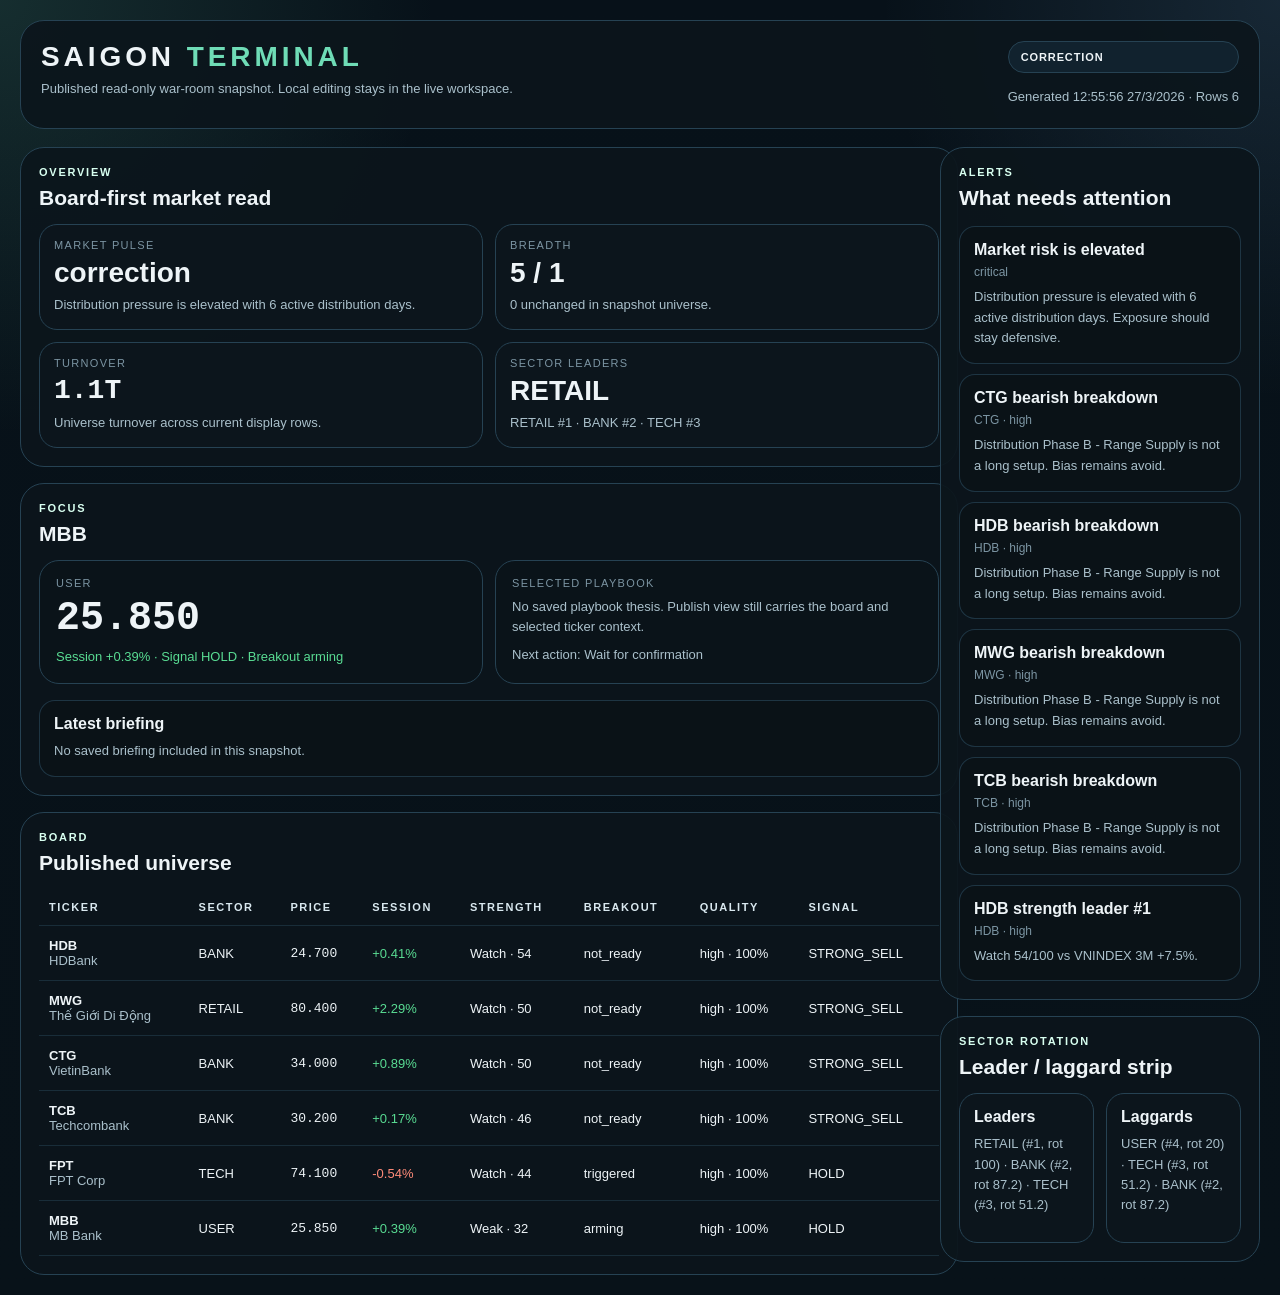
==== commit b1b4269f: "feat: implement task and workspace services with SSE support - Added task-service.js to manage task " ====
--- a/docs/index.html
+++ b/docs/index.html
@@ -6,173 +6,70 @@
 <title>Saigon Terminal Snapshot</title>
 <style>
 :root{
-  --bg:#071014;
-  --bg-2:#0c161c;
-  --panel:#101d24;
-  --panel-2:#14252f;
-  --line:#27414d;
-  --text:#f3f0e9;
-  --muted:#b9c7ce;
-  --subtle:#7e939d;
-  --accent:#5ce1b8;
-  --accent-2:#7fd0ff;
-  --good:#57df94;
-  --bad:#ff8573;
-  --warn:#ffc869;
-  --shadow:0 24px 60px rgba(0,0,0,.28);
-}
-*{box-sizing:border-box;margin:0;padding:0}
+  --bg:#081219;
+  --panel:#101c25;
+  --panel-2:#132331;
+  --line:#264253;
+  --text:#eef4f7;
+  --muted:#aac0cb;
+  --subtle:#7c95a3;
+  --accent:#6fdcb6;
+  --good:#59dc93;
+  --warn:#ffcb72;
+  --bad:#ff8b79;
+}
+*{box-sizing:border-box}
 body{
-  font-family:"IBM Plex Sans","Avenir Next","Segoe UI",sans-serif;
+  margin:0;
+  font-family:"IBM Plex Sans","Segoe UI",sans-serif;
   color:var(--text);
   background:
-    radial-gradient(circle at top left, rgba(92,225,184,.11), transparent 24%),
-    radial-gradient(circle at 88% 0%, rgba(127,208,255,.10), transparent 22%),
-    linear-gradient(180deg, #061014 0%, #081117 38%, #071014 100%);
-}
-a{color:#d9fff1;text-decoration:none}
-.app{max-width:1500px;margin:0 auto;padding:24px}
-.topbar{
-  display:flex;justify-content:space-between;align-items:flex-start;gap:18px;flex-wrap:wrap;
-  padding:18px 20px;border:1px solid var(--line);border-radius:24px;
-  background:rgba(7,16,20,.84);backdrop-filter:blur(18px);box-shadow:var(--shadow);
-}
-.brand-title{font-size:28px;font-weight:900;letter-spacing:.12em;text-transform:uppercase}
+    radial-gradient(circle at 0% 0%, rgba(111,220,182,.14), transparent 24%),
+    radial-gradient(circle at 100% 0%, rgba(136,200,255,.12), transparent 22%),
+    linear-gradient(180deg, #071119 0%, #081219 100%);
+}
+.app{max-width:1480px;margin:0 auto;padding:20px}
+.topbar,.panel{
+  border:1px solid var(--line);border-radius:24px;background:rgba(11,21,28,.92)
+}
+.topbar{display:flex;justify-content:space-between;gap:16px;flex-wrap:wrap;padding:20px}
+.brand-title{font-size:28px;font-weight:900;letter-spacing:.14em;text-transform:uppercase}
 .brand-title span:last-child{color:var(--accent)}
-.brand-sub,.meta-copy{color:var(--muted);font-size:13px;line-height:1.6}
-.pill{
-  display:inline-flex;align-items:center;min-height:34px;padding:0 12px;border-radius:999px;
-  border:1px solid rgba(92,225,184,.28);background:rgba(92,225,184,.10);color:#d9fff0;
-  font-size:11px;font-weight:800;letter-spacing:.08em;text-transform:uppercase;
-}
-.layout{display:grid;grid-template-columns:minmax(0,1fr) 360px;gap:18px;margin-top:18px;align-items:start}
+.brand-copy{margin-top:6px;color:var(--muted);font-size:13px;line-height:1.6}
+.chip{
+  display:inline-flex;align-items:center;min-height:32px;padding:0 12px;border:1px solid var(--line);
+  border-radius:999px;background:rgba(18,36,48,.9);font-size:11px;font-weight:800;letter-spacing:.08em;text-transform:uppercase
+}
+.layout{display:grid;grid-template-columns:minmax(0,1fr) 320px;gap:18px;margin-top:18px;align-items:start}
 .stack,.rail{display:grid;gap:16px}
-.panel{
-  border:1px solid var(--line);border-radius:24px;padding:18px;
-  background:linear-gradient(180deg, rgba(16,29,36,.96), rgba(12,22,28,.96));
-  box-shadow:var(--shadow);
-}
-.eyebrow{font-size:11px;font-weight:800;letter-spacing:.16em;text-transform:uppercase;color:#d2fff0}
-.panel-title{font-size:22px;font-weight:800;margin-top:6px}
-.sheet-nav-wrap{display:grid;gap:10px}
-.sheet-nav-label{font-size:11px;color:var(--subtle);text-transform:uppercase;letter-spacing:.16em}
-.sheet-nav{display:flex;gap:8px;overflow:auto;padding-bottom:2px}
-.sheet-nav::-webkit-scrollbar{height:8px}
-.sheet-nav::-webkit-scrollbar-thumb{background:rgba(40,69,81,.8);border-radius:999px}
-.sheet-tab{
-  min-width:132px;padding:10px 12px;border-radius:16px;border:1px solid rgba(40,69,81,.82);
-  background:rgba(10,18,24,.92);color:var(--text);text-align:left;display:grid;gap:4px;flex:0 0 auto;
-}
-.sheet-tab.active{
-  border-color:rgba(92,225,184,.38);background:rgba(92,225,184,.10);box-shadow:inset 0 0 0 1px rgba(92,225,184,.14);
-}
-.sheet-tab-ticker{font-size:13px;font-weight:800;letter-spacing:.04em}
-.sheet-tab-meta{font-size:11px;color:var(--muted);line-height:1.4}
-.focus-hero{
-  display:grid;grid-template-columns:minmax(0,1.3fr) minmax(260px,.7fr);gap:14px;margin-top:14px;
-}
-.hero-slab{
-  padding:16px;border-radius:20px;border:1px solid rgba(40,69,81,.82);
-  background:
-    radial-gradient(circle at 0% 0%, rgba(92,225,184,.12), transparent 28%),
-    radial-gradient(circle at 100% 100%, rgba(127,208,255,.12), transparent 30%),
-    rgba(11,20,26,.92);
-}
-.hero-price{font-size:42px;font-weight:900;line-height:1;letter-spacing:-.03em;margin:8px 0 10px}
-.mono{font-family:"IBM Plex Mono","SFMono-Regular","Menlo",monospace;font-variant-numeric:tabular-nums}
-.chip-row,.market-grid,.kv-grid,.history-strip{display:flex;gap:8px;flex-wrap:wrap}
-.chip,.signal-chip,.quality-chip,.breakout-chip,.execution-chip{
-  display:inline-flex;align-items:center;min-height:30px;padding:0 10px;border-radius:999px;
-  border:1px solid rgba(40,69,81,.8);font-size:11px;font-weight:800;letter-spacing:.06em;text-transform:uppercase;
-}
-.chip{background:rgba(127,208,255,.08);color:#e3f6ff}
-.signal-chip[data-signal="STRONG_BUY"],.signal-chip[data-signal="BUY"]{background:rgba(92,225,184,.10);color:#ddfff3}
-.signal-chip[data-signal="HOLD"]{background:rgba(127,208,255,.10);color:#e3f6ff}
-.signal-chip[data-signal="SELL"],.signal-chip[data-signal="STRONG_SELL"]{background:rgba(255,133,115,.12);color:#ffd4ce}
-.quality-chip[data-tone="high"]{background:rgba(92,225,184,.10);color:#ddfff3}
-.quality-chip[data-tone="medium"]{background:rgba(255,200,105,.10);color:#ffecc7}
-.quality-chip[data-tone="low"]{background:rgba(255,133,115,.12);color:#ffd4ce}
-.breakout-chip[data-state="triggered"]{background:rgba(92,225,184,.12);color:#ddfff3}
-.breakout-chip[data-state="near_trigger"]{background:rgba(127,208,255,.12);color:#e3f6ff}
-.breakout-chip[data-state="arming"]{background:rgba(255,200,105,.12);color:#ffecc7}
-.breakout-chip[data-state="extended"]{background:rgba(255,133,115,.12);color:#ffd4ce}
-.breakout-chip[data-state="not_ready"]{background:rgba(143,167,181,.12);color:#dbe6ec}
-.execution-chip[data-risk="tradeable"]{background:rgba(92,225,184,.12);color:#ddfff3}
-.execution-chip[data-risk="caution"]{background:rgba(255,200,105,.12);color:#ffecc7}
-.execution-chip[data-risk="trap_risk"]{background:rgba(255,133,115,.12);color:#ffd4ce}
+.panel{padding:18px}
+.eyebrow{font-size:11px;font-weight:800;letter-spacing:.16em;text-transform:uppercase;color:#d8fff0}
+.panel-title{margin-top:8px;font-size:21px;font-weight:800}
+.panel-copy{margin-top:8px;color:var(--muted);font-size:13px;line-height:1.6}
+.metric-grid,.detail-grid{display:grid;grid-template-columns:repeat(2,minmax(0,1fr));gap:12px}
+.metric-card,.item{padding:14px;border:1px solid var(--line);border-radius:18px;background:rgba(12,22,29,.86)}
+.metric-k{font-size:11px;letter-spacing:.12em;text-transform:uppercase;color:var(--subtle)}
+.metric-v{margin-top:8px;font-size:28px;font-weight:900;line-height:1}
+.metric-copy,.item p{margin-top:8px;color:var(--muted);font-size:13px;line-height:1.55}
+.hero{display:grid;grid-template-columns:repeat(2,minmax(0,1fr));gap:12px}
+.hero-card{padding:16px;border:1px solid var(--line);border-radius:20px;background:rgba(11,20,26,.88)}
+.hero-price{margin-top:10px;font-size:40px;font-weight:900;line-height:1}
+.hero-copy{margin-top:8px;color:var(--muted);font-size:13px;line-height:1.55}
+.mono{font-family:"IBM Plex Mono","Menlo",monospace;font-variant-numeric:tabular-nums}
 .tone-good{color:var(--good)}
 .tone-bad{color:var(--bad)}
-.detail-grid,.kv-grid{display:grid;grid-template-columns:repeat(2,minmax(0,1fr));gap:10px;margin-top:14px}
-.stat-card,.section-card{
-  padding:12px;border-radius:16px;border:1px solid rgba(40,69,81,.78);background:rgba(11,20,26,.88);
-}
-.stat-k,.kv .k{font-size:11px;color:var(--subtle);text-transform:uppercase;letter-spacing:.12em;margin-bottom:6px}
-.stat-v{font-size:20px;font-weight:800}
-.kv{display:grid;gap:4px}
-.kv .v{font-size:14px;line-height:1.45}
-.list{display:grid;gap:8px}
-.item{
-  padding:10px 12px;border-radius:14px;background:rgba(20,37,47,.9);
-  border:1px solid rgba(40,69,81,.7);font-size:13px;line-height:1.5;
-}
-.factor-grid{display:grid;grid-template-columns:repeat(2,minmax(0,1fr));gap:12px}
-.factor-card{
-  padding:12px;border-radius:16px;border:1px solid rgba(40,69,81,.82);background:rgba(15,26,33,.92);display:grid;gap:10px;
-}
-.factor-card[data-status="unknown"]{border-color:rgba(255,200,105,.28);background:rgba(45,34,18,.20)}
-.factor-head{display:flex;justify-content:space-between;gap:12px;align-items:flex-start}
-.factor-name{font-size:13px;font-weight:800;letter-spacing:.03em}
-.factor-metric{margin-top:4px;color:var(--muted);font-size:12px;line-height:1.4}
-.factor-score{
-  min-width:62px;padding:8px 10px;border-radius:14px;border:1px solid rgba(40,69,81,.8);
-  background:rgba(9,18,24,.9);font-size:13px;font-weight:800;text-align:center;
-}
-.factor-score[data-tone="strong"]{border-color:rgba(92,225,184,.34);color:#ddfff3}
-.factor-score[data-tone="weak"]{border-color:rgba(255,133,115,.34);color:#ffd4ce}
-.factor-score[data-tone="unknown"]{border-color:rgba(255,200,105,.34);color:#ffecc7}
-.factor-meta,.factor-bands{display:flex;gap:8px;flex-wrap:wrap}
-.factor-reason{font-size:13px;color:var(--text);line-height:1.55}
-.factor-band{
-  display:inline-flex;align-items:center;min-height:26px;padding:0 8px;border-radius:999px;
-  border:1px solid rgba(40,69,81,.8);color:var(--muted);font-size:11px;letter-spacing:.04em;
-}
-.factor-band.active{border-color:rgba(92,225,184,.34);background:rgba(92,225,184,.10);color:#ddfff3}
-.board-table{width:100%;border-collapse:collapse;margin-top:14px;min-width:1000px}
-.board-wrap{overflow:auto}
-.board-table th,.board-table td{padding:12px 10px;border-bottom:1px solid rgba(38,64,76,.7);text-align:left;font-size:13px}
-.board-table th{font-size:11px;letter-spacing:.12em;text-transform:uppercase;color:#d9e8ee}
-.board-table tr.active{background:rgba(92,225,184,.08)}
-.market-grid{display:grid;grid-template-columns:1fr;gap:12px;margin-top:14px}
-.market-card{padding:14px;border-radius:18px;border:1px solid rgba(40,69,81,.7);background:linear-gradient(180deg, rgba(21,37,47,.96), rgba(13,24,31,.96))}
-.market-k{font-size:11px;color:var(--subtle);text-transform:uppercase;letter-spacing:.12em;margin-bottom:8px}
-.market-v{font-size:24px;font-weight:800;line-height:1.05}
-.market-s{margin-top:8px;color:var(--muted);font-size:13px;line-height:1.5}
-.sector-card{
-  padding:12px;border-radius:16px;border:1px solid rgba(40,69,81,.78);background:rgba(11,20,26,.88);
-  color:var(--text);text-align:left;width:100%;appearance:none;cursor:pointer;
-}
-.sector-card.active{
-  border-color:rgba(92,225,184,.38);background:rgba(92,225,184,.10);box-shadow:inset 0 0 0 1px rgba(92,225,184,.14);
-}
-.history-chip{min-width:88px;padding:8px 10px;border-radius:14px;background:rgba(20,37,47,.9);border:1px solid rgba(40,69,81,.7)}
-.history-chip .ts{color:var(--subtle);font-size:10px;margin-bottom:5px;text-transform:uppercase;letter-spacing:.1em}
-.history-chip .sv{font-size:12px;line-height:1.5}
-details{margin-top:14px}
-summary{cursor:pointer;color:#d9fff1;font-weight:700}
-pre{
-  margin-top:10px;padding:16px;border-radius:18px;border:1px solid rgba(40,69,81,.8);
-  background:rgba(11,20,26,.92);color:#dbe7ec;font-family:"IBM Plex Mono","SFMono-Regular","Menlo",monospace;
-  font-size:12px;white-space:pre-wrap;line-height:1.7
-}
-@media (max-width:1100px){
+.timeline{display:grid;gap:10px;margin-top:16px}
+.timeline-item{padding:14px;border-left:3px solid rgba(111,220,182,.36);border-radius:16px;background:rgba(10,18,24,.9);border:1px solid rgba(38,66,83,.75)}
+.timeline-meta{margin-top:6px;color:var(--subtle);font-size:12px}
+.timeline-copy{margin-top:8px;color:var(--muted);font-size:13px;line-height:1.6;white-space:pre-wrap}
+.table-wrap{overflow:auto}
+table{width:100%;border-collapse:collapse;min-width:900px}
+th,td{padding:12px 10px;border-bottom:1px solid rgba(38,66,83,.55);text-align:left}
+th{font-size:11px;letter-spacing:.14em;text-transform:uppercase;color:#d9e8ef}
+td{font-size:13px}
+@media (max-width:1040px){
   .layout{grid-template-columns:1fr}
-  .focus-hero{grid-template-columns:1fr}
-  .market-grid{grid-template-columns:repeat(2,minmax(0,1fr))}
-}
-@media (max-width:760px){
-  .app{padding:12px}
-  .detail-grid,.kv-grid,.market-grid,.factor-grid{grid-template-columns:1fr}
-  .hero-price{font-size:34px}
+  .metric-grid,.detail-grid,.hero{grid-template-columns:1fr}
 }
 </style>
 </head>
@@ -181,667 +78,223 @@
   <header class="topbar">
     <div>
       <div class="brand-title"><span>SAIGON</span> <span>TERMINAL</span></div>
-      <div class="brand-sub">Published market snapshot</div>
+      <div class="brand-copy">Published read-only war-room snapshot. Local editing stays in the live workspace.</div>
     </div>
-    <div>
-      <span class="pill">Snapshot</span>
-      <div class="meta-copy" id="headerMeta"></div>
+    <div style="display:grid;gap:8px">
+      <span class="chip">correction</span>
+      <div class="brand-copy">Generated 12:55:56 27/3/2026 · Rows 6</div>
     </div>
   </header>
 
   <main class="layout">
     <div class="stack">
-      <section class="panel" id="focusPanel"></section>
-      <section class="panel">
-        <div class="eyebrow">Ranked Board</div>
+      <section class="panel">
+        <div class="eyebrow">Overview</div>
+        <div class="panel-title">Board-first market read</div>
+        <div class="metric-grid" style="margin-top:14px">
+          <div class="metric-card">
+            <div class="metric-k">Market pulse</div>
+            <div class="metric-v">correction</div>
+            <div class="metric-copy">Distribution pressure is elevated with 6 active distribution days.</div>
+          </div>
+          <div class="metric-card">
+            <div class="metric-k">Breadth</div>
+            <div class="metric-v">5 / 1</div>
+            <div class="metric-copy">0 unchanged in snapshot universe.</div>
+          </div>
+          <div class="metric-card">
+            <div class="metric-k">Turnover</div>
+            <div class="metric-v mono">1.1T</div>
+            <div class="metric-copy">Universe turnover across current display rows.</div>
+          </div>
+          <div class="metric-card">
+            <div class="metric-k">Sector leaders</div>
+            <div class="metric-v">RETAIL</div>
+            <div class="metric-copy">RETAIL #1 · BANK #2 · TECH #3</div>
+          </div>
+        </div>
+      </section>
+
+      <section class="panel">
+        <div class="eyebrow">Focus</div>
+        <div class="panel-title">MBB</div>
+        <div class="hero" style="margin-top:14px">
+          <div class="hero-card">
+            <div class="metric-k">USER</div>
+            <div class="hero-price mono">25.850</div>
+            <div class="hero-copy tone-good">
+              Session +0.39% · Signal HOLD · Breakout arming
+            </div>
+          </div>
+          <div class="hero-card">
+            <div class="metric-k">Selected playbook</div>
+            <div class="hero-copy">No saved playbook thesis. Publish view still carries the board and selected ticker context.</div>
+            <div class="hero-copy">Next action: Wait for confirmation</div>
+          </div>
+        </div>
+        <div class="timeline">
+          <div class="timeline-item">
+            <strong>Latest briefing</strong>
+            <div class="timeline-copy">No saved briefing included in this snapshot.</div>
+          </div>
+        </div>
+      </section>
+
+      <section class="panel">
+        <div class="eyebrow">Board</div>
         <div class="panel-title">Published universe</div>
-        <div class="board-wrap" id="boardWrap"></div>
+        <div class="table-wrap" style="margin-top:14px">
+          <table>
+            <thead>
+              <tr>
+                <th>Ticker</th>
+                <th>Sector</th>
+                <th>Price</th>
+                <th>Session</th>
+                <th>Strength</th>
+                <th>Breakout</th>
+                <th>Quality</th>
+                <th>Signal</th>
+              </tr>
+            </thead>
+            <tbody>
+              
+                <tr>
+                  <td><strong>HDB</strong><br><span style="color:var(--muted)">HDBank</span></td>
+                  <td>BANK</td>
+                  <td class="mono">24.700</td>
+                  <td class="tone-good">+0.41%</td>
+                  <td>Watch · 54</td>
+                  <td>not_ready</td>
+                  <td>high · 100%</td>
+                  <td>STRONG_SELL</td>
+                </tr>
+              
+                <tr>
+                  <td><strong>MWG</strong><br><span style="color:var(--muted)">Thế Giới Di Động</span></td>
+                  <td>RETAIL</td>
+                  <td class="mono">80.400</td>
+                  <td class="tone-good">+2.29%</td>
+                  <td>Watch · 50</td>
+                  <td>not_ready</td>
+                  <td>high · 100%</td>
+                  <td>STRONG_SELL</td>
+                </tr>
+              
+                <tr>
+                  <td><strong>CTG</strong><br><span style="color:var(--muted)">VietinBank</span></td>
+                  <td>BANK</td>
+                  <td class="mono">34.000</td>
+                  <td class="tone-good">+0.89%</td>
+                  <td>Watch · 50</td>
+                  <td>not_ready</td>
+                  <td>high · 100%</td>
+                  <td>STRONG_SELL</td>
+                </tr>
+              
+                <tr>
+                  <td><strong>TCB</strong><br><span style="color:var(--muted)">Techcombank</span></td>
+                  <td>BANK</td>
+                  <td class="mono">30.200</td>
+                  <td class="tone-good">+0.17%</td>
+                  <td>Watch · 46</td>
+                  <td>not_ready</td>
+                  <td>high · 100%</td>
+                  <td>STRONG_SELL</td>
+                </tr>
+              
+                <tr>
+                  <td><strong>FPT</strong><br><span style="color:var(--muted)">FPT Corp</span></td>
+                  <td>TECH</td>
+                  <td class="mono">74.100</td>
+                  <td class="tone-bad">-0.54%</td>
+                  <td>Watch · 44</td>
+                  <td>triggered</td>
+                  <td>high · 100%</td>
+                  <td>HOLD</td>
+                </tr>
+              
+                <tr>
+                  <td><strong>MBB</strong><br><span style="color:var(--muted)">MB Bank</span></td>
+                  <td>USER</td>
+                  <td class="mono">25.850</td>
+                  <td class="tone-good">+0.39%</td>
+                  <td>Weak · 32</td>
+                  <td>arming</td>
+                  <td>high · 100%</td>
+                  <td>HOLD</td>
+                </tr>
+              
+            </tbody>
+          </table>
+        </div>
       </section>
     </div>
 
     <aside class="rail">
       <section class="panel">
-        <div class="eyebrow">Market Rail</div>
-        <div class="panel-title">Benchmarks and breadth</div>
-        <div class="market-grid" id="marketGrid"></div>
+        <div class="eyebrow">Alerts</div>
+        <div class="panel-title">What needs attention</div>
+        <div class="timeline">
+          
+            <div class="timeline-item">
+              <strong>Market risk is elevated</strong>
+              <div class="timeline-meta">critical</div>
+              <div class="timeline-copy">Distribution pressure is elevated with 6 active distribution days. Exposure should stay defensive.</div>
+            </div>
+          
+            <div class="timeline-item">
+              <strong>CTG bearish breakdown</strong>
+              <div class="timeline-meta">CTG · high</div>
+              <div class="timeline-copy">Distribution Phase B - Range Supply is not a long setup. Bias remains avoid.</div>
+            </div>
+          
+            <div class="timeline-item">
+              <strong>HDB bearish breakdown</strong>
+              <div class="timeline-meta">HDB · high</div>
+              <div class="timeline-copy">Distribution Phase B - Range Supply is not a long setup. Bias remains avoid.</div>
+            </div>
+          
+            <div class="timeline-item">
+              <strong>MWG bearish breakdown</strong>
+              <div class="timeline-meta">MWG · high</div>
+              <div class="timeline-copy">Distribution Phase B - Range Supply is not a long setup. Bias remains avoid.</div>
+            </div>
+          
+            <div class="timeline-item">
+              <strong>TCB bearish breakdown</strong>
+              <div class="timeline-meta">TCB · high</div>
+              <div class="timeline-copy">Distribution Phase B - Range Supply is not a long setup. Bias remains avoid.</div>
+            </div>
+          
+            <div class="timeline-item">
+              <strong>HDB strength leader #1</strong>
+              <div class="timeline-meta">HDB · high</div>
+              <div class="timeline-copy">Watch 54/100 vs VNINDEX 3M +7.5%.</div>
+            </div>
+          
+        </div>
       </section>
 
       <section class="panel">
         <div class="eyebrow">Sector Rotation</div>
-        <div class="panel-title">Ranked sector matrix</div>
-        <div class="detail-grid" id="sectorPanel"></div>
-      </section>
-
-      <section class="panel">
-        <div class="eyebrow">Snapshot</div>
-        <div class="panel-title">Publish details</div>
-        <div class="detail-grid" id="publishStats"></div>
+        <div class="panel-title">Leader / laggard strip</div>
+        <div class="detail-grid" style="margin-top:14px">
+          <div class="item">
+            <strong>Leaders</strong>
+            <p>RETAIL (#1, rot 100) · BANK (#2, rot 87.2) · TECH (#3, rot 51.2)</p>
+          </div>
+          <div class="item">
+            <strong>Laggards</strong>
+            <p>USER (#4, rot 20) · TECH (#3, rot 51.2) · BANK (#2, rot 87.2)</p>
+          </div>
+        </div>
       </section>
     </aside>
   </main>
 </div>
-
 <script>
-const DATA = {"snapshot":{"generated":"2026-03-26T07:32:42.106Z","engine":"Saigon Terminal v2.0","dataSource":"VPS + KBS","note":"Board data is VPS-first. KBS enriches fundamentals and ownership when available. CAN SLIM is the ticker-strength layer, while Wyckoff handles timing and entry logic. Market direction now includes an IBD-style pulse proxy and Wyckoff output includes a test checklist.","count":10,"universeCount":30,"requestedCount":30,"scannedCount":30,"errorCount":0,"scanMode":"vn30_top_strength","topN":10,"throttleMs":450,"market":{"asOf":"2026-03-26T07:32:32.389Z","session":"atc","regime":"bearish","pulse":{"primary":"VNINDEX","status":"correction","score":0.25,"exposure":"0-20%","distributionDays":6,"followThrough":null,"note":"Distribution pressure is elevated with 6 active distribution days."},"indexes":{"VNINDEX":{"price":1643.7,"open":1661.53,"prevClose":1658.19,"sessionChangePct":-1.07,"prevCloseChangePct":-0.87,"changePct":-1.07,"ret1m":-0.1167,"ret3m":-0.0633,"sma20":1718.5,"sma50":1791.37,"regime":"bearish","regimeScore":0.25,"trendScore":0.25,"pulse":{"symbol":"VNINDEX","status":"correction","score":0.25,"exposure":"0-20%","distributionDays":6,"distributionDayDates":["2026-03-02","2026-03-09","2026-03-13","2026-03-19","2026-03-20","2026-03-23"],"rallyDayCount":3,"followThrough":null,"note":"Distribution pressure is elevated with 6 active distribution days."},"date":"2026-03-26"},"VN30":{"price":1791.93,"open":1813.98,"prevClose":1814.73,"sessionChangePct":-1.22,"prevCloseChangePct":-1.26,"changePct":-1.22,"ret1m":-0.1257,"ret3m":-0.0998,"sma20":1871.09,"sma50":1968.39,"regime":"bearish","regimeScore":0.25,"trendScore":0.25,"pulse":{"symbol":"VN30","status":"correction","score":0.25,"exposure":"0-20%","distributionDays":5,"distributionDayDates":["2026-03-02","2026-03-09","2026-03-18","2026-03-19","2026-03-23"],"rallyDayCount":3,"followThrough":null,"note":"Distribution pressure is elevated with 5 active distribution days."},"date":"2026-03-26"}},"breadth":{"advancers":2,"decliners":28,"unchanged":0},"turnover":7525389079000,"sectors":{"leaders":[{"sector":"TECH","count":1,"turnover":693621654000,"advancers":0,"decliners":1,"avgChangePct":-3.64,"avgObservedScorePct":60,"avgRsVsVNINDEX3m":0.0579,"avgRet1w":-0.0054,"avgRet1m":-0.0054,"avgRet3m":-0.0054,"avgStrengthScore":52,"rotationScore":80,"rank":1,"prevRank":null,"rankDelta":null},{"sector":"RETAIL","count":1,"turnover":479201958000,"advancers":0,"decliners":1,"avgChangePct":-0.38,"avgObservedScorePct":62.9,"avgRsVsVNINDEX3m":0.0382,"avgRet1w":-0.0251,"avgRet1m":-0.0251,"avgRet3m":-0.0251,"avgStrengthScore":49,"rotationScore":43,"rank":2,"prevRank":null,"rankDelta":null},{"sector":"VN30","count":25,"turnover":5768704896000,"advancers":2,"decliners":23,"avgChangePct":-1.56,"avgObservedScorePct":56,"avgRsVsVNINDEX3m":0.0331,"avgRet1w":-0.0168,"avgRet1m":-0.0302,"avgRet3m":-0.0302,"avgStrengthScore":44.2,"rotationScore":19.6,"rank":3,"prevRank":null,"rankDelta":null}],"laggards":[{"sector":"BANK","count":3,"turnover":583860571000,"advancers":0,"decliners":3,"avgChangePct":-1.47,"avgObservedScorePct":61.9,"avgRsVsVNINDEX3m":0.0192,"avgRet1w":-0.0117,"avgRet1m":-0.0441,"avgRet3m":-0.0441,"avgStrengthScore":46.3,"rotationScore":8.1,"rank":4,"prevRank":null,"rankDelta":null},{"sector":"VN30","count":25,"turnover":5768704896000,"advancers":2,"decliners":23,"avgChangePct":-1.56,"avgObservedScorePct":56,"avgRsVsVNINDEX3m":0.0331,"avgRet1w":-0.0168,"avgRet1m":-0.0302,"avgRet3m":-0.0302,"avgStrengthScore":44.2,"rotationScore":19.6,"rank":3,"prevRank":null,"rankDelta":null},{"sector":"RETAIL","count":1,"turnover":479201958000,"advancers":0,"decliners":1,"avgChangePct":-0.38,"avgObservedScorePct":62.9,"avgRsVsVNINDEX3m":0.0382,"avgRet1w":-0.0251,"avgRet1m":-0.0251,"avgRet3m":-0.0251,"avgStrengthScore":49,"rotationScore":43,"rank":2,"prevRank":null,"rankDelta":null}],"all":[{"sector":"TECH","count":1,"turnover":693621654000,"advancers":0,"decliners":1,"avgChangePct":-3.64,"avgObservedScorePct":60,"avgRsVsVNINDEX3m":0.0579,"avgRet1w":-0.0054,"avgRet1m":-0.0054,"avgRet3m":-0.0054,"avgStrengthScore":52,"rotationScore":80,"rank":1,"prevRank":null,"rankDelta":null},{"sector":"RETAIL","count":1,"turnover":479201958000,"advancers":0,"decliners":1,"avgChangePct":-0.38,"avgObservedScorePct":62.9,"avgRsVsVNINDEX3m":0.0382,"avgRet1w":-0.0251,"avgRet1m":-0.0251,"avgRet3m":-0.0251,"avgStrengthScore":49,"rotationScore":43,"rank":2,"prevRank":null,"rankDelta":null},{"sector":"VN30","count":25,"turnover":5768704896000,"advancers":2,"decliners":23,"avgChangePct":-1.56,"avgObservedScorePct":56,"avgRsVsVNINDEX3m":0.0331,"avgRet1w":-0.0168,"avgRet1m":-0.0302,"avgRet3m":-0.0302,"avgStrengthScore":44.2,"rotationScore":19.6,"rank":3,"prevRank":null,"rankDelta":null},{"sector":"BANK","count":3,"turnover":583860571000,"advancers":0,"decliners":3,"avgChangePct":-1.47,"avgObservedScorePct":61.9,"avgRsVsVNINDEX3m":0.0192,"avgRet1w":-0.0117,"avgRet1m":-0.0441,"avgRet3m":-0.0441,"avgStrengthScore":46.3,"rotationScore":8.1,"rank":4,"prevRank":null,"rankDelta":null}]}},"providers":{"active":["vps","kbs"],"roadmap":{"kbs":{"status":"active","role":"fundamentals_ownership_enrichment"},"fireant":{"status":"planned","role":"fundamentals_enrichment"},"ssi":{"status":"planned","role":"execution_metadata"},"fiingroup":{"status":"vendor_review","role":"enterprise_datafeed"},"vietstock":{"status":"vendor_review","role":"enterprise_datafeed"},"vnstock":{"status":"reference_only","role":"research_prototyping"}}},"stocks":[{"ticker":"TPB","name":"TPB","sector":"VN30","scanTime":"2026-03-26T07:32:32.389Z","scanRunId":null,"price":15950,"open":16150,"high":16150,"low":15900,"sessionChangePct":-1.24,"prevCloseChangePct":1.24,"changePct":-1.24,"priceDate":"2026-03-26","volume":6304800,"avgVol20":0,"volRatio":0,"tradedValue":100876800000,"avgValue20":147762872000,"sma20":null,"sma50":null,"sma200":15760,"rsi14":null,"macd":null,"atr14":null,"pe":6.2,"pb":1,"eps":2776,"roe":17.6,"marketCap":44246047624350,"foreignNet5d":null,"canslim":{"C":10,"A":8,"N":10,"S":2,"L":8,"I":10,"M":2},"observedCanSlim":{"C":10,"A":8,"N":10,"S":2,"L":8,"I":10,"M":2},"canslimTotal":50,"observedCanSlimTotal":50,"observedCanSlimMax":70,"coveragePct":100,"strength":{"score":60,"label":"Watch","canSlimRatio":71.4,"marketLeader":true,"rank":1,"percentile":100},"volumeSignal":"DRY_UP","wyckoffPhase":"Distribution","wyckoffStage":"Phase B","wyckoffBias":"avoid","wyckoff":{"phase":"Distribution","stage":"Phase B","label":"Distribution Phase B - Range Supply","code":"dist_b","confidence":41,"confidenceLabel":"low","bias":"avoid","levels":{"support":15100,"resistance":16200,"midpoint":15650,"rangeWidthPct":6.9,"pricePositionPct":77.3,"atr":319},"events":{"spring":{"active":false,"name":"spring"},"upthrust":{"active":false,"name":"upthrust"},"sos":{"active":false,"name":"SOS"},"sow":{"active":false,"name":"SOW"},"stoppingVolume":{"active":false,"name":"stopping_volume"},"buyingClimax":{"active":false,"name":"buying_climax"},"backup":{"active":false,"name":"backup","date":"2026-03-26","price":15950,"support":15100,"resistance":16200,"volumeRatio":0.67},"lpsy":{"active":false,"name":"LPSY","date":"2026-03-26","price":15950,"support":15100,"resistance":16200,"volumeRatio":0.67}},"tests":{"activeSide":"sell","summary":"1/8 sell tests passed","active":{"side":"sell","supported":8,"passed":1,"ratio":0.13,"summary":"1/8 sell tests passed"},"buy":{"side":"buy","supported":7,"passed":5,"ratio":0.71,"summary":"5/7 buy tests passed","items":[{"label":"1. Downside objective accomplished","supported":false,"passed":null,"status":"unsupported","detail":"Point-and-Figure downside count is not implemented yet."},{"label":"2. Preliminary support / selling climax / test","supported":true,"passed":false,"status":"fail","detail":"Needs visible stopping action, a spring, or a mature accumulation turn."},{"label":"3. Activity bullish","supported":true,"passed":true,"status":"pass","detail":"Rallies should show better effort than reactions."},{"label":"4. Downward stride broken","supported":true,"passed":false,"status":"fail","detail":"Price needs to stop respecting the old downtrend line or shelf."},{"label":"5. Higher lows","supported":true,"passed":true,"status":"pass","detail":"The base should stop printing lower lows."},{"label":"6. Higher highs","supported":true,"passed":true,"status":"pass","detail":"Demand should start winning the swing highs."},{"label":"7. Stock stronger than the market","supported":true,"passed":true,"status":"pass","detail":"Relative strength should at least hold up versus VNINDEX."},{"label":"8. Base forming","supported":true,"passed":true,"status":"pass","detail":"A tradable accumulation needs a box or cause to build against."},{"label":"9. Upside reward at least 3x risk","supported":false,"passed":null,"status":"unsupported","detail":"No active long trigger exists yet, so reward/risk cannot be confirmed."}]},"sell":{"side":"sell","supported":8,"passed":1,"ratio":0.13,"summary":"1/8 sell tests passed","items":[{"label":"1. Upside objective accomplished","supported":false,"passed":null,"status":"unsupported","detail":"Point-and-Figure upside count is not implemented yet."},{"label":"2. Activity bearish","supported":true,"passed":false,"status":"fail","detail":"Reactions should carry more pressure than rallies."},{"label":"3. Preliminary supply / buying climax","supported":true,"passed":false,"status":"fail","detail":"Supply should be visible near the top or at the failed breakout."},{"label":"4. Stock weaker than the market","supported":true,"passed":false,"status":"fail","detail":"Relative weakness should confirm the bearish case."},{"label":"5. Upward stride broken","supported":true,"passed":false,"status":"fail","detail":"The prior uptrend should no longer be intact."},{"label":"6. Lower highs","supported":true,"passed":false,"status":"fail","detail":"Bearish structures lose altitude on rallies."},{"label":"7. Lower lows","supported":true,"passed":false,"status":"fail","detail":"Support breaks should create lower lows."},{"label":"8. Crown / supply range forming","supported":true,"passed":true,"status":"pass","detail":"Distribution normally leaves a lateral crown before markdown expands."},{"label":"9. Downside reward at least 3x risk","supported":true,"passed":false,"status":"fail","detail":"The damaged structure should still offer meaningful downside asymmetry."}]}},"action":{"label":"Reduce on strength, no fresh longs","summary":"The range is now a supply zone until demand proves otherwise.","steps":["Sell or reduce into rallies closer to 16.200.","If support near 15.100 breaks, expect Phase D / markdown risk.","Keep position size defensive while the stock is trapped in the upper box.","Treat every failed rally as evidence that large supply is still active."],"shouldAvoid":["Do not buy the middle or top of a distribution range.","Do not assume sideways near highs is automatically bullish."]},"entry":{"status":"avoid","summary":"Do not add new longs while supply dominates near the top of the range.","plans":[],"watch":[{"label":"Early repair trigger","price":15540,"why":"A reclaim of 15.540 would only improve the tape from damaged to repair mode. It is not the same as a confirmed buy yet."},{"label":"Full demand confirmation","price":16281,"why":"A decisive move through 16.281 is needed before the structure becomes a real buy setup."}],"invalidation":"A clean move below 15.100 keeps the structure defensive."},"dataProfile":{"recommendedLookbackDays":7,"minLookbackDays":7,"maxLookbackDays":90,"reason":"Active trend phases should prioritize the most recent week of tape behavior."},"reasoning":[{"step":1,"title":"Trend Context","detail":"40-session backdrop is range; price is +0.0% vs SMA50 with 1M return 0.0%."},{"step":2,"title":"Trading Range Map","detail":"30-session support/resistance sit near 15.100 / 16.200; range width is 6.9% and the close sits at 77% of that box (upper third)."},{"step":3,"title":"Supply / Demand Event","detail":"No decisive spring, upthrust, SOS, or SOW is visible in the recent daily-bar window, so the read leans more on range position and trend state than on a fresh Wyckoff trigger."},{"step":4,"title":"Phase Decision","detail":"The structure is classified as Distribution Phase B - Range Supply because price sits in the upper half of the box without a clean demand expansion."},{"step":5,"title":"Wyckoff Tests","detail":"1/8 sell tests passed. Supported tests are used as a confirmation layer; unsupported P&F tests stay explicitly unscored."}],"context":{"trendBias":"range","volumeDry":false,"priceVsSma50Pct":0,"ret20":0,"ret40":0,"distanceFromSma20Atr":null,"rangeLocation":"upper third"},"notes":["Wyckoff output is inferred from daily OHLCV, not intraday tape.","The entry plan is only active when price behavior matches the listed confirmation condition."]},"relative":{"ret1d":-0.0124,"ret1w":0.0095,"ret1m":0.0095,"ret3m":0.0095,"vsVNINDEX3m":0.0728,"vsVN303m":0.1093,"priceVsSma20Pct":null,"priceVsSma50Pct":null},"market":{"session":"atc","regime":"bearish","trendScore":0.25,"pulse":{"primary":"VNINDEX","status":"correction","score":0.25,"exposure":"0-20%","distributionDays":6,"followThrough":null,"note":"Distribution pressure is elevated with 6 active distribution days."},"indexes":{"VNINDEX":{"price":1643.7,"open":1661.53,"prevClose":1658.19,"sessionChangePct":-1.07,"prevCloseChangePct":-0.87,"changePct":-1.07,"ret1m":-0.1167,"ret3m":-0.0633,"sma20":1718.5,"sma50":1791.37,"regime":"bearish","regimeScore":0.25,"trendScore":0.25,"pulse":{"symbol":"VNINDEX","status":"correction","score":0.25,"exposure":"0-20%","distributionDays":6,"distributionDayDates":["2026-03-02","2026-03-09","2026-03-13","2026-03-19","2026-03-20","2026-03-23"],"rallyDayCount":3,"followThrough":null,"note":"Distribution pressure is elevated with 6 active distribution days."},"date":"2026-03-26"},"VN30":{"price":1791.93,"open":1813.98,"prevClose":1814.73,"sessionChangePct":-1.22,"prevCloseChangePct":-1.26,"changePct":-1.22,"ret1m":-0.1257,"ret3m":-0.0998,"sma20":1871.09,"sma50":1968.39,"regime":"bearish","regimeScore":0.25,"trendScore":0.25,"pulse":{"symbol":"VN30","status":"correction","score":0.25,"exposure":"0-20%","distributionDays":5,"distributionDayDates":["2026-03-02","2026-03-09","2026-03-18","2026-03-19","2026-03-23"],"rallyDayCount":3,"followThrough":null,"note":"Distribution pressure is elevated with 5 active distribution days."},"date":"2026-03-26"}}},"quality":{"score":91,"label":"high","coveragePct":100,"coverageLabel":"strong","requestedOhlcvDays":7,"historyFromDate":"2026-03-19","historyToDate":"2026-03-26","wyckoffRecommendedLookbackDays":7,"historyBars":5,"freshnessSec":0,"snapshotOverlayUsed":true,"missingFactors":[],"missingFields":["foreignNet5d"],"sourceFlags":{"price":"vps_snapshot_overlay","market":"vps_history","fundamentals":"kbs_enrichment","ownership":"kbs_profile","foreign":"unavailable","providerRoadmap":{"kbs":{"status":"active","role":"fundamentals_ownership_enrichment"},"fireant":{"status":"planned","role":"fundamentals_enrichment"},"ssi":{"status":"planned","role":"execution_metadata"},"fiingroup":{"status":"vendor_review","role":"enterprise_datafeed"},"vietstock":{"status":"vendor_review","role":"enterprise_datafeed"},"vnstock":{"status":"reference_only","role":"research_prototyping"}}},"warnings":["Foreign flow unavailable","Wyckoff read is low-confidence"]},"explain":{"ruleRead":"Strong Bearish Bias","ruleStrength":{"score":6,"label":"moderate conviction","rawScore":29},"driversPositive":["RS vs VNINDEX 3M +7.3%"],"driversNegative":["Volume only 0x avg20","Market regime bearish","Wyckoff Distribution Phase B - Range Supply","Foreign flow unavailable","Wyckoff read is low-confidence"],"factorBreakdown":{"C":{"metric":"epsGrowthQoQ","rawValue":0.4912,"thresholds":[0,0.1,0.2,0.4],"score":10,"status":"observed","legacyScore":10,"factorLabel":"Current earnings","metricLabel":"Quarterly EPS growth","displayValue":"+49.1%","bandLabel":">= 40.0%","bands":[{"score":2,"label":"\u003c 0.0%","active":false},{"score":4,"label":"0.0% to 10.0%","active":false},{"score":6,"label":"10.0% to 20.0%","active":false},{"score":8,"label":"20.0% to 40.0%","active":false},{"score":10,"label":">= 40.0%","active":true}],"reason":"Quarterly EPS growth is +49.1%, at or above 40.0%, so C scores 10/10."},"A":{"metric":"epsGrowth1Y","rawValue":0.215,"thresholds":[0,0.08,0.15,0.25],"score":8,"status":"observed","legacyScore":8,"factorLabel":"Annual growth","metricLabel":"Annual EPS growth","displayValue":"+21.5%","bandLabel":"15.0% to 25.0%","bands":[{"score":2,"label":"\u003c 0.0%","active":false},{"score":4,"label":"0.0% to 8.0%","active":false},{"score":6,"label":"8.0% to 15.0%","active":false},{"score":8,"label":"15.0% to 25.0%","active":true},{"score":10,"label":">= 25.0%","active":false}],"reason":"Annual EPS growth is +21.5%, between 15.0% and 25.0%, so A scores 8/10."},"N":{"metric":"nearHighPct","rawValue":0.985,"thresholds":[0.7,0.8,0.9,0.95],"score":10,"status":"observed","legacyScore":10,"factorLabel":"New highs","metricLabel":"Price vs 52W high","displayValue":"98.5% of 52W high","bandLabel":">= 95.0%","bands":[{"score":2,"label":"\u003c 70.0%","active":false},{"score":4,"label":"70.0% to 80.0%","active":false},{"score":6,"label":"80.0% to 90.0%","active":false},{"score":8,"label":"90.0% to 95.0%","active":false},{"score":10,"label":">= 95.0%","active":true}],"reason":"Price vs 52W high is 98.5% of 52W high, at or above 95.0%, so N scores 10/10."},"S":{"metric":"volScore","rawValue":0,"thresholds":[0.4,0.7,1,1.5],"score":2,"status":"observed","legacyScore":2,"factorLabel":"Supply / demand","metricLabel":"Volume vs avg20","displayValue":"0.00x","bandLabel":"\u003c 0.40x","bands":[{"score":2,"label":"\u003c 0.40x","active":true},{"score":4,"label":"0.40x to 0.70x","active":false},{"score":6,"label":"0.70x to 1.00x","active":false},{"score":8,"label":"1.00x to 1.50x","active":false},{"score":10,"label":">= 1.50x","active":false}],"reason":"Volume vs avg20 is 0.00x, below 0.40x, so S scores 2/10."},"L":{"metric":"rs3m","rawValue":0.091,"thresholds":[-0.05,0,0.05,0.15],"score":8,"status":"observed","legacyScore":8,"factorLabel":"Leader / laggard","metricLabel":"3M relative strength","displayValue":"+9.1%","bandLabel":"5.0% to 15.0%","bands":[{"score":2,"label":"\u003c -5.0%","active":false},{"score":4,"label":"-5.0% to 0.0%","active":false},{"score":6,"label":"0.0% to 5.0%","active":false},{"score":8,"label":"5.0% to 15.0%","active":true},{"score":10,"label":">= 15.0%","active":false}],"reason":"3M relative strength is +9.1%, between 5.0% and 15.0%, so L scores 8/10."},"I":{"metric":"institutionScore","rawValue":0.9999,"thresholds":[0.05,0.1,0.2,0.35],"score":10,"status":"observed","legacyScore":10,"factorLabel":"Institutional support","metricLabel":"Institutional ownership proxy","displayValue":"+100.0%","bandLabel":">= 35.0%","bands":[{"score":2,"label":"\u003c 5.0%","active":false},{"score":4,"label":"5.0% to 10.0%","active":false},{"score":6,"label":"10.0% to 20.0%","active":false},{"score":8,"label":"20.0% to 35.0%","active":false},{"score":10,"label":">= 35.0%","active":true}],"reason":"Institutional ownership proxy is +100.0%, at or above 35.0%, so I scores 10/10."},"M":{"metric":"marketTrend","rawValue":0.25,"thresholds":[0.3,0.5,0.6,0.8],"score":2,"status":"observed","legacyScore":2,"factorLabel":"Market direction","metricLabel":"Market trend score","displayValue":"0.25","bandLabel":"\u003c 0.30","bands":[{"score":2,"label":"\u003c 0.30","active":true},{"score":4,"label":"0.30 to 0.50","active":false},{"score":6,"label":"0.50 to 0.60","active":false},{"score":8,"label":"0.60 to 0.80","active":false},{"score":10,"label":">= 0.80","active":false}],"reason":"Market trend score is 0.25, below 0.30, so M scores 2/10."}},"normalizedCanSlim":50,"wyckoffAction":{"label":"Reduce on strength, no fresh longs","summary":"The range is now a supply zone until demand proves otherwise.","steps":["Sell or reduce into rallies closer to 16.200.","If support near 15.100 breaks, expect Phase D / markdown risk.","Keep position size defensive while the stock is trapped in the upper box.","Treat every failed rally as evidence that large supply is still active."],"shouldAvoid":["Do not buy the middle or top of a distribution range.","Do not assume sideways near highs is automatically bullish."]},"wyckoffEntry":{"status":"avoid","summary":"Do not add new longs while supply dominates near the top of the range.","plans":[],"watch":[{"label":"Early repair trigger","price":15540,"why":"A reclaim of 15.540 would only improve the tape from damaged to repair mode. It is not the same as a confirmed buy yet."},{"label":"Full demand confirmation","price":16281,"why":"A decisive move through 16.281 is needed before the structure becomes a real buy setup."}],"invalidation":"A clean move below 15.100 keeps the structure defensive."},"wyckoffReasoning":[{"step":1,"title":"Trend Context","detail":"40-session backdrop is range; price is +0.0% vs SMA50 with 1M return 0.0%."},{"step":2,"title":"Trading Range Map","detail":"30-session support/resistance sit near 15.100 / 16.200; range width is 6.9% and the close sits at 77% of that box (upper third)."},{"step":3,"title":"Supply / Demand Event","detail":"No decisive spring, upthrust, SOS, or SOW is visible in the recent daily-bar window, so the read leans more on range position and trend state than on a fresh Wyckoff trigger."},{"step":4,"title":"Phase Decision","detail":"The structure is classified as Distribution Phase B - Range Supply because price sits in the upper half of the box without a clean demand expansion."},{"step":5,"title":"Wyckoff Tests","detail":"1/8 sell tests passed. Supported tests are used as a confirmation layer; unsupported P&F tests stay explicitly unscored."}]},"entry":[],"tp":[],"sl":null,"signal":"STRONG_SELL","confidence":6,"rawScore":29,"breakout":{"state":"not_ready","score":37,"triggerPrice":15540,"distancePct":2.64,"invalidation":"A clean move below 15.100 keeps the structure defensive.","volumeSupport":"dry","reason":"Early repair trigger; RS vs VNINDEX +7.3%; near 52W highs; volume dry"},"executionRisk":{"status":"unavailable","liquidityLabel":"trap_risk","avgValue20":147762872000,"tradedValue":100876800000,"stopDistancePct":null,"stopDistanceAtr":null,"riskReward1":null,"riskReward2":null,"pilotShares":0,"fullShares":0,"pilotNotional":0,"fullNotional":0,"reason":"No valid active buy plan with entry and stop exists yet."},"delta":"FIRST_SCAN","historyMini":[{"timestamp":"2026-03-26T07:32:32.389Z","price":15950,"signal":"STRONG_SELL","confidence":6,"observedPct":0.71}],"dataRange":{"defaultLookbackDays":90,"initialRecommendedLookbackDays":7,"finalRecommendedLookbackDays":7,"recommendedLookbackDays":7,"usedLookbackDays":7,"repopulated":true,"fetchPasses":2,"reason":"Active trend phases should prioritize the most recent week of tape behavior."}},{"ticker":"VPB","name":"VPB","sector":"VN30","scanTime":"2026-03-26T07:32:40.378Z","scanRunId":null,"price":26200,"open":26300,"high":26500,"low":25850,"sessionChangePct":-0.38,"prevCloseChangePct":0.38,"changePct":-0.38,"priceDate":"2026-03-26","volume":18632000,"avgVol20":0,"volRatio":0,"tradedValue":488903680000,"avgValue20":553893423000,"sma20":null,"sma50":null,"sma200":25360,"rsi14":null,"macd":null,"atr14":null,"pe":9.5,"pb":1.3,"eps":3024,"roe":14.7,"marketCap":207868798346200,"foreignNet5d":null,"canslim":{"C":10,"A":10,"N":10,"S":2,"L":8,"I":6,"M":2},"observedCanSlim":{"C":10,"A":10,"N":10,"S":2,"L":8,"I":6,"M":2},"canslimTotal":48,"observedCanSlimTotal":48,"observedCanSlimMax":70,"coveragePct":100,"strength":{"score":58,"label":"Watch","canSlimRatio":68.6,"marketLeader":true,"rank":2,"percentile":97},"volumeSignal":"DRY_UP","wyckoffPhase":"Distribution","wyckoffStage":"Phase B","wyckoffBias":"avoid","wyckoff":{"phase":"Distribution","stage":"Phase B","label":"Distribution Phase B - Range Supply","code":"dist_b","confidence":41,"confidenceLabel":"low","bias":"avoid","levels":{"support":23900,"resistance":26500,"midpoint":25200,"rangeWidthPct":9.92,"pricePositionPct":88.5,"atr":524},"events":{"spring":{"active":false,"name":"spring"},"upthrust":{"active":false,"name":"upthrust"},"sos":{"active":false,"name":"SOS"},"sow":{"active":false,"name":"SOW"},"stoppingVolume":{"active":false,"name":"stopping_volume"},"buyingClimax":{"active":false,"name":"buying_climax"},"backup":{"active":false,"name":"backup","date":"2026-03-26","price":26200,"support":23900,"resistance":26500,"volumeRatio":0.85},"lpsy":{"active":false,"name":"LPSY","date":"2026-03-26","price":26200,"support":23900,"resistance":26500,"volumeRatio":0.85}},"tests":{"activeSide":"sell","summary":"1/8 sell tests passed","active":{"side":"sell","supported":8,"passed":1,"ratio":0.13,"summary":"1/8 sell tests passed"},"buy":{"side":"buy","supported":7,"passed":5,"ratio":0.71,"summary":"5/7 buy tests passed","items":[{"label":"1. Downside objective accomplished","supported":false,"passed":null,"status":"unsupported","detail":"Point-and-Figure downside count is not implemented yet."},{"label":"2. Preliminary support / selling climax / test","supported":true,"passed":false,"status":"fail","detail":"Needs visible stopping action, a spring, or a mature accumulation turn."},{"label":"3. Activity bullish","supported":true,"passed":true,"status":"pass","detail":"Rallies should show better effort than reactions."},{"label":"4. Downward stride broken","supported":true,"passed":false,"status":"fail","detail":"Price needs to stop respecting the old downtrend line or shelf."},{"label":"5. Higher lows","supported":true,"passed":true,"status":"pass","detail":"The base should stop printing lower lows."},{"label":"6. Higher highs","supported":true,"passed":true,"status":"pass","detail":"Demand should start winning the swing highs."},{"label":"7. Stock stronger than the market","supported":true,"passed":true,"status":"pass","detail":"Relative strength should at least hold up versus VNINDEX."},{"label":"8. Base forming","supported":true,"passed":true,"status":"pass","detail":"A tradable accumulation needs a box or cause to build against."},{"label":"9. Upside reward at least 3x risk","supported":false,"passed":null,"status":"unsupported","detail":"No active long trigger exists yet, so reward/risk cannot be confirmed."}]},"sell":{"side":"sell","supported":8,"passed":1,"ratio":0.13,"summary":"1/8 sell tests passed","items":[{"label":"1. Upside objective accomplished","supported":false,"passed":null,"status":"unsupported","detail":"Point-and-Figure upside count is not implemented yet."},{"label":"2. Activity bearish","supported":true,"passed":false,"status":"fail","detail":"Reactions should carry more pressure than rallies."},{"label":"3. Preliminary supply / buying climax","supported":true,"passed":false,"status":"fail","detail":"Supply should be visible near the top or at the failed breakout."},{"label":"4. Stock weaker than the market","supported":true,"passed":false,"status":"fail","detail":"Relative weakness should confirm the bearish case."},{"label":"5. Upward stride broken","supported":true,"passed":false,"status":"fail","detail":"The prior uptrend should no longer be intact."},{"label":"6. Lower highs","supported":true,"passed":false,"status":"fail","detail":"Bearish structures lose altitude on rallies."},{"label":"7. Lower lows","supported":true,"passed":false,"status":"fail","detail":"Support breaks should create lower lows."},{"label":"8. Crown / supply range forming","supported":true,"passed":true,"status":"pass","detail":"Distribution normally leaves a lateral crown before markdown expands."},{"label":"9. Downside reward at least 3x risk","supported":true,"passed":false,"status":"fail","detail":"The damaged structure should still offer meaningful downside asymmetry."}]}},"action":{"label":"Reduce on strength, no fresh longs","summary":"The range is now a supply zone until demand proves otherwise.","steps":["Sell or reduce into rallies closer to 26.500.","If support near 23.900 breaks, expect Phase D / markdown risk.","Keep position size defensive while the stock is trapped in the upper box.","Treat every failed rally as evidence that large supply is still active."],"shouldAvoid":["Do not buy the middle or top of a distribution range.","Do not assume sideways near highs is automatically bullish."]},"entry":{"status":"avoid","summary":"Do not add new longs while supply dominates near the top of the range.","plans":[],"watch":[{"label":"Early repair trigger","price":24940,"why":"A reclaim of 24.940 would only improve the tape from damaged to repair mode. It is not the same as a confirmed buy yet."},{"label":"Full demand confirmation","price":26632,"why":"A decisive move through 26.632 is needed before the structure becomes a real buy setup."}],"invalidation":"A clean move below 23.900 keeps the structure defensive."},"dataProfile":{"recommendedLookbackDays":7,"minLookbackDays":7,"maxLookbackDays":90,"reason":"Active trend phases should prioritize the most recent week of tape behavior."},"reasoning":[{"step":1,"title":"Trend Context","detail":"40-session backdrop is range; price is +0.0% vs SMA50 with 1M return 0.0%."},{"step":2,"title":"Trading Range Map","detail":"30-session support/resistance sit near 23.900 / 26.500; range width is 9.9% and the close sits at 88% of that box (upper third)."},{"step":3,"title":"Supply / Demand Event","detail":"No decisive spring, upthrust, SOS, or SOW is visible in the recent daily-bar window, so the read leans more on range position and trend state than on a fresh Wyckoff trigger."},{"step":4,"title":"Phase Decision","detail":"The structure is classified as Distribution Phase B - Range Supply because price sits in the upper half of the box without a clean demand expansion."},{"step":5,"title":"Wyckoff Tests","detail":"1/8 sell tests passed. Supported tests are used as a confirmation layer; unsupported P&F tests stay explicitly unscored."}],"context":{"trendBias":"range","volumeDry":false,"priceVsSma50Pct":0,"ret20":0,"ret40":0,"distanceFromSma20Atr":null,"rangeLocation":"upper third"},"notes":["Wyckoff output is inferred from daily OHLCV, not intraday tape.","The entry plan is only active when price behavior matches the listed confirmation condition."]},"relative":{"ret1d":-0.0038,"ret1w":0.0459,"ret1m":0.0459,"ret3m":0.0459,"vsVNINDEX3m":0.1092,"vsVN303m":0.1457,"priceVsSma20Pct":null,"priceVsSma50Pct":null},"market":{"session":"atc","regime":"bearish","trendScore":0.25,"pulse":{"primary":"VNINDEX","status":"correction","score":0.25,"exposure":"0-20%","distributionDays":6,"followThrough":null,"note":"Distribution pressure is elevated with 6 active distribution days."},"indexes":{"VNINDEX":{"price":1643.7,"open":1661.53,"prevClose":1658.19,"sessionChangePct":-1.07,"prevCloseChangePct":-0.87,"changePct":-1.07,"ret1m":-0.1167,"ret3m":-0.0633,"sma20":1718.5,"sma50":1791.37,"regime":"bearish","regimeScore":0.25,"trendScore":0.25,"pulse":{"symbol":"VNINDEX","status":"correction","score":0.25,"exposure":"0-20%","distributionDays":6,"distributionDayDates":["2026-03-02","2026-03-09","2026-03-13","2026-03-19","2026-03-20","2026-03-23"],"rallyDayCount":3,"followThrough":null,"note":"Distribution pressure is elevated with 6 active distribution days."},"date":"2026-03-26"},"VN30":{"price":1791.93,"open":1813.98,"prevClose":1814.73,"sessionChangePct":-1.22,"prevCloseChangePct":-1.26,"changePct":-1.22,"ret1m":-0.1257,"ret3m":-0.0998,"sma20":1871.09,"sma50":1968.39,"regime":"bearish","regimeScore":0.25,"trendScore":0.25,"pulse":{"symbol":"VN30","status":"correction","score":0.25,"exposure":"0-20%","distributionDays":5,"distributionDayDates":["2026-03-02","2026-03-09","2026-03-18","2026-03-19","2026-03-23"],"rallyDayCount":3,"followThrough":null,"note":"Distribution pressure is elevated with 5 active distribution days."},"date":"2026-03-26"}}},"quality":{"score":91,"label":"high","coveragePct":100,"coverageLabel":"strong","requestedOhlcvDays":7,"historyFromDate":"2026-03-19","historyToDate":"2026-03-26","wyckoffRecommendedLookbackDays":7,"historyBars":5,"freshnessSec":0,"snapshotOverlayUsed":true,"missingFactors":[],"missingFields":["foreignNet5d"],"sourceFlags":{"price":"vps_snapshot_overlay","market":"vps_history","fundamentals":"kbs_enrichment","ownership":"kbs_profile","foreign":"unavailable","providerRoadmap":{"kbs":{"status":"active","role":"fundamentals_ownership_enrichment"},"fireant":{"status":"planned","role":"fundamentals_enrichment"},"ssi":{"status":"planned","role":"execution_metadata"},"fiingroup":{"status":"vendor_review","role":"enterprise_datafeed"},"vietstock":{"status":"vendor_review","role":"enterprise_datafeed"},"vnstock":{"status":"reference_only","role":"research_prototyping"}}},"warnings":["Foreign flow unavailable","Wyckoff read is low-confidence"]},"explain":{"ruleRead":"Strong Bearish Bias","ruleStrength":{"score":6,"label":"moderate conviction","rawScore":29},"driversPositive":["RS vs VNINDEX 3M +10.9%"],"driversNegative":["Volume only 0x avg20","Market regime bearish","Wyckoff Distribution Phase B - Range Supply","Foreign flow unavailable","Wyckoff read is low-confidence"],"factorBreakdown":{"C":{"metric":"epsGrowthQoQ","rawValue":0.6109,"thresholds":[0,0.1,0.2,0.4],"score":10,"status":"observed","legacyScore":10,"factorLabel":"Current earnings","metricLabel":"Quarterly EPS growth","displayValue":"+61.1%","bandLabel":">= 40.0%","bands":[{"score":2,"label":"\u003c 0.0%","active":false},{"score":4,"label":"0.0% to 10.0%","active":false},{"score":6,"label":"10.0% to 20.0%","active":false},{"score":8,"label":"20.0% to 40.0%","active":false},{"score":10,"label":">= 40.0%","active":true}],"reason":"Quarterly EPS growth is +61.1%, at or above 40.0%, so C scores 10/10."},"A":{"metric":"epsGrowth1Y","rawValue":0.5242,"thresholds":[0,0.08,0.15,0.25],"score":10,"status":"observed","legacyScore":10,"factorLabel":"Annual growth","metricLabel":"Annual EPS growth","displayValue":"+52.4%","bandLabel":">= 25.0%","bands":[{"score":2,"label":"\u003c 0.0%","active":false},{"score":4,"label":"0.0% to 8.0%","active":false},{"score":6,"label":"8.0% to 15.0%","active":false},{"score":8,"label":"15.0% to 25.0%","active":false},{"score":10,"label":">= 25.0%","active":true}],"reason":"Annual EPS growth is +52.4%, at or above 25.0%, so A scores 10/10."},"N":{"metric":"nearHighPct","rawValue":0.989,"thresholds":[0.7,0.8,0.9,0.95],"score":10,"status":"observed","legacyScore":10,"factorLabel":"New highs","metricLabel":"Price vs 52W high","displayValue":"98.9% of 52W high","bandLabel":">= 95.0%","bands":[{"score":2,"label":"\u003c 70.0%","active":false},{"score":4,"label":"70.0% to 80.0%","active":false},{"score":6,"label":"80.0% to 90.0%","active":false},{"score":8,"label":"90.0% to 95.0%","active":false},{"score":10,"label":">= 95.0%","active":true}],"reason":"Price vs 52W high is 98.9% of 52W high, at or above 95.0%, so N scores 10/10."},"S":{"metric":"volScore","rawValue":0,"thresholds":[0.4,0.7,1,1.5],"score":2,"status":"observed","legacyScore":2,"factorLabel":"Supply / demand","metricLabel":"Volume vs avg20","displayValue":"0.00x","bandLabel":"\u003c 0.40x","bands":[{"score":2,"label":"\u003c 0.40x","active":true},{"score":4,"label":"0.40x to 0.70x","active":false},{"score":6,"label":"0.70x to 1.00x","active":false},{"score":8,"label":"1.00x to 1.50x","active":false},{"score":10,"label":">= 1.50x","active":false}],"reason":"Volume vs avg20 is 0.00x, below 0.40x, so S scores 2/10."},"L":{"metric":"rs3m","rawValue":0.1274,"thresholds":[-0.05,0,0.05,0.15],"score":8,"status":"observed","legacyScore":8,"factorLabel":"Leader / laggard","metricLabel":"3M relative strength","displayValue":"+12.7%","bandLabel":"5.0% to 15.0%","bands":[{"score":2,"label":"\u003c -5.0%","active":false},{"score":4,"label":"-5.0% to 0.0%","active":false},{"score":6,"label":"0.0% to 5.0%","active":false},{"score":8,"label":"5.0% to 15.0%","active":true},{"score":10,"label":">= 15.0%","active":false}],"reason":"3M relative strength is +12.7%, between 5.0% and 15.0%, so L scores 8/10."},"I":{"metric":"institutionScore","rawValue":0.1108,"thresholds":[0.05,0.1,0.2,0.35],"score":6,"status":"observed","legacyScore":6,"factorLabel":"Institutional support","metricLabel":"Institutional ownership proxy","displayValue":"+11.1%","bandLabel":"10.0% to 20.0%","bands":[{"score":2,"label":"\u003c 5.0%","active":false},{"score":4,"label":"5.0% to 10.0%","active":false},{"score":6,"label":"10.0% to 20.0%","active":true},{"score":8,"label":"20.0% to 35.0%","active":false},{"score":10,"label":">= 35.0%","active":false}],"reason":"Institutional ownership proxy is +11.1%, between 10.0% and 20.0%, so I scores 6/10."},"M":{"metric":"marketTrend","rawValue":0.25,"thresholds":[0.3,0.5,0.6,0.8],"score":2,"status":"observed","legacyScore":2,"factorLabel":"Market direction","metricLabel":"Market trend score","displayValue":"0.25","bandLabel":"\u003c 0.30","bands":[{"score":2,"label":"\u003c 0.30","active":true},{"score":4,"label":"0.30 to 0.50","active":false},{"score":6,"label":"0.50 to 0.60","active":false},{"score":8,"label":"0.60 to 0.80","active":false},{"score":10,"label":">= 0.80","active":false}],"reason":"Market trend score is 0.25, below 0.30, so M scores 2/10."}},"normalizedCanSlim":48,"wyckoffAction":{"label":"Reduce on strength, no fresh longs","summary":"The range is now a supply zone until demand proves otherwise.","steps":["Sell or reduce into rallies closer to 26.500.","If support near 23.900 breaks, expect Phase D / markdown risk.","Keep position size defensive while the stock is trapped in the upper box.","Treat every failed rally as evidence that large supply is still active."],"shouldAvoid":["Do not buy the middle or top of a distribution range.","Do not assume sideways near highs is automatically bullish."]},"wyckoffEntry":{"status":"avoid","summary":"Do not add new longs while supply dominates near the top of the range.","plans":[],"watch":[{"label":"Early repair trigger","price":24940,"why":"A reclaim of 24.940 would only improve the tape from damaged to repair mode. It is not the same as a confirmed buy yet."},{"label":"Full demand confirmation","price":26632,"why":"A decisive move through 26.632 is needed before the structure becomes a real buy setup."}],"invalidation":"A clean move below 23.900 keeps the structure defensive."},"wyckoffReasoning":[{"step":1,"title":"Trend Context","detail":"40-session backdrop is range; price is +0.0% vs SMA50 with 1M return 0.0%."},{"step":2,"title":"Trading Range Map","detail":"30-session support/resistance sit near 23.900 / 26.500; range width is 9.9% and the close sits at 88% of that box (upper third)."},{"step":3,"title":"Supply / Demand Event","detail":"No decisive spring, upthrust, SOS, or SOW is visible in the recent daily-bar window, so the read leans more on range position and trend state than on a fresh Wyckoff trigger."},{"step":4,"title":"Phase Decision","detail":"The structure is classified as Distribution Phase B - Range Supply because price sits in the upper half of the box without a clean demand expansion."},{"step":5,"title":"Wyckoff Tests","detail":"1/8 sell tests passed. Supported tests are used as a confirmation layer; unsupported P&F tests stay explicitly unscored."}]},"entry":[],"tp":[],"sl":null,"signal":"STRONG_SELL","confidence":6,"rawScore":29,"breakout":{"state":"not_ready","score":37,"triggerPrice":24940,"distancePct":5.05,"invalidation":"A clean move below 23.900 keeps the structure defensive.","volumeSupport":"dry","reason":"Early repair trigger; RS vs VNINDEX +10.9%; near 52W highs; volume dry"},"executionRisk":{"status":"unavailable","liquidityLabel":"trap_risk","avgValue20":553893423000,"tradedValue":488903680000,"stopDistancePct":null,"stopDistanceAtr":null,"riskReward1":null,"riskReward2":null,"pilotShares":0,"fullShares":0,"pilotNotional":0,"fullNotional":0,"reason":"No valid active buy plan with entry and stop exists yet."},"delta":"FIRST_SCAN","historyMini":[{"timestamp":"2026-03-26T07:32:40.378Z","price":26200,"signal":"STRONG_SELL","confidence":6,"observedPct":0.69}],"dataRange":{"defaultLookbackDays":90,"initialRecommendedLookbackDays":7,"finalRecommendedLookbackDays":7,"recommendedLookbackDays":7,"usedLookbackDays":7,"repopulated":true,"fetchPasses":2,"reason":"Active trend phases should prioritize the most recent week of tape behavior."}},{"ticker":"VNM","name":"VNM","sector":"VN30","scanTime":"2026-03-26T07:32:39.443Z","scanRunId":null,"price":61200,"open":62100,"high":62100,"low":61000,"sessionChangePct":-1.45,"prevCloseChangePct":1.45,"changePct":-1.45,"priceDate":"2026-03-26","volume":1887900,"avgVol20":0,"volRatio":0,"tradedValue":115898181000,"avgValue20":239557244200,"sma20":null,"sma50":null,"sma200":61060,"rsi14":null,"macd":null,"atr14":null,"pe":13.6,"pb":3.7,"eps":4503,"roe":26.6,"marketCap":127905273234000,"foreignNet5d":null,"canslim":{"C":8,"A":4,"N":10,"S":2,"L":8,"I":10,"M":2},"observedCanSlim":{"C":8,"A":4,"N":10,"S":2,"L":8,"I":10,"M":2},"canslimTotal":44,"observedCanSlimTotal":44,"observedCanSlimMax":70,"coveragePct":100,"strength":{"score":54,"label":"Watch","canSlimRatio":62.9,"marketLeader":true,"rank":3,"percentile":93},"volumeSignal":"DRY_UP","wyckoffPhase":"Distribution","wyckoffStage":"Phase B","wyckoffBias":"avoid","wyckoff":{"phase":"Distribution","stage":"Phase B","label":"Distribution Phase B - Range Supply","code":"dist_b","confidence":41,"confidenceLabel":"low","bias":"avoid","levels":{"support":59200,"resistance":62200,"midpoint":60700,"rangeWidthPct":4.9,"pricePositionPct":66.7,"atr":1224},"events":{"spring":{"active":false,"name":"spring"},"upthrust":{"active":false,"name":"upthrust"},"sos":{"active":false,"name":"SOS"},"sow":{"active":false,"name":"SOW"},"stoppingVolume":{"active":false,"name":"stopping_volume"},"buyingClimax":{"active":false,"name":"buying_climax"},"backup":{"active":false,"name":"backup","date":"2026-03-26","price":61200,"support":59200,"resistance":62200,"volumeRatio":0.48},"lpsy":{"active":false,"name":"LPSY","date":"2026-03-26","price":61200,"support":59200,"resistance":62200,"volumeRatio":0.48}},"tests":{"activeSide":"sell","summary":"1/8 sell tests passed","active":{"side":"sell","supported":8,"passed":1,"ratio":0.13,"summary":"1/8 sell tests passed"},"buy":{"side":"buy","supported":7,"passed":5,"ratio":0.71,"summary":"5/7 buy tests passed","items":[{"label":"1. Downside objective accomplished","supported":false,"passed":null,"status":"unsupported","detail":"Point-and-Figure downside count is not implemented yet."},{"label":"2. Preliminary support / selling climax / test","supported":true,"passed":false,"status":"fail","detail":"Needs visible stopping action, a spring, or a mature accumulation turn."},{"label":"3. Activity bullish","supported":true,"passed":true,"status":"pass","detail":"Rallies should show better effort than reactions."},{"label":"4. Downward stride broken","supported":true,"passed":false,"status":"fail","detail":"Price needs to stop respecting the old downtrend line or shelf."},{"label":"5. Higher lows","supported":true,"passed":true,"status":"pass","detail":"The base should stop printing lower lows."},{"label":"6. Higher highs","supported":true,"passed":true,"status":"pass","detail":"Demand should start winning the swing highs."},{"label":"7. Stock stronger than the market","supported":true,"passed":true,"status":"pass","detail":"Relative strength should at least hold up versus VNINDEX."},{"label":"8. Base forming","supported":true,"passed":true,"status":"pass","detail":"A tradable accumulation needs a box or cause to build against."},{"label":"9. Upside reward at least 3x risk","supported":false,"passed":null,"status":"unsupported","detail":"No active long trigger exists yet, so reward/risk cannot be confirmed."}]},"sell":{"side":"sell","supported":8,"passed":1,"ratio":0.13,"summary":"1/8 sell tests passed","items":[{"label":"1. Upside objective accomplished","supported":false,"passed":null,"status":"unsupported","detail":"Point-and-Figure upside count is not implemented yet."},{"label":"2. Activity bearish","supported":true,"passed":false,"status":"fail","detail":"Reactions should carry more pressure than rallies."},{"label":"3. Preliminary supply / buying climax","supported":true,"passed":false,"status":"fail","detail":"Supply should be visible near the top or at the failed breakout."},{"label":"4. Stock weaker than the market","supported":true,"passed":false,"status":"fail","detail":"Relative weakness should confirm the bearish case."},{"label":"5. Upward stride broken","supported":true,"passed":false,"status":"fail","detail":"The prior uptrend should no longer be intact."},{"label":"6. Lower highs","supported":true,"passed":false,"status":"fail","detail":"Bearish structures lose altitude on rallies."},{"label":"7. Lower lows","supported":true,"passed":false,"status":"fail","detail":"Support breaks should create lower lows."},{"label":"8. Crown / supply range forming","supported":true,"passed":true,"status":"pass","detail":"Distribution normally leaves a lateral crown before markdown expands."},{"label":"9. Downside reward at least 3x risk","supported":true,"passed":false,"status":"fail","detail":"The damaged structure should still offer meaningful downside asymmetry."}]}},"action":{"label":"Reduce on strength, no fresh longs","summary":"The range is now a supply zone until demand proves otherwise.","steps":["Sell or reduce into rallies closer to 62.200.","If support near 59.200 breaks, expect Phase D / markdown risk.","Keep position size defensive while the stock is trapped in the upper box.","Treat every failed rally as evidence that large supply is still active."],"shouldAvoid":["Do not buy the middle or top of a distribution range.","Do not assume sideways near highs is automatically bullish."]},"entry":{"status":"avoid","summary":"Do not add new longs while supply dominates near the top of the range.","plans":[],"watch":[{"label":"Early repair trigger","price":60400,"why":"A reclaim of 60.400 would only improve the tape from damaged to repair mode. It is not the same as a confirmed buy yet."},{"label":"Full demand confirmation","price":62511,"why":"A decisive move through 62.511 is needed before the structure becomes a real buy setup."}],"invalidation":"A clean move below 59.200 keeps the structure defensive."},"dataProfile":{"recommendedLookbackDays":7,"minLookbackDays":7,"maxLookbackDays":90,"reason":"Active trend phases should prioritize the most recent week of tape behavior."},"reasoning":[{"step":1,"title":"Trend Context","detail":"40-session backdrop is range; price is +0.0% vs SMA50 with 1M return 0.0%."},{"step":2,"title":"Trading Range Map","detail":"30-session support/resistance sit near 59.200 / 62.200; range width is 4.9% and the close sits at 67% of that box (mid-range)."},{"step":3,"title":"Supply / Demand Event","detail":"No decisive spring, upthrust, SOS, or SOW is visible in the recent daily-bar window, so the read leans more on range position and trend state than on a fresh Wyckoff trigger."},{"step":4,"title":"Phase Decision","detail":"The structure is classified as Distribution Phase B - Range Supply because price sits in the upper half of the box without a clean demand expansion."},{"step":5,"title":"Wyckoff Tests","detail":"1/8 sell tests passed. Supported tests are used as a confirmation layer; unsupported P&F tests stay explicitly unscored."}],"context":{"trendBias":"range","volumeDry":false,"priceVsSma50Pct":0,"ret20":0,"ret40":0,"distanceFromSma20Atr":null,"rangeLocation":"mid-range"},"notes":["Wyckoff output is inferred from daily OHLCV, not intraday tape.","The entry plan is only active when price behavior matches the listed confirmation condition."]},"relative":{"ret1d":-0.0145,"ret1w":0.02,"ret1m":0.02,"ret3m":0.02,"vsVNINDEX3m":0.0833,"vsVN303m":0.1198,"priceVsSma20Pct":null,"priceVsSma50Pct":null},"market":{"session":"atc","regime":"bearish","trendScore":0.25,"pulse":{"primary":"VNINDEX","status":"correction","score":0.25,"exposure":"0-20%","distributionDays":6,"followThrough":null,"note":"Distribution pressure is elevated with 6 active distribution days."},"indexes":{"VNINDEX":{"price":1643.7,"open":1661.53,"prevClose":1658.19,"sessionChangePct":-1.07,"prevCloseChangePct":-0.87,"changePct":-1.07,"ret1m":-0.1167,"ret3m":-0.0633,"sma20":1718.5,"sma50":1791.37,"regime":"bearish","regimeScore":0.25,"trendScore":0.25,"pulse":{"symbol":"VNINDEX","status":"correction","score":0.25,"exposure":"0-20%","distributionDays":6,"distributionDayDates":["2026-03-02","2026-03-09","2026-03-13","2026-03-19","2026-03-20","2026-03-23"],"rallyDayCount":3,"followThrough":null,"note":"Distribution pressure is elevated with 6 active distribution days."},"date":"2026-03-26"},"VN30":{"price":1791.93,"open":1813.98,"prevClose":1814.73,"sessionChangePct":-1.22,"prevCloseChangePct":-1.26,"changePct":-1.22,"ret1m":-0.1257,"ret3m":-0.0998,"sma20":1871.09,"sma50":1968.39,"regime":"bearish","regimeScore":0.25,"trendScore":0.25,"pulse":{"symbol":"VN30","status":"correction","score":0.25,"exposure":"0-20%","distributionDays":5,"distributionDayDates":["2026-03-02","2026-03-09","2026-03-18","2026-03-19","2026-03-23"],"rallyDayCount":3,"followThrough":null,"note":"Distribution pressure is elevated with 5 active distribution days."},"date":"2026-03-26"}}},"quality":{"score":91,"label":"high","coveragePct":100,"coverageLabel":"strong","requestedOhlcvDays":7,"historyFromDate":"2026-03-19","historyToDate":"2026-03-26","wyckoffRecommendedLookbackDays":7,"historyBars":5,"freshnessSec":0,"snapshotOverlayUsed":true,"missingFactors":[],"missingFields":["foreignNet5d"],"sourceFlags":{"price":"vps_snapshot_overlay","market":"vps_history","fundamentals":"kbs_enrichment","ownership":"kbs_profile","foreign":"unavailable","providerRoadmap":{"kbs":{"status":"active","role":"fundamentals_ownership_enrichment"},"fireant":{"status":"planned","role":"fundamentals_enrichment"},"ssi":{"status":"planned","role":"execution_metadata"},"fiingroup":{"status":"vendor_review","role":"enterprise_datafeed"},"vietstock":{"status":"vendor_review","role":"enterprise_datafeed"},"vnstock":{"status":"reference_only","role":"research_prototyping"}}},"warnings":["Foreign flow unavailable","Wyckoff read is low-confidence"]},"explain":{"ruleRead":"Strong Bearish Bias","ruleStrength":{"score":6,"label":"moderate conviction","rawScore":29},"driversPositive":["RS vs VNINDEX 3M +8.3%"],"driversNegative":["Volume only 0x avg20","Market regime bearish","Wyckoff Distribution Phase B - Range Supply","Foreign flow unavailable","Wyckoff read is low-confidence"],"factorBreakdown":{"C":{"metric":"epsGrowthQoQ","rawValue":0.3469,"thresholds":[0,0.1,0.2,0.4],"score":8,"status":"observed","legacyScore":8,"factorLabel":"Current earnings","metricLabel":"Quarterly EPS growth","displayValue":"+34.7%","bandLabel":"20.0% to 40.0%","bands":[{"score":2,"label":"\u003c 0.0%","active":false},{"score":4,"label":"0.0% to 10.0%","active":false},{"score":6,"label":"10.0% to 20.0%","active":false},{"score":8,"label":"20.0% to 40.0%","active":true},{"score":10,"label":">= 40.0%","active":false}],"reason":"Quarterly EPS growth is +34.7%, between 20.0% and 40.0%, so C scores 8/10."},"A":{"metric":"epsGrowth1Y","rawValue":0.0012,"thresholds":[0,0.08,0.15,0.25],"score":4,"status":"observed","legacyScore":4,"factorLabel":"Annual growth","metricLabel":"Annual EPS growth","displayValue":"+0.1%","bandLabel":"0.0% to 8.0%","bands":[{"score":2,"label":"\u003c 0.0%","active":false},{"score":4,"label":"0.0% to 8.0%","active":true},{"score":6,"label":"8.0% to 15.0%","active":false},{"score":8,"label":"15.0% to 25.0%","active":false},{"score":10,"label":">= 25.0%","active":false}],"reason":"Annual EPS growth is +0.1%, between 0.0% and 8.0%, so A scores 4/10."},"N":{"metric":"nearHighPct","rawValue":0.984,"thresholds":[0.7,0.8,0.9,0.95],"score":10,"status":"observed","legacyScore":10,"factorLabel":"New highs","metricLabel":"Price vs 52W high","displayValue":"98.4% of 52W high","bandLabel":">= 95.0%","bands":[{"score":2,"label":"\u003c 70.0%","active":false},{"score":4,"label":"70.0% to 80.0%","active":false},{"score":6,"label":"80.0% to 90.0%","active":false},{"score":8,"label":"90.0% to 95.0%","active":false},{"score":10,"label":">= 95.0%","active":true}],"reason":"Price vs 52W high is 98.4% of 52W high, at or above 95.0%, so N scores 10/10."},"S":{"metric":"volScore","rawValue":0,"thresholds":[0.4,0.7,1,1.5],"score":2,"status":"observed","legacyScore":2,"factorLabel":"Supply / demand","metricLabel":"Volume vs avg20","displayValue":"0.00x","bandLabel":"\u003c 0.40x","bands":[{"score":2,"label":"\u003c 0.40x","active":true},{"score":4,"label":"0.40x to 0.70x","active":false},{"score":6,"label":"0.70x to 1.00x","active":false},{"score":8,"label":"1.00x to 1.50x","active":false},{"score":10,"label":">= 1.50x","active":false}],"reason":"Volume vs avg20 is 0.00x, below 0.40x, so S scores 2/10."},"L":{"metric":"rs3m","rawValue":0.1015,"thresholds":[-0.05,0,0.05,0.15],"score":8,"status":"observed","legacyScore":8,"factorLabel":"Leader / laggard","metricLabel":"3M relative strength","displayValue":"+10.2%","bandLabel":"5.0% to 15.0%","bands":[{"score":2,"label":"\u003c -5.0%","active":false},{"score":4,"label":"-5.0% to 0.0%","active":false},{"score":6,"label":"0.0% to 5.0%","active":false},{"score":8,"label":"5.0% to 15.0%","active":true},{"score":10,"label":">= 15.0%","active":false}],"reason":"3M relative strength is +10.2%, between 5.0% and 15.0%, so L scores 8/10."},"I":{"metric":"institutionScore","rawValue":1,"thresholds":[0.05,0.1,0.2,0.35],"score":10,"status":"observed","legacyScore":10,"factorLabel":"Institutional support","metricLabel":"Institutional ownership proxy","displayValue":"+100.0%","bandLabel":">= 35.0%","bands":[{"score":2,"label":"\u003c 5.0%","active":false},{"score":4,"label":"5.0% to 10.0%","active":false},{"score":6,"label":"10.0% to 20.0%","active":false},{"score":8,"label":"20.0% to 35.0%","active":false},{"score":10,"label":">= 35.0%","active":true}],"reason":"Institutional ownership proxy is +100.0%, at or above 35.0%, so I scores 10/10."},"M":{"metric":"marketTrend","rawValue":0.25,"thresholds":[0.3,0.5,0.6,0.8],"score":2,"status":"observed","legacyScore":2,"factorLabel":"Market direction","metricLabel":"Market trend score","displayValue":"0.25","bandLabel":"\u003c 0.30","bands":[{"score":2,"label":"\u003c 0.30","active":true},{"score":4,"label":"0.30 to 0.50","active":false},{"score":6,"label":"0.50 to 0.60","active":false},{"score":8,"label":"0.60 to 0.80","active":false},{"score":10,"label":">= 0.80","active":false}],"reason":"Market trend score is 0.25, below 0.30, so M scores 2/10."}},"normalizedCanSlim":44,"wyckoffAction":{"label":"Reduce on strength, no fresh longs","summary":"The range is now a supply zone until demand proves otherwise.","steps":["Sell or reduce into rallies closer to 62.200.","If support near 59.200 breaks, expect Phase D / markdown risk.","Keep position size defensive while the stock is trapped in the upper box.","Treat every failed rally as evidence that large supply is still active."],"shouldAvoid":["Do not buy the middle or top of a distribution range.","Do not assume sideways near highs is automatically bullish."]},"wyckoffEntry":{"status":"avoid","summary":"Do not add new longs while supply dominates near the top of the range.","plans":[],"watch":[{"label":"Early repair trigger","price":60400,"why":"A reclaim of 60.400 would only improve the tape from damaged to repair mode. It is not the same as a confirmed buy yet."},{"label":"Full demand confirmation","price":62511,"why":"A decisive move through 62.511 is needed before the structure becomes a real buy setup."}],"invalidation":"A clean move below 59.200 keeps the structure defensive."},"wyckoffReasoning":[{"step":1,"title":"Trend Context","detail":"40-session backdrop is range; price is +0.0% vs SMA50 with 1M return 0.0%."},{"step":2,"title":"Trading Range Map","detail":"30-session support/resistance sit near 59.200 / 62.200; range width is 4.9% and the close sits at 67% of that box (mid-range)."},{"step":3,"title":"Supply / Demand Event","detail":"No decisive spring, upthrust, SOS, or SOW is visible in the recent daily-bar window, so the read leans more on range position and trend state than on a fresh Wyckoff trigger."},{"step":4,"title":"Phase Decision","detail":"The structure is classified as Distribution Phase B - Range Supply because price sits in the upper half of the box without a clean demand expansion."},{"step":5,"title":"Wyckoff Tests","detail":"1/8 sell tests passed. Supported tests are used as a confirmation layer; unsupported P&F tests stay explicitly unscored."}]},"entry":[],"tp":[],"sl":null,"signal":"STRONG_SELL","confidence":6,"rawScore":29,"breakout":{"state":"not_ready","score":37,"triggerPrice":60400,"distancePct":1.32,"invalidation":"A clean move below 59.200 keeps the structure defensive.","volumeSupport":"dry","reason":"Early repair trigger; RS vs VNINDEX +8.3%; near 52W highs; volume dry"},"executionRisk":{"status":"unavailable","liquidityLabel":"trap_risk","avgValue20":239557244200,"tradedValue":115898181000,"stopDistancePct":null,"stopDistanceAtr":null,"riskReward1":null,"riskReward2":null,"pilotShares":0,"fullShares":0,"pilotNotional":0,"fullNotional":0,"reason":"No valid active buy plan with entry and stop exists yet."},"delta":"FIRST_SCAN","historyMini":[{"timestamp":"2026-03-26T07:32:39.443Z","price":61200,"signal":"STRONG_SELL","confidence":6,"observedPct":0.63}],"dataRange":{"defaultLookbackDays":90,"initialRecommendedLookbackDays":7,"finalRecommendedLookbackDays":7,"recommendedLookbackDays":7,"usedLookbackDays":7,"repopulated":true,"fetchPasses":2,"reason":"Active trend phases should prioritize the most recent week of tape behavior."}},{"ticker":"TCB","name":"Techcombank","sector":"BANK","scanTime":"2026-03-26T07:32:31.568Z","scanRunId":null,"price":30300,"open":30700,"high":30700,"low":30150,"sessionChangePct":-1.3,"prevCloseChangePct":1.62,"changePct":-1.3,"priceDate":"2026-03-26","volume":6665500,"avgVol20":0,"volRatio":0,"tradedValue":202297925000,"avgValue20":293653222000,"sma20":null,"sma50":null,"sma200":29940,"rsi14":null,"macd":null,"atr14":null,"pe":9.8,"pb":1.4,"eps":3576,"roe":15.4,"marketCap":214713084544200,"foreignNet5d":null,"canslim":{"C":4,"A":8,"N":10,"S":2,"L":8,"I":10,"M":2},"observedCanSlim":{"C":4,"A":8,"N":10,"S":2,"L":8,"I":10,"M":2},"canslimTotal":44,"observedCanSlimTotal":44,"observedCanSlimMax":70,"coveragePct":100,"strength":{"score":54,"label":"Watch","canSlimRatio":62.9,"marketLeader":true,"rank":4,"percentile":90},"volumeSignal":"DRY_UP","wyckoffPhase":"Distribution","wyckoffStage":"Phase B","wyckoffBias":"avoid","wyckoff":{"phase":"Distribution","stage":"Phase B","label":"Distribution Phase B - Range Supply","code":"dist_b","confidence":41,"confidenceLabel":"low","bias":"avoid","levels":{"support":28900,"resistance":30900,"midpoint":29900,"rangeWidthPct":6.6,"pricePositionPct":70,"atr":606},"events":{"spring":{"active":false,"name":"spring"},"upthrust":{"active":false,"name":"upthrust"},"sos":{"active":false,"name":"SOS"},"sow":{"active":false,"name":"SOW"},"stoppingVolume":{"active":false,"name":"stopping_volume"},"buyingClimax":{"active":false,"name":"buying_climax"},"backup":{"active":false,"name":"backup","date":"2026-03-26","price":30300,"support":28900,"resistance":30900,"volumeRatio":0.68},"lpsy":{"active":false,"name":"LPSY","date":"2026-03-26","price":30300,"support":28900,"resistance":30900,"volumeRatio":0.68}},"tests":{"activeSide":"sell","summary":"1/8 sell tests passed","active":{"side":"sell","supported":8,"passed":1,"ratio":0.13,"summary":"1/8 sell tests passed"},"buy":{"side":"buy","supported":7,"passed":3,"ratio":0.43,"summary":"3/7 buy tests passed","items":[{"label":"1. Downside objective accomplished","supported":false,"passed":null,"status":"unsupported","detail":"Point-and-Figure downside count is not implemented yet."},{"label":"2. Preliminary support / selling climax / test","supported":true,"passed":false,"status":"fail","detail":"Needs visible stopping action, a spring, or a mature accumulation turn."},{"label":"3. Activity bullish","supported":true,"passed":false,"status":"fail","detail":"Rallies should show better effort than reactions."},{"label":"4. Downward stride broken","supported":true,"passed":false,"status":"fail","detail":"Price needs to stop respecting the old downtrend line or shelf."},{"label":"5. Higher lows","supported":true,"passed":false,"status":"fail","detail":"The base should stop printing lower lows."},{"label":"6. Higher highs","supported":true,"passed":true,"status":"pass","detail":"Demand should start winning the swing highs."},{"label":"7. Stock stronger than the market","supported":true,"passed":true,"status":"pass","detail":"Relative strength should at least hold up versus VNINDEX."},{"label":"8. Base forming","supported":true,"passed":true,"status":"pass","detail":"A tradable accumulation needs a box or cause to build against."},{"label":"9. Upside reward at least 3x risk","supported":false,"passed":null,"status":"unsupported","detail":"No active long trigger exists yet, so reward/risk cannot be confirmed."}]},"sell":{"side":"sell","supported":8,"passed":1,"ratio":0.13,"summary":"1/8 sell tests passed","items":[{"label":"1. Upside objective accomplished","supported":false,"passed":null,"status":"unsupported","detail":"Point-and-Figure upside count is not implemented yet."},{"label":"2. Activity bearish","supported":true,"passed":false,"status":"fail","detail":"Reactions should carry more pressure than rallies."},{"label":"3. Preliminary supply / buying climax","supported":true,"passed":false,"status":"fail","detail":"Supply should be visible near the top or at the failed breakout."},{"label":"4. Stock weaker than the market","supported":true,"passed":false,"status":"fail","detail":"Relative weakness should confirm the bearish case."},{"label":"5. Upward stride broken","supported":true,"passed":false,"status":"fail","detail":"The prior uptrend should no longer be intact."},{"label":"6. Lower highs","supported":true,"passed":false,"status":"fail","detail":"Bearish structures lose altitude on rallies."},{"label":"7. Lower lows","supported":true,"passed":false,"status":"fail","detail":"Support breaks should create lower lows."},{"label":"8. Crown / supply range forming","supported":true,"passed":true,"status":"pass","detail":"Distribution normally leaves a lateral crown before markdown expands."},{"label":"9. Downside reward at least 3x risk","supported":true,"passed":false,"status":"fail","detail":"The damaged structure should still offer meaningful downside asymmetry."}]}},"action":{"label":"Reduce on strength, no fresh longs","summary":"The range is now a supply zone until demand proves otherwise.","steps":["Sell or reduce into rallies closer to 30.900.","If support near 28.900 breaks, expect Phase D / markdown risk.","Keep position size defensive while the stock is trapped in the upper box.","Treat every failed rally as evidence that large supply is still active."],"shouldAvoid":["Do not buy the middle or top of a distribution range.","Do not assume sideways near highs is automatically bullish."]},"entry":{"status":"avoid","summary":"Do not add new longs while supply dominates near the top of the range.","plans":[],"watch":[{"label":"Early repair trigger","price":29700,"why":"A reclaim of 29.700 would only improve the tape from damaged to repair mode. It is not the same as a confirmed buy yet."},{"label":"Full demand confirmation","price":31054,"why":"A decisive move through 31.054 is needed before the structure becomes a real buy setup."}],"invalidation":"A clean move below 28.900 keeps the structure defensive."},"dataProfile":{"recommendedLookbackDays":7,"minLookbackDays":7,"maxLookbackDays":90,"reason":"Active trend phases should prioritize the most recent week of tape behavior."},"reasoning":[{"step":1,"title":"Trend Context","detail":"40-session backdrop is range; price is +0.0% vs SMA50 with 1M return 0.0%."},{"step":2,"title":"Trading Range Map","detail":"30-session support/resistance sit near 28.900 / 30.900; range width is 6.6% and the close sits at 70% of that box (upper third)."},{"step":3,"title":"Supply / Demand Event","detail":"No decisive spring, upthrust, SOS, or SOW is visible in the recent daily-bar window, so the read leans more on range position and trend state than on a fresh Wyckoff trigger."},{"step":4,"title":"Phase Decision","detail":"The structure is classified as Distribution Phase B - Range Supply because price sits in the upper half of the box without a clean demand expansion."},{"step":5,"title":"Wyckoff Tests","detail":"1/8 sell tests passed. Supported tests are used as a confirmation layer; unsupported P&F tests stay explicitly unscored."}],"context":{"trendBias":"range","volumeDry":false,"priceVsSma50Pct":0,"ret20":0,"ret40":0,"distanceFromSma20Atr":null,"rangeLocation":"upper third"},"notes":["Wyckoff output is inferred from daily OHLCV, not intraday tape.","The entry plan is only active when price behavior matches the listed confirmation condition."]},"relative":{"ret1d":-0.0162,"ret1w":0.0151,"ret1m":0.0151,"ret3m":0.0151,"vsVNINDEX3m":0.0784,"vsVN303m":0.1149,"priceVsSma20Pct":null,"priceVsSma50Pct":null},"market":{"session":"atc","regime":"bearish","trendScore":0.25,"pulse":{"primary":"VNINDEX","status":"correction","score":0.25,"exposure":"0-20%","distributionDays":6,"followThrough":null,"note":"Distribution pressure is elevated with 6 active distribution days."},"indexes":{"VNINDEX":{"price":1643.7,"open":1661.53,"prevClose":1658.19,"sessionChangePct":-1.07,"prevCloseChangePct":-0.87,"changePct":-1.07,"ret1m":-0.1167,"ret3m":-0.0633,"sma20":1718.5,"sma50":1791.37,"regime":"bearish","regimeScore":0.25,"trendScore":0.25,"pulse":{"symbol":"VNINDEX","status":"correction","score":0.25,"exposure":"0-20%","distributionDays":6,"distributionDayDates":["2026-03-02","2026-03-09","2026-03-13","2026-03-19","2026-03-20","2026-03-23"],"rallyDayCount":3,"followThrough":null,"note":"Distribution pressure is elevated with 6 active distribution days."},"date":"2026-03-26"},"VN30":{"price":1791.93,"open":1813.98,"prevClose":1814.73,"sessionChangePct":-1.22,"prevCloseChangePct":-1.26,"changePct":-1.22,"ret1m":-0.1257,"ret3m":-0.0998,"sma20":1871.09,"sma50":1968.39,"regime":"bearish","regimeScore":0.25,"trendScore":0.25,"pulse":{"symbol":"VN30","status":"correction","score":0.25,"exposure":"0-20%","distributionDays":5,"distributionDayDates":["2026-03-02","2026-03-09","2026-03-18","2026-03-19","2026-03-23"],"rallyDayCount":3,"followThrough":null,"note":"Distribution pressure is elevated with 5 active distribution days."},"date":"2026-03-26"}}},"quality":{"score":91,"label":"high","coveragePct":100,"coverageLabel":"strong","requestedOhlcvDays":7,"historyFromDate":"2026-03-19","historyToDate":"2026-03-26","wyckoffRecommendedLookbackDays":7,"historyBars":5,"freshnessSec":0,"snapshotOverlayUsed":true,"missingFactors":[],"missingFields":["foreignNet5d"],"sourceFlags":{"price":"vps_snapshot_overlay","market":"vps_history","fundamentals":"kbs_enrichment","ownership":"kbs_profile","foreign":"unavailable","providerRoadmap":{"kbs":{"status":"active","role":"fundamentals_ownership_enrichment"},"fireant":{"status":"planned","role":"fundamentals_enrichment"},"ssi":{"status":"planned","role":"execution_metadata"},"fiingroup":{"status":"vendor_review","role":"enterprise_datafeed"},"vietstock":{"status":"vendor_review","role":"enterprise_datafeed"},"vnstock":{"status":"reference_only","role":"research_prototyping"}}},"warnings":["Foreign flow unavailable","Wyckoff read is low-confidence"]},"explain":{"ruleRead":"Strong Bearish Bias","ruleStrength":{"score":6,"label":"moderate conviction","rawScore":29},"driversPositive":["RS vs VNINDEX 3M +7.8%"],"driversNegative":["Volume only 0x avg20","Market regime bearish","Wyckoff Distribution Phase B - Range Supply","Foreign flow unavailable","Wyckoff read is low-confidence"],"factorBreakdown":{"C":{"metric":"epsGrowthQoQ","rawValue":0.0104,"thresholds":[0,0.1,0.2,0.4],"score":4,"status":"observed","legacyScore":4,"factorLabel":"Current earnings","metricLabel":"Quarterly EPS growth","displayValue":"+1.0%","bandLabel":"0.0% to 10.0%","bands":[{"score":2,"label":"\u003c 0.0%","active":false},{"score":4,"label":"0.0% to 10.0%","active":true},{"score":6,"label":"10.0% to 20.0%","active":false},{"score":8,"label":"20.0% to 40.0%","active":false},{"score":10,"label":">= 40.0%","active":false}],"reason":"Quarterly EPS growth is +1.0%, between 0.0% and 10.0%, so C scores 4/10."},"A":{"metric":"epsGrowth1Y","rawValue":0.1928,"thresholds":[0,0.08,0.15,0.25],"score":8,"status":"observed","legacyScore":8,"factorLabel":"Annual growth","metricLabel":"Annual EPS growth","displayValue":"+19.3%","bandLabel":"15.0% to 25.0%","bands":[{"score":2,"label":"\u003c 0.0%","active":false},{"score":4,"label":"0.0% to 8.0%","active":false},{"score":6,"label":"8.0% to 15.0%","active":false},{"score":8,"label":"15.0% to 25.0%","active":true},{"score":10,"label":">= 25.0%","active":false}],"reason":"Annual EPS growth is +19.3%, between 15.0% and 25.0%, so A scores 8/10."},"N":{"metric":"nearHighPct","rawValue":0.981,"thresholds":[0.7,0.8,0.9,0.95],"score":10,"status":"observed","legacyScore":10,"factorLabel":"New highs","metricLabel":"Price vs 52W high","displayValue":"98.1% of 52W high","bandLabel":">= 95.0%","bands":[{"score":2,"label":"\u003c 70.0%","active":false},{"score":4,"label":"70.0% to 80.0%","active":false},{"score":6,"label":"80.0% to 90.0%","active":false},{"score":8,"label":"90.0% to 95.0%","active":false},{"score":10,"label":">= 95.0%","active":true}],"reason":"Price vs 52W high is 98.1% of 52W high, at or above 95.0%, so N scores 10/10."},"S":{"metric":"volScore","rawValue":0,"thresholds":[0.4,0.7,1,1.5],"score":2,"status":"observed","legacyScore":2,"factorLabel":"Supply / demand","metricLabel":"Volume vs avg20","displayValue":"0.00x","bandLabel":"\u003c 0.40x","bands":[{"score":2,"label":"\u003c 0.40x","active":true},{"score":4,"label":"0.40x to 0.70x","active":false},{"score":6,"label":"0.70x to 1.00x","active":false},{"score":8,"label":"1.00x to 1.50x","active":false},{"score":10,"label":">= 1.50x","active":false}],"reason":"Volume vs avg20 is 0.00x, below 0.40x, so S scores 2/10."},"L":{"metric":"rs3m","rawValue":0.0966,"thresholds":[-0.05,0,0.05,0.15],"score":8,"status":"observed","legacyScore":8,"factorLabel":"Leader / laggard","metricLabel":"3M relative strength","displayValue":"+9.7%","bandLabel":"5.0% to 15.0%","bands":[{"score":2,"label":"\u003c -5.0%","active":false},{"score":4,"label":"-5.0% to 0.0%","active":false},{"score":6,"label":"0.0% to 5.0%","active":false},{"score":8,"label":"5.0% to 15.0%","active":true},{"score":10,"label":">= 15.0%","active":false}],"reason":"3M relative strength is +9.7%, between 5.0% and 15.0%, so L scores 8/10."},"I":{"metric":"institutionScore","rawValue":1,"thresholds":[0.05,0.1,0.2,0.35],"score":10,"status":"observed","legacyScore":10,"factorLabel":"Institutional support","metricLabel":"Institutional ownership proxy","displayValue":"+100.0%","bandLabel":">= 35.0%","bands":[{"score":2,"label":"\u003c 5.0%","active":false},{"score":4,"label":"5.0% to 10.0%","active":false},{"score":6,"label":"10.0% to 20.0%","active":false},{"score":8,"label":"20.0% to 35.0%","active":false},{"score":10,"label":">= 35.0%","active":true}],"reason":"Institutional ownership proxy is +100.0%, at or above 35.0%, so I scores 10/10."},"M":{"metric":"marketTrend","rawValue":0.25,"thresholds":[0.3,0.5,0.6,0.8],"score":2,"status":"observed","legacyScore":2,"factorLabel":"Market direction","metricLabel":"Market trend score","displayValue":"0.25","bandLabel":"\u003c 0.30","bands":[{"score":2,"label":"\u003c 0.30","active":true},{"score":4,"label":"0.30 to 0.50","active":false},{"score":6,"label":"0.50 to 0.60","active":false},{"score":8,"label":"0.60 to 0.80","active":false},{"score":10,"label":">= 0.80","active":false}],"reason":"Market trend score is 0.25, below 0.30, so M scores 2/10."}},"normalizedCanSlim":44,"wyckoffAction":{"label":"Reduce on strength, no fresh longs","summary":"The range is now a supply zone until demand proves otherwise.","steps":["Sell or reduce into rallies closer to 30.900.","If support near 28.900 breaks, expect Phase D / markdown risk.","Keep position size defensive while the stock is trapped in the upper box.","Treat every failed rally as evidence that large supply is still active."],"shouldAvoid":["Do not buy the middle or top of a distribution range.","Do not assume sideways near highs is automatically bullish."]},"wyckoffEntry":{"status":"avoid","summary":"Do not add new longs while supply dominates near the top of the range.","plans":[],"watch":[{"label":"Early repair trigger","price":29700,"why":"A reclaim of 29.700 would only improve the tape from damaged to repair mode. It is not the same as a confirmed buy yet."},{"label":"Full demand confirmation","price":31054,"why":"A decisive move through 31.054 is needed before the structure becomes a real buy setup."}],"invalidation":"A clean move below 28.900 keeps the structure defensive."},"wyckoffReasoning":[{"step":1,"title":"Trend Context","detail":"40-session backdrop is range; price is +0.0% vs SMA50 with 1M return 0.0%."},{"step":2,"title":"Trading Range Map","detail":"30-session support/resistance sit near 28.900 / 30.900; range width is 6.6% and the close sits at 70% of that box (upper third)."},{"step":3,"title":"Supply / Demand Event","detail":"No decisive spring, upthrust, SOS, or SOW is visible in the recent daily-bar window, so the read leans more on range position and trend state than on a fresh Wyckoff trigger."},{"step":4,"title":"Phase Decision","detail":"The structure is classified as Distribution Phase B - Range Supply because price sits in the upper half of the box without a clean demand expansion."},{"step":5,"title":"Wyckoff Tests","detail":"1/8 sell tests passed. Supported tests are used as a confirmation layer; unsupported P&F tests stay explicitly unscored."}]},"entry":[],"tp":[],"sl":null,"signal":"STRONG_SELL","confidence":6,"rawScore":29,"breakout":{"state":"not_ready","score":37,"triggerPrice":29700,"distancePct":2.02,"invalidation":"A clean move below 28.900 keeps the structure defensive.","volumeSupport":"dry","reason":"Early repair trigger; RS vs VNINDEX +7.8%; near 52W highs; volume dry"},"executionRisk":{"status":"unavailable","liquidityLabel":"trap_risk","avgValue20":293653222000,"tradedValue":202297925000,"stopDistancePct":null,"stopDistanceAtr":null,"riskReward1":null,"riskReward2":null,"pilotShares":0,"fullShares":0,"pilotNotional":0,"fullNotional":0,"reason":"No valid active buy plan with entry and stop exists yet."},"delta":"wyckoff Markdown→Distribution, observed CS 36→44","historyMini":[{"timestamp":"2026-03-26T06:41:13.057Z","price":30250,"signal":"STRONG_SELL","confidence":6,"observedPct":0.49},{"timestamp":"2026-03-26T06:47:21.364Z","price":30200,"signal":"STRONG_SELL","confidence":6,"observedPct":0.49},{"timestamp":"2026-03-26T06:57:57.325Z","price":30350,"signal":"STRONG_SELL","confidence":6,"observedPct":0.49},{"timestamp":"2026-03-26T07:19:18.768Z","price":30300,"signal":"STRONG_SELL","confidence":6,"observedPct":0.51},{"timestamp":"2026-03-26T07:32:31.568Z","price":30300,"signal":"STRONG_SELL","confidence":6,"observedPct":0.63}],"dataRange":{"defaultLookbackDays":90,"initialRecommendedLookbackDays":7,"finalRecommendedLookbackDays":7,"recommendedLookbackDays":7,"usedLookbackDays":7,"repopulated":true,"fetchPasses":2,"reason":"Active trend phases should prioritize the most recent week of tape behavior."}},{"ticker":"SSI","name":"SSI","sector":"VN30","scanTime":"2026-03-26T07:32:29.801Z","scanRunId":null,"price":26350,"open":26850,"high":26850,"low":26350,"sessionChangePct":-1.86,"prevCloseChangePct":1.86,"changePct":-1.86,"priceDate":"2026-03-26","volume":22066900,"avgVol20":0,"volRatio":0,"tradedValue":585876195000,"avgValue20":872537068000,"sma20":null,"sma50":null,"sma200":26290,"rsi14":null,"macd":null,"atr14":null,"pe":14.7,"pb":2,"eps":2053,"roe":13.9,"marketCap":65640425765200,"foreignNet5d":null,"canslim":{"C":10,"A":10,"N":10,"S":2,"L":8,"I":6,"M":2},"observedCanSlim":{"C":10,"A":10,"N":10,"S":2,"L":8,"I":6,"M":2},"canslimTotal":48,"observedCanSlimTotal":48,"observedCanSlimMax":70,"coveragePct":100,"strength":{"score":53,"label":"Watch","canSlimRatio":68.6,"marketLeader":false,"rank":5,"percentile":86},"volumeSignal":"DRY_UP","wyckoffPhase":"Distribution","wyckoffStage":"Phase B","wyckoffBias":"avoid","wyckoff":{"phase":"Distribution","stage":"Phase B","label":"Distribution Phase B - Range Supply","code":"dist_b","confidence":44,"confidenceLabel":"low","bias":"avoid","levels":{"support":25200,"resistance":27300,"midpoint":26250,"rangeWidthPct":7.97,"pricePositionPct":54.8,"atr":527},"events":{"spring":{"active":false,"name":"spring"},"upthrust":{"active":false,"name":"upthrust"},"sos":{"active":false,"name":"SOS"},"sow":{"active":false,"name":"SOW"},"stoppingVolume":{"active":false,"name":"stopping_volume"},"buyingClimax":{"active":false,"name":"buying_climax"},"backup":{"active":false,"name":"backup","date":"2026-03-26","price":26350,"support":25200,"resistance":27300,"volumeRatio":0.66},"lpsy":{"active":false,"name":"LPSY","date":"2026-03-26","price":26350,"support":25200,"resistance":27300,"volumeRatio":0.66}},"tests":{"activeSide":"sell","summary":"2/8 sell tests passed","active":{"side":"sell","supported":8,"passed":2,"ratio":0.25,"summary":"2/8 sell tests passed"},"buy":{"side":"buy","supported":7,"passed":3,"ratio":0.43,"summary":"3/7 buy tests passed","items":[{"label":"1. Downside objective accomplished","supported":false,"passed":null,"status":"unsupported","detail":"Point-and-Figure downside count is not implemented yet."},{"label":"2. Preliminary support / selling climax / test","supported":true,"passed":false,"status":"fail","detail":"Needs visible stopping action, a spring, or a mature accumulation turn."},{"label":"3. Activity bullish","supported":true,"passed":false,"status":"fail","detail":"Rallies should show better effort than reactions."},{"label":"4. Downward stride broken","supported":true,"passed":false,"status":"fail","detail":"Price needs to stop respecting the old downtrend line or shelf."},{"label":"5. Higher lows","supported":true,"passed":true,"status":"pass","detail":"The base should stop printing lower lows."},{"label":"6. Higher highs","supported":true,"passed":false,"status":"fail","detail":"Demand should start winning the swing highs."},{"label":"7. Stock stronger than the market","supported":true,"passed":true,"status":"pass","detail":"Relative strength should at least hold up versus VNINDEX."},{"label":"8. Base forming","supported":true,"passed":true,"status":"pass","detail":"A tradable accumulation needs a box or cause to build against."},{"label":"9. Upside reward at least 3x risk","supported":false,"passed":null,"status":"unsupported","detail":"No active long trigger exists yet, so reward/risk cannot be confirmed."}]},"sell":{"side":"sell","supported":8,"passed":2,"ratio":0.25,"summary":"2/8 sell tests passed","items":[{"label":"1. Upside objective accomplished","supported":false,"passed":null,"status":"unsupported","detail":"Point-and-Figure upside count is not implemented yet."},{"label":"2. Activity bearish","supported":true,"passed":true,"status":"pass","detail":"Reactions should carry more pressure than rallies."},{"label":"3. Preliminary supply / buying climax","supported":true,"passed":false,"status":"fail","detail":"Supply should be visible near the top or at the failed breakout."},{"label":"4. Stock weaker than the market","supported":true,"passed":false,"status":"fail","detail":"Relative weakness should confirm the bearish case."},{"label":"5. Upward stride broken","supported":true,"passed":false,"status":"fail","detail":"The prior uptrend should no longer be intact."},{"label":"6. Lower highs","supported":true,"passed":false,"status":"fail","detail":"Bearish structures lose altitude on rallies."},{"label":"7. Lower lows","supported":true,"passed":false,"status":"fail","detail":"Support breaks should create lower lows."},{"label":"8. Crown / supply range forming","supported":true,"passed":true,"status":"pass","detail":"Distribution normally leaves a lateral crown before markdown expands."},{"label":"9. Downside reward at least 3x risk","supported":true,"passed":false,"status":"fail","detail":"The damaged structure should still offer meaningful downside asymmetry."}]}},"action":{"label":"Reduce on strength, no fresh longs","summary":"The range is now a supply zone until demand proves otherwise.","steps":["Sell or reduce into rallies closer to 27.300.","If support near 25.200 breaks, expect Phase D / markdown risk.","Keep position size defensive while the stock is trapped in the upper box.","Treat every failed rally as evidence that large supply is still active."],"shouldAvoid":["Do not buy the middle or top of a distribution range.","Do not assume sideways near highs is automatically bullish."]},"entry":{"status":"avoid","summary":"Do not add new longs while supply dominates near the top of the range.","plans":[],"watch":[{"label":"Early repair trigger","price":26040,"why":"A reclaim of 26.040 would only improve the tape from damaged to repair mode. It is not the same as a confirmed buy yet."},{"label":"Full demand confirmation","price":27436,"why":"A decisive move through 27.436 is needed before the structure becomes a real buy setup."}],"invalidation":"A clean move below 25.200 keeps the structure defensive."},"dataProfile":{"recommendedLookbackDays":7,"minLookbackDays":7,"maxLookbackDays":90,"reason":"Active trend phases should prioritize the most recent week of tape behavior."},"reasoning":[{"step":1,"title":"Trend Context","detail":"40-session backdrop is range; price is +0.0% vs SMA50 with 1M return 0.0%."},{"step":2,"title":"Trading Range Map","detail":"30-session support/resistance sit near 25.200 / 27.300; range width is 8.0% and the close sits at 55% of that box (mid-range)."},{"step":3,"title":"Supply / Demand Event","detail":"No decisive spring, upthrust, SOS, or SOW is visible in the recent daily-bar window, so the read leans more on range position and trend state than on a fresh Wyckoff trigger."},{"step":4,"title":"Phase Decision","detail":"The structure is classified as Distribution Phase B - Range Supply because price sits in the upper half of the box without a clean demand expansion."},{"step":5,"title":"Wyckoff Tests","detail":"2/8 sell tests passed. Supported tests are used as a confirmation layer; unsupported P&F tests stay explicitly unscored."}],"context":{"trendBias":"range","volumeDry":false,"priceVsSma50Pct":0,"ret20":0,"ret40":0,"distanceFromSma20Atr":null,"rangeLocation":"mid-range"},"notes":["Wyckoff output is inferred from daily OHLCV, not intraday tape.","The entry plan is only active when price behavior matches the listed confirmation condition."]},"relative":{"ret1d":-0.0186,"ret1w":-0.0223,"ret1m":-0.0223,"ret3m":-0.0223,"vsVNINDEX3m":0.041,"vsVN303m":0.0775,"priceVsSma20Pct":null,"priceVsSma50Pct":null},"market":{"session":"atc","regime":"bearish","trendScore":0.25,"pulse":{"primary":"VNINDEX","status":"correction","score":0.25,"exposure":"0-20%","distributionDays":6,"followThrough":null,"note":"Distribution pressure is elevated with 6 active distribution days."},"indexes":{"VNINDEX":{"price":1643.7,"open":1661.53,"prevClose":1658.19,"sessionChangePct":-1.07,"prevCloseChangePct":-0.87,"changePct":-1.07,"ret1m":-0.1167,"ret3m":-0.0633,"sma20":1718.5,"sma50":1791.37,"regime":"bearish","regimeScore":0.25,"trendScore":0.25,"pulse":{"symbol":"VNINDEX","status":"correction","score":0.25,"exposure":"0-20%","distributionDays":6,"distributionDayDates":["2026-03-02","2026-03-09","2026-03-13","2026-03-19","2026-03-20","2026-03-23"],"rallyDayCount":3,"followThrough":null,"note":"Distribution pressure is elevated with 6 active distribution days."},"date":"2026-03-26"},"VN30":{"price":1791.93,"open":1813.98,"prevClose":1814.73,"sessionChangePct":-1.22,"prevCloseChangePct":-1.26,"changePct":-1.22,"ret1m":-0.1257,"ret3m":-0.0998,"sma20":1871.09,"sma50":1968.39,"regime":"bearish","regimeScore":0.25,"trendScore":0.25,"pulse":{"symbol":"VN30","status":"correction","score":0.25,"exposure":"0-20%","distributionDays":5,"distributionDayDates":["2026-03-02","2026-03-09","2026-03-18","2026-03-19","2026-03-23"],"rallyDayCount":3,"followThrough":null,"note":"Distribution pressure is elevated with 5 active distribution days."},"date":"2026-03-26"}}},"quality":{"score":92,"label":"high","coveragePct":100,"coverageLabel":"strong","requestedOhlcvDays":7,"historyFromDate":"2026-03-19","historyToDate":"2026-03-26","wyckoffRecommendedLookbackDays":7,"historyBars":5,"freshnessSec":0,"snapshotOverlayUsed":true,"missingFactors":[],"missingFields":["foreignNet5d"],"sourceFlags":{"price":"vps_snapshot_overlay","market":"vps_history","fundamentals":"kbs_enrichment","ownership":"kbs_profile","foreign":"unavailable","providerRoadmap":{"kbs":{"status":"active","role":"fundamentals_ownership_enrichment"},"fireant":{"status":"planned","role":"fundamentals_enrichment"},"ssi":{"status":"planned","role":"execution_metadata"},"fiingroup":{"status":"vendor_review","role":"enterprise_datafeed"},"vietstock":{"status":"vendor_review","role":"enterprise_datafeed"},"vnstock":{"status":"reference_only","role":"research_prototyping"}}},"warnings":["Foreign flow unavailable","Wyckoff read is low-confidence"]},"explain":{"ruleRead":"Strong Bearish Bias","ruleStrength":{"score":5,"label":"moderate conviction","rawScore":23},"driversPositive":["RS vs VNINDEX 3M +4.1%"],"driversNegative":["Volume only 0x avg20","Market regime bearish","Wyckoff Distribution Phase B - Range Supply","Foreign flow unavailable","Wyckoff read is low-confidence"],"factorBreakdown":{"C":{"metric":"epsGrowthQoQ","rawValue":0.8699,"thresholds":[0,0.1,0.2,0.4],"score":10,"status":"observed","legacyScore":10,"factorLabel":"Current earnings","metricLabel":"Quarterly EPS growth","displayValue":"+87.0%","bandLabel":">= 40.0%","bands":[{"score":2,"label":"\u003c 0.0%","active":false},{"score":4,"label":"0.0% to 10.0%","active":false},{"score":6,"label":"10.0% to 20.0%","active":false},{"score":8,"label":"20.0% to 40.0%","active":false},{"score":10,"label":">= 40.0%","active":true}],"reason":"Quarterly EPS growth is +87.0%, at or above 40.0%, so C scores 10/10."},"A":{"metric":"epsGrowth1Y","rawValue":0.4435,"thresholds":[0,0.08,0.15,0.25],"score":10,"status":"observed","legacyScore":10,"factorLabel":"Annual growth","metricLabel":"Annual EPS growth","displayValue":"+44.4%","bandLabel":">= 25.0%","bands":[{"score":2,"label":"\u003c 0.0%","active":false},{"score":4,"label":"0.0% to 8.0%","active":false},{"score":6,"label":"8.0% to 15.0%","active":false},{"score":8,"label":"15.0% to 25.0%","active":false},{"score":10,"label":">= 25.0%","active":true}],"reason":"Annual EPS growth is +44.4%, at or above 25.0%, so A scores 10/10."},"N":{"metric":"nearHighPct","rawValue":0.965,"thresholds":[0.7,0.8,0.9,0.95],"score":10,"status":"observed","legacyScore":10,"factorLabel":"New highs","metricLabel":"Price vs 52W high","displayValue":"96.5% of 52W high","bandLabel":">= 95.0%","bands":[{"score":2,"label":"\u003c 70.0%","active":false},{"score":4,"label":"70.0% to 80.0%","active":false},{"score":6,"label":"80.0% to 90.0%","active":false},{"score":8,"label":"90.0% to 95.0%","active":false},{"score":10,"label":">= 95.0%","active":true}],"reason":"Price vs 52W high is 96.5% of 52W high, at or above 95.0%, so N scores 10/10."},"S":{"metric":"volScore","rawValue":0,"thresholds":[0.4,0.7,1,1.5],"score":2,"status":"observed","legacyScore":2,"factorLabel":"Supply / demand","metricLabel":"Volume vs avg20","displayValue":"0.00x","bandLabel":"\u003c 0.40x","bands":[{"score":2,"label":"\u003c 0.40x","active":true},{"score":4,"label":"0.40x to 0.70x","active":false},{"score":6,"label":"0.70x to 1.00x","active":false},{"score":8,"label":"1.00x to 1.50x","active":false},{"score":10,"label":">= 1.50x","active":false}],"reason":"Volume vs avg20 is 0.00x, below 0.40x, so S scores 2/10."},"L":{"metric":"rs3m","rawValue":0.0592,"thresholds":[-0.05,0,0.05,0.15],"score":8,"status":"observed","legacyScore":8,"factorLabel":"Leader / laggard","metricLabel":"3M relative strength","displayValue":"+5.9%","bandLabel":"5.0% to 15.0%","bands":[{"score":2,"label":"\u003c -5.0%","active":false},{"score":4,"label":"-5.0% to 0.0%","active":false},{"score":6,"label":"0.0% to 5.0%","active":false},{"score":8,"label":"5.0% to 15.0%","active":true},{"score":10,"label":">= 15.0%","active":false}],"reason":"3M relative strength is +5.9%, between 5.0% and 15.0%, so L scores 8/10."},"I":{"metric":"institutionScore","rawValue":0.1754,"thresholds":[0.05,0.1,0.2,0.35],"score":6,"status":"observed","legacyScore":6,"factorLabel":"Institutional support","metricLabel":"Institutional ownership proxy","displayValue":"+17.5%","bandLabel":"10.0% to 20.0%","bands":[{"score":2,"label":"\u003c 5.0%","active":false},{"score":4,"label":"5.0% to 10.0%","active":false},{"score":6,"label":"10.0% to 20.0%","active":true},{"score":8,"label":"20.0% to 35.0%","active":false},{"score":10,"label":">= 35.0%","active":false}],"reason":"Institutional ownership proxy is +17.5%, between 10.0% and 20.0%, so I scores 6/10."},"M":{"metric":"marketTrend","rawValue":0.25,"thresholds":[0.3,0.5,0.6,0.8],"score":2,"status":"observed","legacyScore":2,"factorLabel":"Market direction","metricLabel":"Market trend score","displayValue":"0.25","bandLabel":"\u003c 0.30","bands":[{"score":2,"label":"\u003c 0.30","active":true},{"score":4,"label":"0.30 to 0.50","active":false},{"score":6,"label":"0.50 to 0.60","active":false},{"score":8,"label":"0.60 to 0.80","active":false},{"score":10,"label":">= 0.80","active":false}],"reason":"Market trend score is 0.25, below 0.30, so M scores 2/10."}},"normalizedCanSlim":48,"wyckoffAction":{"label":"Reduce on strength, no fresh longs","summary":"The range is now a supply zone until demand proves otherwise.","steps":["Sell or reduce into rallies closer to 27.300.","If support near 25.200 breaks, expect Phase D / markdown risk.","Keep position size defensive while the stock is trapped in the upper box.","Treat every failed rally as evidence that large supply is still active."],"shouldAvoid":["Do not buy the middle or top of a distribution range.","Do not assume sideways near highs is automatically bullish."]},"wyckoffEntry":{"status":"avoid","summary":"Do not add new longs while supply dominates near the top of the range.","plans":[],"watch":[{"label":"Early repair trigger","price":26040,"why":"A reclaim of 26.040 would only improve the tape from damaged to repair mode. It is not the same as a confirmed buy yet."},{"label":"Full demand confirmation","price":27436,"why":"A decisive move through 27.436 is needed before the structure becomes a real buy setup."}],"invalidation":"A clean move below 25.200 keeps the structure defensive."},"wyckoffReasoning":[{"step":1,"title":"Trend Context","detail":"40-session backdrop is range; price is +0.0% vs SMA50 with 1M return 0.0%."},{"step":2,"title":"Trading Range Map","detail":"30-session support/resistance sit near 25.200 / 27.300; range width is 8.0% and the close sits at 55% of that box (mid-range)."},{"step":3,"title":"Supply / Demand Event","detail":"No decisive spring, upthrust, SOS, or SOW is visible in the recent daily-bar window, so the read leans more on range position and trend state than on a fresh Wyckoff trigger."},{"step":4,"title":"Phase Decision","detail":"The structure is classified as Distribution Phase B - Range Supply because price sits in the upper half of the box without a clean demand expansion."},{"step":5,"title":"Wyckoff Tests","detail":"2/8 sell tests passed. Supported tests are used as a confirmation layer; unsupported P&F tests stay explicitly unscored."}]},"entry":[],"tp":[],"sl":null,"signal":"STRONG_SELL","confidence":5,"rawScore":23,"breakout":{"state":"not_ready","score":30,"triggerPrice":26040,"distancePct":1.19,"invalidation":"A clean move below 25.200 keeps the structure defensive.","volumeSupport":"dry","reason":"Early repair trigger; RS vs VNINDEX +4.1%; near 52W highs; volume dry"},"executionRisk":{"status":"unavailable","liquidityLabel":"trap_risk","avgValue20":872537068000,"tradedValue":585876195000,"stopDistancePct":null,"stopDistanceAtr":null,"riskReward1":null,"riskReward2":null,"pilotShares":0,"fullShares":0,"pilotNotional":0,"fullNotional":0,"reason":"No valid active buy plan with entry and stop exists yet."},"delta":"FIRST_SCAN","historyMini":[{"timestamp":"2026-03-26T07:32:29.801Z","price":26350,"signal":"STRONG_SELL","confidence":5,"observedPct":0.69}],"dataRange":{"defaultLookbackDays":90,"initialRecommendedLookbackDays":7,"finalRecommendedLookbackDays":7,"recommendedLookbackDays":7,"usedLookbackDays":7,"repopulated":true,"fetchPasses":2,"reason":"Active trend phases should prioritize the most recent week of tape behavior."}},{"ticker":"FPT","name":"FPT Corp","sector":"TECH","scanTime":"2026-03-26T07:32:16.790Z","scanRunId":null,"price":74200,"open":77000,"high":77000,"low":74200,"sessionChangePct":-3.64,"prevCloseChangePct":3.64,"changePct":-3.64,"priceDate":"2026-03-26","volume":9259400,"avgVol20":0,"volRatio":0,"tradedValue":693621654000,"avgValue20":843381474800,"sma20":null,"sma50":null,"sma200":74860,"rsi14":null,"macd":null,"atr14":null,"pe":15.9,"pb":3.7,"eps":6021,"roe":23.6,"marketCap":126400228378200,"foreignNet5d":null,"canslim":{"C":6,"A":4,"N":10,"S":2,"L":8,"I":10,"M":2},"observedCanSlim":{"C":6,"A":4,"N":10,"S":2,"L":8,"I":10,"M":2},"canslimTotal":42,"observedCanSlimTotal":42,"observedCanSlimMax":70,"coveragePct":100,"strength":{"score":52,"label":"Watch","canSlimRatio":60,"marketLeader":true,"rank":6,"percentile":83},"volumeSignal":"DRY_UP","wyckoffPhase":"Accumulation","wyckoffStage":"Phase B","wyckoffBias":"wait","wyckoff":{"phase":"Accumulation","stage":"Phase B","label":"Accumulation Phase B - Range Building","code":"acc_b","confidence":47,"confidenceLabel":"low","bias":"wait","levels":{"support":71600,"resistance":77000,"midpoint":74300,"rangeWidthPct":7.28,"pricePositionPct":48.1,"atr":1484},"events":{"spring":{"active":false,"name":"spring"},"upthrust":{"active":false,"name":"upthrust"},"sos":{"active":false,"name":"SOS"},"sow":{"active":false,"name":"SOW"},"stoppingVolume":{"active":false,"name":"stopping_volume"},"buyingClimax":{"active":false,"name":"buying_climax"},"backup":{"active":false,"name":"backup","date":"2026-03-26","price":74200,"support":71600,"resistance":77000,"volumeRatio":0.82},"lpsy":{"active":false,"name":"LPSY","date":"2026-03-26","price":74200,"support":71600,"resistance":77000,"volumeRatio":0.82}},"tests":{"activeSide":"buy","summary":"3/7 buy tests passed","active":{"side":"buy","supported":7,"passed":3,"ratio":0.43,"summary":"3/7 buy tests passed"},"buy":{"side":"buy","supported":7,"passed":3,"ratio":0.43,"summary":"3/7 buy tests passed","items":[{"label":"1. Downside objective accomplished","supported":false,"passed":null,"status":"unsupported","detail":"Point-and-Figure downside count is not implemented yet."},{"label":"2. Preliminary support / selling climax / test","supported":true,"passed":false,"status":"fail","detail":"Needs visible stopping action, a spring, or a mature accumulation turn."},{"label":"3. Activity bullish","supported":true,"passed":false,"status":"fail","detail":"Rallies should show better effort than reactions."},{"label":"4. Downward stride broken","supported":true,"passed":false,"status":"fail","detail":"Price needs to stop respecting the old downtrend line or shelf."},{"label":"5. Higher lows","supported":true,"passed":true,"status":"pass","detail":"The base should stop printing lower lows."},{"label":"6. Higher highs","supported":true,"passed":false,"status":"fail","detail":"Demand should start winning the swing highs."},{"label":"7. Stock stronger than the market","supported":true,"passed":true,"status":"pass","detail":"Relative strength should at least hold up versus VNINDEX."},{"label":"8. Base forming","supported":true,"passed":true,"status":"pass","detail":"A tradable accumulation needs a box or cause to build against."},{"label":"9. Upside reward at least 3x risk","supported":false,"passed":null,"status":"unsupported","detail":"No active long trigger exists yet, so reward/risk cannot be confirmed."}]},"sell":{"side":"sell","supported":8,"passed":2,"ratio":0.25,"summary":"2/8 sell tests passed","items":[{"label":"1. Upside objective accomplished","supported":false,"passed":null,"status":"unsupported","detail":"Point-and-Figure upside count is not implemented yet."},{"label":"2. Activity bearish","supported":true,"passed":true,"status":"pass","detail":"Reactions should carry more pressure than rallies."},{"label":"3. Preliminary supply / buying climax","supported":true,"passed":false,"status":"fail","detail":"Supply should be visible near the top or at the failed breakout."},{"label":"4. Stock weaker than the market","supported":true,"passed":false,"status":"fail","detail":"Relative weakness should confirm the bearish case."},{"label":"5. Upward stride broken","supported":true,"passed":false,"status":"fail","detail":"The prior uptrend should no longer be intact."},{"label":"6. Lower highs","supported":true,"passed":false,"status":"fail","detail":"Bearish structures lose altitude on rallies."},{"label":"7. Lower lows","supported":true,"passed":false,"status":"fail","detail":"Support breaks should create lower lows."},{"label":"8. Crown / supply range forming","supported":true,"passed":true,"status":"pass","detail":"Distribution normally leaves a lateral crown before markdown expands."},{"label":"9. Downside reward at least 3x risk","supported":true,"passed":false,"status":"fail","detail":"The damaged structure should still offer meaningful downside asymmetry."}]}},"action":{"label":"Stay on watch, not on full risk","summary":"The stock is building a box. That is useful, but it is not yet a valid expansion move.","steps":["Track whether price respects the lower half of the range around 71.600.","Wait for volume to dry up on pullbacks and expand on up days.","Prepare two triggers: spring confirmation and breakout confirmation.","Keep powder dry until one of those triggers appears."],"shouldAvoid":["Do not buy the middle of the range without a trigger.","Do not average down if support fails."]},"entry":{"status":"wait","summary":"This looks more like an early base repair than a confirmed trend reversal. Stay on watch until price reclaims repair levels, then the range ceiling.","plans":[],"watch":[{"label":"Early repair trigger","price":73760,"why":"A reclaim of 73.760 would be the first sign that sellers are losing control, but it is still not the full breakout."},{"label":"Full demand confirmation","price":77385,"why":"A decisive move through 77.385 is still needed before this becomes a real long setup."}],"invalidation":"If price loses 71.600 again, the base attempt is not mature enough."},"dataProfile":{"recommendedLookbackDays":7,"minLookbackDays":7,"maxLookbackDays":90,"reason":"Active trend phases should prioritize the most recent week of tape behavior."},"reasoning":[{"step":1,"title":"Trend Context","detail":"40-session backdrop is range; price is +0.0% vs SMA50 with 1M return 0.0%."},{"step":2,"title":"Trading Range Map","detail":"30-session support/resistance sit near 71.600 / 77.000; range width is 7.3% and the close sits at 48% of that box (mid-range)."},{"step":3,"title":"Supply / Demand Event","detail":"No decisive spring, upthrust, SOS, or SOW is visible in the recent daily-bar window, so the read leans more on range position and trend state than on a fresh Wyckoff trigger."},{"step":4,"title":"Phase Decision","detail":"The structure is classified as Accumulation Phase B - Range Building because price is holding in the lower half of the box without a fresh breakdown."},{"step":5,"title":"Wyckoff Tests","detail":"3/7 buy tests passed. Supported tests are used as a confirmation layer; unsupported P&F tests stay explicitly unscored."}],"context":{"trendBias":"range","volumeDry":false,"priceVsSma50Pct":0,"ret20":0,"ret40":0,"distanceFromSma20Atr":null,"rangeLocation":"mid-range"},"notes":["Wyckoff output is inferred from daily OHLCV, not intraday tape.","The entry plan is only active when price behavior matches the listed confirmation condition."]},"relative":{"ret1d":-0.0364,"ret1w":-0.0054,"ret1m":-0.0054,"ret3m":-0.0054,"vsVNINDEX3m":0.0579,"vsVN303m":0.0944,"priceVsSma20Pct":null,"priceVsSma50Pct":null},"market":{"session":"atc","regime":"bearish","trendScore":0.25,"pulse":{"primary":"VNINDEX","status":"correction","score":0.25,"exposure":"0-20%","distributionDays":6,"followThrough":null,"note":"Distribution pressure is elevated with 6 active distribution days."},"indexes":{"VNINDEX":{"price":1643.7,"open":1661.53,"prevClose":1658.19,"sessionChangePct":-1.07,"prevCloseChangePct":-0.87,"changePct":-1.07,"ret1m":-0.1167,"ret3m":-0.0633,"sma20":1718.5,"sma50":1791.37,"regime":"bearish","regimeScore":0.25,"trendScore":0.25,"pulse":{"symbol":"VNINDEX","status":"correction","score":0.25,"exposure":"0-20%","distributionDays":6,"distributionDayDates":["2026-03-02","2026-03-09","2026-03-13","2026-03-19","2026-03-20","2026-03-23"],"rallyDayCount":3,"followThrough":null,"note":"Distribution pressure is elevated with 6 active distribution days."},"date":"2026-03-26"},"VN30":{"price":1791.93,"open":1813.98,"prevClose":1814.73,"sessionChangePct":-1.22,"prevCloseChangePct":-1.26,"changePct":-1.22,"ret1m":-0.1257,"ret3m":-0.0998,"sma20":1871.09,"sma50":1968.39,"regime":"bearish","regimeScore":0.25,"trendScore":0.25,"pulse":{"symbol":"VN30","status":"correction","score":0.25,"exposure":"0-20%","distributionDays":5,"distributionDayDates":["2026-03-02","2026-03-09","2026-03-18","2026-03-19","2026-03-23"],"rallyDayCount":3,"followThrough":null,"note":"Distribution pressure is elevated with 5 active distribution days."},"date":"2026-03-26"}}},"quality":{"score":92,"label":"high","coveragePct":100,"coverageLabel":"strong","requestedOhlcvDays":7,"historyFromDate":"2026-03-19","historyToDate":"2026-03-26","wyckoffRecommendedLookbackDays":7,"historyBars":5,"freshnessSec":0,"snapshotOverlayUsed":true,"missingFactors":[],"missingFields":["foreignNet5d"],"sourceFlags":{"price":"vps_snapshot_overlay","market":"vps_history","fundamentals":"kbs_enrichment","ownership":"kbs_profile","foreign":"unavailable","providerRoadmap":{"kbs":{"status":"active","role":"fundamentals_ownership_enrichment"},"fireant":{"status":"planned","role":"fundamentals_enrichment"},"ssi":{"status":"planned","role":"execution_metadata"},"fiingroup":{"status":"vendor_review","role":"enterprise_datafeed"},"vietstock":{"status":"vendor_review","role":"enterprise_datafeed"},"vnstock":{"status":"reference_only","role":"research_prototyping"}}},"warnings":["Foreign flow unavailable","Wyckoff read is low-confidence"]},"explain":{"ruleRead":"Neutral / Mixed","ruleStrength":{"score":5,"label":"moderate conviction","rawScore":55},"driversPositive":["RS vs VNINDEX 3M +5.8%"],"driversNegative":["Volume only 0x avg20","Market regime bearish","Foreign flow unavailable","Wyckoff read is low-confidence"],"factorBreakdown":{"C":{"metric":"epsGrowthQoQ","rawValue":0.1751,"thresholds":[0,0.1,0.2,0.4],"score":6,"status":"observed","legacyScore":6,"factorLabel":"Current earnings","metricLabel":"Quarterly EPS growth","displayValue":"+17.5%","bandLabel":"10.0% to 20.0%","bands":[{"score":2,"label":"\u003c 0.0%","active":false},{"score":4,"label":"0.0% to 10.0%","active":false},{"score":6,"label":"10.0% to 20.0%","active":true},{"score":8,"label":"20.0% to 40.0%","active":false},{"score":10,"label":">= 40.0%","active":false}],"reason":"Quarterly EPS growth is +17.5%, between 10.0% and 20.0%, so C scores 6/10."},"A":{"metric":"epsGrowth1Y","rawValue":0.0553,"thresholds":[0,0.08,0.15,0.25],"score":4,"status":"observed","legacyScore":4,"factorLabel":"Annual growth","metricLabel":"Annual EPS growth","displayValue":"+5.5%","bandLabel":"0.0% to 8.0%","bands":[{"score":2,"label":"\u003c 0.0%","active":false},{"score":4,"label":"0.0% to 8.0%","active":true},{"score":6,"label":"8.0% to 15.0%","active":false},{"score":8,"label":"15.0% to 25.0%","active":false},{"score":10,"label":">= 25.0%","active":false}],"reason":"Annual EPS growth is +5.5%, between 0.0% and 8.0%, so A scores 4/10."},"N":{"metric":"nearHighPct","rawValue":0.964,"thresholds":[0.7,0.8,0.9,0.95],"score":10,"status":"observed","legacyScore":10,"factorLabel":"New highs","metricLabel":"Price vs 52W high","displayValue":"96.4% of 52W high","bandLabel":">= 95.0%","bands":[{"score":2,"label":"\u003c 70.0%","active":false},{"score":4,"label":"70.0% to 80.0%","active":false},{"score":6,"label":"80.0% to 90.0%","active":false},{"score":8,"label":"90.0% to 95.0%","active":false},{"score":10,"label":">= 95.0%","active":true}],"reason":"Price vs 52W high is 96.4% of 52W high, at or above 95.0%, so N scores 10/10."},"S":{"metric":"volScore","rawValue":0,"thresholds":[0.4,0.7,1,1.5],"score":2,"status":"observed","legacyScore":2,"factorLabel":"Supply / demand","metricLabel":"Volume vs avg20","displayValue":"0.00x","bandLabel":"\u003c 0.40x","bands":[{"score":2,"label":"\u003c 0.40x","active":true},{"score":4,"label":"0.40x to 0.70x","active":false},{"score":6,"label":"0.70x to 1.00x","active":false},{"score":8,"label":"1.00x to 1.50x","active":false},{"score":10,"label":">= 1.50x","active":false}],"reason":"Volume vs avg20 is 0.00x, below 0.40x, so S scores 2/10."},"L":{"metric":"rs3m","rawValue":0.0761,"thresholds":[-0.05,0,0.05,0.15],"score":8,"status":"observed","legacyScore":8,"factorLabel":"Leader / laggard","metricLabel":"3M relative strength","displayValue":"+7.6%","bandLabel":"5.0% to 15.0%","bands":[{"score":2,"label":"\u003c -5.0%","active":false},{"score":4,"label":"-5.0% to 0.0%","active":false},{"score":6,"label":"0.0% to 5.0%","active":false},{"score":8,"label":"5.0% to 15.0%","active":true},{"score":10,"label":">= 15.0%","active":false}],"reason":"3M relative strength is +7.6%, between 5.0% and 15.0%, so L scores 8/10."},"I":{"metric":"institutionScore","rawValue":0.5699,"thresholds":[0.05,0.1,0.2,0.35],"score":10,"status":"observed","legacyScore":10,"factorLabel":"Institutional support","metricLabel":"Institutional ownership proxy","displayValue":"+57.0%","bandLabel":">= 35.0%","bands":[{"score":2,"label":"\u003c 5.0%","active":false},{"score":4,"label":"5.0% to 10.0%","active":false},{"score":6,"label":"10.0% to 20.0%","active":false},{"score":8,"label":"20.0% to 35.0%","active":false},{"score":10,"label":">= 35.0%","active":true}],"reason":"Institutional ownership proxy is +57.0%, at or above 35.0%, so I scores 10/10."},"M":{"metric":"marketTrend","rawValue":0.25,"thresholds":[0.3,0.5,0.6,0.8],"score":2,"status":"observed","legacyScore":2,"factorLabel":"Market direction","metricLabel":"Market trend score","displayValue":"0.25","bandLabel":"\u003c 0.30","bands":[{"score":2,"label":"\u003c 0.30","active":true},{"score":4,"label":"0.30 to 0.50","active":false},{"score":6,"label":"0.50 to 0.60","active":false},{"score":8,"label":"0.60 to 0.80","active":false},{"score":10,"label":">= 0.80","active":false}],"reason":"Market trend score is 0.25, below 0.30, so M scores 2/10."}},"normalizedCanSlim":42,"wyckoffAction":{"label":"Stay on watch, not on full risk","summary":"The stock is building a box. That is useful, but it is not yet a valid expansion move.","steps":["Track whether price respects the lower half of the range around 71.600.","Wait for volume to dry up on pullbacks and expand on up days.","Prepare two triggers: spring confirmation and breakout confirmation.","Keep powder dry until one of those triggers appears."],"shouldAvoid":["Do not buy the middle of the range without a trigger.","Do not average down if support fails."]},"wyckoffEntry":{"status":"wait","summary":"This looks more like an early base repair than a confirmed trend reversal. Stay on watch until price reclaims repair levels, then the range ceiling.","plans":[],"watch":[{"label":"Early repair trigger","price":73760,"why":"A reclaim of 73.760 would be the first sign that sellers are losing control, but it is still not the full breakout."},{"label":"Full demand confirmation","price":77385,"why":"A decisive move through 77.385 is still needed before this becomes a real long setup."}],"invalidation":"If price loses 71.600 again, the base attempt is not mature enough."},"wyckoffReasoning":[{"step":1,"title":"Trend Context","detail":"40-session backdrop is range; price is +0.0% vs SMA50 with 1M return 0.0%."},{"step":2,"title":"Trading Range Map","detail":"30-session support/resistance sit near 71.600 / 77.000; range width is 7.3% and the close sits at 48% of that box (mid-range)."},{"step":3,"title":"Supply / Demand Event","detail":"No decisive spring, upthrust, SOS, or SOW is visible in the recent daily-bar window, so the read leans more on range position and trend state than on a fresh Wyckoff trigger."},{"step":4,"title":"Phase Decision","detail":"The structure is classified as Accumulation Phase B - Range Building because price is holding in the lower half of the box without a fresh breakdown."},{"step":5,"title":"Wyckoff Tests","detail":"3/7 buy tests passed. Supported tests are used as a confirmation layer; unsupported P&F tests stay explicitly unscored."}]},"entry":[],"tp":[],"sl":null,"signal":"HOLD","confidence":5,"rawScore":55,"breakout":{"state":"triggered","score":82,"triggerPrice":73760,"distancePct":0.6,"invalidation":"If price loses 71.600 again, the base attempt is not mature enough.","volumeSupport":"dry","reason":"Early repair trigger; RS vs VNINDEX +5.8%; near 52W highs; volume dry"},"executionRisk":{"status":"unavailable","liquidityLabel":"trap_risk","avgValue20":843381474800,"tradedValue":693621654000,"stopDistancePct":null,"stopDistanceAtr":null,"riskReward1":null,"riskReward2":null,"pilotShares":0,"fullShares":0,"pilotNotional":0,"fullNotional":0,"reason":"No valid active buy plan with entry and stop exists yet."},"delta":"price -0.1%, signal STRONG_SELL→HOLD, wyckoff Markdown→Accumulation, observed CS 30→42","historyMini":[{"timestamp":"2026-03-26T06:41:12.450Z","price":74300,"signal":"STRONG_SELL","confidence":8,"observedPct":0.43},{"timestamp":"2026-03-26T06:47:20.968Z","price":74400,"signal":"STRONG_SELL","confidence":8,"observedPct":0.43},{"timestamp":"2026-03-26T06:57:56.700Z","price":74400,"signal":"STRONG_SELL","confidence":8,"observedPct":0.43},{"timestamp":"2026-03-26T07:19:18.075Z","price":74300,"signal":"STRONG_SELL","confidence":8,"observedPct":0.43},{"timestamp":"2026-03-26T07:32:16.790Z","price":74200,"signal":"HOLD","confidence":5,"observedPct":0.6}],"dataRange":{"defaultLookbackDays":90,"initialRecommendedLookbackDays":7,"finalRecommendedLookbackDays":7,"recommendedLookbackDays":7,"usedLookbackDays":7,"repopulated":true,"fetchPasses":2,"reason":"Active trend phases should prioritize the most recent week of tape behavior."}},{"ticker":"VRE","name":"VRE","sector":"VN30","scanTime":"2026-03-26T07:32:42.105Z","scanRunId":null,"price":25750,"open":26200,"high":26300,"low":25600,"sessionChangePct":-1.72,"prevCloseChangePct":2.28,"changePct":-1.72,"priceDate":"2026-03-26","volume":1748500,"avgVol20":0,"volRatio":0,"tradedValue":45058845000,"avgValue20":120215320000,"sma20":null,"sma50":null,"sma200":25780,"rsi14":null,"macd":null,"atr14":null,"pe":11.9,"pb":1.6,"eps":2837,"roe":14.3,"marketCap":58512199057500,"foreignNet5d":null,"canslim":{"C":4,"A":10,"N":10,"S":2,"L":8,"I":10,"M":2},"observedCanSlim":{"C":4,"A":10,"N":10,"S":2,"L":8,"I":10,"M":2},"canslimTotal":46,"observedCanSlimTotal":46,"observedCanSlimMax":70,"coveragePct":100,"strength":{"score":51,"label":"Watch","canSlimRatio":65.7,"marketLeader":false,"rank":7,"percentile":79},"volumeSignal":"DRY_UP","wyckoffPhase":"Distribution","wyckoffStage":"Phase B","wyckoffBias":"avoid","wyckoff":{"phase":"Distribution","stage":"Phase B","label":"Distribution Phase B - Range Supply","code":"dist_b","confidence":41,"confidenceLabel":"low","bias":"avoid","levels":{"support":24500,"resistance":26450,"midpoint":25475,"rangeWidthPct":7.57,"pricePositionPct":64.1,"atr":515},"events":{"spring":{"active":false,"name":"spring"},"upthrust":{"active":false,"name":"upthrust"},"sos":{"active":false,"name":"SOS"},"sow":{"active":false,"name":"SOW"},"stoppingVolume":{"active":false,"name":"stopping_volume"},"buyingClimax":{"active":false,"name":"buying_climax"},"backup":{"active":false,"name":"backup","date":"2026-03-26","price":25750,"support":24500,"resistance":26450,"volumeRatio":0.38},"lpsy":{"active":false,"name":"LPSY","date":"2026-03-26","price":25750,"support":24500,"resistance":26450,"volumeRatio":0.38}},"tests":{"activeSide":"sell","summary":"1/8 sell tests passed","active":{"side":"sell","supported":8,"passed":1,"ratio":0.13,"summary":"1/8 sell tests passed"},"buy":{"side":"buy","supported":7,"passed":5,"ratio":0.71,"summary":"5/7 buy tests passed","items":[{"label":"1. Downside objective accomplished","supported":false,"passed":null,"status":"unsupported","detail":"Point-and-Figure downside count is not implemented yet."},{"label":"2. Preliminary support / selling climax / test","supported":true,"passed":false,"status":"fail","detail":"Needs visible stopping action, a spring, or a mature accumulation turn."},{"label":"3. Activity bullish","supported":true,"passed":true,"status":"pass","detail":"Rallies should show better effort than reactions."},{"label":"4. Downward stride broken","supported":true,"passed":false,"status":"fail","detail":"Price needs to stop respecting the old downtrend line or shelf."},{"label":"5. Higher lows","supported":true,"passed":true,"status":"pass","detail":"The base should stop printing lower lows."},{"label":"6. Higher highs","supported":true,"passed":true,"status":"pass","detail":"Demand should start winning the swing highs."},{"label":"7. Stock stronger than the market","supported":true,"passed":true,"status":"pass","detail":"Relative strength should at least hold up versus VNINDEX."},{"label":"8. Base forming","supported":true,"passed":true,"status":"pass","detail":"A tradable accumulation needs a box or cause to build against."},{"label":"9. Upside reward at least 3x risk","supported":false,"passed":null,"status":"unsupported","detail":"No active long trigger exists yet, so reward/risk cannot be confirmed."}]},"sell":{"side":"sell","supported":8,"passed":1,"ratio":0.13,"summary":"1/8 sell tests passed","items":[{"label":"1. Upside objective accomplished","supported":false,"passed":null,"status":"unsupported","detail":"Point-and-Figure upside count is not implemented yet."},{"label":"2. Activity bearish","supported":true,"passed":false,"status":"fail","detail":"Reactions should carry more pressure than rallies."},{"label":"3. Preliminary supply / buying climax","supported":true,"passed":false,"status":"fail","detail":"Supply should be visible near the top or at the failed breakout."},{"label":"4. Stock weaker than the market","supported":true,"passed":false,"status":"fail","detail":"Relative weakness should confirm the bearish case."},{"label":"5. Upward stride broken","supported":true,"passed":false,"status":"fail","detail":"The prior uptrend should no longer be intact."},{"label":"6. Lower highs","supported":true,"passed":false,"status":"fail","detail":"Bearish structures lose altitude on rallies."},{"label":"7. Lower lows","supported":true,"passed":false,"status":"fail","detail":"Support breaks should create lower lows."},{"label":"8. Crown / supply range forming","supported":true,"passed":true,"status":"pass","detail":"Distribution normally leaves a lateral crown before markdown expands."},{"label":"9. Downside reward at least 3x risk","supported":true,"passed":false,"status":"fail","detail":"The damaged structure should still offer meaningful downside asymmetry."}]}},"action":{"label":"Reduce on strength, no fresh longs","summary":"The range is now a supply zone until demand proves otherwise.","steps":["Sell or reduce into rallies closer to 26.450.","If support near 24.500 breaks, expect Phase D / markdown risk.","Keep position size defensive while the stock is trapped in the upper box.","Treat every failed rally as evidence that large supply is still active."],"shouldAvoid":["Do not buy the middle or top of a distribution range.","Do not assume sideways near highs is automatically bullish."]},"entry":{"status":"avoid","summary":"Do not add new longs while supply dominates near the top of the range.","plans":[],"watch":[{"label":"Early repair trigger","price":25280,"why":"A reclaim of 25.280 would only improve the tape from damaged to repair mode. It is not the same as a confirmed buy yet."},{"label":"Full demand confirmation","price":26582,"why":"A decisive move through 26.582 is needed before the structure becomes a real buy setup."}],"invalidation":"A clean move below 24.500 keeps the structure defensive."},"dataProfile":{"recommendedLookbackDays":7,"minLookbackDays":7,"maxLookbackDays":90,"reason":"Active trend phases should prioritize the most recent week of tape behavior."},"reasoning":[{"step":1,"title":"Trend Context","detail":"40-session backdrop is range; price is +0.0% vs SMA50 with 1M return 0.0%."},{"step":2,"title":"Trading Range Map","detail":"30-session support/resistance sit near 24.500 / 26.450; range width is 7.6% and the close sits at 64% of that box (mid-range)."},{"step":3,"title":"Supply / Demand Event","detail":"No decisive spring, upthrust, SOS, or SOW is visible in the recent daily-bar window, so the read leans more on range position and trend state than on a fresh Wyckoff trigger."},{"step":4,"title":"Phase Decision","detail":"The structure is classified as Distribution Phase B - Range Supply because price sits in the upper half of the box without a clean demand expansion."},{"step":5,"title":"Wyckoff Tests","detail":"1/8 sell tests passed. Supported tests are used as a confirmation layer; unsupported P&F tests stay explicitly unscored."}],"context":{"trendBias":"range","volumeDry":false,"priceVsSma50Pct":0,"ret20":0,"ret40":0,"distanceFromSma20Atr":null,"rangeLocation":"mid-range"},"notes":["Wyckoff output is inferred from daily OHLCV, not intraday tape.","The entry plan is only active when price behavior matches the listed confirmation condition."]},"relative":{"ret1d":-0.0228,"ret1w":-0.0153,"ret1m":-0.0153,"ret3m":-0.0153,"vsVNINDEX3m":0.048,"vsVN303m":0.0845,"priceVsSma20Pct":null,"priceVsSma50Pct":null},"market":{"session":"atc","regime":"bearish","trendScore":0.25,"pulse":{"primary":"VNINDEX","status":"correction","score":0.25,"exposure":"0-20%","distributionDays":6,"followThrough":null,"note":"Distribution pressure is elevated with 6 active distribution days."},"indexes":{"VNINDEX":{"price":1643.7,"open":1661.53,"prevClose":1658.19,"sessionChangePct":-1.07,"prevCloseChangePct":-0.87,"changePct":-1.07,"ret1m":-0.1167,"ret3m":-0.0633,"sma20":1718.5,"sma50":1791.37,"regime":"bearish","regimeScore":0.25,"trendScore":0.25,"pulse":{"symbol":"VNINDEX","status":"correction","score":0.25,"exposure":"0-20%","distributionDays":6,"distributionDayDates":["2026-03-02","2026-03-09","2026-03-13","2026-03-19","2026-03-20","2026-03-23"],"rallyDayCount":3,"followThrough":null,"note":"Distribution pressure is elevated with 6 active distribution days."},"date":"2026-03-26"},"VN30":{"price":1791.93,"open":1813.98,"prevClose":1814.73,"sessionChangePct":-1.22,"prevCloseChangePct":-1.26,"changePct":-1.22,"ret1m":-0.1257,"ret3m":-0.0998,"sma20":1871.09,"sma50":1968.39,"regime":"bearish","regimeScore":0.25,"trendScore":0.25,"pulse":{"symbol":"VN30","status":"correction","score":0.25,"exposure":"0-20%","distributionDays":5,"distributionDayDates":["2026-03-02","2026-03-09","2026-03-18","2026-03-19","2026-03-23"],"rallyDayCount":3,"followThrough":null,"note":"Distribution pressure is elevated with 5 active distribution days."},"date":"2026-03-26"}}},"quality":{"score":91,"label":"high","coveragePct":100,"coverageLabel":"strong","requestedOhlcvDays":7,"historyFromDate":"2026-03-19","historyToDate":"2026-03-26","wyckoffRecommendedLookbackDays":7,"historyBars":5,"freshnessSec":0,"snapshotOverlayUsed":true,"missingFactors":[],"missingFields":["foreignNet5d"],"sourceFlags":{"price":"vps_snapshot_overlay","market":"vps_history","fundamentals":"kbs_enrichment","ownership":"kbs_profile","foreign":"unavailable","providerRoadmap":{"kbs":{"status":"active","role":"fundamentals_ownership_enrichment"},"fireant":{"status":"planned","role":"fundamentals_enrichment"},"ssi":{"status":"planned","role":"execution_metadata"},"fiingroup":{"status":"vendor_review","role":"enterprise_datafeed"},"vietstock":{"status":"vendor_review","role":"enterprise_datafeed"},"vnstock":{"status":"reference_only","role":"research_prototyping"}}},"warnings":["Foreign flow unavailable","Wyckoff read is low-confidence"]},"explain":{"ruleRead":"Strong Bearish Bias","ruleStrength":{"score":5,"label":"moderate conviction","rawScore":23},"driversPositive":["RS vs VNINDEX 3M +4.8%"],"driversNegative":["Volume only 0x avg20","Market regime bearish","Wyckoff Distribution Phase B - Range Supply","Foreign flow unavailable","Wyckoff read is low-confidence"],"factorBreakdown":{"C":{"metric":"epsGrowthQoQ","rawValue":0.0145,"thresholds":[0,0.1,0.2,0.4],"score":4,"status":"observed","legacyScore":4,"factorLabel":"Current earnings","metricLabel":"Quarterly EPS growth","displayValue":"+1.5%","bandLabel":"0.0% to 10.0%","bands":[{"score":2,"label":"\u003c 0.0%","active":false},{"score":4,"label":"0.0% to 10.0%","active":true},{"score":6,"label":"10.0% to 20.0%","active":false},{"score":8,"label":"20.0% to 40.0%","active":false},{"score":10,"label":">= 40.0%","active":false}],"reason":"Quarterly EPS growth is +1.5%, between 0.0% and 10.0%, so C scores 4/10."},"A":{"metric":"epsGrowth1Y","rawValue":0.5738,"thresholds":[0,0.08,0.15,0.25],"score":10,"status":"observed","legacyScore":10,"factorLabel":"Annual growth","metricLabel":"Annual EPS growth","displayValue":"+57.4%","bandLabel":">= 25.0%","bands":[{"score":2,"label":"\u003c 0.0%","active":false},{"score":4,"label":"0.0% to 8.0%","active":false},{"score":6,"label":"8.0% to 15.0%","active":false},{"score":8,"label":"15.0% to 25.0%","active":false},{"score":10,"label":">= 25.0%","active":true}],"reason":"Annual EPS growth is +57.4%, at or above 25.0%, so A scores 10/10."},"N":{"metric":"nearHighPct","rawValue":0.974,"thresholds":[0.7,0.8,0.9,0.95],"score":10,"status":"observed","legacyScore":10,"factorLabel":"New highs","metricLabel":"Price vs 52W high","displayValue":"97.4% of 52W high","bandLabel":">= 95.0%","bands":[{"score":2,"label":"\u003c 70.0%","active":false},{"score":4,"label":"70.0% to 80.0%","active":false},{"score":6,"label":"80.0% to 90.0%","active":false},{"score":8,"label":"90.0% to 95.0%","active":false},{"score":10,"label":">= 95.0%","active":true}],"reason":"Price vs 52W high is 97.4% of 52W high, at or above 95.0%, so N scores 10/10."},"S":{"metric":"volScore","rawValue":0,"thresholds":[0.4,0.7,1,1.5],"score":2,"status":"observed","legacyScore":2,"factorLabel":"Supply / demand","metricLabel":"Volume vs avg20","displayValue":"0.00x","bandLabel":"\u003c 0.40x","bands":[{"score":2,"label":"\u003c 0.40x","active":true},{"score":4,"label":"0.40x to 0.70x","active":false},{"score":6,"label":"0.70x to 1.00x","active":false},{"score":8,"label":"1.00x to 1.50x","active":false},{"score":10,"label":">= 1.50x","active":false}],"reason":"Volume vs avg20 is 0.00x, below 0.40x, so S scores 2/10."},"L":{"metric":"rs3m","rawValue":0.0662,"thresholds":[-0.05,0,0.05,0.15],"score":8,"status":"observed","legacyScore":8,"factorLabel":"Leader / laggard","metricLabel":"3M relative strength","displayValue":"+6.6%","bandLabel":"5.0% to 15.0%","bands":[{"score":2,"label":"\u003c -5.0%","active":false},{"score":4,"label":"-5.0% to 0.0%","active":false},{"score":6,"label":"0.0% to 5.0%","active":false},{"score":8,"label":"5.0% to 15.0%","active":true},{"score":10,"label":">= 15.0%","active":false}],"reason":"3M relative strength is +6.6%, between 5.0% and 15.0%, so L scores 8/10."},"I":{"metric":"institutionScore","rawValue":1,"thresholds":[0.05,0.1,0.2,0.35],"score":10,"status":"observed","legacyScore":10,"factorLabel":"Institutional support","metricLabel":"Institutional ownership proxy","displayValue":"+100.0%","bandLabel":">= 35.0%","bands":[{"score":2,"label":"\u003c 5.0%","active":false},{"score":4,"label":"5.0% to 10.0%","active":false},{"score":6,"label":"10.0% to 20.0%","active":false},{"score":8,"label":"20.0% to 35.0%","active":false},{"score":10,"label":">= 35.0%","active":true}],"reason":"Institutional ownership proxy is +100.0%, at or above 35.0%, so I scores 10/10."},"M":{"metric":"marketTrend","rawValue":0.25,"thresholds":[0.3,0.5,0.6,0.8],"score":2,"status":"observed","legacyScore":2,"factorLabel":"Market direction","metricLabel":"Market trend score","displayValue":"0.25","bandLabel":"\u003c 0.30","bands":[{"score":2,"label":"\u003c 0.30","active":true},{"score":4,"label":"0.30 to 0.50","active":false},{"score":6,"label":"0.50 to 0.60","active":false},{"score":8,"label":"0.60 to 0.80","active":false},{"score":10,"label":">= 0.80","active":false}],"reason":"Market trend score is 0.25, below 0.30, so M scores 2/10."}},"normalizedCanSlim":46,"wyckoffAction":{"label":"Reduce on strength, no fresh longs","summary":"The range is now a supply zone until demand proves otherwise.","steps":["Sell or reduce into rallies closer to 26.450.","If support near 24.500 breaks, expect Phase D / markdown risk.","Keep position size defensive while the stock is trapped in the upper box.","Treat every failed rally as evidence that large supply is still active."],"shouldAvoid":["Do not buy the middle or top of a distribution range.","Do not assume sideways near highs is automatically bullish."]},"wyckoffEntry":{"status":"avoid","summary":"Do not add new longs while supply dominates near the top of the range.","plans":[],"watch":[{"label":"Early repair trigger","price":25280,"why":"A reclaim of 25.280 would only improve the tape from damaged to repair mode. It is not the same as a confirmed buy yet."},{"label":"Full demand confirmation","price":26582,"why":"A decisive move through 26.582 is needed before the structure becomes a real buy setup."}],"invalidation":"A clean move below 24.500 keeps the structure defensive."},"wyckoffReasoning":[{"step":1,"title":"Trend Context","detail":"40-session backdrop is range; price is +0.0% vs SMA50 with 1M return 0.0%."},{"step":2,"title":"Trading Range Map","detail":"30-session support/resistance sit near 24.500 / 26.450; range width is 7.6% and the close sits at 64% of that box (mid-range)."},{"step":3,"title":"Supply / Demand Event","detail":"No decisive spring, upthrust, SOS, or SOW is visible in the recent daily-bar window, so the read leans more on range position and trend state than on a fresh Wyckoff trigger."},{"step":4,"title":"Phase Decision","detail":"The structure is classified as Distribution Phase B - Range Supply because price sits in the upper half of the box without a clean demand expansion."},{"step":5,"title":"Wyckoff Tests","detail":"1/8 sell tests passed. Supported tests are used as a confirmation layer; unsupported P&F tests stay explicitly unscored."}]},"entry":[],"tp":[],"sl":null,"signal":"STRONG_SELL","confidence":5,"rawScore":23,"breakout":{"state":"not_ready","score":30,"triggerPrice":25280,"distancePct":1.86,"invalidation":"A clean move below 24.500 keeps the structure defensive.","volumeSupport":"dry","reason":"Early repair trigger; RS vs VNINDEX +4.8%; near 52W highs; volume dry"},"executionRisk":{"status":"unavailable","liquidityLabel":"trap_risk","avgValue20":120215320000,"tradedValue":45058845000,"stopDistancePct":null,"stopDistanceAtr":null,"riskReward1":null,"riskReward2":null,"pilotShares":0,"fullShares":0,"pilotNotional":0,"fullNotional":0,"reason":"No valid active buy plan with entry and stop exists yet."},"delta":"FIRST_SCAN","historyMini":[{"timestamp":"2026-03-26T07:32:42.105Z","price":25750,"signal":"STRONG_SELL","confidence":5,"observedPct":0.66}],"dataRange":{"defaultLookbackDays":90,"initialRecommendedLookbackDays":7,"finalRecommendedLookbackDays":7,"recommendedLookbackDays":7,"usedLookbackDays":7,"repopulated":true,"fetchPasses":2,"reason":"Active trend phases should prioritize the most recent week of tape behavior."}},{"ticker":"VJC","name":"VJC","sector":"VN30","scanTime":"2026-03-26T07:32:38.026Z","scanRunId":null,"price":154200,"open":153000,"high":155000,"low":150900,"sessionChangePct":0.78,"prevCloseChangePct":0.78,"changePct":0.78,"priceDate":"2026-03-26","volume":1086400,"avgVol20":0,"volRatio":0,"tradedValue":166371296000,"avgValue20":209278027200,"sma20":null,"sma50":null,"sma200":153860,"rsi14":null,"macd":null,"atr14":null,"pe":54.9,"pb":5,"eps":3805,"roe":10.1,"marketCap":91226467702800,"foreignNet5d":null,"canslim":{"C":8,"A":6,"N":10,"S":2,"L":8,"I":10,"M":2},"observedCanSlim":{"C":8,"A":6,"N":10,"S":2,"L":8,"I":10,"M":2},"canslimTotal":46,"observedCanSlimTotal":46,"observedCanSlimMax":70,"coveragePct":100,"strength":{"score":51,"label":"Watch","canSlimRatio":65.7,"marketLeader":false,"rank":8,"percentile":76},"volumeSignal":"DRY_UP","wyckoffPhase":"Distribution","wyckoffStage":"Phase B","wyckoffBias":"avoid","wyckoff":{"phase":"Distribution","stage":"Phase B","label":"Distribution Phase B - Range Supply","code":"dist_b","confidence":46,"confidenceLabel":"low","bias":"avoid","levels":{"support":146700,"resistance":157500,"midpoint":152100,"rangeWidthPct":7,"pricePositionPct":69.4,"atr":3084},"events":{"spring":{"active":false,"name":"spring"},"upthrust":{"active":false,"name":"upthrust"},"sos":{"active":false,"name":"SOS"},"sow":{"active":false,"name":"SOW"},"stoppingVolume":{"active":false,"name":"stopping_volume"},"buyingClimax":{"active":false,"name":"buying_climax"},"backup":{"active":false,"name":"backup","date":"2026-03-26","price":154200,"support":146700,"resistance":157500,"volumeRatio":0.8},"lpsy":{"active":false,"name":"LPSY","date":"2026-03-26","price":154200,"support":146700,"resistance":157500,"volumeRatio":0.8}},"tests":{"activeSide":"sell","summary":"3/8 sell tests passed","active":{"side":"sell","supported":8,"passed":3,"ratio":0.38,"summary":"3/8 sell tests passed"},"buy":{"side":"buy","supported":7,"passed":3,"ratio":0.43,"summary":"3/7 buy tests passed","items":[{"label":"1. Downside objective accomplished","supported":false,"passed":null,"status":"unsupported","detail":"Point-and-Figure downside count is not implemented yet."},{"label":"2. Preliminary support / selling climax / test","supported":true,"passed":false,"status":"fail","detail":"Needs visible stopping action, a spring, or a mature accumulation turn."},{"label":"3. Activity bullish","supported":true,"passed":true,"status":"pass","detail":"Rallies should show better effort than reactions."},{"label":"4. Downward stride broken","supported":true,"passed":false,"status":"fail","detail":"Price needs to stop respecting the old downtrend line or shelf."},{"label":"5. Higher lows","supported":true,"passed":false,"status":"fail","detail":"The base should stop printing lower lows."},{"label":"6. Higher highs","supported":true,"passed":false,"status":"fail","detail":"Demand should start winning the swing highs."},{"label":"7. Stock stronger than the market","supported":true,"passed":true,"status":"pass","detail":"Relative strength should at least hold up versus VNINDEX."},{"label":"8. Base forming","supported":true,"passed":true,"status":"pass","detail":"A tradable accumulation needs a box or cause to build against."},{"label":"9. Upside reward at least 3x risk","supported":false,"passed":null,"status":"unsupported","detail":"No active long trigger exists yet, so reward/risk cannot be confirmed."}]},"sell":{"side":"sell","supported":8,"passed":3,"ratio":0.38,"summary":"3/8 sell tests passed","items":[{"label":"1. Upside objective accomplished","supported":false,"passed":null,"status":"unsupported","detail":"Point-and-Figure upside count is not implemented yet."},{"label":"2. Activity bearish","supported":true,"passed":false,"status":"fail","detail":"Reactions should carry more pressure than rallies."},{"label":"3. Preliminary supply / buying climax","supported":true,"passed":false,"status":"fail","detail":"Supply should be visible near the top or at the failed breakout."},{"label":"4. Stock weaker than the market","supported":true,"passed":false,"status":"fail","detail":"Relative weakness should confirm the bearish case."},{"label":"5. Upward stride broken","supported":true,"passed":false,"status":"fail","detail":"The prior uptrend should no longer be intact."},{"label":"6. Lower highs","supported":true,"passed":true,"status":"pass","detail":"Bearish structures lose altitude on rallies."},{"label":"7. Lower lows","supported":true,"passed":true,"status":"pass","detail":"Support breaks should create lower lows."},{"label":"8. Crown / supply range forming","supported":true,"passed":true,"status":"pass","detail":"Distribution normally leaves a lateral crown before markdown expands."},{"label":"9. Downside reward at least 3x risk","supported":true,"passed":false,"status":"fail","detail":"The damaged structure should still offer meaningful downside asymmetry."}]}},"action":{"label":"Reduce on strength, no fresh longs","summary":"The range is now a supply zone until demand proves otherwise.","steps":["Sell or reduce into rallies closer to 157.500.","If support near 146.700 breaks, expect Phase D / markdown risk.","Keep position size defensive while the stock is trapped in the upper box.","Treat every failed rally as evidence that large supply is still active."],"shouldAvoid":["Do not buy the middle or top of a distribution range.","Do not assume sideways near highs is automatically bullish."]},"entry":{"status":"avoid","summary":"Do not add new longs while supply dominates near the top of the range.","plans":[],"watch":[{"label":"Early repair trigger","price":151020,"why":"A reclaim of 151.020 would only improve the tape from damaged to repair mode. It is not the same as a confirmed buy yet."},{"label":"Full demand confirmation","price":158287,"why":"A decisive move through 158.287 is needed before the structure becomes a real buy setup."}],"invalidation":"A clean move below 146.700 keeps the structure defensive."},"dataProfile":{"recommendedLookbackDays":7,"minLookbackDays":7,"maxLookbackDays":90,"reason":"Active trend phases should prioritize the most recent week of tape behavior."},"reasoning":[{"step":1,"title":"Trend Context","detail":"40-session backdrop is range; price is +0.0% vs SMA50 with 1M return 0.0%."},{"step":2,"title":"Trading Range Map","detail":"30-session support/resistance sit near 146.700 / 157.500; range width is 7.0% and the close sits at 69% of that box (upper third)."},{"step":3,"title":"Supply / Demand Event","detail":"No decisive spring, upthrust, SOS, or SOW is visible in the recent daily-bar window, so the read leans more on range position and trend state than on a fresh Wyckoff trigger."},{"step":4,"title":"Phase Decision","detail":"The structure is classified as Distribution Phase B - Range Supply because price sits in the upper half of the box without a clean demand expansion."},{"step":5,"title":"Wyckoff Tests","detail":"3/8 sell tests passed. Supported tests are used as a confirmation layer; unsupported P&F tests stay explicitly unscored."}],"context":{"trendBias":"range","volumeDry":false,"priceVsSma50Pct":0,"ret20":0,"ret40":0,"distanceFromSma20Atr":null,"rangeLocation":"upper third"},"notes":["Wyckoff output is inferred from daily OHLCV, not intraday tape.","The entry plan is only active when price behavior matches the listed confirmation condition."]},"relative":{"ret1d":0.0078,"ret1w":-0.0197,"ret1m":-0.0197,"ret3m":-0.0197,"vsVNINDEX3m":0.0436,"vsVN303m":0.0801,"priceVsSma20Pct":null,"priceVsSma50Pct":null},"market":{"session":"atc","regime":"bearish","trendScore":0.25,"pulse":{"primary":"VNINDEX","status":"correction","score":0.25,"exposure":"0-20%","distributionDays":6,"followThrough":null,"note":"Distribution pressure is elevated with 6 active distribution days."},"indexes":{"VNINDEX":{"price":1643.7,"open":1661.53,"prevClose":1658.19,"sessionChangePct":-1.07,"prevCloseChangePct":-0.87,"changePct":-1.07,"ret1m":-0.1167,"ret3m":-0.0633,"sma20":1718.5,"sma50":1791.37,"regime":"bearish","regimeScore":0.25,"trendScore":0.25,"pulse":{"symbol":"VNINDEX","status":"correction","score":0.25,"exposure":"0-20%","distributionDays":6,"distributionDayDates":["2026-03-02","2026-03-09","2026-03-13","2026-03-19","2026-03-20","2026-03-23"],"rallyDayCount":3,"followThrough":null,"note":"Distribution pressure is elevated with 6 active distribution days."},"date":"2026-03-26"},"VN30":{"price":1791.93,"open":1813.98,"prevClose":1814.73,"sessionChangePct":-1.22,"prevCloseChangePct":-1.26,"changePct":-1.22,"ret1m":-0.1257,"ret3m":-0.0998,"sma20":1871.09,"sma50":1968.39,"regime":"bearish","regimeScore":0.25,"trendScore":0.25,"pulse":{"symbol":"VN30","status":"correction","score":0.25,"exposure":"0-20%","distributionDays":5,"distributionDayDates":["2026-03-02","2026-03-09","2026-03-18","2026-03-19","2026-03-23"],"rallyDayCount":3,"followThrough":null,"note":"Distribution pressure is elevated with 5 active distribution days."},"date":"2026-03-26"}}},"quality":{"score":92,"label":"high","coveragePct":100,"coverageLabel":"strong","requestedOhlcvDays":7,"historyFromDate":"2026-03-19","historyToDate":"2026-03-26","wyckoffRecommendedLookbackDays":7,"historyBars":5,"freshnessSec":0,"snapshotOverlayUsed":true,"missingFactors":[],"missingFields":["foreignNet5d"],"sourceFlags":{"price":"vps_snapshot_overlay","market":"vps_history","fundamentals":"kbs_enrichment","ownership":"kbs_profile","foreign":"unavailable","providerRoadmap":{"kbs":{"status":"active","role":"fundamentals_ownership_enrichment"},"fireant":{"status":"planned","role":"fundamentals_enrichment"},"ssi":{"status":"planned","role":"execution_metadata"},"fiingroup":{"status":"vendor_review","role":"enterprise_datafeed"},"vietstock":{"status":"vendor_review","role":"enterprise_datafeed"},"vnstock":{"status":"reference_only","role":"research_prototyping"}}},"warnings":["Foreign flow unavailable","Wyckoff read is low-confidence"]},"explain":{"ruleRead":"Strong Bearish Bias","ruleStrength":{"score":5,"label":"moderate conviction","rawScore":23},"driversPositive":["RS vs VNINDEX 3M +4.4%"],"driversNegative":["Volume only 0x avg20","Market regime bearish","Wyckoff Distribution Phase B - Range Supply","Foreign flow unavailable","Wyckoff read is low-confidence"],"factorBreakdown":{"C":{"metric":"epsGrowthQoQ","rawValue":0.2012,"thresholds":[0,0.1,0.2,0.4],"score":8,"status":"observed","legacyScore":8,"factorLabel":"Current earnings","metricLabel":"Quarterly EPS growth","displayValue":"+20.1%","bandLabel":"20.0% to 40.0%","bands":[{"score":2,"label":"\u003c 0.0%","active":false},{"score":4,"label":"0.0% to 10.0%","active":false},{"score":6,"label":"10.0% to 20.0%","active":false},{"score":8,"label":"20.0% to 40.0%","active":true},{"score":10,"label":">= 40.0%","active":false}],"reason":"Quarterly EPS growth is +20.1%, between 20.0% and 40.0%, so C scores 8/10."},"A":{"metric":"epsGrowth1Y","rawValue":0.1404,"thresholds":[0,0.08,0.15,0.25],"score":6,"status":"observed","legacyScore":6,"factorLabel":"Annual growth","metricLabel":"Annual EPS growth","displayValue":"+14.0%","bandLabel":"8.0% to 15.0%","bands":[{"score":2,"label":"\u003c 0.0%","active":false},{"score":4,"label":"0.0% to 8.0%","active":false},{"score":6,"label":"8.0% to 15.0%","active":true},{"score":8,"label":"15.0% to 25.0%","active":false},{"score":10,"label":">= 25.0%","active":false}],"reason":"Annual EPS growth is +14.0%, between 8.0% and 15.0%, so A scores 6/10."},"N":{"metric":"nearHighPct","rawValue":0.979,"thresholds":[0.7,0.8,0.9,0.95],"score":10,"status":"observed","legacyScore":10,"factorLabel":"New highs","metricLabel":"Price vs 52W high","displayValue":"97.9% of 52W high","bandLabel":">= 95.0%","bands":[{"score":2,"label":"\u003c 70.0%","active":false},{"score":4,"label":"70.0% to 80.0%","active":false},{"score":6,"label":"80.0% to 90.0%","active":false},{"score":8,"label":"90.0% to 95.0%","active":false},{"score":10,"label":">= 95.0%","active":true}],"reason":"Price vs 52W high is 97.9% of 52W high, at or above 95.0%, so N scores 10/10."},"S":{"metric":"volScore","rawValue":0,"thresholds":[0.4,0.7,1,1.5],"score":2,"status":"observed","legacyScore":2,"factorLabel":"Supply / demand","metricLabel":"Volume vs avg20","displayValue":"0.00x","bandLabel":"\u003c 0.40x","bands":[{"score":2,"label":"\u003c 0.40x","active":true},{"score":4,"label":"0.40x to 0.70x","active":false},{"score":6,"label":"0.70x to 1.00x","active":false},{"score":8,"label":"1.00x to 1.50x","active":false},{"score":10,"label":">= 1.50x","active":false}],"reason":"Volume vs avg20 is 0.00x, below 0.40x, so S scores 2/10."},"L":{"metric":"rs3m","rawValue":0.0618,"thresholds":[-0.05,0,0.05,0.15],"score":8,"status":"observed","legacyScore":8,"factorLabel":"Leader / laggard","metricLabel":"3M relative strength","displayValue":"+6.2%","bandLabel":"5.0% to 15.0%","bands":[{"score":2,"label":"\u003c -5.0%","active":false},{"score":4,"label":"-5.0% to 0.0%","active":false},{"score":6,"label":"0.0% to 5.0%","active":false},{"score":8,"label":"5.0% to 15.0%","active":true},{"score":10,"label":">= 15.0%","active":false}],"reason":"3M relative strength is +6.2%, between 5.0% and 15.0%, so L scores 8/10."},"I":{"metric":"institutionScore","rawValue":0.6198,"thresholds":[0.05,0.1,0.2,0.35],"score":10,"status":"observed","legacyScore":10,"factorLabel":"Institutional support","metricLabel":"Institutional ownership proxy","displayValue":"+62.0%","bandLabel":">= 35.0%","bands":[{"score":2,"label":"\u003c 5.0%","active":false},{"score":4,"label":"5.0% to 10.0%","active":false},{"score":6,"label":"10.0% to 20.0%","active":false},{"score":8,"label":"20.0% to 35.0%","active":false},{"score":10,"label":">= 35.0%","active":true}],"reason":"Institutional ownership proxy is +62.0%, at or above 35.0%, so I scores 10/10."},"M":{"metric":"marketTrend","rawValue":0.25,"thresholds":[0.3,0.5,0.6,0.8],"score":2,"status":"observed","legacyScore":2,"factorLabel":"Market direction","metricLabel":"Market trend score","displayValue":"0.25","bandLabel":"\u003c 0.30","bands":[{"score":2,"label":"\u003c 0.30","active":true},{"score":4,"label":"0.30 to 0.50","active":false},{"score":6,"label":"0.50 to 0.60","active":false},{"score":8,"label":"0.60 to 0.80","active":false},{"score":10,"label":">= 0.80","active":false}],"reason":"Market trend score is 0.25, below 0.30, so M scores 2/10."}},"normalizedCanSlim":46,"wyckoffAction":{"label":"Reduce on strength, no fresh longs","summary":"The range is now a supply zone until demand proves otherwise.","steps":["Sell or reduce into rallies closer to 157.500.","If support near 146.700 breaks, expect Phase D / markdown risk.","Keep position size defensive while the stock is trapped in the upper box.","Treat every failed rally as evidence that large supply is still active."],"shouldAvoid":["Do not buy the middle or top of a distribution range.","Do not assume sideways near highs is automatically bullish."]},"wyckoffEntry":{"status":"avoid","summary":"Do not add new longs while supply dominates near the top of the range.","plans":[],"watch":[{"label":"Early repair trigger","price":151020,"why":"A reclaim of 151.020 would only improve the tape from damaged to repair mode. It is not the same as a confirmed buy yet."},{"label":"Full demand confirmation","price":158287,"why":"A decisive move through 158.287 is needed before the structure becomes a real buy setup."}],"invalidation":"A clean move below 146.700 keeps the structure defensive."},"wyckoffReasoning":[{"step":1,"title":"Trend Context","detail":"40-session backdrop is range; price is +0.0% vs SMA50 with 1M return 0.0%."},{"step":2,"title":"Trading Range Map","detail":"30-session support/resistance sit near 146.700 / 157.500; range width is 7.0% and the close sits at 69% of that box (upper third)."},{"step":3,"title":"Supply / Demand Event","detail":"No decisive spring, upthrust, SOS, or SOW is visible in the recent daily-bar window, so the read leans more on range position and trend state than on a fresh Wyckoff trigger."},{"step":4,"title":"Phase Decision","detail":"The structure is classified as Distribution Phase B - Range Supply because price sits in the upper half of the box without a clean demand expansion."},{"step":5,"title":"Wyckoff Tests","detail":"3/8 sell tests passed. Supported tests are used as a confirmation layer; unsupported P&F tests stay explicitly unscored."}]},"entry":[],"tp":[],"sl":null,"signal":"STRONG_SELL","confidence":5,"rawScore":23,"breakout":{"state":"not_ready","score":30,"triggerPrice":151020,"distancePct":2.11,"invalidation":"A clean move below 146.700 keeps the structure defensive.","volumeSupport":"dry","reason":"Early repair trigger; RS vs VNINDEX +4.4%; near 52W highs; volume dry"},"executionRisk":{"status":"unavailable","liquidityLabel":"trap_risk","avgValue20":209278027200,"tradedValue":166371296000,"stopDistancePct":null,"stopDistanceAtr":null,"riskReward1":null,"riskReward2":null,"pilotShares":0,"fullShares":0,"pilotNotional":0,"fullNotional":0,"reason":"No valid active buy plan with entry and stop exists yet."},"delta":"FIRST_SCAN","historyMini":[{"timestamp":"2026-03-26T07:32:38.026Z","price":154200,"signal":"STRONG_SELL","confidence":5,"observedPct":0.66}],"dataRange":{"defaultLookbackDays":90,"initialRecommendedLookbackDays":7,"finalRecommendedLookbackDays":7,"recommendedLookbackDays":7,"usedLookbackDays":7,"repopulated":true,"fetchPasses":2,"reason":"Active trend phases should prioritize the most recent week of tape behavior."}},{"ticker":"SSB","name":"SSB","sector":"VN30","scanTime":"2026-03-26T07:32:28.654Z","scanRunId":null,"price":16550,"open":16750,"high":16750,"low":16550,"sessionChangePct":-1.19,"prevCloseChangePct":1.19,"changePct":-1.19,"priceDate":"2026-03-26","volume":1722500,"avgVol20":2070265,"volRatio":0.83,"tradedValue":28696850000,"avgValue20":34657189343,"sma20":16725,"sma50":null,"sma200":16748,"rsi14":37.8,"macd":null,"atr14":325,"pe":9,"pb":1.2,"eps":1938,"roe":14.6,"marketCap":47084750000000,"foreignNet5d":null,"canslim":{"C":2,"A":8,"N":10,"S":6,"L":8,"I":10,"M":2},"observedCanSlim":{"C":2,"A":8,"N":10,"S":6,"L":8,"I":10,"M":2},"canslimTotal":46,"observedCanSlimTotal":46,"observedCanSlimMax":70,"coveragePct":100,"strength":{"score":51,"label":"Watch","canSlimRatio":65.7,"marketLeader":false,"rank":9,"percentile":72},"volumeSignal":"NORMAL","wyckoffPhase":"Distribution","wyckoffStage":"Phase B","wyckoffBias":"avoid","wyckoff":{"phase":"Distribution","stage":"Phase B","label":"Distribution Phase B - Range Supply","code":"dist_b","confidence":44,"confidenceLabel":"low","bias":"avoid","levels":{"support":15950,"resistance":17000,"midpoint":16475,"rangeWidthPct":6.34,"pricePositionPct":57.1,"atr":325},"events":{"spring":{"active":false,"name":"spring"},"upthrust":{"active":false,"name":"upthrust"},"sos":{"active":false,"name":"SOS"},"sow":{"active":false,"name":"SOW"},"stoppingVolume":{"active":false,"name":"stopping_volume"},"buyingClimax":{"active":false,"name":"buying_climax"},"backup":{"active":false,"name":"backup","date":"2026-03-26","price":16550,"support":15950,"resistance":17000,"volumeRatio":0.83},"lpsy":{"active":false,"name":"LPSY","date":"2026-03-26","price":16550,"support":15950,"resistance":17000,"volumeRatio":0.83}},"tests":{"activeSide":"sell","summary":"2/8 sell tests passed","active":{"side":"sell","supported":8,"passed":2,"ratio":0.25,"summary":"2/8 sell tests passed"},"buy":{"side":"buy","supported":7,"passed":4,"ratio":0.57,"summary":"4/7 buy tests passed","items":[{"label":"1. Downside objective accomplished","supported":false,"passed":null,"status":"unsupported","detail":"Point-and-Figure downside count is not implemented yet."},{"label":"2. Preliminary support / selling climax / test","supported":true,"passed":false,"status":"fail","detail":"Needs visible stopping action, a spring, or a mature accumulation turn."},{"label":"3. Activity bullish","supported":true,"passed":true,"status":"pass","detail":"Rallies should show better effort than reactions."},{"label":"4. Downward stride broken","supported":true,"passed":false,"status":"fail","detail":"Price needs to stop respecting the old downtrend line or shelf."},{"label":"5. Higher lows","supported":true,"passed":false,"status":"fail","detail":"The base should stop printing lower lows."},{"label":"6. Higher highs","supported":true,"passed":true,"status":"pass","detail":"Demand should start winning the swing highs."},{"label":"7. Stock stronger than the market","supported":true,"passed":true,"status":"pass","detail":"Relative strength should at least hold up versus VNINDEX."},{"label":"8. Base forming","supported":true,"passed":true,"status":"pass","detail":"A tradable accumulation needs a box or cause to build against."},{"label":"9. Upside reward at least 3x risk","supported":false,"passed":null,"status":"unsupported","detail":"No active long trigger exists yet, so reward/risk cannot be confirmed."}]},"sell":{"side":"sell","supported":8,"passed":2,"ratio":0.25,"summary":"2/8 sell tests passed","items":[{"label":"1. Upside objective accomplished","supported":false,"passed":null,"status":"unsupported","detail":"Point-and-Figure upside count is not implemented yet."},{"label":"2. Activity bearish","supported":true,"passed":false,"status":"fail","detail":"Reactions should carry more pressure than rallies."},{"label":"3. Preliminary supply / buying climax","supported":true,"passed":false,"status":"fail","detail":"Supply should be visible near the top or at the failed breakout."},{"label":"4. Stock weaker than the market","supported":true,"passed":false,"status":"fail","detail":"Relative weakness should confirm the bearish case."},{"label":"5. Upward stride broken","supported":true,"passed":true,"status":"pass","detail":"The prior uptrend should no longer be intact."},{"label":"6. Lower highs","supported":true,"passed":false,"status":"fail","detail":"Bearish structures lose altitude on rallies."},{"label":"7. Lower lows","supported":true,"passed":false,"status":"fail","detail":"Support breaks should create lower lows."},{"label":"8. Crown / supply range forming","supported":true,"passed":true,"status":"pass","detail":"Distribution normally leaves a lateral crown before markdown expands."},{"label":"9. Downside reward at least 3x risk","supported":true,"passed":false,"status":"fail","detail":"The damaged structure should still offer meaningful downside asymmetry."}]}},"action":{"label":"Reduce on strength, no fresh longs","summary":"The range is now a supply zone until demand proves otherwise.","steps":["Sell or reduce into rallies closer to 17.000.","If support near 15.950 breaks, expect Phase D / markdown risk.","Keep position size defensive while the stock is trapped in the upper box.","Treat every failed rally as evidence that large supply is still active."],"shouldAvoid":["Do not buy the middle or top of a distribution range.","Do not assume sideways near highs is automatically bullish."]},"entry":{"status":"avoid","summary":"Do not add new longs while supply dominates near the top of the range.","plans":[],"watch":[{"label":"Early repair trigger","price":16725,"why":"A reclaim of 16.725 would only improve the tape from damaged to repair mode. It is not the same as a confirmed buy yet."},{"label":"Full demand confirmation","price":17085,"why":"A decisive move through 17.085 is needed before the structure becomes a real buy setup."}],"invalidation":"A clean move below 15.950 keeps the structure defensive."},"dataProfile":{"recommendedLookbackDays":30,"minLookbackDays":7,"maxLookbackDays":90,"reason":"Range and phase mapping are more stable with roughly 30 daily bars."},"reasoning":[{"step":1,"title":"Trend Context","detail":"40-session backdrop is range; price is +0.0% vs SMA50 with 1M return -2.6%."},{"step":2,"title":"Trading Range Map","detail":"30-session support/resistance sit near 15.950 / 17.000; range width is 6.3% and the close sits at 57% of that box (mid-range)."},{"step":3,"title":"Supply / Demand Event","detail":"No decisive spring, upthrust, SOS, or SOW is visible in the recent daily-bar window, so the read leans more on range position and trend state than on a fresh Wyckoff trigger."},{"step":4,"title":"Phase Decision","detail":"The structure is classified as Distribution Phase B - Range Supply because price sits in the upper half of the box without a clean demand expansion."},{"step":5,"title":"Wyckoff Tests","detail":"2/8 sell tests passed. Supported tests are used as a confirmation layer; unsupported P&F tests stay explicitly unscored."}],"context":{"trendBias":"range","volumeDry":false,"priceVsSma50Pct":0,"ret20":-0.0265,"ret40":0,"distanceFromSma20Atr":-0.54,"rangeLocation":"mid-range"},"notes":["Wyckoff output is inferred from daily OHLCV, not intraday tape.","The entry plan is only active when price behavior matches the listed confirmation condition."]},"relative":{"ret1d":-0.0119,"ret1w":-0.0236,"ret1m":-0.0236,"ret3m":-0.0236,"vsVNINDEX3m":0.0397,"vsVN303m":0.0762,"priceVsSma20Pct":-1.05,"priceVsSma50Pct":null},"market":{"session":"atc","regime":"bearish","trendScore":0.25,"pulse":{"primary":"VNINDEX","status":"correction","score":0.25,"exposure":"0-20%","distributionDays":6,"followThrough":null,"note":"Distribution pressure is elevated with 6 active distribution days."},"indexes":{"VNINDEX":{"price":1643.7,"open":1661.53,"prevClose":1658.19,"sessionChangePct":-1.07,"prevCloseChangePct":-0.87,"changePct":-1.07,"ret1m":-0.1167,"ret3m":-0.0633,"sma20":1718.5,"sma50":1791.37,"regime":"bearish","regimeScore":0.25,"trendScore":0.25,"pulse":{"symbol":"VNINDEX","status":"correction","score":0.25,"exposure":"0-20%","distributionDays":6,"distributionDayDates":["2026-03-02","2026-03-09","2026-03-13","2026-03-19","2026-03-20","2026-03-23"],"rallyDayCount":3,"followThrough":null,"note":"Distribution pressure is elevated with 6 active distribution days."},"date":"2026-03-26"},"VN30":{"price":1791.93,"open":1813.98,"prevClose":1814.73,"sessionChangePct":-1.22,"prevCloseChangePct":-1.26,"changePct":-1.22,"ret1m":-0.1257,"ret3m":-0.0998,"sma20":1871.09,"sma50":1968.39,"regime":"bearish","regimeScore":0.25,"trendScore":0.25,"pulse":{"symbol":"VN30","status":"correction","score":0.25,"exposure":"0-20%","distributionDays":5,"distributionDayDates":["2026-03-02","2026-03-09","2026-03-18","2026-03-19","2026-03-23"],"rallyDayCount":3,"followThrough":null,"note":"Distribution pressure is elevated with 5 active distribution days."},"date":"2026-03-26"}}},"quality":{"score":92,"label":"high","coveragePct":100,"coverageLabel":"strong","requestedOhlcvDays":30,"historyFromDate":"2026-02-24","historyToDate":"2026-03-26","wyckoffRecommendedLookbackDays":30,"historyBars":22,"freshnessSec":0,"snapshotOverlayUsed":true,"missingFactors":[],"missingFields":["foreignNet5d"],"sourceFlags":{"price":"vps_snapshot_overlay","market":"vps_history","fundamentals":"kbs_enrichment","ownership":"kbs_profile","foreign":"unavailable","providerRoadmap":{"kbs":{"status":"active","role":"fundamentals_ownership_enrichment"},"fireant":{"status":"planned","role":"fundamentals_enrichment"},"ssi":{"status":"planned","role":"execution_metadata"},"fiingroup":{"status":"vendor_review","role":"enterprise_datafeed"},"vietstock":{"status":"vendor_review","role":"enterprise_datafeed"},"vnstock":{"status":"reference_only","role":"research_prototyping"}}},"warnings":["Foreign flow unavailable","Wyckoff read is low-confidence"]},"explain":{"ruleRead":"Strong Bearish Bias","ruleStrength":{"score":5,"label":"moderate conviction","rawScore":23},"driversPositive":["RS vs VNINDEX 3M +4.0%"],"driversNegative":["Market regime bearish","Wyckoff Distribution Phase B - Range Supply","Foreign flow unavailable","Wyckoff read is low-confidence"],"factorBreakdown":{"C":{"metric":"epsGrowthQoQ","rawValue":-0.9146,"thresholds":[0,0.1,0.2,0.4],"score":2,"status":"observed","legacyScore":2,"factorLabel":"Current earnings","metricLabel":"Quarterly EPS growth","displayValue":"-91.5%","bandLabel":"\u003c 0.0%","bands":[{"score":2,"label":"\u003c 0.0%","active":true},{"score":4,"label":"0.0% to 10.0%","active":false},{"score":6,"label":"10.0% to 20.0%","active":false},{"score":8,"label":"20.0% to 40.0%","active":false},{"score":10,"label":">= 40.0%","active":false}],"reason":"Quarterly EPS growth is -91.5%, below 0.0%, so C scores 2/10."},"A":{"metric":"epsGrowth1Y","rawValue":0.1591,"thresholds":[0,0.08,0.15,0.25],"score":8,"status":"observed","legacyScore":8,"factorLabel":"Annual growth","metricLabel":"Annual EPS growth","displayValue":"+15.9%","bandLabel":"15.0% to 25.0%","bands":[{"score":2,"label":"\u003c 0.0%","active":false},{"score":4,"label":"0.0% to 8.0%","active":false},{"score":6,"label":"8.0% to 15.0%","active":false},{"score":8,"label":"15.0% to 25.0%","active":true},{"score":10,"label":">= 25.0%","active":false}],"reason":"Annual EPS growth is +15.9%, between 15.0% and 25.0%, so A scores 8/10."},"N":{"metric":"nearHighPct","rawValue":0.974,"thresholds":[0.7,0.8,0.9,0.95],"score":10,"status":"observed","legacyScore":10,"factorLabel":"New highs","metricLabel":"Price vs 52W high","displayValue":"97.4% of 52W high","bandLabel":">= 95.0%","bands":[{"score":2,"label":"\u003c 70.0%","active":false},{"score":4,"label":"70.0% to 80.0%","active":false},{"score":6,"label":"80.0% to 90.0%","active":false},{"score":8,"label":"90.0% to 95.0%","active":false},{"score":10,"label":">= 95.0%","active":true}],"reason":"Price vs 52W high is 97.4% of 52W high, at or above 95.0%, so N scores 10/10."},"S":{"metric":"volScore","rawValue":0.83,"thresholds":[0.4,0.7,1,1.5],"score":6,"status":"observed","legacyScore":6,"factorLabel":"Supply / demand","metricLabel":"Volume vs avg20","displayValue":"0.83x","bandLabel":"0.70x to 1.00x","bands":[{"score":2,"label":"\u003c 0.40x","active":false},{"score":4,"label":"0.40x to 0.70x","active":false},{"score":6,"label":"0.70x to 1.00x","active":true},{"score":8,"label":"1.00x to 1.50x","active":false},{"score":10,"label":">= 1.50x","active":false}],"reason":"Volume vs avg20 is 0.83x, between 0.70x and 1.00x, so S scores 6/10."},"L":{"metric":"rs3m","rawValue":0.0579,"thresholds":[-0.05,0,0.05,0.15],"score":8,"status":"observed","legacyScore":8,"factorLabel":"Leader / laggard","metricLabel":"3M relative strength","displayValue":"+5.8%","bandLabel":"5.0% to 15.0%","bands":[{"score":2,"label":"\u003c -5.0%","active":false},{"score":4,"label":"-5.0% to 0.0%","active":false},{"score":6,"label":"0.0% to 5.0%","active":false},{"score":8,"label":"5.0% to 15.0%","active":true},{"score":10,"label":">= 15.0%","active":false}],"reason":"3M relative strength is +5.8%, between 5.0% and 15.0%, so L scores 8/10."},"I":{"metric":"institutionScore","rawValue":0.6478,"thresholds":[0.05,0.1,0.2,0.35],"score":10,"status":"observed","legacyScore":10,"factorLabel":"Institutional support","metricLabel":"Institutional ownership proxy","displayValue":"+64.8%","bandLabel":">= 35.0%","bands":[{"score":2,"label":"\u003c 5.0%","active":false},{"score":4,"label":"5.0% to 10.0%","active":false},{"score":6,"label":"10.0% to 20.0%","active":false},{"score":8,"label":"20.0% to 35.0%","active":false},{"score":10,"label":">= 35.0%","active":true}],"reason":"Institutional ownership proxy is +64.8%, at or above 35.0%, so I scores 10/10."},"M":{"metric":"marketTrend","rawValue":0.25,"thresholds":[0.3,0.5,0.6,0.8],"score":2,"status":"observed","legacyScore":2,"factorLabel":"Market direction","metricLabel":"Market trend score","displayValue":"0.25","bandLabel":"\u003c 0.30","bands":[{"score":2,"label":"\u003c 0.30","active":true},{"score":4,"label":"0.30 to 0.50","active":false},{"score":6,"label":"0.50 to 0.60","active":false},{"score":8,"label":"0.60 to 0.80","active":false},{"score":10,"label":">= 0.80","active":false}],"reason":"Market trend score is 0.25, below 0.30, so M scores 2/10."}},"normalizedCanSlim":46,"wyckoffAction":{"label":"Reduce on strength, no fresh longs","summary":"The range is now a supply zone until demand proves otherwise.","steps":["Sell or reduce into rallies closer to 17.000.","If support near 15.950 breaks, expect Phase D / markdown risk.","Keep position size defensive while the stock is trapped in the upper box.","Treat every failed rally as evidence that large supply is still active."],"shouldAvoid":["Do not buy the middle or top of a distribution range.","Do not assume sideways near highs is automatically bullish."]},"wyckoffEntry":{"status":"avoid","summary":"Do not add new longs while supply dominates near the top of the range.","plans":[],"watch":[{"label":"Early repair trigger","price":16725,"why":"A reclaim of 16.725 would only improve the tape from damaged to repair mode. It is not the same as a confirmed buy yet."},{"label":"Full demand confirmation","price":17085,"why":"A decisive move through 17.085 is needed before the structure becomes a real buy setup."}],"invalidation":"A clean move below 15.950 keeps the structure defensive."},"wyckoffReasoning":[{"step":1,"title":"Trend Context","detail":"40-session backdrop is range; price is +0.0% vs SMA50 with 1M return -2.6%."},{"step":2,"title":"Trading Range Map","detail":"30-session support/resistance sit near 15.950 / 17.000; range width is 6.3% and the close sits at 57% of that box (mid-range)."},{"step":3,"title":"Supply / Demand Event","detail":"No decisive spring, upthrust, SOS, or SOW is visible in the recent daily-bar window, so the read leans more on range position and trend state than on a fresh Wyckoff trigger."},{"step":4,"title":"Phase Decision","detail":"The structure is classified as Distribution Phase B - Range Supply because price sits in the upper half of the box without a clean demand expansion."},{"step":5,"title":"Wyckoff Tests","detail":"2/8 sell tests passed. Supported tests are used as a confirmation layer; unsupported P&F tests stay explicitly unscored."}]},"entry":[],"tp":[],"sl":null,"signal":"STRONG_SELL","confidence":5,"rawScore":23,"breakout":{"state":"not_ready","score":48,"triggerPrice":16725,"distancePct":-1.05,"invalidation":"A clean move below 15.950 keeps the structure defensive.","volumeSupport":"neutral","reason":"Early repair trigger; RS vs VNINDEX +4.0%; near 52W highs; range compressed; volume neutral"},"executionRisk":{"status":"unavailable","liquidityLabel":"trap_risk","avgValue20":34657189343,"tradedValue":28696850000,"stopDistancePct":null,"stopDistanceAtr":null,"riskReward1":null,"riskReward2":null,"pilotShares":0,"fullShares":0,"pilotNotional":0,"fullNotional":0,"reason":"No valid active buy plan with entry and stop exists yet."},"delta":"FIRST_SCAN","historyMini":[{"timestamp":"2026-03-26T07:32:28.654Z","price":16550,"signal":"STRONG_SELL","confidence":5,"observedPct":0.66}],"dataRange":{"defaultLookbackDays":90,"initialRecommendedLookbackDays":30,"finalRecommendedLookbackDays":30,"recommendedLookbackDays":30,"usedLookbackDays":30,"repopulated":true,"fetchPasses":2,"reason":"Range and phase mapping are more stable with roughly 30 daily bars."}},{"ticker":"VPL","name":"VPL","sector":"VN30","scanTime":"2026-03-26T07:32:41.258Z","scanRunId":null,"price":82400,"open":83000,"high":83000,"low":80500,"sessionChangePct":-0.72,"prevCloseChangePct":0.12,"changePct":-0.72,"priceDate":"2026-03-26","volume":459200,"avgVol20":697035,"volRatio":0.66,"tradedValue":37622256000,"avgValue20":53881745880,"sma20":78095,"sma50":null,"sma200":78391,"rsi14":59.7,"macd":null,"atr14":4307,"pe":153.3,"pb":4.6,"eps":614,"roe":3.2,"marketCap":147767951064800,"foreignNet5d":null,"canslim":{"C":4,"A":2,"N":10,"S":4,"L":8,"I":10,"M":2},"observedCanSlim":{"C":4,"A":2,"N":10,"S":4,"L":8,"I":10,"M":2},"canslimTotal":40,"observedCanSlimTotal":40,"observedCanSlimMax":70,"coveragePct":100,"strength":{"score":50,"label":"Watch","canSlimRatio":57.1,"marketLeader":true,"rank":10,"percentile":69},"volumeSignal":"NORMAL","wyckoffPhase":"Distribution","wyckoffStage":"Phase B","wyckoffBias":"avoid","wyckoff":{"phase":"Distribution","stage":"Phase B","label":"Distribution Phase B - Range Supply","code":"dist_b","confidence":35,"confidenceLabel":"low","bias":"avoid","levels":{"support":67000,"resistance":84300,"midpoint":75650,"rangeWidthPct":21,"pricePositionPct":89,"atr":4307},"events":{"spring":{"active":false,"name":"spring"},"upthrust":{"active":false,"name":"upthrust"},"sos":{"active":false,"name":"SOS"},"sow":{"active":false,"name":"SOW"},"stoppingVolume":{"active":false,"name":"stopping_volume"},"buyingClimax":{"active":false,"name":"buying_climax"},"backup":{"active":false,"name":"backup","date":"2026-03-26","price":82400,"support":67000,"resistance":84300,"volumeRatio":0.66},"lpsy":{"active":false,"name":"LPSY","date":"2026-03-26","price":82400,"support":67000,"resistance":84300,"volumeRatio":0.66}},"tests":{"activeSide":"sell","summary":"1/8 sell tests passed","active":{"side":"sell","supported":8,"passed":1,"ratio":0.13,"summary":"1/8 sell tests passed"},"buy":{"side":"buy","supported":7,"passed":5,"ratio":0.71,"summary":"5/7 buy tests passed","items":[{"label":"1. Downside objective accomplished","supported":false,"passed":null,"status":"unsupported","detail":"Point-and-Figure downside count is not implemented yet."},{"label":"2. Preliminary support / selling climax / test","supported":true,"passed":false,"status":"fail","detail":"Needs visible stopping action, a spring, or a mature accumulation turn."},{"label":"3. Activity bullish","supported":true,"passed":true,"status":"pass","detail":"Rallies should show better effort than reactions."},{"label":"4. Downward stride broken","supported":true,"passed":true,"status":"pass","detail":"Price needs to stop respecting the old downtrend line or shelf."},{"label":"5. Higher lows","supported":true,"passed":true,"status":"pass","detail":"The base should stop printing lower lows."},{"label":"6. Higher highs","supported":true,"passed":true,"status":"pass","detail":"Demand should start winning the swing highs."},{"label":"7. Stock stronger than the market","supported":true,"passed":true,"status":"pass","detail":"Relative strength should at least hold up versus VNINDEX."},{"label":"8. Base forming","supported":true,"passed":false,"status":"fail","detail":"A tradable accumulation needs a box or cause to build against."},{"label":"9. Upside reward at least 3x risk","supported":false,"passed":null,"status":"unsupported","detail":"No active long trigger exists yet, so reward/risk cannot be confirmed."}]},"sell":{"side":"sell","supported":8,"passed":1,"ratio":0.13,"summary":"1/8 sell tests passed","items":[{"label":"1. Upside objective accomplished","supported":false,"passed":null,"status":"unsupported","detail":"Point-and-Figure upside count is not implemented yet."},{"label":"2. Activity bearish","supported":true,"passed":false,"status":"fail","detail":"Reactions should carry more pressure than rallies."},{"label":"3. Preliminary supply / buying climax","supported":true,"passed":false,"status":"fail","detail":"Supply should be visible near the top or at the failed breakout."},{"label":"4. Stock weaker than the market","supported":true,"passed":false,"status":"fail","detail":"Relative weakness should confirm the bearish case."},{"label":"5. Upward stride broken","supported":true,"passed":false,"status":"fail","detail":"The prior uptrend should no longer be intact."},{"label":"6. Lower highs","supported":true,"passed":false,"status":"fail","detail":"Bearish structures lose altitude on rallies."},{"label":"7. Lower lows","supported":true,"passed":false,"status":"fail","detail":"Support breaks should create lower lows."},{"label":"8. Crown / supply range forming","supported":true,"passed":true,"status":"pass","detail":"Distribution normally leaves a lateral crown before markdown expands."},{"label":"9. Downside reward at least 3x risk","supported":true,"passed":false,"status":"fail","detail":"The damaged structure should still offer meaningful downside asymmetry."}]}},"action":{"label":"Reduce on strength, no fresh longs","summary":"The range is now a supply zone until demand proves otherwise.","steps":["Sell or reduce into rallies closer to 84.300.","If support near 67.000 breaks, expect Phase D / markdown risk.","Keep position size defensive while the stock is trapped in the upper box.","Treat every failed rally as evidence that large supply is still active."],"shouldAvoid":["Do not buy the middle or top of a distribution range.","Do not assume sideways near highs is automatically bullish."]},"entry":{"status":"avoid","summary":"Do not add new longs while supply dominates near the top of the range.","plans":[],"watch":[{"label":"Early repair trigger","price":78095,"why":"A reclaim of 78.095 would only improve the tape from damaged to repair mode. It is not the same as a confirmed buy yet."},{"label":"Full demand confirmation","price":84721,"why":"A decisive move through 84.721 is needed before the structure becomes a real buy setup."}],"invalidation":"A clean move below 67.000 keeps the structure defensive."},"dataProfile":{"recommendedLookbackDays":30,"minLookbackDays":7,"maxLookbackDays":90,"reason":"Range and phase mapping are more stable with roughly 30 daily bars."},"reasoning":[{"step":1,"title":"Trend Context","detail":"40-session backdrop is range; price is +0.0% vs SMA50 with 1M return 0.9%."},{"step":2,"title":"Trading Range Map","detail":"30-session support/resistance sit near 67.000 / 84.300; range width is 21.0% and the close sits at 89% of that box (upper third)."},{"step":3,"title":"Supply / Demand Event","detail":"No decisive spring, upthrust, SOS, or SOW is visible in the recent daily-bar window, so the read leans more on range position and trend state than on a fresh Wyckoff trigger."},{"step":4,"title":"Phase Decision","detail":"The structure is classified as Distribution Phase B - Range Supply because price sits in the upper half of the box without a clean demand expansion."},{"step":5,"title":"Wyckoff Tests","detail":"1/8 sell tests passed. Supported tests are used as a confirmation layer; unsupported P&F tests stay explicitly unscored."}],"context":{"trendBias":"range","volumeDry":true,"priceVsSma50Pct":0,"ret20":0.0086,"ret40":0,"distanceFromSma20Atr":1,"rangeLocation":"upper third"},"notes":["Wyckoff output is inferred from daily OHLCV, not intraday tape.","The entry plan is only active when price behavior matches the listed confirmation condition."]},"relative":{"ret1d":-0.0012,"ret1w":0.0173,"ret1m":0.0173,"ret3m":0.0173,"vsVNINDEX3m":0.0806,"vsVN303m":0.1171,"priceVsSma20Pct":5.51,"priceVsSma50Pct":null},"market":{"session":"atc","regime":"bearish","trendScore":0.25,"pulse":{"primary":"VNINDEX","status":"correction","score":0.25,"exposure":"0-20%","distributionDays":6,"followThrough":null,"note":"Distribution pressure is elevated with 6 active distribution days."},"indexes":{"VNINDEX":{"price":1643.7,"open":1661.53,"prevClose":1658.19,"sessionChangePct":-1.07,"prevCloseChangePct":-0.87,"changePct":-1.07,"ret1m":-0.1167,"ret3m":-0.0633,"sma20":1718.5,"sma50":1791.37,"regime":"bearish","regimeScore":0.25,"trendScore":0.25,"pulse":{"symbol":"VNINDEX","status":"correction","score":0.25,"exposure":"0-20%","distributionDays":6,"distributionDayDates":["2026-03-02","2026-03-09","2026-03-13","2026-03-19","2026-03-20","2026-03-23"],"rallyDayCount":3,"followThrough":null,"note":"Distribution pressure is elevated with 6 active distribution days."},"date":"2026-03-26"},"VN30":{"price":1791.93,"open":1813.98,"prevClose":1814.73,"sessionChangePct":-1.22,"prevCloseChangePct":-1.26,"changePct":-1.22,"ret1m":-0.1257,"ret3m":-0.0998,"sma20":1871.09,"sma50":1968.39,"regime":"bearish","regimeScore":0.25,"trendScore":0.25,"pulse":{"symbol":"VN30","status":"correction","score":0.25,"exposure":"0-20%","distributionDays":5,"distributionDayDates":["2026-03-02","2026-03-09","2026-03-18","2026-03-19","2026-03-23"],"rallyDayCount":3,"followThrough":null,"note":"Distribution pressure is elevated with 5 active distribution days."},"date":"2026-03-26"}}},"quality":{"score":90,"label":"high","coveragePct":100,"coverageLabel":"strong","requestedOhlcvDays":30,"historyFromDate":"2026-02-24","historyToDate":"2026-03-26","wyckoffRecommendedLookbackDays":30,"historyBars":22,"freshnessSec":0,"snapshotOverlayUsed":true,"missingFactors":[],"missingFields":["foreignNet5d"],"sourceFlags":{"price":"vps_snapshot_overlay","market":"vps_history","fundamentals":"kbs_enrichment","ownership":"kbs_profile","foreign":"unavailable","providerRoadmap":{"kbs":{"status":"active","role":"fundamentals_ownership_enrichment"},"fireant":{"status":"planned","role":"fundamentals_enrichment"},"ssi":{"status":"planned","role":"execution_metadata"},"fiingroup":{"status":"vendor_review","role":"enterprise_datafeed"},"vietstock":{"status":"vendor_review","role":"enterprise_datafeed"},"vnstock":{"status":"reference_only","role":"research_prototyping"}}},"warnings":["Foreign flow unavailable","Wyckoff read is low-confidence"]},"explain":{"ruleRead":"Strong Bearish Bias","ruleStrength":{"score":5,"label":"moderate conviction","rawScore":29},"driversPositive":["RS vs VNINDEX 3M +8.1%","RSI 59.7 in healthy range"],"driversNegative":["Volume only 0.66x avg20","Market regime bearish","Wyckoff Distribution Phase B - Range Supply","Foreign flow unavailable","Wyckoff read is low-confidence"],"factorBreakdown":{"C":{"metric":"epsGrowthQoQ","rawValue":0.0315,"thresholds":[0,0.1,0.2,0.4],"score":4,"status":"observed","legacyScore":4,"factorLabel":"Current earnings","metricLabel":"Quarterly EPS growth","displayValue":"+3.1%","bandLabel":"0.0% to 10.0%","bands":[{"score":2,"label":"\u003c 0.0%","active":false},{"score":4,"label":"0.0% to 10.0%","active":true},{"score":6,"label":"10.0% to 20.0%","active":false},{"score":8,"label":"20.0% to 40.0%","active":false},{"score":10,"label":">= 40.0%","active":false}],"reason":"Quarterly EPS growth is +3.1%, between 0.0% and 10.0%, so C scores 4/10."},"A":{"metric":"epsGrowth1Y","rawValue":-0.5769,"thresholds":[0,0.08,0.15,0.25],"score":2,"status":"observed","legacyScore":2,"factorLabel":"Annual growth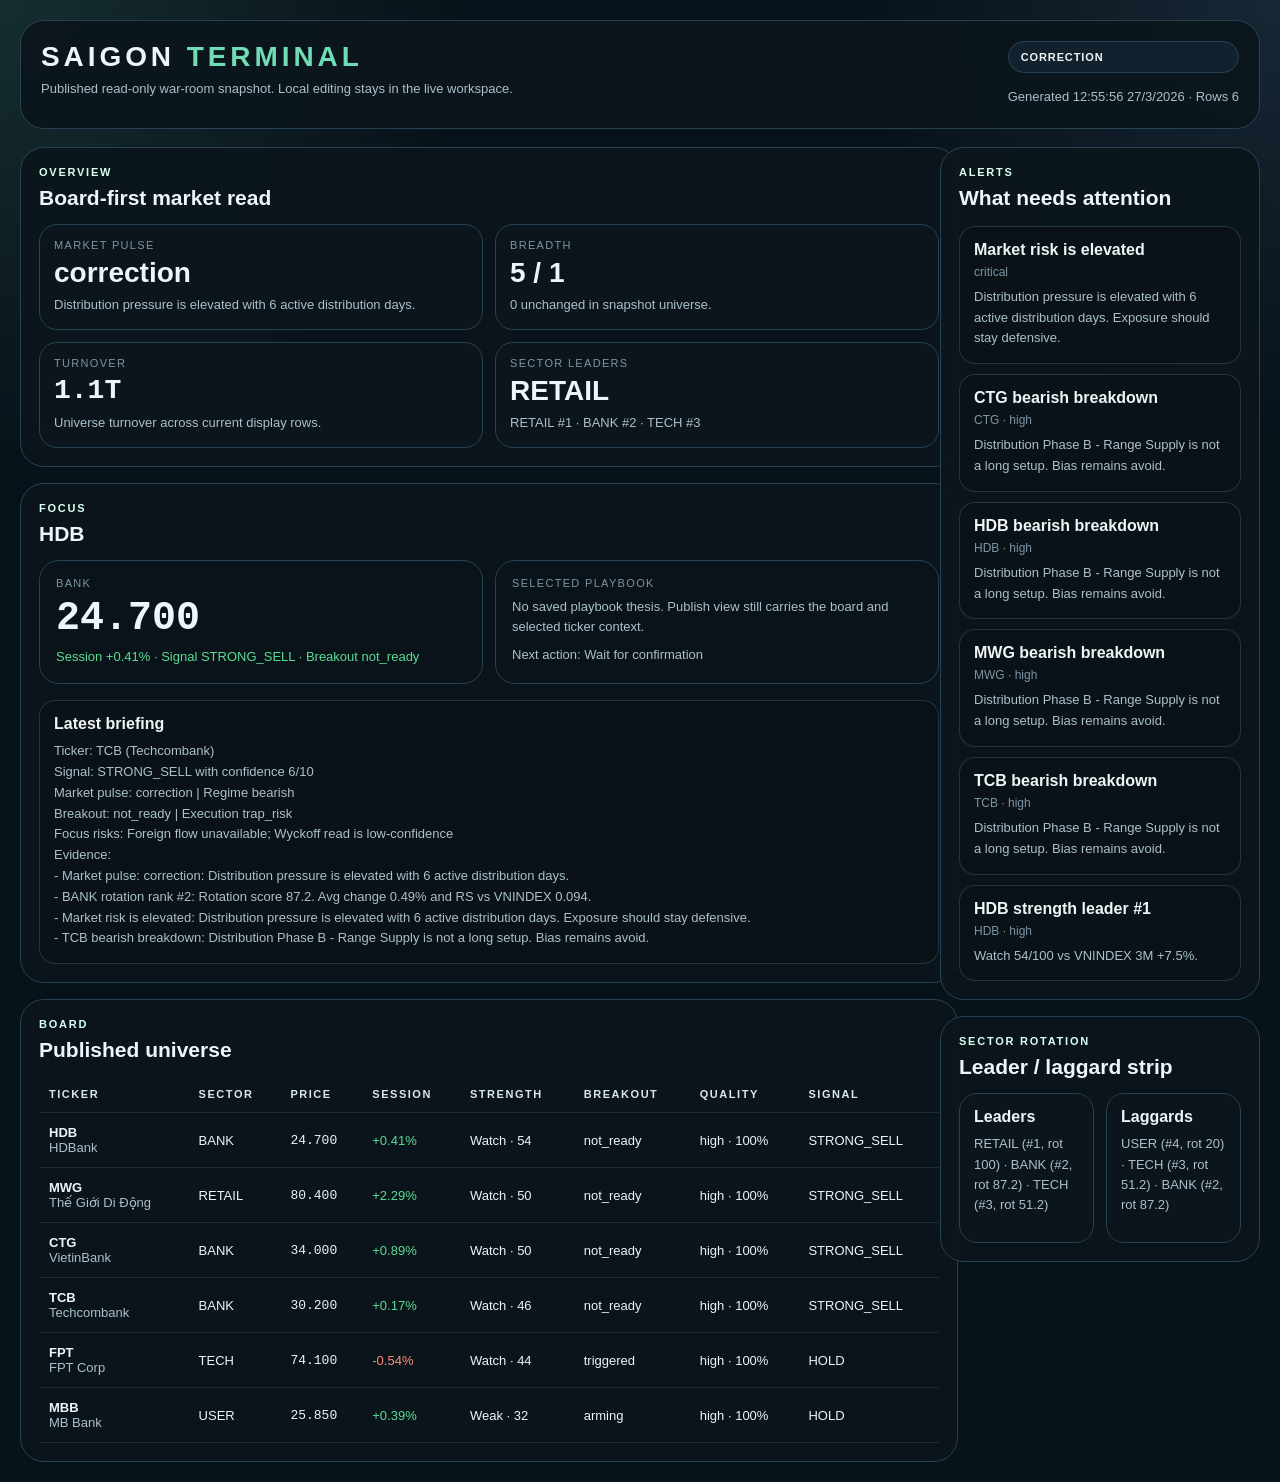
